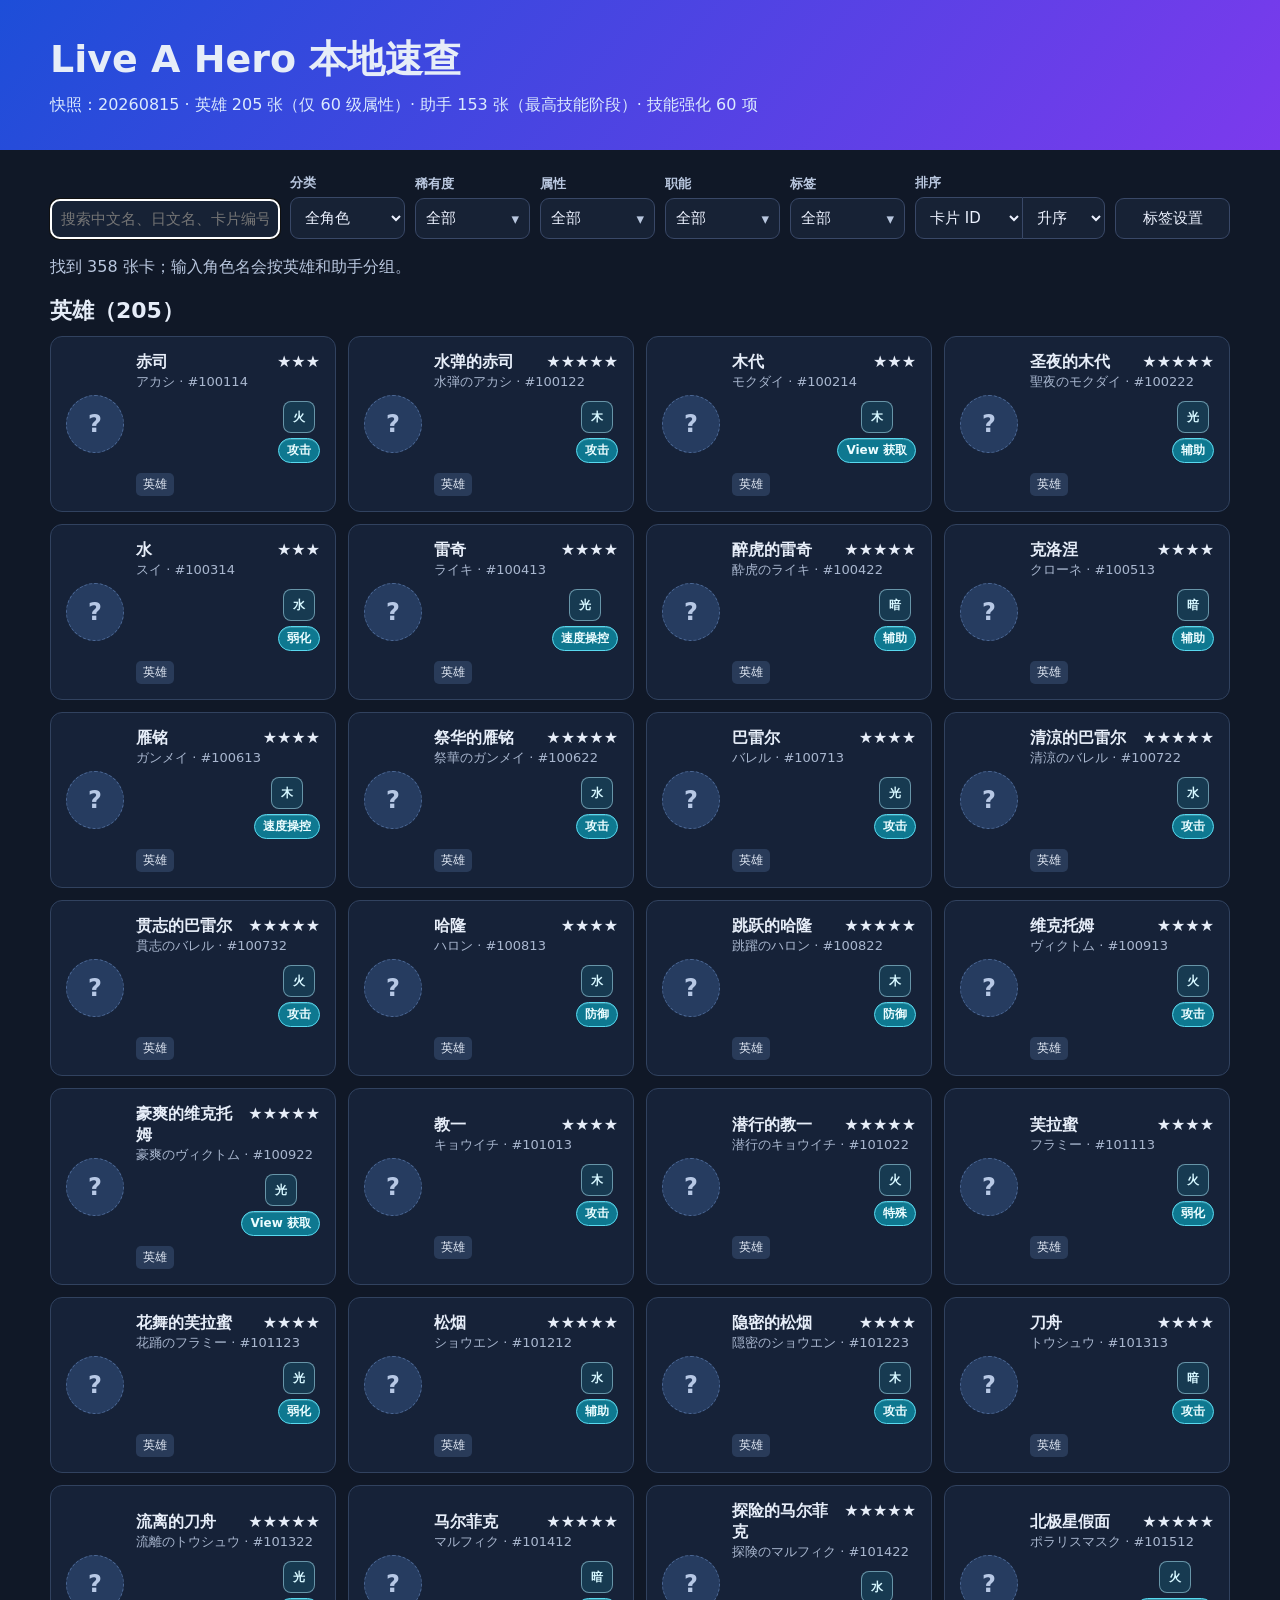
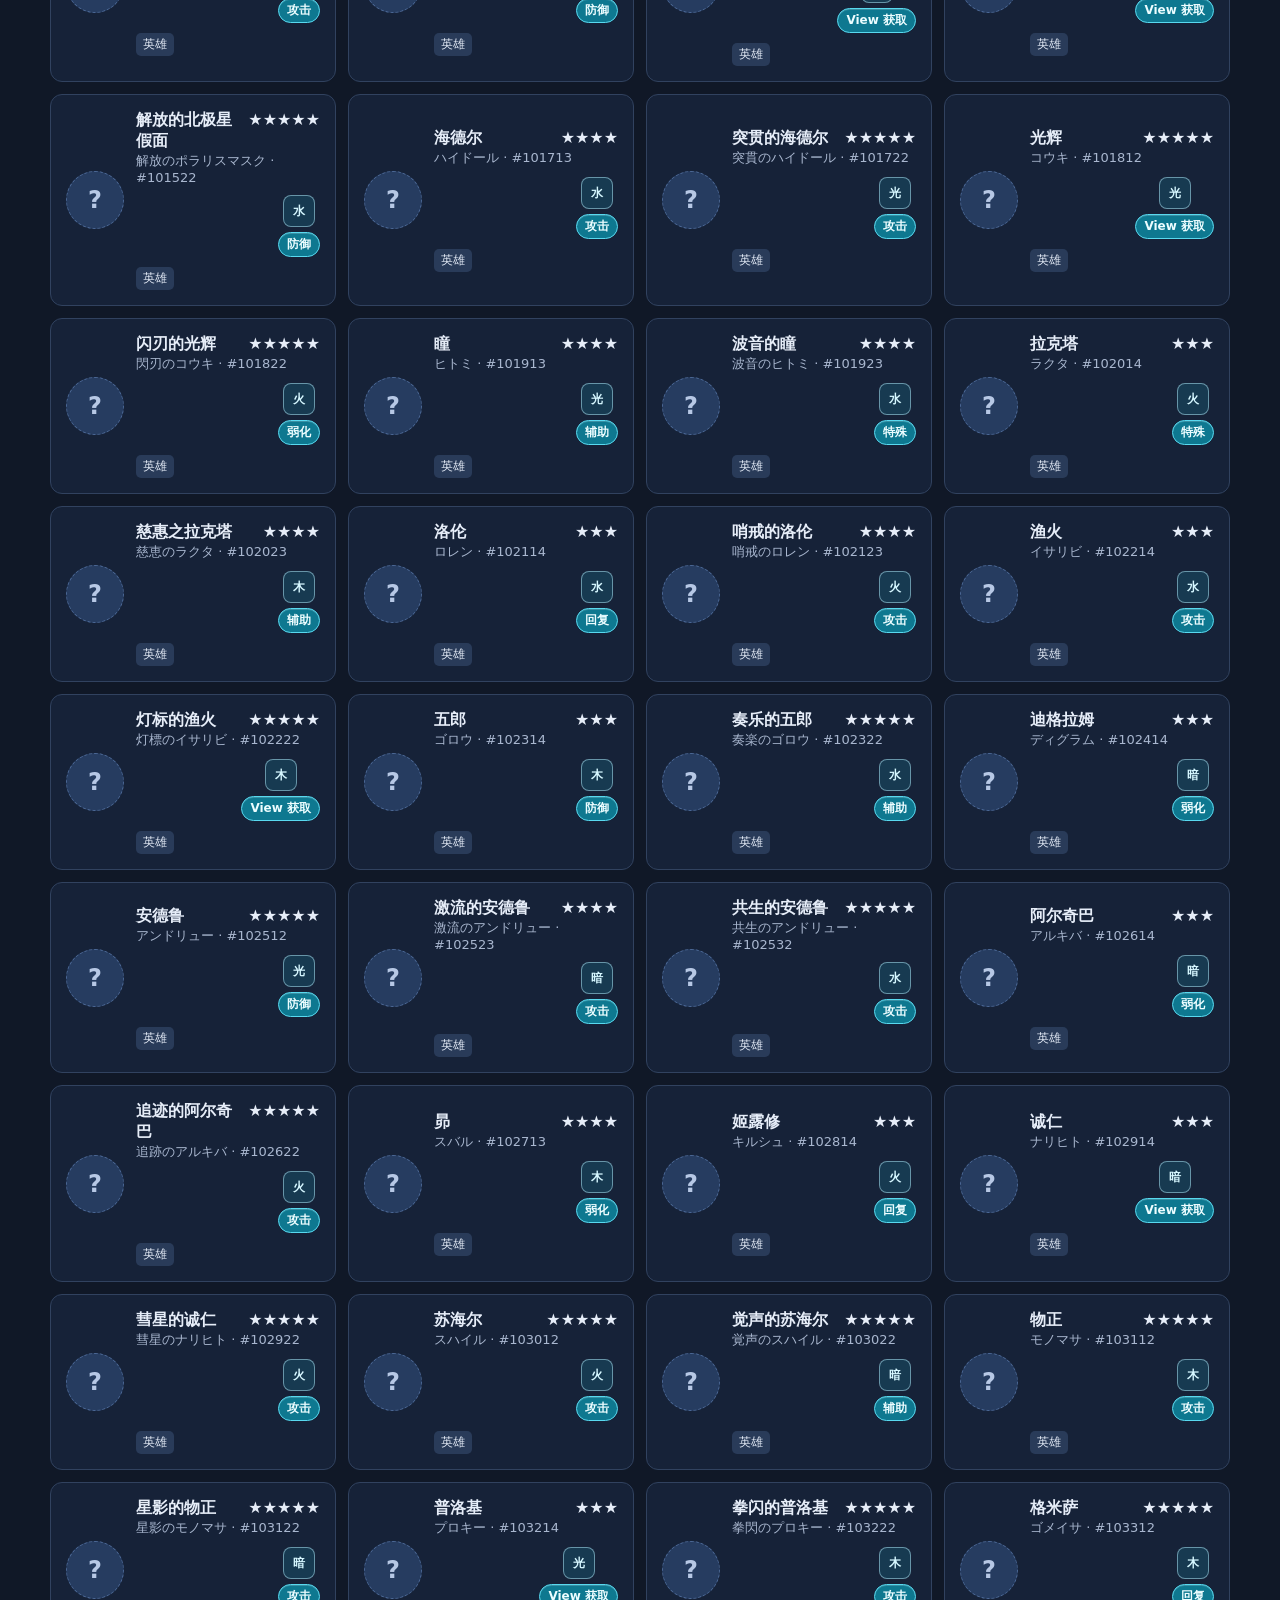
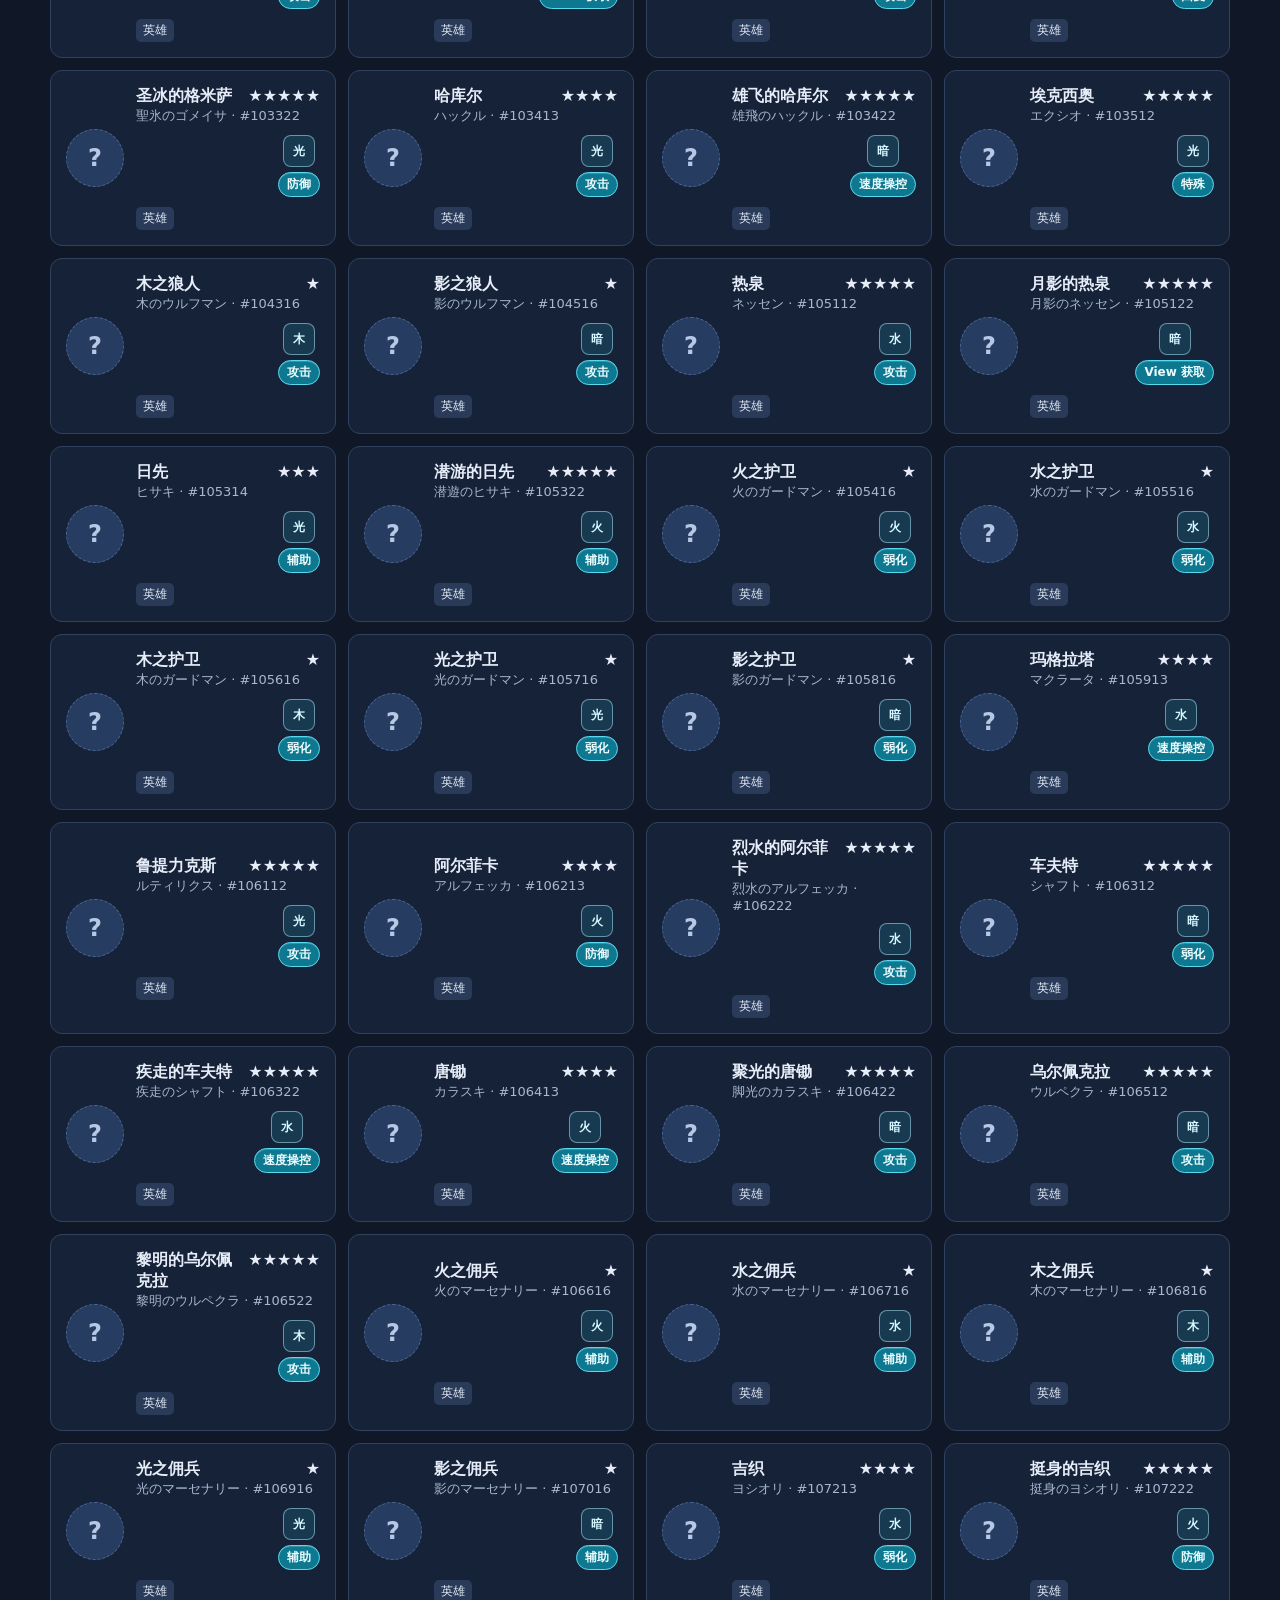
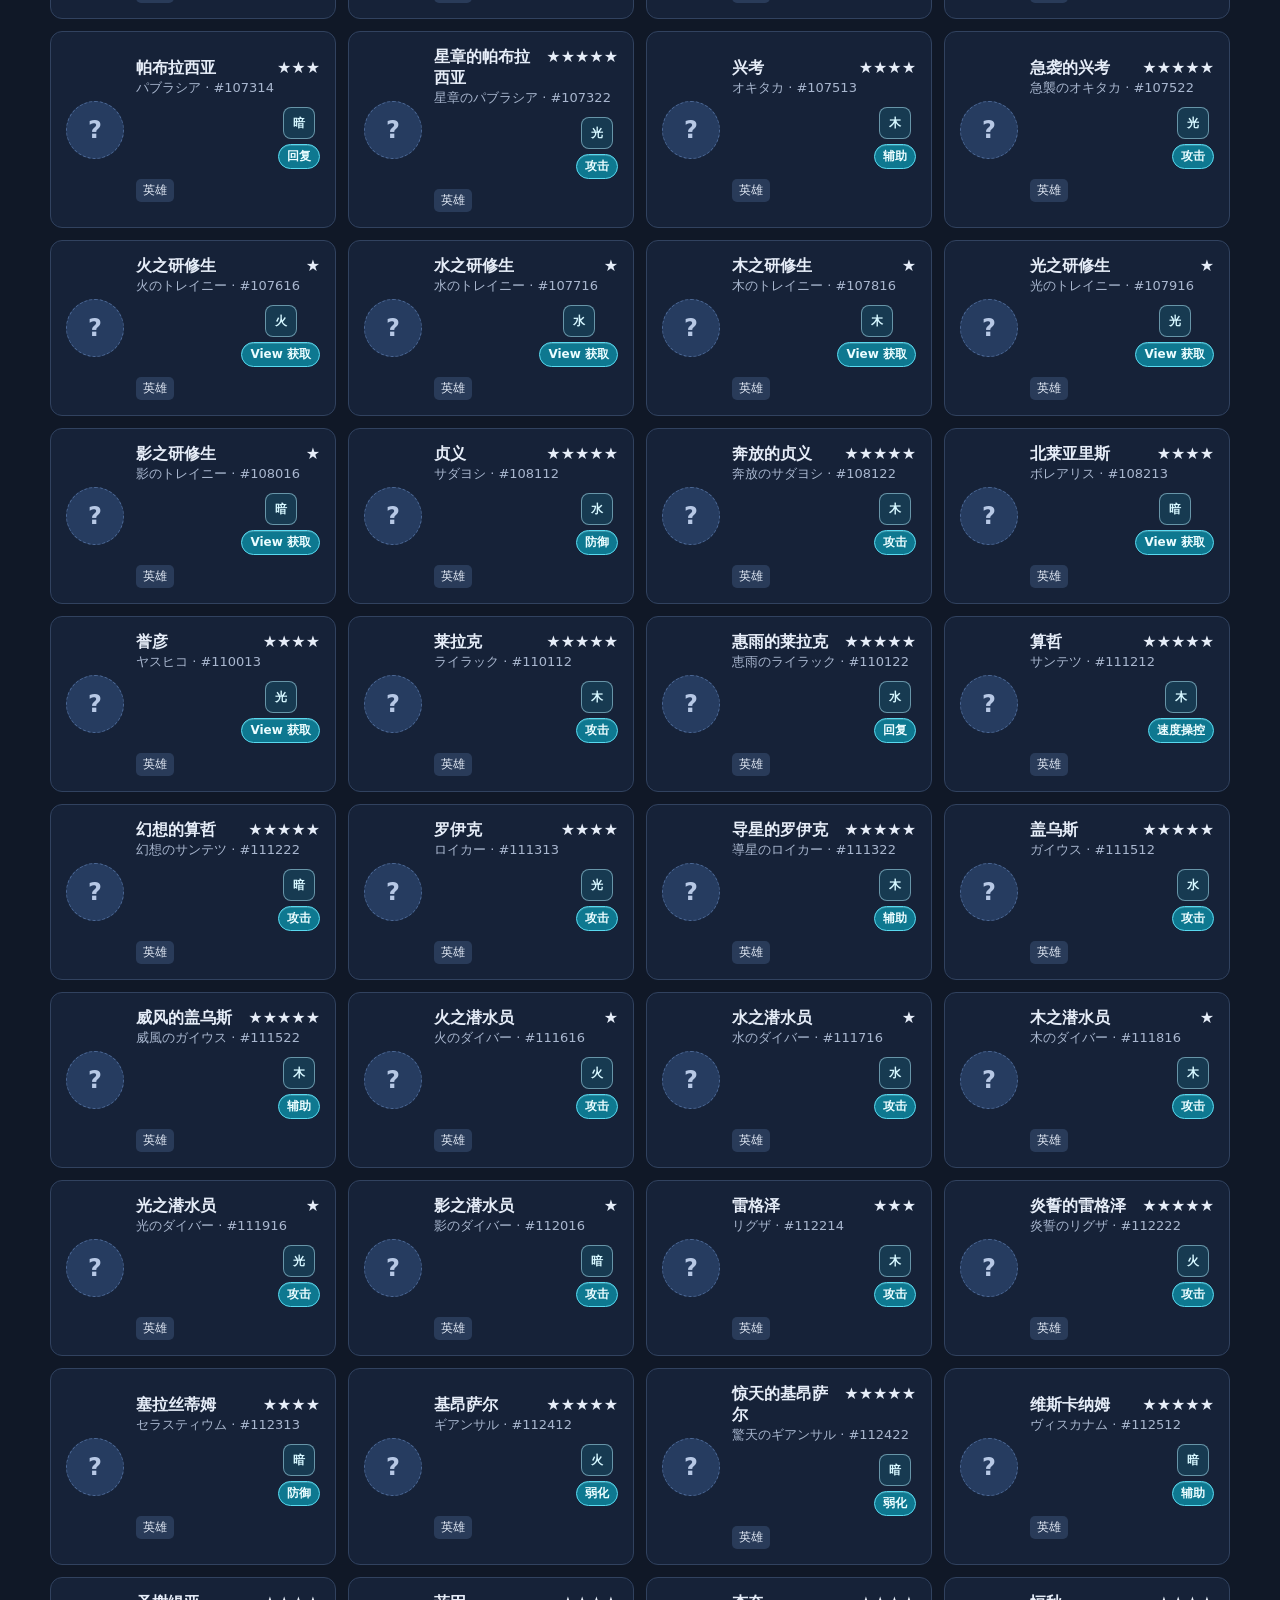
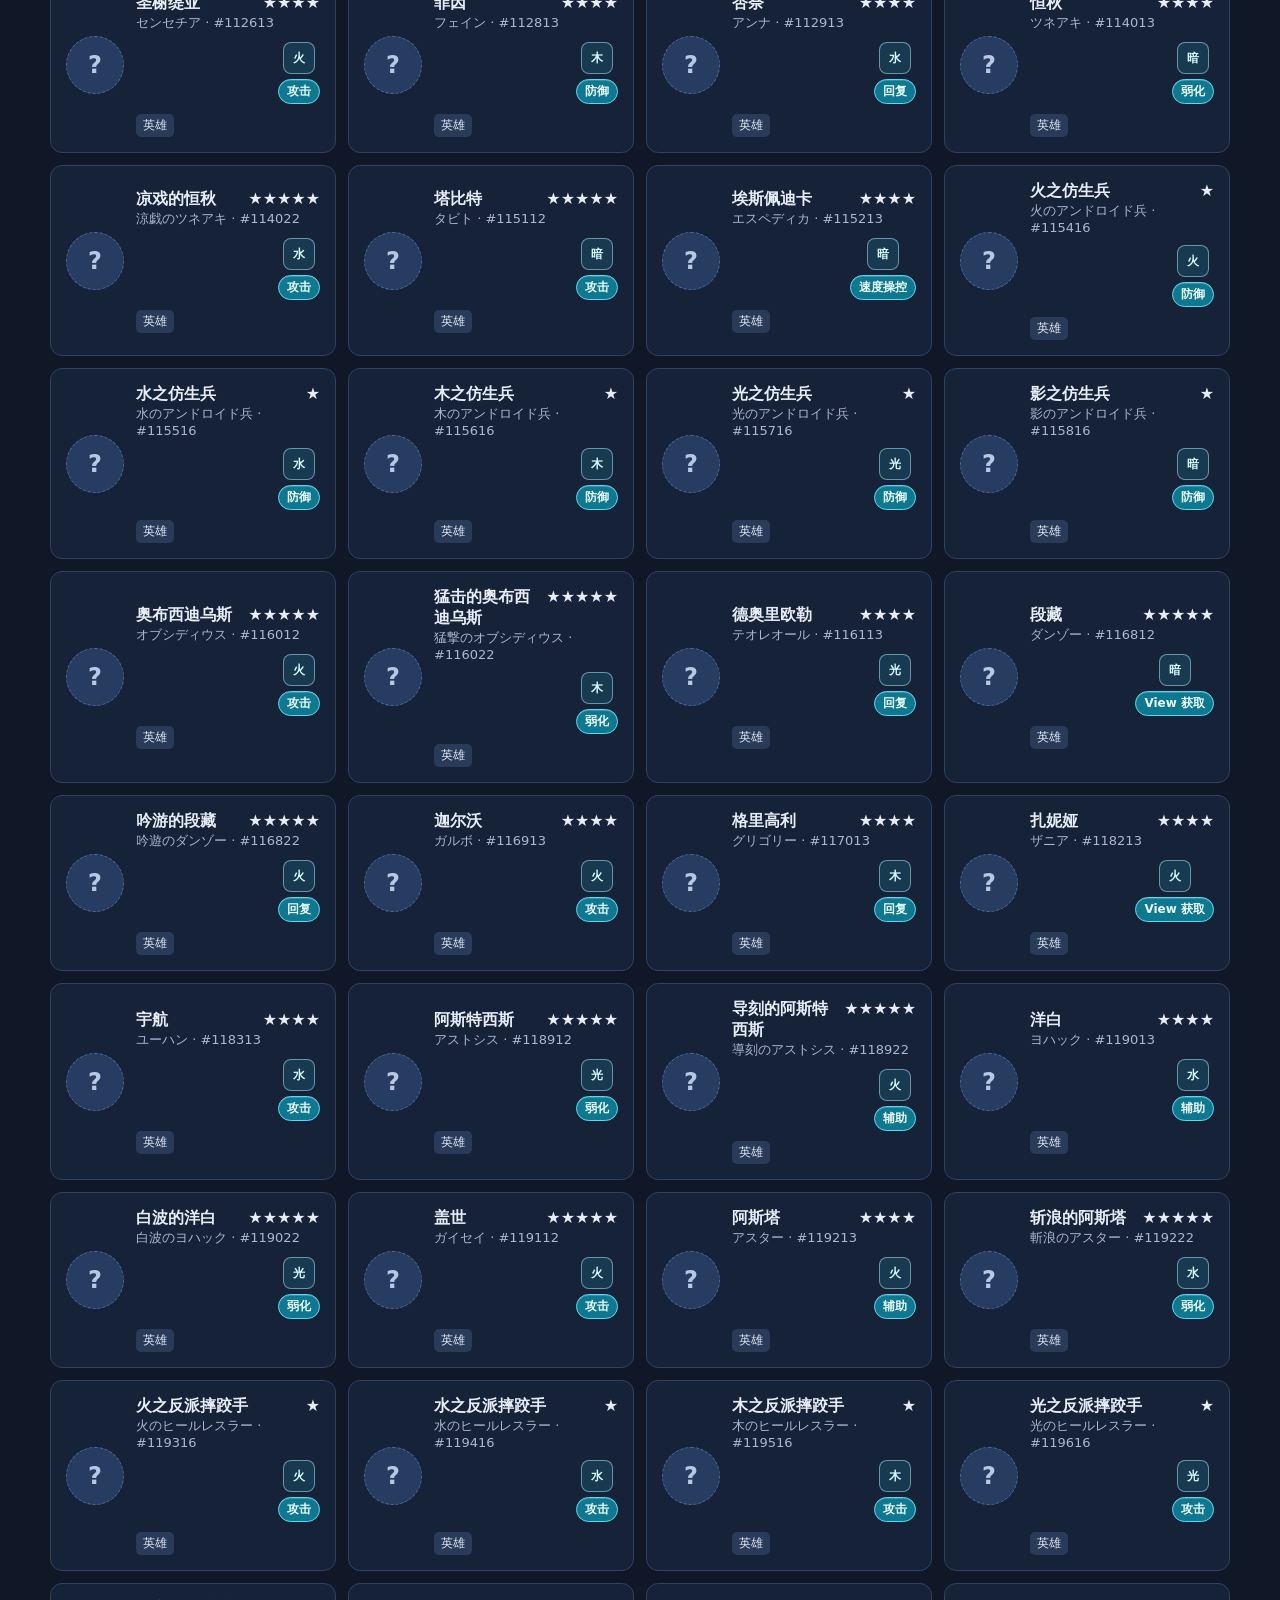
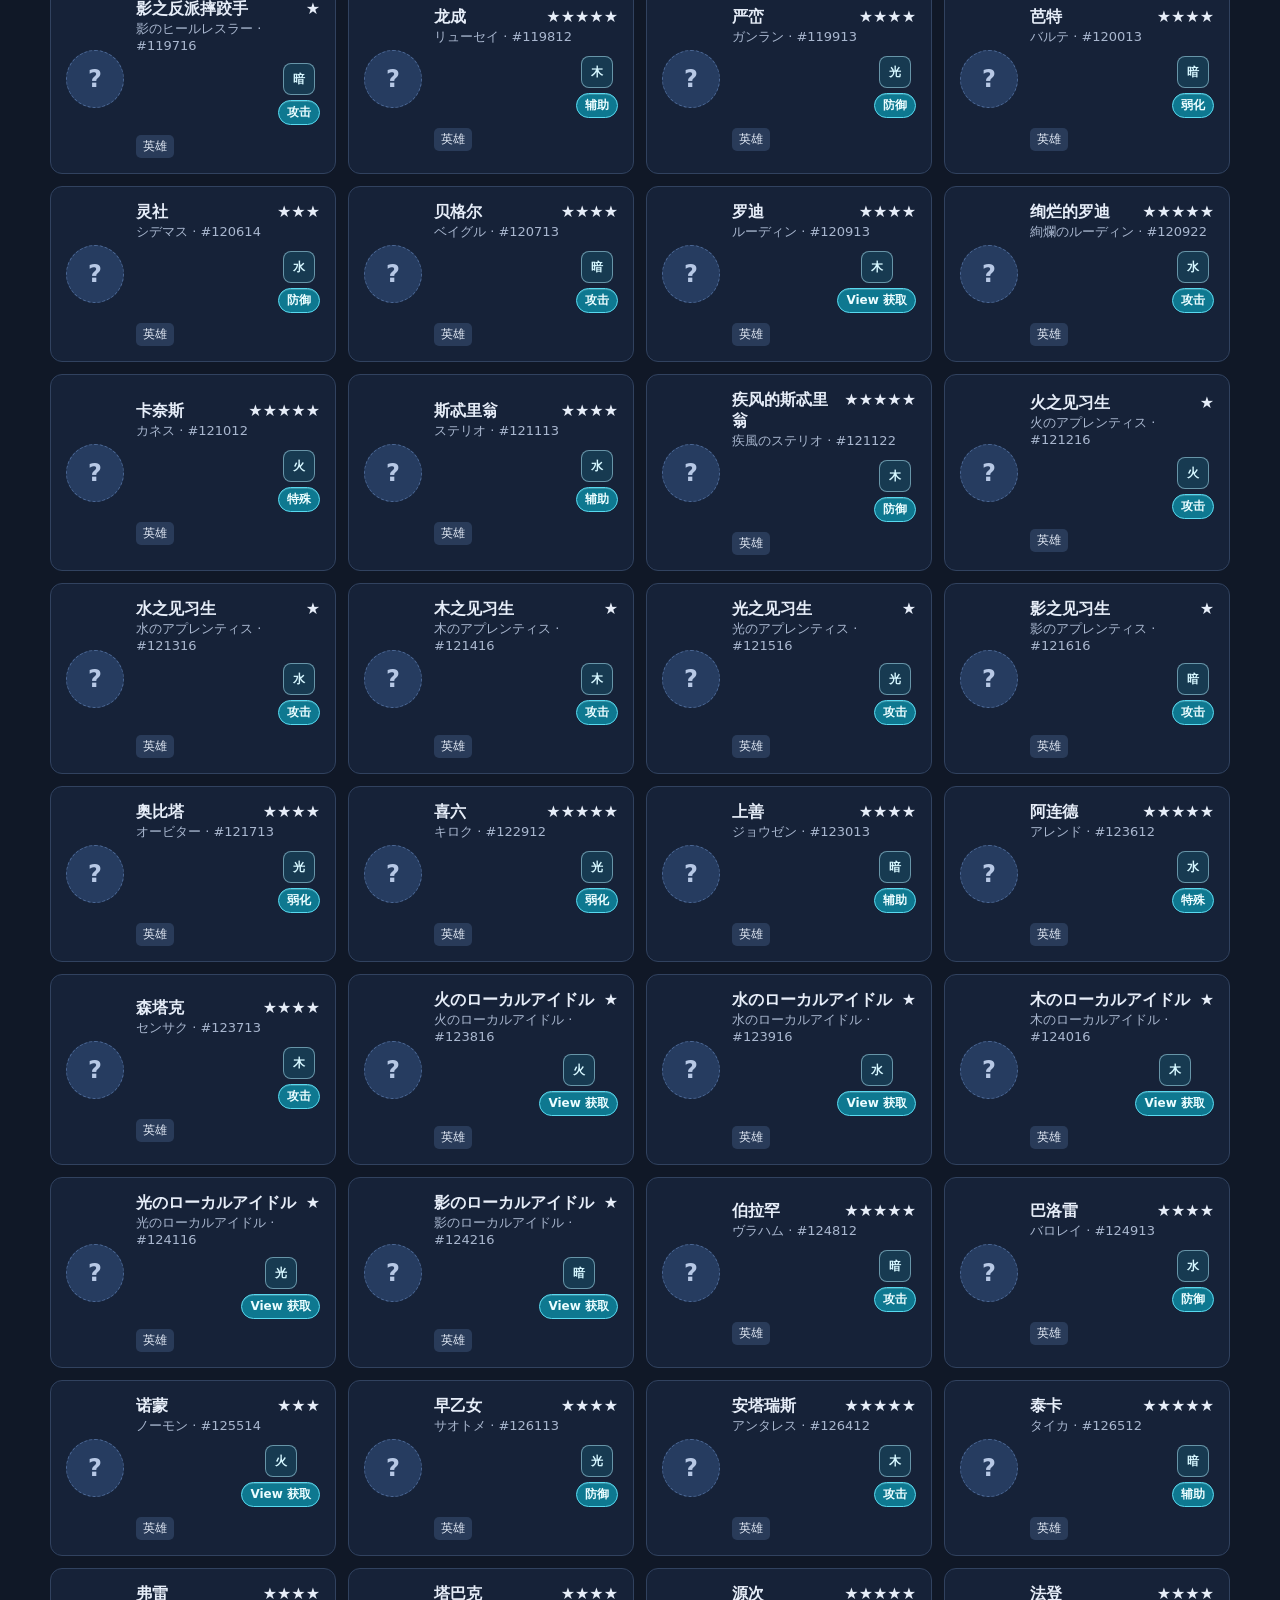
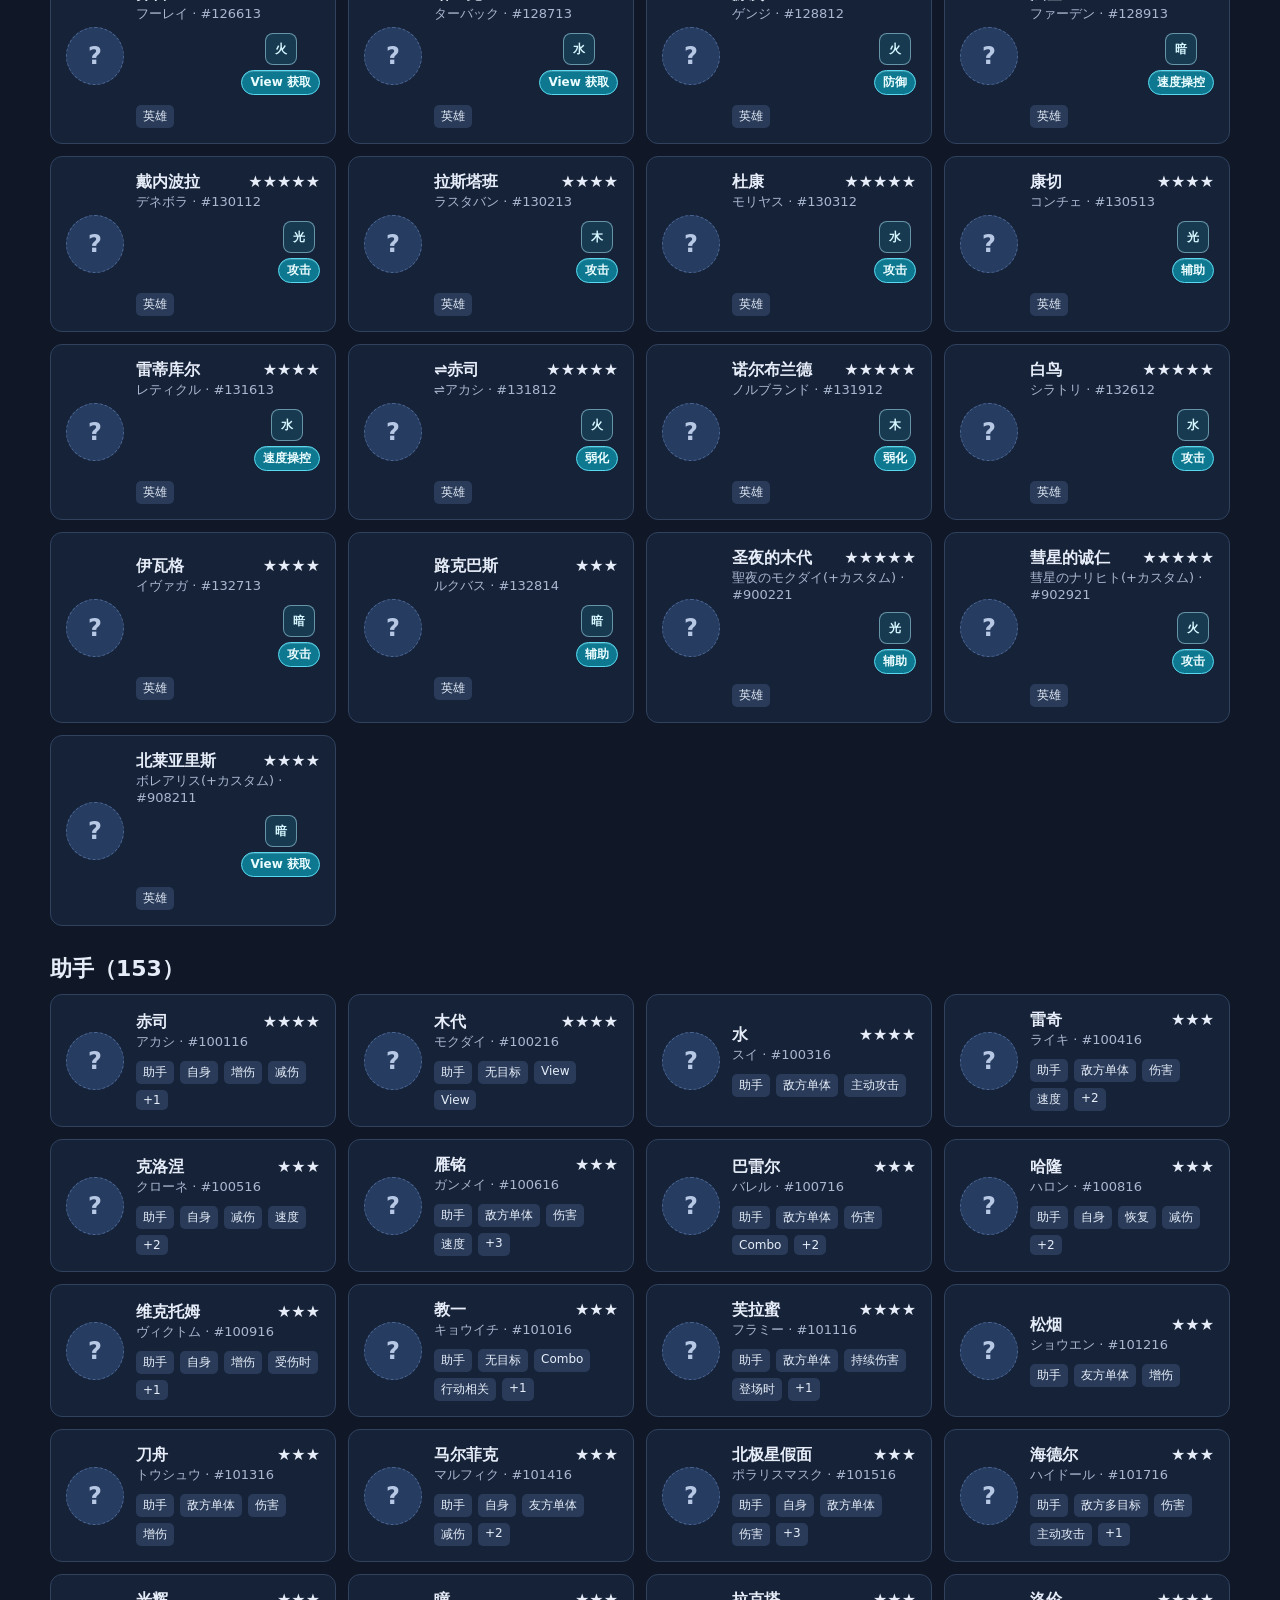
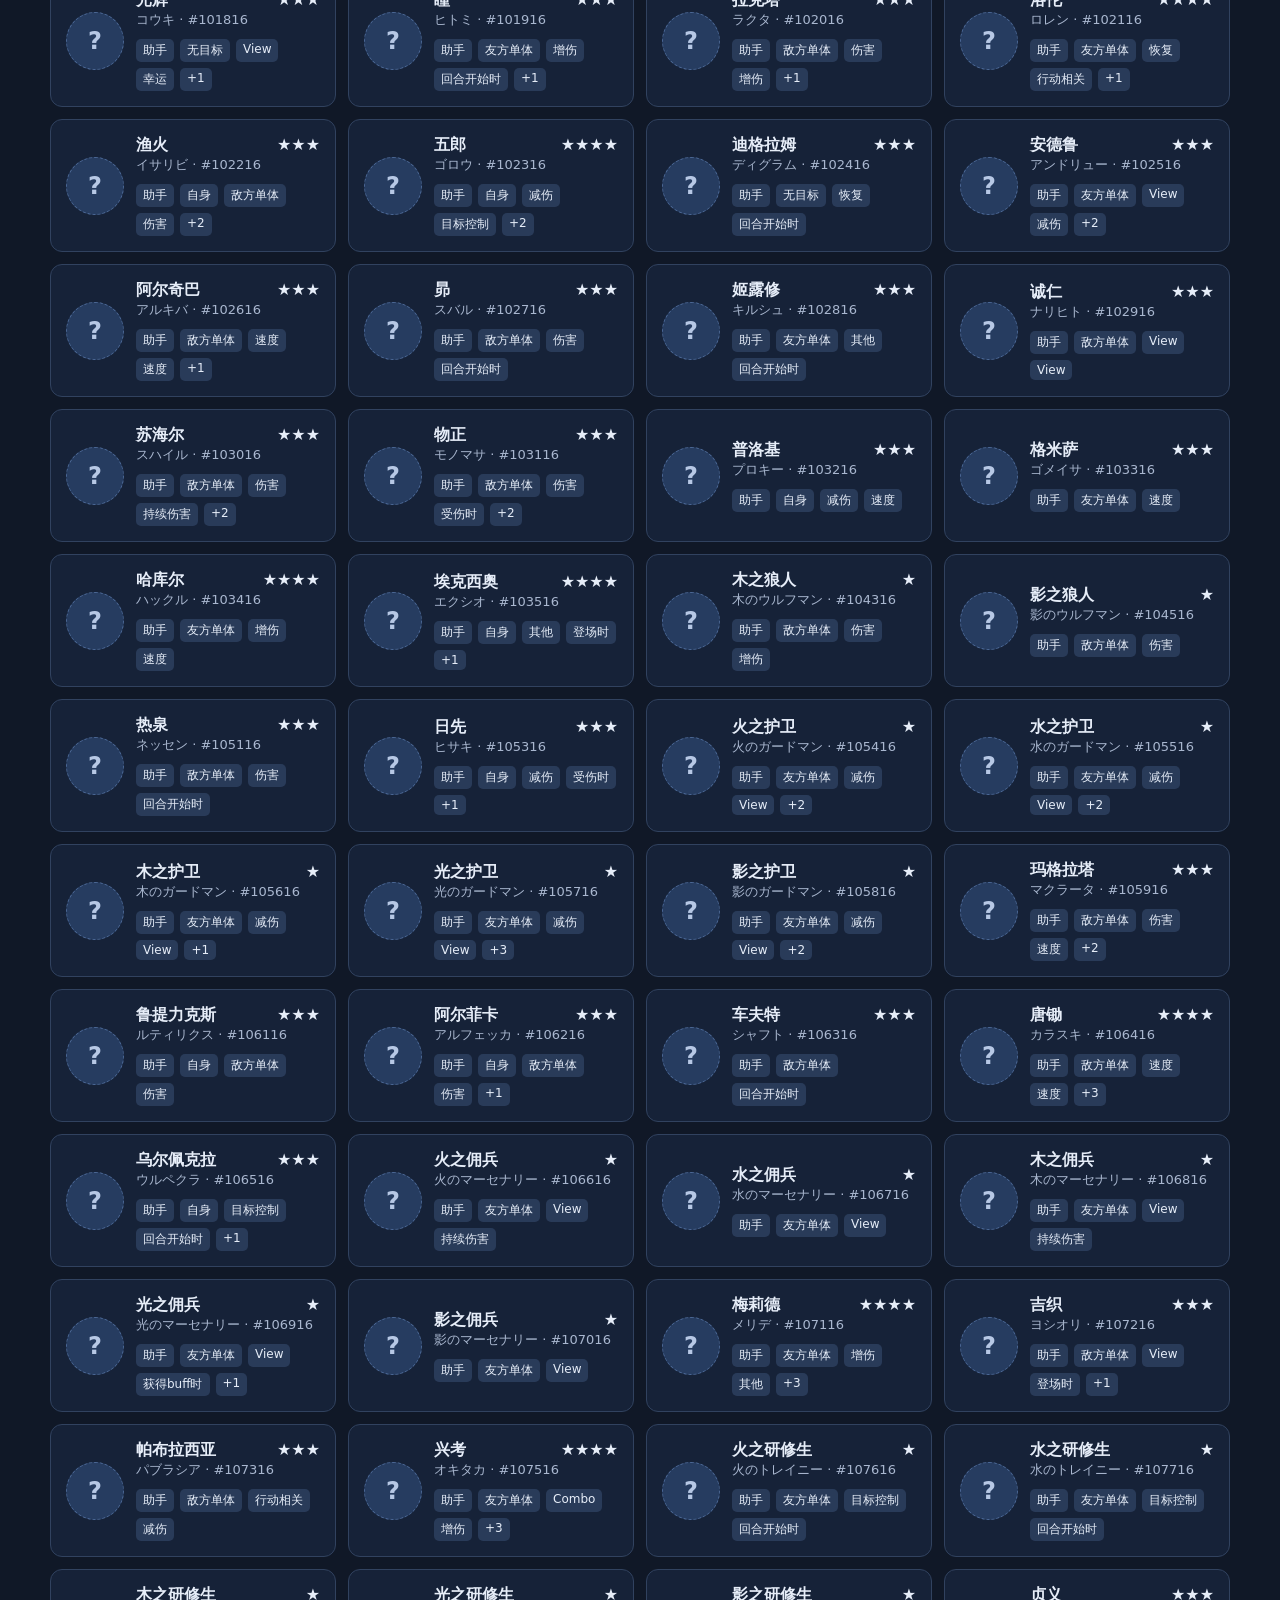
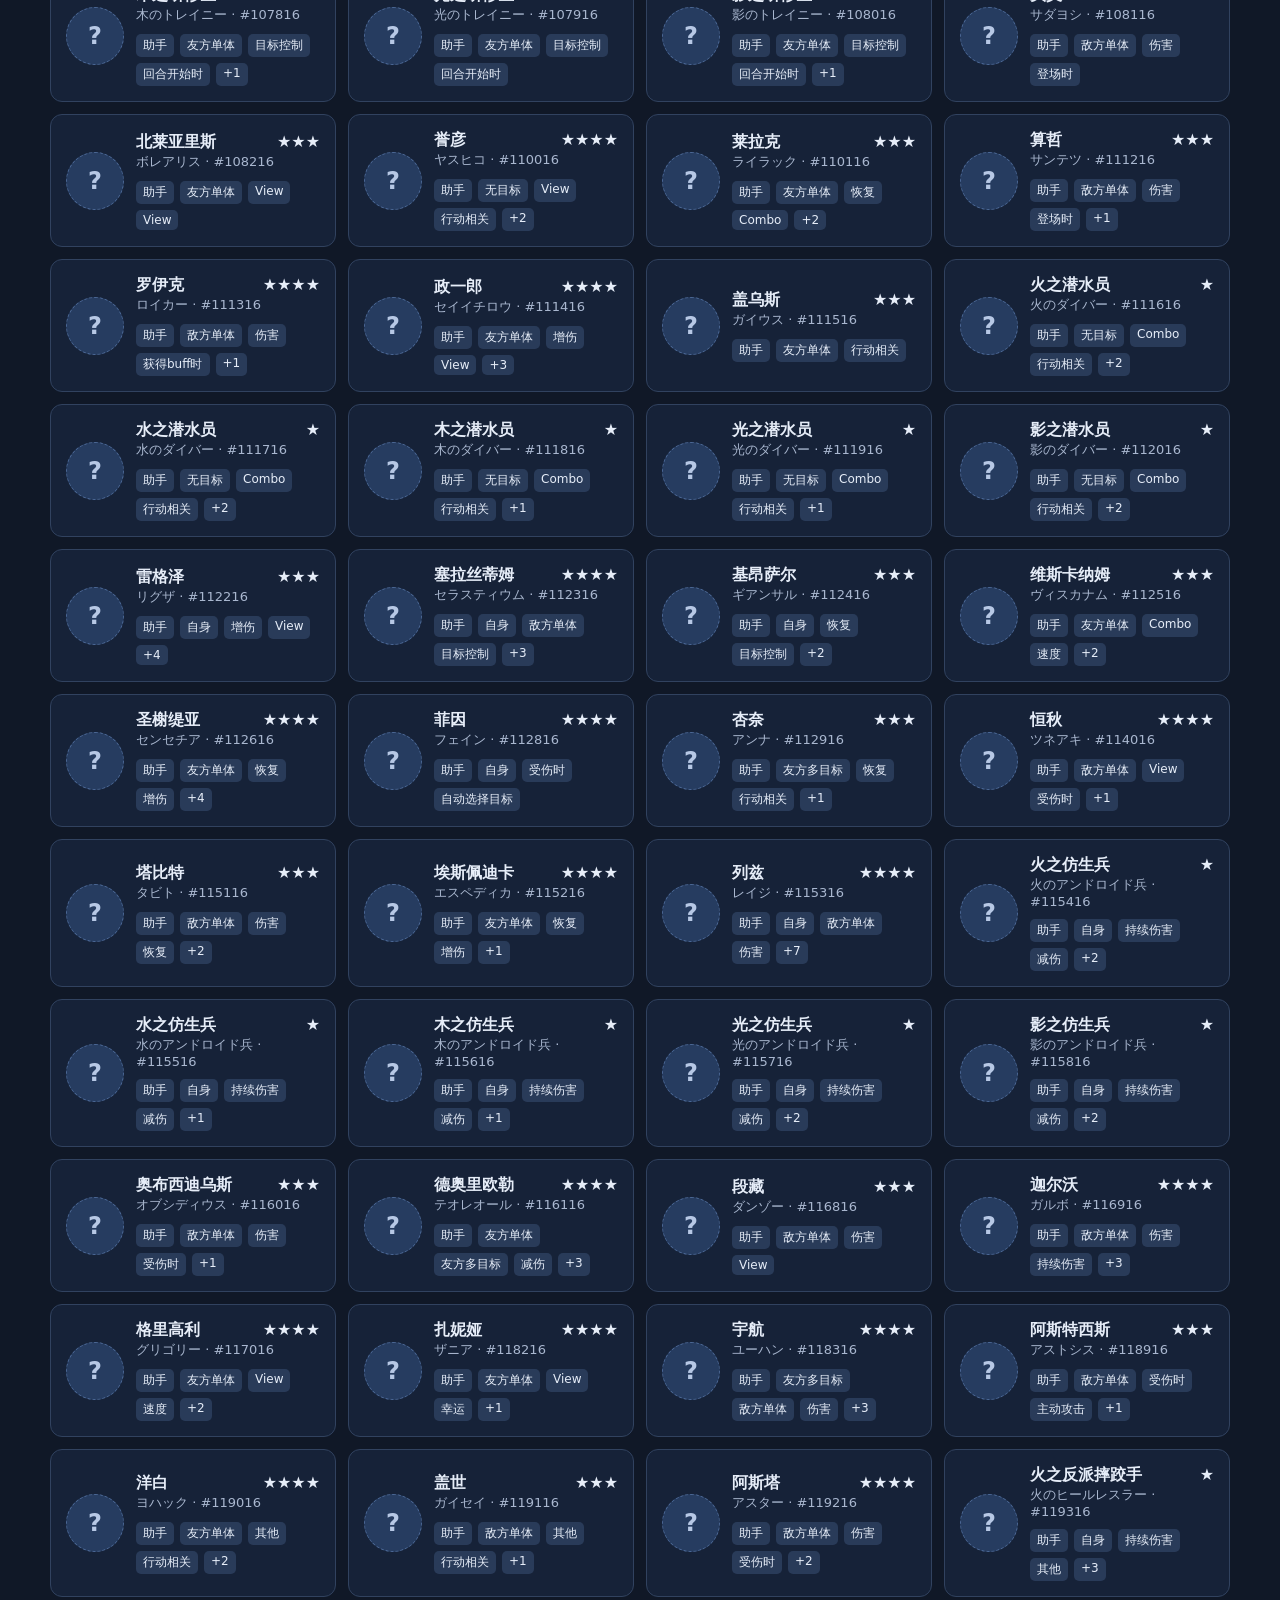
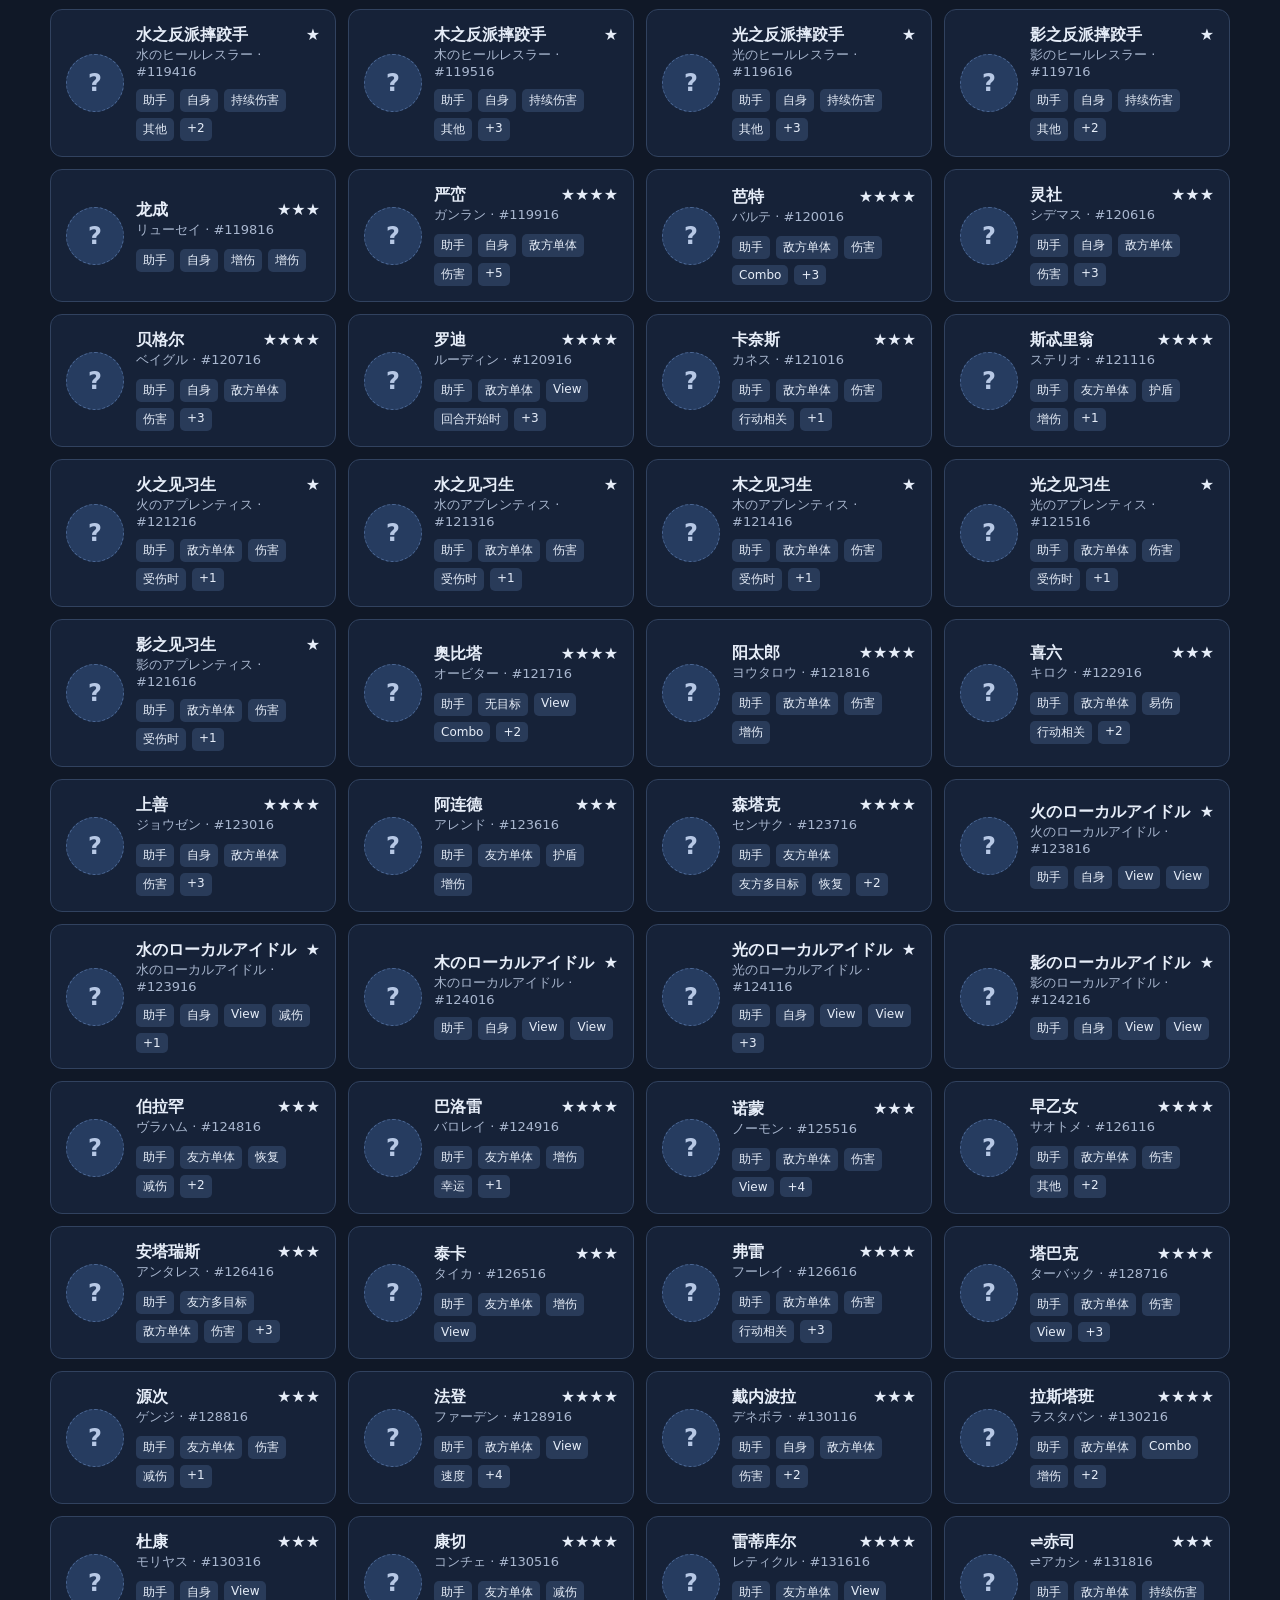
==== quickref/index.html @ 048989b1 "quickref: show hero roles with official elements" ====
<!doctype html>
<html lang="zh-CN">
<head>
  <meta charset="utf-8">
  <meta name="viewport" content="width=device-width, initial-scale=1">
  <title>Live A Hero 本地速查</title>
  <style>
    :root { color-scheme: dark; font-family: "Microsoft YaHei UI", system-ui, sans-serif; background: #101827; color: #e6edf8; }
    * { box-sizing: border-box; } body { margin: 0; min-width: 320px; }
    header { padding: 34px max(20px, calc((100vw - 1180px) / 2)); background: linear-gradient(130deg, #1d4ed8, #7c3aed); }
    h1 { margin: 0; font-size: clamp(25px, 4vw, 38px); } header p { color: #dbeafe; margin: 10px 0 0; }
    main { width: min(1180px, calc(100% - 32px)); margin: 24px auto 52px; }
    .controls { display: grid; grid-template-columns: minmax(220px, 2fr) repeat(5, minmax(105px, 1fr)) minmax(190px, 1.5fr) minmax(110px, 1fr); gap: 10px; align-items: end; }
    input, select, .controls button { width: 100%; border: 1px solid #394867; border-radius: 9px; background: #172235; color: #edf2ff; padding: 10px; font: inherit; font-size: 15px; } .controls button { cursor: pointer; } .controls button:hover, .controls button:focus { border-color: #77a5ff; background: #1b2c49; }
    .filter-control { display: grid; gap: 5px; min-width: 0; } .control-label { color: #b9c7df; font-size: 13px; font-weight: 700; } .sort-selects { display: grid; grid-template-columns: minmax(0, 1fr) minmax(82px, auto); } .sort-selects select { border-radius: 0; } .sort-selects select:first-child { border-radius: 9px 0 0 9px; } .sort-selects select + select { border-left: 0; border-radius: 0 9px 9px 0; } .multi-select { position: relative; } .multi-select-trigger { display: flex; justify-content: space-between; align-items: center; min-width: 0; text-align: left; white-space: nowrap; overflow: hidden; text-overflow: ellipsis; } .multi-select-trigger::after { content: '▾'; flex: 0 0 auto; margin-left: 6px; color: #b9c7df; } .multi-select-menu { position: absolute; z-index: 4; top: calc(100% + 6px); left: 0; width: max-content; min-width: 100%; max-width: min(310px, calc(100vw - 32px)); padding: 8px; border: 1px solid #516a93; border-radius: 9px; background: #132038; box-shadow: 0 12px 32px rgb(0 0 0 / 35%); } .multi-select-options { display: grid; gap: 2px; max-height: 260px; overflow: auto; } .multi-select-option { display: flex; align-items: center; gap: 8px; padding: 7px; border-radius: 6px; cursor: pointer; } .multi-select-option:hover { background: #1b2c49; } .multi-select-option input { width: auto; margin: 0; padding: 0; border: 0; background: transparent; accent-color: #77a5ff; } .multi-select-clear { margin-top: 8px; border-color: #516a93 !important; background: #1c2b46 !important; } .tag-select .multi-select-options { max-height: none; overflow: visible; } .tag-menu-level { position: relative; display: grid; gap: 2px; min-width: 180px; } .tag-menu-level .tag-menu-level { position: absolute; z-index: 1; top: -8px; left: calc(100% + 14px); max-height: 260px; padding: 8px; overflow: auto; border: 1px solid #516a93; border-radius: 9px; background: #132038; box-shadow: 0 12px 32px rgb(0 0 0 / 35%); } .tag-menu-branch { border: 0 !important; background: transparent !important; text-align: left; padding: 7px !important; } .tag-menu-branch::after { content: '›'; float: right; margin-left: 20px; color: #b9c7df; } .tag-menu-branch.is-active { background: #1b2c49 !important; }
    .summary { display: flex; gap: 12px; flex-wrap: wrap; margin: 18px 0; color: #b9c7df; } .pill { padding: 6px 10px; border-radius: 999px; background: #1f2c43; }
    .groups { display: grid; gap: 28px; } h2 { margin: 0 0 10px; font-size: 22px; } .results { display: grid; grid-template-columns: repeat(auto-fill, minmax(230px, 1fr)); gap: 12px; }
    button.card { cursor: pointer; text-align: left; border: 1px solid #31425f; border-radius: 12px; color: inherit; padding: 15px; background: #162238; font: inherit; } button.card:hover, button.card:focus { border-color: #77a5ff; background: #1b2c49; } .card-layout { display: grid; grid-template-columns: 58px minmax(0, 1fr); gap: 12px; align-items: center; }
    .card-title { display: flex; justify-content: space-between; gap: 8px; font-weight: 700; } .muted { color: #a9b7cf; font-size: 13px; } .tags { display: flex; gap: 6px; flex-wrap: wrap; margin-top: 10px; } .tag { background: #293b59; border-radius: 5px; padding: 3px 7px; font-size: 12px; }
    .hero-card-meta { display: flex; justify-content: flex-end; margin-top: 10px; } .hero-element-role { display: grid; justify-items: center; gap: 5px; } .hero-element { display: inline-flex; width: 32px; height: 32px; align-items: center; justify-content: center; overflow: hidden; border: 1px solid rgb(184 240 255 / 50%); border-radius: 8px; background: #173a51; color: #d6f7ff; font-size: 12px; font-weight: 700; line-height: 1; } .hero-element img { display: block; width: 100%; height: 100%; object-fit: contain; } .hero-role { min-height: 25px; padding: 4px 8px; border: 1px solid #59d9ef; border-radius: 999px; background: #0e7890; box-shadow: inset 0 1px 0 rgb(255 255 255 / 18%); color: #ecfdff; font-size: 12px; font-weight: 700; line-height: 1.2; white-space: nowrap; }
    .avatar { display: inline-flex; flex: 0 0 auto; align-items: center; justify-content: center; overflow: hidden; border: 1px solid #4d6a98; border-radius: 50%; background: #263c60; color: #d8e7ff; font-weight: 700; } .avatar img { width: 100%; height: 100%; object-fit: cover; } .avatar-small { width: 58px; height: 58px; font-size: 24px; } .avatar-large { width: 86px; height: 86px; font-size: 34px; } .avatar-missing { border-style: dashed; color: #b7c8e5; }
    dialog { width: min(820px, calc(100% - 28px)); max-height: 88vh; overflow: auto; color: #edf2ff; background: #132038; border: 1px solid #516a93; border-radius: 14px; padding: 0; } dialog::backdrop { background: rgb(0 0 0 / 65%); }
    .detail { padding: 24px; } .close { float: right; cursor: pointer; color: #dce8ff; background: transparent; border: 0; font-size: 26px; } .detail-heading { display: flex; gap: 16px; align-items: center; padding-right: 34px; } .detail-heading h2 { margin: 0; } .hero-detail-header { position: sticky; top: 0; z-index: 1; display: flex; gap: 16px; align-items: center; width: calc(100% + 48px); margin: -24px -24px 18px; padding: 24px 58px 18px 24px; background: #132038; border-bottom: 1px solid #516a93; box-shadow: 0 5px 12px rgb(8 15 29 / 55%); } .hero-detail-header .detail-close { position: absolute; top: 18px; right: 18px; z-index: 2; } .hero-detail-header .detail-heading { flex: 1 1 280px; min-width: 0; padding-right: 0; } .hero-detail-facts { display: grid; flex: 0 1 250px; grid-template-columns: repeat(2, minmax(105px, 1fr)); gap: 9px; } .hero-detail-fact { min-width: 0; padding: 9px 11px; border-radius: 8px; background: #1c2b46; } .hero-detail-fact strong { display: block; font-size: 22px; } .stat-grid { display: grid; grid-template-columns: repeat(auto-fit, minmax(130px, 1fr)); gap: 9px; margin: 18px 0; } .stat { background: #1c2b46; padding: 10px; border-radius: 8px; } .skill { border-left: 3px solid #7aa6ff; background: #192942; padding: 12px; margin: 10px 0; white-space: pre-wrap; } .upgrade { border-left-color: #f59e0b; } .source { color: #fbbf24; font-size: 12px; margin-top: 6px; }
    .status-detail { position: fixed; right: 24px; bottom: 24px; z-index: 3; width: min(620px, calc(100% - 28px)); max-height: min(560px, calc(100vh - 48px)); overflow: auto; color: #edf2ff; background: #132038; border: 1px solid #516a93; border-radius: 14px; box-shadow: 0 12px 32px rgb(0 0 0 / 45%); } .status-term { cursor: pointer; border: 0; border-bottom: 1px dashed #8fb5ff; color: #a8c7ff; background: transparent; padding: 0; font: inherit; font-weight: 700; } .status-term:hover, .status-term:focus { color: #d7e6ff; border-bottom-style: solid; } .status-term-highlight { color: #c5d7ff; background: rgb(122 166 255 / 18%); border-radius: 3px; padding: 0 2px; font-weight: 700; } .status-term-note { color: #b7c8e8; font-size: 0.92em; } .status-content { margin: 16px 0 0; white-space: pre-wrap; line-height: 1.65; }
    .empty { color: #a9b7cf; margin: 20px 0; } @media (max-width: 850px) { .controls { grid-template-columns: repeat(2, minmax(0, 1fr)); } .controls input { grid-column: span 2; } } @media (max-width: 600px) { input, select, .controls button { padding: 9px; font-size: 14px; } .tag-menu-level .tag-menu-level { position: static; width: auto; min-width: 0; margin-top: 8px; } .hero-detail-header { flex-wrap: wrap; align-items: flex-start; } .hero-detail-facts { width: 100%; flex-basis: 100%; } .sort-selects { grid-template-columns: 1fr; gap: 6px; } .sort-selects select, .sort-selects select:first-child, .sort-selects select + select { border: 1px solid #394867; border-radius: 9px; } }
  </style>
</head>
<body>
  <header><h1>Live A Hero 本地速查</h1><p id="snapshot"></p></header>
  <main>
    <section class="controls" aria-label="筛选条件">
      <input id="query" autofocus placeholder="搜索中文名、日文名、卡片编号或技能内容，例如：阿卡西">
      <label class="filter-control"><span class="control-label">分类</span><select id="kind"><option value="">全角色</option><option value="hero">仅英雄</option><option value="sidekick">仅助手</option></select></label>
      <section class="filter-control multi-select" id="rarity"><span class="control-label" id="rarity-label">稀有度</span><button class="multi-select-trigger" type="button" aria-haspopup="true" aria-expanded="false" aria-controls="rarity-menu" aria-labelledby="rarity-label">全部</button><div class="multi-select-menu" id="rarity-menu" role="group" aria-labelledby="rarity-label" hidden><div class="multi-select-options"></div><button class="multi-select-clear" type="button">清空</button></div></section>
      <section class="filter-control multi-select" id="element"><span class="control-label" id="element-label">属性</span><button class="multi-select-trigger" type="button" aria-haspopup="true" aria-expanded="false" aria-controls="element-menu" aria-labelledby="element-label">全部</button><div class="multi-select-menu" id="element-menu" role="group" aria-labelledby="element-label" hidden><div class="multi-select-options"></div><button class="multi-select-clear" type="button">清空</button></div></section>
      <section class="filter-control multi-select" id="role"><span class="control-label" id="role-label">职能</span><button class="multi-select-trigger" type="button" aria-haspopup="true" aria-expanded="false" aria-controls="role-menu" aria-labelledby="role-label">全部</button><div class="multi-select-menu" id="role-menu" role="group" aria-labelledby="role-label" hidden><div class="multi-select-options"></div><button class="multi-select-clear" type="button">清空</button></div></section>
      <section class="filter-control multi-select tag-select" id="tags"><span class="control-label" id="tags-label">标签</span><button class="multi-select-trigger" type="button" aria-haspopup="true" aria-expanded="false" aria-controls="tags-menu" aria-labelledby="tags-label">全部</button><div class="multi-select-menu" id="tags-menu" role="group" aria-labelledby="tags-label" hidden><div class="multi-select-options"></div><button class="multi-select-clear" type="button">清空</button></div></section>
      <label class="filter-control sort-control"><span class="control-label">排序</span><span class="sort-selects"><select id="sortField" aria-label="排序依据"><option value="cardId">卡片 ID</option><option value="name">名称</option><option value="rarity">稀有度</option><option value="hp">HP</option><option value="attack">攻击</option><option value="agility">速度</option></select><select id="sortDirection" aria-label="排序顺序"><option value="asc">升序</option><option value="desc">降序</option></select></span></label>
      <button id="tagSettings" type="button">标签设置</button>
    </section>
    <p class="summary" id="summary"></p><div class="groups" id="groups"></div>
  </main>
  <dialog id="detail"><div class="detail"><div id="detailContent"></div><section id="statusDetail" class="status-detail" hidden aria-labelledby="statusTitle"><div class="detail"><button class="close status-close" aria-label="关闭词条说明">×</button><h2 id="statusTitle"></h2><div class="status-content" id="statusContent"></div></div></section></div></dialog>
  <dialog id="tagSettingsDetail" aria-labelledby="tagSettingsTitle"><div class="detail"><button class="close tag-settings-close" aria-label="关闭标签设置">×</button><h2 id="tagSettingsTitle">标签管理</h2><p class="status-content">本页仅用于查询。请先在项目根目录运行 <code>uv run python scripts/assistant_tag_admin.py</code>，再打开 <a href="http://127.0.0.1:8787/" target="_blank" rel="noreferrer">本机标签管理页</a> 维护标签和助手归属。保存后会自动更新本页。</p></div></dialog>

  <script>
    const catalog = {"metadata": {"snapshotId": "20260815", "generatedAt": "2026-08-29T09:58:30.980553+00:00", "heroCardCount": 205, "sidekickCardCount": 153, "skillCount": 856, "skillUpgradeCount": 60, "translationPolicy": "官方简中优先；缺失片段保留日文原文。", "heroStatPolicy": "同名英雄仅保留最高星卡的 60 级属性；无 60 级数据的特殊卡保留技能并标记。", "sidekickSkillPolicy": "每名助手仅保留最高阶段的主动技能与最高等级装备技能。"}, "cards": [{"key": "hero:131812", "kind": "hero", "cardId": "131812", "name": "⇌赤司", "nameSource": "官方简中", "originalName": "⇌アカシ", "aliases": [], "avatar": {"status": "available", "code": "xenoakashi"}, "rarity": 6, "initialRarity": 5, "element": {"code": 1, "label": "火"}, "role": {"code": 4, "label": "弱化"}, "stats": {"level60": {"level": 60, "hp": 5084, "attack": 2810, "agility": 109}}, "skills": [{"skillId": "1318101", "relation": "主动技能", "viewCost": 0, "name": "武装投掷", "nameSource": "官方简中", "originalName": "アーマメント・ハール", "description": "对敌方单体造成60%伤害。附加1次行动期间炸裂。存在被附加武装的我方的情况下，在自身攻击前，对作为技能目标的敌人发动被附加武装的我方的技能1。满足以下条件时，此技能在1回合内仅1次变化为“强制武装”。（１）当前为自身的行动顺序（２）当前的ViewPower为3000以上（３）⇌赤司以外存在我方（４）被附加武装的我方数量为1人以下此英雄不计入英雄“赤司”的我方。", "descriptionSource": "官方简中", "officialChineseAvailability": "完整官方简中", "statusTermSources": "官方简中", "statusTerms": [{"id": "6053", "name": "炸裂", "description": "行动结束时，受到炸裂制造者的ATK基础值40%伤害。（火属性）\n无视状态变化的重复无效，最多5个。", "source": "官方简中"}, {"id": "3872", "name": "强制武装", "description": "消耗3000ViewPower，对我方单体附加1次的武装。\n技能发动后，再行动1次。", "source": "官方简中"}, {"id": "1318101", "name": "武装", "description": "⇌赤司的技能发动武装效果时，会发动拥有此状态变化的我方的技能1。拥有此状态变化的角色在对敌方造成伤害时，附加1次行动期间依属性而定的炸裂。被附加武装的角色，ATK低于⇌赤司基础ATK的情况下，其ATK会被视为与⇌赤司的基础ATK相同。附加时，解除自身以外由⇌赤司附加给我方全体的全部武装。\n武装效果发动时，或对敌方造成伤害时解除。", "source": "官方简中"}]}, {"skillId": "1318102", "relation": "主动技能", "viewCost": 4000, "name": "无力化", "nameSource": "官方简中", "originalName": "インキャパシテーション", "description": "对敌方单体造成150%伤害。引爆目标被附加的所有持续伤害。", "descriptionSource": "官方简中", "officialChineseAvailability": "完整官方简中", "statusTermSources": "官方简中", "statusTerms": [{"id": "5097", "name": "引爆", "description": "解除目标被附加的持续伤害，并一次性造成等同于该持续伤害总和的伤害。", "source": "官方简中"}]}, {"skillId": "1318104", "relation": "主动技能", "viewCost": 8500, "name": "根除恐惧+", "nameSource": "官方简中", "originalName": "テラー・イラディケイション+", "description": "选择目标，发动我方全体的武装效果。武装效果期间，对目标施加的减益效果会扩散至相邻的敌人。对敌方单体造成130%伤害。（最多250%。减益效果的回合数为10时达到最大值）对相邻的敌人造成60%伤害。（最多120%。减益效果的回合数为10时达到最大值）我方每次以主动技能对敌方附加减益效果时，计量槽+1。计量槽达到6时，消耗我方⇌赤司的所有计量槽，对敌方全体造成60%伤害+附加1次行动期间炸裂＆附加2回合的所受伤害+10%（最多30%。最多可重复3个）", "descriptionSource": "官方简中", "officialChineseAvailability": "完整官方简中", "statusTermSources": "官方简中", "statusTerms": [{"id": "1318101", "name": "武装", "description": "⇌赤司的技能发动武装效果时，会发动拥有此状态变化的我方的技能1。拥有此状态变化的角色在对敌方造成伤害时，附加1次行动期间依属性而定的炸裂。被附加武装的角色，ATK低于⇌赤司基础ATK的情况下，其ATK会被视为与⇌赤司的基础ATK相同。附加时，解除自身以外由⇌赤司附加给我方全体的全部武装。\n武装效果发动时，或对敌方造成伤害时解除。", "source": "官方简中"}, {"id": "1318107", "name": "所受伤害+10%", "description": "所受伤害+10%", "source": "官方简中"}]}], "skillLevel": null, "skillUpgrades": []}, {"key": "hero:123013", "kind": "hero", "cardId": "123013", "name": "上善", "nameSource": "官方简中", "originalName": "ジョウゼン", "aliases": ["上善"], "avatar": {"status": "available", "code": "joezen"}, "rarity": 6, "initialRarity": 4, "element": {"code": 5, "label": "暗"}, "role": {"code": 3, "label": "辅助"}, "stats": {"level60": {"level": 60, "hp": 4915, "attack": 1667, "agility": 111}}, "skills": [{"skillId": "1230101", "relation": "主动技能", "viewCost": 0, "name": "一帆风顺", "nameSource": "官方简中", "originalName": "アネモス・クノ・オピステン", "description": "对敌方单体造成2次20%伤害。解除我方随机角色的1个减益效果。自身行动时发动此技能，技能发动后ViewPower为3000以上的情况下，消费3000View再行动一次。（1回合最多1次。再行动时无法获得View）", "descriptionSource": "官方简中", "officialChineseAvailability": "完整官方简中", "statusTermSources": "—", "statusTerms": []}, {"skillId": "1230102", "relation": "主动技能", "viewCost": 4000, "name": "引导罗盘", "nameSource": "官方简中", "originalName": "カソディギシ・ピクシダス", "description": "对我方单体附加3次行动期间健美。技能发动后，ViewPower为5000以上的情况，消费5000View对我方单体附加3次行动期间注目。我方每消费10000View则对队伍中HP最少的我方单体附加2次行动期间View值20%的屏障。（优先对未附加屏障的我方角色生效）", "descriptionSource": "官方简中", "officialChineseAvailability": "完整官方简中", "statusTermSources": "—", "statusTerms": []}, {"skillId": "1230104", "relation": "主动技能", "viewCost": 6000, "name": "晴空航路+", "nameSource": "官方简中", "originalName": "ディアドロミ・セ・アイトリアー+", "description": "对我方全体附加2次行动期间爆破+。对定位为“获得View”的我方全体附加2次行动期间ATK上升。", "descriptionSource": "官方简中", "officialChineseAvailability": "完整官方简中", "statusTermSources": "官方简中", "statusTerms": [{"id": "4739", "name": "爆破+", "description": "View基础值+1000。此效果视为与爆破同名的效果。", "source": "官方简中"}]}], "skillLevel": null, "skillUpgrades": []}, {"key": "hero:119913", "kind": "hero", "cardId": "119913", "name": "严峦", "nameSource": "官方简中", "originalName": "ガンラン", "aliases": ["严峦"], "avatar": {"status": "available", "code": "ganran"}, "rarity": 6, "initialRarity": 4, "element": {"code": 4, "label": "光"}, "role": {"code": 2, "label": "防御"}, "stats": {"level60": {"level": 60, "hp": 7185, "attack": 2229, "agility": 107}}, "skills": [{"skillId": "1199101", "relation": "主动技能", "viewCost": 0, "name": "忍耐之锁", "nameSource": "官方简中", "originalName": "ケテデゲドゥルト", "description": "对敌方单体造成60%伤害。锻炼+2。 战斗开始时，对自身附加锻炼。受到伤害时，锻炼+1。行动结束时锻炼-1。", "descriptionSource": "官方简中", "officialChineseAvailability": "完整官方简中", "statusTermSources": "官方简中", "statusTerms": [{"id": "1199101", "name": "锻炼", "description": "每有2个蓄能数，则我方全体的ATK+5%。（最多8为止）。\n受到伤害时蓄能数增加。行动结束时蓄能数减少。", "source": "官方简中"}]}, {"skillId": "1199102", "relation": "主动技能", "viewCost": 4000, "name": "铁的法则", "nameSource": "官方简中", "originalName": "アイゼンゲゼツ", "description": "对自身附加2次的次数挑衅&DEF上升。", "descriptionSource": "官方简中", "officialChineseAvailability": "完整官方简中", "statusTermSources": "官方简中", "statusTerms": [{"id": "4264", "name": "次数挑衅", "description": "变得容易被对手锁定。此效果视为与挑衅同名的效果。", "source": "官方简中"}]}, {"skillId": "1199104", "relation": "主动技能", "viewCost": 6000, "name": "锤炼秘宝斧+", "nameSource": "官方简中", "originalName": "シュミデン・シャッツァクスト+", "description": "对敌方单体造成150%伤害。附加1次行动期间ATK下降。锻炼为8时，将锻炼的蓄能数改成1，附加3次的DEF下降+。", "descriptionSource": "官方简中", "officialChineseAvailability": "完整官方简中", "statusTermSources": "官方简中", "statusTerms": [{"id": "4271", "name": "DEF下降+", "description": "从对手受到的伤害变为1.8倍。此效果视为与DEF下降同名的效果。", "source": "官方简中"}, {"id": "1199101", "name": "锻炼", "description": "每有2个蓄能数，则我方全体的ATK+5%。（最多8为止）。\n受到伤害时蓄能数增加。行动结束时蓄能数减少。", "source": "官方简中"}]}], "skillLevel": null, "skillUpgrades": []}, {"key": "hero:106512", "kind": "hero", "cardId": "106512", "name": "乌尔佩克拉", "nameSource": "官方简中", "originalName": "ウルペクラ", "aliases": ["乌尔佩克拉"], "avatar": {"status": "available", "code": "vulpecula"}, "rarity": 6, "initialRarity": 5, "element": {"code": 5, "label": "暗"}, "role": {"code": 1, "label": "攻击"}, "stats": {"level60": {"level": 60, "hp": 4061, "attack": 2632, "agility": 107}}, "skills": [{"skillId": "1065101", "relation": "主动技能", "viewCost": 0, "name": "邪恶幻影", "nameSource": "官方简中", "originalName": "ブーザ・ファントム", "description": "对敌方单体造成45%伤害。以60%的概率附加2回合期间毒伤。自身未受到伤害，且敌方存活的情况下，追加发动技能1。（1次行动仅发动1次。）", "descriptionSource": "官方简中", "officialChineseAvailability": "完整官方简中", "statusTermSources": "—", "statusTerms": []}, {"skillId": "1065102", "relation": "主动技能", "viewCost": 5000, "name": "穿越时光", "nameSource": "官方简中", "originalName": "ツァイトシュプルンク", "description": "对敌方单体造成100%伤害。解除敌方的1个增益效果。解除成功的情况下，将该效果附加于自身。自身未受到伤害期间，对自身发动与“隐蔽”相同的效果。", "descriptionSource": "官方简中", "officialChineseAvailability": "完整官方简中", "statusTermSources": "—", "statusTerms": []}, {"skillId": "1065104", "relation": "主动技能", "viewCost": 10000, "name": "勿忘我+", "nameSource": "官方简中", "originalName": "フェアギス・マインニヒト+", "description": "对敌方全体造成70%伤害+HP越多则伤害量上升越多。(最多上升至140%，HP全满时为最大值。)", "descriptionSource": "官方简中", "officialChineseAvailability": "完整官方简中", "statusTermSources": "—", "statusTerms": []}], "skillLevel": null, "skillUpgrades": []}, {"key": "hero:102314", "kind": "hero", "cardId": "102314", "name": "五郎", "nameSource": "官方简中", "originalName": "ゴロウ", "aliases": ["五郎"], "avatar": {"status": "available", "code": "goro"}, "rarity": 6, "initialRarity": 3, "element": {"code": 3, "label": "木"}, "role": {"code": 2, "label": "防御"}, "stats": {"level60": {"level": 60, "hp": 7899, "attack": 2176, "agility": 100}}, "skills": [{"skillId": "1023104", "relation": "主动技能", "viewCost": 0, "name": "醉酒的木匠+", "nameSource": "官方简中", "originalName": "ドランク・カーペンター+", "description": "对敌方单体造成50%伤害。对自身附加2回合期间挑衅。", "descriptionSource": "官方简中", "officialChineseAvailability": "完整官方简中", "statusTermSources": "—", "statusTerms": []}, {"skillId": "1023102", "relation": "主动技能", "viewCost": 5000, "name": "脚手架", "nameSource": "官方简中", "originalName": "スキャフォールディング", "description": "对我方单体附加1次行动期间SPD上升。附加2次的DEF上升。", "descriptionSource": "官方简中", "officialChineseAvailability": "完整官方简中", "statusTermSources": "—", "statusTerms": []}, {"skillId": "1023103", "relation": "主动技能", "viewCost": 9000, "name": "高端结构", "nameSource": "官方简中", "originalName": "ハイエンド・コンストラクト", "description": "对敌方全体造成70%伤害。以40%的概率附加1次行动期间ATK下降。", "descriptionSource": "官方简中", "officialChineseAvailability": "完整官方简中", "statusTermSources": "—", "statusTerms": []}], "skillLevel": null, "skillUpgrades": []}, {"key": "hero:132713", "kind": "hero", "cardId": "132713", "name": "伊瓦格", "nameSource": "官方简中", "originalName": "イヴァガ", "aliases": [], "avatar": {"status": "available", "code": "yvaga", "filename": "yvaga.png"}, "rarity": 6, "initialRarity": 4, "element": {"code": 5, "label": "暗"}, "role": {"code": 1, "label": "攻击"}, "stats": {"level60": {"level": 60, "hp": 5074, "attack": 2616, "agility": 111}}, "skills": [{"skillId": "1327101", "relation": "主动技能", "viewCost": 0, "name": "白噪声", "nameSource": "官方简中", "originalName": "ホワイト・ノイズ", "description": "对敌方单体造成60%伤害。解除1个增益效果。", "descriptionSource": "官方简中", "officialChineseAvailability": "完整官方简中", "statusTermSources": "—", "statusTerms": []}, {"skillId": "1327102", "relation": "主动技能", "viewCost": 4000, "name": "共振脉冲", "nameSource": "官方简中", "originalName": "レゾナンス・パルス", "description": "对敌方单体造成3次40%伤害。自身的HP为最大值的情况下，攻击次数将增加至4次。", "descriptionSource": "官方简中", "officialChineseAvailability": "完整官方简中", "statusTermSources": "—", "statusTerms": []}, {"skillId": "1327104", "relation": "主动技能", "viewCost": 4500, "name": "漏洞共享+", "nameSource": "官方简中", "originalName": "ヴァルナラビリティ・シェア+", "description": "对敌方单体附加2回合期间解析。附加1次行动期间SPD下降。拥有解析值。解析值将在以下条件下增加。（１）每次我方使用主动技能攻击敌方时，解析值+1。（２）被附加解析的敌方受到我方主动技能的伤害时，解析值+1。解析值达到20时，发动“溢流光谱”。", "descriptionSource": "官方简中", "officialChineseAvailability": "完整官方简中", "statusTermSources": "官方简中", "statusTerms": [{"id": "6692", "name": "解析", "description": "从对手受到的伤害变为1.2倍。\n自动行动时，受到以敌方全体为目标的随机攻击时，变得容易被对手锁定。", "source": "官方简中"}, {"id": "6707", "name": "溢流光谱", "description": "【不存在被附加解析的敌方的情况下】\n对敌方随机目标造成3次50%伤害。\n每1击以20%的概率附加2回合期间眩晕。\n技能发动后，我方全体的解析值变为0。\n【存在被附加解析的敌方的情况下】\n对被附加解析的敌方全体造成3次50%伤害。\n每1击以40%的概率附加2回合期间眩晕。\n技能发动后，我方全体的解析值变为0。", "source": "官方简中"}]}], "skillLevel": null, "skillUpgrades": []}, {"key": "hero:124812", "kind": "hero", "cardId": "124812", "name": "伯拉罕", "nameSource": "官方简中", "originalName": "ヴラハム", "aliases": ["伯拉罕"], "avatar": {"status": "available", "code": "vlaham"}, "rarity": 6, "initialRarity": 5, "element": {"code": 5, "label": "暗"}, "role": {"code": 1, "label": "攻击"}, "stats": {"level60": {"level": 60, "hp": 7241, "attack": 2716, "agility": 107}}, "skills": [{"skillId": "1248101", "relation": "主动技能", "viewCost": 0, "name": "葬仪辉光", "nameSource": "官方简中", "originalName": "ルーメン・フネリス", "description": "对敌方单体造成2次40%伤害。危机状态的情况下，自身恢复基础ATK50%的HP。存活期间，我方攻击时有概率发动\"暴击\"。HP越低则发动率上升越多。此效果不重复。", "descriptionSource": "官方简中", "officialChineseAvailability": "完整官方简中", "statusTermSources": "—", "statusTerms": []}, {"skillId": "1248102", "relation": "主动技能", "viewCost": 2000, "name": "圣域球体", "nameSource": "官方简中", "originalName": "ホスティア・スフェラエ", "description": "依所选我方角色的定位，对自身附加弹丸。（最多3个）对我方单体附加2次行动期间自身最大HP15%的屏障。对自身造成最大HP30%的贯穿伤害。未被附加ATK上升的情况下，附加1次行动期间ATK上升。在自身行动时发动此技能的情况下，行动不会结束，能继续行动。（1回合最多2次）自身HP为最大值的10%以下的情况下，无法发动此技能。", "descriptionSource": "官方简中", "officialChineseAvailability": "完整官方简中", "statusTermSources": "—", "statusTerms": []}, {"skillId": "1248104", "relation": "主动技能", "viewCost": 6000, "name": "铭记死亡之诗+", "nameSource": "官方简中", "originalName": "メメント・レクテ・モリ+", "description": "对敌方单体造成3次50%伤害。每1击消耗自身被附加的弹丸，并根据消耗的弹丸分别发动不同的追加效果。技能发动后，恢复自身HP最大值15%的HP×消耗的弹丸数。", "descriptionSource": "官方简中", "officialChineseAvailability": "完整官方简中", "statusTermSources": "—", "statusTerms": []}], "skillLevel": null, "skillUpgrades": []}, {"key": "hero:124116", "kind": "hero", "cardId": "124116", "name": "光のローカルアイドル", "nameSource": "日文原文", "originalName": "光のローカルアイドル", "aliases": [], "avatar": {"status": "available", "code": "localIdolLight", "filename": "localidollight.png"}, "rarity": 6, "initialRarity": 1, "element": {"code": 4, "label": "光"}, "role": {"code": 6, "label": "View 获取"}, "stats": {"level60": {"level": 60, "hp": 4655, "attack": 1722, "agility": 102}}, "skills": [{"skillId": "1241101", "relation": "主动技能", "viewCost": 0, "name": "星屑ハートビート", "nameSource": "日文原文", "originalName": "星屑ハートビート", "description": "敵単体に40%ダメージ。対象に隣接する敵が影属性だった場合、その敵にも20%ダメージ。", "descriptionSource": "日文原文", "officialChineseAvailability": "无官方简中", "statusTermSources": "—", "statusTerms": []}, {"skillId": "1238104", "relation": "主动技能", "viewCost": 3000, "name": "ミーティア・シューター+", "nameSource": "日文原文", "originalName": "ミーティア・シューター+", "description": "敵単体と隣接する敵に60%ダメージ+Viewを追加で消費して与えるダメージが上昇する。（最大160%ダメージ。View3000消費毎に与えるダメージ+20%。View15000消費時、最大ダメージに到達。）", "descriptionSource": "日文原文", "officialChineseAvailability": "无官方简中", "statusTermSources": "—", "statusTerms": []}, {"skillId": "1241103", "relation": "主动技能", "viewCost": 8000, "name": "スターナイツ・シンフォニア", "nameSource": "日文原文", "originalName": "スターナイツ・シンフォニア", "description": "味方全体に1回の行動の間健美を付与。対象が光属性の場合、付与する健美が2回分になる。自身のゲージを全て消費し、消費したゲージ×2000Viewを獲得。味方がViewを5000消費する度に自身のゲージ+1。(ゲージの最大値は10)", "descriptionSource": "日文原文", "officialChineseAvailability": "无官方简中", "statusTermSources": "—", "statusTerms": []}], "skillLevel": null, "skillUpgrades": []}, {"key": "hero:115716", "kind": "hero", "cardId": "115716", "name": "光之仿生兵", "nameSource": "官方简中", "originalName": "光のアンドロイド兵", "aliases": [], "avatar": {"status": "available", "code": "androidSoldierLight", "filename": "androidsoldierlight.png"}, "rarity": 6, "initialRarity": 1, "element": {"code": 4, "label": "光"}, "role": {"code": 2, "label": "防御"}, "stats": {"level60": {"level": 60, "hp": 7024, "attack": 1170, "agility": 105}}, "skills": [{"skillId": "1154101", "relation": "主动技能", "viewCost": 0, "name": "定制武器", "nameSource": "官方简中", "originalName": "カスタムウェポン", "description": "对敌方单体造成60%伤害。以50%的概率解除1个增益效果。", "descriptionSource": "官方简中", "officialChineseAvailability": "完整官方简中", "statusTermSources": "—", "statusTerms": []}, {"skillId": "1154102", "relation": "主动技能", "viewCost": 2000, "name": "壁垒转换", "nameSource": "官方简中", "originalName": "ランパートシフト", "description": "对自身附加2回合期间挑衅。附加1回合期间再生。", "descriptionSource": "官方简中", "officialChineseAvailability": "完整官方简中", "statusTermSources": "—", "statusTerms": []}, {"skillId": "1157104", "relation": "主动技能", "viewCost": 5000, "name": "能源共振+", "nameSource": "官方简中", "originalName": "エナジーリゾネート+", "description": "对敌方单体造成110%伤害。目标为影属性以外的情况下，以60%的概率解除1个增益效果&附加1次行动期间ATK下降。", "descriptionSource": "官方简中", "officialChineseAvailability": "完整官方简中", "statusTermSources": "—", "statusTerms": []}], "skillLevel": null, "skillUpgrades": []}, {"key": "hero:106916", "kind": "hero", "cardId": "106916", "name": "光之佣兵", "nameSource": "官方简中", "originalName": "光のマーセナリー", "aliases": [], "avatar": {"status": "available", "code": "mercenaryLight", "filename": "mercenarylight.png"}, "rarity": 6, "initialRarity": 1, "element": {"code": 4, "label": "光"}, "role": {"code": 3, "label": "辅助"}, "stats": {"level60": {"level": 60, "hp": 4855, "attack": 1657, "agility": 106}}, "skills": [{"skillId": "1069101", "relation": "主动技能", "viewCost": 0, "name": "开火", "nameSource": "官方简中", "originalName": "オープン・ファイア", "description": "对敌方单体造成80%伤害。", "descriptionSource": "官方简中", "officialChineseAvailability": "完整官方简中", "statusTermSources": "—", "statusTerms": []}, {"skillId": "1069102", "relation": "主动技能", "viewCost": 4000, "name": "请求支援", "nameSource": "官方简中", "originalName": "援護要請", "description": "恢复我方单体基础ATK80%的HP。目标为光属性的情况下，附加1次行动期间ATK上升。", "descriptionSource": "官方简中", "officialChineseAvailability": "完整官方简中", "statusTermSources": "—", "statusTerms": []}, {"skillId": "1069104", "relation": "主动技能", "viewCost": 5000, "name": "万弹齐发+", "nameSource": "官方简中", "originalName": "ボリー・ファイア+", "description": "对敌方全体造成70%伤害。对随机的我方单体附加2次的DEF上升。", "descriptionSource": "官方简中", "officialChineseAvailability": "完整官方简中", "statusTermSources": "—", "statusTerms": []}], "skillLevel": null, "skillUpgrades": []}, {"key": "hero:119616", "kind": "hero", "cardId": "119616", "name": "光之反派摔跤手", "nameSource": "官方简中", "originalName": "光のヒールレスラー", "aliases": [], "avatar": {"status": "available", "code": "wrestlerLight", "filename": "wrestlerlight.png"}, "rarity": 6, "initialRarity": 1, "element": {"code": 4, "label": "光"}, "role": {"code": 1, "label": "攻击"}, "stats": {"level60": {"level": 60, "hp": 5934, "attack": 1722, "agility": 98}}, "skills": [{"skillId": "1196101", "relation": "主动技能", "viewCost": 0, "name": "拿手擒抱", "nameSource": "官方简中", "originalName": "シグネチャータックル", "description": "对敌方单体造成70%伤害。目标为影属性的情况下，对自身附加2次行动期间自身View值20%的屏障。", "descriptionSource": "官方简中", "officialChineseAvailability": "完整官方简中", "statusTermSources": "—", "statusTerms": []}, {"skillId": "1193104", "relation": "主动技能", "viewCost": 4500, "name": "反派表演+", "nameSource": "官方简中", "originalName": "ヒールパフォーマンス+", "description": "对自身附加1次的反击 & 次数挑衅。以80%的概率附加1次行动期间ATK上升。", "descriptionSource": "官方简中", "officialChineseAvailability": "完整官方简中", "statusTermSources": "官方简中", "statusTerms": [{"id": "4272", "name": "次数挑衅", "description": "变得容易被对手锁定。此效果视为与挑衅同名的效果。", "source": "官方简中"}]}, {"skillId": "1193103", "relation": "主动技能", "viewCost": 9000, "name": "终结技", "nameSource": "官方简中", "originalName": "フィニッシャーアサルト", "description": "对敌方全体造成70%伤害+HP越低则伤害量上升越多。（最多上升至140%。HP为1时达到最大伤害）", "descriptionSource": "官方简中", "officialChineseAvailability": "完整官方简中", "statusTermSources": "—", "statusTerms": []}], "skillLevel": null, "skillUpgrades": []}, {"key": "hero:105716", "kind": "hero", "cardId": "105716", "name": "光之护卫", "nameSource": "官方简中", "originalName": "光のガードマン", "aliases": [], "avatar": {"status": "available", "code": "guardmanLight", "filename": "guardmanlight.png"}, "rarity": 6, "initialRarity": 1, "element": {"code": 4, "label": "光"}, "role": {"code": 4, "label": "弱化"}, "stats": {"level60": {"level": 60, "hp": 5880, "attack": 1176, "agility": 106}}, "skills": [{"skillId": "1054104", "relation": "主动技能", "viewCost": 0, "name": "牵制射击+", "nameSource": "官方简中", "originalName": "牽制射撃+", "description": "对敌方单体造成50%伤害。附加1次行动期间马赛克。", "descriptionSource": "官方简中", "officialChineseAvailability": "完整官方简中", "statusTermSources": "—", "statusTerms": []}, {"skillId": "1054102", "relation": "主动技能", "viewCost": 2000, "name": "警戒态势", "nameSource": "官方简中", "originalName": "警戒態勢", "description": "对敌方单体附加1回合期间瞄准。对自身附加1次的DEF上升。", "descriptionSource": "官方简中", "officialChineseAvailability": "完整官方简中", "statusTermSources": "—", "statusTerms": []}, {"skillId": "1057103", "relation": "主动技能", "viewCost": 4000, "name": "充能马格纳姆", "nameSource": "官方简中", "originalName": "チャージマグナム", "description": "对敌方单体造成120%伤害。以70%的概率附加1回合期间烧伤。目标为影属性时，烧伤效果变为2回合。", "descriptionSource": "官方简中", "officialChineseAvailability": "完整官方简中", "statusTermSources": "—", "statusTerms": []}], "skillLevel": null, "skillUpgrades": []}, {"key": "hero:111916", "kind": "hero", "cardId": "111916", "name": "光之潜水员", "nameSource": "官方简中", "originalName": "光のダイバー", "aliases": [], "avatar": {"status": "available", "code": "diverLight", "filename": "diverlight.png"}, "rarity": 6, "initialRarity": 1, "element": {"code": 4, "label": "光"}, "role": {"code": 1, "label": "攻击"}, "stats": {"level60": {"level": 60, "hp": 4710, "attack": 2130, "agility": 107}}, "skills": [{"skillId": "1116101", "relation": "主动技能", "viewCost": 0, "name": "一击突刺", "nameSource": "官方简中", "originalName": "一本突き", "description": "对敌方单体造成70%伤害。以40%的概率附加1次行动期间SPD下降。", "descriptionSource": "官方简中", "officialChineseAvailability": "完整官方简中", "statusTermSources": "—", "statusTerms": []}, {"skillId": "1119102", "relation": "主动技能", "viewCost": 4000, "name": "结伴潜水", "nameSource": "官方简中", "originalName": "バディダイブ", "description": "连击数仅随我方光属性英雄的数量增加。获得我方存在的光属性英雄人数×2000的View。", "descriptionSource": "官方简中", "officialChineseAvailability": "完整官方简中", "statusTermSources": "—", "statusTerms": []}, {"skillId": "1119104", "relation": "主动技能", "viewCost": 5000, "name": "贯钉+", "nameSource": "官方简中", "originalName": "パイルバンカー+", "description": "对敌方单体造成110%伤害+伤害量随连击数上升。（最多上升至220%。连击数为10时达到最大伤害。目标为影属性的情况下，连击数+1。", "descriptionSource": "官方简中", "officialChineseAvailability": "完整官方简中", "statusTermSources": "—", "statusTerms": []}], "skillLevel": null, "skillUpgrades": []}, {"key": "hero:107916", "kind": "hero", "cardId": "107916", "name": "光之研修生", "nameSource": "官方简中", "originalName": "光のトレイニー", "aliases": [], "avatar": {"status": "available", "code": "traineeLight", "filename": "traineelight.png"}, "rarity": 6, "initialRarity": 1, "element": {"code": 4, "label": "光"}, "role": {"code": 6, "label": "View 获取"}, "stats": {"level60": {"level": 60, "hp": 4895, "attack": 1652, "agility": 102}}, "skills": [{"skillId": "1079101", "relation": "主动技能", "viewCost": 0, "name": "上勾拳", "nameSource": "官方简中", "originalName": "アッパーカット", "description": "对敌方单体造成80%伤害。", "descriptionSource": "官方简中", "officialChineseAvailability": "完整官方简中", "statusTermSources": "—", "statusTerms": []}, {"skillId": "1079102", "relation": "主动技能", "viewCost": 1500, "name": "招牌动作", "nameSource": "官方简中", "originalName": "決めポーズ", "description": "获得5000View。", "descriptionSource": "官方简中", "officialChineseAvailability": "完整官方简中", "statusTermSources": "—", "statusTerms": []}, {"skillId": "1079104", "relation": "主动技能", "viewCost": 4000, "name": "必杀攻击+", "nameSource": "官方简中", "originalName": "必殺攻撃+", "description": "对敌方单体造成90%伤害。攻击目标为影属性时，获得11000View。", "descriptionSource": "官方简中", "officialChineseAvailability": "完整官方简中", "statusTermSources": "—", "statusTerms": []}], "skillLevel": null, "skillUpgrades": []}, {"key": "hero:121516", "kind": "hero", "cardId": "121516", "name": "光之见习生", "nameSource": "官方简中", "originalName": "光のアプレンティス", "aliases": [], "avatar": {"status": "available", "code": "apprenticeLight", "filename": "apprenticelight.png"}, "rarity": 6, "initialRarity": 1, "element": {"code": 4, "label": "光"}, "role": {"code": 1, "label": "攻击"}, "stats": {"level60": {"level": 60, "hp": 4830, "attack": 2122, "agility": 104}}, "skills": [{"skillId": "1212101", "relation": "主动技能", "viewCost": 0, "name": "原始攻击", "nameSource": "官方简中", "originalName": "プライマルアタック", "description": "对敌方单体造成2～3次25%伤害。发动自身技能概率上升效果越高，则次数越容易变多。", "descriptionSource": "官方简中", "officialChineseAvailability": "完整官方简中", "statusTermSources": "—", "statusTerms": []}, {"skillId": "1215102", "relation": "主动技能", "viewCost": 2000, "name": "惊袭闪光", "nameSource": "官方简中", "originalName": "サプライザルフラッシュ", "description": "对敌方单体附加1回合期间眩晕。获得自身合作槽数量×1000的View。技能发动后，消耗全部合作槽。对影属性敌方发动此技能的情况下，计量槽的消耗量减半。每次我方攻击敌方，则自身的合作槽+1。（计量槽最大值为8）", "descriptionSource": "官方简中", "officialChineseAvailability": "完整官方简中", "statusTermSources": "—", "statusTerms": []}, {"skillId": "1215104", "relation": "主动技能", "viewCost": 5000, "name": "极限冲锋+", "nameSource": "官方简中", "originalName": "マキシマムラッシュ+", "description": "对敌方单体造成120%伤害。附加蓄能数1的伤痕。依据自身以外的光属性我方数量，追加同等次数的20%伤害。", "descriptionSource": "官方简中", "officialChineseAvailability": "完整官方简中", "statusTermSources": "官方简中", "statusTerms": [{"id": "3409", "name": "伤痕", "description": "每有1个蓄能数，所受伤害+5%。（蓄能数最多为10）\n受到伤害时蓄能数增加。\n行动结束时解除。", "source": "官方简中"}]}], "skillLevel": null, "skillUpgrades": []}, {"key": "hero:101812", "kind": "hero", "cardId": "101812", "name": "光辉", "nameSource": "官方简中", "originalName": "コウキ", "aliases": [], "avatar": {"status": "available", "code": "kouki"}, "rarity": 6, "initialRarity": 5, "element": {"code": 4, "label": "光"}, "role": {"code": 6, "label": "View 获取"}, "stats": {"level60": {"level": 60, "hp": 5119, "attack": 1717, "agility": 106}}, "skills": [{"skillId": "1018101", "relation": "主动技能", "viewCost": 0, "name": "瞩目时刻", "nameSource": "官方简中", "originalName": "アピール・チャンス", "description": "对敌方单体造成60%伤害。以40%的概率附加1次行动期间ATK下降。", "descriptionSource": "官方简中", "officialChineseAvailability": "完整官方简中", "statusTermSources": "—", "statusTerms": []}, {"skillId": "1018104", "relation": "主动技能", "viewCost": 3000, "name": "特别服务+", "nameSource": "官方简中", "originalName": "スペシャル・サービス+", "description": "获得7000View。附加1次的无敌。", "descriptionSource": "官方简中", "officialChineseAvailability": "完整官方简中", "statusTermSources": "—", "statusTerms": []}, {"skillId": "1018103", "relation": "主动技能", "viewCost": 14000, "name": "黄金时段帝王", "nameSource": "官方简中", "originalName": "プライムタイムズ・エンペラー", "description": "获得30000View。", "descriptionSource": "官方简中", "officialChineseAvailability": "完整官方简中", "statusTermSources": "—", "statusTerms": []}], "skillLevel": null, "skillUpgrades": [{"skillLevel": 1, "questId": "302001", "before": {"skillId": "1018101", "relation": "技能 1", "viewCost": null, "name": "瞩目时刻", "nameSource": "官方简中", "originalName": "アピール・チャンス", "description": "对敌方单体造成60%伤害。以40%的概率附加1次行动期间ATK下降。", "descriptionSource": "官方简中", "officialChineseAvailability": "完整官方简中", "statusTermSources": "—", "statusTerms": []}, "after": {"skillId": "1018105", "relation": "强化后", "viewCost": null, "name": "瞩目时刻+", "nameSource": "官方简中", "originalName": "アピール・チャンス+", "description": "对敌方单体造成60%伤害。\n附加1次行动期间ATK下降。\n获得3000View。\n存活时，我方全体的所受伤害随ViewPower减少。（最多-20％。ViewPower达50000时为最大值。）此效果不重复。", "descriptionSource": "官方简中", "officialChineseAvailability": "完整官方简中", "statusTermSources": "—", "statusTerms": []}}, {"skillLevel": 1, "questId": "302001", "before": {"skillId": "1018104", "relation": "技能 2", "viewCost": null, "name": "特别服务+", "nameSource": "官方简中", "originalName": "スペシャル・サービス+", "description": "获得7000View。附加1次的无敌。", "descriptionSource": "官方简中", "officialChineseAvailability": "完整官方简中", "statusTermSources": "—", "statusTerms": []}, "after": {"skillId": "1018106", "relation": "强化后", "viewCost": null, "name": "特别服务+", "nameSource": "官方简中", "originalName": "スペシャル・サービス+", "description": "获得7000View。附加1次的无敌。\n以50%的概率附加1回合期间弱化抗性+100。", "descriptionSource": "官方简中", "officialChineseAvailability": "完整官方简中", "statusTermSources": "—", "statusTerms": []}}, {"skillLevel": 1, "questId": "302001", "before": {"skillId": "1018103", "relation": "技能 3", "viewCost": null, "name": "黄金时段帝王", "nameSource": "官方简中", "originalName": "プライムタイムズ・エンペラー", "description": "获得30000View。", "descriptionSource": "官方简中", "officialChineseAvailability": "完整官方简中", "statusTermSources": "—", "statusTerms": []}, "after": {"skillId": "1018107", "relation": "强化后", "viewCost": null, "name": "黄金时段帝王", "nameSource": "官方简中", "originalName": "プライムタイムズ・エンペラー", "description": "获得30000View。\n恢复自身以外的我方全体基础ATK40％的HP+自身的HP越多则恢复量上升越多。(最多上升至80%，HP全满时为最大值。)", "descriptionSource": "官方简中", "officialChineseAvailability": "完整官方简中", "statusTermSources": "—", "statusTerms": []}}]}, {"key": "hero:100513", "kind": "hero", "cardId": "100513", "name": "克洛涅", "nameSource": "官方简中", "originalName": "クローネ", "aliases": ["克洛涅"], "avatar": {"status": "available", "code": "crowne"}, "rarity": 6, "initialRarity": 4, "element": {"code": 5, "label": "暗"}, "role": {"code": 3, "label": "辅助"}, "stats": {"level60": {"level": 60, "hp": 6089, "attack": 2200, "agility": 104}}, "skills": [{"skillId": "1005101", "relation": "主动技能", "viewCost": 0, "name": "机械裂化", "nameSource": "官方简中", "originalName": "マシン・クラック", "description": "对敌方单体造成70%伤害。对自身以50%的概率附加1次的DEF上升。", "descriptionSource": "官方简中", "officialChineseAvailability": "完整官方简中", "statusTermSources": "—", "statusTerms": []}, {"skillId": "1005102", "relation": "主动技能", "viewCost": 5000, "name": "武装修补", "nameSource": "官方简中", "originalName": "アームズ・リペアメント", "description": "恢复我方单体基础ATK50%的HP。附加2次的DEF上升。", "descriptionSource": "官方简中", "officialChineseAvailability": "完整官方简中", "statusTermSources": "—", "statusTerms": []}, {"skillId": "1005104", "relation": "主动技能", "viewCost": 7000, "name": "分析&报废+", "nameSource": "官方简中", "originalName": "アナライズ＆スクラップ+", "description": "对我方单体附加2次行动期间SPD上升。附加2次的DEF上升。附加1次行动期间ATK上升。", "descriptionSource": "官方简中", "officialChineseAvailability": "完整官方简中", "statusTermSources": "—", "statusTerms": []}], "skillLevel": null, "skillUpgrades": []}, {"key": "hero:102532", "kind": "hero", "cardId": "102532", "name": "共生的安德鲁", "nameSource": "官方简中", "originalName": "共生のアンドリュー", "aliases": ["共生的安德鲁"], "avatar": {"status": "available", "code": "andrewfrontier2604"}, "rarity": 6, "initialRarity": 5, "element": {"code": 2, "label": "水"}, "role": {"code": 1, "label": "攻击"}, "stats": {"level60": {"level": 60, "hp": 6131, "attack": 2716, "agility": 112}}, "skills": [{"skillId": "1025301", "relation": "主动技能", "viewCost": 0, "name": "超速射击", "nameSource": "官方简中", "originalName": "ラピッド・ショット", "description": "对敌方单体造成60%伤害。对自身附加1次行动期间SPD上升。在我方被附加SPD上升时，因增益效果重复无效的效果而使SPD上升被解除的情况下，对该我方附加1次行动期间SPD+10。（最多+30。最多可重复3个。）此效果不会重复。", "descriptionSource": "官方简中", "officialChineseAvailability": "完整官方简中", "statusTermSources": "—", "statusTerms": []}, {"skillId": "1025304", "relation": "主动技能", "viewCost": 3000, "name": "压制齐射+", "nameSource": "官方简中", "originalName": "サプレッシブ・ヴォレー+", "description": "对敌方单体造成90%伤害。附加1回合期间眩晕。对相邻的敌方造成60%伤害。每有1名定位为“SPD操作”的我方，自身的ATK增加10%。", "descriptionSource": "官方简中", "officialChineseAvailability": "完整官方简中", "statusTermSources": "—", "statusTerms": []}, {"skillId": "1025303", "relation": "主动技能", "viewCost": 10000, "name": "我仍在此", "nameSource": "官方简中", "originalName": "アイム・スティル・ヒア", "description": "对自身附加3次召唤・双子，召唤出双子。在自身行动时发动此技能的情况下，行动不会结束，能继续行动。（1回合最多1次）连续行动时，不可使用助手技能。若双子存在时，此技能变为全武装齐射。登场时，对自身附加1次召唤・双子，召唤出双子。", "descriptionSource": "官方简中", "officialChineseAvailability": "完整官方简中", "statusTermSources": "官方简中", "statusTerms": [{"id": "1025308", "name": "召唤・双子", "description": "被附加此状态变化的期间，能召唤出双子。\n双子在行动时发动技能，对随机的敌方造成2次水属性60%伤害。技能发动后，双子的SPD为50以上的情况下，SPD减少50并再行动。SPD未满50的情况下，剩余回合数减少。\n我方行动结束时，双子获得该我方行动结束前SPD-100的SPD。（获得的SPD不会低于0以下。）该我方的定位为SPD操作的情况下，获得的SPD上升50%。同1名我方在1回合内最多可使双子获得3次SPD。第2次、第3次的获得量分别为获得值的50%、25%。\n双子的ATK继承召唤者的ATK，并再加上召唤者的SPD变动量×2.5%。\n双子在场上仅能存在1名。\n已被附加召唤的目标，不会被附加新的召唤。", "source": "官方简中"}]}], "skillLevel": null, "skillUpgrades": []}, {"key": "hero:107513", "kind": "hero", "cardId": "107513", "name": "兴考", "nameSource": "官方简中", "originalName": "オキタカ", "aliases": ["兴考"], "avatar": {"status": "available", "code": "okitaka"}, "rarity": 6, "initialRarity": 4, "element": {"code": 3, "label": "木"}, "role": {"code": 3, "label": "辅助"}, "stats": {"level60": {"level": 60, "hp": 5531, "attack": 1732, "agility": 107}}, "skills": [{"skillId": "1075101", "relation": "主动技能", "viewCost": 0, "name": "射将先射马之策", "nameSource": "官方简中", "originalName": "射将先馬の策", "description": "解除敌方单体的1个增益效果。在自身行动时发动此技能的情况下，随机的我方进行追击。", "descriptionSource": "官方简中", "officialChineseAvailability": "完整官方简中", "statusTermSources": "—", "statusTerms": []}, {"skillId": "1075104", "relation": "主动技能", "viewCost": 5000, "name": "一骑当千之策+", "nameSource": "官方简中", "originalName": "一騎当千の策+", "description": "对我方单体附加3次行动期间ATK上升。", "descriptionSource": "官方简中", "officialChineseAvailability": "完整官方简中", "statusTermSources": "—", "statusTerms": []}, {"skillId": "1075103", "relation": "主动技能", "viewCost": 9000, "name": "风向转胜刃", "nameSource": "官方简中", "originalName": "風向転勝刃", "description": "对我方全体附加1次的DEF上升。附加1回合期间弱化抗性+50。", "descriptionSource": "官方简中", "officialChineseAvailability": "完整官方简中", "statusTermSources": "—", "statusTerms": []}], "skillLevel": null, "skillUpgrades": []}, {"key": "hero:114022", "kind": "hero", "cardId": "114022", "name": "凉戏的恒秋", "nameSource": "官方简中", "originalName": "涼戯のツネアキ", "aliases": [], "avatar": {"status": "available", "code": "tsuneakiRookies2408", "filename": "tsuneakirookies2408.png"}, "rarity": 6, "initialRarity": 5, "element": {"code": 2, "label": "水"}, "role": {"code": 1, "label": "攻击"}, "stats": {"level60": {"level": 60, "hp": 6126, "attack": 2770, "agility": 110}}, "skills": [{"skillId": "1140201", "relation": "主动技能", "viewCost": 0, "name": "凉技·沃水块", "nameSource": "官方简中", "originalName": "涼技・沃水塊", "description": "对敌方单体造成60%伤害。对自身附加2次行动期间注目。每当自身被附加增益效果时，增益效果计数+1。增益效果计数为1以上时，等待变为水块压缩。", "descriptionSource": "官方简中", "officialChineseAvailability": "完整官方简中", "statusTermSources": "官方简中", "statusTerms": [{"id": "1140205", "name": "增益效果计数", "description": "每当自身被附加一个增益效果则+1。最大值为5。", "source": "官方简中"}, {"id": "1140206", "name": "水块压缩", "description": "自身的增益效果计数变为0。ATK上升1次行动期间消耗的增益效果计数×15%再行动1次。", "source": "官方简中"}]}, {"skillId": "1140202", "relation": "主动技能", "viewCost": 6000, "name": "掠技·水华破", "nameSource": "官方简中", "originalName": "掠技・水華破り", "description": "对敌方单体造成130%伤害以80%的概率附加2次DEF下降。在自己的行动顺序发动该技能时，以概率以海天打追击。追击的触发概率会随目标被附加的减益效果数量增加。", "descriptionSource": "官方简中", "officialChineseAvailability": "完整官方简中", "statusTermSources": "官方简中", "statusTerms": [{"id": "3356", "name": "海天打", "description": "对敌方单体造成80%伤害。对自身附加1次行动期间ATK上升。掠技·水华破发动时以40%的概率发动，且目标每有1个减益效果，发动概率上升20%。", "source": "官方简中"}]}, {"skillId": "1140204", "relation": "主动技能", "viewCost": 10000, "name": "水气三合+", "nameSource": "官方简中", "originalName": "水気三合+", "description": "对敌方全体造成70%伤害+伤害量随自身的增益效果回合数上升。（最多上升至140%。增益效果总回合数为10时达到最大伤害）解除1个增益效果。", "descriptionSource": "官方简中", "officialChineseAvailability": "完整官方简中", "statusTermSources": "—", "statusTerms": []}], "skillLevel": null, "skillUpgrades": []}, {"key": "hero:101313", "kind": "hero", "cardId": "101313", "name": "刀舟", "nameSource": "官方简中", "originalName": "トウシュウ", "aliases": ["刀舟"], "avatar": {"status": "available", "code": "toshu"}, "rarity": 6, "initialRarity": 4, "element": {"code": 5, "label": "暗"}, "role": {"code": 1, "label": "攻击"}, "stats": {"level60": {"level": 60, "hp": 6011, "attack": 2745, "agility": 108}}, "skills": [{"skillId": "1013104", "relation": "主动技能", "viewCost": 0, "name": "居合一斩+", "nameSource": "官方简中", "originalName": "居合の一斬+", "description": "对敌方单体造成70%伤害。附加1次的DEF下降。", "descriptionSource": "官方简中", "officialChineseAvailability": "完整官方简中", "statusTermSources": "—", "statusTerms": []}, {"skillId": "1013102", "relation": "主动技能", "viewCost": 2000, "name": "大彗星斩", "nameSource": "官方简中", "originalName": "大彗星斬り", "description": "对敌方单体造成120%伤害。", "descriptionSource": "官方简中", "officialChineseAvailability": "完整官方简中", "statusTermSources": "—", "statusTerms": []}, {"skillId": "1013103", "relation": "主动技能", "viewCost": 11000, "name": "狮子武者剑舞", "nameSource": "官方简中", "originalName": "獅子武者剣舞", "description": "对敌方单体造成150%伤害+伤害量随连击数上升。（最多上升至300%。连击数为10时达到最大伤害。）", "descriptionSource": "官方简中", "officialChineseAvailability": "完整官方简中", "statusTermSources": "—", "statusTerms": []}], "skillLevel": null, "skillUpgrades": []}, {"key": "hero:101512", "kind": "hero", "cardId": "101512", "name": "北极星假面", "nameSource": "官方简中", "originalName": "ポラリスマスク", "aliases": ["北极星假面"], "avatar": {"status": "available", "code": "polaris"}, "rarity": 6, "initialRarity": 5, "element": {"code": 1, "label": "火"}, "role": {"code": 6, "label": "View 获取"}, "stats": {"level60": {"level": 60, "hp": 6071, "attack": 2194, "agility": 107}}, "skills": [{"skillId": "1015101", "relation": "主动技能", "viewCost": 0, "name": "闪耀之星背部粉碎技", "nameSource": "官方简中", "originalName": "綺羅星バックブリーカー", "description": "对敌方单体造成60%伤害。获得3000View。", "descriptionSource": "官方简中", "officialChineseAvailability": "完整官方简中", "statusTermSources": "—", "statusTerms": []}, {"skillId": "1015102", "relation": "主动技能", "viewCost": 5000, "name": "擂台嘲讽", "nameSource": "官方简中", "originalName": "マイクパフォーマンス", "description": "对敌方全体造成70%伤害。对自身附加1次行动期间注目。", "descriptionSource": "官方简中", "officialChineseAvailability": "完整官方简中", "statusTermSources": "—", "statusTerms": []}, {"skillId": "1015104", "relation": "主动技能", "viewCost": 10000, "name": "北极星爆裂！！+", "nameSource": "官方简中", "originalName": "ポラリス・バスター！！+", "description": "对敌方单体造成170%伤害+伤害量随技能发动后的View上升。 （最多上升340%。技能发动后的View为100000时到达最大伤害。）", "descriptionSource": "官方简中", "officialChineseAvailability": "完整官方简中", "statusTermSources": "—", "statusTerms": []}], "skillLevel": null, "skillUpgrades": [{"skillLevel": 1, "questId": "302007", "before": {"skillId": "1015101", "relation": "技能 1", "viewCost": null, "name": "闪耀之星背部粉碎技", "nameSource": "官方简中", "originalName": "綺羅星バックブリーカー", "description": "对敌方单体造成60%伤害。获得3000View。", "descriptionSource": "官方简中", "officialChineseAvailability": "完整官方简中", "statusTermSources": "—", "statusTerms": []}, "after": {"skillId": "1015105", "relation": "强化后", "viewCost": null, "name": "闪耀之星背部粉碎技+", "nameSource": "官方简中", "originalName": "綺羅星バックブリーカー+", "description": "对敌方单体造成60%伤害。获得3000View。\n对自身附加1次行动期间注目。\n以自身的攻击使敌方受到伤害时，获得1000View。", "descriptionSource": "官方简中", "officialChineseAvailability": "完整官方简中", "statusTermSources": "—", "statusTerms": []}}, {"skillLevel": 1, "questId": "302007", "before": {"skillId": "1015102", "relation": "技能 2", "viewCost": null, "name": "擂台嘲讽", "nameSource": "官方简中", "originalName": "マイクパフォーマンス", "description": "对敌方全体造成70%伤害。对自身附加1次行动期间注目。", "descriptionSource": "官方简中", "officialChineseAvailability": "完整官方简中", "statusTermSources": "—", "statusTerms": []}, "after": {"skillId": "1015106", "relation": "强化后", "viewCost": null, "name": "擂台嘲讽", "nameSource": "官方简中", "originalName": "マイクパフォーマンス", "description": "对敌方全体造成70%伤害。\n对自身附加1次行动期间注目。\n发动时，自身被附加注目的情况下，获得6000View。\n回合开始时View有10000以上的情况下，对我方全体附加1回合的欢呼。", "descriptionSource": "官方简中", "officialChineseAvailability": "完整官方简中", "statusTermSources": "官方简中", "statusTerms": [{"id": "1259", "name": "欢呼", "description": "ATK+10%。", "source": "官方简中"}]}}, {"skillLevel": 1, "questId": "302007", "before": {"skillId": "1015104", "relation": "技能 3", "viewCost": null, "name": "北极星爆裂！！+", "nameSource": "官方简中", "originalName": "ポラリス・バスター！！+", "description": "对敌方单体造成170%伤害+伤害量随技能发动后的View上升。 （最多上升340%。技能发动后的View为100000时到达最大伤害。）", "descriptionSource": "官方简中", "officialChineseAvailability": "完整官方简中", "statusTermSources": "—", "statusTerms": []}, "after": {"skillId": "1015107", "relation": "强化后", "viewCost": null, "name": "北极星爆裂！！+", "nameSource": "官方简中", "originalName": "ポラリス・バスター！！+", "description": "对敌方单体造成170%伤害+\n伤害量随技能发动后的View上升。 （最多上升340%。技能发动后的View为10000时到达最大伤害。）", "descriptionSource": "官方简中", "officialChineseAvailability": "完整官方简中", "statusTermSources": "—", "statusTerms": []}}]}, {"key": "hero:108213", "kind": "hero", "cardId": "108213", "name": "北莱亚里斯", "nameSource": "官方简中", "originalName": "ボレアリス", "aliases": ["北莱亚里斯"], "avatar": {"status": "available", "code": "borealis"}, "rarity": 6, "initialRarity": 4, "element": {"code": 5, "label": "暗"}, "role": {"code": 6, "label": "View 获取"}, "stats": {"level60": {"level": 60, "hp": 4920, "attack": 1754, "agility": 104}}, "skills": [{"skillId": "1082104", "relation": "主动技能", "viewCost": 0, "name": "仿若歌唱+", "nameSource": "官方简中", "originalName": "シークト・カントゥス+", "description": "对敌方单体造成60%伤害。获得3000View。", "descriptionSource": "官方简中", "officialChineseAvailability": "完整官方简中", "statusTermSources": "—", "statusTerms": []}, {"skillId": "1082102", "relation": "主动技能", "viewCost": 4000, "name": "星之夜歌", "nameSource": "官方简中", "originalName": "ステラリス・エレジア", "description": "获得11000View。", "descriptionSource": "官方简中", "officialChineseAvailability": "完整官方简中", "statusTermSources": "—", "statusTerms": []}, {"skillId": "1082103", "relation": "主动技能", "viewCost": 8000, "name": "狂诗曲", "nameSource": "官方简中", "originalName": "グランディオロクア", "description": "对我方全体附加2次行动期间协奏。", "descriptionSource": "官方简中", "officialChineseAvailability": "完整官方简中", "statusTermSources": "—", "statusTerms": []}], "skillLevel": null, "skillUpgrades": [{"skillLevel": 1, "questId": "302018", "before": {"skillId": "1082104", "relation": "技能 1", "viewCost": null, "name": "仿若歌唱+", "nameSource": "官方简中", "originalName": "シークト・カントゥス+", "description": "对敌方单体造成60%伤害。获得3000View。", "descriptionSource": "官方简中", "officialChineseAvailability": "完整官方简中", "statusTermSources": "—", "statusTerms": []}, "after": {"skillId": "1082105", "relation": "强化后", "viewCost": null, "name": "仿若歌唱++", "nameSource": "官方简中", "originalName": "シークト・カントゥス++", "description": "对敌方单体造成60%伤害。获得3000View。\n战斗开始时，自身的交响槽+5。\n我方每获得5000View时，自身的交响槽+1。交响槽达到最大值时，自身行动时该技能将变为三重颂歌。", "descriptionSource": "官方简中", "officialChineseAvailability": "完整官方简中", "statusTermSources": "官方简中", "statusTerms": [{"id": "5043", "name": "三重颂歌", "description": "对敌方单体造成60%伤害。\n攻击后，除自身外ATK最高和第二高的我方进行追击。\n自身的交响槽变为0。", "source": "官方简中"}]}}, {"skillLevel": 1, "questId": "302018", "before": {"skillId": "1082102", "relation": "技能 2", "viewCost": null, "name": "星之夜歌", "nameSource": "官方简中", "originalName": "ステラリス・エレジア", "description": "获得11000View。", "descriptionSource": "官方简中", "officialChineseAvailability": "完整官方简中", "statusTermSources": "—", "statusTerms": []}, "after": {"skillId": "1082106", "relation": "强化后", "viewCost": null, "name": "星之夜歌", "nameSource": "官方简中", "originalName": "ステラリス・エレジア", "description": "获得11000View。\n【自身没有被附加协奏时】解除我方随机角色的1个减益效果。【协奏被附加于自身时】解除我方全体的1个减益效果。", "descriptionSource": "官方简中", "officialChineseAvailability": "完整官方简中", "statusTermSources": "官方简中", "statusTerms": [{"id": "special:concert", "name": "协奏", "description": "以获得View的技能取得的View变为1.5倍。", "inlineDescription": "以获得View的技能取得的View变为1.5倍", "source": "官方简中"}]}}, {"skillLevel": 1, "questId": "302018", "before": {"skillId": "1082103", "relation": "技能 3", "viewCost": null, "name": "狂诗曲", "nameSource": "官方简中", "originalName": "グランディオロクア", "description": "对我方全体附加2次行动期间协奏。", "descriptionSource": "官方简中", "officialChineseAvailability": "完整官方简中", "statusTermSources": "—", "statusTerms": []}, "after": {"skillId": "1082107", "relation": "强化后", "viewCost": null, "name": "狂诗曲", "nameSource": "官方简中", "originalName": "グランディオロクア", "description": "对我方全体附加2次行动期间协奏。\n自身存活时，除自身以外，被附加协奏的我方ATK+25%。此效果不重复。\n技能发动后ViewPower为3000以上的情况下，追加消费3000ViewPower，使协奏的次数变为3次。\n协奏被附加于自身时，自身的SPD+10。", "descriptionSource": "官方简中", "officialChineseAvailability": "完整官方简中", "statusTermSources": "官方简中", "statusTerms": [{"id": "special:concert", "name": "协奏", "description": "以获得View的技能取得的View变为1.5倍。", "inlineDescription": "以获得View的技能取得的View变为1.5倍", "source": "官方简中"}]}}]}, {"key": "hero:908211", "kind": "hero", "cardId": "908211", "name": "北莱亚里斯", "nameSource": "官方简中", "originalName": "ボレアリス(+カスタム)", "aliases": [], "avatar": {"status": "available", "code": "borealis"}, "rarity": 4, "initialRarity": 4, "element": {"code": 5, "label": "暗"}, "role": {"code": 6, "label": "View 获取"}, "stats": {"level60": {}}, "skills": [], "skillLevel": null, "skillUpgrades": []}, {"key": "hero:121012", "kind": "hero", "cardId": "121012", "name": "卡奈斯", "nameSource": "官方简中", "originalName": "カネス", "aliases": ["卡奈斯"], "avatar": {"status": "available", "code": "canes"}, "rarity": 6, "initialRarity": 5, "element": {"code": 1, "label": "火"}, "role": {"code": 99, "label": "特殊"}, "stats": {"level60": {"level": 60, "hp": 5214, "attack": 2627, "agility": 111}}, "skills": [{"skillId": "1210104", "relation": "主动技能", "viewCost": 0, "name": "钢之秋霖+", "nameSource": "官方简中", "originalName": "鋼の秋霖+", "description": "对敌方单体造成3次、25%伤害。每1击40%概率连击数+1。ATK上升被附加于自身时，自身以外我方全体ATK+20%。此效果不重复。", "descriptionSource": "官方简中", "officialChineseAvailability": "完整官方简中", "statusTermSources": "—", "statusTerms": []}, {"skillId": "1210102", "relation": "主动技能", "viewCost": 6000, "name": "天弓一射", "nameSource": "官方简中", "originalName": "天弓一射", "description": "对我方单体附加3次行动期间ATK上升 & 幸运。以自身为目标的情况下，ATK上升和幸运的附加次数减少为2次，并附加2次行动期间炎天＆触发自身技能1。", "descriptionSource": "官方简中", "officialChineseAvailability": "完整官方简中", "statusTermSources": "官方简中", "statusTerms": [{"id": "4520", "name": "炎天", "description": "自身的英雄技能对敌人造成伤害时，对队伍中HP减少最多的英雄，恢复所造成伤害20%的HP。", "source": "官方简中"}]}, {"skillId": "1210103", "relation": "主动技能", "viewCost": 10000, "name": "冬之雷锤", "nameSource": "官方简中", "originalName": "冬の雷鎚", "description": "对敌方单体造成160%伤害。我方全体被附加的1个ATK上升延长1回合。连击数为5以上时，对未被附加ATK上升的我方全体附加1次行动期间ATK上升。", "descriptionSource": "官方简中", "officialChineseAvailability": "完整官方简中", "statusTermSources": "—", "statusTerms": []}], "skillLevel": null, "skillUpgrades": []}, {"key": "hero:107213", "kind": "hero", "cardId": "107213", "name": "吉织", "nameSource": "官方简中", "originalName": "ヨシオリ", "aliases": ["吉织"], "avatar": {"status": "available", "code": "yoshiori"}, "rarity": 6, "initialRarity": 4, "element": {"code": 2, "label": "水"}, "role": {"code": 4, "label": "弱化"}, "stats": {"level60": {"level": 60, "hp": 5988, "attack": 2643, "agility": 112}}, "skills": [{"skillId": "1072104", "relation": "主动技能", "viewCost": 0, "name": "无形攻击+", "nameSource": "官方简中", "originalName": "インビジブル・アタック+", "description": "对敌方单体造成70%伤害。附加1次行动期间马赛克。", "descriptionSource": "官方简中", "officialChineseAvailability": "完整官方简中", "statusTermSources": "—", "statusTerms": []}, {"skillId": "1072102", "relation": "主动技能", "viewCost": 4000, "name": "隐形标记", "nameSource": "官方简中", "originalName": "ステルス・マーキング", "description": "解除敌方单体的1个增益效果。附加2次的DEF下降。", "descriptionSource": "官方简中", "officialChineseAvailability": "完整官方简中", "statusTermSources": "—", "statusTerms": []}, {"skillId": "1072103", "relation": "主动技能", "viewCost": 9000, "name": "夺还作战", "nameSource": "官方简中", "originalName": "オペレーション・リゲイン", "description": "对敌方全体造成70%伤害。附加1次行动期间马赛克。", "descriptionSource": "官方简中", "officialChineseAvailability": "完整官方简中", "statusTermSources": "—", "statusTerms": []}], "skillLevel": null, "skillUpgrades": []}, {"key": "hero:116822", "kind": "hero", "cardId": "116822", "name": "吟游的段藏", "nameSource": "官方简中", "originalName": "吟遊のダンゾー", "aliases": ["吟游的段藏"], "avatar": {"status": "available", "code": "danzotravelers2504"}, "rarity": 6, "initialRarity": 5, "element": {"code": 1, "label": "火"}, "role": {"code": 7, "label": "回复"}, "stats": {"level60": {"level": 60, "hp": 5059, "attack": 2753, "agility": 112}}, "skills": [{"skillId": "1168201", "relation": "主动技能", "viewCost": 0, "name": "速弹节拍", "nameSource": "官方简中", "originalName": "シュレッディング・ビート", "description": "对敌方单体附加1回合期间眩晕。获得1000View。存活期间，我方ATK随技能发动前的View上升。（最多+50%。View35000时达到最大值。）同类效果不重复。", "descriptionSource": "官方简中", "officialChineseAvailability": "完整官方简中", "statusTermSources": "—", "statusTerms": []}, {"skillId": "1168204", "relation": "主动技能", "viewCost": 5000, "name": "激昂吟游+", "nameSource": "官方简中", "originalName": "アンプドアップ・ザ・バード+", "description": "恢复我方单体基础ATK80%的HP。恢复与目标相邻的我方基础ATK50%的HP。自身的谐振+2。谐振计数随技能发动后的View增加。（每1点计数，消耗1000View。计数最大为6。）战斗开始时，对自身附加6计数的谐振。我方通过主动技能获得View时，谐振+1。我方行动开始时，若目标已受到伤害，或被附加了减益效果的情况下，自身的谐振-1，使目标的HP恢复自身基础ATK的50%+解除1个减益效果。", "descriptionSource": "官方简中", "officialChineseAvailability": "完整官方简中", "statusTermSources": "官方简中", "statusTerms": [{"id": "1168202", "name": "谐振", "description": "与特定技能相关的效果。最大计数为6。", "source": "官方简中"}]}, {"skillId": "1168203", "relation": "主动技能", "viewCost": 9000, "name": "为音乐疯狂", "nameSource": "官方简中", "originalName": "クレイジー・フォー・ミュージック", "description": "对敌方全体附加1次行动期间超SPD下降。对我方全体附加2次行动期间协奏。【自身未被附加电压的情况下】对自身附加3回合期间电压。【自身被附加电压的情况下】电压延迟1回合。", "descriptionSource": "官方简中", "officialChineseAvailability": "完整官方简中", "statusTermSources": "官方简中", "statusTerms": [{"id": "3535", "name": "电压", "description": "被附加协奏的我方使用主动技能造成伤害后，对我方的攻击目标以拨片抛掷进行追击。\n发动攻击以外的技能时，对敌方全体以拨片抛掷进行追击。\n电压被附加于其他我方时，将被解除。", "source": "官方简中"}]}], "skillLevel": null, "skillUpgrades": []}, {"key": "hero:103413", "kind": "hero", "cardId": "103413", "name": "哈库尔", "nameSource": "官方简中", "originalName": "ハックル", "aliases": ["哈库尔"], "avatar": {"status": "available", "code": "huckle"}, "rarity": 6, "initialRarity": 4, "element": {"code": 4, "label": "光"}, "role": {"code": 1, "label": "攻击"}, "stats": {"level60": {"level": 60, "hp": 4940, "attack": 2670, "agility": 111}}, "skills": [{"skillId": "1034104", "relation": "主动技能", "viewCost": 0, "name": "卓越步伐+", "nameSource": "官方简中", "originalName": "ザ・グレート・ステップ+", "description": "对敌方单体造成50%伤害。对自身以80%的概率附加2次行动期间SPD上升。", "descriptionSource": "官方简中", "officialChineseAvailability": "完整官方简中", "statusTermSources": "—", "statusTerms": []}, {"skillId": "1034102", "relation": "主动技能", "viewCost": 2000, "name": "困笼逃脱", "nameSource": "官方简中", "originalName": "エスケイプ・フロム・ケイジ", "description": "对敌方单体造成80%伤害。附加1次的DEF下降。", "descriptionSource": "官方简中", "officialChineseAvailability": "完整官方简中", "statusTermSources": "—", "statusTerms": []}, {"skillId": "1034103", "relation": "主动技能", "viewCost": 7000, "name": "音爆穿透", "nameSource": "官方简中", "originalName": "ソニックブーム・ペネトレイション", "description": "对敌方单体造成150%伤害。自身的SPD为130以上，且攻击过的敌方存活着的情况下，追加发动技能1。", "descriptionSource": "官方简中", "officialChineseAvailability": "完整官方简中", "statusTermSources": "—", "statusTerms": []}], "skillLevel": null, "skillUpgrades": [{"skillLevel": 1, "questId": "302010", "before": {"skillId": "1034104", "relation": "技能 1", "viewCost": null, "name": "卓越步伐+", "nameSource": "官方简中", "originalName": "ザ・グレート・ステップ+", "description": "对敌方单体造成50%伤害。对自身以80%的概率附加2次行动期间SPD上升。", "descriptionSource": "官方简中", "officialChineseAvailability": "完整官方简中", "statusTermSources": "—", "statusTerms": []}, "after": {"skillId": "1034105", "relation": "强化后", "viewCost": null, "name": "卓越步伐+", "nameSource": "官方简中", "originalName": "ザ・グレート・ステップ+", "description": "对敌方单体造成50%伤害。\n对自身附加2次行动期间SPD上升。\n战斗开始时，对自身附加连续跳跃。因主动技能被附加增益效果时，连续跳跃+1。", "descriptionSource": "官方简中", "officialChineseAvailability": "完整官方简中", "statusTermSources": "官方简中", "statusTerms": [{"id": "special:continuous-jump", "name": "连续跳跃", "description": "每个蓄能数SPD+1；自身获得SPD上升时蓄能数+1，最多50。", "inlineDescription": "每个蓄能数SPD+1；自身获得SPD上升时蓄能数+1，最多50", "source": "官方简中"}]}}, {"skillLevel": 1, "questId": "302010", "before": {"skillId": "1034102", "relation": "技能 2", "viewCost": null, "name": "困笼逃脱", "nameSource": "官方简中", "originalName": "エスケイプ・フロム・ケイジ", "description": "对敌方单体造成80%伤害。附加1次的DEF下降。", "descriptionSource": "官方简中", "officialChineseAvailability": "完整官方简中", "statusTermSources": "—", "statusTerms": []}, "after": {"skillId": "1034106", "relation": "强化后", "viewCost": null, "name": "困笼逃脱", "nameSource": "官方简中", "originalName": "エスケイプ・フロム・ケイジ", "description": "对敌方单体造成80%伤害+伤害量依目标与自己的SPD之差上升。（最多上升至120%为止。SPD差为25时到达最大伤害。）\n附加1次的DEF下降。", "descriptionSource": "部分日文回退", "officialChineseAvailability": "部分官方简中", "statusTermSources": "—", "statusTerms": []}}, {"skillLevel": 1, "questId": "302010", "before": {"skillId": "1034103", "relation": "技能 3", "viewCost": null, "name": "音爆穿透", "nameSource": "官方简中", "originalName": "ソニックブーム・ペネトレイション", "description": "对敌方单体造成150%伤害。自身的SPD为130以上，且攻击过的敌方存活着的情况下，追加发动技能1。", "descriptionSource": "官方简中", "officialChineseAvailability": "完整官方简中", "statusTermSources": "—", "statusTerms": []}, "after": {"skillId": "1034107", "relation": "强化后", "viewCost": null, "name": "音爆穿透+", "nameSource": "官方简中", "originalName": "ソニックブーム・ペネトレイション+", "description": "对敌方单体造成170%伤害。\n自身的SPD为130以上的情况下，再行动1次。再行动时，不可使用助手技能。（1回合最多1次）", "descriptionSource": "部分日文回退", "officialChineseAvailability": "部分官方简中", "statusTermSources": "官方简中", "statusTerms": [{"id": "4150", "name": "不可使用助手技能", "description": "不可使用助手技能。将在回合过程中被解除。", "source": "官方简中"}]}}]}, {"key": "hero:100813", "kind": "hero", "cardId": "100813", "name": "哈隆", "nameSource": "官方简中", "originalName": "ハロン", "aliases": ["哈隆"], "avatar": {"status": "available", "code": "furlong"}, "rarity": 6, "initialRarity": 4, "element": {"code": 2, "label": "水"}, "role": {"code": 2, "label": "防御"}, "stats": {"level60": {"level": 60, "hp": 7045, "attack": 1664, "agility": 108}}, "skills": [{"skillId": "1008104", "relation": "主动技能", "viewCost": 0, "name": "水柱喷击+", "nameSource": "官方简中", "originalName": "スパラーレ・アクア+", "description": "对敌方单体造成60%伤害。附加1次行动期间ATK下降。", "descriptionSource": "官方简中", "officialChineseAvailability": "完整官方简中", "statusTermSources": "—", "statusTerms": []}, {"skillId": "1008102", "relation": "主动技能", "viewCost": 2000, "name": "请求支援", "nameSource": "官方简中", "originalName": "リキエスタ・スポルト", "description": "对自身附加2回合期间伤害集中。", "descriptionSource": "官方简中", "officialChineseAvailability": "完整官方简中", "statusTermSources": "—", "statusTerms": []}, {"skillId": "1008103", "relation": "主动技能", "viewCost": 11000, "name": "水瓶座的水龙卷", "nameSource": "官方简中", "originalName": "マングェラ・デ・アクアリオ", "description": "对敌方全体造成90%伤害。对自身附加1次的无敌。", "descriptionSource": "官方简中", "officialChineseAvailability": "完整官方简中", "statusTermSources": "—", "statusTerms": []}], "skillLevel": null, "skillUpgrades": []}, {"key": "hero:102123", "kind": "hero", "cardId": "102123", "name": "哨戒的洛伦", "nameSource": "官方简中", "originalName": "哨戒のロレン", "aliases": ["哨戒的洛伦"], "avatar": {"status": "available", "code": "lorenmain24"}, "rarity": 6, "initialRarity": 4, "element": {"code": 1, "label": "火"}, "role": {"code": 1, "label": "攻击"}, "stats": {"level60": {"level": 60, "hp": 5034, "attack": 2662, "agility": 106}}, "skills": [{"skillId": "1021201", "relation": "主动技能", "viewCost": 0, "name": "展开防疫线", "nameSource": "官方简中", "originalName": "防疫線を展開します", "description": "对敌方单体造成50%伤害。附加1次行动期间炸裂。存活期间，我方ATK随被附加的屏障值增加。（最多+30%。屏障值为3000时达到最大值。）", "descriptionSource": "官方简中", "officialChineseAvailability": "完整官方简中", "statusTermSources": "官方简中", "statusTerms": [{"id": "6053", "name": "炸裂", "description": "行动结束时，受到炸裂制造者的ATK基础值40%伤害。（火属性）\n无视状态变化的重复无效，最多5个。", "source": "官方简中"}]}, {"skillId": "1021202", "relation": "主动技能", "viewCost": 5000, "name": "用这双翼守护你", "nameSource": "官方简中", "originalName": "この翼で守りますから", "description": "对敌方单体造成135%伤害。对队伍中ATK最高的英雄，以及队伍中HP减少最多的英雄，附加2次行动期间View40%的屏障。队伍中ATK最高的英雄与HP减少最多的英雄为同一人的情况下，对该目标附加2次行动期间View80%的屏障。", "descriptionSource": "官方简中", "officialChineseAvailability": "完整官方简中", "statusTermSources": "—", "statusTerms": []}, {"skillId": "1021204", "relation": "主动技能", "viewCost": 10000, "name": "为你献上圣域+", "nameSource": "官方简中", "originalName": "ブリング・ユー・サンクチュアリ+", "description": "对敌方全体造成90%伤害。屏障被附加于自身的情况下，造成的伤害增加至110%伤害。我方受到伤害时，自身的计量槽+1。（计量槽最大值为8）受到伤害的我方被附加屏障时，计量槽再+1。计量槽达到最大值时，消耗我方所有“哨戒的洛伦”的全部计量槽，发动“休想前进一步！”。", "descriptionSource": "官方简中", "officialChineseAvailability": "完整官方简中", "statusTermSources": "官方简中", "statusTerms": [{"id": "6665", "name": "休想前进一步！", "description": "对敌方全体造成60%伤害。\n对我方全体附加2次行动期间View20%的屏障。\n目标已被附加屏障的情况下，将目标的屏障值增加自身View的20% & 剩余回合数+1。（最多至3回合）", "source": "官方简中"}]}], "skillLevel": null, "skillUpgrades": []}, {"key": "hero:106413", "kind": "hero", "cardId": "106413", "name": "唐锄", "nameSource": "官方简中", "originalName": "カラスキ", "aliases": ["卡拉斯基"], "avatar": {"status": "available", "code": "kalaski"}, "rarity": 6, "initialRarity": 4, "element": {"code": 1, "label": "火"}, "role": {"code": 5, "label": "速度操控"}, "stats": {"level60": {"level": 60, "hp": 4945, "attack": 2203, "agility": 114}}, "skills": [{"skillId": "1064104", "relation": "主动技能", "viewCost": 0, "name": "最前线+", "nameSource": "官方简中", "originalName": "カッティング・エッジ+", "description": "对敌方单体造成50%伤害。附加1次行动期间SPD下降。", "descriptionSource": "官方简中", "officialChineseAvailability": "完整官方简中", "statusTermSources": "—", "statusTerms": []}, {"skillId": "1064102", "relation": "主动技能", "viewCost": 3000, "name": "连续拍摄", "nameSource": "官方简中", "originalName": "バースト・ショット", "description": "对我方单体附加1次行动期间SPD上升。连击数+2。", "descriptionSource": "官方简中", "officialChineseAvailability": "完整官方简中", "statusTermSources": "—", "statusTerms": []}, {"skillId": "1064103", "relation": "主动技能", "viewCost": 9000, "name": "帧上驻留者", "nameSource": "官方简中", "originalName": "オンフレーム・レジデント", "description": "对敌方单体附加2次行动期间超SPD下降。附加1次行动期间过度消耗。", "descriptionSource": "官方简中", "officialChineseAvailability": "完整官方简中", "statusTermSources": "—", "statusTerms": []}], "skillLevel": null, "skillUpgrades": []}, {"key": "hero:122912", "kind": "hero", "cardId": "122912", "name": "喜六", "nameSource": "官方简中", "originalName": "キロク", "aliases": ["喜六"], "avatar": {"status": "available", "code": "kiloc"}, "rarity": 6, "initialRarity": 5, "element": {"code": 4, "label": "光"}, "role": {"code": 4, "label": "弱化"}, "stats": {"level60": {"level": 60, "hp": 6347, "attack": 1642, "agility": 108}}, "skills": [{"skillId": "1229101", "relation": "主动技能", "viewCost": 0, "name": "橡木锁链", "nameSource": "官方简中", "originalName": "アイリシーデス・ドリーアス", "description": "对敌方单体造成60%伤害。附加1次行动期间SPD下降。投锚被附加于自身的情况下，解除敌方全体的1个增益效果。自身被附加风止的状态下，我方每消费25000View，风止持续+1（最多5回合。风止解除时，View的消费计数重置）。风止被附加期间，等待变为临战态势。", "descriptionSource": "官方简中", "officialChineseAvailability": "完整官方简中", "statusTermSources": "官方简中", "statusTerms": [{"id": "4721", "name": "投锚", "description": "与特定技能相关的效果。", "source": "官方简中"}, {"id": "4742", "name": "临战态势", "description": "1次行动期间，对自身附加投锚。风止持续-1。再行动一次。此技能1回合只能发动1次。", "source": "官方简中"}]}, {"skillId": "1229104", "relation": "主动技能", "viewCost": 5000, "name": "缄默之锚+", "nameSource": "官方简中", "originalName": "アンキラ・トゥ・フィモー+", "description": "对敌方单体附加1回合期间瞄准。对除目标外的敌方全体附加1回合期间眩晕。敌方仅有1体时，对敌方单体附加1回合期间瞄准 & 眩晕。投锚被附加于自身的情况下，附加的减益效果持续时间增加1回合。", "descriptionSource": "官方简中", "officialChineseAvailability": "完整官方简中", "statusTermSources": "—", "statusTerms": []}, {"skillId": "1229103", "relation": "主动技能", "viewCost": 10000, "name": "驶向宁静之海", "nameSource": "官方简中", "originalName": "スティン・イレミ・タラッタ", "description": "【未被附加风止的情况下】对自身附加3回合期间风止。【被附加风止的情况下】恢复我方全体基础ATK100%的HP。", "descriptionSource": "官方简中", "officialChineseAvailability": "完整官方简中", "statusTermSources": "官方简中", "statusTerms": [{"id": "4711", "name": "风止", "description": "敌方全体的ATK-20%。\n任一角色被附加不同的场地效果时，将被解除。", "source": "官方简中"}]}], "skillLevel": null, "skillUpgrades": []}, {"key": "hero:103322", "kind": "hero", "cardId": "103322", "name": "圣冰的格米萨", "nameSource": "官方简中", "originalName": "聖氷のゴメイサ", "aliases": ["圣冰的格米萨"], "avatar": {"status": "available", "code": "gomeisaxmasmelt2212"}, "rarity": 6, "initialRarity": 5, "element": {"code": 4, "label": "光"}, "role": {"code": 2, "label": "防御"}, "stats": {"level60": {"level": 60, "hp": 8170, "attack": 1203, "agility": 109}}, "skills": [{"skillId": "1033201", "relation": "主动技能", "viewCost": 0, "name": "幸福之舞", "nameSource": "官方简中", "originalName": "ダンサ・フェリス", "description": "对我方单体附加1次行动期间幸运。View有5000以上的情况下，对目标附加1次行动期间SPD上升。", "descriptionSource": "官方简中", "officialChineseAvailability": "完整官方简中", "statusTermSources": "—", "statusTerms": []}, {"skillId": "1033204", "relation": "主动技能", "viewCost": 4000, "name": "冰墙+", "nameSource": "官方简中", "originalName": "ムロデ・ヒエロ+", "description": "对自身附加2回合期间挑衅。附加2次的DEF上升。【受到伤害时】对自身附加1个鼓舞。【行动开始时】获得附加于自身鼓舞数×2000的View，将鼓舞全部解除。", "descriptionSource": "官方简中", "officialChineseAvailability": "完整官方简中", "statusTermSources": "官方简中", "statusTerms": [{"id": "949", "name": "鼓舞", "description": "以特殊技能发动。既非增益效果也非减益效果的状态。", "source": "官方简中"}]}, {"skillId": "1033203", "relation": "主动技能", "viewCost": 10000, "name": "和平之舞", "nameSource": "官方简中", "originalName": "ダンサクェ・トラエパス", "description": "对自身附加1回合期间弱化抗性+100。对自身以外的我方全体附加1回合期间护盾。此技能发动后，3回合期间不可使用。", "descriptionSource": "官方简中", "officialChineseAvailability": "完整官方简中", "statusTermSources": "—", "statusTerms": []}], "skillLevel": null, "skillUpgrades": []}, {"key": "hero:100222", "kind": "hero", "cardId": "100222", "name": "圣夜的木代", "nameSource": "官方简中", "originalName": "聖夜のモクダイ", "aliases": ["圣夜的木代"], "avatar": {"status": "available", "code": "mokdaimeteorite2112"}, "rarity": 6, "initialRarity": 5, "element": {"code": 4, "label": "光"}, "role": {"code": 3, "label": "辅助"}, "stats": {"level60": {"level": 60, "hp": 5219, "attack": 1992, "agility": 112}}, "skills": [{"skillId": "1002201", "relation": "主动技能", "viewCost": 0, "name": "庆典礼物", "nameSource": "官方简中", "originalName": "フェスティヴ・ギフト", "description": "对敌方单体造成60%伤害。使队伍中HP减少最多的英雄的HP恢复自身基础ATK30%的HP。", "descriptionSource": "官方简中", "officialChineseAvailability": "完整官方简中", "statusTermSources": "—", "statusTerms": []}, {"skillId": "1002204", "relation": "主动技能", "viewCost": 5000, "name": "最佳愿望+", "nameSource": "官方简中", "originalName": "ベスト・ウィッシュ+", "description": "对我方单体附加2次行动期间ATK上升 & View消耗量-1000。获得5000View。", "descriptionSource": "官方简中", "officialChineseAvailability": "完整官方简中", "statusTermSources": "官方简中", "statusTerms": [{"id": "685", "name": "View消耗量-1000", "description": "View的消耗量-1000。", "source": "官方简中"}]}, {"skillId": "1002203", "relation": "主动技能", "viewCost": 13000, "name": "百万吨滑行者", "nameSource": "官方简中", "originalName": "メガトン・スライダー", "description": "恢复我方全体基础ATK100%的HP。技能发动后，View为10000以上的情况下，解除我方全体的1个减益效果。", "descriptionSource": "官方简中", "officialChineseAvailability": "完整官方简中", "statusTermSources": "—", "statusTerms": []}], "skillLevel": null, "skillUpgrades": []}, {"key": "hero:900221", "kind": "hero", "cardId": "900221", "name": "圣夜的木代", "nameSource": "官方简中", "originalName": "聖夜のモクダイ(+カスタム)", "aliases": [], "avatar": {"status": "available", "code": "mokdaimeteorite2112"}, "rarity": 5, "initialRarity": 5, "element": {"code": 4, "label": "光"}, "role": {"code": 3, "label": "辅助"}, "stats": {"level60": {}}, "skills": [], "skillLevel": null, "skillUpgrades": []}, {"key": "hero:112613", "kind": "hero", "cardId": "112613", "name": "圣榭缇亚", "nameSource": "官方简中", "originalName": "センセチア", "aliases": ["圣榭缇亚"], "avatar": {"status": "available", "code": "sensettia"}, "rarity": 6, "initialRarity": 4, "element": {"code": 1, "label": "火"}, "role": {"code": 1, "label": "攻击"}, "stats": {"level60": {"level": 60, "hp": 4965, "attack": 2678, "agility": 104}}, "skills": [{"skillId": "1126101", "relation": "主动技能", "viewCost": 0, "name": "宛如歌曲", "nameSource": "官方简中", "originalName": "ゲザングフォル", "description": "对敌方单体造成60%伤害。连击数+1。", "descriptionSource": "官方简中", "officialChineseAvailability": "完整官方简中", "statusTermSources": "—", "statusTerms": []}, {"skillId": "1126102", "relation": "主动技能", "viewCost": 5000, "name": "热烈的悲鸣", "nameSource": "官方简中", "originalName": "ヘフティヒ・シュライ", "description": "对敌方单体造成130%伤害。以70%的概率附加2次的DEF下降。", "descriptionSource": "官方简中", "officialChineseAvailability": "完整官方简中", "statusTermSources": "—", "statusTerms": []}, {"skillId": "1126104", "relation": "主动技能", "viewCost": 9000, "name": "华丽歌手+", "nameSource": "官方简中", "originalName": "グレンツェント・ゼンガー+", "description": "对敌方随机目标造成3次50%伤害。每次造成伤害，使队伍中HP减少最多的英雄，恢复对敌方所造成伤害50％的HP。", "descriptionSource": "官方简中", "officialChineseAvailability": "完整官方简中", "statusTermSources": "—", "statusTerms": []}], "skillLevel": null, "skillUpgrades": []}, {"key": "hero:103512", "kind": "hero", "cardId": "103512", "name": "埃克西奥", "nameSource": "官方简中", "originalName": "エクシオ", "aliases": ["埃克西奥"], "avatar": {"status": "available", "code": "exio"}, "rarity": 6, "initialRarity": 5, "element": {"code": 4, "label": "光"}, "role": {"code": 99, "label": "特殊"}, "stats": {"level60": {"level": 60, "hp": 6084, "attack": 2640, "agility": 107}}, "skills": [{"skillId": "1035101", "relation": "主动技能", "viewCost": 0, "name": "乱虚构", "nameSource": "官方简中", "originalName": "ラン・フィクション", "description": "对敌方单体造成80%伤害。附加1次的DEF下降。以自身的攻击对敌方造成伤害时，对自身附加1个多元观测。（最多5个）", "descriptionSource": "官方简中", "officialChineseAvailability": "完整官方简中", "statusTermSources": "官方简中", "statusTerms": [{"id": "4020", "name": "多元观测", "description": "技能3造成的伤害增加10%。", "source": "官方简中"}]}, {"skillId": "1035102", "relation": "主动技能", "viewCost": 0, "name": "镜中世界", "nameSource": "官方简中", "originalName": "イン・ザ・ミラー", "description": "将附加于自身的多元观测全部解除。对自身以外的我方全体附加1次行动期间View消耗量-1000。依所解除的多元观测数×1000的数值增加View消耗量减少的效果。", "descriptionSource": "官方简中", "officialChineseAvailability": "完整官方简中", "statusTermSources": "官方简中", "statusTerms": [{"id": "4043", "name": "View消耗量-1000", "description": "View的消耗量-1000。", "source": "官方简中"}]}, {"skillId": "1035104", "relation": "主动技能", "viewCost": 11000, "name": "本我分身+", "nameSource": "官方简中", "originalName": "イド・レプリカ+", "description": "对敌方单体造成160%伤害+伤害量随View上升。将多元观测全部解除。随技能发动后的View，对自身附加最多4个多元观测。（每附加1个消耗5000View）", "descriptionSource": "官方简中", "officialChineseAvailability": "完整官方简中", "statusTermSources": "官方简中", "statusTerms": [{"id": "4020", "name": "多元观测", "description": "技能3造成的伤害增加10%。", "source": "官方简中"}, {"id": "4062", "name": "伤害量随View上升。", "description": "最多为伤害2倍。技能发动后的View为11000时到达最大伤害。", "source": "官方简中"}]}], "skillLevel": null, "skillUpgrades": []}, {"key": "hero:115213", "kind": "hero", "cardId": "115213", "name": "埃斯佩迪卡", "nameSource": "官方简中", "originalName": "エスペディカ", "aliases": ["埃斯佩迪卡"], "avatar": {"status": "available", "code": "esperdica"}, "rarity": 6, "initialRarity": 4, "element": {"code": 5, "label": "暗"}, "role": {"code": 5, "label": "速度操控"}, "stats": {"level60": {"level": 60, "hp": 5024, "attack": 2190, "agility": 116}}, "skills": [{"skillId": "1152101", "relation": "主动技能", "viewCost": 0, "name": "锐利之黑", "nameSource": "官方简中", "originalName": "ネーロ・タリエンテ", "description": "对敌方单体造成50%伤害。解除1个增益效果。无视敌方的挑衅。", "descriptionSource": "官方简中", "officialChineseAvailability": "完整官方简中", "statusTermSources": "—", "statusTerms": []}, {"skillId": "1152102", "relation": "主动技能", "viewCost": 2500, "name": "研磨浓缩咖啡", "nameSource": "官方简中", "originalName": "モラーレ・エスプレッソ", "description": "对我方单体附加1次行动期间SPD上升 & View消耗量-1000。目标未行动的情况下，View消耗量-1000改为附加1次的View消耗量-3000。", "descriptionSource": "官方简中", "officialChineseAvailability": "完整官方简中", "statusTermSources": "官方简中", "statusTerms": [{"id": "604", "name": "View消耗量-1000", "description": "View的消耗量-1000。", "source": "官方简中"}, {"id": "767", "name": "View消耗量-3000", "description": "View的消耗量-3000。", "source": "官方简中"}]}, {"skillId": "1152104", "relation": "主动技能", "viewCost": 6000, "name": "魅惑香薰+", "nameSource": "官方简中", "originalName": "アロミ・インカンテヴォーレ+", "description": "对敌方单体附加2次行动期间SPD下降。附加1次行动期间ATK下降。连击数+1。回合开始时，解除自身的1个减益效果。", "descriptionSource": "官方简中", "officialChineseAvailability": "完整官方简中", "statusTermSources": "—", "statusTerms": []}], "skillLevel": null, "skillUpgrades": []}, {"key": "hero:112412", "kind": "hero", "cardId": "112412", "name": "基昂萨尔", "nameSource": "官方简中", "originalName": "ギアンサル", "aliases": ["基昂萨尔"], "avatar": {"status": "available", "code": "giansar"}, "rarity": 6, "initialRarity": 5, "element": {"code": 1, "label": "火"}, "role": {"code": 4, "label": "弱化"}, "stats": {"level60": {"level": 60, "hp": 4213, "attack": 1713, "agility": 113}}, "skills": [{"skillId": "1124101", "relation": "主动技能", "viewCost": 0, "name": "特洛伊木马", "nameSource": "官方简中", "originalName": "トロジャン・コード", "description": "对敌方单体造成60%伤害。附加1次行动期间ATK下降。View有5000以上的情况下，对自身发动与“隐蔽”相同的效果。", "descriptionSource": "官方简中", "officialChineseAvailability": "完整官方简中", "statusTermSources": "—", "statusTerms": []}, {"skillId": "1124102", "relation": "主动技能", "viewCost": 3000, "name": "窃取内核", "nameSource": "官方简中", "originalName": "カーネル・スティール", "description": "对敌方单体附加1回合期间瞄准。有我方在的状态下，在自身行动时发动此技能的情况下，诱发除自身以外的、队伍ATK最高的英雄的技能1。", "descriptionSource": "官方简中", "officialChineseAvailability": "完整官方简中", "statusTermSources": "—", "statusTerms": []}, {"skillId": "1124104", "relation": "主动技能", "viewCost": 9000, "name": "恶意利用+", "nameSource": "官方简中", "originalName": "マリシャス・エクスプロイト+", "description": "连击数+3。【敌方为1只时】对敌方单体附加1次行动期间超SPD下降。附加2次的DEF下降+。【敌方为2只以上时】对敌方全体附加1次行动期间SPD下降。附加1次的DEF下降。", "descriptionSource": "官方简中", "officialChineseAvailability": "完整官方简中", "statusTermSources": "官方简中", "statusTerms": [{"id": "4093", "name": "DEF下降+", "description": "从对手受到的伤害变为1.8倍。此效果视为与DEF下降同名的效果。", "source": "官方简中"}]}], "skillLevel": null, "skillUpgrades": []}, {"key": "hero:128713", "kind": "hero", "cardId": "128713", "name": "塔巴克", "nameSource": "官方简中", "originalName": "ターバック", "aliases": ["塔巴克"], "avatar": {"status": "available", "code": "turbak"}, "rarity": 6, "initialRarity": 4, "element": {"code": 2, "label": "水"}, "role": {"code": 6, "label": "View 获取"}, "stats": {"level60": {"level": 60, "hp": 5921, "attack": 1688, "agility": 110}}, "skills": [{"skillId": "1287104", "relation": "主动技能", "viewCost": 0, "name": "纺线+", "nameSource": "官方简中", "originalName": "スプレンドーレ+", "description": "对敌方单体造成50%伤害。获得3000View。", "descriptionSource": "官方简中", "officialChineseAvailability": "完整官方简中", "statusTermSources": "—", "statusTerms": []}, {"skillId": "1287102", "relation": "主动技能", "viewCost": 3000, "name": "共鸣", "nameSource": "官方简中", "originalName": "リゾナンツァ", "description": "对我方单体附加1次行动期间SPD上升。获得7000View。", "descriptionSource": "官方简中", "officialChineseAvailability": "完整官方简中", "statusTermSources": "—", "statusTerms": []}, {"skillId": "1287103", "relation": "主动技能", "viewCost": 9000, "name": "纺线", "nameSource": "官方简中", "originalName": "イル・フィラーレ", "description": "对敌方单体附加1回合期间瞄准。对敌方全体附加1次行动期间SPD下降。连击数+2。每次我方消耗10000View，自身的计量槽+1。（计量槽最大值为10）【自身的计量槽为5以上时】此技能变为觉醒。【自身的计量槽为10时】此技能变为觉醒+。", "descriptionSource": "官方简中", "officialChineseAvailability": "完整官方简中", "statusTermSources": "—", "statusTerms": []}], "skillLevel": null, "skillUpgrades": []}, {"key": "hero:115112", "kind": "hero", "cardId": "115112", "name": "塔比特", "nameSource": "官方简中", "originalName": "タビト", "aliases": ["塔比特"], "avatar": {"status": "available", "code": "tabit"}, "rarity": 6, "initialRarity": 5, "element": {"code": 5, "label": "暗"}, "role": {"code": 1, "label": "攻击"}, "stats": {"level60": {"level": 60, "hp": 5184, "attack": 2732, "agility": 109}}, "skills": [{"skillId": "1151101", "relation": "主动技能", "viewCost": 0, "name": "迅捷检修", "nameSource": "官方简中", "originalName": "ラピッド・オーバーホール", "description": "对敌方单体造成65%伤害。对自身以80%的概率附加1次行动期间SPD上升。攻击目标未行动时，自身所造成的伤害增加20%。", "descriptionSource": "官方简中", "officialChineseAvailability": "完整官方简中", "statusTermSources": "—", "statusTerms": []}, {"skillId": "1151102", "relation": "主动技能", "viewCost": 7000, "name": "吸收&转换", "nameSource": "官方简中", "originalName": "アブソーブ＆コンバート", "description": "对敌方单体造成2次60%伤害。每次造成伤害，使队伍中HP减少最多的英雄，恢复对敌方所造成伤害50％的HP。", "descriptionSource": "官方简中", "officialChineseAvailability": "完整官方简中", "statusTermSources": "—", "statusTerms": []}, {"skillId": "1151104", "relation": "主动技能", "viewCost": 7000, "name": "纳米爆裂变形+", "nameSource": "官方简中", "originalName": "ナノブラスト・メタモルフォーシス+", "description": "对敌方单体造成200%伤害。以此技能使敌方无法战斗的情况下，再行动1次。（1回合最多1次）", "descriptionSource": "官方简中", "officialChineseAvailability": "完整官方简中", "statusTermSources": "—", "statusTerms": []}], "skillLevel": null, "skillUpgrades": []}, {"key": "hero:112313", "kind": "hero", "cardId": "112313", "name": "塞拉丝蒂姆", "nameSource": "官方简中", "originalName": "セラスティウム", "aliases": ["塞拉丝蒂姆"], "avatar": {"status": "available", "code": "cerastium"}, "rarity": 6, "initialRarity": 4, "element": {"code": 5, "label": "暗"}, "role": {"code": 2, "label": "防御"}, "stats": {"level60": {"level": 60, "hp": 7304, "attack": 2113, "agility": 109}}, "skills": [{"skillId": "1123104", "relation": "主动技能", "viewCost": 0, "name": "弱者的伙伴+", "nameSource": "官方简中", "originalName": "アリエ・デ・フェブル+", "description": "对敌方单体造成60%伤害。附加1次行动期间ATK下降。", "descriptionSource": "官方简中", "officialChineseAvailability": "完整官方简中", "statusTermSources": "—", "statusTerms": []}, {"skillId": "1123102", "relation": "主动技能", "viewCost": 4000, "name": "变更流向", "nameSource": "官方简中", "originalName": "デリヴァッション", "description": "对自身附加1回合期间挑衅。发动过的回合中，在受到攻击之际对敌方以技能1反击。（最多2次）", "descriptionSource": "官方简中", "officialChineseAvailability": "完整官方简中", "statusTermSources": "—", "statusTerms": []}, {"skillId": "1123103", "relation": "主动技能", "viewCost": 6000, "name": "正义之盾", "nameSource": "官方简中", "originalName": "ブクリエ・ドゥ・ジュスティス", "description": "对敌方单体造成110%伤害。恢复自身基础ATK150%的HP。", "descriptionSource": "官方简中", "officialChineseAvailability": "完整官方简中", "statusTermSources": "—", "statusTerms": []}], "skillLevel": null, "skillUpgrades": []}, {"key": "hero:102322", "kind": "hero", "cardId": "102322", "name": "奏乐的五郎", "nameSource": "官方简中", "originalName": "奏楽のゴロウ", "aliases": ["奏乐的五郎"], "avatar": {"status": "available", "code": "goroghostwoods2204"}, "rarity": 6, "initialRarity": 5, "element": {"code": 2, "label": "水"}, "role": {"code": 3, "label": "辅助"}, "stats": {"level60": {"level": 60, "hp": 6011, "attack": 1676, "agility": 107}}, "skills": [{"skillId": "1023201", "relation": "主动技能", "viewCost": 0, "name": "玩具游行", "nameSource": "官方简中", "originalName": "トイズ・マーチング", "description": "对敌方单体造成60%伤害。使队伍中ATK最高的英雄恢复自身基础ATK30%的HP。", "descriptionSource": "官方简中", "officialChineseAvailability": "完整官方简中", "statusTermSources": "—", "statusTerms": []}, {"skillId": "1023202", "relation": "主动技能", "viewCost": 3000, "name": "轻快的波尔卡舞曲", "nameSource": "官方简中", "originalName": "バウンス・ポルカ", "description": "对我方单体附加2次行动期间View消耗量-1000。附加1次行动期间注目。获得5000View。自身存活时，我方英雄每有1个增益效果，ATK上升10％。（最多50%）此效果不重复。", "descriptionSource": "官方简中", "officialChineseAvailability": "完整官方简中", "statusTermSources": "官方简中", "statusTerms": [{"id": "685", "name": "View消耗量-1000", "description": "View的消耗量-1000。", "source": "官方简中"}]}, {"skillId": "1023204", "relation": "主动技能", "viewCost": 8000, "name": "高端结构+", "nameSource": "官方简中", "originalName": "ハイエンド・コンストラクト+", "description": "对我方单体附加3次行动期间ATK上升。解除1个减益效果。诱发目标的技能1。", "descriptionSource": "官方简中", "officialChineseAvailability": "完整官方简中", "statusTermSources": "—", "statusTerms": []}], "skillLevel": null, "skillUpgrades": []}, {"key": "hero:108122", "kind": "hero", "cardId": "108122", "name": "奔放的贞义", "nameSource": "官方简中", "originalName": "奔放のサダヨシ", "aliases": ["奔放的贞义"], "avatar": {"status": "available", "code": "sadayoshisurvival2309"}, "rarity": 6, "initialRarity": 5, "element": {"code": 3, "label": "木"}, "role": {"code": 1, "label": "攻击"}, "stats": {"level60": {"level": 60, "hp": 7003, "attack": 2870, "agility": 106}}, "skills": [{"skillId": "1081201", "relation": "主动技能", "viewCost": 0, "name": "解放战术", "nameSource": "官方简中", "originalName": "解放戦術", "description": "对敌方单体造成70%伤害。自身被附加2个以上的增益效果的情况下，此攻击变为全体攻击。", "descriptionSource": "官方简中", "officialChineseAvailability": "完整官方简中", "statusTermSources": "—", "statusTerms": []}, {"skillId": "1081202", "relation": "主动技能", "viewCost": 5000, "name": "强打游击", "nameSource": "官方简中", "originalName": "強打遊撃", "description": "对敌方单体造成125%伤害。对自身附加1次行动期间ATK上升 & 注目。自身因主动技能被附加增益效果时，恢复自身以外的我方全体基础ATK5%的HP。", "descriptionSource": "官方简中", "officialChineseAvailability": "完整官方简中", "statusTermSources": "—", "statusTerms": []}, {"skillId": "1081204", "relation": "主动技能", "viewCost": 8000, "name": "破邪光煌弹+", "nameSource": "官方简中", "originalName": "破邪光煌弾+", "description": "对敌方单体造成200%伤害。附加1次的强化无效。以此技能使敌方无法战斗的情况下，将附加于自身的增益效果延长1回合。", "descriptionSource": "官方简中", "officialChineseAvailability": "完整官方简中", "statusTermSources": "—", "statusTerms": []}], "skillLevel": null, "skillUpgrades": []}, {"key": "hero:116012", "kind": "hero", "cardId": "116012", "name": "奥布西迪乌斯", "nameSource": "官方简中", "originalName": "オブシディウス", "aliases": ["奥布西迪乌斯"], "avatar": {"status": "available", "code": "obsidius"}, "rarity": 6, "initialRarity": 5, "element": {"code": 1, "label": "火"}, "role": {"code": 1, "label": "攻击"}, "stats": {"level60": {"level": 60, "hp": 7115, "attack": 2905, "agility": 95}}, "skills": [{"skillId": "1160101", "relation": "主动技能", "viewCost": 0, "name": "挖掘", "nameSource": "官方简中", "originalName": "エクスカベイト", "description": "对敌方单体造成50%伤害。对自身附加2个3回合期间豪气。自身被附加增益效果时，附加1个3回合期间豪气。", "descriptionSource": "官方简中", "officialChineseAvailability": "完整官方简中", "statusTermSources": "官方简中", "statusTerms": [{"id": "1400", "name": "豪气", "description": "与特定技能相关的效果。", "source": "官方简中"}]}, {"skillId": "1160102", "relation": "主动技能", "viewCost": 5000, "name": "开凿突变", "nameSource": "官方简中", "originalName": "ドリリング・ブレイク", "description": "对敌方随机目标造成2次50%伤害。每1击以50%的概率附加1次的DEF下降。【豪气为3个以上】解除3个豪气，增加1次随机攻击的次数。", "descriptionSource": "官方简中", "officialChineseAvailability": "完整官方简中", "statusTermSources": "—", "statusTerms": []}, {"skillId": "1160104", "relation": "主动技能", "viewCost": 10000, "name": "洞悉一切+", "nameSource": "官方简中", "originalName": "ピアース・オール・アンノウンズ+", "description": "解除敌方全体的1个增益效果后，造成90%伤害。敌方数量越少，则伤害量上升越多（最多上升至180%为止）。【豪气为5个以上】解除5个豪气，再行动1次。（1回合最多1次）", "descriptionSource": "官方简中", "officialChineseAvailability": "完整官方简中", "statusTermSources": "—", "statusTerms": []}], "skillLevel": null, "skillUpgrades": []}, {"key": "hero:121713", "kind": "hero", "cardId": "121713", "name": "奥比塔", "nameSource": "官方简中", "originalName": "オービター", "aliases": ["奥比塔"], "avatar": {"status": "available", "code": "orbiter"}, "rarity": 6, "initialRarity": 4, "element": {"code": 4, "label": "光"}, "role": {"code": 4, "label": "弱化"}, "stats": {"level60": {"level": 60, "hp": 5139, "attack": 1162, "agility": 113}}, "skills": [{"skillId": "1217104", "relation": "主动技能", "viewCost": 0, "name": "星界天球+", "nameSource": "官方简中", "originalName": "アストラル・スフィア+", "description": "对敌方单体造成60%伤害。附加1次行动期间ATK下降。", "descriptionSource": "官方简中", "officialChineseAvailability": "完整官方简中", "statusTermSources": "—", "statusTerms": []}, {"skillId": "1217102", "relation": "主动技能", "viewCost": 4000, "name": "零排斥力", "nameSource": "官方简中", "originalName": "ゼロ・リパルション", "description": "对敌方单体附加2次的DEF下降。连击数+1。发动增加连击数的技能时，进而连击数+1。同类效果不重复。", "descriptionSource": "官方简中", "officialChineseAvailability": "完整官方简中", "statusTermSources": "—", "statusTerms": []}, {"skillId": "1217103", "relation": "主动技能", "viewCost": 9000, "name": "重力井", "nameSource": "官方简中", "originalName": "グラヴィティ・ウェル", "description": "对我方单体附加4回合期间引力。解除已被附加的引力。", "descriptionSource": "官方简中", "officialChineseAvailability": "完整官方简中", "statusTermSources": "官方简中", "statusTerms": [{"id": "1217101", "name": "引力", "description": "消耗ViewPower的技能的View消耗量减少10%。附加此效果的角色行动结束时，被附加的角色未行动的情况下，则赋予1次行动期间SPD上升。\n附加角色变得无法战斗时，被解除。", "source": "官方简中"}]}], "skillLevel": null, "skillUpgrades": []}, {"key": "hero:102814", "kind": "hero", "cardId": "102814", "name": "姬露修", "nameSource": "官方简中", "originalName": "キルシュ", "aliases": ["姬露修"], "avatar": {"status": "available", "code": "kirsch"}, "rarity": 6, "initialRarity": 3, "element": {"code": 1, "label": "火"}, "role": {"code": 7, "label": "回复"}, "stats": {"level60": {"level": 60, "hp": 5059, "attack": 1739, "agility": 108}}, "skills": [{"skillId": "1028101", "relation": "主动技能", "viewCost": 0, "name": "蛋白酥制造", "nameSource": "官方简中", "originalName": "メレンゲ・メイキング", "description": "对敌方单体造成60%伤害。以60%的概率附加2回合期间烧伤。", "descriptionSource": "官方简中", "officialChineseAvailability": "完整官方简中", "statusTermSources": "—", "statusTerms": []}, {"skillId": "1028104", "relation": "主动技能", "viewCost": 4000, "name": "甜品工厂+", "nameSource": "官方简中", "originalName": "スイーツ・ファクトリー+", "description": "恢复我方单体基础ATK130%的HP。解除1个减益效果。", "descriptionSource": "官方简中", "officialChineseAvailability": "完整官方简中", "statusTermSources": "—", "statusTerms": []}, {"skillId": "1028103", "relation": "主动技能", "viewCost": 14000, "name": "搅拌龙卷风", "nameSource": "官方简中", "originalName": "ホイッピング・トルネード", "description": "对我方全体附加2回合期间再生。", "descriptionSource": "官方简中", "officialChineseAvailability": "完整官方简中", "statusTermSources": "—", "statusTerms": []}], "skillLevel": null, "skillUpgrades": []}, {"key": "hero:111522", "kind": "hero", "cardId": "111522", "name": "威风的盖乌斯", "nameSource": "官方简中", "originalName": "威風のガイウス", "aliases": ["威风的盖乌斯"], "avatar": {"status": "available", "code": "gaiusseekers2502"}, "rarity": 6, "initialRarity": 5, "element": {"code": 3, "label": "木"}, "role": {"code": 3, "label": "辅助"}, "stats": {"level60": {"level": 60, "hp": 5094, "attack": 1810, "agility": 114}}, "skills": [{"skillId": "1115201", "relation": "主动技能", "viewCost": 0, "name": "野性之舞", "nameSource": "官方简中", "originalName": "サルタンス・フェルム", "description": "对敌方单体造成60%伤害。获得1000View。被附加剑舞的我方使用主动技能攻击敌方时，以技能1追击。若我方攻击了多个敌人，则从攻击目标中随机选择1名敌方作为追击目标。（1回合最多1次）", "descriptionSource": "官方简中", "officialChineseAvailability": "完整官方简中", "statusTermSources": "—", "statusTerms": []}, {"skillId": "1115202", "relation": "主动技能", "viewCost": 4000, "name": "恩泽之仪", "nameSource": "官方简中", "originalName": "リトゥス・グラティアエ", "description": "对敌方单体附加1回合期间眩晕。对与自身相邻的我方角色附加蓄能数3的剑舞。舞蹈槽已满的情况下，消费所有舞蹈槽再行动1次。（1回合最多1次）此技能引发再次行动的情况下，1回合的期间技能2将变化为“赐福之仪”。战斗开始时，对与自身相邻的我方角色附加蓄能数1的剑舞。每次自身以外的我方角色使用主动技能攻击时，自身的舞蹈槽+1。（最大8点）", "descriptionSource": "官方简中", "officialChineseAvailability": "完整官方简中", "statusTermSources": "官方简中", "statusTerms": [{"id": "4848", "name": "赐福之仪", "description": "恢复自身与相邻我方基础ATK80%的HP。\n相邻的我方剑舞蓄能数+2。", "source": "官方简中"}]}, {"skillId": "1115204", "relation": "主动技能", "viewCost": 9000, "name": "竞技王之舞+", "nameSource": "官方简中", "originalName": "アレナエ・レギス・サルタティオ+", "description": "【未被附加威光的情况下】对自身附加3回合期间威光。【已被附加威光效果的情况下】威光剩余回合数+1。获得10000View。", "descriptionSource": "官方简中", "officialChineseAvailability": "完整官方简中", "statusTermSources": "官方简中", "statusTerms": [{"id": "5009", "name": "威光", "description": "我方全体的ATK+30%。\n任一角色被附加不同的场地效果时，将被解除。", "source": "官方简中"}]}], "skillLevel": null, "skillUpgrades": []}, {"key": "hero:118313", "kind": "hero", "cardId": "118313", "name": "宇航", "nameSource": "官方简中", "originalName": "ユーハン", "aliases": ["宇航"], "avatar": {"status": "available", "code": "yuhang"}, "rarity": 6, "initialRarity": 4, "element": {"code": 2, "label": "水"}, "role": {"code": 1, "label": "攻击"}, "stats": {"level60": {"level": 60, "hp": 6138, "attack": 2651, "agility": 106}}, "skills": [{"skillId": "1183101", "relation": "主动技能", "viewCost": 0, "name": "爆", "nameSource": "官方简中", "originalName": "爆", "description": "对敌方单体造成70%伤害。以40%的概率附加2回合期间烧伤。", "descriptionSource": "官方简中", "officialChineseAvailability": "完整官方简中", "statusTermSources": "—", "statusTerms": []}, {"skillId": "1183104", "relation": "主动技能", "viewCost": 4000, "name": "块+", "nameSource": "官方简中", "originalName": "塊+", "description": "对敌方单体造成150%伤害。使队伍中HP减少最多的英雄恢复自身基础ATK40%的HP。", "descriptionSource": "官方简中", "officialChineseAvailability": "完整官方简中", "statusTermSources": "—", "statusTerms": []}, {"skillId": "1183103", "relation": "主动技能", "viewCost": 9000, "name": "盛宴聚餐", "nameSource": "官方简中", "originalName": "盛宴集餐", "description": "对敌方单体造成180%伤害。以此技能使敌方无法战斗的情况下，恢复我方全体基础ATK50%的HP。", "descriptionSource": "官方简中", "officialChineseAvailability": "完整官方简中", "statusTermSources": "—", "statusTerms": []}], "skillLevel": null, "skillUpgrades": []}, {"key": "hero:126412", "kind": "hero", "cardId": "126412", "name": "安塔瑞斯", "nameSource": "官方简中", "originalName": "アンタレス", "aliases": ["安塔瑞斯"], "avatar": {"status": "available", "code": "antares"}, "rarity": 6, "initialRarity": 5, "element": {"code": 3, "label": "木"}, "role": {"code": 1, "label": "攻击"}, "stats": {"level60": {"level": 60, "hp": 6197, "attack": 2751, "agility": 107}}, "skills": [{"skillId": "1264101", "relation": "主动技能", "viewCost": 0, "name": "耕种土地", "nameSource": "官方简中", "originalName": "ティル・ザ・ソイル", "description": "对敌方单体造成70%伤害。附加1次行动期间ATK下降。自身被附加种子时，此技能变为“耕种田野”。", "descriptionSource": "官方简中", "officialChineseAvailability": "完整官方简中", "statusTermSources": "官方简中", "statusTerms": [{"id": "6299", "name": "耕种田野", "description": "对敌方单体造成70%伤害。附加1次行动期间ATK下降。\n【敌方为1只时】给予目标50%伤害。\n【敌方为2只以上时】对与目标相邻的敌方追加造成50%伤害。以30%的概率附加1次行动期间ATK下降。", "source": "官方简中"}]}, {"skillId": "1264104", "relation": "主动技能", "viewCost": 4000, "name": "埋种+", "nameSource": "官方简中", "originalName": "プラント・シード+", "description": "对敌方单体造成130%伤害。附加蓄能数1的伤痕。目标已被附加伤痕的情况下，伤痕的蓄能数+1。对自身附加4回合期间3个种子。（最多可同时附加3个）有已被附加种子的我方存在时，将目标的种子全部解除。战斗开始时，传达槽+3。对自身附加1个4回合期间种子。自身被附加种子时，每次我方使用主动技能攻击敌方，则自身的传达槽+1。（最大值为6）我方行动结束时传达槽为最大的情况下，如果拥有发动技能所需的ViewPower，解除1个种子，诱发自身的“扼杀于萌芽”。诱发“扼杀于萌芽”后，或自身附加的种子全部解除时，消耗全部传达槽。", "descriptionSource": "官方简中", "officialChineseAvailability": "完整官方简中", "statusTermSources": "官方简中", "statusTerms": [{"id": "3409", "name": "伤痕", "description": "每有1个蓄能数，所受伤害+5%。（蓄能数最多为10）\n受到伤害时蓄能数增加。\n行动结束时解除。", "source": "官方简中"}, {"id": "6300", "name": "种子", "description": "与特定技能相关的效果。", "source": "官方简中"}, {"id": "6201", "name": "扼杀于萌芽", "description": "对敌方随机目标造成3次40%伤害。\n此技能发动时，不可获得连击数、行动后View。\n发动所需的ViewPower为3000(将受到状态变化和装备技能的影响)", "source": "官方简中"}]}, {"skillId": "1264103", "relation": "主动技能", "viewCost": 11000, "name": "适居带", "nameSource": "官方简中", "originalName": "ゴルディロックス・ゾーン", "description": "对敌方全体造成60%伤害。敌方数量越少，伤害量上升越多。（最多上升至90%）随机对敌方全体造成3次40%伤害+每1击，使队伍中HP减少最多的英雄，恢复造成敌方伤害50%的HP。", "descriptionSource": "官方简中", "officialChineseAvailability": "完整官方简中", "statusTermSources": "—", "statusTerms": []}], "skillLevel": null, "skillUpgrades": []}, {"key": "hero:102512", "kind": "hero", "cardId": "102512", "name": "安德鲁", "nameSource": "官方简中", "originalName": "アンドリュー", "aliases": ["安德鲁"], "avatar": {"status": "available", "code": "andrew"}, "rarity": 6, "initialRarity": 5, "element": {"code": 4, "label": "光"}, "role": {"code": 2, "label": "防御"}, "stats": {"level60": {"level": 60, "hp": 9269, "attack": 1678, "agility": 107}}, "skills": [{"skillId": "1025101", "relation": "主动技能", "viewCost": 0, "name": "人形诱饵", "nameSource": "官方简中", "originalName": "ヒューマンズ・デコイ", "description": "对敌方单体造成50%伤害。对自身附加2回合期间挑衅。", "descriptionSource": "官方简中", "officialChineseAvailability": "完整官方简中", "statusTermSources": "—", "statusTerms": []}, {"skillId": "1025104", "relation": "主动技能", "viewCost": 3000, "name": "被动式干扰+", "nameSource": "官方简中", "originalName": "パッシブ・ジャマー+", "description": "对敌方单体造成70%伤害。以70%的概率附加1次行动期间ATK下降。对自身附加2回合期间再生。", "descriptionSource": "官方简中", "officialChineseAvailability": "完整官方简中", "statusTermSources": "—", "statusTerms": []}, {"skillId": "1025103", "relation": "主动技能", "viewCost": 5000, "name": "双子的决断", "nameSource": "官方简中", "originalName": "ジェミニィズ・ディサイド", "description": "对自身附加2次的DEF上升 & 2回合期间伤害集中。", "descriptionSource": "官方简中", "officialChineseAvailability": "完整官方简中", "statusTermSources": "—", "statusTerms": []}], "skillLevel": null, "skillUpgrades": []}, {"key": "hero:118922", "kind": "hero", "cardId": "118922", "name": "导刻的阿斯特西斯", "nameSource": "官方简中", "originalName": "導刻のアストシス", "aliases": ["导刻的阿斯特西斯"], "avatar": {"status": "available", "code": "astosiswonderland2602"}, "rarity": 6, "initialRarity": 5, "element": {"code": 1, "label": "火"}, "role": {"code": 3, "label": "辅助"}, "stats": {"level60": {"level": 60, "hp": 6078, "attack": 1686, "agility": 112}}, "skills": [{"skillId": "1189204", "relation": "主动技能", "viewCost": 0, "name": "オディギア+", "nameSource": "日文原文", "originalName": "オディギア+", "description": "敵単体に1回の行動の間SPDダウンを付与。バフを１つ解除。対象にSPDダウンが付与されている場合、SPDダウンの代わりに1ターンの間照準を付与。味方がスキル1を使用するとフォーク、スキル2を使用するとスプーン、スキル3を使用するとナイフを獲得する。食器が揃うたびに味方全体に2回の行動の間ATK+10%を付与。（最大3つまで重複可能。）", "descriptionSource": "日文原文", "officialChineseAvailability": "无官方简中", "statusTermSources": "—", "statusTerms": []}, {"skillId": "1189202", "relation": "主动技能", "viewCost": 5000, "name": "アルヘー・ポレイアス", "nameSource": "日文原文", "originalName": "アルヘー・ポレイアス", "description": "【奮励が付与されていない場合】自身に2ターンの間奮励を付与。【奮励が付与されている場合】奮励の残ターン数+1。Viewを4000獲得。自身のゲージ+5。バトル開始時、自身にクロックカウントを付与。味方にアクティブスキルによってバフが付与されたとき、ゲージを+1。自身にアクティブスキルによってバフが付与されたとき、更にゲージを+1。ゲージが10の時、クロックカウントが付与されていない場合、ゲージを全て消費し、クロックカウントを付与。", "descriptionSource": "日文原文", "officialChineseAvailability": "无官方简中", "statusTermSources": "—", "statusTerms": []}, {"skillId": "1189203", "relation": "主动技能", "viewCost": 9000, "name": "カソディギシ・エククレミース", "nameSource": "日文原文", "originalName": "カソディギシ・エククレミース", "description": "味方単体に2回の行動の間幸運を付与。1ターンの間回数弱体無効を付与。【自身以外に使用した場合】味方単体に1回分の嚮導を付与。【自身に使用した場合】Viewを8000獲得。自身が生存している間、味方のヒーローはバフ1つにつきATKが10％上昇。(最大50%。バフの数が5個の時、最大値に到達。)この効果は重複しない。", "descriptionSource": "日文原文", "officialChineseAvailability": "无官方简中", "statusTermSources": "—", "statusTerms": []}], "skillLevel": null, "skillUpgrades": []}, {"key": "hero:111322", "kind": "hero", "cardId": "111322", "name": "导星的罗伊克", "nameSource": "官方简中", "originalName": "導星のロイカー", "aliases": [], "avatar": {"status": "available", "code": "roikerMontage2607", "filename": "roikermontage2607.png"}, "rarity": 6, "initialRarity": 5, "element": {"code": 3, "label": "木"}, "role": {"code": 3, "label": "辅助"}, "stats": {"level60": {"level": 60, "hp": 5054, "attack": 1213, "agility": 110}}, "skills": [{"skillId": "1113201", "relation": "主动技能", "viewCost": 0, "name": "幻想诱导", "nameSource": "官方简中", "originalName": "レヴァリ・インダクション", "description": "【ViewPower不足10000时】对敌方单体造成50%伤害。获得3000View。【ViewPower为10000以上时】消耗10000View，自身的ATK上升自身View的50%。（最多+5000）对敌方单体造成100%伤害。使队伍中HP减少最多的英雄，恢复造成敌方伤害50%的HP。", "descriptionSource": "官方简中", "officialChineseAvailability": "完整官方简中", "statusTermSources": "—", "statusTerms": []}, {"skillId": "1113202", "relation": "主动技能", "viewCost": 5000, "name": "天体巡游", "nameSource": "官方简中", "originalName": "セレスティアル・トレック", "description": "对我方单体附加2次行动期间注目。获得等于自身当前View能力值200%的View。（最多至20000View）存活期间，我方全体的ATK上升View能力值的30%。（最多+1500）此效果不重复。", "descriptionSource": "官方简中", "officialChineseAvailability": "完整官方简中", "statusTermSources": "—", "statusTerms": []}, {"skillId": "1113204", "relation": "主动技能", "viewCost": 8000, "name": "多元宇宙的导星+", "nameSource": "官方简中", "originalName": "サイノシュア・フォア・マルチバース+", "description": "对我方单体附加3次的召唤・分身。在自身行动时发动此技能的情况下，行动不会结束，能继续行动。（1回合最多1次）分身被召唤时，此技能将变化为“分歧射线”。战斗开始时，对队伍中ATK最高的英雄附加1次的召唤・分身。被自身附加召唤・分身的我方ATK+20%。自身召唤的分身存在时，我方每消耗5000ViewPower，则自身的计量槽+1。（计量槽最大值为10）每有1个计量槽，被附加召唤・分身的我方ATK+3%。（最多+30%）分身消失时，计量槽将被重置。", "descriptionSource": "官方简中", "officialChineseAvailability": "完整官方简中", "statusTermSources": "官方简中", "statusTerms": [{"id": "6722", "name": "召唤・分身", "description": "SPD将变为与队伍中SPD最低的我方相同，并在我方之中最后行动。\n被附加此状态变化期间，将召唤分身。\n分身将在被附加此状态变化的我方之后行动，并使用“星界灯标”。\n场上仅能存在1名分身。\n已被附加召唤的目标，不会被附加新的召唤。\n分身行动时，剩余回合数将减少。\n附加此效果的导星的罗伊克陷入无法战斗时，将被解除。", "source": "官方简中"}]}], "skillLevel": null, "skillUpgrades": []}, {"key": "hero:124913", "kind": "hero", "cardId": "124913", "name": "巴洛雷", "nameSource": "官方简中", "originalName": "バロレイ", "aliases": ["巴洛雷"], "avatar": {"status": "available", "code": "valoray"}, "rarity": 6, "initialRarity": 4, "element": {"code": 2, "label": "水"}, "role": {"code": 2, "label": "防御"}, "stats": {"level60": {"level": 60, "hp": 8050, "attack": 1695, "agility": 111}}, "skills": [{"skillId": "1249101", "relation": "主动技能", "viewCost": 0, "name": "先发保障", "nameSource": "官方简中", "originalName": "セクリタス・アド・プラエ", "description": "对敌方单体造成2～4次、20%伤害。发动自身技能概率上升效果越高，则越容易增加次数。登场时，对敌方全体附加1回合期间诱导。", "descriptionSource": "官方简中", "officialChineseAvailability": "完整官方简中", "statusTermSources": "—", "statusTerms": []}, {"skillId": "1249104", "relation": "主动技能", "viewCost": 4500, "name": "险中寻机+", "nameSource": "官方简中", "originalName": "スペランド・ペリクルム+", "description": "对敌方全体附加2回合期间诱导。对自身附加1次的DEF上升。技能发动后ViewPower为1500以上的情况下，追加消费1500ViewPower，使DEF上升的次数变为2次。我方使用主动技能攻击敌人时＆自身受到伤害时，警戒槽+1。警戒槽达到最大时，消耗全部警戒槽，对我方全体附加1次行动期间ATK+20%。", "descriptionSource": "官方简中", "officialChineseAvailability": "完整官方简中", "statusTermSources": "官方简中", "statusTerms": [{"id": "2115", "name": "ATK+20%", "description": "ATK+20%。", "source": "官方简中"}]}, {"skillId": "1249103", "relation": "主动技能", "viewCost": 5500, "name": "终极疗愈", "nameSource": "官方简中", "originalName": "フネス・アド・ウルティマ", "description": "恢复我方单体基础ATK140%的HP。解除1个减益效果。【以自身为目标时】恢复量增加至180% & 减益效果的解除数增加为2个。", "descriptionSource": "官方简中", "officialChineseAvailability": "完整官方简中", "statusTermSources": "—", "statusTerms": []}], "skillLevel": null, "skillUpgrades": []}, {"key": "hero:100713", "kind": "hero", "cardId": "100713", "name": "巴雷尔", "nameSource": "官方简中", "originalName": "バレル", "aliases": ["巴雷尔"], "avatar": {"status": "available", "code": "barrel"}, "rarity": 6, "initialRarity": 4, "element": {"code": 4, "label": "光"}, "role": {"code": 1, "label": "攻击"}, "stats": {"level60": {"level": 60, "hp": 4970, "attack": 2735, "agility": 109}}, "skills": [{"skillId": "1007101", "relation": "主动技能", "viewCost": 0, "name": "瞄准射击！", "nameSource": "官方简中", "originalName": "狙い撃ちッス！", "description": "对敌方单体造成60%伤害。连击数+1。", "descriptionSource": "官方简中", "officialChineseAvailability": "完整官方简中", "statusTermSources": "—", "statusTerms": []}, {"skillId": "1007104", "relation": "主动技能", "viewCost": 3000, "name": "连续扫射！+", "nameSource": "官方简中", "originalName": "撃ちまくりッス！+", "description": "对敌方单体造成120%伤害。附加1次行动期间SPD下降。", "descriptionSource": "官方简中", "officialChineseAvailability": "完整官方简中", "statusTermSources": "—", "statusTerms": []}, {"skillId": "1007103", "relation": "主动技能", "viewCost": 11000, "name": "BANG&BANG&BANG!!", "nameSource": "官方简中", "originalName": "BANG&BANG&BANG!!", "description": "对敌方全体造成70%伤害+伤害量随连击数上升。（最多提升至140%。连击数为10时达最大伤害量）", "descriptionSource": "官方简中", "officialChineseAvailability": "完整官方简中", "statusTermSources": "—", "statusTerms": []}], "skillLevel": null, "skillUpgrades": []}, {"key": "hero:107314", "kind": "hero", "cardId": "107314", "name": "帕布拉西亚", "nameSource": "官方简中", "originalName": "パブラシア", "aliases": ["帕布拉西亚"], "avatar": {"status": "available", "code": "pubraseer"}, "rarity": 6, "initialRarity": 3, "element": {"code": 5, "label": "暗"}, "role": {"code": 7, "label": "回复"}, "stats": {"level60": {"level": 60, "hp": 5044, "attack": 1735, "agility": 110}}, "skills": [{"skillId": "1073101", "relation": "主动技能", "viewCost": 0, "name": "流星守护者", "nameSource": "官方简中", "originalName": "メテオロ・キデモナス", "description": "对敌方单体造成80%伤害。", "descriptionSource": "官方简中", "officialChineseAvailability": "完整官方简中", "statusTermSources": "—", "statusTerms": []}, {"skillId": "1073102", "relation": "主动技能", "viewCost": 9000, "name": "祝福的彗星", "nameSource": "官方简中", "originalName": "エヴロギア・コミティ", "description": "恢复我方全体基础ATK80%的HP。", "descriptionSource": "官方简中", "officialChineseAvailability": "完整官方简中", "statusTermSources": "—", "statusTerms": []}, {"skillId": "1073104", "relation": "主动技能", "viewCost": 9000, "name": "五个记忆+", "nameSource": "官方简中", "originalName": "ペンデ・アナムネーシス+", "description": "恢复我方单体基础ATK160%的HP。附加1次行动期间ATK上升。解除1个减益效果。", "descriptionSource": "官方简中", "officialChineseAvailability": "完整官方简中", "statusTermSources": "—", "statusTerms": []}], "skillLevel": null, "skillUpgrades": []}, {"key": "hero:111222", "kind": "hero", "cardId": "111222", "name": "幻想的算哲", "nameSource": "官方简中", "originalName": "幻想のサンテツ", "aliases": ["幻想的算哲"], "avatar": {"status": "available", "code": "santetsuwonderland2602"}, "rarity": 6, "initialRarity": 5, "element": {"code": 5, "label": "暗"}, "role": {"code": 1, "label": "攻击"}, "stats": {"level60": {"level": 60, "hp": 6234, "attack": 2716, "agility": 108}}, "skills": [{"skillId": "1112201", "relation": "主动技能", "viewCost": 0, "name": "ヴァーガーシュ", "nameSource": "日文原文", "originalName": "ヴァーガーシュ", "description": "敵単体に70%ダメージ。バフを1つ解除。影印が付与されている敵全体に、影印のチャージ数に応じた追加ダメージを与える。ダメージ後、敵全体の影印を解除する。自身にアクティブスキルでバフが付与された時、影印のチャージ数が1番少ない敵単体にチャージ数1の影印を付与。対象に既に影印が付与されている場合は、影印のチャージ数を+1。(最大チャージ数3)敵全体の影印のチャージ数が3の状態で自身にアクティブスキルでバフが付与された時、自身のスキル1を誘発する。（この効果で発動するスキル1ではView・コンボを獲得できない）", "descriptionSource": "日文原文", "officialChineseAvailability": "无官方简中", "statusTermSources": "专用说明", "statusTerms": [{"id": "special:shadow-copy", "name": "影印", "description": "不可叠加的蓄能状态；由幻想的算哲的技能处理，且我方所有幻想的算哲无法战斗时解除。", "inlineDescription": "不可叠加的蓄能状态；我方所有幻想的算哲无法战斗时解除", "source": "专用说明"}]}, {"skillId": "1112202", "relation": "主动技能", "viewCost": 3000, "name": "ハルツィ・セレム", "nameSource": "日文原文", "originalName": "ハルツィ・セレム", "description": "自身に1回のランダムなバフを付与。（回数弱体無効、リジェネ、DEFアップから抽選。付与されていないバフを優先する。）自身の行動時にこのスキルを発動した場合、連続行動をする。（1ターンに2回まで）鏡界を持つ。自身にアクティブスキルによってバフが付与された時、鏡界+1。（最大値は20）付与されたバフのターン数と同じ値だけ、追加で鏡界が増加する。", "descriptionSource": "日文原文", "officialChineseAvailability": "无官方简中", "statusTermSources": "专用说明", "statusTerms": [{"id": "special:mirror-realm", "name": "镜界", "matchName": "鏡界", "description": "幻想的算哲的专用计量；主动技能附加增益时+1，并按该增益持续回合数额外增加，最多20。", "inlineDescription": "专用计量；主动技能附加增益时+1，并按持续回合数额外增加，最多20", "source": "专用说明"}]}, {"skillId": "1112204", "relation": "主动技能", "viewCost": 10000, "name": "カルド・ヴィッラナーシュ+", "nameSource": "日文原文", "originalName": "カルド・ヴィッラナーシュ+", "description": "敵単体と隣接する敵に80%ダメージ+自身に付与されているバフの合計ターン数に応じてダメージ量が上昇。(最大で160%まで上昇。バフの合計ターン数が10ターンの時最大ダメージに到達。)このスキル発動時に鏡界が5以上の場合、マーショディク・ニールを連続発動する。", "descriptionSource": "日文原文", "officialChineseAvailability": "无官方简中", "statusTermSources": "专用说明", "statusTerms": [{"id": "special:mirror-realm", "name": "镜界", "matchName": "鏡界", "description": "幻想的算哲的专用计量；主动技能附加增益时+1，并按该增益持续回合数额外增加，最多20。", "inlineDescription": "专用计量；主动技能附加增益时+1，并按持续回合数额外增加，最多20", "source": "专用说明"}, {"id": "special:second-arrow", "name": "马肖迪克·尼尔", "matchName": "マーショディク・ニール", "description": "第二箭（暂译）：镜界为5～9时消耗5并造成40%全体伤害；10～14时消耗10并造成60%；15～20时消耗15并造成80%。不获得View或连击数。", "inlineDescription": "第二箭（暂译）：依镜界消耗5/10/15，对全体造成40/60/80%伤害；不获得View或连击数", "source": "专用说明"}]}], "skillLevel": null, "skillUpgrades": []}, {"key": "hero:130513", "kind": "hero", "cardId": "130513", "name": "康切", "nameSource": "官方简中", "originalName": "コンチェ", "aliases": ["康切"], "avatar": {"status": "available", "code": "conche"}, "rarity": 6, "initialRarity": 4, "element": {"code": 4, "label": "光"}, "role": {"code": 3, "label": "辅助"}, "stats": {"level60": {"level": 60, "hp": 6023, "attack": 1708, "agility": 109}}, "skills": [{"skillId": "1305101", "relation": "主动技能", "viewCost": 0, "name": "ファイン・コンチング", "nameSource": "日文原文", "originalName": "ファイン・コンチング", "description": "敵単体に50%ダメージ。70%の確率でAtkが最も高い味方単体に1回分のDEFアップを付与。生存時、味方のヒーローは付与されているバフの合計ターン数が3～4ターンの間ATKが15%上昇。バフの合計ターン数が5ターン以上の間ATKが30%上昇。この効果は重複しない。", "descriptionSource": "日文原文", "officialChineseAvailability": "无官方简中", "statusTermSources": "—", "statusTerms": []}, {"skillId": "1305104", "relation": "主动技能", "viewCost": 5000, "name": "テンダー・テンパリング+", "nameSource": "日文原文", "originalName": "テンダー・テンパリング+", "description": "味方単体と対象に隣接する味方に3回分のオートヒールを付与。対象に既にオートヒールが付与されている場合、オートヒールの回数を+2。（最大6回分まで延長可能）", "descriptionSource": "日文原文", "officialChineseAvailability": "无官方简中", "statusTermSources": "—", "statusTerms": []}, {"skillId": "1305103", "relation": "主动技能", "viewCost": 7000, "name": "メルティ・ベール", "nameSource": "日文原文", "originalName": "メルティ・ベール", "description": "味方単体に5回分のオートヒールを付与。対象に既にオートヒールが付与されている場合、オートヒールの回数を+4。（最大6回分まで延長可能）2回の行動の間健美&View消費量-1000を付与。", "descriptionSource": "日文原文", "officialChineseAvailability": "无官方简中", "statusTermSources": "—", "statusTerms": []}], "skillLevel": null, "skillUpgrades": []}, {"key": "hero:126613", "kind": "hero", "cardId": "126613", "name": "弗雷", "nameSource": "官方简中", "originalName": "フーレイ", "aliases": ["弗雷"], "avatar": {"status": "available", "code": "houley"}, "rarity": 6, "initialRarity": 4, "element": {"code": 1, "label": "火"}, "role": {"code": 6, "label": "View 获取"}, "stats": {"level60": {"level": 60, "hp": 5850, "attack": 1239, "agility": 109}}, "skills": [{"skillId": "1266101", "relation": "主动技能", "viewCost": 0, "name": "转换器", "nameSource": "官方简中", "originalName": "トランスデューサー", "description": "对敌方单体造成2次30%伤害。每1击获得750View。自身行动时ViewPower为10000以上的情况下，该技能将变为“回声增幅”。", "descriptionSource": "官方简中", "officialChineseAvailability": "完整官方简中", "statusTermSources": "官方简中", "statusTerms": [{"id": "6236", "name": "回声增幅", "description": "以此技能攻击时，自身的Atk上升View的50%。（最多+5000）\n对敌方单体造成2次50%伤害+伤害量对应技能发动时的View上升。（最多上升至100%。技能发动后的View为50000时达到最大伤害）。\n技能发动后，消耗10000View。", "source": "官方简中"}]}, {"skillId": "1266102", "relation": "主动技能", "viewCost": 5000, "name": "定向天线", "nameSource": "官方简中", "originalName": "ディレクショナル・アンテナ", "description": "对敌方单体附加1次行动期间ATK下降。获得等于自身当前View能力值250%的View。（最多至20000View）每次我方消耗5000View，则对与自身相邻我方附加蓄能数1的增强。已被附加增强的情况下，增强的蓄能数+1。", "descriptionSource": "官方简中", "officialChineseAvailability": "完整官方简中", "statusTermSources": "官方简中", "statusTerms": [{"id": "6219", "name": "增强", "description": "每有1个蓄能数，则ATK+5%。(蓄能数最多为10)\n将在行动结束时被解除。", "source": "官方简中"}]}, {"skillId": "1266104", "relation": "主动技能", "viewCost": 8500, "name": "全世界放送+", "nameSource": "官方简中", "originalName": "ホールワールド・オン・ジ・エア+", "description": "【未被附加推进时】对自身附加3回合期间推进。【已被附加推进时】对敌方单体附加2次行动期间过度消耗。", "descriptionSource": "官方简中", "officialChineseAvailability": "完整官方简中", "statusTermSources": "官方简中", "statusTerms": [{"id": "6203", "name": "推进", "description": "我方全体View+1000。ATK上升View的20%。最多上升至1000。\n任一角色被附加不同的场地效果时，将被解除。", "source": "官方简中"}]}], "skillLevel": null, "skillUpgrades": []}, {"key": "hero:102922", "kind": "hero", "cardId": "102922", "name": "彗星的诚仁", "nameSource": "官方简中", "originalName": "彗星のナリヒト", "aliases": ["彗星的诚仁"], "avatar": {"status": "available", "code": "narihitometeorite2112"}, "rarity": 6, "initialRarity": 5, "element": {"code": 1, "label": "火"}, "role": {"code": 1, "label": "攻击"}, "stats": {"level60": {"level": 60, "hp": 5034, "attack": 3198, "agility": 107}}, "skills": [{"skillId": "1029201", "relation": "主动技能", "viewCost": 0, "name": "彗星冲击炮", "nameSource": "官方简中", "originalName": "コメット・ブラスター", "description": "对敌方单体造成70%伤害。恢复自身基础ATK25%的HP。", "descriptionSource": "官方简中", "officialChineseAvailability": "完整官方简中", "statusTermSources": "—", "statusTerms": []}, {"skillId": "1029202", "relation": "主动技能", "viewCost": 3000, "name": "神圣加农炮", "nameSource": "官方简中", "originalName": "ホーリー・キャノン", "description": "对敌方单体造成120%伤害。对自身附加1次随机的增益效果（从ATK上升、DEF上升、SPD上升中抽选）。", "descriptionSource": "官方简中", "officialChineseAvailability": "完整官方简中", "statusTermSources": "—", "statusTerms": []}, {"skillId": "1029204", "relation": "主动技能", "viewCost": 7000, "name": "纪念英雄+", "nameSource": "官方简中", "originalName": "メモリアル・ヒーローズ+", "description": "对敌方单体造成200%伤害。附加1次的DEF下降。以此技能使敌方无法战斗的情况下，将附加于自身的增益效果延长1回合。", "descriptionSource": "官方简中", "officialChineseAvailability": "完整官方简中", "statusTermSources": "—", "statusTerms": []}], "skillLevel": null, "skillUpgrades": []}, {"key": "hero:902921", "kind": "hero", "cardId": "902921", "name": "彗星的诚仁", "nameSource": "官方简中", "originalName": "彗星のナリヒト(+カスタム)", "aliases": [], "avatar": {"status": "available", "code": "narihitometeorite2112"}, "rarity": 5, "initialRarity": 5, "element": {"code": 1, "label": "火"}, "role": {"code": 1, "label": "攻击"}, "stats": {"level60": {}}, "skills": [], "skillLevel": null, "skillUpgrades": []}, {"key": "hero:124216", "kind": "hero", "cardId": "124216", "name": "影のローカルアイドル", "nameSource": "日文原文", "originalName": "影のローカルアイドル", "aliases": [], "avatar": {"status": "available", "code": "localIdolShadow", "filename": "localidolshadow.png"}, "rarity": 6, "initialRarity": 1, "element": {"code": 5, "label": "暗"}, "role": {"code": 6, "label": "View 获取"}, "stats": {"level60": {"level": 60, "hp": 4630, "attack": 1727, "agility": 102}}, "skills": [{"skillId": "1242101", "relation": "主动技能", "viewCost": 0, "name": "星屑ハートビート", "nameSource": "日文原文", "originalName": "星屑ハートビート", "description": "敵単体に40%ダメージ。対象に隣接する敵が光属性だった場合、その敵にも20%ダメージ。", "descriptionSource": "日文原文", "officialChineseAvailability": "无官方简中", "statusTermSources": "—", "statusTerms": []}, {"skillId": "1238104", "relation": "主动技能", "viewCost": 3000, "name": "ミーティア・シューター+", "nameSource": "日文原文", "originalName": "ミーティア・シューター+", "description": "敵単体と隣接する敵に60%ダメージ+Viewを追加で消費して与えるダメージが上昇する。（最大160%ダメージ。View3000消費毎に与えるダメージ+20%。View15000消費時、最大ダメージに到達。）", "descriptionSource": "日文原文", "officialChineseAvailability": "无官方简中", "statusTermSources": "—", "statusTerms": []}, {"skillId": "1242103", "relation": "主动技能", "viewCost": 8000, "name": "スターナイツ・シンフォニア", "nameSource": "日文原文", "originalName": "スターナイツ・シンフォニア", "description": "味方全体に1回の行動の間健美を付与。対象が影属性の場合、付与する健美が2回分になる。自身のゲージを全て消費し、消費したゲージ×2000Viewを獲得。味方がViewを5000消費する度に自身のゲージ+1。(ゲージの最大値は10)", "descriptionSource": "日文原文", "officialChineseAvailability": "无官方简中", "statusTermSources": "—", "statusTerms": []}], "skillLevel": null, "skillUpgrades": []}, {"key": "hero:115816", "kind": "hero", "cardId": "115816", "name": "影之仿生兵", "nameSource": "官方简中", "originalName": "影のアンドロイド兵", "aliases": [], "avatar": {"status": "available", "code": "androidSoldierShadow", "filename": "androidsoldiershadow.png"}, "rarity": 6, "initialRarity": 1, "element": {"code": 5, "label": "暗"}, "role": {"code": 2, "label": "防御"}, "stats": {"level60": {"level": 60, "hp": 7094, "attack": 1182, "agility": 105}}, "skills": [{"skillId": "1154101", "relation": "主动技能", "viewCost": 0, "name": "定制武器", "nameSource": "官方简中", "originalName": "カスタムウェポン", "description": "对敌方单体造成60%伤害。以50%的概率解除1个增益效果。", "descriptionSource": "官方简中", "officialChineseAvailability": "完整官方简中", "statusTermSources": "—", "statusTerms": []}, {"skillId": "1154102", "relation": "主动技能", "viewCost": 2000, "name": "壁垒转换", "nameSource": "官方简中", "originalName": "ランパートシフト", "description": "对自身附加2回合期间挑衅。附加1回合期间再生。", "descriptionSource": "官方简中", "officialChineseAvailability": "完整官方简中", "statusTermSources": "—", "statusTerms": []}, {"skillId": "1158104", "relation": "主动技能", "viewCost": 5000, "name": "能源共振+", "nameSource": "官方简中", "originalName": "エナジーリゾネート+", "description": "对敌方单体造成110%伤害。目标为光属性以外的情况下，以60%的概率解除1个增益效果&附加1次行动期间ATK下降。", "descriptionSource": "官方简中", "officialChineseAvailability": "完整官方简中", "statusTermSources": "—", "statusTerms": []}], "skillLevel": null, "skillUpgrades": []}, {"key": "hero:107016", "kind": "hero", "cardId": "107016", "name": "影之佣兵", "nameSource": "官方简中", "originalName": "影のマーセナリー", "aliases": [], "avatar": {"status": "available", "code": "mercenaryShadow", "filename": "mercenaryshadow.png"}, "rarity": 6, "initialRarity": 1, "element": {"code": 5, "label": "暗"}, "role": {"code": 3, "label": "辅助"}, "stats": {"level60": {"level": 60, "hp": 4880, "attack": 1671, "agility": 106}}, "skills": [{"skillId": "1070101", "relation": "主动技能", "viewCost": 0, "name": "开火", "nameSource": "官方简中", "originalName": "オープン・ファイア", "description": "对敌方单体造成80%伤害。", "descriptionSource": "官方简中", "officialChineseAvailability": "完整官方简中", "statusTermSources": "—", "statusTerms": []}, {"skillId": "1070102", "relation": "主动技能", "viewCost": 4000, "name": "请求支援", "nameSource": "官方简中", "originalName": "援護要請", "description": "恢复我方单体基础ATK80%的HP。目标为影属性的情况下，附加1次行动期间ATK上升。", "descriptionSource": "官方简中", "officialChineseAvailability": "完整官方简中", "statusTermSources": "—", "statusTerms": []}, {"skillId": "1070104", "relation": "主动技能", "viewCost": 5000, "name": "万弹齐发+", "nameSource": "官方简中", "originalName": "ボリー・ファイア+", "description": "对敌方全体造成70%伤害。对随机的我方单体附加2次的DEF上升。", "descriptionSource": "官方简中", "officialChineseAvailability": "完整官方简中", "statusTermSources": "—", "statusTerms": []}], "skillLevel": null, "skillUpgrades": []}, {"key": "hero:119716", "kind": "hero", "cardId": "119716", "name": "影之反派摔跤手", "nameSource": "官方简中", "originalName": "影のヒールレスラー", "aliases": [], "avatar": {"status": "available", "code": "wrestlerShadow", "filename": "wrestlershadow.png"}, "rarity": 6, "initialRarity": 1, "element": {"code": 5, "label": "暗"}, "role": {"code": 1, "label": "攻击"}, "stats": {"level60": {"level": 60, "hp": 5904, "attack": 1739, "agility": 98}}, "skills": [{"skillId": "1197101", "relation": "主动技能", "viewCost": 0, "name": "拿手擒抱", "nameSource": "官方简中", "originalName": "シグネチャータックル", "description": "对敌方单体造成70%伤害。目标为光属性的情况下，对自身附加2次行动期间自身View值20%的屏障。", "descriptionSource": "官方简中", "officialChineseAvailability": "完整官方简中", "statusTermSources": "—", "statusTerms": []}, {"skillId": "1193104", "relation": "主动技能", "viewCost": 4500, "name": "反派表演+", "nameSource": "官方简中", "originalName": "ヒールパフォーマンス+", "description": "对自身附加1次的反击 & 次数挑衅。以80%的概率附加1次行动期间ATK上升。", "descriptionSource": "官方简中", "officialChineseAvailability": "完整官方简中", "statusTermSources": "官方简中", "statusTerms": [{"id": "4272", "name": "次数挑衅", "description": "变得容易被对手锁定。此效果视为与挑衅同名的效果。", "source": "官方简中"}]}, {"skillId": "1193103", "relation": "主动技能", "viewCost": 9000, "name": "终结技", "nameSource": "官方简中", "originalName": "フィニッシャーアサルト", "description": "对敌方全体造成70%伤害+HP越低则伤害量上升越多。（最多上升至140%。HP为1时达到最大伤害）", "descriptionSource": "官方简中", "officialChineseAvailability": "完整官方简中", "statusTermSources": "—", "statusTerms": []}], "skillLevel": null, "skillUpgrades": []}, {"key": "hero:105816", "kind": "hero", "cardId": "105816", "name": "影之护卫", "nameSource": "官方简中", "originalName": "影のガードマン", "aliases": [], "avatar": {"status": "available", "code": "guardmanShadow", "filename": "guardmanshadow.png"}, "rarity": 6, "initialRarity": 1, "element": {"code": 5, "label": "暗"}, "role": {"code": 4, "label": "弱化"}, "stats": {"level60": {"level": 60, "hp": 5940, "attack": 1170, "agility": 106}}, "skills": [{"skillId": "1054104", "relation": "主动技能", "viewCost": 0, "name": "牵制射击+", "nameSource": "官方简中", "originalName": "牽制射撃+", "description": "对敌方单体造成50%伤害。附加1次行动期间马赛克。", "descriptionSource": "官方简中", "officialChineseAvailability": "完整官方简中", "statusTermSources": "—", "statusTerms": []}, {"skillId": "1054102", "relation": "主动技能", "viewCost": 2000, "name": "警戒态势", "nameSource": "官方简中", "originalName": "警戒態勢", "description": "对敌方单体附加1回合期间瞄准。对自身附加1次的DEF上升。", "descriptionSource": "官方简中", "officialChineseAvailability": "完整官方简中", "statusTermSources": "—", "statusTerms": []}, {"skillId": "1058103", "relation": "主动技能", "viewCost": 4000, "name": "充能马格纳姆", "nameSource": "官方简中", "originalName": "チャージマグナム", "description": "对敌方单体造成120%伤害。以70%的概率附加1回合期间烧伤。目标为光属性时，烧伤效果变为2回合。", "descriptionSource": "官方简中", "officialChineseAvailability": "完整官方简中", "statusTermSources": "—", "statusTerms": []}], "skillLevel": null, "skillUpgrades": []}, {"key": "hero:112016", "kind": "hero", "cardId": "112016", "name": "影之潜水员", "nameSource": "官方简中", "originalName": "影のダイバー", "aliases": [], "avatar": {"status": "available", "code": "diverShadow", "filename": "divershadow.png"}, "rarity": 6, "initialRarity": 1, "element": {"code": 5, "label": "暗"}, "role": {"code": 1, "label": "攻击"}, "stats": {"level60": {"level": 60, "hp": 4760, "attack": 2141, "agility": 107}}, "skills": [{"skillId": "1116101", "relation": "主动技能", "viewCost": 0, "name": "一击突刺", "nameSource": "官方简中", "originalName": "一本突き", "description": "对敌方单体造成70%伤害。以40%的概率附加1次行动期间SPD下降。", "descriptionSource": "官方简中", "officialChineseAvailability": "完整官方简中", "statusTermSources": "—", "statusTerms": []}, {"skillId": "1120102", "relation": "主动技能", "viewCost": 4000, "name": "结伴潜水", "nameSource": "官方简中", "originalName": "バディダイブ", "description": "连击数仅随我方影属性英雄的数量增加。获得我方存在的影属性英雄人数×2000的View。", "descriptionSource": "官方简中", "officialChineseAvailability": "完整官方简中", "statusTermSources": "—", "statusTerms": []}, {"skillId": "1120104", "relation": "主动技能", "viewCost": 5000, "name": "贯钉+", "nameSource": "官方简中", "originalName": "パイルバンカー+", "description": "对敌方单体造成110%伤害+伤害量随连击数上升。（最多上升至220%。连击数为10时达到最大伤害。目标为光属性的情况下，连击数+1。", "descriptionSource": "官方简中", "officialChineseAvailability": "完整官方简中", "statusTermSources": "—", "statusTerms": []}], "skillLevel": null, "skillUpgrades": []}, {"key": "hero:104516", "kind": "hero", "cardId": "104516", "name": "影之狼人", "nameSource": "官方简中", "originalName": "影のウルフマン", "aliases": [], "avatar": {"status": "available", "code": "wolfmanShadow", "filename": "wolfmanshadow.png"}, "rarity": 6, "initialRarity": 1, "element": {"code": 5, "label": "暗"}, "role": {"code": 1, "label": "攻击"}, "stats": {"level60": {"level": 60, "hp": 6000, "attack": 2157, "agility": 99}}, "skills": [{"skillId": "1045101", "relation": "主动技能", "viewCost": 0, "name": "斩击", "nameSource": "官方简中", "originalName": "スラッシュ", "description": "对敌方单体造成80%伤害。", "descriptionSource": "官方简中", "officialChineseAvailability": "完整官方简中", "statusTermSources": "—", "statusTerms": []}, {"skillId": "1045102", "relation": "主动技能", "viewCost": 2000, "name": "毒刺", "nameSource": "官方简中", "originalName": "毒突き", "description": "对敌方单体造成80%伤害。以80%的概率附加1回合期间毒伤。", "descriptionSource": "官方简中", "officialChineseAvailability": "完整官方简中", "statusTermSources": "—", "statusTerms": []}, {"skillId": "1045104", "relation": "主动技能", "viewCost": 3500, "name": "影狼的坚持+", "nameSource": "官方简中", "originalName": "影狼の意地+", "description": "对敌方单体造成130%伤害。以20%的概率附加1次行动期间ATK下降。", "descriptionSource": "官方简中", "officialChineseAvailability": "完整官方简中", "statusTermSources": "—", "statusTerms": []}], "skillLevel": null, "skillUpgrades": []}, {"key": "hero:108016", "kind": "hero", "cardId": "108016", "name": "影之研修生", "nameSource": "官方简中", "originalName": "影のトレイニー", "aliases": [], "avatar": {"status": "available", "code": "traineeShadow", "filename": "traineeshadow.png"}, "rarity": 6, "initialRarity": 1, "element": {"code": 5, "label": "暗"}, "role": {"code": 6, "label": "View 获取"}, "stats": {"level60": {"level": 60, "hp": 4870, "attack": 1656, "agility": 102}}, "skills": [{"skillId": "1080101", "relation": "主动技能", "viewCost": 0, "name": "上勾拳", "nameSource": "官方简中", "originalName": "アッパーカット", "description": "对敌方单体造成80%伤害。", "descriptionSource": "官方简中", "officialChineseAvailability": "完整官方简中", "statusTermSources": "—", "statusTerms": []}, {"skillId": "1080102", "relation": "主动技能", "viewCost": 1500, "name": "招牌动作", "nameSource": "官方简中", "originalName": "決めポーズ", "description": "获得5000View。", "descriptionSource": "官方简中", "officialChineseAvailability": "完整官方简中", "statusTermSources": "—", "statusTerms": []}, {"skillId": "1080104", "relation": "主动技能", "viewCost": 4000, "name": "必杀攻击+", "nameSource": "官方简中", "originalName": "必殺攻撃+", "description": "对敌方单体造成90%伤害。攻击目标为光属性时，获得11000View。", "descriptionSource": "官方简中", "officialChineseAvailability": "完整官方简中", "statusTermSources": "—", "statusTerms": []}], "skillLevel": null, "skillUpgrades": []}, {"key": "hero:121616", "kind": "hero", "cardId": "121616", "name": "影之见习生", "nameSource": "官方简中", "originalName": "影のアプレンティス", "aliases": [], "avatar": {"status": "available", "code": "apprenticeShadow", "filename": "apprenticeshadow.png"}, "rarity": 6, "initialRarity": 1, "element": {"code": 5, "label": "暗"}, "role": {"code": 1, "label": "攻击"}, "stats": {"level60": {"level": 60, "hp": 4855, "attack": 2133, "agility": 104}}, "skills": [{"skillId": "1212101", "relation": "主动技能", "viewCost": 0, "name": "原始攻击", "nameSource": "官方简中", "originalName": "プライマルアタック", "description": "对敌方单体造成2～3次25%伤害。发动自身技能概率上升效果越高，则次数越容易变多。", "descriptionSource": "官方简中", "officialChineseAvailability": "完整官方简中", "statusTermSources": "—", "statusTerms": []}, {"skillId": "1216102", "relation": "主动技能", "viewCost": 2000, "name": "惊袭闪光", "nameSource": "官方简中", "originalName": "サプライザルフラッシュ", "description": "对敌方单体附加1回合期间眩晕。获得自身合作槽数量×1000的View。技能发动后，消耗全部合作槽。对光属性敌方发动此技能的情况下，计量槽的消耗量减半。每次我方攻击敌方，则自身的合作槽+1。（计量槽最大值为8）", "descriptionSource": "官方简中", "officialChineseAvailability": "完整官方简中", "statusTermSources": "—", "statusTerms": []}, {"skillId": "1216104", "relation": "主动技能", "viewCost": 5000, "name": "极限冲锋+", "nameSource": "官方简中", "originalName": "マキシマムラッシュ+", "description": "对敌方单体造成120%伤害。附加蓄能数1的伤痕。依据自身以外的影属性我方数量，追加同等次数的20%伤害。", "descriptionSource": "官方简中", "officialChineseAvailability": "完整官方简中", "statusTermSources": "官方简中", "statusTerms": [{"id": "3409", "name": "伤痕", "description": "每有1个蓄能数，所受伤害+5%。（蓄能数最多为10）\n受到伤害时蓄能数增加。\n行动结束时解除。", "source": "官方简中"}]}], "skillLevel": null, "skillUpgrades": []}, {"key": "hero:116113", "kind": "hero", "cardId": "116113", "name": "德奥里欧勒", "nameSource": "官方简中", "originalName": "テオレオール", "aliases": ["德奥里欧勒"], "avatar": {"status": "available", "code": "theoreol"}, "rarity": 6, "initialRarity": 4, "element": {"code": 4, "label": "光"}, "role": {"code": 7, "label": "回复"}, "stats": {"level60": {"level": 60, "hp": 6773, "attack": 1737, "agility": 111}}, "skills": [{"skillId": "1161101", "relation": "主动技能", "viewCost": 0, "name": "萃取物", "nameSource": "官方简中", "originalName": "エクストラクトゥム", "description": "对敌方单体造成60%伤害。以70%的概率附加2回合期间毒伤。", "descriptionSource": "官方简中", "officialChineseAvailability": "完整官方简中", "statusTermSources": "—", "statusTerms": []}, {"skillId": "1161104", "relation": "主动技能", "viewCost": 6000, "name": "生命之水+", "nameSource": "官方简中", "originalName": "アクアエヴィーテ+", "description": "对敌方单体附加1次行动期间ATK下降。共计2次，使队伍中HP减少最多的英雄恢复基础ATK90%的HP。", "descriptionSource": "官方简中", "officialChineseAvailability": "完整官方简中", "statusTermSources": "—", "statusTerms": []}, {"skillId": "1161103", "relation": "主动技能", "viewCost": 9000, "name": "贤者之石", "nameSource": "官方简中", "originalName": "ラピス・フィロソフォルム", "description": "对我方全体附加1次的DEF上升。附加2回合期间转化。", "descriptionSource": "官方简中", "officialChineseAvailability": "完整官方简中", "statusTermSources": "—", "statusTerms": []}], "skillLevel": null, "skillUpgrades": []}, {"key": "hero:107522", "kind": "hero", "cardId": "107522", "name": "急袭的兴考", "nameSource": "官方简中", "originalName": "急襲のオキタカ", "aliases": ["急袭的兴考"], "avatar": {"status": "available", "code": "okitakacrisis2404"}, "rarity": 6, "initialRarity": 5, "element": {"code": 4, "label": "光"}, "role": {"code": 1, "label": "攻击"}, "stats": {"level60": {"level": 60, "hp": 6324, "attack": 2705, "agility": 106}}, "skills": [{"skillId": "1075204", "relation": "主动技能", "viewCost": 0, "name": "怯防勇战之志+", "nameSource": "官方简中", "originalName": "怯防勇戦の志+", "description": "对敌方单体造成60%伤害。对自身附加1次的DEF上升。存活期间，我方使用不造成伤害的技能时，对自身附加1次行动期间的爆破。", "descriptionSource": "官方简中", "officialChineseAvailability": "完整官方简中", "statusTermSources": "—", "statusTerms": []}, {"skillId": "1075202", "relation": "主动技能", "viewCost": 6000, "name": "一骑当千之志", "nameSource": "官方简中", "originalName": "一騎当千の志", "description": "对敌方单体造成160%伤害。对自身附加2次行动期间的ATK上升。", "descriptionSource": "官方简中", "officialChineseAvailability": "完整官方简中", "statusTermSources": "—", "statusTerms": []}, {"skillId": "1075203", "relation": "主动技能", "viewCost": 11000, "name": "进攻转胜刃", "nameSource": "官方简中", "originalName": "進攻転勝刃", "description": "解除自身被附加的所有增益效果，对敌方全体造成100%伤害+根据解除的增益效果的总回合数，伤害增加。技能发动后，附加2次行动期间急袭，效果量依据解除的增益总回合数。", "descriptionSource": "官方简中", "officialChineseAvailability": "完整官方简中", "statusTermSources": "官方简中", "statusTerms": [{"id": "4388", "name": "急袭", "description": "最多ATK+50%所解除的增益效果的合计回合数为10时达到最大值。", "source": "官方简中"}]}], "skillLevel": null, "skillUpgrades": []}, {"key": "hero:114013", "kind": "hero", "cardId": "114013", "name": "恒秋", "nameSource": "官方简中", "originalName": "ツネアキ", "aliases": ["恒昭"], "avatar": {"status": "available", "code": "tsuneaki"}, "rarity": 6, "initialRarity": 4, "element": {"code": 5, "label": "暗"}, "role": {"code": 4, "label": "弱化"}, "stats": {"level60": {"level": 60, "hp": 5034, "attack": 1598, "agility": 110}}, "skills": [{"skillId": "1140101", "relation": "主动技能", "viewCost": 0, "name": "使役・拟人式神", "nameSource": "官方简中", "originalName": "使役・擬人式神", "description": "对敌方单体造成65%伤害。以50%的概率附加2回合期间烧伤。", "descriptionSource": "官方简中", "officialChineseAvailability": "完整官方简中", "statusTermSources": "—", "statusTerms": []}, {"skillId": "1140102", "relation": "主动技能", "viewCost": 4000, "name": "仪式・四角四境", "nameSource": "官方简中", "originalName": "儀式・四角四境", "description": "对敌方单体附加1次的ATK下降与DEF下降。【目标为光属性时】ATK下降的次数变为2次。【目标为影属性时】DEF下降的次数变为2次。", "descriptionSource": "官方简中", "officialChineseAvailability": "完整官方简中", "statusTermSources": "—", "statusTerms": []}, {"skillId": "1140104", "relation": "主动技能", "viewCost": 7000, "name": "大桔梗阵+", "nameSource": "官方简中", "originalName": "大桔梗陣+", "description": "对敌方单体附加1次行动期间SPD上升 & 过度消耗。解除2个增益效果。", "descriptionSource": "官方简中", "officialChineseAvailability": "完整官方简中", "statusTermSources": "—", "statusTerms": []}], "skillLevel": null, "skillUpgrades": []}, {"key": "hero:112422", "kind": "hero", "cardId": "112422", "name": "惊天的基昂萨尔", "nameSource": "官方简中", "originalName": "驚天のギアンサル", "aliases": ["惊天的基昂萨尔"], "avatar": {"status": "available", "code": "giansarlightyears2412"}, "rarity": 6, "initialRarity": 5, "element": {"code": 5, "label": "暗"}, "role": {"code": 4, "label": "弱化"}, "stats": {"level60": {"level": 60, "hp": 6078, "attack": 2770, "agility": 107}}, "skills": [{"skillId": "1124201", "relation": "主动技能", "viewCost": 0, "name": "缓存溢出", "nameSource": "官方简中", "originalName": "バッファ・オーバーフロー", "description": "对敌方单体附加1次行动期间SPD下降。附加蓄能数1的伤痕。自身行动时发动此技能的场合，随机我方角色进行追击。除自身外，每存在1名战斗中定位为“弱化”的角色，自身ATK+10%。", "descriptionSource": "官方简中", "officialChineseAvailability": "完整官方简中", "statusTermSources": "官方简中", "statusTerms": [{"id": "3409", "name": "伤痕", "description": "每有1个蓄能数，所受伤害+5%。（蓄能数最多为10）\n受到伤害时蓄能数增加。\n行动结束时解除。", "source": "官方简中"}]}, {"skillId": "1124202", "relation": "主动技能", "viewCost": 5000, "name": "红色警报", "nameSource": "官方简中", "originalName": "コード・レッド", "description": "对敌方单体造成120%伤害。附加2次行动期间炸裂。对自身附加2次行动期间ATK上升。自身存活时，我方通过主动技能对敌方附加炸裂以外的持续伤害时，附加2次行动期间炸裂。（该效果在目标抵抗减益效果时也会发动）此效果不重复。", "descriptionSource": "官方简中", "officialChineseAvailability": "完整官方简中", "statusTermSources": "官方简中", "statusTerms": [{"id": "2079", "name": "炸裂", "description": "行动结束时，受到炸裂制造者的ATK基础值40%伤害。（影属性）\n无视状态变化的重复无效，最多5个。", "source": "官方简中"}]}, {"skillId": "1124204", "relation": "主动技能", "viewCost": 10000, "name": "薛定谔的惊喜盒+", "nameSource": "官方简中", "originalName": "シュレディンガーズ・サプライズボックス+", "description": "对敌方单体造成180%伤害+伤害量随炸裂的回合数上升。（最多上升至360%。炸裂的回合为10时达到最大伤害）【目标未被附加炸裂时】附加2次行动期间炸裂。【炸裂被附加于目标时】将目标被附加的炸裂扩散至相邻敌方。（1回合最多1次）【目标被附加的减益效果总回合数为6以上时】再行动1次。（1回合最多1次）", "descriptionSource": "官方简中", "officialChineseAvailability": "完整官方简中", "statusTermSources": "官方简中", "statusTerms": [{"id": "2079", "name": "炸裂", "description": "行动结束时，受到炸裂制造者的ATK基础值40%伤害。（影属性）\n无视状态变化的重复无效，最多5个。", "source": "官方简中"}]}], "skillLevel": null, "skillUpgrades": []}, {"key": "hero:110122", "kind": "hero", "cardId": "110122", "name": "惠雨的莱拉克", "nameSource": "官方简中", "originalName": "恵雨のライラック", "aliases": ["惠雨的莱拉克"], "avatar": {"status": "available", "code": "lilacsummernight2407"}, "rarity": 6, "initialRarity": 5, "element": {"code": 2, "label": "水"}, "role": {"code": 7, "label": "回复"}, "stats": {"level60": {"level": 60, "hp": 5169, "attack": 2673, "agility": 107}}, "skills": [{"skillId": "1101201", "relation": "主动技能", "viewCost": 0, "name": "异变", "nameSource": "官方简中", "originalName": "フェアエンデルング", "description": "对敌方单体造成50%伤害。以70%的概率附加1次的DEF下降。自身存活时，成为主动技能的恢复目标的我方满HP角色的恵雨+1。此效果不重复。", "descriptionSource": "官方简中", "officialChineseAvailability": "完整官方简中", "statusTermSources": "—", "statusTerms": []}, {"skillId": "1101202", "relation": "主动技能", "viewCost": 4000, "name": "苦尽复生", "nameSource": "官方简中", "originalName": "エアホールング・フォン・シュメルツ", "description": "恢复我方单体基础ATK80%的HP。附加3次行动期间的屏障。自身被附加的ATK上升延长1回合。技能发动后，消费2000View，再行动1次。（1回合最多1次）", "descriptionSource": "官方简中", "officialChineseAvailability": "完整官方简中", "statusTermSources": "—", "statusTerms": []}, {"skillId": "1101204", "relation": "主动技能", "viewCost": 7000, "name": "珍贵的回忆+", "nameSource": "官方简中", "originalName": "ヴェアトフォル・エイネルング+", "description": "对敌方单体造成180%伤害。恢复我方全体的HP1～3次、基础ATK30%的HP。（次数随技能发动后的ViewPower增加。第二次之后的恢复每次消费3000View）", "descriptionSource": "官方简中", "officialChineseAvailability": "完整官方简中", "statusTermSources": "—", "statusTerms": []}], "skillLevel": null, "skillUpgrades": []}, {"key": "hero:102023", "kind": "hero", "cardId": "102023", "name": "慈惠之拉克塔", "nameSource": "官方简中", "originalName": "慈恵のラクタ", "aliases": ["慈惠之拉克塔"], "avatar": {"status": "available", "code": "raktathermae2307"}, "rarity": 6, "initialRarity": 4, "element": {"code": 3, "label": "木"}, "role": {"code": 3, "label": "辅助"}, "stats": {"level60": {"level": 60, "hp": 5009, "attack": 1623, "agility": 113}}, "skills": [{"skillId": "1020201", "relation": "主动技能", "viewCost": 0, "name": "完善对策", "nameSource": "官方简中", "originalName": "トータル・アプローチ", "description": "对敌方单体造成60%伤害。获得1000View。", "descriptionSource": "官方简中", "officialChineseAvailability": "完整官方简中", "statusTermSources": "—", "statusTerms": []}, {"skillId": "1020204", "relation": "主动技能", "viewCost": 3000, "name": "热忱疗法+", "nameSource": "官方简中", "originalName": "パッショネイトセラピー+", "description": "对我方单体附加1次行动期间ATK上升。获得5000View。", "descriptionSource": "官方简中", "officialChineseAvailability": "完整官方简中", "statusTermSources": "—", "statusTerms": []}, {"skillId": "1020203", "relation": "主动技能", "viewCost": 8000, "name": "最伟大的激励", "nameSource": "官方简中", "originalName": "グレイテスト・エンカレッジメント", "description": "对我方单体附加3回合期间ATK积蓄。目标被附加ATK积蓄的情况下，增强ATK积蓄的增益效果。对自身以外的我方全体附加1次行动期间View消耗量-1500。", "descriptionSource": "官方简中", "officialChineseAvailability": "完整官方简中", "statusTermSources": "官方简中", "statusTerms": [{"id": "684", "name": "View消耗量-1500", "description": "View的消耗量-1500。", "source": "官方简中"}]}], "skillLevel": null, "skillUpgrades": []}, {"key": "hero:130112", "kind": "hero", "cardId": "130112", "name": "戴内波拉", "nameSource": "官方简中", "originalName": "デネボラ", "aliases": ["戴内波拉"], "avatar": {"status": "available", "code": "denebora"}, "rarity": 6, "initialRarity": 5, "element": {"code": 4, "label": "光"}, "role": {"code": 1, "label": "攻击"}, "stats": {"level60": {"level": 60, "hp": 4041, "attack": 2783, "agility": 107}}, "skills": [{"skillId": "1301101", "relation": "主动技能", "viewCost": 0, "name": "初段爪击", "nameSource": "官方简中", "originalName": "初段爪撃", "description": "对敌方单体造成70%伤害。解除自身的1个减益效果。获得1000报酬。通过升级，技能效果将被强化。技能发动后，技能1的升级阶段重置。自身成为主动技能恢复的目标时，计量槽随恢复量增加。（HP恢复量为10000时达到最大值。超过最大HP的溢出恢复也会增加计量槽）计量槽达到最大时，消耗全部计量槽对我方全体附加2回合期间新绿。", "descriptionSource": "官方简中", "officialChineseAvailability": "完整官方简中", "statusTermSources": "官方简中", "statusTerms": [{"id": "5283", "name": "新绿", "description": "绝境状态时，解除此效果，依所附加英雄的基础ATK的30%来恢复HP。", "source": "官方简中"}]}, {"skillId": "1301102", "relation": "主动技能", "viewCost": 2000, "name": "预备行动", "nameSource": "官方简中", "originalName": "予備行動", "description": "我方单体未被附加DEF上升的情况下，附加1次的DEF上升。对自身附加2次行动期间争斗心。将自身的技能1和技能3升级1个阶段。【自身的报酬为3000以上时】在自身行动时发动此技能的情况下，消耗3000报酬，行动不会结束，能继续行动。持有报酬。战斗开始时，获得6000报酬。", "descriptionSource": "官方简中", "officialChineseAvailability": "完整官方简中", "statusTermSources": "官方简中", "statusTerms": [{"id": "5269", "name": "争斗心", "description": "上升自身View15%的ATK。最少250，最多上升至750。\n最多重复4个。", "source": "官方简中"}, {"id": "5285", "name": "报酬", "description": "技能相关效果。\n当我方成为主动技能恢复的目标时，获得1000报酬。\n恢复的目标为自身时，追加获得所受恢复量100%的报酬。\n恢复的目标非自身时，追加获得所受恢复量50%的报酬。\n1次主动技能产生多次恢复的情况下，仅获得报酬获得量最多的那1次恢复分量的报酬。\n报酬的上限为10000。\n当前获得的报酬为{0}。", "source": "官方简中"}]}, {"skillId": "1301104", "relation": "主动技能", "viewCost": 7000, "name": "致命强袭+", "nameSource": "官方简中", "originalName": "ダルバット・クアティーラ+", "description": "解除敌方单体的1个增益效果后，对目标造成150%伤害+HP越多则伤害量上升越多。（最多上升至300%。HP全满时达到最大伤害）通过升级，技能效果将被强化。技能发动后，技能3的升级阶段重置。", "descriptionSource": "官方简中", "officialChineseAvailability": "完整官方简中", "statusTermSources": "—", "statusTerms": []}], "skillLevel": null, "skillUpgrades": []}, {"key": "hero:118213", "kind": "hero", "cardId": "118213", "name": "扎妮娅", "nameSource": "官方简中", "originalName": "ザニア", "aliases": ["扎妮娅"], "avatar": {"status": "available", "code": "zaniah"}, "rarity": 6, "initialRarity": 4, "element": {"code": 1, "label": "火"}, "role": {"code": 6, "label": "View 获取"}, "stats": {"level60": {"level": 60, "hp": 4980, "attack": 1720, "agility": 110}}, "skills": [{"skillId": "1182104", "relation": "主动技能", "viewCost": 0, "name": "爆裂巨响+", "nameSource": "官方简中", "originalName": "ラウド・クラック+", "description": "对敌方单体造成60%伤害。获得3000View。", "descriptionSource": "官方简中", "officialChineseAvailability": "完整官方简中", "statusTermSources": "—", "statusTerms": []}, {"skillId": "1182102", "relation": "主动技能", "viewCost": 2000, "name": "鞭策", "nameSource": "官方简中", "originalName": "ウィップ・ペップ", "description": "对我方单体造成60%伤害+获得相当于所造成伤害的400%的View。附加1次的DEF上升。目标不会因此技能的伤害变为无法战斗。", "descriptionSource": "官方简中", "officialChineseAvailability": "完整官方简中", "statusTermSources": "—", "statusTerms": []}, {"skillId": "1182103", "relation": "主动技能", "viewCost": 8000, "name": "伽蓝宝藏", "nameSource": "官方简中", "originalName": "トレジャー・オブ・カランコエ", "description": "对我方单体附加1次行动期间ATK上升。获得13000View。", "descriptionSource": "官方简中", "officialChineseAvailability": "完整官方简中", "statusTermSources": "—", "statusTerms": []}], "skillLevel": null, "skillUpgrades": []}, {"key": "hero:102014", "kind": "hero", "cardId": "102014", "name": "拉克塔", "nameSource": "官方简中", "originalName": "ラクタ", "aliases": ["拉克塔"], "avatar": {"status": "available", "code": "rakta"}, "rarity": 6, "initialRarity": 3, "element": {"code": 1, "label": "火"}, "role": {"code": 99, "label": "特殊"}, "stats": {"level60": {"level": 60, "hp": 5009, "attack": 2203, "agility": 111}}, "skills": [{"skillId": "1020101", "relation": "主动技能", "viewCost": 0, "name": "疾病去除", "nameSource": "官方简中", "originalName": "フォーカス・リムーバー", "description": "对敌方单体造成60%伤害。以50%的概率附加1次的DEF下降。", "descriptionSource": "官方简中", "officialChineseAvailability": "完整官方简中", "statusTermSources": "—", "statusTerms": []}, {"skillId": "1020102", "relation": "主动技能", "viewCost": 5000, "name": "抑制病情", "nameSource": "官方简中", "originalName": "デベロップメント・アレスト", "description": "对敌方单体造成100%伤害。附加1次行动期间超SPD下降。", "descriptionSource": "官方简中", "officialChineseAvailability": "完整官方简中", "statusTermSources": "—", "statusTerms": []}, {"skillId": "1020104", "relation": "主动技能", "viewCost": 13000, "name": "最精湛的手术+", "nameSource": "官方简中", "originalName": "グレイテスト・オペレーション+", "description": "对我方单体附加2次行动期间觉醒。解除2个减益效果。", "descriptionSource": "官方简中", "officialChineseAvailability": "完整官方简中", "statusTermSources": "—", "statusTerms": []}], "skillLevel": null, "skillUpgrades": [{"skillLevel": 1, "questId": "302004", "before": {"skillId": "1020101", "relation": "技能 1", "viewCost": null, "name": "疾病去除", "nameSource": "官方简中", "originalName": "フォーカス・リムーバー", "description": "对敌方单体造成60%伤害。以50%的概率附加1次的DEF下降。", "descriptionSource": "官方简中", "officialChineseAvailability": "完整官方简中", "statusTermSources": "—", "statusTerms": []}, "after": {"skillId": "1020105", "relation": "强化后", "viewCost": null, "name": "疾病去除", "nameSource": "官方简中", "originalName": "フォーカス・リムーバー", "description": "对敌方单体造成60%伤害。\n以80%的概率附加1次的DEF下降。", "descriptionSource": "官方简中", "officialChineseAvailability": "完整官方简中", "statusTermSources": "—", "statusTerms": []}}, {"skillLevel": 1, "questId": "302004", "before": {"skillId": "1020102", "relation": "技能 2", "viewCost": null, "name": "抑制病情", "nameSource": "官方简中", "originalName": "デベロップメント・アレスト", "description": "对敌方单体造成100%伤害。附加1次行动期间超SPD下降。", "descriptionSource": "官方简中", "officialChineseAvailability": "完整官方简中", "statusTermSources": "—", "statusTerms": []}, "after": {"skillId": "1020106", "relation": "强化后", "viewCost": null, "name": "抑制病情", "nameSource": "官方简中", "originalName": "デベロップメント・アレスト", "description": "对敌方单体造成100%伤害。附加1次行动期间超SPD下降。\n以50%的概率将被附加于目标的1个随机减益效果延长1回合。", "descriptionSource": "官方简中", "officialChineseAvailability": "完整官方简中", "statusTermSources": "—", "statusTerms": []}}, {"skillLevel": 1, "questId": "302004", "before": {"skillId": "1020104", "relation": "技能 3", "viewCost": null, "name": "最精湛的手术+", "nameSource": "官方简中", "originalName": "グレイテスト・オペレーション+", "description": "对我方单体附加2次行动期间觉醒。解除2个减益效果。", "descriptionSource": "官方简中", "officialChineseAvailability": "完整官方简中", "statusTermSources": "—", "statusTerms": []}, "after": {"skillId": "1020107", "relation": "强化后", "viewCost": null, "name": "最精湛的手术++", "nameSource": "官方简中", "originalName": "グレイテスト・オペレーション++", "description": "对我方单体附加2次行动期间觉醒。\n解除所有减益效果。\n若目标被附加减益效果时，恢复目标基础ATK100%的HP。", "descriptionSource": "官方简中", "officialChineseAvailability": "完整官方简中", "statusTermSources": "—", "statusTerms": []}}]}, {"key": "hero:130213", "kind": "hero", "cardId": "130213", "name": "拉斯塔班", "nameSource": "官方简中", "originalName": "ラスタバン", "aliases": ["拉斯塔班"], "avatar": {"status": "available", "code": "rastaban"}, "rarity": 6, "initialRarity": 4, "element": {"code": 3, "label": "木"}, "role": {"code": 1, "label": "攻击"}, "stats": {"level60": {"level": 60, "hp": 5970, "attack": 2624, "agility": 110}}, "skills": [{"skillId": "1302101", "relation": "主动技能", "viewCost": 0, "name": "勇气打击", "nameSource": "官方简中", "originalName": "エトスラグ・アヴムード", "description": "对敌方单体造成30%伤害。对随机的敌方单体造成30%伤害。连击数+1。【被附加呐喊的情况下】连击数进而+1。", "descriptionSource": "官方简中", "officialChineseAvailability": "完整官方简中", "statusTermSources": "—", "statusTerms": []}, {"skillId": "1302102", "relation": "主动技能", "viewCost": 5000, "name": "保护同伙", "nameSource": "官方简中", "originalName": "フイッド・アヴカムラート", "description": "【连击数为4以下的情况下】对敌方单体造成2次70%伤害。每1击使队伍中HP减少最多的英雄恢复自身基础ATK20%的HP。【连击数为5以上的情况下】对敌方单体造成3次50%伤害。每1击使队伍中HP减少最多的英雄恢复自身基础ATK20%的HP。", "descriptionSource": "官方简中", "officialChineseAvailability": "完整官方简中", "statusTermSources": "—", "statusTerms": []}, {"skillId": "1302104", "relation": "主动技能", "viewCost": 8000, "name": "勇士号令+", "nameSource": "官方简中", "originalName": "クリゲレンス・コマンド+", "description": "【未被附加呐喊的情况下】对自身附加呐喊。（呐喊被附加于我方的情况下，将其解除）对敌方全体附加1次行动期间SPD下降。【被附加呐喊的情况下】对我方全体附加1次行动期间ATK上升。连击数+3。", "descriptionSource": "官方简中", "officialChineseAvailability": "完整官方简中", "statusTermSources": "官方简中", "statusTerms": [{"id": "6428", "name": "呐喊", "description": "上升我方全体当前连击数×2.5%的ATK。（最多+50%）\n在下个敌方行动开始前发动崇高的守护者，隨之解除呐喊。", "source": "官方简中"}]}], "skillLevel": null, "skillUpgrades": []}, {"key": "hero:103222", "kind": "hero", "cardId": "103222", "name": "拳闪的普洛基", "nameSource": "官方简中", "originalName": "拳閃のプロキー", "aliases": ["拳闪的普洛基"], "avatar": {"status": "available", "code": "procychocolatefes2303"}, "rarity": 6, "initialRarity": 5, "element": {"code": 3, "label": "木"}, "role": {"code": 1, "label": "攻击"}, "stats": {"level60": {"level": 60, "hp": 5904, "attack": 2840, "agility": 109}}, "skills": [{"skillId": "1032201", "relation": "主动技能", "viewCost": 0, "name": "稚嫩的霸气", "nameSource": "官方简中", "originalName": "ジュブナイル・ガンプション", "description": "对敌方单体造成70%伤害。恢复自身基础ATK30%的HP。以自身的技能造成伤害时，对自身附加1回合的霸气。", "descriptionSource": "官方简中", "officialChineseAvailability": "完整官方简中", "statusTermSources": "—", "statusTerms": []}, {"skillId": "1032202", "relation": "主动技能", "viewCost": 5000, "name": "连续打击", "nameSource": "官方简中", "originalName": "サクセション・ストライク", "description": "对敌方单体造成3次、40%的伤害。连击数+1。每1击以50%的概率解除1个增益效果。", "descriptionSource": "官方简中", "officialChineseAvailability": "完整官方简中", "statusTermSources": "—", "statusTerms": []}, {"skillId": "1032204", "relation": "主动技能", "viewCost": 7000, "name": "丰饶之风暴拳+", "nameSource": "官方简中", "originalName": "ストームナックル・コルヌコピア+", "description": "对敌方单体造成130%伤害+伤害量随连击数上升。（最多上升至260%。连击数为10时达到最大伤害。）对自身附加1次行动期间ATK上升。", "descriptionSource": "官方简中", "officialChineseAvailability": "完整官方简中", "statusTermSources": "—", "statusTerms": []}], "skillLevel": null, "skillUpgrades": []}, {"key": "hero:107222", "kind": "hero", "cardId": "107222", "name": "挺身的吉织", "nameSource": "官方简中", "originalName": "挺身のヨシオリ", "aliases": ["挺身的吉织"], "avatar": {"status": "available", "code": "yoshioritrain2305"}, "rarity": 6, "initialRarity": 5, "element": {"code": 1, "label": "火"}, "role": {"code": 2, "label": "防御"}, "stats": {"level60": {"level": 60, "hp": 7465, "attack": 2710, "agility": 107}}, "skills": [{"skillId": "1072201", "relation": "主动技能", "viewCost": 0, "name": "潜伏防卫", "nameSource": "官方简中", "originalName": "レイタント・プロテクト", "description": "对敌方单体造成50%伤害。恢复自身基础ATK35％的HP。非绝境状态且未行动时，对自身发动与“挑衅”相同的效果。", "descriptionSource": "官方简中", "officialChineseAvailability": "完整官方简中", "statusTermSources": "—", "statusTerms": []}, {"skillId": "1072202", "relation": "主动技能", "viewCost": 7000, "name": "增强火焰", "nameSource": "官方简中", "originalName": "マウンティング・フレイム", "description": "对敌方全体造成60%伤害。奋起被附加于自身的情况下，所造成的伤害增加至100%。受到伤害时，对自身附加1回合期间奋起。", "descriptionSource": "官方简中", "officialChineseAvailability": "完整官方简中", "statusTermSources": "—", "statusTerms": []}, {"skillId": "1072204", "relation": "主动技能", "viewCost": 10000, "name": "夺还作战+", "nameSource": "官方简中", "originalName": "オペレーション・リゲイン+", "description": "对敌方单体造成140%伤害。恢复自身基础ATK80%的HP。对我方全体附加1次的DEF上升。", "descriptionSource": "官方简中", "officialChineseAvailability": "完整官方简中", "statusTermSources": "—", "statusTerms": []}], "skillLevel": null, "skillUpgrades": []}, {"key": "hero:101422", "kind": "hero", "cardId": "101422", "name": "探险的马尔菲克", "nameSource": "官方简中", "originalName": "探険のマルフィク", "aliases": ["探险的马尔菲克"], "avatar": {"status": "available", "code": "marfikruins2104"}, "rarity": 6, "initialRarity": 5, "element": {"code": 2, "label": "水"}, "role": {"code": 6, "label": "View 获取"}, "stats": {"level60": {"level": 60, "hp": 7259, "attack": 1678, "agility": 97}}, "skills": [{"skillId": "1014201", "relation": "主动技能", "viewCost": 0, "name": "历史狩猎", "nameSource": "官方简中", "originalName": "ヒストリーハンティング", "description": "对敌方单体造成60%伤害。获得3000View。", "descriptionSource": "官方简中", "officialChineseAvailability": "完整官方简中", "statusTermSources": "—", "statusTerms": []}, {"skillId": "1014202", "relation": "主动技能", "viewCost": 4000, "name": "探险家的好运", "nameSource": "官方简中", "originalName": "エクスプローラーズラック", "description": "对我方单体附加1次行动期间幸运。获得12000View。", "descriptionSource": "官方简中", "officialChineseAvailability": "完整官方简中", "statusTermSources": "—", "statusTerms": []}, {"skillId": "1014204", "relation": "主动技能", "viewCost": 10000, "name": "废墟探索+", "nameSource": "官方简中", "originalName": "ルインズ・サルベージ+", "description": "对敌方全体造成85%伤害。以50%的概率附加1次的DEF下降。", "descriptionSource": "官方简中", "officialChineseAvailability": "完整官方简中", "statusTermSources": "—", "statusTerms": []}], "skillLevel": null, "skillUpgrades": [{"skillLevel": 1, "questId": "302011", "before": {"skillId": "1014201", "relation": "技能 1", "viewCost": null, "name": "历史狩猎", "nameSource": "官方简中", "originalName": "ヒストリーハンティング", "description": "对敌方单体造成60%伤害。获得3000View。", "descriptionSource": "官方简中", "officialChineseAvailability": "完整官方简中", "statusTermSources": "—", "statusTerms": []}, "after": {"skillId": "1014205", "relation": "强化后", "viewCost": null, "name": "历史狩猎+", "nameSource": "官方简中", "originalName": "ヒストリーハンティング+", "description": "对敌方单体造成60%伤害。\n附加1次行动期间SPD下降。\n获得3000View。战斗开始时和行动开始时，对未被附加发掘的敌方全体附加5计数的发掘。", "descriptionSource": "官方简中", "officialChineseAvailability": "完整官方简中", "statusTermSources": "官方简中", "statusTerms": [{"id": "4142", "name": "发掘", "description": "计数变为0时，附加1次的DEF下降+。\n受到伤害时，计数减少。", "source": "官方简中"}]}}, {"skillLevel": 1, "questId": "302011", "before": {"skillId": "1014202", "relation": "技能 2", "viewCost": null, "name": "探险家的好运", "nameSource": "官方简中", "originalName": "エクスプローラーズラック", "description": "对我方单体附加1次行动期间幸运。获得12000View。", "descriptionSource": "官方简中", "officialChineseAvailability": "完整官方简中", "statusTermSources": "—", "statusTerms": []}, "after": {"skillId": "1014206", "relation": "强化后", "viewCost": null, "name": "探险家的好运", "nameSource": "官方简中", "originalName": "エクスプローラーズラック", "description": "对我方单体附加1次行动期间幸运。\n附加1次的DEF上升。\n对自身附加1次的DEF上升。\n获得12000View。\n战斗开始时，获得3000View。", "descriptionSource": "官方简中", "officialChineseAvailability": "完整官方简中", "statusTermSources": "—", "statusTerms": []}}, {"skillLevel": 1, "questId": "302011", "before": {"skillId": "1014204", "relation": "技能 3", "viewCost": null, "name": "废墟探索+", "nameSource": "官方简中", "originalName": "ルインズ・サルベージ+", "description": "对敌方全体造成85%伤害。以50%的概率附加1次的DEF下降。", "descriptionSource": "官方简中", "officialChineseAvailability": "完整官方简中", "statusTermSources": "—", "statusTerms": []}, "after": {"skillId": "1014207", "relation": "强化后", "viewCost": null, "name": "废墟探索+", "nameSource": "官方简中", "originalName": "ルインズ・サルベージ+", "description": "对敌方全体造成85%伤害。以50%的概率附加1次的DEF下降。\n敌方全体的发掘计数-2。", "descriptionSource": "官方简中", "officialChineseAvailability": "完整官方简中", "statusTermSources": "—", "statusTerms": []}}]}, {"key": "hero:101013", "kind": "hero", "cardId": "101013", "name": "教一", "nameSource": "官方简中", "originalName": "キョウイチ", "aliases": ["教一"], "avatar": {"status": "available", "code": "kyoichi"}, "rarity": 6, "initialRarity": 4, "element": {"code": 3, "label": "木"}, "role": {"code": 1, "label": "攻击"}, "stats": {"level60": {"level": 60, "hp": 5019, "attack": 2716, "agility": 104}}, "skills": [{"skillId": "1010101", "relation": "主动技能", "viewCost": 0, "name": "教师的铁拳", "nameSource": "官方简中", "originalName": "教師の鉄拳", "description": "对敌方单体造成80%伤害。", "descriptionSource": "官方简中", "officialChineseAvailability": "完整官方简中", "statusTermSources": "—", "statusTerms": []}, {"skillId": "1010102", "relation": "主动技能", "viewCost": 2000, "name": "班主任的领导力", "nameSource": "官方简中", "originalName": "担任のリーダーシップ", "description": "连击数+3。", "descriptionSource": "官方简中", "officialChineseAvailability": "完整官方简中", "statusTermSources": "—", "statusTerms": []}, {"skillId": "1010104", "relation": "主动技能", "viewCost": 5000, "name": "初级战术180°+", "nameSource": "官方简中", "originalName": "初教戦法180°+", "description": "对敌方单体造成200%伤害。", "descriptionSource": "官方简中", "officialChineseAvailability": "完整官方简中", "statusTermSources": "—", "statusTerms": []}], "skillLevel": null, "skillUpgrades": []}, {"key": "hero:119222", "kind": "hero", "cardId": "119222", "name": "斩浪的阿斯塔", "nameSource": "官方简中", "originalName": "斬浪のアスター", "aliases": ["斩浪的阿斯塔"], "avatar": {"status": "available", "code": "astarLastResort2506"}, "rarity": 6, "initialRarity": 5, "element": {"code": 2, "label": "水"}, "role": {"code": 4, "label": "弱化"}, "stats": {"level60": {"level": 60, "hp": 6071, "attack": 3210, "agility": 107}}, "skills": [{"skillId": "1192201", "relation": "主动技能", "viewCost": 0, "name": "热力波", "nameSource": "官方简中", "originalName": "ヒッツェヴェレ", "description": "对敌方单体造成60%伤害。以70%的概率附加2回合期间烧伤。包含自身在内，战斗中每存在1名定位为“弱化”的角色，我方全体的减益效果附加率上升10%。（最多至+30%）此效果不重复。", "descriptionSource": "官方简中", "officialChineseAvailability": "完整官方简中", "statusTermSources": "—", "statusTerms": []}, {"skillId": "1192202", "relation": "主动技能", "viewCost": 4000, "name": "劈波斩浪", "nameSource": "官方简中", "originalName": "ヴェレンシュナイダー", "description": "对敌方单体造成50%伤害。附加2次行动期间炸裂。目标已被附加5个炸裂的情况下，在附加炸裂之前，引爆目标被附加的1个炸裂。可发动技能的情况下，追加发动此技能。（最多4次）追加发动时不可获得View。", "descriptionSource": "官方简中", "officialChineseAvailability": "完整官方简中", "statusTermSources": "官方简中", "statusTerms": [{"id": "5055", "name": "炸裂", "description": "行动结束时，受到炸裂制造者的ATK基础值40%伤害。（水属性）\n无视状态变化的重复无效，最多5个。", "source": "官方简中"}, {"id": "5097", "name": "引爆", "description": "解除目标被附加的持续伤害，并一次性造成等同于该持续伤害总和的伤害。", "source": "官方简中"}]}, {"skillId": "1192204", "relation": "主动技能", "viewCost": 6000, "name": "夏之微笑+", "nameSource": "官方简中", "originalName": "ゾンマー・レッヒェルン+", "description": "技能发动前，自身的波乘槽在5以上的情况下，消耗5点波乘槽，对自身附加2回合期间ATK+50%。对敌方单体造成180%伤害。解除1个增益效果。引爆目标被附加的所有持续伤害。使用主动技能造成伤害时，依据目标持续伤害效果的个数，增加自身的波乘槽。（每有1个持续伤害效果，计量槽+1。1次攻击最多可增加至+5。波乘槽最大值为10）", "descriptionSource": "官方简中", "officialChineseAvailability": "完整官方简中", "statusTermSources": "官方简中", "statusTerms": [{"id": "5097", "name": "引爆", "description": "解除目标被附加的持续伤害，并一次性造成等同于该持续伤害总和的伤害。", "source": "官方简中"}, {"id": "1192204", "name": "ATK+50%", "description": "ATK+50%。", "source": "官方简中"}]}], "skillLevel": null, "skillUpgrades": []}, {"key": "hero:121113", "kind": "hero", "cardId": "121113", "name": "斯忒里翁", "nameSource": "官方简中", "originalName": "ステリオ", "aliases": ["斯忒里翁"], "avatar": {"status": "available", "code": "sterio"}, "rarity": 6, "initialRarity": 4, "element": {"code": 2, "label": "水"}, "role": {"code": 3, "label": "辅助"}, "stats": {"level60": {"level": 60, "hp": 4930, "attack": 2165, "agility": 112}}, "skills": [{"skillId": "1211101", "relation": "主动技能", "viewCost": 0, "name": "顺风冲冲冲", "nameSource": "官方简中", "originalName": "おいかぜゴーゴー", "description": "对敌方单体造成50%伤害。对目标附加蓄能数1的伤痕。自身攻击时，伤痕被附加于目标的情况下，进而伤痕+1。", "descriptionSource": "官方简中", "officialChineseAvailability": "完整官方简中", "statusTermSources": "官方简中", "statusTerms": [{"id": "3409", "name": "伤痕", "description": "每有1个蓄能数，所受伤害+5%。（蓄能数最多为10）\n受到伤害时蓄能数增加。\n行动结束时解除。", "source": "官方简中"}]}, {"skillId": "1211102", "relation": "主动技能", "viewCost": 2000, "name": "胜利呐喊", "nameSource": "官方简中", "originalName": "かちどきエイオー", "description": "对我方单体附加2回合期间角笛。解除所有已被附加的角笛。当自身以外的我方角色持有自身附加的角笛，并使用主动技能攻击时，以突风进行追击。（1回合最多2次）", "descriptionSource": "官方简中", "officialChineseAvailability": "完整官方简中", "statusTermSources": "官方简中", "statusTerms": [{"id": "3328", "name": "角笛", "description": "技能的效果发动率+10%", "source": "官方简中"}, {"id": "3376", "name": "突风", "description": "对目标造成50%伤害。对目标附加蓄能数1的伤痕。目标数量越多，则造成的伤害减少越多。此技能进行的追击无法获得连击数。（1回合最多2次）", "source": "官方简中"}]}, {"skillId": "1211104", "relation": "主动技能", "viewCost": 8000, "name": "二至二分之岚+", "nameSource": "官方简中", "originalName": "二至二分の嵐+", "description": "对被附加角笛的我方附加2次行动期间ATK上升。附加3次行动期间SPD上升 & 幸运。该角色会对敌方进行追击。若无附加角笛的我方存在，则选择随机我方作为目标。", "descriptionSource": "官方简中", "officialChineseAvailability": "完整官方简中", "statusTermSources": "官方简中", "statusTerms": [{"id": "1211103", "name": "角笛", "description": "技能的效果发动率+10%", "source": "官方简中"}]}], "skillLevel": null, "skillUpgrades": []}, {"key": "hero:105314", "kind": "hero", "cardId": "105314", "name": "日先", "nameSource": "官方简中", "originalName": "ヒサキ", "aliases": ["日先"], "avatar": {"status": "available", "code": "hisaki"}, "rarity": 6, "initialRarity": 3, "element": {"code": 4, "label": "光"}, "role": {"code": 3, "label": "辅助"}, "stats": {"level60": {"level": 60, "hp": 4945, "attack": 2150, "agility": 104}}, "skills": [{"skillId": "1053101", "relation": "主动技能", "viewCost": 0, "name": "光学隐形攻击", "nameSource": "官方简中", "originalName": "ステルスアタック", "description": "对敌方单体造成40%伤害。对自身以80%的概率附加2回合期间隐蔽。", "descriptionSource": "官方简中", "officialChineseAvailability": "完整官方简中", "statusTermSources": "—", "statusTerms": []}, {"skillId": "1053102", "relation": "主动技能", "viewCost": 4000, "name": "能量护盾", "nameSource": "官方简中", "originalName": "エネルギーシールド", "description": "对我方单体附加1次的DEF上升。获得6000View。", "descriptionSource": "官方简中", "officialChineseAvailability": "完整官方简中", "statusTermSources": "—", "statusTerms": []}, {"skillId": "1053104", "relation": "主动技能", "viewCost": 7000, "name": "时代错误创造+", "nameSource": "官方简中", "originalName": "オープス・クリエイション+", "description": "对我方全体附加1次的DEF上升。", "descriptionSource": "官方简中", "officialChineseAvailability": "完整官方简中", "statusTermSources": "—", "statusTerms": []}], "skillLevel": null, "skillUpgrades": []}, {"key": "hero:126113", "kind": "hero", "cardId": "126113", "name": "早乙女", "nameSource": "官方简中", "originalName": "サオトメ", "aliases": ["早乙女"], "avatar": {"status": "available", "code": "saotome"}, "rarity": 6, "initialRarity": 4, "element": {"code": 4, "label": "光"}, "role": {"code": 2, "label": "防御"}, "stats": {"level60": {"level": 60, "hp": 5927, "attack": 1184, "agility": 107}}, "skills": [{"skillId": "1261101", "relation": "主动技能", "viewCost": 0, "name": "突刺旗帜", "nameSource": "官方简中", "originalName": "スラスト・フラッグ", "description": "对敌方单体造成60%伤害。恢复自身基础ATK30%的HP。回合开始时，HP在90%以上且DEF上升未被附加于自身的情况下，对自身附加1次的DEF上升。", "descriptionSource": "官方简中", "officialChineseAvailability": "完整官方简中", "statusTermSources": "—", "statusTerms": []}, {"skillId": "1261102", "relation": "主动技能", "viewCost": 5000, "name": "强化护盾", "nameSource": "官方简中", "originalName": "エンハンス・シールド", "description": "对我方单体附加1次行动期间ATK上升。对自身附加1次行动期间自身View的40%的屏障。附加1回合期间次数弱化无效。自身被附加屏障期间，对自身发动与“挑衅”相同的效果。受到伤害后，被附加于自身的屏障解除时，对自身附加1回合期间再生。（1回合最多1次）", "descriptionSource": "官方简中", "officialChineseAvailability": "完整官方简中", "statusTermSources": "—", "statusTerms": []}, {"skillId": "1261104", "relation": "主动技能", "viewCost": 10000, "name": "昨日再现+", "nameSource": "官方简中", "originalName": "イエスタデイ・ワンスモア+", "description": "对我方全体附加2次行动期间自身View的40%的屏障。解除1个减益效果。自身存活时，我方在行动开始时HP为最大值的情况下，附加蓄能数1的边走边吃。（1回合最多1次）目标被附加边走边吃的情况下，边走边吃的蓄能数+1。此效果不重复。", "descriptionSource": "官方简中", "officialChineseAvailability": "完整官方简中", "statusTermSources": "官方简中", "statusTerms": [{"id": "5074", "name": "边走边吃", "description": "每有1个蓄能数，则ATK+10%。(蓄能数最多为3。)\nHP非最大值时，将被解除。", "source": "官方简中"}]}], "skillLevel": null, "skillUpgrades": []}, {"key": "hero:103122", "kind": "hero", "cardId": "103122", "name": "星影的物正", "nameSource": "官方简中", "originalName": "星影のモノマサ", "aliases": ["星影的物正"], "avatar": {"status": "available", "code": "monomasaworkout2312"}, "rarity": 6, "initialRarity": 5, "element": {"code": 5, "label": "暗"}, "role": {"code": 1, "label": "攻击"}, "stats": {"level60": {"level": 60, "hp": 5394, "attack": 2705, "agility": 113}}, "skills": [{"skillId": "1031201", "relation": "主动技能", "viewCost": 0, "name": "圣夜的赠礼", "nameSource": "官方简中", "originalName": "ドロ・アギアニヒタス", "description": "对敌方单体造成60%伤害。附加1次行动期间SPD下降。战斗开始时，对自身附加星光。", "descriptionSource": "官方简中", "officialChineseAvailability": "完整官方简中", "statusTermSources": "官方简中", "statusTerms": [{"id": "1031201", "name": "星光", "description": "星影物正以外的我方每次造成伤害，蓄能数+1。\n使用技能3后蓄能数变为1。", "source": "官方简中"}]}, {"skillId": "1031202", "relation": "主动技能", "viewCost": 5000, "name": "流星与影", "nameSource": "官方简中", "originalName": "ペフト・アステリキスキア", "description": "对敌方单体造成2次45%伤害。在自身行动时发动此技能的情况下，随机的我方进行追击。存活期间，在敌方受到伤害时，附加暗影。", "descriptionSource": "官方简中", "officialChineseAvailability": "完整官方简中", "statusTermSources": "官方简中", "statusTerms": [{"id": "4196", "name": "暗影", "description": "每有1个蓄能数，所受伤害+5%。（蓄能数最多为10）\n受到伤害时蓄能数增加。行动结束时解除。", "source": "官方简中"}]}, {"skillId": "1031204", "relation": "主动技能", "viewCost": 10000, "name": "怪物的诞生+", "nameSource": "官方简中", "originalName": "テラス・シンヴェノン+", "description": "对敌方全体造成100%伤害。对敌方随机目标造成最多4次30％伤害（每有星光的蓄能数2，攻击次数增加1）。技能发动后，将星光的蓄能数改成1。", "descriptionSource": "官方简中", "officialChineseAvailability": "完整官方简中", "statusTermSources": "官方简中", "statusTerms": [{"id": "1031201", "name": "星光", "description": "星影物正以外的我方每次造成伤害，蓄能数+1。\n使用技能3后蓄能数变为1。", "source": "官方简中"}]}], "skillLevel": null, "skillUpgrades": []}, {"key": "hero:107322", "kind": "hero", "cardId": "107322", "name": "星章的帕布拉西亚", "nameSource": "官方简中", "originalName": "星章のパブラシア", "aliases": ["星章的帕布拉西亚"], "avatar": {"status": "available", "code": "pubraseerrisingmoon2410"}, "rarity": 6, "initialRarity": 5, "element": {"code": 4, "label": "光"}, "role": {"code": 1, "label": "攻击"}, "stats": {"level60": {"level": 60, "hp": 5214, "attack": 2716, "agility": 109}}, "skills": [{"skillId": "1073201", "relation": "主动技能", "viewCost": 0, "name": "光之先导", "nameSource": "官方简中", "originalName": "フォス・オディゴス", "description": "对敌方单体造成50%伤害。连击数+1。自身行动时，强化计数为2以上时，此技能变为星辰指引。每当发动会增加连击数的技能时，强化计数+1。连击数达到5的倍数时，强化计数+2。当我方多人拥有星章的帕布拉西亚时，强化计数的增减将共享。", "descriptionSource": "官方简中", "officialChineseAvailability": "完整官方简中", "statusTermSources": "官方简中", "statusTerms": [{"id": "4608", "name": "星辰指引", "description": "对敌方单体造成1～3次、50%伤害。\n每次造成伤害，恢复队伍中HP减少最多的英雄相当于对敌方所造成伤害50%的HP。（攻击次数随技能发动时的强化计数增加。每次伤害消耗2个强化计数）\n此技能1回合最多发动1次。", "source": "官方简中"}]}, {"skillId": "1073202", "relation": "主动技能", "viewCost": 6000, "name": "开辟未来之路", "nameSource": "官方简中", "originalName": "アノイクス・メイロン", "description": "对敌方全体造成70%伤害。敌方数量越少，伤害量上升越多。（最大可上升至140%）对自身附加1次行动期间ATK上升。当强化计数为6时，消费所有强化计数，所附加的ATK上升改为ATK上升+。", "descriptionSource": "官方简中", "officialChineseAvailability": "完整官方简中", "statusTermSources": "官方简中", "statusTerms": [{"id": "3037", "name": "ATK上升+", "description": "攻击力变为1.8倍。此效果视为与ATK上升同名的效果。", "source": "官方简中"}]}, {"skillId": "1073204", "relation": "主动技能", "viewCost": 7500, "name": "五个记忆+", "nameSource": "官方简中", "originalName": "ペンデ・アナムネーシス+", "description": "对敌方单体造成180%伤害。【连击数为4以下的情况下】连击数+2。【连击数为5以上的情况下】造成的伤害上升至270%。", "descriptionSource": "官方简中", "officialChineseAvailability": "完整官方简中", "statusTermSources": "—", "statusTerms": []}], "skillLevel": null, "skillUpgrades": []}, {"key": "hero:102713", "kind": "hero", "cardId": "102713", "name": "昴", "nameSource": "官方简中", "originalName": "スバル", "aliases": ["昴"], "avatar": {"status": "available", "code": "subaru"}, "rarity": 6, "initialRarity": 4, "element": {"code": 3, "label": "木"}, "role": {"code": 4, "label": "弱化"}, "stats": {"level60": {"level": 60, "hp": 6053, "attack": 1676, "agility": 109}}, "skills": [{"skillId": "1027104", "relation": "主动技能", "viewCost": 0, "name": "命运将汝舍弃+", "nameSource": "官方简中", "originalName": "運は貴方を見放した+", "description": "对敌方单体造成60%伤害。附加1次行动期间ATK下降。", "descriptionSource": "官方简中", "officialChineseAvailability": "完整官方简中", "statusTermSources": "—", "statusTerms": []}, {"skillId": "1027102", "relation": "主动技能", "viewCost": 5000, "name": "此世间盛者必衰乃恒常", "nameSource": "官方简中", "originalName": "この世は常に盛者必衰", "description": "对敌方全体造成50%伤害。以50%的概率附加1次行动期间ATK下降。", "descriptionSource": "官方简中", "officialChineseAvailability": "完整官方简中", "statusTermSources": "—", "statusTerms": []}, {"skillId": "1027103", "relation": "主动技能", "viewCost": 16000, "name": "人界撰述", "nameSource": "官方简中", "originalName": "人界撰述", "description": "对敌方单体造成150%伤害。附加2次行动期间过度消耗。", "descriptionSource": "官方简中", "officialChineseAvailability": "完整官方简中", "statusTermSources": "—", "statusTerms": []}], "skillLevel": null, "skillUpgrades": []}, {"key": "hero:103214", "kind": "hero", "cardId": "103214", "name": "普洛基", "nameSource": "官方简中", "originalName": "プロキー", "aliases": ["普洛基"], "avatar": {"status": "available", "code": "procy"}, "rarity": 6, "initialRarity": 3, "element": {"code": 4, "label": "光"}, "role": {"code": 6, "label": "View 获取"}, "stats": {"level60": {"level": 60, "hp": 4925, "attack": 1684, "agility": 111}}, "skills": [{"skillId": "1032101", "relation": "主动技能", "viewCost": 0, "name": "金钱就是时间", "nameSource": "官方简中", "originalName": "マネー・イズ・タイム", "description": "对敌方单体造成60%伤害。对自身以10%的概率附加1次行动期间觉醒。", "descriptionSource": "官方简中", "officialChineseAvailability": "完整官方简中", "statusTermSources": "—", "statusTerms": []}, {"skillId": "1032102", "relation": "主动技能", "viewCost": 5000, "name": "一获千金的时刻", "nameSource": "官方简中", "originalName": "ゴールドラッシュ・アワー", "description": "对我方单体附加1次行动期间SPD上升。获得8000View。", "descriptionSource": "官方简中", "officialChineseAvailability": "完整官方简中", "statusTermSources": "—", "statusTerms": []}, {"skillId": "1032104", "relation": "主动技能", "viewCost": 10000, "name": "丰饶之大锤+", "nameSource": "官方简中", "originalName": "ビッグハンマー・コルヌコピア+", "description": "对我方单体附加2次行动期间觉醒。", "descriptionSource": "官方简中", "officialChineseAvailability": "完整官方简中", "statusTermSources": "—", "statusTerms": []}], "skillLevel": null, "skillUpgrades": []}, {"key": "hero:105122", "kind": "hero", "cardId": "105122", "name": "月影的热泉", "nameSource": "官方简中", "originalName": "月影のネッセン", "aliases": ["月影的热泉"], "avatar": {"status": "available", "code": "nessenmasquerade2310"}, "rarity": 6, "initialRarity": 5, "element": {"code": 5, "label": "暗"}, "role": {"code": 6, "label": "View 获取"}, "stats": {"level60": {"level": 60, "hp": 5144, "attack": 2111, "agility": 110}}, "skills": [{"skillId": "1051201", "relation": "主动技能", "viewCost": 0, "name": "月镜圆舞", "nameSource": "官方简中", "originalName": "月鏡円舞", "description": "对我方单体附加2回合期间圆舞（解除指定目标以外的圆舞状态）。解除1个减益效果。", "descriptionSource": "官方简中", "officialChineseAvailability": "完整官方简中", "statusTermSources": "官方简中", "statusTerms": [{"id": "4106", "name": "圆舞", "description": "ATK+20%不可附加于月影的热泉。将在回合过程中被解除。", "source": "官方简中"}]}, {"skillId": "1051204", "relation": "主动技能", "viewCost": 4000, "name": "光影鼓舞+", "nameSource": "官方简中", "originalName": "光影鼓舞+", "description": "对我方单体附加1次行动期间ATK上升。获得8000View。行动结束时，诱发被附加圆舞的我方的技能1。（1回合最多2次。使用助手技能时不发动）", "descriptionSource": "官方简中", "officialChineseAvailability": "完整官方简中", "statusTermSources": "—", "statusTerms": []}, {"skillId": "1051203", "relation": "主动技能", "viewCost": 10000, "name": "极乐艳舞闪", "nameSource": "官方简中", "originalName": "極楽艶舞閃", "description": "恢复我方全体基础ATK70%的HP。对绝境状态的我方全体附加1次的DEF上升。技能发动后，View10000以上的情况下，再行动一次。（1回合最多1次）", "descriptionSource": "官方简中", "officialChineseAvailability": "完整官方简中", "statusTermSources": "—", "statusTerms": []}], "skillLevel": null, "skillUpgrades": []}, {"key": "hero:124016", "kind": "hero", "cardId": "124016", "name": "木のローカルアイドル", "nameSource": "日文原文", "originalName": "木のローカルアイドル", "aliases": [], "avatar": {"status": "available", "code": "localIdolEarth", "filename": "localidolearth.png"}, "rarity": 6, "initialRarity": 1, "element": {"code": 3, "label": "木"}, "role": {"code": 6, "label": "View 获取"}, "stats": {"level60": {"level": 60, "hp": 4630, "attack": 1722, "agility": 102}}, "skills": [{"skillId": "1240101", "relation": "主动技能", "viewCost": 0, "name": "星屑ハートビート", "nameSource": "日文原文", "originalName": "星屑ハートビート", "description": "敵単体に40%ダメージ。対象に隣接する敵が水属性だった場合、その敵にも20%ダメージ。", "descriptionSource": "日文原文", "officialChineseAvailability": "无官方简中", "statusTermSources": "—", "statusTerms": []}, {"skillId": "1238104", "relation": "主动技能", "viewCost": 3000, "name": "ミーティア・シューター+", "nameSource": "日文原文", "originalName": "ミーティア・シューター+", "description": "敵単体と隣接する敵に60%ダメージ+Viewを追加で消費して与えるダメージが上昇する。（最大160%ダメージ。View3000消費毎に与えるダメージ+20%。View15000消費時、最大ダメージに到達。）", "descriptionSource": "日文原文", "officialChineseAvailability": "无官方简中", "statusTermSources": "—", "statusTerms": []}, {"skillId": "1240103", "relation": "主动技能", "viewCost": 8000, "name": "スターナイツ・シンフォニア", "nameSource": "日文原文", "originalName": "スターナイツ・シンフォニア", "description": "味方全体に1回の行動の間健美を付与。対象が木属性の場合、付与する健美が2回分になる。自身のゲージを全て消費し、消費したゲージ×2000Viewを獲得。味方がViewを5000消費する度に自身のゲージ+1。(ゲージの最大値は10)", "descriptionSource": "日文原文", "officialChineseAvailability": "无官方简中", "statusTermSources": "—", "statusTerms": []}], "skillLevel": null, "skillUpgrades": []}, {"key": "hero:115616", "kind": "hero", "cardId": "115616", "name": "木之仿生兵", "nameSource": "官方简中", "originalName": "木のアンドロイド兵", "aliases": [], "avatar": {"status": "available", "code": "androidSoldierEarth", "filename": "androidsoldierearth.png"}, "rarity": 6, "initialRarity": 1, "element": {"code": 3, "label": "木"}, "role": {"code": 2, "label": "防御"}, "stats": {"level60": {"level": 60, "hp": 7024, "attack": 1182, "agility": 105}}, "skills": [{"skillId": "1154101", "relation": "主动技能", "viewCost": 0, "name": "定制武器", "nameSource": "官方简中", "originalName": "カスタムウェポン", "description": "对敌方单体造成60%伤害。以50%的概率解除1个增益效果。", "descriptionSource": "官方简中", "officialChineseAvailability": "完整官方简中", "statusTermSources": "—", "statusTerms": []}, {"skillId": "1154102", "relation": "主动技能", "viewCost": 2000, "name": "壁垒转换", "nameSource": "官方简中", "originalName": "ランパートシフト", "description": "对自身附加2回合期间挑衅。附加1回合期间再生。", "descriptionSource": "官方简中", "officialChineseAvailability": "完整官方简中", "statusTermSources": "—", "statusTerms": []}, {"skillId": "1156104", "relation": "主动技能", "viewCost": 5000, "name": "能源共振+", "nameSource": "官方简中", "originalName": "エナジーリゾネート+", "description": "对敌方单体造成110%伤害。目标为水属性的情况下，解除1个增益效果&附加1次行动期间ATK下降。", "descriptionSource": "官方简中", "officialChineseAvailability": "完整官方简中", "statusTermSources": "—", "statusTerms": []}], "skillLevel": null, "skillUpgrades": []}, {"key": "hero:106816", "kind": "hero", "cardId": "106816", "name": "木之佣兵", "nameSource": "官方简中", "originalName": "木のマーセナリー", "aliases": [], "avatar": {"status": "available", "code": "mercenaryEarth", "filename": "mercenaryearth.png"}, "rarity": 6, "initialRarity": 1, "element": {"code": 3, "label": "木"}, "role": {"code": 3, "label": "辅助"}, "stats": {"level60": {"level": 60, "hp": 4905, "attack": 1654, "agility": 106}}, "skills": [{"skillId": "1068101", "relation": "主动技能", "viewCost": 0, "name": "开火", "nameSource": "官方简中", "originalName": "オープン・ファイア", "description": "对敌方单体造成80%伤害。", "descriptionSource": "官方简中", "officialChineseAvailability": "完整官方简中", "statusTermSources": "—", "statusTerms": []}, {"skillId": "1068102", "relation": "主动技能", "viewCost": 4000, "name": "请求支援", "nameSource": "官方简中", "originalName": "援護要請", "description": "恢复我方单体基础ATK80%的HP。目标为木属性的情况下，附加1次行动期间ATK上升。", "descriptionSource": "官方简中", "officialChineseAvailability": "完整官方简中", "statusTermSources": "—", "statusTerms": []}, {"skillId": "1068104", "relation": "主动技能", "viewCost": 5000, "name": "万弹齐发+", "nameSource": "官方简中", "originalName": "ボリー・ファイア+", "description": "对敌方全体造成70%伤害。对随机的我方单体附加2次的DEF上升。", "descriptionSource": "官方简中", "officialChineseAvailability": "完整官方简中", "statusTermSources": "—", "statusTerms": []}], "skillLevel": null, "skillUpgrades": []}, {"key": "hero:119516", "kind": "hero", "cardId": "119516", "name": "木之反派摔跤手", "nameSource": "官方简中", "originalName": "木のヒールレスラー", "aliases": [], "avatar": {"status": "available", "code": "wrestlerEarth", "filename": "wrestlerearth.png"}, "rarity": 6, "initialRarity": 1, "element": {"code": 3, "label": "木"}, "role": {"code": 1, "label": "攻击"}, "stats": {"level60": {"level": 60, "hp": 5904, "attack": 1722, "agility": 98}}, "skills": [{"skillId": "1195101", "relation": "主动技能", "viewCost": 0, "name": "拿手擒抱", "nameSource": "官方简中", "originalName": "シグネチャータックル", "description": "对敌方单体造成70%伤害。目标为水属性的情况下，对自身附加2次行动期间自身View值20%的屏障。", "descriptionSource": "官方简中", "officialChineseAvailability": "完整官方简中", "statusTermSources": "—", "statusTerms": []}, {"skillId": "1193104", "relation": "主动技能", "viewCost": 4500, "name": "反派表演+", "nameSource": "官方简中", "originalName": "ヒールパフォーマンス+", "description": "对自身附加1次的反击 & 次数挑衅。以80%的概率附加1次行动期间ATK上升。", "descriptionSource": "官方简中", "officialChineseAvailability": "完整官方简中", "statusTermSources": "官方简中", "statusTerms": [{"id": "4272", "name": "次数挑衅", "description": "变得容易被对手锁定。此效果视为与挑衅同名的效果。", "source": "官方简中"}]}, {"skillId": "1193103", "relation": "主动技能", "viewCost": 9000, "name": "终结技", "nameSource": "官方简中", "originalName": "フィニッシャーアサルト", "description": "对敌方全体造成70%伤害+HP越低则伤害量上升越多。（最多上升至140%。HP为1时达到最大伤害）", "descriptionSource": "官方简中", "officialChineseAvailability": "完整官方简中", "statusTermSources": "—", "statusTerms": []}], "skillLevel": null, "skillUpgrades": []}, {"key": "hero:105616", "kind": "hero", "cardId": "105616", "name": "木之护卫", "nameSource": "官方简中", "originalName": "木のガードマン", "aliases": [], "avatar": {"status": "available", "code": "guardmanEarth", "filename": "guardmanearth.png"}, "rarity": 6, "initialRarity": 1, "element": {"code": 3, "label": "木"}, "role": {"code": 4, "label": "弱化"}, "stats": {"level60": {"level": 60, "hp": 5850, "attack": 1176, "agility": 106}}, "skills": [{"skillId": "1054104", "relation": "主动技能", "viewCost": 0, "name": "牵制射击+", "nameSource": "官方简中", "originalName": "牽制射撃+", "description": "对敌方单体造成50%伤害。附加1次行动期间马赛克。", "descriptionSource": "官方简中", "officialChineseAvailability": "完整官方简中", "statusTermSources": "—", "statusTerms": []}, {"skillId": "1054102", "relation": "主动技能", "viewCost": 2000, "name": "警戒态势", "nameSource": "官方简中", "originalName": "警戒態勢", "description": "对敌方单体附加1回合期间瞄准。对自身附加1次的DEF上升。", "descriptionSource": "官方简中", "officialChineseAvailability": "完整官方简中", "statusTermSources": "—", "statusTerms": []}, {"skillId": "1056103", "relation": "主动技能", "viewCost": 4000, "name": "充能马格纳姆", "nameSource": "官方简中", "originalName": "チャージマグナム", "description": "对敌方单体造成120%伤害。以70%的概率附加1回合期间烧伤。目标为水属性时，烧伤效果变为2回合。", "descriptionSource": "官方简中", "officialChineseAvailability": "完整官方简中", "statusTermSources": "—", "statusTerms": []}], "skillLevel": null, "skillUpgrades": []}, {"key": "hero:111816", "kind": "hero", "cardId": "111816", "name": "木之潜水员", "nameSource": "官方简中", "originalName": "木のダイバー", "aliases": [], "avatar": {"status": "available", "code": "diverEarth", "filename": "diverearth.png"}, "rarity": 6, "initialRarity": 1, "element": {"code": 3, "label": "木"}, "role": {"code": 1, "label": "攻击"}, "stats": {"level60": {"level": 60, "hp": 4735, "attack": 2108, "agility": 107}}, "skills": [{"skillId": "1116101", "relation": "主动技能", "viewCost": 0, "name": "一击突刺", "nameSource": "官方简中", "originalName": "一本突き", "description": "对敌方单体造成70%伤害。以40%的概率附加1次行动期间SPD下降。", "descriptionSource": "官方简中", "officialChineseAvailability": "完整官方简中", "statusTermSources": "—", "statusTerms": []}, {"skillId": "1118102", "relation": "主动技能", "viewCost": 4000, "name": "结伴潜水", "nameSource": "官方简中", "originalName": "バディダイブ", "description": "连击数仅随我方木属性英雄的数量增加。获得我方存在的木属性英雄人数×2000的View。", "descriptionSource": "官方简中", "officialChineseAvailability": "完整官方简中", "statusTermSources": "—", "statusTerms": []}, {"skillId": "1118104", "relation": "主动技能", "viewCost": 5000, "name": "贯钉+", "nameSource": "官方简中", "originalName": "パイルバンカー+", "description": "对敌方单体造成110%伤害+伤害量随连击数上升。（最多上升至220%。连击数为10时达到最大伤害。目标为水属性的情况下，连击数+1。", "descriptionSource": "官方简中", "officialChineseAvailability": "完整官方简中", "statusTermSources": "—", "statusTerms": []}], "skillLevel": null, "skillUpgrades": []}, {"key": "hero:104316", "kind": "hero", "cardId": "104316", "name": "木之狼人", "nameSource": "官方简中", "originalName": "木のウルフマン", "aliases": [], "avatar": {"status": "available", "code": "wolfmanEarth", "filename": "wolfmanearth.png"}, "rarity": 6, "initialRarity": 1, "element": {"code": 3, "label": "木"}, "role": {"code": 1, "label": "攻击"}, "stats": {"level60": {"level": 60, "hp": 5940, "attack": 2146, "agility": 99}}, "skills": [{"skillId": "1043101", "relation": "主动技能", "viewCost": 0, "name": "斩击", "nameSource": "官方简中", "originalName": "スラッシュ", "description": "对敌方单体造成80%伤害。", "descriptionSource": "官方简中", "officialChineseAvailability": "完整官方简中", "statusTermSources": "—", "statusTerms": []}, {"skillId": "1043102", "relation": "主动技能", "viewCost": 2000, "name": "毒刺", "nameSource": "官方简中", "originalName": "毒突き", "description": "对敌方单体造成80%伤害。以80%的概率附加1回合期间毒伤。", "descriptionSource": "官方简中", "officialChineseAvailability": "完整官方简中", "statusTermSources": "—", "statusTerms": []}, {"skillId": "1043104", "relation": "主动技能", "viewCost": 3500, "name": "木狼的坚持+", "nameSource": "官方简中", "originalName": "木狼の意地+", "description": "对敌方单体造成130%伤害。对自身以30%的概率附加1次的DEF上升。", "descriptionSource": "官方简中", "officialChineseAvailability": "完整官方简中", "statusTermSources": "—", "statusTerms": []}], "skillLevel": null, "skillUpgrades": []}, {"key": "hero:107816", "kind": "hero", "cardId": "107816", "name": "木之研修生", "nameSource": "官方简中", "originalName": "木のトレイニー", "aliases": [], "avatar": {"status": "available", "code": "traineeEarth", "filename": "traineeearth.png"}, "rarity": 6, "initialRarity": 1, "element": {"code": 3, "label": "木"}, "role": {"code": 6, "label": "View 获取"}, "stats": {"level60": {"level": 60, "hp": 4910, "attack": 1649, "agility": 102}}, "skills": [{"skillId": "1078101", "relation": "主动技能", "viewCost": 0, "name": "上勾拳", "nameSource": "官方简中", "originalName": "アッパーカット", "description": "对敌方单体造成80%伤害。", "descriptionSource": "官方简中", "officialChineseAvailability": "完整官方简中", "statusTermSources": "—", "statusTerms": []}, {"skillId": "1078102", "relation": "主动技能", "viewCost": 1500, "name": "招牌动作", "nameSource": "官方简中", "originalName": "決めポーズ", "description": "获得5000View。", "descriptionSource": "官方简中", "officialChineseAvailability": "完整官方简中", "statusTermSources": "—", "statusTerms": []}, {"skillId": "1078104", "relation": "主动技能", "viewCost": 4000, "name": "必杀攻击+", "nameSource": "官方简中", "originalName": "必殺攻撃+", "description": "对敌方单体造成90%伤害。攻击目标为水属性时，获得11000View。", "descriptionSource": "官方简中", "officialChineseAvailability": "完整官方简中", "statusTermSources": "—", "statusTerms": []}], "skillLevel": null, "skillUpgrades": []}, {"key": "hero:121416", "kind": "hero", "cardId": "121416", "name": "木之见习生", "nameSource": "官方简中", "originalName": "木のアプレンティス", "aliases": [], "avatar": {"status": "available", "code": "apprenticeEarth", "filename": "apprenticeearth.png"}, "rarity": 6, "initialRarity": 1, "element": {"code": 3, "label": "木"}, "role": {"code": 1, "label": "攻击"}, "stats": {"level60": {"level": 60, "hp": 4855, "attack": 2122, "agility": 104}}, "skills": [{"skillId": "1212101", "relation": "主动技能", "viewCost": 0, "name": "原始攻击", "nameSource": "官方简中", "originalName": "プライマルアタック", "description": "对敌方单体造成2～3次25%伤害。发动自身技能概率上升效果越高，则次数越容易变多。", "descriptionSource": "官方简中", "officialChineseAvailability": "完整官方简中", "statusTermSources": "—", "statusTerms": []}, {"skillId": "1214102", "relation": "主动技能", "viewCost": 2000, "name": "惊袭闪光", "nameSource": "官方简中", "originalName": "サプライザルフラッシュ", "description": "对敌方单体附加1回合期间眩晕。获得自身合作槽数量×1000的View。技能发动后，消耗全部合作槽。对水属性敌方发动此技能的情况下，计量槽的消耗量减半。每次我方攻击敌方，则自身的合作槽+1。（计量槽最大值为8）", "descriptionSource": "官方简中", "officialChineseAvailability": "完整官方简中", "statusTermSources": "—", "statusTerms": []}, {"skillId": "1214104", "relation": "主动技能", "viewCost": 5000, "name": "极限冲锋+", "nameSource": "官方简中", "originalName": "マキシマムラッシュ+", "description": "对敌方单体造成120%伤害。附加蓄能数1的伤痕。依据自身以外的木属性我方数量，追加同等次数的20%伤害。", "descriptionSource": "官方简中", "officialChineseAvailability": "完整官方简中", "statusTermSources": "官方简中", "statusTerms": [{"id": "3409", "name": "伤痕", "description": "每有1个蓄能数，所受伤害+5%。（蓄能数最多为10）\n受到伤害时蓄能数增加。\n行动结束时解除。", "source": "官方简中"}]}], "skillLevel": null, "skillUpgrades": []}, {"key": "hero:100214", "kind": "hero", "cardId": "100214", "name": "木代", "nameSource": "官方简中", "originalName": "モクダイ", "aliases": ["木代"], "avatar": {"status": "available", "code": "mokdai"}, "rarity": 6, "initialRarity": 3, "element": {"code": 3, "label": "木"}, "role": {"code": 6, "label": "View 获取"}, "stats": {"level60": {"level": 60, "hp": 5054, "attack": 2691, "agility": 94}}, "skills": [{"skillId": "1002101", "relation": "主动技能", "viewCost": 0, "name": "大力士猛击", "nameSource": "官方简中", "originalName": "ハーキュリアン・パンチ", "description": "对敌方单体造成80%伤害。", "descriptionSource": "官方简中", "officialChineseAvailability": "完整官方简中", "statusTermSources": "—", "statusTerms": []}, {"skillId": "1002104", "relation": "主动技能", "viewCost": 5000, "name": "最佳指导+", "nameSource": "官方简中", "originalName": "ベスト・ディレクション+", "description": "获得15000View。", "descriptionSource": "官方简中", "officialChineseAvailability": "完整官方简中", "statusTermSources": "—", "statusTerms": []}, {"skillId": "1002103", "relation": "主动技能", "viewCost": 6000, "name": "百万吨碎击", "nameSource": "官方简中", "originalName": "メガトン・クラッシャー", "description": "对敌方单体造成150%伤害。以70%的概率附加2次的DEF下降。", "descriptionSource": "官方简中", "officialChineseAvailability": "完整官方简中", "statusTermSources": "—", "statusTerms": []}], "skillLevel": null, "skillUpgrades": []}, {"key": "hero:112913", "kind": "hero", "cardId": "112913", "name": "杏奈", "nameSource": "官方简中", "originalName": "アンナ", "aliases": ["杏奈"], "avatar": {"status": "available", "code": "anna"}, "rarity": 6, "initialRarity": 4, "element": {"code": 2, "label": "水"}, "role": {"code": 7, "label": "回复"}, "stats": {"level60": {"level": 60, "hp": 4935, "attack": 1840, "agility": 106}}, "skills": [{"skillId": "1129101", "relation": "主动技能", "viewCost": 0, "name": "闪耀的回转", "nameSource": "官方简中", "originalName": "シャイニー・ターン", "description": "对敌方单体造成45%伤害。使队伍中HP减少最多的英雄恢复基础ATK40%的HP。", "descriptionSource": "官方简中", "officialChineseAvailability": "完整官方简中", "statusTermSources": "—", "statusTerms": []}, {"skillId": "1129104", "relation": "主动技能", "viewCost": 5000, "name": "繁花面纱+", "nameSource": "官方简中", "originalName": "フラリッシュ・ヴェール+", "description": "获得7000View。共计2次，使队伍中HP减少最多的英雄恢复基础ATK50%的HP。", "descriptionSource": "官方简中", "officialChineseAvailability": "完整官方简中", "statusTermSources": "—", "statusTerms": []}, {"skillId": "1129103", "relation": "主动技能", "viewCost": 9000, "name": "呼吁解放", "nameSource": "官方简中", "originalName": "リバティー・コールズ", "description": "恢复我方全体基础ATK60%的HP。目标为绝境状态的情况下，恢复量增加至基础ATK的100%的HP。", "descriptionSource": "官方简中", "officialChineseAvailability": "完整官方简中", "statusTermSources": "—", "statusTerms": []}], "skillLevel": null, "skillUpgrades": []}, {"key": "hero:130312", "kind": "hero", "cardId": "130312", "name": "杜康", "nameSource": "官方简中", "originalName": "モリヤス", "aliases": ["杜康"], "avatar": {"status": "available", "code": "moriyasu"}, "rarity": 6, "initialRarity": 5, "element": {"code": 2, "label": "水"}, "role": {"code": 1, "label": "攻击"}, "stats": {"level60": {"level": 60, "hp": 7136, "attack": 2783, "agility": 106}}, "skills": [{"skillId": "1303101", "relation": "主动技能", "viewCost": 0, "name": "沦于酒意", "nameSource": "官方简中", "originalName": "酒に染みなむ", "description": "对敌方单体造成60%伤害。恢复自身基础ATK40%的HP。", "descriptionSource": "官方简中", "officialChineseAvailability": "完整官方简中", "statusTermSources": "—", "statusTerms": []}, {"skillId": "1303102", "relation": "主动技能", "viewCost": 0, "name": "为你酿造的侍酒", "nameSource": "官方简中", "originalName": "君がため醸みし待酒", "description": "【对自身使用的情况下】对自身附加2回合期间酩酊大醉。造成最大HP30%的贯穿伤害。【对自身以外的目标使用的情况下】对自身与目标附加2回合期间宴席。造成最大HP15%的贯穿伤害。自身行动时技能发动后，继续行动。此技能无法获得连击数、View。宴席或酩酊大醉被附加于我方期间，此技能变为“正值盛时”。", "descriptionSource": "官方简中", "officialChineseAvailability": "完整官方简中", "statusTermSources": "官方简中", "statusTerms": [{"id": "3736", "name": "酩酊大醉", "description": "ATK+20%。", "source": "官方简中"}, {"id": "3737", "name": "宴席", "description": "ATK+10%。\n宴席解除时，其他我方持有的宴席也一同解除。", "source": "官方简中"}, {"id": "2156", "name": "正值盛时", "description": "对敌方随机目标造成3次40%伤害。每1击附加蓄能数1的伤痕。", "source": "官方简中"}]}, {"skillId": "1303104", "relation": "主动技能", "viewCost": 9000, "name": "万酿之露+", "nameSource": "官方简中", "originalName": "万醸の雫+", "description": "对敌方单体造成170%伤害+HP减少越多则伤害量上升越多。（最多上升至340%。HP为1时达到最大伤害）附加2回合期间眩晕。每当我方损失最大HP的10%时，计量槽+1。（计量槽最大值为10。超过最大值获得的计量槽最多计算至5）计量槽达到10时，消耗10点计量槽发动“正值盛时”。", "descriptionSource": "官方简中", "officialChineseAvailability": "完整官方简中", "statusTermSources": "官方简中", "statusTerms": [{"id": "2156", "name": "正值盛时", "description": "对敌方随机目标造成3次40%伤害。每1击附加蓄能数1的伤痕。", "source": "官方简中"}]}], "skillLevel": null, "skillUpgrades": []}, {"key": "hero:101212", "kind": "hero", "cardId": "101212", "name": "松烟", "nameSource": "官方简中", "originalName": "ショウエン", "aliases": ["松烟"], "avatar": {"status": "available", "code": "shoen"}, "rarity": 6, "initialRarity": 5, "element": {"code": 2, "label": "水"}, "role": {"code": 3, "label": "辅助"}, "stats": {"level60": {"level": 60, "hp": 6071, "attack": 1705, "agility": 107}}, "skills": [{"skillId": "1012101", "relation": "主动技能", "viewCost": 0, "name": "“打”之墨迹", "nameSource": "官方简中", "originalName": "「打」の墨跡", "description": "对敌方单体造成60%伤害。以50%的概率附加1次行动期间ATK下降。", "descriptionSource": "官方简中", "officialChineseAvailability": "完整官方简中", "statusTermSources": "—", "statusTerms": []}, {"skillId": "1012104", "relation": "主动技能", "viewCost": 5000, "name": "“耐”之墨迹+", "nameSource": "官方简中", "originalName": "「耐」の墨跡+", "description": "对我方单体附加2回合期间挑衅。附加2次的DEF上升。", "descriptionSource": "官方简中", "officialChineseAvailability": "完整官方简中", "statusTermSources": "—", "statusTerms": []}, {"skillId": "1012103", "relation": "主动技能", "viewCost": 12000, "name": "九十九墨迹", "nameSource": "官方简中", "originalName": "九十九墨跡", "description": "对敌方单体造成120%伤害。对我方全体附加1次行动期间ATK上升。", "descriptionSource": "官方简中", "officialChineseAvailability": "完整官方简中", "statusTermSources": "—", "statusTerms": []}], "skillLevel": null, "skillUpgrades": [{"skillLevel": 1, "questId": "302013", "before": {"skillId": "1012101", "relation": "技能 1", "viewCost": null, "name": "“打”之墨迹", "nameSource": "官方简中", "originalName": "「打」の墨跡", "description": "对敌方单体造成60%伤害。以50%的概率附加1次行动期间ATK下降。", "descriptionSource": "官方简中", "officialChineseAvailability": "完整官方简中", "statusTermSources": "—", "statusTerms": []}, "after": {"skillId": "1012105", "relation": "强化后", "viewCost": null, "name": "“打”之墨迹+", "nameSource": "官方简中", "originalName": "「打」の墨跡+", "description": "对敌方单体造成60%伤害。\n附加1次行动期间ATK下降。\n自身存活时，我方每有被附加的1个增益效果，英雄技能的View消耗量减少4%（最多20%为止）。此效果不重复。", "descriptionSource": "官方简中", "officialChineseAvailability": "完整官方简中", "statusTermSources": "—", "statusTerms": []}}, {"skillLevel": 1, "questId": "302013", "before": {"skillId": "1012104", "relation": "技能 2", "viewCost": null, "name": "“耐”之墨迹+", "nameSource": "官方简中", "originalName": "「耐」の墨跡+", "description": "对我方单体附加2回合期间挑衅。附加2次的DEF上升。", "descriptionSource": "官方简中", "officialChineseAvailability": "完整官方简中", "statusTermSources": "—", "statusTerms": []}, "after": {"skillId": "1012106", "relation": "强化后", "viewCost": null, "name": "“耐”之墨迹+", "nameSource": "官方简中", "originalName": "「耐」の墨跡+", "description": "对我方单体附加2回合期间挑衅。附加2次的DEF上升。\n附加1次的反击。", "descriptionSource": "官方简中", "officialChineseAvailability": "完整官方简中", "statusTermSources": "—", "statusTerms": []}}, {"skillLevel": 1, "questId": "302013", "before": {"skillId": "1012103", "relation": "技能 3", "viewCost": null, "name": "九十九墨迹", "nameSource": "官方简中", "originalName": "九十九墨跡", "description": "对敌方单体造成120%伤害。对我方全体附加1次行动期间ATK上升。", "descriptionSource": "官方简中", "officialChineseAvailability": "完整官方简中", "statusTermSources": "—", "statusTerms": []}, "after": {"skillId": "1012107", "relation": "强化后", "viewCost": null, "name": "九十九墨迹", "nameSource": "官方简中", "originalName": "九十九墨跡", "description": "对敌方单体造成120%伤害。\n附加1回合期间眩晕。\n对我方全体附加1次行动期间ATK上升。", "descriptionSource": "官方简中", "officialChineseAvailability": "完整官方简中", "statusTermSources": "—", "statusTerms": []}}]}, {"key": "hero:103312", "kind": "hero", "cardId": "103312", "name": "格米萨", "nameSource": "官方简中", "originalName": "ゴメイサ", "aliases": ["格米萨"], "avatar": {"status": "available", "code": "gomeisa"}, "rarity": 6, "initialRarity": 5, "element": {"code": 3, "label": "木"}, "role": {"code": 7, "label": "回复"}, "stats": {"level60": {"level": 60, "hp": 5059, "attack": 2196, "agility": 107}}, "skills": [{"skillId": "1033101", "relation": "主动技能", "viewCost": 0, "name": "暴风之舞", "nameSource": "官方简中", "originalName": "大風の舞い", "description": "对敌方单体造成70%伤害。对自身以50%的概率附加1次行动期间注目。", "descriptionSource": "官方简中", "officialChineseAvailability": "完整官方简中", "statusTermSources": "—", "statusTerms": []}, {"skillId": "1033102", "relation": "主动技能", "viewCost": 2000, "name": "太阳之舞", "nameSource": "官方简中", "originalName": "日輪の踊り", "description": "获得7000View。", "descriptionSource": "官方简中", "officialChineseAvailability": "完整官方简中", "statusTermSources": "—", "statusTerms": []}, {"skillId": "1033104", "relation": "主动技能", "viewCost": 12000, "name": "和平之舞+", "nameSource": "官方简中", "originalName": "ダンサクェ・トラエパス+", "description": "恢复我方全体基础ATK110%的HP。", "descriptionSource": "官方简中", "officialChineseAvailability": "完整官方简中", "statusTermSources": "—", "statusTerms": []}], "skillLevel": null, "skillUpgrades": [{"skillLevel": 1, "questId": "302009", "before": {"skillId": "1033101", "relation": "技能 1", "viewCost": null, "name": "暴风之舞", "nameSource": "官方简中", "originalName": "大風の舞い", "description": "对敌方单体造成70%伤害。对自身以50%的概率附加1次行动期间注目。", "descriptionSource": "官方简中", "officialChineseAvailability": "完整官方简中", "statusTermSources": "—", "statusTerms": []}, "after": {"skillId": "1033105", "relation": "强化后", "viewCost": null, "name": "暴风之舞", "nameSource": "官方简中", "originalName": "大風の舞い", "description": "对敌方单体造成70%伤害。\n解除1个增益效果。\n对自身以50%的概率附加1次行动期间注目。", "descriptionSource": "官方简中", "officialChineseAvailability": "完整官方简中", "statusTermSources": "—", "statusTerms": []}}, {"skillLevel": 1, "questId": "302009", "before": {"skillId": "1033102", "relation": "技能 2", "viewCost": null, "name": "太阳之舞", "nameSource": "官方简中", "originalName": "日輪の踊り", "description": "获得7000View。", "descriptionSource": "官方简中", "officialChineseAvailability": "完整官方简中", "statusTermSources": "—", "statusTerms": []}, "after": {"skillId": "1033106", "relation": "强化后", "viewCost": null, "name": "太阳之舞+", "nameSource": "官方简中", "originalName": "日輪の踊り+", "description": "对我方单体附加1次行动期间阳光。\n恢复基础ATK50%的HP。\n获得7000View。", "descriptionSource": "官方简中", "officialChineseAvailability": "完整官方简中", "statusTermSources": "官方简中", "statusTerms": [{"id": "special:sunlight", "name": "阳光", "description": "ATK+20%。", "inlineDescription": "ATK+20%", "source": "官方简中"}]}}, {"skillLevel": 1, "questId": "302009", "before": {"skillId": "1033104", "relation": "技能 3", "viewCost": null, "name": "和平之舞+", "nameSource": "官方简中", "originalName": "ダンサクェ・トラエパス+", "description": "恢复我方全体基础ATK110%的HP。", "descriptionSource": "官方简中", "officialChineseAvailability": "完整官方简中", "statusTermSources": "—", "statusTerms": []}, "after": {"skillId": "1033107", "relation": "强化后", "viewCost": null, "name": "和平之舞+", "nameSource": "官方简中", "originalName": "ダンサクェ・トラエパス+", "description": "恢复我方全体基础ATK110%的HP。\n解除自身以外的我方全体的1个减益效果。\n对我方全体附加3回合期间新绿。", "descriptionSource": "官方简中", "officialChineseAvailability": "完整官方简中", "statusTermSources": "官方简中", "statusTerms": [{"id": "special:new-green", "name": "新绿", "description": "绝境状态时解除，并依附加者基础ATK的50%恢复HP。", "inlineDescription": "绝境时解除，并依附加者基础ATK的50%恢复HP", "source": "官方简中"}]}}]}, {"key": "hero:117013", "kind": "hero", "cardId": "117013", "name": "格里高利", "nameSource": "官方简中", "originalName": "グリゴリー", "aliases": ["格里高利"], "avatar": {"status": "available", "code": "grigory"}, "rarity": 6, "initialRarity": 4, "element": {"code": 3, "label": "木"}, "role": {"code": 7, "label": "回复"}, "stats": {"level60": {"level": 60, "hp": 4935, "attack": 1715, "agility": 111}}, "skills": [{"skillId": "1170101", "relation": "主动技能", "viewCost": 0, "name": "运动线", "nameSource": "官方简中", "originalName": "ムーブメント・ライン", "description": "对敌方单体造成50%伤害。以70%的概率附加1次的DEF下降。", "descriptionSource": "官方简中", "officialChineseAvailability": "完整官方简中", "statusTermSources": "—", "statusTerms": []}, {"skillId": "1170102", "relation": "主动技能", "viewCost": 6000, "name": "自动追踪摄像机轨道车", "nameSource": "官方简中", "originalName": "ホーミング・ドリー", "description": "解除我方全体的1个减益效果。附加1回合期间再生。技能发动后，再行动1次。（1回合最多1次）", "descriptionSource": "官方简中", "officialChineseAvailability": "完整官方简中", "statusTermSources": "—", "statusTerms": []}, {"skillId": "1170104", "relation": "主动技能", "viewCost": 9000, "name": "成双渡鸦+", "nameSource": "官方简中", "originalName": "ペア・オブ・レイヴンス+", "description": "恢复我方单体基础ATK220%的HP。将减益效果全部解除。附加1次的DEF上升。", "descriptionSource": "官方简中", "officialChineseAvailability": "完整官方简中", "statusTermSources": "—", "statusTerms": []}], "skillLevel": null, "skillUpgrades": []}, {"key": "hero:123713", "kind": "hero", "cardId": "123713", "name": "森塔克", "nameSource": "官方简中", "originalName": "センサク", "aliases": ["森塔克"], "avatar": {"status": "available", "code": "senthak"}, "rarity": 6, "initialRarity": 4, "element": {"code": 3, "label": "木"}, "role": {"code": 1, "label": "攻击"}, "stats": {"level60": {"level": 60, "hp": 5981, "attack": 2616, "agility": 105}}, "skills": [{"skillId": "1237101", "relation": "主动技能", "viewCost": 0, "name": "梦想☆觉醒", "nameSource": "官方简中", "originalName": "ドリーム☆リベレーション", "description": "对敌方单体造成60%伤害。虚像被附加于目标的情况下，对相邻敌方造成30%伤害。自身存活时，我方对未被附加虚像的敌方使用主动技能附加减益效果时，以50%的概率对目标附加虚像。此效果不重复。", "descriptionSource": "官方简中", "officialChineseAvailability": "完整官方简中", "statusTermSources": "官方简中", "statusTerms": [{"id": "4785", "name": "虚像", "description": "与特定技能相关的效果。\n将在回合结束时被解除。", "source": "官方简中"}]}, {"skillId": "1237102", "relation": "主动技能", "viewCost": 4000, "name": "烈火☆雄心", "nameSource": "官方简中", "originalName": "バーニング☆ハート", "description": "对敌方单体造成100%伤害。附加2回合期间烧伤。目标免疫烧伤的情况下，则附加2次DEF下降。", "descriptionSource": "官方简中", "officialChineseAvailability": "完整官方简中", "statusTermSources": "—", "statusTerms": []}, {"skillId": "1237104", "relation": "主动技能", "viewCost": 10000, "name": "万象塑造+", "nameSource": "官方简中", "originalName": "シェイプ・オール・イマジネーション+", "description": "对敌方全体造成70%伤害+伤害量随敌方全体被附加的减益效果数上升。（最多上升至140%。减益效果数量为10个时达到最大值）", "descriptionSource": "官方简中", "officialChineseAvailability": "完整官方简中", "statusTermSources": "—", "statusTerms": []}], "skillLevel": null, "skillUpgrades": []}, {"key": "hero:116812", "kind": "hero", "cardId": "116812", "name": "段藏", "nameSource": "官方简中", "originalName": "ダンゾー", "aliases": ["段藏"], "avatar": {"status": "available", "code": "danzo"}, "rarity": 6, "initialRarity": 5, "element": {"code": 5, "label": "暗"}, "role": {"code": 6, "label": "View 获取"}, "stats": {"level60": {"level": 60, "hp": 6287, "attack": 2578, "agility": 106}}, "skills": [{"skillId": "1168101", "relation": "主动技能", "viewCost": 0, "name": "双碟齐搓", "nameSource": "官方简中", "originalName": "トリックプレイ", "description": "对敌方单体造成60%伤害。获得3000View。", "descriptionSource": "官方简中", "officialChineseAvailability": "完整官方简中", "statusTermSources": "—", "statusTerms": []}, {"skillId": "1168104", "relation": "主动技能", "viewCost": 5000, "name": "决战搓碟斩击+", "nameSource": "官方简中", "originalName": "バトルブレイクスラッシュ+", "description": "对敌方单体造成140%伤害。以80%的概率附加1次的DEF下降。自身因主动技能被附加增益效果时，获得1500View。", "descriptionSource": "官方简中", "officialChineseAvailability": "完整官方简中", "statusTermSources": "—", "statusTerms": []}, {"skillId": "1168103", "relation": "主动技能", "viewCost": 9000, "name": "撼动全场", "nameSource": "官方简中", "originalName": "フロアキリング・プレイヤー", "description": "对敌方全体造成60%伤害+伤害量随技能发动后的View上升。 （最多上升120%。技能发动后的View为10000时达到最大伤害。）", "descriptionSource": "官方简中", "officialChineseAvailability": "完整官方简中", "statusTermSources": "—", "statusTerms": []}], "skillLevel": null, "skillUpgrades": []}, {"key": "hero:100314", "kind": "hero", "cardId": "100314", "name": "水", "nameSource": "官方简中", "originalName": "スイ", "aliases": ["水"], "avatar": {"status": "available", "code": "sui"}, "rarity": 6, "initialRarity": 3, "element": {"code": 2, "label": "水"}, "role": {"code": 4, "label": "弱化"}, "stats": {"level60": {"level": 60, "hp": 6048, "attack": 1698, "agility": 108}}, "skills": [{"skillId": "1003101", "relation": "主动技能", "viewCost": 0, "name": "扣入其身", "nameSource": "官方简中", "originalName": "スーツ・フロッギング", "description": "对敌方单体造成60%伤害。以50%的概率附加1次的DEF下降。", "descriptionSource": "官方简中", "officialChineseAvailability": "完整官方简中", "statusTermSources": "—", "statusTerms": []}, {"skillId": "1003104", "relation": "主动技能", "viewCost": 2000, "name": "量身裁剪+", "nameSource": "官方简中", "originalName": "ボディ・ソーイング+", "description": "对敌方单体造成90%伤害。附加1次行动期间SPD下降。", "descriptionSource": "官方简中", "officialChineseAvailability": "完整官方简中", "statusTermSources": "—", "statusTerms": []}, {"skillId": "1003103", "relation": "主动技能", "viewCost": 13000, "name": "救赎之针", "nameSource": "官方简中", "originalName": "エギュイーユ・ド・サルー", "description": "对敌方单体造成150%伤害。附加2次的DEF下降。解除全部增益效果。", "descriptionSource": "官方简中", "officialChineseAvailability": "完整官方简中", "statusTermSources": "—", "statusTerms": []}], "skillLevel": null, "skillUpgrades": []}, {"key": "hero:123916", "kind": "hero", "cardId": "123916", "name": "水のローカルアイドル", "nameSource": "日文原文", "originalName": "水のローカルアイドル", "aliases": [], "avatar": {"status": "available", "code": "localIdolWater", "filename": "localidolwater.png"}, "rarity": 6, "initialRarity": 1, "element": {"code": 2, "label": "水"}, "role": {"code": 6, "label": "View 获取"}, "stats": {"level60": {"level": 60, "hp": 4680, "attack": 1713, "agility": 102}}, "skills": [{"skillId": "1239101", "relation": "主动技能", "viewCost": 0, "name": "星屑ハートビート", "nameSource": "日文原文", "originalName": "星屑ハートビート", "description": "敵単体に40%ダメージ。対象に隣接する敵が火属性だった場合、その敵にも20%ダメージ。", "descriptionSource": "日文原文", "officialChineseAvailability": "无官方简中", "statusTermSources": "—", "statusTerms": []}, {"skillId": "1238104", "relation": "主动技能", "viewCost": 3000, "name": "ミーティア・シューター+", "nameSource": "日文原文", "originalName": "ミーティア・シューター+", "description": "敵単体と隣接する敵に60%ダメージ+Viewを追加で消費して与えるダメージが上昇する。（最大160%ダメージ。View3000消費毎に与えるダメージ+20%。View15000消費時、最大ダメージに到達。）", "descriptionSource": "日文原文", "officialChineseAvailability": "无官方简中", "statusTermSources": "—", "statusTerms": []}, {"skillId": "1239103", "relation": "主动技能", "viewCost": 8000, "name": "スターナイツ・シンフォニア", "nameSource": "日文原文", "originalName": "スターナイツ・シンフォニア", "description": "味方全体に1回の行動の間健美を付与。対象が水属性の場合、付与する健美が2回分になる。自身のゲージを全て消費し、消費したゲージ×2000Viewを獲得。味方がViewを5000消費する度に自身のゲージ+1。(ゲージの最大値は10)", "descriptionSource": "日文原文", "officialChineseAvailability": "无官方简中", "statusTermSources": "—", "statusTerms": []}], "skillLevel": null, "skillUpgrades": []}, {"key": "hero:115516", "kind": "hero", "cardId": "115516", "name": "水之仿生兵", "nameSource": "官方简中", "originalName": "水のアンドロイド兵", "aliases": [], "avatar": {"status": "available", "code": "androidSoldierWater", "filename": "androidsoldierwater.png"}, "rarity": 6, "initialRarity": 1, "element": {"code": 2, "label": "水"}, "role": {"code": 2, "label": "防御"}, "stats": {"level60": {"level": 60, "hp": 7094, "attack": 1170, "agility": 105}}, "skills": [{"skillId": "1154101", "relation": "主动技能", "viewCost": 0, "name": "定制武器", "nameSource": "官方简中", "originalName": "カスタムウェポン", "description": "对敌方单体造成60%伤害。以50%的概率解除1个增益效果。", "descriptionSource": "官方简中", "officialChineseAvailability": "完整官方简中", "statusTermSources": "—", "statusTerms": []}, {"skillId": "1154102", "relation": "主动技能", "viewCost": 2000, "name": "壁垒转换", "nameSource": "官方简中", "originalName": "ランパートシフト", "description": "对自身附加2回合期间挑衅。附加1回合期间再生。", "descriptionSource": "官方简中", "officialChineseAvailability": "完整官方简中", "statusTermSources": "—", "statusTerms": []}, {"skillId": "1155104", "relation": "主动技能", "viewCost": 5000, "name": "能源共振+", "nameSource": "官方简中", "originalName": "エナジーリゾネート+", "description": "对敌方单体造成110%伤害。目标为火属性的情况下，解除1个增益效果&附加1次行动期间ATK下降。", "descriptionSource": "官方简中", "officialChineseAvailability": "完整官方简中", "statusTermSources": "—", "statusTerms": []}], "skillLevel": null, "skillUpgrades": []}, {"key": "hero:106716", "kind": "hero", "cardId": "106716", "name": "水之佣兵", "nameSource": "官方简中", "originalName": "水のマーセナリー", "aliases": [], "avatar": {"status": "available", "code": "mercenaryWater", "filename": "mercenarywater.png"}, "rarity": 6, "initialRarity": 1, "element": {"code": 2, "label": "水"}, "role": {"code": 3, "label": "辅助"}, "stats": {"level60": {"level": 60, "hp": 4880, "attack": 1659, "agility": 106}}, "skills": [{"skillId": "1067101", "relation": "主动技能", "viewCost": 0, "name": "开火", "nameSource": "官方简中", "originalName": "オープン・ファイア", "description": "对敌方单体造成80%伤害。", "descriptionSource": "官方简中", "officialChineseAvailability": "完整官方简中", "statusTermSources": "—", "statusTerms": []}, {"skillId": "1067102", "relation": "主动技能", "viewCost": 4000, "name": "请求支援", "nameSource": "官方简中", "originalName": "援護要請", "description": "恢复我方单体基础ATK80%的HP。目标为水属性的情况下，附加1次行动期间ATK上升。", "descriptionSource": "官方简中", "officialChineseAvailability": "完整官方简中", "statusTermSources": "—", "statusTerms": []}, {"skillId": "1067104", "relation": "主动技能", "viewCost": 5000, "name": "万弹齐发+", "nameSource": "官方简中", "originalName": "ボリー・ファイア+", "description": "对敌方全体造成70%伤害。对随机的我方单体附加2次的DEF上升。", "descriptionSource": "官方简中", "officialChineseAvailability": "完整官方简中", "statusTermSources": "—", "statusTerms": []}], "skillLevel": null, "skillUpgrades": []}, {"key": "hero:119416", "kind": "hero", "cardId": "119416", "name": "水之反派摔跤手", "nameSource": "官方简中", "originalName": "水のヒールレスラー", "aliases": [], "avatar": {"status": "available", "code": "wrestlerWater", "filename": "wrestlerwater.png"}, "rarity": 6, "initialRarity": 1, "element": {"code": 2, "label": "水"}, "role": {"code": 1, "label": "攻击"}, "stats": {"level60": {"level": 60, "hp": 5964, "attack": 1713, "agility": 98}}, "skills": [{"skillId": "1194101", "relation": "主动技能", "viewCost": 0, "name": "拿手擒抱", "nameSource": "官方简中", "originalName": "シグネチャータックル", "description": "对敌方单体造成70%伤害。目标为火属性的情况下，对自身附加2次行动期间自身View值20%的屏障。", "descriptionSource": "官方简中", "officialChineseAvailability": "完整官方简中", "statusTermSources": "—", "statusTerms": []}, {"skillId": "1193104", "relation": "主动技能", "viewCost": 4500, "name": "反派表演+", "nameSource": "官方简中", "originalName": "ヒールパフォーマンス+", "description": "对自身附加1次的反击 & 次数挑衅。以80%的概率附加1次行动期间ATK上升。", "descriptionSource": "官方简中", "officialChineseAvailability": "完整官方简中", "statusTermSources": "官方简中", "statusTerms": [{"id": "4272", "name": "次数挑衅", "description": "变得容易被对手锁定。此效果视为与挑衅同名的效果。", "source": "官方简中"}]}, {"skillId": "1193103", "relation": "主动技能", "viewCost": 9000, "name": "终结技", "nameSource": "官方简中", "originalName": "フィニッシャーアサルト", "description": "对敌方全体造成70%伤害+HP越低则伤害量上升越多。（最多上升至140%。HP为1时达到最大伤害）", "descriptionSource": "官方简中", "officialChineseAvailability": "完整官方简中", "statusTermSources": "—", "statusTerms": []}], "skillLevel": null, "skillUpgrades": []}, {"key": "hero:105516", "kind": "hero", "cardId": "105516", "name": "水之护卫", "nameSource": "官方简中", "originalName": "水のガードマン", "aliases": [], "avatar": {"status": "available", "code": "guardmanWater", "filename": "guardmanwater.png"}, "rarity": 6, "initialRarity": 1, "element": {"code": 2, "label": "水"}, "role": {"code": 4, "label": "弱化"}, "stats": {"level60": {"level": 60, "hp": 5910, "attack": 1170, "agility": 106}}, "skills": [{"skillId": "1054104", "relation": "主动技能", "viewCost": 0, "name": "牵制射击+", "nameSource": "官方简中", "originalName": "牽制射撃+", "description": "对敌方单体造成50%伤害。附加1次行动期间马赛克。", "descriptionSource": "官方简中", "officialChineseAvailability": "完整官方简中", "statusTermSources": "—", "statusTerms": []}, {"skillId": "1054102", "relation": "主动技能", "viewCost": 2000, "name": "警戒态势", "nameSource": "官方简中", "originalName": "警戒態勢", "description": "对敌方单体附加1回合期间瞄准。对自身附加1次的DEF上升。", "descriptionSource": "官方简中", "officialChineseAvailability": "完整官方简中", "statusTermSources": "—", "statusTerms": []}, {"skillId": "1055103", "relation": "主动技能", "viewCost": 4000, "name": "充能马格纳姆", "nameSource": "官方简中", "originalName": "チャージマグナム", "description": "对敌方单体造成120%伤害。以70%的概率附加1回合期间烧伤。目标为火属性时，烧伤效果变为2回合。", "descriptionSource": "官方简中", "officialChineseAvailability": "完整官方简中", "statusTermSources": "—", "statusTerms": []}], "skillLevel": null, "skillUpgrades": []}, {"key": "hero:111716", "kind": "hero", "cardId": "111716", "name": "水之潜水员", "nameSource": "官方简中", "originalName": "水のダイバー", "aliases": [], "avatar": {"status": "available", "code": "diverWater", "filename": "diverwater.png"}, "rarity": 6, "initialRarity": 1, "element": {"code": 2, "label": "水"}, "role": {"code": 1, "label": "攻击"}, "stats": {"level60": {"level": 60, "hp": 4785, "attack": 2108, "agility": 107}}, "skills": [{"skillId": "1116101", "relation": "主动技能", "viewCost": 0, "name": "一击突刺", "nameSource": "官方简中", "originalName": "一本突き", "description": "对敌方单体造成70%伤害。以40%的概率附加1次行动期间SPD下降。", "descriptionSource": "官方简中", "officialChineseAvailability": "完整官方简中", "statusTermSources": "—", "statusTerms": []}, {"skillId": "1117102", "relation": "主动技能", "viewCost": 4000, "name": "结伴潜水", "nameSource": "官方简中", "originalName": "バディダイブ", "description": "连击数仅随我方水属性英雄的数量增加。获得我方存在的水属性英雄人数×2000的View。", "descriptionSource": "官方简中", "officialChineseAvailability": "完整官方简中", "statusTermSources": "—", "statusTerms": []}, {"skillId": "1117104", "relation": "主动技能", "viewCost": 5000, "name": "贯钉+", "nameSource": "官方简中", "originalName": "パイルバンカー+", "description": "对敌方单体造成110%伤害+伤害量随连击数上升。（最多上升至220%。连击数为10时达到最大伤害。目标为火属性的情况下，连击数+1。", "descriptionSource": "官方简中", "officialChineseAvailability": "完整官方简中", "statusTermSources": "—", "statusTerms": []}], "skillLevel": null, "skillUpgrades": []}, {"key": "hero:107716", "kind": "hero", "cardId": "107716", "name": "水之研修生", "nameSource": "官方简中", "originalName": "水のトレイニー", "aliases": [], "avatar": {"status": "available", "code": "traineeWater", "filename": "traineewater.png"}, "rarity": 6, "initialRarity": 1, "element": {"code": 2, "label": "水"}, "role": {"code": 6, "label": "View 获取"}, "stats": {"level60": {"level": 60, "hp": 4945, "attack": 1644, "agility": 102}}, "skills": [{"skillId": "1077101", "relation": "主动技能", "viewCost": 0, "name": "上勾拳", "nameSource": "官方简中", "originalName": "アッパーカット", "description": "对敌方单体造成80%伤害。", "descriptionSource": "官方简中", "officialChineseAvailability": "完整官方简中", "statusTermSources": "—", "statusTerms": []}, {"skillId": "1077102", "relation": "主动技能", "viewCost": 1500, "name": "招牌动作", "nameSource": "官方简中", "originalName": "決めポーズ", "description": "获得5000View。", "descriptionSource": "官方简中", "officialChineseAvailability": "完整官方简中", "statusTermSources": "—", "statusTerms": []}, {"skillId": "1077104", "relation": "主动技能", "viewCost": 4000, "name": "必杀攻击+", "nameSource": "官方简中", "originalName": "必殺攻撃+", "description": "对敌方单体造成90%伤害。攻击目标为火属性时，获得11000View。", "descriptionSource": "官方简中", "officialChineseAvailability": "完整官方简中", "statusTermSources": "—", "statusTerms": []}], "skillLevel": null, "skillUpgrades": []}, {"key": "hero:121316", "kind": "hero", "cardId": "121316", "name": "水之见习生", "nameSource": "官方简中", "originalName": "水のアプレンティス", "aliases": [], "avatar": {"status": "available", "code": "apprenticeWater", "filename": "apprenticewater.png"}, "rarity": 6, "initialRarity": 1, "element": {"code": 2, "label": "水"}, "role": {"code": 1, "label": "攻击"}, "stats": {"level60": {"level": 60, "hp": 4880, "attack": 2111, "agility": 104}}, "skills": [{"skillId": "1212101", "relation": "主动技能", "viewCost": 0, "name": "原始攻击", "nameSource": "官方简中", "originalName": "プライマルアタック", "description": "对敌方单体造成2～3次25%伤害。发动自身技能概率上升效果越高，则次数越容易变多。", "descriptionSource": "官方简中", "officialChineseAvailability": "完整官方简中", "statusTermSources": "—", "statusTerms": []}, {"skillId": "1213102", "relation": "主动技能", "viewCost": 2000, "name": "惊袭闪光", "nameSource": "官方简中", "originalName": "サプライザルフラッシュ", "description": "对敌方单体附加1回合期间眩晕。获得自身合作槽数量×1000的View。技能发动后，消耗全部合作槽。对火属性敌方发动此技能的情况下，计量槽的消耗量减半。每次我方攻击敌方，则自身的合作槽+1。（计量槽最大值为8）", "descriptionSource": "官方简中", "officialChineseAvailability": "完整官方简中", "statusTermSources": "—", "statusTerms": []}, {"skillId": "1213104", "relation": "主动技能", "viewCost": 5000, "name": "极限冲锋+", "nameSource": "官方简中", "originalName": "マキシマムラッシュ+", "description": "对敌方单体造成120%伤害。附加蓄能数1的伤痕。依据自身以外的水属性我方数量，追加同等次数的20%伤害。", "descriptionSource": "官方简中", "officialChineseAvailability": "完整官方简中", "statusTermSources": "官方简中", "statusTerms": [{"id": "3409", "name": "伤痕", "description": "每有1个蓄能数，所受伤害+5%。（蓄能数最多为10）\n受到伤害时蓄能数增加。\n行动结束时解除。", "source": "官方简中"}]}], "skillLevel": null, "skillUpgrades": []}, {"key": "hero:100122", "kind": "hero", "cardId": "100122", "name": "水弹的赤司", "nameSource": "官方简中", "originalName": "水弾のアカシ", "aliases": ["水弹的赤司"], "avatar": {"status": "available", "code": "akashisummerdive2108"}, "rarity": 6, "initialRarity": 5, "element": {"code": 3, "label": "木"}, "role": {"code": 1, "label": "攻击"}, "stats": {"level60": {"level": 60, "hp": 7129, "attack": 2762, "agility": 101}}, "skills": [{"skillId": "1001201", "relation": "主动技能", "viewCost": 0, "name": "泡沫球", "nameSource": "官方简中", "originalName": "バブル・ボール", "description": "对敌方单体造成70%伤害。以80%的概率解除自身的1个减益效果。受到伤害时，以25%的概率以此技能反击。", "descriptionSource": "官方简中", "officialChineseAvailability": "完整官方简中", "statusTermSources": "—", "statusTerms": []}, {"skillId": "1001202", "relation": "主动技能", "viewCost": 2000, "name": "入魂的一投", "nameSource": "官方简中", "originalName": "入魂の一投", "description": "对敌方单体造成120%伤害。对自身附加1次行动期间幸运。", "descriptionSource": "官方简中", "officialChineseAvailability": "完整官方简中", "statusTermSources": "—", "statusTerms": []}, {"skillId": "1001204", "relation": "主动技能", "viewCost": 13000, "name": "百烈投炮+", "nameSource": "官方简中", "originalName": "百烈投砲+", "description": "对敌方全体造成100%伤害+HP减少越多则伤害量上升越多。（最多上升至200%。HP为1时达到最大伤害）", "descriptionSource": "官方简中", "officialChineseAvailability": "完整官方简中", "statusTermSources": "—", "statusTerms": []}], "skillLevel": null, "skillUpgrades": []}, {"key": "hero:128913", "kind": "hero", "cardId": "128913", "name": "法登", "nameSource": "官方简中", "originalName": "ファーデン", "aliases": ["法登"], "avatar": {"status": "available", "code": "farden"}, "rarity": 6, "initialRarity": 4, "element": {"code": 5, "label": "暗"}, "role": {"code": 5, "label": "速度操控"}, "stats": {"level60": {"level": 60, "hp": 5034, "attack": 1197, "agility": 115}}, "skills": [{"skillId": "1289104", "relation": "主动技能", "viewCost": 0, "name": "渐慢+", "nameSource": "官方简中", "originalName": "インマー・ラングザマー+", "description": "对敌方单体造成60%伤害。附加1次行动期间SPD下降。", "descriptionSource": "官方简中", "officialChineseAvailability": "完整官方简中", "statusTermSources": "—", "statusTerms": []}, {"skillId": "1289102", "relation": "主动技能", "viewCost": 5000, "name": "童话的开篇", "nameSource": "官方简中", "originalName": "エス・ヴァー・アインマル", "description": "对我方单体附加2次行动期间随机的绘本居民。（从妖精、鸟、蝶中随机附加1个。已经附加的绘本居民不会再次附加。此技能无法获得连击数、View。技能发动后，再行动1次。（1回合最多2次）", "descriptionSource": "官方简中", "officialChineseAvailability": "完整官方简中", "statusTermSources": "—", "statusTerms": []}, {"skillId": "1289103", "relation": "主动技能", "viewCost": 9000, "name": "来自乐园", "nameSource": "官方简中", "originalName": "アウス・エリューシウム", "description": "【未被附加绘本的乐园时】对我方全体附加1次行动期间SPD上升。对自身附加3回合期间绘本的乐园。【已被附加绘本的乐园时】对我方全体附加1次行动期间SPD上升。获得9000View。", "descriptionSource": "官方简中", "officialChineseAvailability": "完整官方简中", "statusTermSources": "官方简中", "statusTerms": [{"id": "3704", "name": "绘本的乐园", "description": "我方全体造成的伤害，随与攻击目标的SPD之差上升。（SPD之差为50时，最多增加至40%。）\n场地展开中，每次我方被附加SPD上升，则目标的ATK蓄能+1（每1点蓄能数ATK+5%。最多至30%。）\n任一角色被附加不同的场地效果时，将被解除。", "source": "官方简中"}]}], "skillLevel": null, "skillUpgrades": []}, {"key": "hero:101923", "kind": "hero", "cardId": "101923", "name": "波音的瞳", "nameSource": "官方简中", "originalName": "波音のヒトミ", "aliases": ["波音的瞳"], "avatar": {"status": "available", "code": "hitomisummerdive2108"}, "rarity": 6, "initialRarity": 4, "element": {"code": 2, "label": "水"}, "role": {"code": 99, "label": "特殊"}, "stats": {"level60": {"level": 60, "hp": 5054, "attack": 1696, "agility": 113}}, "skills": [{"skillId": "1019201", "relation": "主动技能", "viewCost": 0, "name": "决斗！常夏的美人鱼", "nameSource": "官方简中", "originalName": "戦う！常夏MERMAID", "description": "对敌方单体造成60%伤害。解除随机的我方1个减益效果。对自身附加1个狂热。", "descriptionSource": "官方简中", "officialChineseAvailability": "完整官方简中", "statusTermSources": "—", "statusTerms": []}, {"skillId": "1019202", "relation": "主动技能", "viewCost": 5000, "name": "爆火的泡沫时间", "nameSource": "官方简中", "originalName": "BUZZる・バブルアワー", "description": "对我方单体附加1次的DEF上升。附加2回合期间弱化抗性+100。对自身附加1个狂热。", "descriptionSource": "官方简中", "officialChineseAvailability": "完整官方简中", "statusTermSources": "—", "statusTerms": []}, {"skillId": "1019204", "relation": "主动技能", "viewCost": 8000, "name": "LOVE ME☆HIT ME！+", "nameSource": "官方简中", "originalName": "LOVE ME☆ヒット・ミー！+", "description": "恢复我方单体基础ATK150%的HP。解除2个减益效果。【狂热为3个以上】目标的增益效果延长1回合。解除自身的3个狂热。【狂热为2个以下】对自身附加1个狂热。【战斗开始时】对自身附加狂热×3。", "descriptionSource": "官方简中", "officialChineseAvailability": "完整官方简中", "statusTermSources": "—", "statusTerms": []}], "skillLevel": null, "skillUpgrades": []}, {"key": "hero:126512", "kind": "hero", "cardId": "126512", "name": "泰卡", "nameSource": "官方简中", "originalName": "タイカ", "aliases": ["泰卡"], "avatar": {"status": "available", "code": "taika"}, "rarity": 6, "initialRarity": 5, "element": {"code": 5, "label": "暗"}, "role": {"code": 3, "label": "辅助"}, "stats": {"level60": {"level": 60, "hp": 5169, "attack": 1219, "agility": 113}}, "skills": [{"skillId": "1265101", "relation": "主动技能", "viewCost": 0, "name": "调律，或为辅翼", "nameSource": "官方简中", "originalName": "調律、あるいは輔翼", "description": "对我方单体附加3回合期间崇高。（解除指定目标以外的崇高状态）目标已被附加崇高的情况下，所附加的崇高改为1次行动期间ATK上升。获得1500View。当被自身附加崇高的我方被附加增益效果时，管家力槽+1。（计量槽最大值为10）管家力槽为5以上的时，在被自身附加崇高的我方行动进行前，消耗5点计量槽，对目标附加1次行动期间ATK上升。目标已被附加ATK上升的情况下，所附加的ATK上升改为将1个ATK上升延长1回合。", "descriptionSource": "官方简中", "officialChineseAvailability": "完整官方简中", "statusTermSources": "官方简中", "statusTerms": [{"id": "5113", "name": "崇高", "description": "ATK随被附加的增益效果总回合数上升。(每1回合+3％。总回合数为20时，达到最大倍率。每1个增益效果最多计算5回合。）\n不可附加于泰卡。", "source": "官方简中"}]}, {"skillId": "1265102", "relation": "主动技能", "viewCost": 3000, "name": "披荆斩棘，然后守护", "nameSource": "官方简中", "originalName": "露払い、そして守護", "description": "对敌方单体造成2次35%伤害。【若无我方被附加崇高的情况下】对随机我方附加1回合期间次数弱化无效。【有我方被附加崇高的情况下】对被附加崇高的我方附加2回合期间次数弱化无效。自身的管家力槽+1。在自身行动时发动此技能的情况下，被附加崇高的我方进行追击。", "descriptionSource": "官方简中", "officialChineseAvailability": "完整官方简中", "statusTermSources": "—", "statusTerms": []}, {"skillId": "1265104", "relation": "主动技能", "viewCost": 7000, "name": "棱镜增幅+", "nameSource": "官方简中", "originalName": "プリズミック・アンプリファイ+", "description": "对我方单体附加3次行动期间健美。附加2回合期间转化＆再生。解除2个减益效果。目标为被自身附加崇高的我方的情况下，附加3回合期间崇高。", "descriptionSource": "官方简中", "officialChineseAvailability": "完整官方简中", "statusTermSources": "官方简中", "statusTerms": [{"id": "5113", "name": "崇高", "description": "ATK随被附加的增益效果总回合数上升。(每1回合+3％。总回合数为20时，达到最大倍率。每1个增益效果最多计算5回合。）\n不可附加于泰卡。", "source": "官方简中"}]}], "skillLevel": null, "skillUpgrades": []}, {"key": "hero:119013", "kind": "hero", "cardId": "119013", "name": "洋白", "nameSource": "官方简中", "originalName": "ヨハック", "aliases": ["洋白"], "avatar": {"status": "available", "code": "yohack"}, "rarity": 6, "initialRarity": 4, "element": {"code": 2, "label": "水"}, "role": {"code": 3, "label": "辅助"}, "stats": {"level60": {"level": 60, "hp": 5945, "attack": 1703, "agility": 109}}, "skills": [{"skillId": "1190104", "relation": "主动技能", "viewCost": 0, "name": "解锁+", "nameSource": "官方简中", "originalName": "リゼランス+", "description": "对敌方单体造成60%伤害。解除1个增益效果。", "descriptionSource": "官方简中", "officialChineseAvailability": "完整官方简中", "statusTermSources": "—", "statusTerms": []}, {"skillId": "1190102", "relation": "主动技能", "viewCost": 6000, "name": "光之路", "nameSource": "官方简中", "originalName": "セミタ・ルシス", "description": "【目标非绝境时】对我方单体附加3次行动期间ATK上升。【目标为绝境时】对我方单体附加2次行动期间ATK上升。恢复基础ATK80%的HP。", "descriptionSource": "官方简中", "officialChineseAvailability": "完整官方简中", "statusTermSources": "—", "statusTerms": []}, {"skillId": "1190103", "relation": "主动技能", "viewCost": 7000, "name": "万能钥匙", "nameSource": "官方简中", "originalName": "オムネス・クラーウィス", "description": "对我方单体附加1次行动期间ATK上升+ & 福音 & 觉醒。对自身附加3回合期间上锁。【战斗开始时】对自身附加2回合的上锁。", "descriptionSource": "官方简中", "officialChineseAvailability": "完整官方简中", "statusTermSources": "官方简中", "statusTerms": [{"id": "3037", "name": "ATK上升+", "description": "攻击力变为1.8倍。此效果视为与ATK上升同名的效果。", "source": "官方简中"}, {"id": "3038", "name": "福音", "description": "自身所使用的技能的HP恢复量+50%", "source": "官方简中"}, {"id": "1190101", "name": "上锁", "description": "将无法再使用技能3。", "source": "官方简中"}]}], "skillLevel": null, "skillUpgrades": []}, {"key": "hero:102114", "kind": "hero", "cardId": "102114", "name": "洛伦", "nameSource": "官方简中", "originalName": "ロレン", "aliases": ["洛伦"], "avatar": {"status": "available", "code": "loren"}, "rarity": 6, "initialRarity": 3, "element": {"code": 2, "label": "水"}, "role": {"code": 7, "label": "回复"}, "stats": {"level60": {"level": 60, "hp": 5054, "attack": 1689, "agility": 108}}, "skills": [{"skillId": "1021101", "relation": "主动技能", "viewCost": 0, "name": "抱歉会有点痛哦", "nameSource": "官方简中", "originalName": "痛かったらゴメンナサイ", "description": "对敌方单体造成60%伤害。解除自身的1个减益效果。", "descriptionSource": "官方简中", "officialChineseAvailability": "完整官方简中", "statusTermSources": "—", "statusTerms": []}, {"skillId": "1021104", "relation": "主动技能", "viewCost": 3000, "name": "现在就给你治疗哦+", "nameSource": "官方简中", "originalName": "今手当てしますからね+", "description": "恢复我方单体基础ATK80%的HP。附加1次的DEF上升。", "descriptionSource": "官方简中", "officialChineseAvailability": "完整官方简中", "statusTermSources": "—", "statusTerms": []}, {"skillId": "1021103", "relation": "主动技能", "viewCost": 7000, "name": "令你展露微笑", "nameSource": "官方简中", "originalName": "ブリング・ユア・スマイル", "description": "恢复我方单体基础ATK220%的HP。", "descriptionSource": "官方简中", "officialChineseAvailability": "完整官方简中", "statusTermSources": "—", "statusTerms": []}], "skillLevel": null, "skillUpgrades": []}, {"key": "hero:101322", "kind": "hero", "cardId": "101322", "name": "流离的刀舟", "nameSource": "官方简中", "originalName": "流離のトウシュウ", "aliases": ["浪迹的刀舟"], "avatar": {"status": "available", "code": "toshuvirtualfesta2210"}, "rarity": 6, "initialRarity": 5, "element": {"code": 4, "label": "光"}, "role": {"code": 1, "label": "攻击"}, "stats": {"level60": {"level": 60, "hp": 5084, "attack": 2829, "agility": 103}}, "skills": [{"skillId": "1013201", "relation": "主动技能", "viewCost": 0, "name": "神速斩", "nameSource": "官方简中", "originalName": "神速斬り", "description": "对敌方单体造成60%伤害。攻击目标未行动的情况下，所造成的伤害增加至100%。", "descriptionSource": "官方简中", "officialChineseAvailability": "完整官方简中", "statusTermSources": "—", "statusTerms": []}, {"skillId": "1013202", "relation": "主动技能", "viewCost": 5000, "name": "丛云掩月", "nameSource": "官方简中", "originalName": "月に叢雲", "description": "对敌方单体附加1次行动期间SPD下降。获得8000View。在回合开始时View为10000以上的情况下，1回合期间自身的SPD+10。", "descriptionSource": "官方简中", "officialChineseAvailability": "完整官方简中", "statusTermSources": "—", "statusTerms": []}, {"skillId": "1013204", "relation": "主动技能", "viewCost": 11000, "name": "狮子武者剑舞+", "nameSource": "官方简中", "originalName": "獅子武者剣舞+", "description": "对敌方全体造成100%伤害。攻击目标未行动的情况下，所造成的伤害增加至140%。", "descriptionSource": "官方简中", "officialChineseAvailability": "完整官方简中", "statusTermSources": "—", "statusTerms": []}], "skillLevel": null, "skillUpgrades": []}, {"key": "hero:101713", "kind": "hero", "cardId": "101713", "name": "海德尔", "nameSource": "官方简中", "originalName": "ハイドール", "aliases": ["海德尔"], "avatar": {"status": "available", "code": "hydoor"}, "rarity": 6, "initialRarity": 4, "element": {"code": 2, "label": "水"}, "role": {"code": 1, "label": "攻击"}, "stats": {"level60": {"level": 60, "hp": 5910, "attack": 2710, "agility": 103}}, "skills": [{"skillId": "1017101", "relation": "主动技能", "viewCost": 0, "name": "滔天巨浪", "nameSource": "官方简中", "originalName": "ヴィエ・キーマタ", "description": "对敌方随机目标造成2次45%伤害。", "descriptionSource": "官方简中", "officialChineseAvailability": "完整官方简中", "statusTermSources": "—", "statusTerms": []}, {"skillId": "1017102", "relation": "主动技能", "viewCost": 2000, "name": "狂暴旋涡", "nameSource": "官方简中", "originalName": "イドロマサズ・シロダス", "description": "对敌方单体造成100%伤害。以60%的概率附加1次行动期间SPD下降。", "descriptionSource": "官方简中", "officialChineseAvailability": "完整官方简中", "statusTermSources": "—", "statusTerms": []}, {"skillId": "1017104", "relation": "主动技能", "viewCost": 13000, "name": "龙之大海+", "nameSource": "官方简中", "originalName": "オケアノス・トゥ・ドラコス+", "description": "对敌方随机目标造成4次50%伤害+伤害量依目标和自己的SPD之差上升。（最多上升至100%。SPD差为50时最大伤害。）", "descriptionSource": "官方简中", "officialChineseAvailability": "完整官方简中", "statusTermSources": "—", "statusTerms": []}], "skillLevel": null, "skillUpgrades": []}, {"key": "hero:100722", "kind": "hero", "cardId": "100722", "name": "清涼的巴雷尔", "nameSource": "官方简中", "originalName": "清涼のバレル", "aliases": ["清涼的巴雷尔"], "avatar": {"status": "available", "code": "barrelherofesta2109"}, "rarity": 6, "initialRarity": 5, "element": {"code": 2, "label": "水"}, "role": {"code": 1, "label": "攻击"}, "stats": {"level60": {"level": 60, "hp": 5802, "attack": 2918, "agility": 107}}, "skills": [{"skillId": "1007201", "relation": "主动技能", "viewCost": 0, "name": "让你凉快凉快！", "nameSource": "官方简中", "originalName": "冷やしてやるッス！", "description": "对敌方单体造成60%伤害。恢复自身基础ATK30%的HP。", "descriptionSource": "官方简中", "officialChineseAvailability": "完整官方简中", "statusTermSources": "—", "statusTerms": []}, {"skillId": "1007204", "relation": "主动技能", "viewCost": 4000, "name": "全身湿透吧！+", "nameSource": "官方简中", "originalName": "ずぶ濡れにするッス！+", "description": "对敌方单体造成90%伤害。连击数+2。技能发动时，若连击数为5以上，且攻击过的敌方仍存活着的情况下，追加发动技能1。", "descriptionSource": "官方简中", "officialChineseAvailability": "完整官方简中", "statusTermSources": "—", "statusTerms": []}, {"skillId": "1007203", "relation": "主动技能", "viewCost": 13000, "name": "BANG&BANG&BANG!!", "nameSource": "官方简中", "originalName": "BANG&BANG&BANG!!", "description": "对敌方全体造成100%伤害。每次此技能发动则威力上升。（最多提升至160%。发动3次时为最大伤害量）", "descriptionSource": "官方简中", "officialChineseAvailability": "完整官方简中", "statusTermSources": "—", "statusTerms": []}], "skillLevel": null, "skillUpgrades": [{"skillLevel": 1, "questId": "302020", "before": {"skillId": "1007201", "relation": "技能 1", "viewCost": null, "name": "让你凉快凉快！", "nameSource": "官方简中", "originalName": "冷やしてやるッス！", "description": "对敌方单体造成60%伤害。恢复自身基础ATK30%的HP。", "descriptionSource": "官方简中", "officialChineseAvailability": "完整官方简中", "statusTermSources": "—", "statusTerms": []}, "after": {"skillId": "1007205", "relation": "强化后", "viewCost": null, "name": "冷やしてやるッス！", "nameSource": "日文原文", "originalName": "冷やしてやるッス！", "description": "敵単体に60%ダメージ。自身のHPを基礎ATKの30%回復する。\n自身のゲージ+1。\n【コンボ数が5以上の時】対象に隣接する敵に60%ダメージ。\n自身が生存している間、味方がスキル1を発動した時、コンボを+1する。この効果は重複しない。", "descriptionSource": "日文原文", "officialChineseAvailability": "无官方简中", "statusTermSources": "—", "statusTerms": []}}, {"skillLevel": 1, "questId": "302020", "before": {"skillId": "1007204", "relation": "技能 2", "viewCost": null, "name": "全身湿透吧！+", "nameSource": "官方简中", "originalName": "ずぶ濡れにするッス！+", "description": "对敌方单体造成90%伤害。连击数+2。技能发动时，若连击数为5以上，且攻击过的敌方仍存活着的情况下，追加发动技能1。", "descriptionSource": "官方简中", "officialChineseAvailability": "完整官方简中", "statusTermSources": "—", "statusTerms": []}, "after": {"skillId": "1007206", "relation": "强化后", "viewCost": null, "name": "ずぶ濡れにするッス！+", "nameSource": "日文原文", "originalName": "ずぶ濡れにするッス！+", "description": "敵単体に120%ダメージ。\nコンボ数+2。スキル発動時、コンボ数が5以上かつ攻撃した敵が生存している場合、スキル1を追加発動。\n敵の行動開始前にコンボ数が10以上の時、敵全体に50%ダメージ。1回分の被ダメージ+10%を付与。発動時のコンボ数に応じて、付与する被ダメージ増加の効果が上昇する。この行動は、味方全体で1ターンに1度しか発動できない。この行動でView、コンボ数は増加しない。", "descriptionSource": "日文原文", "officialChineseAvailability": "无官方简中", "statusTermSources": "—", "statusTerms": []}}, {"skillLevel": 1, "questId": "302020", "before": {"skillId": "1007203", "relation": "技能 3", "viewCost": null, "name": "BANG&BANG&BANG!!", "nameSource": "官方简中", "originalName": "BANG&BANG&BANG!!", "description": "对敌方全体造成100%伤害。每次此技能发动则威力上升。（最多提升至160%。发动3次时为最大伤害量）", "descriptionSource": "官方简中", "officialChineseAvailability": "完整官方简中", "statusTermSources": "—", "statusTerms": []}, "after": {"skillId": "1007207", "relation": "强化后", "viewCost": null, "name": "BANG&BANG&BANG!!+", "nameSource": "日文原文", "originalName": "BANG&BANG&BANG!!+", "description": "敵全体に100%ダメージ+発動時のゲージ量に応じてダメージ量が上昇。（ゲージ1につきダメージ量+20%。最大220%まで上昇。）スキル発動時にゲージが4以上の場合、ゲージが3まで減少する。スキル発動後、自身のゲージ+1。", "descriptionSource": "日文原文", "officialChineseAvailability": "无官方简中", "statusTermSources": "—", "statusTerms": []}}]}, {"key": "hero:102214", "kind": "hero", "cardId": "102214", "name": "渔火", "nameSource": "官方简中", "originalName": "イサリビ", "aliases": ["渔火"], "avatar": {"status": "available", "code": "isaribi"}, "rarity": 6, "initialRarity": 3, "element": {"code": 2, "label": "水"}, "role": {"code": 1, "label": "攻击"}, "stats": {"level60": {"level": 60, "hp": 4980, "attack": 2200, "agility": 109}}, "skills": [{"skillId": "1022101", "relation": "主动技能", "viewCost": 0, "name": "单钩钓法", "nameSource": "官方简中", "originalName": "一本釣り漁法", "description": "对敌方单体造成80%伤害。", "descriptionSource": "官方简中", "officialChineseAvailability": "完整官方简中", "statusTermSources": "—", "statusTerms": []}, {"skillId": "1022102", "relation": "主动技能", "viewCost": 6000, "name": "自动制导撒网", "nameSource": "官方简中", "originalName": "ホーミング投網", "description": "对敌方全体造成80%伤害。", "descriptionSource": "官方简中", "officialChineseAvailability": "完整官方简中", "statusTermSources": "—", "statusTerms": []}, {"skillId": "1022104", "relation": "主动技能", "viewCost": 11000, "name": "渔火式爆钓渔法+", "nameSource": "官方简中", "originalName": "イサリビ式爆釣漁法+", "description": "对敌方单体造成180%伤害+伤害量随对手的增益效果数上升。（最多上升至360%。增益效果数量为10个时达到最大值）", "descriptionSource": "官方简中", "officialChineseAvailability": "完整官方简中", "statusTermSources": "—", "statusTerms": []}], "skillLevel": null, "skillUpgrades": []}, {"key": "hero:128812", "kind": "hero", "cardId": "128812", "name": "源次", "nameSource": "官方简中", "originalName": "ゲンジ", "aliases": ["源次"], "avatar": {"status": "available", "code": "genji"}, "rarity": 6, "initialRarity": 5, "element": {"code": 1, "label": "火"}, "role": {"code": 2, "label": "防御"}, "stats": {"level60": {"level": 60, "hp": 8322, "attack": 1706, "agility": 111}}, "skills": [{"skillId": "1288101", "relation": "主动技能", "viewCost": 0, "name": "水月", "nameSource": "官方简中", "originalName": "水月", "description": "对敌方单体造成50%伤害。恢复自身基础ATK40%的HP。", "descriptionSource": "官方简中", "officialChineseAvailability": "完整官方简中", "statusTermSources": "—", "statusTerms": []}, {"skillId": "1288102", "relation": "主动技能", "viewCost": 4000, "name": "朝颜养生", "nameSource": "官方简中", "originalName": "朝顔養生", "description": "【对自身使用的情况下】对自身附加1回合期间伤害集中。附加1次的DEF上升＆卸力反制。【对自身以外使用的情况下】附加2次的DEF上升。解除1个减益效果。每次我方受到伤害时，附加2回合期间ATK+10%。（最多50%。最多可重复5个。）此效果不重复。", "descriptionSource": "官方简中", "officialChineseAvailability": "完整官方简中", "statusTermSources": "官方简中", "statusTerms": [{"id": "3695", "name": "卸力反制", "description": "受到伤害后，以自身的强化技能1反击。", "source": "官方简中"}]}, {"skillId": "1288104", "relation": "主动技能", "viewCost": 8000, "name": "飞梁贯道+", "nameSource": "官方简中", "originalName": "飛梁貫道+", "description": "对我方单体附加3回合期间挑衅。目标为自身以外的我方时，附加3回合期间安全带。解除我方全体1个减益效果。目标处于绝境状态时，进而解除1个减益效果。恢复自身基础ATK80%的HP。", "descriptionSource": "官方简中", "officialChineseAvailability": "完整官方简中", "statusTermSources": "官方简中", "statusTerms": [{"id": "3661", "name": "安全带", "description": "拥有安全带的角色受到攻击时，目标所受伤害的50%伤害由附加者承担。目标受到将导致无法战斗的伤害时，承担的伤害量变为90%。已经存在其他安全带的情况下，已经附加的安全带将被解除。\n被附加安全带的角色，HP减少越多则ATK上升越多。（HP为1时，最大+40%）\n安全带的附加者无法战斗时，将被解除。", "source": "官方简中"}]}], "skillLevel": null, "skillUpgrades": []}, {"key": "hero:105322", "kind": "hero", "cardId": "105322", "name": "潜游的日先", "nameSource": "官方简中", "originalName": "潜遊のヒサキ", "aliases": ["潜游的日先"], "avatar": {"status": "available", "code": "hisakilostancients2208"}, "rarity": 6, "initialRarity": 5, "element": {"code": 1, "label": "火"}, "role": {"code": 3, "label": "辅助"}, "stats": {"level60": {"level": 60, "hp": 6096, "attack": 2251, "agility": 105}}, "skills": [{"skillId": "1053201", "relation": "主动技能", "viewCost": 0, "name": "准直攻击", "nameSource": "官方简中", "originalName": "コリメイション・アタック", "description": "对敌方单体造成40%伤害。附加1回合期间瞄准。", "descriptionSource": "官方简中", "officialChineseAvailability": "完整官方简中", "statusTermSources": "—", "statusTerms": []}, {"skillId": "1053202", "relation": "主动技能", "viewCost": 4000, "name": "炫光强化", "nameSource": "官方简中", "originalName": "フレア・リインフォース", "description": "对我方单体附加2次行动期间ATK上升。目标为火属性的情况下，所附加的ATK上升改为2次ATK上升+。连击数+2。", "descriptionSource": "官方简中", "officialChineseAvailability": "完整官方简中", "statusTermSources": "官方简中", "statusTerms": [{"id": "525", "name": "ATK上升+", "description": "攻击力变为1.8倍。此效果视为与ATK上升同名的效果。", "source": "官方简中"}]}, {"skillId": "1053204", "relation": "主动技能", "viewCost": 6000, "name": "时代错误创造+", "nameSource": "官方简中", "originalName": "オープス・クリエイション+", "description": "恢复我方单体基础ATK170%的HP。附加1回合期间护盾。", "descriptionSource": "官方简中", "officialChineseAvailability": "完整官方简中", "statusTermSources": "—", "statusTerms": []}], "skillLevel": null, "skillUpgrades": []}, {"key": "hero:101022", "kind": "hero", "cardId": "101022", "name": "潜行的教一", "nameSource": "官方简中", "originalName": "潜行のキョウイチ", "aliases": ["潜行的教一"], "avatar": {"status": "available", "code": "kyoichivalentine2102"}, "rarity": 6, "initialRarity": 5, "element": {"code": 1, "label": "火"}, "role": {"code": 99, "label": "特殊"}, "stats": {"level60": {"level": 60, "hp": 5094, "attack": 2753, "agility": 113}}, "skills": [{"skillId": "1010201", "relation": "主动技能", "viewCost": 0, "name": "奇袭指令", "nameSource": "官方简中", "originalName": "奇襲指令", "description": "对敌方单体造成70%伤害。自身被附加隐蔽的情况下，伤害100%。", "descriptionSource": "官方简中", "officialChineseAvailability": "完整官方简中", "statusTermSources": "—", "statusTerms": []}, {"skillId": "1010204", "relation": "主动技能", "viewCost": 3000, "name": "谍报活动+", "nameSource": "官方简中", "originalName": "諜報活動+", "description": "对敌方单体附加1次行动期间SPD下降。对自身附加2回合期间隐蔽。", "descriptionSource": "官方简中", "officialChineseAvailability": "完整官方简中", "statusTermSources": "—", "statusTerms": []}, {"skillId": "1010203", "relation": "主动技能", "viewCost": 8000, "name": "初级战术180°", "nameSource": "官方简中", "originalName": "初教戦法180°", "description": "对敌方单体造成180%伤害。自身被附加隐蔽的情况下，解除隐蔽，再行动1次。", "descriptionSource": "官方简中", "officialChineseAvailability": "完整官方简中", "statusTermSources": "—", "statusTerms": []}], "skillLevel": null, "skillUpgrades": [{"skillLevel": 1, "questId": "302012", "before": {"skillId": "1010201", "relation": "技能 1", "viewCost": null, "name": "奇袭指令", "nameSource": "官方简中", "originalName": "奇襲指令", "description": "对敌方单体造成70%伤害。自身被附加隐蔽的情况下，伤害100%。", "descriptionSource": "官方简中", "officialChineseAvailability": "完整官方简中", "statusTermSources": "—", "statusTerms": []}, "after": {"skillId": "1010205", "relation": "强化后", "viewCost": null, "name": "奇袭指令+", "nameSource": "官方简中", "originalName": "奇襲指令+", "description": "对敌方单体造成85%伤害。自身被附加隐蔽的情况下，伤害115%。\n攻击目标被附加减益效果时，伤害+25%。", "descriptionSource": "部分日文回退", "officialChineseAvailability": "部分官方简中", "statusTermSources": "—", "statusTerms": []}}, {"skillLevel": 1, "questId": "302012", "before": {"skillId": "1010204", "relation": "技能 2", "viewCost": null, "name": "谍报活动+", "nameSource": "官方简中", "originalName": "諜報活動+", "description": "对敌方单体附加1次行动期间SPD下降。对自身附加2回合期间隐蔽。", "descriptionSource": "官方简中", "officialChineseAvailability": "完整官方简中", "statusTermSources": "—", "statusTerms": []}, "after": {"skillId": "1010206", "relation": "强化后", "viewCost": null, "name": "谍报活动+", "nameSource": "官方简中", "originalName": "諜報活動+", "description": "对敌方单体附加1次行动期间SPD下降。\n附加1次的间谍标签（解除其他目标的间谍标签）。\n对自身附加2回合期间隐蔽。", "descriptionSource": "官方简中", "officialChineseAvailability": "完整官方简中", "statusTermSources": "官方简中", "statusTerms": [{"id": "1010202", "name": "间谍标签", "description": "受到附加间谍标签以外的角色的伤害后，附加间谍标签的角色将以技能1追击。既非增益效果也非减益效果的状态。", "source": "官方简中"}]}}, {"skillLevel": 1, "questId": "302012", "before": {"skillId": "1010203", "relation": "技能 3", "viewCost": null, "name": "初级战术180°", "nameSource": "官方简中", "originalName": "初教戦法180°", "description": "对敌方单体造成180%伤害。自身被附加隐蔽的情况下，解除隐蔽，再行动1次。", "descriptionSource": "官方简中", "officialChineseAvailability": "完整官方简中", "statusTermSources": "—", "statusTerms": []}, "after": {"skillId": "1010207", "relation": "强化后", "viewCost": null, "name": "初级战术180°", "nameSource": "官方简中", "originalName": "初教戦法180°", "description": "对敌方单体造成180%伤害。\n附加1回合期间瞄准。\n自身被附加隐蔽的情况下，解除隐蔽，再行动1次。", "descriptionSource": "官方简中", "officialChineseAvailability": "完整官方简中", "statusTermSources": "—", "statusTerms": []}}]}, {"key": "hero:102523", "kind": "hero", "cardId": "102523", "name": "激流的安德鲁", "nameSource": "官方简中", "originalName": "激流のアンドリュー", "aliases": ["激流的安德鲁"], "avatar": {"status": "available", "code": "andrewlostancients2208"}, "rarity": 6, "initialRarity": 4, "element": {"code": 5, "label": "暗"}, "role": {"code": 1, "label": "攻击"}, "stats": {"level60": {"level": 60, "hp": 5807, "attack": 2673, "agility": 106}}, "skills": [{"skillId": "1025201", "relation": "主动技能", "viewCost": 0, "name": "激流之拳", "nameSource": "官方简中", "originalName": "トレント・ナックル", "description": "对敌方单体造成70%伤害。对自身以40%的概率附加1次的DEF上升。", "descriptionSource": "官方简中", "officialChineseAvailability": "完整官方简中", "statusTermSources": "—", "statusTerms": []}, {"skillId": "1025204", "relation": "主动技能", "viewCost": 4000, "name": "永恒羁绊+", "nameSource": "官方简中", "originalName": "エヴァーラスト・リンク+", "description": "对敌方随机目标造成2次60%伤害。每1击以30%的概率附加1次的DEF下降。", "descriptionSource": "官方简中", "officialChineseAvailability": "完整官方简中", "statusTermSources": "—", "statusTerms": []}, {"skillId": "1025203", "relation": "主动技能", "viewCost": 8000, "name": "双子的决断", "nameSource": "官方简中", "originalName": "ジェミニィズ・ディサイド", "description": "对敌方单体造成1～4次50%伤害的连续攻击+100%伤害。依被附加于自身的DEF上升数来增加连续攻击的次数。将自身的DEF上升全部解除。", "descriptionSource": "官方简中", "officialChineseAvailability": "完整官方简中", "statusTermSources": "—", "statusTerms": []}], "skillLevel": null, "skillUpgrades": [{"skillLevel": 1, "questId": "302006", "before": {"skillId": "1025201", "relation": "技能 1", "viewCost": null, "name": "激流之拳", "nameSource": "官方简中", "originalName": "トレント・ナックル", "description": "对敌方单体造成70%伤害。对自身以40%的概率附加1次的DEF上升。", "descriptionSource": "官方简中", "officialChineseAvailability": "完整官方简中", "statusTermSources": "—", "statusTerms": []}, "after": {"skillId": "1025205", "relation": "强化后", "viewCost": null, "name": "激流之拳+", "nameSource": "官方简中", "originalName": "トレント・ナックル+", "description": "对敌方单体造成70%伤害+自身每有1个被附加的钢拳，伤害上升10%。\n对自身以80%的概率附加1次的DEF上升。\n自身被附加DEF上升时，附加1个钢拳。（最多3个）", "descriptionSource": "官方简中", "officialChineseAvailability": "完整官方简中", "statusTermSources": "专用说明", "statusTerms": [{"id": "special:steel-fist", "name": "钢拳", "description": "每个钢拳使该技能伤害+10%；自身获得DEF上升时钢拳+1，最多3个。", "inlineDescription": "每个钢拳使伤害+10%；自身获得DEF上升时钢拳+1，最多3个", "source": "专用说明"}]}}, {"skillLevel": 1, "questId": "302006", "before": {"skillId": "1025204", "relation": "技能 2", "viewCost": null, "name": "永恒羁绊+", "nameSource": "官方简中", "originalName": "エヴァーラスト・リンク+", "description": "对敌方随机目标造成2次60%伤害。每1击以30%的概率附加1次的DEF下降。", "descriptionSource": "官方简中", "officialChineseAvailability": "完整官方简中", "statusTermSources": "—", "statusTerms": []}, "after": {"skillId": "1025206", "relation": "强化后", "viewCost": null, "name": "永恒羁绊+", "nameSource": "官方简中", "originalName": "エヴァーラスト・リンク+", "description": "对敌方随机目标造成2次60%伤害。\n每1击以50%的概率附加1次的DEF下降\n以+20%的概率对自身附加1次的DEF上升。", "descriptionSource": "官方简中", "officialChineseAvailability": "完整官方简中", "statusTermSources": "—", "statusTerms": []}}, {"skillLevel": 1, "questId": "302006", "before": {"skillId": "1025203", "relation": "技能 3", "viewCost": null, "name": "双子的决断", "nameSource": "官方简中", "originalName": "ジェミニィズ・ディサイド", "description": "对敌方单体造成1～4次50%伤害的连续攻击+100%伤害。依被附加于自身的DEF上升数来增加连续攻击的次数。将自身的DEF上升全部解除。", "descriptionSource": "官方简中", "officialChineseAvailability": "完整官方简中", "statusTermSources": "—", "statusTerms": []}, "after": {"skillId": "1025207", "relation": "强化后", "viewCost": null, "name": "双子的决断", "nameSource": "官方简中", "originalName": "ジェミニィズ・ディサイド", "description": "对敌方单体造成1～4次50%伤害的连续攻击+100%伤害。\n连续攻击以30%的概率为连击数+1的追加效果。\n依被附加于自身的钢拳数来增加连续攻击的次数。将自身的钢拳全部解除。", "descriptionSource": "官方简中", "officialChineseAvailability": "完整官方简中", "statusTermSources": "—", "statusTerms": []}}]}, {"key": "hero:123816", "kind": "hero", "cardId": "123816", "name": "火のローカルアイドル", "nameSource": "日文原文", "originalName": "火のローカルアイドル", "aliases": [], "avatar": {"status": "available", "code": "localIdolFire", "filename": "localidolfire.png"}, "rarity": 6, "initialRarity": 1, "element": {"code": 1, "label": "火"}, "role": {"code": 6, "label": "View 获取"}, "stats": {"level60": {"level": 60, "hp": 4655, "attack": 1730, "agility": 102}}, "skills": [{"skillId": "1238101", "relation": "主动技能", "viewCost": 0, "name": "星屑ハートビート", "nameSource": "日文原文", "originalName": "星屑ハートビート", "description": "敵単体に40%ダメージ。対象に隣接する敵が木属性だった場合、その敵にも20%ダメージ。", "descriptionSource": "日文原文", "officialChineseAvailability": "无官方简中", "statusTermSources": "—", "statusTerms": []}, {"skillId": "1238104", "relation": "主动技能", "viewCost": 3000, "name": "ミーティア・シューター+", "nameSource": "日文原文", "originalName": "ミーティア・シューター+", "description": "敵単体と隣接する敵に60%ダメージ+Viewを追加で消費して与えるダメージが上昇する。（最大160%ダメージ。View3000消費毎に与えるダメージ+20%。View15000消費時、最大ダメージに到達。）", "descriptionSource": "日文原文", "officialChineseAvailability": "无官方简中", "statusTermSources": "—", "statusTerms": []}, {"skillId": "1238103", "relation": "主动技能", "viewCost": 8000, "name": "スターナイツ・シンフォニア", "nameSource": "日文原文", "originalName": "スターナイツ・シンフォニア", "description": "味方全体に1回の行動の間健美を付与。対象が火属性の場合、付与する健美が2回分になる。自身のゲージを全て消費し、消費したゲージ×2000Viewを獲得。味方がViewを5000消費する度に自身のゲージ+1。(ゲージの最大値は10)", "descriptionSource": "日文原文", "officialChineseAvailability": "无官方简中", "statusTermSources": "—", "statusTerms": []}], "skillLevel": null, "skillUpgrades": []}, {"key": "hero:115416", "kind": "hero", "cardId": "115416", "name": "火之仿生兵", "nameSource": "官方简中", "originalName": "火のアンドロイド兵", "aliases": [], "avatar": {"status": "available", "code": "androidSoldierFire", "filename": "androidsoldierfire.png"}, "rarity": 6, "initialRarity": 1, "element": {"code": 1, "label": "火"}, "role": {"code": 2, "label": "防御"}, "stats": {"level60": {"level": 60, "hp": 7059, "attack": 1176, "agility": 105}}, "skills": [{"skillId": "1154101", "relation": "主动技能", "viewCost": 0, "name": "定制武器", "nameSource": "官方简中", "originalName": "カスタムウェポン", "description": "对敌方单体造成60%伤害。以50%的概率解除1个增益效果。", "descriptionSource": "官方简中", "officialChineseAvailability": "完整官方简中", "statusTermSources": "—", "statusTerms": []}, {"skillId": "1154102", "relation": "主动技能", "viewCost": 2000, "name": "壁垒转换", "nameSource": "官方简中", "originalName": "ランパートシフト", "description": "对自身附加2回合期间挑衅。附加1回合期间再生。", "descriptionSource": "官方简中", "officialChineseAvailability": "完整官方简中", "statusTermSources": "—", "statusTerms": []}, {"skillId": "1154104", "relation": "主动技能", "viewCost": 5000, "name": "能源共振+", "nameSource": "官方简中", "originalName": "エナジーリゾネート+", "description": "对敌方单体造成110%伤害。目标为木属性的情况下，解除1个增益效果&附加1次行动期间ATK下降。", "descriptionSource": "官方简中", "officialChineseAvailability": "完整官方简中", "statusTermSources": "—", "statusTerms": []}], "skillLevel": null, "skillUpgrades": []}, {"key": "hero:106616", "kind": "hero", "cardId": "106616", "name": "火之佣兵", "nameSource": "官方简中", "originalName": "火のマーセナリー", "aliases": [], "avatar": {"status": "available", "code": "mercenaryFire", "filename": "mercenaryfire.png"}, "rarity": 6, "initialRarity": 1, "element": {"code": 1, "label": "火"}, "role": {"code": 3, "label": "辅助"}, "stats": {"level60": {"level": 60, "hp": 4870, "attack": 1661, "agility": 106}}, "skills": [{"skillId": "1066101", "relation": "主动技能", "viewCost": 0, "name": "开火", "nameSource": "官方简中", "originalName": "オープン・ファイア", "description": "对敌方单体造成80%伤害。", "descriptionSource": "官方简中", "officialChineseAvailability": "完整官方简中", "statusTermSources": "—", "statusTerms": []}, {"skillId": "1066102", "relation": "主动技能", "viewCost": 4000, "name": "请求支援", "nameSource": "官方简中", "originalName": "援護要請", "description": "恢复我方单体基础ATK80%的HP。目标为火属性的情况下，附加1次行动期间ATK上升。", "descriptionSource": "官方简中", "officialChineseAvailability": "完整官方简中", "statusTermSources": "—", "statusTerms": []}, {"skillId": "1066104", "relation": "主动技能", "viewCost": 5000, "name": "万弹齐发+", "nameSource": "官方简中", "originalName": "ボリー・ファイア+", "description": "对敌方全体造成70%伤害。对随机的我方单体附加2次的DEF上升。", "descriptionSource": "官方简中", "officialChineseAvailability": "完整官方简中", "statusTermSources": "—", "statusTerms": []}], "skillLevel": null, "skillUpgrades": []}, {"key": "hero:119316", "kind": "hero", "cardId": "119316", "name": "火之反派摔跤手", "nameSource": "官方简中", "originalName": "火のヒールレスラー", "aliases": [], "avatar": {"status": "available", "code": "wrestlerFire", "filename": "wrestlerfire.png"}, "rarity": 6, "initialRarity": 1, "element": {"code": 1, "label": "火"}, "role": {"code": 1, "label": "攻击"}, "stats": {"level60": {"level": 60, "hp": 5934, "attack": 1730, "agility": 98}}, "skills": [{"skillId": "1193101", "relation": "主动技能", "viewCost": 0, "name": "拿手擒抱", "nameSource": "官方简中", "originalName": "シグネチャータックル", "description": "对敌方单体造成70%伤害。目标为木属性的情况下，对自身附加2次行动期间自身View值20%的屏障。", "descriptionSource": "官方简中", "officialChineseAvailability": "完整官方简中", "statusTermSources": "—", "statusTerms": []}, {"skillId": "1193104", "relation": "主动技能", "viewCost": 4500, "name": "反派表演+", "nameSource": "官方简中", "originalName": "ヒールパフォーマンス+", "description": "对自身附加1次的反击 & 次数挑衅。以80%的概率附加1次行动期间ATK上升。", "descriptionSource": "官方简中", "officialChineseAvailability": "完整官方简中", "statusTermSources": "官方简中", "statusTerms": [{"id": "4272", "name": "次数挑衅", "description": "变得容易被对手锁定。此效果视为与挑衅同名的效果。", "source": "官方简中"}]}, {"skillId": "1193103", "relation": "主动技能", "viewCost": 9000, "name": "终结技", "nameSource": "官方简中", "originalName": "フィニッシャーアサルト", "description": "对敌方全体造成70%伤害+HP越低则伤害量上升越多。（最多上升至140%。HP为1时达到最大伤害）", "descriptionSource": "官方简中", "officialChineseAvailability": "完整官方简中", "statusTermSources": "—", "statusTerms": []}], "skillLevel": null, "skillUpgrades": []}, {"key": "hero:105416", "kind": "hero", "cardId": "105416", "name": "火之护卫", "nameSource": "官方简中", "originalName": "火のガードマン", "aliases": [], "avatar": {"status": "available", "code": "guardmanFire", "filename": "guardmanfire.png"}, "rarity": 6, "initialRarity": 1, "element": {"code": 1, "label": "火"}, "role": {"code": 4, "label": "弱化"}, "stats": {"level60": {"level": 60, "hp": 5880, "attack": 1182, "agility": 106}}, "skills": [{"skillId": "1054104", "relation": "主动技能", "viewCost": 0, "name": "牵制射击+", "nameSource": "官方简中", "originalName": "牽制射撃+", "description": "对敌方单体造成50%伤害。附加1次行动期间马赛克。", "descriptionSource": "官方简中", "officialChineseAvailability": "完整官方简中", "statusTermSources": "—", "statusTerms": []}, {"skillId": "1054102", "relation": "主动技能", "viewCost": 2000, "name": "警戒态势", "nameSource": "官方简中", "originalName": "警戒態勢", "description": "对敌方单体附加1回合期间瞄准。对自身附加1次的DEF上升。", "descriptionSource": "官方简中", "officialChineseAvailability": "完整官方简中", "statusTermSources": "—", "statusTerms": []}, {"skillId": "1054103", "relation": "主动技能", "viewCost": 4000, "name": "充能马格纳姆", "nameSource": "官方简中", "originalName": "チャージマグナム", "description": "对敌方单体造成120%伤害。以70%的概率附加1回合期间烧伤。目标为木属性时，烧伤效果变为2回合。", "descriptionSource": "官方简中", "officialChineseAvailability": "完整官方简中", "statusTermSources": "—", "statusTerms": []}], "skillLevel": null, "skillUpgrades": []}, {"key": "hero:111616", "kind": "hero", "cardId": "111616", "name": "火之潜水员", "nameSource": "官方简中", "originalName": "火のダイバー", "aliases": [], "avatar": {"status": "available", "code": "diverFire", "filename": "diverfire.png"}, "rarity": 6, "initialRarity": 1, "element": {"code": 1, "label": "火"}, "role": {"code": 1, "label": "攻击"}, "stats": {"level60": {"level": 60, "hp": 4760, "attack": 2119, "agility": 107}}, "skills": [{"skillId": "1116101", "relation": "主动技能", "viewCost": 0, "name": "一击突刺", "nameSource": "官方简中", "originalName": "一本突き", "description": "对敌方单体造成70%伤害。以40%的概率附加1次行动期间SPD下降。", "descriptionSource": "官方简中", "officialChineseAvailability": "完整官方简中", "statusTermSources": "—", "statusTerms": []}, {"skillId": "1116102", "relation": "主动技能", "viewCost": 4000, "name": "结伴潜水", "nameSource": "官方简中", "originalName": "バディダイブ", "description": "连击数仅随我方火属性英雄的数量增加。获得我方存在的火属性英雄人数×2000的View。", "descriptionSource": "官方简中", "officialChineseAvailability": "完整官方简中", "statusTermSources": "—", "statusTerms": []}, {"skillId": "1116104", "relation": "主动技能", "viewCost": 5000, "name": "贯钉+", "nameSource": "官方简中", "originalName": "パイルバンカー+", "description": "对敌方单体造成110%伤害+伤害量随连击数上升。（最多上升至220%。连击数为10时达到最大伤害。）目标为木属性的情况下，连击数+1。", "descriptionSource": "官方简中", "officialChineseAvailability": "完整官方简中", "statusTermSources": "—", "statusTerms": []}], "skillLevel": null, "skillUpgrades": []}, {"key": "hero:107616", "kind": "hero", "cardId": "107616", "name": "火之研修生", "nameSource": "官方简中", "originalName": "火のトレイニー", "aliases": [], "avatar": {"status": "available", "code": "traineeFire", "filename": "traineefire.png"}, "rarity": 6, "initialRarity": 1, "element": {"code": 1, "label": "火"}, "role": {"code": 6, "label": "View 获取"}, "stats": {"level60": {"level": 60, "hp": 4910, "attack": 1661, "agility": 102}}, "skills": [{"skillId": "1076101", "relation": "主动技能", "viewCost": 0, "name": "上勾拳", "nameSource": "官方简中", "originalName": "アッパーカット", "description": "对敌方单体造成80%伤害。", "descriptionSource": "官方简中", "officialChineseAvailability": "完整官方简中", "statusTermSources": "—", "statusTerms": []}, {"skillId": "1076102", "relation": "主动技能", "viewCost": 1500, "name": "招牌动作", "nameSource": "官方简中", "originalName": "決めポーズ", "description": "获得5000View。", "descriptionSource": "官方简中", "officialChineseAvailability": "完整官方简中", "statusTermSources": "—", "statusTerms": []}, {"skillId": "1076104", "relation": "主动技能", "viewCost": 4000, "name": "必杀攻击+", "nameSource": "官方简中", "originalName": "必殺攻撃+", "description": "对敌方单体造成90%伤害。攻击目标为木属性时，获得11000View。", "descriptionSource": "官方简中", "officialChineseAvailability": "完整官方简中", "statusTermSources": "—", "statusTerms": []}], "skillLevel": null, "skillUpgrades": []}, {"key": "hero:121216", "kind": "hero", "cardId": "121216", "name": "火之见习生", "nameSource": "官方简中", "originalName": "火のアプレンティス", "aliases": [], "avatar": {"status": "available", "code": "apprenticeFire", "filename": "apprenticefire.png"}, "rarity": 6, "initialRarity": 1, "element": {"code": 1, "label": "火"}, "role": {"code": 1, "label": "攻击"}, "stats": {"level60": {"level": 60, "hp": 4830, "attack": 2133, "agility": 104}}, "skills": [{"skillId": "1212101", "relation": "主动技能", "viewCost": 0, "name": "原始攻击", "nameSource": "官方简中", "originalName": "プライマルアタック", "description": "对敌方单体造成2～3次25%伤害。发动自身技能概率上升效果越高，则次数越容易变多。", "descriptionSource": "官方简中", "officialChineseAvailability": "完整官方简中", "statusTermSources": "—", "statusTerms": []}, {"skillId": "1212102", "relation": "主动技能", "viewCost": 2000, "name": "惊袭闪光", "nameSource": "官方简中", "originalName": "サプライザルフラッシュ", "description": "对敌方单体附加1回合期间眩晕。获得自身合作槽数量×1000的View。技能发动后，消耗全部合作槽。对木属性敌方发动此技能的情况下，计量槽的消耗量减半。每次我方攻击敌方，则自身的合作槽+1。（计量槽最大值为8）", "descriptionSource": "官方简中", "officialChineseAvailability": "完整官方简中", "statusTermSources": "—", "statusTerms": []}, {"skillId": "1212104", "relation": "主动技能", "viewCost": 5000, "name": "极限冲锋+", "nameSource": "官方简中", "originalName": "マキシマムラッシュ+", "description": "对敌方单体造成120%伤害。附加蓄能数1的伤痕。依据自身以外的火属性我方数量，追加同等次数的20%伤害。", "descriptionSource": "官方简中", "officialChineseAvailability": "完整官方简中", "statusTermSources": "官方简中", "statusTerms": [{"id": "3409", "name": "伤痕", "description": "每有1个蓄能数，所受伤害+5%。（蓄能数最多为10）\n受到伤害时蓄能数增加。\n行动结束时解除。", "source": "官方简中"}]}], "skillLevel": null, "skillUpgrades": []}, {"key": "hero:102222", "kind": "hero", "cardId": "102222", "name": "灯标的渔火", "nameSource": "官方简中", "originalName": "灯標のイサリビ", "aliases": ["灯标的渔火"], "avatar": {"status": "available", "code": "isaribibattleship2411"}, "rarity": 6, "initialRarity": 5, "element": {"code": 3, "label": "木"}, "role": {"code": 6, "label": "View 获取"}, "stats": {"level60": {"level": 60, "hp": 3922, "attack": 2759, "agility": 111}}, "skills": [{"skillId": "1022201", "relation": "主动技能", "viewCost": 0, "name": "隐密垂钓", "nameSource": "官方简中", "originalName": "隠密釣行", "description": "对敌方单体造成60%伤害。对自身附加1回合期间隐蔽。减益效果被附加于攻击目标时，每个减益效果使造成的伤害上升10%。（最多50%。减益效果数量为5个时，达到最大值）", "descriptionSource": "官方简中", "officialChineseAvailability": "完整官方简中", "statusTermSources": "—", "statusTerms": []}, {"skillId": "1022202", "relation": "主动技能", "viewCost": 5000, "name": "集鱼灯渔法", "nameSource": "官方简中", "originalName": "集魚灯漁法", "description": "获得9000View。对自身附加1回合期间隐蔽。直到自身下次行动开始前，对自身附加灯标。每当我方消费5000View时，对系鸣蓄能数最少的敌方单体附加1个系鸣蓄能数。系鸣被附加于目标的情况下，系鸣的蓄能数+1。在自身附加系鸣的目标行动之前，使用“诱打”进行攻击。", "descriptionSource": "官方简中", "officialChineseAvailability": "完整官方简中", "statusTermSources": "官方简中", "statusTerms": [{"id": "3427", "name": "灯标", "description": "诱打的伤害变为1.5倍。\n行动开始时解除。", "source": "官方简中"}, {"id": "3475", "name": "诱打", "description": "对敌方单体造成70%伤害。解除目标的系鸣。灯标被附加于自身的情况下，伤害增加至105%。此技能发动时不可获得连击数、行动后View。", "source": "官方简中"}, {"id": "1022202", "name": "系鸣", "description": "行动前，受到来自附加英雄的诱打。蓄能数最多为5。此状态变化的蓄能数视为减益效果个数。\n行动开始时解除。", "source": "官方简中"}]}, {"skillId": "1022204", "relation": "主动技能", "viewCost": 7000, "name": "埃斯特波尔塔丰收节+", "nameSource": "官方简中", "originalName": "エステボルタ大漁節+", "description": "对敌方单体造成160%伤害。对相邻敌方造成80%伤害。", "descriptionSource": "官方简中", "officialChineseAvailability": "完整官方简中", "statusTermSources": "—", "statusTerms": []}], "skillLevel": null, "skillUpgrades": []}, {"key": "hero:120614", "kind": "hero", "cardId": "120614", "name": "灵社", "nameSource": "官方简中", "originalName": "シデマス", "aliases": ["灵社"], "avatar": {"status": "available", "code": "shidemasu"}, "rarity": 6, "initialRarity": 3, "element": {"code": 2, "label": "水"}, "role": {"code": 2, "label": "防御"}, "stats": {"level60": {"level": 60, "hp": 7101, "attack": 1623, "agility": 108}}, "skills": [{"skillId": "1206104", "relation": "主动技能", "viewCost": 0, "name": "压溃+", "nameSource": "官方简中", "originalName": "スキャッチャメント+", "description": "对敌方单体造成60%伤害。附加1次的DEF下降。", "descriptionSource": "官方简中", "officialChineseAvailability": "完整官方简中", "statusTermSources": "—", "statusTerms": []}, {"skillId": "1206102", "relation": "主动技能", "viewCost": 4500, "name": "防护就绪", "nameSource": "官方简中", "originalName": "アット・プロテッティーボ", "description": "对敌方单体附加1次行动期间ATK下降。解除我方全体的1个减益效果。自身以外的我方角色进入绝境状态时，对自身附加1次的次数挑衅。", "descriptionSource": "官方简中", "officialChineseAvailability": "完整官方简中", "statusTermSources": "官方简中", "statusTerms": [{"id": "4272", "name": "次数挑衅", "description": "变得容易被对手锁定。此效果视为与挑衅同名的效果。", "source": "官方简中"}]}, {"skillId": "1206103", "relation": "主动技能", "viewCost": 10000, "name": "誓约之印", "nameSource": "官方简中", "originalName": "シギール・ディ・プロメッサ", "description": "对敌方单体造成100%伤害。附加1回合期间沉默。目标免疫沉默的情况下，改为附加1次行动期间过度消耗。", "descriptionSource": "官方简中", "officialChineseAvailability": "完整官方简中", "statusTermSources": "—", "statusTerms": []}], "skillLevel": null, "skillUpgrades": []}, {"key": "hero:112222", "kind": "hero", "cardId": "112222", "name": "炎誓的雷格泽", "nameSource": "官方简中", "originalName": "炎誓のリグザ", "aliases": ["炎誓的雷格泽"], "avatar": {"status": "available", "code": "rexervolcano2402"}, "rarity": 6, "initialRarity": 5, "element": {"code": 1, "label": "火"}, "role": {"code": 1, "label": "攻击"}, "stats": {"level60": {"level": 60, "hp": 5164, "attack": 2891, "agility": 117}}, "skills": [{"skillId": "1122204", "relation": "主动技能", "viewCost": 0, "name": "迸发的方镞箭+", "nameSource": "官方简中", "originalName": "ブラスト・クォレル+", "description": "对敌方单体造成60%伤害。解除1个增益效果。行动结束时，对被附加SPD下降・超SPD下降的敌方全体造成50%伤害。", "descriptionSource": "官方简中", "officialChineseAvailability": "完整官方简中", "statusTermSources": "—", "statusTerms": []}, {"skillId": "1122202", "relation": "主动技能", "viewCost": 4000, "name": "火山碎屑新星", "nameSource": "官方简中", "originalName": "パイロクラスト・ノヴァ", "description": "对敌方单体造成90%伤害。附加1次行动期间SPD下降。自身的SPD为110以上，且未被附加减益效果时，等待变为重启。（1回合最多3次）", "descriptionSource": "官方简中", "officialChineseAvailability": "完整官方简中", "statusTermSources": "官方简中", "statusTerms": [{"id": "4275", "name": "重启", "description": "自身的限制解除与减速的蓄能数+1。再行动1次。(1回合最多3次）", "source": "官方简中"}]}, {"skillId": "1122203", "relation": "主动技能", "viewCost": 9000, "name": "超限执行", "nameSource": "官方简中", "originalName": "オーバーリミット・エグゼキューション", "description": "对敌方单体造成130%伤害+对单体以外的敌方全体造成50%的伤害。对单体以外造成的伤害在伤害目标未行动的情况下，所造成的伤害增加至100%。", "descriptionSource": "官方简中", "officialChineseAvailability": "完整官方简中", "statusTermSources": "—", "statusTerms": []}], "skillLevel": null, "skillUpgrades": []}, {"key": "hero:106222", "kind": "hero", "cardId": "106222", "name": "烈水的阿尔菲卡", "nameSource": "官方简中", "originalName": "烈水のアルフェッカ", "aliases": ["烈水的阿尔菲卡"], "avatar": {"status": "available", "code": "alpheccathermae2307"}, "rarity": 6, "initialRarity": 5, "element": {"code": 2, "label": "水"}, "role": {"code": 1, "label": "攻击"}, "stats": {"level60": {"level": 60, "hp": 5154, "attack": 3143, "agility": 112}}, "skills": [{"skillId": "1062201", "relation": "主动技能", "viewCost": 0, "name": "水之军队", "nameSource": "官方简中", "originalName": "ハールアヴァン", "description": "对敌方单体造成80%伤害。连击数达到5的倍数时，对敌方全体造成50%伤害。", "descriptionSource": "官方简中", "officialChineseAvailability": "完整官方简中", "statusTermSources": "—", "statusTerms": []}, {"skillId": "1062204", "relation": "主动技能", "viewCost": 5000, "name": "王者诏令+", "nameSource": "官方简中", "originalName": "コンゲンス・オルデン+", "description": "对敌方单体造成120%伤害。附加1回合期间瞄准。连击数+2。", "descriptionSource": "官方简中", "officialChineseAvailability": "完整官方简中", "statusTermSources": "—", "statusTerms": []}, {"skillId": "1062203", "relation": "主动技能", "viewCost": 10000, "name": "圣水矛", "nameSource": "官方简中", "originalName": "ヘリッグ・ヴァンスピッド", "description": "对敌方单体造成150%伤害+伤害量随连击数上升。附加1次的DEF下降。", "descriptionSource": "官方简中", "officialChineseAvailability": "完整官方简中", "statusTermSources": "—", "statusTerms": []}], "skillLevel": null, "skillUpgrades": []}, {"key": "hero:105112", "kind": "hero", "cardId": "105112", "name": "热泉", "nameSource": "官方简中", "originalName": "ネッセン", "aliases": ["热泉"], "avatar": {"status": "available", "code": "nessen"}, "rarity": 6, "initialRarity": 5, "element": {"code": 2, "label": "水"}, "role": {"code": 1, "label": "攻击"}, "stats": {"level60": {"level": 60, "hp": 6011, "attack": 3239, "agility": 107}}, "skills": [{"skillId": "1051101", "relation": "主动技能", "viewCost": 0, "name": "源泉流刃", "nameSource": "官方简中", "originalName": "源泉流刃", "description": "对敌方单体造成70%伤害。解除自身的1个减益效果。", "descriptionSource": "官方简中", "officialChineseAvailability": "完整官方简中", "statusTermSources": "—", "statusTerms": []}, {"skillId": "1051102", "relation": "主动技能", "viewCost": 3000, "name": "超加温闪", "nameSource": "官方简中", "originalName": "超加温閃", "description": "对敌方单体造成100%伤害。附加1次的DEF下降。", "descriptionSource": "官方简中", "officialChineseAvailability": "完整官方简中", "statusTermSources": "—", "statusTerms": []}, {"skillId": "1051104", "relation": "主动技能", "viewCost": 10000, "name": "极乐汤流斩+", "nameSource": "官方简中", "originalName": "極楽湯流斬+", "description": "对敌方单体造成180%伤害。对自身附加1次行动期间ATK上升。", "descriptionSource": "官方简中", "officialChineseAvailability": "完整官方简中", "statusTermSources": "—", "statusTerms": []}], "skillLevel": null, "skillUpgrades": []}, {"key": "hero:103112", "kind": "hero", "cardId": "103112", "name": "物正", "nameSource": "官方简中", "originalName": "モノマサ", "aliases": ["物正"], "avatar": {"status": "available", "code": "monomasa"}, "rarity": 6, "initialRarity": 5, "element": {"code": 3, "label": "木"}, "role": {"code": 1, "label": "攻击"}, "stats": {"level60": {"level": 60, "hp": 5304, "attack": 3035, "agility": 112}}, "skills": [{"skillId": "1031101", "relation": "主动技能", "viewCost": 0, "name": "狩猎的收藏家", "nameSource": "官方简中", "originalName": "キニゴ・シレクティス", "description": "对敌方单体造成70%伤害。以40%的概率附加1次的DEF下降。", "descriptionSource": "官方简中", "officialChineseAvailability": "完整官方简中", "statusTermSources": "—", "statusTerms": []}, {"skillId": "1031102", "relation": "主动技能", "viewCost": 0, "name": "变幻自由的身体", "nameSource": "官方简中", "originalName": "プロテイコス・ソマ", "description": "―――――――パッシブ効果―――――――非绝境状态时采取攻击态势（ATK+20%），绝境状态时采取防御态势（所受伤害-20%）。", "descriptionSource": "官方简中", "officialChineseAvailability": "完整官方简中", "statusTermSources": "—", "statusTerms": []}, {"skillId": "1031104", "relation": "主动技能", "viewCost": 10000, "name": "怪物的背叛+", "nameSource": "官方简中", "originalName": "テラス・プロドスィア+", "description": "对敌方单体造成180%伤害。【攻击态势时】伤害1.5倍。对自身附加HP最大值51%的伤害 & 1回合期间隐蔽。【防御态势时】对自身附加1次无敌。", "descriptionSource": "官方简中", "officialChineseAvailability": "完整官方简中", "statusTermSources": "—", "statusTerms": []}], "skillLevel": null, "skillUpgrades": []}, {"key": "hero:116022", "kind": "hero", "cardId": "116022", "name": "猛击的奥布西迪乌斯", "nameSource": "官方简中", "originalName": "猛撃のオブシディウス", "aliases": ["猛击的奥布西迪乌斯"], "avatar": {"status": "available", "code": "obsidiuscrisis2404"}, "rarity": 6, "initialRarity": 5, "element": {"code": 3, "label": "木"}, "role": {"code": 4, "label": "弱化"}, "stats": {"level60": {"level": 60, "hp": 6156, "attack": 2648, "agility": 112}}, "skills": [{"skillId": "1160201", "relation": "主动技能", "viewCost": 0, "name": "重火力", "nameSource": "官方简中", "originalName": "ヘビー・ファイア", "description": "对敌方单体造成3次20%伤害。附加蓄能数1的弹痕。附加弹痕时，解除自身以外的我方角色的猛击，对自身附加猛击。", "descriptionSource": "官方简中", "officialChineseAvailability": "完整官方简中", "statusTermSources": "官方简中", "statusTerms": [{"id": "1160201", "name": "弹痕", "description": "受到猛击的奥布西迪乌斯以外的角色伤害时＆被附加减益效果时蓄能数+1。蓄能数因定位为“弱化”的角色的行动而增加的情况下，增加至蓄能数+2。蓄能数最多为20。此状态变化的蓄能数视为减益效果个数。", "source": "官方简中"}, {"id": "1160204", "name": "猛击", "description": "回合结束时，对被附加有弹痕的敌方造成40～230%的伤害，将弹痕全部解除(威力随弹痕的蓄能数上升)。View、连击数不会因此行动增加。", "source": "官方简中"}]}, {"skillId": "1160202", "relation": "主动技能", "viewCost": 4000, "name": "武装粉碎者", "nameSource": "官方简中", "originalName": "アームズ・ブレイカー", "description": "对敌方单体造成100%伤害。附加1次的DEF下降。 附加1次行动期间ATK下降。自身存活时，我方攻击时以概率发动\"暴击\"。发动率随敌方的减益效果数量上升。此效果不重复。", "descriptionSource": "官方简中", "officialChineseAvailability": "完整官方简中", "statusTermSources": "官方简中", "statusTerms": [{"id": "2031", "name": "暴击", "description": "攻击时以确定概率发动暴击。发动时，伤害变为1.3倍。发动率随对手被附加的减益效果个数上升。", "source": "官方简中"}]}, {"skillId": "1160204", "relation": "主动技能", "viewCost": 10000, "name": "洞穿全障壁+", "nameSource": "官方简中", "originalName": "ピアース・オール・バリアーズ+", "description": "对敌方随机目标造成4次40%伤害。每1击解除1个增益效果。目标未被附加弹痕的情况下，附加与击中数相同蓄能数的弹痕。", "descriptionSource": "官方简中", "officialChineseAvailability": "完整官方简中", "statusTermSources": "官方简中", "statusTerms": [{"id": "1160201", "name": "弹痕", "description": "受到猛击的奥布西迪乌斯以外的角色伤害时＆被附加减益效果时蓄能数+1。蓄能数因定位为“弱化”的角色的行动而增加的情况下，增加至蓄能数+2。蓄能数最多为20。此状态变化的蓄能数视为减益效果个数。", "source": "官方简中"}]}], "skillLevel": null, "skillUpgrades": []}, {"key": "hero:105913", "kind": "hero", "cardId": "105913", "name": "玛格拉塔", "nameSource": "官方简中", "originalName": "マクラータ", "aliases": ["玛格拉塔"], "avatar": {"status": "available", "code": "maculata"}, "rarity": 6, "initialRarity": 4, "element": {"code": 2, "label": "水"}, "role": {"code": 5, "label": "速度操控"}, "stats": {"level60": {"level": 60, "hp": 5927, "attack": 2168, "agility": 112}}, "skills": [{"skillId": "1059104", "relation": "主动技能", "viewCost": 0, "name": "最终之线+", "nameSource": "官方简中", "originalName": "フィル・ダレニェ+", "description": "对敌方单体造成50%伤害。附加1次行动期间SPD下降。", "descriptionSource": "官方简中", "officialChineseAvailability": "完整官方简中", "statusTermSources": "—", "statusTerms": []}, {"skillId": "1059102", "relation": "主动技能", "viewCost": 0, "name": "精准尺寸", "nameSource": "官方简中", "originalName": "ヴォン・タリエール", "description": "对我方单体附加1次行动期间SPD上升。", "descriptionSource": "官方简中", "officialChineseAvailability": "完整官方简中", "statusTermSources": "—", "statusTerms": []}, {"skillId": "1059103", "relation": "主动技能", "viewCost": 11000, "name": "裁缝之爪", "nameSource": "官方简中", "originalName": "タイユール・ア・グリフェス", "description": "对敌方单体造成100%伤害。对我方全体附加1次行动期间SPD上升。", "descriptionSource": "官方简中", "officialChineseAvailability": "完整官方简中", "statusTermSources": "—", "statusTerms": []}], "skillLevel": null, "skillUpgrades": []}, {"key": "hero:106322", "kind": "hero", "cardId": "106322", "name": "疾走的车夫特", "nameSource": "官方简中", "originalName": "疾走のシャフト", "aliases": ["疾走的车夫特"], "avatar": {"status": "available", "code": "shaftvirtualfesta2210"}, "rarity": 6, "initialRarity": 5, "element": {"code": 2, "label": "水"}, "role": {"code": 5, "label": "速度操控"}, "stats": {"level60": {"level": 60, "hp": 6149, "attack": 2789, "agility": 111}}, "skills": [{"skillId": "1063204", "relation": "主动技能", "viewCost": 0, "name": "惊涛飞溅+", "nameSource": "官方简中", "originalName": "グランド・スプラッシュ+", "description": "对敌方单体造成60%伤害。附加1次行动期间SPD下降。", "descriptionSource": "官方简中", "officialChineseAvailability": "完整官方简中", "statusTermSources": "—", "statusTerms": []}, {"skillId": "1063202", "relation": "主动技能", "viewCost": 4000, "name": "直线穿越", "nameSource": "官方简中", "originalName": "スルー・ストレイト", "description": "对敌方单体造成160%伤害。", "descriptionSource": "官方简中", "officialChineseAvailability": "完整官方简中", "statusTermSources": "—", "statusTerms": []}, {"skillId": "1063203", "relation": "主动技能", "viewCost": 12000, "name": "得分线", "nameSource": "官方简中", "originalName": "ロード・トゥ・トライライン", "description": "对我方单体附加2次行动期间ATK上升 & SPD上升。技能发动后，再行动1次。此技能1回合仅能使用1次。", "descriptionSource": "官方简中", "officialChineseAvailability": "完整官方简中", "statusTermSources": "—", "statusTerms": []}], "skillLevel": null, "skillUpgrades": []}, {"key": "hero:121122", "kind": "hero", "cardId": "121122", "name": "疾风的斯忒里翁", "nameSource": "官方简中", "originalName": "疾風のステリオ", "aliases": ["疾风的斯忒里翁"], "avatar": {"status": "available", "code": "steriowhiteout2512"}, "rarity": 6, "initialRarity": 5, "element": {"code": 3, "label": "木"}, "role": {"code": 2, "label": "防御"}, "stats": {"level60": {"level": 60, "hp": 7304, "attack": 2205, "agility": 112}}, "skills": [{"skillId": "1211201", "relation": "主动技能", "viewCost": 0, "name": "招引来来来", "nameSource": "官方简中", "originalName": "ひきよせコイコイ", "description": "对自身附加2回合期间牵制。牵制已被附加的情况下，附加1次的DEF上升。消耗5点共鸣值再行动一次。（1回合最多1次。再行动时无法获得View）战斗开始时，共鸣值+5。受到伤害时，共鸣值+1。（最大值25）自身以外的我方行动时，所增加的连击数，来增加自身的共鸣值。", "descriptionSource": "官方简中", "officialChineseAvailability": "完整官方简中", "statusTermSources": "官方简中", "statusTerms": [{"id": "6413", "name": "牵制", "description": "更容易成为敌方的目标。\n被附加减益效果的概率减少100%。\n绝境状态时，此状态变化的效果无效。", "source": "官方简中"}]}, {"skillId": "1211202", "relation": "主动技能", "viewCost": 3000, "name": "气势鼓励", "nameSource": "官方简中", "originalName": "きあいでファイオー", "description": "恢复自身基础ATK60%的HP。连击数+2。计量槽+1。消耗5点共鸣值再行动一次。（1回合最多1次。再行动时无法获得View）自身受到伤害时，以及自身行动结束时，计量槽+1。（最大值为5）计量槽达到最大时，消耗全部计量槽发动“大家一起加油”。", "descriptionSource": "官方简中", "officialChineseAvailability": "完整官方简中", "statusTermSources": "官方简中", "statusTerms": [{"id": "6455", "name": "大家一起加油", "description": "恢复自身基础ATK80%的HP。\n对自身以外的我方全体附加2回合期间ATK+15%。（最多可重复3个）\n在自身行动时发动的情况下，连击数+3。\n在上述以外的时候发动的情况下，共鸣值+5。\n发动时无法获得View・连击数。", "source": "官方简中"}]}, {"skillId": "1211204", "relation": "主动技能", "viewCost": 7000, "name": "一阳来复之兆+", "nameSource": "官方简中", "originalName": "一陽来復の兆+", "description": "对敌方单体附加1回合期间瞄准。附加1次行动期间ATK下降。诱发除自身以外、队伍中ATK最高的我方的技能1。消耗10点共鸣值，诱发除自身以外、ATK第二高的我方的技能1。", "descriptionSource": "官方简中", "officialChineseAvailability": "完整官方简中", "statusTermSources": "—", "statusTerms": []}], "skillLevel": null, "skillUpgrades": []}, {"key": "hero:119022", "kind": "hero", "cardId": "119022", "name": "白波的洋白", "nameSource": "官方简中", "originalName": "白波のヨハック", "aliases": ["白波的洋白"], "avatar": {"status": "available", "code": "yohackLastResort2506"}, "rarity": 6, "initialRarity": 5, "element": {"code": 4, "label": "光"}, "role": {"code": 4, "label": "弱化"}, "stats": {"level60": {"level": 60, "hp": 5049, "attack": 2133, "agility": 110}}, "skills": [{"skillId": "1190201", "relation": "主动技能", "viewCost": 0, "name": "猛冲", "nameSource": "官方简中", "originalName": "インペテンス", "description": "对敌方单体附加1回合期间烧伤。解除1个增益效果。我方增加敌方全体被附加的持续伤害数量×10%的ATK。（最多+50%）此效果不重复。", "descriptionSource": "官方简中", "officialChineseAvailability": "完整官方简中", "statusTermSources": "—", "statusTerms": []}, {"skillId": "1190202", "relation": "主动技能", "viewCost": 5000, "name": "救援之路", "nameSource": "官方简中", "originalName": "ヴィア・サルーティス", "description": "对敌方单体附加1次行动期间ATK下降。获得7000View。恢复HP减少最多的我方基础ATK40%的HP。每有2个救助槽，恢复的次数增加1次。每追加恢复1次，消耗2个计量槽。（追加的恢复最多3次）我方进入绝境状态时，救助槽+2。我方使用主动技能附加减益效果时，救助槽+1。", "descriptionSource": "官方简中", "officialChineseAvailability": "完整官方简中", "statusTermSources": "—", "statusTerms": []}, {"skillId": "1190204", "relation": "主动技能", "viewCost": 8500, "name": "全能出路+", "nameSource": "官方简中", "originalName": "オムネス・エクシトゥス+", "description": "对敌方单体附加2次行动期间2个炸裂。救助槽为6以上时，消耗6点计量槽再行动一次。（1回合最多1次。再行动时无法获得View。）【未被附加波及时】对自身附加2回合期间波及。【已被附加波及时】对我方全体附加1次的DEF上升。波及的剩余回合数+1。（最多至5回合）", "descriptionSource": "官方简中", "officialChineseAvailability": "完整官方简中", "statusTermSources": "官方简中", "statusTerms": [{"id": "6060", "name": "炸裂", "description": "行动结束时，受到炸裂制造者的ATK基础值40%伤害。（光属性）\n无视状态变化的重复无效，最多5个。", "source": "官方简中"}, {"id": "6104", "name": "波及", "description": "敌方全体所受伤害+20%\n敌方全体因持续伤害受到的伤害+30%。\n敌方因持续伤害受到伤害时，与目标相邻的敌方也受到50%伤害。（对于根据最大HP的比例造成伤害的持续伤害，相邻敌方受到的伤害以自身最大HP的比例为上限）\n任一角色被附加不同的场地效果时，将被解除。", "source": "官方简中"}]}], "skillLevel": null, "skillUpgrades": []}, {"key": "hero:132612", "kind": "hero", "cardId": "132612", "name": "白鸟", "nameSource": "官方简中", "originalName": "シラトリ", "aliases": [], "avatar": {"status": "available", "code": "shiratori", "filename": "shiratori.png"}, "rarity": 6, "initialRarity": 5, "element": {"code": 2, "label": "水"}, "role": {"code": 1, "label": "攻击"}, "stats": {"level60": {"level": 60, "hp": 6108, "attack": 2802, "agility": 106}}, "skills": [{"skillId": "1326101", "relation": "主动技能", "viewCost": 0, "name": "薄暮", "nameSource": "官方简中", "originalName": "宵闇", "description": "对敌方单体造成70%伤害。附加蓄能数1的伤痕。自身行动开始时，自身未被附加等待的情况下，等待将变化为顶替。顶替在我方全体1回合中最多只能发动2次。", "descriptionSource": "官方简中", "officialChineseAvailability": "完整官方简中", "statusTermSources": "官方简中", "statusTerms": [{"id": "3409", "name": "伤痕", "description": "每有1个蓄能数，所受伤害+5%。（蓄能数最多为10）\n受到伤害时蓄能数增加。\n行动结束时解除。", "source": "官方简中"}, {"id": "5531", "name": "顶替", "description": "【以自身为目标的情况下】对自身附加1回合期间等待。再行动1次。\n【以自身以外的我方为目标的情况下】对我方单体附加1次行动期间次数沉默。2回合期间内无法对同一目标选择顶替。对自身附加1次行动期间替身。连续行动。", "source": "官方简中"}]}, {"skillId": "1326102", "relation": "主动技能", "viewCost": 4000, "name": "黄昏", "nameSource": "官方简中", "originalName": "黄昏", "description": "解除敌方单体和相邻敌方的1个增益效果后，造成80%伤害。每次我方使用主动技能攻击敌方时，自身的计量槽+1。（计量槽最大值为10）每有1个计量槽，我方全体的ATK+5%。回合结束时，计量槽将变为0。此效果不重复。", "descriptionSource": "官方简中", "officialChineseAvailability": "完整官方简中", "statusTermSources": "—", "statusTerms": []}, {"skillId": "1326104", "relation": "主动技能", "viewCost": 9000, "name": "灵魂解放者+", "nameSource": "官方简中", "originalName": "ソウル・リベレーター+", "description": "对敌方单体造成4次50%伤害。每次造成伤害，使队伍中HP减少最多的英雄，恢复造成敌方伤害15%的HP。", "descriptionSource": "官方简中", "officialChineseAvailability": "完整官方简中", "statusTermSources": "—", "statusTerms": []}], "skillLevel": null, "skillUpgrades": []}, {"key": "hero:119112", "kind": "hero", "cardId": "119112", "name": "盖世", "nameSource": "官方简中", "originalName": "ガイセイ", "aliases": ["盖世"], "avatar": {"status": "available", "code": "gaisei"}, "rarity": 6, "initialRarity": 5, "element": {"code": 1, "label": "火"}, "role": {"code": 1, "label": "攻击"}, "stats": {"level60": {"level": 60, "hp": 7276, "attack": 2816, "agility": 107}}, "skills": [{"skillId": "1191101", "relation": "主动技能", "viewCost": 0, "name": "裂骸", "nameSource": "官方简中", "originalName": "裂骸", "description": "对敌方单体造成70%伤害。附加蓄能数1的伤痕。附加执着。战斗狂被附加于自身时，此技能将强化为崩骸。更容易成为敌方的攻击目标。受到敌方伤害时，以技能1反击。受到我方伤害时，对随机敌方单体发动技能1。此效果发动的技能无法获得View。（1回合最多4次）", "descriptionSource": "官方简中", "officialChineseAvailability": "完整官方简中", "statusTermSources": "官方简中", "statusTerms": [{"id": "3409", "name": "伤痕", "description": "每有1个蓄能数，所受伤害+5%。（蓄能数最多为10）\n受到伤害时蓄能数增加。\n行动结束时解除。", "source": "官方简中"}, {"id": "3400", "name": "执着", "description": "与特定技能相关的效果。", "source": "官方简中"}, {"id": "3411", "name": "崩骸", "description": "对敌方单体造成140%伤害+HP减少越多则伤害量上升越多。（最多上升至280%。HP为1时达到最大伤害）\n附加蓄能数1的伤痕。附加执着。", "source": "官方简中"}, {"id": "1191102", "name": "战斗狂", "description": "技能1强化为崩骸。", "source": "官方简中"}]}, {"skillId": "1191104", "relation": "主动技能", "viewCost": 6000, "name": "斩锐乱舞+", "nameSource": "官方简中", "originalName": "斬鋭乱舞+", "description": "对敌方全体造成70%伤害。减益效果被附加于目标的情况下，所造成的伤害增加至105%。技能发动后，对被附加执着的敌方全体追加发动葬刃。", "descriptionSource": "官方简中", "officialChineseAvailability": "完整官方简中", "statusTermSources": "官方简中", "statusTerms": [{"id": "3412", "name": "葬刃", "description": "造成目标60%伤害。解除目标的执着。此技能无法获得View。", "source": "官方简中"}]}, {"skillId": "1191103", "relation": "主动技能", "viewCost": 8000, "name": "鬼爪炼破·一式", "nameSource": "官方简中", "originalName": "鬼爪煉破・壱式", "description": "对敌方单体附加1次行动期间SPD上升。对自身附加2次行动期间战斗狂。附加1次的次数挑衅。", "descriptionSource": "官方简中", "officialChineseAvailability": "完整官方简中", "statusTermSources": "官方简中", "statusTerms": [{"id": "4272", "name": "次数挑衅", "description": "变得容易被对手锁定。此效果视为与挑衅同名的效果。", "source": "官方简中"}, {"id": "1191102", "name": "战斗狂", "description": "技能1强化为崩骸。", "source": "官方简中"}]}], "skillLevel": null, "skillUpgrades": []}, {"key": "hero:111512", "kind": "hero", "cardId": "111512", "name": "盖乌斯", "nameSource": "官方简中", "originalName": "ガイウス", "aliases": ["盖乌斯"], "avatar": {"status": "available", "code": "gaius"}, "rarity": 6, "initialRarity": 5, "element": {"code": 2, "label": "水"}, "role": {"code": 1, "label": "攻击"}, "stats": {"level60": {"level": 60, "hp": 5867, "attack": 2718, "agility": 112}}, "skills": [{"skillId": "1115101", "relation": "主动技能", "viewCost": 0, "name": "水箭矢", "nameSource": "官方简中", "originalName": "サギッタ・アクア", "description": "对敌方单体造成80%伤害。", "descriptionSource": "官方简中", "officialChineseAvailability": "完整官方简中", "statusTermSources": "—", "statusTerms": []}, {"skillId": "1115104", "relation": "主动技能", "viewCost": 4000, "name": "蓝色巨浪+", "nameSource": "官方简中", "originalName": "フルクトゥス・カエルレウム+", "description": "对敌方单体造成120%伤害。减益效果被附加于自身的情况下，解除自身的1个减益效果+将除自身以外的我方全体的减益效果以50%的概率解除1个。", "descriptionSource": "官方简中", "officialChineseAvailability": "完整官方简中", "statusTermSources": "—", "statusTerms": []}, {"skillId": "1115103", "relation": "主动技能", "viewCost": 9000, "name": "湖中蛇的愤怒", "nameSource": "官方简中", "originalName": "ラクス・セルペンス・イーラ", "description": "对敌方全体造成120％伤害。减益效果被附加于自身的情况下，对敌方造成的伤害减少至60%。对自身附加2次行动期间SPD下降。", "descriptionSource": "官方简中", "officialChineseAvailability": "完整官方简中", "statusTermSources": "—", "statusTerms": []}], "skillLevel": null, "skillUpgrades": [{"skillLevel": 1, "questId": "302005", "before": {"skillId": "1115101", "relation": "技能 1", "viewCost": null, "name": "水箭矢", "nameSource": "官方简中", "originalName": "サギッタ・アクア", "description": "对敌方单体造成80%伤害。", "descriptionSource": "官方简中", "officialChineseAvailability": "完整官方简中", "statusTermSources": "—", "statusTerms": []}, "after": {"skillId": "1115105", "relation": "强化后", "viewCost": null, "name": "水箭矢+", "nameSource": "官方简中", "originalName": "サギッタ・アクア+", "description": "对敌方单体造成80%伤害。\n以50%的概率附加1次的DEF下降。\n未被附加减益效果时，自身的ATK+20%。\n每有1个被附加于自身的增益效果则弱化抗性+25（最多+100为止）", "descriptionSource": "官方简中", "officialChineseAvailability": "完整官方简中", "statusTermSources": "官方简中", "statusTerms": [{"id": "1253", "name": "弱化抗性", "description": "被附加减益效果的概率依数值减少。", "source": "官方简中"}]}}, {"skillLevel": 1, "questId": "302005", "before": {"skillId": "1115104", "relation": "技能 2", "viewCost": null, "name": "蓝色巨浪+", "nameSource": "官方简中", "originalName": "フルクトゥス・カエルレウム+", "description": "对敌方单体造成120%伤害。减益效果被附加于自身的情况下，解除自身的1个减益效果+将除自身以外的我方全体的减益效果以50%的概率解除1个。", "descriptionSource": "官方简中", "officialChineseAvailability": "完整官方简中", "statusTermSources": "—", "statusTerms": []}, "after": {"skillId": "1115106", "relation": "强化后", "viewCost": null, "name": "蓝色巨浪+", "nameSource": "官方简中", "originalName": "フルクトゥス・カエルレウム+", "description": "对敌方单体造成120%伤害。减益效果被附加于自身的情况下，\n解除自身的1个减益效果+\n解除我方全体的1个减益效果。", "descriptionSource": "官方简中", "officialChineseAvailability": "完整官方简中", "statusTermSources": "—", "statusTerms": []}}, {"skillLevel": 1, "questId": "302005", "before": {"skillId": "1115103", "relation": "技能 3", "viewCost": null, "name": "湖中蛇的愤怒", "nameSource": "官方简中", "originalName": "ラクス・セルペンス・イーラ", "description": "对敌方全体造成120％伤害。减益效果被附加于自身的情况下，对敌方造成的伤害减少至60%。对自身附加2次行动期间SPD下降。", "descriptionSource": "官方简中", "officialChineseAvailability": "完整官方简中", "statusTermSources": "—", "statusTerms": []}, "after": {"skillId": "1115107", "relation": "强化后", "viewCost": null, "name": "湖中蛇的愤怒", "nameSource": "官方简中", "originalName": "ラクス・セルペンス・イーラ", "description": "对敌方全体造成120%伤害。减益效果被附加于自身的情况下，\n对敌方造成的伤害减少至90%。\n对自身附加2次行动期间SPD下降。", "descriptionSource": "官方简中", "officialChineseAvailability": "完整官方简中", "statusTermSources": "—", "statusTerms": []}}]}, {"key": "hero:101913", "kind": "hero", "cardId": "101913", "name": "瞳", "nameSource": "官方简中", "originalName": "ヒトミ", "aliases": ["瞳"], "avatar": {"status": "available", "code": "hitomi"}, "rarity": 6, "initialRarity": 4, "element": {"code": 4, "label": "光"}, "role": {"code": 3, "label": "辅助"}, "stats": {"level60": {"level": 60, "hp": 4990, "attack": 2161, "agility": 102}}, "skills": [{"skillId": "1019101", "relation": "主动技能", "viewCost": 0, "name": "强烈♡进攻恋曲GIRL", "nameSource": "官方简中", "originalName": "強烈♡攻め恋GIRL", "description": "对敌方单体造成80%伤害。", "descriptionSource": "官方简中", "officialChineseAvailability": "完整官方简中", "statusTermSources": "—", "statusTerms": []}, {"skillId": "1019104", "relation": "主动技能", "viewCost": 3000, "name": "I・爱・视线+", "nameSource": "官方简中", "originalName": "I・愛・EYESIGHT+", "description": "对我方单体附加2次行动期间ATK上升。", "descriptionSource": "官方简中", "officialChineseAvailability": "完整官方简中", "statusTermSources": "—", "statusTerms": []}, {"skillId": "1019103", "relation": "主动技能", "viewCost": 11000, "name": "LOVE ME☆HIT ME！", "nameSource": "官方简中", "originalName": "LOVE ME☆ヒット・ミー！", "description": "对敌方全体造成80%伤害。对我方全体附加2次行动期间幸运。", "descriptionSource": "官方简中", "officialChineseAvailability": "完整官方简中", "statusTermSources": "—", "statusTerms": []}], "skillLevel": null, "skillUpgrades": []}, {"key": "hero:100622", "kind": "hero", "cardId": "100622", "name": "祭华的雁铭", "nameSource": "官方简中", "originalName": "祭華のガンメイ", "aliases": ["祭华的雁铭"], "avatar": {"status": "available", "code": "gammeirakusai2304"}, "rarity": 6, "initialRarity": 5, "element": {"code": 2, "label": "水"}, "role": {"code": 1, "label": "攻击"}, "stats": {"level60": {"level": 60, "hp": 6906, "attack": 2708, "agility": 107}}, "skills": [{"skillId": "1006201", "relation": "主动技能", "viewCost": 0, "name": "正面突破", "nameSource": "官方简中", "originalName": "正面突破", "description": "对敌方单体造成70%伤害。对自身附加1次行动期间幸运。在对未被附加DEF下降的敌方造成伤害时，对目标以50%的概率附加1次的DEF下降。", "descriptionSource": "官方简中", "officialChineseAvailability": "完整官方简中", "statusTermSources": "—", "statusTerms": []}, {"skillId": "1006202", "relation": "主动技能", "viewCost": 5000, "name": "全力奋战", "nameSource": "官方简中", "originalName": "力戦奮闘", "description": "对敌方单体造成130%伤害。对自身附加1次行动期间ATK上升。", "descriptionSource": "官方简中", "officialChineseAvailability": "完整官方简中", "statusTermSources": "—", "statusTerms": []}, {"skillId": "1006204", "relation": "主动技能", "viewCost": 9000, "name": "朝向星辰+", "nameSource": "官方简中", "originalName": "トゥワード・ザ・スター+", "description": "对敌方全体造成90%伤害。目标被附加减益效果的情况下，所造成的伤害增加至135％。", "descriptionSource": "官方简中", "officialChineseAvailability": "完整官方简中", "statusTermSources": "—", "statusTerms": []}], "skillLevel": null, "skillUpgrades": []}, {"key": "hero:101722", "kind": "hero", "cardId": "101722", "name": "突贯的海德尔", "nameSource": "官方简中", "originalName": "突貫のハイドール", "aliases": ["突贯的海德尔"], "avatar": {"status": "available", "code": "hydoortravelers2504"}, "rarity": 6, "initialRarity": 5, "element": {"code": 4, "label": "光"}, "role": {"code": 1, "label": "攻击"}, "stats": {"level60": {"level": 60, "hp": 5099, "attack": 2778, "agility": 114}}, "skills": [{"skillId": "1017201", "relation": "主动技能", "viewCost": 0, "name": "群青短剑", "nameSource": "官方简中", "originalName": "マケイラ・サラッシス", "description": "对敌方单体造成60%伤害。在回合最开始行动并发动时，对自身附加1次行动期间SPD上升。获得1500View。每有1名定位为“SPD操作”的我方，自身的ATK增加15%。SPD上升被附加于自身时，自身的ATK+10% ＆ 自身以外的我方全体SPD+5。此效果不重复。", "descriptionSource": "官方简中", "officialChineseAvailability": "完整官方简中", "statusTermSources": "—", "statusTerms": []}, {"skillId": "1017202", "relation": "主动技能", "viewCost": 6000, "name": "战斗姿态", "nameSource": "官方简中", "originalName": "ポレミス・スタシオス", "description": "对敌方单体和相邻敌方造成2次40%伤害。技能发动时自身被附加SPD上升的情况下，以当前HP最低的敌方为目标，追加发动技能2。（最多2次）每次追加发动，基础伤害-5%。追加发动时，技能不消耗View，行动后不可获得View。", "descriptionSource": "官方简中", "officialChineseAvailability": "完整官方简中", "statusTermSources": "—", "statusTerms": []}, {"skillId": "1017204", "relation": "主动技能", "viewCost": 7500, "name": "海洋英雄+", "nameSource": "官方简中", "originalName": "イロアス・トゥ・オケアノス+", "description": "对敌方单体造成160%伤害+伤害量依目标与自己的SPD之差上升。（最多320%伤害。SPD之差为50时达到最大值）自身以外的我方通过主动技能对自身附加SPD上升时，自身的勇往槽+5。每次我方使用主动技能攻击敌方，则勇往槽+2。勇往槽为最大值，且自身行动结束的情况下，再行动一次。再行动后自身行动结束时，勇往槽变为0。此效果带来的再行动，我方全体1回合只能发动1次。", "descriptionSource": "官方简中", "officialChineseAvailability": "完整官方简中", "statusTermSources": "—", "statusTerms": []}], "skillLevel": null, "skillUpgrades": []}, {"key": "hero:111212", "kind": "hero", "cardId": "111212", "name": "算哲", "nameSource": "官方简中", "originalName": "サンテツ", "aliases": ["算哲"], "avatar": {"status": "available", "code": "santetsu"}, "rarity": 6, "initialRarity": 5, "element": {"code": 3, "label": "木"}, "role": {"code": 5, "label": "速度操控"}, "stats": {"level60": {"level": 60, "hp": 6071, "attack": 2244, "agility": 112}}, "skills": [{"skillId": "1112101", "relation": "主动技能", "viewCost": 0, "name": "预测未来", "nameSource": "官方简中", "originalName": "エルレテキント", "description": "对敌方单体附加1次行动期间SPD下降。在自身行动时发动此技能时，在索引被附加于自身的情况下，将索引解除，并再行动1次。【回合开始时】对自身附加1回合期间索引。", "descriptionSource": "官方简中", "officialChineseAvailability": "完整官方简中", "statusTermSources": "—", "statusTerms": []}, {"skillId": "1112102", "relation": "主动技能", "viewCost": 4000, "name": "智慧", "nameSource": "官方简中", "originalName": "ブルチェシーグ", "description": "对我方单体附加2次行动期间SPD上升。连击数+1。自身存活时，依照我方与敌方的SPD差发动“暴击”。被附加SPD上升的情况下，发动率变为2倍。效果不重复。", "descriptionSource": "官方简中", "officialChineseAvailability": "完整官方简中", "statusTermSources": "—", "statusTerms": []}, {"skillId": "1112104", "relation": "主动技能", "viewCost": 10000, "name": "解读动作+", "nameSource": "官方简中", "originalName": "オルヴァソ・モズガソク+", "description": "对敌方单体造成150%伤害。附加2次行动期间超SPD下降。附加2次的DEF下降。", "descriptionSource": "官方简中", "officialChineseAvailability": "完整官方简中", "statusTermSources": "—", "statusTerms": []}], "skillLevel": null, "skillUpgrades": []}, {"key": "hero:120922", "kind": "hero", "cardId": "120922", "name": "绚烂的罗迪", "nameSource": "官方简中", "originalName": "絢爛のルーディン", "aliases": ["绚烂的罗迪"], "avatar": {"status": "available", "code": "roudinstella2510"}, "rarity": 6, "initialRarity": 5, "element": {"code": 2, "label": "水"}, "role": {"code": 1, "label": "攻击"}, "stats": {"level60": {"level": 60, "hp": 5189, "attack": 2756, "agility": 107}}, "skills": [{"skillId": "1209201", "relation": "主动技能", "viewCost": 0, "name": "戏法射击", "nameSource": "官方简中", "originalName": "トリックショット", "description": "对敌方单体造成70%伤害。附加1次行动期间SPD下降。消耗计量槽再行动时，此技能变为“切换射击”。", "descriptionSource": "官方简中", "officialChineseAvailability": "完整官方简中", "statusTermSources": "官方简中", "statusTerms": [{"id": "6358", "name": "切换射击", "description": "对敌方单体造成70%伤害。附加1次行动期间SPD下降。\n对相邻敌方给予35%伤害。获得3000View。", "source": "官方简中"}]}, {"skillId": "1209202", "relation": "主动技能", "viewCost": 5000, "name": "操纵", "nameSource": "官方简中", "originalName": "マニュピレーション", "description": "对敌方单体造成150%伤害+获得相当于所造成伤害80%的View。（最多获得20000）附加1次的DEF下降。消耗计量槽再行动时，此技能变为“百万星辰”", "descriptionSource": "官方简中", "officialChineseAvailability": "完整官方简中", "statusTermSources": "官方简中", "statusTerms": [{"id": "6359", "name": "百万星辰", "description": "对敌方单体附加蓄能数1～6的机关。（蓄能数每+1，追加消耗5000View）\n下回合我方行动开始前，对被附加机关的敌方和相邻敌方给予75～150%伤害。\n获得2000～12000View。（威力和View获得量随机关的蓄能数增加。）\n连击增加、获得View、状态变化的消耗在伤害发生时进行。", "source": "官方简中"}]}, {"skillId": "1209204", "relation": "主动技能", "viewCost": 10000, "name": "奇妙天空舞台+", "nameSource": "官方简中", "originalName": "ワンダラス・スカイステージ+", "description": "对敌方全体造成70%伤害+伤害量随View上升。（最多上升至140%。技能发动后的ViewPower为35000时达到最大伤害）对我方全体附加1次行动期间爆破。战斗开始时，计量槽+5。我方在我方自身行动，且使用主动技能获得View时，自身的计量槽+1。（计量槽的最大值为10）每当我方消耗5000View，自身的计量槽+1。计量槽为最大值，自身行动结束的情况下，消耗所有计量槽再行动一次。此效果带来的再行动，我方全体1回合只能发动1次。", "descriptionSource": "官方简中", "officialChineseAvailability": "完整官方简中", "statusTermSources": "—", "statusTerms": []}], "skillLevel": null, "skillUpgrades": []}, {"key": "hero:100913", "kind": "hero", "cardId": "100913", "name": "维克托姆", "nameSource": "官方简中", "originalName": "ヴィクトム", "aliases": ["维克托姆"], "avatar": {"status": "available", "code": "victom"}, "rarity": 6, "initialRarity": 4, "element": {"code": 1, "label": "火"}, "role": {"code": 1, "label": "攻击"}, "stats": {"level60": {"level": 60, "hp": 3950, "attack": 3226, "agility": 106}}, "skills": [{"skillId": "1009101", "relation": "主动技能", "viewCost": 0, "name": "究极救援", "nameSource": "官方简中", "originalName": "ハイパー・レスキュー", "description": "对敌方单体造成90%伤害。对自身造成2回合期间烧伤。", "descriptionSource": "官方简中", "officialChineseAvailability": "完整官方简中", "statusTermSources": "—", "statusTerms": []}, {"skillId": "1009102", "relation": "主动技能", "viewCost": 3000, "name": "亡命之心", "nameSource": "官方简中", "originalName": "デスペラード・マインド", "description": "对自身附加2次行动期间ATK上升×2。附加2次的DEF下降。", "descriptionSource": "官方简中", "officialChineseAvailability": "完整官方简中", "statusTermSources": "—", "statusTerms": []}, {"skillId": "1009104", "relation": "主动技能", "viewCost": 9000, "name": "光速的不死鸟+", "nameSource": "官方简中", "originalName": "ライトスピード・フェニックス+", "description": "对敌方单体造成170%伤害+HP减少越多则伤害量上升越多。（最多上升至340%。HP为1时达到最大伤害）", "descriptionSource": "官方简中", "officialChineseAvailability": "完整官方简中", "statusTermSources": "—", "statusTerms": []}], "skillLevel": null, "skillUpgrades": []}, {"key": "hero:112512", "kind": "hero", "cardId": "112512", "name": "维斯卡纳姆", "nameSource": "官方简中", "originalName": "ヴィスカナム", "aliases": ["维斯卡纳姆"], "avatar": {"status": "available", "code": "viscunam"}, "rarity": 6, "initialRarity": 5, "element": {"code": 5, "label": "暗"}, "role": {"code": 3, "label": "辅助"}, "stats": {"level60": {"level": 60, "hp": 5796, "attack": 1767, "agility": 111}}, "skills": [{"skillId": "1125101", "relation": "主动技能", "viewCost": 0, "name": "机械手", "nameSource": "官方简中", "originalName": "マン・メキャニキ", "description": "对敌方单体造成2～4次、20%的伤害。第2次以后为连击数+1的追加效果。发动自身技能概率上升效果越高，则越容易增加次数。", "descriptionSource": "官方简中", "officialChineseAvailability": "完整官方简中", "statusTermSources": "—", "statusTerms": []}, {"skillId": "1125102", "relation": "主动技能", "viewCost": 500, "name": "展示", "nameSource": "官方简中", "originalName": "プリゾンテッション", "description": "获得2000View。对我方单体附加1个3次行动后发动的随机发明品。同种的发明品最多仅能附加5个。", "descriptionSource": "官方简中", "officialChineseAvailability": "完整官方简中", "statusTermSources": "—", "statusTerms": []}, {"skillId": "1125104", "relation": "主动技能", "viewCost": 6000, "name": "伟大的发明+", "nameSource": "官方简中", "originalName": "グラン・アンヴァンシオン+", "description": "对我方单体附加3次行动期间ATK上升。解除2个减益效果。自身无法造成伤害的技能的View消耗量-500。", "descriptionSource": "官方简中", "officialChineseAvailability": "完整官方简中", "statusTermSources": "—", "statusTerms": []}], "skillLevel": null, "skillUpgrades": []}, {"key": "hero:111313", "kind": "hero", "cardId": "111313", "name": "罗伊克", "nameSource": "官方简中", "originalName": "ロイカー", "aliases": ["罗伊克"], "avatar": {"status": "available", "code": "roiker"}, "rarity": 6, "initialRarity": 4, "element": {"code": 4, "label": "光"}, "role": {"code": 1, "label": "攻击"}, "stats": {"level60": {"level": 60, "hp": 5054, "attack": 2640, "agility": 107}}, "skills": [{"skillId": "1113104", "relation": "主动技能", "viewCost": 0, "name": "小行星射击+", "nameSource": "官方简中", "originalName": "アステロイド・ショット+", "description": "对敌方单体造成60%伤害。解除1个增益效果。", "descriptionSource": "官方简中", "officialChineseAvailability": "完整官方简中", "statusTermSources": "—", "statusTerms": []}, {"skillId": "1113102", "relation": "主动技能", "viewCost": 4000, "name": "微型柯伊伯带", "nameSource": "官方简中", "originalName": "ミクロ・カイパーベルト", "description": "对敌方单体造成120%伤害。增益效果被附加于攻击目标的情况下，所造成的伤害增加至180%。无视敌方的隐蔽。", "descriptionSource": "官方简中", "officialChineseAvailability": "完整官方简中", "statusTermSources": "—", "statusTerms": []}, {"skillId": "1113103", "relation": "主动技能", "viewCost": 7000, "name": "旋涡状银河", "nameSource": "官方简中", "originalName": "スパイラル・ネビュラ", "description": "对敌方单体造成100%伤害。使队伍中HP减少最多的英雄，恢复对敌方造成伤害50％的HP。", "descriptionSource": "官方简中", "officialChineseAvailability": "完整官方简中", "statusTermSources": "—", "statusTerms": []}], "skillLevel": null, "skillUpgrades": []}, {"key": "hero:120913", "kind": "hero", "cardId": "120913", "name": "罗迪", "nameSource": "官方简中", "originalName": "ルーディン", "aliases": ["罗迪"], "avatar": {"status": "available", "code": "roudin"}, "rarity": 6, "initialRarity": 4, "element": {"code": 3, "label": "木"}, "role": {"code": 6, "label": "View 获取"}, "stats": {"level60": {"level": 60, "hp": 4955, "attack": 1684, "agility": 105}}, "skills": [{"skillId": "1209104", "relation": "主动技能", "viewCost": 0, "name": "魔术把戏+", "nameSource": "官方简中", "originalName": "ホーカス・ポーカス+", "description": "对敌方单体造成50%伤害。获得3000View。我方每消费30000View则对我方全体附加1次行动期间ATK+20%。", "descriptionSource": "官方简中", "officialChineseAvailability": "完整官方简中", "statusTermSources": "官方简中", "statusTerms": [{"id": "3239", "name": "ATK+20%", "description": "ATK+20%。", "source": "官方简中"}]}, {"skillId": "1209102", "relation": "主动技能", "viewCost": 5000, "name": "错位引导", "nameSource": "官方简中", "originalName": "ミスディレクション", "description": "对敌方单体附加1回合期间瞄准。获得8000View。", "descriptionSource": "官方简中", "officialChineseAvailability": "完整官方简中", "statusTermSources": "—", "statusTerms": []}, {"skillId": "1209103", "relation": "主动技能", "viewCost": 9000, "name": "奇观盛典", "nameSource": "官方简中", "originalName": "ワンダフル・スペクタクル", "description": "对敌方全体造成60%伤害。附加1次行动期间马赛克。获得10000View。", "descriptionSource": "官方简中", "officialChineseAvailability": "完整官方简中", "statusTermSources": "—", "statusTerms": []}], "skillLevel": null, "skillUpgrades": []}, {"key": "hero:106422", "kind": "hero", "cardId": "106422", "name": "聚光的唐锄", "nameSource": "官方简中", "originalName": "脚光のカラスキ", "aliases": ["聚光的卡拉斯基"], "avatar": {"status": "available", "code": "kalaskisummernight2407"}, "rarity": 6, "initialRarity": 5, "element": {"code": 5, "label": "暗"}, "role": {"code": 1, "label": "攻击"}, "stats": {"level60": {"level": 60, "hp": 5119, "attack": 2721, "agility": 107}}, "skills": [{"skillId": "1064201", "relation": "主动技能", "viewCost": 0, "name": "聚光灯", "nameSource": "官方简中", "originalName": "ライムライト", "description": "对敌方单体造成60%伤害。附加1回合期间眩晕。聚光被附加于自身时，此技能将被强化为舞台属于我！\"", "descriptionSource": "官方简中", "officialChineseAvailability": "完整官方简中", "statusTermSources": "官方简中", "statusTerms": [{"id": "1064204", "name": "聚光", "description": "自身以及定位为“获得View”的我方，ATK上升各自View的40%。最少上升500，最多上升至3000。此效果不重复。", "source": "官方简中"}, {"id": "1064206", "name": "舞台属于我！", "description": "对敌方单体造成130%伤害+对除目标外的敌方造成50%伤害。对敌方全体附加1回合期间眩晕。", "source": "官方简中"}]}, {"skillId": "1064202", "relation": "主动技能", "viewCost": 5000, "name": "精彩回放", "nameSource": "官方简中", "originalName": "ショウ・ハイライツ", "description": "对敌方单体造成130%伤害+获得相当于所造成伤害120%的View。（最多获得20000）自身未被附加聚光时，我方每消费30000View，对自身附加2次行动期间聚光。", "descriptionSource": "官方简中", "officialChineseAvailability": "完整官方简中", "statusTermSources": "官方简中", "statusTerms": [{"id": "1064204", "name": "聚光", "description": "自身以及定位为“获得View”的我方，ATK上升各自View的40%。最少上升500，最多上升至3000。此效果不重复。", "source": "官方简中"}]}, {"skillId": "1064204", "relation": "主动技能", "viewCost": 8000, "name": "聚焦于你的舞台！+", "nameSource": "官方简中", "originalName": "フォーカス・オン・ユア・ステージ！+", "description": "解除敌方单体的1个增益效果后，造成200%伤害。敌方仍然存活的情况下，依据技能发动后的ViewPower，对敌方单体附加最多4次DEF下降。（单次每消费3000View）", "descriptionSource": "官方简中", "officialChineseAvailability": "完整官方简中", "statusTermSources": "—", "statusTerms": []}], "skillLevel": null, "skillUpgrades": []}, {"key": "hero:101113", "kind": "hero", "cardId": "101113", "name": "芙拉蜜", "nameSource": "官方简中", "originalName": "フラミー", "aliases": ["芙拉蜜"], "avatar": {"status": "available", "code": "flamier"}, "rarity": 6, "initialRarity": 4, "element": {"code": 1, "label": "火"}, "role": {"code": 4, "label": "弱化"}, "stats": {"level60": {"level": 60, "hp": 5009, "attack": 1674, "agility": 110}}, "skills": [{"skillId": "1011101", "relation": "主动技能", "viewCost": 0, "name": "可爱的火焰", "nameSource": "官方简中", "originalName": "ラブリー・フレイム", "description": "对敌方单体造成60%伤害。以60%的概率附加2回合期间烧伤。", "descriptionSource": "官方简中", "officialChineseAvailability": "完整官方简中", "statusTermSources": "—", "statusTerms": []}, {"skillId": "1011102", "relation": "主动技能", "viewCost": 4000, "name": "为炸弹疯狂", "nameSource": "官方简中", "originalName": "クレイジー・フォー・ボム", "description": "对敌方单体附加2次的DEF下降。以50%的概率附加1次行动期间ATK下降。", "descriptionSource": "官方简中", "officialChineseAvailability": "完整官方简中", "statusTermSources": "—", "statusTerms": []}, {"skillId": "1011104", "relation": "主动技能", "viewCost": 9000, "name": "快乐♡百花争艳时刻+", "nameSource": "官方简中", "originalName": "ハッピー♡フラワータイム+", "description": "对敌方全体造成60%伤害。获得15000View。", "descriptionSource": "官方简中", "officialChineseAvailability": "完整官方简中", "statusTermSources": "—", "statusTerms": []}], "skillLevel": null, "skillUpgrades": []}, {"key": "hero:120013", "kind": "hero", "cardId": "120013", "name": "芭特", "nameSource": "官方简中", "originalName": "バルテ", "aliases": ["芭特"], "avatar": {"status": "available", "code": "barte"}, "rarity": 6, "initialRarity": 4, "element": {"code": 5, "label": "暗"}, "role": {"code": 4, "label": "弱化"}, "stats": {"level60": {"level": 60, "hp": 5772, "attack": 2176, "agility": 110}}, "skills": [{"skillId": "1200101", "relation": "主动技能", "viewCost": 0, "name": "钢铁之歌", "nameSource": "官方简中", "originalName": "アイゼンリート", "description": "对敌方单体造成2次30%伤害。每1击以50%的概率附加1次行动期间炸裂。", "descriptionSource": "官方简中", "officialChineseAvailability": "完整官方简中", "statusTermSources": "官方简中", "statusTerms": [{"id": "4948", "name": "炸裂", "description": "行动结束时，受到炸裂制造者的ATK基础值40%伤害。（影属性）\n无视状态变化的重复无效，最多5个。", "source": "官方简中"}]}, {"skillId": "1200102", "relation": "主动技能", "viewCost": 4000, "name": "憧憬之刃", "nameSource": "官方简中", "originalName": "クリンゲ・デア・ゼーンズフト", "description": "对敌方单体附加1回合期间瞄准。【连击数为4以下时】连击数+2。【连击数为5以上时】对敌方单体附加蓄能数3的伤痕。", "descriptionSource": "官方简中", "officialChineseAvailability": "完整官方简中", "statusTermSources": "官方简中", "statusTerms": [{"id": "4866", "name": "伤痕", "description": "每有1个蓄能数，所受伤害+5%。（蓄能数最多为10）\n受到伤害时蓄能数增加。\n行动结束时解除。", "source": "官方简中"}]}, {"skillId": "1200104", "relation": "主动技能", "viewCost": 6000, "name": "雄心壮志锻造师+", "nameSource": "官方简中", "originalName": "エーアガイツィガ・シュミット+", "description": "对敌方单体附加3回合期间凝视。对目标追加发动技能1。被附加凝视的敌方受到主动技能攻击时，以50%的概率连击数+1。概率上升量为附加于目标的凝视以外的减益效果数量×25%。此效果不重复，将受到造成敌方伤害的我方技能发动率上升效果的影响。", "descriptionSource": "官方简中", "officialChineseAvailability": "完整官方简中", "statusTermSources": "官方简中", "statusTerms": [{"id": "4940", "name": "凝视", "description": "所受伤害+10%。所受伤害随连击数上升。（最多上升至所受伤害+20%连击数为10时达到最大值。）\n凝视被附加于其他角色时，将被解除。", "source": "官方简中"}]}], "skillLevel": null, "skillUpgrades": []}, {"key": "hero:101123", "kind": "hero", "cardId": "101123", "name": "花舞的芙拉蜜", "nameSource": "官方简中", "originalName": "花踊のフラミー", "aliases": ["花舞的芙拉蜜"], "avatar": {"status": "available", "code": "flamierghostwoods2204"}, "rarity": 6, "initialRarity": 4, "element": {"code": 4, "label": "光"}, "role": {"code": 4, "label": "弱化"}, "stats": {"level60": {"level": 60, "hp": 5994, "attack": 2227, "agility": 109}}, "skills": [{"skillId": "1011201", "relation": "主动技能", "viewCost": 0, "name": "迷人步伐", "nameSource": "官方简中", "originalName": "チャーミング・ステップ", "description": "对敌方单体造成50%伤害。以70%的概率附加1次随机减益效果（从ATK下降、DEF下降、SPD下降、毒伤中抽选）。", "descriptionSource": "官方简中", "officialChineseAvailability": "完整官方简中", "statusTermSources": "—", "statusTerms": []}, {"skillId": "1011202", "relation": "主动技能", "viewCost": 5000, "name": "绽放舞姿", "nameSource": "官方简中", "originalName": "ブルーミー・ダンス", "description": "对敌方全体造成50%伤害。以50%的概率附加1回合期间烧伤。连击数为5以上的情况下，再一次发动技能2。追加发动时，不消耗技能带来的View，行动后不可获得View。", "descriptionSource": "官方简中", "officialChineseAvailability": "完整官方简中", "statusTermSources": "—", "statusTerms": []}, {"skillId": "1011204", "relation": "主动技能", "viewCost": 8000, "name": "快乐♡百花争艳时刻+", "nameSource": "官方简中", "originalName": "ハッピー♡フラワータイム+", "description": "将敌方单体的增益效果全部解除。附加3次的DEF下降。", "descriptionSource": "官方简中", "officialChineseAvailability": "完整官方简中", "statusTermSources": "—", "statusTerms": []}], "skillLevel": null, "skillUpgrades": []}, {"key": "hero:103012", "kind": "hero", "cardId": "103012", "name": "苏海尔", "nameSource": "官方简中", "originalName": "スハイル", "aliases": ["苏海尔"], "avatar": {"status": "available", "code": "suhail"}, "rarity": 6, "initialRarity": 5, "element": {"code": 1, "label": "火"}, "role": {"code": 1, "label": "攻击"}, "stats": {"level60": {"level": 60, "hp": 4905, "attack": 2770, "agility": 110}}, "skills": [{"skillId": "1030104", "relation": "主动技能", "viewCost": 0, "name": "默奇森陨石+", "nameSource": "官方简中", "originalName": "マーチソン・メテオ+", "description": "对敌方全体造成30%伤害。", "descriptionSource": "官方简中", "officialChineseAvailability": "完整官方简中", "statusTermSources": "—", "statusTerms": []}, {"skillId": "1030102", "relation": "主动技能", "viewCost": 5000, "name": "大碰撞", "nameSource": "官方简中", "originalName": "ジャイアント・インパクト", "description": "对敌方全体造成70%伤害。以75%的概率附加1回合期间毒伤。", "descriptionSource": "官方简中", "officialChineseAvailability": "完整官方简中", "statusTermSources": "—", "statusTerms": []}, {"skillId": "1030103", "relation": "主动技能", "viewCost": 17000, "name": "机甲手臂", "nameSource": "官方简中", "originalName": "ブラキウム・エクス・マキナ", "description": "对敌方全体造成100%伤害。附加1回合期间烧伤。以50%的概率附加1次的DEF下降。", "descriptionSource": "官方简中", "officialChineseAvailability": "完整官方简中", "statusTermSources": "—", "statusTerms": []}], "skillLevel": null, "skillUpgrades": [{"skillLevel": 1, "questId": "302017", "before": {"skillId": "1030104", "relation": "技能 1", "viewCost": null, "name": "默奇森陨石+", "nameSource": "官方简中", "originalName": "マーチソン・メテオ+", "description": "对敌方全体造成30%伤害。", "descriptionSource": "官方简中", "officialChineseAvailability": "完整官方简中", "statusTermSources": "—", "statusTerms": []}, "after": {"skillId": "1030105", "relation": "强化后", "viewCost": null, "name": "默奇森陨石+", "nameSource": "官方简中", "originalName": "マーチソン・メテオ+", "description": "敌方全体被附加的减益效果合计达到3个以上的情况下，再发动一次技能1。（1回合最多2次）追加发动时，不可获得View。\n对敌方全体造成40%伤害。", "descriptionSource": "部分日文回退", "officialChineseAvailability": "部分官方简中", "statusTermSources": "—", "statusTerms": []}}, {"skillLevel": 1, "questId": "302017", "before": {"skillId": "1030102", "relation": "技能 2", "viewCost": null, "name": "大碰撞", "nameSource": "官方简中", "originalName": "ジャイアント・インパクト", "description": "对敌方全体造成70%伤害。以75%的概率附加1回合期间毒伤。", "descriptionSource": "官方简中", "officialChineseAvailability": "完整官方简中", "statusTermSources": "—", "statusTerms": []}, "after": {"skillId": "1030106", "relation": "强化后", "viewCost": null, "name": "大碰撞+", "nameSource": "官方简中", "originalName": "ジャイアント・インパクト+", "description": "对敌方全体造成70%伤害。\n自身存活时，被附加持续伤害的敌方的所受伤害+20%此效果不重复。\n附加1回合期间毒伤。", "descriptionSource": "部分日文回退", "officialChineseAvailability": "部分官方简中", "statusTermSources": "—", "statusTerms": []}}, {"skillLevel": 1, "questId": "302017", "before": {"skillId": "1030103", "relation": "技能 3", "viewCost": null, "name": "机甲手臂", "nameSource": "官方简中", "originalName": "ブラキウム・エクス・マキナ", "description": "对敌方全体造成100%伤害。附加1回合期间烧伤。以50%的概率附加1次的DEF下降。", "descriptionSource": "官方简中", "officialChineseAvailability": "完整官方简中", "statusTermSources": "—", "statusTerms": []}, "after": {"skillId": "1030107", "relation": "强化后", "viewCost": null, "name": "机甲手臂", "nameSource": "官方简中", "originalName": "ブラキウム・エクス・マキナ", "description": "发动前，解除自身2个减益效果。\n对敌方全体造成100%伤害。附加1回合期间烧伤。以50%的概率附加1次的DEF下降。", "descriptionSource": "部分日文回退", "officialChineseAvailability": "部分官方简中", "statusTermSources": "—", "statusTerms": []}}]}, {"key": "hero:110112", "kind": "hero", "cardId": "110112", "name": "莱拉克", "nameSource": "官方简中", "originalName": "ライラック", "aliases": ["莱拉克"], "avatar": {"status": "available", "code": "lilac"}, "rarity": 6, "initialRarity": 5, "element": {"code": 3, "label": "木"}, "role": {"code": 1, "label": "攻击"}, "stats": {"level60": {"level": 60, "hp": 6131, "attack": 2737, "agility": 111}}, "skills": [{"skillId": "1101101", "relation": "主动技能", "viewCost": 0, "name": "不朽", "nameSource": "官方简中", "originalName": "ウンシュターブリッヒ", "description": "对敌方单体造成45%伤害。以40%的概率附加1回合期间毒伤。连击数为5以上的情况下，此攻击变为全体攻击。", "descriptionSource": "官方简中", "officialChineseAvailability": "完整官方简中", "statusTermSources": "—", "statusTerms": []}, {"skillId": "1101104", "relation": "主动技能", "viewCost": 4000, "name": "遥远的回忆+", "nameSource": "官方简中", "originalName": "フェーネ・エイネルング+", "description": "对敌方单体造成100%伤害。附加1次的DEF下降。连击数+1。自身存活时，依连击数为我方全体上升ATK。（最多上升至50%。连击数为25时达到最大伤害。）连击数增加的技能发动时，连击数进而+1。效果不重复。", "descriptionSource": "官方简中", "officialChineseAvailability": "完整官方简中", "statusTermSources": "—", "statusTerms": []}, {"skillId": "1101103", "relation": "主动技能", "viewCost": 13000, "name": "永志不忘", "nameSource": "官方简中", "originalName": "ニーマルス・フェアゲセン", "description": "对敌方全体造成80%伤害+伤害量随连击数上升。（最多上升至160%。连击数为10时达到最大伤害。）", "descriptionSource": "官方简中", "officialChineseAvailability": "完整官方简中", "statusTermSources": "—", "statusTerms": []}], "skillLevel": null, "skillUpgrades": []}, {"key": "hero:112813", "kind": "hero", "cardId": "112813", "name": "菲因", "nameSource": "官方简中", "originalName": "フェイン", "aliases": ["菲因"], "avatar": {"status": "available", "code": "phein"}, "rarity": 6, "initialRarity": 4, "element": {"code": 3, "label": "木"}, "role": {"code": 2, "label": "防御"}, "stats": {"level60": {"level": 60, "hp": 7080, "attack": 2246, "agility": 109}}, "skills": [{"skillId": "1128101", "relation": "主动技能", "viewCost": 0, "name": "独善其身", "nameSource": "官方简中", "originalName": "サーナービムル", "description": "对敌方单体造成70%伤害。解除自身的1个减益效果。", "descriptionSource": "官方简中", "officialChineseAvailability": "完整官方简中", "statusTermSources": "—", "statusTerms": []}, {"skillId": "1128104", "relation": "主动技能", "viewCost": 6000, "name": "活在当下+", "nameSource": "官方简中", "originalName": "ウィーウェ・ホディエ+", "description": "对敌方单体造成150%伤害。附加1回合的ATK下降。目标为水属性的情况下，ATK下降的回合数变为2回合。", "descriptionSource": "官方简中", "officialChineseAvailability": "完整官方简中", "statusTermSources": "—", "statusTerms": []}, {"skillId": "1128103", "relation": "主动技能", "viewCost": 6000, "name": "庇护誓言", "nameSource": "官方简中", "originalName": "スペレッセ・ユーラティオ", "description": "对自身附加1回合期间伤害集中。恢复基础ATK150%的HP。", "descriptionSource": "官方简中", "officialChineseAvailability": "完整官方简中", "statusTermSources": "—", "statusTerms": []}], "skillLevel": null, "skillUpgrades": []}, {"key": "hero:103022", "kind": "hero", "cardId": "103022", "name": "觉声的苏海尔", "nameSource": "官方简中", "originalName": "覚声のスハイル", "aliases": ["觉声的苏海尔"], "avatar": {"status": "available", "code": "suhailchocolatefes2303"}, "rarity": 6, "initialRarity": 5, "element": {"code": 5, "label": "暗"}, "role": {"code": 3, "label": "辅助"}, "stats": {"level60": {"level": 60, "hp": 5114, "attack": 1700, "agility": 111}}, "skills": [{"skillId": "1030201", "relation": "主动技能", "viewCost": 0, "name": "震撼行星者", "nameSource": "官方简中", "originalName": "スタークウェイカー", "description": "对敌方单体造成60%伤害。获得1000View。", "descriptionSource": "官方简中", "officialChineseAvailability": "完整官方简中", "statusTermSources": "—", "statusTerms": []}, {"skillId": "1030204", "relation": "主动技能", "viewCost": 5000, "name": "共鸣巨响+", "nameSource": "官方简中", "originalName": "リゾネイト・ラウド+", "description": "对我方单体附加2次行动期间ATK上升。附加1次行动期间View消耗量-3000。技能发动后，View为10000以上的情况下，所附加的ATK上升改为2次ATK上升+。", "descriptionSource": "官方简中", "officialChineseAvailability": "完整官方简中", "statusTermSources": "官方简中", "statusTerms": [{"id": "525", "name": "ATK上升+", "description": "攻击力变为1.8倍。此效果视为与ATK上升同名的效果。", "source": "官方简中"}, {"id": "767", "name": "View消耗量-3000", "description": "View的消耗量-3000。", "source": "官方简中"}]}, {"skillId": "1030203", "relation": "主动技能", "viewCost": 10000, "name": "机械声响", "nameSource": "官方简中", "originalName": "ヴォックス・エクス・マキナ", "description": "对我方单体附加1次行动期间觉醒。【以自身为目标的情况下】获得10000View。【自身行动时，以自身以外为目标发动的情况下】诱发目标的自动行动。", "descriptionSource": "官方简中", "officialChineseAvailability": "完整官方简中", "statusTermSources": "—", "statusTerms": []}], "skillLevel": null, "skillUpgrades": []}, {"key": "hero:101522", "kind": "hero", "cardId": "101522", "name": "解放的北极星假面", "nameSource": "官方简中", "originalName": "解放のポラリスマスク", "aliases": ["解放的北极星假面"], "avatar": {"status": "available", "code": "polarisworkout2312"}, "rarity": 6, "initialRarity": 5, "element": {"code": 2, "label": "水"}, "role": {"code": 2, "label": "防御"}, "stats": {"level60": {"level": 60, "hp": 7633, "attack": 2694, "agility": 106}}, "skills": [{"skillId": "1015201", "relation": "主动技能", "viewCost": 0, "name": "流星金臂钩", "nameSource": "官方简中", "originalName": "流星ラリアット", "description": "对敌方单体造成50%伤害。恢复自身基础ATK35％的HP。解放到达0时，用此技能攻击敌方全体，附加2回合期间眩晕。", "descriptionSource": "官方简中", "officialChineseAvailability": "完整官方简中", "statusTermSources": "官方简中", "statusTerms": [{"id": "1015203", "name": "解放", "description": "与特定技能相关的效果。计数变为0时解除。\n受到伤害时，计数减少。", "source": "官方简中"}]}, {"skillId": "1015202", "relation": "主动技能", "viewCost": 5000, "name": "钟声回响", "nameSource": "官方简中", "originalName": "リング・ア・ベル", "description": "恢复自身基础ATK75%的HP。附加2回合期间挑衅。解放-1。技能发动后，再行动1次。（1回合最多1次）", "descriptionSource": "官方简中", "officialChineseAvailability": "完整官方简中", "statusTermSources": "官方简中", "statusTerms": [{"id": "1015203", "name": "解放", "description": "与特定技能相关的效果。计数变为0时解除。\n受到伤害时，计数减少。", "source": "官方简中"}]}, {"skillId": "1015204", "relation": "主动技能", "viewCost": 9000, "name": "北极星熊粉碎者！！+", "nameSource": "官方简中", "originalName": "ポラリス・ベアクラッシャー！！+", "description": "对敌方单体造成200%伤害。附加2次行动期间ATK下降。解除2个增益效果。自身未被附加解放时，附加5计数的解放。", "descriptionSource": "官方简中", "officialChineseAvailability": "完整官方简中", "statusTermSources": "官方简中", "statusTerms": [{"id": "1015203", "name": "解放", "description": "与特定技能相关的效果。计数变为0时解除。\n受到伤害时，计数减少。", "source": "官方简中"}]}], "skillLevel": null, "skillUpgrades": []}, {"key": "hero:110013", "kind": "hero", "cardId": "110013", "name": "誉彦", "nameSource": "官方简中", "originalName": "ヤスヒコ", "aliases": ["誉彦"], "avatar": {"status": "available", "code": "yasuhiko"}, "rarity": 6, "initialRarity": 4, "element": {"code": 4, "label": "光"}, "role": {"code": 6, "label": "View 获取"}, "stats": {"level60": {"level": 60, "hp": 6071, "attack": 1196, "agility": 110}}, "skills": [{"skillId": "1100104", "relation": "主动技能", "viewCost": 0, "name": "精彩挥鞭+", "nameSource": "官方简中", "originalName": "ポトルサルシャ・ポルカ+", "description": "对敌方单体造成60%伤害。获得3000View。", "descriptionSource": "官方简中", "officialChineseAvailability": "完整官方简中", "statusTermSources": "—", "statusTerms": []}, {"skillId": "1100102", "relation": "主动技能", "viewCost": 5000, "name": "野兽的咆哮", "nameSource": "官方简中", "originalName": "ジリンニ・リョフ", "description": "对敌方单体附加3次的DEF下降。", "descriptionSource": "官方简中", "officialChineseAvailability": "完整官方简中", "statusTermSources": "—", "statusTerms": []}, {"skillId": "1100103", "relation": "主动技能", "viewCost": 11000, "name": "亲爱的团员们", "nameSource": "官方简中", "originalName": "リュビムィエ・クローウン", "description": "解除敌方全体的1个增益效果。获得9000View。", "descriptionSource": "官方简中", "officialChineseAvailability": "完整官方简中", "statusTermSources": "—", "statusTerms": []}], "skillLevel": null, "skillUpgrades": []}, {"key": "hero:102914", "kind": "hero", "cardId": "102914", "name": "诚仁", "nameSource": "官方简中", "originalName": "ナリヒト", "aliases": ["诚仁"], "avatar": {"status": "available", "code": "narihito"}, "rarity": 6, "initialRarity": 3, "element": {"code": 5, "label": "暗"}, "role": {"code": 6, "label": "View 获取"}, "stats": {"level60": {"level": 60, "hp": 6036, "attack": 1662, "agility": 105}}, "skills": [{"skillId": "1029104", "relation": "主动技能", "viewCost": 0, "name": "千年拳+", "nameSource": "官方简中", "originalName": "ミレニアム・フィスト+", "description": "对敌方单体造成60%伤害。获得3000View。", "descriptionSource": "官方简中", "officialChineseAvailability": "完整官方简中", "statusTermSources": "—", "statusTerms": []}, {"skillId": "1029102", "relation": "主动技能", "viewCost": 9000, "name": "全方位粉碎者", "nameSource": "官方简中", "originalName": "フルレンジ・スマッシャー", "description": "对敌方全体造成90%伤害。", "descriptionSource": "官方简中", "officialChineseAvailability": "完整官方简中", "statusTermSources": "—", "statusTerms": []}, {"skillId": "1029103", "relation": "主动技能", "viewCost": 11000, "name": "纪念英雄", "nameSource": "官方简中", "originalName": "メモリアル・ヒーローズ", "description": "获得25000View。", "descriptionSource": "官方简中", "officialChineseAvailability": "完整官方简中", "statusTermSources": "—", "statusTerms": []}], "skillLevel": null, "skillUpgrades": []}, {"key": "hero:131912", "kind": "hero", "cardId": "131912", "name": "诺尔布兰德", "nameSource": "官方简中", "originalName": "ノルブランド", "aliases": ["诺尔布兰德"], "avatar": {"status": "available", "code": "norbrand"}, "rarity": 6, "initialRarity": 5, "element": {"code": 3, "label": "木"}, "role": {"code": 4, "label": "弱化"}, "stats": {"level60": {"level": 60, "hp": 7101, "attack": 1744, "agility": 111}}, "skills": [{"skillId": "1319101", "relation": "主动技能", "viewCost": 0, "name": "吾之王国", "nameSource": "官方简中", "originalName": "レグヌム・メウム", "description": "对敌方单体造成60%伤害。附加1回合期间眩晕。在自身行动时发动此技能的情况下，以40%的概率对与目标相邻的敌人附加1回合期间眩晕。自身存活期间，敌方每有1个减益效果，所受伤害便上升10%。（最多50%。减益效果数量为5个时达到最大值）此效果不会重复。", "descriptionSource": "官方简中", "officialChineseAvailability": "完整官方简中", "statusTermSources": "—", "statusTerms": []}, {"skillId": "1319102", "relation": "主动技能", "viewCost": 4000, "name": "翠绿统御", "nameSource": "官方简中", "originalName": "ドミニウム・ヴィリディス", "description": "对我方单体附加1次的次数挑衅。附加1回合期间荆棘之铠。在自身行动时发动此技能的情况下，能继续行动。通过此技能连续行动的情况下，1回合内技能2变化为“翠绿帝权”。连续行动时，不可使用助手技能。", "descriptionSource": "官方简中", "officialChineseAvailability": "完整官方简中", "statusTermSources": "官方简中", "statusTerms": [{"id": "4272", "name": "次数挑衅", "description": "变得容易被对手锁定。此效果视为与挑衅同名的效果。", "source": "官方简中"}, {"id": "5464", "name": "不可使用助手技能", "description": "不可使用助手技能。", "source": "官方简中"}, {"id": "1319102", "name": "荆棘之铠", "description": "受到敌方伤害时，对发动攻击的目标附加2次行动期间炸裂。\n炸裂的个数随发动攻击的目标被附加的减益效果数量而增加。（每1个减益效果，炸裂个数+1。单次发动最多附加3个）\n附加的炸裂效果将参照被附加此状态变化的角色的属性与ATK。", "source": "官方简中"}]}, {"skillId": "1319104", "relation": "主动技能", "viewCost": 9000, "name": "万刃军团+", "nameSource": "官方简中", "originalName": "レギオ・ミリア・グラディオルム+", "description": "对敌方全体造成2次35%伤害。附加3回合期间毒伤。目标的毒伤无效的情况下，附加3次行动期间炸裂。", "descriptionSource": "官方简中", "officialChineseAvailability": "完整官方简中", "statusTermSources": "官方简中", "statusTerms": [{"id": "5468", "name": "炸裂", "description": "行动结束时，受到炸裂制造者的ATK基础值40%伤害。（木属性）\n无视状态变化的重复无效，最多5个。", "source": "官方简中"}]}], "skillLevel": null, "skillUpgrades": []}, {"key": "hero:125514", "kind": "hero", "cardId": "125514", "name": "诺蒙", "nameSource": "官方简中", "originalName": "ノーモン", "aliases": ["诺蒙"], "avatar": {"status": "available", "code": "gnomon"}, "rarity": 6, "initialRarity": 3, "element": {"code": 1, "label": "火"}, "role": {"code": 6, "label": "View 获取"}, "stats": {"level60": {"level": 60, "hp": 4835, "attack": 2567, "agility": 107}}, "skills": [{"skillId": "1255101", "relation": "主动技能", "viewCost": 0, "name": "稻草人的知识", "nameSource": "官方简中", "originalName": "スケアクロウズ・ナレッジ", "description": "对敌方单体造成60%伤害。获得2000View。场地效果被附加于我方时，自身的ATK+20%。", "descriptionSource": "官方简中", "officialChineseAvailability": "完整官方简中", "statusTermSources": "—", "statusTerms": []}, {"skillId": "1255104", "relation": "主动技能", "viewCost": 5000, "name": "锡之心+", "nameSource": "官方简中", "originalName": "ハート・オブ・ティン+", "description": "解除敌方单体的1个增益效果。对自身附加咏唱。【场地效果被附加于我方的情况下】对敌方单体附加1次的DEF下降。【场地效果被附加于我方的情况下】对自身附加3回合期间导圏。回合结束时，自身被附加咏唱时，解除咏唱获得7000View。", "descriptionSource": "官方简中", "officialChineseAvailability": "完整官方简中", "statusTermSources": "官方简中", "statusTerms": [{"id": "5049", "name": "咏唱", "description": "与特定技能相关的效果。", "source": "官方简中"}, {"id": "5045", "name": "导圏", "description": "我方全体View消耗量-1000。\n任一角色被附加不同的场地效果时，将被解除。", "source": "官方简中"}]}, {"skillId": "1255103", "relation": "主动技能", "viewCost": 5000, "name": "穿越彩虹", "nameSource": "官方简中", "originalName": "オーバー・ザ・レインボウ", "description": "对敌方单体造成180%伤害。技能发动后ViewPower为5000以上的情况下，追加消耗5000ViewPower，依据敌方人数发动追加效果。【敌方为1人时】附加2次的DEF下降。【敌方为2人以上时】对相邻敌方造成90%伤害。", "descriptionSource": "官方简中", "officialChineseAvailability": "完整官方简中", "statusTermSources": "—", "statusTerms": []}], "skillLevel": null, "skillUpgrades": []}, {"key": "hero:100922", "kind": "hero", "cardId": "100922", "name": "豪爽的维克托姆", "nameSource": "官方简中", "originalName": "豪爽のヴィクトム", "aliases": ["豪爽的维克托姆"], "avatar": {"status": "available", "code": "victomherofesta2109"}, "rarity": 6, "initialRarity": 5, "element": {"code": 4, "label": "光"}, "role": {"code": 6, "label": "View 获取"}, "stats": {"level60": {"level": 60, "hp": 5009, "attack": 1698, "agility": 110}}, "skills": [{"skillId": "1009204", "relation": "主动技能", "viewCost": 0, "name": "旋涡墙+", "nameSource": "官方简中", "originalName": "エディ・ウォール+", "description": "对敌方单体造成60%伤害。附加1次行动期间SPD下降。", "descriptionSource": "官方简中", "officialChineseAvailability": "完整官方简中", "statusTermSources": "—", "statusTerms": []}, {"skillId": "1009202", "relation": "主动技能", "viewCost": 3000, "name": "高难度冲浪", "nameSource": "官方简中", "originalName": "テクニカル・ライディング", "description": "获得9000View。此英雄存活的期间，依ViewPower为我方全体上升ATK。此效果不重复。（最多+50%。ViewPower100000时达到最大值）此效果不重复。", "descriptionSource": "官方简中", "officialChineseAvailability": "完整官方简中", "statusTermSources": "—", "statusTerms": []}, {"skillId": "1009203", "relation": "主动技能", "viewCost": 10000, "name": "光速的不死鸟", "nameSource": "官方简中", "originalName": "ライトスピード・フェニックス", "description": "对敌方单体造成120%伤害。附加1回合期间沉默。", "descriptionSource": "官方简中", "officialChineseAvailability": "完整官方简中", "statusTermSources": "—", "statusTerms": []}], "skillLevel": null, "skillUpgrades": [{"skillLevel": 1, "questId": "302016", "before": {"skillId": "1009204", "relation": "技能 1", "viewCost": null, "name": "旋涡墙+", "nameSource": "官方简中", "originalName": "エディ・ウォール+", "description": "对敌方单体造成60%伤害。附加1次行动期间SPD下降。", "descriptionSource": "官方简中", "officialChineseAvailability": "完整官方简中", "statusTermSources": "—", "statusTerms": []}, "after": {"skillId": "1009205", "relation": "强化后", "viewCost": null, "name": "旋涡墙+", "nameSource": "官方简中", "originalName": "エディ・ウォール+", "description": "对敌方单体造成60%伤害。附加1次行动期间SPD下降。\n自身行动时发动此技能，且技能发动后View为10000以上的情况下，再行动一次。（1回合最多1次）", "descriptionSource": "官方简中", "officialChineseAvailability": "完整官方简中", "statusTermSources": "—", "statusTerms": []}}, {"skillLevel": 1, "questId": "302016", "before": {"skillId": "1009202", "relation": "技能 2", "viewCost": null, "name": "高难度冲浪", "nameSource": "官方简中", "originalName": "テクニカル・ライディング", "description": "获得9000View。此英雄存活的期间，依ViewPower为我方全体上升ATK。此效果不重复。（最多+50%。ViewPower100000时达到最大值）此效果不重复。", "descriptionSource": "官方简中", "officialChineseAvailability": "完整官方简中", "statusTermSources": "—", "statusTerms": []}, "after": {"skillId": "1009206", "relation": "强化后", "viewCost": null, "name": "高难度冲浪+", "nameSource": "官方简中", "originalName": "テクニカル・ライディング+", "description": "对我方单体附加2次行动期间健美。获得9000View。\n自身存活时，我方ATK随技能发动前的ViewPower上升。（最多+50%。ViewPower35000时达到最大值）此效果不重复。", "descriptionSource": "官方简中", "officialChineseAvailability": "完整官方简中", "statusTermSources": "—", "statusTerms": []}}, {"skillLevel": 1, "questId": "302016", "before": {"skillId": "1009203", "relation": "技能 3", "viewCost": null, "name": "光速的不死鸟", "nameSource": "官方简中", "originalName": "ライトスピード・フェニックス", "description": "对敌方单体造成120%伤害。附加1回合期间沉默。", "descriptionSource": "官方简中", "officialChineseAvailability": "完整官方简中", "statusTermSources": "—", "statusTerms": []}, "after": {"skillId": "1009207", "relation": "强化后", "viewCost": null, "name": "光速的不死鸟", "nameSource": "官方简中", "originalName": "ライトスピード・フェニックス", "description": "对敌方单体造成120%伤害。附加1回合期间沉默。\n附加1次的DEF下降。\n技能发动后，View为10000以上的情况下，附加的沉默与DEF下降持续增加1。", "descriptionSource": "官方简中", "officialChineseAvailability": "完整官方简中", "statusTermSources": "—", "statusTerms": []}}]}, {"key": "hero:120713", "kind": "hero", "cardId": "120713", "name": "贝格尔", "nameSource": "官方简中", "originalName": "ベイグル", "aliases": ["贝格尔"], "avatar": {"status": "available", "code": "bygul"}, "rarity": 6, "initialRarity": 4, "element": {"code": 5, "label": "暗"}, "role": {"code": 1, "label": "攻击"}, "stats": {"level60": {"level": 60, "hp": 6071, "attack": 2729, "agility": 101}}, "skills": [{"skillId": "1207101", "relation": "主动技能", "viewCost": 0, "name": "莽撞冲锋", "nameSource": "官方简中", "originalName": "レックレス・ラッシュ", "description": "对自身造成最大HP10%的贯穿伤害后，从敌方全体随机受到2次45%伤害。目标不会因贯穿伤害变为无法战斗。", "descriptionSource": "官方简中", "officialChineseAvailability": "完整官方简中", "statusTermSources": "—", "statusTerms": []}, {"skillId": "1207102", "relation": "主动技能", "viewCost": 5000, "name": "全力释放", "nameSource": "官方简中", "originalName": "オール・マイ・パワー", "description": "对敌方单体造成110%伤害。附加1次的DEF下降。对自身3次行动期间，依自身的View附加屏障。屏障被附加于自身的情况下，弱化抗性+30。", "descriptionSource": "官方简中", "officialChineseAvailability": "完整官方简中", "statusTermSources": "—", "statusTerms": []}, {"skillId": "1207104", "relation": "主动技能", "viewCost": 7000, "name": "宇宙爆破+", "nameSource": "官方简中", "originalName": "コズミック・ブラスト+", "description": "对我方全体造成最大HP20%的贯穿伤害后，对敌方全体造成70%伤害+HP减少越多则伤害量上升越多。（最多上升至140%。HP为1时达到最大伤害）目标不会因贯穿伤害变为无法战斗。", "descriptionSource": "官方简中", "officialChineseAvailability": "完整官方简中", "statusTermSources": "—", "statusTerms": []}], "skillLevel": null, "skillUpgrades": []}, {"key": "hero:108112", "kind": "hero", "cardId": "108112", "name": "贞义", "nameSource": "官方简中", "originalName": "サダヨシ", "aliases": ["贞义"], "avatar": {"status": "available", "code": "sadayoshi"}, "rarity": 6, "initialRarity": 5, "element": {"code": 2, "label": "水"}, "role": {"code": 2, "label": "防御"}, "stats": {"level60": {"level": 60, "hp": 8154, "attack": 2266, "agility": 106}}, "skills": [{"skillId": "1081101", "relation": "主动技能", "viewCost": 0, "name": "战略武术", "nameSource": "官方简中", "originalName": "戦略武術", "description": "对敌方单体造成70%伤害。受到伤害时，以25%的概率以此技能反击。", "descriptionSource": "官方简中", "officialChineseAvailability": "完整官方简中", "statusTermSources": "—", "statusTerms": []}, {"skillId": "1081104", "relation": "主动技能", "viewCost": 4500, "name": "佯动指令+", "nameSource": "官方简中", "originalName": "陽動指令+", "description": "对自身附加2回合期间挑衅 & 弱化抗性+100。", "descriptionSource": "官方简中", "officialChineseAvailability": "完整官方简中", "statusTermSources": "—", "statusTerms": []}, {"skillId": "1081103", "relation": "主动技能", "viewCost": 13000, "name": "破邪光煌拳", "nameSource": "官方简中", "originalName": "破邪光煌拳", "description": "对敌方单体造成120%伤害+HP减少越多则伤害量上升越多。（最多上升至240%。HP为1时达到最大伤害）对我方全体附加1次的DEF上升。", "descriptionSource": "官方简中", "officialChineseAvailability": "完整官方简中", "statusTermSources": "—", "statusTerms": []}], "skillLevel": null, "skillUpgrades": []}, {"key": "hero:100732", "kind": "hero", "cardId": "100732", "name": "贯志的巴雷尔", "nameSource": "官方简中", "originalName": "貫志のバレル", "aliases": ["贯志的巴雷尔"], "avatar": {"status": "available", "code": "barrelstella2510"}, "rarity": 6, "initialRarity": 5, "element": {"code": 1, "label": "火"}, "role": {"code": 1, "label": "攻击"}, "stats": {"level60": {"level": 60, "hp": 4980, "attack": 3278, "agility": 112}}, "skills": [{"skillId": "1007301", "relation": "主动技能", "viewCost": 0, "name": "奉命行事！", "nameSource": "官方简中", "originalName": "ゴヨーダッス！", "description": "对敌方单体附加逮捕。在自身行动时发动此技能的情况下，行动不会结束，能继续行动。（1回合最多1次）被附加逮捕的敌方仍然存活的情况下，此技能变为“好兴奋啊！”。", "descriptionSource": "官方简中", "officialChineseAvailability": "完整官方简中", "statusTermSources": "官方简中", "statusTerms": [{"id": "5189", "name": "好兴奋啊！", "description": "对敌方单体造成60%伤害。\n【目标已被附加逮捕的情况下】附加蓄能数1的伤痕。\n【目标未被附加逮捕的情况下】对目标附加逮捕。解除目标以外的敌方被附加的逮捕。", "source": "官方简中"}, {"id": "1007301", "name": "逮捕", "description": "自动行动时，变得容易被对手锁定。", "source": "官方简中"}]}, {"skillId": "1007302", "relation": "主动技能", "viewCost": 5000, "name": "重头戏来咯！", "nameSource": "官方简中", "originalName": "ここが見せ場ッス！", "description": "对敌方单体造成110%伤害+获得相当于所造成伤害100%的View。（最多获得20000）附加1次行动期间ATK下降。", "descriptionSource": "官方简中", "officialChineseAvailability": "完整官方简中", "statusTermSources": "—", "statusTerms": []}, {"skillId": "1007304", "relation": "主动技能", "viewCost": 8000, "name": "电光斩击！！+", "nameSource": "官方简中", "originalName": "ZAP＆SLASH!!+", "description": "对敌方单体造成200%伤害。附加蓄能数1的伤痕。敌方仍然存活的情况下，依据技能发动后的ViewPower，对敌方单体造成1～2次50%伤害。（单次每消耗4000View）被自身附加逮捕的敌方仍然存活的情况下，发动此被动效果。我方在我方自身行动，且使用主动技能获得View时，以及我方消耗5000View时，发动“再来一击！”。每次通过“再来一击！”造成伤害，则自身的计量槽+1。（计量槽的最大值为12）自身的计量槽为最大时，在自身行动前发动“压轴登场！！”。", "descriptionSource": "官方简中", "officialChineseAvailability": "完整官方简中", "statusTermSources": "官方简中", "statusTerms": [{"id": "3409", "name": "伤痕", "description": "每有1个蓄能数，所受伤害+5%。（蓄能数最多为10）\n受到伤害时蓄能数增加。\n行动结束时解除。", "source": "官方简中"}, {"id": "5190", "name": "再来一击！", "description": "对被附加逮捕的敌方造成1～6次30%伤害。攻击次数将增加至此行动发动前已满足的条件次数。\nView、连击数不会因此行动增加。", "source": "官方简中"}, {"id": "5210", "name": "压轴登场！！", "description": "对被附加逮捕的敌方造成150%伤害。对除目标外的敌方全体造成40%伤害。\n对敌方全体附加蓄能数1的伤痕。目标已被附加伤痕的情况下，蓄能数+3。\n获得7000View。\nView、连击数不会因此行动增加。", "source": "官方简中"}, {"id": "1007301", "name": "逮捕", "description": "自动行动时，变得容易被对手锁定。", "source": "官方简中"}]}], "skillLevel": null, "skillUpgrades": []}, {"key": "hero:100114", "kind": "hero", "cardId": "100114", "name": "赤司", "nameSource": "官方简中", "originalName": "アカシ", "aliases": ["赤司", "阿卡西"], "avatar": {"status": "available", "code": "akashi"}, "rarity": 6, "initialRarity": 3, "element": {"code": 1, "label": "火"}, "role": {"code": 1, "label": "攻击"}, "stats": {"level60": {"level": 60, "hp": 7066, "attack": 2185, "agility": 98}}, "skills": [{"skillId": "1001101", "relation": "主动技能", "viewCost": 0, "name": "燃烧的白球", "nameSource": "官方简中", "originalName": "燃ゆる白球", "description": "对敌方单体造成70%伤害。以40%的概率附加2回合期间烧伤。", "descriptionSource": "官方简中", "officialChineseAvailability": "完整官方简中", "statusTermSources": "—", "statusTerms": []}, {"skillId": "1001104", "relation": "主动技能", "viewCost": 2000, "name": "球手的斗志+", "nameSource": "官方简中", "originalName": "球児の闘志+", "description": "对自身附加2次行动期间ATK上升。", "descriptionSource": "官方简中", "officialChineseAvailability": "完整官方简中", "statusTermSources": "—", "statusTerms": []}, {"skillId": "1001103", "relation": "主动技能", "viewCost": 16000, "name": "百烈重炮", "nameSource": "官方简中", "originalName": "百烈打砲", "description": "对敌方全体造成120%伤害。", "descriptionSource": "官方简中", "officialChineseAvailability": "完整官方简中", "statusTermSources": "—", "statusTerms": []}], "skillLevel": null, "skillUpgrades": [{"skillLevel": 1, "questId": "302008", "before": {"skillId": "1001101", "relation": "技能 1", "viewCost": null, "name": "燃烧的白球", "nameSource": "官方简中", "originalName": "燃ゆる白球", "description": "对敌方单体造成70%伤害。以40%的概率附加2回合期间烧伤。", "descriptionSource": "官方简中", "officialChineseAvailability": "完整官方简中", "statusTermSources": "—", "statusTerms": []}, "after": {"skillId": "1001105", "relation": "强化后", "viewCost": null, "name": "燃烧的白球+", "nameSource": "官方简中", "originalName": "燃ゆる白球+", "description": "对敌方单体造成70%伤害。\n以60%的概率附加2回合期间烧伤。\n战斗开始时，对自身附加斗魂。以自身的攻击对敌方造成伤害时，斗魂+1。", "descriptionSource": "官方简中", "officialChineseAvailability": "完整官方简中", "statusTermSources": "官方简中", "statusTerms": [{"id": "4163", "name": "斗魂", "description": "每有1个蓄能数，则ATK+2.5%。（蓄能数最多为20）\n造成伤害时蓄能数增加。", "source": "官方简中"}]}}, {"skillLevel": 1, "questId": "302008", "before": {"skillId": "1001104", "relation": "技能 2", "viewCost": null, "name": "球手的斗志+", "nameSource": "官方简中", "originalName": "球児の闘志+", "description": "对自身附加2次行动期间ATK上升。", "descriptionSource": "官方简中", "officialChineseAvailability": "完整官方简中", "statusTermSources": "—", "statusTerms": []}, "after": {"skillId": "1001106", "relation": "强化后", "viewCost": null, "name": "球手的斗志+", "nameSource": "官方简中", "originalName": "球児の闘志+", "description": "对自身附加2次行动期间ATK上升。\n2回合期间，以技能1造成的伤害在自身行动时增加至150%，除此之外增加至110%。", "descriptionSource": "官方简中", "officialChineseAvailability": "完整官方简中", "statusTermSources": "—", "statusTerms": []}}, {"skillLevel": 1, "questId": "302008", "before": {"skillId": "1001103", "relation": "技能 3", "viewCost": null, "name": "百烈重炮", "nameSource": "官方简中", "originalName": "百烈打砲", "description": "对敌方全体造成120%伤害。", "descriptionSource": "官方简中", "officialChineseAvailability": "完整官方简中", "statusTermSources": "—", "statusTerms": []}, "after": {"skillId": "1001107", "relation": "强化后", "viewCost": null, "name": "百烈重炮", "nameSource": "官方简中", "originalName": "百烈打砲", "description": "对敌方全体造成120%伤害。\n我方为3人以下时，所造成的伤害增加至160%。", "descriptionSource": "官方简中", "officialChineseAvailability": "完整官方简中", "statusTermSources": "—", "statusTerms": []}}]}, {"key": "hero:132814", "kind": "hero", "cardId": "132814", "name": "路克巴斯", "nameSource": "官方简中", "originalName": "ルクバス", "aliases": [], "avatar": {"status": "available", "code": "ruchbath", "filename": "ruchbath.png"}, "rarity": 6, "initialRarity": 3, "element": {"code": 5, "label": "暗"}, "role": {"code": 3, "label": "辅助"}, "stats": {"level60": {"level": 60, "hp": 4860, "attack": 1623, "agility": 111}}, "skills": [{"skillId": "1328101", "relation": "主动技能", "viewCost": 0, "name": "数据包风暴", "nameSource": "官方简中", "originalName": "パケット・ストーム", "description": "对敌方单体造成2次20%伤害。对相邻敌方造成1次20%伤害。", "descriptionSource": "官方简中", "officialChineseAvailability": "完整官方简中", "statusTermSources": "—", "statusTerms": []}, {"skillId": "1328102", "relation": "主动技能", "viewCost": 4000, "name": "加速链接", "nameSource": "官方简中", "originalName": "アクセラレーション・リンク", "description": "对我方单体和队伍中ATK最高的我方附加2次行动期间ATK上升S。我方为2人以上时，无法选择队伍中ATK最高的我方作为技能目标。存活期间，对敌方附加计量槽。（计量槽最大值为6）敌方受到伤害后计量槽-1。敌方的计量槽变为0时，对该敌方附加1次行动期间所受伤害+20%＆SPD下降。", "descriptionSource": "官方简中", "officialChineseAvailability": "完整官方简中", "statusTermSources": "官方简中", "statusTerms": [{"id": "5518", "name": "ATK上升S", "description": "攻击力变为1.3倍。此效果视为与ATK上升同名的效果。", "source": "官方简中"}, {"id": "5532", "name": "所受伤害+20%", "description": "所受伤害+20%", "source": "官方简中"}]}, {"skillId": "1328104", "relation": "主动技能", "viewCost": 4500, "name": "无敌防火墙+", "nameSource": "官方简中", "originalName": "インヴィンシブル・ファイアウォール+", "description": "对我方单体附加1回合期间护盾&次数弱化无效。解除1个减益效果。", "descriptionSource": "官方简中", "officialChineseAvailability": "完整官方简中", "statusTermSources": "—", "statusTerms": []}], "skillLevel": null, "skillUpgrades": []}, {"key": "hero:100822", "kind": "hero", "cardId": "100822", "name": "跳跃的哈隆", "nameSource": "官方简中", "originalName": "跳躍のハロン", "aliases": ["跳跃的哈隆"], "avatar": {"status": "available", "code": "furlongcircus2202"}, "rarity": 6, "initialRarity": 5, "element": {"code": 3, "label": "木"}, "role": {"code": 2, "label": "防御"}, "stats": {"level60": {"level": 60, "hp": 6962, "attack": 1213, "agility": 115}}, "skills": [{"skillId": "1008201", "relation": "主动技能", "viewCost": 0, "name": "激烈的表演者", "nameSource": "官方简中", "originalName": "エシェクタンテ・ドゥロ", "description": "对敌方单体造成70%伤害。恢复自身基础ATK30%的HP。", "descriptionSource": "官方简中", "officialChineseAvailability": "完整官方简中", "statusTermSources": "—", "statusTerms": []}, {"skillId": "1008204", "relation": "主动技能", "viewCost": 2000, "name": "泉涌如注的表演+", "nameSource": "官方简中", "originalName": "アクトゥアシオ・ナシル+", "description": "对自身附加3回合期间挑衅。受到伤害时，发动依敌方SPD差的“减轻”。发动减轻的情况下，所受伤害减少30%。自身被附加挑衅期间，减轻的发动率变为2倍。", "descriptionSource": "官方简中", "officialChineseAvailability": "完整官方简中", "statusTermSources": "—", "statusTerms": []}, {"skillId": "1008203", "relation": "主动技能", "viewCost": 7000, "name": "水瓶座的杂耍", "nameSource": "官方简中", "originalName": "アクロバタ・デ・アクアリオ", "description": "对我方单体附加2次行动期间ATK上升&幸运。对自身附加2次行动期间SPD上升。目标为木属性的情况下，ATK上升&幸运效果变为3次行动期间。", "descriptionSource": "官方简中", "officialChineseAvailability": "完整官方简中", "statusTermSources": "—", "statusTerms": []}], "skillLevel": null, "skillUpgrades": []}, {"key": "hero:106312", "kind": "hero", "cardId": "106312", "name": "车夫特", "nameSource": "官方简中", "originalName": "シャフト", "aliases": ["车夫特"], "avatar": {"status": "available", "code": "shaft"}, "rarity": 6, "initialRarity": 5, "element": {"code": 5, "label": "暗"}, "role": {"code": 4, "label": "弱化"}, "stats": {"level60": {"level": 60, "hp": 6071, "attack": 2233, "agility": 106}}, "skills": [{"skillId": "1063101", "relation": "主动技能", "viewCost": 0, "name": "笔直前进", "nameSource": "官方简中", "originalName": "ゴー・ストレイト", "description": "对敌方单体造成70%伤害。以50%的概率解除1个增益效果。", "descriptionSource": "官方简中", "officialChineseAvailability": "完整官方简中", "statusTermSources": "—", "statusTerms": []}, {"skillId": "1063104", "relation": "主动技能", "viewCost": 4000, "name": "技术驾驶+", "nameSource": "官方简中", "originalName": "テクニカル・ドライビング+", "description": "对敌方单体附加2次的DEF下降。获得8000View。", "descriptionSource": "官方简中", "officialChineseAvailability": "完整官方简中", "statusTermSources": "—", "statusTerms": []}, {"skillId": "1063103", "relation": "主动技能", "viewCost": 10000, "name": "得分线", "nameSource": "官方简中", "originalName": "ロード・トゥ・トライライン", "description": "对敌方单体造成120%伤害。附加1次的DEF下降。攻击后，随机的我方进行追击。", "descriptionSource": "官方简中", "officialChineseAvailability": "完整官方简中", "statusTermSources": "—", "statusTerms": []}], "skillLevel": null, "skillUpgrades": []}, {"key": "hero:116913", "kind": "hero", "cardId": "116913", "name": "迦尔沃", "nameSource": "官方简中", "originalName": "ガルボ", "aliases": ["迦尔沃"], "avatar": {"status": "available", "code": "garbo", "filename": "garbo.png"}, "rarity": 6, "initialRarity": 4, "element": {"code": 1, "label": "火"}, "role": {"code": 1, "label": "攻击"}, "stats": {"level60": {"level": 60, "hp": 5189, "attack": 2581, "agility": 105}}, "skills": [{"skillId": "1169101", "relation": "主动技能", "viewCost": 0, "name": "落幕的辉煌", "nameSource": "官方简中", "originalName": "終幕の煌めき", "description": "对敌方单体造成70%伤害。进入绝境状态后HP恢复至50%以上时，自身的ATK+10%。（最多50%）", "descriptionSource": "官方简中", "officialChineseAvailability": "完整官方简中", "statusTermSources": "—", "statusTerms": []}, {"skillId": "1169102", "relation": "主动技能", "viewCost": 5000, "name": "燎原之火", "nameSource": "官方简中", "originalName": "燎原の火", "description": "恢复自身基础ATK80%的HP。解除2个减益效果。技能发动时被附加了2个以上减益效果的情况下，再行动一次。（1回合最多1次）", "descriptionSource": "官方简中", "officialChineseAvailability": "完整官方简中", "statusTermSources": "—", "statusTerms": []}, {"skillId": "1169104", "relation": "主动技能", "viewCost": 7000, "name": "画龙点睛+", "nameSource": "官方简中", "originalName": "画竜点睛+", "description": "对敌方全体造成110%伤害。对自身附加3回合期间灼炎。", "descriptionSource": "官方简中", "officialChineseAvailability": "完整官方简中", "statusTermSources": "官方简中", "statusTerms": [{"id": "1169101", "name": "灼炎", "description": "将在回合结束时受到HP最大値20%的伤害。即使是减益效果重复无效的任务也会重复。", "source": "官方简中"}]}], "skillLevel": null, "skillUpgrades": []}, {"key": "hero:102414", "kind": "hero", "cardId": "102414", "name": "迪格拉姆", "nameSource": "官方简中", "originalName": "ディグラム", "aliases": ["迪格拉姆"], "avatar": {"status": "available", "code": "digram"}, "rarity": 6, "initialRarity": 3, "element": {"code": 5, "label": "暗"}, "role": {"code": 4, "label": "弱化"}, "stats": {"level60": {"level": 60, "hp": 6036, "attack": 1715, "agility": 110}}, "skills": [{"skillId": "1024101", "relation": "主动技能", "viewCost": 0, "name": "出发行进", "nameSource": "官方简中", "originalName": "出発進行", "description": "对敌方单体造成70%伤害。解除自身的1个减益效果。", "descriptionSource": "官方简中", "officialChineseAvailability": "完整官方简中", "statusTermSources": "—", "statusTerms": []}, {"skillId": "1024104", "relation": "主动技能", "viewCost": 2000, "name": "能量填充+", "nameSource": "官方简中", "originalName": "エネルギー充填+", "description": "恢复我方单体基础ATK50%的HP。解除2个减益效果。", "descriptionSource": "官方简中", "officialChineseAvailability": "完整官方简中", "statusTermSources": "—", "statusTerms": []}, {"skillId": "1024103", "relation": "主动技能", "viewCost": 14000, "name": "越出白线", "nameSource": "官方简中", "originalName": "アウト・オブ・ホワイトライン", "description": "对敌方全体造成70%伤害。解除2个增益效果。", "descriptionSource": "官方简中", "officialChineseAvailability": "完整官方简中", "statusTermSources": "—", "statusTerms": []}], "skillLevel": null, "skillUpgrades": []}, {"key": "hero:102622", "kind": "hero", "cardId": "102622", "name": "追迹的阿尔奇巴", "nameSource": "官方简中", "originalName": "追跡のアルキバ", "aliases": ["追迹的阿尔奇巴"], "avatar": {"status": "available", "code": "alchibachasers2105"}, "rarity": 6, "initialRarity": 5, "element": {"code": 1, "label": "火"}, "role": {"code": 1, "label": "攻击"}, "stats": {"level60": {"level": 60, "hp": 6048, "attack": 2786, "agility": 111}}, "skills": [{"skillId": "1026201", "relation": "主动技能", "viewCost": 0, "name": "坚定的羽刃", "nameSource": "官方简中", "originalName": "レピダ・ステレオシス", "description": "对敌方单体造成70%伤害。以60%的概率附加1回合期间烧伤。", "descriptionSource": "官方简中", "officialChineseAvailability": "完整官方简中", "statusTermSources": "—", "statusTerms": []}, {"skillId": "1026202", "relation": "主动技能", "viewCost": 4000, "name": "枪弹审判", "nameSource": "官方简中", "originalName": "スフェラ・カタディキ", "description": "对敌方单体造成2～4次、40%的伤害。第2次以后为连击数+1的追加效果。发动自身技能概率上升效果越高，则越容易增加次数。", "descriptionSource": "官方简中", "officialChineseAvailability": "完整官方简中", "statusTermSources": "—", "statusTerms": []}, {"skillId": "1026204", "relation": "主动技能", "viewCost": 11000, "name": "黑与白+", "nameSource": "官方简中", "originalName": "マヴロ・アスプロ+", "description": "对敌方全体造成80%伤害+伤害量随连击数上升。", "descriptionSource": "官方简中", "officialChineseAvailability": "完整官方简中", "statusTermSources": "—", "statusTerms": []}], "skillLevel": null, "skillUpgrades": [{"skillLevel": 1, "questId": "302019", "before": {"skillId": "1026201", "relation": "技能 1", "viewCost": null, "name": "坚定的羽刃", "nameSource": "官方简中", "originalName": "レピダ・ステレオシス", "description": "对敌方单体造成70%伤害。以60%的概率附加1回合期间烧伤。", "descriptionSource": "官方简中", "officialChineseAvailability": "完整官方简中", "statusTermSources": "—", "statusTerms": []}, "after": {"skillId": "1026205", "relation": "强化后", "viewCost": null, "name": "レピダ・ステレオシス", "nameSource": "日文原文", "originalName": "レピダ・ステレオシス", "description": "敵単体に70％ダメージ。\n1ターンの間火傷を付与。\n味方の行動終了時にコンボ数が1以上の場合、その味方に1回の行動の間ATK上昇を付与。", "descriptionSource": "日文原文", "officialChineseAvailability": "无官方简中", "statusTermSources": "—", "statusTerms": []}}, {"skillLevel": 1, "questId": "302019", "before": {"skillId": "1026202", "relation": "技能 2", "viewCost": null, "name": "枪弹审判", "nameSource": "官方简中", "originalName": "スフェラ・カタディキ", "description": "对敌方单体造成2～4次、40%的伤害。第2次以后为连击数+1的追加效果。发动自身技能概率上升效果越高，则越容易增加次数。", "descriptionSource": "官方简中", "officialChineseAvailability": "完整官方简中", "statusTermSources": "—", "statusTerms": []}, "after": {"skillId": "1026206", "relation": "强化后", "viewCost": null, "name": "スフェラ・カタディキ+", "nameSource": "日文原文", "originalName": "スフェラ・カタディキ+", "description": "コンボ数が増加するスキルが発動した時、更にコンボ数を+1する。この効果は重複しない。\n味方がViewを10000消費するごとに自身に弾丸+1。（最大3個まで。）自身の行動開始前に弾丸をすべて消費して、弾丸の数だけ敵全体からランダムに40%ダメージ+コンボ数+1。効果発動後、連続行動をする。\n敵単体に3～5回、40%のダメージ。2回目以降はコンボ数＋1の追加効果。自身のスキル発動確率上昇効果が高いほど、回数が多くなりやすくなる。", "descriptionSource": "日文原文", "officialChineseAvailability": "无官方简中", "statusTermSources": "—", "statusTerms": []}}, {"skillLevel": 1, "questId": "302019", "before": {"skillId": "1026204", "relation": "技能 3", "viewCost": null, "name": "黑与白+", "nameSource": "官方简中", "originalName": "マヴロ・アスプロ+", "description": "对敌方全体造成80%伤害+伤害量随连击数上升。", "descriptionSource": "官方简中", "officialChineseAvailability": "完整官方简中", "statusTermSources": "—", "statusTerms": []}, "after": {"skillId": "1026207", "relation": "强化后", "viewCost": null, "name": "マヴロ・アスプロ+", "nameSource": "日文原文", "originalName": "マヴロ・アスプロ+", "description": "敵全体に90％ダメージ＋コンボ数に応じてダメージ量が上昇。（最大180％まで上昇。コンボ数が10の時最大ダメージに到達）", "descriptionSource": "日文原文", "officialChineseAvailability": "无官方简中", "statusTermSources": "—", "statusTerms": []}}]}, {"key": "hero:100422", "kind": "hero", "cardId": "100422", "name": "醉虎的雷奇", "nameSource": "官方简中", "originalName": "酔虎のライキ", "aliases": ["醉虎的雷奇"], "avatar": {"status": "available", "code": "ryekiexmas2012"}, "rarity": 6, "initialRarity": 5, "element": {"code": 5, "label": "暗"}, "role": {"code": 3, "label": "辅助"}, "stats": {"level60": {"level": 60, "hp": 5049, "attack": 1710, "agility": 111}}, "skills": [{"skillId": "1004201", "relation": "主动技能", "viewCost": 0, "name": "电子斩击", "nameSource": "官方简中", "originalName": "エレクトロ・スラッシュ", "description": "对敌方单体造成70%伤害。以50%的概率附加1次行动期间SPD下降。", "descriptionSource": "官方简中", "officialChineseAvailability": "完整官方简中", "statusTermSources": "—", "statusTerms": []}, {"skillId": "1004202", "relation": "主动技能", "viewCost": 2500, "name": "雷光盛宴", "nameSource": "官方简中", "originalName": "ディスチャージ・バンケット", "description": "对我方单体附加1次行动期间ATK上升 & SPD上升。", "descriptionSource": "官方简中", "officialChineseAvailability": "完整官方简中", "statusTermSources": "—", "statusTerms": []}, {"skillId": "1004204", "relation": "主动技能", "viewCost": 11000, "name": "千兆伏雷霆粉碎者+", "nameSource": "官方简中", "originalName": "ギガボルト・ブレイカー+", "description": "对敌方全体造成90%伤害。解除我方全体的1个减益效果。", "descriptionSource": "官方简中", "officialChineseAvailability": "完整官方简中", "statusTermSources": "—", "statusTerms": []}], "skillLevel": null, "skillUpgrades": [{"skillLevel": 1, "questId": "302002", "before": {"skillId": "1004201", "relation": "技能 1", "viewCost": null, "name": "电子斩击", "nameSource": "官方简中", "originalName": "エレクトロ・スラッシュ", "description": "对敌方单体造成70%伤害。以50%的概率附加1次行动期间SPD下降。", "descriptionSource": "官方简中", "officialChineseAvailability": "完整官方简中", "statusTermSources": "—", "statusTerms": []}, "after": {"skillId": "1004205", "relation": "强化后", "viewCost": null, "name": "电子斩击", "nameSource": "官方简中", "originalName": "エレクトロ・スラッシュ", "description": "对敌方单体造成70%伤害。\n附加1次行动期间SPD下降。", "descriptionSource": "官方简中", "officialChineseAvailability": "完整官方简中", "statusTermSources": "—", "statusTerms": []}}, {"skillLevel": 1, "questId": "302002", "before": {"skillId": "1004202", "relation": "技能 2", "viewCost": null, "name": "雷光盛宴", "nameSource": "官方简中", "originalName": "ディスチャージ・バンケット", "description": "对我方单体附加1次行动期间ATK上升 & SPD上升。", "descriptionSource": "官方简中", "officialChineseAvailability": "完整官方简中", "statusTermSources": "—", "statusTerms": []}, "after": {"skillId": "1004206", "relation": "强化后", "viewCost": null, "name": "雷光盛宴+", "nameSource": "官方简中", "originalName": "ディスチャージ・バンケット+", "description": "对我方单体附加1次行动期间ATK上升 & SPD上升。\n解除1个减益效果。\n存活时，在我方英雄被附加SPD上升期间，ATK上升20%。此效果不重复。", "descriptionSource": "官方简中", "officialChineseAvailability": "完整官方简中", "statusTermSources": "—", "statusTerms": []}}, {"skillLevel": 1, "questId": "302002", "before": {"skillId": "1004204", "relation": "技能 3", "viewCost": null, "name": "千兆伏雷霆粉碎者+", "nameSource": "官方简中", "originalName": "ギガボルト・ブレイカー+", "description": "对敌方全体造成90%伤害。解除我方全体的1个减益效果。", "descriptionSource": "官方简中", "officialChineseAvailability": "完整官方简中", "statusTermSources": "—", "statusTerms": []}, "after": {"skillId": "1004207", "relation": "强化后", "viewCost": null, "name": "千兆伏雷霆粉碎者+", "nameSource": "官方简中", "originalName": "ギガボルト・ブレイカー+", "description": "对敌方全体造成90%伤害。解除我方全体的1个减益效果。\n对我方全体附加1回合期间弱化抗性+50。\n再行动1次（1回合最多1次）。", "descriptionSource": "官方简中", "officialChineseAvailability": "完整官方简中", "statusTermSources": "—", "statusTerms": []}}]}, {"key": "hero:101822", "kind": "hero", "cardId": "101822", "name": "闪刃的光辉", "nameSource": "官方简中", "originalName": "閃刃のコウキ", "aliases": ["闪刃的光辉"], "avatar": {"status": "available", "code": "koukirakusai2304"}, "rarity": 6, "initialRarity": 5, "element": {"code": 1, "label": "火"}, "role": {"code": 4, "label": "弱化"}, "stats": {"level60": {"level": 60, "hp": 6239, "attack": 2643, "agility": 112}}, "skills": [{"skillId": "1018201", "relation": "主动技能", "viewCost": 0, "name": "儿童工作人员", "nameSource": "官方简中", "originalName": "キッド・スタッフ", "description": "对敌方单体造成60%伤害。附加1次的DEF下降。自身存活时，敌方每有1个减益效果，所受伤害上升10％。（最多50%）此效果不重复。", "descriptionSource": "官方简中", "officialChineseAvailability": "完整官方简中", "statusTermSources": "—", "statusTerms": []}, {"skillId": "1018202", "relation": "主动技能", "viewCost": 5000, "name": "节日高潮", "nameSource": "官方简中", "originalName": "ハイライト・オブ・フェスタ", "description": "对敌方单体造成70%伤害。附加1次随机的减益效果。（从ATK下降、DEF下降、SPD下降、毒伤、烧伤中抽选）可发动技能的情况下，追加发动此技能。（最多4次）追加发动时，不可获得View。", "descriptionSource": "官方简中", "officialChineseAvailability": "完整官方简中", "statusTermSources": "—", "statusTerms": []}, {"skillId": "1018204", "relation": "主动技能", "viewCost": 8000, "name": "黄金时段帝王+", "nameSource": "官方简中", "originalName": "プライムタイムズ・エンペラー+", "description": "对敌方单体造成140%伤害。附加1次行动期间ATK下降。附加1次的强化无效。解除2个增益效果。", "descriptionSource": "官方简中", "officialChineseAvailability": "完整官方简中", "statusTermSources": "—", "statusTerms": []}], "skillLevel": null, "skillUpgrades": []}, {"key": "hero:102614", "kind": "hero", "cardId": "102614", "name": "阿尔奇巴", "nameSource": "官方简中", "originalName": "アルキバ", "aliases": ["阿尔奇巴"], "avatar": {"status": "available", "code": "alchiba"}, "rarity": 6, "initialRarity": 3, "element": {"code": 5, "label": "暗"}, "role": {"code": 4, "label": "弱化"}, "stats": {"level60": {"level": 60, "hp": 4975, "attack": 1715, "agility": 116}}, "skills": [{"skillId": "1026101", "relation": "主动技能", "viewCost": 0, "name": "追寻痕迹", "nameSource": "官方简中", "originalName": "ピスタ・エピディオシ", "description": "对敌方单体造成60%伤害。以40%的概率附加2回合期间毒伤。", "descriptionSource": "官方简中", "officialChineseAvailability": "完整官方简中", "statusTermSources": "—", "statusTerms": []}, {"skillId": "1026104", "relation": "主动技能", "viewCost": 4000, "name": "拷问+", "nameSource": "官方简中", "originalName": "ヴァサニスティリオ+", "description": "对敌方单体造成80%伤害。附加2次行动期间SPD下降。以70%的概率附加1次的DEF下降。", "descriptionSource": "官方简中", "officialChineseAvailability": "完整官方简中", "statusTermSources": "—", "statusTerms": []}, {"skillId": "1026103", "relation": "主动技能", "viewCost": 15000, "name": "黑与白", "nameSource": "官方简中", "originalName": "マヴロ・アスプロ", "description": "对敌方单体附加2回合期间沉默。", "descriptionSource": "官方简中", "officialChineseAvailability": "完整官方简中", "statusTermSources": "—", "statusTerms": []}], "skillLevel": null, "skillUpgrades": []}, {"key": "hero:106213", "kind": "hero", "cardId": "106213", "name": "阿尔菲卡", "nameSource": "官方简中", "originalName": "アルフェッカ", "aliases": ["阿尔菲卡"], "avatar": {"status": "available", "code": "alphecca"}, "rarity": 6, "initialRarity": 4, "element": {"code": 1, "label": "火"}, "role": {"code": 2, "label": "防御"}, "stats": {"level60": {"level": 60, "hp": 7883, "attack": 2196, "agility": 104}}, "skills": [{"skillId": "1062101", "relation": "主动技能", "viewCost": 0, "name": "斩攻", "nameSource": "官方简中", "originalName": "スクルォストレ", "description": "对敌方单体造成60%伤害。对自身以60%的概率附加1次的DEF上升。", "descriptionSource": "官方简中", "officialChineseAvailability": "完整官方简中", "statusTermSources": "—", "statusTerms": []}, {"skillId": "1062104", "relation": "主动技能", "viewCost": 3000, "name": "王者的职责+", "nameSource": "官方简中", "originalName": "コンゲンス・アンスヴァ+", "description": "对自身附加3回合期间挑衅。附加1次的DEF上升。", "descriptionSource": "官方简中", "officialChineseAvailability": "完整官方简中", "statusTermSources": "—", "statusTerms": []}, {"skillId": "1062103", "relation": "主动技能", "viewCost": 10000, "name": "圣火甘霖", "nameSource": "官方简中", "originalName": "ヘリッグ・フランメライ", "description": "对敌方单体造成130%伤害。附加2次行动期间ATK下降。", "descriptionSource": "官方简中", "officialChineseAvailability": "完整官方简中", "statusTermSources": "—", "statusTerms": []}], "skillLevel": null, "skillUpgrades": []}, {"key": "hero:119213", "kind": "hero", "cardId": "119213", "name": "阿斯塔", "nameSource": "官方简中", "originalName": "アスター", "aliases": ["阿斯塔"], "avatar": {"status": "available", "code": "astar"}, "rarity": 6, "initialRarity": 4, "element": {"code": 1, "label": "火"}, "role": {"code": 3, "label": "辅助"}, "stats": {"level60": {"level": 60, "hp": 6149, "attack": 2106, "agility": 109}}, "skills": [{"skillId": "1192101", "relation": "主动技能", "viewCost": 0, "name": "待降节之冠", "nameSource": "官方简中", "originalName": "アドヴェンツクランツ", "description": "对敌方单体造成60%伤害。对队伍中HP减少最多的英雄以70%的概率附加1次的DEF上升。自身存活时，我方英雄被附加幸运期间，ATK上升20%。此效果不重复。", "descriptionSource": "官方简中", "officialChineseAvailability": "完整官方简中", "statusTermSources": "—", "statusTerms": []}, {"skillId": "1192102", "relation": "主动技能", "viewCost": 3000, "name": "圣诞行军", "nameSource": "官方简中", "originalName": "クリスマスの行軍", "description": "对我方单体造成40%伤害。附加1次行动期间View消耗量-2000。依目标的定位而附加不同增益效果。目标不会因此技能的伤害变为无法战斗。", "descriptionSource": "官方简中", "officialChineseAvailability": "完整官方简中", "statusTermSources": "官方简中", "statusTerms": [{"id": "765", "name": "View消耗量-2000", "description": "View的消耗量-2000。", "source": "官方简中"}]}, {"skillId": "1192104", "relation": "主动技能", "viewCost": 7000, "name": "圣诞快乐+", "nameSource": "官方简中", "originalName": "フローエ・ヴァイナハテン+", "description": "解除敌方全体的1个增益效果。对我方全体附加2次行动期间幸运。", "descriptionSource": "官方简中", "officialChineseAvailability": "完整官方简中", "statusTermSources": "—", "statusTerms": []}], "skillLevel": null, "skillUpgrades": []}, {"key": "hero:118912", "kind": "hero", "cardId": "118912", "name": "阿斯特西斯", "nameSource": "官方简中", "originalName": "アストシス", "aliases": ["阿斯特西斯"], "avatar": {"status": "available", "code": "astosis"}, "rarity": 6, "initialRarity": 5, "element": {"code": 4, "label": "光"}, "role": {"code": 4, "label": "弱化"}, "stats": {"level60": {"level": 60, "hp": 6078, "attack": 2721, "agility": 107}}, "skills": [{"skillId": "1189101", "relation": "主动技能", "viewCost": 0, "name": "为了真相", "nameSource": "官方简中", "originalName": "ギア・ティ・アリーシア", "description": "对敌方单体造成70%伤害。以40%的概率附加2回合期间烧伤。存活期间，若自身未被附加减益效果的情况下，我方全体的技能带来的减益效果附加率变为1.5倍。此效果不重复。", "descriptionSource": "官方简中", "officialChineseAvailability": "完整官方简中", "statusTermSources": "—", "statusTerms": []}, {"skillId": "1189102", "relation": "主动技能", "viewCost": 6000, "name": "世界的审判", "nameSource": "官方简中", "originalName": "クリネ・ティ・オイクメネ", "description": "对敌方单体造成2次70%伤害。第1击时，以50%的概率附加2次的DEF下降。每次我方攻击被附加减益效果的敌方时，对自身附加1次行动期间誓约。", "descriptionSource": "官方简中", "officialChineseAvailability": "完整官方简中", "statusTermSources": "官方简中", "statusTerms": [{"id": "1189102", "name": "誓约", "description": "除助手技能以外的自身技能所必需的ViewPower减少5%。既非增益效果也非减益效果的状态。", "source": "官方简中"}]}, {"skillId": "1189104", "relation": "主动技能", "viewCost": 13000, "name": "正义天平+", "nameSource": "官方简中", "originalName": "ジゴス・ディカオシーニス+", "description": "对敌方全体造成80%伤害+伤害量随减益效果数上升。（最多上升160%。减益效果为5个时达到最大伤害。）以70%的概率附加1次随机减益效果。（从ATK下降、DEF下降、SPD下降中抽选）", "descriptionSource": "官方简中", "officialChineseAvailability": "完整官方简中", "statusTermSources": "—", "statusTerms": []}], "skillLevel": null, "skillUpgrades": []}, {"key": "hero:123612", "kind": "hero", "cardId": "123612", "name": "阿连德", "nameSource": "官方简中", "originalName": "アレンド", "aliases": ["阿连德"], "avatar": {"status": "available", "code": "alend"}, "rarity": 6, "initialRarity": 5, "element": {"code": 2, "label": "水"}, "role": {"code": 99, "label": "特殊"}, "stats": {"level60": {"level": 60, "hp": 5927, "attack": 1747, "agility": 112}}, "skills": [{"skillId": "1236101", "relation": "主动技能", "viewCost": 0, "name": "首要道路", "nameSource": "官方简中", "originalName": "ラ・プリマ・ストラーダ", "description": "对敌方单体造成50%伤害。附加2回合期间诱导。自身存活时，我方HP越少，则ATK上升越多。（最多+50%。HP为1时达到最大值）此效果不重复。", "descriptionSource": "官方简中", "officialChineseAvailability": "完整官方简中", "statusTermSources": "—", "statusTerms": []}, {"skillId": "1236104", "relation": "主动技能", "viewCost": 6000, "name": "临时堡垒+", "nameSource": "官方简中", "originalName": "フォルテッツァ・テンポラネア+", "description": "对敌方单体附加2次的DEF下降。对我方全体造成最大HP3%的贯穿伤害后，附加3次行动期间基于View值的屏障。目标不会因贯穿伤害变为无法战斗。我方被叠加屏障时，对目标附加1次行动期间ATK+25%。此效果不重复。", "descriptionSource": "官方简中", "officialChineseAvailability": "完整官方简中", "statusTermSources": "官方简中", "statusTerms": [{"id": "3514", "name": "ATK+25%", "description": "ATK+25%。", "source": "官方简中"}]}, {"skillId": "1236103", "relation": "主动技能", "viewCost": 9000, "name": "天堂入口", "nameSource": "官方简中", "originalName": "イングレッソ・アル・パラディーゾ", "description": "对我方全体附加2回合期间转化。附加1回合期间弱化抗性+50。自身的建设槽+2。战斗开始时，自身的建设槽+2。我方处于危机状态时，消费1点建设槽对目标附加2次行动期间最大HP15%的屏障。", "descriptionSource": "官方简中", "officialChineseAvailability": "完整官方简中", "statusTermSources": "—", "statusTerms": []}], "skillLevel": null, "skillUpgrades": []}, {"key": "hero:101223", "kind": "hero", "cardId": "101223", "name": "隐密的松烟", "nameSource": "官方简中", "originalName": "隠密のショウエン", "aliases": ["隐密的松烟"], "avatar": {"status": "available", "code": "shoenvalentine2102"}, "rarity": 6, "initialRarity": 4, "element": {"code": 3, "label": "木"}, "role": {"code": 1, "label": "攻击"}, "stats": {"level60": {"level": 60, "hp": 4895, "attack": 2732, "agility": 112}}, "skills": [{"skillId": "1012201", "relation": "主动技能", "viewCost": 0, "name": "“隐”之撰写术", "nameSource": "官方简中", "originalName": "「隠」の書成術", "description": "对敌方单体造成50%伤害。对自身以60%的概率附加2回合期间隐蔽。", "descriptionSource": "官方简中", "officialChineseAvailability": "完整官方简中", "statusTermSources": "—", "statusTerms": []}, {"skillId": "1012202", "relation": "主动技能", "viewCost": 2000, "name": "“秘”之撰写术", "nameSource": "官方简中", "originalName": "「秘」の書成術", "description": "对敌方单体造成80%伤害+伤害量随对手的减益效果数上升。（最多上升160%。减益效果为10个时达到最大伤害。）", "descriptionSource": "官方简中", "officialChineseAvailability": "完整官方简中", "statusTermSources": "—", "statusTerms": []}, {"skillId": "1012204", "relation": "主动技能", "viewCost": 10000, "name": "九十九墨迹+", "nameSource": "官方简中", "originalName": "九十九墨跡+", "description": "对敌方全体造成60%伤害+HP越多则伤害量上升越多。（最多上升至120%。HP全满时为最大值。）", "descriptionSource": "官方简中", "officialChineseAvailability": "完整官方简中", "statusTermSources": "—", "statusTerms": []}], "skillLevel": null, "skillUpgrades": []}, {"key": "hero:100613", "kind": "hero", "cardId": "100613", "name": "雁铭", "nameSource": "官方简中", "originalName": "ガンメイ", "aliases": ["雁铭"], "avatar": {"status": "available", "code": "gammei"}, "rarity": 6, "initialRarity": 4, "element": {"code": 3, "label": "木"}, "role": {"code": 5, "label": "速度操控"}, "stats": {"level60": {"level": 60, "hp": 5981, "attack": 2209, "agility": 111}}, "skills": [{"skillId": "1006101", "relation": "主动技能", "viewCost": 0, "name": "执行公务", "nameSource": "官方简中", "originalName": "公務執行", "description": "对敌方单体造成60%伤害。以60%的概率附加1次的DEF下降。", "descriptionSource": "官方简中", "officialChineseAvailability": "完整官方简中", "statusTermSources": "—", "statusTerms": []}, {"skillId": "1006104", "relation": "主动技能", "viewCost": 3000, "name": "约谈+", "nameSource": "官方简中", "originalName": "事情聴取+", "description": "对敌方单体附加2次行动期间SPD下降。解除1个增益效果。", "descriptionSource": "官方简中", "officialChineseAvailability": "完整官方简中", "statusTermSources": "—", "statusTerms": []}, {"skillId": "1006103", "relation": "主动技能", "viewCost": 14000, "name": "朝向星辰", "nameSource": "官方简中", "originalName": "トゥワード・ザ・スター", "description": "对敌方全体造成70%伤害。附加1次行动期间SPD下降。", "descriptionSource": "官方简中", "officialChineseAvailability": "完整官方简中", "statusTermSources": "—", "statusTerms": []}], "skillLevel": null, "skillUpgrades": [{"skillLevel": 1, "questId": "302003", "before": {"skillId": "1006101", "relation": "技能 1", "viewCost": null, "name": "执行公务", "nameSource": "官方简中", "originalName": "公務執行", "description": "对敌方单体造成60%伤害。以60%的概率附加1次的DEF下降。", "descriptionSource": "官方简中", "officialChineseAvailability": "完整官方简中", "statusTermSources": "—", "statusTerms": []}, "after": {"skillId": "1006105", "relation": "强化后", "viewCost": null, "name": "执行公务", "nameSource": "官方简中", "originalName": "公務執行", "description": "对敌方单体造成60%伤害。\n附加1次的DEF下降。\n附加1次行动期间View消耗量+1000。", "descriptionSource": "官方简中", "officialChineseAvailability": "完整官方简中", "statusTermSources": "官方简中", "statusTerms": [{"id": "590", "name": "View消耗量+1000", "description": "View的消耗量+1000。", "source": "官方简中"}]}}, {"skillLevel": 1, "questId": "302003", "before": {"skillId": "1006104", "relation": "技能 2", "viewCost": null, "name": "约谈+", "nameSource": "官方简中", "originalName": "事情聴取+", "description": "对敌方单体附加2次行动期间SPD下降。解除1个增益效果。", "descriptionSource": "官方简中", "officialChineseAvailability": "完整官方简中", "statusTermSources": "—", "statusTerms": []}, "after": {"skillId": "1006106", "relation": "强化后", "viewCost": null, "name": "约谈+", "nameSource": "官方简中", "originalName": "事情聴取+", "description": "对敌方单体附加2次行动期间SPD下降。解除1个增益效果。\n附加1回合期间瞄准。", "descriptionSource": "官方简中", "officialChineseAvailability": "完整官方简中", "statusTermSources": "—", "statusTerms": []}}, {"skillLevel": 1, "questId": "302003", "before": {"skillId": "1006103", "relation": "技能 3", "viewCost": null, "name": "朝向星辰", "nameSource": "官方简中", "originalName": "トゥワード・ザ・スター", "description": "对敌方全体造成70%伤害。附加1次行动期间SPD下降。", "descriptionSource": "官方简中", "officialChineseAvailability": "完整官方简中", "statusTermSources": "—", "statusTerms": []}, "after": {"skillId": "1006107", "relation": "强化后", "viewCost": null, "name": "朝向星辰+", "nameSource": "官方简中", "originalName": "トゥワード・ザ・スター+", "description": "对敌方全体造成80%伤害。附加1次行动期间SPD下降。\n连击数+4。", "descriptionSource": "官方简中", "officialChineseAvailability": "完整官方简中", "statusTermSources": "—", "statusTerms": []}}]}, {"key": "hero:103422", "kind": "hero", "cardId": "103422", "name": "雄飞的哈库尔", "nameSource": "官方简中", "originalName": "雄飛のハックル", "aliases": ["雄飞的哈库尔"], "avatar": {"status": "available", "code": "hucklefrontier2604"}, "rarity": 6, "initialRarity": 5, "element": {"code": 5, "label": "暗"}, "role": {"code": 5, "label": "速度操控"}, "stats": {"level60": {"level": 60, "hp": 5214, "attack": 2729, "agility": 116}}, "skills": [{"skillId": "1034204", "relation": "主动技能", "viewCost": 0, "name": "漫游者之翼+", "nameSource": "官方简中", "originalName": "ワンダラーズ・フライト+", "description": "对敌方单体造成60%伤害。使队伍中HP减少最多的我方的HP恢复自身基础ATK的30%。自身的技能3蓄能的蓄能数+1。自身以外的我方以主动技能对尚未行动的敌方造成伤害时，以技能1追击。若我方攻击了多个敌方，则从攻击目标中SPD最低的敌方进行追击。此效果的追击无法获得View・连击，我方全体在1回合内最多只能发动3次。", "descriptionSource": "官方简中", "officialChineseAvailability": "完整官方简中", "statusTermSources": "—", "statusTerms": []}, {"skillId": "1034202", "relation": "主动技能", "viewCost": 5000, "name": "开拓者", "nameSource": "官方简中", "originalName": "トレイルブレイザー", "description": "获得3000View + 自身的SPD比敌方的SPD高的情况下，获得的View依SPD之差上升。（最多获得15000View。SPD差为50时达到最大值。）对敌方单体附加1次行动期间SPD下降。附加蓄能数1的伤痕。战斗开始时，自身的飞翔能量槽+2。（能量槽最大值为5）我方以主动技能对敌方附加SPD下降，或对我方附加SPD上升时，飞翔能量槽+1。（单次技能发动增加的飞翔能量槽最多为1）自身的飞翔能量槽为3以上时，有绝境状态的我方的情况下，消耗我方全体的飞翔能量槽3，发动“星光之路”。飞翔能量槽为最大值时能量槽再增加的情况下，对自身附加2回合期间ATK+20%。（最多可重复3个）", "descriptionSource": "官方简中", "officialChineseAvailability": "完整官方简中", "statusTermSources": "官方简中", "statusTerms": [{"id": "3409", "name": "伤痕", "description": "每有1个蓄能数，所受伤害+5%。（蓄能数最多为10）\n受到伤害时蓄能数增加。\n行动结束时解除。", "source": "官方简中"}, {"id": "6628", "name": "星光之路", "description": "对敌方全体造成60%伤害。\n恢复我方全体基础ATK20%的HP。\n目标为绝境状态的情况下，恢复量增加至基础ATK的50%。", "source": "官方简中"}]}, {"skillId": "1034203", "relation": "主动技能", "viewCost": 11000, "name": "飞越地平线", "nameSource": "官方简中", "originalName": "オーバー・ザ・ホライズン", "description": "对我方全体的HP恢复自身基础ATK的60%。附加1次行动期间SPD上升。若目标已被附加SPD上升，且因增益效果重复无效的效果使SPD上升被解除的情况下，SPD上升的次数+1。自身存活时，依照我方与敌方的SPD之差上升造成的伤害量。（每SPD差1则造成的伤害量+0.5%。最多+50%）", "descriptionSource": "官方简中", "officialChineseAvailability": "完整官方简中", "statusTermSources": "—", "statusTerms": []}], "skillLevel": null, "skillUpgrades": []}, {"key": "hero:100413", "kind": "hero", "cardId": "100413", "name": "雷奇", "nameSource": "官方简中", "originalName": "ライキ", "aliases": ["雷奇"], "avatar": {"status": "available", "code": "ryekie"}, "rarity": 6, "initialRarity": 4, "element": {"code": 4, "label": "光"}, "role": {"code": 5, "label": "速度操控"}, "stats": {"level60": {"level": 60, "hp": 4999, "attack": 2196, "agility": 115}}, "skills": [{"skillId": "1004101", "relation": "主动技能", "viewCost": 0, "name": "千伏重击", "nameSource": "官方简中", "originalName": "キロボルト・スラッグ", "description": "对敌方单体造成80%伤害。", "descriptionSource": "官方简中", "officialChineseAvailability": "完整官方简中", "statusTermSources": "—", "statusTerms": []}, {"skillId": "1004102", "relation": "主动技能", "viewCost": 10000, "name": "百万伏撞击", "nameSource": "官方简中", "originalName": "メガボルト・クラッシュ", "description": "对我方全体附加1次行动期间SPD上升。对自身附加1次行动期间ATK上升。", "descriptionSource": "官方简中", "officialChineseAvailability": "完整官方简中", "statusTermSources": "—", "statusTerms": []}, {"skillId": "1004104", "relation": "主动技能", "viewCost": 18000, "name": "千兆伏雷霆粉碎者+", "nameSource": "官方简中", "originalName": "ギガボルト・ブレイカー+", "description": "对敌方全体造成90%伤害+伤害量依目标与自己的SPD之差上升。（最多上升至180%。SPD差为50时最大伤害。）", "descriptionSource": "官方简中", "officialChineseAvailability": "完整官方简中", "statusTermSources": "—", "statusTerms": []}], "skillLevel": null, "skillUpgrades": [{"skillLevel": 1, "questId": "302014", "before": {"skillId": "1004101", "relation": "技能 1", "viewCost": null, "name": "千伏重击", "nameSource": "官方简中", "originalName": "キロボルト・スラッグ", "description": "对敌方单体造成80%伤害。", "descriptionSource": "官方简中", "officialChineseAvailability": "完整官方简中", "statusTermSources": "—", "statusTerms": []}, "after": {"skillId": "1004105", "relation": "强化后", "viewCost": null, "name": "千伏重击", "nameSource": "官方简中", "originalName": "キロボルト・スラッグ", "description": "对敌方单体造成80%伤害。\n目标未行动的情况下，附加1回合期间眩晕。", "descriptionSource": "官方简中", "officialChineseAvailability": "完整官方简中", "statusTermSources": "—", "statusTerms": []}}, {"skillLevel": 1, "questId": "302014", "before": {"skillId": "1004102", "relation": "技能 2", "viewCost": null, "name": "百万伏撞击", "nameSource": "官方简中", "originalName": "メガボルト・クラッシュ", "description": "对我方全体附加1次行动期间SPD上升。对自身附加1次行动期间ATK上升。", "descriptionSource": "官方简中", "officialChineseAvailability": "完整官方简中", "statusTermSources": "—", "statusTerms": []}, "after": {"skillId": "1004106", "relation": "强化后", "viewCost": null, "name": "百万伏撞击", "nameSource": "官方简中", "originalName": "メガボルト・クラッシュ", "description": "对我方全体附加1次行动期间SPD上升。对自身附加1次行动期间ATK上升。\n技能发动后，再行动1次。（1回合最多1次）", "descriptionSource": "官方简中", "officialChineseAvailability": "完整官方简中", "statusTermSources": "—", "statusTerms": []}}, {"skillLevel": 1, "questId": "302014", "before": {"skillId": "1004104", "relation": "技能 3", "viewCost": null, "name": "千兆伏雷霆粉碎者+", "nameSource": "官方简中", "originalName": "ギガボルト・ブレイカー+", "description": "对敌方全体造成90%伤害+伤害量依目标与自己的SPD之差上升。（最多上升至180%。SPD差为50时最大伤害。）", "descriptionSource": "官方简中", "officialChineseAvailability": "完整官方简中", "statusTermSources": "—", "statusTerms": []}, "after": {"skillId": "1004107", "relation": "强化后", "viewCost": null, "name": "千兆伏雷霆粉碎者++", "nameSource": "官方简中", "originalName": "ギガボルト・ブレイカー++", "description": "对敌方全体造成110%伤害+伤害量依与目标的SPD之差上升。（最多上升至220%。SPD差为50时达到最大伤害。SPD上升被附加于自身的情况下，SPD差为25时达到最大伤害）", "descriptionSource": "部分日文回退", "officialChineseAvailability": "部分官方简中", "statusTermSources": "—", "statusTerms": []}}]}, {"key": "hero:112214", "kind": "hero", "cardId": "112214", "name": "雷格泽", "nameSource": "官方简中", "originalName": "リグザ", "aliases": ["雷格泽"], "avatar": {"status": "available", "code": "rexer"}, "rarity": 6, "initialRarity": 3, "element": {"code": 3, "label": "木"}, "role": {"code": 1, "label": "攻击"}, "stats": {"level60": {"level": 60, "hp": 4975, "attack": 2586, "agility": 105}}, "skills": [{"skillId": "1122101", "relation": "主动技能", "viewCost": 0, "name": "主要武器", "nameSource": "官方简中", "originalName": "プライマリ・ウェポン", "description": "对敌方单体造成60%伤害。以50%的概率解除1个增益效果。", "descriptionSource": "官方简中", "officialChineseAvailability": "完整官方简中", "statusTermSources": "—", "statusTerms": []}, {"skillId": "1122102", "relation": "主动技能", "viewCost": 6000, "name": "次级斩击", "nameSource": "官方简中", "originalName": "セカンダリ・スラッシュ", "description": "对敌方全体造成70%伤害。以自身的攻击使敌方无法战斗时，依无法战斗的敌方数量，对自身附加1次行动期间View消耗量-2000。", "descriptionSource": "官方简中", "officialChineseAvailability": "完整官方简中", "statusTermSources": "官方简中", "statusTerms": [{"id": "874", "name": "View消耗量-2000", "description": "View的消耗量-2000。", "source": "官方简中"}]}, {"skillId": "1122104", "relation": "主动技能", "viewCost": 11000, "name": "超同步执行+", "nameSource": "官方简中", "originalName": "オーバーシンクロ・エグゼキューション+", "description": "对敌方单体造成170%伤害+HP减少越多则伤害量上升越多。（最多上升至340%。HP为1时达到最大伤害）", "descriptionSource": "官方简中", "officialChineseAvailability": "完整官方简中", "statusTermSources": "—", "statusTerms": []}], "skillLevel": null, "skillUpgrades": []}, {"key": "hero:131613", "kind": "hero", "cardId": "131613", "name": "雷蒂库尔", "nameSource": "官方简中", "originalName": "レティクル", "aliases": ["雷蒂库尔"], "avatar": {"status": "available", "code": "reticul"}, "rarity": 6, "initialRarity": 4, "element": {"code": 2, "label": "水"}, "role": {"code": 5, "label": "速度操控"}, "stats": {"level60": {"level": 60, "hp": 5867, "attack": 1669, "agility": 110}}, "skills": [{"skillId": "1316104", "relation": "主动技能", "viewCost": 0, "name": "Ping测试+", "nameSource": "官方简中", "originalName": "ピング・テスト+", "description": "对敌方单体造成50%伤害。附加1次DEF下降。存活期间，我方在自动行动时或以敌方全体为目标的随机攻击时，较容易锁定可攻击的敌方中SPD最低的敌方。当我方处于会改变敌方攻击目标的异常状态时，以该状态变化的效果为优先。", "descriptionSource": "官方简中", "officialChineseAvailability": "完整官方简中", "statusTermSources": "—", "statusTerms": []}, {"skillId": "1316102", "relation": "主动技能", "viewCost": 4000, "name": "流量整形", "nameSource": "官方简中", "originalName": "トラフィック・シェーピング", "description": "对我方单体附加加速信号。（解除指定目标以外的加速信号状态）加速信号的效果依我方全体的SPD平均值而强化。附加1次行动期间SPD上升。技能发动时我方全体的SPD平均值为125以上时，再行动1次。（1回合最多1次。再行动时，View、连击数不会因此行动增加。）当我方被附加SPD上升时，使被附加SPD上升的我方的1个减益效果的回合数减少1回合。目标未被附加减益效果的情况下，使随机的我方的1个减益效果的回合数减少1回合。（此效果不会重复）", "descriptionSource": "官方简中", "officialChineseAvailability": "完整官方简中", "statusTermSources": "官方简中", "statusTerms": [{"id": "5381", "name": "加速信号", "description": "被附加的下回合开始时，解除加速信号，并发动以下效果。\n对被附加加速信号的我方附加1次行动期间SPD上升。", "source": "官方简中"}]}, {"skillId": "1316103", "relation": "主动技能", "viewCost": 7000, "name": "信号良好", "nameSource": "官方简中", "originalName": "ラウド・アンド・クリア", "description": "对敌方单体附加减速信号。（解除指定目标以外的减速信号状态）附加1次行动期间ATK下降。减速信号的效果依我方全体的SPD平均值而强化。", "descriptionSource": "官方简中", "officialChineseAvailability": "完整官方简中", "statusTermSources": "官方简中", "statusTerms": [{"id": "5424", "name": "减速信号", "description": "被附加的下回合开始时，解除减速信号，并发动以下效果。\n对被附加减速信号的敌方附加1次行动期间超SPD下降。", "source": "官方简中"}]}], "skillLevel": null, "skillUpgrades": []}, {"key": "hero:101412", "kind": "hero", "cardId": "101412", "name": "马尔菲克", "nameSource": "官方简中", "originalName": "マルフィク", "aliases": ["马尔菲克"], "avatar": {"status": "available", "code": "marfik"}, "rarity": 6, "initialRarity": 5, "element": {"code": 5, "label": "暗"}, "role": {"code": 2, "label": "防御"}, "stats": {"level60": {"level": 60, "hp": 8194, "attack": 2200, "agility": 102}}, "skills": [{"skillId": "1014101", "relation": "主动技能", "viewCost": 0, "name": "狩猎精神", "nameSource": "官方简中", "originalName": "ハンティング・スピリット", "description": "对敌方单体造成60%伤害。恢复自身基础ATK50%的HP。", "descriptionSource": "官方简中", "officialChineseAvailability": "完整官方简中", "statusTermSources": "—", "statusTerms": []}, {"skillId": "1014104", "relation": "主动技能", "viewCost": 4000, "name": "求生者之魂+", "nameSource": "官方简中", "originalName": "サバイバー・ソウル+", "description": "解除自身的全部减益效果。附加2回合期间挑衅。", "descriptionSource": "官方简中", "officialChineseAvailability": "完整官方简中", "statusTermSources": "—", "statusTerms": []}, {"skillId": "1014103", "relation": "主动技能", "viewCost": 10000, "name": "废墟探索", "nameSource": "官方简中", "originalName": "ルインズ・サルベージ", "description": "对敌方单体造成120%伤害。对我方全体附加1次的DEF上升。", "descriptionSource": "官方简中", "officialChineseAvailability": "完整官方简中", "statusTermSources": "—", "statusTerms": []}], "skillLevel": null, "skillUpgrades": [{"skillLevel": 1, "questId": "302015", "before": {"skillId": "1014101", "relation": "技能 1", "viewCost": null, "name": "狩猎精神", "nameSource": "官方简中", "originalName": "ハンティング・スピリット", "description": "对敌方单体造成60%伤害。恢复自身基础ATK50%的HP。", "descriptionSource": "官方简中", "officialChineseAvailability": "完整官方简中", "statusTermSources": "—", "statusTerms": []}, "after": {"skillId": "1014105", "relation": "强化后", "viewCost": null, "name": "狩猎精神", "nameSource": "官方简中", "originalName": "ハンティング・スピリット", "description": "对敌方单体造成60%伤害。\n附加1次的DEF下降。\n恢复自身基础ATK50%的HP。\n自身存活时，我方的英雄在被附加屏障期间ATK上升20%。此效果不重复。", "descriptionSource": "官方简中", "officialChineseAvailability": "完整官方简中", "statusTermSources": "—", "statusTerms": []}}, {"skillLevel": 1, "questId": "302015", "before": {"skillId": "1014104", "relation": "技能 2", "viewCost": null, "name": "求生者之魂+", "nameSource": "官方简中", "originalName": "サバイバー・ソウル+", "description": "解除自身的全部减益效果。附加2回合期间挑衅。", "descriptionSource": "官方简中", "officialChineseAvailability": "完整官方简中", "statusTermSources": "—", "statusTerms": []}, "after": {"skillId": "1014106", "relation": "强化后", "viewCost": null, "name": "求生者之魂++", "nameSource": "官方简中", "originalName": "サバイバー・ソウル++", "description": "对我方单体附加3次行动期间屏障。\n目标为绝境状态时，附加的屏障值为View的100%。\n解除自身的全部减益效果。\n附加3回合期间挑衅。", "descriptionSource": "官方简中", "officialChineseAvailability": "完整官方简中", "statusTermSources": "—", "statusTerms": []}}, {"skillLevel": 1, "questId": "302015", "before": {"skillId": "1014103", "relation": "技能 3", "viewCost": null, "name": "废墟探索", "nameSource": "官方简中", "originalName": "ルインズ・サルベージ", "description": "对敌方单体造成120%伤害。对我方全体附加1次的DEF上升。", "descriptionSource": "官方简中", "officialChineseAvailability": "完整官方简中", "statusTermSources": "—", "statusTerms": []}, "after": {"skillId": "1014107", "relation": "强化后", "viewCost": null, "name": "废墟探索", "nameSource": "官方简中", "originalName": "ルインズ・サルベージ", "description": "对敌方单体造成120%伤害。对我方全体附加1次的DEF上升。\n对自身附加2回合期间再生。\n当存在处于绝境状态的我方，且能发动技能时，对HP减少最多的我方追加发动技能2", "descriptionSource": "官方简中", "officialChineseAvailability": "完整官方简中", "statusTermSources": "—", "statusTerms": []}}]}, {"key": "hero:106112", "kind": "hero", "cardId": "106112", "name": "鲁提力克斯", "nameSource": "官方简中", "originalName": "ルティリクス", "aliases": ["鲁提力克斯"], "avatar": {"status": "available", "code": "rutilix"}, "rarity": 6, "initialRarity": 5, "element": {"code": 4, "label": "光"}, "role": {"code": 1, "label": "攻击"}, "stats": {"level60": {"level": 60, "hp": 5104, "attack": 2829, "agility": 115}}, "skills": [{"skillId": "1061101", "relation": "主动技能", "viewCost": 0, "name": "光耀之剑", "nameSource": "官方简中", "originalName": "シーニングスヴァルド", "description": "对敌方单体造成70%伤害。恢复自身基础ATK30%的HP。", "descriptionSource": "官方简中", "officialChineseAvailability": "完整官方简中", "statusTermSources": "—", "statusTerms": []}, {"skillId": "1061102", "relation": "主动技能", "viewCost": 3000, "name": "加速斩击", "nameSource": "官方简中", "originalName": "アクセレルスラッシュ", "description": "对敌方单体造成90%伤害+伤害量依目标与自己的SPD之差上升。", "descriptionSource": "官方简中", "officialChineseAvailability": "完整官方简中", "statusTermSources": "—", "statusTerms": []}, {"skillId": "1061104", "relation": "主动技能", "viewCost": 7000, "name": "高阶骑士的誓言+", "nameSource": "官方简中", "originalName": "エドアブデ・ハイエリデン+", "description": "对敌方单体造成180%伤害。附加1次的DEF下降。解除2个增益效果。", "descriptionSource": "官方简中", "officialChineseAvailability": "完整官方简中", "statusTermSources": "—", "statusTerms": []}], "skillLevel": null, "skillUpgrades": []}, {"key": "hero:106522", "kind": "hero", "cardId": "106522", "name": "黎明的乌尔佩克拉", "nameSource": "官方简中", "originalName": "黎明のウルペクラ", "aliases": ["黎明的乌尔佩克拉"], "avatar": {"status": "available", "code": "vulpeculaMirrors2511"}, "rarity": 6, "initialRarity": 5, "element": {"code": 3, "label": "木"}, "role": {"code": 1, "label": "攻击"}, "stats": {"level60": {"level": 60, "hp": 5089, "attack": 2764, "agility": 116}}, "skills": [{"skillId": "1065201", "relation": "主动技能", "viewCost": 0, "name": "夺回", "nameSource": "官方简中", "originalName": "リュッカーロバルンク", "description": "对敌方单体造成60%伤害。附加1次的DEF下降。持有时之沙。我方存在多名黎明的乌尔佩克拉时，时之沙蓄能数的减少量将共享。", "descriptionSource": "官方简中", "officialChineseAvailability": "完整官方简中", "statusTermSources": "官方简中", "statusTerms": [{"id": "3717", "name": "时之沙", "description": "与技能相关的效果。\n我方使用主动技能攻击敌方后，行动结束时获得攻击目标中SPD最低的敌方和自身SPD之差的50%的蓄能数。\n在自身行动顺序中使用主动技能攻击敌方时，获得其2倍的蓄能数。\n我方被主动技能附加SPD上升时，蓄能数+10。\n敌方被主动技能附加SPD下降时，蓄能数+10。\n蓄能数的上限为100。\n通过1次攻击，或SPD变更效果获得的蓄能数上限为30。", "source": "官方简中"}]}, {"skillId": "1065202", "relation": "主动技能", "viewCost": 0, "name": "沙漏流逝", "nameSource": "官方简中", "originalName": "ヴィー・デア・ザントウーア", "description": "仅在时之沙为30以上时可以发动。消耗30时之沙，对敌方单体造成120%伤害。【若没有被附加瞄准的敌方】对敌方单体附加1回合瞄准。【若有被附加瞄准的敌方】对自身附加1次行动期间ATK+20%。ViewPower为3000以上的情况下，消耗3000View继续行动。此技能1回合最多使用3次。每存在1名定位为“SPD操作”的我方，此技能的View消耗量减少1500。此技能无法获得连击数、View。", "descriptionSource": "官方简中", "officialChineseAvailability": "完整官方简中", "statusTermSources": "官方简中", "statusTerms": [{"id": "3711", "name": "ATK+20%", "description": "ATK+20%。最多3个", "source": "官方简中"}]}, {"skillId": "1065204", "relation": "主动技能", "viewCost": 6000, "name": "为了真正的未来+", "nameSource": "官方简中", "originalName": "フュア・ヴァーレ・ツークンフト+", "description": "对敌方附加1次行动期间SPD下降后，造成130%伤害+伤害量依目标与自己的SPD之差上升。（最多上升至260%。SPD之差为50时达到最大值）黎明的乌尔佩克拉的计量槽+2。登场时，自身的计量槽+5。 当我方使用主动技能附加SPD上升时，计量槽+2。 当对敌方使用主动技能附加SPD下降时，计量槽+2。 1次技能最多使计量槽上升4。自身以外的我方发动主动技能时，且计量槽在4以上的情况下，消耗4个计量槽，对SPD最低的敌方单体发动技能1。此技能1不可获得View、连击数。", "descriptionSource": "官方简中", "officialChineseAvailability": "完整官方简中", "statusTermSources": "—", "statusTerms": []}], "skillLevel": null, "skillUpgrades": []}, {"key": "hero:119812", "kind": "hero", "cardId": "119812", "name": "龙成", "nameSource": "官方简中", "originalName": "リューセイ", "aliases": ["龙成"], "avatar": {"status": "available", "code": "ryusei"}, "rarity": 6, "initialRarity": 5, "element": {"code": 3, "label": "木"}, "role": {"code": 3, "label": "辅助"}, "stats": {"level60": {"level": 60, "hp": 5039, "attack": 1717, "agility": 111}}, "skills": [{"skillId": "1198101", "relation": "主动技能", "viewCost": 0, "name": "健美", "nameSource": "官方简中", "originalName": "フィット・ビルト", "description": "对敌方单体造成60%伤害。获得1000View。", "descriptionSource": "官方简中", "officialChineseAvailability": "完整官方简中", "statusTermSources": "—", "statusTerms": []}, {"skillId": "1198102", "relation": "主动技能", "viewCost": 3500, "name": "再来一组", "nameSource": "官方简中", "originalName": "ワン・モア・レップ", "description": "对ATK最高的我方单体附加2次行动期间ATK上升。在技能可发动的情况下，再次发动技能，对ATK第二高的我方单体附加2次行动期间ATK上升。追加发动时不可获得View。", "descriptionSource": "官方简中", "officialChineseAvailability": "完整官方简中", "statusTermSources": "—", "statusTerms": []}, {"skillId": "1198104", "relation": "主动技能", "viewCost": 8000, "name": "重生姿态+", "nameSource": "官方简中", "originalName": "ポーズ・オブ・リバース+", "description": "对我方全体附加2次行动期间的健美。3次行动期间，依自身的View附加屏障。", "descriptionSource": "官方简中", "officialChineseAvailability": "完整官方简中", "statusTermSources": "—", "statusTerms": []}], "skillLevel": null, "skillUpgrades": []}, {"key": "sidekick:131816", "kind": "sidekick", "cardId": "131816", "name": "⇌赤司", "nameSource": "官方简中", "originalName": "⇌アカシ", "aliases": [], "avatar": {"status": "available", "code": "xenoakashi"}, "rarity": 3, "initialRarity": null, "element": null, "role": null, "stats": {"level1": {"level": 1, "hp": 70, "attack": 42, "agility": 2}, "max": {"level": 100, "hp": 700, "attack": 420, "agility": 2}}, "skills": [{"skillId": "2318103", "relation": "主动技能（最高阶段）", "viewCost": 1500, "name": "黏附的破坏因子++", "nameSource": "官方简中", "originalName": "凝着する破壊因子++", "description": "对敌方单体附加2次行动期间与自身属性相同的炸裂。", "descriptionSource": "官方简中", "officialChineseAvailability": "完整官方简中", "statusTermSources": "—", "statusTerms": []}, {"skillId": "3318106", "relation": "装备技能（最高等级）", "viewCost": null, "name": "单独行动Ⅵ", "nameSource": "官方简中", "originalName": "単独行動Ⅵ", "description": "不在自身行动顺序时，ATK+20%。", "descriptionSource": "官方简中", "officialChineseAvailability": "完整官方简中", "statusTermSources": "—", "statusTerms": []}], "skillLevel": 6, "skillUpgrades": [], "tags": [{"id": "target-enemy-single", "label": "敌方单体", "path": ["主动-作用目标", "敌方单体"]}, {"id": "tag-14324fd4-8d77-4f36-9489-15d41f397129", "label": "持续伤害", "path": ["主动-作用数值", "持续伤害"]}, {"id": "effect-damage-up", "label": "增伤", "path": ["被动-作用效果", "增伤"]}]}, {"key": "sidekick:123016", "kind": "sidekick", "cardId": "123016", "name": "上善", "nameSource": "官方简中", "originalName": "ジョウゼン", "aliases": ["上善"], "avatar": {"status": "available", "code": "joezen"}, "rarity": 4, "initialRarity": null, "element": null, "role": null, "stats": {"level1": {"level": 1, "hp": 40, "attack": 42, "agility": 3}, "max": {"level": 100, "hp": 400, "attack": 420, "agility": 3}}, "skills": [{"skillId": "2230103", "relation": "主动技能（最高阶段）", "viewCost": 4000, "name": "硬质右舷++", "nameSource": "官方简中", "originalName": "ハード・スターボード++", "description": "对敌方单体造成130%伤害。对自身附加1次行动期间健美。", "descriptionSource": "官方简中", "officialChineseAvailability": "完整官方简中", "statusTermSources": "—", "statusTerms": []}, {"skillId": "3230106", "relation": "装备技能（最高等级）", "viewCost": null, "name": "航海士的气象观测VI", "nameSource": "官方简中", "originalName": "航海士の気象観測Ⅵ", "description": "【装备效果】\n在回合开始时自身最早行动的情况下，1回合期间ATK+15%。在自身行动时，ViewPower在10000以下，且没有处于等待状态的我方角色的情况下，则进行等待。\n\n【追加效果】\n自动行动时，自身以外的我方没有等待的情况下，则进行等待。", "descriptionSource": "官方简中", "officialChineseAvailability": "完整官方简中", "statusTermSources": "官方简中", "statusTerms": [{"id": "4729", "name": "ATK+15%", "description": "ATK+15%。", "source": "官方简中"}]}], "skillLevel": 6, "skillUpgrades": [], "tags": [{"id": "target-self", "label": "自身", "path": ["主动-作用目标", "自身"]}, {"id": "target-enemy-single", "label": "敌方单体", "path": ["主动-作用目标", "敌方单体"]}, {"id": "value-damage", "label": "伤害", "path": ["主动-作用数值", "伤害"]}, {"id": "value-shield", "label": "护盾", "path": ["主动-作用数值", "护盾"]}, {"id": "effect-damage-up", "label": "增伤", "path": ["被动-作用效果", "增伤"]}, {"id": "tag-732e632c-1e6c-4cbd-b7cf-1bba43ceafd2", "label": "行动等待", "path": ["被动-自动战斗", "行动等待"]}]}, {"key": "sidekick:119916", "kind": "sidekick", "cardId": "119916", "name": "严峦", "nameSource": "官方简中", "originalName": "ガンラン", "aliases": ["严峦"], "avatar": {"status": "available", "code": "ganran"}, "rarity": 4, "initialRarity": null, "element": null, "role": null, "stats": {"level1": {"level": 1, "hp": 85, "attack": 42, "agility": 1}, "max": {"level": 100, "hp": 850, "attack": 420, "agility": 1}}, "skills": [{"skillId": "2199103", "relation": "主动技能（最高阶段）", "viewCost": 4000, "name": "极限毅力比试++", "nameSource": "官方简中", "originalName": "極限根比べ++", "description": "对敌方单体造成100%伤害。对自身附加1次的次数挑衅&DEF上升。", "descriptionSource": "官方简中", "officialChineseAvailability": "完整官方简中", "statusTermSources": "官方简中", "statusTerms": [{"id": "4272", "name": "次数挑衅", "description": "变得容易被对手锁定。此效果视为与挑衅同名的效果。", "source": "官方简中"}]}, {"skillId": "3199106", "relation": "装备技能（最高等级）", "viewCost": null, "name": "师傅的工匠精神Ⅵ", "nameSource": "官方简中", "originalName": "師匠の職人魂Ⅵ", "description": "【装备效果】\n受到伤害时，1回合期间ATK+30%。非绝境状态时优先使用第3技能，绝境状态时优先使用第2技能。\n\n【追加效果】\n自动行动时，非绝境状态时优先使用第3技能，绝境状态时优先使用第2技能。", "descriptionSource": "官方简中", "officialChineseAvailability": "完整官方简中", "statusTermSources": "官方简中", "statusTerms": [{"id": "4248", "name": "ATK+30%", "description": "ATK+30%。", "source": "官方简中"}]}], "skillLevel": 6, "skillUpgrades": [], "tags": [{"id": "target-self", "label": "自身", "path": ["主动-作用目标", "自身"]}, {"id": "target-enemy-single", "label": "敌方单体", "path": ["主动-作用目标", "敌方单体"]}, {"id": "value-damage", "label": "伤害", "path": ["主动-作用数值", "伤害"]}, {"id": "tag-38a5c7c0-96c0-415e-9e23-765eea886dac", "label": "减伤", "path": ["主动-作用BUFF", "减伤"]}, {"id": "tag-1a0c8c81-6f4c-4fee-9669-6f32b5f72acc", "label": "目标控制", "path": ["主动-作用BUFF", "目标控制"]}, {"id": "tag-ffc4dcd1-6a8d-483e-b393-5a11bec7cc5f", "label": "受伤时", "path": ["被动-触发时机", "受伤时"]}, {"id": "effect-damage-up", "label": "增伤", "path": ["被动-作用效果", "增伤"]}, {"id": "auto-mixed-skill", "label": "混合释放", "path": ["被动-自动战斗", "混合释放"]}]}, {"key": "sidekick:199916", "kind": "sidekick", "cardId": "199916", "name": "主人公", "nameSource": "日文原文", "originalName": "主人公", "aliases": [], "avatar": {"status": "available", "code": "player", "filename": "player.gif"}, "rarity": 3, "initialRarity": null, "element": null, "role": null, "stats": {"level1": {"level": 1, "hp": 55, "attack": 26, "agility": 2}, "max": {"level": 100, "hp": 550, "attack": 260, "agility": 2}}, "skills": [{"skillId": "2999103", "relation": "主动技能（最高阶段）", "viewCost": 0, "name": "罕见的好运++", "nameSource": "官方简中", "originalName": "類稀なる強運++", "description": "对我方单体附加3次行动期间幸运。", "descriptionSource": "官方简中", "officialChineseAvailability": "完整官方简中", "statusTermSources": "—", "statusTerms": []}, {"skillId": "3999106", "relation": "装备技能（最高等级）", "viewCost": null, "name": "无心插柳柳成荫Ⅵ", "nameSource": "官方简中", "originalName": "無意識下のアシストⅥ", "description": "View消耗量-1000", "descriptionSource": "官方简中", "officialChineseAvailability": "完整官方简中", "statusTermSources": "—", "statusTerms": []}], "skillLevel": 6, "skillUpgrades": [], "tags": [{"id": "tag-bfc74203-a39c-4054-aaf8-b534ca659fde", "label": "幸运", "path": ["主动-作用BUFF", "幸运"]}, {"id": "tag-143d8bab-4954-4174-abba-09e3dee91e40", "label": "View", "path": ["被动-作用效果", "View"]}]}, {"key": "sidekick:106516", "kind": "sidekick", "cardId": "106516", "name": "乌尔佩克拉", "nameSource": "官方简中", "originalName": "ウルペクラ", "aliases": ["乌尔佩克拉"], "avatar": {"status": "available", "code": "vulpecula"}, "rarity": 3, "initialRarity": null, "element": null, "role": null, "stats": {"level1": {"level": 1, "hp": 40, "attack": 34, "agility": 3}, "max": {"level": 100, "hp": 400, "attack": 340, "agility": 3}}, "skills": [{"skillId": "2065103", "relation": "主动技能（最高阶段）", "viewCost": 2000, "name": "潜伏犯++", "nameSource": "官方简中", "originalName": "潜伏犯++", "description": "对敌方单体造成80%伤害。对自身以60%的概率附加2回合期间隐蔽。", "descriptionSource": "官方简中", "officialChineseAvailability": "完整官方简中", "statusTermSources": "—", "statusTerms": []}, {"skillId": "3065106", "relation": "装备技能（最高等级）", "viewCost": null, "name": "神出鬼没的怪盗Ⅵ", "nameSource": "官方简中", "originalName": "神出鬼没の怪盗Ⅵ", "description": "回合开始时，以20%的概率附加1回合期间隐蔽。", "descriptionSource": "官方简中", "officialChineseAvailability": "完整官方简中", "statusTermSources": "—", "statusTerms": []}], "skillLevel": 6, "skillUpgrades": [], "tags": [{"id": "target-self", "label": "自身", "path": ["主动-作用目标", "自身"]}, {"id": "tag-1a0c8c81-6f4c-4fee-9669-6f32b5f72acc", "label": "目标控制", "path": ["主动-作用BUFF", "目标控制"]}, {"id": "tag-2628a7f6-5404-4480-b800-2353e5a81a97", "label": "回合开始时", "path": ["被动-触发时机", "回合开始时"]}, {"id": "tag-1b0f9f8f-e267-4dc9-aa01-abc680c571db", "label": "目标控制", "path": ["被动-作用效果", "目标控制"]}]}, {"key": "sidekick:102316", "kind": "sidekick", "cardId": "102316", "name": "五郎", "nameSource": "官方简中", "originalName": "ゴロウ", "aliases": ["五郎"], "avatar": {"status": "available", "code": "goro"}, "rarity": 4, "initialRarity": null, "element": null, "role": null, "stats": {"level1": {"level": 1, "hp": 100, "attack": 26, "agility": 2}, "max": {"level": 100, "hp": 1000, "attack": 260, "agility": 2}}, "skills": [{"skillId": "2023103", "relation": "主动技能（最高阶段）", "viewCost": 3000, "name": "防壁急造++", "nameSource": "官方简中", "originalName": "防壁急造++", "description": "对自身附加2回合期间挑衅。附加1次的DEF上升。", "descriptionSource": "官方简中", "officialChineseAvailability": "完整官方简中", "statusTermSources": "—", "statusTerms": []}, {"skillId": "3023106", "relation": "装备技能（最高等级）", "viewCost": null, "name": "木匠的消遣Ⅵ", "nameSource": "官方简中", "originalName": "大工の手遊びⅥ", "description": "登场时，附加1次的DEF上升。", "descriptionSource": "官方简中", "officialChineseAvailability": "完整官方简中", "statusTermSources": "—", "statusTerms": []}], "skillLevel": 6, "skillUpgrades": [], "tags": [{"id": "target-self", "label": "自身", "path": ["主动-作用目标", "自身"]}, {"id": "tag-38a5c7c0-96c0-415e-9e23-765eea886dac", "label": "减伤", "path": ["主动-作用BUFF", "减伤"]}, {"id": "tag-1a0c8c81-6f4c-4fee-9669-6f32b5f72acc", "label": "目标控制", "path": ["主动-作用BUFF", "目标控制"]}, {"id": "tag-bc2a6ed4-a1ea-4114-afb7-93ab272f0f9c", "label": "登场时", "path": ["被动-触发时机", "登场时"]}, {"id": "effect-damage-down", "label": "减伤", "path": ["被动-作用效果", "减伤"]}]}, {"key": "sidekick:132716", "kind": "sidekick", "cardId": "132716", "name": "伊瓦格", "nameSource": "官方简中", "originalName": "イヴァガ", "aliases": [], "avatar": {"status": "available", "code": "yvaga", "filename": "yvaga.png"}, "rarity": 4, "initialRarity": null, "element": null, "role": null, "stats": {"level1": {"level": 1, "hp": 70, "attack": 18, "agility": 4}, "max": {"level": 100, "hp": 700, "attack": 180, "agility": 4}}, "skills": [{"skillId": "2327103", "relation": "主动技能（最高阶段）", "viewCost": 1000, "name": "战斗也要上镜才行！++", "nameSource": "官方简中", "originalName": "フォトジェニックに戦うもんね！++", "description": "对敌方单体和其下方的敌方附加蓄能数1的伤痕。敌方仅有1只的情况下，对敌方单体附加蓄能数2的伤痕。", "descriptionSource": "官方简中", "officialChineseAvailability": "完整官方简中", "statusTermSources": "—", "statusTerms": []}, {"skillId": "3327106", "relation": "装备技能（最高等级）", "viewCost": null, "name": "大天才的研究成果Ⅵ", "nameSource": "官方简中", "originalName": "大天才の研究成果Ⅵ", "description": "以主动技能单次进行多次攻击时，每1击造成的伤害增加15%。（最多上升至60%。攻击次数为4次时达到最大值。）", "descriptionSource": "官方简中", "officialChineseAvailability": "完整官方简中", "statusTermSources": "—", "statusTerms": []}], "skillLevel": 6, "skillUpgrades": [], "tags": [{"id": "target-enemy-single", "label": "敌方单体", "path": ["主动-作用目标", "敌方单体"]}, {"id": "target-enemy-multi", "label": "敌方多目标", "path": ["主动-作用目标", "敌方多目标"]}, {"id": "tag-8fcfaf4e-e5d8-4566-be66-f057c959d8fd", "label": "其他", "path": ["主动-作用BUFF", "其他"]}, {"id": "tag-aad3d89b-68eb-49ef-b10e-7ee02d71efb7", "label": "主动攻击", "path": ["被动-触发时机", "主动攻击"]}, {"id": "effect-damage-up", "label": "增伤", "path": ["被动-作用效果", "增伤"]}]}, {"key": "sidekick:124816", "kind": "sidekick", "cardId": "124816", "name": "伯拉罕", "nameSource": "官方简中", "originalName": "ヴラハム", "aliases": ["伯拉罕"], "avatar": {"status": "available", "code": "vlaham"}, "rarity": 3, "initialRarity": null, "element": null, "role": null, "stats": {"level1": {"level": 1, "hp": 55, "attack": 34, "agility": 2}, "max": {"level": 100, "hp": 550, "attack": 340, "agility": 2}}, "skills": [{"skillId": "2248103", "relation": "主动技能（最高阶段）", "viewCost": 2000, "name": "安宁祈愿++", "nameSource": "官方简中", "originalName": "安寧の祈り++", "description": "恢复我方单体基础ATK80%的HP。目标的HP为最大值的情况下，恢复改为附加1次的DEF上升。", "descriptionSource": "官方简中", "officialChineseAvailability": "完整官方简中", "statusTermSources": "—", "statusTerms": []}, {"skillId": "3248106", "relation": "装备技能（最高等级）", "viewCost": null, "name": "死亡守护人VI", "nameSource": "官方简中", "originalName": "死の守り人Ⅵ", "description": "每次使用主动技能攻击时，获得400View。", "descriptionSource": "官方简中", "officialChineseAvailability": "完整官方简中", "statusTermSources": "—", "statusTerms": []}], "skillLevel": 6, "skillUpgrades": [], "tags": [{"id": "target-ally-single", "label": "友方单体", "path": ["主动-作用目标", "友方单体"]}, {"id": "value-recovery", "label": "恢复", "path": ["主动-作用数值", "恢复"]}, {"id": "tag-38a5c7c0-96c0-415e-9e23-765eea886dac", "label": "减伤", "path": ["主动-作用BUFF", "减伤"]}, {"id": "tag-aad3d89b-68eb-49ef-b10e-7ee02d71efb7", "label": "主动攻击", "path": ["被动-触发时机", "主动攻击"]}, {"id": "tag-143d8bab-4954-4174-abba-09e3dee91e40", "label": "View", "path": ["被动-作用效果", "View"]}]}, {"key": "sidekick:124116", "kind": "sidekick", "cardId": "124116", "name": "光のローカルアイドル", "nameSource": "日文原文", "originalName": "光のローカルアイドル", "aliases": [], "avatar": {"status": "available", "code": "localIdolLight", "filename": "localidollight.png"}, "rarity": 1, "initialRarity": null, "element": null, "role": null, "stats": {"level1": {"level": 1, "hp": 55, "attack": 18, "agility": 2}, "max": {"level": 100, "hp": 550, "attack": 180, "agility": 2}}, "skills": [{"skillId": "2238103", "relation": "主动技能（最高阶段）", "viewCost": 3500, "name": "パフォーマンス・ステップ++", "nameSource": "日文原文", "originalName": "パフォーマンス・ステップ++", "description": "Viewを9000獲得。自身に1回の行動の間View消費量+2000を付与。", "descriptionSource": "日文原文", "officialChineseAvailability": "无官方简中", "statusTermSources": "—", "statusTerms": []}, {"skillId": "3241106", "relation": "装备技能（最高等级）", "viewCost": null, "name": "光歌姫の歌唱Ⅵ", "nameSource": "日文原文", "originalName": "光歌姫の歌唱Ⅵ", "description": "味方がアクティブスキルでViewを獲得した時、20％の確率で自身に1回の行動の間発破を付与。", "descriptionSource": "日文原文", "officialChineseAvailability": "无官方简中", "statusTermSources": "—", "statusTerms": []}], "skillLevel": 6, "skillUpgrades": [], "tags": [{"id": "target-self", "label": "自身", "path": ["主动-作用目标", "自身"]}, {"id": "value-view", "label": "View", "path": ["主动-作用数值", "View"]}, {"id": "tag-0f6ebd6c-6189-46c8-98f1-80dfbb14dfc2", "label": "View", "path": ["主动-作用BUFF", "View"]}, {"id": "tag-aad3d89b-68eb-49ef-b10e-7ee02d71efb7", "label": "主动攻击", "path": ["被动-触发时机", "主动攻击"]}, {"id": "effect-damage-up", "label": "增伤", "path": ["被动-作用效果", "增伤"]}, {"id": "tag-143d8bab-4954-4174-abba-09e3dee91e40", "label": "View", "path": ["被动-作用效果", "View"]}]}, {"key": "sidekick:115716", "kind": "sidekick", "cardId": "115716", "name": "光之仿生兵", "nameSource": "官方简中", "originalName": "光のアンドロイド兵", "aliases": [], "avatar": {"status": "available", "code": "androidSoldierLight", "filename": "androidsoldierlight.png"}, "rarity": 1, "initialRarity": null, "element": null, "role": null, "stats": {"level1": {"level": 1, "hp": 70, "attack": 26, "agility": 2}, "max": {"level": 100, "hp": 700, "attack": 260, "agility": 2}}, "skills": [{"skillId": "2154103", "relation": "主动技能（最高阶段）", "viewCost": 1500, "name": "抗体生成++", "nameSource": "官方简中", "originalName": "Abジェネレート++", "description": "对自身附加2次的DEF上升。附加2回合期间毒伤。", "descriptionSource": "官方简中", "officialChineseAvailability": "完整官方简中", "statusTermSources": "—", "statusTerms": []}, {"skillId": "3157106", "relation": "装备技能（最高等级）", "viewCost": null, "name": "光机械兵的尽力Ⅵ", "nameSource": "官方简中", "originalName": "光機械兵の尽力Ⅵ", "description": "受到敌方伤害时，以10%的概率解除发动攻击的目标的1个增益效果。", "descriptionSource": "官方简中", "officialChineseAvailability": "完整官方简中", "statusTermSources": "—", "statusTerms": []}], "skillLevel": 6, "skillUpgrades": [], "tags": [{"id": "target-self", "label": "自身", "path": ["主动-作用目标", "自身"]}, {"id": "tag-14324fd4-8d77-4f36-9489-15d41f397129", "label": "持续伤害", "path": ["主动-作用数值", "持续伤害"]}, {"id": "tag-38a5c7c0-96c0-415e-9e23-765eea886dac", "label": "减伤", "path": ["主动-作用BUFF", "减伤"]}, {"id": "tag-ffc4dcd1-6a8d-483e-b393-5a11bec7cc5f", "label": "受伤时", "path": ["被动-触发时机", "受伤时"]}, {"id": "tag-793e072d-675e-4152-8457-de2602f28886", "label": "buff解除", "path": ["被动-作用效果", "buff解除"]}]}, {"key": "sidekick:106916", "kind": "sidekick", "cardId": "106916", "name": "光之佣兵", "nameSource": "官方简中", "originalName": "光のマーセナリー", "aliases": [], "avatar": {"status": "available", "code": "mercenaryLight", "filename": "mercenarylight.png"}, "rarity": 1, "initialRarity": null, "element": null, "role": null, "stats": {"level1": {"level": 1, "hp": 55, "attack": 26, "agility": 2}, "max": {"level": 100, "hp": 550, "attack": 260, "agility": 2}}, "skills": [{"skillId": "2069103", "relation": "主动技能（最高阶段）", "viewCost": 0, "name": "行动准备++", "nameSource": "官方简中", "originalName": "行動準備++", "description": "对我方单体附加1次行动期间View消耗量-1000。", "descriptionSource": "官方简中", "officialChineseAvailability": "完整官方简中", "statusTermSources": "官方简中", "statusTerms": [{"id": "604", "name": "View消耗量-1000", "description": "View的消耗量-1000。", "source": "官方简中"}]}, {"skillId": "3069106", "relation": "装备技能（最高等级）", "viewCost": null, "name": "光佣兵的准备Ⅵ", "nameSource": "官方简中", "originalName": "光傭兵の準備Ⅵ", "description": "被附加SPD下降的概率-20%。", "descriptionSource": "官方简中", "officialChineseAvailability": "完整官方简中", "statusTermSources": "—", "statusTerms": []}], "skillLevel": 6, "skillUpgrades": [], "tags": [{"id": "target-ally-single", "label": "友方单体", "path": ["主动-作用目标", "友方单体"]}, {"id": "value-view", "label": "View", "path": ["主动-作用数值", "View"]}, {"id": "tag-d1f5e200-ead4-4e15-bf53-21424f16a1c1", "label": "获得buff时", "path": ["被动-触发时机", "获得buff时"]}, {"id": "tag-e8cc00a9-5862-46cc-ae3f-d28a410615ea", "label": "速度", "path": ["被动-作用效果", "速度"]}]}, {"key": "sidekick:119616", "kind": "sidekick", "cardId": "119616", "name": "光之反派摔跤手", "nameSource": "官方简中", "originalName": "光のヒールレスラー", "aliases": [], "avatar": {"status": "available", "code": "wrestlerLight", "filename": "wrestlerlight.png"}, "rarity": 1, "initialRarity": null, "element": null, "role": null, "stats": {"level1": {"level": 1, "hp": 70, "attack": 34, "agility": 1}, "max": {"level": 100, "hp": 700, "attack": 340, "agility": 1}}, "skills": [{"skillId": "2193103", "relation": "主动技能（最高阶段）", "viewCost": 2000, "name": "热能提升++", "nameSource": "官方简中", "originalName": "ヒートアップ++", "description": "对自身附加1次行动期间觉醒。附加2回合期间烧伤。", "descriptionSource": "官方简中", "officialChineseAvailability": "完整官方简中", "statusTermSources": "—", "statusTerms": []}, {"skillId": "3196106", "relation": "装备技能（最高等级）", "viewCost": null, "name": "光斗士的奋战VI", "nameSource": "官方简中", "originalName": "光闘士の奮戦Ⅵ", "description": "【装备效果】\n所受伤害+5%。受到伤害时，以30%的概率附加1次行动期间注目。\n\n【追加效果】\n所受伤害+5%。", "descriptionSource": "官方简中", "officialChineseAvailability": "完整官方简中", "statusTermSources": "—", "statusTerms": []}], "skillLevel": 6, "skillUpgrades": [], "tags": [{"id": "target-self", "label": "自身", "path": ["主动-作用目标", "自身"]}, {"id": "tag-14324fd4-8d77-4f36-9489-15d41f397129", "label": "持续伤害", "path": ["主动-作用数值", "持续伤害"]}, {"id": "tag-8fcfaf4e-e5d8-4566-be66-f057c959d8fd", "label": "其他", "path": ["主动-作用BUFF", "其他"]}, {"id": "tag-ffc4dcd1-6a8d-483e-b393-5a11bec7cc5f", "label": "受伤时", "path": ["被动-触发时机", "受伤时"]}, {"id": "effect-damage-down", "label": "减伤", "path": ["被动-作用效果", "减伤"]}, {"id": "tag-1b0f9f8f-e267-4dc9-aa01-abc680c571db", "label": "目标控制", "path": ["被动-作用效果", "目标控制"]}]}, {"key": "sidekick:105716", "kind": "sidekick", "cardId": "105716", "name": "光之护卫", "nameSource": "官方简中", "originalName": "光のガードマン", "aliases": [], "avatar": {"status": "available", "code": "guardmanLight", "filename": "guardmanlight.png"}, "rarity": 1, "initialRarity": null, "element": null, "role": null, "stats": {"level1": {"level": 1, "hp": 40, "attack": 26, "agility": 3}, "max": {"level": 100, "hp": 400, "attack": 260, "agility": 3}}, "skills": [{"skillId": "2057103", "relation": "主动技能（最高阶段）", "viewCost": 1000, "name": "视线阻拦++", "nameSource": "官方简中", "originalName": "視線カット++", "description": "对我方单体附加1次的DEF上升。附加1次行动期间马赛克。", "descriptionSource": "官方简中", "officialChineseAvailability": "完整官方简中", "statusTermSources": "—", "statusTerms": []}, {"skillId": "3057106", "relation": "装备技能（最高等级）", "viewCost": null, "name": "光警备员的合作Ⅵ", "nameSource": "官方简中", "originalName": "光警備員の連携Ⅵ", "description": "以自身的攻击使敌方受到伤害时，以15%的概率对敌方附加1次行动期间View消耗量+500。", "descriptionSource": "官方简中", "officialChineseAvailability": "完整官方简中", "statusTermSources": "官方简中", "statusTerms": [{"id": "913", "name": "View消耗量+500", "description": "View的消耗量+500。", "source": "官方简中"}]}], "skillLevel": 6, "skillUpgrades": [], "tags": [{"id": "target-ally-single", "label": "友方单体", "path": ["主动-作用目标", "友方单体"]}, {"id": "tag-38a5c7c0-96c0-415e-9e23-765eea886dac", "label": "减伤", "path": ["主动-作用BUFF", "减伤"]}, {"id": "tag-0f6ebd6c-6189-46c8-98f1-80dfbb14dfc2", "label": "View", "path": ["主动-作用BUFF", "View"]}, {"id": "tag-ffc4dcd1-6a8d-483e-b393-5a11bec7cc5f", "label": "受伤时", "path": ["被动-触发时机", "受伤时"]}, {"id": "tag-aad3d89b-68eb-49ef-b10e-7ee02d71efb7", "label": "主动攻击", "path": ["被动-触发时机", "主动攻击"]}, {"id": "tag-143d8bab-4954-4174-abba-09e3dee91e40", "label": "View", "path": ["被动-作用效果", "View"]}]}, {"key": "sidekick:111916", "kind": "sidekick", "cardId": "111916", "name": "光之潜水员", "nameSource": "官方简中", "originalName": "光のダイバー", "aliases": [], "avatar": {"status": "available", "code": "diverLight", "filename": "diverlight.png"}, "rarity": 1, "initialRarity": null, "element": null, "role": null, "stats": {"level1": {"level": 1, "hp": 55, "attack": 34, "agility": 2}, "max": {"level": 100, "hp": 550, "attack": 340, "agility": 2}}, "skills": [{"skillId": "2116103", "relation": "主动技能（最高阶段）", "viewCost": 1000, "name": "入场准备++", "nameSource": "官方简中", "originalName": "エントリー準備++", "description": "连击数+1。当前连击数为0的情况下，连击数+2。", "descriptionSource": "官方简中", "officialChineseAvailability": "完整官方简中", "statusTermSources": "—", "statusTerms": []}, {"skillId": "3119106", "relation": "装备技能（最高等级）", "viewCost": null, "name": "光潜水员的本领Ⅵ", "nameSource": "官方简中", "originalName": "光潜水士の本領Ⅵ", "description": "行动结束时，连击数为5以上时，以40%的概率对自身附加1次行动期间幸运。", "descriptionSource": "官方简中", "officialChineseAvailability": "完整官方简中", "statusTermSources": "—", "statusTerms": []}], "skillLevel": 6, "skillUpgrades": [], "tags": [{"id": "target-none", "label": "无目标", "path": ["主动-作用目标", "无目标"]}, {"id": "tag-8eb3238c-bec2-443a-ab9b-a6395c7e6792", "label": "Combo", "path": ["主动-作用数值", "Combo"]}, {"id": "tag-417a62e0-9e9e-47fd-aab7-c769099fecf3", "label": "行动相关", "path": ["被动-触发时机", "行动相关"]}, {"id": "tag-868418fc-205d-4447-9233-8b6085310f28", "label": "Combo", "path": ["被动-作用效果", "Combo"]}]}, {"key": "sidekick:107916", "kind": "sidekick", "cardId": "107916", "name": "光之研修生", "nameSource": "官方简中", "originalName": "光のトレイニー", "aliases": [], "avatar": {"status": "available", "code": "traineeLight", "filename": "traineelight.png"}, "rarity": 1, "initialRarity": null, "element": null, "role": null, "stats": {"level1": {"level": 1, "hp": 40, "attack": 26, "agility": 2}, "max": {"level": 100, "hp": 400, "attack": 260, "agility": 2}}, "skills": [{"skillId": "2079103", "relation": "主动技能（最高阶段）", "viewCost": 0, "name": "呼吁观众++", "nameSource": "官方简中", "originalName": "視聴者アピール++", "description": "对我方单体附加1次行动期间注目。", "descriptionSource": "官方简中", "officialChineseAvailability": "完整官方简中", "statusTermSources": "—", "statusTerms": []}, {"skillId": "3079106", "relation": "装备技能（最高等级）", "viewCost": null, "name": "光见习生的掩护Ⅵ", "nameSource": "官方简中", "originalName": "光見習いの援護Ⅵ", "description": "行动开始时，以20%的概率附加1回合期间再生。", "descriptionSource": "官方简中", "officialChineseAvailability": "完整官方简中", "statusTermSources": "—", "statusTerms": []}], "skillLevel": 6, "skillUpgrades": [], "tags": [{"id": "target-ally-single", "label": "友方单体", "path": ["主动-作用目标", "友方单体"]}, {"id": "tag-1a0c8c81-6f4c-4fee-9669-6f32b5f72acc", "label": "目标控制", "path": ["主动-作用BUFF", "目标控制"]}, {"id": "tag-2628a7f6-5404-4480-b800-2353e5a81a97", "label": "回合开始时", "path": ["被动-触发时机", "回合开始时"]}]}, {"key": "sidekick:121516", "kind": "sidekick", "cardId": "121516", "name": "光之见习生", "nameSource": "官方简中", "originalName": "光のアプレンティス", "aliases": [], "avatar": {"status": "available", "code": "apprenticeLight", "filename": "apprenticelight.png"}, "rarity": 1, "initialRarity": null, "element": null, "role": null, "stats": {"level1": {"level": 1, "hp": 55, "attack": 26, "agility": 3}, "max": {"level": 100, "hp": 550, "attack": 260, "agility": 3}}, "skills": [{"skillId": "2212103", "relation": "主动技能（最高阶段）", "viewCost": 0, "name": "掩护力量++", "nameSource": "官方简中", "originalName": "カバーリング・フォース++", "description": "对敌方单体造成2次35%伤害。", "descriptionSource": "官方简中", "officialChineseAvailability": "完整官方简中", "statusTermSources": "—", "statusTerms": []}, {"skillId": "3215106", "relation": "装备技能（最高等级）", "viewCost": null, "name": "光新手的猛冲Ⅵ", "nameSource": "官方简中", "originalName": "光新米の猛進Ⅵ", "description": "以自身的攻击使影属性的敌方受到伤害时，对敌方单体以20%的概率附加蓄能数1的伤痕。", "descriptionSource": "官方简中", "officialChineseAvailability": "完整官方简中", "statusTermSources": "官方简中", "statusTerms": [{"id": "3409", "name": "伤痕", "description": "每有1个蓄能数，所受伤害+5%。（蓄能数最多为10）\n受到伤害时蓄能数增加。\n行动结束时解除。", "source": "官方简中"}]}], "skillLevel": 6, "skillUpgrades": [], "tags": [{"id": "target-enemy-single", "label": "敌方单体", "path": ["主动-作用目标", "敌方单体"]}, {"id": "value-damage", "label": "伤害", "path": ["主动-作用数值", "伤害"]}, {"id": "tag-ffc4dcd1-6a8d-483e-b393-5a11bec7cc5f", "label": "受伤时", "path": ["被动-触发时机", "受伤时"]}, {"id": "tag-aad3d89b-68eb-49ef-b10e-7ee02d71efb7", "label": "主动攻击", "path": ["被动-触发时机", "主动攻击"]}]}, {"key": "sidekick:101816", "kind": "sidekick", "cardId": "101816", "name": "光辉", "nameSource": "官方简中", "originalName": "コウキ", "aliases": [], "avatar": {"status": "available", "code": "kouki"}, "rarity": 3, "initialRarity": null, "element": null, "role": null, "stats": {"level1": {"level": 1, "hp": 55, "attack": 18, "agility": 2}, "max": {"level": 100, "hp": 550, "attack": 180, "agility": 2}}, "skills": [{"skillId": "2018103", "relation": "主动技能（最高阶段）", "viewCost": 3000, "name": "超级明星登场++", "nameSource": "官方简中", "originalName": "スーパースター登場++", "description": "获得7000View。附加2次行动期间幸运。", "descriptionSource": "官方简中", "officialChineseAvailability": "完整官方简中", "statusTermSources": "—", "statusTerms": []}, {"skillId": "3018106", "relation": "装备技能（最高等级）", "viewCost": null, "name": "引人注目的内容Ⅵ", "nameSource": "官方简中", "originalName": "キラーコンテンツⅥ", "description": "View基础值+10%。", "descriptionSource": "官方简中", "officialChineseAvailability": "完整官方简中", "statusTermSources": "—", "statusTerms": []}], "skillLevel": 6, "skillUpgrades": [], "tags": [{"id": "target-none", "label": "无目标", "path": ["主动-作用目标", "无目标"]}, {"id": "value-view", "label": "View", "path": ["主动-作用数值", "View"]}, {"id": "tag-bfc74203-a39c-4054-aaf8-b534ca659fde", "label": "幸运", "path": ["主动-作用BUFF", "幸运"]}, {"id": "tag-143d8bab-4954-4174-abba-09e3dee91e40", "label": "View", "path": ["被动-作用效果", "View"]}]}, {"key": "sidekick:100516", "kind": "sidekick", "cardId": "100516", "name": "克洛涅", "nameSource": "官方简中", "originalName": "クローネ", "aliases": ["克洛涅"], "avatar": {"status": "available", "code": "crowne"}, "rarity": 3, "initialRarity": null, "element": null, "role": null, "stats": {"level1": {"level": 1, "hp": 55, "attack": 34, "agility": 3}, "max": {"level": 100, "hp": 550, "attack": 340, "agility": 3}}, "skills": [{"skillId": "2005103", "relation": "主动技能（最高阶段）", "viewCost": 3000, "name": "速成装甲++", "nameSource": "官方简中", "originalName": "インスタント装甲++", "description": "对自身附加2次的DEF上升。附加1次行动期间SPD上升。", "descriptionSource": "官方简中", "officialChineseAvailability": "完整官方简中", "statusTermSources": "—", "statusTerms": []}, {"skillId": "3005106", "relation": "装备技能（最高等级）", "viewCost": null, "name": "定制战斗服Ⅵ", "nameSource": "官方简中", "originalName": "カスタムスーツⅥ", "description": "所受伤害-10%。", "descriptionSource": "官方简中", "officialChineseAvailability": "完整官方简中", "statusTermSources": "—", "statusTerms": []}], "skillLevel": 6, "skillUpgrades": [], "tags": [{"id": "target-self", "label": "自身", "path": ["主动-作用目标", "自身"]}, {"id": "tag-38a5c7c0-96c0-415e-9e23-765eea886dac", "label": "减伤", "path": ["主动-作用BUFF", "减伤"]}, {"id": "tag-14eb2792-1177-4b2d-98c9-a5aa50a69add", "label": "速度", "path": ["主动-作用BUFF", "速度"]}, {"id": "tag-ffc4dcd1-6a8d-483e-b393-5a11bec7cc5f", "label": "受伤时", "path": ["被动-触发时机", "受伤时"]}, {"id": "effect-damage-down", "label": "减伤", "path": ["被动-作用效果", "减伤"]}]}, {"key": "sidekick:107516", "kind": "sidekick", "cardId": "107516", "name": "兴考", "nameSource": "官方简中", "originalName": "オキタカ", "aliases": ["兴考"], "avatar": {"status": "available", "code": "okitaka"}, "rarity": 4, "initialRarity": null, "element": null, "role": null, "stats": {"level1": {"level": 1, "hp": 85, "attack": 18, "agility": 3}, "max": {"level": 100, "hp": 850, "attack": 180, "agility": 3}}, "skills": [{"skillId": "2075103", "relation": "主动技能（最高阶段）", "viewCost": 5000, "name": "智将的指挥++", "nameSource": "官方简中", "originalName": "智将の采配++", "description": "对我方单体附加2次行动期间ATK上升。连击数+2。", "descriptionSource": "官方简中", "officialChineseAvailability": "完整官方简中", "statusTermSources": "—", "statusTerms": []}, {"skillId": "3075106", "relation": "装备技能（最高等级）", "viewCost": null, "name": "后方支援Ⅵ", "nameSource": "官方简中", "originalName": "後方支援Ⅵ", "description": "回合开始时，ATK+4%（最多发动5次）。以敌方为目标的技能，将以敌方中SPD最高的角色为目标。", "descriptionSource": "官方简中", "officialChineseAvailability": "完整官方简中", "statusTermSources": "—", "statusTerms": []}], "skillLevel": 6, "skillUpgrades": [], "tags": [{"id": "target-ally-single", "label": "友方单体", "path": ["主动-作用目标", "友方单体"]}, {"id": "tag-8eb3238c-bec2-443a-ab9b-a6395c7e6792", "label": "Combo", "path": ["主动-作用数值", "Combo"]}, {"id": "tag-a5911010-fe08-4163-a081-ad0e332d32be", "label": "增伤", "path": ["主动-作用BUFF", "增伤"]}, {"id": "tag-2628a7f6-5404-4480-b800-2353e5a81a97", "label": "回合开始时", "path": ["被动-触发时机", "回合开始时"]}, {"id": "effect-damage-up", "label": "增伤", "path": ["被动-作用效果", "增伤"]}, {"id": "auto-target-selection", "label": "自动选择目标", "path": ["被动-自动战斗", "自动选择目标"]}]}, {"key": "sidekick:101316", "kind": "sidekick", "cardId": "101316", "name": "刀舟", "nameSource": "官方简中", "originalName": "トウシュウ", "aliases": ["刀舟"], "avatar": {"status": "available", "code": "toshu"}, "rarity": 3, "initialRarity": null, "element": null, "role": null, "stats": {"level1": {"level": 1, "hp": 40, "attack": 42, "agility": 4}, "max": {"level": 100, "hp": 400, "attack": 420, "agility": 4}}, "skills": [{"skillId": "2013103", "relation": "主动技能（最高阶段）", "viewCost": 2500, "name": "行侠仗义++", "nameSource": "官方简中", "originalName": "義に拠る助太刀++", "description": "对敌方单体造成130%伤害。", "descriptionSource": "官方简中", "officialChineseAvailability": "完整官方简中", "statusTermSources": "—", "statusTerms": []}, {"skillId": "3013106", "relation": "装备技能（最高等级）", "viewCost": null, "name": "武人的心得Ⅵ", "nameSource": "官方简中", "originalName": "武人の心得Ⅵ", "description": "ATK+10%", "descriptionSource": "官方简中", "officialChineseAvailability": "完整官方简中", "statusTermSources": "—", "statusTerms": []}], "skillLevel": 6, "skillUpgrades": [], "tags": [{"id": "target-enemy-single", "label": "敌方单体", "path": ["主动-作用目标", "敌方单体"]}, {"id": "value-damage", "label": "伤害", "path": ["主动-作用数值", "伤害"]}, {"id": "effect-damage-up", "label": "增伤", "path": ["被动-作用效果", "增伤"]}]}, {"key": "sidekick:115316", "kind": "sidekick", "cardId": "115316", "name": "列兹", "nameSource": "官方简中", "originalName": "レイジ", "aliases": ["列兹"], "avatar": {"status": "available", "code": "raizi"}, "rarity": 4, "initialRarity": null, "element": null, "role": null, "stats": {"level1": {"level": 1, "hp": 40, "attack": 50, "agility": 3}, "max": {"level": 100, "hp": 400, "attack": 500, "agility": 3}}, "skills": [{"skillId": "2153103", "relation": "主动技能（最高阶段）", "viewCost": 6000, "name": "下注＆加注++", "nameSource": "官方简中", "originalName": "ベット＆レイズ++", "description": "对敌方单体造成150%伤害。对自身附加1次随机增益效果。（从ATK上升、DEF上升、SPD上升、再生中抽选）。", "descriptionSource": "官方简中", "officialChineseAvailability": "完整官方简中", "statusTermSources": "—", "statusTerms": []}, {"skillId": "3153106", "relation": "装备技能（最高等级）", "viewCost": null, "name": "顺子听牌Ⅵ", "nameSource": "官方简中", "originalName": "ストレートドローⅥ", "description": "【装备效果】\n使用无法造成伤害的技能后，以50%的概率解除随机的我方1个减益效果。以我方为目标的技能将以我方中被附加增益效果最多的角色为目标。\n\n【追加效果】\n自动行动时，以我方为目标的技能将以我方中被附加最多增益效果的角色为目标。", "descriptionSource": "官方简中", "officialChineseAvailability": "完整官方简中", "statusTermSources": "—", "statusTerms": []}], "skillLevel": 6, "skillUpgrades": [], "tags": [{"id": "target-self", "label": "自身", "path": ["主动-作用目标", "自身"]}, {"id": "target-enemy-single", "label": "敌方单体", "path": ["主动-作用目标", "敌方单体"]}, {"id": "value-damage", "label": "伤害", "path": ["主动-作用数值", "伤害"]}, {"id": "tag-a5911010-fe08-4163-a081-ad0e332d32be", "label": "增伤", "path": ["主动-作用BUFF", "增伤"]}, {"id": "tag-38a5c7c0-96c0-415e-9e23-765eea886dac", "label": "减伤", "path": ["主动-作用BUFF", "减伤"]}, {"id": "tag-14eb2792-1177-4b2d-98c9-a5aa50a69add", "label": "速度", "path": ["主动-作用BUFF", "速度"]}, {"id": "tag-8fcfaf4e-e5d8-4566-be66-f057c959d8fd", "label": "其他", "path": ["主动-作用BUFF", "其他"]}, {"id": "tag-417a62e0-9e9e-47fd-aab7-c769099fecf3", "label": "行动相关", "path": ["被动-触发时机", "行动相关"]}, {"id": "tag-d1f5e200-ead4-4e15-bf53-21424f16a1c1", "label": "获得buff时", "path": ["被动-触发时机", "获得buff时"]}, {"id": "auto-target-selection", "label": "自动选择目标", "path": ["被动-自动战斗", "自动选择目标"]}]}, {"key": "sidekick:101516", "kind": "sidekick", "cardId": "101516", "name": "北极星假面", "nameSource": "官方简中", "originalName": "ポラリスマスク", "aliases": ["北极星假面"], "avatar": {"status": "available", "code": "polaris"}, "rarity": 3, "initialRarity": null, "element": null, "role": null, "stats": {"level1": {"level": 1, "hp": 85, "attack": 26, "agility": 1}, "max": {"level": 100, "hp": 850, "attack": 260, "agility": 1}}, "skills": [{"skillId": "2015103", "relation": "主动技能（最高阶段）", "viewCost": 0, "name": "合体技++", "nameSource": "官方简中", "originalName": "ツープラトン++", "description": "对敌方单体造成70%伤害。对自身附加2次行动期间幸运。", "descriptionSource": "官方简中", "officialChineseAvailability": "完整官方简中", "statusTermSources": "—", "statusTerms": []}, {"skillId": "3015106", "relation": "装备技能（最高等级）", "viewCost": null, "name": "逆境中展现风采的战士Ⅵ", "nameSource": "官方简中", "originalName": "逆境で魅せる戦士Ⅵ", "description": "受到伤害时，获得1000View。", "descriptionSource": "官方简中", "officialChineseAvailability": "完整官方简中", "statusTermSources": "—", "statusTerms": []}], "skillLevel": 6, "skillUpgrades": [], "tags": [{"id": "target-self", "label": "自身", "path": ["主动-作用目标", "自身"]}, {"id": "target-enemy-single", "label": "敌方单体", "path": ["主动-作用目标", "敌方单体"]}, {"id": "value-damage", "label": "伤害", "path": ["主动-作用数值", "伤害"]}, {"id": "tag-bfc74203-a39c-4054-aaf8-b534ca659fde", "label": "幸运", "path": ["主动-作用BUFF", "幸运"]}, {"id": "tag-ffc4dcd1-6a8d-483e-b393-5a11bec7cc5f", "label": "受伤时", "path": ["被动-触发时机", "受伤时"]}, {"id": "tag-143d8bab-4954-4174-abba-09e3dee91e40", "label": "View", "path": ["被动-作用效果", "View"]}]}, {"key": "sidekick:108216", "kind": "sidekick", "cardId": "108216", "name": "北莱亚里斯", "nameSource": "官方简中", "originalName": "ボレアリス", "aliases": ["北莱亚里斯"], "avatar": {"status": "available", "code": "borealis"}, "rarity": 3, "initialRarity": null, "element": null, "role": null, "stats": {"level1": {"level": 1, "hp": 40, "attack": 18, "agility": 4}, "max": {"level": 100, "hp": 400, "attack": 180, "agility": 4}}, "skills": [{"skillId": "2082103", "relation": "主动技能（最高阶段）", "viewCost": 0, "name": "感应的旋律++", "nameSource": "官方简中", "originalName": "感応の旋律++", "description": "对我方单体附加1次行动期间View消耗量-1500。", "descriptionSource": "官方简中", "officialChineseAvailability": "完整官方简中", "statusTermSources": "官方简中", "statusTerms": [{"id": "684", "name": "View消耗量-1500", "description": "View的消耗量-1500。", "source": "官方简中"}]}, {"skillId": "3082106", "relation": "装备技能（最高等级）", "viewCost": null, "name": "听众的喝彩Ⅵ", "nameSource": "官方简中", "originalName": "聴衆の喝采Ⅵ", "description": "以获得View的技能所获得的View上升10%。", "descriptionSource": "官方简中", "officialChineseAvailability": "完整官方简中", "statusTermSources": "—", "statusTerms": []}], "skillLevel": 6, "skillUpgrades": [], "tags": [{"id": "target-ally-single", "label": "友方单体", "path": ["主动-作用目标", "友方单体"]}, {"id": "tag-0f6ebd6c-6189-46c8-98f1-80dfbb14dfc2", "label": "View", "path": ["主动-作用BUFF", "View"]}, {"id": "tag-143d8bab-4954-4174-abba-09e3dee91e40", "label": "View", "path": ["被动-作用效果", "View"]}]}, {"key": "sidekick:121016", "kind": "sidekick", "cardId": "121016", "name": "卡奈斯", "nameSource": "官方简中", "originalName": "カネス", "aliases": ["卡奈斯"], "avatar": {"status": "available", "code": "canes"}, "rarity": 3, "initialRarity": null, "element": null, "role": null, "stats": {"level1": {"level": 1, "hp": 40, "attack": 34, "agility": 3}, "max": {"level": 100, "hp": 400, "attack": 340, "agility": 3}}, "skills": [{"skillId": "2210103", "relation": "主动技能（最高阶段）", "viewCost": 3000, "name": "薄刃阳炎++", "nameSource": "官方简中", "originalName": "薄刃陽炎++", "description": "对敌方单体造成110%伤害。增益效果被附加于自身的情况下，所造成的伤害增加至140%。", "descriptionSource": "官方简中", "officialChineseAvailability": "完整官方简中", "statusTermSources": "—", "statusTerms": []}, {"skillId": "3210106", "relation": "装备技能（最高等级）", "viewCost": null, "name": "埋伏狩猎知识VI", "nameSource": "官方简中", "originalName": "待ち伏せ猟の知識Ⅵ", "description": "使用不造成伤害的技能后，对自身附加1次行动期间的ATK+20%。", "descriptionSource": "官方简中", "officialChineseAvailability": "完整官方简中", "statusTermSources": "官方简中", "statusTerms": [{"id": "4536", "name": "ATK+20%", "description": "ATK+20%。", "source": "官方简中"}]}], "skillLevel": 6, "skillUpgrades": [], "tags": [{"id": "target-enemy-single", "label": "敌方单体", "path": ["主动-作用目标", "敌方单体"]}, {"id": "value-damage", "label": "伤害", "path": ["主动-作用数值", "伤害"]}, {"id": "tag-417a62e0-9e9e-47fd-aab7-c769099fecf3", "label": "行动相关", "path": ["被动-触发时机", "行动相关"]}, {"id": "effect-damage-up", "label": "增伤", "path": ["被动-作用效果", "增伤"]}]}, {"key": "sidekick:107216", "kind": "sidekick", "cardId": "107216", "name": "吉织", "nameSource": "官方简中", "originalName": "ヨシオリ", "aliases": ["吉织"], "avatar": {"status": "available", "code": "yoshiori"}, "rarity": 3, "initialRarity": null, "element": null, "role": null, "stats": {"level1": {"level": 1, "hp": 70, "attack": 34, "agility": 3}, "max": {"level": 100, "hp": 700, "attack": 340, "agility": 3}}, "skills": [{"skillId": "2072103", "relation": "主动技能（最高阶段）", "viewCost": 2000, "name": "无法识别的伏兵++", "nameSource": "官方简中", "originalName": "不可視の伏兵++", "description": "对敌方单体附加1次行动期间马赛克。", "descriptionSource": "官方简中", "officialChineseAvailability": "完整官方简中", "statusTermSources": "—", "statusTerms": []}, {"skillId": "3072106", "relation": "装备技能（最高等级）", "viewCost": null, "name": "生死线上的佣兵Ⅵ", "nameSource": "官方简中", "originalName": "死線上の傭兵Ⅵ", "description": "登场时，附加1回合期间隐蔽。", "descriptionSource": "官方简中", "officialChineseAvailability": "完整官方简中", "statusTermSources": "—", "statusTerms": []}], "skillLevel": 6, "skillUpgrades": [], "tags": [{"id": "target-enemy-single", "label": "敌方单体", "path": ["主动-作用目标", "敌方单体"]}, {"id": "tag-0f6ebd6c-6189-46c8-98f1-80dfbb14dfc2", "label": "View", "path": ["主动-作用BUFF", "View"]}, {"id": "tag-bc2a6ed4-a1ea-4114-afb7-93ab272f0f9c", "label": "登场时", "path": ["被动-触发时机", "登场时"]}, {"id": "tag-1b0f9f8f-e267-4dc9-aa01-abc680c571db", "label": "目标控制", "path": ["被动-作用效果", "目标控制"]}]}, {"key": "sidekick:103416", "kind": "sidekick", "cardId": "103416", "name": "哈库尔", "nameSource": "官方简中", "originalName": "ハックル", "aliases": ["哈库尔"], "avatar": {"status": "available", "code": "huckle"}, "rarity": 4, "initialRarity": null, "element": null, "role": null, "stats": {"level1": {"level": 1, "hp": 100, "attack": 26, "agility": 2}, "max": {"level": 100, "hp": 1000, "attack": 260, "agility": 2}}, "skills": [{"skillId": "2034103", "relation": "主动技能（最高阶段）", "viewCost": 2500, "name": "宝刀不老++", "nameSource": "官方简中", "originalName": "昔取った杵柄++", "description": "对我方单体附加1次行动期间SPD上升 & ATK上升。", "descriptionSource": "官方简中", "officialChineseAvailability": "完整官方简中", "statusTermSources": "—", "statusTerms": []}, {"skillId": "3034106", "relation": "装备技能（最高等级）", "viewCost": null, "name": "先导者的定位Ⅵ", "nameSource": "官方简中", "originalName": "先導者の責務Ⅵ", "description": "战斗时获得Exp+6%。同种效果的装备技能被装备于英雄的情况下，仅适用最高的效果。", "descriptionSource": "官方简中", "officialChineseAvailability": "完整官方简中", "statusTermSources": "—", "statusTerms": []}], "skillLevel": 6, "skillUpgrades": [], "tags": [{"id": "target-ally-single", "label": "友方单体", "path": ["主动-作用目标", "友方单体"]}, {"id": "tag-a5911010-fe08-4163-a081-ad0e332d32be", "label": "增伤", "path": ["主动-作用BUFF", "增伤"]}, {"id": "tag-14eb2792-1177-4b2d-98c9-a5aa50a69add", "label": "速度", "path": ["主动-作用BUFF", "速度"]}]}, {"key": "sidekick:100816", "kind": "sidekick", "cardId": "100816", "name": "哈隆", "nameSource": "官方简中", "originalName": "ハロン", "aliases": ["哈隆"], "avatar": {"status": "available", "code": "furlong"}, "rarity": 3, "initialRarity": null, "element": null, "role": null, "stats": {"level1": {"level": 1, "hp": 85, "attack": 18, "agility": 3}, "max": {"level": 100, "hp": 850, "attack": 180, "agility": 3}}, "skills": [{"skillId": "2008103", "relation": "主动技能（最高阶段）", "viewCost": 3000, "name": "擦去火花++", "nameSource": "官方简中", "originalName": "火の粉払い++", "description": "对自身附加1次的无敌。恢复基础ATK80%的HP。", "descriptionSource": "官方简中", "officialChineseAvailability": "完整官方简中", "statusTermSources": "—", "statusTerms": []}, {"skillId": "3008106", "relation": "装备技能（最高等级）", "viewCost": null, "name": "恒高温体质Ⅵ", "nameSource": "官方简中", "originalName": "恒高温体質Ⅵ", "description": "所受伤害-10%。", "descriptionSource": "官方简中", "officialChineseAvailability": "完整官方简中", "statusTermSources": "—", "statusTerms": []}], "skillLevel": 6, "skillUpgrades": [], "tags": [{"id": "target-self", "label": "自身", "path": ["主动-作用目标", "自身"]}, {"id": "value-recovery", "label": "恢复", "path": ["主动-作用数值", "恢复"]}, {"id": "tag-38a5c7c0-96c0-415e-9e23-765eea886dac", "label": "减伤", "path": ["主动-作用BUFF", "减伤"]}, {"id": "tag-ffc4dcd1-6a8d-483e-b393-5a11bec7cc5f", "label": "受伤时", "path": ["被动-触发时机", "受伤时"]}, {"id": "effect-damage-down", "label": "减伤", "path": ["被动-作用效果", "减伤"]}]}, {"key": "sidekick:106416", "kind": "sidekick", "cardId": "106416", "name": "唐锄", "nameSource": "官方简中", "originalName": "カラスキ", "aliases": ["卡拉斯基"], "avatar": {"status": "available", "code": "kalaski"}, "rarity": 4, "initialRarity": null, "element": null, "role": null, "stats": {"level1": {"level": 1, "hp": 55, "attack": 26, "agility": 5}, "max": {"level": 100, "hp": 550, "attack": 260, "agility": 5}}, "skills": [{"skillId": "2064103", "relation": "主动技能（最高阶段）", "viewCost": 2500, "name": "英雄精彩瞬间++", "nameSource": "官方简中", "originalName": "ヒーロー激写++", "description": "对敌方单体附加1次行动期间超SPD下降。", "descriptionSource": "官方简中", "officialChineseAvailability": "完整官方简中", "statusTermSources": "—", "statusTerms": []}, {"skillId": "3064106", "relation": "装备技能（最高等级）", "viewCost": null, "name": "自动聚焦Ⅵ", "nameSource": "官方简中", "originalName": "オートフォーカスⅥ", "description": "行动开始时，以30%的概率附加1次行动期间ATK上升。自身以敌方为目标的技能，将以敌方中现在HP最高的角色为目标。", "descriptionSource": "官方简中", "officialChineseAvailability": "完整官方简中", "statusTermSources": "—", "statusTerms": []}], "skillLevel": 6, "skillUpgrades": [], "tags": [{"id": "target-enemy-single", "label": "敌方单体", "path": ["主动-作用目标", "敌方单体"]}, {"id": "tag-5de2a892-f831-4f0c-9039-b1bcc4c1bb93", "label": "速度", "path": ["主动-作用数值", "速度"]}, {"id": "tag-14eb2792-1177-4b2d-98c9-a5aa50a69add", "label": "速度", "path": ["主动-作用BUFF", "速度"]}, {"id": "tag-2628a7f6-5404-4480-b800-2353e5a81a97", "label": "回合开始时", "path": ["被动-触发时机", "回合开始时"]}, {"id": "effect-damage-up", "label": "增伤", "path": ["被动-作用效果", "增伤"]}, {"id": "auto-target-selection", "label": "自动选择目标", "path": ["被动-自动战斗", "自动选择目标"]}]}, {"key": "sidekick:122916", "kind": "sidekick", "cardId": "122916", "name": "喜六", "nameSource": "官方简中", "originalName": "キロク", "aliases": ["喜六"], "avatar": {"status": "available", "code": "kiloc"}, "rarity": 3, "initialRarity": null, "element": null, "role": null, "stats": {"level1": {"level": 1, "hp": 55, "attack": 26, "agility": 3}, "max": {"level": 100, "hp": 550, "attack": 260, "agility": 3}}, "skills": [{"skillId": "2229103", "relation": "主动技能（最高阶段）", "viewCost": 3000, "name": "飞锚射击++", "nameSource": "官方简中", "originalName": "アンカーシュート++", "description": "对敌方单体附加2回合期间眩晕。", "descriptionSource": "官方简中", "officialChineseAvailability": "完整官方简中", "statusTermSources": "—", "statusTerms": []}, {"skillId": "3229106", "relation": "装备技能（最高等级）", "viewCost": null, "name": "埃斯特波尔塔的乐天舰长VI", "nameSource": "官方简中", "originalName": "エステボルタのお気楽艦長Ⅵ", "description": "场地效果被附加于我方时，回合结束时恢复自身HP最大值的7.5%。", "descriptionSource": "官方简中", "officialChineseAvailability": "完整官方简中", "statusTermSources": "—", "statusTerms": []}], "skillLevel": 6, "skillUpgrades": [], "tags": [{"id": "target-enemy-single", "label": "敌方单体", "path": ["主动-作用目标", "敌方单体"]}, {"id": "tag-05bd6160-5ec5-4aea-b58b-654ed0a4c3d6", "label": "易伤", "path": ["主动-作用BUFF", "易伤"]}, {"id": "tag-417a62e0-9e9e-47fd-aab7-c769099fecf3", "label": "行动相关", "path": ["被动-触发时机", "行动相关"]}, {"id": "tag-409c10bc-2492-496f-a581-dd5459a9e601", "label": "场地效果", "path": ["被动-触发时机", "场地效果"]}, {"id": "tag-ee5aa837-a581-4021-9f2d-b44c2fa27a3c", "label": "恢复", "path": ["被动-作用效果", "恢复"]}]}, {"key": "sidekick:112616", "kind": "sidekick", "cardId": "112616", "name": "圣榭缇亚", "nameSource": "官方简中", "originalName": "センセチア", "aliases": ["圣榭缇亚"], "avatar": {"status": "available", "code": "sensettia"}, "rarity": 4, "initialRarity": null, "element": null, "role": null, "stats": {"level1": {"level": 1, "hp": 100, "attack": 34, "agility": 2}, "max": {"level": 100, "hp": 1000, "attack": 340, "agility": 2}}, "skills": [{"skillId": "2126103", "relation": "主动技能（最高阶段）", "viewCost": 4000, "name": "天使的歌声++", "nameSource": "官方简中", "originalName": "天使の歌声++", "description": "恢复我方单体基础ATK90%的HP。目标为绝境状态时，附加1次的DEF上升。", "descriptionSource": "官方简中", "officialChineseAvailability": "完整官方简中", "statusTermSources": "—", "statusTerms": []}, {"skillId": "3126106", "relation": "装备技能（最高等级）", "viewCost": null, "name": "疗愈的节奏Ⅵ", "nameSource": "官方简中", "originalName": "癒しのリズムⅥ", "description": "【装备效果】\n自身的恢复技能的HP恢复量+10%。以我方为目标的技能将以我方中受到伤害最多的角色为目标。\n\n【追加效果】\n自动行动时，以我方为目标的技能将以我方中SPD最低的角色为目标。", "descriptionSource": "官方简中", "officialChineseAvailability": "完整官方简中", "statusTermSources": "—", "statusTerms": []}], "skillLevel": 6, "skillUpgrades": [], "tags": [{"id": "target-ally-single", "label": "友方单体", "path": ["主动-作用目标", "友方单体"]}, {"id": "value-recovery", "label": "恢复", "path": ["主动-作用数值", "恢复"]}, {"id": "tag-a5911010-fe08-4163-a081-ad0e332d32be", "label": "增伤", "path": ["主动-作用BUFF", "增伤"]}, {"id": "tag-38a5c7c0-96c0-415e-9e23-765eea886dac", "label": "减伤", "path": ["主动-作用BUFF", "减伤"]}, {"id": "tag-ffc4dcd1-6a8d-483e-b393-5a11bec7cc5f", "label": "受伤时", "path": ["被动-触发时机", "受伤时"]}, {"id": "tag-ee5aa837-a581-4021-9f2d-b44c2fa27a3c", "label": "恢复", "path": ["被动-作用效果", "恢复"]}, {"id": "auto-target-selection", "label": "自动选择目标", "path": ["被动-自动战斗", "自动选择目标"]}]}, {"key": "sidekick:103516", "kind": "sidekick", "cardId": "103516", "name": "埃克西奥", "nameSource": "官方简中", "originalName": "エクシオ", "aliases": ["埃克西奥"], "avatar": {"status": "available", "code": "exio"}, "rarity": 4, "initialRarity": null, "element": null, "role": null, "stats": {"level1": {"level": 1, "hp": 70, "attack": 34, "agility": 2}, "max": {"level": 100, "hp": 700, "attack": 340, "agility": 2}}, "skills": [{"skillId": "2035103", "relation": "主动技能（最高阶段）", "viewCost": 4000, "name": "觉醒之“穴位”++", "nameSource": "官方简中", "originalName": "覚醒の「ツボ」++", "description": "对自身附加3回合期间狂乱。", "descriptionSource": "官方简中", "officialChineseAvailability": "完整官方简中", "statusTermSources": "—", "statusTerms": []}, {"skillId": "3035106", "relation": "装备技能（最高等级）", "viewCost": null, "name": "强制扩张连接路径Ⅵ", "nameSource": "官方简中", "originalName": "接続パス強制拡張Ⅵ", "description": "登场时，现在正在战斗的我方全体的ATK+7.5%。同种类・范围的效果重复的情况下，仅适用最高的效果。", "descriptionSource": "官方简中", "officialChineseAvailability": "完整官方简中", "statusTermSources": "—", "statusTerms": []}], "skillLevel": 6, "skillUpgrades": [], "tags": [{"id": "target-self", "label": "自身", "path": ["主动-作用目标", "自身"]}, {"id": "tag-8fcfaf4e-e5d8-4566-be66-f057c959d8fd", "label": "其他", "path": ["主动-作用BUFF", "其他"]}, {"id": "tag-bc2a6ed4-a1ea-4114-afb7-93ab272f0f9c", "label": "登场时", "path": ["被动-触发时机", "登场时"]}, {"id": "effect-damage-up", "label": "增伤", "path": ["被动-作用效果", "增伤"]}]}, {"key": "sidekick:115216", "kind": "sidekick", "cardId": "115216", "name": "埃斯佩迪卡", "nameSource": "官方简中", "originalName": "エスペディカ", "aliases": ["埃斯佩迪卡"], "avatar": {"status": "available", "code": "esperdica"}, "rarity": 4, "initialRarity": null, "element": null, "role": null, "stats": {"level1": {"level": 1, "hp": 70, "attack": 34, "agility": 4}, "max": {"level": 100, "hp": 700, "attack": 340, "agility": 4}}, "skills": [{"skillId": "2152103", "relation": "主动技能（最高阶段）", "viewCost": 5000, "name": "咖啡烘焙师++", "nameSource": "官方简中", "originalName": "ローストマスター++", "description": "恢复我方单体基础ATK80%的HP。减益效果被附加于目标时，恢复量上升至基础ATK的120%的HP。解除1个减益效果。", "descriptionSource": "官方简中", "officialChineseAvailability": "完整官方简中", "statusTermSources": "—", "statusTerms": []}, {"skillId": "3152106", "relation": "装备技能（最高等级）", "viewCost": null, "name": "咖啡师的讲究Ⅵ", "nameSource": "官方简中", "originalName": "バリスタのこだわりⅥ", "description": "【装备效果】\n进入绝境状态时，附加1回合期间再生。每2回合优先使用第2技能。\n\n【追加效果】\n自动行动时，每2回合优先使用第2技能。", "descriptionSource": "官方简中", "officialChineseAvailability": "完整官方简中", "statusTermSources": "—", "statusTerms": []}], "skillLevel": 6, "skillUpgrades": [], "tags": [{"id": "target-ally-single", "label": "友方单体", "path": ["主动-作用目标", "友方单体"]}, {"id": "value-recovery", "label": "恢复", "path": ["主动-作用数值", "恢复"]}, {"id": "tag-a5911010-fe08-4163-a081-ad0e332d32be", "label": "增伤", "path": ["主动-作用BUFF", "增伤"]}, {"id": "auto-skill-2", "label": "释放技能 2", "path": ["被动-自动战斗", "释放技能 2"]}]}, {"key": "sidekick:112416", "kind": "sidekick", "cardId": "112416", "name": "基昂萨尔", "nameSource": "官方简中", "originalName": "ギアンサル", "aliases": ["基昂萨尔"], "avatar": {"status": "available", "code": "giansar"}, "rarity": 3, "initialRarity": null, "element": null, "role": null, "stats": {"level1": {"level": 1, "hp": 55, "attack": 34, "agility": 3}, "max": {"level": 100, "hp": 550, "attack": 340, "agility": 3}}, "skills": [{"skillId": "2124103", "relation": "主动技能（最高阶段）", "viewCost": 2000, "name": "紧急拟态++", "nameSource": "官方简中", "originalName": "緊急擬態++", "description": "对自身附加1回合期间隐蔽。恢复基础ATK80%的HP。", "descriptionSource": "官方简中", "officialChineseAvailability": "完整官方简中", "statusTermSources": "—", "statusTerms": []}, {"skillId": "3124106", "relation": "装备技能（最高等级）", "viewCost": null, "name": "远程代码执行Ⅵ", "nameSource": "官方简中", "originalName": "リモートコード実行Ⅵ", "description": "以自身的攻击对敌方造成伤害时，以20%的概率对自身附加1回合期间隐蔽（1回合最多1次）。", "descriptionSource": "官方简中", "officialChineseAvailability": "完整官方简中", "statusTermSources": "—", "statusTerms": []}], "skillLevel": 6, "skillUpgrades": [], "tags": [{"id": "target-self", "label": "自身", "path": ["主动-作用目标", "自身"]}, {"id": "value-recovery", "label": "恢复", "path": ["主动-作用数值", "恢复"]}, {"id": "tag-1a0c8c81-6f4c-4fee-9669-6f32b5f72acc", "label": "目标控制", "path": ["主动-作用BUFF", "目标控制"]}, {"id": "tag-aad3d89b-68eb-49ef-b10e-7ee02d71efb7", "label": "主动攻击", "path": ["被动-触发时机", "主动攻击"]}, {"id": "tag-1b0f9f8f-e267-4dc9-aa01-abc680c571db", "label": "目标控制", "path": ["被动-作用效果", "目标控制"]}]}, {"key": "sidekick:128716", "kind": "sidekick", "cardId": "128716", "name": "塔巴克", "nameSource": "官方简中", "originalName": "ターバック", "aliases": ["塔巴克"], "avatar": {"status": "available", "code": "turbak"}, "rarity": 4, "initialRarity": null, "element": null, "role": null, "stats": {"level1": {"level": 1, "hp": 55, "attack": 42, "agility": 4}, "max": {"level": 100, "hp": 550, "attack": 420, "agility": 4}}, "skills": [{"skillId": "2287103", "relation": "主动技能（最高阶段）", "viewCost": 5000, "name": "袖珍旅行导览++", "nameSource": "官方简中", "originalName": "弾丸ツアー案内++", "description": "对敌方单体造成110%伤害。获得5000View。", "descriptionSource": "官方简中", "officialChineseAvailability": "完整官方简中", "statusTermSources": "—", "statusTerms": []}, {"skillId": "3287106", "relation": "装备技能（最高等级）", "viewCost": null, "name": "快乐共享Ⅵ", "nameSource": "官方简中", "originalName": "ハッピーシェアⅥ", "description": "【装备效果】\n自身使用获得View的主动技能时，使队伍中HP减少最多的英雄恢复自身基础ATK15%的HP。自身行动时ViewPower为10000以下时，优先使用第2技能。\n\n【追加效果】\n自身行动时ViewPower为10000以下时，优先使用第2技能。", "descriptionSource": "官方简中", "officialChineseAvailability": "完整官方简中", "statusTermSources": "—", "statusTerms": []}], "skillLevel": 6, "skillUpgrades": [], "tags": [{"id": "target-enemy-single", "label": "敌方单体", "path": ["主动-作用目标", "敌方单体"]}, {"id": "value-damage", "label": "伤害", "path": ["主动-作用数值", "伤害"]}, {"id": "value-view", "label": "View", "path": ["主动-作用数值", "View"]}, {"id": "tag-143d8bab-4954-4174-abba-09e3dee91e40", "label": "View", "path": ["被动-作用效果", "View"]}, {"id": "tag-ee5aa837-a581-4021-9f2d-b44c2fa27a3c", "label": "恢复", "path": ["被动-作用效果", "恢复"]}, {"id": "auto-skill-2", "label": "释放技能 2", "path": ["被动-自动战斗", "释放技能 2"]}]}, {"key": "sidekick:115116", "kind": "sidekick", "cardId": "115116", "name": "塔比特", "nameSource": "官方简中", "originalName": "タビト", "aliases": ["塔比特"], "avatar": {"status": "available", "code": "tabit"}, "rarity": 3, "initialRarity": null, "element": null, "role": null, "stats": {"level1": {"level": 1, "hp": 70, "attack": 34, "agility": 2}, "max": {"level": 100, "hp": 700, "attack": 340, "agility": 2}}, "skills": [{"skillId": "2151103", "relation": "主动技能（最高阶段）", "viewCost": 4000, "name": "恢复指令++", "nameSource": "官方简中", "originalName": "オーダー・レストレイション++", "description": "对敌方单体造成110%伤害。恢复自身基础ATK60%的HP。", "descriptionSource": "官方简中", "officialChineseAvailability": "完整官方简中", "statusTermSources": "—", "statusTerms": []}, {"skillId": "3151106", "relation": "装备技能（最高等级）", "viewCost": null, "name": "特殊作战命令Ⅵ", "nameSource": "官方简中", "originalName": "特殊作戦命令Ⅵ", "description": "使用无法造成伤害的技能后，以60%的概率连击数+1。", "descriptionSource": "官方简中", "officialChineseAvailability": "完整官方简中", "statusTermSources": "—", "statusTerms": []}], "skillLevel": 6, "skillUpgrades": [], "tags": [{"id": "target-enemy-single", "label": "敌方单体", "path": ["主动-作用目标", "敌方单体"]}, {"id": "value-damage", "label": "伤害", "path": ["主动-作用数值", "伤害"]}, {"id": "value-recovery", "label": "恢复", "path": ["主动-作用数值", "恢复"]}, {"id": "tag-417a62e0-9e9e-47fd-aab7-c769099fecf3", "label": "行动相关", "path": ["被动-触发时机", "行动相关"]}, {"id": "tag-868418fc-205d-4447-9233-8b6085310f28", "label": "Combo", "path": ["被动-作用效果", "Combo"]}]}, {"key": "sidekick:112316", "kind": "sidekick", "cardId": "112316", "name": "塞拉丝蒂姆", "nameSource": "官方简中", "originalName": "セラスティウム", "aliases": ["塞拉丝蒂姆"], "avatar": {"status": "available", "code": "cerastium"}, "rarity": 4, "initialRarity": null, "element": null, "role": null, "stats": {"level1": {"level": 1, "hp": 85, "attack": 34, "agility": 4}, "max": {"level": 100, "hp": 850, "attack": 340, "agility": 4}}, "skills": [{"skillId": "2123103", "relation": "主动技能（最高阶段）", "viewCost": 2500, "name": "战场的高雅之花++", "nameSource": "官方简中", "originalName": "戦場の気高き花++", "description": "对敌方单体附加1次行动期间ATK下降。对自身附加1回合期间挑衅。", "descriptionSource": "官方简中", "officialChineseAvailability": "完整官方简中", "statusTermSources": "—", "statusTerms": []}, {"skillId": "3123106", "relation": "装备技能（最高等级）", "viewCost": null, "name": "治安警备Ⅵ", "nameSource": "官方简中", "originalName": "治安警備Ⅵ", "description": "登场时，附加2次行动期间注目。以我方为目标的技能将以我方中SPD最低的角色为目标。", "descriptionSource": "官方简中", "officialChineseAvailability": "完整官方简中", "statusTermSources": "—", "statusTerms": []}], "skillLevel": 6, "skillUpgrades": [], "tags": [{"id": "target-self", "label": "自身", "path": ["主动-作用目标", "自身"]}, {"id": "target-enemy-single", "label": "敌方单体", "path": ["主动-作用目标", "敌方单体"]}, {"id": "tag-1a0c8c81-6f4c-4fee-9669-6f32b5f72acc", "label": "目标控制", "path": ["主动-作用BUFF", "目标控制"]}, {"id": "tag-bc2a6ed4-a1ea-4114-afb7-93ab272f0f9c", "label": "登场时", "path": ["被动-触发时机", "登场时"]}, {"id": "tag-1b0f9f8f-e267-4dc9-aa01-abc680c571db", "label": "目标控制", "path": ["被动-作用效果", "目标控制"]}, {"id": "auto-target-selection", "label": "自动选择目标", "path": ["被动-自动战斗", "自动选择目标"]}]}, {"key": "sidekick:116016", "kind": "sidekick", "cardId": "116016", "name": "奥布西迪乌斯", "nameSource": "官方简中", "originalName": "オブシディウス", "aliases": ["奥布西迪乌斯"], "avatar": {"status": "available", "code": "obsidius"}, "rarity": 3, "initialRarity": null, "element": null, "role": null, "stats": {"level1": {"level": 1, "hp": 70, "attack": 42, "agility": 1}, "max": {"level": 100, "hp": 700, "attack": 420, "agility": 1}}, "skills": [{"skillId": "2160103", "relation": "主动技能（最高阶段）", "viewCost": 2000, "name": "挖掘调查++", "nameSource": "官方简中", "originalName": "掘削調査++", "description": "对敌方单体造成90%伤害。目标行动结束的情况下，所造成的伤害增加至135%。", "descriptionSource": "官方简中", "officialChineseAvailability": "完整官方简中", "statusTermSources": "—", "statusTerms": []}, {"skillId": "3160106", "relation": "装备技能（最高等级）", "viewCost": null, "name": "田野调查主义Ⅵ", "nameSource": "官方简中", "originalName": "フィールドワーク主義Ⅵ", "description": "受到敌方伤害时，以30%的概率解除发动攻击的目标的1个增益效果。", "descriptionSource": "官方简中", "officialChineseAvailability": "完整官方简中", "statusTermSources": "—", "statusTerms": []}], "skillLevel": 6, "skillUpgrades": [], "tags": [{"id": "target-enemy-single", "label": "敌方单体", "path": ["主动-作用目标", "敌方单体"]}, {"id": "value-damage", "label": "伤害", "path": ["主动-作用数值", "伤害"]}, {"id": "tag-ffc4dcd1-6a8d-483e-b393-5a11bec7cc5f", "label": "受伤时", "path": ["被动-触发时机", "受伤时"]}, {"id": "tag-793e072d-675e-4152-8457-de2602f28886", "label": "buff解除", "path": ["被动-作用效果", "buff解除"]}]}, {"key": "sidekick:121716", "kind": "sidekick", "cardId": "121716", "name": "奥比塔", "nameSource": "官方简中", "originalName": "オービター", "aliases": ["奥比塔"], "avatar": {"status": "available", "code": "orbiter"}, "rarity": 4, "initialRarity": null, "element": null, "role": null, "stats": {"level1": {"level": 1, "hp": 40, "attack": 26, "agility": 5}, "max": {"level": 100, "hp": 400, "attack": 260, "agility": 5}}, "skills": [{"skillId": "2217103", "relation": "主动技能（最高阶段）", "viewCost": 3000, "name": "起飞！++", "nameSource": "官方简中", "originalName": "リフト・オフ！++", "description": "获得5000View。连击数+2。", "descriptionSource": "官方简中", "officialChineseAvailability": "完整官方简中", "statusTermSources": "—", "statusTerms": []}, {"skillId": "3217106", "relation": "装备技能（最高等级）", "viewCost": null, "name": "无重力大冒险VI", "nameSource": "官方简中", "originalName": "無重力の大冒険Ⅵ", "description": "【装备效果】\n使用技能2后，对自身附加2回合期间的我方全体ATK+10%。同种效果重复的情况下，仅适用最高的效果。敌方为1只时使用第3技能，2只以上时优先使用第2技能。\n\n【追加效果】\n自动行动时，敌方为1只时优先使用第3技能，2只以上时优先使用第2技能。", "descriptionSource": "官方简中", "officialChineseAvailability": "完整官方简中", "statusTermSources": "—", "statusTerms": []}], "skillLevel": 6, "skillUpgrades": [], "tags": [{"id": "target-none", "label": "无目标", "path": ["主动-作用目标", "无目标"]}, {"id": "value-view", "label": "View", "path": ["主动-作用数值", "View"]}, {"id": "tag-8eb3238c-bec2-443a-ab9b-a6395c7e6792", "label": "Combo", "path": ["主动-作用数值", "Combo"]}, {"id": "effect-damage-up", "label": "增伤", "path": ["被动-作用效果", "增伤"]}, {"id": "auto-mixed-skill", "label": "混合释放", "path": ["被动-自动战斗", "混合释放"]}]}, {"key": "sidekick:102816", "kind": "sidekick", "cardId": "102816", "name": "姬露修", "nameSource": "官方简中", "originalName": "キルシュ", "aliases": ["姬露修"], "avatar": {"status": "available", "code": "kirsch"}, "rarity": 3, "initialRarity": null, "element": null, "role": null, "stats": {"level1": {"level": 1, "hp": 55, "attack": 26, "agility": 3}, "max": {"level": 100, "hp": 550, "attack": 260, "agility": 3}}, "skills": [{"skillId": "2028103", "relation": "主动技能（最高阶段）", "viewCost": 3000, "name": "少许独家配方++", "nameSource": "官方简中", "originalName": "ひと摘みの隠し味++", "description": "对我方单体附加3回合期间再生。", "descriptionSource": "官方简中", "officialChineseAvailability": "完整官方简中", "statusTermSources": "—", "statusTerms": []}, {"skillId": "3028106", "relation": "装备技能（最高等级）", "viewCost": null, "name": "师承的毅力Ⅵ", "nameSource": "官方简中", "originalName": "師匠譲りのド根性Ⅵ", "description": "行动开始时，以40%的概率附加2回合期间再生。", "descriptionSource": "官方简中", "officialChineseAvailability": "完整官方简中", "statusTermSources": "—", "statusTerms": []}], "skillLevel": 6, "skillUpgrades": [], "tags": [{"id": "target-ally-single", "label": "友方单体", "path": ["主动-作用目标", "友方单体"]}, {"id": "tag-8fcfaf4e-e5d8-4566-be66-f057c959d8fd", "label": "其他", "path": ["主动-作用BUFF", "其他"]}, {"id": "tag-2628a7f6-5404-4480-b800-2353e5a81a97", "label": "回合开始时", "path": ["被动-触发时机", "回合开始时"]}]}, {"key": "sidekick:118316", "kind": "sidekick", "cardId": "118316", "name": "宇航", "nameSource": "官方简中", "originalName": "ユーハン", "aliases": ["宇航"], "avatar": {"status": "available", "code": "yuhang"}, "rarity": 4, "initialRarity": null, "element": null, "role": null, "stats": {"level1": {"level": 1, "hp": 70, "attack": 42, "agility": 2}, "max": {"level": 100, "hp": 700, "attack": 420, "agility": 2}}, "skills": [{"skillId": "2183103", "relation": "主动技能（最高阶段）", "viewCost": 4000, "name": "即食料理++", "nameSource": "官方简中", "originalName": "即席料理++", "description": "对敌方单体造成120%伤害。使队伍中HP减少最多的英雄恢复自身基础ATK50%的HP。", "descriptionSource": "官方简中", "officialChineseAvailability": "完整官方简中", "statusTermSources": "—", "statusTerms": []}, {"skillId": "3183106", "relation": "装备技能（最高等级）", "viewCost": null, "name": "一份大份Ⅵ", "nameSource": "官方简中", "originalName": "大盛り一丁Ⅵ", "description": "【装备效果】\n以自身为目标的恢复技能带来的HP恢复效果的恢复量+15%。敌方存在2只以上的情况下，优先使用第3技能。\n\n【追加效果】\n自动行动时，敌方存在3只以上的情况下，优先使用第3技能。", "descriptionSource": "官方简中", "officialChineseAvailability": "完整官方简中", "statusTermSources": "—", "statusTerms": []}], "skillLevel": 6, "skillUpgrades": [], "tags": [{"id": "target-ally-multi", "label": "友方多目标", "path": ["主动-作用目标", "友方多目标"]}, {"id": "target-enemy-single", "label": "敌方单体", "path": ["主动-作用目标", "敌方单体"]}, {"id": "value-damage", "label": "伤害", "path": ["主动-作用数值", "伤害"]}, {"id": "value-recovery", "label": "恢复", "path": ["主动-作用数值", "恢复"]}, {"id": "tag-ee5aa837-a581-4021-9f2d-b44c2fa27a3c", "label": "恢复", "path": ["被动-作用效果", "恢复"]}, {"id": "auto-skill-3", "label": "释放技能 3", "path": ["被动-自动战斗", "释放技能 3"]}]}, {"key": "sidekick:126416", "kind": "sidekick", "cardId": "126416", "name": "安塔瑞斯", "nameSource": "官方简中", "originalName": "アンタレス", "aliases": ["安塔瑞斯"], "avatar": {"status": "available", "code": "antares"}, "rarity": 3, "initialRarity": null, "element": null, "role": null, "stats": {"level1": {"level": 1, "hp": 55, "attack": 34, "agility": 3}, "max": {"level": 100, "hp": 550, "attack": 340, "agility": 3}}, "skills": [{"skillId": "2264103", "relation": "主动技能（最高阶段）", "viewCost": 4000, "name": "致并肩引路之人++", "nameSource": "官方简中", "originalName": "共に教え導く者へ++", "description": "对敌方单体造成2次40%伤害。每次造成伤害，使队伍中HP减少最多的英雄，恢复基础ATK20%的HP。", "descriptionSource": "官方简中", "officialChineseAvailability": "完整官方简中", "statusTermSources": "—", "statusTerms": []}, {"skillId": "3264106", "relation": "装备技能（最高等级）", "viewCost": null, "name": "“传达者”的救济Ⅵ", "nameSource": "官方简中", "originalName": "「伝達者」の救済Ⅵ", "description": "每次以自身的技能攻击敌方，使队伍中HP减少最多的英雄以20%的概率恢复基础ATK10%的HP。", "descriptionSource": "官方简中", "officialChineseAvailability": "完整官方简中", "statusTermSources": "—", "statusTerms": []}], "skillLevel": 6, "skillUpgrades": [], "tags": [{"id": "target-ally-multi", "label": "友方多目标", "path": ["主动-作用目标", "友方多目标"]}, {"id": "target-enemy-single", "label": "敌方单体", "path": ["主动-作用目标", "敌方单体"]}, {"id": "value-damage", "label": "伤害", "path": ["主动-作用数值", "伤害"]}, {"id": "value-recovery", "label": "恢复", "path": ["主动-作用数值", "恢复"]}, {"id": "tag-aad3d89b-68eb-49ef-b10e-7ee02d71efb7", "label": "主动攻击", "path": ["被动-触发时机", "主动攻击"]}, {"id": "tag-ee5aa837-a581-4021-9f2d-b44c2fa27a3c", "label": "恢复", "path": ["被动-作用效果", "恢复"]}]}, {"key": "sidekick:102516", "kind": "sidekick", "cardId": "102516", "name": "安德鲁", "nameSource": "官方简中", "originalName": "アンドリュー", "aliases": ["安德鲁"], "avatar": {"status": "available", "code": "andrew"}, "rarity": 3, "initialRarity": null, "element": null, "role": null, "stats": {"level1": {"level": 1, "hp": 85, "attack": 26, "agility": 3}, "max": {"level": 100, "hp": 850, "attack": 260, "agility": 3}}, "skills": [{"skillId": "2025103", "relation": "主动技能（最高阶段）", "viewCost": 3000, "name": "展开防护壁++", "nameSource": "官方简中", "originalName": "防護壁展開++", "description": "对我方单体附加1次的DEF上升。获得5000View。", "descriptionSource": "官方简中", "officialChineseAvailability": "完整官方简中", "statusTermSources": "—", "statusTerms": []}, {"skillId": "3025106", "relation": "装备技能（最高等级）", "viewCost": null, "name": "成为盾的决心Ⅵ", "nameSource": "官方简中", "originalName": "盾となる決意Ⅵ", "description": "行动开始时，以30%的概率附加1次的DEF上升。", "descriptionSource": "官方简中", "officialChineseAvailability": "完整官方简中", "statusTermSources": "—", "statusTerms": []}], "skillLevel": 6, "skillUpgrades": [], "tags": [{"id": "target-ally-single", "label": "友方单体", "path": ["主动-作用目标", "友方单体"]}, {"id": "value-view", "label": "View", "path": ["主动-作用数值", "View"]}, {"id": "tag-38a5c7c0-96c0-415e-9e23-765eea886dac", "label": "减伤", "path": ["主动-作用BUFF", "减伤"]}, {"id": "tag-2628a7f6-5404-4480-b800-2353e5a81a97", "label": "回合开始时", "path": ["被动-触发时机", "回合开始时"]}, {"id": "effect-damage-down", "label": "减伤", "path": ["被动-作用效果", "减伤"]}]}, {"key": "sidekick:124916", "kind": "sidekick", "cardId": "124916", "name": "巴洛雷", "nameSource": "官方简中", "originalName": "バロレイ", "aliases": ["巴洛雷"], "avatar": {"status": "available", "code": "valoray"}, "rarity": 4, "initialRarity": null, "element": null, "role": null, "stats": {"level1": {"level": 1, "hp": 100, "attack": 18, "agility": 4}, "max": {"level": 100, "hp": 1000, "attack": 180, "agility": 4}}, "skills": [{"skillId": "2249103", "relation": "主动技能（最高阶段）", "viewCost": 4000, "name": "事前准备要做足++", "nameSource": "官方简中", "originalName": "事前準備はしっかりとね++", "description": "对我方单体附加2次行动期间ATK上升 & 幸运。", "descriptionSource": "官方简中", "officialChineseAvailability": "完整官方简中", "statusTermSources": "—", "statusTerms": []}, {"skillId": "3249106", "relation": "装备技能（最高等级）", "viewCost": null, "name": "危机感知本能VI", "nameSource": "官方简中", "originalName": "危機察知の本能Ⅵ ", "description": "【装备效果】\nViewPower在5000以上时，自身的弱化抗性+30。以我方为目标的技能，优先选择被附加减益效果最多的角色。\n\n【追加效果】\nViewPower为5000以上时，弱化抗性+30。", "descriptionSource": "官方简中", "officialChineseAvailability": "完整官方简中", "statusTermSources": "—", "statusTerms": []}], "skillLevel": 6, "skillUpgrades": [], "tags": [{"id": "target-ally-single", "label": "友方单体", "path": ["主动-作用目标", "友方单体"]}, {"id": "tag-a5911010-fe08-4163-a081-ad0e332d32be", "label": "增伤", "path": ["主动-作用BUFF", "增伤"]}, {"id": "tag-bfc74203-a39c-4054-aaf8-b534ca659fde", "label": "幸运", "path": ["主动-作用BUFF", "幸运"]}, {"id": "auto-target-selection", "label": "自动选择目标", "path": ["被动-自动战斗", "自动选择目标"]}]}, {"key": "sidekick:100716", "kind": "sidekick", "cardId": "100716", "name": "巴雷尔", "nameSource": "官方简中", "originalName": "バレル", "aliases": ["巴雷尔"], "avatar": {"status": "available", "code": "barrel"}, "rarity": 3, "initialRarity": null, "element": null, "role": null, "stats": {"level1": {"level": 1, "hp": 55, "attack": 34, "agility": 4}, "max": {"level": 100, "hp": 550, "attack": 340, "agility": 4}}, "skills": [{"skillId": "2007103", "relation": "主动技能（最高阶段）", "viewCost": 2000, "name": "掩护射击++", "nameSource": "官方简中", "originalName": "援護射撃++", "description": "对敌方单体造成90%伤害。连击数+1。", "descriptionSource": "官方简中", "officialChineseAvailability": "完整官方简中", "statusTermSources": "—", "statusTerms": []}, {"skillId": "3007106", "relation": "装备技能（最高等级）", "viewCost": null, "name": "装填子弹Ⅵ", "nameSource": "官方简中", "originalName": "次弾装填Ⅵ", "description": "行动结束时，以20%的概率连击数+1。", "descriptionSource": "官方简中", "officialChineseAvailability": "完整官方简中", "statusTermSources": "—", "statusTerms": []}], "skillLevel": 6, "skillUpgrades": [], "tags": [{"id": "target-enemy-single", "label": "敌方单体", "path": ["主动-作用目标", "敌方单体"]}, {"id": "value-damage", "label": "伤害", "path": ["主动-作用数值", "伤害"]}, {"id": "tag-8eb3238c-bec2-443a-ab9b-a6395c7e6792", "label": "Combo", "path": ["主动-作用数值", "Combo"]}, {"id": "tag-417a62e0-9e9e-47fd-aab7-c769099fecf3", "label": "行动相关", "path": ["被动-触发时机", "行动相关"]}, {"id": "tag-868418fc-205d-4447-9233-8b6085310f28", "label": "Combo", "path": ["被动-作用效果", "Combo"]}]}, {"key": "sidekick:107316", "kind": "sidekick", "cardId": "107316", "name": "帕布拉西亚", "nameSource": "官方简中", "originalName": "パブラシア", "aliases": ["帕布拉西亚"], "avatar": {"status": "available", "code": "pubraseer"}, "rarity": 3, "initialRarity": null, "element": null, "role": null, "stats": {"level1": {"level": 1, "hp": 55, "attack": 34, "agility": 3}, "max": {"level": 100, "hp": 550, "attack": 340, "agility": 3}}, "skills": [{"skillId": "2073103", "relation": "主动技能（最高阶段）", "viewCost": 1000, "name": "自在的船员++", "nameSource": "官方简中", "originalName": "お気楽船員++", "description": "对敌方单体附加1次行动期间ATK下降。", "descriptionSource": "官方简中", "officialChineseAvailability": "完整官方简中", "statusTermSources": "—", "statusTerms": []}, {"skillId": "3073106", "relation": "装备技能（最高等级）", "viewCost": null, "name": "天真的出色男子Ⅵ", "nameSource": "官方简中", "originalName": "無邪気な偉丈夫Ⅵ", "description": "使用无法造成伤害的技能后，对自身以60%的概率附加1次的DEF上升。", "descriptionSource": "官方简中", "officialChineseAvailability": "完整官方简中", "statusTermSources": "—", "statusTerms": []}], "skillLevel": 6, "skillUpgrades": [], "tags": [{"id": "target-enemy-single", "label": "敌方单体", "path": ["主动-作用目标", "敌方单体"]}, {"id": "tag-417a62e0-9e9e-47fd-aab7-c769099fecf3", "label": "行动相关", "path": ["被动-触发时机", "行动相关"]}, {"id": "effect-damage-down", "label": "减伤", "path": ["被动-作用效果", "减伤"]}]}, {"key": "sidekick:130516", "kind": "sidekick", "cardId": "130516", "name": "康切", "nameSource": "官方简中", "originalName": "コンチェ", "aliases": ["康切"], "avatar": {"status": "available", "code": "conche"}, "rarity": 4, "initialRarity": null, "element": null, "role": null, "stats": {"level1": {"level": 1, "hp": 85, "attack": 26, "agility": 2}, "max": {"level": 100, "hp": 850, "attack": 260, "agility": 2}}, "skills": [{"skillId": "2305103", "relation": "主动技能（最高阶段）", "viewCost": 4000, "name": "チョコレートセラピー++", "nameSource": "日文原文", "originalName": "チョコレートセラピー++", "description": "味方単体に3回分のオートヒールを付与。1回分のDEFアップを付与。", "descriptionSource": "日文原文", "officialChineseAvailability": "无官方简中", "statusTermSources": "—", "statusTerms": []}, {"skillId": "3305106", "relation": "装备技能（最高等级）", "viewCost": null, "name": "まごころを込めてⅥ", "nameSource": "日文原文", "originalName": "まごころを込めてⅥ", "description": "【装备效果】\nダメージを与えないスキルを使用した後、60%の確率で自身に1回の行動の間注目を付与。奇数ターンに第2スキルを優先して使用する。\n\n【追加效果】\nオート行動時、奇数ターンに第2スキルを優先して使用する。", "descriptionSource": "日文原文", "officialChineseAvailability": "无官方简中", "statusTermSources": "—", "statusTerms": []}], "skillLevel": 6, "skillUpgrades": [], "tags": [{"id": "target-ally-single", "label": "友方单体", "path": ["主动-作用目标", "友方单体"]}, {"id": "tag-38a5c7c0-96c0-415e-9e23-765eea886dac", "label": "减伤", "path": ["主动-作用BUFF", "减伤"]}, {"id": "tag-1b0f9f8f-e267-4dc9-aa01-abc680c571db", "label": "目标控制", "path": ["被动-作用效果", "目标控制"]}, {"id": "auto-skill-2", "label": "释放技能 2", "path": ["被动-自动战斗", "释放技能 2"]}]}, {"key": "sidekick:126616", "kind": "sidekick", "cardId": "126616", "name": "弗雷", "nameSource": "官方简中", "originalName": "フーレイ", "aliases": ["弗雷"], "avatar": {"status": "available", "code": "houley"}, "rarity": 4, "initialRarity": null, "element": null, "role": null, "stats": {"level1": {"level": 1, "hp": 40, "attack": 42, "agility": 3}, "max": {"level": 100, "hp": 400, "attack": 420, "agility": 3}}, "skills": [{"skillId": "2266103", "relation": "主动技能（最高阶段）", "viewCost": 4000, "name": "放心，我在看着++", "nameSource": "官方简中", "originalName": "大丈夫、僕が観ている++", "description": "对敌方单体造成130%伤害。敌方仍然存活的情况下，依据技能发动后的ViewPower，对敌方单体附加最多2次DEF下降。（每次消耗3000View）", "descriptionSource": "官方简中", "officialChineseAvailability": "完整官方简中", "statusTermSources": "—", "statusTerms": []}, {"skillId": "3266106", "relation": "装备技能（最高等级）", "viewCost": null, "name": "选择与集中的战略Ⅵ", "nameSource": "官方简中", "originalName": "選択と集中の戦略Ⅵ", "description": "【装备效果】\nATK+10%。我方使用获得View的主动技能后，对自身附加1次行动期间的ATK+15%。（此效果不重复）以敌方为目标的技能，将以敌方中被附加减益效果最多的角色为目标。\n\n【追加效果】\nフーレイオート行動", "descriptionSource": "部分日文回退", "officialChineseAvailability": "部分官方简中", "statusTermSources": "官方简中", "statusTerms": [{"id": "2145", "name": "ATK+15%", "description": "ATK+15%。", "source": "官方简中"}]}], "skillLevel": 6, "skillUpgrades": [], "tags": [{"id": "target-enemy-single", "label": "敌方单体", "path": ["主动-作用目标", "敌方单体"]}, {"id": "value-damage", "label": "伤害", "path": ["主动-作用数值", "伤害"]}, {"id": "tag-417a62e0-9e9e-47fd-aab7-c769099fecf3", "label": "行动相关", "path": ["被动-触发时机", "行动相关"]}, {"id": "effect-damage-up", "label": "增伤", "path": ["被动-作用效果", "增伤"]}, {"id": "tag-143d8bab-4954-4174-abba-09e3dee91e40", "label": "View", "path": ["被动-作用效果", "View"]}, {"id": "auto-target-selection", "label": "自动选择目标", "path": ["被动-自动战斗", "自动选择目标"]}]}, {"key": "sidekick:124216", "kind": "sidekick", "cardId": "124216", "name": "影のローカルアイドル", "nameSource": "日文原文", "originalName": "影のローカルアイドル", "aliases": [], "avatar": {"status": "available", "code": "localIdolShadow", "filename": "localidolshadow.png"}, "rarity": 1, "initialRarity": null, "element": null, "role": null, "stats": {"level1": {"level": 1, "hp": 55, "attack": 18, "agility": 2}, "max": {"level": 100, "hp": 550, "attack": 180, "agility": 2}}, "skills": [{"skillId": "2238103", "relation": "主动技能（最高阶段）", "viewCost": 3500, "name": "パフォーマンス・ステップ++", "nameSource": "日文原文", "originalName": "パフォーマンス・ステップ++", "description": "Viewを9000獲得。自身に1回の行動の間View消費量+2000を付与。", "descriptionSource": "日文原文", "officialChineseAvailability": "无官方简中", "statusTermSources": "—", "statusTerms": []}, {"skillId": "3242106", "relation": "装备技能（最高等级）", "viewCost": null, "name": "影歌姫の歌唱Ⅵ", "nameSource": "日文原文", "originalName": "影歌姫の歌唱Ⅵ", "description": "味方がアクティブスキルでViewを獲得した時、10％の確率で自身に1ターンの間回数弱体無効を付与。", "descriptionSource": "日文原文", "officialChineseAvailability": "无官方简中", "statusTermSources": "—", "statusTerms": []}], "skillLevel": 6, "skillUpgrades": [], "tags": [{"id": "target-self", "label": "自身", "path": ["主动-作用目标", "自身"]}, {"id": "value-view", "label": "View", "path": ["主动-作用数值", "View"]}, {"id": "tag-143d8bab-4954-4174-abba-09e3dee91e40", "label": "View", "path": ["被动-作用效果", "View"]}]}, {"key": "sidekick:115816", "kind": "sidekick", "cardId": "115816", "name": "影之仿生兵", "nameSource": "官方简中", "originalName": "影のアンドロイド兵", "aliases": [], "avatar": {"status": "available", "code": "androidSoldierShadow", "filename": "androidsoldiershadow.png"}, "rarity": 1, "initialRarity": null, "element": null, "role": null, "stats": {"level1": {"level": 1, "hp": 70, "attack": 26, "agility": 2}, "max": {"level": 100, "hp": 700, "attack": 260, "agility": 2}}, "skills": [{"skillId": "2154103", "relation": "主动技能（最高阶段）", "viewCost": 1500, "name": "抗体生成++", "nameSource": "官方简中", "originalName": "Abジェネレート++", "description": "对自身附加2次的DEF上升。附加2回合期间毒伤。", "descriptionSource": "官方简中", "officialChineseAvailability": "完整官方简中", "statusTermSources": "—", "statusTerms": []}, {"skillId": "3158106", "relation": "装备技能（最高等级）", "viewCost": null, "name": "影机械兵的尽力Ⅵ", "nameSource": "官方简中", "originalName": "影機械兵の尽力Ⅵ", "description": "受到敌方伤害时，以20%的概率对发动攻击的目标附加1回合期间毒伤。", "descriptionSource": "官方简中", "officialChineseAvailability": "完整官方简中", "statusTermSources": "—", "statusTerms": []}], "skillLevel": 6, "skillUpgrades": [], "tags": [{"id": "target-self", "label": "自身", "path": ["主动-作用目标", "自身"]}, {"id": "tag-14324fd4-8d77-4f36-9489-15d41f397129", "label": "持续伤害", "path": ["主动-作用数值", "持续伤害"]}, {"id": "tag-38a5c7c0-96c0-415e-9e23-765eea886dac", "label": "减伤", "path": ["主动-作用BUFF", "减伤"]}, {"id": "tag-ffc4dcd1-6a8d-483e-b393-5a11bec7cc5f", "label": "受伤时", "path": ["被动-触发时机", "受伤时"]}, {"id": "tag-d69ae9b8-04bc-4767-abc8-96a681811c8c", "label": "持续伤害", "path": ["被动-作用效果", "持续伤害"]}]}, {"key": "sidekick:107016", "kind": "sidekick", "cardId": "107016", "name": "影之佣兵", "nameSource": "官方简中", "originalName": "影のマーセナリー", "aliases": [], "avatar": {"status": "available", "code": "mercenaryShadow", "filename": "mercenaryshadow.png"}, "rarity": 1, "initialRarity": null, "element": null, "role": null, "stats": {"level1": {"level": 1, "hp": 55, "attack": 26, "agility": 2}, "max": {"level": 100, "hp": 550, "attack": 260, "agility": 2}}, "skills": [{"skillId": "2070103", "relation": "主动技能（最高阶段）", "viewCost": 0, "name": "行动准备++", "nameSource": "官方简中", "originalName": "行動準備++", "description": "对我方单体附加1次行动期间View消耗量-1000。", "descriptionSource": "官方简中", "officialChineseAvailability": "完整官方简中", "statusTermSources": "官方简中", "statusTerms": [{"id": "604", "name": "View消耗量-1000", "description": "View的消耗量-1000。", "source": "官方简中"}]}, {"skillId": "3070106", "relation": "装备技能（最高等级）", "viewCost": null, "name": "影佣兵的准备Ⅵ", "nameSource": "官方简中", "originalName": "影傭兵の準備Ⅵ", "description": "被附加DEF下降的概率-20%。", "descriptionSource": "官方简中", "officialChineseAvailability": "完整官方简中", "statusTermSources": "—", "statusTerms": []}], "skillLevel": 6, "skillUpgrades": [], "tags": [{"id": "target-ally-single", "label": "友方单体", "path": ["主动-作用目标", "友方单体"]}, {"id": "tag-0f6ebd6c-6189-46c8-98f1-80dfbb14dfc2", "label": "View", "path": ["主动-作用BUFF", "View"]}]}, {"key": "sidekick:119716", "kind": "sidekick", "cardId": "119716", "name": "影之反派摔跤手", "nameSource": "官方简中", "originalName": "影のヒールレスラー", "aliases": [], "avatar": {"status": "available", "code": "wrestlerShadow", "filename": "wrestlershadow.png"}, "rarity": 1, "initialRarity": null, "element": null, "role": null, "stats": {"level1": {"level": 1, "hp": 70, "attack": 34, "agility": 1}, "max": {"level": 100, "hp": 700, "attack": 340, "agility": 1}}, "skills": [{"skillId": "2193103", "relation": "主动技能（最高阶段）", "viewCost": 2000, "name": "热能提升++", "nameSource": "官方简中", "originalName": "ヒートアップ++", "description": "对自身附加1次行动期间觉醒。附加2回合期间烧伤。", "descriptionSource": "官方简中", "officialChineseAvailability": "完整官方简中", "statusTermSources": "—", "statusTerms": []}, {"skillId": "3197106", "relation": "装备技能（最高等级）", "viewCost": null, "name": "影斗士的奋战VI", "nameSource": "官方简中", "originalName": "影闘士の奮戦Ⅵ", "description": "【装备效果】\n所受伤害+5%。受到伤害时，以20%的概率附加1次的反击。\n\n【追加效果】\n所受伤害+5%。", "descriptionSource": "官方简中", "officialChineseAvailability": "完整官方简中", "statusTermSources": "—", "statusTerms": []}], "skillLevel": 6, "skillUpgrades": [], "tags": [{"id": "target-self", "label": "自身", "path": ["主动-作用目标", "自身"]}, {"id": "tag-14324fd4-8d77-4f36-9489-15d41f397129", "label": "持续伤害", "path": ["主动-作用数值", "持续伤害"]}, {"id": "tag-8fcfaf4e-e5d8-4566-be66-f057c959d8fd", "label": "其他", "path": ["主动-作用BUFF", "其他"]}, {"id": "tag-ffc4dcd1-6a8d-483e-b393-5a11bec7cc5f", "label": "受伤时", "path": ["被动-触发时机", "受伤时"]}, {"id": "effect-damage-down", "label": "减伤", "path": ["被动-作用效果", "减伤"]}]}, {"key": "sidekick:105816", "kind": "sidekick", "cardId": "105816", "name": "影之护卫", "nameSource": "官方简中", "originalName": "影のガードマン", "aliases": [], "avatar": {"status": "available", "code": "guardmanShadow", "filename": "guardmanshadow.png"}, "rarity": 1, "initialRarity": null, "element": null, "role": null, "stats": {"level1": {"level": 1, "hp": 40, "attack": 26, "agility": 3}, "max": {"level": 100, "hp": 400, "attack": 260, "agility": 3}}, "skills": [{"skillId": "2058103", "relation": "主动技能（最高阶段）", "viewCost": 1000, "name": "视线阻拦++", "nameSource": "官方简中", "originalName": "視線カット++", "description": "对我方单体附加1次的DEF上升。附加1次行动期间马赛克。", "descriptionSource": "官方简中", "officialChineseAvailability": "完整官方简中", "statusTermSources": "—", "statusTerms": []}, {"skillId": "3058106", "relation": "装备技能（最高等级）", "viewCost": null, "name": "影警备员的合作Ⅵ", "nameSource": "官方简中", "originalName": "影警備員の連携Ⅵ", "description": "以自身的攻击对敌方造成伤害时，以15%的概率对自身附加1次行动期间View消耗量-500。", "descriptionSource": "官方简中", "officialChineseAvailability": "完整官方简中", "statusTermSources": "官方简中", "statusTerms": [{"id": "602", "name": "View消耗量-500", "description": "View的消耗量-500。", "source": "官方简中"}]}], "skillLevel": 6, "skillUpgrades": [], "tags": [{"id": "target-ally-single", "label": "友方单体", "path": ["主动-作用目标", "友方单体"]}, {"id": "tag-38a5c7c0-96c0-415e-9e23-765eea886dac", "label": "减伤", "path": ["主动-作用BUFF", "减伤"]}, {"id": "tag-0f6ebd6c-6189-46c8-98f1-80dfbb14dfc2", "label": "View", "path": ["主动-作用BUFF", "View"]}, {"id": "tag-aad3d89b-68eb-49ef-b10e-7ee02d71efb7", "label": "主动攻击", "path": ["被动-触发时机", "主动攻击"]}, {"id": "tag-143d8bab-4954-4174-abba-09e3dee91e40", "label": "View", "path": ["被动-作用效果", "View"]}]}, {"key": "sidekick:112016", "kind": "sidekick", "cardId": "112016", "name": "影之潜水员", "nameSource": "官方简中", "originalName": "影のダイバー", "aliases": [], "avatar": {"status": "available", "code": "diverShadow", "filename": "divershadow.png"}, "rarity": 1, "initialRarity": null, "element": null, "role": null, "stats": {"level1": {"level": 1, "hp": 55, "attack": 34, "agility": 2}, "max": {"level": 100, "hp": 550, "attack": 340, "agility": 2}}, "skills": [{"skillId": "2116103", "relation": "主动技能（最高阶段）", "viewCost": 1000, "name": "入场准备++", "nameSource": "官方简中", "originalName": "エントリー準備++", "description": "连击数+1。当前连击数为0的情况下，连击数+2。", "descriptionSource": "官方简中", "officialChineseAvailability": "完整官方简中", "statusTermSources": "—", "statusTerms": []}, {"skillId": "3120106", "relation": "装备技能（最高等级）", "viewCost": null, "name": "影潜水员的本领Ⅵ", "nameSource": "官方简中", "originalName": "影潜水士の本領Ⅵ", "description": "行动结束时，连击数为5以上时，以30%的概率对自身附加1次行动期间View消耗量-2000。", "descriptionSource": "官方简中", "officialChineseAvailability": "完整官方简中", "statusTermSources": "官方简中", "statusTerms": [{"id": "765", "name": "View消耗量-2000", "description": "View的消耗量-2000。", "source": "官方简中"}]}], "skillLevel": 6, "skillUpgrades": [], "tags": [{"id": "target-none", "label": "无目标", "path": ["主动-作用目标", "无目标"]}, {"id": "tag-8eb3238c-bec2-443a-ab9b-a6395c7e6792", "label": "Combo", "path": ["主动-作用数值", "Combo"]}, {"id": "tag-417a62e0-9e9e-47fd-aab7-c769099fecf3", "label": "行动相关", "path": ["被动-触发时机", "行动相关"]}, {"id": "tag-143d8bab-4954-4174-abba-09e3dee91e40", "label": "View", "path": ["被动-作用效果", "View"]}, {"id": "tag-868418fc-205d-4447-9233-8b6085310f28", "label": "Combo", "path": ["被动-作用效果", "Combo"]}]}, {"key": "sidekick:104516", "kind": "sidekick", "cardId": "104516", "name": "影之狼人", "nameSource": "官方简中", "originalName": "影のウルフマン", "aliases": [], "avatar": {"status": "available", "code": "wolfmanShadow", "filename": "wolfmanshadow.png"}, "rarity": 1, "initialRarity": null, "element": null, "role": null, "stats": {"level1": {"level": 1, "hp": 55, "attack": 34, "agility": 1}, "max": {"level": 100, "hp": 550, "attack": 340, "agility": 1}}, "skills": [{"skillId": "2045103", "relation": "主动技能（最高阶段）", "viewCost": 0, "name": "掩护斩击++", "nameSource": "官方简中", "originalName": "援護スラッシュ++", "description": "对敌方单体造成75%伤害。", "descriptionSource": "官方简中", "officialChineseAvailability": "完整官方简中", "statusTermSources": "—", "statusTerms": []}, {"skillId": "3045106", "relation": "装备技能（最高等级）", "viewCost": null, "name": "影狼的声援Ⅵ", "nameSource": "官方简中", "originalName": "影狼の声援Ⅵ", "description": "HP基础值+6%", "descriptionSource": "官方简中", "officialChineseAvailability": "完整官方简中", "statusTermSources": "—", "statusTerms": []}], "skillLevel": 6, "skillUpgrades": [], "tags": [{"id": "target-enemy-single", "label": "敌方单体", "path": ["主动-作用目标", "敌方单体"]}, {"id": "value-damage", "label": "伤害", "path": ["主动-作用数值", "伤害"]}]}, {"key": "sidekick:108016", "kind": "sidekick", "cardId": "108016", "name": "影之研修生", "nameSource": "官方简中", "originalName": "影のトレイニー", "aliases": [], "avatar": {"status": "available", "code": "traineeShadow", "filename": "traineeshadow.png"}, "rarity": 1, "initialRarity": null, "element": null, "role": null, "stats": {"level1": {"level": 1, "hp": 40, "attack": 26, "agility": 2}, "max": {"level": 100, "hp": 400, "attack": 260, "agility": 2}}, "skills": [{"skillId": "2080103", "relation": "主动技能（最高阶段）", "viewCost": 0, "name": "呼吁观众++", "nameSource": "官方简中", "originalName": "視聴者アピール++", "description": "对我方单体附加1次行动期间注目。", "descriptionSource": "官方简中", "officialChineseAvailability": "完整官方简中", "statusTermSources": "—", "statusTerms": []}, {"skillId": "3080106", "relation": "装备技能（最高等级）", "viewCost": null, "name": "影见习生的掩护Ⅵ", "nameSource": "官方简中", "originalName": "影見習いの援護Ⅵ", "description": "行动开始时，以15%的概率附加1次的DEF上升。", "descriptionSource": "官方简中", "officialChineseAvailability": "完整官方简中", "statusTermSources": "—", "statusTerms": []}], "skillLevel": 6, "skillUpgrades": [], "tags": [{"id": "target-ally-single", "label": "友方单体", "path": ["主动-作用目标", "友方单体"]}, {"id": "tag-1a0c8c81-6f4c-4fee-9669-6f32b5f72acc", "label": "目标控制", "path": ["主动-作用BUFF", "目标控制"]}, {"id": "tag-2628a7f6-5404-4480-b800-2353e5a81a97", "label": "回合开始时", "path": ["被动-触发时机", "回合开始时"]}, {"id": "effect-damage-down", "label": "减伤", "path": ["被动-作用效果", "减伤"]}]}, {"key": "sidekick:121616", "kind": "sidekick", "cardId": "121616", "name": "影之见习生", "nameSource": "官方简中", "originalName": "影のアプレンティス", "aliases": [], "avatar": {"status": "available", "code": "apprenticeShadow", "filename": "apprenticeshadow.png"}, "rarity": 1, "initialRarity": null, "element": null, "role": null, "stats": {"level1": {"level": 1, "hp": 55, "attack": 26, "agility": 3}, "max": {"level": 100, "hp": 550, "attack": 260, "agility": 3}}, "skills": [{"skillId": "2212103", "relation": "主动技能（最高阶段）", "viewCost": 0, "name": "掩护力量++", "nameSource": "官方简中", "originalName": "カバーリング・フォース++", "description": "对敌方单体造成2次35%伤害。", "descriptionSource": "官方简中", "officialChineseAvailability": "完整官方简中", "statusTermSources": "—", "statusTerms": []}, {"skillId": "3216106", "relation": "装备技能（最高等级）", "viewCost": null, "name": "影新手的猛冲Ⅵ", "nameSource": "官方简中", "originalName": "影新米の猛進Ⅵ", "description": "以自身的攻击使光属性的敌方受到伤害时，对敌方单体以20%的概率附加蓄能数1的伤痕。", "descriptionSource": "官方简中", "officialChineseAvailability": "完整官方简中", "statusTermSources": "官方简中", "statusTerms": [{"id": "3409", "name": "伤痕", "description": "每有1个蓄能数，所受伤害+5%。（蓄能数最多为10）\n受到伤害时蓄能数增加。\n行动结束时解除。", "source": "官方简中"}]}], "skillLevel": 6, "skillUpgrades": [], "tags": [{"id": "target-enemy-single", "label": "敌方单体", "path": ["主动-作用目标", "敌方单体"]}, {"id": "value-damage", "label": "伤害", "path": ["主动-作用数值", "伤害"]}, {"id": "tag-ffc4dcd1-6a8d-483e-b393-5a11bec7cc5f", "label": "受伤时", "path": ["被动-触发时机", "受伤时"]}, {"id": "tag-aad3d89b-68eb-49ef-b10e-7ee02d71efb7", "label": "主动攻击", "path": ["被动-触发时机", "主动攻击"]}]}, {"key": "sidekick:116116", "kind": "sidekick", "cardId": "116116", "name": "德奥里欧勒", "nameSource": "官方简中", "originalName": "テオレオール", "aliases": ["德奥里欧勒"], "avatar": {"status": "available", "code": "theoreol"}, "rarity": 4, "initialRarity": null, "element": null, "role": null, "stats": {"level1": {"level": 1, "hp": 85, "attack": 26, "agility": 3}, "max": {"level": 100, "hp": 850, "attack": 260, "agility": 3}}, "skills": [{"skillId": "2161103", "relation": "主动技能（最高阶段）", "viewCost": 5000, "name": "安心安全的药++", "nameSource": "官方简中", "originalName": "安心安全な薬++", "description": "对我方单体与自身与队伍中HP减少最多的英雄附加1次的DEF上升。", "descriptionSource": "官方简中", "officialChineseAvailability": "完整官方简中", "statusTermSources": "—", "statusTerms": []}, {"skillId": "3161106", "relation": "装备技能（最高等级）", "viewCost": null, "name": "炼金术师的观察眼Ⅵ", "nameSource": "官方简中", "originalName": "錬金術師の観察眼Ⅵ", "description": "【装备效果】\n攻击以外的技能发动后，对队伍中HP减少最多的英雄以40%的概率附加1次的DEF上升。有绝境的我方在时，优先使用第3技能。\n\n【追加效果】\n对我方单体与自身与队伍中HP减少最多的英雄附加1次的DEF上升。", "descriptionSource": "官方简中", "officialChineseAvailability": "完整官方简中", "statusTermSources": "—", "statusTerms": []}], "skillLevel": 6, "skillUpgrades": [], "tags": [{"id": "target-ally-single", "label": "友方单体", "path": ["主动-作用目标", "友方单体"]}, {"id": "target-ally-multi", "label": "友方多目标", "path": ["主动-作用目标", "友方多目标"]}, {"id": "tag-38a5c7c0-96c0-415e-9e23-765eea886dac", "label": "减伤", "path": ["主动-作用BUFF", "减伤"]}, {"id": "tag-417a62e0-9e9e-47fd-aab7-c769099fecf3", "label": "行动相关", "path": ["被动-触发时机", "行动相关"]}, {"id": "effect-damage-down", "label": "减伤", "path": ["被动-作用效果", "减伤"]}, {"id": "auto-skill-3", "label": "释放技能 3", "path": ["被动-自动战斗", "释放技能 3"]}]}, {"key": "sidekick:114016", "kind": "sidekick", "cardId": "114016", "name": "恒秋", "nameSource": "官方简中", "originalName": "ツネアキ", "aliases": ["恒昭"], "avatar": {"status": "available", "code": "tsuneaki"}, "rarity": 4, "initialRarity": null, "element": null, "role": null, "stats": {"level1": {"level": 1, "hp": 70, "attack": 18, "agility": 4}, "max": {"level": 100, "hp": 700, "attack": 180, "agility": 4}}, "skills": [{"skillId": "2140103", "relation": "主动技能（最高阶段）", "viewCost": 5000, "name": "替身的保护++", "nameSource": "官方简中", "originalName": "形代の護り++", "description": "对敌方单体附加1次行动期间ATK下降。获得6000View。", "descriptionSource": "官方简中", "officialChineseAvailability": "完整官方简中", "statusTermSources": "—", "statusTerms": []}, {"skillId": "3140106", "relation": "装备技能（最高等级）", "viewCost": null, "name": "诅咒反噬之镜Ⅵ", "nameSource": "官方简中", "originalName": "呪詛返しの鏡Ⅵ", "description": "受到敌方伤害时，以30%的概率对发动攻击的目标附加1次的DEF下降。以敌方为目标的技能，将以敌方中被附加减益效果最多的角色为目标。", "descriptionSource": "官方简中", "officialChineseAvailability": "完整官方简中", "statusTermSources": "—", "statusTerms": []}], "skillLevel": 6, "skillUpgrades": [], "tags": [{"id": "target-enemy-single", "label": "敌方单体", "path": ["主动-作用目标", "敌方单体"]}, {"id": "value-view", "label": "View", "path": ["主动-作用数值", "View"]}, {"id": "tag-ffc4dcd1-6a8d-483e-b393-5a11bec7cc5f", "label": "受伤时", "path": ["被动-触发时机", "受伤时"]}, {"id": "auto-target-selection", "label": "自动选择目标", "path": ["被动-自动战斗", "自动选择目标"]}]}, {"key": "sidekick:130116", "kind": "sidekick", "cardId": "130116", "name": "戴内波拉", "nameSource": "官方简中", "originalName": "デネボラ", "aliases": ["戴内波拉"], "avatar": {"status": "available", "code": "denebora"}, "rarity": 3, "initialRarity": null, "element": null, "role": null, "stats": {"level1": {"level": 1, "hp": 70, "attack": 42, "agility": 2}, "max": {"level": 100, "hp": 700, "attack": 420, "agility": 2}}, "skills": [{"skillId": "2301103", "relation": "主动技能（最高阶段）", "viewCost": 4000, "name": "钩爪狩猎者++", "nameSource": "官方简中", "originalName": "鉤爪の狩猟者++", "description": "敵単体に130%ダメージ。自身に1ターンの間回数弱体無効を付与。", "descriptionSource": "日文原文", "officialChineseAvailability": "无官方简中", "statusTermSources": "—", "statusTerms": []}, {"skillId": "3301106", "relation": "装备技能（最高等级）", "viewCost": null, "name": "赏金猎人的心得Ⅵ", "nameSource": "官方简中", "originalName": "賞金稼ぎの心得Ⅵ", "description": "HPが最大の状態でアクティブスキルによる回復を受けた後、自身に1回の行動の間ATK+20%。", "descriptionSource": "日文原文", "officialChineseAvailability": "无官方简中", "statusTermSources": "官方简中", "statusTerms": [{"id": "5291", "name": "ATK+20%", "description": "ATK+20%。", "source": "官方简中"}]}], "skillLevel": 6, "skillUpgrades": [], "tags": [{"id": "target-self", "label": "自身", "path": ["主动-作用目标", "自身"]}, {"id": "target-enemy-single", "label": "敌方单体", "path": ["主动-作用目标", "敌方单体"]}, {"id": "value-damage", "label": "伤害", "path": ["主动-作用数值", "伤害"]}, {"id": "effect-damage-up", "label": "增伤", "path": ["被动-作用效果", "增伤"]}, {"id": "tag-ee5aa837-a581-4021-9f2d-b44c2fa27a3c", "label": "恢复", "path": ["被动-作用效果", "恢复"]}]}, {"key": "sidekick:118216", "kind": "sidekick", "cardId": "118216", "name": "扎妮娅", "nameSource": "官方简中", "originalName": "ザニア", "aliases": ["扎妮娅"], "avatar": {"status": "available", "code": "zaniah"}, "rarity": 4, "initialRarity": null, "element": null, "role": null, "stats": {"level1": {"level": 1, "hp": 55, "attack": 26, "agility": 4}, "max": {"level": 100, "hp": 550, "attack": 260, "agility": 4}}, "skills": [{"skillId": "2182103", "relation": "主动技能（最高阶段）", "viewCost": 0, "name": "探宝++", "nameSource": "官方简中", "originalName": "お宝探し++", "description": "对我方单体附加1次行动期间View消耗量-1250 & 幸运。", "descriptionSource": "官方简中", "officialChineseAvailability": "完整官方简中", "statusTermSources": "官方简中", "statusTerms": [{"id": "683", "name": "View消耗量-1250", "description": "View的消耗量-1250。", "source": "官方简中"}]}, {"skillId": "3182106", "relation": "装备技能（最高等级）", "viewCost": null, "name": "漂亮的手法Ⅵ", "nameSource": "官方简中", "originalName": "麗しの手際Ⅵ", "description": "ATK+5%。战斗时获得的里沃+6%（同种效果的装备技能被装备于英雄的情况下，仅适用最高的效果。）", "descriptionSource": "官方简中", "officialChineseAvailability": "完整官方简中", "statusTermSources": "—", "statusTerms": []}], "skillLevel": 6, "skillUpgrades": [], "tags": [{"id": "target-ally-single", "label": "友方单体", "path": ["主动-作用目标", "友方单体"]}, {"id": "tag-0f6ebd6c-6189-46c8-98f1-80dfbb14dfc2", "label": "View", "path": ["主动-作用BUFF", "View"]}, {"id": "tag-bfc74203-a39c-4054-aaf8-b534ca659fde", "label": "幸运", "path": ["主动-作用BUFF", "幸运"]}, {"id": "effect-damage-up", "label": "增伤", "path": ["被动-作用效果", "增伤"]}]}, {"key": "sidekick:102016", "kind": "sidekick", "cardId": "102016", "name": "拉克塔", "nameSource": "官方简中", "originalName": "ラクタ", "aliases": ["拉克塔"], "avatar": {"status": "available", "code": "rakta"}, "rarity": 3, "initialRarity": null, "element": null, "role": null, "stats": {"level1": {"level": 1, "hp": 55, "attack": 26, "agility": 3}, "max": {"level": 100, "hp": 550, "attack": 260, "agility": 3}}, "skills": [{"skillId": "2020103", "relation": "主动技能（最高阶段）", "viewCost": 4500, "name": "切除病灶++", "nameSource": "官方简中", "originalName": "病巣切除++", "description": "对敌方单体造成90%伤害。附加2次的DEF下降。", "descriptionSource": "官方简中", "officialChineseAvailability": "完整官方简中", "statusTermSources": "—", "statusTerms": []}, {"skillId": "3020106", "relation": "装备技能（最高等级）", "viewCost": null, "name": "威胁的集中力Ⅵ", "nameSource": "官方简中", "originalName": "脅威の集中力Ⅵ", "description": "无视敌方挑衅 & ATK+5%。", "descriptionSource": "官方简中", "officialChineseAvailability": "完整官方简中", "statusTermSources": "—", "statusTerms": []}], "skillLevel": 6, "skillUpgrades": [], "tags": [{"id": "target-enemy-single", "label": "敌方单体", "path": ["主动-作用目标", "敌方单体"]}, {"id": "value-damage", "label": "伤害", "path": ["主动-作用数值", "伤害"]}, {"id": "effect-damage-up", "label": "增伤", "path": ["被动-作用效果", "增伤"]}, {"id": "tag-1b0f9f8f-e267-4dc9-aa01-abc680c571db", "label": "目标控制", "path": ["被动-作用效果", "目标控制"]}]}, {"key": "sidekick:130216", "kind": "sidekick", "cardId": "130216", "name": "拉斯塔班", "nameSource": "官方简中", "originalName": "ラスタバン", "aliases": ["拉斯塔班"], "avatar": {"status": "available", "code": "rastaban"}, "rarity": 4, "initialRarity": null, "element": null, "role": null, "stats": {"level1": {"level": 1, "hp": 55, "attack": 42, "agility": 4}, "max": {"level": 100, "hp": 550, "attack": 420, "agility": 4}}, "skills": [{"skillId": "2302103", "relation": "主动技能（最高阶段）", "viewCost": 5000, "name": "年轻军师的指挥++", "nameSource": "官方简中", "originalName": "若き軍司の采配++", "description": "敵単体に1回分のDEFダウンを付与。コンボ数+3。【コンボ数が5以上の時】DEFダウンの回数が2回分に増加。", "descriptionSource": "日文原文", "officialChineseAvailability": "无官方简中", "statusTermSources": "—", "statusTerms": []}, {"skillId": "3302106", "relation": "装备技能（最高等级）", "viewCost": null, "name": "开拓团长的骨气Ⅵ", "nameSource": "官方简中", "originalName": "開拓団長の意地Ⅵ", "description": "【装备效果】\n自身がコンボ数を増加させるアクティブスキルを使用した後、自身に2ターンの間味方全体ATK+10%を付与。同種の効果が重複した場合、一番高い効果のみ適用される。自身の行動時にコンボ数が4以下で、ウェイト状態の味方がいない場合、ウェイトを行う。\n\n【追加效果】\n自动行动时，自身以外的我方没有等待的情况下，则进行等待。", "descriptionSource": "部分日文回退", "officialChineseAvailability": "部分官方简中", "statusTermSources": "—", "statusTerms": []}], "skillLevel": 6, "skillUpgrades": [], "tags": [{"id": "target-enemy-single", "label": "敌方单体", "path": ["主动-作用目标", "敌方单体"]}, {"id": "tag-8eb3238c-bec2-443a-ab9b-a6395c7e6792", "label": "Combo", "path": ["主动-作用数值", "Combo"]}, {"id": "effect-damage-up", "label": "增伤", "path": ["被动-作用效果", "增伤"]}, {"id": "tag-868418fc-205d-4447-9233-8b6085310f28", "label": "Combo", "path": ["被动-作用效果", "Combo"]}, {"id": "tag-732e632c-1e6c-4cbd-b7cf-1bba43ceafd2", "label": "行动等待", "path": ["被动-自动战斗", "行动等待"]}]}, {"key": "sidekick:111416", "kind": "sidekick", "cardId": "111416", "name": "政一郎", "nameSource": "官方简中", "originalName": "セイイチロウ", "aliases": ["政一郎"], "avatar": {"status": "available", "code": "seiichiro"}, "rarity": 4, "initialRarity": null, "element": null, "role": null, "stats": {"level1": {"level": 1, "hp": 55, "attack": 34, "agility": 5}, "max": {"level": 100, "hp": 550, "attack": 340, "agility": 5}}, "skills": [{"skillId": "2114103", "relation": "主动技能（最高阶段）", "viewCost": 6000, "name": "俊杰的指挥++", "nameSource": "官方简中", "originalName": "俊傑の指揮++", "description": "对我方单体附加2次行动期间ATK上升。附加1次行动期间View消耗量-3000。", "descriptionSource": "官方简中", "officialChineseAvailability": "完整官方简中", "statusTermSources": "官方简中", "statusTerms": [{"id": "767", "name": "View消耗量-3000", "description": "View的消耗量-3000。", "source": "官方简中"}]}, {"skillId": "3114106", "relation": "装备技能（最高等级）", "viewCost": null, "name": "精英的牵引Ⅵ", "nameSource": "官方简中", "originalName": "エリートの牽引Ⅵ", "description": "【装备效果】\n以自身的攻击使敌方无法战斗的时，以50%的概率附加1次行动期间ATK上升。自动行动时，以敌方为目标的技能，将以敌方中HP最低的角色为目标。\n\n【追加效果】\n自动行动时，以敌方为目标的技能，将以敌方中HP最低的角色为目标。", "descriptionSource": "官方简中", "officialChineseAvailability": "完整官方简中", "statusTermSources": "—", "statusTerms": []}], "skillLevel": 6, "skillUpgrades": [], "tags": [{"id": "target-ally-single", "label": "友方单体", "path": ["主动-作用目标", "友方单体"]}, {"id": "tag-a5911010-fe08-4163-a081-ad0e332d32be", "label": "增伤", "path": ["主动-作用BUFF", "增伤"]}, {"id": "tag-0f6ebd6c-6189-46c8-98f1-80dfbb14dfc2", "label": "View", "path": ["主动-作用BUFF", "View"]}, {"id": "tag-aad3d89b-68eb-49ef-b10e-7ee02d71efb7", "label": "主动攻击", "path": ["被动-触发时机", "主动攻击"]}, {"id": "effect-damage-up", "label": "增伤", "path": ["被动-作用效果", "增伤"]}, {"id": "auto-target-selection", "label": "自动选择目标", "path": ["被动-自动战斗", "自动选择目标"]}]}, {"key": "sidekick:101016", "kind": "sidekick", "cardId": "101016", "name": "教一", "nameSource": "官方简中", "originalName": "キョウイチ", "aliases": ["教一"], "avatar": {"status": "available", "code": "kyoichi"}, "rarity": 3, "initialRarity": null, "element": null, "role": null, "stats": {"level1": {"level": 1, "hp": 55, "attack": 42, "agility": 3}, "max": {"level": 100, "hp": 550, "attack": 420, "agility": 3}}, "skills": [{"skillId": "2010103", "relation": "主动技能（最高阶段）", "viewCost": 2000, "name": "提高成绩++", "nameSource": "官方简中", "originalName": "成績向上++", "description": "连击数+4。", "descriptionSource": "官方简中", "officialChineseAvailability": "完整官方简中", "statusTermSources": "—", "statusTerms": []}, {"skillId": "3010106", "relation": "装备技能（最高等级）", "viewCost": null, "name": "集中授课Ⅵ", "nameSource": "官方简中", "originalName": "集中講義Ⅵ", "description": "行动结束时，以20%的概率连击数+1。", "descriptionSource": "官方简中", "officialChineseAvailability": "完整官方简中", "statusTermSources": "—", "statusTerms": []}], "skillLevel": 6, "skillUpgrades": [], "tags": [{"id": "target-none", "label": "无目标", "path": ["主动-作用目标", "无目标"]}, {"id": "tag-8eb3238c-bec2-443a-ab9b-a6395c7e6792", "label": "Combo", "path": ["主动-作用数值", "Combo"]}, {"id": "tag-417a62e0-9e9e-47fd-aab7-c769099fecf3", "label": "行动相关", "path": ["被动-触发时机", "行动相关"]}, {"id": "tag-868418fc-205d-4447-9233-8b6085310f28", "label": "Combo", "path": ["被动-作用效果", "Combo"]}]}, {"key": "sidekick:121116", "kind": "sidekick", "cardId": "121116", "name": "斯忒里翁", "nameSource": "官方简中", "originalName": "ステリオ", "aliases": ["斯忒里翁"], "avatar": {"status": "available", "code": "sterio"}, "rarity": 4, "initialRarity": null, "element": null, "role": null, "stats": {"level1": {"level": 1, "hp": 55, "attack": 42, "agility": 4}, "max": {"level": 100, "hp": 550, "attack": 420, "agility": 4}}, "skills": [{"skillId": "2211103", "relation": "主动技能（最高阶段）", "viewCost": 4000, "name": "应援啦！++", "nameSource": "官方简中", "originalName": "応援するド！++", "description": "对我方单体附加2次行动期间ATK上升。目标处于绝境状态时，3次行动期间，依自身的View附加屏障。", "descriptionSource": "官方简中", "officialChineseAvailability": "完整官方简中", "statusTermSources": "—", "statusTerms": []}, {"skillId": "3211106", "relation": "装备技能（最高等级）", "viewCost": null, "name": "猎犬的凯旋吼声VI", "nameSource": "官方简中", "originalName": "猟犬の勝鬨Ⅵ", "description": "对自身附加ATK蓄能。根据我方对敌方造成伤害的次数，ATK蓄能 +1。 技能发动时，蓄能数将重置。该回合中自身以外的我方角色没有等待的情况下，则进行等待。", "descriptionSource": "官方简中", "officialChineseAvailability": "完整官方简中", "statusTermSources": "官方简中", "statusTerms": [{"id": "3373", "name": "ATK蓄能", "description": "每有1个蓄能数，则ATK+5%。（蓄能数最多为7）\n我方造成伤害时蓄能数增加。技能发动后，蓄能数变为1。", "source": "官方简中"}]}], "skillLevel": 6, "skillUpgrades": [], "tags": [{"id": "target-ally-single", "label": "友方单体", "path": ["主动-作用目标", "友方单体"]}, {"id": "value-shield", "label": "护盾", "path": ["主动-作用数值", "护盾"]}, {"id": "tag-a5911010-fe08-4163-a081-ad0e332d32be", "label": "增伤", "path": ["主动-作用BUFF", "增伤"]}, {"id": "tag-732e632c-1e6c-4cbd-b7cf-1bba43ceafd2", "label": "行动等待", "path": ["被动-自动战斗", "行动等待"]}]}, {"key": "sidekick:105316", "kind": "sidekick", "cardId": "105316", "name": "日先", "nameSource": "官方简中", "originalName": "ヒサキ", "aliases": ["日先"], "avatar": {"status": "available", "code": "hisaki"}, "rarity": 3, "initialRarity": null, "element": null, "role": null, "stats": {"level1": {"level": 1, "hp": 55, "attack": 26, "agility": 4}, "max": {"level": 100, "hp": 550, "attack": 260, "agility": 4}}, "skills": [{"skillId": "2053103", "relation": "主动技能（最高阶段）", "viewCost": 2500, "name": "防护具保养++", "nameSource": "官方简中", "originalName": "防具メンテナンス++", "description": "对自身附加2次的DEF上升。", "descriptionSource": "官方简中", "officialChineseAvailability": "完整官方简中", "statusTermSources": "—", "statusTerms": []}, {"skillId": "3053106", "relation": "装备技能（最高等级）", "viewCost": null, "name": "试制电磁护盾Ⅵ", "nameSource": "官方简中", "originalName": "試作電磁シールドⅥ", "description": "受到伤害时，以30%的概率附加1次的DEF上升。", "descriptionSource": "官方简中", "officialChineseAvailability": "完整官方简中", "statusTermSources": "—", "statusTerms": []}], "skillLevel": 6, "skillUpgrades": [], "tags": [{"id": "target-self", "label": "自身", "path": ["主动-作用目标", "自身"]}, {"id": "tag-38a5c7c0-96c0-415e-9e23-765eea886dac", "label": "减伤", "path": ["主动-作用BUFF", "减伤"]}, {"id": "tag-ffc4dcd1-6a8d-483e-b393-5a11bec7cc5f", "label": "受伤时", "path": ["被动-触发时机", "受伤时"]}, {"id": "effect-damage-down", "label": "减伤", "path": ["被动-作用效果", "减伤"]}]}, {"key": "sidekick:126116", "kind": "sidekick", "cardId": "126116", "name": "早乙女", "nameSource": "官方简中", "originalName": "サオトメ", "aliases": ["早乙女"], "avatar": {"status": "available", "code": "saotome"}, "rarity": 4, "initialRarity": null, "element": null, "role": null, "stats": {"level1": {"level": 1, "hp": 55, "attack": 42, "agility": 2}, "max": {"level": 100, "hp": 550, "attack": 420, "agility": 2}}, "skills": [{"skillId": "2261103", "relation": "主动技能（最高阶段）", "viewCost": 3000, "name": "办事处的挥旗手++", "nameSource": "官方简中", "originalName": "役場の旗振り役++", "description": "对敌方单体造成2～3次30%伤害。发动自身技能概率上升效果越高，则次数越容易变多。第1次击中时，附加蓄能数1的伤痕。", "descriptionSource": "官方简中", "officialChineseAvailability": "完整官方简中", "statusTermSources": "官方简中", "statusTerms": [{"id": "3409", "name": "伤痕", "description": "每有1个蓄能数，所受伤害+5%。（蓄能数最多为10）\n受到伤害时蓄能数增加。\n行动结束时解除。", "source": "官方简中"}]}, {"skillId": "3261106", "relation": "装备技能（最高等级）", "viewCost": null, "name": "地方公务员的干劲Ⅵ", "nameSource": "官方简中", "originalName": "役場職員の意気込みⅥ", "description": "【装备效果】\nHP为最大值的情况下，弱化抗性+50。存在被附加减益效果的我方的情况下，优先使用第3技能。\n\n【追加效果】\n自动行动时，场上被附加场地效果的情况下，优先使用第2技能。", "descriptionSource": "官方简中", "officialChineseAvailability": "完整官方简中", "statusTermSources": "—", "statusTerms": []}], "skillLevel": 6, "skillUpgrades": [], "tags": [{"id": "target-enemy-single", "label": "敌方单体", "path": ["主动-作用目标", "敌方单体"]}, {"id": "value-damage", "label": "伤害", "path": ["主动-作用数值", "伤害"]}, {"id": "tag-8fcfaf4e-e5d8-4566-be66-f057c959d8fd", "label": "其他", "path": ["主动-作用BUFF", "其他"]}, {"id": "tag-409c10bc-2492-496f-a581-dd5459a9e601", "label": "场地效果", "path": ["被动-触发时机", "场地效果"]}, {"id": "auto-mixed-skill", "label": "混合释放", "path": ["被动-自动战斗", "混合释放"]}]}, {"key": "sidekick:102716", "kind": "sidekick", "cardId": "102716", "name": "昴", "nameSource": "官方简中", "originalName": "スバル", "aliases": ["昴"], "avatar": {"status": "available", "code": "subaru"}, "rarity": 3, "initialRarity": null, "element": null, "role": null, "stats": {"level1": {"level": 1, "hp": 70, "attack": 26, "agility": 3}, "max": {"level": 100, "hp": 700, "attack": 260, "agility": 3}}, "skills": [{"skillId": "2027103", "relation": "主动技能（最高阶段）", "viewCost": 2000, "name": "丧失战意的过程++", "nameSource": "官方简中", "originalName": "戦意喪失の流れ++", "description": "对敌方单体造成80%伤害。以40%的概率附加2次行动期间ATK下降。", "descriptionSource": "官方简中", "officialChineseAvailability": "完整官方简中", "statusTermSources": "—", "statusTerms": []}, {"skillId": "3027106", "relation": "装备技能（最高等级）", "viewCost": null, "name": "行动改写Ⅵ", "nameSource": "官方简中", "originalName": "行動書き換えⅥ", "description": "行动开始时，对敌方单体以10%的概率附加1次行动期间ATK下降。", "descriptionSource": "官方简中", "officialChineseAvailability": "完整官方简中", "statusTermSources": "—", "statusTerms": []}], "skillLevel": 6, "skillUpgrades": [], "tags": [{"id": "target-enemy-single", "label": "敌方单体", "path": ["主动-作用目标", "敌方单体"]}, {"id": "value-damage", "label": "伤害", "path": ["主动-作用数值", "伤害"]}, {"id": "tag-2628a7f6-5404-4480-b800-2353e5a81a97", "label": "回合开始时", "path": ["被动-触发时机", "回合开始时"]}]}, {"key": "sidekick:103216", "kind": "sidekick", "cardId": "103216", "name": "普洛基", "nameSource": "官方简中", "originalName": "プロキー", "aliases": ["普洛基"], "avatar": {"status": "available", "code": "procy"}, "rarity": 3, "initialRarity": null, "element": null, "role": null, "stats": {"level1": {"level": 1, "hp": 40, "attack": 18, "agility": 4}, "max": {"level": 100, "hp": 400, "attack": 180, "agility": 4}}, "skills": [{"skillId": "2032103", "relation": "主动技能（最高阶段）", "viewCost": 3000, "name": "老手的夸耀++", "nameSource": "官方简中", "originalName": "ベテランの誇示++", "description": "对自身附加1次行动期间SPD上升。附加1次的无敌。", "descriptionSource": "官方简中", "officialChineseAvailability": "完整官方简中", "statusTermSources": "—", "statusTerms": []}, {"skillId": "3032106", "relation": "装备技能（最高等级）", "viewCost": null, "name": "守财奴Ⅵ", "nameSource": "官方简中", "originalName": "金の亡者Ⅵ", "description": "战斗时获得里沃+6%。同种效果的装备技能被装备于英雄的情况下，仅适用最高的效果。", "descriptionSource": "官方简中", "officialChineseAvailability": "完整官方简中", "statusTermSources": "—", "statusTerms": []}], "skillLevel": 6, "skillUpgrades": [], "tags": [{"id": "target-self", "label": "自身", "path": ["主动-作用目标", "自身"]}, {"id": "tag-38a5c7c0-96c0-415e-9e23-765eea886dac", "label": "减伤", "path": ["主动-作用BUFF", "减伤"]}, {"id": "tag-14eb2792-1177-4b2d-98c9-a5aa50a69add", "label": "速度", "path": ["主动-作用BUFF", "速度"]}]}, {"key": "sidekick:124016", "kind": "sidekick", "cardId": "124016", "name": "木のローカルアイドル", "nameSource": "日文原文", "originalName": "木のローカルアイドル", "aliases": [], "avatar": {"status": "available", "code": "localIdolEarth", "filename": "localidolearth.png"}, "rarity": 1, "initialRarity": null, "element": null, "role": null, "stats": {"level1": {"level": 1, "hp": 55, "attack": 18, "agility": 2}, "max": {"level": 100, "hp": 550, "attack": 180, "agility": 2}}, "skills": [{"skillId": "2238103", "relation": "主动技能（最高阶段）", "viewCost": 3500, "name": "パフォーマンス・ステップ++", "nameSource": "日文原文", "originalName": "パフォーマンス・ステップ++", "description": "Viewを9000獲得。自身に1回の行動の間View消費量+2000を付与。", "descriptionSource": "日文原文", "officialChineseAvailability": "无官方简中", "statusTermSources": "—", "statusTerms": []}, {"skillId": "3240106", "relation": "装备技能（最高等级）", "viewCost": null, "name": "木歌姫の歌唱Ⅵ", "nameSource": "日文原文", "originalName": "木歌姫の歌唱Ⅵ", "description": "味方がアクティブスキルでViewを獲得した時、15％の確率で自身に1ターンの間リジェネを付与。", "descriptionSource": "日文原文", "officialChineseAvailability": "无官方简中", "statusTermSources": "—", "statusTerms": []}], "skillLevel": 6, "skillUpgrades": [], "tags": [{"id": "target-self", "label": "自身", "path": ["主动-作用目标", "自身"]}, {"id": "value-view", "label": "View", "path": ["主动-作用数值", "View"]}, {"id": "tag-143d8bab-4954-4174-abba-09e3dee91e40", "label": "View", "path": ["被动-作用效果", "View"]}]}, {"key": "sidekick:115616", "kind": "sidekick", "cardId": "115616", "name": "木之仿生兵", "nameSource": "官方简中", "originalName": "木のアンドロイド兵", "aliases": [], "avatar": {"status": "available", "code": "androidSoldierEarth", "filename": "androidsoldierearth.png"}, "rarity": 1, "initialRarity": null, "element": null, "role": null, "stats": {"level1": {"level": 1, "hp": 70, "attack": 26, "agility": 2}, "max": {"level": 100, "hp": 700, "attack": 260, "agility": 2}}, "skills": [{"skillId": "2154103", "relation": "主动技能（最高阶段）", "viewCost": 1500, "name": "抗体生成++", "nameSource": "官方简中", "originalName": "Abジェネレート++", "description": "对自身附加2次的DEF上升。附加2回合期间毒伤。", "descriptionSource": "官方简中", "officialChineseAvailability": "完整官方简中", "statusTermSources": "—", "statusTerms": []}, {"skillId": "3156106", "relation": "装备技能（最高等级）", "viewCost": null, "name": "木机械兵的尽力Ⅵ", "nameSource": "官方简中", "originalName": "木機械兵の尽力Ⅵ", "description": "受到敌方伤害时，以10%的概率对发动攻击的目标附加1次的DEF下降。", "descriptionSource": "官方简中", "officialChineseAvailability": "完整官方简中", "statusTermSources": "—", "statusTerms": []}], "skillLevel": 6, "skillUpgrades": [], "tags": [{"id": "target-self", "label": "自身", "path": ["主动-作用目标", "自身"]}, {"id": "tag-14324fd4-8d77-4f36-9489-15d41f397129", "label": "持续伤害", "path": ["主动-作用数值", "持续伤害"]}, {"id": "tag-38a5c7c0-96c0-415e-9e23-765eea886dac", "label": "减伤", "path": ["主动-作用BUFF", "减伤"]}, {"id": "tag-ffc4dcd1-6a8d-483e-b393-5a11bec7cc5f", "label": "受伤时", "path": ["被动-触发时机", "受伤时"]}]}, {"key": "sidekick:106816", "kind": "sidekick", "cardId": "106816", "name": "木之佣兵", "nameSource": "官方简中", "originalName": "木のマーセナリー", "aliases": [], "avatar": {"status": "available", "code": "mercenaryEarth", "filename": "mercenaryearth.png"}, "rarity": 1, "initialRarity": null, "element": null, "role": null, "stats": {"level1": {"level": 1, "hp": 55, "attack": 26, "agility": 2}, "max": {"level": 100, "hp": 550, "attack": 260, "agility": 2}}, "skills": [{"skillId": "2068103", "relation": "主动技能（最高阶段）", "viewCost": 0, "name": "行动准备++", "nameSource": "官方简中", "originalName": "行動準備++", "description": "对我方单体附加1次行动期间View消耗量-1000。", "descriptionSource": "官方简中", "officialChineseAvailability": "完整官方简中", "statusTermSources": "官方简中", "statusTerms": [{"id": "604", "name": "View消耗量-1000", "description": "View的消耗量-1000。", "source": "官方简中"}]}, {"skillId": "3068106", "relation": "装备技能（最高等级）", "viewCost": null, "name": "木佣兵的准备Ⅵ", "nameSource": "官方简中", "originalName": "木傭兵の準備Ⅵ", "description": "被附加毒伤的概率-30%。", "descriptionSource": "官方简中", "officialChineseAvailability": "完整官方简中", "statusTermSources": "—", "statusTerms": []}], "skillLevel": 6, "skillUpgrades": [], "tags": [{"id": "target-ally-single", "label": "友方单体", "path": ["主动-作用目标", "友方单体"]}, {"id": "tag-0f6ebd6c-6189-46c8-98f1-80dfbb14dfc2", "label": "View", "path": ["主动-作用BUFF", "View"]}, {"id": "tag-d69ae9b8-04bc-4767-abc8-96a681811c8c", "label": "持续伤害", "path": ["被动-作用效果", "持续伤害"]}]}, {"key": "sidekick:119516", "kind": "sidekick", "cardId": "119516", "name": "木之反派摔跤手", "nameSource": "官方简中", "originalName": "木のヒールレスラー", "aliases": [], "avatar": {"status": "available", "code": "wrestlerEarth", "filename": "wrestlerearth.png"}, "rarity": 1, "initialRarity": null, "element": null, "role": null, "stats": {"level1": {"level": 1, "hp": 70, "attack": 34, "agility": 1}, "max": {"level": 100, "hp": 700, "attack": 340, "agility": 1}}, "skills": [{"skillId": "2193103", "relation": "主动技能（最高阶段）", "viewCost": 2000, "name": "热能提升++", "nameSource": "官方简中", "originalName": "ヒートアップ++", "description": "对自身附加1次行动期间觉醒。附加2回合期间烧伤。", "descriptionSource": "官方简中", "officialChineseAvailability": "完整官方简中", "statusTermSources": "—", "statusTerms": []}, {"skillId": "3195106", "relation": "装备技能（最高等级）", "viewCost": null, "name": "木斗士的奋战VI", "nameSource": "官方简中", "originalName": "木闘士の奮戦Ⅵ", "description": "【装备效果】\n所受伤害+5%。受到伤害时，以40%的概率附加1次行动期间View消耗量-1000。\n\n【追加效果】\n所受伤害+5%。", "descriptionSource": "官方简中", "officialChineseAvailability": "完整官方简中", "statusTermSources": "官方简中", "statusTerms": [{"id": "604", "name": "View消耗量-1000", "description": "View的消耗量-1000。", "source": "官方简中"}]}], "skillLevel": 6, "skillUpgrades": [], "tags": [{"id": "target-self", "label": "自身", "path": ["主动-作用目标", "自身"]}, {"id": "tag-14324fd4-8d77-4f36-9489-15d41f397129", "label": "持续伤害", "path": ["主动-作用数值", "持续伤害"]}, {"id": "tag-8fcfaf4e-e5d8-4566-be66-f057c959d8fd", "label": "其他", "path": ["主动-作用BUFF", "其他"]}, {"id": "tag-ffc4dcd1-6a8d-483e-b393-5a11bec7cc5f", "label": "受伤时", "path": ["被动-触发时机", "受伤时"]}, {"id": "effect-damage-down", "label": "减伤", "path": ["被动-作用效果", "减伤"]}, {"id": "tag-143d8bab-4954-4174-abba-09e3dee91e40", "label": "View", "path": ["被动-作用效果", "View"]}]}, {"key": "sidekick:105616", "kind": "sidekick", "cardId": "105616", "name": "木之护卫", "nameSource": "官方简中", "originalName": "木のガードマン", "aliases": [], "avatar": {"status": "available", "code": "guardmanEarth", "filename": "guardmanearth.png"}, "rarity": 1, "initialRarity": null, "element": null, "role": null, "stats": {"level1": {"level": 1, "hp": 40, "attack": 26, "agility": 3}, "max": {"level": 100, "hp": 400, "attack": 260, "agility": 3}}, "skills": [{"skillId": "2056103", "relation": "主动技能（最高阶段）", "viewCost": 1000, "name": "视线阻拦++", "nameSource": "官方简中", "originalName": "視線カット++", "description": "对我方单体附加1次的DEF上升。附加1次行动期间马赛克。", "descriptionSource": "官方简中", "officialChineseAvailability": "完整官方简中", "statusTermSources": "—", "statusTerms": []}, {"skillId": "3056106", "relation": "装备技能（最高等级）", "viewCost": null, "name": "木警备员的合作Ⅵ", "nameSource": "官方简中", "originalName": "木警備員の連携Ⅵ", "description": "以自身的攻击对敌方造成伤害时，以10%的概率解除自身的1个减益效果。", "descriptionSource": "官方简中", "officialChineseAvailability": "完整官方简中", "statusTermSources": "—", "statusTerms": []}], "skillLevel": 6, "skillUpgrades": [], "tags": [{"id": "target-ally-single", "label": "友方单体", "path": ["主动-作用目标", "友方单体"]}, {"id": "tag-38a5c7c0-96c0-415e-9e23-765eea886dac", "label": "减伤", "path": ["主动-作用BUFF", "减伤"]}, {"id": "tag-0f6ebd6c-6189-46c8-98f1-80dfbb14dfc2", "label": "View", "path": ["主动-作用BUFF", "View"]}, {"id": "tag-aad3d89b-68eb-49ef-b10e-7ee02d71efb7", "label": "主动攻击", "path": ["被动-触发时机", "主动攻击"]}]}, {"key": "sidekick:111816", "kind": "sidekick", "cardId": "111816", "name": "木之潜水员", "nameSource": "官方简中", "originalName": "木のダイバー", "aliases": [], "avatar": {"status": "available", "code": "diverEarth", "filename": "diverearth.png"}, "rarity": 1, "initialRarity": null, "element": null, "role": null, "stats": {"level1": {"level": 1, "hp": 55, "attack": 34, "agility": 2}, "max": {"level": 100, "hp": 550, "attack": 340, "agility": 2}}, "skills": [{"skillId": "2116103", "relation": "主动技能（最高阶段）", "viewCost": 1000, "name": "入场准备++", "nameSource": "官方简中", "originalName": "エントリー準備++", "description": "连击数+1。当前连击数为0的情况下，连击数+2。", "descriptionSource": "官方简中", "officialChineseAvailability": "完整官方简中", "statusTermSources": "—", "statusTerms": []}, {"skillId": "3118106", "relation": "装备技能（最高等级）", "viewCost": null, "name": "木潜水员的本领Ⅵ", "nameSource": "官方简中", "originalName": "木潜水士の本領Ⅵ", "description": "行动结束时，连击数为5以上时，以40%的概率对自身附加1回合期间再生。", "descriptionSource": "官方简中", "officialChineseAvailability": "完整官方简中", "statusTermSources": "—", "statusTerms": []}], "skillLevel": 6, "skillUpgrades": [], "tags": [{"id": "target-none", "label": "无目标", "path": ["主动-作用目标", "无目标"]}, {"id": "tag-8eb3238c-bec2-443a-ab9b-a6395c7e6792", "label": "Combo", "path": ["主动-作用数值", "Combo"]}, {"id": "tag-417a62e0-9e9e-47fd-aab7-c769099fecf3", "label": "行动相关", "path": ["被动-触发时机", "行动相关"]}, {"id": "tag-868418fc-205d-4447-9233-8b6085310f28", "label": "Combo", "path": ["被动-作用效果", "Combo"]}]}, {"key": "sidekick:104316", "kind": "sidekick", "cardId": "104316", "name": "木之狼人", "nameSource": "官方简中", "originalName": "木のウルフマン", "aliases": [], "avatar": {"status": "available", "code": "wolfmanEarth", "filename": "wolfmanearth.png"}, "rarity": 1, "initialRarity": null, "element": null, "role": null, "stats": {"level1": {"level": 1, "hp": 55, "attack": 34, "agility": 1}, "max": {"level": 100, "hp": 550, "attack": 340, "agility": 1}}, "skills": [{"skillId": "2043103", "relation": "主动技能（最高阶段）", "viewCost": 0, "name": "掩护斩击++", "nameSource": "官方简中", "originalName": "援護スラッシュ++", "description": "对敌方单体造成75%伤害。", "descriptionSource": "官方简中", "officialChineseAvailability": "完整官方简中", "statusTermSources": "—", "statusTerms": []}, {"skillId": "3043106", "relation": "装备技能（最高等级）", "viewCost": null, "name": "木狼的声援Ⅵ", "nameSource": "官方简中", "originalName": "木狼の声援Ⅵ", "description": "ATK+6%", "descriptionSource": "官方简中", "officialChineseAvailability": "完整官方简中", "statusTermSources": "—", "statusTerms": []}], "skillLevel": 6, "skillUpgrades": [], "tags": [{"id": "target-enemy-single", "label": "敌方单体", "path": ["主动-作用目标", "敌方单体"]}, {"id": "value-damage", "label": "伤害", "path": ["主动-作用数值", "伤害"]}, {"id": "effect-damage-up", "label": "增伤", "path": ["被动-作用效果", "增伤"]}]}, {"key": "sidekick:107816", "kind": "sidekick", "cardId": "107816", "name": "木之研修生", "nameSource": "官方简中", "originalName": "木のトレイニー", "aliases": [], "avatar": {"status": "available", "code": "traineeEarth", "filename": "traineeearth.png"}, "rarity": 1, "initialRarity": null, "element": null, "role": null, "stats": {"level1": {"level": 1, "hp": 40, "attack": 26, "agility": 2}, "max": {"level": 100, "hp": 400, "attack": 260, "agility": 2}}, "skills": [{"skillId": "2078103", "relation": "主动技能（最高阶段）", "viewCost": 0, "name": "呼吁观众++", "nameSource": "官方简中", "originalName": "視聴者アピール++", "description": "对我方单体附加1次行动期间注目。", "descriptionSource": "官方简中", "officialChineseAvailability": "完整官方简中", "statusTermSources": "—", "statusTerms": []}, {"skillId": "3078106", "relation": "装备技能（最高等级）", "viewCost": null, "name": "木见习生的掩护Ⅵ", "nameSource": "官方简中", "originalName": "木見習いの援護Ⅵ", "description": "行动开始时，以20%的概率附加View消耗量-1000。", "descriptionSource": "官方简中", "officialChineseAvailability": "完整官方简中", "statusTermSources": "官方简中", "statusTerms": [{"id": "604", "name": "View消耗量-1000", "description": "View的消耗量-1000。", "source": "官方简中"}]}], "skillLevel": 6, "skillUpgrades": [], "tags": [{"id": "target-ally-single", "label": "友方单体", "path": ["主动-作用目标", "友方单体"]}, {"id": "tag-1a0c8c81-6f4c-4fee-9669-6f32b5f72acc", "label": "目标控制", "path": ["主动-作用BUFF", "目标控制"]}, {"id": "tag-2628a7f6-5404-4480-b800-2353e5a81a97", "label": "回合开始时", "path": ["被动-触发时机", "回合开始时"]}, {"id": "tag-143d8bab-4954-4174-abba-09e3dee91e40", "label": "View", "path": ["被动-作用效果", "View"]}]}, {"key": "sidekick:121416", "kind": "sidekick", "cardId": "121416", "name": "木之见习生", "nameSource": "官方简中", "originalName": "木のアプレンティス", "aliases": [], "avatar": {"status": "available", "code": "apprenticeEarth", "filename": "apprenticeearth.png"}, "rarity": 1, "initialRarity": null, "element": null, "role": null, "stats": {"level1": {"level": 1, "hp": 55, "attack": 26, "agility": 3}, "max": {"level": 100, "hp": 550, "attack": 260, "agility": 3}}, "skills": [{"skillId": "2212103", "relation": "主动技能（最高阶段）", "viewCost": 0, "name": "掩护力量++", "nameSource": "官方简中", "originalName": "カバーリング・フォース++", "description": "对敌方单体造成2次35%伤害。", "descriptionSource": "官方简中", "officialChineseAvailability": "完整官方简中", "statusTermSources": "—", "statusTerms": []}, {"skillId": "3214106", "relation": "装备技能（最高等级）", "viewCost": null, "name": "木新手的猛冲Ⅵ", "nameSource": "官方简中", "originalName": "木新米の猛進Ⅵ", "description": "以自身的攻击使水属性的敌方受到伤害时，对敌方单体以20%的概率附加蓄能数1的伤痕。", "descriptionSource": "官方简中", "officialChineseAvailability": "完整官方简中", "statusTermSources": "官方简中", "statusTerms": [{"id": "3409", "name": "伤痕", "description": "每有1个蓄能数，所受伤害+5%。（蓄能数最多为10）\n受到伤害时蓄能数增加。\n行动结束时解除。", "source": "官方简中"}]}], "skillLevel": 6, "skillUpgrades": [], "tags": [{"id": "target-enemy-single", "label": "敌方单体", "path": ["主动-作用目标", "敌方单体"]}, {"id": "value-damage", "label": "伤害", "path": ["主动-作用数值", "伤害"]}, {"id": "tag-ffc4dcd1-6a8d-483e-b393-5a11bec7cc5f", "label": "受伤时", "path": ["被动-触发时机", "受伤时"]}, {"id": "tag-aad3d89b-68eb-49ef-b10e-7ee02d71efb7", "label": "主动攻击", "path": ["被动-触发时机", "主动攻击"]}]}, {"key": "sidekick:100216", "kind": "sidekick", "cardId": "100216", "name": "木代", "nameSource": "官方简中", "originalName": "モクダイ", "aliases": ["木代"], "avatar": {"status": "available", "code": "mokdai"}, "rarity": 4, "initialRarity": null, "element": null, "role": null, "stats": {"level1": {"level": 1, "hp": 55, "attack": 42, "agility": 2}, "max": {"level": 100, "hp": 550, "attack": 420, "agility": 2}}, "skills": [{"skillId": "2002103", "relation": "主动技能（最高阶段）", "viewCost": 4000, "name": "超具震撼力的演出++", "nameSource": "官方简中", "originalName": "ド迫力演出++", "description": "获得10000View。", "descriptionSource": "官方简中", "officialChineseAvailability": "完整官方简中", "statusTermSources": "—", "statusTerms": []}, {"skillId": "3002106", "relation": "装备技能（最高等级）", "viewCost": null, "name": "巧妙的摄影技巧Ⅵ", "nameSource": "官方简中", "originalName": "巧みなカメラワークⅥ", "description": "View基础值+10%。", "descriptionSource": "官方简中", "officialChineseAvailability": "完整官方简中", "statusTermSources": "—", "statusTerms": []}], "skillLevel": 6, "skillUpgrades": [], "tags": [{"id": "target-none", "label": "无目标", "path": ["主动-作用目标", "无目标"]}, {"id": "value-view", "label": "View", "path": ["主动-作用数值", "View"]}, {"id": "tag-143d8bab-4954-4174-abba-09e3dee91e40", "label": "View", "path": ["被动-作用效果", "View"]}]}, {"key": "sidekick:112916", "kind": "sidekick", "cardId": "112916", "name": "杏奈", "nameSource": "官方简中", "originalName": "アンナ", "aliases": ["杏奈"], "avatar": {"status": "available", "code": "anna"}, "rarity": 3, "initialRarity": null, "element": null, "role": null, "stats": {"level1": {"level": 1, "hp": 55, "attack": 34, "agility": 2}, "max": {"level": 100, "hp": 550, "attack": 340, "agility": 2}}, "skills": [{"skillId": "2129103", "relation": "主动技能（最高阶段）", "viewCost": 4000, "name": "辣妹的行动力++", "nameSource": "官方简中", "originalName": "ギャルの行動力++", "description": "共计2次，使队伍中HP减少最多的英雄恢复基础ATK40%的HP。", "descriptionSource": "官方简中", "officialChineseAvailability": "完整官方简中", "statusTermSources": "—", "statusTerms": []}, {"skillId": "3129106", "relation": "装备技能（最高等级）", "viewCost": null, "name": "自由的表现者Ⅵ", "nameSource": "官方简中", "originalName": "自由の表現者Ⅵ", "description": "使用无法造成伤害的技能后，恢复基础ATK20%的HP。", "descriptionSource": "官方简中", "officialChineseAvailability": "完整官方简中", "statusTermSources": "—", "statusTerms": []}], "skillLevel": 6, "skillUpgrades": [], "tags": [{"id": "target-ally-multi", "label": "友方多目标", "path": ["主动-作用目标", "友方多目标"]}, {"id": "value-recovery", "label": "恢复", "path": ["主动-作用数值", "恢复"]}, {"id": "tag-417a62e0-9e9e-47fd-aab7-c769099fecf3", "label": "行动相关", "path": ["被动-触发时机", "行动相关"]}, {"id": "tag-ee5aa837-a581-4021-9f2d-b44c2fa27a3c", "label": "恢复", "path": ["被动-作用效果", "恢复"]}]}, {"key": "sidekick:130316", "kind": "sidekick", "cardId": "130316", "name": "杜康", "nameSource": "官方简中", "originalName": "モリヤス", "aliases": ["杜康"], "avatar": {"status": "available", "code": "moriyasu"}, "rarity": 3, "initialRarity": null, "element": null, "role": null, "stats": {"level1": {"level": 1, "hp": 85, "attack": 18, "agility": 2}, "max": {"level": 100, "hp": 850, "attack": 180, "agility": 2}}, "skills": [{"skillId": "2303103", "relation": "主动技能（最高阶段）", "viewCost": 2500, "name": "店主的款待酒++", "nameSource": "官方简中", "originalName": "店主の振舞い酒++", "description": "对自身附加1回合的隐蔽。获得4000View。", "descriptionSource": "官方简中", "officialChineseAvailability": "完整官方简中", "statusTermSources": "—", "statusTerms": []}, {"skillId": "3303106", "relation": "装备技能（最高等级）", "viewCost": null, "name": "店主的推销话术Ⅵ", "nameSource": "官方简中", "originalName": "店主のセールストークⅥ", "description": "攻撃以外のスキル発動後、DEFアップが付与されていないチームで一番HPが減っているヒーローに30%の確率で1回分のDEFアップを付与。", "descriptionSource": "日文原文", "officialChineseAvailability": "无官方简中", "statusTermSources": "—", "statusTerms": []}], "skillLevel": 6, "skillUpgrades": [], "tags": [{"id": "target-self", "label": "自身", "path": ["主动-作用目标", "自身"]}, {"id": "value-view", "label": "View", "path": ["主动-作用数值", "View"]}, {"id": "tag-1a0c8c81-6f4c-4fee-9669-6f32b5f72acc", "label": "目标控制", "path": ["主动-作用BUFF", "目标控制"]}, {"id": "effect-damage-down", "label": "减伤", "path": ["被动-作用效果", "减伤"]}]}, {"key": "sidekick:101216", "kind": "sidekick", "cardId": "101216", "name": "松烟", "nameSource": "官方简中", "originalName": "ショウエン", "aliases": ["松烟"], "avatar": {"status": "available", "code": "shoen"}, "rarity": 3, "initialRarity": null, "element": null, "role": null, "stats": {"level1": {"level": 1, "hp": 55, "attack": 18, "agility": 4}, "max": {"level": 100, "hp": 550, "attack": 180, "agility": 4}}, "skills": [{"skillId": "2012103", "relation": "主动技能（最高阶段）", "viewCost": 4000, "name": "“攻”之墨迹++", "nameSource": "官方简中", "originalName": "「攻」の墨跡++", "description": "对我方单体附加2次行动期间ATK上升。解除自身的1个减益效果。", "descriptionSource": "官方简中", "officialChineseAvailability": "完整官方简中", "statusTermSources": "—", "statusTerms": []}, {"skillId": "3012106", "relation": "装备技能（最高等级）", "viewCost": null, "name": "明镜止水之心Ⅵ", "nameSource": "官方简中", "originalName": "明鏡止水の心Ⅵ", "description": "技能发动概率+10%。", "descriptionSource": "官方简中", "officialChineseAvailability": "完整官方简中", "statusTermSources": "—", "statusTerms": []}], "skillLevel": 6, "skillUpgrades": [], "tags": [{"id": "target-ally-single", "label": "友方单体", "path": ["主动-作用目标", "友方单体"]}, {"id": "tag-a5911010-fe08-4163-a081-ad0e332d32be", "label": "增伤", "path": ["主动-作用BUFF", "增伤"]}]}, {"key": "sidekick:103316", "kind": "sidekick", "cardId": "103316", "name": "格米萨", "nameSource": "官方简中", "originalName": "ゴメイサ", "aliases": ["格米萨"], "avatar": {"status": "available", "code": "gomeisa"}, "rarity": 3, "initialRarity": null, "element": null, "role": null, "stats": {"level1": {"level": 1, "hp": 55, "attack": 26, "agility": 3}, "max": {"level": 100, "hp": 550, "attack": 260, "agility": 3}}, "skills": [{"skillId": "2033103", "relation": "主动技能（最高阶段）", "viewCost": 2000, "name": "绿之恩惠++", "nameSource": "官方简中", "originalName": "緑の恵み++", "description": "对我方单体附加1次行动期间SPD上升。解除1个减益效果。", "descriptionSource": "官方简中", "officialChineseAvailability": "完整官方简中", "statusTermSources": "—", "statusTerms": []}, {"skillId": "3033106", "relation": "装备技能（最高等级）", "viewCost": null, "name": "光合成体质Ⅵ", "nameSource": "官方简中", "originalName": "光合成体質Ⅵ", "description": "HP基础值+10%", "descriptionSource": "官方简中", "officialChineseAvailability": "完整官方简中", "statusTermSources": "—", "statusTerms": []}], "skillLevel": 6, "skillUpgrades": [], "tags": [{"id": "target-ally-single", "label": "友方单体", "path": ["主动-作用目标", "友方单体"]}, {"id": "tag-14eb2792-1177-4b2d-98c9-a5aa50a69add", "label": "速度", "path": ["主动-作用BUFF", "速度"]}]}, {"key": "sidekick:117016", "kind": "sidekick", "cardId": "117016", "name": "格里高利", "nameSource": "官方简中", "originalName": "グリゴリー", "aliases": ["格里高利"], "avatar": {"status": "available", "code": "grigory"}, "rarity": 4, "initialRarity": null, "element": null, "role": null, "stats": {"level1": {"level": 1, "hp": 70, "attack": 34, "agility": 4}, "max": {"level": 100, "hp": 700, "attack": 340, "agility": 4}}, "skills": [{"skillId": "2170103", "relation": "主动技能（最高阶段）", "viewCost": 5000, "name": "跳跃目标++", "nameSource": "官方简中", "originalName": "ジャンプ・ターゲット++", "description": "对我方单体附加2次行动期间SPD上升。获得4000View。", "descriptionSource": "官方简中", "officialChineseAvailability": "完整官方简中", "statusTermSources": "—", "statusTerms": []}, {"skillId": "3170106", "relation": "装备技能（最高等级）", "viewCost": null, "name": "定点Ⅵ", "nameSource": "官方简中", "originalName": "フィックスポイントⅥ", "description": "以自身的攻击使敌方受到伤害时，对敌方单体以20%的概率附加1回合期间瞄准。", "descriptionSource": "官方简中", "officialChineseAvailability": "完整官方简中", "statusTermSources": "—", "statusTerms": []}], "skillLevel": 6, "skillUpgrades": [], "tags": [{"id": "target-ally-single", "label": "友方单体", "path": ["主动-作用目标", "友方单体"]}, {"id": "value-view", "label": "View", "path": ["主动-作用数值", "View"]}, {"id": "tag-14eb2792-1177-4b2d-98c9-a5aa50a69add", "label": "速度", "path": ["主动-作用BUFF", "速度"]}, {"id": "tag-ffc4dcd1-6a8d-483e-b393-5a11bec7cc5f", "label": "受伤时", "path": ["被动-触发时机", "受伤时"]}, {"id": "tag-aad3d89b-68eb-49ef-b10e-7ee02d71efb7", "label": "主动攻击", "path": ["被动-触发时机", "主动攻击"]}]}, {"key": "sidekick:107116", "kind": "sidekick", "cardId": "107116", "name": "梅莉德", "nameSource": "官方简中", "originalName": "メリデ", "aliases": ["梅莉德"], "avatar": {"status": "available", "code": "melide"}, "rarity": 4, "initialRarity": null, "element": null, "role": null, "stats": {"level1": {"level": 1, "hp": 70, "attack": 26, "agility": 3}, "max": {"level": 100, "hp": 700, "attack": 260, "agility": 3}}, "skills": [{"skillId": "2071103", "relation": "主动技能（最高阶段）", "viewCost": 7000, "name": "咒语++", "nameSource": "官方简中", "originalName": "おまじない++", "description": "对我方单体附加1次行动期间觉醒 & ATK上升。", "descriptionSource": "官方简中", "officialChineseAvailability": "完整官方简中", "statusTermSources": "—", "statusTerms": []}, {"skillId": "3071106", "relation": "装备技能（最高等级）", "viewCost": null, "name": "战斗魔女Ⅵ", "nameSource": "官方简中", "originalName": "たたかう魔女Ⅵ", "description": "行动开始时，获得自身的View的25%。以我方为目标的技能将以我方中ATK最高的角色为目标。", "descriptionSource": "官方简中", "officialChineseAvailability": "完整官方简中", "statusTermSources": "—", "statusTerms": []}], "skillLevel": 6, "skillUpgrades": [], "tags": [{"id": "target-ally-single", "label": "友方单体", "path": ["主动-作用目标", "友方单体"]}, {"id": "tag-a5911010-fe08-4163-a081-ad0e332d32be", "label": "增伤", "path": ["主动-作用BUFF", "增伤"]}, {"id": "tag-8fcfaf4e-e5d8-4566-be66-f057c959d8fd", "label": "其他", "path": ["主动-作用BUFF", "其他"]}, {"id": "tag-2628a7f6-5404-4480-b800-2353e5a81a97", "label": "回合开始时", "path": ["被动-触发时机", "回合开始时"]}, {"id": "tag-143d8bab-4954-4174-abba-09e3dee91e40", "label": "View", "path": ["被动-作用效果", "View"]}, {"id": "auto-target-selection", "label": "自动选择目标", "path": ["被动-自动战斗", "自动选择目标"]}]}, {"key": "sidekick:123716", "kind": "sidekick", "cardId": "123716", "name": "森塔克", "nameSource": "官方简中", "originalName": "センサク", "aliases": ["森塔克"], "avatar": {"status": "available", "code": "senthak"}, "rarity": 4, "initialRarity": null, "element": null, "role": null, "stats": {"level1": {"level": 1, "hp": 70, "attack": 42, "agility": 1}, "max": {"level": 100, "hp": 700, "attack": 420, "agility": 1}}, "skills": [{"skillId": "2237103", "relation": "主动技能（最高阶段）", "viewCost": 5000, "name": "来开同好会吧！++", "nameSource": "官方简中", "originalName": "推し会しようぜ！++", "description": "恢复我方单体基础ATK60%的HP。恢复与目标相邻的我方基础ATK30%的HP。", "descriptionSource": "官方简中", "officialChineseAvailability": "完整官方简中", "statusTermSources": "—", "statusTerms": []}, {"skillId": "3237106", "relation": "装备技能（最高等级）", "viewCost": null, "name": "对本命的热情VI", "nameSource": "官方简中", "originalName": "推しへの熱意Ⅵ", "description": "【装备效果】\nATK+5%。敌方全体每被附加1个减益效果，额外ATK+5%（最多到4个减益效果）存在被附加减益效果的敌方的情况下，优先使用第3技能。\n\n【追加效果】\n自动行动时，有敌方被附加减益效果的情况下，优先使用第3技能。", "descriptionSource": "官方简中", "officialChineseAvailability": "完整官方简中", "statusTermSources": "—", "statusTerms": []}], "skillLevel": 6, "skillUpgrades": [], "tags": [{"id": "target-ally-single", "label": "友方单体", "path": ["主动-作用目标", "友方单体"]}, {"id": "target-ally-multi", "label": "友方多目标", "path": ["主动-作用目标", "友方多目标"]}, {"id": "value-recovery", "label": "恢复", "path": ["主动-作用数值", "恢复"]}, {"id": "effect-damage-up", "label": "增伤", "path": ["被动-作用效果", "增伤"]}, {"id": "auto-skill-3", "label": "释放技能 3", "path": ["被动-自动战斗", "释放技能 3"]}]}, {"key": "sidekick:116816", "kind": "sidekick", "cardId": "116816", "name": "段藏", "nameSource": "官方简中", "originalName": "ダンゾー", "aliases": ["段藏"], "avatar": {"status": "available", "code": "danzo"}, "rarity": 3, "initialRarity": null, "element": null, "role": null, "stats": {"level1": {"level": 1, "hp": 55, "attack": 34, "agility": 2}, "max": {"level": 100, "hp": 550, "attack": 340, "agility": 2}}, "skills": [{"skillId": "2168103", "relation": "主动技能（最高阶段）", "viewCost": 4000, "name": "舞池的刺客++", "nameSource": "官方简中", "originalName": "ダンスフロアの刺客++", "description": "对敌方单体造成80%伤害+伤害量随技能发动后的View上升。 （最多上升160%。技能发动后的View为20000时达到最大伤害。）", "descriptionSource": "官方简中", "officialChineseAvailability": "完整官方简中", "statusTermSources": "—", "statusTerms": []}, {"skillId": "3168106", "relation": "装备技能（最高等级）", "viewCost": null, "name": "五车之术Ⅵ", "nameSource": "官方简中", "originalName": "五車の術Ⅵ", "description": "以获得View的技能所获得的View上升10%。", "descriptionSource": "官方简中", "officialChineseAvailability": "完整官方简中", "statusTermSources": "—", "statusTerms": []}], "skillLevel": 6, "skillUpgrades": [], "tags": [{"id": "target-enemy-single", "label": "敌方单体", "path": ["主动-作用目标", "敌方单体"]}, {"id": "value-damage", "label": "伤害", "path": ["主动-作用数值", "伤害"]}, {"id": "tag-143d8bab-4954-4174-abba-09e3dee91e40", "label": "View", "path": ["被动-作用效果", "View"]}]}, {"key": "sidekick:100316", "kind": "sidekick", "cardId": "100316", "name": "水", "nameSource": "官方简中", "originalName": "スイ", "aliases": ["水"], "avatar": {"status": "available", "code": "sui"}, "rarity": 4, "initialRarity": null, "element": null, "role": null, "stats": {"level1": {"level": 1, "hp": 55, "attack": 34, "agility": 4}, "max": {"level": 100, "hp": 550, "attack": 340, "agility": 4}}, "skills": [{"skillId": "2003103", "relation": "主动技能（最高阶段）", "viewCost": 4000, "name": "拆线++", "nameSource": "官方简中", "originalName": "編み糸解き++", "description": "对敌方单体附加2次的DEF下降 & 45%概率的DEF下降。", "descriptionSource": "官方简中", "officialChineseAvailability": "完整官方简中", "statusTermSources": "—", "statusTerms": []}, {"skillId": "3003106", "relation": "装备技能（最高等级）", "viewCost": null, "name": "设计师的灵光闪现Ⅵ", "nameSource": "官方简中", "originalName": "デザイナーの閃きⅥ", "description": "以自身攻击使敌方进入绝境状态时，以10%的概率再行动1次。", "descriptionSource": "官方简中", "officialChineseAvailability": "完整官方简中", "statusTermSources": "—", "statusTerms": []}], "skillLevel": 6, "skillUpgrades": [], "tags": [{"id": "target-enemy-single", "label": "敌方单体", "path": ["主动-作用目标", "敌方单体"]}, {"id": "tag-aad3d89b-68eb-49ef-b10e-7ee02d71efb7", "label": "主动攻击", "path": ["被动-触发时机", "主动攻击"]}]}, {"key": "sidekick:123916", "kind": "sidekick", "cardId": "123916", "name": "水のローカルアイドル", "nameSource": "日文原文", "originalName": "水のローカルアイドル", "aliases": [], "avatar": {"status": "available", "code": "localIdolWater", "filename": "localidolwater.png"}, "rarity": 1, "initialRarity": null, "element": null, "role": null, "stats": {"level1": {"level": 1, "hp": 55, "attack": 18, "agility": 2}, "max": {"level": 100, "hp": 550, "attack": 180, "agility": 2}}, "skills": [{"skillId": "2238103", "relation": "主动技能（最高阶段）", "viewCost": 3500, "name": "パフォーマンス・ステップ++", "nameSource": "日文原文", "originalName": "パフォーマンス・ステップ++", "description": "Viewを9000獲得。自身に1回の行動の間View消費量+2000を付与。", "descriptionSource": "日文原文", "officialChineseAvailability": "无官方简中", "statusTermSources": "—", "statusTerms": []}, {"skillId": "3239106", "relation": "装备技能（最高等级）", "viewCost": null, "name": "水歌姫の歌唱Ⅵ", "nameSource": "日文原文", "originalName": "水歌姫の歌唱Ⅵ", "description": "味方がアクティブスキルでViewを獲得した時、10％の確率で自身に1回分のDEFアップを付与。", "descriptionSource": "日文原文", "officialChineseAvailability": "无官方简中", "statusTermSources": "—", "statusTerms": []}], "skillLevel": 6, "skillUpgrades": [], "tags": [{"id": "target-self", "label": "自身", "path": ["主动-作用目标", "自身"]}, {"id": "value-view", "label": "View", "path": ["主动-作用数值", "View"]}, {"id": "effect-damage-down", "label": "减伤", "path": ["被动-作用效果", "减伤"]}, {"id": "tag-143d8bab-4954-4174-abba-09e3dee91e40", "label": "View", "path": ["被动-作用效果", "View"]}]}, {"key": "sidekick:115516", "kind": "sidekick", "cardId": "115516", "name": "水之仿生兵", "nameSource": "官方简中", "originalName": "水のアンドロイド兵", "aliases": [], "avatar": {"status": "available", "code": "androidSoldierWater", "filename": "androidsoldierwater.png"}, "rarity": 1, "initialRarity": null, "element": null, "role": null, "stats": {"level1": {"level": 1, "hp": 70, "attack": 26, "agility": 2}, "max": {"level": 100, "hp": 700, "attack": 260, "agility": 2}}, "skills": [{"skillId": "2154103", "relation": "主动技能（最高阶段）", "viewCost": 1500, "name": "抗体生成++", "nameSource": "官方简中", "originalName": "Abジェネレート++", "description": "对自身附加2次的DEF上升。附加2回合期间毒伤。", "descriptionSource": "官方简中", "officialChineseAvailability": "完整官方简中", "statusTermSources": "—", "statusTerms": []}, {"skillId": "3155106", "relation": "装备技能（最高等级）", "viewCost": null, "name": "水机械兵的尽力Ⅵ", "nameSource": "官方简中", "originalName": "水機械兵の尽力Ⅵ", "description": "受到敌方伤害时，以10%的概率对发动攻击的目标附加1次行动期间ATK下降。", "descriptionSource": "官方简中", "officialChineseAvailability": "完整官方简中", "statusTermSources": "—", "statusTerms": []}], "skillLevel": 6, "skillUpgrades": [], "tags": [{"id": "target-self", "label": "自身", "path": ["主动-作用目标", "自身"]}, {"id": "tag-14324fd4-8d77-4f36-9489-15d41f397129", "label": "持续伤害", "path": ["主动-作用数值", "持续伤害"]}, {"id": "tag-38a5c7c0-96c0-415e-9e23-765eea886dac", "label": "减伤", "path": ["主动-作用BUFF", "减伤"]}, {"id": "tag-ffc4dcd1-6a8d-483e-b393-5a11bec7cc5f", "label": "受伤时", "path": ["被动-触发时机", "受伤时"]}]}, {"key": "sidekick:106716", "kind": "sidekick", "cardId": "106716", "name": "水之佣兵", "nameSource": "官方简中", "originalName": "水のマーセナリー", "aliases": [], "avatar": {"status": "available", "code": "mercenaryWater", "filename": "mercenarywater.png"}, "rarity": 1, "initialRarity": null, "element": null, "role": null, "stats": {"level1": {"level": 1, "hp": 55, "attack": 26, "agility": 2}, "max": {"level": 100, "hp": 550, "attack": 260, "agility": 2}}, "skills": [{"skillId": "2067103", "relation": "主动技能（最高阶段）", "viewCost": 0, "name": "行动准备++", "nameSource": "官方简中", "originalName": "行動準備++", "description": "对我方单体附加1次行动期间View消耗量-1000。", "descriptionSource": "官方简中", "officialChineseAvailability": "完整官方简中", "statusTermSources": "官方简中", "statusTerms": [{"id": "604", "name": "View消耗量-1000", "description": "View的消耗量-1000。", "source": "官方简中"}]}, {"skillId": "3067106", "relation": "装备技能（最高等级）", "viewCost": null, "name": "水佣兵的准备Ⅵ", "nameSource": "官方简中", "originalName": "水傭兵の準備Ⅵ", "description": "被附加ATK下降的概率-20%。", "descriptionSource": "官方简中", "officialChineseAvailability": "完整官方简中", "statusTermSources": "—", "statusTerms": []}], "skillLevel": 6, "skillUpgrades": [], "tags": [{"id": "target-ally-single", "label": "友方单体", "path": ["主动-作用目标", "友方单体"]}, {"id": "tag-0f6ebd6c-6189-46c8-98f1-80dfbb14dfc2", "label": "View", "path": ["主动-作用BUFF", "View"]}]}, {"key": "sidekick:119416", "kind": "sidekick", "cardId": "119416", "name": "水之反派摔跤手", "nameSource": "官方简中", "originalName": "水のヒールレスラー", "aliases": [], "avatar": {"status": "available", "code": "wrestlerWater", "filename": "wrestlerwater.png"}, "rarity": 1, "initialRarity": null, "element": null, "role": null, "stats": {"level1": {"level": 1, "hp": 70, "attack": 34, "agility": 1}, "max": {"level": 100, "hp": 700, "attack": 340, "agility": 1}}, "skills": [{"skillId": "2193103", "relation": "主动技能（最高阶段）", "viewCost": 2000, "name": "热能提升++", "nameSource": "官方简中", "originalName": "ヒートアップ++", "description": "对自身附加1次行动期间觉醒。附加2回合期间烧伤。", "descriptionSource": "官方简中", "officialChineseAvailability": "完整官方简中", "statusTermSources": "—", "statusTerms": []}, {"skillId": "3194106", "relation": "装备技能（最高等级）", "viewCost": null, "name": "水斗士的奋战VI", "nameSource": "官方简中", "originalName": "水闘士の奮戦Ⅵ", "description": "【装备效果】\n所受伤害+5%。受到伤害时，以20%的概率解除1个减益效果。\n\n【追加效果】\n所受伤害+5%。", "descriptionSource": "官方简中", "officialChineseAvailability": "完整官方简中", "statusTermSources": "—", "statusTerms": []}], "skillLevel": 6, "skillUpgrades": [], "tags": [{"id": "target-self", "label": "自身", "path": ["主动-作用目标", "自身"]}, {"id": "tag-14324fd4-8d77-4f36-9489-15d41f397129", "label": "持续伤害", "path": ["主动-作用数值", "持续伤害"]}, {"id": "tag-8fcfaf4e-e5d8-4566-be66-f057c959d8fd", "label": "其他", "path": ["主动-作用BUFF", "其他"]}, {"id": "tag-ffc4dcd1-6a8d-483e-b393-5a11bec7cc5f", "label": "受伤时", "path": ["被动-触发时机", "受伤时"]}, {"id": "effect-damage-down", "label": "减伤", "path": ["被动-作用效果", "减伤"]}]}, {"key": "sidekick:105516", "kind": "sidekick", "cardId": "105516", "name": "水之护卫", "nameSource": "官方简中", "originalName": "水のガードマン", "aliases": [], "avatar": {"status": "available", "code": "guardmanWater", "filename": "guardmanwater.png"}, "rarity": 1, "initialRarity": null, "element": null, "role": null, "stats": {"level1": {"level": 1, "hp": 40, "attack": 26, "agility": 3}, "max": {"level": 100, "hp": 400, "attack": 260, "agility": 3}}, "skills": [{"skillId": "2055103", "relation": "主动技能（最高阶段）", "viewCost": 1000, "name": "视线阻拦++", "nameSource": "官方简中", "originalName": "視線カット++", "description": "对我方单体附加1次的DEF上升。附加1次行动期间马赛克。", "descriptionSource": "官方简中", "officialChineseAvailability": "完整官方简中", "statusTermSources": "—", "statusTerms": []}, {"skillId": "3055106", "relation": "装备技能（最高等级）", "viewCost": null, "name": "水警备员的合作Ⅵ", "nameSource": "官方简中", "originalName": "水警備員の連携Ⅵ", "description": "以自身的攻击对敌方造成伤害时，有20%的概率恢复自身基础ATK的10%的HP。", "descriptionSource": "官方简中", "officialChineseAvailability": "完整官方简中", "statusTermSources": "—", "statusTerms": []}], "skillLevel": 6, "skillUpgrades": [], "tags": [{"id": "target-ally-single", "label": "友方单体", "path": ["主动-作用目标", "友方单体"]}, {"id": "tag-38a5c7c0-96c0-415e-9e23-765eea886dac", "label": "减伤", "path": ["主动-作用BUFF", "减伤"]}, {"id": "tag-0f6ebd6c-6189-46c8-98f1-80dfbb14dfc2", "label": "View", "path": ["主动-作用BUFF", "View"]}, {"id": "tag-aad3d89b-68eb-49ef-b10e-7ee02d71efb7", "label": "主动攻击", "path": ["被动-触发时机", "主动攻击"]}, {"id": "tag-ee5aa837-a581-4021-9f2d-b44c2fa27a3c", "label": "恢复", "path": ["被动-作用效果", "恢复"]}]}, {"key": "sidekick:111716", "kind": "sidekick", "cardId": "111716", "name": "水之潜水员", "nameSource": "官方简中", "originalName": "水のダイバー", "aliases": [], "avatar": {"status": "available", "code": "diverWater", "filename": "diverwater.png"}, "rarity": 1, "initialRarity": null, "element": null, "role": null, "stats": {"level1": {"level": 1, "hp": 55, "attack": 34, "agility": 2}, "max": {"level": 100, "hp": 550, "attack": 340, "agility": 2}}, "skills": [{"skillId": "2116103", "relation": "主动技能（最高阶段）", "viewCost": 1000, "name": "入场准备++", "nameSource": "官方简中", "originalName": "エントリー準備++", "description": "连击数+1。当前连击数为0的情况下，连击数+2。", "descriptionSource": "官方简中", "officialChineseAvailability": "完整官方简中", "statusTermSources": "—", "statusTerms": []}, {"skillId": "3117106", "relation": "装备技能（最高等级）", "viewCost": null, "name": "水潜水员的本领Ⅵ", "nameSource": "官方简中", "originalName": "水潜水士の本領Ⅵ", "description": "行动结束时，连击数为5以上时，以30%的概率对自身附加1次的DEF上升。", "descriptionSource": "官方简中", "officialChineseAvailability": "完整官方简中", "statusTermSources": "—", "statusTerms": []}], "skillLevel": 6, "skillUpgrades": [], "tags": [{"id": "target-none", "label": "无目标", "path": ["主动-作用目标", "无目标"]}, {"id": "tag-8eb3238c-bec2-443a-ab9b-a6395c7e6792", "label": "Combo", "path": ["主动-作用数值", "Combo"]}, {"id": "tag-417a62e0-9e9e-47fd-aab7-c769099fecf3", "label": "行动相关", "path": ["被动-触发时机", "行动相关"]}, {"id": "effect-damage-down", "label": "减伤", "path": ["被动-作用效果", "减伤"]}, {"id": "tag-868418fc-205d-4447-9233-8b6085310f28", "label": "Combo", "path": ["被动-作用效果", "Combo"]}]}, {"key": "sidekick:107716", "kind": "sidekick", "cardId": "107716", "name": "水之研修生", "nameSource": "官方简中", "originalName": "水のトレイニー", "aliases": [], "avatar": {"status": "available", "code": "traineeWater", "filename": "traineewater.png"}, "rarity": 1, "initialRarity": null, "element": null, "role": null, "stats": {"level1": {"level": 1, "hp": 40, "attack": 26, "agility": 2}, "max": {"level": 100, "hp": 400, "attack": 260, "agility": 2}}, "skills": [{"skillId": "2077103", "relation": "主动技能（最高阶段）", "viewCost": 0, "name": "呼吁观众++", "nameSource": "官方简中", "originalName": "視聴者アピール++", "description": "对我方单体附加1次行动期间注目。", "descriptionSource": "官方简中", "officialChineseAvailability": "完整官方简中", "statusTermSources": "—", "statusTerms": []}, {"skillId": "3077106", "relation": "装备技能（最高等级）", "viewCost": null, "name": "水见习生的掩护Ⅵ", "nameSource": "官方简中", "originalName": "水見習いの援護Ⅵ", "description": "行动开始时，以20%的概率解除1个减益效果。", "descriptionSource": "官方简中", "officialChineseAvailability": "完整官方简中", "statusTermSources": "—", "statusTerms": []}], "skillLevel": 6, "skillUpgrades": [], "tags": [{"id": "target-ally-single", "label": "友方单体", "path": ["主动-作用目标", "友方单体"]}, {"id": "tag-1a0c8c81-6f4c-4fee-9669-6f32b5f72acc", "label": "目标控制", "path": ["主动-作用BUFF", "目标控制"]}, {"id": "tag-2628a7f6-5404-4480-b800-2353e5a81a97", "label": "回合开始时", "path": ["被动-触发时机", "回合开始时"]}]}, {"key": "sidekick:121316", "kind": "sidekick", "cardId": "121316", "name": "水之见习生", "nameSource": "官方简中", "originalName": "水のアプレンティス", "aliases": [], "avatar": {"status": "available", "code": "apprenticeWater", "filename": "apprenticewater.png"}, "rarity": 1, "initialRarity": null, "element": null, "role": null, "stats": {"level1": {"level": 1, "hp": 55, "attack": 26, "agility": 3}, "max": {"level": 100, "hp": 550, "attack": 260, "agility": 3}}, "skills": [{"skillId": "2212103", "relation": "主动技能（最高阶段）", "viewCost": 0, "name": "掩护力量++", "nameSource": "官方简中", "originalName": "カバーリング・フォース++", "description": "对敌方单体造成2次35%伤害。", "descriptionSource": "官方简中", "officialChineseAvailability": "完整官方简中", "statusTermSources": "—", "statusTerms": []}, {"skillId": "3213106", "relation": "装备技能（最高等级）", "viewCost": null, "name": "水新手的猛冲Ⅵ", "nameSource": "官方简中", "originalName": "水新米の猛進Ⅵ", "description": "以自身的攻击使火属性的敌方受到伤害时，对敌方单体以20%的概率附加蓄能数1的伤痕。", "descriptionSource": "官方简中", "officialChineseAvailability": "完整官方简中", "statusTermSources": "官方简中", "statusTerms": [{"id": "3409", "name": "伤痕", "description": "每有1个蓄能数，所受伤害+5%。（蓄能数最多为10）\n受到伤害时蓄能数增加。\n行动结束时解除。", "source": "官方简中"}]}], "skillLevel": 6, "skillUpgrades": [], "tags": [{"id": "target-enemy-single", "label": "敌方单体", "path": ["主动-作用目标", "敌方单体"]}, {"id": "value-damage", "label": "伤害", "path": ["主动-作用数值", "伤害"]}, {"id": "tag-ffc4dcd1-6a8d-483e-b393-5a11bec7cc5f", "label": "受伤时", "path": ["被动-触发时机", "受伤时"]}, {"id": "tag-aad3d89b-68eb-49ef-b10e-7ee02d71efb7", "label": "主动攻击", "path": ["被动-触发时机", "主动攻击"]}]}, {"key": "sidekick:128916", "kind": "sidekick", "cardId": "128916", "name": "法登", "nameSource": "官方简中", "originalName": "ファーデン", "aliases": ["法登"], "avatar": {"status": "available", "code": "farden"}, "rarity": 4, "initialRarity": null, "element": null, "role": null, "stats": {"level1": {"level": 1, "hp": 70, "attack": 18, "agility": 5}, "max": {"level": 100, "hp": 700, "attack": 180, "agility": 5}}, "skills": [{"skillId": "2289103", "relation": "主动技能（最高阶段）", "viewCost": 2500, "name": "时间之花++", "nameSource": "官方简中", "originalName": "時間の花++", "description": "对敌方单体附加1次行动期间SPD下降。获得5000View。", "descriptionSource": "官方简中", "officialChineseAvailability": "完整官方简中", "statusTermSources": "—", "statusTerms": []}, {"skillId": "3289106", "relation": "装备技能（最高等级）", "viewCost": null, "name": "修罗场的底力Ⅵ", "nameSource": "官方简中", "originalName": "修羅場の底力Ⅵ", "description": "【装备效果】\nATK+5%。SPD上升被附加于自身时，进而ATK+20%。以敌方为目标的技能，将以敌方中SPD最低的角色为目标。\n\n【追加效果】\n自动行动时，以敌方为目标的技能，将以敌方中SPD最低的角色为目标。", "descriptionSource": "官方简中", "officialChineseAvailability": "完整官方简中", "statusTermSources": "—", "statusTerms": []}], "skillLevel": 6, "skillUpgrades": [], "tags": [{"id": "target-enemy-single", "label": "敌方单体", "path": ["主动-作用目标", "敌方单体"]}, {"id": "value-view", "label": "View", "path": ["主动-作用数值", "View"]}, {"id": "tag-5de2a892-f831-4f0c-9039-b1bcc4c1bb93", "label": "速度", "path": ["主动-作用数值", "速度"]}, {"id": "tag-14eb2792-1177-4b2d-98c9-a5aa50a69add", "label": "速度", "path": ["主动-作用BUFF", "速度"]}, {"id": "effect-damage-up", "label": "增伤", "path": ["被动-作用效果", "增伤"]}, {"id": "tag-e8cc00a9-5862-46cc-ae3f-d28a410615ea", "label": "速度", "path": ["被动-作用效果", "速度"]}, {"id": "auto-target-selection", "label": "自动选择目标", "path": ["被动-自动战斗", "自动选择目标"]}]}, {"key": "sidekick:126516", "kind": "sidekick", "cardId": "126516", "name": "泰卡", "nameSource": "官方简中", "originalName": "タイカ", "aliases": ["泰卡"], "avatar": {"status": "available", "code": "taika"}, "rarity": 3, "initialRarity": null, "element": null, "role": null, "stats": {"level1": {"level": 1, "hp": 40, "attack": 18, "agility": 3}, "max": {"level": 100, "hp": 400, "attack": 180, "agility": 3}}, "skills": [{"skillId": "2265103", "relation": "主动技能（最高阶段）", "viewCost": 1000, "name": "完美管家力++", "nameSource": "官方简中", "originalName": "完璧たる執事力++", "description": "对我方单体附加3次行动期间爆破+。", "descriptionSource": "官方简中", "officialChineseAvailability": "完整官方简中", "statusTermSources": "官方简中", "statusTerms": [{"id": "5131", "name": "爆破+", "description": "View基础值+1000。此效果视为与爆破同名的效果。", "source": "官方简中"}]}, {"skillId": "3265106", "relation": "装备技能（最高等级）", "viewCost": null, "name": "完美管家的调度", "nameSource": "官方简中", "originalName": "完璧たる執事の差配Ⅵ", "description": "自身使用主动技能附加增益效果时，获得500View。（1次行动最多发动3次）", "descriptionSource": "官方简中", "officialChineseAvailability": "完整官方简中", "statusTermSources": "—", "statusTerms": []}], "skillLevel": 6, "skillUpgrades": [], "tags": [{"id": "target-ally-single", "label": "友方单体", "path": ["主动-作用目标", "友方单体"]}, {"id": "tag-a5911010-fe08-4163-a081-ad0e332d32be", "label": "增伤", "path": ["主动-作用BUFF", "增伤"]}, {"id": "tag-143d8bab-4954-4174-abba-09e3dee91e40", "label": "View", "path": ["被动-作用效果", "View"]}]}, {"key": "sidekick:119016", "kind": "sidekick", "cardId": "119016", "name": "洋白", "nameSource": "官方简中", "originalName": "ヨハック", "aliases": ["洋白"], "avatar": {"status": "available", "code": "yohack"}, "rarity": 4, "initialRarity": null, "element": null, "role": null, "stats": {"level1": {"level": 1, "hp": 55, "attack": 42, "agility": 3}, "max": {"level": 100, "hp": 550, "attack": 420, "agility": 3}}, "skills": [{"skillId": "2190103", "relation": "主动技能（最高阶段）", "viewCost": 1000, "name": "我理解了！++", "nameSource": "官方简中", "originalName": "理解しましたっ！++", "description": "解除我方单体的1个减益效果。解除成功的情况下，对目标附加1次行动期间觉醒。", "descriptionSource": "官方简中", "officialChineseAvailability": "完整官方简中", "statusTermSources": "—", "statusTerms": []}, {"skillId": "3190106", "relation": "装备技能（最高等级）", "viewCost": null, "name": "被依赖体质Ⅵ", "nameSource": "官方简中", "originalName": "頼られ体質Ⅵ", "description": "【装备效果】\n行动结束时，获得自身的View的30%。非绝境状态时优先使用第2技能，绝境状态时优先使用第3技能。\n\n【追加效果】\n自动行动时，非绝境状态时优先使用第2技能，绝境状态时优先使用第3技能。", "descriptionSource": "官方简中", "officialChineseAvailability": "完整官方简中", "statusTermSources": "—", "statusTerms": []}], "skillLevel": 6, "skillUpgrades": [], "tags": [{"id": "target-ally-single", "label": "友方单体", "path": ["主动-作用目标", "友方单体"]}, {"id": "tag-8fcfaf4e-e5d8-4566-be66-f057c959d8fd", "label": "其他", "path": ["主动-作用BUFF", "其他"]}, {"id": "tag-417a62e0-9e9e-47fd-aab7-c769099fecf3", "label": "行动相关", "path": ["被动-触发时机", "行动相关"]}, {"id": "tag-143d8bab-4954-4174-abba-09e3dee91e40", "label": "View", "path": ["被动-作用效果", "View"]}, {"id": "auto-mixed-skill", "label": "混合释放", "path": ["被动-自动战斗", "混合释放"]}]}, {"key": "sidekick:102116", "kind": "sidekick", "cardId": "102116", "name": "洛伦", "nameSource": "官方简中", "originalName": "ロレン", "aliases": ["洛伦"], "avatar": {"status": "available", "code": "loren"}, "rarity": 4, "initialRarity": null, "element": null, "role": null, "stats": {"level1": {"level": 1, "hp": 70, "attack": 34, "agility": 3}, "max": {"level": 100, "hp": 700, "attack": 340, "agility": 3}}, "skills": [{"skillId": "2021103", "relation": "主动技能（最高阶段）", "viewCost": 3000, "name": "应急处理++", "nameSource": "官方简中", "originalName": "応急処置++", "description": "恢复我方单体基础ATK100%的HP。", "descriptionSource": "官方简中", "officialChineseAvailability": "完整官方简中", "statusTermSources": "—", "statusTerms": []}, {"skillId": "3021106", "relation": "装备技能（最高等级）", "viewCost": null, "name": "奔走战场的天使Ⅵ", "nameSource": "官方简中", "originalName": "戦場を駆ける天使Ⅵ", "description": "行动结束时，恢复基础ATK20%的HP。", "descriptionSource": "官方简中", "officialChineseAvailability": "完整官方简中", "statusTermSources": "—", "statusTerms": []}], "skillLevel": 6, "skillUpgrades": [], "tags": [{"id": "target-ally-single", "label": "友方单体", "path": ["主动-作用目标", "友方单体"]}, {"id": "value-recovery", "label": "恢复", "path": ["主动-作用数值", "恢复"]}, {"id": "tag-417a62e0-9e9e-47fd-aab7-c769099fecf3", "label": "行动相关", "path": ["被动-触发时机", "行动相关"]}, {"id": "tag-ee5aa837-a581-4021-9f2d-b44c2fa27a3c", "label": "恢复", "path": ["被动-作用效果", "恢复"]}]}, {"key": "sidekick:101716", "kind": "sidekick", "cardId": "101716", "name": "海德尔", "nameSource": "官方简中", "originalName": "ハイドール", "aliases": ["海德尔"], "avatar": {"status": "available", "code": "hydoor"}, "rarity": 3, "initialRarity": null, "element": null, "role": null, "stats": {"level1": {"level": 1, "hp": 55, "attack": 42, "agility": 3}, "max": {"level": 100, "hp": 550, "attack": 420, "agility": 3}}, "skills": [{"skillId": "2017103", "relation": "主动技能（最高阶段）", "viewCost": 2500, "name": "古海的狂徒++", "nameSource": "官方简中", "originalName": "古海の暴れん坊++", "description": "对敌方随机目标造成2次60%伤害。", "descriptionSource": "官方简中", "officialChineseAvailability": "完整官方简中", "statusTermSources": "—", "statusTerms": []}, {"skillId": "3017106", "relation": "装备技能（最高等级）", "viewCost": null, "name": "狩猎泳技Ⅵ", "nameSource": "官方简中", "originalName": "狩猟泳法Ⅵ", "description": "以自身的攻击使敌方进入绝境状态时，附加1次行动期间SPD上升。", "descriptionSource": "官方简中", "officialChineseAvailability": "完整官方简中", "statusTermSources": "—", "statusTerms": []}], "skillLevel": 6, "skillUpgrades": [], "tags": [{"id": "target-enemy-multi", "label": "敌方多目标", "path": ["主动-作用目标", "敌方多目标"]}, {"id": "value-damage", "label": "伤害", "path": ["主动-作用数值", "伤害"]}, {"id": "tag-aad3d89b-68eb-49ef-b10e-7ee02d71efb7", "label": "主动攻击", "path": ["被动-触发时机", "主动攻击"]}, {"id": "tag-e8cc00a9-5862-46cc-ae3f-d28a410615ea", "label": "速度", "path": ["被动-作用效果", "速度"]}]}, {"key": "sidekick:102216", "kind": "sidekick", "cardId": "102216", "name": "渔火", "nameSource": "官方简中", "originalName": "イサリビ", "aliases": ["渔火"], "avatar": {"status": "available", "code": "isaribi"}, "rarity": 3, "initialRarity": null, "element": null, "role": null, "stats": {"level1": {"level": 1, "hp": 55, "attack": 42, "agility": 3}, "max": {"level": 100, "hp": 550, "attack": 420, "agility": 3}}, "skills": [{"skillId": "2022103", "relation": "主动技能（最高阶段）", "viewCost": 4000, "name": "驱猎++", "nameSource": "官方简中", "originalName": "追い込み漁++", "description": "对敌方单体造成120%伤害。对自身附加1次行动期间ATK上升。", "descriptionSource": "官方简中", "officialChineseAvailability": "完整官方简中", "statusTermSources": "—", "statusTerms": []}, {"skillId": "3022106", "relation": "装备技能（最高等级）", "viewCost": null, "name": "喜好吵架的渔夫Ⅵ", "nameSource": "官方简中", "originalName": "喧嘩好き漁師Ⅵ", "description": "ATK+10%", "descriptionSource": "官方简中", "officialChineseAvailability": "完整官方简中", "statusTermSources": "—", "statusTerms": []}], "skillLevel": 6, "skillUpgrades": [], "tags": [{"id": "target-self", "label": "自身", "path": ["主动-作用目标", "自身"]}, {"id": "target-enemy-single", "label": "敌方单体", "path": ["主动-作用目标", "敌方单体"]}, {"id": "value-damage", "label": "伤害", "path": ["主动-作用数值", "伤害"]}, {"id": "tag-a5911010-fe08-4163-a081-ad0e332d32be", "label": "增伤", "path": ["主动-作用BUFF", "增伤"]}, {"id": "effect-damage-up", "label": "增伤", "path": ["被动-作用效果", "增伤"]}]}, {"key": "sidekick:128816", "kind": "sidekick", "cardId": "128816", "name": "源次", "nameSource": "官方简中", "originalName": "ゲンジ", "aliases": ["源次"], "avatar": {"status": "available", "code": "genji"}, "rarity": 3, "initialRarity": null, "element": null, "role": null, "stats": {"level1": {"level": 1, "hp": 85, "attack": 18, "agility": 3}, "max": {"level": 100, "hp": 850, "attack": 180, "agility": 3}}, "skills": [{"skillId": "2288103", "relation": "主动技能（最高阶段）", "viewCost": 1000, "name": "全力一击++", "nameSource": "官方简中", "originalName": "気合一発++", "description": "对我方单体造成目标最大HP10%的贯穿伤害。附加1次的DEF上升。目标不会因此技能的伤害变为无法战斗。", "descriptionSource": "官方简中", "officialChineseAvailability": "完整官方简中", "statusTermSources": "—", "statusTerms": []}, {"skillId": "3288106", "relation": "装备技能（最高等级）", "viewCost": null, "name": "顶梁柱的觉悟Ⅵ", "nameSource": "官方简中", "originalName": "殿の覚悟Ⅵ", "description": "自身处于绝境状态时，View消耗量-1500。", "descriptionSource": "官方简中", "officialChineseAvailability": "完整官方简中", "statusTermSources": "—", "statusTerms": []}], "skillLevel": 6, "skillUpgrades": [], "tags": [{"id": "target-ally-single", "label": "友方单体", "path": ["主动-作用目标", "友方单体"]}, {"id": "value-damage", "label": "伤害", "path": ["主动-作用数值", "伤害"]}, {"id": "tag-38a5c7c0-96c0-415e-9e23-765eea886dac", "label": "减伤", "path": ["主动-作用BUFF", "减伤"]}, {"id": "tag-143d8bab-4954-4174-abba-09e3dee91e40", "label": "View", "path": ["被动-作用效果", "View"]}]}, {"key": "sidekick:123816", "kind": "sidekick", "cardId": "123816", "name": "火のローカルアイドル", "nameSource": "日文原文", "originalName": "火のローカルアイドル", "aliases": [], "avatar": {"status": "available", "code": "localIdolFire", "filename": "localidolfire.png"}, "rarity": 1, "initialRarity": null, "element": null, "role": null, "stats": {"level1": {"level": 1, "hp": 55, "attack": 18, "agility": 2}, "max": {"level": 100, "hp": 550, "attack": 180, "agility": 2}}, "skills": [{"skillId": "2238103", "relation": "主动技能（最高阶段）", "viewCost": 3500, "name": "パフォーマンス・ステップ++", "nameSource": "日文原文", "originalName": "パフォーマンス・ステップ++", "description": "Viewを9000獲得。自身に1回の行動の間View消費量+2000を付与。", "descriptionSource": "日文原文", "officialChineseAvailability": "无官方简中", "statusTermSources": "—", "statusTerms": []}, {"skillId": "3238106", "relation": "装备技能（最高等级）", "viewCost": null, "name": "火歌姫の歌唱Ⅵ", "nameSource": "日文原文", "originalName": "火歌姫の歌唱Ⅵ", "description": "味方がアクティブスキルでViewを獲得した時、10％の確率で自身に1回の行動の間健美を付与。", "descriptionSource": "日文原文", "officialChineseAvailability": "无官方简中", "statusTermSources": "—", "statusTerms": []}], "skillLevel": 6, "skillUpgrades": [], "tags": [{"id": "target-self", "label": "自身", "path": ["主动-作用目标", "自身"]}, {"id": "value-view", "label": "View", "path": ["主动-作用数值", "View"]}, {"id": "tag-143d8bab-4954-4174-abba-09e3dee91e40", "label": "View", "path": ["被动-作用效果", "View"]}]}, {"key": "sidekick:115416", "kind": "sidekick", "cardId": "115416", "name": "火之仿生兵", "nameSource": "官方简中", "originalName": "火のアンドロイド兵", "aliases": [], "avatar": {"status": "available", "code": "androidSoldierFire", "filename": "androidsoldierfire.png"}, "rarity": 1, "initialRarity": null, "element": null, "role": null, "stats": {"level1": {"level": 1, "hp": 70, "attack": 26, "agility": 2}, "max": {"level": 100, "hp": 700, "attack": 260, "agility": 2}}, "skills": [{"skillId": "2154103", "relation": "主动技能（最高阶段）", "viewCost": 1500, "name": "抗体生成++", "nameSource": "官方简中", "originalName": "Abジェネレート++", "description": "对自身附加2次的DEF上升。附加2回合期间毒伤。", "descriptionSource": "官方简中", "officialChineseAvailability": "完整官方简中", "statusTermSources": "—", "statusTerms": []}, {"skillId": "3154106", "relation": "装备技能（最高等级）", "viewCost": null, "name": "火机械兵的尽力Ⅵ", "nameSource": "官方简中", "originalName": "火機械兵の尽力Ⅵ", "description": "受到敌方伤害时，以10%的概率对发动攻击的目标附加1回合期间烧伤。", "descriptionSource": "官方简中", "officialChineseAvailability": "完整官方简中", "statusTermSources": "—", "statusTerms": []}], "skillLevel": 6, "skillUpgrades": [], "tags": [{"id": "target-self", "label": "自身", "path": ["主动-作用目标", "自身"]}, {"id": "tag-14324fd4-8d77-4f36-9489-15d41f397129", "label": "持续伤害", "path": ["主动-作用数值", "持续伤害"]}, {"id": "tag-38a5c7c0-96c0-415e-9e23-765eea886dac", "label": "减伤", "path": ["主动-作用BUFF", "减伤"]}, {"id": "tag-ffc4dcd1-6a8d-483e-b393-5a11bec7cc5f", "label": "受伤时", "path": ["被动-触发时机", "受伤时"]}, {"id": "tag-d69ae9b8-04bc-4767-abc8-96a681811c8c", "label": "持续伤害", "path": ["被动-作用效果", "持续伤害"]}]}, {"key": "sidekick:106616", "kind": "sidekick", "cardId": "106616", "name": "火之佣兵", "nameSource": "官方简中", "originalName": "火のマーセナリー", "aliases": [], "avatar": {"status": "available", "code": "mercenaryFire", "filename": "mercenaryfire.png"}, "rarity": 1, "initialRarity": null, "element": null, "role": null, "stats": {"level1": {"level": 1, "hp": 55, "attack": 26, "agility": 2}, "max": {"level": 100, "hp": 550, "attack": 260, "agility": 2}}, "skills": [{"skillId": "2066103", "relation": "主动技能（最高阶段）", "viewCost": 0, "name": "行动准备++", "nameSource": "官方简中", "originalName": "行動準備++", "description": "对我方单体附加1次行动期间View消耗量-1000。", "descriptionSource": "官方简中", "officialChineseAvailability": "完整官方简中", "statusTermSources": "官方简中", "statusTerms": [{"id": "604", "name": "View消耗量-1000", "description": "View的消耗量-1000。", "source": "官方简中"}]}, {"skillId": "3066106", "relation": "装备技能（最高等级）", "viewCost": null, "name": "火佣兵的准备Ⅵ", "nameSource": "官方简中", "originalName": "火傭兵の準備Ⅵ", "description": "被附加烧伤的概率-20%。", "descriptionSource": "官方简中", "officialChineseAvailability": "完整官方简中", "statusTermSources": "—", "statusTerms": []}], "skillLevel": 6, "skillUpgrades": [], "tags": [{"id": "target-ally-single", "label": "友方单体", "path": ["主动-作用目标", "友方单体"]}, {"id": "tag-0f6ebd6c-6189-46c8-98f1-80dfbb14dfc2", "label": "View", "path": ["主动-作用BUFF", "View"]}, {"id": "tag-d69ae9b8-04bc-4767-abc8-96a681811c8c", "label": "持续伤害", "path": ["被动-作用效果", "持续伤害"]}]}, {"key": "sidekick:119316", "kind": "sidekick", "cardId": "119316", "name": "火之反派摔跤手", "nameSource": "官方简中", "originalName": "火のヒールレスラー", "aliases": [], "avatar": {"status": "available", "code": "wrestlerFire", "filename": "wrestlerfire.png"}, "rarity": 1, "initialRarity": null, "element": null, "role": null, "stats": {"level1": {"level": 1, "hp": 70, "attack": 34, "agility": 1}, "max": {"level": 100, "hp": 700, "attack": 340, "agility": 1}}, "skills": [{"skillId": "2193103", "relation": "主动技能（最高阶段）", "viewCost": 2000, "name": "热能提升++", "nameSource": "官方简中", "originalName": "ヒートアップ++", "description": "对自身附加1次行动期间觉醒。附加2回合期间烧伤。", "descriptionSource": "官方简中", "officialChineseAvailability": "完整官方简中", "statusTermSources": "—", "statusTerms": []}, {"skillId": "3193106", "relation": "装备技能（最高等级）", "viewCost": null, "name": "火斗士的奋战VI", "nameSource": "官方简中", "originalName": "火闘士の奮戦Ⅵ", "description": "【装备效果】\n所受伤害+5%。受到伤害时，以20%的概率附加1次行动期间ATK上升。\n\n【追加效果】\n所受伤害+5%。", "descriptionSource": "官方简中", "officialChineseAvailability": "完整官方简中", "statusTermSources": "—", "statusTerms": []}], "skillLevel": 6, "skillUpgrades": [], "tags": [{"id": "target-self", "label": "自身", "path": ["主动-作用目标", "自身"]}, {"id": "tag-14324fd4-8d77-4f36-9489-15d41f397129", "label": "持续伤害", "path": ["主动-作用数值", "持续伤害"]}, {"id": "tag-8fcfaf4e-e5d8-4566-be66-f057c959d8fd", "label": "其他", "path": ["主动-作用BUFF", "其他"]}, {"id": "tag-ffc4dcd1-6a8d-483e-b393-5a11bec7cc5f", "label": "受伤时", "path": ["被动-触发时机", "受伤时"]}, {"id": "effect-damage-up", "label": "增伤", "path": ["被动-作用效果", "增伤"]}, {"id": "effect-damage-down", "label": "减伤", "path": ["被动-作用效果", "减伤"]}]}, {"key": "sidekick:105416", "kind": "sidekick", "cardId": "105416", "name": "火之护卫", "nameSource": "官方简中", "originalName": "火のガードマン", "aliases": [], "avatar": {"status": "available", "code": "guardmanFire", "filename": "guardmanfire.png"}, "rarity": 1, "initialRarity": null, "element": null, "role": null, "stats": {"level1": {"level": 1, "hp": 40, "attack": 26, "agility": 3}, "max": {"level": 100, "hp": 400, "attack": 260, "agility": 3}}, "skills": [{"skillId": "2054103", "relation": "主动技能（最高阶段）", "viewCost": 1000, "name": "视线阻拦++", "nameSource": "官方简中", "originalName": "視線カット++", "description": "对我方单体附加1次的DEF上升。附加1次行动期间马赛克。", "descriptionSource": "官方简中", "officialChineseAvailability": "完整官方简中", "statusTermSources": "—", "statusTerms": []}, {"skillId": "3054106", "relation": "装备技能（最高等级）", "viewCost": null, "name": "火警备员的合作Ⅵ", "nameSource": "官方简中", "originalName": "火警備員の連携Ⅵ", "description": "以自身的攻击对敌方造成伤害时，以5%的概率连击数+1。", "descriptionSource": "官方简中", "officialChineseAvailability": "完整官方简中", "statusTermSources": "—", "statusTerms": []}], "skillLevel": 6, "skillUpgrades": [], "tags": [{"id": "target-ally-single", "label": "友方单体", "path": ["主动-作用目标", "友方单体"]}, {"id": "tag-38a5c7c0-96c0-415e-9e23-765eea886dac", "label": "减伤", "path": ["主动-作用BUFF", "减伤"]}, {"id": "tag-0f6ebd6c-6189-46c8-98f1-80dfbb14dfc2", "label": "View", "path": ["主动-作用BUFF", "View"]}, {"id": "tag-aad3d89b-68eb-49ef-b10e-7ee02d71efb7", "label": "主动攻击", "path": ["被动-触发时机", "主动攻击"]}, {"id": "tag-868418fc-205d-4447-9233-8b6085310f28", "label": "Combo", "path": ["被动-作用效果", "Combo"]}]}, {"key": "sidekick:111616", "kind": "sidekick", "cardId": "111616", "name": "火之潜水员", "nameSource": "官方简中", "originalName": "火のダイバー", "aliases": [], "avatar": {"status": "available", "code": "diverFire", "filename": "diverfire.png"}, "rarity": 1, "initialRarity": null, "element": null, "role": null, "stats": {"level1": {"level": 1, "hp": 55, "attack": 34, "agility": 2}, "max": {"level": 100, "hp": 550, "attack": 340, "agility": 2}}, "skills": [{"skillId": "2116103", "relation": "主动技能（最高阶段）", "viewCost": 1000, "name": "入场准备++", "nameSource": "官方简中", "originalName": "エントリー準備++", "description": "连击数+1。当前连击数为0的情况下，连击数+2。", "descriptionSource": "官方简中", "officialChineseAvailability": "完整官方简中", "statusTermSources": "—", "statusTerms": []}, {"skillId": "3116106", "relation": "装备技能（最高等级）", "viewCost": null, "name": "火潜水员的本领Ⅵ", "nameSource": "官方简中", "originalName": "火潜水士の本領Ⅵ", "description": "行动结束时，连击数为5以上时，以30%的概率对自身附加1次行动期间ATK上升。", "descriptionSource": "官方简中", "officialChineseAvailability": "完整官方简中", "statusTermSources": "—", "statusTerms": []}], "skillLevel": 6, "skillUpgrades": [], "tags": [{"id": "target-none", "label": "无目标", "path": ["主动-作用目标", "无目标"]}, {"id": "tag-8eb3238c-bec2-443a-ab9b-a6395c7e6792", "label": "Combo", "path": ["主动-作用数值", "Combo"]}, {"id": "tag-417a62e0-9e9e-47fd-aab7-c769099fecf3", "label": "行动相关", "path": ["被动-触发时机", "行动相关"]}, {"id": "effect-damage-up", "label": "增伤", "path": ["被动-作用效果", "增伤"]}, {"id": "tag-868418fc-205d-4447-9233-8b6085310f28", "label": "Combo", "path": ["被动-作用效果", "Combo"]}]}, {"key": "sidekick:107616", "kind": "sidekick", "cardId": "107616", "name": "火之研修生", "nameSource": "官方简中", "originalName": "火のトレイニー", "aliases": [], "avatar": {"status": "available", "code": "traineeFire", "filename": "traineefire.png"}, "rarity": 1, "initialRarity": null, "element": null, "role": null, "stats": {"level1": {"level": 1, "hp": 40, "attack": 26, "agility": 2}, "max": {"level": 100, "hp": 400, "attack": 260, "agility": 2}}, "skills": [{"skillId": "2076103", "relation": "主动技能（最高阶段）", "viewCost": 0, "name": "呼吁观众++", "nameSource": "官方简中", "originalName": "視聴者アピール++", "description": "对我方单体附加1次行动期间注目。", "descriptionSource": "官方简中", "officialChineseAvailability": "完整官方简中", "statusTermSources": "—", "statusTerms": []}, {"skillId": "3076106", "relation": "装备技能（最高等级）", "viewCost": null, "name": "火见习生的掩护Ⅵ", "nameSource": "官方简中", "originalName": "火見習いの援護Ⅵ", "description": "行动开始时，以20%的概率附加1次行动期间幸运。", "descriptionSource": "官方简中", "officialChineseAvailability": "完整官方简中", "statusTermSources": "—", "statusTerms": []}], "skillLevel": 6, "skillUpgrades": [], "tags": [{"id": "target-ally-single", "label": "友方单体", "path": ["主动-作用目标", "友方单体"]}, {"id": "tag-1a0c8c81-6f4c-4fee-9669-6f32b5f72acc", "label": "目标控制", "path": ["主动-作用BUFF", "目标控制"]}, {"id": "tag-2628a7f6-5404-4480-b800-2353e5a81a97", "label": "回合开始时", "path": ["被动-触发时机", "回合开始时"]}]}, {"key": "sidekick:121216", "kind": "sidekick", "cardId": "121216", "name": "火之见习生", "nameSource": "官方简中", "originalName": "火のアプレンティス", "aliases": [], "avatar": {"status": "available", "code": "apprenticeFire", "filename": "apprenticefire.png"}, "rarity": 1, "initialRarity": null, "element": null, "role": null, "stats": {"level1": {"level": 1, "hp": 55, "attack": 26, "agility": 3}, "max": {"level": 100, "hp": 550, "attack": 260, "agility": 3}}, "skills": [{"skillId": "2212103", "relation": "主动技能（最高阶段）", "viewCost": 0, "name": "掩护力量++", "nameSource": "官方简中", "originalName": "カバーリング・フォース++", "description": "对敌方单体造成2次35%伤害。", "descriptionSource": "官方简中", "officialChineseAvailability": "完整官方简中", "statusTermSources": "—", "statusTerms": []}, {"skillId": "3212106", "relation": "装备技能（最高等级）", "viewCost": null, "name": "火新手的猛冲Ⅵ", "nameSource": "官方简中", "originalName": "火新米の猛進Ⅵ", "description": "以自身的攻击使木属性的敌方受到伤害时，对敌方单体以20%的概率附加蓄能数1的伤痕。", "descriptionSource": "官方简中", "officialChineseAvailability": "完整官方简中", "statusTermSources": "官方简中", "statusTerms": [{"id": "3409", "name": "伤痕", "description": "每有1个蓄能数，所受伤害+5%。（蓄能数最多为10）\n受到伤害时蓄能数增加。\n行动结束时解除。", "source": "官方简中"}]}], "skillLevel": 6, "skillUpgrades": [], "tags": [{"id": "target-enemy-single", "label": "敌方单体", "path": ["主动-作用目标", "敌方单体"]}, {"id": "value-damage", "label": "伤害", "path": ["主动-作用数值", "伤害"]}, {"id": "tag-ffc4dcd1-6a8d-483e-b393-5a11bec7cc5f", "label": "受伤时", "path": ["被动-触发时机", "受伤时"]}, {"id": "tag-aad3d89b-68eb-49ef-b10e-7ee02d71efb7", "label": "主动攻击", "path": ["被动-触发时机", "主动攻击"]}]}, {"key": "sidekick:120616", "kind": "sidekick", "cardId": "120616", "name": "灵社", "nameSource": "官方简中", "originalName": "シデマス", "aliases": ["灵社"], "avatar": {"status": "available", "code": "shidemasu"}, "rarity": 3, "initialRarity": null, "element": null, "role": null, "stats": {"level1": {"level": 1, "hp": 70, "attack": 34, "agility": 3}, "max": {"level": 100, "hp": 700, "attack": 340, "agility": 3}}, "skills": [{"skillId": "2206103", "relation": "主动技能（最高阶段）", "viewCost": 4000, "name": "保护行动++", "nameSource": "官方简中", "originalName": "保護行動++", "description": "对敌方单体造成120%伤害。对自身附加1次的DEF上升。", "descriptionSource": "官方简中", "officialChineseAvailability": "完整官方简中", "statusTermSources": "—", "statusTerms": []}, {"skillId": "3206106", "relation": "装备技能（最高等级）", "viewCost": null, "name": "客户支持VI", "nameSource": "官方简中", "originalName": "カスタマーサポートⅥ", "description": "【装备效果】\n行动结束时，恢复基础ATK10%。每2回合优先使用第3技能。\n\n【追加效果】\n自动行动时，有敌方被附加减益效果的情况下，优先使用第3技能。", "descriptionSource": "官方简中", "officialChineseAvailability": "完整官方简中", "statusTermSources": "—", "statusTerms": []}], "skillLevel": 6, "skillUpgrades": [], "tags": [{"id": "target-self", "label": "自身", "path": ["主动-作用目标", "自身"]}, {"id": "target-enemy-single", "label": "敌方单体", "path": ["主动-作用目标", "敌方单体"]}, {"id": "value-damage", "label": "伤害", "path": ["主动-作用数值", "伤害"]}, {"id": "tag-38a5c7c0-96c0-415e-9e23-765eea886dac", "label": "减伤", "path": ["主动-作用BUFF", "减伤"]}, {"id": "tag-417a62e0-9e9e-47fd-aab7-c769099fecf3", "label": "行动相关", "path": ["被动-触发时机", "行动相关"]}, {"id": "auto-skill-3", "label": "释放技能 3", "path": ["被动-自动战斗", "释放技能 3"]}]}, {"key": "sidekick:105116", "kind": "sidekick", "cardId": "105116", "name": "热泉", "nameSource": "官方简中", "originalName": "ネッセン", "aliases": ["热泉"], "avatar": {"status": "available", "code": "nessen"}, "rarity": 3, "initialRarity": null, "element": null, "role": null, "stats": {"level1": {"level": 1, "hp": 70, "attack": 42, "agility": 2}, "max": {"level": 100, "hp": 700, "attack": 420, "agility": 2}}, "skills": [{"skillId": "2051103", "relation": "主动技能（最高阶段）", "viewCost": 2000, "name": "泼热水斩++", "nameSource": "官方简中", "originalName": "掛け湯斬り++", "description": "对敌方单体造成80%伤害。解除自身的1个减益效果。", "descriptionSource": "官方简中", "officialChineseAvailability": "完整官方简中", "statusTermSources": "—", "statusTerms": []}, {"skillId": "3051106", "relation": "装备技能（最高等级）", "viewCost": null, "name": "泡汤的恩惠Ⅵ", "nameSource": "官方简中", "originalName": "温浴の恵みⅥ", "description": "行动开始时，以50%的概率解除1个减益效果。", "descriptionSource": "官方简中", "officialChineseAvailability": "完整官方简中", "statusTermSources": "—", "statusTerms": []}], "skillLevel": 6, "skillUpgrades": [], "tags": [{"id": "target-enemy-single", "label": "敌方单体", "path": ["主动-作用目标", "敌方单体"]}, {"id": "value-damage", "label": "伤害", "path": ["主动-作用数值", "伤害"]}, {"id": "tag-2628a7f6-5404-4480-b800-2353e5a81a97", "label": "回合开始时", "path": ["被动-触发时机", "回合开始时"]}]}, {"key": "sidekick:103116", "kind": "sidekick", "cardId": "103116", "name": "物正", "nameSource": "官方简中", "originalName": "モノマサ", "aliases": ["物正"], "avatar": {"status": "available", "code": "monomasa"}, "rarity": 3, "initialRarity": null, "element": null, "role": null, "stats": {"level1": {"level": 1, "hp": 55, "attack": 34, "agility": 3}, "max": {"level": 100, "hp": 550, "attack": 340, "agility": 3}}, "skills": [{"skillId": "2031103", "relation": "主动技能（最高阶段）", "viewCost": 3000, "name": "恠物狩猎++", "nameSource": "官方简中", "originalName": "カイブツ狩り++", "description": "对敌方单体造成60%伤害+伤害随敌方HP的1%上升", "descriptionSource": "官方简中", "officialChineseAvailability": "完整官方简中", "statusTermSources": "—", "statusTerms": []}, {"skillId": "3031106", "relation": "装备技能（最高等级）", "viewCost": null, "name": "不定形构造Ⅵ", "nameSource": "官方简中", "originalName": "不定形フォルムⅥ", "description": "非绝境状态时ATK上升7% & 绝境状态时所受伤害-7%。", "descriptionSource": "官方简中", "officialChineseAvailability": "完整官方简中", "statusTermSources": "—", "statusTerms": []}], "skillLevel": 6, "skillUpgrades": [], "tags": [{"id": "target-enemy-single", "label": "敌方单体", "path": ["主动-作用目标", "敌方单体"]}, {"id": "value-damage", "label": "伤害", "path": ["主动-作用数值", "伤害"]}, {"id": "tag-ffc4dcd1-6a8d-483e-b393-5a11bec7cc5f", "label": "受伤时", "path": ["被动-触发时机", "受伤时"]}, {"id": "effect-damage-up", "label": "增伤", "path": ["被动-作用效果", "增伤"]}, {"id": "effect-damage-down", "label": "减伤", "path": ["被动-作用效果", "减伤"]}]}, {"key": "sidekick:105916", "kind": "sidekick", "cardId": "105916", "name": "玛格拉塔", "nameSource": "官方简中", "originalName": "マクラータ", "aliases": ["玛格拉塔"], "avatar": {"status": "available", "code": "maculata"}, "rarity": 3, "initialRarity": null, "element": null, "role": null, "stats": {"level1": {"level": 1, "hp": 55, "attack": 26, "agility": 4}, "max": {"level": 100, "hp": 550, "attack": 260, "agility": 4}}, "skills": [{"skillId": "2059103", "relation": "主动技能（最高阶段）", "viewCost": 2000, "name": "进攻姿态++", "nameSource": "官方简中", "originalName": "攻めの姿勢++", "description": "对敌方单体造成70%伤害+伤害量依目标与自己的SPD之差上升。", "descriptionSource": "官方简中", "officialChineseAvailability": "完整官方简中", "statusTermSources": "—", "statusTerms": []}, {"skillId": "3059106", "relation": "装备技能（最高等级）", "viewCost": null, "name": "行动派的气质Ⅵ", "nameSource": "官方简中", "originalName": "行動派の気質Ⅵ", "description": "登场时，附加1次行动期间SPD上升。", "descriptionSource": "官方简中", "officialChineseAvailability": "完整官方简中", "statusTermSources": "—", "statusTerms": []}], "skillLevel": 6, "skillUpgrades": [], "tags": [{"id": "target-enemy-single", "label": "敌方单体", "path": ["主动-作用目标", "敌方单体"]}, {"id": "value-damage", "label": "伤害", "path": ["主动-作用数值", "伤害"]}, {"id": "tag-14eb2792-1177-4b2d-98c9-a5aa50a69add", "label": "速度", "path": ["主动-作用BUFF", "速度"]}, {"id": "tag-bc2a6ed4-a1ea-4114-afb7-93ab272f0f9c", "label": "登场时", "path": ["被动-触发时机", "登场时"]}, {"id": "tag-e8cc00a9-5862-46cc-ae3f-d28a410615ea", "label": "速度", "path": ["被动-作用效果", "速度"]}]}, {"key": "sidekick:132616", "kind": "sidekick", "cardId": "132616", "name": "白鸟", "nameSource": "官方简中", "originalName": "シラトリ", "aliases": [], "avatar": {"status": "available", "code": "shiratori", "filename": "shiratori.png"}, "rarity": 3, "initialRarity": null, "element": null, "role": null, "stats": {"level1": {"level": 1, "hp": 70, "attack": 18, "agility": 2}, "max": {"level": 100, "hp": 700, "attack": 180, "agility": 2}}, "skills": [{"skillId": "2326103", "relation": "主动技能（最高阶段）", "viewCost": 3000, "name": "绝不让你受伤++", "nameSource": "官方简中", "originalName": "絶対に傷付けさせない++", "description": "对我方单体附加2次行动期间健美。对自身附加1次行动期间自身View的40%的屏障。", "descriptionSource": "官方简中", "officialChineseAvailability": "完整官方简中", "statusTermSources": "—", "statusTerms": []}, {"skillId": "3326106", "relation": "装备技能（最高等级）", "viewCost": null, "name": "温柔者的解放者Ⅵ", "nameSource": "官方简中", "originalName": "優しき者の解放者Ⅵ", "description": "受到伤害时，以50%的概率对自身附加1次行动期间爆破+。", "descriptionSource": "官方简中", "officialChineseAvailability": "完整官方简中", "statusTermSources": "官方简中", "statusTerms": [{"id": "5538", "name": "爆破+", "description": "View基础值+1000。此效果视为与爆破同名的效果。", "source": "官方简中"}]}], "skillLevel": 6, "skillUpgrades": [], "tags": [{"id": "target-self", "label": "自身", "path": ["主动-作用目标", "自身"]}, {"id": "target-ally-single", "label": "友方单体", "path": ["主动-作用目标", "友方单体"]}, {"id": "value-shield", "label": "护盾", "path": ["主动-作用数值", "护盾"]}, {"id": "tag-a5911010-fe08-4163-a081-ad0e332d32be", "label": "增伤", "path": ["主动-作用BUFF", "增伤"]}, {"id": "tag-ffc4dcd1-6a8d-483e-b393-5a11bec7cc5f", "label": "受伤时", "path": ["被动-触发时机", "受伤时"]}]}, {"key": "sidekick:119116", "kind": "sidekick", "cardId": "119116", "name": "盖世", "nameSource": "官方简中", "originalName": "ガイセイ", "aliases": ["盖世"], "avatar": {"status": "available", "code": "gaisei"}, "rarity": 3, "initialRarity": null, "element": null, "role": null, "stats": {"level1": {"level": 1, "hp": 70, "attack": 26, "agility": 4}, "max": {"level": 100, "hp": 700, "attack": 260, "agility": 4}}, "skills": [{"skillId": "2191103", "relation": "主动技能（最高阶段）", "viewCost": 0, "name": "凶伤刃++", "nameSource": "官方简中", "originalName": "凶傷刃++", "description": "对敌方单体附加蓄能数1的伤痕。", "descriptionSource": "官方简中", "officialChineseAvailability": "完整官方简中", "statusTermSources": "官方简中", "statusTerms": [{"id": "3409", "name": "伤痕", "description": "每有1个蓄能数，所受伤害+5%。（蓄能数最多为10）\n受到伤害时蓄能数增加。\n行动结束时解除。", "source": "官方简中"}]}, {"skillId": "3191106", "relation": "装备技能（最高等级）", "viewCost": null, "name": "武艺的达人VI", "nameSource": "官方简中", "originalName": "武芸の達人Ⅵ", "description": "行动结束时，连击数为1时，以50%的概率连击数+1。", "descriptionSource": "官方简中", "officialChineseAvailability": "完整官方简中", "statusTermSources": "—", "statusTerms": []}], "skillLevel": 6, "skillUpgrades": [], "tags": [{"id": "target-enemy-single", "label": "敌方单体", "path": ["主动-作用目标", "敌方单体"]}, {"id": "tag-8fcfaf4e-e5d8-4566-be66-f057c959d8fd", "label": "其他", "path": ["主动-作用BUFF", "其他"]}, {"id": "tag-417a62e0-9e9e-47fd-aab7-c769099fecf3", "label": "行动相关", "path": ["被动-触发时机", "行动相关"]}, {"id": "tag-868418fc-205d-4447-9233-8b6085310f28", "label": "Combo", "path": ["被动-作用效果", "Combo"]}]}, {"key": "sidekick:111516", "kind": "sidekick", "cardId": "111516", "name": "盖乌斯", "nameSource": "官方简中", "originalName": "ガイウス", "aliases": ["盖乌斯"], "avatar": {"status": "available", "code": "gaius"}, "rarity": 3, "initialRarity": null, "element": null, "role": null, "stats": {"level1": {"level": 1, "hp": 55, "attack": 34, "agility": 3}, "max": {"level": 100, "hp": 550, "attack": 340, "agility": 3}}, "skills": [{"skillId": "2115103", "relation": "主动技能（最高阶段）", "viewCost": 1500, "name": "回纹解放++", "nameSource": "官方简中", "originalName": "回紋解放++", "description": "对我方单体附加1回合期间弱化抗性+100。", "descriptionSource": "官方简中", "officialChineseAvailability": "完整官方简中", "statusTermSources": "—", "statusTerms": []}, {"skillId": "3115106", "relation": "装备技能（最高等级）", "viewCost": null, "name": "潜行者的教诲Ⅵ", "nameSource": "官方简中", "originalName": "ダイバーの教えⅥ", "description": "使用无法造成伤害的技能后，以60%的概率解除自身的1个减益效果。", "descriptionSource": "官方简中", "officialChineseAvailability": "完整官方简中", "statusTermSources": "—", "statusTerms": []}], "skillLevel": 6, "skillUpgrades": [], "tags": [{"id": "target-ally-single", "label": "友方单体", "path": ["主动-作用目标", "友方单体"]}, {"id": "tag-417a62e0-9e9e-47fd-aab7-c769099fecf3", "label": "行动相关", "path": ["被动-触发时机", "行动相关"]}]}, {"key": "sidekick:101916", "kind": "sidekick", "cardId": "101916", "name": "瞳", "nameSource": "官方简中", "originalName": "ヒトミ", "aliases": ["瞳"], "avatar": {"status": "available", "code": "hitomi"}, "rarity": 3, "initialRarity": null, "element": null, "role": null, "stats": {"level1": {"level": 1, "hp": 55, "attack": 34, "agility": 1}, "max": {"level": 100, "hp": 550, "attack": 340, "agility": 1}}, "skills": [{"skillId": "2019103", "relation": "主动技能（最高阶段）", "viewCost": 6000, "name": "擅长的热场曲++", "nameSource": "官方简中", "originalName": "得意の燃え曲++", "description": "对我方单体附加3次行动期间ATK上升。", "descriptionSource": "官方简中", "officialChineseAvailability": "完整官方简中", "statusTermSources": "—", "statusTerms": []}, {"skillId": "3019106", "relation": "装备技能（最高等级）", "viewCost": null, "name": "互动对唱Ⅵ", "nameSource": "官方简中", "originalName": "コール＆レスポンスⅥ", "description": "行动开始时，以30%的概率附加1次行动期间ATK上升。", "descriptionSource": "官方简中", "officialChineseAvailability": "完整官方简中", "statusTermSources": "—", "statusTerms": []}], "skillLevel": 6, "skillUpgrades": [], "tags": [{"id": "target-ally-single", "label": "友方单体", "path": ["主动-作用目标", "友方单体"]}, {"id": "tag-a5911010-fe08-4163-a081-ad0e332d32be", "label": "增伤", "path": ["主动-作用BUFF", "增伤"]}, {"id": "tag-2628a7f6-5404-4480-b800-2353e5a81a97", "label": "回合开始时", "path": ["被动-触发时机", "回合开始时"]}, {"id": "effect-damage-up", "label": "增伤", "path": ["被动-作用效果", "增伤"]}]}, {"key": "sidekick:111216", "kind": "sidekick", "cardId": "111216", "name": "算哲", "nameSource": "官方简中", "originalName": "サンテツ", "aliases": ["算哲"], "avatar": {"status": "available", "code": "santetsu"}, "rarity": 3, "initialRarity": null, "element": null, "role": null, "stats": {"level1": {"level": 1, "hp": 55, "attack": 26, "agility": 4}, "max": {"level": 100, "hp": 550, "attack": 260, "agility": 4}}, "skills": [{"skillId": "2112103", "relation": "主动技能（最高阶段）", "viewCost": 2000, "name": "书虫的忠告++", "nameSource": "官方简中", "originalName": "本の虫の知らせ++", "description": "对敌方单体造成100%伤害。目标在此回合未行动的情况下，解除1个增益效果。", "descriptionSource": "官方简中", "officialChineseAvailability": "完整官方简中", "statusTermSources": "—", "statusTerms": []}, {"skillId": "3112106", "relation": "装备技能（最高等级）", "viewCost": null, "name": "后发制人Ⅵ", "nameSource": "官方简中", "originalName": "スロースターターⅥ", "description": "登场时，对自身附加1次行动期间SPD下降。", "descriptionSource": "官方简中", "officialChineseAvailability": "完整官方简中", "statusTermSources": "—", "statusTerms": []}], "skillLevel": 6, "skillUpgrades": [], "tags": [{"id": "target-enemy-single", "label": "敌方单体", "path": ["主动-作用目标", "敌方单体"]}, {"id": "value-damage", "label": "伤害", "path": ["主动-作用数值", "伤害"]}, {"id": "tag-bc2a6ed4-a1ea-4114-afb7-93ab272f0f9c", "label": "登场时", "path": ["被动-触发时机", "登场时"]}, {"id": "tag-e8cc00a9-5862-46cc-ae3f-d28a410615ea", "label": "速度", "path": ["被动-作用效果", "速度"]}]}, {"key": "sidekick:100916", "kind": "sidekick", "cardId": "100916", "name": "维克托姆", "nameSource": "官方简中", "originalName": "ヴィクトム", "aliases": ["维克托姆"], "avatar": {"status": "available", "code": "victom"}, "rarity": 3, "initialRarity": null, "element": null, "role": null, "stats": {"level1": {"level": 1, "hp": 40, "attack": 42, "agility": 2}, "max": {"level": 100, "hp": 400, "attack": 420, "agility": 2}}, "skills": [{"skillId": "2009103", "relation": "主动技能（最高阶段）", "viewCost": 3000, "name": "誓死救援++", "nameSource": "官方简中", "originalName": "絶対救助の誓い++", "description": "对自身附加2次行动期间ATK上升×2。附加2次的DEF下降。", "descriptionSource": "官方简中", "officialChineseAvailability": "完整官方简中", "statusTermSources": "—", "statusTerms": []}, {"skillId": "3009106", "relation": "装备技能（最高等级）", "viewCost": null, "name": "不屈的特种救援兵Ⅵ", "nameSource": "官方简中", "originalName": "不屈のレンジャーⅥ", "description": "受到伤害时，以30%的概率附加1次行动期间ATK上升。", "descriptionSource": "官方简中", "officialChineseAvailability": "完整官方简中", "statusTermSources": "—", "statusTerms": []}], "skillLevel": 6, "skillUpgrades": [], "tags": [{"id": "target-self", "label": "自身", "path": ["主动-作用目标", "自身"]}, {"id": "tag-a5911010-fe08-4163-a081-ad0e332d32be", "label": "增伤", "path": ["主动-作用BUFF", "增伤"]}, {"id": "tag-ffc4dcd1-6a8d-483e-b393-5a11bec7cc5f", "label": "受伤时", "path": ["被动-触发时机", "受伤时"]}, {"id": "effect-damage-up", "label": "增伤", "path": ["被动-作用效果", "增伤"]}]}, {"key": "sidekick:112516", "kind": "sidekick", "cardId": "112516", "name": "维斯卡纳姆", "nameSource": "官方简中", "originalName": "ヴィスカナム", "aliases": ["维斯卡纳姆"], "avatar": {"status": "available", "code": "viscunam"}, "rarity": 3, "initialRarity": null, "element": null, "role": null, "stats": {"level1": {"level": 1, "hp": 55, "attack": 26, "agility": 3}, "max": {"level": 100, "hp": 550, "attack": 260, "agility": 3}}, "skills": [{"skillId": "2125103", "relation": "主动技能（最高阶段）", "viewCost": 2500, "name": "先进的大发明++", "nameSource": "官方简中", "originalName": "先進的大発明++", "description": "对我方单体附加1次行动期间SPD上升。连击数+2。", "descriptionSource": "官方简中", "officialChineseAvailability": "完整官方简中", "statusTermSources": "—", "statusTerms": []}, {"skillId": "3125106", "relation": "装备技能（最高等级）", "viewCost": null, "name": "发明家的灵光闪现Ⅵ", "nameSource": "官方简中", "originalName": "発明家のひらめきⅥ", "description": "增益效果被附加于自身时，以30%的概率连击数+1。", "descriptionSource": "官方简中", "officialChineseAvailability": "完整官方简中", "statusTermSources": "—", "statusTerms": []}], "skillLevel": 6, "skillUpgrades": [], "tags": [{"id": "target-ally-single", "label": "友方单体", "path": ["主动-作用目标", "友方单体"]}, {"id": "tag-8eb3238c-bec2-443a-ab9b-a6395c7e6792", "label": "Combo", "path": ["主动-作用数值", "Combo"]}, {"id": "tag-14eb2792-1177-4b2d-98c9-a5aa50a69add", "label": "速度", "path": ["主动-作用BUFF", "速度"]}, {"id": "tag-d1f5e200-ead4-4e15-bf53-21424f16a1c1", "label": "获得buff时", "path": ["被动-触发时机", "获得buff时"]}, {"id": "tag-868418fc-205d-4447-9233-8b6085310f28", "label": "Combo", "path": ["被动-作用效果", "Combo"]}]}, {"key": "sidekick:111316", "kind": "sidekick", "cardId": "111316", "name": "罗伊克", "nameSource": "官方简中", "originalName": "ロイカー", "aliases": ["罗伊克"], "avatar": {"status": "available", "code": "roiker"}, "rarity": 4, "initialRarity": null, "element": null, "role": null, "stats": {"level1": {"level": 1, "hp": 55, "attack": 42, "agility": 3}, "max": {"level": 100, "hp": 550, "attack": 420, "agility": 3}}, "skills": [{"skillId": "2113103", "relation": "主动技能（最高阶段）", "viewCost": 3000, "name": "星空狙击手++", "nameSource": "官方简中", "originalName": "星空の狙撃手++", "description": "对敌方单体造成2次50%伤害。每1击以20%的概率附加1次行动期间ATK下降。", "descriptionSource": "官方简中", "officialChineseAvailability": "完整官方简中", "statusTermSources": "—", "statusTerms": []}, {"skillId": "3113106", "relation": "装备技能（最高等级）", "viewCost": null, "name": "战场观测Ⅵ", "nameSource": "官方简中", "originalName": "戦場観測Ⅵ", "description": "ATK+5%。每有1个被附加于自身的增益效果，进而ATK+5%。（最多4个增益效果）", "descriptionSource": "官方简中", "officialChineseAvailability": "完整官方简中", "statusTermSources": "—", "statusTerms": []}], "skillLevel": 6, "skillUpgrades": [], "tags": [{"id": "target-enemy-single", "label": "敌方单体", "path": ["主动-作用目标", "敌方单体"]}, {"id": "value-damage", "label": "伤害", "path": ["主动-作用数值", "伤害"]}, {"id": "tag-d1f5e200-ead4-4e15-bf53-21424f16a1c1", "label": "获得buff时", "path": ["被动-触发时机", "获得buff时"]}, {"id": "effect-damage-up", "label": "增伤", "path": ["被动-作用效果", "增伤"]}]}, {"key": "sidekick:120916", "kind": "sidekick", "cardId": "120916", "name": "罗迪", "nameSource": "官方简中", "originalName": "ルーディン", "aliases": ["罗迪"], "avatar": {"status": "available", "code": "roudin"}, "rarity": 4, "initialRarity": null, "element": null, "role": null, "stats": {"level1": {"level": 1, "hp": 55, "attack": 18, "agility": 4}, "max": {"level": 100, "hp": 550, "attack": 180, "agility": 4}}, "skills": [{"skillId": "2209103", "relation": "主动技能（最高阶段）", "viewCost": 4000, "name": "近身魔术++", "nameSource": "官方简中", "originalName": "クロースアップ・マジック++", "description": "解除敌方单体的1个增益效果。获得8000View。", "descriptionSource": "官方简中", "officialChineseAvailability": "完整官方简中", "statusTermSources": "—", "statusTerms": []}, {"skillId": "3209106", "relation": "装备技能（最高等级）", "viewCost": null, "name": "小小服务VI", "nameSource": "官方简中", "originalName": "ちょっとしたサービスⅥ", "description": "ATK+5%。行动开始时每有5000ViewPower，进而ATK+5%（在ViewPower为20000时达到上限）。以敌方为目标的技能，将以敌方中被附加最多增益效果的角色为目标。", "descriptionSource": "官方简中", "officialChineseAvailability": "完整官方简中", "statusTermSources": "官方简中", "statusTerms": [{"id": "4469", "name": "ATK+5%", "description": "ATK+5%。", "source": "官方简中"}]}], "skillLevel": 6, "skillUpgrades": [], "tags": [{"id": "target-enemy-single", "label": "敌方单体", "path": ["主动-作用目标", "敌方单体"]}, {"id": "value-view", "label": "View", "path": ["主动-作用数值", "View"]}, {"id": "tag-2628a7f6-5404-4480-b800-2353e5a81a97", "label": "回合开始时", "path": ["被动-触发时机", "回合开始时"]}, {"id": "tag-d1f5e200-ead4-4e15-bf53-21424f16a1c1", "label": "获得buff时", "path": ["被动-触发时机", "获得buff时"]}, {"id": "effect-damage-up", "label": "增伤", "path": ["被动-作用效果", "增伤"]}, {"id": "auto-target-selection", "label": "自动选择目标", "path": ["被动-自动战斗", "自动选择目标"]}]}, {"key": "sidekick:101116", "kind": "sidekick", "cardId": "101116", "name": "芙拉蜜", "nameSource": "官方简中", "originalName": "フラミー", "aliases": ["芙拉蜜"], "avatar": {"status": "available", "code": "flamier"}, "rarity": 4, "initialRarity": null, "element": null, "role": null, "stats": {"level1": {"level": 1, "hp": 55, "attack": 26, "agility": 4}, "max": {"level": 100, "hp": 550, "attack": 260, "agility": 4}}, "skills": [{"skillId": "2011103", "relation": "主动技能（最高阶段）", "viewCost": 2000, "name": "毒炸弹++", "nameSource": "官方简中", "originalName": "ポイズン・ボム++", "description": "对敌方单体附加1回合期间毒伤 & 以70%的概率追加附加毒伤 & 以35%的概率再追加附加毒伤。", "descriptionSource": "官方简中", "officialChineseAvailability": "完整官方简中", "statusTermSources": "—", "statusTerms": []}, {"skillId": "3011106", "relation": "装备技能（最高等级）", "viewCost": null, "name": "危险勿燃Ⅵ", "nameSource": "官方简中", "originalName": "燃やすな危険Ⅵ", "description": "登场时，对敌方全体以40%的概率附加1回合期间毒伤。", "descriptionSource": "官方简中", "officialChineseAvailability": "完整官方简中", "statusTermSources": "—", "statusTerms": []}], "skillLevel": 6, "skillUpgrades": [], "tags": [{"id": "target-enemy-single", "label": "敌方单体", "path": ["主动-作用目标", "敌方单体"]}, {"id": "tag-14324fd4-8d77-4f36-9489-15d41f397129", "label": "持续伤害", "path": ["主动-作用数值", "持续伤害"]}, {"id": "tag-bc2a6ed4-a1ea-4114-afb7-93ab272f0f9c", "label": "登场时", "path": ["被动-触发时机", "登场时"]}, {"id": "tag-d69ae9b8-04bc-4767-abc8-96a681811c8c", "label": "持续伤害", "path": ["被动-作用效果", "持续伤害"]}]}, {"key": "sidekick:120016", "kind": "sidekick", "cardId": "120016", "name": "芭特", "nameSource": "官方简中", "originalName": "バルテ", "aliases": ["芭特"], "avatar": {"status": "available", "code": "barte"}, "rarity": 4, "initialRarity": null, "element": null, "role": null, "stats": {"level1": {"level": 1, "hp": 70, "attack": 50, "agility": 2}, "max": {"level": 100, "hp": 700, "attack": 500, "agility": 2}}, "skills": [{"skillId": "2200103", "relation": "主动技能（最高阶段）", "viewCost": 3500, "name": "优美之刃++", "nameSource": "官方简中", "originalName": "優美な刃++", "description": "对敌方单体造成100%伤害。【连击数为4以下时】连击数+2。【连击数为5以上时】所造成的伤害增加至150%。", "descriptionSource": "官方简中", "officialChineseAvailability": "完整官方简中", "statusTermSources": "—", "statusTerms": []}, {"skillId": "3200106", "relation": "装备技能（最高等级）", "viewCost": null, "name": "弟子的匠人之魂Ⅵ", "nameSource": "官方简中", "originalName": "弟子の職人魂Ⅵ", "description": "【装备效果】\nATK+10%。进而ATK增加当前连击数×2%。（连击数为10时达到最大伤害）连击数为5以上的情况下，优先使用第3技能。\n\n【追加效果】\n自动行动时，连击数在5以上的情况下，优先使用第3技能。", "descriptionSource": "官方简中", "officialChineseAvailability": "完整官方简中", "statusTermSources": "—", "statusTerms": []}], "skillLevel": 6, "skillUpgrades": [], "tags": [{"id": "target-enemy-single", "label": "敌方单体", "path": ["主动-作用目标", "敌方单体"]}, {"id": "value-damage", "label": "伤害", "path": ["主动-作用数值", "伤害"]}, {"id": "tag-8eb3238c-bec2-443a-ab9b-a6395c7e6792", "label": "Combo", "path": ["主动-作用数值", "Combo"]}, {"id": "effect-damage-up", "label": "增伤", "path": ["被动-作用效果", "增伤"]}, {"id": "tag-868418fc-205d-4447-9233-8b6085310f28", "label": "Combo", "path": ["被动-作用效果", "Combo"]}, {"id": "auto-skill-3", "label": "释放技能 3", "path": ["被动-自动战斗", "释放技能 3"]}]}, {"key": "sidekick:103016", "kind": "sidekick", "cardId": "103016", "name": "苏海尔", "nameSource": "官方简中", "originalName": "スハイル", "aliases": ["苏海尔"], "avatar": {"status": "available", "code": "suhail"}, "rarity": 3, "initialRarity": null, "element": null, "role": null, "stats": {"level1": {"level": 1, "hp": 55, "attack": 34, "agility": 4}, "max": {"level": 100, "hp": 550, "attack": 340, "agility": 4}}, "skills": [{"skillId": "2030103", "relation": "主动技能（最高阶段）", "viewCost": 1000, "name": "海盗流的掠夺行动++", "nameSource": "官方简中", "originalName": "海賊流の略奪行動++", "description": "对敌方单体造成90%伤害。附加1回合期间毒伤。", "descriptionSource": "官方简中", "officialChineseAvailability": "完整官方简中", "statusTermSources": "—", "statusTerms": []}, {"skillId": "3030106", "relation": "装备技能（最高等级）", "viewCost": null, "name": "打头阵队长Ⅵ", "nameSource": "官方简中", "originalName": "一番槍キャプテンⅥ", "description": "行动开始时，以30%的概率附加1次行动期间ATK上升。", "descriptionSource": "官方简中", "officialChineseAvailability": "完整官方简中", "statusTermSources": "—", "statusTerms": []}], "skillLevel": 6, "skillUpgrades": [], "tags": [{"id": "target-enemy-single", "label": "敌方单体", "path": ["主动-作用目标", "敌方单体"]}, {"id": "value-damage", "label": "伤害", "path": ["主动-作用数值", "伤害"]}, {"id": "tag-14324fd4-8d77-4f36-9489-15d41f397129", "label": "持续伤害", "path": ["主动-作用数值", "持续伤害"]}, {"id": "tag-2628a7f6-5404-4480-b800-2353e5a81a97", "label": "回合开始时", "path": ["被动-触发时机", "回合开始时"]}, {"id": "effect-damage-up", "label": "增伤", "path": ["被动-作用效果", "增伤"]}]}, {"key": "sidekick:110116", "kind": "sidekick", "cardId": "110116", "name": "莱拉克", "nameSource": "官方简中", "originalName": "ライラック", "aliases": ["莱拉克"], "avatar": {"status": "available", "code": "lilac"}, "rarity": 3, "initialRarity": null, "element": null, "role": null, "stats": {"level1": {"level": 1, "hp": 70, "attack": 34, "agility": 3}, "max": {"level": 100, "hp": 700, "attack": 340, "agility": 3}}, "skills": [{"skillId": "2101103", "relation": "主动技能（最高阶段）", "viewCost": 2000, "name": "芳香疗法++", "nameSource": "官方简中", "originalName": "アロマセラピー++", "description": "恢复我方单体基础ATK70%的HP。连击数+1。", "descriptionSource": "官方简中", "officialChineseAvailability": "完整官方简中", "statusTermSources": "—", "statusTerms": []}, {"skillId": "3101106", "relation": "装备技能（最高等级）", "viewCost": null, "name": "插花Ⅵ", "nameSource": "官方简中", "originalName": "フラワーアレンジⅥ", "description": "自身未行动时，所受伤害-15%。", "descriptionSource": "官方简中", "officialChineseAvailability": "完整官方简中", "statusTermSources": "—", "statusTerms": []}], "skillLevel": 6, "skillUpgrades": [], "tags": [{"id": "target-ally-single", "label": "友方单体", "path": ["主动-作用目标", "友方单体"]}, {"id": "value-recovery", "label": "恢复", "path": ["主动-作用数值", "恢复"]}, {"id": "tag-8eb3238c-bec2-443a-ab9b-a6395c7e6792", "label": "Combo", "path": ["主动-作用数值", "Combo"]}, {"id": "tag-ffc4dcd1-6a8d-483e-b393-5a11bec7cc5f", "label": "受伤时", "path": ["被动-触发时机", "受伤时"]}, {"id": "effect-damage-down", "label": "减伤", "path": ["被动-作用效果", "减伤"]}]}, {"key": "sidekick:112816", "kind": "sidekick", "cardId": "112816", "name": "菲因", "nameSource": "官方简中", "originalName": "フェイン", "aliases": ["菲因"], "avatar": {"status": "available", "code": "phein"}, "rarity": 4, "initialRarity": null, "element": null, "role": null, "stats": {"level1": {"level": 1, "hp": 85, "attack": 42, "agility": 2}, "max": {"level": 100, "hp": 850, "attack": 420, "agility": 2}}, "skills": [{"skillId": "2128103", "relation": "主动技能（最高阶段）", "viewCost": 4000, "name": "肚子饿了就不能战斗++", "nameSource": "官方简中", "originalName": "腹が減っては戦えぬ++", "description": "对自身附加2回合期间弱化抗性+100。解除2个减益效果。", "descriptionSource": "官方简中", "officialChineseAvailability": "完整官方简中", "statusTermSources": "—", "statusTerms": []}, {"skillId": "3128106", "relation": "装备技能（最高等级）", "viewCost": null, "name": "保护弱者之术Ⅵ", "nameSource": "官方简中", "originalName": "弱者を守る術Ⅵ", "description": "受到敌方伤害时，以15%的概率以技能1反击。以敌方为目标的技能，将以敌方中ATK最高的角色为目标。", "descriptionSource": "官方简中", "officialChineseAvailability": "完整官方简中", "statusTermSources": "—", "statusTerms": []}], "skillLevel": 6, "skillUpgrades": [], "tags": [{"id": "target-self", "label": "自身", "path": ["主动-作用目标", "自身"]}, {"id": "tag-ffc4dcd1-6a8d-483e-b393-5a11bec7cc5f", "label": "受伤时", "path": ["被动-触发时机", "受伤时"]}, {"id": "auto-target-selection", "label": "自动选择目标", "path": ["被动-自动战斗", "自动选择目标"]}]}, {"key": "sidekick:110016", "kind": "sidekick", "cardId": "110016", "name": "誉彦", "nameSource": "官方简中", "originalName": "ヤスヒコ", "aliases": ["誉彦"], "avatar": {"status": "available", "code": "yasuhiko"}, "rarity": 4, "initialRarity": null, "element": null, "role": null, "stats": {"level1": {"level": 1, "hp": 55, "attack": 26, "agility": 3}, "max": {"level": 100, "hp": 550, "attack": 260, "agility": 3}}, "skills": [{"skillId": "2100103", "relation": "主动技能（最高阶段）", "viewCost": 3000, "name": "娱乐人++", "nameSource": "官方简中", "originalName": "エンターテイナー++", "description": "获得8000View。", "descriptionSource": "官方简中", "officialChineseAvailability": "完整官方简中", "statusTermSources": "—", "statusTerms": []}, {"skillId": "3100106", "relation": "装备技能（最高等级）", "viewCost": null, "name": "马戏团长的手腕Ⅵ", "nameSource": "官方简中", "originalName": "サーカス団長の手腕Ⅵ", "description": "【装备效果】\n攻击以外的技能发动后，获得自身的View的40%。自身以我方为目标的技能将以HP最低的我方为目标。\n\n【追加效果】\n自动行动时，以我方为目标的技能将以我方中HP最低的角色为目标。", "descriptionSource": "官方简中", "officialChineseAvailability": "完整官方简中", "statusTermSources": "—", "statusTerms": []}], "skillLevel": 6, "skillUpgrades": [], "tags": [{"id": "target-none", "label": "无目标", "path": ["主动-作用目标", "无目标"]}, {"id": "value-view", "label": "View", "path": ["主动-作用数值", "View"]}, {"id": "tag-417a62e0-9e9e-47fd-aab7-c769099fecf3", "label": "行动相关", "path": ["被动-触发时机", "行动相关"]}, {"id": "tag-143d8bab-4954-4174-abba-09e3dee91e40", "label": "View", "path": ["被动-作用效果", "View"]}, {"id": "auto-target-selection", "label": "自动选择目标", "path": ["被动-自动战斗", "自动选择目标"]}]}, {"key": "sidekick:102916", "kind": "sidekick", "cardId": "102916", "name": "诚仁", "nameSource": "官方简中", "originalName": "ナリヒト", "aliases": ["诚仁"], "avatar": {"status": "available", "code": "narihito"}, "rarity": 3, "initialRarity": null, "element": null, "role": null, "stats": {"level1": {"level": 1, "hp": 55, "attack": 26, "agility": 2}, "max": {"level": 100, "hp": 550, "attack": 260, "agility": 2}}, "skills": [{"skillId": "2029103", "relation": "主动技能（最高阶段）", "viewCost": 3000, "name": "揭发秘辛++", "nameSource": "官方简中", "originalName": "特ダネ素っ破抜き++", "description": "对敌方单体附加1次的DEF下降。获得5000View。", "descriptionSource": "官方简中", "officialChineseAvailability": "完整官方简中", "statusTermSources": "—", "statusTerms": []}, {"skillId": "3029106", "relation": "装备技能（最高等级）", "viewCost": null, "name": "这次的高光Ⅵ", "nameSource": "官方简中", "originalName": "今回のハイライトⅥ", "description": "绝境状态时，View基础值+20%。", "descriptionSource": "官方简中", "officialChineseAvailability": "完整官方简中", "statusTermSources": "—", "statusTerms": []}], "skillLevel": 6, "skillUpgrades": [], "tags": [{"id": "target-enemy-single", "label": "敌方单体", "path": ["主动-作用目标", "敌方单体"]}, {"id": "value-view", "label": "View", "path": ["主动-作用数值", "View"]}, {"id": "tag-143d8bab-4954-4174-abba-09e3dee91e40", "label": "View", "path": ["被动-作用效果", "View"]}]}, {"key": "sidekick:131916", "kind": "sidekick", "cardId": "131916", "name": "诺尔布兰德", "nameSource": "官方简中", "originalName": "ノルブランド", "aliases": ["诺尔布兰德"], "avatar": {"status": "available", "code": "norbrand"}, "rarity": 3, "initialRarity": null, "element": null, "role": null, "stats": {"level1": {"level": 1, "hp": 55, "attack": 42, "agility": 3}, "max": {"level": 100, "hp": 550, "attack": 420, "agility": 3}}, "skills": [{"skillId": "2319103", "relation": "主动技能（最高阶段）", "viewCost": 3000, "name": "领土扩张战略++", "nameSource": "官方简中", "originalName": "領土拡大戦略++", "description": "对自身附加1次的反击。附加1次行动期间ATK上升。", "descriptionSource": "官方简中", "officialChineseAvailability": "完整官方简中", "statusTermSources": "—", "statusTerms": []}, {"skillId": "3319106", "relation": "装备技能（最高等级）", "viewCost": null, "name": "领主的觉悟Ⅵ", "nameSource": "官方简中", "originalName": "領主たる覚悟Ⅵ", "description": "受到敌方伤害时，以20%的概率附加蓄能数1的伤痕。", "descriptionSource": "官方简中", "officialChineseAvailability": "完整官方简中", "statusTermSources": "官方简中", "statusTerms": [{"id": "3409", "name": "伤痕", "description": "每有1个蓄能数，所受伤害+5%。（蓄能数最多为10）\n受到伤害时蓄能数增加。\n行动结束时解除。", "source": "官方简中"}]}], "skillLevel": 6, "skillUpgrades": [], "tags": [{"id": "target-self", "label": "自身", "path": ["主动-作用目标", "自身"]}, {"id": "tag-a5911010-fe08-4163-a081-ad0e332d32be", "label": "增伤", "path": ["主动-作用BUFF", "增伤"]}, {"id": "tag-ffc4dcd1-6a8d-483e-b393-5a11bec7cc5f", "label": "受伤时", "path": ["被动-触发时机", "受伤时"]}]}, {"key": "sidekick:125516", "kind": "sidekick", "cardId": "125516", "name": "诺蒙", "nameSource": "官方简中", "originalName": "ノーモン", "aliases": ["诺蒙"], "avatar": {"status": "available", "code": "gnomon"}, "rarity": 3, "initialRarity": null, "element": null, "role": null, "stats": {"level1": {"level": 1, "hp": 70, "attack": 42, "agility": 1}, "max": {"level": 100, "hp": 700, "attack": 420, "agility": 1}}, "skills": [{"skillId": "2255103", "relation": "主动技能（最高阶段）", "viewCost": 5000, "name": "即时发动魔法++", "nameSource": "官方简中", "originalName": "即時発動魔法++", "description": "对敌方单体造成130%伤害。附加1次行动期间View消耗量+1500。", "descriptionSource": "官方简中", "officialChineseAvailability": "完整官方简中", "statusTermSources": "官方简中", "statusTerms": [{"id": "4016", "name": "View消耗量+1500", "description": "View的消耗量+1500。", "source": "官方简中"}]}, {"skillId": "3255106", "relation": "装备技能（最高等级）", "viewCost": null, "name": "大魔导师的睿智Ⅵ", "nameSource": "官方简中", "originalName": "大魔導士の叡智Ⅵ", "description": "【装备效果】\n回合结束时，获得自身View的25%。场上被附加场地效果的情况下，优先使用第2技能。\n\n【追加效果】\n自动行动时，场上被附加场地效果的情况下，优先使用第2技能。", "descriptionSource": "官方简中", "officialChineseAvailability": "完整官方简中", "statusTermSources": "—", "statusTerms": []}], "skillLevel": 6, "skillUpgrades": [], "tags": [{"id": "target-enemy-single", "label": "敌方单体", "path": ["主动-作用目标", "敌方单体"]}, {"id": "value-damage", "label": "伤害", "path": ["主动-作用数值", "伤害"]}, {"id": "tag-0f6ebd6c-6189-46c8-98f1-80dfbb14dfc2", "label": "View", "path": ["主动-作用BUFF", "View"]}, {"id": "tag-417a62e0-9e9e-47fd-aab7-c769099fecf3", "label": "行动相关", "path": ["被动-触发时机", "行动相关"]}, {"id": "tag-409c10bc-2492-496f-a581-dd5459a9e601", "label": "场地效果", "path": ["被动-触发时机", "场地效果"]}, {"id": "tag-143d8bab-4954-4174-abba-09e3dee91e40", "label": "View", "path": ["被动-作用效果", "View"]}, {"id": "auto-skill-2", "label": "释放技能 2", "path": ["被动-自动战斗", "释放技能 2"]}]}, {"key": "sidekick:120716", "kind": "sidekick", "cardId": "120716", "name": "贝格尔", "nameSource": "官方简中", "originalName": "ベイグル", "aliases": ["贝格尔"], "avatar": {"status": "available", "code": "bygul"}, "rarity": 4, "initialRarity": null, "element": null, "role": null, "stats": {"level1": {"level": 1, "hp": 100, "attack": 42, "agility": 2}, "max": {"level": 100, "hp": 1000, "attack": 420, "agility": 2}}, "skills": [{"skillId": "2207103", "relation": "主动技能（最高阶段）", "viewCost": 4000, "name": "引擎全开++", "nameSource": "官方简中", "originalName": "エンジン全開++", "description": "对自身造成最大HP10%的贯穿伤害后，对敌方单体造成105%伤害+HP减少越多则伤害量上升越多。（最多上升至210%。HP为1时达到最大伤害）目标不会因贯穿伤害变为无法战斗。", "descriptionSource": "官方简中", "officialChineseAvailability": "完整官方简中", "statusTermSources": "—", "statusTerms": []}, {"skillId": "3207106", "relation": "装备技能（最高等级）", "viewCost": null, "name": "体贴伙伴的新人VI", "nameSource": "官方简中", "originalName": "仲間思いの新人Ⅵ", "description": "【装备效果】\n自身的恢复技能的HP恢复量+5%。我方受到伤害时，对自身附加1回合期间HP恢复量+10%。1回合最多发动1次。有绝境的我方在时，优先使用第2技能。\n\n【追加效果】\nベイグル装備行動変更", "descriptionSource": "部分日文回退", "officialChineseAvailability": "部分官方简中", "statusTermSources": "—", "statusTerms": []}], "skillLevel": 6, "skillUpgrades": [], "tags": [{"id": "target-self", "label": "自身", "path": ["主动-作用目标", "自身"]}, {"id": "target-enemy-single", "label": "敌方单体", "path": ["主动-作用目标", "敌方单体"]}, {"id": "value-damage", "label": "伤害", "path": ["主动-作用数值", "伤害"]}, {"id": "tag-ffc4dcd1-6a8d-483e-b393-5a11bec7cc5f", "label": "受伤时", "path": ["被动-触发时机", "受伤时"]}, {"id": "tag-ee5aa837-a581-4021-9f2d-b44c2fa27a3c", "label": "恢复", "path": ["被动-作用效果", "恢复"]}, {"id": "auto-skill-2", "label": "释放技能 2", "path": ["被动-自动战斗", "释放技能 2"]}]}, {"key": "sidekick:108116", "kind": "sidekick", "cardId": "108116", "name": "贞义", "nameSource": "官方简中", "originalName": "サダヨシ", "aliases": ["贞义"], "avatar": {"status": "available", "code": "sadayoshi"}, "rarity": 3, "initialRarity": null, "element": null, "role": null, "stats": {"level1": {"level": 1, "hp": 85, "attack": 34, "agility": 2}, "max": {"level": 100, "hp": 850, "attack": 340, "agility": 2}}, "skills": [{"skillId": "2081103", "relation": "主动技能（最高阶段）", "viewCost": 2500, "name": "掩护拳击++", "nameSource": "官方简中", "originalName": "援護拳撃++", "description": "对敌方单体造成90%伤害。以70%的概率解除1个增益效果。", "descriptionSource": "官方简中", "officialChineseAvailability": "完整官方简中", "statusTermSources": "—", "statusTerms": []}, {"skillId": "3081106", "relation": "装备技能（最高等级）", "viewCost": null, "name": "忠兵的精神Ⅵ", "nameSource": "官方简中", "originalName": "忠兵の精神Ⅵ", "description": "登场时，在1回合期间对自身附加弱化抗性+100。", "descriptionSource": "官方简中", "officialChineseAvailability": "完整官方简中", "statusTermSources": "—", "statusTerms": []}], "skillLevel": 6, "skillUpgrades": [], "tags": [{"id": "target-enemy-single", "label": "敌方单体", "path": ["主动-作用目标", "敌方单体"]}, {"id": "value-damage", "label": "伤害", "path": ["主动-作用数值", "伤害"]}, {"id": "tag-bc2a6ed4-a1ea-4114-afb7-93ab272f0f9c", "label": "登场时", "path": ["被动-触发时机", "登场时"]}]}, {"key": "sidekick:100116", "kind": "sidekick", "cardId": "100116", "name": "赤司", "nameSource": "官方简中", "originalName": "アカシ", "aliases": ["赤司", "阿卡西"], "avatar": {"status": "available", "code": "akashi"}, "rarity": 4, "initialRarity": null, "element": null, "role": null, "stats": {"level1": {"level": 1, "hp": 85, "attack": 42, "agility": 2}, "max": {"level": 100, "hp": 850, "attack": 420, "agility": 2}}, "skills": [{"skillId": "2001103", "relation": "主动技能（最高阶段）", "viewCost": 3500, "name": "一球入魂++", "nameSource": "官方简中", "originalName": "一球入魂++", "description": "对自身附加2次行动期间ATK上升。附加1次的DEF上升。", "descriptionSource": "官方简中", "officialChineseAvailability": "完整官方简中", "statusTermSources": "—", "statusTerms": []}, {"skillId": "3001106", "relation": "装备技能（最高等级）", "viewCost": null, "name": "天生的不服输Ⅵ", "nameSource": "官方简中", "originalName": "持ち前の負けん気Ⅵ", "description": "非绝境状态时，ATK上升20%。", "descriptionSource": "官方简中", "officialChineseAvailability": "完整官方简中", "statusTermSources": "—", "statusTerms": []}], "skillLevel": 6, "skillUpgrades": [], "tags": [{"id": "target-self", "label": "自身", "path": ["主动-作用目标", "自身"]}, {"id": "tag-a5911010-fe08-4163-a081-ad0e332d32be", "label": "增伤", "path": ["主动-作用BUFF", "增伤"]}, {"id": "tag-38a5c7c0-96c0-415e-9e23-765eea886dac", "label": "减伤", "path": ["主动-作用BUFF", "减伤"]}, {"id": "effect-damage-up", "label": "增伤", "path": ["被动-作用效果", "增伤"]}]}, {"key": "sidekick:132816", "kind": "sidekick", "cardId": "132816", "name": "路克巴斯", "nameSource": "官方简中", "originalName": "ルクバス", "aliases": [], "avatar": {"status": "available", "code": "ruchbath", "filename": "ruchbath.png"}, "rarity": 3, "initialRarity": null, "element": null, "role": null, "stats": {"level1": {"level": 1, "hp": 55, "attack": 42, "agility": 2}, "max": {"level": 100, "hp": 550, "attack": 420, "agility": 2}}, "skills": [{"skillId": "2328103", "relation": "主动技能（最高阶段）", "viewCost": 4000, "name": "工作绝不马虎是我的原则++", "nameSource": "官方简中", "originalName": "仕事は手抜かない主義なのよ++", "description": "对敌方单体造成2次30%伤害。每次造成伤害，使队伍中HP减少最多的英雄，恢复基础ATK20%的HP。若有存在处于绝境状态的我方的情况下，攻击次数+1。", "descriptionSource": "官方简中", "officialChineseAvailability": "完整官方简中", "statusTermSources": "—", "statusTerms": []}, {"skillId": "3328106", "relation": "装备技能（最高等级）", "viewCost": null, "name": "白帽黑客的诡计Ⅵ", "nameSource": "官方简中", "originalName": "ホワイトハッカーの悪知恵Ⅵ", "description": "每次使用主动技能攻击时，以20%的概率使随机我方的1个减益效果的回合数减少1回合。自身以敌方为目标的技能，将以敌方中现在HP最高的角色为目标。", "descriptionSource": "官方简中", "officialChineseAvailability": "完整官方简中", "statusTermSources": "—", "statusTerms": []}], "skillLevel": 6, "skillUpgrades": [], "tags": [{"id": "target-ally-multi", "label": "友方多目标", "path": ["主动-作用目标", "友方多目标"]}, {"id": "target-enemy-single", "label": "敌方单体", "path": ["主动-作用目标", "敌方单体"]}, {"id": "value-damage", "label": "伤害", "path": ["主动-作用数值", "伤害"]}, {"id": "value-recovery", "label": "恢复", "path": ["主动-作用数值", "恢复"]}, {"id": "tag-aad3d89b-68eb-49ef-b10e-7ee02d71efb7", "label": "主动攻击", "path": ["被动-触发时机", "主动攻击"]}, {"id": "auto-target-selection", "label": "自动选择目标", "path": ["被动-自动战斗", "自动选择目标"]}]}, {"key": "sidekick:106316", "kind": "sidekick", "cardId": "106316", "name": "车夫特", "nameSource": "官方简中", "originalName": "シャフト", "aliases": ["车夫特"], "avatar": {"status": "available", "code": "shaft"}, "rarity": 3, "initialRarity": null, "element": null, "role": null, "stats": {"level1": {"level": 1, "hp": 70, "attack": 34, "agility": 2}, "max": {"level": 100, "hp": 700, "attack": 340, "agility": 2}}, "skills": [{"skillId": "2063103", "relation": "主动技能（最高阶段）", "viewCost": 2000, "name": "前进方向诱导++", "nameSource": "官方简中", "originalName": "進路誘導++", "description": "解除敌方单体的1个增益效果。", "descriptionSource": "官方简中", "officialChineseAvailability": "完整官方简中", "statusTermSources": "—", "statusTerms": []}, {"skillId": "3063106", "relation": "装备技能（最高等级）", "viewCost": null, "name": "幸运的搬运者Ⅵ", "nameSource": "官方简中", "originalName": "幸運の運び手Ⅵ", "description": "行动开始时，以40%的概率附加1次行动期间幸运。", "descriptionSource": "官方简中", "officialChineseAvailability": "完整官方简中", "statusTermSources": "—", "statusTerms": []}], "skillLevel": 6, "skillUpgrades": [], "tags": [{"id": "target-enemy-single", "label": "敌方单体", "path": ["主动-作用目标", "敌方单体"]}, {"id": "tag-2628a7f6-5404-4480-b800-2353e5a81a97", "label": "回合开始时", "path": ["被动-触发时机", "回合开始时"]}]}, {"key": "sidekick:116916", "kind": "sidekick", "cardId": "116916", "name": "迦尔沃", "nameSource": "官方简中", "originalName": "ガルボ", "aliases": ["迦尔沃"], "avatar": {"status": "available", "code": "garbo", "filename": "garbo.png"}, "rarity": 4, "initialRarity": null, "element": null, "role": null, "stats": {"level1": {"level": 1, "hp": 85, "attack": 42, "agility": 2}, "max": {"level": 100, "hp": 850, "attack": 420, "agility": 2}}, "skills": [{"skillId": "2169103", "relation": "主动技能（最高阶段）", "viewCost": 4000, "name": "绚烂的爪击++", "nameSource": "官方简中", "originalName": "煌めく爪撃++", "description": "对敌方单体造成100%伤害。烧伤被附加于目标的情况下，所造成的伤害变为150%。附加1回合期间烧伤。", "descriptionSource": "官方简中", "officialChineseAvailability": "完整官方简中", "statusTermSources": "—", "statusTerms": []}, {"skillId": "3169106", "relation": "装备技能（最高等级）", "viewCost": null, "name": "正当盛时Ⅵ", "nameSource": "官方简中", "originalName": "今を盛りとⅥ", "description": "【装备效果】\nATK+5%。绝境状态时，进而ATK+15%。被附加增益效果的情况下，优先使用第3技能。\n\n【追加效果】\n自动行动时，被附加增益效果的情况下，优先使用第3技能。", "descriptionSource": "官方简中", "officialChineseAvailability": "完整官方简中", "statusTermSources": "—", "statusTerms": []}], "skillLevel": 6, "skillUpgrades": [], "tags": [{"id": "target-enemy-single", "label": "敌方单体", "path": ["主动-作用目标", "敌方单体"]}, {"id": "value-damage", "label": "伤害", "path": ["主动-作用数值", "伤害"]}, {"id": "tag-14324fd4-8d77-4f36-9489-15d41f397129", "label": "持续伤害", "path": ["主动-作用数值", "持续伤害"]}, {"id": "tag-d1f5e200-ead4-4e15-bf53-21424f16a1c1", "label": "获得buff时", "path": ["被动-触发时机", "获得buff时"]}, {"id": "effect-damage-up", "label": "增伤", "path": ["被动-作用效果", "增伤"]}, {"id": "auto-skill-3", "label": "释放技能 3", "path": ["被动-自动战斗", "释放技能 3"]}]}, {"key": "sidekick:102416", "kind": "sidekick", "cardId": "102416", "name": "迪格拉姆", "nameSource": "官方简中", "originalName": "ディグラム", "aliases": ["迪格拉姆"], "avatar": {"status": "available", "code": "digram"}, "rarity": 3, "initialRarity": null, "element": null, "role": null, "stats": {"level1": {"level": 1, "hp": 70, "attack": 18, "agility": 4}, "max": {"level": 100, "hp": 700, "attack": 180, "agility": 4}}, "skills": [{"skillId": "2024103", "relation": "主动技能（最高阶段）", "viewCost": 2000, "name": "运转限制解除++", "nameSource": "官方简中", "originalName": "運転抑止解除++", "description": "解除自身的2个减益效果。恢复基础ATK50%的HP。", "descriptionSource": "官方简中", "officialChineseAvailability": "完整官方简中", "statusTermSources": "—", "statusTerms": []}, {"skillId": "3024106", "relation": "装备技能（最高等级）", "viewCost": null, "name": "驾驶计划修正Ⅵ", "nameSource": "官方简中", "originalName": "運転計画修正Ⅵ", "description": "行动开始时，以50%的概率解除1个减益效果。", "descriptionSource": "官方简中", "officialChineseAvailability": "完整官方简中", "statusTermSources": "—", "statusTerms": []}], "skillLevel": 6, "skillUpgrades": [], "tags": [{"id": "target-none", "label": "无目标", "path": ["主动-作用目标", "无目标"]}, {"id": "value-recovery", "label": "恢复", "path": ["主动-作用数值", "恢复"]}, {"id": "tag-2628a7f6-5404-4480-b800-2353e5a81a97", "label": "回合开始时", "path": ["被动-触发时机", "回合开始时"]}]}, {"key": "sidekick:121816", "kind": "sidekick", "cardId": "121816", "name": "阳太郎", "nameSource": "官方简中", "originalName": "ヨウタロウ", "aliases": ["阳太郎"], "avatar": {"status": "available", "code": "yotaro"}, "rarity": 4, "initialRarity": null, "element": null, "role": null, "stats": {"level1": {"level": 1, "hp": 85, "attack": 42, "agility": 3}, "max": {"level": 100, "hp": 850, "attack": 420, "agility": 3}}, "skills": [{"skillId": "2218103", "relation": "主动技能（最高阶段）", "viewCost": 3000, "name": "伤口撒盐++", "nameSource": "官方简中", "originalName": "傷口に塩ってヤツです++", "description": "对敌方单体造成120%伤害。减益效果被附加于目标的情况下，造成150%伤害。", "descriptionSource": "官方简中", "officialChineseAvailability": "完整官方简中", "statusTermSources": "—", "statusTerms": []}, {"skillId": "3218106", "relation": "装备技能（最高等级）", "viewCost": null, "name": "年轻古董商的才智VI", "nameSource": "官方简中", "originalName": "若き古物商の才覚Ⅵ", "description": "小幅上升被敌方锁定的概率。发动造成伤害的技能后，以30%的概率对自身附加1次行动期间的ATK上升。", "descriptionSource": "官方简中", "officialChineseAvailability": "完整官方简中", "statusTermSources": "—", "statusTerms": []}], "skillLevel": 6, "skillUpgrades": [], "tags": [{"id": "target-enemy-single", "label": "敌方单体", "path": ["主动-作用目标", "敌方单体"]}, {"id": "value-damage", "label": "伤害", "path": ["主动-作用数值", "伤害"]}, {"id": "effect-damage-up", "label": "增伤", "path": ["被动-作用效果", "增伤"]}]}, {"key": "sidekick:102616", "kind": "sidekick", "cardId": "102616", "name": "阿尔奇巴", "nameSource": "官方简中", "originalName": "アルキバ", "aliases": ["阿尔奇巴"], "avatar": {"status": "available", "code": "alchiba"}, "rarity": 3, "initialRarity": null, "element": null, "role": null, "stats": {"level1": {"level": 1, "hp": 40, "attack": 26, "agility": 4}, "max": {"level": 100, "hp": 400, "attack": 260, "agility": 4}}, "skills": [{"skillId": "2026103", "relation": "主动技能（最高阶段）", "viewCost": 2500, "name": "行动推理++", "nameSource": "官方简中", "originalName": "行動推理++", "description": "对敌方单体附加2次行动期间SPD下降。", "descriptionSource": "官方简中", "officialChineseAvailability": "完整官方简中", "statusTermSources": "—", "statusTerms": []}, {"skillId": "3026106", "relation": "装备技能（最高等级）", "viewCost": null, "name": "掌握敌情Ⅵ", "nameSource": "官方简中", "originalName": "敵情把握Ⅵ", "description": "行动开始时，对敌方单体以20%的概率附加1次的DEF下降。", "descriptionSource": "官方简中", "officialChineseAvailability": "完整官方简中", "statusTermSources": "—", "statusTerms": []}], "skillLevel": 6, "skillUpgrades": [], "tags": [{"id": "target-enemy-single", "label": "敌方单体", "path": ["主动-作用目标", "敌方单体"]}, {"id": "tag-5de2a892-f831-4f0c-9039-b1bcc4c1bb93", "label": "速度", "path": ["主动-作用数值", "速度"]}, {"id": "tag-14eb2792-1177-4b2d-98c9-a5aa50a69add", "label": "速度", "path": ["主动-作用BUFF", "速度"]}, {"id": "tag-2628a7f6-5404-4480-b800-2353e5a81a97", "label": "回合开始时", "path": ["被动-触发时机", "回合开始时"]}]}, {"key": "sidekick:106216", "kind": "sidekick", "cardId": "106216", "name": "阿尔菲卡", "nameSource": "官方简中", "originalName": "アルフェッカ", "aliases": ["阿尔菲卡"], "avatar": {"status": "available", "code": "alphecca"}, "rarity": 3, "initialRarity": null, "element": null, "role": null, "stats": {"level1": {"level": 1, "hp": 85, "attack": 26, "agility": 2}, "max": {"level": 100, "hp": 850, "attack": 260, "agility": 2}}, "skills": [{"skillId": "2062103", "relation": "主动技能（最高阶段）", "viewCost": 2000, "name": "白骑士造访++", "nameSource": "官方简中", "originalName": "白騎士推参++", "description": "对敌方单体造成80%伤害。对自身以80%的概率附加1次的DEF上升。", "descriptionSource": "官方简中", "officialChineseAvailability": "完整官方简中", "statusTermSources": "—", "statusTerms": []}, {"skillId": "3062106", "relation": "装备技能（最高等级）", "viewCost": null, "name": "骑士王的霸气Ⅵ", "nameSource": "官方简中", "originalName": "騎士王の覇気Ⅵ", "description": "进入绝境状态时，以30%的概率附加1次的无敌。", "descriptionSource": "官方简中", "officialChineseAvailability": "完整官方简中", "statusTermSources": "—", "statusTerms": []}], "skillLevel": 6, "skillUpgrades": [], "tags": [{"id": "target-self", "label": "自身", "path": ["主动-作用目标", "自身"]}, {"id": "target-enemy-single", "label": "敌方单体", "path": ["主动-作用目标", "敌方单体"]}, {"id": "value-damage", "label": "伤害", "path": ["主动-作用数值", "伤害"]}, {"id": "tag-38a5c7c0-96c0-415e-9e23-765eea886dac", "label": "减伤", "path": ["主动-作用BUFF", "减伤"]}]}, {"key": "sidekick:119216", "kind": "sidekick", "cardId": "119216", "name": "阿斯塔", "nameSource": "官方简中", "originalName": "アスター", "aliases": ["阿斯塔"], "avatar": {"status": "available", "code": "astar"}, "rarity": 4, "initialRarity": null, "element": null, "role": null, "stats": {"level1": {"level": 1, "hp": 55, "attack": 42, "agility": 3}, "max": {"level": 100, "hp": 550, "attack": 420, "agility": 3}}, "skills": [{"skillId": "2192103", "relation": "主动技能（最高阶段）", "viewCost": 4000, "name": "静寂夜++", "nameSource": "官方简中", "originalName": "スティルナハト++", "description": "对敌方单体造成130%伤害。解除随机的我方1个减益效果。", "descriptionSource": "官方简中", "officialChineseAvailability": "完整官方简中", "statusTermSources": "—", "statusTerms": []}, {"skillId": "3192106", "relation": "装备技能（最高等级）", "viewCost": null, "name": "夺取热量的火焰Ⅵ", "nameSource": "官方简中", "originalName": "熱を奪う炎Ⅵ", "description": "【装备效果】\n以自身的攻击使敌方受到伤害时，以15%的概率附加1次的DEF下降。自动行动时，敌方数量如果为2只以下，则优先使用第2技能，如果为3只以上则优先使用第3技能。\n\n【追加效果】\n自动行动时，敌方为2只以下时优先使用第2技能，3只以上时优先使用第3技能。", "descriptionSource": "官方简中", "officialChineseAvailability": "完整官方简中", "statusTermSources": "—", "statusTerms": []}], "skillLevel": 6, "skillUpgrades": [], "tags": [{"id": "target-enemy-single", "label": "敌方单体", "path": ["主动-作用目标", "敌方单体"]}, {"id": "value-damage", "label": "伤害", "path": ["主动-作用数值", "伤害"]}, {"id": "tag-ffc4dcd1-6a8d-483e-b393-5a11bec7cc5f", "label": "受伤时", "path": ["被动-触发时机", "受伤时"]}, {"id": "tag-aad3d89b-68eb-49ef-b10e-7ee02d71efb7", "label": "主动攻击", "path": ["被动-触发时机", "主动攻击"]}, {"id": "auto-mixed-skill", "label": "混合释放", "path": ["被动-自动战斗", "混合释放"]}]}, {"key": "sidekick:118916", "kind": "sidekick", "cardId": "118916", "name": "阿斯特西斯", "nameSource": "官方简中", "originalName": "アストシス", "aliases": ["阿斯特西斯"], "avatar": {"status": "available", "code": "astosis"}, "rarity": 3, "initialRarity": null, "element": null, "role": null, "stats": {"level1": {"level": 1, "hp": 55, "attack": 26, "agility": 3}, "max": {"level": 100, "hp": 550, "attack": 260, "agility": 3}}, "skills": [{"skillId": "2189103", "relation": "主动技能（最高阶段）", "viewCost": 4000, "name": "探明真相++", "nameSource": "官方简中", "originalName": "真実の究明++", "description": "解除敌方单体的1个增益效果。附加1次的DEF下降。", "descriptionSource": "官方简中", "officialChineseAvailability": "完整官方简中", "statusTermSources": "—", "statusTerms": []}, {"skillId": "3189106", "relation": "装备技能（最高等级）", "viewCost": null, "name": "堂堂正正的辩护Ⅵ", "nameSource": "官方简中", "originalName": "堂々たる弁護Ⅵ", "description": "以自身的攻击使附加减益效果的敌方受到伤害时，使队伍中HP减少最多的英雄恢复自身基础ATK10%的HP。", "descriptionSource": "官方简中", "officialChineseAvailability": "完整官方简中", "statusTermSources": "—", "statusTerms": []}], "skillLevel": 6, "skillUpgrades": [], "tags": [{"id": "target-enemy-single", "label": "敌方单体", "path": ["主动-作用目标", "敌方单体"]}, {"id": "tag-ffc4dcd1-6a8d-483e-b393-5a11bec7cc5f", "label": "受伤时", "path": ["被动-触发时机", "受伤时"]}, {"id": "tag-aad3d89b-68eb-49ef-b10e-7ee02d71efb7", "label": "主动攻击", "path": ["被动-触发时机", "主动攻击"]}, {"id": "tag-ee5aa837-a581-4021-9f2d-b44c2fa27a3c", "label": "恢复", "path": ["被动-作用效果", "恢复"]}]}, {"key": "sidekick:123616", "kind": "sidekick", "cardId": "123616", "name": "阿连德", "nameSource": "官方简中", "originalName": "アレンド", "aliases": ["阿连德"], "avatar": {"status": "available", "code": "alend"}, "rarity": 3, "initialRarity": null, "element": null, "role": null, "stats": {"level1": {"level": 1, "hp": 55, "attack": 18, "agility": 3}, "max": {"level": 100, "hp": 550, "attack": 180, "agility": 3}}, "skills": [{"skillId": "2236103", "relation": "主动技能（最高阶段）", "viewCost": 2000, "name": "确保避难路线++", "nameSource": "官方简中", "originalName": "避難経路確保++", "description": "对我方单体附加2次行动期间自身View的60%的屏障。目标为绝境状态的情况下，屏障增加至View的80%。", "descriptionSource": "官方简中", "officialChineseAvailability": "完整官方简中", "statusTermSources": "—", "statusTerms": []}, {"skillId": "3236106", "relation": "装备技能（最高等级）", "viewCost": null, "name": "效率重视VI", "nameSource": "官方简中", "originalName": "効率重視Ⅵ", "description": "基础ATK+7.5%。目标的HP比例高于自身时，所造成的伤害增加7.5%。", "descriptionSource": "官方简中", "officialChineseAvailability": "完整官方简中", "statusTermSources": "—", "statusTerms": []}], "skillLevel": 6, "skillUpgrades": [], "tags": [{"id": "target-ally-single", "label": "友方单体", "path": ["主动-作用目标", "友方单体"]}, {"id": "value-shield", "label": "护盾", "path": ["主动-作用数值", "护盾"]}, {"id": "effect-damage-up", "label": "增伤", "path": ["被动-作用效果", "增伤"]}]}, {"key": "sidekick:100616", "kind": "sidekick", "cardId": "100616", "name": "雁铭", "nameSource": "官方简中", "originalName": "ガンメイ", "aliases": ["雁铭"], "avatar": {"status": "available", "code": "gammei"}, "rarity": 3, "initialRarity": null, "element": null, "role": null, "stats": {"level1": {"level": 1, "hp": 70, "attack": 34, "agility": 3}, "max": {"level": 100, "hp": 700, "attack": 340, "agility": 3}}, "skills": [{"skillId": "2006103", "relation": "主动技能（最高阶段）", "viewCost": 1500, "name": "实战擒拿术++", "nameSource": "官方简中", "originalName": "現場仕込みの捕縛術++", "description": "对敌方单体造成80%伤害。以60%的概率附加1次行动期间SPD下降。", "descriptionSource": "官方简中", "officialChineseAvailability": "完整官方简中", "statusTermSources": "—", "statusTerms": []}, {"skillId": "3006106", "relation": "装备技能（最高等级）", "viewCost": null, "name": "节约的代价Ⅵ", "nameSource": "官方简中", "originalName": "質素倹約のツケⅥ", "description": "SPD基础值-5 & ATK+5%。", "descriptionSource": "官方简中", "officialChineseAvailability": "完整官方简中", "statusTermSources": "—", "statusTerms": []}], "skillLevel": 6, "skillUpgrades": [], "tags": [{"id": "target-enemy-single", "label": "敌方单体", "path": ["主动-作用目标", "敌方单体"]}, {"id": "value-damage", "label": "伤害", "path": ["主动-作用数值", "伤害"]}, {"id": "tag-5de2a892-f831-4f0c-9039-b1bcc4c1bb93", "label": "速度", "path": ["主动-作用数值", "速度"]}, {"id": "tag-14eb2792-1177-4b2d-98c9-a5aa50a69add", "label": "速度", "path": ["主动-作用BUFF", "速度"]}, {"id": "effect-damage-up", "label": "增伤", "path": ["被动-作用效果", "增伤"]}, {"id": "tag-e8cc00a9-5862-46cc-ae3f-d28a410615ea", "label": "速度", "path": ["被动-作用效果", "速度"]}]}, {"key": "sidekick:100416", "kind": "sidekick", "cardId": "100416", "name": "雷奇", "nameSource": "官方简中", "originalName": "ライキ", "aliases": ["雷奇"], "avatar": {"status": "available", "code": "ryekie"}, "rarity": 3, "initialRarity": null, "element": null, "role": null, "stats": {"level1": {"level": 1, "hp": 70, "attack": 26, "agility": 2}, "max": {"level": 100, "hp": 700, "attack": 260, "agility": 2}}, "skills": [{"skillId": "2004103", "relation": "主动技能（最高阶段）", "viewCost": 3500, "name": "正义的雷击++", "nameSource": "官方简中", "originalName": "正義の雷撃++", "description": "对敌方单体造成90%伤害+伤害量依目标与自己的SPD之差上升。（最多上升至180%。SPD差为50时最大伤害。）", "descriptionSource": "官方简中", "officialChineseAvailability": "完整官方简中", "statusTermSources": "—", "statusTerms": []}, {"skillId": "3004106", "relation": "装备技能（最高等级）", "viewCost": null, "name": "呼唤我名字的声音Ⅵ", "nameSource": "官方简中", "originalName": "我が名を呼ぶ声Ⅵ", "description": "SPD基础值+5 & ATK+5%。", "descriptionSource": "官方简中", "officialChineseAvailability": "完整官方简中", "statusTermSources": "—", "statusTerms": []}], "skillLevel": 6, "skillUpgrades": [], "tags": [{"id": "target-enemy-single", "label": "敌方单体", "path": ["主动-作用目标", "敌方单体"]}, {"id": "value-damage", "label": "伤害", "path": ["主动-作用数值", "伤害"]}, {"id": "tag-14eb2792-1177-4b2d-98c9-a5aa50a69add", "label": "速度", "path": ["主动-作用BUFF", "速度"]}, {"id": "effect-damage-up", "label": "增伤", "path": ["被动-作用效果", "增伤"]}, {"id": "tag-e8cc00a9-5862-46cc-ae3f-d28a410615ea", "label": "速度", "path": ["被动-作用效果", "速度"]}]}, {"key": "sidekick:112216", "kind": "sidekick", "cardId": "112216", "name": "雷格泽", "nameSource": "官方简中", "originalName": "リグザ", "aliases": ["雷格泽"], "avatar": {"status": "available", "code": "rexer"}, "rarity": 3, "initialRarity": null, "element": null, "role": null, "stats": {"level1": {"level": 1, "hp": 55, "attack": 42, "agility": 3}, "max": {"level": 100, "hp": 550, "attack": 420, "agility": 3}}, "skills": [{"skillId": "2122103", "relation": "主动技能（最高阶段）", "viewCost": 3000, "name": "电竞技巧++", "nameSource": "官方简中", "originalName": "ゲーミングスキル++", "description": "对自身附加1次行动期间ATK上升 & SPD上升 & View消耗量-1500。", "descriptionSource": "官方简中", "officialChineseAvailability": "完整官方简中", "statusTermSources": "官方简中", "statusTerms": [{"id": "684", "name": "View消耗量-1500", "description": "View的消耗量-1500。", "source": "官方简中"}]}, {"skillId": "3122106", "relation": "装备技能（最高等级）", "viewCost": null, "name": "技术性攻击Ⅵ", "nameSource": "官方简中", "originalName": "テクニカルアタックⅥ", "description": "以自身的攻击使敌方受到伤害时，以20%的概率解除敌方的1个增益效果。", "descriptionSource": "官方简中", "officialChineseAvailability": "完整官方简中", "statusTermSources": "—", "statusTerms": []}], "skillLevel": 6, "skillUpgrades": [], "tags": [{"id": "target-self", "label": "自身", "path": ["主动-作用目标", "自身"]}, {"id": "tag-a5911010-fe08-4163-a081-ad0e332d32be", "label": "增伤", "path": ["主动-作用BUFF", "增伤"]}, {"id": "tag-0f6ebd6c-6189-46c8-98f1-80dfbb14dfc2", "label": "View", "path": ["主动-作用BUFF", "View"]}, {"id": "tag-14eb2792-1177-4b2d-98c9-a5aa50a69add", "label": "速度", "path": ["主动-作用BUFF", "速度"]}, {"id": "tag-ffc4dcd1-6a8d-483e-b393-5a11bec7cc5f", "label": "受伤时", "path": ["被动-触发时机", "受伤时"]}, {"id": "tag-aad3d89b-68eb-49ef-b10e-7ee02d71efb7", "label": "主动攻击", "path": ["被动-触发时机", "主动攻击"]}, {"id": "tag-793e072d-675e-4152-8457-de2602f28886", "label": "buff解除", "path": ["被动-作用效果", "buff解除"]}]}, {"key": "sidekick:131616", "kind": "sidekick", "cardId": "131616", "name": "雷蒂库尔", "nameSource": "官方简中", "originalName": "レティクル", "aliases": ["雷蒂库尔"], "avatar": {"status": "available", "code": "reticul"}, "rarity": 4, "initialRarity": null, "element": null, "role": null, "stats": {"level1": {"level": 1, "hp": 70, "attack": 42, "agility": 4}, "max": {"level": 100, "hp": 700, "attack": 420, "agility": 4}}, "skills": [{"skillId": "2316103", "relation": "主动技能（最高阶段）", "viewCost": 4000, "name": "交握++", "nameSource": "官方简中", "originalName": "ハンドシェイク++", "description": "对我方单体附加2次行动期间SPD上升＆View消耗量-1000。目标行动结束的情况下，View消耗量-1000改为View消耗量-2000。", "descriptionSource": "官方简中", "officialChineseAvailability": "完整官方简中", "statusTermSources": "官方简中", "statusTerms": [{"id": "685", "name": "View消耗量-1000", "description": "View的消耗量-1000。", "source": "官方简中"}]}, {"skillId": "3316106", "relation": "装备技能（最高等级）", "viewCost": null, "name": "研究员的考察Ⅵ", "nameSource": "官方简中", "originalName": "研究員の考察Ⅵ", "description": "【装备效果】\nATK+10%。我方使用主动技能附加SPD下降或超SPD下降时，对自身附加1次行动期间ATK+15%。（此效果不会重复）以敌方为目标的技能，将以敌方中SPD最高的角色为目标。\n\n【追加效果】\nオート行動時、敵を対象にするスキルは敵の中で一番SPDが高いキャラクターを対象にする。", "descriptionSource": "部分日文回退", "officialChineseAvailability": "部分官方简中", "statusTermSources": "—", "statusTerms": []}], "skillLevel": 6, "skillUpgrades": [], "tags": [{"id": "target-ally-single", "label": "友方单体", "path": ["主动-作用目标", "友方单体"]}, {"id": "tag-0f6ebd6c-6189-46c8-98f1-80dfbb14dfc2", "label": "View", "path": ["主动-作用BUFF", "View"]}, {"id": "tag-14eb2792-1177-4b2d-98c9-a5aa50a69add", "label": "速度", "path": ["主动-作用BUFF", "速度"]}, {"id": "effect-damage-up", "label": "增伤", "path": ["被动-作用效果", "增伤"]}, {"id": "tag-e8cc00a9-5862-46cc-ae3f-d28a410615ea", "label": "速度", "path": ["被动-作用效果", "速度"]}, {"id": "auto-target-selection", "label": "自动选择目标", "path": ["被动-自动战斗", "自动选择目标"]}]}, {"key": "sidekick:101416", "kind": "sidekick", "cardId": "101416", "name": "马尔菲克", "nameSource": "官方简中", "originalName": "マルフィク", "aliases": ["马尔菲克"], "avatar": {"status": "available", "code": "marfik"}, "rarity": 3, "initialRarity": null, "element": null, "role": null, "stats": {"level1": {"level": 1, "hp": 85, "attack": 18, "agility": 3}, "max": {"level": 100, "hp": 850, "attack": 180, "agility": 3}}, "skills": [{"skillId": "2014103", "relation": "主动技能（最高阶段）", "viewCost": 4000, "name": "硬汉精神++", "nameSource": "官方简中", "originalName": "タフガイの精神++", "description": "对我方单体附加2次的DEF上升。对自身附加1次的DEF上升。", "descriptionSource": "官方简中", "officialChineseAvailability": "完整官方简中", "statusTermSources": "—", "statusTerms": []}, {"skillId": "3014106", "relation": "装备技能（最高等级）", "viewCost": null, "name": "坚韧不拔的冒险者Ⅵ", "nameSource": "官方简中", "originalName": "屈強なる冒険者Ⅵ", "description": "绝境状态时，所受伤害-20%。", "descriptionSource": "官方简中", "officialChineseAvailability": "完整官方简中", "statusTermSources": "—", "statusTerms": []}], "skillLevel": 6, "skillUpgrades": [], "tags": [{"id": "target-self", "label": "自身", "path": ["主动-作用目标", "自身"]}, {"id": "target-ally-single", "label": "友方单体", "path": ["主动-作用目标", "友方单体"]}, {"id": "tag-38a5c7c0-96c0-415e-9e23-765eea886dac", "label": "减伤", "path": ["主动-作用BUFF", "减伤"]}, {"id": "tag-ffc4dcd1-6a8d-483e-b393-5a11bec7cc5f", "label": "受伤时", "path": ["被动-触发时机", "受伤时"]}, {"id": "effect-damage-down", "label": "减伤", "path": ["被动-作用效果", "减伤"]}]}, {"key": "sidekick:106116", "kind": "sidekick", "cardId": "106116", "name": "鲁提力克斯", "nameSource": "官方简中", "originalName": "ルティリクス", "aliases": ["鲁提力克斯"], "avatar": {"status": "available", "code": "rutilix"}, "rarity": 3, "initialRarity": null, "element": null, "role": null, "stats": {"level1": {"level": 1, "hp": 55, "attack": 34, "agility": 4}, "max": {"level": 100, "hp": 550, "attack": 340, "agility": 4}}, "skills": [{"skillId": "2061103", "relation": "主动技能（最高阶段）", "viewCost": 1000, "name": "无畏的突击++", "nameSource": "官方简中", "originalName": "我武者羅な突撃++", "description": "对敌方单体造成120%伤害。对自身造成30%伤害。", "descriptionSource": "官方简中", "officialChineseAvailability": "完整官方简中", "statusTermSources": "—", "statusTerms": []}, {"skillId": "3061106", "relation": "装备技能（最高等级）", "viewCost": null, "name": "平凡骑士毅力Ⅵ", "nameSource": "官方简中", "originalName": "芋騎士根性Ⅵ", "description": "技能发动概率+10%。", "descriptionSource": "官方简中", "officialChineseAvailability": "完整官方简中", "statusTermSources": "—", "statusTerms": []}], "skillLevel": 6, "skillUpgrades": [], "tags": [{"id": "target-self", "label": "自身", "path": ["主动-作用目标", "自身"]}, {"id": "target-enemy-single", "label": "敌方单体", "path": ["主动-作用目标", "敌方单体"]}, {"id": "value-damage", "label": "伤害", "path": ["主动-作用数值", "伤害"]}]}, {"key": "sidekick:119816", "kind": "sidekick", "cardId": "119816", "name": "龙成", "nameSource": "官方简中", "originalName": "リューセイ", "aliases": ["龙成"], "avatar": {"status": "available", "code": "ryusei"}, "rarity": 3, "initialRarity": null, "element": null, "role": null, "stats": {"level1": {"level": 1, "hp": 40, "attack": 42, "agility": 2}, "max": {"level": 100, "hp": 400, "attack": 420, "agility": 2}}, "skills": [{"skillId": "2198103", "relation": "主动技能（最高阶段）", "viewCost": 4000, "name": "检查肌肉++", "nameSource": "官方简中", "originalName": "マッスルチェック++", "description": "对自身附加2次行动期间ATK上升。解除1个减益效果。技能发动后，View有5000以上的情况下，进而解除1个减益效果。", "descriptionSource": "官方简中", "officialChineseAvailability": "完整官方简中", "statusTermSources": "—", "statusTerms": []}, {"skillId": "3198106", "relation": "装备技能（最高等级）", "viewCost": null, "name": "模特的肉体美Ⅵ", "nameSource": "官方简中", "originalName": "モデルの肉体美Ⅵ", "description": "使用技能3后，对自身附加2回合的我方全体ATK+10%。同类型的重复的情况下，仅适用最高的效果。", "descriptionSource": "官方简中", "officialChineseAvailability": "完整官方简中", "statusTermSources": "—", "statusTerms": []}], "skillLevel": 6, "skillUpgrades": [], "tags": [{"id": "target-self", "label": "自身", "path": ["主动-作用目标", "自身"]}, {"id": "tag-a5911010-fe08-4163-a081-ad0e332d32be", "label": "增伤", "path": ["主动-作用BUFF", "增伤"]}, {"id": "effect-damage-up", "label": "增伤", "path": ["被动-作用效果", "增伤"]}]}], "skills": [{"skillId": "1007103", "relation": "主动技能", "viewCost": 11000, "name": "BANG&BANG&BANG!!", "nameSource": "官方简中", "originalName": "BANG&BANG&BANG!!", "description": "对敌方全体造成70%伤害+伤害量随连击数上升。（最多提升至140%。连击数为10时达最大伤害量）", "descriptionSource": "官方简中", "officialChineseAvailability": "完整官方简中", "statusTermSources": "—", "statusTerms": []}, {"skillId": "1007203", "relation": "主动技能", "viewCost": 13000, "name": "BANG&BANG&BANG!!", "nameSource": "官方简中", "originalName": "BANG&BANG&BANG!!", "description": "对敌方全体造成100%伤害。每次此技能发动则威力上升。（最多提升至160%。发动3次时为最大伤害量）", "descriptionSource": "官方简中", "officialChineseAvailability": "完整官方简中", "statusTermSources": "—", "statusTerms": []}, {"skillId": "1019104", "relation": "主动技能", "viewCost": 3000, "name": "I・爱・视线+", "nameSource": "官方简中", "originalName": "I・愛・EYESIGHT+", "description": "对我方单体附加2次行动期间ATK上升。", "descriptionSource": "官方简中", "officialChineseAvailability": "完整官方简中", "statusTermSources": "—", "statusTerms": []}, {"skillId": "1019103", "relation": "主动技能", "viewCost": 11000, "name": "LOVE ME☆HIT ME！", "nameSource": "官方简中", "originalName": "LOVE ME☆ヒット・ミー！", "description": "对敌方全体造成80%伤害。对我方全体附加2次行动期间幸运。", "descriptionSource": "官方简中", "officialChineseAvailability": "完整官方简中", "statusTermSources": "—", "statusTerms": []}, {"skillId": "1019204", "relation": "主动技能", "viewCost": 8000, "name": "LOVE ME☆HIT ME！+", "nameSource": "官方简中", "originalName": "LOVE ME☆ヒット・ミー！+", "description": "恢复我方单体基础ATK150%的HP。解除2个减益效果。【狂热为3个以上】目标的增益效果延长1回合。解除自身的3个狂热。【狂热为2个以下】对自身附加1个狂热。【战斗开始时】对自身附加狂热×3。", "descriptionSource": "官方简中", "officialChineseAvailability": "完整官方简中", "statusTermSources": "—", "statusTerms": []}, {"skillId": "1316104", "relation": "主动技能", "viewCost": 0, "name": "Ping测试+", "nameSource": "官方简中", "originalName": "ピング・テスト+", "description": "对敌方单体造成50%伤害。附加1次DEF下降。存活期间，我方在自动行动时或以敌方全体为目标的随机攻击时，较容易锁定可攻击的敌方中SPD最低的敌方。当我方处于会改变敌方攻击目标的异常状态时，以该状态变化的效果为优先。", "descriptionSource": "官方简中", "officialChineseAvailability": "完整官方简中", "statusTermSources": "—", "statusTerms": []}, {"skillId": "3264106", "relation": "装备技能（最高等级）", "viewCost": null, "name": "“传达者”的救济Ⅵ", "nameSource": "官方简中", "originalName": "「伝達者」の救済Ⅵ", "description": "每次以自身的技能攻击敌方，使队伍中HP减少最多的英雄以20%的概率恢复基础ATK10%的HP。", "descriptionSource": "官方简中", "officialChineseAvailability": "完整官方简中", "statusTermSources": "—", "statusTerms": []}, {"skillId": "1012101", "relation": "主动技能", "viewCost": 0, "name": "“打”之墨迹", "nameSource": "官方简中", "originalName": "「打」の墨跡", "description": "对敌方单体造成60%伤害。以50%的概率附加1次行动期间ATK下降。", "descriptionSource": "官方简中", "officialChineseAvailability": "完整官方简中", "statusTermSources": "—", "statusTerms": []}, {"skillId": "2012103", "relation": "主动技能（最高阶段）", "viewCost": 4000, "name": "“攻”之墨迹++", "nameSource": "官方简中", "originalName": "「攻」の墨跡++", "description": "对我方单体附加2次行动期间ATK上升。解除自身的1个减益效果。", "descriptionSource": "官方简中", "officialChineseAvailability": "完整官方简中", "statusTermSources": "—", "statusTerms": []}, {"skillId": "1012202", "relation": "主动技能", "viewCost": 2000, "name": "“秘”之撰写术", "nameSource": "官方简中", "originalName": "「秘」の書成術", "description": "对敌方单体造成80%伤害+伤害量随对手的减益效果数上升。（最多上升160%。减益效果为10个时达到最大伤害。）", "descriptionSource": "官方简中", "officialChineseAvailability": "完整官方简中", "statusTermSources": "—", "statusTerms": []}, {"skillId": "1012104", "relation": "主动技能", "viewCost": 5000, "name": "“耐”之墨迹+", "nameSource": "官方简中", "originalName": "「耐」の墨跡+", "description": "对我方单体附加2回合期间挑衅。附加2次的DEF上升。", "descriptionSource": "官方简中", "officialChineseAvailability": "完整官方简中", "statusTermSources": "—", "statusTerms": []}, {"skillId": "1012201", "relation": "主动技能", "viewCost": 0, "name": "“隐”之撰写术", "nameSource": "官方简中", "originalName": "「隠」の書成術", "description": "对敌方单体造成50%伤害。对自身以60%的概率附加2回合期间隐蔽。", "descriptionSource": "官方简中", "officialChineseAvailability": "完整官方简中", "statusTermSources": "—", "statusTerms": []}, {"skillId": "3305106", "relation": "装备技能（最高等级）", "viewCost": null, "name": "まごころを込めてⅥ", "nameSource": "日文原文", "originalName": "まごころを込めてⅥ", "description": "【装备效果】\nダメージを与えないスキルを使用した後、60%の確率で自身に1回の行動の間注目を付与。奇数ターンに第2スキルを優先して使用する。\n\n【追加效果】\nオート行動時、奇数ターンに第2スキルを優先して使用する。", "descriptionSource": "日文原文", "officialChineseAvailability": "无官方简中", "statusTermSources": "—", "statusTerms": []}, {"skillId": "1189202", "relation": "主动技能", "viewCost": 5000, "name": "アルヘー・ポレイアス", "nameSource": "日文原文", "originalName": "アルヘー・ポレイアス", "description": "【奮励が付与されていない場合】自身に2ターンの間奮励を付与。【奮励が付与されている場合】奮励の残ターン数+1。Viewを4000獲得。自身のゲージ+5。バトル開始時、自身にクロックカウントを付与。味方にアクティブスキルによってバフが付与されたとき、ゲージを+1。自身にアクティブスキルによってバフが付与されたとき、更にゲージを+1。ゲージが10の時、クロックカウントが付与されていない場合、ゲージを全て消費し、クロックカウントを付与。", "descriptionSource": "日文原文", "officialChineseAvailability": "无官方简中", "statusTermSources": "—", "statusTerms": []}, {"skillId": "1189204", "relation": "主动技能", "viewCost": 0, "name": "オディギア+", "nameSource": "日文原文", "originalName": "オディギア+", "description": "敵単体に1回の行動の間SPDダウンを付与。バフを１つ解除。対象にSPDダウンが付与されている場合、SPDダウンの代わりに1ターンの間照準を付与。味方がスキル1を使用するとフォーク、スキル2を使用するとスプーン、スキル3を使用するとナイフを獲得する。食器が揃うたびに味方全体に2回の行動の間ATK+10%を付与。（最大3つまで重複可能。）", "descriptionSource": "日文原文", "officialChineseAvailability": "无官方简中", "statusTermSources": "—", "statusTerms": []}, {"skillId": "1189203", "relation": "主动技能", "viewCost": 9000, "name": "カソディギシ・エククレミース", "nameSource": "日文原文", "originalName": "カソディギシ・エククレミース", "description": "味方単体に2回の行動の間幸運を付与。1ターンの間回数弱体無効を付与。【自身以外に使用した場合】味方単体に1回分の嚮導を付与。【自身に使用した場合】Viewを8000獲得。自身が生存している間、味方のヒーローはバフ1つにつきATKが10％上昇。(最大50%。バフの数が5個の時、最大値に到達。)この効果は重複しない。", "descriptionSource": "日文原文", "officialChineseAvailability": "无官方简中", "statusTermSources": "—", "statusTerms": []}, {"skillId": "1112204", "relation": "主动技能", "viewCost": 10000, "name": "カルド・ヴィッラナーシュ+", "nameSource": "日文原文", "originalName": "カルド・ヴィッラナーシュ+", "description": "敵単体と隣接する敵に80%ダメージ+自身に付与されているバフの合計ターン数に応じてダメージ量が上昇。(最大で160%まで上昇。バフの合計ターン数が10ターンの時最大ダメージに到達。)このスキル発動時に鏡界が5以上の場合、マーショディク・ニールを連続発動する。", "descriptionSource": "日文原文", "officialChineseAvailability": "无官方简中", "statusTermSources": "专用说明", "statusTerms": [{"id": "special:mirror-realm", "name": "镜界", "matchName": "鏡界", "description": "幻想的算哲的专用计量；主动技能附加增益时+1，并按该增益持续回合数额外增加，最多20。", "inlineDescription": "专用计量；主动技能附加增益时+1，并按持续回合数额外增加，最多20", "source": "专用说明"}, {"id": "special:second-arrow", "name": "马肖迪克·尼尔", "matchName": "マーショディク・ニール", "description": "第二箭（暂译）：镜界为5～9时消耗5并造成40%全体伤害；10～14时消耗10并造成60%；15～20时消耗15并造成80%。不获得View或连击数。", "inlineDescription": "第二箭（暂译）：依镜界消耗5/10/15，对全体造成40/60/80%伤害；不获得View或连击数", "source": "专用说明"}]}, {"skillId": "1238103", "relation": "主动技能", "viewCost": 8000, "name": "スターナイツ・シンフォニア", "nameSource": "日文原文", "originalName": "スターナイツ・シンフォニア", "description": "味方全体に1回の行動の間健美を付与。対象が火属性の場合、付与する健美が2回分になる。自身のゲージを全て消費し、消費したゲージ×2000Viewを獲得。味方がViewを5000消費する度に自身のゲージ+1。(ゲージの最大値は10)", "descriptionSource": "日文原文", "officialChineseAvailability": "无官方简中", "statusTermSources": "—", "statusTerms": []}, {"skillId": "1239103", "relation": "主动技能", "viewCost": 8000, "name": "スターナイツ・シンフォニア", "nameSource": "日文原文", "originalName": "スターナイツ・シンフォニア", "description": "味方全体に1回の行動の間健美を付与。対象が水属性の場合、付与する健美が2回分になる。自身のゲージを全て消費し、消費したゲージ×2000Viewを獲得。味方がViewを5000消費する度に自身のゲージ+1。(ゲージの最大値は10)", "descriptionSource": "日文原文", "officialChineseAvailability": "无官方简中", "statusTermSources": "—", "statusTerms": []}, {"skillId": "1240103", "relation": "主动技能", "viewCost": 8000, "name": "スターナイツ・シンフォニア", "nameSource": "日文原文", "originalName": "スターナイツ・シンフォニア", "description": "味方全体に1回の行動の間健美を付与。対象が木属性の場合、付与する健美が2回分になる。自身のゲージを全て消費し、消費したゲージ×2000Viewを獲得。味方がViewを5000消費する度に自身のゲージ+1。(ゲージの最大値は10)", "descriptionSource": "日文原文", "officialChineseAvailability": "无官方简中", "statusTermSources": "—", "statusTerms": []}, {"skillId": "1241103", "relation": "主动技能", "viewCost": 8000, "name": "スターナイツ・シンフォニア", "nameSource": "日文原文", "originalName": "スターナイツ・シンフォニア", "description": "味方全体に1回の行動の間健美を付与。対象が光属性の場合、付与する健美が2回分になる。自身のゲージを全て消費し、消費したゲージ×2000Viewを獲得。味方がViewを5000消費する度に自身のゲージ+1。(ゲージの最大値は10)", "descriptionSource": "日文原文", "officialChineseAvailability": "无官方简中", "statusTermSources": "—", "statusTerms": []}, {"skillId": "1242103", "relation": "主动技能", "viewCost": 8000, "name": "スターナイツ・シンフォニア", "nameSource": "日文原文", "originalName": "スターナイツ・シンフォニア", "description": "味方全体に1回の行動の間健美を付与。対象が影属性の場合、付与する健美が2回分になる。自身のゲージを全て消費し、消費したゲージ×2000Viewを獲得。味方がViewを5000消費する度に自身のゲージ+1。(ゲージの最大値は10)", "descriptionSource": "日文原文", "officialChineseAvailability": "无官方简中", "statusTermSources": "—", "statusTerms": []}, {"skillId": "2305103", "relation": "主动技能（最高阶段）", "viewCost": 4000, "name": "チョコレートセラピー++", "nameSource": "日文原文", "originalName": "チョコレートセラピー++", "description": "味方単体に3回分のオートヒールを付与。1回分のDEFアップを付与。", "descriptionSource": "日文原文", "officialChineseAvailability": "无官方简中", "statusTermSources": "—", "statusTerms": []}, {"skillId": "1305104", "relation": "主动技能", "viewCost": 5000, "name": "テンダー・テンパリング+", "nameSource": "日文原文", "originalName": "テンダー・テンパリング+", "description": "味方単体と対象に隣接する味方に3回分のオートヒールを付与。対象に既にオートヒールが付与されている場合、オートヒールの回数を+2。（最大6回分まで延長可能）", "descriptionSource": "日文原文", "officialChineseAvailability": "无官方简中", "statusTermSources": "—", "statusTerms": []}, {"skillId": "1112202", "relation": "主动技能", "viewCost": 3000, "name": "ハルツィ・セレム", "nameSource": "日文原文", "originalName": "ハルツィ・セレム", "description": "自身に1回のランダムなバフを付与。（回数弱体無効、リジェネ、DEFアップから抽選。付与されていないバフを優先する。）自身の行動時にこのスキルを発動した場合、連続行動をする。（1ターンに2回まで）鏡界を持つ。自身にアクティブスキルによってバフが付与された時、鏡界+1。（最大値は20）付与されたバフのターン数と同じ値だけ、追加で鏡界が増加する。", "descriptionSource": "日文原文", "officialChineseAvailability": "无官方简中", "statusTermSources": "专用说明", "statusTerms": [{"id": "special:mirror-realm", "name": "镜界", "matchName": "鏡界", "description": "幻想的算哲的专用计量；主动技能附加增益时+1，并按该增益持续回合数额外增加，最多20。", "inlineDescription": "专用计量；主动技能附加增益时+1，并按持续回合数额外增加，最多20", "source": "专用说明"}]}, {"skillId": "2238103", "relation": "主动技能（最高阶段）", "viewCost": 3500, "name": "パフォーマンス・ステップ++", "nameSource": "日文原文", "originalName": "パフォーマンス・ステップ++", "description": "Viewを9000獲得。自身に1回の行動の間View消費量+2000を付与。", "descriptionSource": "日文原文", "officialChineseAvailability": "无官方简中", "statusTermSources": "—", "statusTerms": []}, {"skillId": "1305101", "relation": "主动技能", "viewCost": 0, "name": "ファイン・コンチング", "nameSource": "日文原文", "originalName": "ファイン・コンチング", "description": "敵単体に50%ダメージ。70%の確率でAtkが最も高い味方単体に1回分のDEFアップを付与。生存時、味方のヒーローは付与されているバフの合計ターン数が3～4ターンの間ATKが15%上昇。バフの合計ターン数が5ターン以上の間ATKが30%上昇。この効果は重複しない。", "descriptionSource": "日文原文", "officialChineseAvailability": "无官方简中", "statusTermSources": "—", "statusTerms": []}, {"skillId": "1238104", "relation": "主动技能", "viewCost": 3000, "name": "ミーティア・シューター+", "nameSource": "日文原文", "originalName": "ミーティア・シューター+", "description": "敵単体と隣接する敵に60%ダメージ+Viewを追加で消費して与えるダメージが上昇する。（最大160%ダメージ。View3000消費毎に与えるダメージ+20%。View15000消費時、最大ダメージに到達。）", "descriptionSource": "日文原文", "officialChineseAvailability": "无官方简中", "statusTermSources": "—", "statusTerms": []}, {"skillId": "1305103", "relation": "主动技能", "viewCost": 7000, "name": "メルティ・ベール", "nameSource": "日文原文", "originalName": "メルティ・ベール", "description": "味方単体に5回分のオートヒールを付与。対象に既にオートヒールが付与されている場合、オートヒールの回数を+4。（最大6回分まで延長可能）2回の行動の間健美&View消費量-1000を付与。", "descriptionSource": "日文原文", "officialChineseAvailability": "无官方简中", "statusTermSources": "—", "statusTerms": []}, {"skillId": "1112201", "relation": "主动技能", "viewCost": 0, "name": "ヴァーガーシュ", "nameSource": "日文原文", "originalName": "ヴァーガーシュ", "description": "敵単体に70%ダメージ。バフを1つ解除。影印が付与されている敵全体に、影印のチャージ数に応じた追加ダメージを与える。ダメージ後、敵全体の影印を解除する。自身にアクティブスキルでバフが付与された時、影印のチャージ数が1番少ない敵単体にチャージ数1の影印を付与。対象に既に影印が付与されている場合は、影印のチャージ数を+1。(最大チャージ数3)敵全体の影印のチャージ数が3の状態で自身にアクティブスキルでバフが付与された時、自身のスキル1を誘発する。（この効果で発動するスキル1ではView・コンボを獲得できない）", "descriptionSource": "日文原文", "officialChineseAvailability": "无官方简中", "statusTermSources": "专用说明", "statusTerms": [{"id": "special:shadow-copy", "name": "影印", "description": "不可叠加的蓄能状态；由幻想的算哲的技能处理，且我方所有幻想的算哲无法战斗时解除。", "inlineDescription": "不可叠加的蓄能状态；我方所有幻想的算哲无法战斗时解除", "source": "专用说明"}]}, {"skillId": "3183106", "relation": "装备技能（最高等级）", "viewCost": null, "name": "一份大份Ⅵ", "nameSource": "官方简中", "originalName": "大盛り一丁Ⅵ", "description": "【装备效果】\n以自身为目标的恢复技能带来的HP恢复效果的恢复量+15%。敌方存在2只以上的情况下，优先使用第3技能。\n\n【追加效果】\n自动行动时，敌方存在3只以上的情况下，优先使用第3技能。", "descriptionSource": "官方简中", "officialChineseAvailability": "完整官方简中", "statusTermSources": "—", "statusTerms": []}, {"skillId": "1116101", "relation": "主动技能", "viewCost": 0, "name": "一击突刺", "nameSource": "官方简中", "originalName": "一本突き", "description": "对敌方单体造成70%伤害。以40%的概率附加1次行动期间SPD下降。", "descriptionSource": "官方简中", "officialChineseAvailability": "完整官方简中", "statusTermSources": "—", "statusTerms": []}, {"skillId": "1230101", "relation": "主动技能", "viewCost": 0, "name": "一帆风顺", "nameSource": "官方简中", "originalName": "アネモス・クノ・オピステン", "description": "对敌方单体造成2次20%伤害。解除我方随机角色的1个减益效果。自身行动时发动此技能，技能发动后ViewPower为3000以上的情况下，消费3000View再行动一次。（1回合最多1次。再行动时无法获得View）", "descriptionSource": "官方简中", "officialChineseAvailability": "完整官方简中", "statusTermSources": "—", "statusTerms": []}, {"skillId": "2001103", "relation": "主动技能（最高阶段）", "viewCost": 3500, "name": "一球入魂++", "nameSource": "官方简中", "originalName": "一球入魂++", "description": "对自身附加2次行动期间ATK上升。附加1次的DEF上升。", "descriptionSource": "官方简中", "officialChineseAvailability": "完整官方简中", "statusTermSources": "—", "statusTerms": []}, {"skillId": "1032102", "relation": "主动技能", "viewCost": 5000, "name": "一获千金的时刻", "nameSource": "官方简中", "originalName": "ゴールドラッシュ・アワー", "description": "对我方单体附加1次行动期间SPD上升。获得8000View。", "descriptionSource": "官方简中", "officialChineseAvailability": "完整官方简中", "statusTermSources": "—", "statusTerms": []}, {"skillId": "1211204", "relation": "主动技能", "viewCost": 7000, "name": "一阳来复之兆+", "nameSource": "官方简中", "originalName": "一陽来復の兆+", "description": "对敌方单体附加1回合期间瞄准。附加1次行动期间ATK下降。诱发除自身以外、队伍中ATK最高的我方的技能1。消耗10点共鸣值，诱发除自身以外、ATK第二高的我方的技能1。", "descriptionSource": "官方简中", "officialChineseAvailability": "完整官方简中", "statusTermSources": "—", "statusTerms": []}, {"skillId": "1075202", "relation": "主动技能", "viewCost": 6000, "name": "一骑当千之志", "nameSource": "官方简中", "originalName": "一騎当千の志", "description": "对敌方单体造成160%伤害。对自身附加2次行动期间的ATK上升。", "descriptionSource": "官方简中", "officialChineseAvailability": "完整官方简中", "statusTermSources": "—", "statusTerms": []}, {"skillId": "1075104", "relation": "主动技能", "viewCost": 5000, "name": "一骑当千之策+", "nameSource": "官方简中", "originalName": "一騎当千の策+", "description": "对我方单体附加3次行动期间ATK上升。", "descriptionSource": "官方简中", "officialChineseAvailability": "完整官方简中", "statusTermSources": "—", "statusTerms": []}, {"skillId": "1319104", "relation": "主动技能", "viewCost": 9000, "name": "万刃军团+", "nameSource": "官方简中", "originalName": "レギオ・ミリア・グラディオルム+", "description": "对敌方全体造成2次35%伤害。附加3回合期间毒伤。目标的毒伤无效的情况下，附加3次行动期间炸裂。", "descriptionSource": "官方简中", "officialChineseAvailability": "完整官方简中", "statusTermSources": "官方简中", "statusTerms": [{"id": "5468", "name": "炸裂", "description": "行动结束时，受到炸裂制造者的ATK基础值40%伤害。（木属性）\n无视状态变化的重复无效，最多5个。", "source": "官方简中"}]}, {"skillId": "1066104", "relation": "主动技能", "viewCost": 5000, "name": "万弹齐发+", "nameSource": "官方简中", "originalName": "ボリー・ファイア+", "description": "对敌方全体造成70%伤害。对随机的我方单体附加2次的DEF上升。", "descriptionSource": "官方简中", "officialChineseAvailability": "完整官方简中", "statusTermSources": "—", "statusTerms": []}, {"skillId": "1067104", "relation": "主动技能", "viewCost": 5000, "name": "万弹齐发+", "nameSource": "官方简中", "originalName": "ボリー・ファイア+", "description": "对敌方全体造成70%伤害。对随机的我方单体附加2次的DEF上升。", "descriptionSource": "官方简中", "officialChineseAvailability": "完整官方简中", "statusTermSources": "—", "statusTerms": []}, {"skillId": "1068104", "relation": "主动技能", "viewCost": 5000, "name": "万弹齐发+", "nameSource": "官方简中", "originalName": "ボリー・ファイア+", "description": "对敌方全体造成70%伤害。对随机的我方单体附加2次的DEF上升。", "descriptionSource": "官方简中", "officialChineseAvailability": "完整官方简中", "statusTermSources": "—", "statusTerms": []}, {"skillId": "1069104", "relation": "主动技能", "viewCost": 5000, "name": "万弹齐发+", "nameSource": "官方简中", "originalName": "ボリー・ファイア+", "description": "对敌方全体造成70%伤害。对随机的我方单体附加2次的DEF上升。", "descriptionSource": "官方简中", "officialChineseAvailability": "完整官方简中", "statusTermSources": "—", "statusTerms": []}, {"skillId": "1070104", "relation": "主动技能", "viewCost": 5000, "name": "万弹齐发+", "nameSource": "官方简中", "originalName": "ボリー・ファイア+", "description": "对敌方全体造成70%伤害。对随机的我方单体附加2次的DEF上升。", "descriptionSource": "官方简中", "officialChineseAvailability": "完整官方简中", "statusTermSources": "—", "statusTerms": []}, {"skillId": "1190103", "relation": "主动技能", "viewCost": 7000, "name": "万能钥匙", "nameSource": "官方简中", "originalName": "オムネス・クラーウィス", "description": "对我方单体附加1次行动期间ATK上升+ & 福音 & 觉醒。对自身附加3回合期间上锁。【战斗开始时】对自身附加2回合的上锁。", "descriptionSource": "官方简中", "officialChineseAvailability": "完整官方简中", "statusTermSources": "官方简中", "statusTerms": [{"id": "3037", "name": "ATK上升+", "description": "攻击力变为1.8倍。此效果视为与ATK上升同名的效果。", "source": "官方简中"}, {"id": "3038", "name": "福音", "description": "自身所使用的技能的HP恢复量+50%", "source": "官方简中"}, {"id": "1190101", "name": "上锁", "description": "将无法再使用技能3。", "source": "官方简中"}]}, {"skillId": "1237104", "relation": "主动技能", "viewCost": 10000, "name": "万象塑造+", "nameSource": "官方简中", "originalName": "シェイプ・オール・イマジネーション+", "description": "对敌方全体造成70%伤害+伤害量随敌方全体被附加的减益效果数上升。（最多上升至140%。减益效果数量为10个时达到最大值）", "descriptionSource": "官方简中", "officialChineseAvailability": "完整官方简中", "statusTermSources": "—", "statusTerms": []}, {"skillId": "1303104", "relation": "主动技能", "viewCost": 9000, "name": "万酿之露+", "nameSource": "官方简中", "originalName": "万醸の雫+", "description": "对敌方单体造成170%伤害+HP减少越多则伤害量上升越多。（最多上升至340%。HP为1时达到最大伤害）附加2回合期间眩晕。每当我方损失最大HP的10%时，计量槽+1。（计量槽最大值为10。超过最大值获得的计量槽最多计算至5）计量槽达到10时，消耗10点计量槽发动“正值盛时”。", "descriptionSource": "官方简中", "officialChineseAvailability": "完整官方简中", "statusTermSources": "官方简中", "statusTerms": [{"id": "2156", "name": "正值盛时", "description": "对敌方随机目标造成3次40%伤害。每1击附加蓄能数1的伤痕。", "source": "官方简中"}]}, {"skillId": "1076101", "relation": "主动技能", "viewCost": 0, "name": "上勾拳", "nameSource": "官方简中", "originalName": "アッパーカット", "description": "对敌方单体造成80%伤害。", "descriptionSource": "官方简中", "officialChineseAvailability": "完整官方简中", "statusTermSources": "—", "statusTerms": []}, {"skillId": "1077101", "relation": "主动技能", "viewCost": 0, "name": "上勾拳", "nameSource": "官方简中", "originalName": "アッパーカット", "description": "对敌方单体造成80%伤害。", "descriptionSource": "官方简中", "officialChineseAvailability": "完整官方简中", "statusTermSources": "—", "statusTerms": []}, {"skillId": "1078101", "relation": "主动技能", "viewCost": 0, "name": "上勾拳", "nameSource": "官方简中", "originalName": "アッパーカット", "description": "对敌方单体造成80%伤害。", "descriptionSource": "官方简中", "officialChineseAvailability": "完整官方简中", "statusTermSources": "—", "statusTerms": []}, {"skillId": "1079101", "relation": "主动技能", "viewCost": 0, "name": "上勾拳", "nameSource": "官方简中", "originalName": "アッパーカット", "description": "对敌方单体造成80%伤害。", "descriptionSource": "官方简中", "officialChineseAvailability": "完整官方简中", "statusTermSources": "—", "statusTerms": []}, {"skillId": "1080101", "relation": "主动技能", "viewCost": 0, "name": "上勾拳", "nameSource": "官方简中", "originalName": "アッパーカット", "description": "对敌方单体造成80%伤害。", "descriptionSource": "官方简中", "officialChineseAvailability": "完整官方简中", "statusTermSources": "—", "statusTerms": []}, {"skillId": "2153103", "relation": "主动技能（最高阶段）", "viewCost": 6000, "name": "下注＆加注++", "nameSource": "官方简中", "originalName": "ベット＆レイズ++", "description": "对敌方单体造成150%伤害。对自身附加1次随机增益效果。（从ATK上升、DEF上升、SPD上升、再生中抽选）。", "descriptionSource": "官方简中", "officialChineseAvailability": "完整官方简中", "statusTermSources": "—", "statusTerms": []}, {"skillId": "3031106", "relation": "装备技能（最高等级）", "viewCost": null, "name": "不定形构造Ⅵ", "nameSource": "官方简中", "originalName": "不定形フォルムⅥ", "description": "非绝境状态时ATK上升7% & 绝境状态时所受伤害-7%。", "descriptionSource": "官方简中", "officialChineseAvailability": "完整官方简中", "statusTermSources": "—", "statusTerms": []}, {"skillId": "3009106", "relation": "装备技能（最高等级）", "viewCost": null, "name": "不屈的特种救援兵Ⅵ", "nameSource": "官方简中", "originalName": "不屈のレンジャーⅥ", "description": "受到伤害时，以30%的概率附加1次行动期间ATK上升。", "descriptionSource": "官方简中", "officialChineseAvailability": "完整官方简中", "statusTermSources": "—", "statusTerms": []}, {"skillId": "1101101", "relation": "主动技能", "viewCost": 0, "name": "不朽", "nameSource": "官方简中", "originalName": "ウンシュターブリッヒ", "description": "对敌方单体造成45%伤害。以40%的概率附加1回合期间毒伤。连击数为5以上的情况下，此攻击变为全体攻击。", "descriptionSource": "官方简中", "officialChineseAvailability": "完整官方简中", "statusTermSources": "—", "statusTerms": []}, {"skillId": "1189102", "relation": "主动技能", "viewCost": 6000, "name": "世界的审判", "nameSource": "官方简中", "originalName": "クリネ・ティ・オイクメネ", "description": "对敌方单体造成2次70%伤害。第1击时，以50%的概率附加2次的DEF下降。每次我方攻击被附加减益效果的敌方时，对自身附加1次行动期间誓约。", "descriptionSource": "官方简中", "officialChineseAvailability": "完整官方简中", "statusTermSources": "官方简中", "statusTerms": [{"id": "1189102", "name": "誓约", "description": "除助手技能以外的自身技能所必需的ViewPower减少5%。既非增益效果也非减益效果的状态。", "source": "官方简中"}]}, {"skillId": "1013202", "relation": "主动技能", "viewCost": 5000, "name": "丛云掩月", "nameSource": "官方简中", "originalName": "月に叢雲", "description": "对敌方单体附加1次行动期间SPD下降。获得8000View。在回合开始时View为10000以上的情况下，1回合期间自身的SPD+10。", "descriptionSource": "官方简中", "officialChineseAvailability": "完整官方简中", "statusTermSources": "—", "statusTerms": []}, {"skillId": "2027103", "relation": "主动技能（最高阶段）", "viewCost": 2000, "name": "丧失战意的过程++", "nameSource": "官方简中", "originalName": "戦意喪失の流れ++", "description": "对敌方单体造成80%伤害。以40%的概率附加2次行动期间ATK下降。", "descriptionSource": "官方简中", "officialChineseAvailability": "完整官方简中", "statusTermSources": "—", "statusTerms": []}, {"skillId": "1032104", "relation": "主动技能", "viewCost": 10000, "name": "丰饶之大锤+", "nameSource": "官方简中", "originalName": "ビッグハンマー・コルヌコピア+", "description": "对我方单体附加2次行动期间觉醒。", "descriptionSource": "官方简中", "officialChineseAvailability": "完整官方简中", "statusTermSources": "—", "statusTerms": []}, {"skillId": "1032204", "relation": "主动技能", "viewCost": 7000, "name": "丰饶之风暴拳+", "nameSource": "官方简中", "originalName": "ストームナックル・コルヌコピア+", "description": "对敌方单体造成130%伤害+伤害量随连击数上升。（最多上升至260%。连击数为10时达到最大伤害。）对自身附加1次行动期间ATK上升。", "descriptionSource": "官方简中", "officialChineseAvailability": "完整官方简中", "statusTermSources": "—", "statusTerms": []}, {"skillId": "1236104", "relation": "主动技能", "viewCost": 6000, "name": "临时堡垒+", "nameSource": "官方简中", "originalName": "フォルテッツァ・テンポラネア+", "description": "对敌方单体附加2次的DEF下降。对我方全体造成最大HP3%的贯穿伤害后，附加3次行动期间基于View值的屏障。目标不会因贯穿伤害变为无法战斗。我方被叠加屏障时，对目标附加1次行动期间ATK+25%。此效果不重复。", "descriptionSource": "官方简中", "officialChineseAvailability": "完整官方简中", "statusTermSources": "官方简中", "statusTerms": [{"id": "3514", "name": "ATK+25%", "description": "ATK+25%。", "source": "官方简中"}]}, {"skillId": "1065204", "relation": "主动技能", "viewCost": 6000, "name": "为了真正的未来+", "nameSource": "官方简中", "originalName": "フュア・ヴァーレ・ツークンフト+", "description": "对敌方附加1次行动期间SPD下降后，造成130%伤害+伤害量依目标与自己的SPD之差上升。（最多上升至260%。SPD之差为50时达到最大值）黎明的乌尔佩克拉的计量槽+2。登场时，自身的计量槽+5。 当我方使用主动技能附加SPD上升时，计量槽+2。 当对敌方使用主动技能附加SPD下降时，计量槽+2。 1次技能最多使计量槽上升4。自身以外的我方发动主动技能时，且计量槽在4以上的情况下，消耗4个计量槽，对SPD最低的敌方单体发动技能1。此技能1不可获得View、连击数。", "descriptionSource": "官方简中", "officialChineseAvailability": "完整官方简中", "statusTermSources": "—", "statusTerms": []}, {"skillId": "1189101", "relation": "主动技能", "viewCost": 0, "name": "为了真相", "nameSource": "官方简中", "originalName": "ギア・ティ・アリーシア", "description": "对敌方单体造成70%伤害。以40%的概率附加2回合期间烧伤。存活期间，若自身未被附加减益效果的情况下，我方全体的技能带来的减益效果附加率变为1.5倍。此效果不重复。", "descriptionSource": "官方简中", "officialChineseAvailability": "完整官方简中", "statusTermSources": "—", "statusTerms": []}, {"skillId": "1021204", "relation": "主动技能", "viewCost": 10000, "name": "为你献上圣域+", "nameSource": "官方简中", "originalName": "ブリング・ユー・サンクチュアリ+", "description": "对敌方全体造成90%伤害。屏障被附加于自身的情况下，造成的伤害增加至110%伤害。我方受到伤害时，自身的计量槽+1。（计量槽最大值为8）受到伤害的我方被附加屏障时，计量槽再+1。计量槽达到最大值时，消耗我方所有“哨戒的洛伦”的全部计量槽，发动“休想前进一步！”。", "descriptionSource": "官方简中", "officialChineseAvailability": "完整官方简中", "statusTermSources": "官方简中", "statusTerms": [{"id": "6665", "name": "休想前进一步！", "description": "对敌方全体造成60%伤害。\n对我方全体附加2次行动期间View20%的屏障。\n目标已被附加屏障的情况下，将目标的屏障值增加自身View的20% & 剩余回合数+1。（最多至3回合）", "source": "官方简中"}]}, {"skillId": "1303102", "relation": "主动技能", "viewCost": 0, "name": "为你酿造的侍酒", "nameSource": "官方简中", "originalName": "君がため醸みし待酒", "description": "【对自身使用的情况下】对自身附加2回合期间酩酊大醉。造成最大HP30%的贯穿伤害。【对自身以外的目标使用的情况下】对自身与目标附加2回合期间宴席。造成最大HP15%的贯穿伤害。自身行动时技能发动后，继续行动。此技能无法获得连击数、View。宴席或酩酊大醉被附加于我方期间，此技能变为“正值盛时”。", "descriptionSource": "官方简中", "officialChineseAvailability": "完整官方简中", "statusTermSources": "官方简中", "statusTerms": [{"id": "3736", "name": "酩酊大醉", "description": "ATK+20%。", "source": "官方简中"}, {"id": "3737", "name": "宴席", "description": "ATK+10%。\n宴席解除时，其他我方持有的宴席也一同解除。", "source": "官方简中"}, {"id": "2156", "name": "正值盛时", "description": "对敌方随机目标造成3次40%伤害。每1击附加蓄能数1的伤痕。", "source": "官方简中"}]}, {"skillId": "1011102", "relation": "主动技能", "viewCost": 4000, "name": "为炸弹疯狂", "nameSource": "官方简中", "originalName": "クレイジー・フォー・ボム", "description": "对敌方单体附加2次的DEF下降。以50%的概率附加1次行动期间ATK下降。", "descriptionSource": "官方简中", "officialChineseAvailability": "完整官方简中", "statusTermSources": "—", "statusTerms": []}, {"skillId": "1168203", "relation": "主动技能", "viewCost": 9000, "name": "为音乐疯狂", "nameSource": "官方简中", "originalName": "クレイジー・フォー・ミュージック", "description": "对敌方全体附加1次行动期间超SPD下降。对我方全体附加2次行动期间协奏。【自身未被附加电压的情况下】对自身附加3回合期间电压。【自身被附加电压的情况下】电压延迟1回合。", "descriptionSource": "官方简中", "officialChineseAvailability": "完整官方简中", "statusTermSources": "官方简中", "statusTerms": [{"id": "3535", "name": "电压", "description": "被附加协奏的我方使用主动技能造成伤害后，对我方的攻击目标以拨片抛掷进行追击。\n发动攻击以外的技能时，对敌方全体以拨片抛掷进行追击。\n电压被附加于其他我方时，将被解除。", "source": "官方简中"}]}, {"skillId": "1122101", "relation": "主动技能", "viewCost": 0, "name": "主要武器", "nameSource": "官方简中", "originalName": "プライマリ・ウェポン", "description": "对敌方单体造成60%伤害。以50%的概率解除1个增益效果。", "descriptionSource": "官方简中", "officialChineseAvailability": "完整官方简中", "statusTermSources": "—", "statusTerms": []}, {"skillId": "1012103", "relation": "主动技能", "viewCost": 12000, "name": "九十九墨迹", "nameSource": "官方简中", "originalName": "九十九墨跡", "description": "对敌方单体造成120%伤害。对我方全体附加1次行动期间ATK上升。", "descriptionSource": "官方简中", "officialChineseAvailability": "完整官方简中", "statusTermSources": "—", "statusTerms": []}, {"skillId": "1012204", "relation": "主动技能", "viewCost": 10000, "name": "九十九墨迹+", "nameSource": "官方简中", "originalName": "九十九墨跡+", "description": "对敌方全体造成60%伤害+HP越多则伤害量上升越多。（最多上升至120%。HP全满时为最大值。）", "descriptionSource": "官方简中", "officialChineseAvailability": "完整官方简中", "statusTermSources": "—", "statusTerms": []}, {"skillId": "2112103", "relation": "主动技能（最高阶段）", "viewCost": 2000, "name": "书虫的忠告++", "nameSource": "官方简中", "originalName": "本の虫の知らせ++", "description": "对敌方单体造成100%伤害。目标在此回合未行动的情况下，解除1个增益效果。", "descriptionSource": "官方简中", "officialChineseAvailability": "完整官方简中", "statusTermSources": "—", "statusTerms": []}, {"skillId": "1035101", "relation": "主动技能", "viewCost": 0, "name": "乱虚构", "nameSource": "官方简中", "originalName": "ラン・フィクション", "description": "对敌方单体造成80%伤害。附加1次的DEF下降。以自身的攻击对敌方造成伤害时，对自身附加1个多元观测。（最多5个）", "descriptionSource": "官方简中", "officialChineseAvailability": "完整官方简中", "statusTermSources": "官方简中", "statusTerms": [{"id": "4020", "name": "多元观测", "description": "技能3造成的伤害增加10%。", "source": "官方简中"}]}, {"skillId": "2249103", "relation": "主动技能（最高阶段）", "viewCost": 4000, "name": "事前准备要做足++", "nameSource": "官方简中", "originalName": "事前準備はしっかりとね++", "description": "对我方单体附加2次行动期间ATK上升 & 幸运。", "descriptionSource": "官方简中", "officialChineseAvailability": "完整官方简中", "statusTermSources": "—", "statusTerms": []}, {"skillId": "1211104", "relation": "主动技能", "viewCost": 8000, "name": "二至二分之岚+", "nameSource": "官方简中", "originalName": "二至二分の嵐+", "description": "对被附加角笛的我方附加2次行动期间ATK上升。附加3次行动期间SPD上升 & 幸运。该角色会对敌方进行追击。若无附加角笛的我方存在，则选择随机我方作为目标。", "descriptionSource": "官方简中", "officialChineseAvailability": "完整官方简中", "statusTermSources": "官方简中", "statusTerms": [{"id": "1211103", "name": "角笛", "description": "技能的效果发动率+10%", "source": "官方简中"}]}, {"skillId": "3019106", "relation": "装备技能（最高等级）", "viewCost": null, "name": "互动对唱Ⅵ", "nameSource": "官方简中", "originalName": "コール＆レスポンスⅥ", "description": "行动开始时，以30%的概率附加1次行动期间ATK上升。", "descriptionSource": "官方简中", "officialChineseAvailability": "完整官方简中", "statusTermSources": "—", "statusTerms": []}, {"skillId": "1073104", "relation": "主动技能", "viewCost": 9000, "name": "五个记忆+", "nameSource": "官方简中", "originalName": "ペンデ・アナムネーシス+", "description": "恢复我方单体基础ATK160%的HP。附加1次行动期间ATK上升。解除1个减益效果。", "descriptionSource": "官方简中", "officialChineseAvailability": "完整官方简中", "statusTermSources": "—", "statusTerms": []}, {"skillId": "1073204", "relation": "主动技能", "viewCost": 7500, "name": "五个记忆+", "nameSource": "官方简中", "originalName": "ペンデ・アナムネーシス+", "description": "对敌方单体造成180%伤害。【连击数为4以下的情况下】连击数+2。【连击数为5以上的情况下】造成的伤害上升至270%。", "descriptionSource": "官方简中", "officialChineseAvailability": "完整官方简中", "statusTermSources": "—", "statusTerms": []}, {"skillId": "3168106", "relation": "装备技能（最高等级）", "viewCost": null, "name": "五车之术Ⅵ", "nameSource": "官方简中", "originalName": "五車の術Ⅵ", "description": "以获得View的技能所获得的View上升10%。", "descriptionSource": "官方简中", "officialChineseAvailability": "完整官方简中", "statusTermSources": "—", "statusTerms": []}, {"skillId": "1009102", "relation": "主动技能", "viewCost": 3000, "name": "亡命之心", "nameSource": "官方简中", "originalName": "デスペラード・マインド", "description": "对自身附加2次行动期间ATK上升×2。附加2次的DEF下降。", "descriptionSource": "官方简中", "officialChineseAvailability": "完整官方简中", "statusTermSources": "—", "statusTerms": []}, {"skillId": "2316103", "relation": "主动技能（最高阶段）", "viewCost": 4000, "name": "交握++", "nameSource": "官方简中", "originalName": "ハンドシェイク++", "description": "对我方单体附加2次行动期间SPD上升＆View消耗量-1000。目标行动结束的情况下，View消耗量-1000改为View消耗量-2000。", "descriptionSource": "官方简中", "officialChineseAvailability": "完整官方简中", "statusTermSources": "官方简中", "statusTerms": [{"id": "685", "name": "View消耗量-1000", "description": "View的消耗量-1000。", "source": "官方简中"}]}, {"skillId": "1100103", "relation": "主动技能", "viewCost": 11000, "name": "亲爱的团员们", "nameSource": "官方简中", "originalName": "リュビムィエ・クローウン", "description": "解除敌方全体的1个增益效果。获得9000View。", "descriptionSource": "官方简中", "officialChineseAvailability": "完整官方简中", "statusTermSources": "—", "statusTerms": []}, {"skillId": "1025101", "relation": "主动技能", "viewCost": 0, "name": "人形诱饵", "nameSource": "官方简中", "originalName": "ヒューマンズ・デコイ", "description": "对敌方单体造成50%伤害。对自身附加2回合期间挑衅。", "descriptionSource": "官方简中", "officialChineseAvailability": "完整官方简中", "statusTermSources": "—", "statusTerms": []}, {"skillId": "1027103", "relation": "主动技能", "viewCost": 16000, "name": "人界撰述", "nameSource": "官方简中", "originalName": "人界撰述", "description": "对敌方单体造成150%伤害。附加2次行动期间过度消耗。", "descriptionSource": "官方简中", "officialChineseAvailability": "完整官方简中", "statusTermSources": "—", "statusTerms": []}, {"skillId": "1021103", "relation": "主动技能", "viewCost": 7000, "name": "令你展露微笑", "nameSource": "官方简中", "originalName": "ブリング・ユア・スマイル", "description": "恢复我方单体基础ATK220%的HP。", "descriptionSource": "官方简中", "officialChineseAvailability": "完整官方简中", "statusTermSources": "—", "statusTerms": []}, {"skillId": "1140102", "relation": "主动技能", "viewCost": 4000, "name": "仪式・四角四境", "nameSource": "官方简中", "originalName": "儀式・四角四境", "description": "对敌方单体附加1次的ATK下降与DEF下降。【目标为光属性时】ATK下降的次数变为2次。【目标为影属性时】DEF下降的次数变为2次。", "descriptionSource": "官方简中", "officialChineseAvailability": "完整官方简中", "statusTermSources": "—", "statusTerms": []}, {"skillId": "1082104", "relation": "主动技能", "viewCost": 0, "name": "仿若歌唱+", "nameSource": "官方简中", "originalName": "シークト・カントゥス+", "description": "对敌方单体造成60%伤害。获得3000View。", "descriptionSource": "官方简中", "officialChineseAvailability": "完整官方简中", "statusTermSources": "—", "statusTerms": []}, {"skillId": "2200103", "relation": "主动技能（最高阶段）", "viewCost": 3500, "name": "优美之刃++", "nameSource": "官方简中", "originalName": "優美な刃++", "description": "对敌方单体造成100%伤害。【连击数为4以下时】连击数+2。【连击数为5以上时】所造成的伤害增加至150%。", "descriptionSource": "官方简中", "officialChineseAvailability": "完整官方简中", "statusTermSources": "—", "statusTerms": []}, {"skillId": "1125104", "relation": "主动技能", "viewCost": 6000, "name": "伟大的发明+", "nameSource": "官方简中", "originalName": "グラン・アンヴァンシオン+", "description": "对我方单体附加3次行动期间ATK上升。解除2个减益效果。自身无法造成伤害的技能的View消耗量-500。", "descriptionSource": "官方简中", "officialChineseAvailability": "完整官方简中", "statusTermSources": "—", "statusTerms": []}, {"skillId": "2218103", "relation": "主动技能（最高阶段）", "viewCost": 3000, "name": "伤口撒盐++", "nameSource": "官方简中", "originalName": "傷口に塩ってヤツです++", "description": "对敌方单体造成120%伤害。减益效果被附加于目标的情况下，造成150%伤害。", "descriptionSource": "官方简中", "officialChineseAvailability": "完整官方简中", "statusTermSources": "—", "statusTerms": []}, {"skillId": "1182103", "relation": "主动技能", "viewCost": 8000, "name": "伽蓝宝藏", "nameSource": "官方简中", "originalName": "トレジャー・オブ・カランコエ", "description": "对我方单体附加1次行动期间ATK上升。获得13000View。", "descriptionSource": "官方简中", "officialChineseAvailability": "完整官方简中", "statusTermSources": "—", "statusTerms": []}, {"skillId": "3207106", "relation": "装备技能（最高等级）", "viewCost": null, "name": "体贴伙伴的新人VI", "nameSource": "官方简中", "originalName": "仲間思いの新人Ⅵ", "description": "【装备效果】\n自身的恢复技能的HP恢复量+5%。我方受到伤害时，对自身附加1回合期间HP恢复量+10%。1回合最多发动1次。有绝境的我方在时，优先使用第2技能。\n\n【追加效果】\nベイグル装備行動変更", "descriptionSource": "部分日文回退", "officialChineseAvailability": "部分官方简中", "statusTermSources": "—", "statusTerms": []}, {"skillId": "1081104", "relation": "主动技能", "viewCost": 4500, "name": "佯动指令+", "nameSource": "官方简中", "originalName": "陽動指令+", "description": "对自身附加2回合期间挑衅 & 弱化抗性+100。", "descriptionSource": "官方简中", "officialChineseAvailability": "完整官方简中", "statusTermSources": "—", "statusTerms": []}, {"skillId": "1140101", "relation": "主动技能", "viewCost": 0, "name": "使役・拟人式神", "nameSource": "官方简中", "originalName": "使役・擬人式神", "description": "对敌方单体造成65%伤害。以50%的概率附加2回合期间烧伤。", "descriptionSource": "官方简中", "officialChineseAvailability": "完整官方简中", "statusTermSources": "—", "statusTerms": []}, {"skillId": "2114103", "relation": "主动技能（最高阶段）", "viewCost": 6000, "name": "俊杰的指挥++", "nameSource": "官方简中", "originalName": "俊傑の指揮++", "description": "对我方单体附加2次行动期间ATK上升。附加1次行动期间View消耗量-3000。", "descriptionSource": "官方简中", "officialChineseAvailability": "完整官方简中", "statusTermSources": "官方简中", "statusTerms": [{"id": "767", "name": "View消耗量-3000", "description": "View的消耗量-3000。", "source": "官方简中"}]}, {"skillId": "1302102", "relation": "主动技能", "viewCost": 5000, "name": "保护同伙", "nameSource": "官方简中", "originalName": "フイッド・アヴカムラート", "description": "【连击数为4以下的情况下】对敌方单体造成2次70%伤害。每1击使队伍中HP减少最多的英雄恢复自身基础ATK20%的HP。【连击数为5以上的情况下】对敌方单体造成3次50%伤害。每1击使队伍中HP减少最多的英雄恢复自身基础ATK20%的HP。", "descriptionSource": "官方简中", "officialChineseAvailability": "完整官方简中", "statusTermSources": "—", "statusTerms": []}, {"skillId": "3128106", "relation": "装备技能（最高等级）", "viewCost": null, "name": "保护弱者之术Ⅵ", "nameSource": "官方简中", "originalName": "弱者を守る術Ⅵ", "description": "受到敌方伤害时，以15%的概率以技能1反击。以敌方为目标的技能，将以敌方中ATK最高的角色为目标。", "descriptionSource": "官方简中", "officialChineseAvailability": "完整官方简中", "statusTermSources": "—", "statusTerms": []}, {"skillId": "2206103", "relation": "主动技能（最高阶段）", "viewCost": 4000, "name": "保护行动++", "nameSource": "官方简中", "originalName": "保護行動++", "description": "对敌方单体造成120%伤害。对自身附加1次的DEF上升。", "descriptionSource": "官方简中", "officialChineseAvailability": "完整官方简中", "statusTermSources": "—", "statusTerms": []}, {"skillId": "1316103", "relation": "主动技能", "viewCost": 7000, "name": "信号良好", "nameSource": "官方简中", "originalName": "ラウド・アンド・クリア", "description": "对敌方单体附加减速信号。（解除指定目标以外的减速信号状态）附加1次行动期间ATK下降。减速信号的效果依我方全体的SPD平均值而强化。", "descriptionSource": "官方简中", "officialChineseAvailability": "完整官方简中", "statusTermSources": "官方简中", "statusTerms": [{"id": "5424", "name": "减速信号", "description": "被附加的下回合开始时，解除减速信号，并发动以下效果。\n对被附加减速信号的敌方附加1次行动期间超SPD下降。", "source": "官方简中"}]}, {"skillId": "3289106", "relation": "装备技能（最高等级）", "viewCost": null, "name": "修罗场的底力Ⅵ", "nameSource": "官方简中", "originalName": "修羅場の底力Ⅵ", "description": "【装备效果】\nATK+5%。SPD上升被附加于自身时，进而ATK+20%。以敌方为目标的技能，将以敌方中SPD最低的角色为目标。\n\n【追加效果】\n自动行动时，以敌方为目标的技能，将以敌方中SPD最低的角色为目标。", "descriptionSource": "官方简中", "officialChineseAvailability": "完整官方简中", "statusTermSources": "—", "statusTerms": []}, {"skillId": "1198101", "relation": "主动技能", "viewCost": 0, "name": "健美", "nameSource": "官方简中", "originalName": "フィット・ビルト", "description": "对敌方单体造成60%伤害。获得1000View。", "descriptionSource": "官方简中", "officialChineseAvailability": "完整官方简中", "statusTermSources": "—", "statusTerms": []}, {"skillId": "1018201", "relation": "主动技能", "viewCost": 0, "name": "儿童工作人员", "nameSource": "官方简中", "originalName": "キッド・スタッフ", "description": "对敌方单体造成60%伤害。附加1次的DEF下降。自身存活时，敌方每有1个减益效果，所受伤害上升10％。（最多50%）此效果不重复。", "descriptionSource": "官方简中", "officialChineseAvailability": "完整官方简中", "statusTermSources": "—", "statusTerms": []}, {"skillId": "1054103", "relation": "主动技能", "viewCost": 4000, "name": "充能马格纳姆", "nameSource": "官方简中", "originalName": "チャージマグナム", "description": "对敌方单体造成120%伤害。以70%的概率附加1回合期间烧伤。目标为木属性时，烧伤效果变为2回合。", "descriptionSource": "官方简中", "officialChineseAvailability": "完整官方简中", "statusTermSources": "—", "statusTerms": []}, {"skillId": "1055103", "relation": "主动技能", "viewCost": 4000, "name": "充能马格纳姆", "nameSource": "官方简中", "originalName": "チャージマグナム", "description": "对敌方单体造成120%伤害。以70%的概率附加1回合期间烧伤。目标为火属性时，烧伤效果变为2回合。", "descriptionSource": "官方简中", "officialChineseAvailability": "完整官方简中", "statusTermSources": "—", "statusTerms": []}, {"skillId": "1056103", "relation": "主动技能", "viewCost": 4000, "name": "充能马格纳姆", "nameSource": "官方简中", "originalName": "チャージマグナム", "description": "对敌方单体造成120%伤害。以70%的概率附加1回合期间烧伤。目标为水属性时，烧伤效果变为2回合。", "descriptionSource": "官方简中", "officialChineseAvailability": "完整官方简中", "statusTermSources": "—", "statusTerms": []}, {"skillId": "1057103", "relation": "主动技能", "viewCost": 4000, "name": "充能马格纳姆", "nameSource": "官方简中", "originalName": "チャージマグナム", "description": "对敌方单体造成120%伤害。以70%的概率附加1回合期间烧伤。目标为影属性时，烧伤效果变为2回合。", "descriptionSource": "官方简中", "officialChineseAvailability": "完整官方简中", "statusTermSources": "—", "statusTerms": []}, {"skillId": "1058103", "relation": "主动技能", "viewCost": 4000, "name": "充能马格纳姆", "nameSource": "官方简中", "originalName": "チャージマグナム", "description": "对敌方单体造成120%伤害。以70%的概率附加1回合期间烧伤。目标为光属性时，烧伤效果变为2回合。", "descriptionSource": "官方简中", "officialChineseAvailability": "完整官方简中", "statusTermSources": "—", "statusTerms": []}, {"skillId": "1249101", "relation": "主动技能", "viewCost": 0, "name": "先发保障", "nameSource": "官方简中", "originalName": "セクリタス・アド・プラエ", "description": "对敌方单体造成2～4次、20%伤害。发动自身技能概率上升效果越高，则越容易增加次数。登场时，对敌方全体附加1回合期间诱导。", "descriptionSource": "官方简中", "officialChineseAvailability": "完整官方简中", "statusTermSources": "—", "statusTerms": []}, {"skillId": "3034106", "relation": "装备技能（最高等级）", "viewCost": null, "name": "先导者的定位Ⅵ", "nameSource": "官方简中", "originalName": "先導者の責務Ⅵ", "description": "战斗时获得Exp+6%。同种效果的装备技能被装备于英雄的情况下，仅适用最高的效果。", "descriptionSource": "官方简中", "officialChineseAvailability": "完整官方简中", "statusTermSources": "—", "statusTerms": []}, {"skillId": "2125103", "relation": "主动技能（最高阶段）", "viewCost": 2500, "name": "先进的大发明++", "nameSource": "官方简中", "originalName": "先進的大発明++", "description": "对我方单体附加1次行动期间SPD上升。连击数+2。", "descriptionSource": "官方简中", "officialChineseAvailability": "完整官方简中", "statusTermSources": "—", "statusTerms": []}, {"skillId": "1073201", "relation": "主动技能", "viewCost": 0, "name": "光之先导", "nameSource": "官方简中", "originalName": "フォス・オディゴス", "description": "对敌方单体造成50%伤害。连击数+1。自身行动时，强化计数为2以上时，此技能变为星辰指引。每当发动会增加连击数的技能时，强化计数+1。连击数达到5的倍数时，强化计数+2。当我方多人拥有星章的帕布拉西亚时，强化计数的增减将共享。", "descriptionSource": "官方简中", "officialChineseAvailability": "完整官方简中", "statusTermSources": "官方简中", "statusTerms": [{"id": "4608", "name": "星辰指引", "description": "对敌方单体造成1～3次、50%伤害。\n每次造成伤害，恢复队伍中HP减少最多的英雄相当于对敌方所造成伤害50%的HP。（攻击次数随技能发动时的强化计数增加。每次伤害消耗2个强化计数）\n此技能1回合最多发动1次。", "source": "官方简中"}]}, {"skillId": "1190102", "relation": "主动技能", "viewCost": 6000, "name": "光之路", "nameSource": "官方简中", "originalName": "セミタ・ルシス", "description": "【目标非绝境时】对我方单体附加3次行动期间ATK上升。【目标为绝境时】对我方单体附加2次行动期间ATK上升。恢复基础ATK80%的HP。", "descriptionSource": "官方简中", "officialChineseAvailability": "完整官方简中", "statusTermSources": "—", "statusTerms": []}, {"skillId": "3069106", "relation": "装备技能（最高等级）", "viewCost": null, "name": "光佣兵的准备Ⅵ", "nameSource": "官方简中", "originalName": "光傭兵の準備Ⅵ", "description": "被附加SPD下降的概率-20%。", "descriptionSource": "官方简中", "officialChineseAvailability": "完整官方简中", "statusTermSources": "—", "statusTerms": []}, {"skillId": "3033106", "relation": "装备技能（最高等级）", "viewCost": null, "name": "光合成体质Ⅵ", "nameSource": "官方简中", "originalName": "光合成体質Ⅵ", "description": "HP基础值+10%", "descriptionSource": "官方简中", "officialChineseAvailability": "完整官方简中", "statusTermSources": "—", "statusTerms": []}, {"skillId": "1053101", "relation": "主动技能", "viewCost": 0, "name": "光学隐形攻击", "nameSource": "官方简中", "originalName": "ステルスアタック", "description": "对敌方单体造成40%伤害。对自身以80%的概率附加2回合期间隐蔽。", "descriptionSource": "官方简中", "officialChineseAvailability": "完整官方简中", "statusTermSources": "—", "statusTerms": []}, {"skillId": "1051204", "relation": "主动技能", "viewCost": 4000, "name": "光影鼓舞+", "nameSource": "官方简中", "originalName": "光影鼓舞+", "description": "对我方单体附加1次行动期间ATK上升。获得8000View。行动结束时，诱发被附加圆舞的我方的技能1。（1回合最多2次。使用助手技能时不发动）", "descriptionSource": "官方简中", "officialChineseAvailability": "完整官方简中", "statusTermSources": "—", "statusTerms": []}, {"skillId": "3196106", "relation": "装备技能（最高等级）", "viewCost": null, "name": "光斗士的奋战VI", "nameSource": "官方简中", "originalName": "光闘士の奮戦Ⅵ", "description": "【装备效果】\n所受伤害+5%。受到伤害时，以30%的概率附加1次行动期间注目。\n\n【追加效果】\n所受伤害+5%。", "descriptionSource": "官方简中", "officialChineseAvailability": "完整官方简中", "statusTermSources": "—", "statusTerms": []}, {"skillId": "3215106", "relation": "装备技能（最高等级）", "viewCost": null, "name": "光新手的猛冲Ⅵ", "nameSource": "官方简中", "originalName": "光新米の猛進Ⅵ", "description": "以自身的攻击使影属性的敌方受到伤害时，对敌方单体以20%的概率附加蓄能数1的伤痕。", "descriptionSource": "官方简中", "officialChineseAvailability": "完整官方简中", "statusTermSources": "官方简中", "statusTerms": [{"id": "3409", "name": "伤痕", "description": "每有1个蓄能数，所受伤害+5%。（蓄能数最多为10）\n受到伤害时蓄能数增加。\n行动结束时解除。", "source": "官方简中"}]}, {"skillId": "3157106", "relation": "装备技能（最高等级）", "viewCost": null, "name": "光机械兵的尽力Ⅵ", "nameSource": "官方简中", "originalName": "光機械兵の尽力Ⅵ", "description": "受到敌方伤害时，以10%的概率解除发动攻击的目标的1个增益效果。", "descriptionSource": "官方简中", "officialChineseAvailability": "完整官方简中", "statusTermSources": "—", "statusTerms": []}, {"skillId": "3241106", "relation": "装备技能（最高等级）", "viewCost": null, "name": "光歌姫の歌唱Ⅵ", "nameSource": "日文原文", "originalName": "光歌姫の歌唱Ⅵ", "description": "味方がアクティブスキルでViewを獲得した時、20％の確率で自身に1回の行動の間発破を付与。", "descriptionSource": "日文原文", "officialChineseAvailability": "无官方简中", "statusTermSources": "—", "statusTerms": []}, {"skillId": "3119106", "relation": "装备技能（最高等级）", "viewCost": null, "name": "光潜水员的本领Ⅵ", "nameSource": "官方简中", "originalName": "光潜水士の本領Ⅵ", "description": "行动结束时，连击数为5以上时，以40%的概率对自身附加1次行动期间幸运。", "descriptionSource": "官方简中", "officialChineseAvailability": "完整官方简中", "statusTermSources": "—", "statusTerms": []}, {"skillId": "1061101", "relation": "主动技能", "viewCost": 0, "name": "光耀之剑", "nameSource": "官方简中", "originalName": "シーニングスヴァルド", "description": "对敌方单体造成70%伤害。恢复自身基础ATK30%的HP。", "descriptionSource": "官方简中", "officialChineseAvailability": "完整官方简中", "statusTermSources": "—", "statusTerms": []}, {"skillId": "3079106", "relation": "装备技能（最高等级）", "viewCost": null, "name": "光见习生的掩护Ⅵ", "nameSource": "官方简中", "originalName": "光見習いの援護Ⅵ", "description": "行动开始时，以20%的概率附加1回合期间再生。", "descriptionSource": "官方简中", "officialChineseAvailability": "完整官方简中", "statusTermSources": "—", "statusTerms": []}, {"skillId": "3057106", "relation": "装备技能（最高等级）", "viewCost": null, "name": "光警备员的合作Ⅵ", "nameSource": "官方简中", "originalName": "光警備員の連携Ⅵ", "description": "以自身的攻击使敌方受到伤害时，以15%的概率对敌方附加1次行动期间View消耗量+500。", "descriptionSource": "官方简中", "officialChineseAvailability": "完整官方简中", "statusTermSources": "官方简中", "statusTerms": [{"id": "913", "name": "View消耗量+500", "description": "View的消耗量+500。", "source": "官方简中"}]}, {"skillId": "1009203", "relation": "主动技能", "viewCost": 10000, "name": "光速的不死鸟", "nameSource": "官方简中", "originalName": "ライトスピード・フェニックス", "description": "对敌方单体造成120%伤害。附加1回合期间沉默。", "descriptionSource": "官方简中", "officialChineseAvailability": "完整官方简中", "statusTermSources": "—", "statusTerms": []}, {"skillId": "1009104", "relation": "主动技能", "viewCost": 9000, "name": "光速的不死鸟+", "nameSource": "官方简中", "originalName": "ライトスピード・フェニックス+", "description": "对敌方单体造成170%伤害+HP减少越多则伤害量上升越多。（最多上升至340%。HP为1时达到最大伤害）", "descriptionSource": "官方简中", "officialChineseAvailability": "完整官方简中", "statusTermSources": "—", "statusTerms": []}, {"skillId": "2116103", "relation": "主动技能（最高阶段）", "viewCost": 1000, "name": "入场准备++", "nameSource": "官方简中", "originalName": "エントリー準備++", "description": "连击数+1。当前连击数为0的情况下，连击数+2。", "descriptionSource": "官方简中", "officialChineseAvailability": "完整官方简中", "statusTermSources": "—", "statusTerms": []}, {"skillId": "1001202", "relation": "主动技能", "viewCost": 2000, "name": "入魂的一投", "nameSource": "官方简中", "originalName": "入魂の一投", "description": "对敌方单体造成120%伤害。对自身附加1次行动期间幸运。", "descriptionSource": "官方简中", "officialChineseAvailability": "完整官方简中", "statusTermSources": "—", "statusTerms": []}, {"skillId": "1266104", "relation": "主动技能", "viewCost": 8500, "name": "全世界放送+", "nameSource": "官方简中", "originalName": "ホールワールド・オン・ジ・エア+", "description": "【未被附加推进时】对自身附加3回合期间推进。【已被附加推进时】对敌方单体附加2次行动期间过度消耗。", "descriptionSource": "官方简中", "officialChineseAvailability": "完整官方简中", "statusTermSources": "官方简中", "statusTerms": [{"id": "6203", "name": "推进", "description": "我方全体View+1000。ATK上升View的20%。最多上升至1000。\n任一角色被附加不同的场地效果时，将被解除。", "source": "官方简中"}]}, {"skillId": "2288103", "relation": "主动技能（最高阶段）", "viewCost": 1000, "name": "全力一击++", "nameSource": "官方简中", "originalName": "気合一発++", "description": "对我方单体造成目标最大HP10%的贯穿伤害。附加1次的DEF上升。目标不会因此技能的伤害变为无法战斗。", "descriptionSource": "官方简中", "officialChineseAvailability": "完整官方简中", "statusTermSources": "—", "statusTerms": []}, {"skillId": "1006202", "relation": "主动技能", "viewCost": 5000, "name": "全力奋战", "nameSource": "官方简中", "originalName": "力戦奮闘", "description": "对敌方单体造成130%伤害。对自身附加1次行动期间ATK上升。", "descriptionSource": "官方简中", "officialChineseAvailability": "完整官方简中", "statusTermSources": "—", "statusTerms": []}, {"skillId": "1207102", "relation": "主动技能", "viewCost": 5000, "name": "全力释放", "nameSource": "官方简中", "originalName": "オール・マイ・パワー", "description": "对敌方单体造成110%伤害。附加1次的DEF下降。对自身3次行动期间，依自身的View附加屏障。屏障被附加于自身的情况下，弱化抗性+30。", "descriptionSource": "官方简中", "officialChineseAvailability": "完整官方简中", "statusTermSources": "—", "statusTerms": []}, {"skillId": "1029102", "relation": "主动技能", "viewCost": 9000, "name": "全方位粉碎者", "nameSource": "官方简中", "originalName": "フルレンジ・スマッシャー", "description": "对敌方全体造成90%伤害。", "descriptionSource": "官方简中", "officialChineseAvailability": "完整官方简中", "statusTermSources": "—", "statusTerms": []}, {"skillId": "1190204", "relation": "主动技能", "viewCost": 8500, "name": "全能出路+", "nameSource": "官方简中", "originalName": "オムネス・エクシトゥス+", "description": "对敌方单体附加2次行动期间2个炸裂。救助槽为6以上时，消耗6点计量槽再行动一次。（1回合最多1次。再行动时无法获得View。）【未被附加波及时】对自身附加2回合期间波及。【已被附加波及时】对我方全体附加1次的DEF上升。波及的剩余回合数+1。（最多至5回合）", "descriptionSource": "官方简中", "officialChineseAvailability": "完整官方简中", "statusTermSources": "官方简中", "statusTerms": [{"id": "6060", "name": "炸裂", "description": "行动结束时，受到炸裂制造者的ATK基础值40%伤害。（光属性）\n无视状态变化的重复无效，最多5个。", "source": "官方简中"}, {"id": "6104", "name": "波及", "description": "敌方全体所受伤害+20%\n敌方全体因持续伤害受到的伤害+30%。\n敌方因持续伤害受到伤害时，与目标相邻的敌方也受到50%伤害。（对于根据最大HP的比例造成伤害的持续伤害，相邻敌方受到的伤害以自身最大HP的比例为上限）\n任一角色被附加不同的场地效果时，将被解除。", "source": "官方简中"}]}, {"skillId": "1007204", "relation": "主动技能", "viewCost": 4000, "name": "全身湿透吧！+", "nameSource": "官方简中", "originalName": "ずぶ濡れにするッス！+", "description": "对敌方单体造成90%伤害。连击数+2。技能发动时，若连击数为5以上，且攻击过的敌方仍存活着的情况下，追加发动技能1。", "descriptionSource": "官方简中", "officialChineseAvailability": "完整官方简中", "statusTermSources": "—", "statusTerms": []}, {"skillId": "1327102", "relation": "主动技能", "viewCost": 4000, "name": "共振脉冲", "nameSource": "官方简中", "originalName": "レゾナンス・パルス", "description": "对敌方单体造成3次40%伤害。自身的HP为最大值的情况下，攻击次数将增加至4次。", "descriptionSource": "官方简中", "officialChineseAvailability": "完整官方简中", "statusTermSources": "—", "statusTerms": []}, {"skillId": "1287102", "relation": "主动技能", "viewCost": 3000, "name": "共鸣", "nameSource": "官方简中", "originalName": "リゾナンツァ", "description": "对我方单体附加1次行动期间SPD上升。获得7000View。", "descriptionSource": "官方简中", "officialChineseAvailability": "完整官方简中", "statusTermSources": "—", "statusTerms": []}, {"skillId": "1030204", "relation": "主动技能", "viewCost": 5000, "name": "共鸣巨响+", "nameSource": "官方简中", "originalName": "リゾネイト・ラウド+", "description": "对我方单体附加2次行动期间ATK上升。附加1次行动期间View消耗量-3000。技能发动后，View为10000以上的情况下，所附加的ATK上升改为2次ATK上升+。", "descriptionSource": "官方简中", "officialChineseAvailability": "完整官方简中", "statusTermSources": "官方简中", "statusTerms": [{"id": "525", "name": "ATK上升+", "description": "攻击力变为1.8倍。此效果视为与ATK上升同名的效果。", "source": "官方简中"}, {"id": "767", "name": "View消耗量-3000", "description": "View的消耗量-3000。", "source": "官方简中"}]}, {"skillId": "1198102", "relation": "主动技能", "viewCost": 3500, "name": "再来一组", "nameSource": "官方简中", "originalName": "ワン・モア・レップ", "description": "对ATK最高的我方单体附加2次行动期间ATK上升。在技能可发动的情况下，再次发动技能，对ATK第二高的我方单体附加2次行动期间ATK上升。追加发动时不可获得View。", "descriptionSource": "官方简中", "officialChineseAvailability": "完整官方简中", "statusTermSources": "—", "statusTerms": []}, {"skillId": "1210103", "relation": "主动技能", "viewCost": 10000, "name": "冬之雷锤", "nameSource": "官方简中", "originalName": "冬の雷鎚", "description": "对敌方单体造成160%伤害。我方全体被附加的1个ATK上升延长1回合。连击数为5以上时，对未被附加ATK上升的我方全体附加1次行动期间ATK上升。", "descriptionSource": "官方简中", "officialChineseAvailability": "完整官方简中", "statusTermSources": "—", "statusTerms": []}, {"skillId": "1033204", "relation": "主动技能", "viewCost": 4000, "name": "冰墙+", "nameSource": "官方简中", "originalName": "ムロデ・ヒエロ+", "description": "对自身附加2回合期间挑衅。附加2次的DEF上升。【受到伤害时】对自身附加1个鼓舞。【行动开始时】获得附加于自身鼓舞数×2000的View，将鼓舞全部解除。", "descriptionSource": "官方简中", "officialChineseAvailability": "完整官方简中", "statusTermSources": "官方简中", "statusTerms": [{"id": "949", "name": "鼓舞", "description": "以特殊技能发动。既非增益效果也非减益效果的状态。", "source": "官方简中"}]}, {"skillId": "1168104", "relation": "主动技能", "viewCost": 5000, "name": "决战搓碟斩击+", "nameSource": "官方简中", "originalName": "バトルブレイクスラッシュ+", "description": "对敌方单体造成140%伤害。以80%的概率附加1次的DEF下降。自身因主动技能被附加增益效果时，获得1500View。", "descriptionSource": "官方简中", "officialChineseAvailability": "完整官方简中", "statusTermSources": "—", "statusTerms": []}, {"skillId": "1019201", "relation": "主动技能", "viewCost": 0, "name": "决斗！常夏的美人鱼", "nameSource": "官方简中", "originalName": "戦う！常夏MERMAID", "description": "对敌方单体造成60%伤害。解除随机的我方1个减益效果。对自身附加1个狂热。", "descriptionSource": "官方简中", "officialChineseAvailability": "完整官方简中", "statusTermSources": "—", "statusTerms": []}, {"skillId": "1053201", "relation": "主动技能", "viewCost": 0, "name": "准直攻击", "nameSource": "官方简中", "originalName": "コリメイション・アタック", "description": "对敌方单体造成40%伤害。附加1回合期间瞄准。", "descriptionSource": "官方简中", "officialChineseAvailability": "完整官方简中", "statusTermSources": "—", "statusTerms": []}, {"skillId": "1140201", "relation": "主动技能", "viewCost": 0, "name": "凉技·沃水块", "nameSource": "官方简中", "originalName": "涼技・沃水塊", "description": "对敌方单体造成60%伤害。对自身附加2次行动期间注目。每当自身被附加增益效果时，增益效果计数+1。增益效果计数为1以上时，等待变为水块压缩。", "descriptionSource": "官方简中", "officialChineseAvailability": "完整官方简中", "statusTermSources": "官方简中", "statusTerms": [{"id": "1140205", "name": "增益效果计数", "description": "每当自身被附加一个增益效果则+1。最大值为5。", "source": "官方简中"}, {"id": "1140206", "name": "水块压缩", "description": "自身的增益效果计数变为0。ATK上升1次行动期间消耗的增益效果计数×15%再行动1次。", "source": "官方简中"}]}, {"skillId": "2191103", "relation": "主动技能（最高阶段）", "viewCost": 0, "name": "凶伤刃++", "nameSource": "官方简中", "originalName": "凶傷刃++", "description": "对敌方单体附加蓄能数1的伤痕。", "descriptionSource": "官方简中", "officialChineseAvailability": "完整官方简中", "statusTermSources": "官方简中", "statusTerms": [{"id": "3409", "name": "伤痕", "description": "每有1个蓄能数，所受伤害+5%。（蓄能数最多为10）\n受到伤害时蓄能数增加。\n行动结束时解除。", "source": "官方简中"}]}, {"skillId": "1024101", "relation": "主动技能", "viewCost": 0, "name": "出发行进", "nameSource": "官方简中", "originalName": "出発進行", "description": "对敌方单体造成70%伤害。解除自身的1个减益效果。", "descriptionSource": "官方简中", "officialChineseAvailability": "完整官方简中", "statusTermSources": "—", "statusTerms": []}, {"skillId": "1005104", "relation": "主动技能", "viewCost": 7000, "name": "分析&报废+", "nameSource": "官方简中", "originalName": "アナライズ＆スクラップ+", "description": "对我方单体附加2次行动期间SPD上升。附加2次的DEF上升。附加1次行动期间ATK上升。", "descriptionSource": "官方简中", "officialChineseAvailability": "完整官方简中", "statusTermSources": "—", "statusTerms": []}, {"skillId": "2020103", "relation": "主动技能（最高阶段）", "viewCost": 4500, "name": "切除病灶++", "nameSource": "官方简中", "originalName": "病巣切除++", "description": "对敌方单体造成90%伤害。附加2次的DEF下降。", "descriptionSource": "官方简中", "officialChineseAvailability": "完整官方简中", "statusTermSources": "—", "statusTerms": []}, {"skillId": "1301101", "relation": "主动技能", "viewCost": 0, "name": "初段爪击", "nameSource": "官方简中", "originalName": "初段爪撃", "description": "对敌方单体造成70%伤害。解除自身的1个减益效果。获得1000报酬。通过升级，技能效果将被强化。技能发动后，技能1的升级阶段重置。自身成为主动技能恢复的目标时，计量槽随恢复量增加。（HP恢复量为10000时达到最大值。超过最大HP的溢出恢复也会增加计量槽）计量槽达到最大时，消耗全部计量槽对我方全体附加2回合期间新绿。", "descriptionSource": "官方简中", "officialChineseAvailability": "完整官方简中", "statusTermSources": "官方简中", "statusTerms": [{"id": "5283", "name": "新绿", "description": "绝境状态时，解除此效果，依所附加英雄的基础ATK的30%来恢复HP。", "source": "官方简中"}]}, {"skillId": "1010203", "relation": "主动技能", "viewCost": 8000, "name": "初级战术180°", "nameSource": "官方简中", "originalName": "初教戦法180°", "description": "对敌方单体造成180%伤害。自身被附加隐蔽的情况下，解除隐蔽，再行动1次。", "descriptionSource": "官方简中", "officialChineseAvailability": "完整官方简中", "statusTermSources": "—", "statusTerms": []}, {"skillId": "1010104", "relation": "主动技能", "viewCost": 5000, "name": "初级战术180°+", "nameSource": "官方简中", "originalName": "初教戦法180°+", "description": "对敌方单体造成200%伤害。", "descriptionSource": "官方简中", "officialChineseAvailability": "完整官方简中", "statusTermSources": "—", "statusTerms": []}, {"skillId": "2063103", "relation": "主动技能（最高阶段）", "viewCost": 2000, "name": "前进方向诱导++", "nameSource": "官方简中", "originalName": "進路誘導++", "description": "解除敌方单体的1个增益效果。", "descriptionSource": "官方简中", "officialChineseAvailability": "完整官方简中", "statusTermSources": "—", "statusTerms": []}, {"skillId": "1192202", "relation": "主动技能", "viewCost": 4000, "name": "劈波斩浪", "nameSource": "官方简中", "originalName": "ヴェレンシュナイダー", "description": "对敌方单体造成50%伤害。附加2次行动期间炸裂。目标已被附加5个炸裂的情况下，在附加炸裂之前，引爆目标被附加的1个炸裂。可发动技能的情况下，追加发动此技能。（最多4次）追加发动时不可获得View。", "descriptionSource": "官方简中", "officialChineseAvailability": "完整官方简中", "statusTermSources": "官方简中", "statusTerms": [{"id": "5055", "name": "炸裂", "description": "行动结束时，受到炸裂制造者的ATK基础值40%伤害。（水属性）\n无视状态变化的重复无效，最多5个。", "source": "官方简中"}, {"id": "5097", "name": "引爆", "description": "解除目标被附加的持续伤害，并一次性造成等同于该持续伤害总和的伤害。", "source": "官方简中"}]}, {"skillId": "2261103", "relation": "主动技能（最高阶段）", "viewCost": 3000, "name": "办事处的挥旗手++", "nameSource": "官方简中", "originalName": "役場の旗振り役++", "description": "对敌方单体造成2～3次30%伤害。发动自身技能概率上升效果越高，则次数越容易变多。第1次击中时，附加蓄能数1的伤痕。", "descriptionSource": "官方简中", "officialChineseAvailability": "完整官方简中", "statusTermSources": "官方简中", "statusTerms": [{"id": "3409", "name": "伤痕", "description": "每有1个蓄能数，所受伤害+5%。（蓄能数最多为10）\n受到伤害时蓄能数增加。\n行动结束时解除。", "source": "官方简中"}]}, {"skillId": "1061102", "relation": "主动技能", "viewCost": 3000, "name": "加速斩击", "nameSource": "官方简中", "originalName": "アクセレルスラッシュ", "description": "对敌方单体造成90%伤害+伤害量依目标与自己的SPD之差上升。", "descriptionSource": "官方简中", "officialChineseAvailability": "完整官方简中", "statusTermSources": "—", "statusTerms": []}, {"skillId": "1328102", "relation": "主动技能", "viewCost": 4000, "name": "加速链接", "nameSource": "官方简中", "originalName": "アクセラレーション・リンク", "description": "对我方单体和队伍中ATK最高的我方附加2次行动期间ATK上升S。我方为2人以上时，无法选择队伍中ATK最高的我方作为技能目标。存活期间，对敌方附加计量槽。（计量槽最大值为6）敌方受到伤害后计量槽-1。敌方的计量槽变为0时，对该敌方附加1次行动期间所受伤害+20%＆SPD下降。", "descriptionSource": "官方简中", "officialChineseAvailability": "完整官方简中", "statusTermSources": "官方简中", "statusTerms": [{"id": "5518", "name": "ATK上升S", "description": "攻击力变为1.3倍。此效果视为与ATK上升同名的效果。", "source": "官方简中"}, {"id": "5532", "name": "所受伤害+20%", "description": "所受伤害+20%", "source": "官方简中"}]}, {"skillId": "1302104", "relation": "主动技能", "viewCost": 8000, "name": "勇士号令+", "nameSource": "官方简中", "originalName": "クリゲレンス・コマンド+", "description": "【未被附加呐喊的情况下】对自身附加呐喊。（呐喊被附加于我方的情况下，将其解除）对敌方全体附加1次行动期间SPD下降。【被附加呐喊的情况下】对我方全体附加1次行动期间ATK上升。连击数+3。", "descriptionSource": "官方简中", "officialChineseAvailability": "完整官方简中", "statusTermSources": "官方简中", "statusTerms": [{"id": "6428", "name": "呐喊", "description": "上升我方全体当前连击数×2.5%的ATK。（最多+50%）\n在下个敌方行动开始前发动崇高的守护者，隨之解除呐喊。", "source": "官方简中"}]}, {"skillId": "1302101", "relation": "主动技能", "viewCost": 0, "name": "勇气打击", "nameSource": "官方简中", "originalName": "エトスラグ・アヴムード", "description": "对敌方单体造成30%伤害。对随机的敌方单体造成30%伤害。连击数+1。【被附加呐喊的情况下】连击数进而+1。", "descriptionSource": "官方简中", "officialChineseAvailability": "完整官方简中", "statusTermSources": "—", "statusTerms": []}, {"skillId": "1065104", "relation": "主动技能", "viewCost": 10000, "name": "勿忘我+", "nameSource": "官方简中", "originalName": "フェアギス・マインニヒト+", "description": "对敌方全体造成70%伤害+HP越多则伤害量上升越多。(最多上升至140%，HP全满时为最大值。)", "descriptionSource": "官方简中", "officialChineseAvailability": "完整官方简中", "statusTermSources": "—", "statusTerms": []}, {"skillId": "1015204", "relation": "主动技能", "viewCost": 9000, "name": "北极星熊粉碎者！！+", "nameSource": "官方简中", "originalName": "ポラリス・ベアクラッシャー！！+", "description": "对敌方单体造成200%伤害。附加2次行动期间ATK下降。解除2个增益效果。自身未被附加解放时，附加5计数的解放。", "descriptionSource": "官方简中", "officialChineseAvailability": "完整官方简中", "statusTermSources": "官方简中", "statusTerms": [{"id": "1015203", "name": "解放", "description": "与特定技能相关的效果。计数变为0时解除。\n受到伤害时，计数减少。", "source": "官方简中"}]}, {"skillId": "1015104", "relation": "主动技能", "viewCost": 10000, "name": "北极星爆裂！！+", "nameSource": "官方简中", "originalName": "ポラリス・バスター！！+", "description": "对敌方单体造成170%伤害+伤害量随技能发动后的View上升。 （最多上升340%。技能发动后的View为100000时到达最大伤害。）", "descriptionSource": "官方简中", "officialChineseAvailability": "完整官方简中", "statusTermSources": "—", "statusTerms": []}, {"skillId": "1004101", "relation": "主动技能", "viewCost": 0, "name": "千伏重击", "nameSource": "官方简中", "originalName": "キロボルト・スラッグ", "description": "对敌方单体造成80%伤害。", "descriptionSource": "官方简中", "officialChineseAvailability": "完整官方简中", "statusTermSources": "—", "statusTerms": []}, {"skillId": "1004104", "relation": "主动技能", "viewCost": 18000, "name": "千兆伏雷霆粉碎者+", "nameSource": "官方简中", "originalName": "ギガボルト・ブレイカー+", "description": "对敌方全体造成90%伤害+伤害量依目标与自己的SPD之差上升。（最多上升至180%。SPD差为50时最大伤害。）", "descriptionSource": "官方简中", "officialChineseAvailability": "完整官方简中", "statusTermSources": "—", "statusTerms": []}, {"skillId": "1004204", "relation": "主动技能", "viewCost": 11000, "name": "千兆伏雷霆粉碎者+", "nameSource": "官方简中", "originalName": "ギガボルト・ブレイカー+", "description": "对敌方全体造成90%伤害。解除我方全体的1个减益效果。", "descriptionSource": "官方简中", "officialChineseAvailability": "完整官方简中", "statusTermSources": "—", "statusTerms": []}, {"skillId": "1029104", "relation": "主动技能", "viewCost": 0, "name": "千年拳+", "nameSource": "官方简中", "originalName": "ミレニアム・フィスト+", "description": "对敌方单体造成60%伤害。获得3000View。", "descriptionSource": "官方简中", "officialChineseAvailability": "完整官方简中", "statusTermSources": "—", "statusTerms": []}, {"skillId": "1126104", "relation": "主动技能", "viewCost": 9000, "name": "华丽歌手+", "nameSource": "官方简中", "originalName": "グレンツェント・ゼンガー+", "description": "对敌方随机目标造成3次50%伤害。每次造成伤害，使队伍中HP减少最多的英雄，恢复对敌方所造成伤害50％的HP。", "descriptionSource": "官方简中", "officialChineseAvailability": "完整官方简中", "statusTermSources": "—", "statusTerms": []}, {"skillId": "1034104", "relation": "主动技能", "viewCost": 0, "name": "卓越步伐+", "nameSource": "官方简中", "originalName": "ザ・グレート・ステップ+", "description": "对敌方单体造成50%伤害。对自身以80%的概率附加2次行动期间SPD上升。", "descriptionSource": "官方简中", "officialChineseAvailability": "完整官方简中", "statusTermSources": "—", "statusTerms": []}, {"skillId": "3318106", "relation": "装备技能（最高等级）", "viewCost": null, "name": "单独行动Ⅵ", "nameSource": "官方简中", "originalName": "単独行動Ⅵ", "description": "不在自身行动顺序时，ATK+20%。", "descriptionSource": "官方简中", "officialChineseAvailability": "完整官方简中", "statusTermSources": "—", "statusTerms": []}, {"skillId": "1022101", "relation": "主动技能", "viewCost": 0, "name": "单钩钓法", "nameSource": "官方简中", "originalName": "一本釣り漁法", "description": "对敌方单体造成80%伤害。", "descriptionSource": "官方简中", "officialChineseAvailability": "完整官方简中", "statusTermSources": "—", "statusTerms": []}, {"skillId": "3249106", "relation": "装备技能（最高等级）", "viewCost": null, "name": "危机感知本能VI", "nameSource": "官方简中", "originalName": "危機察知の本能Ⅵ ", "description": "【装备效果】\nViewPower在5000以上时，自身的弱化抗性+30。以我方为目标的技能，优先选择被附加减益效果最多的角色。\n\n【追加效果】\nViewPower为5000以上时，弱化抗性+30。", "descriptionSource": "官方简中", "officialChineseAvailability": "完整官方简中", "statusTermSources": "—", "statusTerms": []}, {"skillId": "3011106", "relation": "装备技能（最高等级）", "viewCost": null, "name": "危险勿燃Ⅵ", "nameSource": "官方简中", "originalName": "燃やすな危険Ⅵ", "description": "登场时，对敌方全体以40%的概率附加1回合期间毒伤。", "descriptionSource": "官方简中", "officialChineseAvailability": "完整官方简中", "statusTermSources": "—", "statusTerms": []}, {"skillId": "2255103", "relation": "主动技能（最高阶段）", "viewCost": 5000, "name": "即时发动魔法++", "nameSource": "官方简中", "originalName": "即時発動魔法++", "description": "对敌方单体造成130%伤害。附加1次行动期间View消耗量+1500。", "descriptionSource": "官方简中", "officialChineseAvailability": "完整官方简中", "statusTermSources": "官方简中", "statusTerms": [{"id": "4016", "name": "View消耗量+1500", "description": "View的消耗量+1500。", "source": "官方简中"}]}, {"skillId": "2183103", "relation": "主动技能（最高阶段）", "viewCost": 4000, "name": "即食料理++", "nameSource": "官方简中", "originalName": "即席料理++", "description": "对敌方单体造成120%伤害。使队伍中HP减少最多的英雄恢复自身基础ATK50%的HP。", "descriptionSource": "官方简中", "officialChineseAvailability": "完整官方简中", "statusTermSources": "—", "statusTerms": []}, {"skillId": "1014201", "relation": "主动技能", "viewCost": 0, "name": "历史狩猎", "nameSource": "官方简中", "originalName": "ヒストリーハンティング", "description": "对敌方单体造成60%伤害。获得3000View。", "descriptionSource": "官方简中", "officialChineseAvailability": "完整官方简中", "statusTermSources": "—", "statusTerms": []}, {"skillId": "1025304", "relation": "主动技能", "viewCost": 3000, "name": "压制齐射+", "nameSource": "官方简中", "originalName": "サプレッシブ・ヴォレー+", "description": "对敌方单体造成90%伤害。附加1回合期间眩晕。对相邻的敌方造成60%伤害。每有1名定位为“SPD操作”的我方，自身的ATK增加10%。", "descriptionSource": "官方简中", "officialChineseAvailability": "完整官方简中", "statusTermSources": "—", "statusTerms": []}, {"skillId": "1206104", "relation": "主动技能", "viewCost": 0, "name": "压溃+", "nameSource": "官方简中", "originalName": "スキャッチャメント+", "description": "对敌方单体造成60%伤害。附加1次的DEF下降。", "descriptionSource": "官方简中", "officialChineseAvailability": "完整官方简中", "statusTermSources": "—", "statusTerms": []}, {"skillId": "1212101", "relation": "主动技能", "viewCost": 0, "name": "原始攻击", "nameSource": "官方简中", "originalName": "プライマルアタック", "description": "对敌方单体造成2～3次25%伤害。发动自身技能概率上升效果越高，则次数越容易变多。", "descriptionSource": "官方简中", "officialChineseAvailability": "完整官方简中", "statusTermSources": "—", "statusTerms": []}, {"skillId": "1025103", "relation": "主动技能", "viewCost": 5000, "name": "双子的决断", "nameSource": "官方简中", "originalName": "ジェミニィズ・ディサイド", "description": "对自身附加2次的DEF上升 & 2回合期间伤害集中。", "descriptionSource": "官方简中", "officialChineseAvailability": "完整官方简中", "statusTermSources": "—", "statusTerms": []}, {"skillId": "1025203", "relation": "主动技能", "viewCost": 8000, "name": "双子的决断", "nameSource": "官方简中", "originalName": "ジェミニィズ・ディサイド", "description": "对敌方单体造成1～4次50%伤害的连续攻击+100%伤害。依被附加于自身的DEF上升数来增加连续攻击的次数。将自身的DEF上升全部解除。", "descriptionSource": "官方简中", "officialChineseAvailability": "完整官方简中", "statusTermSources": "—", "statusTerms": []}, {"skillId": "1168101", "relation": "主动技能", "viewCost": 0, "name": "双碟齐搓", "nameSource": "官方简中", "originalName": "トリックプレイ", "description": "对敌方单体造成60%伤害。获得3000View。", "descriptionSource": "官方简中", "officialChineseAvailability": "完整官方简中", "statusTermSources": "—", "statusTerms": []}, {"skillId": "1193104", "relation": "主动技能", "viewCost": 4500, "name": "反派表演+", "nameSource": "官方简中", "originalName": "ヒールパフォーマンス+", "description": "对自身附加1次的反击 & 次数挑衅。以80%的概率附加1次行动期间ATK上升。", "descriptionSource": "官方简中", "officialChineseAvailability": "完整官方简中", "statusTermSources": "官方简中", "statusTerms": [{"id": "4272", "name": "次数挑衅", "description": "变得容易被对手锁定。此效果视为与挑衅同名的效果。", "source": "官方简中"}]}, {"skillId": "3125106", "relation": "装备技能（最高等级）", "viewCost": null, "name": "发明家的灵光闪现Ⅵ", "nameSource": "官方简中", "originalName": "発明家のひらめきⅥ", "description": "增益效果被附加于自身时，以30%的概率连击数+1。", "descriptionSource": "官方简中", "officialChineseAvailability": "完整官方简中", "statusTermSources": "—", "statusTerms": []}, {"skillId": "1031102", "relation": "主动技能", "viewCost": 0, "name": "变幻自由的身体", "nameSource": "官方简中", "originalName": "プロテイコス・ソマ", "description": "―――――――パッシブ効果―――――――非绝境状态时采取攻击态势（ATK+20%），绝境状态时采取防御态势（所受伤害-20%）。", "descriptionSource": "官方简中", "officialChineseAvailability": "完整官方简中", "statusTermSources": "—", "statusTerms": []}, {"skillId": "1123102", "relation": "主动技能", "viewCost": 4000, "name": "变更流向", "nameSource": "官方简中", "originalName": "デリヴァッション", "description": "对自身附加1回合期间挑衅。发动过的回合中，在受到攻击之际对敌方以技能1反击。（最多2次）", "descriptionSource": "官方简中", "officialChineseAvailability": "完整官方简中", "statusTermSources": "—", "statusTerms": []}, {"skillId": "2017103", "relation": "主动技能（最高阶段）", "viewCost": 2500, "name": "古海的狂徒++", "nameSource": "官方简中", "originalName": "古海の暴れん坊++", "description": "对敌方随机目标造成2次60%伤害。", "descriptionSource": "官方简中", "officialChineseAvailability": "完整官方简中", "statusTermSources": "—", "statusTerms": []}, {"skillId": "1011101", "relation": "主动技能", "viewCost": 0, "name": "可爱的火焰", "nameSource": "官方简中", "originalName": "ラブリー・フレイム", "description": "对敌方单体造成60%伤害。以60%的概率附加2回合期间烧伤。", "descriptionSource": "官方简中", "officialChineseAvailability": "完整官方简中", "statusTermSources": "—", "statusTerms": []}, {"skillId": "2015103", "relation": "主动技能（最高阶段）", "viewCost": 0, "name": "合体技++", "nameSource": "官方简中", "originalName": "ツープラトン++", "description": "对敌方单体造成70%伤害。对自身附加2次行动期间幸运。", "descriptionSource": "官方简中", "officialChineseAvailability": "完整官方简中", "statusTermSources": "—", "statusTerms": []}, {"skillId": "3112106", "relation": "装备技能（最高等级）", "viewCost": null, "name": "后发制人Ⅵ", "nameSource": "官方简中", "originalName": "スロースターターⅥ", "description": "登场时，对自身附加1次行动期间SPD下降。", "descriptionSource": "官方简中", "officialChineseAvailability": "完整官方简中", "statusTermSources": "—", "statusTerms": []}, {"skillId": "3075106", "relation": "装备技能（最高等级）", "viewCost": null, "name": "后方支援Ⅵ", "nameSource": "官方简中", "originalName": "後方支援Ⅵ", "description": "回合开始时，ATK+4%（最多发动5次）。以敌方为目标的技能，将以敌方中SPD最高的角色为目标。", "descriptionSource": "官方简中", "officialChineseAvailability": "完整官方简中", "statusTermSources": "—", "statusTerms": []}, {"skillId": "3082106", "relation": "装备技能（最高等级）", "viewCost": null, "name": "听众的喝彩Ⅵ", "nameSource": "官方简中", "originalName": "聴衆の喝采Ⅵ", "description": "以获得View的技能所获得的View上升10%。", "descriptionSource": "官方简中", "officialChineseAvailability": "完整官方简中", "statusTermSources": "—", "statusTerms": []}, {"skillId": "1151102", "relation": "主动技能", "viewCost": 7000, "name": "吸收&转换", "nameSource": "官方简中", "originalName": "アブソーブ＆コンバート", "description": "对敌方单体造成2次60%伤害。每次造成伤害，使队伍中HP减少最多的英雄，恢复对敌方所造成伤害50％的HP。", "descriptionSource": "官方简中", "officialChineseAvailability": "完整官方简中", "statusTermSources": "—", "statusTerms": []}, {"skillId": "1319101", "relation": "主动技能", "viewCost": 0, "name": "吾之王国", "nameSource": "官方简中", "originalName": "レグヌム・メウム", "description": "对敌方单体造成60%伤害。附加1回合期间眩晕。在自身行动时发动此技能的情况下，以40%的概率对与目标相邻的敌人附加1回合期间眩晕。自身存活期间，敌方每有1个减益效果，所受伤害便上升10%。（最多50%。减益效果数量为5个时达到最大值）此效果不会重复。", "descriptionSource": "官方简中", "officialChineseAvailability": "完整官方简中", "statusTermSources": "—", "statusTerms": []}, {"skillId": "2076103", "relation": "主动技能（最高阶段）", "viewCost": 0, "name": "呼吁观众++", "nameSource": "官方简中", "originalName": "視聴者アピール++", "description": "对我方单体附加1次行动期间注目。", "descriptionSource": "官方简中", "officialChineseAvailability": "完整官方简中", "statusTermSources": "—", "statusTerms": []}, {"skillId": "2077103", "relation": "主动技能（最高阶段）", "viewCost": 0, "name": "呼吁观众++", "nameSource": "官方简中", "originalName": "視聴者アピール++", "description": "对我方单体附加1次行动期间注目。", "descriptionSource": "官方简中", "officialChineseAvailability": "完整官方简中", "statusTermSources": "—", "statusTerms": []}, {"skillId": "2078103", "relation": "主动技能（最高阶段）", "viewCost": 0, "name": "呼吁观众++", "nameSource": "官方简中", "originalName": "視聴者アピール++", "description": "对我方单体附加1次行动期间注目。", "descriptionSource": "官方简中", "officialChineseAvailability": "完整官方简中", "statusTermSources": "—", "statusTerms": []}, {"skillId": "2079103", "relation": "主动技能（最高阶段）", "viewCost": 0, "name": "呼吁观众++", "nameSource": "官方简中", "originalName": "視聴者アピール++", "description": "对我方单体附加1次行动期间注目。", "descriptionSource": "官方简中", "officialChineseAvailability": "完整官方简中", "statusTermSources": "—", "statusTerms": []}, {"skillId": "2080103", "relation": "主动技能（最高阶段）", "viewCost": 0, "name": "呼吁观众++", "nameSource": "官方简中", "originalName": "視聴者アピール++", "description": "对我方单体附加1次行动期间注目。", "descriptionSource": "官方简中", "officialChineseAvailability": "完整官方简中", "statusTermSources": "—", "statusTerms": []}, {"skillId": "1129103", "relation": "主动技能", "viewCost": 9000, "name": "呼吁解放", "nameSource": "官方简中", "originalName": "リバティー・コールズ", "description": "恢复我方全体基础ATK60%的HP。目标为绝境状态的情况下，恢复量增加至基础ATK的100%的HP。", "descriptionSource": "官方简中", "officialChineseAvailability": "完整官方简中", "statusTermSources": "—", "statusTerms": []}, {"skillId": "3004106", "relation": "装备技能（最高等级）", "viewCost": null, "name": "呼唤我名字的声音Ⅵ", "nameSource": "官方简中", "originalName": "我が名を呼ぶ声Ⅵ", "description": "SPD基础值+5 & ATK+5%。", "descriptionSource": "官方简中", "officialChineseAvailability": "完整官方简中", "statusTermSources": "—", "statusTerms": []}, {"skillId": "1027104", "relation": "主动技能", "viewCost": 0, "name": "命运将汝舍弃+", "nameSource": "官方简中", "originalName": "運は貴方を見放した+", "description": "对敌方单体造成60%伤害。附加1次行动期间ATK下降。", "descriptionSource": "官方简中", "officialChineseAvailability": "完整官方简中", "statusTermSources": "—", "statusTerms": []}, {"skillId": "1033203", "relation": "主动技能", "viewCost": 10000, "name": "和平之舞", "nameSource": "官方简中", "originalName": "ダンサクェ・トラエパス", "description": "对自身附加1回合期间弱化抗性+100。对自身以外的我方全体附加1回合期间护盾。此技能发动后，3回合期间不可使用。", "descriptionSource": "官方简中", "officialChineseAvailability": "完整官方简中", "statusTermSources": "—", "statusTerms": []}, {"skillId": "1033104", "relation": "主动技能", "viewCost": 12000, "name": "和平之舞+", "nameSource": "官方简中", "originalName": "ダンサクェ・トラエパス+", "description": "恢复我方全体基础ATK110%的HP。", "descriptionSource": "官方简中", "officialChineseAvailability": "完整官方简中", "statusTermSources": "—", "statusTerms": []}, {"skillId": "2071103", "relation": "主动技能（最高阶段）", "viewCost": 7000, "name": "咒语++", "nameSource": "官方简中", "originalName": "おまじない++", "description": "对我方单体附加1次行动期间觉醒 & ATK上升。", "descriptionSource": "官方简中", "officialChineseAvailability": "完整官方简中", "statusTermSources": "—", "statusTerms": []}, {"skillId": "3152106", "relation": "装备技能（最高等级）", "viewCost": null, "name": "咖啡师的讲究Ⅵ", "nameSource": "官方简中", "originalName": "バリスタのこだわりⅥ", "description": "【装备效果】\n进入绝境状态时，附加1回合期间再生。每2回合优先使用第2技能。\n\n【追加效果】\n自动行动时，每2回合优先使用第2技能。", "descriptionSource": "官方简中", "officialChineseAvailability": "完整官方简中", "statusTermSources": "—", "statusTerms": []}, {"skillId": "2152103", "relation": "主动技能（最高阶段）", "viewCost": 5000, "name": "咖啡烘焙师++", "nameSource": "官方简中", "originalName": "ローストマスター++", "description": "恢复我方单体基础ATK80%的HP。减益效果被附加于目标时，恢复量上升至基础ATK的120%的HP。解除1个减益效果。", "descriptionSource": "官方简中", "officialChineseAvailability": "完整官方简中", "statusTermSources": "—", "statusTerms": []}, {"skillId": "3022106", "relation": "装备技能（最高等级）", "viewCost": null, "name": "喜好吵架的渔夫Ⅵ", "nameSource": "官方简中", "originalName": "喧嘩好き漁師Ⅵ", "description": "ATK+10%", "descriptionSource": "官方简中", "officialChineseAvailability": "完整官方简中", "statusTermSources": "—", "statusTerms": []}, {"skillId": "2115103", "relation": "主动技能（最高阶段）", "viewCost": 1500, "name": "回纹解放++", "nameSource": "官方简中", "originalName": "回紋解放++", "description": "对我方单体附加1回合期间弱化抗性+100。", "descriptionSource": "官方简中", "officialChineseAvailability": "完整官方简中", "statusTermSources": "—", "statusTerms": []}, {"skillId": "1034102", "relation": "主动技能", "viewCost": 2000, "name": "困笼逃脱", "nameSource": "官方简中", "originalName": "エスケイプ・フロム・ケイジ", "description": "对敌方单体造成80%伤害。附加1次的DEF下降。", "descriptionSource": "官方简中", "officialChineseAvailability": "完整官方简中", "statusTermSources": "—", "statusTerms": []}, {"skillId": "1248102", "relation": "主动技能", "viewCost": 2000, "name": "圣域球体", "nameSource": "官方简中", "originalName": "ホスティア・スフェラエ", "description": "依所选我方角色的定位，对自身附加弹丸。（最多3个）对我方单体附加2次行动期间自身最大HP15%的屏障。对自身造成最大HP30%的贯穿伤害。未被附加ATK上升的情况下，附加1次行动期间ATK上升。在自身行动时发动此技能的情况下，行动不会结束，能继续行动。（1回合最多2次）自身HP为最大值的10%以下的情况下，无法发动此技能。", "descriptionSource": "官方简中", "officialChineseAvailability": "完整官方简中", "statusTermSources": "—", "statusTerms": []}, {"skillId": "1031201", "relation": "主动技能", "viewCost": 0, "name": "圣夜的赠礼", "nameSource": "官方简中", "originalName": "ドロ・アギアニヒタス", "description": "对敌方单体造成60%伤害。附加1次行动期间SPD下降。战斗开始时，对自身附加星光。", "descriptionSource": "官方简中", "officialChineseAvailability": "完整官方简中", "statusTermSources": "官方简中", "statusTerms": [{"id": "1031201", "name": "星光", "description": "星影物正以外的我方每次造成伤害，蓄能数+1。\n使用技能3后蓄能数变为1。", "source": "官方简中"}]}, {"skillId": "1062203", "relation": "主动技能", "viewCost": 10000, "name": "圣水矛", "nameSource": "官方简中", "originalName": "ヘリッグ・ヴァンスピッド", "description": "对敌方单体造成150%伤害+伤害量随连击数上升。附加1次的DEF下降。", "descriptionSource": "官方简中", "officialChineseAvailability": "完整官方简中", "statusTermSources": "—", "statusTerms": []}, {"skillId": "1062103", "relation": "主动技能", "viewCost": 10000, "name": "圣火甘霖", "nameSource": "官方简中", "originalName": "ヘリッグ・フランメライ", "description": "对敌方单体造成130%伤害。附加2次行动期间ATK下降。", "descriptionSource": "官方简中", "officialChineseAvailability": "完整官方简中", "statusTermSources": "—", "statusTerms": []}, {"skillId": "1192104", "relation": "主动技能", "viewCost": 7000, "name": "圣诞快乐+", "nameSource": "官方简中", "originalName": "フローエ・ヴァイナハテン+", "description": "解除敌方全体的1个增益效果。对我方全体附加2次行动期间幸运。", "descriptionSource": "官方简中", "officialChineseAvailability": "完整官方简中", "statusTermSources": "—", "statusTerms": []}, {"skillId": "1192102", "relation": "主动技能", "viewCost": 3000, "name": "圣诞行军", "nameSource": "官方简中", "originalName": "クリスマスの行軍", "description": "对我方单体造成40%伤害。附加1次行动期间View消耗量-2000。依目标的定位而附加不同增益效果。目标不会因此技能的伤害变为无法战斗。", "descriptionSource": "官方简中", "officialChineseAvailability": "完整官方简中", "statusTermSources": "官方简中", "statusTerms": [{"id": "765", "name": "View消耗量-2000", "description": "View的消耗量-2000。", "source": "官方简中"}]}, {"skillId": "3261106", "relation": "装备技能（最高等级）", "viewCost": null, "name": "地方公务员的干劲Ⅵ", "nameSource": "官方简中", "originalName": "役場職員の意気込みⅥ", "description": "【装备效果】\nHP为最大值的情况下，弱化抗性+50。存在被附加减益效果的我方的情况下，优先使用第3技能。\n\n【追加效果】\n自动行动时，场上被附加场地效果的情况下，优先使用第2技能。", "descriptionSource": "官方简中", "officialChineseAvailability": "完整官方简中", "statusTermSources": "—", "statusTerms": []}, {"skillId": "1183104", "relation": "主动技能", "viewCost": 4000, "name": "块+", "nameSource": "官方简中", "originalName": "塊+", "description": "对敌方单体造成150%伤害。使队伍中HP减少最多的英雄恢复自身基础ATK40%的HP。", "descriptionSource": "官方简中", "officialChineseAvailability": "完整官方简中", "statusTermSources": "—", "statusTerms": []}, {"skillId": "1026201", "relation": "主动技能", "viewCost": 0, "name": "坚定的羽刃", "nameSource": "官方简中", "originalName": "レピダ・ステレオシス", "description": "对敌方单体造成70%伤害。以60%的概率附加1回合期间烧伤。", "descriptionSource": "官方简中", "officialChineseAvailability": "完整官方简中", "statusTermSources": "—", "statusTerms": []}, {"skillId": "3014106", "relation": "装备技能（最高等级）", "viewCost": null, "name": "坚韧不拔的冒险者Ⅵ", "nameSource": "官方简中", "originalName": "屈強なる冒険者Ⅵ", "description": "绝境状态时，所受伤害-20%。", "descriptionSource": "官方简中", "officialChineseAvailability": "完整官方简中", "statusTermSources": "—", "statusTerms": []}, {"skillId": "1022204", "relation": "主动技能", "viewCost": 7000, "name": "埃斯特波尔塔丰收节+", "nameSource": "官方简中", "originalName": "エステボルタ大漁節+", "description": "对敌方单体造成160%伤害。对相邻敌方造成80%伤害。", "descriptionSource": "官方简中", "officialChineseAvailability": "完整官方简中", "statusTermSources": "—", "statusTerms": []}, {"skillId": "3229106", "relation": "装备技能（最高等级）", "viewCost": null, "name": "埃斯特波尔塔的乐天舰长VI", "nameSource": "官方简中", "originalName": "エステボルタのお気楽艦長Ⅵ", "description": "场地效果被附加于我方时，回合结束时恢复自身HP最大值的7.5%。", "descriptionSource": "官方简中", "officialChineseAvailability": "完整官方简中", "statusTermSources": "—", "statusTerms": []}, {"skillId": "3210106", "relation": "装备技能（最高等级）", "viewCost": null, "name": "埋伏狩猎知识VI", "nameSource": "官方简中", "originalName": "待ち伏せ猟の知識Ⅵ", "description": "使用不造成伤害的技能后，对自身附加1次行动期间的ATK+20%。", "descriptionSource": "官方简中", "officialChineseAvailability": "完整官方简中", "statusTermSources": "官方简中", "statusTerms": [{"id": "4536", "name": "ATK+20%", "description": "ATK+20%。", "source": "官方简中"}]}, {"skillId": "1264104", "relation": "主动技能", "viewCost": 4000, "name": "埋种+", "nameSource": "官方简中", "originalName": "プラント・シード+", "description": "对敌方单体造成130%伤害。附加蓄能数1的伤痕。目标已被附加伤痕的情况下，伤痕的蓄能数+1。对自身附加4回合期间3个种子。（最多可同时附加3个）有已被附加种子的我方存在时，将目标的种子全部解除。战斗开始时，传达槽+3。对自身附加1个4回合期间种子。自身被附加种子时，每次我方使用主动技能攻击敌方，则自身的传达槽+1。（最大值为6）我方行动结束时传达槽为最大的情况下，如果拥有发动技能所需的ViewPower，解除1个种子，诱发自身的“扼杀于萌芽”。诱发“扼杀于萌芽”后，或自身附加的种子全部解除时，消耗全部传达槽。", "descriptionSource": "官方简中", "officialChineseAvailability": "完整官方简中", "statusTermSources": "官方简中", "statusTerms": [{"id": "3409", "name": "伤痕", "description": "每有1个蓄能数，所受伤害+5%。（蓄能数最多为10）\n受到伤害时蓄能数增加。\n行动结束时解除。", "source": "官方简中"}, {"id": "6300", "name": "种子", "description": "与特定技能相关的效果。", "source": "官方简中"}, {"id": "6201", "name": "扼杀于萌芽", "description": "对敌方随机目标造成3次40%伤害。\n此技能发动时，不可获得连击数、行动后View。\n发动所需的ViewPower为3000(将受到状态变化和装备技能的影响)", "source": "官方简中"}]}, {"skillId": "3189106", "relation": "装备技能（最高等级）", "viewCost": null, "name": "堂堂正正的辩护Ⅵ", "nameSource": "官方简中", "originalName": "堂々たる弁護Ⅵ", "description": "以自身的攻击使附加减益效果的敌方受到伤害时，使队伍中HP减少最多的英雄恢复自身基础ATK10%的HP。", "descriptionSource": "官方简中", "officialChineseAvailability": "完整官方简中", "statusTermSources": "—", "statusTerms": []}, {"skillId": "1072202", "relation": "主动技能", "viewCost": 7000, "name": "增强火焰", "nameSource": "官方简中", "originalName": "マウンティング・フレイム", "description": "对敌方全体造成60%伤害。奋起被附加于自身的情况下，所造成的伤害增加至100%。受到伤害时，对自身附加1回合期间奋起。", "descriptionSource": "官方简中", "officialChineseAvailability": "完整官方简中", "statusTermSources": "—", "statusTerms": []}, {"skillId": "1154102", "relation": "主动技能", "viewCost": 2000, "name": "壁垒转换", "nameSource": "官方简中", "originalName": "ランパートシフト", "description": "对自身附加2回合期间挑衅。附加1回合期间再生。", "descriptionSource": "官方简中", "officialChineseAvailability": "完整官方简中", "statusTermSources": "—", "statusTerms": []}, {"skillId": "1192204", "relation": "主动技能", "viewCost": 6000, "name": "夏之微笑+", "nameSource": "官方简中", "originalName": "ゾンマー・レッヒェルン+", "description": "技能发动前，自身的波乘槽在5以上的情况下，消耗5点波乘槽，对自身附加2回合期间ATK+50%。对敌方单体造成180%伤害。解除1个增益效果。引爆目标被附加的所有持续伤害。使用主动技能造成伤害时，依据目标持续伤害效果的个数，增加自身的波乘槽。（每有1个持续伤害效果，计量槽+1。1次攻击最多可增加至+5。波乘槽最大值为10）", "descriptionSource": "官方简中", "officialChineseAvailability": "完整官方简中", "statusTermSources": "官方简中", "statusTerms": [{"id": "5097", "name": "引爆", "description": "解除目标被附加的持续伤害，并一次性造成等同于该持续伤害总和的伤害。", "source": "官方简中"}, {"id": "1192204", "name": "ATK+50%", "description": "ATK+50%。", "source": "官方简中"}]}, {"skillId": "1113204", "relation": "主动技能", "viewCost": 8000, "name": "多元宇宙的导星+", "nameSource": "官方简中", "originalName": "サイノシュア・フォア・マルチバース+", "description": "对我方单体附加3次的召唤・分身。在自身行动时发动此技能的情况下，行动不会结束，能继续行动。（1回合最多1次）分身被召唤时，此技能将变化为“分歧射线”。战斗开始时，对队伍中ATK最高的英雄附加1次的召唤・分身。被自身附加召唤・分身的我方ATK+20%。自身召唤的分身存在时，我方每消耗5000ViewPower，则自身的计量槽+1。（计量槽最大值为10）每有1个计量槽，被附加召唤・分身的我方ATK+3%。（最多+30%）分身消失时，计量槽将被重置。", "descriptionSource": "官方简中", "officialChineseAvailability": "完整官方简中", "statusTermSources": "官方简中", "statusTerms": [{"id": "6722", "name": "召唤・分身", "description": "SPD将变为与队伍中SPD最低的我方相同，并在我方之中最后行动。\n被附加此状态变化期间，将召唤分身。\n分身将在被附加此状态变化的我方之后行动，并使用“星界灯标”。\n场上仅能存在1名分身。\n已被附加召唤的目标，不会被附加新的召唤。\n分身行动时，剩余回合数将减少。\n附加此效果的导星的罗伊克陷入无法战斗时，将被解除。", "source": "官方简中"}]}, {"skillId": "1002101", "relation": "主动技能", "viewCost": 0, "name": "大力士猛击", "nameSource": "官方简中", "originalName": "ハーキュリアン・パンチ", "description": "对敌方单体造成80%伤害。", "descriptionSource": "官方简中", "officialChineseAvailability": "完整官方简中", "statusTermSources": "—", "statusTerms": []}, {"skillId": "3327106", "relation": "装备技能（最高等级）", "viewCost": null, "name": "大天才的研究成果Ⅵ", "nameSource": "官方简中", "originalName": "大天才の研究成果Ⅵ", "description": "以主动技能单次进行多次攻击时，每1击造成的伤害增加15%。（最多上升至60%。攻击次数为4次时达到最大值。）", "descriptionSource": "官方简中", "officialChineseAvailability": "完整官方简中", "statusTermSources": "—", "statusTerms": []}, {"skillId": "1013102", "relation": "主动技能", "viewCost": 2000, "name": "大彗星斩", "nameSource": "官方简中", "originalName": "大彗星斬り", "description": "对敌方单体造成120%伤害。", "descriptionSource": "官方简中", "officialChineseAvailability": "完整官方简中", "statusTermSources": "—", "statusTerms": []}, {"skillId": "1140104", "relation": "主动技能", "viewCost": 7000, "name": "大桔梗阵+", "nameSource": "官方简中", "originalName": "大桔梗陣+", "description": "对敌方单体附加1次行动期间SPD上升 & 过度消耗。解除2个增益效果。", "descriptionSource": "官方简中", "officialChineseAvailability": "完整官方简中", "statusTermSources": "—", "statusTerms": []}, {"skillId": "1030102", "relation": "主动技能", "viewCost": 5000, "name": "大碰撞", "nameSource": "官方简中", "originalName": "ジャイアント・インパクト", "description": "对敌方全体造成70%伤害。以75%的概率附加1回合期间毒伤。", "descriptionSource": "官方简中", "officialChineseAvailability": "完整官方简中", "statusTermSources": "—", "statusTerms": []}, {"skillId": "3255106", "relation": "装备技能（最高等级）", "viewCost": null, "name": "大魔导师的睿智Ⅵ", "nameSource": "官方简中", "originalName": "大魔導士の叡智Ⅵ", "description": "【装备效果】\n回合结束时，获得自身View的25%。场上被附加场地效果的情况下，优先使用第2技能。\n\n【追加效果】\n自动行动时，场上被附加场地效果的情况下，优先使用第2技能。", "descriptionSource": "官方简中", "officialChineseAvailability": "完整官方简中", "statusTermSources": "—", "statusTerms": []}, {"skillId": "1113202", "relation": "主动技能", "viewCost": 5000, "name": "天体巡游", "nameSource": "官方简中", "originalName": "セレスティアル・トレック", "description": "对我方单体附加2次行动期间注目。获得等于自身当前View能力值200%的View。（最多至20000View）存活期间，我方全体的ATK上升View能力值的30%。（最多+1500）此效果不重复。", "descriptionSource": "官方简中", "officialChineseAvailability": "完整官方简中", "statusTermSources": "—", "statusTerms": []}, {"skillId": "2126103", "relation": "主动技能（最高阶段）", "viewCost": 4000, "name": "天使的歌声++", "nameSource": "官方简中", "originalName": "天使の歌声++", "description": "恢复我方单体基础ATK90%的HP。目标为绝境状态时，附加1次的DEF上升。", "descriptionSource": "官方简中", "officialChineseAvailability": "完整官方简中", "statusTermSources": "—", "statusTerms": []}, {"skillId": "1236103", "relation": "主动技能", "viewCost": 9000, "name": "天堂入口", "nameSource": "官方简中", "originalName": "イングレッソ・アル・パラディーゾ", "description": "对我方全体附加2回合期间转化。附加1回合期间弱化抗性+50。自身的建设槽+2。战斗开始时，自身的建设槽+2。我方处于危机状态时，消费1点建设槽对目标附加2次行动期间最大HP15%的屏障。", "descriptionSource": "官方简中", "officialChineseAvailability": "完整官方简中", "statusTermSources": "—", "statusTerms": []}, {"skillId": "1210102", "relation": "主动技能", "viewCost": 6000, "name": "天弓一射", "nameSource": "官方简中", "originalName": "天弓一射", "description": "对我方单体附加3次行动期间ATK上升 & 幸运。以自身为目标的情况下，ATK上升和幸运的附加次数减少为2次，并附加2次行动期间炎天＆触发自身技能1。", "descriptionSource": "官方简中", "officialChineseAvailability": "完整官方简中", "statusTermSources": "官方简中", "statusTerms": [{"id": "4520", "name": "炎天", "description": "自身的英雄技能对敌人造成伤害时，对队伍中HP减少最多的英雄，恢复所造成伤害20%的HP。", "source": "官方简中"}]}, {"skillId": "3001106", "relation": "装备技能（最高等级）", "viewCost": null, "name": "天生的不服输Ⅵ", "nameSource": "官方简中", "originalName": "持ち前の負けん気Ⅵ", "description": "非绝境状态时，ATK上升20%。", "descriptionSource": "官方简中", "officialChineseAvailability": "完整官方简中", "statusTermSources": "—", "statusTerms": []}, {"skillId": "3073106", "relation": "装备技能（最高等级）", "viewCost": null, "name": "天真的出色男子Ⅵ", "nameSource": "官方简中", "originalName": "無邪気な偉丈夫Ⅵ", "description": "使用无法造成伤害的技能后，对自身以60%的概率附加1次的DEF上升。", "descriptionSource": "官方简中", "officialChineseAvailability": "完整官方简中", "statusTermSources": "—", "statusTerms": []}, {"skillId": "1033102", "relation": "主动技能", "viewCost": 2000, "name": "太阳之舞", "nameSource": "官方简中", "originalName": "日輪の踊り", "description": "获得7000View。", "descriptionSource": "官方简中", "officialChineseAvailability": "完整官方简中", "statusTermSources": "—", "statusTerms": []}, {"skillId": "3192106", "relation": "装备技能（最高等级）", "viewCost": null, "name": "夺取热量的火焰Ⅵ", "nameSource": "官方简中", "originalName": "熱を奪う炎Ⅵ", "description": "【装备效果】\n以自身的攻击使敌方受到伤害时，以15%的概率附加1次的DEF下降。自动行动时，敌方数量如果为2只以下，则优先使用第2技能，如果为3只以上则优先使用第3技能。\n\n【追加效果】\n自动行动时，敌方为2只以下时优先使用第2技能，3只以上时优先使用第3技能。", "descriptionSource": "官方简中", "officialChineseAvailability": "完整官方简中", "statusTermSources": "—", "statusTerms": []}, {"skillId": "1065201", "relation": "主动技能", "viewCost": 0, "name": "夺回", "nameSource": "官方简中", "originalName": "リュッカーロバルンク", "description": "对敌方单体造成60%伤害。附加1次的DEF下降。持有时之沙。我方存在多名黎明的乌尔佩克拉时，时之沙蓄能数的减少量将共享。", "descriptionSource": "官方简中", "officialChineseAvailability": "完整官方简中", "statusTermSources": "官方简中", "statusTerms": [{"id": "3717", "name": "时之沙", "description": "与技能相关的效果。\n我方使用主动技能攻击敌方后，行动结束时获得攻击目标中SPD最低的敌方和自身SPD之差的50%的蓄能数。\n在自身行动顺序中使用主动技能攻击敌方时，获得其2倍的蓄能数。\n我方被主动技能附加SPD上升时，蓄能数+10。\n敌方被主动技能附加SPD下降时，蓄能数+10。\n蓄能数的上限为100。\n通过1次攻击，或SPD变更效果获得的蓄能数上限为30。", "source": "官方简中"}]}, {"skillId": "1072103", "relation": "主动技能", "viewCost": 9000, "name": "夺还作战", "nameSource": "官方简中", "originalName": "オペレーション・リゲイン", "description": "对敌方全体造成70%伤害。附加1次行动期间马赛克。", "descriptionSource": "官方简中", "officialChineseAvailability": "完整官方简中", "statusTermSources": "—", "statusTerms": []}, {"skillId": "1072204", "relation": "主动技能", "viewCost": 10000, "name": "夺还作战+", "nameSource": "官方简中", "originalName": "オペレーション・リゲイン+", "description": "对敌方单体造成140%伤害。恢复自身基础ATK80%的HP。对我方全体附加1次的DEF上升。", "descriptionSource": "官方简中", "officialChineseAvailability": "完整官方简中", "statusTermSources": "—", "statusTerms": []}, {"skillId": "1209204", "relation": "主动技能", "viewCost": 10000, "name": "奇妙天空舞台+", "nameSource": "官方简中", "originalName": "ワンダラス・スカイステージ+", "description": "对敌方全体造成70%伤害+伤害量随View上升。（最多上升至140%。技能发动后的ViewPower为35000时达到最大伤害）对我方全体附加1次行动期间爆破。战斗开始时，计量槽+5。我方在我方自身行动，且使用主动技能获得View时，自身的计量槽+1。（计量槽的最大值为10）每当我方消耗5000View，自身的计量槽+1。计量槽为最大值，自身行动结束的情况下，消耗所有计量槽再行动一次。此效果带来的再行动，我方全体1回合只能发动1次。", "descriptionSource": "官方简中", "officialChineseAvailability": "完整官方简中", "statusTermSources": "—", "statusTerms": []}, {"skillId": "1010201", "relation": "主动技能", "viewCost": 0, "name": "奇袭指令", "nameSource": "官方简中", "originalName": "奇襲指令", "description": "对敌方单体造成70%伤害。自身被附加隐蔽的情况下，伤害100%。", "descriptionSource": "官方简中", "officialChineseAvailability": "完整官方简中", "statusTermSources": "—", "statusTerms": []}, {"skillId": "1209103", "relation": "主动技能", "viewCost": 9000, "name": "奇观盛典", "nameSource": "官方简中", "originalName": "ワンダフル・スペクタクル", "description": "对敌方全体造成60%伤害。附加1次行动期间马赛克。获得10000View。", "descriptionSource": "官方简中", "officialChineseAvailability": "完整官方简中", "statusTermSources": "—", "statusTerms": []}, {"skillId": "1007301", "relation": "主动技能", "viewCost": 0, "name": "奉命行事！", "nameSource": "官方简中", "originalName": "ゴヨーダッス！", "description": "对敌方单体附加逮捕。在自身行动时发动此技能的情况下，行动不会结束，能继续行动。（1回合最多1次）被附加逮捕的敌方仍然存活的情况下，此技能变为“好兴奋啊！”。", "descriptionSource": "官方简中", "officialChineseAvailability": "完整官方简中", "statusTermSources": "官方简中", "statusTerms": [{"id": "5189", "name": "好兴奋啊！", "description": "对敌方单体造成60%伤害。\n【目标已被附加逮捕的情况下】附加蓄能数1的伤痕。\n【目标未被附加逮捕的情况下】对目标附加逮捕。解除目标以外的敌方被附加的逮捕。", "source": "官方简中"}, {"id": "1007301", "name": "逮捕", "description": "自动行动时，变得容易被对手锁定。", "source": "官方简中"}]}, {"skillId": "3021106", "relation": "装备技能（最高等级）", "viewCost": null, "name": "奔走战场的天使Ⅵ", "nameSource": "官方简中", "originalName": "戦場を駆ける天使Ⅵ", "description": "行动结束时，恢复基础ATK20%的HP。", "descriptionSource": "官方简中", "officialChineseAvailability": "完整官方简中", "statusTermSources": "—", "statusTerms": []}, {"skillId": "3020106", "relation": "装备技能（最高等级）", "viewCost": null, "name": "威胁的集中力Ⅵ", "nameSource": "官方简中", "originalName": "脅威の集中力Ⅵ", "description": "无视敌方挑衅 & ATK+5%。", "descriptionSource": "官方简中", "officialChineseAvailability": "完整官方简中", "statusTermSources": "—", "statusTerms": []}, {"skillId": "2100103", "relation": "主动技能（最高阶段）", "viewCost": 3000, "name": "娱乐人++", "nameSource": "官方简中", "originalName": "エンターテイナー++", "description": "获得8000View。", "descriptionSource": "官方简中", "officialChineseAvailability": "完整官方简中", "statusTermSources": "—", "statusTerms": []}, {"skillId": "1207104", "relation": "主动技能", "viewCost": 7000, "name": "宇宙爆破+", "nameSource": "官方简中", "originalName": "コズミック・ブラスト+", "description": "对我方全体造成最大HP20%的贯穿伤害后，对敌方全体造成70%伤害+HP减少越多则伤害量上升越多。（最多上升至140%。HP为1时达到最大伤害）目标不会因贯穿伤害变为无法战斗。", "descriptionSource": "官方简中", "officialChineseAvailability": "完整官方简中", "statusTermSources": "—", "statusTerms": []}, {"skillId": "3032106", "relation": "装备技能（最高等级）", "viewCost": null, "name": "守财奴Ⅵ", "nameSource": "官方简中", "originalName": "金の亡者Ⅵ", "description": "战斗时获得里沃+6%。同种效果的装备技能被装备于英雄的情况下，仅适用最高的效果。", "descriptionSource": "官方简中", "officialChineseAvailability": "完整官方简中", "statusTermSources": "—", "statusTerms": []}, {"skillId": "2248103", "relation": "主动技能（最高阶段）", "viewCost": 2000, "name": "安宁祈愿++", "nameSource": "官方简中", "originalName": "安寧の祈り++", "description": "恢复我方单体基础ATK80%的HP。目标的HP为最大值的情况下，恢复改为附加1次的DEF上升。", "descriptionSource": "官方简中", "officialChineseAvailability": "完整官方简中", "statusTermSources": "—", "statusTerms": []}, {"skillId": "2161103", "relation": "主动技能（最高阶段）", "viewCost": 5000, "name": "安心安全的药++", "nameSource": "官方简中", "originalName": "安心安全な薬++", "description": "对我方单体与自身与队伍中HP减少最多的英雄附加1次的DEF上升。", "descriptionSource": "官方简中", "officialChineseAvailability": "完整官方简中", "statusTermSources": "—", "statusTerms": []}, {"skillId": "1020201", "relation": "主动技能", "viewCost": 0, "name": "完善对策", "nameSource": "官方简中", "originalName": "トータル・アプローチ", "description": "对敌方单体造成60%伤害。获得1000View。", "descriptionSource": "官方简中", "officialChineseAvailability": "完整官方简中", "statusTermSources": "—", "statusTerms": []}, {"skillId": "2265103", "relation": "主动技能（最高阶段）", "viewCost": 1000, "name": "完美管家力++", "nameSource": "官方简中", "originalName": "完璧たる執事力++", "description": "对我方单体附加3次行动期间爆破+。", "descriptionSource": "官方简中", "officialChineseAvailability": "完整官方简中", "statusTermSources": "官方简中", "statusTerms": [{"id": "5131", "name": "爆破+", "description": "View基础值+1000。此效果视为与爆破同名的效果。", "source": "官方简中"}]}, {"skillId": "3265106", "relation": "装备技能（最高等级）", "viewCost": null, "name": "完美管家的调度", "nameSource": "官方简中", "originalName": "完璧たる執事の差配Ⅵ", "description": "自身使用主动技能附加增益效果时，获得500View。（1次行动最多发动3次）", "descriptionSource": "官方简中", "officialChineseAvailability": "完整官方简中", "statusTermSources": "—", "statusTerms": []}, {"skillId": "3005106", "relation": "装备技能（最高等级）", "viewCost": null, "name": "定制战斗服Ⅵ", "nameSource": "官方简中", "originalName": "カスタムスーツⅥ", "description": "所受伤害-10%。", "descriptionSource": "官方简中", "officialChineseAvailability": "完整官方简中", "statusTermSources": "—", "statusTerms": []}, {"skillId": "1154101", "relation": "主动技能", "viewCost": 0, "name": "定制武器", "nameSource": "官方简中", "originalName": "カスタムウェポン", "description": "对敌方单体造成60%伤害。以50%的概率解除1个增益效果。", "descriptionSource": "官方简中", "officialChineseAvailability": "完整官方简中", "statusTermSources": "—", "statusTerms": []}, {"skillId": "1266102", "relation": "主动技能", "viewCost": 5000, "name": "定向天线", "nameSource": "官方简中", "originalName": "ディレクショナル・アンテナ", "description": "对敌方单体附加1次行动期间ATK下降。获得等于自身当前View能力值250%的View。（最多至20000View）每次我方消耗5000View，则对与自身相邻我方附加蓄能数1的增强。已被附加增强的情况下，增强的蓄能数+1。", "descriptionSource": "官方简中", "officialChineseAvailability": "完整官方简中", "statusTermSources": "官方简中", "statusTerms": [{"id": "6219", "name": "增强", "description": "每有1个蓄能数，则ATK+5%。(蓄能数最多为10)\n将在行动结束时被解除。", "source": "官方简中"}]}, {"skillId": "3170106", "relation": "装备技能（最高等级）", "viewCost": null, "name": "定点Ⅵ", "nameSource": "官方简中", "originalName": "フィックスポイントⅥ", "description": "以自身的攻击使敌方受到伤害时，对敌方单体以20%的概率附加1回合期间瞄准。", "descriptionSource": "官方简中", "officialChineseAvailability": "完整官方简中", "statusTermSources": "—", "statusTerms": []}, {"skillId": "1126101", "relation": "主动技能", "viewCost": 0, "name": "宛如歌曲", "nameSource": "官方简中", "originalName": "ゲザングフォル", "description": "对敌方单体造成60%伤害。连击数+1。", "descriptionSource": "官方简中", "officialChineseAvailability": "完整官方简中", "statusTermSources": "—", "statusTerms": []}, {"skillId": "2034103", "relation": "主动技能（最高阶段）", "viewCost": 2500, "name": "宝刀不老++", "nameSource": "官方简中", "originalName": "昔取った杵柄++", "description": "对我方单体附加1次行动期间SPD上升 & ATK上升。", "descriptionSource": "官方简中", "officialChineseAvailability": "完整官方简中", "statusTermSources": "—", "statusTerms": []}, {"skillId": "2006103", "relation": "主动技能（最高阶段）", "viewCost": 1500, "name": "实战擒拿术++", "nameSource": "官方简中", "originalName": "現場仕込みの捕縛術++", "description": "对敌方单体造成80%伤害。以60%的概率附加1次行动期间SPD下降。", "descriptionSource": "官方简中", "officialChineseAvailability": "完整官方简中", "statusTermSources": "—", "statusTerms": []}, {"skillId": "3206106", "relation": "装备技能（最高等级）", "viewCost": null, "name": "客户支持VI", "nameSource": "官方简中", "originalName": "カスタマーサポートⅥ", "description": "【装备效果】\n行动结束时，恢复基础ATK10%。每2回合优先使用第3技能。\n\n【追加效果】\n自动行动时，有敌方被附加减益效果的情况下，优先使用第3技能。", "descriptionSource": "官方简中", "officialChineseAvailability": "完整官方简中", "statusTermSources": "—", "statusTerms": []}, {"skillId": "3237106", "relation": "装备技能（最高等级）", "viewCost": null, "name": "对本命的热情VI", "nameSource": "官方简中", "originalName": "推しへの熱意Ⅵ", "description": "【装备效果】\nATK+5%。敌方全体每被附加1个减益效果，额外ATK+5%（最多到4个减益效果）存在被附加减益效果的敌方的情况下，优先使用第3技能。\n\n【追加效果】\n自动行动时，有敌方被附加减益效果的情况下，优先使用第3技能。", "descriptionSource": "官方简中", "officialChineseAvailability": "完整官方简中", "statusTermSources": "—", "statusTerms": []}, {"skillId": "1075101", "relation": "主动技能", "viewCost": 0, "name": "射将先射马之策", "nameSource": "官方简中", "originalName": "射将先馬の策", "description": "解除敌方单体的1个增益效果。在自身行动时发动此技能的情况下，随机的我方进行追击。", "descriptionSource": "官方简中", "officialChineseAvailability": "完整官方简中", "statusTermSources": "—", "statusTerms": []}, {"skillId": "3209106", "relation": "装备技能（最高等级）", "viewCost": null, "name": "小小服务VI", "nameSource": "官方简中", "originalName": "ちょっとしたサービスⅥ", "description": "ATK+5%。行动开始时每有5000ViewPower，进而ATK+5%（在ViewPower为20000时达到上限）。以敌方为目标的技能，将以敌方中被附加最多增益效果的角色为目标。", "descriptionSource": "官方简中", "officialChineseAvailability": "完整官方简中", "statusTermSources": "官方简中", "statusTerms": [{"id": "4469", "name": "ATK+5%", "description": "ATK+5%。", "source": "官方简中"}]}, {"skillId": "1113104", "relation": "主动技能", "viewCost": 0, "name": "小行星射击+", "nameSource": "官方简中", "originalName": "アステロイド・ショット+", "description": "对敌方单体造成60%伤害。解除1个增益效果。", "descriptionSource": "官方简中", "officialChineseAvailability": "完整官方简中", "statusTermSources": "—", "statusTerms": []}, {"skillId": "2028103", "relation": "主动技能（最高阶段）", "viewCost": 3000, "name": "少许独家配方++", "nameSource": "官方简中", "originalName": "ひと摘みの隠し味++", "description": "对我方单体附加3回合期间再生。", "descriptionSource": "官方简中", "officialChineseAvailability": "完整官方简中", "statusTermSources": "—", "statusTerms": []}, {"skillId": "1013104", "relation": "主动技能", "viewCost": 0, "name": "居合一斩+", "nameSource": "官方简中", "originalName": "居合の一斬+", "description": "对敌方单体造成70%伤害。附加1次的DEF下降。", "descriptionSource": "官方简中", "officialChineseAvailability": "完整官方简中", "statusTermSources": "—", "statusTerms": []}, {"skillId": "2025103", "relation": "主动技能（最高阶段）", "viewCost": 3000, "name": "展开防护壁++", "nameSource": "官方简中", "originalName": "防護壁展開++", "description": "对我方单体附加1次的DEF上升。获得5000View。", "descriptionSource": "官方简中", "officialChineseAvailability": "完整官方简中", "statusTermSources": "—", "statusTerms": []}, {"skillId": "1021201", "relation": "主动技能", "viewCost": 0, "name": "展开防疫线", "nameSource": "官方简中", "originalName": "防疫線を展開します", "description": "对敌方单体造成50%伤害。附加1次行动期间炸裂。存活期间，我方ATK随被附加的屏障值增加。（最多+30%。屏障值为3000时达到最大值。）", "descriptionSource": "官方简中", "officialChineseAvailability": "完整官方简中", "statusTermSources": "官方简中", "statusTerms": [{"id": "6053", "name": "炸裂", "description": "行动结束时，受到炸裂制造者的ATK基础值40%伤害。（火属性）\n无视状态变化的重复无效，最多5个。", "source": "官方简中"}]}, {"skillId": "1125102", "relation": "主动技能", "viewCost": 500, "name": "展示", "nameSource": "官方简中", "originalName": "プリゾンテッション", "description": "获得2000View。对我方单体附加1个3次行动后发动的随机发明品。同种的发明品最多仅能附加5个。", "descriptionSource": "官方简中", "officialChineseAvailability": "完整官方简中", "statusTermSources": "—", "statusTerms": []}, {"skillId": "2328103", "relation": "主动技能（最高阶段）", "viewCost": 4000, "name": "工作绝不马虎是我的原则++", "nameSource": "官方简中", "originalName": "仕事は手抜かない主義なのよ++", "description": "对敌方单体造成2次30%伤害。每次造成伤害，使队伍中HP减少最多的英雄，恢复基础ATK20%的HP。若有存在处于绝境状态的我方的情况下，攻击次数+1。", "descriptionSource": "官方简中", "officialChineseAvailability": "完整官方简中", "statusTermSources": "—", "statusTerms": []}, {"skillId": "3002106", "relation": "装备技能（最高等级）", "viewCost": null, "name": "巧妙的摄影技巧Ⅵ", "nameSource": "官方简中", "originalName": "巧みなカメラワークⅥ", "description": "View基础值+10%。", "descriptionSource": "官方简中", "officialChineseAvailability": "完整官方简中", "statusTermSources": "—", "statusTerms": []}, {"skillId": "3199106", "relation": "装备技能（最高等级）", "viewCost": null, "name": "师傅的工匠精神Ⅵ", "nameSource": "官方简中", "originalName": "師匠の職人魂Ⅵ", "description": "【装备效果】\n受到伤害时，1回合期间ATK+30%。非绝境状态时优先使用第3技能，绝境状态时优先使用第2技能。\n\n【追加效果】\n自动行动时，非绝境状态时优先使用第3技能，绝境状态时优先使用第2技能。", "descriptionSource": "官方简中", "officialChineseAvailability": "完整官方简中", "statusTermSources": "官方简中", "statusTerms": [{"id": "4248", "name": "ATK+30%", "description": "ATK+30%。", "source": "官方简中"}]}, {"skillId": "3028106", "relation": "装备技能（最高等级）", "viewCost": null, "name": "师承的毅力Ⅵ", "nameSource": "官方简中", "originalName": "師匠譲りのド根性Ⅵ", "description": "行动开始时，以40%的概率附加2回合期间再生。", "descriptionSource": "官方简中", "officialChineseAvailability": "完整官方简中", "statusTermSources": "—", "statusTerms": []}, {"skillId": "1064103", "relation": "主动技能", "viewCost": 9000, "name": "帧上驻留者", "nameSource": "官方简中", "originalName": "オンフレーム・レジデント", "description": "对敌方单体附加2次行动期间超SPD下降。附加1次行动期间过度消耗。", "descriptionSource": "官方简中", "officialChineseAvailability": "完整官方简中", "statusTermSources": "—", "statusTerms": []}, {"skillId": "3061106", "relation": "装备技能（最高等级）", "viewCost": null, "name": "平凡骑士毅力Ⅵ", "nameSource": "官方简中", "originalName": "芋騎士根性Ⅵ", "description": "技能发动概率+10%。", "descriptionSource": "官方简中", "officialChineseAvailability": "完整官方简中", "statusTermSources": "—", "statusTerms": []}, {"skillId": "2302103", "relation": "主动技能（最高阶段）", "viewCost": 5000, "name": "年轻军师的指挥++", "nameSource": "官方简中", "originalName": "若き軍司の采配++", "description": "敵単体に1回分のDEFダウンを付与。コンボ数+3。【コンボ数が5以上の時】DEFダウンの回数が2回分に増加。", "descriptionSource": "日文原文", "officialChineseAvailability": "无官方简中", "statusTermSources": "—", "statusTerms": []}, {"skillId": "3218106", "relation": "装备技能（最高等级）", "viewCost": null, "name": "年轻古董商的才智VI", "nameSource": "官方简中", "originalName": "若き古物商の才覚Ⅵ", "description": "小幅上升被敌方锁定的概率。发动造成伤害的技能后，以30%的概率对自身附加1次行动期间的ATK上升。", "descriptionSource": "官方简中", "officialChineseAvailability": "完整官方简中", "statusTermSources": "—", "statusTerms": []}, {"skillId": "1033201", "relation": "主动技能", "viewCost": 0, "name": "幸福之舞", "nameSource": "官方简中", "originalName": "ダンサ・フェリス", "description": "对我方单体附加1次行动期间幸运。View有5000以上的情况下，对目标附加1次行动期间SPD上升。", "descriptionSource": "官方简中", "officialChineseAvailability": "完整官方简中", "statusTermSources": "—", "statusTerms": []}, {"skillId": "3063106", "relation": "装备技能（最高等级）", "viewCost": null, "name": "幸运的搬运者Ⅵ", "nameSource": "官方简中", "originalName": "幸運の運び手Ⅵ", "description": "行动开始时，以40%的概率附加1次行动期间幸运。", "descriptionSource": "官方简中", "officialChineseAvailability": "完整官方简中", "statusTermSources": "—", "statusTerms": []}, {"skillId": "1113201", "relation": "主动技能", "viewCost": 0, "name": "幻想诱导", "nameSource": "官方简中", "originalName": "レヴァリ・インダクション", "description": "【ViewPower不足10000时】对敌方单体造成50%伤害。获得3000View。【ViewPower为10000以上时】消耗10000View，自身的ATK上升自身View的50%。（最多+5000）对敌方单体造成100%伤害。使队伍中HP减少最多的英雄，恢复造成敌方伤害50%的HP。", "descriptionSource": "官方简中", "officialChineseAvailability": "完整官方简中", "statusTermSources": "—", "statusTerms": []}, {"skillId": "1002201", "relation": "主动技能", "viewCost": 0, "name": "庆典礼物", "nameSource": "官方简中", "originalName": "フェスティヴ・ギフト", "description": "对敌方单体造成60%伤害。使队伍中HP减少最多的英雄的HP恢复自身基础ATK30%的HP。", "descriptionSource": "官方简中", "officialChineseAvailability": "完整官方简中", "statusTermSources": "—", "statusTerms": []}, {"skillId": "1128103", "relation": "主动技能", "viewCost": 6000, "name": "庇护誓言", "nameSource": "官方简中", "originalName": "スペレッセ・ユーラティオ", "description": "对自身附加1回合期间伤害集中。恢复基础ATK150%的HP。", "descriptionSource": "官方简中", "officialChineseAvailability": "完整官方简中", "statusTermSources": "—", "statusTerms": []}, {"skillId": "2021103", "relation": "主动技能（最高阶段）", "viewCost": 3000, "name": "应急处理++", "nameSource": "官方简中", "originalName": "応急処置++", "description": "恢复我方单体基础ATK100%的HP。", "descriptionSource": "官方简中", "officialChineseAvailability": "完整官方简中", "statusTermSources": "—", "statusTerms": []}, {"skillId": "2211103", "relation": "主动技能（最高阶段）", "viewCost": 4000, "name": "应援啦！++", "nameSource": "官方简中", "originalName": "応援するド！++", "description": "对我方单体附加2次行动期间ATK上升。目标处于绝境状态时，3次行动期间，依自身的View附加屏障。", "descriptionSource": "官方简中", "officialChineseAvailability": "完整官方简中", "statusTermSources": "—", "statusTerms": []}, {"skillId": "3303106", "relation": "装备技能（最高等级）", "viewCost": null, "name": "店主的推销话术Ⅵ", "nameSource": "官方简中", "originalName": "店主のセールストークⅥ", "description": "攻撃以外のスキル発動後、DEFアップが付与されていないチームで一番HPが減っているヒーローに30%の確率で1回分のDEFアップを付与。", "descriptionSource": "日文原文", "officialChineseAvailability": "无官方简中", "statusTermSources": "—", "statusTerms": []}, {"skillId": "2303103", "relation": "主动技能（最高阶段）", "viewCost": 2500, "name": "店主的款待酒++", "nameSource": "官方简中", "originalName": "店主の振舞い酒++", "description": "对自身附加1回合的隐蔽。获得4000View。", "descriptionSource": "官方简中", "officialChineseAvailability": "完整官方简中", "statusTermSources": "—", "statusTerms": []}, {"skillId": "1014103", "relation": "主动技能", "viewCost": 10000, "name": "废墟探索", "nameSource": "官方简中", "originalName": "ルインズ・サルベージ", "description": "对敌方单体造成120%伤害。对我方全体附加1次的DEF上升。", "descriptionSource": "官方简中", "officialChineseAvailability": "完整官方简中", "statusTermSources": "—", "statusTerms": []}, {"skillId": "1014204", "relation": "主动技能", "viewCost": 10000, "name": "废墟探索+", "nameSource": "官方简中", "originalName": "ルインズ・サルベージ+", "description": "对敌方全体造成85%伤害。以50%的概率附加1次的DEF下降。", "descriptionSource": "官方简中", "officialChineseAvailability": "完整官方简中", "statusTermSources": "—", "statusTerms": []}, {"skillId": "1160102", "relation": "主动技能", "viewCost": 5000, "name": "开凿突变", "nameSource": "官方简中", "originalName": "ドリリング・ブレイク", "description": "对敌方随机目标造成2次50%伤害。每1击以50%的概率附加1次的DEF下降。【豪气为3个以上】解除3个豪气，增加1次随机攻击的次数。", "descriptionSource": "官方简中", "officialChineseAvailability": "完整官方简中", "statusTermSources": "—", "statusTerms": []}, {"skillId": "3302106", "relation": "装备技能（最高等级）", "viewCost": null, "name": "开拓团长的骨气Ⅵ", "nameSource": "官方简中", "originalName": "開拓団長の意地Ⅵ", "description": "【装备效果】\n自身がコンボ数を増加させるアクティブスキルを使用した後、自身に2ターンの間味方全体ATK+10%を付与。同種の効果が重複した場合、一番高い効果のみ適用される。自身の行動時にコンボ数が4以下で、ウェイト状態の味方がいない場合、ウェイトを行う。\n\n【追加效果】\n自动行动时，自身以外的我方没有等待的情况下，则进行等待。", "descriptionSource": "部分日文回退", "officialChineseAvailability": "部分官方简中", "statusTermSources": "—", "statusTerms": []}, {"skillId": "1034202", "relation": "主动技能", "viewCost": 5000, "name": "开拓者", "nameSource": "官方简中", "originalName": "トレイルブレイザー", "description": "获得3000View + 自身的SPD比敌方的SPD高的情况下，获得的View依SPD之差上升。（最多获得15000View。SPD差为50时达到最大值。）对敌方单体附加1次行动期间SPD下降。附加蓄能数1的伤痕。战斗开始时，自身的飞翔能量槽+2。（能量槽最大值为5）我方以主动技能对敌方附加SPD下降，或对我方附加SPD上升时，飞翔能量槽+1。（单次技能发动增加的飞翔能量槽最多为1）自身的飞翔能量槽为3以上时，有绝境状态的我方的情况下，消耗我方全体的飞翔能量槽3，发动“星光之路”。飞翔能量槽为最大值时能量槽再增加的情况下，对自身附加2回合期间ATK+20%。（最多可重复3个）", "descriptionSource": "官方简中", "officialChineseAvailability": "完整官方简中", "statusTermSources": "官方简中", "statusTerms": [{"id": "3409", "name": "伤痕", "description": "每有1个蓄能数，所受伤害+5%。（蓄能数最多为10）\n受到伤害时蓄能数增加。\n行动结束时解除。", "source": "官方简中"}, {"id": "6628", "name": "星光之路", "description": "对敌方全体造成60%伤害。\n恢复我方全体基础ATK20%的HP。\n目标为绝境状态的情况下，恢复量增加至基础ATK的50%。", "source": "官方简中"}]}, {"skillId": "1066101", "relation": "主动技能", "viewCost": 0, "name": "开火", "nameSource": "官方简中", "originalName": "オープン・ファイア", "description": "对敌方单体造成80%伤害。", "descriptionSource": "官方简中", "officialChineseAvailability": "完整官方简中", "statusTermSources": "—", "statusTerms": []}, {"skillId": "1067101", "relation": "主动技能", "viewCost": 0, "name": "开火", "nameSource": "官方简中", "originalName": "オープン・ファイア", "description": "对敌方单体造成80%伤害。", "descriptionSource": "官方简中", "officialChineseAvailability": "完整官方简中", "statusTermSources": "—", "statusTerms": []}, {"skillId": "1068101", "relation": "主动技能", "viewCost": 0, "name": "开火", "nameSource": "官方简中", "originalName": "オープン・ファイア", "description": "对敌方单体造成80%伤害。", "descriptionSource": "官方简中", "officialChineseAvailability": "完整官方简中", "statusTermSources": "—", "statusTerms": []}, {"skillId": "1069101", "relation": "主动技能", "viewCost": 0, "name": "开火", "nameSource": "官方简中", "originalName": "オープン・ファイア", "description": "对敌方单体造成80%伤害。", "descriptionSource": "官方简中", "officialChineseAvailability": "完整官方简中", "statusTermSources": "—", "statusTerms": []}, {"skillId": "1070101", "relation": "主动技能", "viewCost": 0, "name": "开火", "nameSource": "官方简中", "originalName": "オープン・ファイア", "description": "对敌方单体造成80%伤害。", "descriptionSource": "官方简中", "officialChineseAvailability": "完整官方简中", "statusTermSources": "—", "statusTerms": []}, {"skillId": "1073202", "relation": "主动技能", "viewCost": 6000, "name": "开辟未来之路", "nameSource": "官方简中", "originalName": "アノイクス・メイロン", "description": "对敌方全体造成70%伤害。敌方数量越少，伤害量上升越多。（最大可上升至140%）对自身附加1次行动期间ATK上升。当强化计数为6时，消费所有强化计数，所附加的ATK上升改为ATK上升+。", "descriptionSource": "官方简中", "officialChineseAvailability": "完整官方简中", "statusTermSources": "官方简中", "statusTerms": [{"id": "3037", "name": "ATK上升+", "description": "攻击力变为1.8倍。此效果视为与ATK上升同名的效果。", "source": "官方简中"}]}, {"skillId": "1101201", "relation": "主动技能", "viewCost": 0, "name": "异变", "nameSource": "官方简中", "originalName": "フェアエンデルング", "description": "对敌方单体造成50%伤害。以70%的概率附加1次的DEF下降。自身存活时，成为主动技能的恢复目标的我方满HP角色的恵雨+1。此效果不重复。", "descriptionSource": "官方简中", "officialChineseAvailability": "完整官方简中", "statusTermSources": "—", "statusTerms": []}, {"skillId": "3018106", "relation": "装备技能（最高等级）", "viewCost": null, "name": "引人注目的内容Ⅵ", "nameSource": "官方简中", "originalName": "キラーコンテンツⅥ", "description": "View基础值+10%。", "descriptionSource": "官方简中", "officialChineseAvailability": "完整官方简中", "statusTermSources": "—", "statusTerms": []}, {"skillId": "1230102", "relation": "主动技能", "viewCost": 4000, "name": "引导罗盘", "nameSource": "官方简中", "originalName": "カソディギシ・ピクシダス", "description": "对我方单体附加3次行动期间健美。技能发动后，ViewPower为5000以上的情况，消费5000View对我方单体附加3次行动期间注目。我方每消费10000View则对队伍中HP最少的我方单体附加2次行动期间View值20%的屏障。（优先对未附加屏障的我方角色生效）", "descriptionSource": "官方简中", "officialChineseAvailability": "完整官方简中", "statusTermSources": "—", "statusTerms": []}, {"skillId": "2207103", "relation": "主动技能（最高阶段）", "viewCost": 4000, "name": "引擎全开++", "nameSource": "官方简中", "originalName": "エンジン全開++", "description": "对自身造成最大HP10%的贯穿伤害后，对敌方单体造成105%伤害+HP减少越多则伤害量上升越多。（最多上升至210%。HP为1时达到最大伤害）目标不会因贯穿伤害变为无法战斗。", "descriptionSource": "官方简中", "officialChineseAvailability": "完整官方简中", "statusTermSources": "—", "statusTerms": []}, {"skillId": "3200106", "relation": "装备技能（最高等级）", "viewCost": null, "name": "弟子的匠人之魂Ⅵ", "nameSource": "官方简中", "originalName": "弟子の職人魂Ⅵ", "description": "【装备效果】\nATK+10%。进而ATK增加当前连击数×2%。（连击数为10时达到最大伤害）连击数为5以上的情况下，优先使用第3技能。\n\n【追加效果】\n自动行动时，连击数在5以上的情况下，优先使用第3技能。", "descriptionSource": "官方简中", "officialChineseAvailability": "完整官方简中", "statusTermSources": "—", "statusTerms": []}, {"skillId": "1123104", "relation": "主动技能", "viewCost": 0, "name": "弱者的伙伴+", "nameSource": "官方简中", "originalName": "アリエ・デ・フェブル+", "description": "对敌方单体造成60%伤害。附加1次行动期间ATK下降。", "descriptionSource": "官方简中", "officialChineseAvailability": "完整官方简中", "statusTermSources": "—", "statusTerms": []}, {"skillId": "3035106", "relation": "装备技能（最高等级）", "viewCost": null, "name": "强制扩张连接路径Ⅵ", "nameSource": "官方简中", "originalName": "接続パス強制拡張Ⅵ", "description": "登场时，现在正在战斗的我方全体的ATK+7.5%。同种类・范围的效果重复的情况下，仅适用最高的效果。", "descriptionSource": "官方简中", "officialChineseAvailability": "完整官方简中", "statusTermSources": "—", "statusTerms": []}, {"skillId": "1261102", "relation": "主动技能", "viewCost": 5000, "name": "强化护盾", "nameSource": "官方简中", "originalName": "エンハンス・シールド", "description": "对我方单体附加1次行动期间ATK上升。对自身附加1次行动期间自身View的40%的屏障。附加1回合期间次数弱化无效。自身被附加屏障期间，对自身发动与“挑衅”相同的效果。受到伤害后，被附加于自身的屏障解除时，对自身附加1回合期间再生。（1回合最多1次）", "descriptionSource": "官方简中", "officialChineseAvailability": "完整官方简中", "statusTermSources": "—", "statusTerms": []}, {"skillId": "1081202", "relation": "主动技能", "viewCost": 5000, "name": "强打游击", "nameSource": "官方简中", "originalName": "強打遊撃", "description": "对敌方单体造成125%伤害。对自身附加1次行动期间ATK上升 & 注目。自身因主动技能被附加增益效果时，恢复自身以外的我方全体基础ATK5%的HP。", "descriptionSource": "官方简中", "officialChineseAvailability": "完整官方简中", "statusTermSources": "—", "statusTerms": []}, {"skillId": "1019101", "relation": "主动技能", "viewCost": 0, "name": "强烈♡进攻恋曲GIRL", "nameSource": "官方简中", "originalName": "強烈♡攻め恋GIRL", "description": "对敌方单体造成80%伤害。", "descriptionSource": "官方简中", "officialChineseAvailability": "完整官方简中", "statusTermSources": "—", "statusTerms": []}, {"skillId": "1029201", "relation": "主动技能", "viewCost": 0, "name": "彗星冲击炮", "nameSource": "官方简中", "originalName": "コメット・ブラスター", "description": "对敌方单体造成70%伤害。恢复自身基础ATK25%的HP。", "descriptionSource": "官方简中", "officialChineseAvailability": "完整官方简中", "statusTermSources": "—", "statusTerms": []}, {"skillId": "3070106", "relation": "装备技能（最高等级）", "viewCost": null, "name": "影佣兵的准备Ⅵ", "nameSource": "官方简中", "originalName": "影傭兵の準備Ⅵ", "description": "被附加DEF下降的概率-20%。", "descriptionSource": "官方简中", "officialChineseAvailability": "完整官方简中", "statusTermSources": "—", "statusTerms": []}, {"skillId": "3197106", "relation": "装备技能（最高等级）", "viewCost": null, "name": "影斗士的奋战VI", "nameSource": "官方简中", "originalName": "影闘士の奮戦Ⅵ", "description": "【装备效果】\n所受伤害+5%。受到伤害时，以20%的概率附加1次的反击。\n\n【追加效果】\n所受伤害+5%。", "descriptionSource": "官方简中", "officialChineseAvailability": "完整官方简中", "statusTermSources": "—", "statusTerms": []}, {"skillId": "3216106", "relation": "装备技能（最高等级）", "viewCost": null, "name": "影新手的猛冲Ⅵ", "nameSource": "官方简中", "originalName": "影新米の猛進Ⅵ", "description": "以自身的攻击使光属性的敌方受到伤害时，对敌方单体以20%的概率附加蓄能数1的伤痕。", "descriptionSource": "官方简中", "officialChineseAvailability": "完整官方简中", "statusTermSources": "官方简中", "statusTerms": [{"id": "3409", "name": "伤痕", "description": "每有1个蓄能数，所受伤害+5%。（蓄能数最多为10）\n受到伤害时蓄能数增加。\n行动结束时解除。", "source": "官方简中"}]}, {"skillId": "3158106", "relation": "装备技能（最高等级）", "viewCost": null, "name": "影机械兵的尽力Ⅵ", "nameSource": "官方简中", "originalName": "影機械兵の尽力Ⅵ", "description": "受到敌方伤害时，以20%的概率对发动攻击的目标附加1回合期间毒伤。", "descriptionSource": "官方简中", "officialChineseAvailability": "完整官方简中", "statusTermSources": "—", "statusTerms": []}, {"skillId": "3242106", "relation": "装备技能（最高等级）", "viewCost": null, "name": "影歌姫の歌唱Ⅵ", "nameSource": "日文原文", "originalName": "影歌姫の歌唱Ⅵ", "description": "味方がアクティブスキルでViewを獲得した時、10％の確率で自身に1ターンの間回数弱体無効を付与。", "descriptionSource": "日文原文", "officialChineseAvailability": "无官方简中", "statusTermSources": "—", "statusTerms": []}, {"skillId": "3120106", "relation": "装备技能（最高等级）", "viewCost": null, "name": "影潜水员的本领Ⅵ", "nameSource": "官方简中", "originalName": "影潜水士の本領Ⅵ", "description": "行动结束时，连击数为5以上时，以30%的概率对自身附加1次行动期间View消耗量-2000。", "descriptionSource": "官方简中", "officialChineseAvailability": "完整官方简中", "statusTermSources": "官方简中", "statusTerms": [{"id": "765", "name": "View消耗量-2000", "description": "View的消耗量-2000。", "source": "官方简中"}]}, {"skillId": "1045104", "relation": "主动技能", "viewCost": 3500, "name": "影狼的坚持+", "nameSource": "官方简中", "originalName": "影狼の意地+", "description": "对敌方单体造成130%伤害。以20%的概率附加1次行动期间ATK下降。", "descriptionSource": "官方简中", "officialChineseAvailability": "完整官方简中", "statusTermSources": "—", "statusTerms": []}, {"skillId": "3045106", "relation": "装备技能（最高等级）", "viewCost": null, "name": "影狼的声援Ⅵ", "nameSource": "官方简中", "originalName": "影狼の声援Ⅵ", "description": "HP基础值+6%", "descriptionSource": "官方简中", "officialChineseAvailability": "完整官方简中", "statusTermSources": "—", "statusTerms": []}, {"skillId": "3080106", "relation": "装备技能（最高等级）", "viewCost": null, "name": "影见习生的掩护Ⅵ", "nameSource": "官方简中", "originalName": "影見習いの援護Ⅵ", "description": "行动开始时，以15%的概率附加1次的DEF上升。", "descriptionSource": "官方简中", "officialChineseAvailability": "完整官方简中", "statusTermSources": "—", "statusTerms": []}, {"skillId": "3058106", "relation": "装备技能（最高等级）", "viewCost": null, "name": "影警备员的合作Ⅵ", "nameSource": "官方简中", "originalName": "影警備員の連携Ⅵ", "description": "以自身的攻击对敌方造成伤害时，以15%的概率对自身附加1次行动期间View消耗量-500。", "descriptionSource": "官方简中", "officialChineseAvailability": "完整官方简中", "statusTermSources": "官方简中", "statusTerms": [{"id": "602", "name": "View消耗量-500", "description": "View的消耗量-500。", "source": "官方简中"}]}, {"skillId": "1192101", "relation": "主动技能", "viewCost": 0, "name": "待降节之冠", "nameSource": "官方简中", "originalName": "アドヴェンツクランツ", "description": "对敌方单体造成60%伤害。对队伍中HP减少最多的英雄以70%的概率附加1次的DEF上升。自身存活时，我方英雄被附加幸运期间，ATK上升20%。此效果不重复。", "descriptionSource": "官方简中", "officialChineseAvailability": "完整官方简中", "statusTermSources": "—", "statusTerms": []}, {"skillId": "1063103", "relation": "主动技能", "viewCost": 10000, "name": "得分线", "nameSource": "官方简中", "originalName": "ロード・トゥ・トライライン", "description": "对敌方单体造成120%伤害。附加1次的DEF下降。攻击后，随机的我方进行追击。", "descriptionSource": "官方简中", "officialChineseAvailability": "完整官方简中", "statusTermSources": "—", "statusTerms": []}, {"skillId": "1063203", "relation": "主动技能", "viewCost": 12000, "name": "得分线", "nameSource": "官方简中", "originalName": "ロード・トゥ・トライライン", "description": "对我方单体附加2次行动期间ATK上升 & SPD上升。技能发动后，再行动1次。此技能1回合仅能使用1次。", "descriptionSource": "官方简中", "officialChineseAvailability": "完整官方简中", "statusTermSources": "—", "statusTerms": []}, {"skillId": "1113102", "relation": "主动技能", "viewCost": 4000, "name": "微型柯伊伯带", "nameSource": "官方简中", "originalName": "ミクロ・カイパーベルト", "description": "对敌方单体造成120%伤害。增益效果被附加于攻击目标的情况下，所造成的伤害增加至180%。无视敌方的隐蔽。", "descriptionSource": "官方简中", "officialChineseAvailability": "完整官方简中", "statusTermSources": "—", "statusTerms": []}, {"skillId": "1076104", "relation": "主动技能", "viewCost": 4000, "name": "必杀攻击+", "nameSource": "官方简中", "originalName": "必殺攻撃+", "description": "对敌方单体造成90%伤害。攻击目标为木属性时，获得11000View。", "descriptionSource": "官方简中", "officialChineseAvailability": "完整官方简中", "statusTermSources": "—", "statusTerms": []}, {"skillId": "1077104", "relation": "主动技能", "viewCost": 4000, "name": "必杀攻击+", "nameSource": "官方简中", "originalName": "必殺攻撃+", "description": "对敌方单体造成90%伤害。攻击目标为火属性时，获得11000View。", "descriptionSource": "官方简中", "officialChineseAvailability": "完整官方简中", "statusTermSources": "—", "statusTerms": []}, {"skillId": "1078104", "relation": "主动技能", "viewCost": 4000, "name": "必杀攻击+", "nameSource": "官方简中", "originalName": "必殺攻撃+", "description": "对敌方单体造成90%伤害。攻击目标为水属性时，获得11000View。", "descriptionSource": "官方简中", "officialChineseAvailability": "完整官方简中", "statusTermSources": "—", "statusTerms": []}, {"skillId": "1079104", "relation": "主动技能", "viewCost": 4000, "name": "必杀攻击+", "nameSource": "官方简中", "originalName": "必殺攻撃+", "description": "对敌方单体造成90%伤害。攻击目标为影属性时，获得11000View。", "descriptionSource": "官方简中", "officialChineseAvailability": "完整官方简中", "statusTermSources": "—", "statusTerms": []}, {"skillId": "1080104", "relation": "主动技能", "viewCost": 4000, "name": "必杀攻击+", "nameSource": "官方简中", "originalName": "必殺攻撃+", "description": "对敌方单体造成90%伤害。攻击目标为光属性时，获得11000View。", "descriptionSource": "官方简中", "officialChineseAvailability": "完整官方简中", "statusTermSources": "—", "statusTerms": []}, {"skillId": "1199101", "relation": "主动技能", "viewCost": 0, "name": "忍耐之锁", "nameSource": "官方简中", "originalName": "ケテデゲドゥルト", "description": "对敌方单体造成60%伤害。锻炼+2。 战斗开始时，对自身附加锻炼。受到伤害时，锻炼+1。行动结束时锻炼-1。", "descriptionSource": "官方简中", "officialChineseAvailability": "完整官方简中", "statusTermSources": "官方简中", "statusTerms": [{"id": "1199101", "name": "锻炼", "description": "每有2个蓄能数，则我方全体的ATK+5%。（最多8为止）。\n受到伤害时蓄能数增加。行动结束时蓄能数减少。", "source": "官方简中"}]}, {"skillId": "3081106", "relation": "装备技能（最高等级）", "viewCost": null, "name": "忠兵的精神Ⅵ", "nameSource": "官方简中", "originalName": "忠兵の精神Ⅵ", "description": "登场时，在1回合期间对自身附加弱化抗性+100。", "descriptionSource": "官方简中", "officialChineseAvailability": "完整官方简中", "statusTermSources": "—", "statusTerms": []}, {"skillId": "1011104", "relation": "主动技能", "viewCost": 9000, "name": "快乐♡百花争艳时刻+", "nameSource": "官方简中", "originalName": "ハッピー♡フラワータイム+", "description": "对敌方全体造成60%伤害。获得15000View。", "descriptionSource": "官方简中", "officialChineseAvailability": "完整官方简中", "statusTermSources": "—", "statusTerms": []}, {"skillId": "1011204", "relation": "主动技能", "viewCost": 8000, "name": "快乐♡百花争艳时刻+", "nameSource": "官方简中", "originalName": "ハッピー♡フラワータイム+", "description": "将敌方单体的增益效果全部解除。附加3次的DEF下降。", "descriptionSource": "官方简中", "officialChineseAvailability": "完整官方简中", "statusTermSources": "—", "statusTerms": []}, {"skillId": "3287106", "relation": "装备技能（最高等级）", "viewCost": null, "name": "快乐共享Ⅵ", "nameSource": "官方简中", "originalName": "ハッピーシェアⅥ", "description": "【装备效果】\n自身使用获得View的主动技能时，使队伍中HP减少最多的英雄恢复自身基础ATK15%的HP。自身行动时ViewPower为10000以下时，优先使用第2技能。\n\n【追加效果】\n自身行动时ViewPower为10000以下时，优先使用第2技能。", "descriptionSource": "官方简中", "officialChineseAvailability": "完整官方简中", "statusTermSources": "—", "statusTerms": []}, {"skillId": "1031104", "relation": "主动技能", "viewCost": 10000, "name": "怪物的背叛+", "nameSource": "官方简中", "originalName": "テラス・プロドスィア+", "description": "对敌方单体造成180%伤害。【攻击态势时】伤害1.5倍。对自身附加HP最大值51%的伤害 & 1回合期间隐蔽。【防御态势时】对自身附加1次无敌。", "descriptionSource": "官方简中", "officialChineseAvailability": "完整官方简中", "statusTermSources": "—", "statusTerms": []}, {"skillId": "1031204", "relation": "主动技能", "viewCost": 10000, "name": "怪物的诞生+", "nameSource": "官方简中", "originalName": "テラス・シンヴェノン+", "description": "对敌方全体造成100%伤害。对敌方随机目标造成最多4次30％伤害（每有星光的蓄能数2，攻击次数增加1）。技能发动后，将星光的蓄能数改成1。", "descriptionSource": "官方简中", "officialChineseAvailability": "完整官方简中", "statusTermSources": "官方简中", "statusTerms": [{"id": "1031201", "name": "星光", "description": "星影物正以外的我方每次造成伤害，蓄能数+1。\n使用技能3后蓄能数变为1。", "source": "官方简中"}]}, {"skillId": "1075204", "relation": "主动技能", "viewCost": 0, "name": "怯防勇战之志+", "nameSource": "官方简中", "originalName": "怯防勇戦の志+", "description": "对敌方单体造成60%伤害。对自身附加1次的DEF上升。存活期间，我方使用不造成伤害的技能时，对自身附加1次行动期间的爆破。", "descriptionSource": "官方简中", "officialChineseAvailability": "完整官方简中", "statusTermSources": "—", "statusTerms": []}, {"skillId": "3008106", "relation": "装备技能（最高等级）", "viewCost": null, "name": "恒高温体质Ⅵ", "nameSource": "官方简中", "originalName": "恒高温体質Ⅵ", "description": "所受伤害-10%。", "descriptionSource": "官方简中", "officialChineseAvailability": "完整官方简中", "statusTermSources": "—", "statusTerms": []}, {"skillId": "2031103", "relation": "主动技能（最高阶段）", "viewCost": 3000, "name": "恠物狩猎++", "nameSource": "官方简中", "originalName": "カイブツ狩り++", "description": "对敌方单体造成60%伤害+伤害随敌方HP的1%上升", "descriptionSource": "官方简中", "officialChineseAvailability": "完整官方简中", "statusTermSources": "—", "statusTerms": []}, {"skillId": "2151103", "relation": "主动技能（最高阶段）", "viewCost": 4000, "name": "恢复指令++", "nameSource": "官方简中", "originalName": "オーダー・レストレイション++", "description": "对敌方单体造成110%伤害。恢复自身基础ATK60%的HP。", "descriptionSource": "官方简中", "officialChineseAvailability": "完整官方简中", "statusTermSources": "—", "statusTerms": []}, {"skillId": "1115202", "relation": "主动技能", "viewCost": 4000, "name": "恩泽之仪", "nameSource": "官方简中", "originalName": "リトゥス・グラティアエ", "description": "对敌方单体附加1回合期间眩晕。对与自身相邻的我方角色附加蓄能数3的剑舞。舞蹈槽已满的情况下，消费所有舞蹈槽再行动1次。（1回合最多1次）此技能引发再次行动的情况下，1回合的期间技能2将变化为“赐福之仪”。战斗开始时，对与自身相邻的我方角色附加蓄能数1的剑舞。每次自身以外的我方角色使用主动技能攻击时，自身的舞蹈槽+1。（最大8点）", "descriptionSource": "官方简中", "officialChineseAvailability": "完整官方简中", "statusTermSources": "官方简中", "statusTerms": [{"id": "4848", "name": "赐福之仪", "description": "恢复自身与相邻我方基础ATK80%的HP。\n相邻的我方剑舞蓄能数+2。", "source": "官方简中"}]}, {"skillId": "1124104", "relation": "主动技能", "viewCost": 9000, "name": "恶意利用+", "nameSource": "官方简中", "originalName": "マリシャス・エクスプロイト+", "description": "连击数+3。【敌方为1只时】对敌方单体附加1次行动期间超SPD下降。附加2次的DEF下降+。【敌方为2只以上时】对敌方全体附加1次行动期间SPD下降。附加1次的DEF下降。", "descriptionSource": "官方简中", "officialChineseAvailability": "完整官方简中", "statusTermSources": "官方简中", "statusTerms": [{"id": "4093", "name": "DEF下降+", "description": "从对手受到的伤害变为1.8倍。此效果视为与DEF下降同名的效果。", "source": "官方简中"}]}, {"skillId": "1063204", "relation": "主动技能", "viewCost": 0, "name": "惊涛飞溅+", "nameSource": "官方简中", "originalName": "グランド・スプラッシュ+", "description": "对敌方单体造成60%伤害。附加1次行动期间SPD下降。", "descriptionSource": "官方简中", "officialChineseAvailability": "完整官方简中", "statusTermSources": "—", "statusTerms": []}, {"skillId": "1212102", "relation": "主动技能", "viewCost": 2000, "name": "惊袭闪光", "nameSource": "官方简中", "originalName": "サプライザルフラッシュ", "description": "对敌方单体附加1回合期间眩晕。获得自身合作槽数量×1000的View。技能发动后，消耗全部合作槽。对木属性敌方发动此技能的情况下，计量槽的消耗量减半。每次我方攻击敌方，则自身的合作槽+1。（计量槽最大值为8）", "descriptionSource": "官方简中", "officialChineseAvailability": "完整官方简中", "statusTermSources": "—", "statusTerms": []}, {"skillId": "1213102", "relation": "主动技能", "viewCost": 2000, "name": "惊袭闪光", "nameSource": "官方简中", "originalName": "サプライザルフラッシュ", "description": "对敌方单体附加1回合期间眩晕。获得自身合作槽数量×1000的View。技能发动后，消耗全部合作槽。对火属性敌方发动此技能的情况下，计量槽的消耗量减半。每次我方攻击敌方，则自身的合作槽+1。（计量槽最大值为8）", "descriptionSource": "官方简中", "officialChineseAvailability": "完整官方简中", "statusTermSources": "—", "statusTerms": []}, {"skillId": "1214102", "relation": "主动技能", "viewCost": 2000, "name": "惊袭闪光", "nameSource": "官方简中", "originalName": "サプライザルフラッシュ", "description": "对敌方单体附加1回合期间眩晕。获得自身合作槽数量×1000的View。技能发动后，消耗全部合作槽。对水属性敌方发动此技能的情况下，计量槽的消耗量减半。每次我方攻击敌方，则自身的合作槽+1。（计量槽最大值为8）", "descriptionSource": "官方简中", "officialChineseAvailability": "完整官方简中", "statusTermSources": "—", "statusTerms": []}, {"skillId": "1215102", "relation": "主动技能", "viewCost": 2000, "name": "惊袭闪光", "nameSource": "官方简中", "originalName": "サプライザルフラッシュ", "description": "对敌方单体附加1回合期间眩晕。获得自身合作槽数量×1000的View。技能发动后，消耗全部合作槽。对影属性敌方发动此技能的情况下，计量槽的消耗量减半。每次我方攻击敌方，则自身的合作槽+1。（计量槽最大值为8）", "descriptionSource": "官方简中", "officialChineseAvailability": "完整官方简中", "statusTermSources": "—", "statusTerms": []}, {"skillId": "1216102", "relation": "主动技能", "viewCost": 2000, "name": "惊袭闪光", "nameSource": "官方简中", "originalName": "サプライザルフラッシュ", "description": "对敌方单体附加1回合期间眩晕。获得自身合作槽数量×1000的View。技能发动后，消耗全部合作槽。对光属性敌方发动此技能的情况下，计量槽的消耗量减半。每次我方攻击敌方，则自身的合作槽+1。（计量槽最大值为8）", "descriptionSource": "官方简中", "officialChineseAvailability": "完整官方简中", "statusTermSources": "—", "statusTerms": []}, {"skillId": "2082103", "relation": "主动技能（最高阶段）", "viewCost": 0, "name": "感应的旋律++", "nameSource": "官方简中", "originalName": "感応の旋律++", "description": "对我方单体附加1次行动期间View消耗量-1500。", "descriptionSource": "官方简中", "officialChineseAvailability": "完整官方简中", "statusTermSources": "官方简中", "statusTerms": [{"id": "684", "name": "View消耗量-1500", "description": "View的消耗量-1500。", "source": "官方简中"}]}, {"skillId": "1200102", "relation": "主动技能", "viewCost": 4000, "name": "憧憬之刃", "nameSource": "官方简中", "originalName": "クリンゲ・デア・ゼーンズフト", "description": "对敌方单体附加1回合期间瞄准。【连击数为4以下时】连击数+2。【连击数为5以上时】对敌方单体附加蓄能数3的伤痕。", "descriptionSource": "官方简中", "officialChineseAvailability": "完整官方简中", "statusTermSources": "官方简中", "statusTerms": [{"id": "4866", "name": "伤痕", "description": "每有1个蓄能数，所受伤害+5%。（蓄能数最多为10）\n受到伤害时蓄能数增加。\n行动结束时解除。", "source": "官方简中"}]}, {"skillId": "1209201", "relation": "主动技能", "viewCost": 0, "name": "戏法射击", "nameSource": "官方简中", "originalName": "トリックショット", "description": "对敌方单体造成70%伤害。附加1次行动期间SPD下降。消耗计量槽再行动时，此技能变为“切换射击”。", "descriptionSource": "官方简中", "officialChineseAvailability": "完整官方简中", "statusTermSources": "官方简中", "statusTerms": [{"id": "6358", "name": "切换射击", "description": "对敌方单体造成70%伤害。附加1次行动期间SPD下降。\n对相邻敌方给予35%伤害。获得3000View。", "source": "官方简中"}]}, {"skillId": "3025106", "relation": "装备技能（最高等级）", "viewCost": null, "name": "成为盾的决心Ⅵ", "nameSource": "官方简中", "originalName": "盾となる決意Ⅵ", "description": "行动开始时，以30%的概率附加1次的DEF上升。", "descriptionSource": "官方简中", "officialChineseAvailability": "完整官方简中", "statusTermSources": "—", "statusTerms": []}, {"skillId": "1170104", "relation": "主动技能", "viewCost": 9000, "name": "成双渡鸦+", "nameSource": "官方简中", "originalName": "ペア・オブ・レイヴンス+", "description": "恢复我方单体基础ATK220%的HP。将减益效果全部解除。附加1次的DEF上升。", "descriptionSource": "官方简中", "officialChineseAvailability": "完整官方简中", "statusTermSources": "—", "statusTerms": []}, {"skillId": "1025303", "relation": "主动技能", "viewCost": 10000, "name": "我仍在此", "nameSource": "官方简中", "originalName": "アイム・スティル・ヒア", "description": "对自身附加3次召唤・双子，召唤出双子。在自身行动时发动此技能的情况下，行动不会结束，能继续行动。（1回合最多1次）连续行动时，不可使用助手技能。若双子存在时，此技能变为全武装齐射。登场时，对自身附加1次召唤・双子，召唤出双子。", "descriptionSource": "官方简中", "officialChineseAvailability": "完整官方简中", "statusTermSources": "官方简中", "statusTerms": [{"id": "1025308", "name": "召唤・双子", "description": "被附加此状态变化的期间，能召唤出双子。\n双子在行动时发动技能，对随机的敌方造成2次水属性60%伤害。技能发动后，双子的SPD为50以上的情况下，SPD减少50并再行动。SPD未满50的情况下，剩余回合数减少。\n我方行动结束时，双子获得该我方行动结束前SPD-100的SPD。（获得的SPD不会低于0以下。）该我方的定位为SPD操作的情况下，获得的SPD上升50%。同1名我方在1回合内最多可使双子获得3次SPD。第2次、第3次的获得量分别为获得值的50%、25%。\n双子的ATK继承召唤者的ATK，并再加上召唤者的SPD变动量×2.5%。\n双子在场上仅能存在1名。\n已被附加召唤的目标，不会被附加新的召唤。", "source": "官方简中"}]}, {"skillId": "2190103", "relation": "主动技能（最高阶段）", "viewCost": 1000, "name": "我理解了！++", "nameSource": "官方简中", "originalName": "理解しましたっ！++", "description": "解除我方单体的1个减益效果。解除成功的情况下，对目标附加1次行动期间觉醒。", "descriptionSource": "官方简中", "officialChineseAvailability": "完整官方简中", "statusTermSources": "—", "statusTerms": []}, {"skillId": "2123103", "relation": "主动技能（最高阶段）", "viewCost": 2500, "name": "战场的高雅之花++", "nameSource": "官方简中", "originalName": "戦場の気高き花++", "description": "对敌方单体附加1次行动期间ATK下降。对自身附加1回合期间挑衅。", "descriptionSource": "官方简中", "officialChineseAvailability": "完整官方简中", "statusTermSources": "—", "statusTerms": []}, {"skillId": "3113106", "relation": "装备技能（最高等级）", "viewCost": null, "name": "战场观测Ⅵ", "nameSource": "官方简中", "originalName": "戦場観測Ⅵ", "description": "ATK+5%。每有1个被附加于自身的增益效果，进而ATK+5%。（最多4个增益效果）", "descriptionSource": "官方简中", "officialChineseAvailability": "完整官方简中", "statusTermSources": "—", "statusTerms": []}, {"skillId": "2327103", "relation": "主动技能（最高阶段）", "viewCost": 1000, "name": "战斗也要上镜才行！++", "nameSource": "官方简中", "originalName": "フォトジェニックに戦うもんね！++", "description": "对敌方单体和其下方的敌方附加蓄能数1的伤痕。敌方仅有1只的情况下，对敌方单体附加蓄能数2的伤痕。", "descriptionSource": "官方简中", "officialChineseAvailability": "完整官方简中", "statusTermSources": "—", "statusTerms": []}, {"skillId": "1017202", "relation": "主动技能", "viewCost": 6000, "name": "战斗姿态", "nameSource": "官方简中", "originalName": "ポレミス・スタシオス", "description": "对敌方单体和相邻敌方造成2次40%伤害。技能发动时自身被附加SPD上升的情况下，以当前HP最低的敌方为目标，追加发动技能2。（最多2次）每次追加发动，基础伤害-5%。追加发动时，技能不消耗View，行动后不可获得View。", "descriptionSource": "官方简中", "officialChineseAvailability": "完整官方简中", "statusTermSources": "—", "statusTerms": []}, {"skillId": "3071106", "relation": "装备技能（最高等级）", "viewCost": null, "name": "战斗魔女Ⅵ", "nameSource": "官方简中", "originalName": "たたかう魔女Ⅵ", "description": "行动开始时，获得自身的View的25%。以我方为目标的技能将以我方中ATK最高的角色为目标。", "descriptionSource": "官方简中", "officialChineseAvailability": "完整官方简中", "statusTermSources": "—", "statusTerms": []}, {"skillId": "1081101", "relation": "主动技能", "viewCost": 0, "name": "战略武术", "nameSource": "官方简中", "originalName": "戦略武術", "description": "对敌方单体造成70%伤害。受到伤害时，以25%的概率以此技能反击。", "descriptionSource": "官方简中", "officialChineseAvailability": "完整官方简中", "statusTermSources": "—", "statusTerms": []}, {"skillId": "3030106", "relation": "装备技能（最高等级）", "viewCost": null, "name": "打头阵队长Ⅵ", "nameSource": "官方简中", "originalName": "一番槍キャプテンⅥ", "description": "行动开始时，以30%的概率附加1次行动期间ATK上升。", "descriptionSource": "官方简中", "officialChineseAvailability": "完整官方简中", "statusTermSources": "—", "statusTerms": []}, {"skillId": "1003101", "relation": "主动技能", "viewCost": 0, "name": "扣入其身", "nameSource": "官方简中", "originalName": "スーツ・フロッギング", "description": "对敌方单体造成60%伤害。以50%的概率附加1次的DEF下降。", "descriptionSource": "官方简中", "officialChineseAvailability": "完整官方简中", "statusTermSources": "—", "statusTerms": []}, {"skillId": "1006101", "relation": "主动技能", "viewCost": 0, "name": "执行公务", "nameSource": "官方简中", "originalName": "公務執行", "description": "对敌方单体造成60%伤害。以60%的概率附加1次的DEF下降。", "descriptionSource": "官方简中", "officialChineseAvailability": "完整官方简中", "statusTermSources": "—", "statusTerms": []}, {"skillId": "3122106", "relation": "装备技能（最高等级）", "viewCost": null, "name": "技术性攻击Ⅵ", "nameSource": "官方简中", "originalName": "テクニカルアタックⅥ", "description": "以自身的攻击使敌方受到伤害时，以20%的概率解除敌方的1个增益效果。", "descriptionSource": "官方简中", "officialChineseAvailability": "完整官方简中", "statusTermSources": "—", "statusTerms": []}, {"skillId": "1063104", "relation": "主动技能", "viewCost": 4000, "name": "技术驾驶+", "nameSource": "官方简中", "originalName": "テクニカル・ドライビング+", "description": "对敌方单体附加2次的DEF下降。获得8000View。", "descriptionSource": "官方简中", "officialChineseAvailability": "完整官方简中", "statusTermSources": "—", "statusTerms": []}, {"skillId": "1020102", "relation": "主动技能", "viewCost": 5000, "name": "抑制病情", "nameSource": "官方简中", "originalName": "デベロップメント・アレスト", "description": "对敌方单体造成100%伤害。附加1次行动期间超SPD下降。", "descriptionSource": "官方简中", "officialChineseAvailability": "完整官方简中", "statusTermSources": "—", "statusTerms": []}, {"skillId": "2154103", "relation": "主动技能（最高阶段）", "viewCost": 1500, "name": "抗体生成++", "nameSource": "官方简中", "originalName": "Abジェネレート++", "description": "对自身附加2次的DEF上升。附加2回合期间毒伤。", "descriptionSource": "官方简中", "officialChineseAvailability": "完整官方简中", "statusTermSources": "—", "statusTerms": []}, {"skillId": "1265102", "relation": "主动技能", "viewCost": 3000, "name": "披荆斩棘，然后守护", "nameSource": "官方简中", "originalName": "露払い、そして守護", "description": "对敌方单体造成2次35%伤害。【若无我方被附加崇高的情况下】对随机我方附加1回合期间次数弱化无效。【有我方被附加崇高的情况下】对被附加崇高的我方附加2回合期间次数弱化无效。自身的管家力槽+1。在自身行动时发动此技能的情况下，被附加崇高的我方进行追击。", "descriptionSource": "官方简中", "officialChineseAvailability": "完整官方简中", "statusTermSources": "—", "statusTerms": []}, {"skillId": "1021101", "relation": "主动技能", "viewCost": 0, "name": "抱歉会有点痛哦", "nameSource": "官方简中", "originalName": "痛かったらゴメンナサイ", "description": "对敌方单体造成60%伤害。解除自身的1个减益效果。", "descriptionSource": "官方简中", "officialChineseAvailability": "完整官方简中", "statusTermSources": "—", "statusTerms": []}, {"skillId": "2003103", "relation": "主动技能（最高阶段）", "viewCost": 4000, "name": "拆线++", "nameSource": "官方简中", "originalName": "編み糸解き++", "description": "对敌方单体附加2次的DEF下降 & 45%概率的DEF下降。", "descriptionSource": "官方简中", "officialChineseAvailability": "完整官方简中", "statusTermSources": "—", "statusTerms": []}, {"skillId": "1211201", "relation": "主动技能", "viewCost": 0, "name": "招引来来来", "nameSource": "官方简中", "originalName": "ひきよせコイコイ", "description": "对自身附加2回合期间牵制。牵制已被附加的情况下，附加1次的DEF上升。消耗5点共鸣值再行动一次。（1回合最多1次。再行动时无法获得View）战斗开始时，共鸣值+5。受到伤害时，共鸣值+1。（最大值25）自身以外的我方行动时，所增加的连击数，来增加自身的共鸣值。", "descriptionSource": "官方简中", "officialChineseAvailability": "完整官方简中", "statusTermSources": "官方简中", "statusTerms": [{"id": "6413", "name": "牵制", "description": "更容易成为敌方的目标。\n被附加减益效果的概率减少100%。\n绝境状态时，此状态变化的效果无效。", "source": "官方简中"}]}, {"skillId": "1076102", "relation": "主动技能", "viewCost": 1500, "name": "招牌动作", "nameSource": "官方简中", "originalName": "決めポーズ", "description": "获得5000View。", "descriptionSource": "官方简中", "officialChineseAvailability": "完整官方简中", "statusTermSources": "—", "statusTerms": []}, {"skillId": "1077102", "relation": "主动技能", "viewCost": 1500, "name": "招牌动作", "nameSource": "官方简中", "originalName": "決めポーズ", "description": "获得5000View。", "descriptionSource": "官方简中", "officialChineseAvailability": "完整官方简中", "statusTermSources": "—", "statusTerms": []}, {"skillId": "1078102", "relation": "主动技能", "viewCost": 1500, "name": "招牌动作", "nameSource": "官方简中", "originalName": "決めポーズ", "description": "获得5000View。", "descriptionSource": "官方简中", "officialChineseAvailability": "完整官方简中", "statusTermSources": "—", "statusTerms": []}, {"skillId": "1079102", "relation": "主动技能", "viewCost": 1500, "name": "招牌动作", "nameSource": "官方简中", "originalName": "決めポーズ", "description": "获得5000View。", "descriptionSource": "官方简中", "officialChineseAvailability": "完整官方简中", "statusTermSources": "—", "statusTerms": []}, {"skillId": "1080102", "relation": "主动技能", "viewCost": 1500, "name": "招牌动作", "nameSource": "官方简中", "originalName": "決めポーズ", "description": "获得5000View。", "descriptionSource": "官方简中", "officialChineseAvailability": "完整官方简中", "statusTermSources": "—", "statusTerms": []}, {"skillId": "1026104", "relation": "主动技能", "viewCost": 4000, "name": "拷问+", "nameSource": "官方简中", "originalName": "ヴァサニスティリオ+", "description": "对敌方单体造成80%伤害。附加2次行动期间SPD下降。以70%的概率附加1次的DEF下降。", "descriptionSource": "官方简中", "officialChineseAvailability": "完整官方简中", "statusTermSources": "—", "statusTerms": []}, {"skillId": "1193101", "relation": "主动技能", "viewCost": 0, "name": "拿手擒抱", "nameSource": "官方简中", "originalName": "シグネチャータックル", "description": "对敌方单体造成70%伤害。目标为木属性的情况下，对自身附加2次行动期间自身View值20%的屏障。", "descriptionSource": "官方简中", "officialChineseAvailability": "完整官方简中", "statusTermSources": "—", "statusTerms": []}, {"skillId": "1194101", "relation": "主动技能", "viewCost": 0, "name": "拿手擒抱", "nameSource": "官方简中", "originalName": "シグネチャータックル", "description": "对敌方单体造成70%伤害。目标为火属性的情况下，对自身附加2次行动期间自身View值20%的屏障。", "descriptionSource": "官方简中", "officialChineseAvailability": "完整官方简中", "statusTermSources": "—", "statusTerms": []}, {"skillId": "1195101", "relation": "主动技能", "viewCost": 0, "name": "拿手擒抱", "nameSource": "官方简中", "originalName": "シグネチャータックル", "description": "对敌方单体造成70%伤害。目标为水属性的情况下，对自身附加2次行动期间自身View值20%的屏障。", "descriptionSource": "官方简中", "officialChineseAvailability": "完整官方简中", "statusTermSources": "—", "statusTerms": []}, {"skillId": "1196101", "relation": "主动技能", "viewCost": 0, "name": "拿手擒抱", "nameSource": "官方简中", "originalName": "シグネチャータックル", "description": "对敌方单体造成70%伤害。目标为影属性的情况下，对自身附加2次行动期间自身View值20%的屏障。", "descriptionSource": "官方简中", "officialChineseAvailability": "完整官方简中", "statusTermSources": "—", "statusTerms": []}, {"skillId": "1197101", "relation": "主动技能", "viewCost": 0, "name": "拿手擒抱", "nameSource": "官方简中", "originalName": "シグネチャータックル", "description": "对敌方单体造成70%伤害。目标为光属性的情况下，对自身附加2次行动期间自身View值20%的屏障。", "descriptionSource": "官方简中", "officialChineseAvailability": "完整官方简中", "statusTermSources": "—", "statusTerms": []}, {"skillId": "1160101", "relation": "主动技能", "viewCost": 0, "name": "挖掘", "nameSource": "官方简中", "originalName": "エクスカベイト", "description": "对敌方单体造成50%伤害。对自身附加2个3回合期间豪气。自身被附加增益效果时，附加1个3回合期间豪气。", "descriptionSource": "官方简中", "officialChineseAvailability": "完整官方简中", "statusTermSources": "官方简中", "statusTerms": [{"id": "1400", "name": "豪气", "description": "与特定技能相关的效果。", "source": "官方简中"}]}, {"skillId": "2160103", "relation": "主动技能（最高阶段）", "viewCost": 2000, "name": "挖掘调查++", "nameSource": "官方简中", "originalName": "掘削調査++", "description": "对敌方单体造成90%伤害。目标行动结束的情况下，所造成的伤害增加至135%。", "descriptionSource": "官方简中", "officialChineseAvailability": "完整官方简中", "statusTermSources": "—", "statusTerms": []}, {"skillId": "3026106", "relation": "装备技能（最高等级）", "viewCost": null, "name": "掌握敌情Ⅵ", "nameSource": "官方简中", "originalName": "敵情把握Ⅵ", "description": "行动开始时，对敌方单体以20%的概率附加1次的DEF下降。", "descriptionSource": "官方简中", "officialChineseAvailability": "完整官方简中", "statusTermSources": "—", "statusTerms": []}, {"skillId": "1140202", "relation": "主动技能", "viewCost": 6000, "name": "掠技·水华破", "nameSource": "官方简中", "originalName": "掠技・水華破り", "description": "对敌方单体造成130%伤害以80%的概率附加2次DEF下降。在自己的行动顺序发动该技能时，以概率以海天打追击。追击的触发概率会随目标被附加的减益效果数量增加。", "descriptionSource": "官方简中", "officialChineseAvailability": "完整官方简中", "statusTermSources": "官方简中", "statusTerms": [{"id": "3356", "name": "海天打", "description": "对敌方单体造成80%伤害。对自身附加1次行动期间ATK上升。掠技·水华破发动时以40%的概率发动，且目标每有1个减益效果，发动概率上升20%。", "source": "官方简中"}]}, {"skillId": "2182103", "relation": "主动技能（最高阶段）", "viewCost": 0, "name": "探宝++", "nameSource": "官方简中", "originalName": "お宝探し++", "description": "对我方单体附加1次行动期间View消耗量-1250 & 幸运。", "descriptionSource": "官方简中", "officialChineseAvailability": "完整官方简中", "statusTermSources": "官方简中", "statusTerms": [{"id": "683", "name": "View消耗量-1250", "description": "View的消耗量-1250。", "source": "官方简中"}]}, {"skillId": "2189103", "relation": "主动技能（最高阶段）", "viewCost": 4000, "name": "探明真相++", "nameSource": "官方简中", "originalName": "真実の究明++", "description": "解除敌方单体的1个增益效果。附加1次的DEF下降。", "descriptionSource": "官方简中", "officialChineseAvailability": "完整官方简中", "statusTermSources": "—", "statusTerms": []}, {"skillId": "1014202", "relation": "主动技能", "viewCost": 4000, "name": "探险家的好运", "nameSource": "官方简中", "originalName": "エクスプローラーズラック", "description": "对我方单体附加1次行动期间幸运。获得12000View。", "descriptionSource": "官方简中", "officialChineseAvailability": "完整官方简中", "statusTermSources": "—", "statusTerms": []}, {"skillId": "2212103", "relation": "主动技能（最高阶段）", "viewCost": 0, "name": "掩护力量++", "nameSource": "官方简中", "originalName": "カバーリング・フォース++", "description": "对敌方单体造成2次35%伤害。", "descriptionSource": "官方简中", "officialChineseAvailability": "完整官方简中", "statusTermSources": "—", "statusTerms": []}, {"skillId": "2007103", "relation": "主动技能（最高阶段）", "viewCost": 2000, "name": "掩护射击++", "nameSource": "官方简中", "originalName": "援護射撃++", "description": "对敌方单体造成90%伤害。连击数+1。", "descriptionSource": "官方简中", "officialChineseAvailability": "完整官方简中", "statusTermSources": "—", "statusTerms": []}, {"skillId": "2081103", "relation": "主动技能（最高阶段）", "viewCost": 2500, "name": "掩护拳击++", "nameSource": "官方简中", "originalName": "援護拳撃++", "description": "对敌方单体造成90%伤害。以70%的概率解除1个增益效果。", "descriptionSource": "官方简中", "officialChineseAvailability": "完整官方简中", "statusTermSources": "—", "statusTerms": []}, {"skillId": "2043103", "relation": "主动技能（最高阶段）", "viewCost": 0, "name": "掩护斩击++", "nameSource": "官方简中", "originalName": "援護スラッシュ++", "description": "对敌方单体造成75%伤害。", "descriptionSource": "官方简中", "officialChineseAvailability": "完整官方简中", "statusTermSources": "—", "statusTerms": []}, {"skillId": "2045103", "relation": "主动技能（最高阶段）", "viewCost": 0, "name": "掩护斩击++", "nameSource": "官方简中", "originalName": "援護スラッシュ++", "description": "对敌方单体造成75%伤害。", "descriptionSource": "官方简中", "officialChineseAvailability": "完整官方简中", "statusTermSources": "—", "statusTerms": []}, {"skillId": "2010103", "relation": "主动技能（最高阶段）", "viewCost": 2000, "name": "提高成绩++", "nameSource": "官方简中", "originalName": "成績向上++", "description": "连击数+4。", "descriptionSource": "官方简中", "officialChineseAvailability": "完整官方简中", "statusTermSources": "—", "statusTerms": []}, {"skillId": "3101106", "relation": "装备技能（最高等级）", "viewCost": null, "name": "插花Ⅵ", "nameSource": "官方简中", "originalName": "フラワーアレンジⅥ", "description": "自身未行动时，所受伤害-15%。", "descriptionSource": "官方简中", "officialChineseAvailability": "完整官方简中", "statusTermSources": "—", "statusTerms": []}, {"skillId": "2029103", "relation": "主动技能（最高阶段）", "viewCost": 3000, "name": "揭发秘辛++", "nameSource": "官方简中", "originalName": "特ダネ素っ破抜き++", "description": "对敌方单体附加1次的DEF下降。获得5000View。", "descriptionSource": "官方简中", "officialChineseAvailability": "完整官方简中", "statusTermSources": "—", "statusTerms": []}, {"skillId": "1028103", "relation": "主动技能", "viewCost": 14000, "name": "搅拌龙卷风", "nameSource": "官方简中", "originalName": "ホイッピング・トルネード", "description": "对我方全体附加2回合期间再生。", "descriptionSource": "官方简中", "officialChineseAvailability": "完整官方简中", "statusTermSources": "—", "statusTerms": []}, {"skillId": "1168103", "relation": "主动技能", "viewCost": 9000, "name": "撼动全场", "nameSource": "官方简中", "originalName": "フロアキリング・プレイヤー", "description": "对敌方全体造成60%伤害+伤害量随技能发动后的View上升。 （最多上升120%。技能发动后的View为10000时达到最大伤害。）", "descriptionSource": "官方简中", "officialChineseAvailability": "完整官方简中", "statusTermSources": "—", "statusTerms": []}, {"skillId": "1015102", "relation": "主动技能", "viewCost": 5000, "name": "擂台嘲讽", "nameSource": "官方简中", "originalName": "マイクパフォーマンス", "description": "对敌方全体造成70%伤害。对自身附加1次行动期间注目。", "descriptionSource": "官方简中", "officialChineseAvailability": "完整官方简中", "statusTermSources": "—", "statusTerms": []}, {"skillId": "2019103", "relation": "主动技能（最高阶段）", "viewCost": 6000, "name": "擅长的热场曲++", "nameSource": "官方简中", "originalName": "得意の燃え曲++", "description": "对我方单体附加3次行动期间ATK上升。", "descriptionSource": "官方简中", "officialChineseAvailability": "完整官方简中", "statusTermSources": "—", "statusTerms": []}, {"skillId": "1209202", "relation": "主动技能", "viewCost": 5000, "name": "操纵", "nameSource": "官方简中", "originalName": "マニュピレーション", "description": "对敌方单体造成150%伤害+获得相当于所造成伤害80%的View。（最多获得20000）附加1次的DEF下降。消耗计量槽再行动时，此技能变为“百万星辰”", "descriptionSource": "官方简中", "officialChineseAvailability": "完整官方简中", "statusTermSources": "官方简中", "statusTerms": [{"id": "6359", "name": "百万星辰", "description": "对敌方单体附加蓄能数1～6的机关。（蓄能数每+1，追加消耗5000View）\n下回合我方行动开始前，对被附加机关的敌方和相邻敌方给予75～150%伤害。\n获得2000～12000View。（威力和View获得量随机关的蓄能数增加。）\n连击增加、获得View、状态变化的消耗在伤害发生时进行。", "source": "官方简中"}]}, {"skillId": "2008103", "relation": "主动技能（最高阶段）", "viewCost": 3000, "name": "擦去火花++", "nameSource": "官方简中", "originalName": "火の粉払い++", "description": "对自身附加1次的无敌。恢复基础ATK80%的HP。", "descriptionSource": "官方简中", "officialChineseAvailability": "完整官方简中", "statusTermSources": "—", "statusTerms": []}, {"skillId": "2266103", "relation": "主动技能（最高阶段）", "viewCost": 4000, "name": "放心，我在看着++", "nameSource": "官方简中", "originalName": "大丈夫、僕が観ている++", "description": "对敌方单体造成130%伤害。敌方仍然存活的情况下，依据技能发动后的ViewPower，对敌方单体附加最多2次DEF下降。（每次消耗3000View）", "descriptionSource": "官方简中", "officialChineseAvailability": "完整官方简中", "statusTermSources": "—", "statusTerms": []}, {"skillId": "3236106", "relation": "装备技能（最高等级）", "viewCost": null, "name": "效率重视VI", "nameSource": "官方简中", "originalName": "効率重視Ⅵ", "description": "基础ATK+7.5%。目标的HP比例高于自身时，所造成的伤害增加7.5%。", "descriptionSource": "官方简中", "officialChineseAvailability": "完整官方简中", "statusTermSources": "—", "statusTerms": []}, {"skillId": "1190202", "relation": "主动技能", "viewCost": 5000, "name": "救援之路", "nameSource": "官方简中", "originalName": "ヴィア・サルーティス", "description": "对敌方单体附加1次行动期间ATK下降。获得7000View。恢复HP减少最多的我方基础ATK40%的HP。每有2个救助槽，恢复的次数增加1次。每追加恢复1次，消耗2个计量槽。（追加的恢复最多3次）我方进入绝境状态时，救助槽+2。我方使用主动技能附加减益效果时，救助槽+1。", "descriptionSource": "官方简中", "officialChineseAvailability": "完整官方简中", "statusTermSources": "—", "statusTerms": []}, {"skillId": "1003103", "relation": "主动技能", "viewCost": 13000, "name": "救赎之针", "nameSource": "官方简中", "originalName": "エギュイーユ・ド・サルー", "description": "对敌方单体造成150%伤害。附加2次的DEF下降。解除全部增益效果。", "descriptionSource": "官方简中", "officialChineseAvailability": "完整官方简中", "statusTermSources": "—", "statusTerms": []}, {"skillId": "1010101", "relation": "主动技能", "viewCost": 0, "name": "教师的铁拳", "nameSource": "官方简中", "originalName": "教師の鉄拳", "description": "对敌方单体造成80%伤害。", "descriptionSource": "官方简中", "officialChineseAvailability": "完整官方简中", "statusTermSources": "—", "statusTerms": []}, {"skillId": "1328101", "relation": "主动技能", "viewCost": 0, "name": "数据包风暴", "nameSource": "官方简中", "originalName": "パケット・ストーム", "description": "对敌方单体造成2次20%伤害。对相邻敌方造成1次20%伤害。", "descriptionSource": "官方简中", "officialChineseAvailability": "完整官方简中", "statusTermSources": "—", "statusTerms": []}, {"skillId": "1043101", "relation": "主动技能", "viewCost": 0, "name": "斩击", "nameSource": "官方简中", "originalName": "スラッシュ", "description": "对敌方单体造成80%伤害。", "descriptionSource": "官方简中", "officialChineseAvailability": "完整官方简中", "statusTermSources": "—", "statusTerms": []}, {"skillId": "1045101", "relation": "主动技能", "viewCost": 0, "name": "斩击", "nameSource": "官方简中", "originalName": "スラッシュ", "description": "对敌方单体造成80%伤害。", "descriptionSource": "官方简中", "officialChineseAvailability": "完整官方简中", "statusTermSources": "—", "statusTerms": []}, {"skillId": "1062101", "relation": "主动技能", "viewCost": 0, "name": "斩攻", "nameSource": "官方简中", "originalName": "スクルォストレ", "description": "对敌方单体造成60%伤害。对自身以60%的概率附加1次的DEF上升。", "descriptionSource": "官方简中", "officialChineseAvailability": "完整官方简中", "statusTermSources": "—", "statusTerms": []}, {"skillId": "1191104", "relation": "主动技能", "viewCost": 6000, "name": "斩锐乱舞+", "nameSource": "官方简中", "originalName": "斬鋭乱舞+", "description": "对敌方全体造成70%伤害。减益效果被附加于目标的情况下，所造成的伤害增加至105%。技能发动后，对被附加执着的敌方全体追加发动葬刃。", "descriptionSource": "官方简中", "officialChineseAvailability": "完整官方简中", "statusTermSources": "官方简中", "statusTerms": [{"id": "3412", "name": "葬刃", "description": "造成目标60%伤害。解除目标的执着。此技能无法获得View。", "source": "官方简中"}]}, {"skillId": "1009204", "relation": "主动技能", "viewCost": 0, "name": "旋涡墙+", "nameSource": "官方简中", "originalName": "エディ・ウォール+", "description": "对敌方单体造成60%伤害。附加1次行动期间SPD下降。", "descriptionSource": "官方简中", "officialChineseAvailability": "完整官方简中", "statusTermSources": "—", "statusTerms": []}, {"skillId": "1113103", "relation": "主动技能", "viewCost": 7000, "name": "旋涡状银河", "nameSource": "官方简中", "originalName": "スパイラル・ネビュラ", "description": "对敌方单体造成100%伤害。使队伍中HP减少最多的英雄，恢复对敌方造成伤害50％的HP。", "descriptionSource": "官方简中", "officialChineseAvailability": "完整官方简中", "statusTermSources": "—", "statusTerms": []}, {"skillId": "1318102", "relation": "主动技能", "viewCost": 4000, "name": "无力化", "nameSource": "官方简中", "originalName": "インキャパシテーション", "description": "对敌方单体造成150%伤害。引爆目标被附加的所有持续伤害。", "descriptionSource": "官方简中", "officialChineseAvailability": "完整官方简中", "statusTermSources": "官方简中", "statusTerms": [{"id": "5097", "name": "引爆", "description": "解除目标被附加的持续伤害，并一次性造成等同于该持续伤害总和的伤害。", "source": "官方简中"}]}, {"skillId": "1072104", "relation": "主动技能", "viewCost": 0, "name": "无形攻击+", "nameSource": "官方简中", "originalName": "インビジブル・アタック+", "description": "对敌方单体造成70%伤害。附加1次行动期间马赛克。", "descriptionSource": "官方简中", "officialChineseAvailability": "完整官方简中", "statusTermSources": "—", "statusTerms": []}, {"skillId": "3999106", "relation": "装备技能（最高等级）", "viewCost": null, "name": "无心插柳柳成荫Ⅵ", "nameSource": "官方简中", "originalName": "無意識下のアシストⅥ", "description": "View消耗量-1000", "descriptionSource": "官方简中", "officialChineseAvailability": "完整官方简中", "statusTermSources": "—", "statusTerms": []}, {"skillId": "1328104", "relation": "主动技能", "viewCost": 4500, "name": "无敌防火墙+", "nameSource": "官方简中", "originalName": "インヴィンシブル・ファイアウォール+", "description": "对我方单体附加1回合期间护盾&次数弱化无效。解除1个减益效果。", "descriptionSource": "官方简中", "officialChineseAvailability": "完整官方简中", "statusTermSources": "—", "statusTerms": []}, {"skillId": "2072103", "relation": "主动技能（最高阶段）", "viewCost": 2000, "name": "无法识别的伏兵++", "nameSource": "官方简中", "originalName": "不可視の伏兵++", "description": "对敌方单体附加1次行动期间马赛克。", "descriptionSource": "官方简中", "officialChineseAvailability": "完整官方简中", "statusTermSources": "—", "statusTerms": []}, {"skillId": "2061103", "relation": "主动技能（最高阶段）", "viewCost": 1000, "name": "无畏的突击++", "nameSource": "官方简中", "originalName": "我武者羅な突撃++", "description": "对敌方单体造成120%伤害。对自身造成30%伤害。", "descriptionSource": "官方简中", "officialChineseAvailability": "完整官方简中", "statusTermSources": "—", "statusTerms": []}, {"skillId": "3217106", "relation": "装备技能（最高等级）", "viewCost": null, "name": "无重力大冒险VI", "nameSource": "官方简中", "originalName": "無重力の大冒険Ⅵ", "description": "【装备效果】\n使用技能2后，对自身附加2回合期间的我方全体ATK+10%。同种效果重复的情况下，仅适用最高的效果。敌方为1只时使用第3技能，2只以上时优先使用第2技能。\n\n【追加效果】\n自动行动时，敌方为1只时优先使用第3技能，2只以上时优先使用第2技能。", "descriptionSource": "官方简中", "officialChineseAvailability": "完整官方简中", "statusTermSources": "—", "statusTerms": []}, {"skillId": "1053104", "relation": "主动技能", "viewCost": 7000, "name": "时代错误创造+", "nameSource": "官方简中", "originalName": "オープス・クリエイション+", "description": "对我方全体附加1次的DEF上升。", "descriptionSource": "官方简中", "officialChineseAvailability": "完整官方简中", "statusTermSources": "—", "statusTerms": []}, {"skillId": "1053204", "relation": "主动技能", "viewCost": 6000, "name": "时代错误创造+", "nameSource": "官方简中", "originalName": "オープス・クリエイション+", "description": "恢复我方单体基础ATK170%的HP。附加1回合期间护盾。", "descriptionSource": "官方简中", "officialChineseAvailability": "完整官方简中", "statusTermSources": "—", "statusTerms": []}, {"skillId": "2289103", "relation": "主动技能（最高阶段）", "viewCost": 2500, "name": "时间之花++", "nameSource": "官方简中", "originalName": "時間の花++", "description": "对敌方单体附加1次行动期间SPD下降。获得5000View。", "descriptionSource": "官方简中", "officialChineseAvailability": "完整官方简中", "statusTermSources": "—", "statusTerms": []}, {"skillId": "3012106", "relation": "装备技能（最高等级）", "viewCost": null, "name": "明镜止水之心Ⅵ", "nameSource": "官方简中", "originalName": "明鏡止水の心Ⅵ", "description": "技能发动概率+10%。", "descriptionSource": "官方简中", "officialChineseAvailability": "完整官方简中", "statusTermSources": "—", "statusTerms": []}, {"skillId": "1082102", "relation": "主动技能", "viewCost": 4000, "name": "星之夜歌", "nameSource": "官方简中", "originalName": "ステラリス・エレジア", "description": "获得11000View。", "descriptionSource": "官方简中", "officialChineseAvailability": "完整官方简中", "statusTermSources": "—", "statusTerms": []}, {"skillId": "1238101", "relation": "主动技能", "viewCost": 0, "name": "星屑ハートビート", "nameSource": "日文原文", "originalName": "星屑ハートビート", "description": "敵単体に40%ダメージ。対象に隣接する敵が木属性だった場合、その敵にも20%ダメージ。", "descriptionSource": "日文原文", "officialChineseAvailability": "无官方简中", "statusTermSources": "—", "statusTerms": []}, {"skillId": "1239101", "relation": "主动技能", "viewCost": 0, "name": "星屑ハートビート", "nameSource": "日文原文", "originalName": "星屑ハートビート", "description": "敵単体に40%ダメージ。対象に隣接する敵が火属性だった場合、その敵にも20%ダメージ。", "descriptionSource": "日文原文", "officialChineseAvailability": "无官方简中", "statusTermSources": "—", "statusTerms": []}, {"skillId": "1240101", "relation": "主动技能", "viewCost": 0, "name": "星屑ハートビート", "nameSource": "日文原文", "originalName": "星屑ハートビート", "description": "敵単体に40%ダメージ。対象に隣接する敵が水属性だった場合、その敵にも20%ダメージ。", "descriptionSource": "日文原文", "officialChineseAvailability": "无官方简中", "statusTermSources": "—", "statusTerms": []}, {"skillId": "1241101", "relation": "主动技能", "viewCost": 0, "name": "星屑ハートビート", "nameSource": "日文原文", "originalName": "星屑ハートビート", "description": "敵単体に40%ダメージ。対象に隣接する敵が影属性だった場合、その敵にも20%ダメージ。", "descriptionSource": "日文原文", "officialChineseAvailability": "无官方简中", "statusTermSources": "—", "statusTerms": []}, {"skillId": "1242101", "relation": "主动技能", "viewCost": 0, "name": "星屑ハートビート", "nameSource": "日文原文", "originalName": "星屑ハートビート", "description": "敵単体に40%ダメージ。対象に隣接する敵が光属性だった場合、その敵にも20%ダメージ。", "descriptionSource": "日文原文", "officialChineseAvailability": "无官方简中", "statusTermSources": "—", "statusTerms": []}, {"skillId": "1217104", "relation": "主动技能", "viewCost": 0, "name": "星界天球+", "nameSource": "官方简中", "originalName": "アストラル・スフィア+", "description": "对敌方单体造成60%伤害。附加1次行动期间ATK下降。", "descriptionSource": "官方简中", "officialChineseAvailability": "完整官方简中", "statusTermSources": "—", "statusTerms": []}, {"skillId": "2113103", "relation": "主动技能（最高阶段）", "viewCost": 3000, "name": "星空狙击手++", "nameSource": "官方简中", "originalName": "星空の狙撃手++", "description": "对敌方单体造成2次50%伤害。每1击以20%的概率附加1次行动期间ATK下降。", "descriptionSource": "官方简中", "officialChineseAvailability": "完整官方简中", "statusTermSources": "—", "statusTerms": []}, {"skillId": "1261104", "relation": "主动技能", "viewCost": 10000, "name": "昨日再现+", "nameSource": "官方简中", "originalName": "イエスタデイ・ワンスモア+", "description": "对我方全体附加2次行动期间自身View的40%的屏障。解除1个减益效果。自身存活时，我方在行动开始时HP为最大值的情况下，附加蓄能数1的边走边吃。（1回合最多1次）目标被附加边走边吃的情况下，边走边吃的蓄能数+1。此效果不重复。", "descriptionSource": "官方简中", "officialChineseAvailability": "完整官方简中", "statusTermSources": "官方简中", "statusTerms": [{"id": "5074", "name": "边走边吃", "description": "每有1个蓄能数，则ATK+10%。(蓄能数最多为3。)\nHP非最大值时，将被解除。", "source": "官方简中"}]}, {"skillId": "1230104", "relation": "主动技能", "viewCost": 6000, "name": "晴空航路+", "nameSource": "官方简中", "originalName": "ディアドロミ・セ・アイトリアー+", "description": "对我方全体附加2次行动期间爆破+。对定位为“获得View”的我方全体附加2次行动期间ATK上升。", "descriptionSource": "官方简中", "officialChineseAvailability": "完整官方简中", "statusTermSources": "官方简中", "statusTerms": [{"id": "4739", "name": "爆破+", "description": "View基础值+1000。此效果视为与爆破同名的效果。", "source": "官方简中"}]}, {"skillId": "2075103", "relation": "主动技能（最高阶段）", "viewCost": 5000, "name": "智将的指挥++", "nameSource": "官方简中", "originalName": "智将の采配++", "description": "对我方单体附加2次行动期间ATK上升。连击数+2。", "descriptionSource": "官方简中", "officialChineseAvailability": "完整官方简中", "statusTermSources": "—", "statusTerms": []}, {"skillId": "1112102", "relation": "主动技能", "viewCost": 4000, "name": "智慧", "nameSource": "官方简中", "originalName": "ブルチェシーグ", "description": "对我方单体附加2次行动期间SPD上升。连击数+1。自身存活时，依照我方与敌方的SPD差发动“暴击”。被附加SPD上升的情况下，发动率变为2倍。效果不重复。", "descriptionSource": "官方简中", "officialChineseAvailability": "完整官方简中", "statusTermSources": "—", "statusTerms": []}, {"skillId": "1033101", "relation": "主动技能", "viewCost": 0, "name": "暴风之舞", "nameSource": "官方简中", "originalName": "大風の舞い", "description": "对敌方单体造成70%伤害。对自身以50%的概率附加1次行动期间注目。", "descriptionSource": "官方简中", "officialChineseAvailability": "完整官方简中", "statusTermSources": "—", "statusTerms": []}, {"skillId": "2140103", "relation": "主动技能（最高阶段）", "viewCost": 5000, "name": "替身的保护++", "nameSource": "官方简中", "originalName": "形代の護り++", "description": "对敌方单体附加1次行动期间ATK下降。获得6000View。", "descriptionSource": "官方简中", "officialChineseAvailability": "完整官方简中", "statusTermSources": "—", "statusTerms": []}, {"skillId": "1020203", "relation": "主动技能", "viewCost": 8000, "name": "最伟大的激励", "nameSource": "官方简中", "originalName": "グレイテスト・エンカレッジメント", "description": "对我方单体附加3回合期间ATK积蓄。目标被附加ATK积蓄的情况下，增强ATK积蓄的增益效果。对自身以外的我方全体附加1次行动期间View消耗量-1500。", "descriptionSource": "官方简中", "officialChineseAvailability": "完整官方简中", "statusTermSources": "官方简中", "statusTerms": [{"id": "684", "name": "View消耗量-1500", "description": "View的消耗量-1500。", "source": "官方简中"}]}, {"skillId": "1002204", "relation": "主动技能", "viewCost": 5000, "name": "最佳愿望+", "nameSource": "官方简中", "originalName": "ベスト・ウィッシュ+", "description": "对我方单体附加2次行动期间ATK上升 & View消耗量-1000。获得5000View。", "descriptionSource": "官方简中", "officialChineseAvailability": "完整官方简中", "statusTermSources": "官方简中", "statusTerms": [{"id": "685", "name": "View消耗量-1000", "description": "View的消耗量-1000。", "source": "官方简中"}]}, {"skillId": "1002104", "relation": "主动技能", "viewCost": 5000, "name": "最佳指导+", "nameSource": "官方简中", "originalName": "ベスト・ディレクション+", "description": "获得15000View。", "descriptionSource": "官方简中", "officialChineseAvailability": "完整官方简中", "statusTermSources": "—", "statusTerms": []}, {"skillId": "1064104", "relation": "主动技能", "viewCost": 0, "name": "最前线+", "nameSource": "官方简中", "originalName": "カッティング・エッジ+", "description": "对敌方单体造成50%伤害。附加1次行动期间SPD下降。", "descriptionSource": "官方简中", "officialChineseAvailability": "完整官方简中", "statusTermSources": "—", "statusTerms": []}, {"skillId": "1020104", "relation": "主动技能", "viewCost": 13000, "name": "最精湛的手术+", "nameSource": "官方简中", "originalName": "グレイテスト・オペレーション+", "description": "对我方单体附加2次行动期间觉醒。解除2个减益效果。", "descriptionSource": "官方简中", "officialChineseAvailability": "完整官方简中", "statusTermSources": "—", "statusTerms": []}, {"skillId": "1059104", "relation": "主动技能", "viewCost": 0, "name": "最终之线+", "nameSource": "官方简中", "originalName": "フィル・ダレニェ+", "description": "对敌方单体造成50%伤害。附加1次行动期间SPD下降。", "descriptionSource": "官方简中", "officialChineseAvailability": "完整官方简中", "statusTermSources": "—", "statusTerms": []}, {"skillId": "1051201", "relation": "主动技能", "viewCost": 0, "name": "月镜圆舞", "nameSource": "官方简中", "originalName": "月鏡円舞", "description": "对我方单体附加2回合期间圆舞（解除指定目标以外的圆舞状态）。解除1个减益效果。", "descriptionSource": "官方简中", "officialChineseAvailability": "完整官方简中", "statusTermSources": "官方简中", "statusTerms": [{"id": "4106", "name": "圆舞", "description": "ATK+20%不可附加于月影的热泉。将在回合过程中被解除。", "source": "官方简中"}]}, {"skillId": "1006103", "relation": "主动技能", "viewCost": 14000, "name": "朝向星辰", "nameSource": "官方简中", "originalName": "トゥワード・ザ・スター", "description": "对敌方全体造成70%伤害。附加1次行动期间SPD下降。", "descriptionSource": "官方简中", "officialChineseAvailability": "完整官方简中", "statusTermSources": "—", "statusTerms": []}, {"skillId": "1006204", "relation": "主动技能", "viewCost": 9000, "name": "朝向星辰+", "nameSource": "官方简中", "originalName": "トゥワード・ザ・スター+", "description": "对敌方全体造成90%伤害。目标被附加减益效果的情况下，所造成的伤害增加至135％。", "descriptionSource": "官方简中", "officialChineseAvailability": "完整官方简中", "statusTermSources": "—", "statusTerms": []}, {"skillId": "1288102", "relation": "主动技能", "viewCost": 4000, "name": "朝颜养生", "nameSource": "官方简中", "originalName": "朝顔養生", "description": "【对自身使用的情况下】对自身附加1回合期间伤害集中。附加1次的DEF上升＆卸力反制。【对自身以外使用的情况下】附加2次的DEF上升。解除1个减益效果。每次我方受到伤害时，附加2回合期间ATK+10%。（最多50%。最多可重复5个。）此效果不重复。", "descriptionSource": "官方简中", "officialChineseAvailability": "完整官方简中", "statusTermSources": "官方简中", "statusTerms": [{"id": "3695", "name": "卸力反制", "description": "受到伤害后，以自身的强化技能1反击。", "source": "官方简中"}]}, {"skillId": "3068106", "relation": "装备技能（最高等级）", "viewCost": null, "name": "木佣兵的准备Ⅵ", "nameSource": "官方简中", "originalName": "木傭兵の準備Ⅵ", "description": "被附加毒伤的概率-30%。", "descriptionSource": "官方简中", "officialChineseAvailability": "完整官方简中", "statusTermSources": "—", "statusTerms": []}, {"skillId": "3023106", "relation": "装备技能（最高等级）", "viewCost": null, "name": "木匠的消遣Ⅵ", "nameSource": "官方简中", "originalName": "大工の手遊びⅥ", "description": "登场时，附加1次的DEF上升。", "descriptionSource": "官方简中", "officialChineseAvailability": "完整官方简中", "statusTermSources": "—", "statusTerms": []}, {"skillId": "3195106", "relation": "装备技能（最高等级）", "viewCost": null, "name": "木斗士的奋战VI", "nameSource": "官方简中", "originalName": "木闘士の奮戦Ⅵ", "description": "【装备效果】\n所受伤害+5%。受到伤害时，以40%的概率附加1次行动期间View消耗量-1000。\n\n【追加效果】\n所受伤害+5%。", "descriptionSource": "官方简中", "officialChineseAvailability": "完整官方简中", "statusTermSources": "官方简中", "statusTerms": [{"id": "604", "name": "View消耗量-1000", "description": "View的消耗量-1000。", "source": "官方简中"}]}, {"skillId": "3214106", "relation": "装备技能（最高等级）", "viewCost": null, "name": "木新手的猛冲Ⅵ", "nameSource": "官方简中", "originalName": "木新米の猛進Ⅵ", "description": "以自身的攻击使水属性的敌方受到伤害时，对敌方单体以20%的概率附加蓄能数1的伤痕。", "descriptionSource": "官方简中", "officialChineseAvailability": "完整官方简中", "statusTermSources": "官方简中", "statusTerms": [{"id": "3409", "name": "伤痕", "description": "每有1个蓄能数，所受伤害+5%。（蓄能数最多为10）\n受到伤害时蓄能数增加。\n行动结束时解除。", "source": "官方简中"}]}, {"skillId": "3156106", "relation": "装备技能（最高等级）", "viewCost": null, "name": "木机械兵的尽力Ⅵ", "nameSource": "官方简中", "originalName": "木機械兵の尽力Ⅵ", "description": "受到敌方伤害时，以10%的概率对发动攻击的目标附加1次的DEF下降。", "descriptionSource": "官方简中", "officialChineseAvailability": "完整官方简中", "statusTermSources": "—", "statusTerms": []}, {"skillId": "3240106", "relation": "装备技能（最高等级）", "viewCost": null, "name": "木歌姫の歌唱Ⅵ", "nameSource": "日文原文", "originalName": "木歌姫の歌唱Ⅵ", "description": "味方がアクティブスキルでViewを獲得した時、15％の確率で自身に1ターンの間リジェネを付与。", "descriptionSource": "日文原文", "officialChineseAvailability": "无官方简中", "statusTermSources": "—", "statusTerms": []}, {"skillId": "3118106", "relation": "装备技能（最高等级）", "viewCost": null, "name": "木潜水员的本领Ⅵ", "nameSource": "官方简中", "originalName": "木潜水士の本領Ⅵ", "description": "行动结束时，连击数为5以上时，以40%的概率对自身附加1回合期间再生。", "descriptionSource": "官方简中", "officialChineseAvailability": "完整官方简中", "statusTermSources": "—", "statusTerms": []}, {"skillId": "1043104", "relation": "主动技能", "viewCost": 3500, "name": "木狼的坚持+", "nameSource": "官方简中", "originalName": "木狼の意地+", "description": "对敌方单体造成130%伤害。对自身以30%的概率附加1次的DEF上升。", "descriptionSource": "官方简中", "officialChineseAvailability": "完整官方简中", "statusTermSources": "—", "statusTerms": []}, {"skillId": "3043106", "relation": "装备技能（最高等级）", "viewCost": null, "name": "木狼的声援Ⅵ", "nameSource": "官方简中", "originalName": "木狼の声援Ⅵ", "description": "ATK+6%", "descriptionSource": "官方简中", "officialChineseAvailability": "完整官方简中", "statusTermSources": "—", "statusTerms": []}, {"skillId": "3078106", "relation": "装备技能（最高等级）", "viewCost": null, "name": "木见习生的掩护Ⅵ", "nameSource": "官方简中", "originalName": "木見習いの援護Ⅵ", "description": "行动开始时，以20%的概率附加View消耗量-1000。", "descriptionSource": "官方简中", "officialChineseAvailability": "完整官方简中", "statusTermSources": "官方简中", "statusTerms": [{"id": "604", "name": "View消耗量-1000", "description": "View的消耗量-1000。", "source": "官方简中"}]}, {"skillId": "3056106", "relation": "装备技能（最高等级）", "viewCost": null, "name": "木警备员的合作Ⅵ", "nameSource": "官方简中", "originalName": "木警備員の連携Ⅵ", "description": "以自身的攻击对敌方造成伤害时，以10%的概率解除自身的1个减益效果。", "descriptionSource": "官方简中", "officialChineseAvailability": "完整官方简中", "statusTermSources": "—", "statusTerms": []}, {"skillId": "1035104", "relation": "主动技能", "viewCost": 11000, "name": "本我分身+", "nameSource": "官方简中", "originalName": "イド・レプリカ+", "description": "对敌方单体造成160%伤害+伤害量随View上升。将多元观测全部解除。随技能发动后的View，对自身附加最多4个多元观测。（每附加1个消耗5000View）", "descriptionSource": "官方简中", "officialChineseAvailability": "完整官方简中", "statusTermSources": "官方简中", "statusTerms": [{"id": "4020", "name": "多元观测", "description": "技能3造成的伤害增加10%。", "source": "官方简中"}, {"id": "4062", "name": "伤害量随View上升。", "description": "最多为伤害2倍。技能发动后的View为11000时到达最大伤害。", "source": "官方简中"}]}, {"skillId": "1030203", "relation": "主动技能", "viewCost": 10000, "name": "机械声响", "nameSource": "官方简中", "originalName": "ヴォックス・エクス・マキナ", "description": "对我方单体附加1次行动期间觉醒。【以自身为目标的情况下】获得10000View。【自身行动时，以自身以外为目标发动的情况下】诱发目标的自动行动。", "descriptionSource": "官方简中", "officialChineseAvailability": "完整官方简中", "statusTermSources": "—", "statusTerms": []}, {"skillId": "1125101", "relation": "主动技能", "viewCost": 0, "name": "机械手", "nameSource": "官方简中", "originalName": "マン・メキャニキ", "description": "对敌方单体造成2～4次、20%的伤害。第2次以后为连击数+1的追加效果。发动自身技能概率上升效果越高，则越容易增加次数。", "descriptionSource": "官方简中", "officialChineseAvailability": "完整官方简中", "statusTermSources": "—", "statusTerms": []}, {"skillId": "1005101", "relation": "主动技能", "viewCost": 0, "name": "机械裂化", "nameSource": "官方简中", "originalName": "マシン・クラック", "description": "对敌方单体造成70%伤害。对自身以50%的概率附加1次的DEF上升。", "descriptionSource": "官方简中", "officialChineseAvailability": "完整官方简中", "statusTermSources": "—", "statusTerms": []}, {"skillId": "1030103", "relation": "主动技能", "viewCost": 17000, "name": "机甲手臂", "nameSource": "官方简中", "originalName": "ブラキウム・エクス・マキナ", "description": "对敌方全体造成100%伤害。附加1回合期间烧伤。以50%的概率附加1次的DEF下降。", "descriptionSource": "官方简中", "officialChineseAvailability": "完整官方简中", "statusTermSources": "—", "statusTerms": []}, {"skillId": "2237103", "relation": "主动技能（最高阶段）", "viewCost": 5000, "name": "来开同好会吧！++", "nameSource": "官方简中", "originalName": "推し会しようぜ！++", "description": "恢复我方单体基础ATK60%的HP。恢复与目标相邻的我方基础ATK30%的HP。", "descriptionSource": "官方简中", "officialChineseAvailability": "完整官方简中", "statusTermSources": "—", "statusTerms": []}, {"skillId": "1289103", "relation": "主动技能", "viewCost": 9000, "name": "来自乐园", "nameSource": "官方简中", "originalName": "アウス・エリューシウム", "description": "【未被附加绘本的乐园时】对我方全体附加1次行动期间SPD上升。对自身附加3回合期间绘本的乐园。【已被附加绘本的乐园时】对我方全体附加1次行动期间SPD上升。获得9000View。", "descriptionSource": "官方简中", "officialChineseAvailability": "完整官方简中", "statusTermSources": "官方简中", "statusTerms": [{"id": "3704", "name": "绘本的乐园", "description": "我方全体造成的伤害，随与攻击目标的SPD之差上升。（SPD之差为50时，最多增加至40%。）\n场地展开中，每次我方被附加SPD上升，则目标的ATK蓄能+1（每1点蓄能数ATK+5%。最多至30%。）\n任一角色被附加不同的场地效果时，将被解除。", "source": "官方简中"}]}, {"skillId": "1051104", "relation": "主动技能", "viewCost": 10000, "name": "极乐汤流斩+", "nameSource": "官方简中", "originalName": "極楽湯流斬+", "description": "对敌方单体造成180%伤害。对自身附加1次行动期间ATK上升。", "descriptionSource": "官方简中", "officialChineseAvailability": "完整官方简中", "statusTermSources": "—", "statusTerms": []}, {"skillId": "1051203", "relation": "主动技能", "viewCost": 10000, "name": "极乐艳舞闪", "nameSource": "官方简中", "originalName": "極楽艶舞閃", "description": "恢复我方全体基础ATK70%的HP。对绝境状态的我方全体附加1次的DEF上升。技能发动后，View10000以上的情况下，再行动一次。（1回合最多1次）", "descriptionSource": "官方简中", "officialChineseAvailability": "完整官方简中", "statusTermSources": "—", "statusTerms": []}, {"skillId": "1212104", "relation": "主动技能", "viewCost": 5000, "name": "极限冲锋+", "nameSource": "官方简中", "originalName": "マキシマムラッシュ+", "description": "对敌方单体造成120%伤害。附加蓄能数1的伤痕。依据自身以外的火属性我方数量，追加同等次数的20%伤害。", "descriptionSource": "官方简中", "officialChineseAvailability": "完整官方简中", "statusTermSources": "官方简中", "statusTerms": [{"id": "3409", "name": "伤痕", "description": "每有1个蓄能数，所受伤害+5%。（蓄能数最多为10）\n受到伤害时蓄能数增加。\n行动结束时解除。", "source": "官方简中"}]}, {"skillId": "1213104", "relation": "主动技能", "viewCost": 5000, "name": "极限冲锋+", "nameSource": "官方简中", "originalName": "マキシマムラッシュ+", "description": "对敌方单体造成120%伤害。附加蓄能数1的伤痕。依据自身以外的水属性我方数量，追加同等次数的20%伤害。", "descriptionSource": "官方简中", "officialChineseAvailability": "完整官方简中", "statusTermSources": "官方简中", "statusTerms": [{"id": "3409", "name": "伤痕", "description": "每有1个蓄能数，所受伤害+5%。（蓄能数最多为10）\n受到伤害时蓄能数增加。\n行动结束时解除。", "source": "官方简中"}]}, {"skillId": "1214104", "relation": "主动技能", "viewCost": 5000, "name": "极限冲锋+", "nameSource": "官方简中", "originalName": "マキシマムラッシュ+", "description": "对敌方单体造成120%伤害。附加蓄能数1的伤痕。依据自身以外的木属性我方数量，追加同等次数的20%伤害。", "descriptionSource": "官方简中", "officialChineseAvailability": "完整官方简中", "statusTermSources": "官方简中", "statusTerms": [{"id": "3409", "name": "伤痕", "description": "每有1个蓄能数，所受伤害+5%。（蓄能数最多为10）\n受到伤害时蓄能数增加。\n行动结束时解除。", "source": "官方简中"}]}, {"skillId": "1215104", "relation": "主动技能", "viewCost": 5000, "name": "极限冲锋+", "nameSource": "官方简中", "originalName": "マキシマムラッシュ+", "description": "对敌方单体造成120%伤害。附加蓄能数1的伤痕。依据自身以外的光属性我方数量，追加同等次数的20%伤害。", "descriptionSource": "官方简中", "officialChineseAvailability": "完整官方简中", "statusTermSources": "官方简中", "statusTerms": [{"id": "3409", "name": "伤痕", "description": "每有1个蓄能数，所受伤害+5%。（蓄能数最多为10）\n受到伤害时蓄能数增加。\n行动结束时解除。", "source": "官方简中"}]}, {"skillId": "1216104", "relation": "主动技能", "viewCost": 5000, "name": "极限冲锋+", "nameSource": "官方简中", "originalName": "マキシマムラッシュ+", "description": "对敌方单体造成120%伤害。附加蓄能数1的伤痕。依据自身以外的影属性我方数量，追加同等次数的20%伤害。", "descriptionSource": "官方简中", "officialChineseAvailability": "完整官方简中", "statusTermSources": "官方简中", "statusTerms": [{"id": "3409", "name": "伤痕", "description": "每有1个蓄能数，所受伤害+5%。（蓄能数最多为10）\n受到伤害时蓄能数增加。\n行动结束时解除。", "source": "官方简中"}]}, {"skillId": "2199103", "relation": "主动技能（最高阶段）", "viewCost": 4000, "name": "极限毅力比试++", "nameSource": "官方简中", "originalName": "極限根比べ++", "description": "对敌方单体造成100%伤害。对自身附加1次的次数挑衅&DEF上升。", "descriptionSource": "官方简中", "officialChineseAvailability": "完整官方简中", "statusTermSources": "官方简中", "statusTerms": [{"id": "4272", "name": "次数挑衅", "description": "变得容易被对手锁定。此效果视为与挑衅同名的效果。", "source": "官方简中"}]}, {"skillId": "1026202", "relation": "主动技能", "viewCost": 4000, "name": "枪弹审判", "nameSource": "官方简中", "originalName": "スフェラ・カタディキ", "description": "对敌方单体造成2～4次、40%的伤害。第2次以后为连击数+1的追加效果。发动自身技能概率上升效果越高，则越容易增加次数。", "descriptionSource": "官方简中", "officialChineseAvailability": "完整官方简中", "statusTermSources": "—", "statusTerms": []}, {"skillId": "1318104", "relation": "主动技能", "viewCost": 8500, "name": "根除恐惧+", "nameSource": "官方简中", "originalName": "テラー・イラディケイション+", "description": "选择目标，发动我方全体的武装效果。武装效果期间，对目标施加的减益效果会扩散至相邻的敌人。对敌方单体造成130%伤害。（最多250%。减益效果的回合数为10时达到最大值）对相邻的敌人造成60%伤害。（最多120%。减益效果的回合数为10时达到最大值）我方每次以主动技能对敌方附加减益效果时，计量槽+1。计量槽达到6时，消耗我方⇌赤司的所有计量槽，对敌方全体造成60%伤害+附加1次行动期间炸裂＆附加2回合的所受伤害+10%（最多30%。最多可重复3个）", "descriptionSource": "官方简中", "officialChineseAvailability": "完整官方简中", "statusTermSources": "官方简中", "statusTerms": [{"id": "1318101", "name": "武装", "description": "⇌赤司的技能发动武装效果时，会发动拥有此状态变化的我方的技能1。拥有此状态变化的角色在对敌方造成伤害时，附加1次行动期间依属性而定的炸裂。被附加武装的角色，ATK低于⇌赤司基础ATK的情况下，其ATK会被视为与⇌赤司的基础ATK相同。附加时，解除自身以外由⇌赤司附加给我方全体的全部武装。\n武装效果发动时，或对敌方造成伤害时解除。", "source": "官方简中"}, {"id": "1318107", "name": "所受伤害+10%", "description": "所受伤害+10%", "source": "官方简中"}]}, {"skillId": "1237101", "relation": "主动技能", "viewCost": 0, "name": "梦想☆觉醒", "nameSource": "官方简中", "originalName": "ドリーム☆リベレーション", "description": "对敌方单体造成60%伤害。虚像被附加于目标的情况下，对相邻敌方造成30%伤害。自身存活时，我方对未被附加虚像的敌方使用主动技能附加减益效果时，以50%的概率对目标附加虚像。此效果不重复。", "descriptionSource": "官方简中", "officialChineseAvailability": "完整官方简中", "statusTermSources": "官方简中", "statusTerms": [{"id": "4785", "name": "虚像", "description": "与特定技能相关的效果。\n将在回合结束时被解除。", "source": "官方简中"}]}, {"skillId": "2198103", "relation": "主动技能（最高阶段）", "viewCost": 4000, "name": "检查肌肉++", "nameSource": "官方简中", "originalName": "マッスルチェック++", "description": "对自身附加2次行动期间ATK上升。解除1个减益效果。技能发动后，View有5000以上的情况下，进而解除1个减益效果。", "descriptionSource": "官方简中", "officialChineseAvailability": "完整官方简中", "statusTermSources": "—", "statusTerms": []}, {"skillId": "1265104", "relation": "主动技能", "viewCost": 7000, "name": "棱镜增幅+", "nameSource": "官方简中", "originalName": "プリズミック・アンプリファイ+", "description": "对我方单体附加3次行动期间健美。附加2回合期间转化＆再生。解除2个减益效果。目标为被自身附加崇高的我方的情况下，附加3回合期间崇高。", "descriptionSource": "官方简中", "officialChineseAvailability": "完整官方简中", "statusTermSources": "官方简中", "statusTerms": [{"id": "5113", "name": "崇高", "description": "ATK随被附加的增益效果总回合数上升。(每1回合+3％。总回合数为20时，达到最大倍率。每1个增益效果最多计算5回合。）\n不可附加于泰卡。", "source": "官方简中"}]}, {"skillId": "3198106", "relation": "装备技能（最高等级）", "viewCost": null, "name": "模特的肉体美Ⅵ", "nameSource": "官方简中", "originalName": "モデルの肉体美Ⅵ", "description": "使用技能3后，对自身附加2回合的我方全体ATK+10%。同类型的重复的情况下，仅适用最高的效果。", "descriptionSource": "官方简中", "officialChineseAvailability": "完整官方简中", "statusTermSources": "—", "statusTerms": []}, {"skillId": "1229101", "relation": "主动技能", "viewCost": 0, "name": "橡木锁链", "nameSource": "官方简中", "originalName": "アイリシーデス・ドリーアス", "description": "对敌方单体造成60%伤害。附加1次行动期间SPD下降。投锚被附加于自身的情况下，解除敌方全体的1个增益效果。自身被附加风止的状态下，我方每消费25000View，风止持续+1（最多5回合。风止解除时，View的消费计数重置）。风止被附加期间，等待变为临战态势。", "descriptionSource": "官方简中", "officialChineseAvailability": "完整官方简中", "statusTermSources": "官方简中", "statusTerms": [{"id": "4721", "name": "投锚", "description": "与特定技能相关的效果。", "source": "官方简中"}, {"id": "4742", "name": "临战态势", "description": "1次行动期间，对自身附加投锚。风止持续-1。再行动一次。此技能1回合只能发动1次。", "source": "官方简中"}]}, {"skillId": "1122102", "relation": "主动技能", "viewCost": 6000, "name": "次级斩击", "nameSource": "官方简中", "originalName": "セカンダリ・スラッシュ", "description": "对敌方全体造成70%伤害。以自身的攻击使敌方无法战斗时，依无法战斗的敌方数量，对自身附加1次行动期间View消耗量-2000。", "descriptionSource": "官方简中", "officialChineseAvailability": "完整官方简中", "statusTermSources": "官方简中", "statusTerms": [{"id": "874", "name": "View消耗量-2000", "description": "View的消耗量-2000。", "source": "官方简中"}]}, {"skillId": "1123103", "relation": "主动技能", "viewCost": 6000, "name": "正义之盾", "nameSource": "官方简中", "originalName": "ブクリエ・ドゥ・ジュスティス", "description": "对敌方单体造成110%伤害。恢复自身基础ATK150%的HP。", "descriptionSource": "官方简中", "officialChineseAvailability": "完整官方简中", "statusTermSources": "—", "statusTerms": []}, {"skillId": "1189104", "relation": "主动技能", "viewCost": 13000, "name": "正义天平+", "nameSource": "官方简中", "originalName": "ジゴス・ディカオシーニス+", "description": "对敌方全体造成80%伤害+伤害量随减益效果数上升。（最多上升160%。减益效果为5个时达到最大伤害。）以70%的概率附加1次随机减益效果。（从ATK下降、DEF下降、SPD下降中抽选）", "descriptionSource": "官方简中", "officialChineseAvailability": "完整官方简中", "statusTermSources": "—", "statusTerms": []}, {"skillId": "2004103", "relation": "主动技能（最高阶段）", "viewCost": 3500, "name": "正义的雷击++", "nameSource": "官方简中", "originalName": "正義の雷撃++", "description": "对敌方单体造成90%伤害+伤害量依目标与自己的SPD之差上升。（最多上升至180%。SPD差为50时最大伤害。）", "descriptionSource": "官方简中", "officialChineseAvailability": "完整官方简中", "statusTermSources": "—", "statusTerms": []}, {"skillId": "3169106", "relation": "装备技能（最高等级）", "viewCost": null, "name": "正当盛时Ⅵ", "nameSource": "官方简中", "originalName": "今を盛りとⅥ", "description": "【装备效果】\nATK+5%。绝境状态时，进而ATK+15%。被附加增益效果的情况下，优先使用第3技能。\n\n【追加效果】\n自动行动时，被附加增益效果的情况下，优先使用第3技能。", "descriptionSource": "官方简中", "officialChineseAvailability": "完整官方简中", "statusTermSources": "—", "statusTerms": []}, {"skillId": "1006201", "relation": "主动技能", "viewCost": 0, "name": "正面突破", "nameSource": "官方简中", "originalName": "正面突破", "description": "对敌方单体造成70%伤害。对自身附加1次行动期间幸运。在对未被附加DEF下降的敌方造成伤害时，对目标以50%的概率附加1次的DEF下降。", "descriptionSource": "官方简中", "officialChineseAvailability": "完整官方简中", "statusTermSources": "—", "statusTerms": []}, {"skillId": "1027102", "relation": "主动技能", "viewCost": 5000, "name": "此世间盛者必衰乃恒常", "nameSource": "官方简中", "originalName": "この世は常に盛者必衰", "description": "对敌方全体造成50%伤害。以50%的概率附加1次行动期间ATK下降。", "descriptionSource": "官方简中", "officialChineseAvailability": "完整官方简中", "statusTermSources": "—", "statusTerms": []}, {"skillId": "3013106", "relation": "装备技能（最高等级）", "viewCost": null, "name": "武人的心得Ⅵ", "nameSource": "官方简中", "originalName": "武人の心得Ⅵ", "description": "ATK+10%", "descriptionSource": "官方简中", "officialChineseAvailability": "完整官方简中", "statusTermSources": "—", "statusTerms": []}, {"skillId": "3191106", "relation": "装备技能（最高等级）", "viewCost": null, "name": "武艺的达人VI", "nameSource": "官方简中", "originalName": "武芸の達人Ⅵ", "description": "行动结束时，连击数为1时，以50%的概率连击数+1。", "descriptionSource": "官方简中", "officialChineseAvailability": "完整官方简中", "statusTermSources": "—", "statusTerms": []}, {"skillId": "1005102", "relation": "主动技能", "viewCost": 5000, "name": "武装修补", "nameSource": "官方简中", "originalName": "アームズ・リペアメント", "description": "恢复我方单体基础ATK50%的HP。附加2次的DEF上升。", "descriptionSource": "官方简中", "officialChineseAvailability": "完整官方简中", "statusTermSources": "—", "statusTerms": []}, {"skillId": "1318101", "relation": "主动技能", "viewCost": 0, "name": "武装投掷", "nameSource": "官方简中", "originalName": "アーマメント・ハール", "description": "对敌方单体造成60%伤害。附加1次行动期间炸裂。存在被附加武装的我方的情况下，在自身攻击前，对作为技能目标的敌人发动被附加武装的我方的技能1。满足以下条件时，此技能在1回合内仅1次变化为“强制武装”。（１）当前为自身的行动顺序（２）当前的ViewPower为3000以上（３）⇌赤司以外存在我方（４）被附加武装的我方数量为1人以下此英雄不计入英雄“赤司”的我方。", "descriptionSource": "官方简中", "officialChineseAvailability": "完整官方简中", "statusTermSources": "官方简中", "statusTerms": [{"id": "6053", "name": "炸裂", "description": "行动结束时，受到炸裂制造者的ATK基础值40%伤害。（火属性）\n无视状态变化的重复无效，最多5个。", "source": "官方简中"}, {"id": "3872", "name": "强制武装", "description": "消耗3000ViewPower，对我方单体附加1次的武装。\n技能发动后，再行动1次。", "source": "官方简中"}, {"id": "1318101", "name": "武装", "description": "⇌赤司的技能发动武装效果时，会发动拥有此状态变化的我方的技能1。拥有此状态变化的角色在对敌方造成伤害时，附加1次行动期间依属性而定的炸裂。被附加武装的角色，ATK低于⇌赤司基础ATK的情况下，其ATK会被视为与⇌赤司的基础ATK相同。附加时，解除自身以外由⇌赤司附加给我方全体的全部武装。\n武装效果发动时，或对敌方造成伤害时解除。", "source": "官方简中"}]}, {"skillId": "1160202", "relation": "主动技能", "viewCost": 4000, "name": "武装粉碎者", "nameSource": "官方简中", "originalName": "アームズ・ブレイカー", "description": "对敌方单体造成100%伤害。附加1次的DEF下降。 附加1次行动期间ATK下降。自身存活时，我方攻击时以概率发动\"暴击\"。发动率随敌方的减益效果数量上升。此效果不重复。", "descriptionSource": "官方简中", "officialChineseAvailability": "完整官方简中", "statusTermSources": "官方简中", "statusTerms": [{"id": "2031", "name": "暴击", "description": "攻击时以确定概率发动暴击。发动时，伤害变为1.3倍。发动率随对手被附加的减益效果个数上升。", "source": "官方简中"}]}, {"skillId": "3248106", "relation": "装备技能（最高等级）", "viewCost": null, "name": "死亡守护人VI", "nameSource": "官方简中", "originalName": "死の守り人Ⅵ", "description": "每次使用主动技能攻击时，获得400View。", "descriptionSource": "官方简中", "officialChineseAvailability": "完整官方简中", "statusTermSources": "—", "statusTerms": []}, {"skillId": "1043102", "relation": "主动技能", "viewCost": 2000, "name": "毒刺", "nameSource": "官方简中", "originalName": "毒突き", "description": "对敌方单体造成80%伤害。以80%的概率附加1回合期间毒伤。", "descriptionSource": "官方简中", "officialChineseAvailability": "完整官方简中", "statusTermSources": "—", "statusTerms": []}, {"skillId": "1045102", "relation": "主动技能", "viewCost": 2000, "name": "毒刺", "nameSource": "官方简中", "originalName": "毒突き", "description": "对敌方单体造成80%伤害。以80%的概率附加1回合期间毒伤。", "descriptionSource": "官方简中", "officialChineseAvailability": "完整官方简中", "statusTermSources": "—", "statusTerms": []}, {"skillId": "2011103", "relation": "主动技能（最高阶段）", "viewCost": 2000, "name": "毒炸弹++", "nameSource": "官方简中", "originalName": "ポイズン・ボム++", "description": "对敌方单体附加1回合期间毒伤 & 以70%的概率追加附加毒伤 & 以35%的概率再追加附加毒伤。", "descriptionSource": "官方简中", "officialChineseAvailability": "完整官方简中", "statusTermSources": "—", "statusTerms": []}, {"skillId": "1211202", "relation": "主动技能", "viewCost": 3000, "name": "气势鼓励", "nameSource": "官方简中", "originalName": "きあいでファイオー", "description": "恢复自身基础ATK60%的HP。连击数+2。计量槽+1。消耗5点共鸣值再行动一次。（1回合最多1次。再行动时无法获得View）自身受到伤害时，以及自身行动结束时，计量槽+1。（最大值为5）计量槽达到最大时，消耗全部计量槽发动“大家一起加油”。", "descriptionSource": "官方简中", "officialChineseAvailability": "完整官方简中", "statusTermSources": "官方简中", "statusTerms": [{"id": "6455", "name": "大家一起加油", "description": "恢复自身基础ATK80%的HP。\n对自身以外的我方全体附加2回合期间ATK+15%。（最多可重复3个）\n在自身行动时发动的情况下，连击数+3。\n在上述以外的时候发动的情况下，共鸣值+5。\n发动时无法获得View・连击数。", "source": "官方简中"}]}, {"skillId": "1062201", "relation": "主动技能", "viewCost": 0, "name": "水之军队", "nameSource": "官方简中", "originalName": "ハールアヴァン", "description": "对敌方单体造成80%伤害。连击数达到5的倍数时，对敌方全体造成50%伤害。", "descriptionSource": "官方简中", "officialChineseAvailability": "完整官方简中", "statusTermSources": "—", "statusTerms": []}, {"skillId": "3067106", "relation": "装备技能（最高等级）", "viewCost": null, "name": "水佣兵的准备Ⅵ", "nameSource": "官方简中", "originalName": "水傭兵の準備Ⅵ", "description": "被附加ATK下降的概率-20%。", "descriptionSource": "官方简中", "officialChineseAvailability": "完整官方简中", "statusTermSources": "—", "statusTerms": []}, {"skillId": "3194106", "relation": "装备技能（最高等级）", "viewCost": null, "name": "水斗士的奋战VI", "nameSource": "官方简中", "originalName": "水闘士の奮戦Ⅵ", "description": "【装备效果】\n所受伤害+5%。受到伤害时，以20%的概率解除1个减益效果。\n\n【追加效果】\n所受伤害+5%。", "descriptionSource": "官方简中", "officialChineseAvailability": "完整官方简中", "statusTermSources": "—", "statusTerms": []}, {"skillId": "3213106", "relation": "装备技能（最高等级）", "viewCost": null, "name": "水新手的猛冲Ⅵ", "nameSource": "官方简中", "originalName": "水新米の猛進Ⅵ", "description": "以自身的攻击使火属性的敌方受到伤害时，对敌方单体以20%的概率附加蓄能数1的伤痕。", "descriptionSource": "官方简中", "officialChineseAvailability": "完整官方简中", "statusTermSources": "官方简中", "statusTerms": [{"id": "3409", "name": "伤痕", "description": "每有1个蓄能数，所受伤害+5%。（蓄能数最多为10）\n受到伤害时蓄能数增加。\n行动结束时解除。", "source": "官方简中"}]}, {"skillId": "1288101", "relation": "主动技能", "viewCost": 0, "name": "水月", "nameSource": "官方简中", "originalName": "水月", "description": "对敌方单体造成50%伤害。恢复自身基础ATK40%的HP。", "descriptionSource": "官方简中", "officialChineseAvailability": "完整官方简中", "statusTermSources": "—", "statusTerms": []}, {"skillId": "3155106", "relation": "装备技能（最高等级）", "viewCost": null, "name": "水机械兵的尽力Ⅵ", "nameSource": "官方简中", "originalName": "水機械兵の尽力Ⅵ", "description": "受到敌方伤害时，以10%的概率对发动攻击的目标附加1次行动期间ATK下降。", "descriptionSource": "官方简中", "officialChineseAvailability": "完整官方简中", "statusTermSources": "—", "statusTerms": []}, {"skillId": "1008104", "relation": "主动技能", "viewCost": 0, "name": "水柱喷击+", "nameSource": "官方简中", "originalName": "スパラーレ・アクア+", "description": "对敌方单体造成60%伤害。附加1次行动期间ATK下降。", "descriptionSource": "官方简中", "officialChineseAvailability": "完整官方简中", "statusTermSources": "—", "statusTerms": []}, {"skillId": "3239106", "relation": "装备技能（最高等级）", "viewCost": null, "name": "水歌姫の歌唱Ⅵ", "nameSource": "日文原文", "originalName": "水歌姫の歌唱Ⅵ", "description": "味方がアクティブスキルでViewを獲得した時、10％の確率で自身に1回分のDEFアップを付与。", "descriptionSource": "日文原文", "officialChineseAvailability": "无官方简中", "statusTermSources": "—", "statusTerms": []}, {"skillId": "1140204", "relation": "主动技能", "viewCost": 10000, "name": "水气三合+", "nameSource": "官方简中", "originalName": "水気三合+", "description": "对敌方全体造成70%伤害+伤害量随自身的增益效果回合数上升。（最多上升至140%。增益效果总回合数为10时达到最大伤害）解除1个增益效果。", "descriptionSource": "官方简中", "officialChineseAvailability": "完整官方简中", "statusTermSources": "—", "statusTerms": []}, {"skillId": "3117106", "relation": "装备技能（最高等级）", "viewCost": null, "name": "水潜水员的本领Ⅵ", "nameSource": "官方简中", "originalName": "水潜水士の本領Ⅵ", "description": "行动结束时，连击数为5以上时，以30%的概率对自身附加1次的DEF上升。", "descriptionSource": "官方简中", "officialChineseAvailability": "完整官方简中", "statusTermSources": "—", "statusTerms": []}, {"skillId": "1008203", "relation": "主动技能", "viewCost": 7000, "name": "水瓶座的杂耍", "nameSource": "官方简中", "originalName": "アクロバタ・デ・アクアリオ", "description": "对我方单体附加2次行动期间ATK上升&幸运。对自身附加2次行动期间SPD上升。目标为木属性的情况下，ATK上升&幸运效果变为3次行动期间。", "descriptionSource": "官方简中", "officialChineseAvailability": "完整官方简中", "statusTermSources": "—", "statusTerms": []}, {"skillId": "1008103", "relation": "主动技能", "viewCost": 11000, "name": "水瓶座的水龙卷", "nameSource": "官方简中", "originalName": "マングェラ・デ・アクアリオ", "description": "对敌方全体造成90%伤害。对自身附加1次的无敌。", "descriptionSource": "官方简中", "officialChineseAvailability": "完整官方简中", "statusTermSources": "—", "statusTerms": []}, {"skillId": "1115101", "relation": "主动技能", "viewCost": 0, "name": "水箭矢", "nameSource": "官方简中", "originalName": "サギッタ・アクア", "description": "对敌方单体造成80%伤害。", "descriptionSource": "官方简中", "officialChineseAvailability": "完整官方简中", "statusTermSources": "—", "statusTerms": []}, {"skillId": "3077106", "relation": "装备技能（最高等级）", "viewCost": null, "name": "水见习生的掩护Ⅵ", "nameSource": "官方简中", "originalName": "水見習いの援護Ⅵ", "description": "行动开始时，以20%的概率解除1个减益效果。", "descriptionSource": "官方简中", "officialChineseAvailability": "完整官方简中", "statusTermSources": "—", "statusTerms": []}, {"skillId": "3055106", "relation": "装备技能（最高等级）", "viewCost": null, "name": "水警备员的合作Ⅵ", "nameSource": "官方简中", "originalName": "水警備員の連携Ⅵ", "description": "以自身的攻击对敌方造成伤害时，有20%的概率恢复自身基础ATK的10%的HP。", "descriptionSource": "官方简中", "officialChineseAvailability": "完整官方简中", "statusTermSources": "—", "statusTerms": []}, {"skillId": "1101103", "relation": "主动技能", "viewCost": 13000, "name": "永志不忘", "nameSource": "官方简中", "originalName": "ニーマルス・フェアゲセン", "description": "对敌方全体造成80%伤害+伤害量随连击数上升。（最多上升至160%。连击数为10时达到最大伤害。）", "descriptionSource": "官方简中", "officialChineseAvailability": "完整官方简中", "statusTermSources": "—", "statusTerms": []}, {"skillId": "1025204", "relation": "主动技能", "viewCost": 4000, "name": "永恒羁绊+", "nameSource": "官方简中", "originalName": "エヴァーラスト・リンク+", "description": "对敌方随机目标造成2次60%伤害。每1击以30%的概率附加1次的DEF下降。", "descriptionSource": "官方简中", "officialChineseAvailability": "完整官方简中", "statusTermSources": "—", "statusTerms": []}, {"skillId": "1014104", "relation": "主动技能", "viewCost": 4000, "name": "求生者之魂+", "nameSource": "官方简中", "originalName": "サバイバー・ソウル+", "description": "解除自身的全部减益效果。附加2回合期间挑衅。", "descriptionSource": "官方简中", "officialChineseAvailability": "完整官方简中", "statusTermSources": "—", "statusTerms": []}, {"skillId": "1065202", "relation": "主动技能", "viewCost": 0, "name": "沙漏流逝", "nameSource": "官方简中", "originalName": "ヴィー・デア・ザントウーア", "description": "仅在时之沙为30以上时可以发动。消耗30时之沙，对敌方单体造成120%伤害。【若没有被附加瞄准的敌方】对敌方单体附加1回合瞄准。【若有被附加瞄准的敌方】对自身附加1次行动期间ATK+20%。ViewPower为3000以上的情况下，消耗3000View继续行动。此技能1回合最多使用3次。每存在1名定位为“SPD操作”的我方，此技能的View消耗量减少1500。此技能无法获得连击数、View。", "descriptionSource": "官方简中", "officialChineseAvailability": "完整官方简中", "statusTermSources": "官方简中", "statusTerms": [{"id": "3711", "name": "ATK+20%", "description": "ATK+20%。最多3个", "source": "官方简中"}]}, {"skillId": "1303101", "relation": "主动技能", "viewCost": 0, "name": "沦于酒意", "nameSource": "官方简中", "originalName": "酒に染みなむ", "description": "对敌方单体造成60%伤害。恢复自身基础ATK40%的HP。", "descriptionSource": "官方简中", "officialChineseAvailability": "完整官方简中", "statusTermSources": "—", "statusTerms": []}, {"skillId": "3123106", "relation": "装备技能（最高等级）", "viewCost": null, "name": "治安警备Ⅵ", "nameSource": "官方简中", "originalName": "治安警備Ⅵ", "description": "登场时，附加2次行动期间注目。以我方为目标的技能将以我方中SPD最低的角色为目标。", "descriptionSource": "官方简中", "officialChineseAvailability": "完整官方简中", "statusTermSources": "—", "statusTerms": []}, {"skillId": "1008204", "relation": "主动技能", "viewCost": 2000, "name": "泉涌如注的表演+", "nameSource": "官方简中", "originalName": "アクトゥアシオ・ナシル+", "description": "对自身附加3回合期间挑衅。受到伤害时，发动依敌方SPD差的“减轻”。发动减轻的情况下，所受伤害减少30%。自身被附加挑衅期间，减轻的发动率变为2倍。", "descriptionSource": "官方简中", "officialChineseAvailability": "完整官方简中", "statusTermSources": "—", "statusTerms": []}, {"skillId": "3051106", "relation": "装备技能（最高等级）", "viewCost": null, "name": "泡汤的恩惠Ⅵ", "nameSource": "官方简中", "originalName": "温浴の恵みⅥ", "description": "行动开始时，以50%的概率解除1个减益效果。", "descriptionSource": "官方简中", "officialChineseAvailability": "完整官方简中", "statusTermSources": "—", "statusTerms": []}, {"skillId": "1001201", "relation": "主动技能", "viewCost": 0, "name": "泡沫球", "nameSource": "官方简中", "originalName": "バブル・ボール", "description": "对敌方单体造成70%伤害。以80%的概率解除自身的1个减益效果。受到伤害时，以25%的概率以此技能反击。", "descriptionSource": "官方简中", "officialChineseAvailability": "完整官方简中", "statusTermSources": "—", "statusTerms": []}, {"skillId": "2051103", "relation": "主动技能（最高阶段）", "viewCost": 2000, "name": "泼热水斩++", "nameSource": "官方简中", "originalName": "掛け湯斬り++", "description": "对敌方单体造成80%伤害。解除自身的1个减益效果。", "descriptionSource": "官方简中", "officialChineseAvailability": "完整官方简中", "statusTermSources": "—", "statusTerms": []}, {"skillId": "1160104", "relation": "主动技能", "viewCost": 10000, "name": "洞悉一切+", "nameSource": "官方简中", "originalName": "ピアース・オール・アンノウンズ+", "description": "解除敌方全体的1个增益效果后，造成90%伤害。敌方数量越少，则伤害量上升越多（最多上升至180%为止）。【豪气为5个以上】解除5个豪气，再行动1次。（1回合最多1次）", "descriptionSource": "官方简中", "officialChineseAvailability": "完整官方简中", "statusTermSources": "—", "statusTerms": []}, {"skillId": "1160204", "relation": "主动技能", "viewCost": 10000, "name": "洞穿全障壁+", "nameSource": "官方简中", "originalName": "ピアース・オール・バリアーズ+", "description": "对敌方随机目标造成4次40%伤害。每1击解除1个增益效果。目标未被附加弹痕的情况下，附加与击中数相同蓄能数的弹痕。", "descriptionSource": "官方简中", "officialChineseAvailability": "完整官方简中", "statusTermSources": "官方简中", "statusTerms": [{"id": "1160201", "name": "弹痕", "description": "受到猛击的奥布西迪乌斯以外的角色伤害时＆被附加减益效果时蓄能数+1。蓄能数因定位为“弱化”的角色的行动而增加的情况下，增加至蓄能数+2。蓄能数最多为20。此状态变化的蓄能数视为减益效果个数。", "source": "官方简中"}]}, {"skillId": "1128104", "relation": "主动技能", "viewCost": 6000, "name": "活在当下+", "nameSource": "官方简中", "originalName": "ウィーウェ・ホディエ+", "description": "对敌方单体造成150%伤害。附加1回合的ATK下降。目标为水属性的情况下，ATK下降的回合数变为2回合。", "descriptionSource": "官方简中", "officialChineseAvailability": "完整官方简中", "statusTermSources": "—", "statusTerms": []}, {"skillId": "1031202", "relation": "主动技能", "viewCost": 5000, "name": "流星与影", "nameSource": "官方简中", "originalName": "ペフト・アステリキスキア", "description": "对敌方单体造成2次45%伤害。在自身行动时发动此技能的情况下，随机的我方进行追击。存活期间，在敌方受到伤害时，附加暗影。", "descriptionSource": "官方简中", "officialChineseAvailability": "完整官方简中", "statusTermSources": "官方简中", "statusTerms": [{"id": "4196", "name": "暗影", "description": "每有1个蓄能数，所受伤害+5%。（蓄能数最多为10）\n受到伤害时蓄能数增加。行动结束时解除。", "source": "官方简中"}]}, {"skillId": "1073101", "relation": "主动技能", "viewCost": 0, "name": "流星守护者", "nameSource": "官方简中", "originalName": "メテオロ・キデモナス", "description": "对敌方单体造成80%伤害。", "descriptionSource": "官方简中", "officialChineseAvailability": "完整官方简中", "statusTermSources": "—", "statusTerms": []}, {"skillId": "1015201", "relation": "主动技能", "viewCost": 0, "name": "流星金臂钩", "nameSource": "官方简中", "originalName": "流星ラリアット", "description": "对敌方单体造成50%伤害。恢复自身基础ATK35％的HP。解放到达0时，用此技能攻击敌方全体，附加2回合期间眩晕。", "descriptionSource": "官方简中", "officialChineseAvailability": "完整官方简中", "statusTermSources": "官方简中", "statusTerms": [{"id": "1015203", "name": "解放", "description": "与特定技能相关的效果。计数变为0时解除。\n受到伤害时，计数减少。", "source": "官方简中"}]}, {"skillId": "1316102", "relation": "主动技能", "viewCost": 4000, "name": "流量整形", "nameSource": "官方简中", "originalName": "トラフィック・シェーピング", "description": "对我方单体附加加速信号。（解除指定目标以外的加速信号状态）加速信号的效果依我方全体的SPD平均值而强化。附加1次行动期间SPD上升。技能发动时我方全体的SPD平均值为125以上时，再行动1次。（1回合最多1次。再行动时，View、连击数不会因此行动增加。）当我方被附加SPD上升时，使被附加SPD上升的我方的1个减益效果的回合数减少1回合。目标未被附加减益效果的情况下，使随机的我方的1个减益效果的回合数减少1回合。（此效果不会重复）", "descriptionSource": "官方简中", "officialChineseAvailability": "完整官方简中", "statusTermSources": "官方简中", "statusTerms": [{"id": "5381", "name": "加速信号", "description": "被附加的下回合开始时，解除加速信号，并发动以下效果。\n对被附加加速信号的我方附加1次行动期间SPD上升。", "source": "官方简中"}]}, {"skillId": "1017204", "relation": "主动技能", "viewCost": 7500, "name": "海洋英雄+", "nameSource": "官方简中", "originalName": "イロアス・トゥ・オケアノス+", "description": "对敌方单体造成160%伤害+伤害量依目标与自己的SPD之差上升。（最多320%伤害。SPD之差为50时达到最大值）自身以外的我方通过主动技能对自身附加SPD上升时，自身的勇往槽+5。每次我方使用主动技能攻击敌方，则勇往槽+2。勇往槽为最大值，且自身行动结束的情况下，再行动一次。再行动后自身行动结束时，勇往槽变为0。此效果带来的再行动，我方全体1回合只能发动1次。", "descriptionSource": "官方简中", "officialChineseAvailability": "完整官方简中", "statusTermSources": "—", "statusTerms": []}, {"skillId": "2030103", "relation": "主动技能（最高阶段）", "viewCost": 1000, "name": "海盗流的掠夺行动++", "nameSource": "官方简中", "originalName": "海賊流の略奪行動++", "description": "对敌方单体造成90%伤害。附加1回合期间毒伤。", "descriptionSource": "官方简中", "officialChineseAvailability": "完整官方简中", "statusTermSources": "—", "statusTerms": []}, {"skillId": "1289104", "relation": "主动技能", "viewCost": 0, "name": "渐慢+", "nameSource": "官方简中", "originalName": "インマー・ラングザマー+", "description": "对敌方单体造成60%伤害。附加1次行动期间SPD下降。", "descriptionSource": "官方简中", "officialChineseAvailability": "完整官方简中", "statusTermSources": "—", "statusTerms": []}, {"skillId": "1022104", "relation": "主动技能", "viewCost": 11000, "name": "渔火式爆钓渔法+", "nameSource": "官方简中", "originalName": "イサリビ式爆釣漁法+", "description": "对敌方单体造成180%伤害+伤害量随对手的增益效果数上升。（最多上升至360%。增益效果数量为10个时达到最大值）", "descriptionSource": "官方简中", "officialChineseAvailability": "完整官方简中", "statusTermSources": "—", "statusTerms": []}, {"skillId": "3326106", "relation": "装备技能（最高等级）", "viewCost": null, "name": "温柔者的解放者Ⅵ", "nameSource": "官方简中", "originalName": "優しき者の解放者Ⅵ", "description": "受到伤害时，以50%的概率对自身附加1次行动期间爆破+。", "descriptionSource": "官方简中", "officialChineseAvailability": "完整官方简中", "statusTermSources": "官方简中", "statusTerms": [{"id": "5538", "name": "爆破+", "description": "View基础值+1000。此效果视为与爆破同名的效果。", "source": "官方简中"}]}, {"skillId": "1115103", "relation": "主动技能", "viewCost": 9000, "name": "湖中蛇的愤怒", "nameSource": "官方简中", "originalName": "ラクス・セルペンス・イーラ", "description": "对敌方全体造成120％伤害。减益效果被附加于自身的情况下，对敌方造成的伤害减少至60%。对自身附加2次行动期间SPD下降。", "descriptionSource": "官方简中", "officialChineseAvailability": "完整官方简中", "statusTermSources": "—", "statusTerms": []}, {"skillId": "1051101", "relation": "主动技能", "viewCost": 0, "name": "源泉流刃", "nameSource": "官方简中", "originalName": "源泉流刃", "description": "对敌方单体造成70%伤害。解除自身的1个减益效果。", "descriptionSource": "官方简中", "officialChineseAvailability": "完整官方简中", "statusTermSources": "—", "statusTerms": []}, {"skillId": "1017101", "relation": "主动技能", "viewCost": 0, "name": "滔天巨浪", "nameSource": "官方简中", "originalName": "ヴィエ・キーマタ", "description": "对敌方随机目标造成2次45%伤害。", "descriptionSource": "官方简中", "officialChineseAvailability": "完整官方简中", "statusTermSources": "—", "statusTerms": []}, {"skillId": "3182106", "relation": "装备技能（最高等级）", "viewCost": null, "name": "漂亮的手法Ⅵ", "nameSource": "官方简中", "originalName": "麗しの手際Ⅵ", "description": "ATK+5%。战斗时获得的里沃+6%（同种效果的装备技能被装备于英雄的情况下，仅适用最高的效果。）", "descriptionSource": "官方简中", "officialChineseAvailability": "完整官方简中", "statusTermSources": "—", "statusTerms": []}, {"skillId": "1327104", "relation": "主动技能", "viewCost": 4500, "name": "漏洞共享+", "nameSource": "官方简中", "originalName": "ヴァルナラビリティ・シェア+", "description": "对敌方单体附加2回合期间解析。附加1次行动期间SPD下降。拥有解析值。解析值将在以下条件下增加。（１）每次我方使用主动技能攻击敌方时，解析值+1。（２）被附加解析的敌方受到我方主动技能的伤害时，解析值+1。解析值达到20时，发动“溢流光谱”。", "descriptionSource": "官方简中", "officialChineseAvailability": "完整官方简中", "statusTermSources": "官方简中", "statusTerms": [{"id": "6692", "name": "解析", "description": "从对手受到的伤害变为1.2倍。\n自动行动时，受到以敌方全体为目标的随机攻击时，变得容易被对手锁定。", "source": "官方简中"}, {"id": "6707", "name": "溢流光谱", "description": "【不存在被附加解析的敌方的情况下】\n对敌方随机目标造成3次50%伤害。\n每1击以20%的概率附加2回合期间眩晕。\n技能发动后，我方全体的解析值变为0。\n【存在被附加解析的敌方的情况下】\n对被附加解析的敌方全体造成3次50%伤害。\n每1击以40%的概率附加2回合期间眩晕。\n技能发动后，我方全体的解析值变为0。", "source": "官方简中"}]}, {"skillId": "1034204", "relation": "主动技能", "viewCost": 0, "name": "漫游者之翼+", "nameSource": "官方简中", "originalName": "ワンダラーズ・フライト+", "description": "对敌方单体造成60%伤害。使队伍中HP减少最多的我方的HP恢复自身基础ATK的30%。自身的技能3蓄能的蓄能数+1。自身以外的我方以主动技能对尚未行动的敌方造成伤害时，以技能1追击。若我方攻击了多个敌方，则从攻击目标中SPD最低的敌方进行追击。此效果的追击无法获得View・连击，我方全体在1回合内最多只能发动3次。", "descriptionSource": "官方简中", "officialChineseAvailability": "完整官方简中", "statusTermSources": "—", "statusTerms": []}, {"skillId": "2065103", "relation": "主动技能（最高阶段）", "viewCost": 2000, "name": "潜伏犯++", "nameSource": "官方简中", "originalName": "潜伏犯++", "description": "对敌方单体造成80%伤害。对自身以60%的概率附加2回合期间隐蔽。", "descriptionSource": "官方简中", "officialChineseAvailability": "完整官方简中", "statusTermSources": "—", "statusTerms": []}, {"skillId": "1072201", "relation": "主动技能", "viewCost": 0, "name": "潜伏防卫", "nameSource": "官方简中", "originalName": "レイタント・プロテクト", "description": "对敌方单体造成50%伤害。恢复自身基础ATK35％的HP。非绝境状态且未行动时，对自身发动与“挑衅”相同的效果。", "descriptionSource": "官方简中", "officialChineseAvailability": "完整官方简中", "statusTermSources": "—", "statusTerms": []}, {"skillId": "3115106", "relation": "装备技能（最高等级）", "viewCost": null, "name": "潜行者的教诲Ⅵ", "nameSource": "官方简中", "originalName": "ダイバーの教えⅥ", "description": "使用无法造成伤害的技能后，以60%的概率解除自身的1个减益效果。", "descriptionSource": "官方简中", "officialChineseAvailability": "完整官方简中", "statusTermSources": "—", "statusTerms": []}, {"skillId": "1168204", "relation": "主动技能", "viewCost": 5000, "name": "激昂吟游+", "nameSource": "官方简中", "originalName": "アンプドアップ・ザ・バード+", "description": "恢复我方单体基础ATK80%的HP。恢复与目标相邻的我方基础ATK50%的HP。自身的谐振+2。谐振计数随技能发动后的View增加。（每1点计数，消耗1000View。计数最大为6。）战斗开始时，对自身附加6计数的谐振。我方通过主动技能获得View时，谐振+1。我方行动开始时，若目标已受到伤害，或被附加了减益效果的情况下，自身的谐振-1，使目标的HP恢复自身基础ATK的50%+解除1个减益效果。", "descriptionSource": "官方简中", "officialChineseAvailability": "完整官方简中", "statusTermSources": "官方简中", "statusTerms": [{"id": "1168202", "name": "谐振", "description": "与特定技能相关的效果。最大计数为6。", "source": "官方简中"}]}, {"skillId": "1025201", "relation": "主动技能", "viewCost": 0, "name": "激流之拳", "nameSource": "官方简中", "originalName": "トレント・ナックル", "description": "对敌方单体造成70%伤害。对自身以40%的概率附加1次的DEF上升。", "descriptionSource": "官方简中", "officialChineseAvailability": "完整官方简中", "statusTermSources": "—", "statusTerms": []}, {"skillId": "1008201", "relation": "主动技能", "viewCost": 0, "name": "激烈的表演者", "nameSource": "官方简中", "originalName": "エシェクタンテ・ドゥロ", "description": "对敌方单体造成70%伤害。恢复自身基础ATK30%的HP。", "descriptionSource": "官方简中", "officialChineseAvailability": "完整官方简中", "statusTermSources": "—", "statusTerms": []}, {"skillId": "3066106", "relation": "装备技能（最高等级）", "viewCost": null, "name": "火佣兵的准备Ⅵ", "nameSource": "官方简中", "originalName": "火傭兵の準備Ⅵ", "description": "被附加烧伤的概率-20%。", "descriptionSource": "官方简中", "officialChineseAvailability": "完整官方简中", "statusTermSources": "—", "statusTerms": []}, {"skillId": "1122202", "relation": "主动技能", "viewCost": 4000, "name": "火山碎屑新星", "nameSource": "官方简中", "originalName": "パイロクラスト・ノヴァ", "description": "对敌方单体造成90%伤害。附加1次行动期间SPD下降。自身的SPD为110以上，且未被附加减益效果时，等待变为重启。（1回合最多3次）", "descriptionSource": "官方简中", "officialChineseAvailability": "完整官方简中", "statusTermSources": "官方简中", "statusTerms": [{"id": "4275", "name": "重启", "description": "自身的限制解除与减速的蓄能数+1。再行动1次。(1回合最多3次）", "source": "官方简中"}]}, {"skillId": "3193106", "relation": "装备技能（最高等级）", "viewCost": null, "name": "火斗士的奋战VI", "nameSource": "官方简中", "originalName": "火闘士の奮戦Ⅵ", "description": "【装备效果】\n所受伤害+5%。受到伤害时，以20%的概率附加1次行动期间ATK上升。\n\n【追加效果】\n所受伤害+5%。", "descriptionSource": "官方简中", "officialChineseAvailability": "完整官方简中", "statusTermSources": "—", "statusTerms": []}, {"skillId": "3212106", "relation": "装备技能（最高等级）", "viewCost": null, "name": "火新手的猛冲Ⅵ", "nameSource": "官方简中", "originalName": "火新米の猛進Ⅵ", "description": "以自身的攻击使木属性的敌方受到伤害时，对敌方单体以20%的概率附加蓄能数1的伤痕。", "descriptionSource": "官方简中", "officialChineseAvailability": "完整官方简中", "statusTermSources": "官方简中", "statusTerms": [{"id": "3409", "name": "伤痕", "description": "每有1个蓄能数，所受伤害+5%。（蓄能数最多为10）\n受到伤害时蓄能数增加。\n行动结束时解除。", "source": "官方简中"}]}, {"skillId": "3154106", "relation": "装备技能（最高等级）", "viewCost": null, "name": "火机械兵的尽力Ⅵ", "nameSource": "官方简中", "originalName": "火機械兵の尽力Ⅵ", "description": "受到敌方伤害时，以10%的概率对发动攻击的目标附加1回合期间烧伤。", "descriptionSource": "官方简中", "officialChineseAvailability": "完整官方简中", "statusTermSources": "—", "statusTerms": []}, {"skillId": "3238106", "relation": "装备技能（最高等级）", "viewCost": null, "name": "火歌姫の歌唱Ⅵ", "nameSource": "日文原文", "originalName": "火歌姫の歌唱Ⅵ", "description": "味方がアクティブスキルでViewを獲得した時、10％の確率で自身に1回の行動の間健美を付与。", "descriptionSource": "日文原文", "officialChineseAvailability": "无官方简中", "statusTermSources": "—", "statusTerms": []}, {"skillId": "3116106", "relation": "装备技能（最高等级）", "viewCost": null, "name": "火潜水员的本领Ⅵ", "nameSource": "官方简中", "originalName": "火潜水士の本領Ⅵ", "description": "行动结束时，连击数为5以上时，以30%的概率对自身附加1次行动期间ATK上升。", "descriptionSource": "官方简中", "officialChineseAvailability": "完整官方简中", "statusTermSources": "—", "statusTerms": []}, {"skillId": "3076106", "relation": "装备技能（最高等级）", "viewCost": null, "name": "火见习生的掩护Ⅵ", "nameSource": "官方简中", "originalName": "火見習いの援護Ⅵ", "description": "行动开始时，以20%的概率附加1次行动期间幸运。", "descriptionSource": "官方简中", "officialChineseAvailability": "完整官方简中", "statusTermSources": "—", "statusTerms": []}, {"skillId": "3054106", "relation": "装备技能（最高等级）", "viewCost": null, "name": "火警备员的合作Ⅵ", "nameSource": "官方简中", "originalName": "火警備員の連携Ⅵ", "description": "以自身的攻击对敌方造成伤害时，以5%的概率连击数+1。", "descriptionSource": "官方简中", "officialChineseAvailability": "完整官方简中", "statusTermSources": "—", "statusTerms": []}, {"skillId": "1326104", "relation": "主动技能", "viewCost": 9000, "name": "灵魂解放者+", "nameSource": "官方简中", "originalName": "ソウル・リベレーター+", "description": "对敌方单体造成4次50%伤害。每次造成伤害，使队伍中HP减少最多的英雄，恢复造成敌方伤害15%的HP。", "descriptionSource": "官方简中", "officialChineseAvailability": "完整官方简中", "statusTermSources": "—", "statusTerms": []}, {"skillId": "1053202", "relation": "主动技能", "viewCost": 4000, "name": "炫光强化", "nameSource": "官方简中", "originalName": "フレア・リインフォース", "description": "对我方单体附加2次行动期间ATK上升。目标为火属性的情况下，所附加的ATK上升改为2次ATK上升+。连击数+2。", "descriptionSource": "官方简中", "officialChineseAvailability": "完整官方简中", "statusTermSources": "官方简中", "statusTerms": [{"id": "525", "name": "ATK上升+", "description": "攻击力变为1.8倍。此效果视为与ATK上升同名的效果。", "source": "官方简中"}]}, {"skillId": "3161106", "relation": "装备技能（最高等级）", "viewCost": null, "name": "炼金术师的观察眼Ⅵ", "nameSource": "官方简中", "originalName": "錬金術師の観察眼Ⅵ", "description": "【装备效果】\n攻击以外的技能发动后，对队伍中HP减少最多的英雄以40%的概率附加1次的DEF上升。有绝境的我方在时，优先使用第3技能。\n\n【追加效果】\n对我方单体与自身与队伍中HP减少最多的英雄附加1次的DEF上升。", "descriptionSource": "官方简中", "officialChineseAvailability": "完整官方简中", "statusTermSources": "—", "statusTerms": []}, {"skillId": "1237102", "relation": "主动技能", "viewCost": 4000, "name": "烈火☆雄心", "nameSource": "官方简中", "originalName": "バーニング☆ハート", "description": "对敌方单体造成100%伤害。附加2回合期间烧伤。目标免疫烧伤的情况下，则附加2次DEF下降。", "descriptionSource": "官方简中", "officialChineseAvailability": "完整官方简中", "statusTermSources": "—", "statusTerms": []}, {"skillId": "1192201", "relation": "主动技能", "viewCost": 0, "name": "热力波", "nameSource": "官方简中", "originalName": "ヒッツェヴェレ", "description": "对敌方单体造成60%伤害。以70%的概率附加2回合期间烧伤。包含自身在内，战斗中每存在1名定位为“弱化”的角色，我方全体的减益效果附加率上升10%。（最多至+30%）此效果不重复。", "descriptionSource": "官方简中", "officialChineseAvailability": "完整官方简中", "statusTermSources": "—", "statusTerms": []}, {"skillId": "1020204", "relation": "主动技能", "viewCost": 3000, "name": "热忱疗法+", "nameSource": "官方简中", "originalName": "パッショネイトセラピー+", "description": "对我方单体附加1次行动期间ATK上升。获得5000View。", "descriptionSource": "官方简中", "officialChineseAvailability": "完整官方简中", "statusTermSources": "—", "statusTerms": []}, {"skillId": "1126102", "relation": "主动技能", "viewCost": 5000, "name": "热烈的悲鸣", "nameSource": "官方简中", "originalName": "ヘフティヒ・シュライ", "description": "对敌方单体造成130%伤害。以70%的概率附加2次的DEF下降。", "descriptionSource": "官方简中", "officialChineseAvailability": "完整官方简中", "statusTermSources": "—", "statusTerms": []}, {"skillId": "2193103", "relation": "主动技能（最高阶段）", "viewCost": 2000, "name": "热能提升++", "nameSource": "官方简中", "originalName": "ヒートアップ++", "description": "对自身附加1次行动期间觉醒。附加2回合期间烧伤。", "descriptionSource": "官方简中", "officialChineseAvailability": "完整官方简中", "statusTermSources": "—", "statusTerms": []}, {"skillId": "1001101", "relation": "主动技能", "viewCost": 0, "name": "燃烧的白球", "nameSource": "官方简中", "originalName": "燃ゆる白球", "description": "对敌方单体造成70%伤害。以40%的概率附加2回合期间烧伤。", "descriptionSource": "官方简中", "officialChineseAvailability": "完整官方简中", "statusTermSources": "—", "statusTerms": []}, {"skillId": "1169102", "relation": "主动技能", "viewCost": 5000, "name": "燎原之火", "nameSource": "官方简中", "originalName": "燎原の火", "description": "恢复自身基础ATK80%的HP。解除2个减益效果。技能发动时被附加了2个以上减益效果的情况下，再行动一次。（1回合最多1次）", "descriptionSource": "官方简中", "officialChineseAvailability": "完整官方简中", "statusTermSources": "—", "statusTerms": []}, {"skillId": "1183101", "relation": "主动技能", "viewCost": 0, "name": "爆", "nameSource": "官方简中", "originalName": "爆", "description": "对敌方单体造成70%伤害。以40%的概率附加2回合期间烧伤。", "descriptionSource": "官方简中", "officialChineseAvailability": "完整官方简中", "statusTermSources": "—", "statusTerms": []}, {"skillId": "1019202", "relation": "主动技能", "viewCost": 5000, "name": "爆火的泡沫时间", "nameSource": "官方简中", "originalName": "BUZZる・バブルアワー", "description": "对我方单体附加1次的DEF上升。附加2回合期间弱化抗性+100。对自身附加1个狂热。", "descriptionSource": "官方简中", "officialChineseAvailability": "完整官方简中", "statusTermSources": "—", "statusTerms": []}, {"skillId": "1182104", "relation": "主动技能", "viewCost": 0, "name": "爆裂巨响+", "nameSource": "官方简中", "originalName": "ラウド・クラック+", "description": "对敌方单体造成60%伤害。获得3000View。", "descriptionSource": "官方简中", "officialChineseAvailability": "完整官方简中", "statusTermSources": "—", "statusTerms": []}, {"skillId": "1054104", "relation": "主动技能", "viewCost": 0, "name": "牵制射击+", "nameSource": "官方简中", "originalName": "牽制射撃+", "description": "对敌方单体造成50%伤害。附加1次行动期间马赛克。", "descriptionSource": "官方简中", "officialChineseAvailability": "完整官方简中", "statusTermSources": "—", "statusTerms": []}, {"skillId": "1018104", "relation": "主动技能", "viewCost": 3000, "name": "特别服务+", "nameSource": "官方简中", "originalName": "スペシャル・サービス+", "description": "获得7000View。附加1次的无敌。", "descriptionSource": "官方简中", "officialChineseAvailability": "完整官方简中", "statusTermSources": "—", "statusTerms": []}, {"skillId": "3151106", "relation": "装备技能（最高等级）", "viewCost": null, "name": "特殊作战命令Ⅵ", "nameSource": "官方简中", "originalName": "特殊作戦命令Ⅵ", "description": "使用无法造成伤害的技能后，以60%的概率连击数+1。", "descriptionSource": "官方简中", "officialChineseAvailability": "完整官方简中", "statusTermSources": "—", "statusTerms": []}, {"skillId": "1124101", "relation": "主动技能", "viewCost": 0, "name": "特洛伊木马", "nameSource": "官方简中", "originalName": "トロジャン・コード", "description": "对敌方单体造成60%伤害。附加1次行动期间ATK下降。View有5000以上的情况下，对自身发动与“隐蔽”相同的效果。", "descriptionSource": "官方简中", "officialChineseAvailability": "完整官方简中", "statusTermSources": "—", "statusTerms": []}, {"skillId": "1017102", "relation": "主动技能", "viewCost": 2000, "name": "狂暴旋涡", "nameSource": "官方简中", "originalName": "イドロマサズ・シロダス", "description": "对敌方单体造成100%伤害。以60%的概率附加1次行动期间SPD下降。", "descriptionSource": "官方简中", "officialChineseAvailability": "完整官方简中", "statusTermSources": "—", "statusTerms": []}, {"skillId": "1082103", "relation": "主动技能", "viewCost": 8000, "name": "狂诗曲", "nameSource": "官方简中", "originalName": "グランディオロクア", "description": "对我方全体附加2次行动期间协奏。", "descriptionSource": "官方简中", "officialChineseAvailability": "完整官方简中", "statusTermSources": "—", "statusTerms": []}, {"skillId": "3017106", "relation": "装备技能（最高等级）", "viewCost": null, "name": "狩猎泳技Ⅵ", "nameSource": "官方简中", "originalName": "狩猟泳法Ⅵ", "description": "以自身的攻击使敌方进入绝境状态时，附加1次行动期间SPD上升。", "descriptionSource": "官方简中", "officialChineseAvailability": "完整官方简中", "statusTermSources": "—", "statusTerms": []}, {"skillId": "1031101", "relation": "主动技能", "viewCost": 0, "name": "狩猎的收藏家", "nameSource": "官方简中", "originalName": "キニゴ・シレクティス", "description": "对敌方单体造成70%伤害。以40%的概率附加1次的DEF下降。", "descriptionSource": "官方简中", "officialChineseAvailability": "完整官方简中", "statusTermSources": "—", "statusTerms": []}, {"skillId": "1014101", "relation": "主动技能", "viewCost": 0, "name": "狩猎精神", "nameSource": "官方简中", "originalName": "ハンティング・スピリット", "description": "对敌方单体造成60%伤害。恢复自身基础ATK50%的HP。", "descriptionSource": "官方简中", "officialChineseAvailability": "完整官方简中", "statusTermSources": "—", "statusTerms": []}, {"skillId": "1128101", "relation": "主动技能", "viewCost": 0, "name": "独善其身", "nameSource": "官方简中", "originalName": "サーナービムル", "description": "对敌方单体造成70%伤害。解除自身的1个减益效果。", "descriptionSource": "官方简中", "officialChineseAvailability": "完整官方简中", "statusTermSources": "—", "statusTerms": []}, {"skillId": "1013103", "relation": "主动技能", "viewCost": 11000, "name": "狮子武者剑舞", "nameSource": "官方简中", "originalName": "獅子武者剣舞", "description": "对敌方单体造成150%伤害+伤害量随连击数上升。（最多上升至300%。连击数为10时达到最大伤害。）", "descriptionSource": "官方简中", "officialChineseAvailability": "完整官方简中", "statusTermSources": "—", "statusTerms": []}, {"skillId": "1013204", "relation": "主动技能", "viewCost": 11000, "name": "狮子武者剑舞+", "nameSource": "官方简中", "originalName": "獅子武者剣舞+", "description": "对敌方全体造成100%伤害。攻击目标未行动的情况下，所造成的伤害增加至140%。", "descriptionSource": "官方简中", "officialChineseAvailability": "完整官方简中", "statusTermSources": "—", "statusTerms": []}, {"skillId": "3211106", "relation": "装备技能（最高等级）", "viewCost": null, "name": "猎犬的凯旋吼声VI", "nameSource": "官方简中", "originalName": "猟犬の勝鬨Ⅵ", "description": "对自身附加ATK蓄能。根据我方对敌方造成伤害的次数，ATK蓄能 +1。 技能发动时，蓄能数将重置。该回合中自身以外的我方角色没有等待的情况下，则进行等待。", "descriptionSource": "官方简中", "officialChineseAvailability": "完整官方简中", "statusTermSources": "官方简中", "statusTerms": [{"id": "3373", "name": "ATK蓄能", "description": "每有1个蓄能数，则ATK+5%。（蓄能数最多为7）\n我方造成伤害时蓄能数增加。技能发动后，蓄能数变为1。", "source": "官方简中"}]}, {"skillId": "1190201", "relation": "主动技能", "viewCost": 0, "name": "猛冲", "nameSource": "官方简中", "originalName": "インペテンス", "description": "对敌方单体附加1回合期间烧伤。解除1个增益效果。我方增加敌方全体被附加的持续伤害数量×10%的ATK。（最多+50%）此效果不重复。", "descriptionSource": "官方简中", "officialChineseAvailability": "完整官方简中", "statusTermSources": "—", "statusTerms": []}, {"skillId": "1062104", "relation": "主动技能", "viewCost": 3000, "name": "王者的职责+", "nameSource": "官方简中", "originalName": "コンゲンス・アンスヴァ+", "description": "对自身附加3回合期间挑衅。附加1次的DEF上升。", "descriptionSource": "官方简中", "officialChineseAvailability": "完整官方简中", "statusTermSources": "—", "statusTerms": []}, {"skillId": "1062204", "relation": "主动技能", "viewCost": 5000, "name": "王者诏令+", "nameSource": "官方简中", "originalName": "コンゲンス・オルデン+", "description": "对敌方单体造成120%伤害。附加1回合期间瞄准。连击数+2。", "descriptionSource": "官方简中", "officialChineseAvailability": "完整官方简中", "statusTermSources": "—", "statusTerms": []}, {"skillId": "1023201", "relation": "主动技能", "viewCost": 0, "name": "玩具游行", "nameSource": "官方简中", "originalName": "トイズ・マーチング", "description": "对敌方单体造成60%伤害。使队伍中ATK最高的英雄恢复自身基础ATK30%的HP。", "descriptionSource": "官方简中", "officialChineseAvailability": "完整官方简中", "statusTermSources": "—", "statusTerms": []}, {"skillId": "1021104", "relation": "主动技能", "viewCost": 3000, "name": "现在就给你治疗哦+", "nameSource": "官方简中", "originalName": "今手当てしますからね+", "description": "恢复我方单体基础ATK80%的HP。附加1次的DEF上升。", "descriptionSource": "官方简中", "officialChineseAvailability": "完整官方简中", "statusTermSources": "—", "statusTerms": []}, {"skillId": "1101204", "relation": "主动技能", "viewCost": 7000, "name": "珍贵的回忆+", "nameSource": "官方简中", "originalName": "ヴェアトフォル・エイネルング+", "description": "对敌方单体造成180%伤害。恢复我方全体的HP1～3次、基础ATK30%的HP。（次数随技能发动后的ViewPower增加。第二次之后的恢复每次消费3000View）", "descriptionSource": "官方简中", "officialChineseAvailability": "完整官方简中", "statusTermSources": "—", "statusTerms": []}, {"skillId": "1010102", "relation": "主动技能", "viewCost": 2000, "name": "班主任的领导力", "nameSource": "官方简中", "originalName": "担任のリーダーシップ", "description": "连击数+3。", "descriptionSource": "官方简中", "officialChineseAvailability": "完整官方简中", "statusTermSources": "—", "statusTerms": []}, {"skillId": "1001104", "relation": "主动技能", "viewCost": 2000, "name": "球手的斗志+", "nameSource": "官方简中", "originalName": "球児の闘志+", "description": "对自身附加2次行动期间ATK上升。", "descriptionSource": "官方简中", "officialChineseAvailability": "完整官方简中", "statusTermSources": "—", "statusTerms": []}, {"skillId": "1028104", "relation": "主动技能", "viewCost": 4000, "name": "甜品工厂+", "nameSource": "官方简中", "originalName": "スイーツ・ファクトリー+", "description": "恢复我方单体基础ATK130%的HP。解除1个减益效果。", "descriptionSource": "官方简中", "officialChineseAvailability": "完整官方简中", "statusTermSources": "—", "statusTerms": []}, {"skillId": "1161104", "relation": "主动技能", "viewCost": 6000, "name": "生命之水+", "nameSource": "官方简中", "originalName": "アクアエヴィーテ+", "description": "对敌方单体附加1次行动期间ATK下降。共计2次，使队伍中HP减少最多的英雄恢复基础ATK90%的HP。", "descriptionSource": "官方简中", "officialChineseAvailability": "完整官方简中", "statusTermSources": "—", "statusTerms": []}, {"skillId": "3072106", "relation": "装备技能（最高等级）", "viewCost": null, "name": "生死线上的佣兵Ⅵ", "nameSource": "官方简中", "originalName": "死線上の傭兵Ⅵ", "description": "登场时，附加1回合期间隐蔽。", "descriptionSource": "官方简中", "officialChineseAvailability": "完整官方简中", "statusTermSources": "—", "statusTerms": []}, {"skillId": "1021202", "relation": "主动技能", "viewCost": 5000, "name": "用这双翼守护你", "nameSource": "官方简中", "originalName": "この翼で守りますから", "description": "对敌方单体造成135%伤害。对队伍中ATK最高的英雄，以及队伍中HP减少最多的英雄，附加2次行动期间View40%的屏障。队伍中ATK最高的英雄与HP减少最多的英雄为同一人的情况下，对该目标附加2次行动期间View80%的屏障。", "descriptionSource": "官方简中", "officialChineseAvailability": "完整官方简中", "statusTermSources": "—", "statusTerms": []}, {"skillId": "3160106", "relation": "装备技能（最高等级）", "viewCost": null, "name": "田野调查主义Ⅵ", "nameSource": "官方简中", "originalName": "フィールドワーク主義Ⅵ", "description": "受到敌方伤害时，以30%的概率解除发动攻击的目标的1个增益效果。", "descriptionSource": "官方简中", "officialChineseAvailability": "完整官方简中", "statusTermSources": "—", "statusTerms": []}, {"skillId": "1007304", "relation": "主动技能", "viewCost": 8000, "name": "电光斩击！！+", "nameSource": "官方简中", "originalName": "ZAP＆SLASH!!+", "description": "对敌方单体造成200%伤害。附加蓄能数1的伤痕。敌方仍然存活的情况下，依据技能发动后的ViewPower，对敌方单体造成1～2次50%伤害。（单次每消耗4000View）被自身附加逮捕的敌方仍然存活的情况下，发动此被动效果。我方在我方自身行动，且使用主动技能获得View时，以及我方消耗5000View时，发动“再来一击！”。每次通过“再来一击！”造成伤害，则自身的计量槽+1。（计量槽的最大值为12）自身的计量槽为最大时，在自身行动前发动“压轴登场！！”。", "descriptionSource": "官方简中", "officialChineseAvailability": "完整官方简中", "statusTermSources": "官方简中", "statusTerms": [{"id": "3409", "name": "伤痕", "description": "每有1个蓄能数，所受伤害+5%。（蓄能数最多为10）\n受到伤害时蓄能数增加。\n行动结束时解除。", "source": "官方简中"}, {"id": "5190", "name": "再来一击！", "description": "对被附加逮捕的敌方造成1～6次30%伤害。攻击次数将增加至此行动发动前已满足的条件次数。\nView、连击数不会因此行动增加。", "source": "官方简中"}, {"id": "5210", "name": "压轴登场！！", "description": "对被附加逮捕的敌方造成150%伤害。对除目标外的敌方全体造成40%伤害。\n对敌方全体附加蓄能数1的伤痕。目标已被附加伤痕的情况下，蓄能数+3。\n获得7000View。\nView、连击数不会因此行动增加。", "source": "官方简中"}, {"id": "1007301", "name": "逮捕", "description": "自动行动时，变得容易被对手锁定。", "source": "官方简中"}]}, {"skillId": "1004201", "relation": "主动技能", "viewCost": 0, "name": "电子斩击", "nameSource": "官方简中", "originalName": "エレクトロ・スラッシュ", "description": "对敌方单体造成70%伤害。以50%的概率附加1次行动期间SPD下降。", "descriptionSource": "官方简中", "officialChineseAvailability": "完整官方简中", "statusTermSources": "—", "statusTerms": []}, {"skillId": "2122103", "relation": "主动技能（最高阶段）", "viewCost": 3000, "name": "电竞技巧++", "nameSource": "官方简中", "originalName": "ゲーミングスキル++", "description": "对自身附加1次行动期间ATK上升 & SPD上升 & View消耗量-1500。", "descriptionSource": "官方简中", "officialChineseAvailability": "完整官方简中", "statusTermSources": "官方简中", "statusTerms": [{"id": "684", "name": "View消耗量-1500", "description": "View的消耗量-1500。", "source": "官方简中"}]}, {"skillId": "1169104", "relation": "主动技能", "viewCost": 7000, "name": "画龙点睛+", "nameSource": "官方简中", "originalName": "画竜点睛+", "description": "对敌方全体造成110%伤害。对自身附加3回合期间灼炎。", "descriptionSource": "官方简中", "officialChineseAvailability": "完整官方简中", "statusTermSources": "官方简中", "statusTerms": [{"id": "1169101", "name": "灼炎", "description": "将在回合结束时受到HP最大値20%的伤害。即使是减益效果重复无效的任务也会重复。", "source": "官方简中"}]}, {"skillId": "3126106", "relation": "装备技能（最高等级）", "viewCost": null, "name": "疗愈的节奏Ⅵ", "nameSource": "官方简中", "originalName": "癒しのリズムⅥ", "description": "【装备效果】\n自身的恢复技能的HP恢复量+10%。以我方为目标的技能将以我方中受到伤害最多的角色为目标。\n\n【追加效果】\n自动行动时，以我方为目标的技能将以我方中SPD最低的角色为目标。", "descriptionSource": "官方简中", "officialChineseAvailability": "完整官方简中", "statusTermSources": "—", "statusTerms": []}, {"skillId": "1020101", "relation": "主动技能", "viewCost": 0, "name": "疾病去除", "nameSource": "官方简中", "originalName": "フォーカス・リムーバー", "description": "对敌方单体造成60%伤害。以50%的概率附加1次的DEF下降。", "descriptionSource": "官方简中", "officialChineseAvailability": "完整官方简中", "statusTermSources": "—", "statusTerms": []}, {"skillId": "1327101", "relation": "主动技能", "viewCost": 0, "name": "白噪声", "nameSource": "官方简中", "originalName": "ホワイト・ノイズ", "description": "对敌方单体造成60%伤害。解除1个增益效果。", "descriptionSource": "官方简中", "officialChineseAvailability": "完整官方简中", "statusTermSources": "—", "statusTerms": []}, {"skillId": "3328106", "relation": "装备技能（最高等级）", "viewCost": null, "name": "白帽黑客的诡计Ⅵ", "nameSource": "官方简中", "originalName": "ホワイトハッカーの悪知恵Ⅵ", "description": "每次使用主动技能攻击时，以20%的概率使随机我方的1个减益效果的回合数减少1回合。自身以敌方为目标的技能，将以敌方中现在HP最高的角色为目标。", "descriptionSource": "官方简中", "officialChineseAvailability": "完整官方简中", "statusTermSources": "—", "statusTerms": []}, {"skillId": "2062103", "relation": "主动技能（最高阶段）", "viewCost": 2000, "name": "白骑士造访++", "nameSource": "官方简中", "originalName": "白騎士推参++", "description": "对敌方单体造成80%伤害。对自身以80%的概率附加1次的DEF上升。", "descriptionSource": "官方简中", "officialChineseAvailability": "完整官方简中", "statusTermSources": "—", "statusTerms": []}, {"skillId": "1004102", "relation": "主动技能", "viewCost": 10000, "name": "百万伏撞击", "nameSource": "官方简中", "originalName": "メガボルト・クラッシュ", "description": "对我方全体附加1次行动期间SPD上升。对自身附加1次行动期间ATK上升。", "descriptionSource": "官方简中", "officialChineseAvailability": "完整官方简中", "statusTermSources": "—", "statusTerms": []}, {"skillId": "1002203", "relation": "主动技能", "viewCost": 13000, "name": "百万吨滑行者", "nameSource": "官方简中", "originalName": "メガトン・スライダー", "description": "恢复我方全体基础ATK100%的HP。技能发动后，View为10000以上的情况下，解除我方全体的1个减益效果。", "descriptionSource": "官方简中", "officialChineseAvailability": "完整官方简中", "statusTermSources": "—", "statusTerms": []}, {"skillId": "1002103", "relation": "主动技能", "viewCost": 6000, "name": "百万吨碎击", "nameSource": "官方简中", "originalName": "メガトン・クラッシャー", "description": "对敌方单体造成150%伤害。以70%的概率附加2次的DEF下降。", "descriptionSource": "官方简中", "officialChineseAvailability": "完整官方简中", "statusTermSources": "—", "statusTerms": []}, {"skillId": "1001204", "relation": "主动技能", "viewCost": 13000, "name": "百烈投炮+", "nameSource": "官方简中", "originalName": "百烈投砲+", "description": "对敌方全体造成100%伤害+HP减少越多则伤害量上升越多。（最多上升至200%。HP为1时达到最大伤害）", "descriptionSource": "官方简中", "officialChineseAvailability": "完整官方简中", "statusTermSources": "—", "statusTerms": []}, {"skillId": "1001103", "relation": "主动技能", "viewCost": 16000, "name": "百烈重炮", "nameSource": "官方简中", "originalName": "百烈打砲", "description": "对敌方全体造成120%伤害。", "descriptionSource": "官方简中", "officialChineseAvailability": "完整官方简中", "statusTermSources": "—", "statusTerms": []}, {"skillId": "1183103", "relation": "主动技能", "viewCost": 9000, "name": "盛宴聚餐", "nameSource": "官方简中", "originalName": "盛宴集餐", "description": "对敌方单体造成180%伤害。以此技能使敌方无法战斗的情况下，恢复我方全体基础ATK50%的HP。", "descriptionSource": "官方简中", "officialChineseAvailability": "完整官方简中", "statusTermSources": "—", "statusTerms": []}, {"skillId": "1063202", "relation": "主动技能", "viewCost": 4000, "name": "直线穿越", "nameSource": "官方简中", "originalName": "スルー・ストレイト", "description": "对敌方单体造成160%伤害。", "descriptionSource": "官方简中", "officialChineseAvailability": "完整官方简中", "statusTermSources": "—", "statusTerms": []}, {"skillId": "1007101", "relation": "主动技能", "viewCost": 0, "name": "瞄准射击！", "nameSource": "官方简中", "originalName": "狙い撃ちッス！", "description": "对敌方单体造成60%伤害。连击数+1。", "descriptionSource": "官方简中", "officialChineseAvailability": "完整官方简中", "statusTermSources": "—", "statusTerms": []}, {"skillId": "1018101", "relation": "主动技能", "viewCost": 0, "name": "瞩目时刻", "nameSource": "官方简中", "originalName": "アピール・チャンス", "description": "对敌方单体造成60%伤害。以40%的概率附加1次行动期间ATK下降。", "descriptionSource": "官方简中", "officialChineseAvailability": "完整官方简中", "statusTermSources": "—", "statusTerms": []}, {"skillId": "1152102", "relation": "主动技能", "viewCost": 2500, "name": "研磨浓缩咖啡", "nameSource": "官方简中", "originalName": "モラーレ・エスプレッソ", "description": "对我方单体附加1次行动期间SPD上升 & View消耗量-1000。目标未行动的情况下，View消耗量-1000改为附加1次的View消耗量-3000。", "descriptionSource": "官方简中", "officialChineseAvailability": "完整官方简中", "statusTermSources": "官方简中", "statusTerms": [{"id": "604", "name": "View消耗量-1000", "description": "View的消耗量-1000。", "source": "官方简中"}, {"id": "767", "name": "View消耗量-3000", "description": "View的消耗量-3000。", "source": "官方简中"}]}, {"skillId": "3316106", "relation": "装备技能（最高等级）", "viewCost": null, "name": "研究员的考察Ⅵ", "nameSource": "官方简中", "originalName": "研究員の考察Ⅵ", "description": "【装备效果】\nATK+10%。我方使用主动技能附加SPD下降或超SPD下降时，对自身附加1次行动期间ATK+15%。（此效果不会重复）以敌方为目标的技能，将以敌方中SPD最高的角色为目标。\n\n【追加效果】\nオート行動時、敵を対象にするスキルは敵の中で一番SPDが高いキャラクターを対象にする。", "descriptionSource": "部分日文回退", "officialChineseAvailability": "部分官方简中", "statusTermSources": "—", "statusTerms": []}, {"skillId": "1081204", "relation": "主动技能", "viewCost": 8000, "name": "破邪光煌弹+", "nameSource": "官方简中", "originalName": "破邪光煌弾+", "description": "对敌方单体造成200%伤害。附加1次的强化无效。以此技能使敌方无法战斗的情况下，将附加于自身的增益效果延长1回合。", "descriptionSource": "官方简中", "officialChineseAvailability": "完整官方简中", "statusTermSources": "—", "statusTerms": []}, {"skillId": "1081103", "relation": "主动技能", "viewCost": 13000, "name": "破邪光煌拳", "nameSource": "官方简中", "originalName": "破邪光煌拳", "description": "对敌方单体造成120%伤害+HP减少越多则伤害量上升越多。（最多上升至240%。HP为1时达到最大伤害）对我方全体附加1次的DEF上升。", "descriptionSource": "官方简中", "officialChineseAvailability": "完整官方简中", "statusTermSources": "—", "statusTerms": []}, {"skillId": "2014103", "relation": "主动技能（最高阶段）", "viewCost": 4000, "name": "硬汉精神++", "nameSource": "官方简中", "originalName": "タフガイの精神++", "description": "对我方单体附加2次的DEF上升。对自身附加1次的DEF上升。", "descriptionSource": "官方简中", "officialChineseAvailability": "完整官方简中", "statusTermSources": "—", "statusTerms": []}, {"skillId": "2230103", "relation": "主动技能（最高阶段）", "viewCost": 4000, "name": "硬质右舷++", "nameSource": "官方简中", "originalName": "ハード・スターボード++", "description": "对敌方单体造成130%伤害。对自身附加1次行动期间健美。", "descriptionSource": "官方简中", "officialChineseAvailability": "完整官方简中", "statusTermSources": "—", "statusTerms": []}, {"skillId": "2236103", "relation": "主动技能（最高阶段）", "viewCost": 2000, "name": "确保避难路线++", "nameSource": "官方简中", "originalName": "避難経路確保++", "description": "对我方单体附加2次行动期间自身View的60%的屏障。目标为绝境状态的情况下，屏障增加至View的80%。", "descriptionSource": "官方简中", "officialChineseAvailability": "完整官方简中", "statusTermSources": "—", "statusTerms": []}, {"skillId": "1073102", "relation": "主动技能", "viewCost": 9000, "name": "祝福的彗星", "nameSource": "官方简中", "originalName": "エヴロギア・コミティ", "description": "恢复我方全体基础ATK80%的HP。", "descriptionSource": "官方简中", "officialChineseAvailability": "完整官方简中", "statusTermSources": "—", "statusTerms": []}, {"skillId": "3065106", "relation": "装备技能（最高等级）", "viewCost": null, "name": "神出鬼没的怪盗Ⅵ", "nameSource": "官方简中", "originalName": "神出鬼没の怪盗Ⅵ", "description": "回合开始时，以20%的概率附加1回合期间隐蔽。", "descriptionSource": "官方简中", "officialChineseAvailability": "完整官方简中", "statusTermSources": "—", "statusTerms": []}, {"skillId": "1029202", "relation": "主动技能", "viewCost": 3000, "name": "神圣加农炮", "nameSource": "官方简中", "originalName": "ホーリー・キャノン", "description": "对敌方单体造成120%伤害。对自身附加1次随机的增益效果（从ATK上升、DEF上升、SPD上升中抽选）。", "descriptionSource": "官方简中", "officialChineseAvailability": "完整官方简中", "statusTermSources": "—", "statusTerms": []}, {"skillId": "1013201", "relation": "主动技能", "viewCost": 0, "name": "神速斩", "nameSource": "官方简中", "originalName": "神速斬り", "description": "对敌方单体造成60%伤害。攻击目标未行动的情况下，所造成的伤害增加至100%。", "descriptionSource": "官方简中", "officialChineseAvailability": "完整官方简中", "statusTermSources": "—", "statusTerms": []}, {"skillId": "1032201", "relation": "主动技能", "viewCost": 0, "name": "稚嫩的霸气", "nameSource": "官方简中", "originalName": "ジュブナイル・ガンプション", "description": "对敌方单体造成70%伤害。恢复自身基础ATK30%的HP。以自身的技能造成伤害时，对自身附加1回合的霸气。", "descriptionSource": "官方简中", "officialChineseAvailability": "完整官方简中", "statusTermSources": "—", "statusTerms": []}, {"skillId": "1255101", "relation": "主动技能", "viewCost": 0, "name": "稻草人的知识", "nameSource": "官方简中", "originalName": "スケアクロウズ・ナレッジ", "description": "对敌方单体造成60%伤害。获得2000View。场地效果被附加于我方时，自身的ATK+20%。", "descriptionSource": "官方简中", "officialChineseAvailability": "完整官方简中", "statusTermSources": "—", "statusTerms": []}, {"skillId": "1009101", "relation": "主动技能", "viewCost": 0, "name": "究极救援", "nameSource": "官方简中", "originalName": "ハイパー・レスキュー", "description": "对敌方单体造成90%伤害。对自身造成2回合期间烧伤。", "descriptionSource": "官方简中", "officialChineseAvailability": "完整官方简中", "statusTermSources": "—", "statusTerms": []}, {"skillId": "1255103", "relation": "主动技能", "viewCost": 5000, "name": "穿越彩虹", "nameSource": "官方简中", "originalName": "オーバー・ザ・レインボウ", "description": "对敌方单体造成180%伤害。技能发动后ViewPower为5000以上的情况下，追加消耗5000ViewPower，依据敌方人数发动追加效果。【敌方为1人时】附加2次的DEF下降。【敌方为2人以上时】对相邻敌方造成90%伤害。", "descriptionSource": "官方简中", "officialChineseAvailability": "完整官方简中", "statusTermSources": "—", "statusTerms": []}, {"skillId": "1065102", "relation": "主动技能", "viewCost": 5000, "name": "穿越时光", "nameSource": "官方简中", "originalName": "ツァイトシュプルンク", "description": "对敌方单体造成100%伤害。解除敌方的1个增益效果。解除成功的情况下，将该效果附加于自身。自身未受到伤害期间，对自身发动与“隐蔽”相同的效果。", "descriptionSource": "官方简中", "officialChineseAvailability": "完整官方简中", "statusTermSources": "—", "statusTerms": []}, {"skillId": "1261101", "relation": "主动技能", "viewCost": 0, "name": "突刺旗帜", "nameSource": "官方简中", "originalName": "スラスト・フラッグ", "description": "对敌方单体造成60%伤害。恢复自身基础ATK30%的HP。回合开始时，HP在90%以上且DEF上升未被附加于自身的情况下，对自身附加1次的DEF上升。", "descriptionSource": "官方简中", "officialChineseAvailability": "完整官方简中", "statusTermSources": "—", "statusTerms": []}, {"skillId": "1124102", "relation": "主动技能", "viewCost": 3000, "name": "窃取内核", "nameSource": "官方简中", "originalName": "カーネル・スティール", "description": "对敌方单体附加1回合期间瞄准。有我方在的状态下，在自身行动时发动此技能的情况下，诱发除自身以外的、队伍ATK最高的英雄的技能1。", "descriptionSource": "官方简中", "officialChineseAvailability": "完整官方简中", "statusTermSources": "—", "statusTerms": []}, {"skillId": "1115204", "relation": "主动技能", "viewCost": 9000, "name": "竞技王之舞+", "nameSource": "官方简中", "originalName": "アレナエ・レギス・サルタティオ+", "description": "【未被附加威光的情况下】对自身附加3回合期间威光。【已被附加威光效果的情况下】威光剩余回合数+1。获得10000View。", "descriptionSource": "官方简中", "officialChineseAvailability": "完整官方简中", "statusTermSources": "官方简中", "statusTerms": [{"id": "5009", "name": "威光", "description": "我方全体的ATK+30%。\n任一角色被附加不同的场地效果时，将被解除。", "source": "官方简中"}]}, {"skillId": "1289102", "relation": "主动技能", "viewCost": 5000, "name": "童话的开篇", "nameSource": "官方简中", "originalName": "エス・ヴァー・アインマル", "description": "对我方单体附加2次行动期间随机的绘本居民。（从妖精、鸟、蝶中随机附加1个。已经附加的绘本居民不会再次附加。此技能无法获得连击数、View。技能发动后，再行动1次。（1回合最多2次）", "descriptionSource": "官方简中", "officialChineseAvailability": "完整官方简中", "statusTermSources": "—", "statusTerms": []}, {"skillId": "1063101", "relation": "主动技能", "viewCost": 0, "name": "笔直前进", "nameSource": "官方简中", "originalName": "ゴー・ストレイト", "description": "对敌方单体造成70%伤害。以50%的概率解除1个增益效果。", "descriptionSource": "官方简中", "officialChineseAvailability": "完整官方简中", "statusTermSources": "—", "statusTerms": []}, {"skillId": "1059102", "relation": "主动技能", "viewCost": 0, "name": "精准尺寸", "nameSource": "官方简中", "originalName": "ヴォン・タリエール", "description": "对我方单体附加1次行动期间SPD上升。", "descriptionSource": "官方简中", "officialChineseAvailability": "完整官方简中", "statusTermSources": "—", "statusTerms": []}, {"skillId": "1064202", "relation": "主动技能", "viewCost": 5000, "name": "精彩回放", "nameSource": "官方简中", "originalName": "ショウ・ハイライツ", "description": "对敌方单体造成130%伤害+获得相当于所造成伤害120%的View。（最多获得20000）自身未被附加聚光时，我方每消费30000View，对自身附加2次行动期间聚光。", "descriptionSource": "官方简中", "officialChineseAvailability": "完整官方简中", "statusTermSources": "官方简中", "statusTerms": [{"id": "1064204", "name": "聚光", "description": "自身以及定位为“获得View”的我方，ATK上升各自View的40%。最少上升500，最多上升至3000。此效果不重复。", "source": "官方简中"}]}, {"skillId": "1100104", "relation": "主动技能", "viewCost": 0, "name": "精彩挥鞭+", "nameSource": "官方简中", "originalName": "ポトルサルシャ・ポルカ+", "description": "对敌方单体造成60%伤害。获得3000View。", "descriptionSource": "官方简中", "officialChineseAvailability": "完整官方简中", "statusTermSources": "—", "statusTerms": []}, {"skillId": "3114106", "relation": "装备技能（最高等级）", "viewCost": null, "name": "精英的牵引Ⅵ", "nameSource": "官方简中", "originalName": "エリートの牽引Ⅵ", "description": "【装备效果】\n以自身的攻击使敌方无法战斗的时，以50%的概率附加1次行动期间ATK上升。自动行动时，以敌方为目标的技能，将以敌方中HP最低的角色为目标。\n\n【追加效果】\n自动行动时，以敌方为目标的技能，将以敌方中HP最低的角色为目标。", "descriptionSource": "官方简中", "officialChineseAvailability": "完整官方简中", "statusTermSources": "—", "statusTerms": []}, {"skillId": "2124103", "relation": "主动技能（最高阶段）", "viewCost": 2000, "name": "紧急拟态++", "nameSource": "官方简中", "originalName": "緊急擬態++", "description": "对自身附加1回合期间隐蔽。恢复基础ATK80%的HP。", "descriptionSource": "官方简中", "officialChineseAvailability": "完整官方简中", "statusTermSources": "—", "statusTerms": []}, {"skillId": "1129104", "relation": "主动技能", "viewCost": 5000, "name": "繁花面纱+", "nameSource": "官方简中", "originalName": "フラリッシュ・ヴェール+", "description": "获得7000View。共计2次，使队伍中HP减少最多的英雄恢复基础ATK50%的HP。", "descriptionSource": "官方简中", "officialChineseAvailability": "完整官方简中", "statusTermSources": "—", "statusTerms": []}, {"skillId": "1124202", "relation": "主动技能", "viewCost": 5000, "name": "红色警报", "nameSource": "官方简中", "originalName": "コード・レッド", "description": "对敌方单体造成120%伤害。附加2次行动期间炸裂。对自身附加2次行动期间ATK上升。自身存活时，我方通过主动技能对敌方附加炸裂以外的持续伤害时，附加2次行动期间炸裂。（该效果在目标抵抗减益效果时也会发动）此效果不重复。", "descriptionSource": "官方简中", "officialChineseAvailability": "完整官方简中", "statusTermSources": "官方简中", "statusTerms": [{"id": "2079", "name": "炸裂", "description": "行动结束时，受到炸裂制造者的ATK基础值40%伤害。（影属性）\n无视状态变化的重复无效，最多5个。", "source": "官方简中"}]}, {"skillId": "1006104", "relation": "主动技能", "viewCost": 3000, "name": "约谈+", "nameSource": "官方简中", "originalName": "事情聴取+", "description": "对敌方单体附加2次行动期间SPD下降。解除1个增益效果。", "descriptionSource": "官方简中", "officialChineseAvailability": "完整官方简中", "statusTermSources": "—", "statusTerms": []}, {"skillId": "1029103", "relation": "主动技能", "viewCost": 11000, "name": "纪念英雄", "nameSource": "官方简中", "originalName": "メモリアル・ヒーローズ", "description": "获得25000View。", "descriptionSource": "官方简中", "officialChineseAvailability": "完整官方简中", "statusTermSources": "—", "statusTerms": []}, {"skillId": "1029204", "relation": "主动技能", "viewCost": 7000, "name": "纪念英雄+", "nameSource": "官方简中", "originalName": "メモリアル・ヒーローズ+", "description": "对敌方单体造成200%伤害。附加1次的DEF下降。以此技能使敌方无法战斗的情况下，将附加于自身的增益效果延长1回合。", "descriptionSource": "官方简中", "officialChineseAvailability": "完整官方简中", "statusTermSources": "—", "statusTerms": []}, {"skillId": "1151104", "relation": "主动技能", "viewCost": 7000, "name": "纳米爆裂变形+", "nameSource": "官方简中", "originalName": "ナノブラスト・メタモルフォーシス+", "description": "对敌方单体造成200%伤害。以此技能使敌方无法战斗的情况下，再行动1次。（1回合最多1次）", "descriptionSource": "官方简中", "officialChineseAvailability": "完整官方简中", "statusTermSources": "—", "statusTerms": []}, {"skillId": "1287103", "relation": "主动技能", "viewCost": 9000, "name": "纺线", "nameSource": "官方简中", "originalName": "イル・フィラーレ", "description": "对敌方单体附加1回合期间瞄准。对敌方全体附加1次行动期间SPD下降。连击数+2。每次我方消耗10000View，自身的计量槽+1。（计量槽最大值为10）【自身的计量槽为5以上时】此技能变为觉醒。【自身的计量槽为10时】此技能变为觉醒+。", "descriptionSource": "官方简中", "officialChineseAvailability": "完整官方简中", "statusTermSources": "—", "statusTerms": []}, {"skillId": "1287104", "relation": "主动技能", "viewCost": 0, "name": "纺线+", "nameSource": "官方简中", "originalName": "スプレンドーレ+", "description": "对敌方单体造成50%伤害。获得3000View。", "descriptionSource": "官方简中", "officialChineseAvailability": "完整官方简中", "statusTermSources": "—", "statusTerms": []}, {"skillId": "1249103", "relation": "主动技能", "viewCost": 5500, "name": "终极疗愈", "nameSource": "官方简中", "originalName": "フネス・アド・ウルティマ", "description": "恢复我方单体基础ATK140%的HP。解除1个减益效果。【以自身为目标时】恢复量增加至180% & 减益效果的解除数增加为2个。", "descriptionSource": "官方简中", "officialChineseAvailability": "完整官方简中", "statusTermSources": "—", "statusTerms": []}, {"skillId": "1193103", "relation": "主动技能", "viewCost": 9000, "name": "终结技", "nameSource": "官方简中", "originalName": "フィニッシャーアサルト", "description": "对敌方全体造成70%伤害+HP越低则伤害量上升越多。（最多上升至140%。HP为1时达到最大伤害）", "descriptionSource": "官方简中", "officialChineseAvailability": "完整官方简中", "statusTermSources": "—", "statusTerms": []}, {"skillId": "1116102", "relation": "主动技能", "viewCost": 4000, "name": "结伴潜水", "nameSource": "官方简中", "originalName": "バディダイブ", "description": "连击数仅随我方火属性英雄的数量增加。获得我方存在的火属性英雄人数×2000的View。", "descriptionSource": "官方简中", "officialChineseAvailability": "完整官方简中", "statusTermSources": "—", "statusTerms": []}, {"skillId": "1117102", "relation": "主动技能", "viewCost": 4000, "name": "结伴潜水", "nameSource": "官方简中", "originalName": "バディダイブ", "description": "连击数仅随我方水属性英雄的数量增加。获得我方存在的水属性英雄人数×2000的View。", "descriptionSource": "官方简中", "officialChineseAvailability": "完整官方简中", "statusTermSources": "—", "statusTerms": []}, {"skillId": "1118102", "relation": "主动技能", "viewCost": 4000, "name": "结伴潜水", "nameSource": "官方简中", "originalName": "バディダイブ", "description": "连击数仅随我方木属性英雄的数量增加。获得我方存在的木属性英雄人数×2000的View。", "descriptionSource": "官方简中", "officialChineseAvailability": "完整官方简中", "statusTermSources": "—", "statusTerms": []}, {"skillId": "1119102", "relation": "主动技能", "viewCost": 4000, "name": "结伴潜水", "nameSource": "官方简中", "originalName": "バディダイブ", "description": "连击数仅随我方光属性英雄的数量增加。获得我方存在的光属性英雄人数×2000的View。", "descriptionSource": "官方简中", "officialChineseAvailability": "完整官方简中", "statusTermSources": "—", "statusTerms": []}, {"skillId": "1120102", "relation": "主动技能", "viewCost": 4000, "name": "结伴潜水", "nameSource": "官方简中", "originalName": "バディダイブ", "description": "连击数仅随我方影属性英雄的数量增加。获得我方存在的影属性英雄人数×2000的View。", "descriptionSource": "官方简中", "officialChineseAvailability": "完整官方简中", "statusTermSources": "—", "statusTerms": []}, {"skillId": "2169103", "relation": "主动技能（最高阶段）", "viewCost": 4000, "name": "绚烂的爪击++", "nameSource": "官方简中", "originalName": "煌めく爪撃++", "description": "对敌方单体造成100%伤害。烧伤被附加于目标的情况下，所造成的伤害变为150%。附加1回合期间烧伤。", "descriptionSource": "官方简中", "officialChineseAvailability": "完整官方简中", "statusTermSources": "—", "statusTerms": []}, {"skillId": "2326103", "relation": "主动技能（最高阶段）", "viewCost": 3000, "name": "绝不让你受伤++", "nameSource": "官方简中", "originalName": "絶対に傷付けさせない++", "description": "对我方单体附加2次行动期间健美。对自身附加1次行动期间自身View的40%的屏障。", "descriptionSource": "官方简中", "officialChineseAvailability": "完整官方简中", "statusTermSources": "—", "statusTerms": []}, {"skillId": "1011202", "relation": "主动技能", "viewCost": 5000, "name": "绽放舞姿", "nameSource": "官方简中", "originalName": "ブルーミー・ダンス", "description": "对敌方全体造成50%伤害。以50%的概率附加1回合期间烧伤。连击数为5以上的情况下，再一次发动技能2。追加发动时，不消耗技能带来的View，行动后不可获得View。", "descriptionSource": "官方简中", "officialChineseAvailability": "完整官方简中", "statusTermSources": "—", "statusTerms": []}, {"skillId": "2033103", "relation": "主动技能（最高阶段）", "viewCost": 2000, "name": "绿之恩惠++", "nameSource": "官方简中", "originalName": "緑の恵み++", "description": "对我方单体附加1次行动期间SPD上升。解除1个减益效果。", "descriptionSource": "官方简中", "officialChineseAvailability": "完整官方简中", "statusTermSources": "—", "statusTerms": []}, {"skillId": "1229104", "relation": "主动技能", "viewCost": 5000, "name": "缄默之锚+", "nameSource": "官方简中", "originalName": "アンキラ・トゥ・フィモー+", "description": "对敌方单体附加1回合期间瞄准。对除目标外的敌方全体附加1回合期间眩晕。敌方仅有1体时，对敌方单体附加1回合期间瞄准 & 眩晕。投锚被附加于自身的情况下，附加的减益效果持续时间增加1回合。", "descriptionSource": "官方简中", "officialChineseAvailability": "完整官方简中", "statusTermSources": "—", "statusTerms": []}, {"skillId": "1124201", "relation": "主动技能", "viewCost": 0, "name": "缓存溢出", "nameSource": "官方简中", "originalName": "バッファ・オーバーフロー", "description": "对敌方单体附加1次行动期间SPD下降。附加蓄能数1的伤痕。自身行动时发动此技能的场合，随机我方角色进行追击。除自身外，每存在1名战斗中定位为“弱化”的角色，自身ATK+10%。", "descriptionSource": "官方简中", "officialChineseAvailability": "完整官方简中", "statusTermSources": "官方简中", "statusTerms": [{"id": "3409", "name": "伤痕", "description": "每有1个蓄能数，所受伤害+5%。（蓄能数最多为10）\n受到伤害时蓄能数增加。\n行动结束时解除。", "source": "官方简中"}]}, {"skillId": "2999103", "relation": "主动技能（最高阶段）", "viewCost": 0, "name": "罕见的好运++", "nameSource": "官方简中", "originalName": "類稀なる強運++", "description": "对我方单体附加3次行动期间幸运。", "descriptionSource": "官方简中", "officialChineseAvailability": "完整官方简中", "statusTermSources": "—", "statusTerms": []}, {"skillId": "1017201", "relation": "主动技能", "viewCost": 0, "name": "群青短剑", "nameSource": "官方简中", "originalName": "マケイラ・サラッシス", "description": "对敌方单体造成60%伤害。在回合最开始行动并发动时，对自身附加1次行动期间SPD上升。获得1500View。每有1名定位为“SPD操作”的我方，自身的ATK增加15%。SPD上升被附加于自身时，自身的ATK+10% ＆ 自身以外的我方全体SPD+5。此效果不重复。", "descriptionSource": "官方简中", "officialChineseAvailability": "完整官方简中", "statusTermSources": "—", "statusTerms": []}, {"skillId": "1319102", "relation": "主动技能", "viewCost": 4000, "name": "翠绿统御", "nameSource": "官方简中", "originalName": "ドミニウム・ヴィリディス", "description": "对我方单体附加1次的次数挑衅。附加1回合期间荆棘之铠。在自身行动时发动此技能的情况下，能继续行动。通过此技能连续行动的情况下，1回合内技能2变化为“翠绿帝权”。连续行动时，不可使用助手技能。", "descriptionSource": "官方简中", "officialChineseAvailability": "完整官方简中", "statusTermSources": "官方简中", "statusTerms": [{"id": "4272", "name": "次数挑衅", "description": "变得容易被对手锁定。此效果视为与挑衅同名的效果。", "source": "官方简中"}, {"id": "5464", "name": "不可使用助手技能", "description": "不可使用助手技能。", "source": "官方简中"}, {"id": "1319102", "name": "荆棘之铠", "description": "受到敌方伤害时，对发动攻击的目标附加2次行动期间炸裂。\n炸裂的个数随发动攻击的目标被附加的减益效果数量而增加。（每1个减益效果，炸裂个数+1。单次发动最多附加3个）\n附加的炸裂效果将参照被附加此状态变化的角色的属性与ATK。", "source": "官方简中"}]}, {"skillId": "2032103", "relation": "主动技能（最高阶段）", "viewCost": 3000, "name": "老手的夸耀++", "nameSource": "官方简中", "originalName": "ベテランの誇示++", "description": "对自身附加1次行动期间SPD上升。附加1次的无敌。", "descriptionSource": "官方简中", "officialChineseAvailability": "完整官方简中", "statusTermSources": "—", "statusTerms": []}, {"skillId": "1264101", "relation": "主动技能", "viewCost": 0, "name": "耕种土地", "nameSource": "官方简中", "originalName": "ティル・ザ・ソイル", "description": "对敌方单体造成70%伤害。附加1次行动期间ATK下降。自身被附加种子时，此技能变为“耕种田野”。", "descriptionSource": "官方简中", "officialChineseAvailability": "完整官方简中", "statusTermSources": "官方简中", "statusTerms": [{"id": "6299", "name": "耕种田野", "description": "对敌方单体造成70%伤害。附加1次行动期间ATK下降。\n【敌方为1只时】给予目标50%伤害。\n【敌方为2只以上时】对与目标相邻的敌方追加造成50%伤害。以30%的概率附加1次行动期间ATK下降。", "source": "官方简中"}]}, {"skillId": "1064201", "relation": "主动技能", "viewCost": 0, "name": "聚光灯", "nameSource": "官方简中", "originalName": "ライムライト", "description": "对敌方单体造成60%伤害。附加1回合期间眩晕。聚光被附加于自身时，此技能将被强化为舞台属于我！\"", "descriptionSource": "官方简中", "officialChineseAvailability": "完整官方简中", "statusTermSources": "官方简中", "statusTerms": [{"id": "1064204", "name": "聚光", "description": "自身以及定位为“获得View”的我方，ATK上升各自View的40%。最少上升500，最多上升至3000。此效果不重复。", "source": "官方简中"}, {"id": "1064206", "name": "舞台属于我！", "description": "对敌方单体造成130%伤害+对除目标外的敌方造成50%伤害。对敌方全体附加1回合期间眩晕。", "source": "官方简中"}]}, {"skillId": "1064204", "relation": "主动技能", "viewCost": 8000, "name": "聚焦于你的舞台！+", "nameSource": "官方简中", "originalName": "フォーカス・オン・ユア・ステージ！+", "description": "解除敌方单体的1个增益效果后，造成200%伤害。敌方仍然存活的情况下，依据技能发动后的ViewPower，对敌方单体附加最多4次DEF下降。（单次每消费3000View）", "descriptionSource": "官方简中", "officialChineseAvailability": "完整官方简中", "statusTermSources": "—", "statusTerms": []}, {"skillId": "2128103", "relation": "主动技能（最高阶段）", "viewCost": 4000, "name": "肚子饿了就不能战斗++", "nameSource": "官方简中", "originalName": "腹が減っては戦えぬ++", "description": "对自身附加2回合期间弱化抗性+100。解除2个减益效果。", "descriptionSource": "官方简中", "officialChineseAvailability": "完整官方简中", "statusTermSources": "—", "statusTerms": []}, {"skillId": "1211102", "relation": "主动技能", "viewCost": 2000, "name": "胜利呐喊", "nameSource": "官方简中", "originalName": "かちどきエイオー", "description": "对我方单体附加2回合期间角笛。解除所有已被附加的角笛。当自身以外的我方角色持有自身附加的角笛，并使用主动技能攻击时，以突风进行追击。（1回合最多2次）", "descriptionSource": "官方简中", "officialChineseAvailability": "完整官方简中", "statusTermSources": "官方简中", "statusTerms": [{"id": "3328", "name": "角笛", "description": "技能的效果发动率+10%", "source": "官方简中"}, {"id": "3376", "name": "突风", "description": "对目标造成50%伤害。对目标附加蓄能数1的伤痕。目标数量越多，则造成的伤害减少越多。此技能进行的追击无法获得连击数。（1回合最多2次）", "source": "官方简中"}]}, {"skillId": "1154104", "relation": "主动技能", "viewCost": 5000, "name": "能源共振+", "nameSource": "官方简中", "originalName": "エナジーリゾネート+", "description": "对敌方单体造成110%伤害。目标为木属性的情况下，解除1个增益效果&附加1次行动期间ATK下降。", "descriptionSource": "官方简中", "officialChineseAvailability": "完整官方简中", "statusTermSources": "—", "statusTerms": []}, {"skillId": "1155104", "relation": "主动技能", "viewCost": 5000, "name": "能源共振+", "nameSource": "官方简中", "originalName": "エナジーリゾネート+", "description": "对敌方单体造成110%伤害。目标为火属性的情况下，解除1个增益效果&附加1次行动期间ATK下降。", "descriptionSource": "官方简中", "officialChineseAvailability": "完整官方简中", "statusTermSources": "—", "statusTerms": []}, {"skillId": "1156104", "relation": "主动技能", "viewCost": 5000, "name": "能源共振+", "nameSource": "官方简中", "originalName": "エナジーリゾネート+", "description": "对敌方单体造成110%伤害。目标为水属性的情况下，解除1个增益效果&附加1次行动期间ATK下降。", "descriptionSource": "官方简中", "officialChineseAvailability": "完整官方简中", "statusTermSources": "—", "statusTerms": []}, {"skillId": "1157104", "relation": "主动技能", "viewCost": 5000, "name": "能源共振+", "nameSource": "官方简中", "originalName": "エナジーリゾネート+", "description": "对敌方单体造成110%伤害。目标为影属性以外的情况下，以60%的概率解除1个增益效果&附加1次行动期间ATK下降。", "descriptionSource": "官方简中", "officialChineseAvailability": "完整官方简中", "statusTermSources": "—", "statusTerms": []}, {"skillId": "1158104", "relation": "主动技能", "viewCost": 5000, "name": "能源共振+", "nameSource": "官方简中", "originalName": "エナジーリゾネート+", "description": "对敌方单体造成110%伤害。目标为光属性以外的情况下，以60%的概率解除1个增益效果&附加1次行动期间ATK下降。", "descriptionSource": "官方简中", "officialChineseAvailability": "完整官方简中", "statusTermSources": "—", "statusTerms": []}, {"skillId": "1024104", "relation": "主动技能", "viewCost": 2000, "name": "能量填充+", "nameSource": "官方简中", "originalName": "エネルギー充填+", "description": "恢复我方单体基础ATK50%的HP。解除2个减益效果。", "descriptionSource": "官方简中", "officialChineseAvailability": "完整官方简中", "statusTermSources": "—", "statusTerms": []}, {"skillId": "1053102", "relation": "主动技能", "viewCost": 4000, "name": "能量护盾", "nameSource": "官方简中", "originalName": "エネルギーシールド", "description": "对我方单体附加1次的DEF上升。获得6000View。", "descriptionSource": "官方简中", "officialChineseAvailability": "完整官方简中", "statusTermSources": "—", "statusTerms": []}, {"skillId": "1023102", "relation": "主动技能", "viewCost": 5000, "name": "脚手架", "nameSource": "官方简中", "originalName": "スキャフォールディング", "description": "对我方单体附加1次行动期间SPD上升。附加2次的DEF上升。", "descriptionSource": "官方简中", "officialChineseAvailability": "完整官方简中", "statusTermSources": "—", "statusTerms": []}, {"skillId": "1022102", "relation": "主动技能", "viewCost": 6000, "name": "自动制导撒网", "nameSource": "官方简中", "originalName": "ホーミング投網", "description": "对敌方全体造成80%伤害。", "descriptionSource": "官方简中", "officialChineseAvailability": "完整官方简中", "statusTermSources": "—", "statusTerms": []}, {"skillId": "3064106", "relation": "装备技能（最高等级）", "viewCost": null, "name": "自动聚焦Ⅵ", "nameSource": "官方简中", "originalName": "オートフォーカスⅥ", "description": "行动开始时，以30%的概率附加1次行动期间ATK上升。自身以敌方为目标的技能，将以敌方中现在HP最高的角色为目标。", "descriptionSource": "官方简中", "officialChineseAvailability": "完整官方简中", "statusTermSources": "—", "statusTerms": []}, {"skillId": "1170102", "relation": "主动技能", "viewCost": 6000, "name": "自动追踪摄像机轨道车", "nameSource": "官方简中", "originalName": "ホーミング・ドリー", "description": "解除我方全体的1个减益效果。附加1回合期间再生。技能发动后，再行动1次。（1回合最多1次）", "descriptionSource": "官方简中", "officialChineseAvailability": "完整官方简中", "statusTermSources": "—", "statusTerms": []}, {"skillId": "2073103", "relation": "主动技能（最高阶段）", "viewCost": 1000, "name": "自在的船员++", "nameSource": "官方简中", "originalName": "お気楽船員++", "description": "对敌方单体附加1次行动期间ATK下降。", "descriptionSource": "官方简中", "officialChineseAvailability": "完整官方简中", "statusTermSources": "—", "statusTerms": []}, {"skillId": "3129106", "relation": "装备技能（最高等级）", "viewCost": null, "name": "自由的表现者Ⅵ", "nameSource": "官方简中", "originalName": "自由の表現者Ⅵ", "description": "使用无法造成伤害的技能后，恢复基础ATK20%的HP。", "descriptionSource": "官方简中", "officialChineseAvailability": "完整官方简中", "statusTermSources": "—", "statusTerms": []}, {"skillId": "1301104", "relation": "主动技能", "viewCost": 7000, "name": "致命强袭+", "nameSource": "官方简中", "originalName": "ダルバット・クアティーラ+", "description": "解除敌方单体的1个增益效果后，对目标造成150%伤害+HP越多则伤害量上升越多。（最多上升至300%。HP全满时达到最大伤害）通过升级，技能效果将被强化。技能发动后，技能3的升级阶段重置。", "descriptionSource": "官方简中", "officialChineseAvailability": "完整官方简中", "statusTermSources": "—", "statusTerms": []}, {"skillId": "2264103", "relation": "主动技能（最高阶段）", "viewCost": 4000, "name": "致并肩引路之人++", "nameSource": "官方简中", "originalName": "共に教え導く者へ++", "description": "对敌方单体造成2次40%伤害。每次造成伤害，使队伍中HP减少最多的英雄，恢复基础ATK20%的HP。", "descriptionSource": "官方简中", "officialChineseAvailability": "完整官方简中", "statusTermSources": "—", "statusTerms": []}, {"skillId": "2168103", "relation": "主动技能（最高阶段）", "viewCost": 4000, "name": "舞池的刺客++", "nameSource": "官方简中", "originalName": "ダンスフロアの刺客++", "description": "对敌方单体造成80%伤害+伤害量随技能发动后的View上升。 （最多上升160%。技能发动后的View为20000时达到最大伤害。）", "descriptionSource": "官方简中", "officialChineseAvailability": "完整官方简中", "statusTermSources": "—", "statusTerms": []}, {"skillId": "3230106", "relation": "装备技能（最高等级）", "viewCost": null, "name": "航海士的气象观测VI", "nameSource": "官方简中", "originalName": "航海士の気象観測Ⅵ", "description": "【装备效果】\n在回合开始时自身最早行动的情况下，1回合期间ATK+15%。在自身行动时，ViewPower在10000以下，且没有处于等待状态的我方角色的情况下，则进行等待。\n\n【追加效果】\n自动行动时，自身以外的我方没有等待的情况下，则进行等待。", "descriptionSource": "官方简中", "officialChineseAvailability": "完整官方简中", "statusTermSources": "官方简中", "statusTerms": [{"id": "4729", "name": "ATK+15%", "description": "ATK+15%。", "source": "官方简中"}]}, {"skillId": "1018202", "relation": "主动技能", "viewCost": 5000, "name": "节日高潮", "nameSource": "官方简中", "originalName": "ハイライト・オブ・フェスタ", "description": "对敌方单体造成70%伤害。附加1次随机的减益效果。（从ATK下降、DEF下降、SPD下降、毒伤、烧伤中抽选）可发动技能的情况下，追加发动此技能。（最多4次）追加发动时，不可获得View。", "descriptionSource": "官方简中", "officialChineseAvailability": "完整官方简中", "statusTermSources": "—", "statusTerms": []}, {"skillId": "3006106", "relation": "装备技能（最高等级）", "viewCost": null, "name": "节约的代价Ⅵ", "nameSource": "官方简中", "originalName": "質素倹約のツケⅥ", "description": "SPD基础值-5 & ATK+5%。", "descriptionSource": "官方简中", "officialChineseAvailability": "完整官方简中", "statusTermSources": "—", "statusTerms": []}, {"skillId": "2101103", "relation": "主动技能（最高阶段）", "viewCost": 2000, "name": "芳香疗法++", "nameSource": "官方简中", "originalName": "アロマセラピー++", "description": "恢复我方单体基础ATK70%的HP。连击数+1。", "descriptionSource": "官方简中", "officialChineseAvailability": "完整官方简中", "statusTermSources": "—", "statusTerms": []}, {"skillId": "1101202", "relation": "主动技能", "viewCost": 4000, "name": "苦尽复生", "nameSource": "官方简中", "originalName": "エアホールング・フォン・シュメルツ", "description": "恢复我方单体基础ATK80%的HP。附加3次行动期间的屏障。自身被附加的ATK上升延长1回合。技能发动后，消费2000View，再行动1次。（1回合最多1次）", "descriptionSource": "官方简中", "officialChineseAvailability": "完整官方简中", "statusTermSources": "—", "statusTerms": []}, {"skillId": "2064103", "relation": "主动技能（最高阶段）", "viewCost": 2500, "name": "英雄精彩瞬间++", "nameSource": "官方简中", "originalName": "ヒーロー激写++", "description": "对敌方单体附加1次行动期间超SPD下降。", "descriptionSource": "官方简中", "officialChineseAvailability": "完整官方简中", "statusTermSources": "—", "statusTerms": []}, {"skillId": "1207101", "relation": "主动技能", "viewCost": 0, "name": "莽撞冲锋", "nameSource": "官方简中", "originalName": "レックレス・ラッシュ", "description": "对自身造成最大HP10%的贯穿伤害后，从敌方全体随机受到2次45%伤害。目标不会因贯穿伤害变为无法战斗。", "descriptionSource": "官方简中", "officialChineseAvailability": "完整官方简中", "statusTermSources": "—", "statusTerms": []}, {"skillId": "1161101", "relation": "主动技能", "viewCost": 0, "name": "萃取物", "nameSource": "官方简中", "originalName": "エクストラクトゥム", "description": "对敌方单体造成60%伤害。以70%的概率附加2回合期间毒伤。", "descriptionSource": "官方简中", "officialChineseAvailability": "完整官方简中", "statusTermSources": "—", "statusTerms": []}, {"skillId": "1169101", "relation": "主动技能", "viewCost": 0, "name": "落幕的辉煌", "nameSource": "官方简中", "originalName": "終幕の煌めき", "description": "对敌方单体造成70%伤害。进入绝境状态后HP恢复至50%以上时，自身的ATK+10%。（最多50%）", "descriptionSource": "官方简中", "officialChineseAvailability": "完整官方简中", "statusTermSources": "—", "statusTerms": []}, {"skillId": "1248101", "relation": "主动技能", "viewCost": 0, "name": "葬仪辉光", "nameSource": "官方简中", "originalName": "ルーメン・フネリス", "description": "对敌方单体造成2次40%伤害。危机状态的情况下，自身恢复基础ATK50%的HP。存活期间，我方攻击时有概率发动\"暴击\"。HP越低则发动率上升越多。此效果不重复。", "descriptionSource": "官方简中", "officialChineseAvailability": "完整官方简中", "statusTermSources": "—", "statusTerms": []}, {"skillId": "1115104", "relation": "主动技能", "viewCost": 4000, "name": "蓝色巨浪+", "nameSource": "官方简中", "originalName": "フルクトゥス・カエルレウム+", "description": "对敌方单体造成120%伤害。减益效果被附加于自身的情况下，解除自身的1个减益效果+将除自身以外的我方全体的减益效果以50%的概率解除1个。", "descriptionSource": "官方简中", "officialChineseAvailability": "完整官方简中", "statusTermSources": "—", "statusTerms": []}, {"skillId": "2210103", "relation": "主动技能（最高阶段）", "viewCost": 3000, "name": "薄刃阳炎++", "nameSource": "官方简中", "originalName": "薄刃陽炎++", "description": "对敌方单体造成110%伤害。增益效果被附加于自身的情况下，所造成的伤害增加至140%。", "descriptionSource": "官方简中", "officialChineseAvailability": "完整官方简中", "statusTermSources": "—", "statusTerms": []}, {"skillId": "1326101", "relation": "主动技能", "viewCost": 0, "name": "薄暮", "nameSource": "官方简中", "originalName": "宵闇", "description": "对敌方单体造成70%伤害。附加蓄能数1的伤痕。自身行动开始时，自身未被附加等待的情况下，等待将变化为顶替。顶替在我方全体1回合中最多只能发动2次。", "descriptionSource": "官方简中", "officialChineseAvailability": "完整官方简中", "statusTermSources": "官方简中", "statusTerms": [{"id": "3409", "name": "伤痕", "description": "每有1个蓄能数，所受伤害+5%。（蓄能数最多为10）\n受到伤害时蓄能数增加。\n行动结束时解除。", "source": "官方简中"}, {"id": "5531", "name": "顶替", "description": "【以自身为目标的情况下】对自身附加1回合期间等待。再行动1次。\n【以自身以外的我方为目标的情况下】对我方单体附加1次行动期间次数沉默。2回合期间内无法对同一目标选择顶替。对自身附加1次行动期间替身。连续行动。", "source": "官方简中"}]}, {"skillId": "1124204", "relation": "主动技能", "viewCost": 10000, "name": "薛定谔的惊喜盒+", "nameSource": "官方简中", "originalName": "シュレディンガーズ・サプライズボックス+", "description": "对敌方单体造成180%伤害+伤害量随炸裂的回合数上升。（最多上升至360%。炸裂的回合为10时达到最大伤害）【目标未被附加炸裂时】附加2次行动期间炸裂。【炸裂被附加于目标时】将目标被附加的炸裂扩散至相邻敌方。（1回合最多1次）【目标被附加的减益效果总回合数为6以上时】再行动1次。（1回合最多1次）", "descriptionSource": "官方简中", "officialChineseAvailability": "完整官方简中", "statusTermSources": "官方简中", "statusTerms": [{"id": "2079", "name": "炸裂", "description": "行动结束时，受到炸裂制造者的ATK基础值40%伤害。（影属性）\n无视状态变化的重复无效，最多5个。", "source": "官方简中"}]}, {"skillId": "1028101", "relation": "主动技能", "viewCost": 0, "name": "蛋白酥制造", "nameSource": "官方简中", "originalName": "メレンゲ・メイキング", "description": "对敌方单体造成60%伤害。以60%的概率附加2回合期间烧伤。", "descriptionSource": "官方简中", "officialChineseAvailability": "完整官方简中", "statusTermSources": "—", "statusTerms": []}, {"skillId": "2013103", "relation": "主动技能（最高阶段）", "viewCost": 2500, "name": "行侠仗义++", "nameSource": "官方简中", "originalName": "義に拠る助太刀++", "description": "对敌方单体造成130%伤害。", "descriptionSource": "官方简中", "officialChineseAvailability": "完整官方简中", "statusTermSources": "—", "statusTerms": []}, {"skillId": "2066103", "relation": "主动技能（最高阶段）", "viewCost": 0, "name": "行动准备++", "nameSource": "官方简中", "originalName": "行動準備++", "description": "对我方单体附加1次行动期间View消耗量-1000。", "descriptionSource": "官方简中", "officialChineseAvailability": "完整官方简中", "statusTermSources": "官方简中", "statusTerms": [{"id": "604", "name": "View消耗量-1000", "description": "View的消耗量-1000。", "source": "官方简中"}]}, {"skillId": "2067103", "relation": "主动技能（最高阶段）", "viewCost": 0, "name": "行动准备++", "nameSource": "官方简中", "originalName": "行動準備++", "description": "对我方单体附加1次行动期间View消耗量-1000。", "descriptionSource": "官方简中", "officialChineseAvailability": "完整官方简中", "statusTermSources": "官方简中", "statusTerms": [{"id": "604", "name": "View消耗量-1000", "description": "View的消耗量-1000。", "source": "官方简中"}]}, {"skillId": "2068103", "relation": "主动技能（最高阶段）", "viewCost": 0, "name": "行动准备++", "nameSource": "官方简中", "originalName": "行動準備++", "description": "对我方单体附加1次行动期间View消耗量-1000。", "descriptionSource": "官方简中", "officialChineseAvailability": "完整官方简中", "statusTermSources": "官方简中", "statusTerms": [{"id": "604", "name": "View消耗量-1000", "description": "View的消耗量-1000。", "source": "官方简中"}]}, {"skillId": "2069103", "relation": "主动技能（最高阶段）", "viewCost": 0, "name": "行动准备++", "nameSource": "官方简中", "originalName": "行動準備++", "description": "对我方单体附加1次行动期间View消耗量-1000。", "descriptionSource": "官方简中", "officialChineseAvailability": "完整官方简中", "statusTermSources": "官方简中", "statusTerms": [{"id": "604", "name": "View消耗量-1000", "description": "View的消耗量-1000。", "source": "官方简中"}]}, {"skillId": "2070103", "relation": "主动技能（最高阶段）", "viewCost": 0, "name": "行动准备++", "nameSource": "官方简中", "originalName": "行動準備++", "description": "对我方单体附加1次行动期间View消耗量-1000。", "descriptionSource": "官方简中", "officialChineseAvailability": "完整官方简中", "statusTermSources": "官方简中", "statusTerms": [{"id": "604", "name": "View消耗量-1000", "description": "View的消耗量-1000。", "source": "官方简中"}]}, {"skillId": "2026103", "relation": "主动技能（最高阶段）", "viewCost": 2500, "name": "行动推理++", "nameSource": "官方简中", "originalName": "行動推理++", "description": "对敌方单体附加2次行动期间SPD下降。", "descriptionSource": "官方简中", "officialChineseAvailability": "完整官方简中", "statusTermSources": "—", "statusTerms": []}, {"skillId": "3027106", "relation": "装备技能（最高等级）", "viewCost": null, "name": "行动改写Ⅵ", "nameSource": "官方简中", "originalName": "行動書き換えⅥ", "description": "行动开始时，对敌方单体以10%的概率附加1次行动期间ATK下降。", "descriptionSource": "官方简中", "officialChineseAvailability": "完整官方简中", "statusTermSources": "—", "statusTerms": []}, {"skillId": "3059106", "relation": "装备技能（最高等级）", "viewCost": null, "name": "行动派的气质Ⅵ", "nameSource": "官方简中", "originalName": "行動派の気質Ⅵ", "description": "登场时，附加1次行动期间SPD上升。", "descriptionSource": "官方简中", "officialChineseAvailability": "完整官方简中", "statusTermSources": "—", "statusTerms": []}, {"skillId": "2287103", "relation": "主动技能（最高阶段）", "viewCost": 5000, "name": "袖珍旅行导览++", "nameSource": "官方简中", "originalName": "弾丸ツアー案内++", "description": "对敌方单体造成110%伤害。获得5000View。", "descriptionSource": "官方简中", "officialChineseAvailability": "完整官方简中", "statusTermSources": "—", "statusTerms": []}, {"skillId": "3190106", "relation": "装备技能（最高等级）", "viewCost": null, "name": "被依赖体质Ⅵ", "nameSource": "官方简中", "originalName": "頼られ体質Ⅵ", "description": "【装备效果】\n行动结束时，获得自身的View的30%。非绝境状态时优先使用第2技能，绝境状态时优先使用第3技能。\n\n【追加效果】\n自动行动时，非绝境状态时优先使用第2技能，绝境状态时优先使用第3技能。", "descriptionSource": "官方简中", "officialChineseAvailability": "完整官方简中", "statusTermSources": "—", "statusTerms": []}, {"skillId": "1025104", "relation": "主动技能", "viewCost": 3000, "name": "被动式干扰+", "nameSource": "官方简中", "originalName": "パッシブ・ジャマー+", "description": "对敌方单体造成70%伤害。以70%的概率附加1次行动期间ATK下降。对自身附加2回合期间再生。", "descriptionSource": "官方简中", "officialChineseAvailability": "完整官方简中", "statusTermSources": "—", "statusTerms": []}, {"skillId": "1059103", "relation": "主动技能", "viewCost": 11000, "name": "裁缝之爪", "nameSource": "官方简中", "originalName": "タイユール・ア・グリフェス", "description": "对敌方单体造成100%伤害。对我方全体附加1次行动期间SPD上升。", "descriptionSource": "官方简中", "officialChineseAvailability": "完整官方简中", "statusTermSources": "—", "statusTerms": []}, {"skillId": "1191101", "relation": "主动技能", "viewCost": 0, "name": "裂骸", "nameSource": "官方简中", "originalName": "裂骸", "description": "对敌方单体造成70%伤害。附加蓄能数1的伤痕。附加执着。战斗狂被附加于自身时，此技能将强化为崩骸。更容易成为敌方的攻击目标。受到敌方伤害时，以技能1反击。受到我方伤害时，对随机敌方单体发动技能1。此效果发动的技能无法获得View。（1回合最多4次）", "descriptionSource": "官方简中", "officialChineseAvailability": "完整官方简中", "statusTermSources": "官方简中", "statusTerms": [{"id": "3409", "name": "伤痕", "description": "每有1个蓄能数，所受伤害+5%。（蓄能数最多为10）\n受到伤害时蓄能数增加。\n行动结束时解除。", "source": "官方简中"}, {"id": "3400", "name": "执着", "description": "与特定技能相关的效果。", "source": "官方简中"}, {"id": "3411", "name": "崩骸", "description": "对敌方单体造成140%伤害+HP减少越多则伤害量上升越多。（最多上升至280%。HP为1时达到最大伤害）\n附加蓄能数1的伤痕。附加执着。", "source": "官方简中"}, {"id": "1191102", "name": "战斗狂", "description": "技能1强化为崩骸。", "source": "官方简中"}]}, {"skillId": "3007106", "relation": "装备技能（最高等级）", "viewCost": null, "name": "装填子弹Ⅵ", "nameSource": "官方简中", "originalName": "次弾装填Ⅵ", "description": "行动结束时，以20%的概率连击数+1。", "descriptionSource": "官方简中", "officialChineseAvailability": "完整官方简中", "statusTermSources": "—", "statusTerms": []}, {"skillId": "2054103", "relation": "主动技能（最高阶段）", "viewCost": 1000, "name": "视线阻拦++", "nameSource": "官方简中", "originalName": "視線カット++", "description": "对我方单体附加1次的DEF上升。附加1次行动期间马赛克。", "descriptionSource": "官方简中", "officialChineseAvailability": "完整官方简中", "statusTermSources": "—", "statusTerms": []}, {"skillId": "2055103", "relation": "主动技能（最高阶段）", "viewCost": 1000, "name": "视线阻拦++", "nameSource": "官方简中", "originalName": "視線カット++", "description": "对我方单体附加1次的DEF上升。附加1次行动期间马赛克。", "descriptionSource": "官方简中", "officialChineseAvailability": "完整官方简中", "statusTermSources": "—", "statusTerms": []}, {"skillId": "2056103", "relation": "主动技能（最高阶段）", "viewCost": 1000, "name": "视线阻拦++", "nameSource": "官方简中", "originalName": "視線カット++", "description": "对我方单体附加1次的DEF上升。附加1次行动期间马赛克。", "descriptionSource": "官方简中", "officialChineseAvailability": "完整官方简中", "statusTermSources": "—", "statusTerms": []}, {"skillId": "2057103", "relation": "主动技能（最高阶段）", "viewCost": 1000, "name": "视线阻拦++", "nameSource": "官方简中", "originalName": "視線カット++", "description": "对我方单体附加1次的DEF上升。附加1次行动期间马赛克。", "descriptionSource": "官方简中", "officialChineseAvailability": "完整官方简中", "statusTermSources": "—", "statusTerms": []}, {"skillId": "2058103", "relation": "主动技能（最高阶段）", "viewCost": 1000, "name": "视线阻拦++", "nameSource": "官方简中", "originalName": "視線カット++", "description": "对我方单体附加1次的DEF上升。附加1次行动期间马赛克。", "descriptionSource": "官方简中", "officialChineseAvailability": "完整官方简中", "statusTermSources": "—", "statusTerms": []}, {"skillId": "2035103", "relation": "主动技能（最高阶段）", "viewCost": 4000, "name": "觉醒之“穴位”++", "nameSource": "官方简中", "originalName": "覚醒の「ツボ」++", "description": "对自身附加3回合期间狂乱。", "descriptionSource": "官方简中", "officialChineseAvailability": "完整官方简中", "statusTermSources": "—", "statusTerms": []}, {"skillId": "1081201", "relation": "主动技能", "viewCost": 0, "name": "解放战术", "nameSource": "官方简中", "originalName": "解放戦術", "description": "对敌方单体造成70%伤害。自身被附加2个以上的增益效果的情况下，此攻击变为全体攻击。", "descriptionSource": "官方简中", "officialChineseAvailability": "完整官方简中", "statusTermSources": "—", "statusTerms": []}, {"skillId": "1112104", "relation": "主动技能", "viewCost": 10000, "name": "解读动作+", "nameSource": "官方简中", "originalName": "オルヴァソ・モズガソク+", "description": "对敌方单体造成150%伤害。附加2次行动期间超SPD下降。附加2次的DEF下降。", "descriptionSource": "官方简中", "officialChineseAvailability": "完整官方简中", "statusTermSources": "—", "statusTerms": []}, {"skillId": "1190104", "relation": "主动技能", "viewCost": 0, "name": "解锁+", "nameSource": "官方简中", "originalName": "リゼランス+", "description": "对敌方单体造成60%伤害。解除1个增益效果。", "descriptionSource": "官方简中", "officialChineseAvailability": "完整官方简中", "statusTermSources": "—", "statusTerms": []}, {"skillId": "2009103", "relation": "主动技能（最高阶段）", "viewCost": 3000, "name": "誓死救援++", "nameSource": "官方简中", "originalName": "絶対救助の誓い++", "description": "对自身附加2次行动期间ATK上升×2。附加2次的DEF下降。", "descriptionSource": "官方简中", "officialChineseAvailability": "完整官方简中", "statusTermSources": "—", "statusTerms": []}, {"skillId": "1206103", "relation": "主动技能", "viewCost": 10000, "name": "誓约之印", "nameSource": "官方简中", "originalName": "シギール・ディ・プロメッサ", "description": "对敌方单体造成100%伤害。附加1回合期间沉默。目标免疫沉默的情况下，改为附加1次行动期间过度消耗。", "descriptionSource": "官方简中", "officialChineseAvailability": "完整官方简中", "statusTermSources": "—", "statusTerms": []}, {"skillId": "1054102", "relation": "主动技能", "viewCost": 2000, "name": "警戒态势", "nameSource": "官方简中", "originalName": "警戒態勢", "description": "对敌方单体附加1回合期间瞄准。对自身附加1次的DEF上升。", "descriptionSource": "官方简中", "officialChineseAvailability": "完整官方简中", "statusTermSources": "—", "statusTerms": []}, {"skillId": "1007201", "relation": "主动技能", "viewCost": 0, "name": "让你凉快凉快！", "nameSource": "官方简中", "originalName": "冷やしてやるッス！", "description": "对敌方单体造成60%伤害。恢复自身基础ATK30%的HP。", "descriptionSource": "官方简中", "officialChineseAvailability": "完整官方简中", "statusTermSources": "—", "statusTerms": []}, {"skillId": "3003106", "relation": "装备技能（最高等级）", "viewCost": null, "name": "设计师的灵光闪现Ⅵ", "nameSource": "官方简中", "originalName": "デザイナーの閃きⅥ", "description": "以自身攻击使敌方进入绝境状态时，以10%的概率再行动1次。", "descriptionSource": "官方简中", "officialChineseAvailability": "完整官方简中", "statusTermSources": "—", "statusTerms": []}, {"skillId": "3140106", "relation": "装备技能（最高等级）", "viewCost": null, "name": "诅咒反噬之镜Ⅵ", "nameSource": "官方简中", "originalName": "呪詛返しの鏡Ⅵ", "description": "受到敌方伤害时，以30%的概率对发动攻击的目标附加1次的DEF下降。以敌方为目标的技能，将以敌方中被附加减益效果最多的角色为目标。", "descriptionSource": "官方简中", "officialChineseAvailability": "完整官方简中", "statusTermSources": "—", "statusTerms": []}, {"skillId": "3053106", "relation": "装备技能（最高等级）", "viewCost": null, "name": "试制电磁护盾Ⅵ", "nameSource": "官方简中", "originalName": "試作電磁シールドⅥ", "description": "受到伤害时，以30%的概率附加1次的DEF上升。", "descriptionSource": "官方简中", "officialChineseAvailability": "完整官方简中", "statusTermSources": "—", "statusTerms": []}, {"skillId": "1008102", "relation": "主动技能", "viewCost": 2000, "name": "请求支援", "nameSource": "官方简中", "originalName": "リキエスタ・スポルト", "description": "对自身附加2回合期间伤害集中。", "descriptionSource": "官方简中", "officialChineseAvailability": "完整官方简中", "statusTermSources": "—", "statusTerms": []}, {"skillId": "1066102", "relation": "主动技能", "viewCost": 4000, "name": "请求支援", "nameSource": "官方简中", "originalName": "援護要請", "description": "恢复我方单体基础ATK80%的HP。目标为火属性的情况下，附加1次行动期间ATK上升。", "descriptionSource": "官方简中", "officialChineseAvailability": "完整官方简中", "statusTermSources": "—", "statusTerms": []}, {"skillId": "1067102", "relation": "主动技能", "viewCost": 4000, "name": "请求支援", "nameSource": "官方简中", "originalName": "援護要請", "description": "恢复我方单体基础ATK80%的HP。目标为水属性的情况下，附加1次行动期间ATK上升。", "descriptionSource": "官方简中", "officialChineseAvailability": "完整官方简中", "statusTermSources": "—", "statusTerms": []}, {"skillId": "1068102", "relation": "主动技能", "viewCost": 4000, "name": "请求支援", "nameSource": "官方简中", "originalName": "援護要請", "description": "恢复我方单体基础ATK80%的HP。目标为木属性的情况下，附加1次行动期间ATK上升。", "descriptionSource": "官方简中", "officialChineseAvailability": "完整官方简中", "statusTermSources": "—", "statusTerms": []}, {"skillId": "1069102", "relation": "主动技能", "viewCost": 4000, "name": "请求支援", "nameSource": "官方简中", "originalName": "援護要請", "description": "恢复我方单体基础ATK80%的HP。目标为光属性的情况下，附加1次行动期间ATK上升。", "descriptionSource": "官方简中", "officialChineseAvailability": "完整官方简中", "statusTermSources": "—", "statusTerms": []}, {"skillId": "1070102", "relation": "主动技能", "viewCost": 4000, "name": "请求支援", "nameSource": "官方简中", "originalName": "援護要請", "description": "恢复我方单体基础ATK80%的HP。目标为影属性的情况下，附加1次行动期间ATK上升。", "descriptionSource": "官方简中", "officialChineseAvailability": "完整官方简中", "statusTermSources": "—", "statusTerms": []}, {"skillId": "1265101", "relation": "主动技能", "viewCost": 0, "name": "调律，或为辅翼", "nameSource": "官方简中", "originalName": "調律、あるいは輔翼", "description": "对我方单体附加3回合期间崇高。（解除指定目标以外的崇高状态）目标已被附加崇高的情况下，所附加的崇高改为1次行动期间ATK上升。获得1500View。当被自身附加崇高的我方被附加增益效果时，管家力槽+1。（计量槽最大值为10）管家力槽为5以上的时，在被自身附加崇高的我方行动进行前，消耗5点计量槽，对目标附加1次行动期间ATK上升。目标已被附加ATK上升的情况下，所附加的ATK上升改为将1个ATK上升延长1回合。", "descriptionSource": "官方简中", "officialChineseAvailability": "完整官方简中", "statusTermSources": "官方简中", "statusTerms": [{"id": "5113", "name": "崇高", "description": "ATK随被附加的增益效果总回合数上升。(每1回合+3％。总回合数为20时，达到最大倍率。每1个增益效果最多计算5回合。）\n不可附加于泰卡。", "source": "官方简中"}]}, {"skillId": "1010204", "relation": "主动技能", "viewCost": 3000, "name": "谍报活动+", "nameSource": "官方简中", "originalName": "諜報活動+", "description": "对敌方单体附加1次行动期间SPD下降。对自身附加2回合期间隐蔽。", "descriptionSource": "官方简中", "officialChineseAvailability": "完整官方简中", "statusTermSources": "—", "statusTerms": []}, {"skillId": "1161103", "relation": "主动技能", "viewCost": 9000, "name": "贤者之石", "nameSource": "官方简中", "originalName": "ラピス・フィロソフォルム", "description": "对我方全体附加1次的DEF上升。附加2回合期间转化。", "descriptionSource": "官方简中", "officialChineseAvailability": "完整官方简中", "statusTermSources": "—", "statusTerms": []}, {"skillId": "1116104", "relation": "主动技能", "viewCost": 5000, "name": "贯钉+", "nameSource": "官方简中", "originalName": "パイルバンカー+", "description": "对敌方单体造成110%伤害+伤害量随连击数上升。（最多上升至220%。连击数为10时达到最大伤害。）目标为木属性的情况下，连击数+1。", "descriptionSource": "官方简中", "officialChineseAvailability": "完整官方简中", "statusTermSources": "—", "statusTerms": []}, {"skillId": "1117104", "relation": "主动技能", "viewCost": 5000, "name": "贯钉+", "nameSource": "官方简中", "originalName": "パイルバンカー+", "description": "对敌方单体造成110%伤害+伤害量随连击数上升。（最多上升至220%。连击数为10时达到最大伤害。目标为火属性的情况下，连击数+1。", "descriptionSource": "官方简中", "officialChineseAvailability": "完整官方简中", "statusTermSources": "—", "statusTerms": []}, {"skillId": "1118104", "relation": "主动技能", "viewCost": 5000, "name": "贯钉+", "nameSource": "官方简中", "originalName": "パイルバンカー+", "description": "对敌方单体造成110%伤害+伤害量随连击数上升。（最多上升至220%。连击数为10时达到最大伤害。目标为水属性的情况下，连击数+1。", "descriptionSource": "官方简中", "officialChineseAvailability": "完整官方简中", "statusTermSources": "—", "statusTerms": []}, {"skillId": "1119104", "relation": "主动技能", "viewCost": 5000, "name": "贯钉+", "nameSource": "官方简中", "originalName": "パイルバンカー+", "description": "对敌方单体造成110%伤害+伤害量随连击数上升。（最多上升至220%。连击数为10时达到最大伤害。目标为影属性的情况下，连击数+1。", "descriptionSource": "官方简中", "officialChineseAvailability": "完整官方简中", "statusTermSources": "—", "statusTerms": []}, {"skillId": "1120104", "relation": "主动技能", "viewCost": 5000, "name": "贯钉+", "nameSource": "官方简中", "originalName": "パイルバンカー+", "description": "对敌方单体造成110%伤害+伤害量随连击数上升。（最多上升至220%。连击数为10时达到最大伤害。目标为光属性的情况下，连击数+1。", "descriptionSource": "官方简中", "officialChineseAvailability": "完整官方简中", "statusTermSources": "—", "statusTerms": []}, {"skillId": "3301106", "relation": "装备技能（最高等级）", "viewCost": null, "name": "赏金猎人的心得Ⅵ", "nameSource": "官方简中", "originalName": "賞金稼ぎの心得Ⅵ", "description": "HPが最大の状態でアクティブスキルによる回復を受けた後、自身に1回の行動の間ATK+20%。", "descriptionSource": "日文原文", "officialChineseAvailability": "无官方简中", "statusTermSources": "官方简中", "statusTerms": [{"id": "5291", "name": "ATK+20%", "description": "ATK+20%。", "source": "官方简中"}]}, {"skillId": "2217103", "relation": "主动技能（最高阶段）", "viewCost": 3000, "name": "起飞！++", "nameSource": "官方简中", "originalName": "リフト・オフ！++", "description": "获得5000View。连击数+2。", "descriptionSource": "官方简中", "officialChineseAvailability": "完整官方简中", "statusTermSources": "—", "statusTerms": []}, {"skillId": "2002103", "relation": "主动技能（最高阶段）", "viewCost": 4000, "name": "超具震撼力的演出++", "nameSource": "官方简中", "originalName": "ド迫力演出++", "description": "获得10000View。", "descriptionSource": "官方简中", "officialChineseAvailability": "完整官方简中", "statusTermSources": "—", "statusTerms": []}, {"skillId": "1051102", "relation": "主动技能", "viewCost": 3000, "name": "超加温闪", "nameSource": "官方简中", "originalName": "超加温閃", "description": "对敌方单体造成100%伤害。附加1次的DEF下降。", "descriptionSource": "官方简中", "officialChineseAvailability": "完整官方简中", "statusTermSources": "—", "statusTerms": []}, {"skillId": "1122104", "relation": "主动技能", "viewCost": 11000, "name": "超同步执行+", "nameSource": "官方简中", "originalName": "オーバーシンクロ・エグゼキューション+", "description": "对敌方单体造成170%伤害+HP减少越多则伤害量上升越多。（最多上升至340%。HP为1时达到最大伤害）", "descriptionSource": "官方简中", "officialChineseAvailability": "完整官方简中", "statusTermSources": "—", "statusTerms": []}, {"skillId": "2018103", "relation": "主动技能（最高阶段）", "viewCost": 3000, "name": "超级明星登场++", "nameSource": "官方简中", "originalName": "スーパースター登場++", "description": "获得7000View。附加2次行动期间幸运。", "descriptionSource": "官方简中", "officialChineseAvailability": "完整官方简中", "statusTermSources": "—", "statusTerms": []}, {"skillId": "1025301", "relation": "主动技能", "viewCost": 0, "name": "超速射击", "nameSource": "官方简中", "originalName": "ラピッド・ショット", "description": "对敌方单体造成60%伤害。对自身附加1次行动期间SPD上升。在我方被附加SPD上升时，因增益效果重复无效的效果而使SPD上升被解除的情况下，对该我方附加1次行动期间SPD+10。（最多+30。最多可重复3个。）此效果不会重复。", "descriptionSource": "官方简中", "officialChineseAvailability": "完整官方简中", "statusTermSources": "—", "statusTerms": []}, {"skillId": "1122203", "relation": "主动技能", "viewCost": 9000, "name": "超限执行", "nameSource": "官方简中", "originalName": "オーバーリミット・エグゼキューション", "description": "对敌方单体造成130%伤害+对单体以外的敌方全体造成50%的伤害。对单体以外造成的伤害在伤害目标未行动的情况下，所造成的伤害增加至100%。", "descriptionSource": "官方简中", "officialChineseAvailability": "完整官方简中", "statusTermSources": "—", "statusTerms": []}, {"skillId": "1024103", "relation": "主动技能", "viewCost": 14000, "name": "越出白线", "nameSource": "官方简中", "originalName": "アウト・オブ・ホワイトライン", "description": "对敌方全体造成70%伤害。解除2个增益效果。", "descriptionSource": "官方简中", "officialChineseAvailability": "完整官方简中", "statusTermSources": "—", "statusTerms": []}, {"skillId": "2170103", "relation": "主动技能（最高阶段）", "viewCost": 5000, "name": "跳跃目标++", "nameSource": "官方简中", "originalName": "ジャンプ・ターゲット++", "description": "对我方单体附加2次行动期间SPD上升。获得4000View。", "descriptionSource": "官方简中", "officialChineseAvailability": "完整官方简中", "statusTermSources": "—", "statusTerms": []}, {"skillId": "1266101", "relation": "主动技能", "viewCost": 0, "name": "转换器", "nameSource": "官方简中", "originalName": "トランスデューサー", "description": "对敌方单体造成2次30%伤害。每1击获得750View。自身行动时ViewPower为10000以上的情况下，该技能将变为“回声增幅”。", "descriptionSource": "官方简中", "officialChineseAvailability": "完整官方简中", "statusTermSources": "官方简中", "statusTerms": [{"id": "6236", "name": "回声增幅", "description": "以此技能攻击时，自身的Atk上升View的50%。（最多+5000）\n对敌方单体造成2次50%伤害+伤害量对应技能发动时的View上升。（最多上升至100%。技能发动后的View为50000时达到最大伤害）。\n技能发动后，消耗10000View。", "source": "官方简中"}]}, {"skillId": "1023202", "relation": "主动技能", "viewCost": 3000, "name": "轻快的波尔卡舞曲", "nameSource": "官方简中", "originalName": "バウンス・ポルカ", "description": "对我方单体附加2次行动期间View消耗量-1000。附加1次行动期间注目。获得5000View。自身存活时，我方英雄每有1个增益效果，ATK上升10％。（最多50%）此效果不重复。", "descriptionSource": "官方简中", "officialChineseAvailability": "完整官方简中", "statusTermSources": "官方简中", "statusTerms": [{"id": "685", "name": "View消耗量-1000", "description": "View的消耗量-1000。", "source": "官方简中"}]}, {"skillId": "2129103", "relation": "主动技能（最高阶段）", "viewCost": 4000, "name": "辣妹的行动力++", "nameSource": "官方简中", "originalName": "ギャルの行動力++", "description": "共计2次，使队伍中HP减少最多的英雄恢复基础ATK40%的HP。", "descriptionSource": "官方简中", "officialChineseAvailability": "完整官方简中", "statusTermSources": "—", "statusTerms": []}, {"skillId": "1151101", "relation": "主动技能", "viewCost": 0, "name": "迅捷检修", "nameSource": "官方简中", "originalName": "ラピッド・オーバーホール", "description": "对敌方单体造成65%伤害。对自身以80%的概率附加1次行动期间SPD上升。攻击目标未行动时，自身所造成的伤害增加20%。", "descriptionSource": "官方简中", "officialChineseAvailability": "完整官方简中", "statusTermSources": "—", "statusTerms": []}, {"skillId": "1170101", "relation": "主动技能", "viewCost": 0, "name": "运动线", "nameSource": "官方简中", "originalName": "ムーブメント・ライン", "description": "对敌方单体造成50%伤害。以70%的概率附加1次的DEF下降。", "descriptionSource": "官方简中", "officialChineseAvailability": "完整官方简中", "statusTermSources": "—", "statusTerms": []}, {"skillId": "2024103", "relation": "主动技能（最高阶段）", "viewCost": 2000, "name": "运转限制解除++", "nameSource": "官方简中", "originalName": "運転抑止解除++", "description": "解除自身的2个减益效果。恢复基础ATK50%的HP。", "descriptionSource": "官方简中", "officialChineseAvailability": "完整官方简中", "statusTermSources": "—", "statusTerms": []}, {"skillId": "2209103", "relation": "主动技能（最高阶段）", "viewCost": 4000, "name": "近身魔术++", "nameSource": "官方简中", "originalName": "クロースアップ・マジック++", "description": "解除敌方单体的1个增益效果。获得8000View。", "descriptionSource": "官方简中", "officialChineseAvailability": "完整官方简中", "statusTermSources": "—", "statusTerms": []}, {"skillId": "3029106", "relation": "装备技能（最高等级）", "viewCost": null, "name": "这次的高光Ⅵ", "nameSource": "官方简中", "originalName": "今回のハイライトⅥ", "description": "绝境状态时，View基础值+20%。", "descriptionSource": "官方简中", "officialChineseAvailability": "完整官方简中", "statusTermSources": "—", "statusTerms": []}, {"skillId": "2059103", "relation": "主动技能（最高阶段）", "viewCost": 2000, "name": "进攻姿态++", "nameSource": "官方简中", "originalName": "攻めの姿勢++", "description": "对敌方单体造成70%伤害+伤害量依目标与自己的SPD之差上升。", "descriptionSource": "官方简中", "officialChineseAvailability": "完整官方简中", "statusTermSources": "—", "statusTerms": []}, {"skillId": "1075203", "relation": "主动技能", "viewCost": 11000, "name": "进攻转胜刃", "nameSource": "官方简中", "originalName": "進攻転勝刃", "description": "解除自身被附加的所有增益效果，对敌方全体造成100%伤害+根据解除的增益效果的总回合数，伤害增加。技能发动后，附加2次行动期间急袭，效果量依据解除的增益总回合数。", "descriptionSource": "官方简中", "officialChineseAvailability": "完整官方简中", "statusTermSources": "官方简中", "statusTerms": [{"id": "4388", "name": "急袭", "description": "最多ATK+50%所解除的增益效果的合计回合数为10时达到最大值。", "source": "官方简中"}]}, {"skillId": "3124106", "relation": "装备技能（最高等级）", "viewCost": null, "name": "远程代码执行Ⅵ", "nameSource": "官方简中", "originalName": "リモートコード実行Ⅵ", "description": "以自身的攻击对敌方造成伤害时，以20%的概率对自身附加1回合期间隐蔽（1回合最多1次）。", "descriptionSource": "官方简中", "officialChineseAvailability": "完整官方简中", "statusTermSources": "—", "statusTerms": []}, {"skillId": "1032202", "relation": "主动技能", "viewCost": 5000, "name": "连续打击", "nameSource": "官方简中", "originalName": "サクセション・ストライク", "description": "对敌方单体造成3次、40%的伤害。连击数+1。每1击以50%的概率解除1个增益效果。", "descriptionSource": "官方简中", "officialChineseAvailability": "完整官方简中", "statusTermSources": "—", "statusTerms": []}, {"skillId": "1007104", "relation": "主动技能", "viewCost": 3000, "name": "连续扫射！+", "nameSource": "官方简中", "originalName": "撃ちまくりッス！+", "description": "对敌方单体造成120%伤害。附加1次行动期间SPD下降。", "descriptionSource": "官方简中", "officialChineseAvailability": "完整官方简中", "statusTermSources": "—", "statusTerms": []}, {"skillId": "1064102", "relation": "主动技能", "viewCost": 3000, "name": "连续拍摄", "nameSource": "官方简中", "originalName": "バースト・ショット", "description": "对我方单体附加1次行动期间SPD上升。连击数+2。", "descriptionSource": "官方简中", "officialChineseAvailability": "完整官方简中", "statusTermSources": "—", "statusTerms": []}, {"skillId": "1011201", "relation": "主动技能", "viewCost": 0, "name": "迷人步伐", "nameSource": "官方简中", "originalName": "チャーミング・ステップ", "description": "对敌方单体造成50%伤害。以70%的概率附加1次随机减益效果（从ATK下降、DEF下降、SPD下降、毒伤中抽选）。", "descriptionSource": "官方简中", "officialChineseAvailability": "完整官方简中", "statusTermSources": "—", "statusTerms": []}, {"skillId": "1122204", "relation": "主动技能", "viewCost": 0, "name": "迸发的方镞箭+", "nameSource": "官方简中", "originalName": "ブラスト・クォレル+", "description": "对敌方单体造成60%伤害。解除1个增益效果。行动结束时，对被附加SPD下降・超SPD下降的敌方全体造成50%伤害。", "descriptionSource": "官方简中", "officialChineseAvailability": "完整官方简中", "statusTermSources": "—", "statusTerms": []}, {"skillId": "1026101", "relation": "主动技能", "viewCost": 0, "name": "追寻痕迹", "nameSource": "官方简中", "originalName": "ピスタ・エピディオシ", "description": "对敌方单体造成60%伤害。以40%的概率附加2回合期间毒伤。", "descriptionSource": "官方简中", "officialChineseAvailability": "完整官方简中", "statusTermSources": "—", "statusTerms": []}, {"skillId": "1264103", "relation": "主动技能", "viewCost": 11000, "name": "适居带", "nameSource": "官方简中", "originalName": "ゴルディロックス・ゾーン", "description": "对敌方全体造成60%伤害。敌方数量越少，伤害量上升越多。（最多上升至90%）随机对敌方全体造成3次40%伤害+每1击，使队伍中HP减少最多的英雄，恢复造成敌方伤害50%的HP。", "descriptionSource": "官方简中", "officialChineseAvailability": "完整官方简中", "statusTermSources": "—", "statusTerms": []}, {"skillId": "3015106", "relation": "装备技能（最高等级）", "viewCost": null, "name": "逆境中展现风采的战士Ⅵ", "nameSource": "官方简中", "originalName": "逆境で魅せる戦士Ⅵ", "description": "受到伤害时，获得1000View。", "descriptionSource": "官方简中", "officialChineseAvailability": "完整官方简中", "statusTermSources": "—", "statusTerms": []}, {"skillId": "3266106", "relation": "装备技能（最高等级）", "viewCost": null, "name": "选择与集中的战略Ⅵ", "nameSource": "官方简中", "originalName": "選択と集中の戦略Ⅵ", "description": "【装备效果】\nATK+10%。我方使用获得View的主动技能后，对自身附加1次行动期间的ATK+15%。（此效果不重复）以敌方为目标的技能，将以敌方中被附加减益效果最多的角色为目标。\n\n【追加效果】\nフーレイオート行動", "descriptionSource": "部分日文回退", "officialChineseAvailability": "部分官方简中", "statusTermSources": "官方简中", "statusTerms": [{"id": "2145", "name": "ATK+15%", "description": "ATK+15%。", "source": "官方简中"}]}, {"skillId": "1168201", "relation": "主动技能", "viewCost": 0, "name": "速弹节拍", "nameSource": "官方简中", "originalName": "シュレッディング・ビート", "description": "对敌方单体附加1回合期间眩晕。获得1000View。存活期间，我方ATK随技能发动前的View上升。（最多+50%。View35000时达到最大值。）同类效果不重复。", "descriptionSource": "官方简中", "officialChineseAvailability": "完整官方简中", "statusTermSources": "—", "statusTerms": []}, {"skillId": "2005103", "relation": "主动技能（最高阶段）", "viewCost": 3000, "name": "速成装甲++", "nameSource": "官方简中", "originalName": "インスタント装甲++", "description": "对自身附加2次的DEF上升。附加1次行动期间SPD上升。", "descriptionSource": "官方简中", "officialChineseAvailability": "完整官方简中", "statusTermSources": "—", "statusTerms": []}, {"skillId": "1101104", "relation": "主动技能", "viewCost": 4000, "name": "遥远的回忆+", "nameSource": "官方简中", "originalName": "フェーネ・エイネルング+", "description": "对敌方单体造成100%伤害。附加1次的DEF下降。连击数+1。自身存活时，依连击数为我方全体上升ATK。（最多上升至50%。连击数为25时达到最大伤害。）连击数增加的技能发动时，连击数进而+1。效果不重复。", "descriptionSource": "官方简中", "officialChineseAvailability": "完整官方简中", "statusTermSources": "—", "statusTerms": []}, {"skillId": "1065101", "relation": "主动技能", "viewCost": 0, "name": "邪恶幻影", "nameSource": "官方简中", "originalName": "ブーザ・ファントム", "description": "对敌方单体造成45%伤害。以60%的概率附加2回合期间毒伤。自身未受到伤害，且敌方存活的情况下，追加发动技能1。（1次行动仅发动1次。）", "descriptionSource": "官方简中", "officialChineseAvailability": "完整官方简中", "statusTermSources": "—", "statusTerms": []}, {"skillId": "1023104", "relation": "主动技能", "viewCost": 0, "name": "醉酒的木匠+", "nameSource": "官方简中", "originalName": "ドランク・カーペンター+", "description": "对敌方单体造成50%伤害。对自身附加2回合期间挑衅。", "descriptionSource": "官方简中", "officialChineseAvailability": "完整官方简中", "statusTermSources": "—", "statusTerms": []}, {"skillId": "1217103", "relation": "主动技能", "viewCost": 9000, "name": "重力井", "nameSource": "官方简中", "originalName": "グラヴィティ・ウェル", "description": "对我方单体附加4回合期间引力。解除已被附加的引力。", "descriptionSource": "官方简中", "officialChineseAvailability": "完整官方简中", "statusTermSources": "官方简中", "statusTerms": [{"id": "1217101", "name": "引力", "description": "消耗ViewPower的技能的View消耗量减少10%。附加此效果的角色行动结束时，被附加的角色未行动的情况下，则赋予1次行动期间SPD上升。\n附加角色变得无法战斗时，被解除。", "source": "官方简中"}]}, {"skillId": "1007302", "relation": "主动技能", "viewCost": 5000, "name": "重头戏来咯！", "nameSource": "官方简中", "originalName": "ここが見せ場ッス！", "description": "对敌方单体造成110%伤害+获得相当于所造成伤害100%的View。（最多获得20000）附加1次行动期间ATK下降。", "descriptionSource": "官方简中", "officialChineseAvailability": "完整官方简中", "statusTermSources": "—", "statusTerms": []}, {"skillId": "1160201", "relation": "主动技能", "viewCost": 0, "name": "重火力", "nameSource": "官方简中", "originalName": "ヘビー・ファイア", "description": "对敌方单体造成3次20%伤害。附加蓄能数1的弹痕。附加弹痕时，解除自身以外的我方角色的猛击，对自身附加猛击。", "descriptionSource": "官方简中", "officialChineseAvailability": "完整官方简中", "statusTermSources": "官方简中", "statusTerms": [{"id": "1160201", "name": "弹痕", "description": "受到猛击的奥布西迪乌斯以外的角色伤害时＆被附加减益效果时蓄能数+1。蓄能数因定位为“弱化”的角色的行动而增加的情况下，增加至蓄能数+2。蓄能数最多为20。此状态变化的蓄能数视为减益效果个数。", "source": "官方简中"}, {"id": "1160204", "name": "猛击", "description": "回合结束时，对被附加有弹痕的敌方造成40～230%的伤害，将弹痕全部解除(威力随弹痕的蓄能数上升)。View、连击数不会因此行动增加。", "source": "官方简中"}]}, {"skillId": "1198104", "relation": "主动技能", "viewCost": 8000, "name": "重生姿态+", "nameSource": "官方简中", "originalName": "ポーズ・オブ・リバース+", "description": "对我方全体附加2次行动期间的健美。3次行动期间，依自身的View附加屏障。", "descriptionSource": "官方简中", "officialChineseAvailability": "完整官方简中", "statusTermSources": "—", "statusTerms": []}, {"skillId": "1100102", "relation": "主动技能", "viewCost": 5000, "name": "野兽的咆哮", "nameSource": "官方简中", "originalName": "ジリンニ・リョフ", "description": "对敌方单体附加3次的DEF下降。", "descriptionSource": "官方简中", "officialChineseAvailability": "完整官方简中", "statusTermSources": "—", "statusTerms": []}, {"skillId": "1115201", "relation": "主动技能", "viewCost": 0, "name": "野性之舞", "nameSource": "官方简中", "originalName": "サルタンス・フェルム", "description": "对敌方单体造成60%伤害。获得1000View。被附加剑舞的我方使用主动技能攻击敌方时，以技能1追击。若我方攻击了多个敌人，则从攻击目标中随机选择1名敌方作为追击目标。（1回合最多1次）", "descriptionSource": "官方简中", "officialChineseAvailability": "完整官方简中", "statusTermSources": "—", "statusTerms": []}, {"skillId": "1003104", "relation": "主动技能", "viewCost": 2000, "name": "量身裁剪+", "nameSource": "官方简中", "originalName": "ボディ・ソーイング+", "description": "对敌方单体造成90%伤害。附加1次行动期间SPD下降。", "descriptionSource": "官方简中", "officialChineseAvailability": "完整官方简中", "statusTermSources": "—", "statusTerms": []}, {"skillId": "1032101", "relation": "主动技能", "viewCost": 0, "name": "金钱就是时间", "nameSource": "官方简中", "originalName": "マネー・イズ・タイム", "description": "对敌方单体造成60%伤害。对自身以10%的概率附加1次行动期间觉醒。", "descriptionSource": "官方简中", "officialChineseAvailability": "完整官方简中", "statusTermSources": "—", "statusTerms": []}, {"skillId": "1015202", "relation": "主动技能", "viewCost": 5000, "name": "钟声回响", "nameSource": "官方简中", "originalName": "リング・ア・ベル", "description": "恢复自身基础ATK75%的HP。附加2回合期间挑衅。解放-1。技能发动后，再行动1次。（1回合最多1次）", "descriptionSource": "官方简中", "officialChineseAvailability": "完整官方简中", "statusTermSources": "官方简中", "statusTerms": [{"id": "1015203", "name": "解放", "description": "与特定技能相关的效果。计数变为0时解除。\n受到伤害时，计数减少。", "source": "官方简中"}]}, {"skillId": "1210104", "relation": "主动技能", "viewCost": 0, "name": "钢之秋霖+", "nameSource": "官方简中", "originalName": "鋼の秋霖+", "description": "对敌方单体造成3次、25%伤害。每1击40%概率连击数+1。ATK上升被附加于自身时，自身以外我方全体ATK+20%。此效果不重复。", "descriptionSource": "官方简中", "officialChineseAvailability": "完整官方简中", "statusTermSources": "—", "statusTerms": []}, {"skillId": "1200101", "relation": "主动技能", "viewCost": 0, "name": "钢铁之歌", "nameSource": "官方简中", "originalName": "アイゼンリート", "description": "对敌方单体造成2次30%伤害。每1击以50%的概率附加1次行动期间炸裂。", "descriptionSource": "官方简中", "officialChineseAvailability": "完整官方简中", "statusTermSources": "官方简中", "statusTerms": [{"id": "4948", "name": "炸裂", "description": "行动结束时，受到炸裂制造者的ATK基础值40%伤害。（影属性）\n无视状态变化的重复无效，最多5个。", "source": "官方简中"}]}, {"skillId": "2301103", "relation": "主动技能（最高阶段）", "viewCost": 4000, "name": "钩爪狩猎者++", "nameSource": "官方简中", "originalName": "鉤爪の狩猟者++", "description": "敵単体に130%ダメージ。自身に1ターンの間回数弱体無効を付与。", "descriptionSource": "日文原文", "officialChineseAvailability": "无官方简中", "statusTermSources": "—", "statusTerms": []}, {"skillId": "1199102", "relation": "主动技能", "viewCost": 4000, "name": "铁的法则", "nameSource": "官方简中", "originalName": "アイゼンゲゼツ", "description": "对自身附加2次的次数挑衅&DEF上升。", "descriptionSource": "官方简中", "officialChineseAvailability": "完整官方简中", "statusTermSources": "官方简中", "statusTerms": [{"id": "4264", "name": "次数挑衅", "description": "变得容易被对手锁定。此效果视为与挑衅同名的效果。", "source": "官方简中"}]}, {"skillId": "1248104", "relation": "主动技能", "viewCost": 6000, "name": "铭记死亡之诗+", "nameSource": "官方简中", "originalName": "メメント・レクテ・モリ+", "description": "对敌方单体造成3次50%伤害。每1击消耗自身被附加的弹丸，并根据消耗的弹丸分别发动不同的追加效果。技能发动后，恢复自身HP最大值15%的HP×消耗的弹丸数。", "descriptionSource": "官方简中", "officialChineseAvailability": "完整官方简中", "statusTermSources": "—", "statusTerms": []}, {"skillId": "1152101", "relation": "主动技能", "viewCost": 0, "name": "锐利之黑", "nameSource": "官方简中", "originalName": "ネーロ・タリエンテ", "description": "对敌方单体造成50%伤害。解除1个增益效果。无视敌方的挑衅。", "descriptionSource": "官方简中", "officialChineseAvailability": "完整官方简中", "statusTermSources": "—", "statusTerms": []}, {"skillId": "1209102", "relation": "主动技能", "viewCost": 5000, "name": "错位引导", "nameSource": "官方简中", "originalName": "ミスディレクション", "description": "对敌方单体附加1回合期间瞄准。获得8000View。", "descriptionSource": "官方简中", "officialChineseAvailability": "完整官方简中", "statusTermSources": "—", "statusTerms": []}, {"skillId": "1255104", "relation": "主动技能", "viewCost": 5000, "name": "锡之心+", "nameSource": "官方简中", "originalName": "ハート・オブ・ティン+", "description": "解除敌方单体的1个增益效果。对自身附加咏唱。【场地效果被附加于我方的情况下】对敌方单体附加1次的DEF下降。【场地效果被附加于我方的情况下】对自身附加3回合期间导圏。回合结束时，自身被附加咏唱时，解除咏唱获得7000View。", "descriptionSource": "官方简中", "officialChineseAvailability": "完整官方简中", "statusTermSources": "官方简中", "statusTerms": [{"id": "5049", "name": "咏唱", "description": "与特定技能相关的效果。", "source": "官方简中"}, {"id": "5045", "name": "导圏", "description": "我方全体View消耗量-1000。\n任一角色被附加不同的场地效果时，将被解除。", "source": "官方简中"}]}, {"skillId": "1199104", "relation": "主动技能", "viewCost": 6000, "name": "锤炼秘宝斧+", "nameSource": "官方简中", "originalName": "シュミデン・シャッツァクスト+", "description": "对敌方单体造成150%伤害。附加1次行动期间ATK下降。锻炼为8时，将锻炼的蓄能数改成1，附加3次的DEF下降+。", "descriptionSource": "官方简中", "officialChineseAvailability": "完整官方简中", "statusTermSources": "官方简中", "statusTerms": [{"id": "4271", "name": "DEF下降+", "description": "从对手受到的伤害变为1.8倍。此效果视为与DEF下降同名的效果。", "source": "官方简中"}, {"id": "1199101", "name": "锻炼", "description": "每有2个蓄能数，则我方全体的ATK+5%。（最多8为止）。\n受到伤害时蓄能数增加。行动结束时蓄能数减少。", "source": "官方简中"}]}, {"skillId": "1035102", "relation": "主动技能", "viewCost": 0, "name": "镜中世界", "nameSource": "官方简中", "originalName": "イン・ザ・ミラー", "description": "将附加于自身的多元观测全部解除。对自身以外的我方全体附加1次行动期间View消耗量-1000。依所解除的多元观测数×1000的数值增加View消耗量减少的效果。", "descriptionSource": "官方简中", "officialChineseAvailability": "完整官方简中", "statusTermSources": "官方简中", "statusTerms": [{"id": "4043", "name": "View消耗量-1000", "description": "View的消耗量-1000。", "source": "官方简中"}]}, {"skillId": "1015101", "relation": "主动技能", "viewCost": 0, "name": "闪耀之星背部粉碎技", "nameSource": "官方简中", "originalName": "綺羅星バックブリーカー", "description": "对敌方单体造成60%伤害。获得3000View。", "descriptionSource": "官方简中", "officialChineseAvailability": "完整官方简中", "statusTermSources": "—", "statusTerms": []}, {"skillId": "1129101", "relation": "主动技能", "viewCost": 0, "name": "闪耀的回转", "nameSource": "官方简中", "originalName": "シャイニー・ターン", "description": "对敌方单体造成45%伤害。使队伍中HP减少最多的英雄恢复基础ATK40%的HP。", "descriptionSource": "官方简中", "officialChineseAvailability": "完整官方简中", "statusTermSources": "—", "statusTerms": []}, {"skillId": "2023103", "relation": "主动技能（最高阶段）", "viewCost": 3000, "name": "防壁急造++", "nameSource": "官方简中", "originalName": "防壁急造++", "description": "对自身附加2回合期间挑衅。附加1次的DEF上升。", "descriptionSource": "官方简中", "officialChineseAvailability": "完整官方简中", "statusTermSources": "—", "statusTerms": []}, {"skillId": "2053103", "relation": "主动技能（最高阶段）", "viewCost": 2500, "name": "防护具保养++", "nameSource": "官方简中", "originalName": "防具メンテナンス++", "description": "对自身附加2次的DEF上升。", "descriptionSource": "官方简中", "officialChineseAvailability": "完整官方简中", "statusTermSources": "—", "statusTerms": []}, {"skillId": "1206102", "relation": "主动技能", "viewCost": 4500, "name": "防护就绪", "nameSource": "官方简中", "originalName": "アット・プロテッティーボ", "description": "对敌方单体附加1次行动期间ATK下降。解除我方全体的1个减益效果。自身以外的我方角色进入绝境状态时，对自身附加1次的次数挑衅。", "descriptionSource": "官方简中", "officialChineseAvailability": "完整官方简中", "statusTermSources": "官方简中", "statusTerms": [{"id": "4272", "name": "次数挑衅", "description": "变得容易被对手锁定。此效果视为与挑衅同名的效果。", "source": "官方简中"}]}, {"skillId": "1249104", "relation": "主动技能", "viewCost": 4500, "name": "险中寻机+", "nameSource": "官方简中", "originalName": "スペランド・ペリクルム+", "description": "对敌方全体附加2回合期间诱导。对自身附加1次的DEF上升。技能发动后ViewPower为1500以上的情况下，追加消费1500ViewPower，使DEF上升的次数变为2次。我方使用主动技能攻击敌人时＆自身受到伤害时，警戒槽+1。警戒槽达到最大时，消耗全部警戒槽，对我方全体附加1次行动期间ATK+20%。", "descriptionSource": "官方简中", "officialChineseAvailability": "完整官方简中", "statusTermSources": "官方简中", "statusTerms": [{"id": "2115", "name": "ATK+20%", "description": "ATK+20%。", "source": "官方简中"}]}, {"skillId": "1022201", "relation": "主动技能", "viewCost": 0, "name": "隐密垂钓", "nameSource": "官方简中", "originalName": "隠密釣行", "description": "对敌方单体造成60%伤害。对自身附加1回合期间隐蔽。减益效果被附加于攻击目标时，每个减益效果使造成的伤害上升10%。（最多50%。减益效果数量为5个时，达到最大值）", "descriptionSource": "官方简中", "officialChineseAvailability": "完整官方简中", "statusTermSources": "—", "statusTerms": []}, {"skillId": "1072102", "relation": "主动技能", "viewCost": 4000, "name": "隐形标记", "nameSource": "官方简中", "originalName": "ステルス・マーキング", "description": "解除敌方单体的1个增益效果。附加2次的DEF下降。", "descriptionSource": "官方简中", "officialChineseAvailability": "完整官方简中", "statusTermSources": "—", "statusTerms": []}, {"skillId": "1200104", "relation": "主动技能", "viewCost": 6000, "name": "雄心壮志锻造师+", "nameSource": "官方简中", "originalName": "エーアガイツィガ・シュミット+", "description": "对敌方单体附加3回合期间凝视。对目标追加发动技能1。被附加凝视的敌方受到主动技能攻击时，以50%的概率连击数+1。概率上升量为附加于目标的凝视以外的减益效果数量×25%。此效果不重复，将受到造成敌方伤害的我方技能发动率上升效果的影响。", "descriptionSource": "官方简中", "officialChineseAvailability": "完整官方简中", "statusTermSources": "官方简中", "statusTerms": [{"id": "4940", "name": "凝视", "description": "所受伤害+10%。所受伤害随连击数上升。（最多上升至所受伤害+20%连击数为10时达到最大值。）\n凝视被附加于其他角色时，将被解除。", "source": "官方简中"}]}, {"skillId": "3010106", "relation": "装备技能（最高等级）", "viewCost": null, "name": "集中授课Ⅵ", "nameSource": "官方简中", "originalName": "集中講義Ⅵ", "description": "行动结束时，以20%的概率连击数+1。", "descriptionSource": "官方简中", "officialChineseAvailability": "完整官方简中", "statusTermSources": "—", "statusTerms": []}, {"skillId": "1022202", "relation": "主动技能", "viewCost": 5000, "name": "集鱼灯渔法", "nameSource": "官方简中", "originalName": "集魚灯漁法", "description": "获得9000View。对自身附加1回合期间隐蔽。直到自身下次行动开始前，对自身附加灯标。每当我方消费5000View时，对系鸣蓄能数最少的敌方单体附加1个系鸣蓄能数。系鸣被附加于目标的情况下，系鸣的蓄能数+1。在自身附加系鸣的目标行动之前，使用“诱打”进行攻击。", "descriptionSource": "官方简中", "officialChineseAvailability": "完整官方简中", "statusTermSources": "官方简中", "statusTerms": [{"id": "3427", "name": "灯标", "description": "诱打的伤害变为1.5倍。\n行动开始时解除。", "source": "官方简中"}, {"id": "3475", "name": "诱打", "description": "对敌方单体造成70%伤害。解除目标的系鸣。灯标被附加于自身的情况下，伤害增加至105%。此技能发动时不可获得连击数、行动后View。", "source": "官方简中"}, {"id": "1022202", "name": "系鸣", "description": "行动前，受到来自附加英雄的诱打。蓄能数最多为5。此状态变化的蓄能数视为减益效果个数。\n行动开始时解除。", "source": "官方简中"}]}, {"skillId": "1217102", "relation": "主动技能", "viewCost": 4000, "name": "零排斥力", "nameSource": "官方简中", "originalName": "ゼロ・リパルション", "description": "对敌方单体附加2次的DEF下降。连击数+1。发动增加连击数的技能时，进而连击数+1。同类效果不重复。", "descriptionSource": "官方简中", "officialChineseAvailability": "完整官方简中", "statusTermSources": "—", "statusTerms": []}, {"skillId": "1004202", "relation": "主动技能", "viewCost": 2500, "name": "雷光盛宴", "nameSource": "官方简中", "originalName": "ディスチャージ・バンケット", "description": "对我方单体附加1次行动期间ATK上升 & SPD上升。", "descriptionSource": "官方简中", "officialChineseAvailability": "完整官方简中", "statusTermSources": "—", "statusTerms": []}, {"skillId": "1030201", "relation": "主动技能", "viewCost": 0, "name": "震撼行星者", "nameSource": "官方简中", "originalName": "スタークウェイカー", "description": "对敌方单体造成60%伤害。获得1000View。", "descriptionSource": "官方简中", "officialChineseAvailability": "完整官方简中", "statusTermSources": "—", "statusTerms": []}, {"skillId": "2192103", "relation": "主动技能（最高阶段）", "viewCost": 4000, "name": "静寂夜++", "nameSource": "官方简中", "originalName": "スティルナハト++", "description": "对敌方单体造成130%伤害。解除随机的我方1个减益效果。", "descriptionSource": "官方简中", "officialChineseAvailability": "完整官方简中", "statusTermSources": "—", "statusTerms": []}, {"skillId": "1182102", "relation": "主动技能", "viewCost": 2000, "name": "鞭策", "nameSource": "官方简中", "originalName": "ウィップ・ペップ", "description": "对我方单体造成60%伤害+获得相当于所造成伤害的400%的View。附加1次的DEF上升。目标不会因此技能的伤害变为无法战斗。", "descriptionSource": "官方简中", "officialChineseAvailability": "完整官方简中", "statusTermSources": "—", "statusTerms": []}, {"skillId": "1034103", "relation": "主动技能", "viewCost": 7000, "name": "音爆穿透", "nameSource": "官方简中", "originalName": "ソニックブーム・ペネトレイション", "description": "对敌方单体造成150%伤害。自身的SPD为130以上，且攻击过的敌方存活着的情况下，追加发动技能1。", "descriptionSource": "官方简中", "officialChineseAvailability": "完整官方简中", "statusTermSources": "—", "statusTerms": []}, {"skillId": "3288106", "relation": "装备技能（最高等级）", "viewCost": null, "name": "顶梁柱的觉悟Ⅵ", "nameSource": "官方简中", "originalName": "殿の覚悟Ⅵ", "description": "自身处于绝境状态时，View消耗量-1500。", "descriptionSource": "官方简中", "officialChineseAvailability": "完整官方简中", "statusTermSources": "—", "statusTerms": []}, {"skillId": "3153106", "relation": "装备技能（最高等级）", "viewCost": null, "name": "顺子听牌Ⅵ", "nameSource": "官方简中", "originalName": "ストレートドローⅥ", "description": "【装备效果】\n使用无法造成伤害的技能后，以50%的概率解除随机的我方1个减益效果。以我方为目标的技能将以我方中被附加增益效果最多的角色为目标。\n\n【追加效果】\n自动行动时，以我方为目标的技能将以我方中被附加最多增益效果的角色为目标。", "descriptionSource": "官方简中", "officialChineseAvailability": "完整官方简中", "statusTermSources": "—", "statusTerms": []}, {"skillId": "1211101", "relation": "主动技能", "viewCost": 0, "name": "顺风冲冲冲", "nameSource": "官方简中", "originalName": "おいかぜゴーゴー", "description": "对敌方单体造成50%伤害。对目标附加蓄能数1的伤痕。自身攻击时，伤痕被附加于目标的情况下，进而伤痕+1。", "descriptionSource": "官方简中", "officialChineseAvailability": "完整官方简中", "statusTermSources": "官方简中", "statusTerms": [{"id": "3409", "name": "伤痕", "description": "每有1个蓄能数，所受伤害+5%。（蓄能数最多为10）\n受到伤害时蓄能数增加。\n行动结束时解除。", "source": "官方简中"}]}, {"skillId": "1301102", "relation": "主动技能", "viewCost": 2000, "name": "预备行动", "nameSource": "官方简中", "originalName": "予備行動", "description": "我方单体未被附加DEF上升的情况下，附加1次的DEF上升。对自身附加2次行动期间争斗心。将自身的技能1和技能3升级1个阶段。【自身的报酬为3000以上时】在自身行动时发动此技能的情况下，消耗3000报酬，行动不会结束，能继续行动。持有报酬。战斗开始时，获得6000报酬。", "descriptionSource": "官方简中", "officialChineseAvailability": "完整官方简中", "statusTermSources": "官方简中", "statusTerms": [{"id": "5269", "name": "争斗心", "description": "上升自身View15%的ATK。最少250，最多上升至750。\n最多重复4个。", "source": "官方简中"}, {"id": "5285", "name": "报酬", "description": "技能相关效果。\n当我方成为主动技能恢复的目标时，获得1000报酬。\n恢复的目标为自身时，追加获得所受恢复量100%的报酬。\n恢复的目标非自身时，追加获得所受恢复量50%的报酬。\n1次主动技能产生多次恢复的情况下，仅获得报酬获得量最多的那1次恢复分量的报酬。\n报酬的上限为10000。\n当前获得的报酬为{0}。", "source": "官方简中"}]}, {"skillId": "1112101", "relation": "主动技能", "viewCost": 0, "name": "预测未来", "nameSource": "官方简中", "originalName": "エルレテキント", "description": "对敌方单体附加1次行动期间SPD下降。在自身行动时发动此技能时，在索引被附加于自身的情况下，将索引解除，并再行动1次。【回合开始时】对自身附加1回合期间索引。", "descriptionSource": "官方简中", "officialChineseAvailability": "完整官方简中", "statusTermSources": "—", "statusTerms": []}, {"skillId": "3319106", "relation": "装备技能（最高等级）", "viewCost": null, "name": "领主的觉悟Ⅵ", "nameSource": "官方简中", "originalName": "領主たる覚悟Ⅵ", "description": "受到敌方伤害时，以20%的概率附加蓄能数1的伤痕。", "descriptionSource": "官方简中", "officialChineseAvailability": "完整官方简中", "statusTermSources": "官方简中", "statusTerms": [{"id": "3409", "name": "伤痕", "description": "每有1个蓄能数，所受伤害+5%。（蓄能数最多为10）\n受到伤害时蓄能数增加。\n行动结束时解除。", "source": "官方简中"}]}, {"skillId": "2319103", "relation": "主动技能（最高阶段）", "viewCost": 3000, "name": "领土扩张战略++", "nameSource": "官方简中", "originalName": "領土拡大戦略++", "description": "对自身附加1次的反击。附加1次行动期间ATK上升。", "descriptionSource": "官方简中", "officialChineseAvailability": "完整官方简中", "statusTermSources": "—", "statusTerms": []}, {"skillId": "1075103", "relation": "主动技能", "viewCost": 9000, "name": "风向转胜刃", "nameSource": "官方简中", "originalName": "風向転勝刃", "description": "对我方全体附加1次的DEF上升。附加1回合期间弱化抗性+50。", "descriptionSource": "官方简中", "officialChineseAvailability": "完整官方简中", "statusTermSources": "—", "statusTerms": []}, {"skillId": "1288104", "relation": "主动技能", "viewCost": 8000, "name": "飞梁贯道+", "nameSource": "官方简中", "originalName": "飛梁貫道+", "description": "对我方单体附加3回合期间挑衅。目标为自身以外的我方时，附加3回合期间安全带。解除我方全体1个减益效果。目标处于绝境状态时，进而解除1个减益效果。恢复自身基础ATK80%的HP。", "descriptionSource": "官方简中", "officialChineseAvailability": "完整官方简中", "statusTermSources": "官方简中", "statusTerms": [{"id": "3661", "name": "安全带", "description": "拥有安全带的角色受到攻击时，目标所受伤害的50%伤害由附加者承担。目标受到将导致无法战斗的伤害时，承担的伤害量变为90%。已经存在其他安全带的情况下，已经附加的安全带将被解除。\n被附加安全带的角色，HP减少越多则ATK上升越多。（HP为1时，最大+40%）\n安全带的附加者无法战斗时，将被解除。", "source": "官方简中"}]}, {"skillId": "1034203", "relation": "主动技能", "viewCost": 11000, "name": "飞越地平线", "nameSource": "官方简中", "originalName": "オーバー・ザ・ホライズン", "description": "对我方全体的HP恢复自身基础ATK的60%。附加1次行动期间SPD上升。若目标已被附加SPD上升，且因增益效果重复无效的效果使SPD上升被解除的情况下，SPD上升的次数+1。自身存活时，依照我方与敌方的SPD之差上升造成的伤害量。（每SPD差1则造成的伤害量+0.5%。最多+50%）", "descriptionSource": "官方简中", "officialChineseAvailability": "完整官方简中", "statusTermSources": "—", "statusTerms": []}, {"skillId": "2229103", "relation": "主动技能（最高阶段）", "viewCost": 3000, "name": "飞锚射击++", "nameSource": "官方简中", "originalName": "アンカーシュート++", "description": "对敌方单体附加2回合期间眩晕。", "descriptionSource": "官方简中", "officialChineseAvailability": "完整官方简中", "statusTermSources": "—", "statusTerms": []}, {"skillId": "1236101", "relation": "主动技能", "viewCost": 0, "name": "首要道路", "nameSource": "官方简中", "originalName": "ラ・プリマ・ストラーダ", "description": "对敌方单体造成50%伤害。附加2回合期间诱导。自身存活时，我方HP越少，则ATK上升越多。（最多+50%。HP为1时达到最大值）此效果不重复。", "descriptionSource": "官方简中", "officialChineseAvailability": "完整官方简中", "statusTermSources": "—", "statusTerms": []}, {"skillId": "3100106", "relation": "装备技能（最高等级）", "viewCost": null, "name": "马戏团长的手腕Ⅵ", "nameSource": "官方简中", "originalName": "サーカス団長の手腕Ⅵ", "description": "【装备效果】\n攻击以外的技能发动后，获得自身的View的40%。自身以我方为目标的技能将以HP最低的我方为目标。\n\n【追加效果】\n自动行动时，以我方为目标的技能将以我方中HP最低的角色为目标。", "descriptionSource": "官方简中", "officialChineseAvailability": "完整官方简中", "statusTermSources": "—", "statusTerms": []}, {"skillId": "2022103", "relation": "主动技能（最高阶段）", "viewCost": 4000, "name": "驱猎++", "nameSource": "官方简中", "originalName": "追い込み漁++", "description": "对敌方单体造成120%伤害。对自身附加1次行动期间ATK上升。", "descriptionSource": "官方简中", "officialChineseAvailability": "完整官方简中", "statusTermSources": "—", "statusTerms": []}, {"skillId": "1229103", "relation": "主动技能", "viewCost": 10000, "name": "驶向宁静之海", "nameSource": "官方简中", "originalName": "スティン・イレミ・タラッタ", "description": "【未被附加风止的情况下】对自身附加3回合期间风止。【被附加风止的情况下】恢复我方全体基础ATK100%的HP。", "descriptionSource": "官方简中", "officialChineseAvailability": "完整官方简中", "statusTermSources": "官方简中", "statusTerms": [{"id": "4711", "name": "风止", "description": "敌方全体的ATK-20%。\n任一角色被附加不同的场地效果时，将被解除。", "source": "官方简中"}]}, {"skillId": "3024106", "relation": "装备技能（最高等级）", "viewCost": null, "name": "驾驶计划修正Ⅵ", "nameSource": "官方简中", "originalName": "運転計画修正Ⅵ", "description": "行动开始时，以50%的概率解除1个减益效果。", "descriptionSource": "官方简中", "officialChineseAvailability": "完整官方简中", "statusTermSources": "—", "statusTerms": []}, {"skillId": "3062106", "relation": "装备技能（最高等级）", "viewCost": null, "name": "骑士王的霸气Ⅵ", "nameSource": "官方简中", "originalName": "騎士王の覇気Ⅵ", "description": "进入绝境状态时，以30%的概率附加1次的无敌。", "descriptionSource": "官方简中", "officialChineseAvailability": "完整官方简中", "statusTermSources": "—", "statusTerms": []}, {"skillId": "1023103", "relation": "主动技能", "viewCost": 9000, "name": "高端结构", "nameSource": "官方简中", "originalName": "ハイエンド・コンストラクト", "description": "对敌方全体造成70%伤害。以40%的概率附加1次行动期间ATK下降。", "descriptionSource": "官方简中", "officialChineseAvailability": "完整官方简中", "statusTermSources": "—", "statusTerms": []}, {"skillId": "1023204", "relation": "主动技能", "viewCost": 8000, "name": "高端结构+", "nameSource": "官方简中", "originalName": "ハイエンド・コンストラクト+", "description": "对我方单体附加3次行动期间ATK上升。解除1个减益效果。诱发目标的技能1。", "descriptionSource": "官方简中", "officialChineseAvailability": "完整官方简中", "statusTermSources": "—", "statusTerms": []}, {"skillId": "1061104", "relation": "主动技能", "viewCost": 7000, "name": "高阶骑士的誓言+", "nameSource": "官方简中", "originalName": "エドアブデ・ハイエリデン+", "description": "对敌方单体造成180%伤害。附加1次的DEF下降。解除2个增益效果。", "descriptionSource": "官方简中", "officialChineseAvailability": "完整官方简中", "statusTermSources": "—", "statusTerms": []}, {"skillId": "1009202", "relation": "主动技能", "viewCost": 3000, "name": "高难度冲浪", "nameSource": "官方简中", "originalName": "テクニカル・ライディング", "description": "获得9000View。此英雄存活的期间，依ViewPower为我方全体上升ATK。此效果不重复。（最多+50%。ViewPower100000时达到最大值）此效果不重复。", "descriptionSource": "官方简中", "officialChineseAvailability": "完整官方简中", "statusTermSources": "—", "statusTerms": []}, {"skillId": "1191103", "relation": "主动技能", "viewCost": 8000, "name": "鬼爪炼破·一式", "nameSource": "官方简中", "originalName": "鬼爪煉破・壱式", "description": "对敌方单体附加1次行动期间SPD上升。对自身附加2次行动期间战斗狂。附加1次的次数挑衅。", "descriptionSource": "官方简中", "officialChineseAvailability": "完整官方简中", "statusTermSources": "官方简中", "statusTerms": [{"id": "4272", "name": "次数挑衅", "description": "变得容易被对手锁定。此效果视为与挑衅同名的效果。", "source": "官方简中"}, {"id": "1191102", "name": "战斗狂", "description": "技能1强化为崩骸。", "source": "官方简中"}]}, {"skillId": "1152104", "relation": "主动技能", "viewCost": 6000, "name": "魅惑香薰+", "nameSource": "官方简中", "originalName": "アロミ・インカンテヴォーレ+", "description": "对敌方单体附加2次行动期间SPD下降。附加1次行动期间ATK下降。连击数+1。回合开始时，解除自身的1个减益效果。", "descriptionSource": "官方简中", "officialChineseAvailability": "完整官方简中", "statusTermSources": "—", "statusTerms": []}, {"skillId": "1209104", "relation": "主动技能", "viewCost": 0, "name": "魔术把戏+", "nameSource": "官方简中", "originalName": "ホーカス・ポーカス+", "description": "对敌方单体造成50%伤害。获得3000View。我方每消费30000View则对我方全体附加1次行动期间ATK+20%。", "descriptionSource": "官方简中", "officialChineseAvailability": "完整官方简中", "statusTermSources": "官方简中", "statusTerms": [{"id": "3239", "name": "ATK+20%", "description": "ATK+20%。", "source": "官方简中"}]}, {"skillId": "1326102", "relation": "主动技能", "viewCost": 4000, "name": "黄昏", "nameSource": "官方简中", "originalName": "黄昏", "description": "解除敌方单体和相邻敌方的1个增益效果后，造成80%伤害。每次我方使用主动技能攻击敌方时，自身的计量槽+1。（计量槽最大值为10）每有1个计量槽，我方全体的ATK+5%。回合结束时，计量槽将变为0。此效果不重复。", "descriptionSource": "官方简中", "officialChineseAvailability": "完整官方简中", "statusTermSources": "—", "statusTerms": []}, {"skillId": "1018103", "relation": "主动技能", "viewCost": 14000, "name": "黄金时段帝王", "nameSource": "官方简中", "originalName": "プライムタイムズ・エンペラー", "description": "获得30000View。", "descriptionSource": "官方简中", "officialChineseAvailability": "完整官方简中", "statusTermSources": "—", "statusTerms": []}, {"skillId": "1018204", "relation": "主动技能", "viewCost": 8000, "name": "黄金时段帝王+", "nameSource": "官方简中", "originalName": "プライムタイムズ・エンペラー+", "description": "对敌方单体造成140%伤害。附加1次行动期间ATK下降。附加1次的强化无效。解除2个增益效果。", "descriptionSource": "官方简中", "officialChineseAvailability": "完整官方简中", "statusTermSources": "—", "statusTerms": []}, {"skillId": "2318103", "relation": "主动技能（最高阶段）", "viewCost": 1500, "name": "黏附的破坏因子++", "nameSource": "官方简中", "originalName": "凝着する破壊因子++", "description": "对敌方单体附加2次行动期间与自身属性相同的炸裂。", "descriptionSource": "官方简中", "officialChineseAvailability": "完整官方简中", "statusTermSources": "—", "statusTerms": []}, {"skillId": "1026103", "relation": "主动技能", "viewCost": 15000, "name": "黑与白", "nameSource": "官方简中", "originalName": "マヴロ・アスプロ", "description": "对敌方单体附加2回合期间沉默。", "descriptionSource": "官方简中", "officialChineseAvailability": "完整官方简中", "statusTermSources": "—", "statusTerms": []}, {"skillId": "1026204", "relation": "主动技能", "viewCost": 11000, "name": "黑与白+", "nameSource": "官方简中", "originalName": "マヴロ・アスプロ+", "description": "对敌方全体造成80%伤害+伤害量随连击数上升。", "descriptionSource": "官方简中", "officialChineseAvailability": "完整官方简中", "statusTermSources": "—", "statusTerms": []}, {"skillId": "1030104", "relation": "主动技能", "viewCost": 0, "name": "默奇森陨石+", "nameSource": "官方简中", "originalName": "マーチソン・メテオ+", "description": "对敌方全体造成30%伤害。", "descriptionSource": "官方简中", "officialChineseAvailability": "完整官方简中", "statusTermSources": "—", "statusTerms": []}, {"skillId": "1017104", "relation": "主动技能", "viewCost": 13000, "name": "龙之大海+", "nameSource": "官方简中", "originalName": "オケアノス・トゥ・ドラコス+", "description": "对敌方随机目标造成4次50%伤害+伤害量依目标和自己的SPD之差上升。（最多上升至100%。SPD差为50时最大伤害。）", "descriptionSource": "官方简中", "officialChineseAvailability": "完整官方简中", "statusTermSources": "—", "statusTerms": []}], "skillUpgrades": [{"cardKey": "hero:101812", "cardId": "101812", "cardName": "光辉", "cardOriginalName": "コウキ", "skillLevel": 1, "questId": "302001", "before": {"skillId": "1018101", "relation": "技能 1", "viewCost": null, "name": "瞩目时刻", "nameSource": "官方简中", "originalName": "アピール・チャンス", "description": "对敌方单体造成60%伤害。以40%的概率附加1次行动期间ATK下降。", "descriptionSource": "官方简中", "officialChineseAvailability": "完整官方简中", "statusTermSources": "—", "statusTerms": []}, "after": {"skillId": "1018105", "relation": "强化后", "viewCost": null, "name": "瞩目时刻+", "nameSource": "官方简中", "originalName": "アピール・チャンス+", "description": "对敌方单体造成60%伤害。\n附加1次行动期间ATK下降。\n获得3000View。\n存活时，我方全体的所受伤害随ViewPower减少。（最多-20％。ViewPower达50000时为最大值。）此效果不重复。", "descriptionSource": "官方简中", "officialChineseAvailability": "完整官方简中", "statusTermSources": "—", "statusTerms": []}}, {"cardKey": "hero:101812", "cardId": "101812", "cardName": "光辉", "cardOriginalName": "コウキ", "skillLevel": 1, "questId": "302001", "before": {"skillId": "1018103", "relation": "技能 3", "viewCost": null, "name": "黄金时段帝王", "nameSource": "官方简中", "originalName": "プライムタイムズ・エンペラー", "description": "获得30000View。", "descriptionSource": "官方简中", "officialChineseAvailability": "完整官方简中", "statusTermSources": "—", "statusTerms": []}, "after": {"skillId": "1018107", "relation": "强化后", "viewCost": null, "name": "黄金时段帝王", "nameSource": "官方简中", "originalName": "プライムタイムズ・エンペラー", "description": "获得30000View。\n恢复自身以外的我方全体基础ATK40％的HP+自身的HP越多则恢复量上升越多。(最多上升至80%，HP全满时为最大值。)", "descriptionSource": "官方简中", "officialChineseAvailability": "完整官方简中", "statusTermSources": "—", "statusTerms": []}}, {"cardKey": "hero:101812", "cardId": "101812", "cardName": "光辉", "cardOriginalName": "コウキ", "skillLevel": 1, "questId": "302001", "before": {"skillId": "1018104", "relation": "技能 2", "viewCost": null, "name": "特别服务+", "nameSource": "官方简中", "originalName": "スペシャル・サービス+", "description": "获得7000View。附加1次的无敌。", "descriptionSource": "官方简中", "officialChineseAvailability": "完整官方简中", "statusTermSources": "—", "statusTerms": []}, "after": {"skillId": "1018106", "relation": "强化后", "viewCost": null, "name": "特别服务+", "nameSource": "官方简中", "originalName": "スペシャル・サービス+", "description": "获得7000View。附加1次的无敌。\n以50%的概率附加1回合期间弱化抗性+100。", "descriptionSource": "官方简中", "officialChineseAvailability": "完整官方简中", "statusTermSources": "—", "statusTerms": []}}, {"cardKey": "hero:101512", "cardId": "101512", "cardName": "北极星假面", "cardOriginalName": "ポラリスマスク", "skillLevel": 1, "questId": "302007", "before": {"skillId": "1015101", "relation": "技能 1", "viewCost": null, "name": "闪耀之星背部粉碎技", "nameSource": "官方简中", "originalName": "綺羅星バックブリーカー", "description": "对敌方单体造成60%伤害。获得3000View。", "descriptionSource": "官方简中", "officialChineseAvailability": "完整官方简中", "statusTermSources": "—", "statusTerms": []}, "after": {"skillId": "1015105", "relation": "强化后", "viewCost": null, "name": "闪耀之星背部粉碎技+", "nameSource": "官方简中", "originalName": "綺羅星バックブリーカー+", "description": "对敌方单体造成60%伤害。获得3000View。\n对自身附加1次行动期间注目。\n以自身的攻击使敌方受到伤害时，获得1000View。", "descriptionSource": "官方简中", "officialChineseAvailability": "完整官方简中", "statusTermSources": "—", "statusTerms": []}}, {"cardKey": "hero:101512", "cardId": "101512", "cardName": "北极星假面", "cardOriginalName": "ポラリスマスク", "skillLevel": 1, "questId": "302007", "before": {"skillId": "1015102", "relation": "技能 2", "viewCost": null, "name": "擂台嘲讽", "nameSource": "官方简中", "originalName": "マイクパフォーマンス", "description": "对敌方全体造成70%伤害。对自身附加1次行动期间注目。", "descriptionSource": "官方简中", "officialChineseAvailability": "完整官方简中", "statusTermSources": "—", "statusTerms": []}, "after": {"skillId": "1015106", "relation": "强化后", "viewCost": null, "name": "擂台嘲讽", "nameSource": "官方简中", "originalName": "マイクパフォーマンス", "description": "对敌方全体造成70%伤害。\n对自身附加1次行动期间注目。\n发动时，自身被附加注目的情况下，获得6000View。\n回合开始时View有10000以上的情况下，对我方全体附加1回合的欢呼。", "descriptionSource": "官方简中", "officialChineseAvailability": "完整官方简中", "statusTermSources": "官方简中", "statusTerms": [{"id": "1259", "name": "欢呼", "description": "ATK+10%。", "source": "官方简中"}]}}, {"cardKey": "hero:101512", "cardId": "101512", "cardName": "北极星假面", "cardOriginalName": "ポラリスマスク", "skillLevel": 1, "questId": "302007", "before": {"skillId": "1015104", "relation": "技能 3", "viewCost": null, "name": "北极星爆裂！！+", "nameSource": "官方简中", "originalName": "ポラリス・バスター！！+", "description": "对敌方单体造成170%伤害+伤害量随技能发动后的View上升。 （最多上升340%。技能发动后的View为100000时到达最大伤害。）", "descriptionSource": "官方简中", "officialChineseAvailability": "完整官方简中", "statusTermSources": "—", "statusTerms": []}, "after": {"skillId": "1015107", "relation": "强化后", "viewCost": null, "name": "北极星爆裂！！+", "nameSource": "官方简中", "originalName": "ポラリス・バスター！！+", "description": "对敌方单体造成170%伤害+\n伤害量随技能发动后的View上升。 （最多上升340%。技能发动后的View为10000时到达最大伤害。）", "descriptionSource": "官方简中", "officialChineseAvailability": "完整官方简中", "statusTermSources": "—", "statusTerms": []}}, {"cardKey": "hero:108213", "cardId": "108213", "cardName": "北莱亚里斯", "cardOriginalName": "ボレアリス", "skillLevel": 1, "questId": "302018", "before": {"skillId": "1082102", "relation": "技能 2", "viewCost": null, "name": "星之夜歌", "nameSource": "官方简中", "originalName": "ステラリス・エレジア", "description": "获得11000View。", "descriptionSource": "官方简中", "officialChineseAvailability": "完整官方简中", "statusTermSources": "—", "statusTerms": []}, "after": {"skillId": "1082106", "relation": "强化后", "viewCost": null, "name": "星之夜歌", "nameSource": "官方简中", "originalName": "ステラリス・エレジア", "description": "获得11000View。\n【自身没有被附加协奏时】解除我方随机角色的1个减益效果。【协奏被附加于自身时】解除我方全体的1个减益效果。", "descriptionSource": "官方简中", "officialChineseAvailability": "完整官方简中", "statusTermSources": "官方简中", "statusTerms": [{"id": "special:concert", "name": "协奏", "description": "以获得View的技能取得的View变为1.5倍。", "inlineDescription": "以获得View的技能取得的View变为1.5倍", "source": "官方简中"}]}}, {"cardKey": "hero:108213", "cardId": "108213", "cardName": "北莱亚里斯", "cardOriginalName": "ボレアリス", "skillLevel": 1, "questId": "302018", "before": {"skillId": "1082103", "relation": "技能 3", "viewCost": null, "name": "狂诗曲", "nameSource": "官方简中", "originalName": "グランディオロクア", "description": "对我方全体附加2次行动期间协奏。", "descriptionSource": "官方简中", "officialChineseAvailability": "完整官方简中", "statusTermSources": "—", "statusTerms": []}, "after": {"skillId": "1082107", "relation": "强化后", "viewCost": null, "name": "狂诗曲", "nameSource": "官方简中", "originalName": "グランディオロクア", "description": "对我方全体附加2次行动期间协奏。\n自身存活时，除自身以外，被附加协奏的我方ATK+25%。此效果不重复。\n技能发动后ViewPower为3000以上的情况下，追加消费3000ViewPower，使协奏的次数变为3次。\n协奏被附加于自身时，自身的SPD+10。", "descriptionSource": "官方简中", "officialChineseAvailability": "完整官方简中", "statusTermSources": "官方简中", "statusTerms": [{"id": "special:concert", "name": "协奏", "description": "以获得View的技能取得的View变为1.5倍。", "inlineDescription": "以获得View的技能取得的View变为1.5倍", "source": "官方简中"}]}}, {"cardKey": "hero:108213", "cardId": "108213", "cardName": "北莱亚里斯", "cardOriginalName": "ボレアリス", "skillLevel": 1, "questId": "302018", "before": {"skillId": "1082104", "relation": "技能 1", "viewCost": null, "name": "仿若歌唱+", "nameSource": "官方简中", "originalName": "シークト・カントゥス+", "description": "对敌方单体造成60%伤害。获得3000View。", "descriptionSource": "官方简中", "officialChineseAvailability": "完整官方简中", "statusTermSources": "—", "statusTerms": []}, "after": {"skillId": "1082105", "relation": "强化后", "viewCost": null, "name": "仿若歌唱++", "nameSource": "官方简中", "originalName": "シークト・カントゥス++", "description": "对敌方单体造成60%伤害。获得3000View。\n战斗开始时，自身的交响槽+5。\n我方每获得5000View时，自身的交响槽+1。交响槽达到最大值时，自身行动时该技能将变为三重颂歌。", "descriptionSource": "官方简中", "officialChineseAvailability": "完整官方简中", "statusTermSources": "官方简中", "statusTerms": [{"id": "5043", "name": "三重颂歌", "description": "对敌方单体造成60%伤害。\n攻击后，除自身外ATK最高和第二高的我方进行追击。\n自身的交响槽变为0。", "source": "官方简中"}]}}, {"cardKey": "hero:103413", "cardId": "103413", "cardName": "哈库尔", "cardOriginalName": "ハックル", "skillLevel": 1, "questId": "302010", "before": {"skillId": "1034102", "relation": "技能 2", "viewCost": null, "name": "困笼逃脱", "nameSource": "官方简中", "originalName": "エスケイプ・フロム・ケイジ", "description": "对敌方单体造成80%伤害。附加1次的DEF下降。", "descriptionSource": "官方简中", "officialChineseAvailability": "完整官方简中", "statusTermSources": "—", "statusTerms": []}, "after": {"skillId": "1034106", "relation": "强化后", "viewCost": null, "name": "困笼逃脱", "nameSource": "官方简中", "originalName": "エスケイプ・フロム・ケイジ", "description": "对敌方单体造成80%伤害+伤害量依目标与自己的SPD之差上升。（最多上升至120%为止。SPD差为25时到达最大伤害。）\n附加1次的DEF下降。", "descriptionSource": "部分日文回退", "officialChineseAvailability": "部分官方简中", "statusTermSources": "—", "statusTerms": []}}, {"cardKey": "hero:103413", "cardId": "103413", "cardName": "哈库尔", "cardOriginalName": "ハックル", "skillLevel": 1, "questId": "302010", "before": {"skillId": "1034103", "relation": "技能 3", "viewCost": null, "name": "音爆穿透", "nameSource": "官方简中", "originalName": "ソニックブーム・ペネトレイション", "description": "对敌方单体造成150%伤害。自身的SPD为130以上，且攻击过的敌方存活着的情况下，追加发动技能1。", "descriptionSource": "官方简中", "officialChineseAvailability": "完整官方简中", "statusTermSources": "—", "statusTerms": []}, "after": {"skillId": "1034107", "relation": "强化后", "viewCost": null, "name": "音爆穿透+", "nameSource": "官方简中", "originalName": "ソニックブーム・ペネトレイション+", "description": "对敌方单体造成170%伤害。\n自身的SPD为130以上的情况下，再行动1次。再行动时，不可使用助手技能。（1回合最多1次）", "descriptionSource": "部分日文回退", "officialChineseAvailability": "部分官方简中", "statusTermSources": "官方简中", "statusTerms": [{"id": "4150", "name": "不可使用助手技能", "description": "不可使用助手技能。将在回合过程中被解除。", "source": "官方简中"}]}}, {"cardKey": "hero:103413", "cardId": "103413", "cardName": "哈库尔", "cardOriginalName": "ハックル", "skillLevel": 1, "questId": "302010", "before": {"skillId": "1034104", "relation": "技能 1", "viewCost": null, "name": "卓越步伐+", "nameSource": "官方简中", "originalName": "ザ・グレート・ステップ+", "description": "对敌方单体造成50%伤害。对自身以80%的概率附加2次行动期间SPD上升。", "descriptionSource": "官方简中", "officialChineseAvailability": "完整官方简中", "statusTermSources": "—", "statusTerms": []}, "after": {"skillId": "1034105", "relation": "强化后", "viewCost": null, "name": "卓越步伐+", "nameSource": "官方简中", "originalName": "ザ・グレート・ステップ+", "description": "对敌方单体造成50%伤害。\n对自身附加2次行动期间SPD上升。\n战斗开始时，对自身附加连续跳跃。因主动技能被附加增益效果时，连续跳跃+1。", "descriptionSource": "官方简中", "officialChineseAvailability": "完整官方简中", "statusTermSources": "官方简中", "statusTerms": [{"id": "special:continuous-jump", "name": "连续跳跃", "description": "每个蓄能数SPD+1；自身获得SPD上升时蓄能数+1，最多50。", "inlineDescription": "每个蓄能数SPD+1；自身获得SPD上升时蓄能数+1，最多50", "source": "官方简中"}]}}, {"cardKey": "hero:102014", "cardId": "102014", "cardName": "拉克塔", "cardOriginalName": "ラクタ", "skillLevel": 1, "questId": "302004", "before": {"skillId": "1020101", "relation": "技能 1", "viewCost": null, "name": "疾病去除", "nameSource": "官方简中", "originalName": "フォーカス・リムーバー", "description": "对敌方单体造成60%伤害。以50%的概率附加1次的DEF下降。", "descriptionSource": "官方简中", "officialChineseAvailability": "完整官方简中", "statusTermSources": "—", "statusTerms": []}, "after": {"skillId": "1020105", "relation": "强化后", "viewCost": null, "name": "疾病去除", "nameSource": "官方简中", "originalName": "フォーカス・リムーバー", "description": "对敌方单体造成60%伤害。\n以80%的概率附加1次的DEF下降。", "descriptionSource": "官方简中", "officialChineseAvailability": "完整官方简中", "statusTermSources": "—", "statusTerms": []}}, {"cardKey": "hero:102014", "cardId": "102014", "cardName": "拉克塔", "cardOriginalName": "ラクタ", "skillLevel": 1, "questId": "302004", "before": {"skillId": "1020102", "relation": "技能 2", "viewCost": null, "name": "抑制病情", "nameSource": "官方简中", "originalName": "デベロップメント・アレスト", "description": "对敌方单体造成100%伤害。附加1次行动期间超SPD下降。", "descriptionSource": "官方简中", "officialChineseAvailability": "完整官方简中", "statusTermSources": "—", "statusTerms": []}, "after": {"skillId": "1020106", "relation": "强化后", "viewCost": null, "name": "抑制病情", "nameSource": "官方简中", "originalName": "デベロップメント・アレスト", "description": "对敌方单体造成100%伤害。附加1次行动期间超SPD下降。\n以50%的概率将被附加于目标的1个随机减益效果延长1回合。", "descriptionSource": "官方简中", "officialChineseAvailability": "完整官方简中", "statusTermSources": "—", "statusTerms": []}}, {"cardKey": "hero:102014", "cardId": "102014", "cardName": "拉克塔", "cardOriginalName": "ラクタ", "skillLevel": 1, "questId": "302004", "before": {"skillId": "1020104", "relation": "技能 3", "viewCost": null, "name": "最精湛的手术+", "nameSource": "官方简中", "originalName": "グレイテスト・オペレーション+", "description": "对我方单体附加2次行动期间觉醒。解除2个减益效果。", "descriptionSource": "官方简中", "officialChineseAvailability": "完整官方简中", "statusTermSources": "—", "statusTerms": []}, "after": {"skillId": "1020107", "relation": "强化后", "viewCost": null, "name": "最精湛的手术++", "nameSource": "官方简中", "originalName": "グレイテスト・オペレーション++", "description": "对我方单体附加2次行动期间觉醒。\n解除所有减益效果。\n若目标被附加减益效果时，恢复目标基础ATK100%的HP。", "descriptionSource": "官方简中", "officialChineseAvailability": "完整官方简中", "statusTermSources": "—", "statusTerms": []}}, {"cardKey": "hero:101422", "cardId": "101422", "cardName": "探险的马尔菲克", "cardOriginalName": "探険のマルフィク", "skillLevel": 1, "questId": "302011", "before": {"skillId": "1014201", "relation": "技能 1", "viewCost": null, "name": "历史狩猎", "nameSource": "官方简中", "originalName": "ヒストリーハンティング", "description": "对敌方单体造成60%伤害。获得3000View。", "descriptionSource": "官方简中", "officialChineseAvailability": "完整官方简中", "statusTermSources": "—", "statusTerms": []}, "after": {"skillId": "1014205", "relation": "强化后", "viewCost": null, "name": "历史狩猎+", "nameSource": "官方简中", "originalName": "ヒストリーハンティング+", "description": "对敌方单体造成60%伤害。\n附加1次行动期间SPD下降。\n获得3000View。战斗开始时和行动开始时，对未被附加发掘的敌方全体附加5计数的发掘。", "descriptionSource": "官方简中", "officialChineseAvailability": "完整官方简中", "statusTermSources": "官方简中", "statusTerms": [{"id": "4142", "name": "发掘", "description": "计数变为0时，附加1次的DEF下降+。\n受到伤害时，计数减少。", "source": "官方简中"}]}}, {"cardKey": "hero:101422", "cardId": "101422", "cardName": "探险的马尔菲克", "cardOriginalName": "探険のマルフィク", "skillLevel": 1, "questId": "302011", "before": {"skillId": "1014202", "relation": "技能 2", "viewCost": null, "name": "探险家的好运", "nameSource": "官方简中", "originalName": "エクスプローラーズラック", "description": "对我方单体附加1次行动期间幸运。获得12000View。", "descriptionSource": "官方简中", "officialChineseAvailability": "完整官方简中", "statusTermSources": "—", "statusTerms": []}, "after": {"skillId": "1014206", "relation": "强化后", "viewCost": null, "name": "探险家的好运", "nameSource": "官方简中", "originalName": "エクスプローラーズラック", "description": "对我方单体附加1次行动期间幸运。\n附加1次的DEF上升。\n对自身附加1次的DEF上升。\n获得12000View。\n战斗开始时，获得3000View。", "descriptionSource": "官方简中", "officialChineseAvailability": "完整官方简中", "statusTermSources": "—", "statusTerms": []}}, {"cardKey": "hero:101422", "cardId": "101422", "cardName": "探险的马尔菲克", "cardOriginalName": "探険のマルフィク", "skillLevel": 1, "questId": "302011", "before": {"skillId": "1014204", "relation": "技能 3", "viewCost": null, "name": "废墟探索+", "nameSource": "官方简中", "originalName": "ルインズ・サルベージ+", "description": "对敌方全体造成85%伤害。以50%的概率附加1次的DEF下降。", "descriptionSource": "官方简中", "officialChineseAvailability": "完整官方简中", "statusTermSources": "—", "statusTerms": []}, "after": {"skillId": "1014207", "relation": "强化后", "viewCost": null, "name": "废墟探索+", "nameSource": "官方简中", "originalName": "ルインズ・サルベージ+", "description": "对敌方全体造成85%伤害。以50%的概率附加1次的DEF下降。\n敌方全体的发掘计数-2。", "descriptionSource": "官方简中", "officialChineseAvailability": "完整官方简中", "statusTermSources": "—", "statusTerms": []}}, {"cardKey": "hero:101212", "cardId": "101212", "cardName": "松烟", "cardOriginalName": "ショウエン", "skillLevel": 1, "questId": "302013", "before": {"skillId": "1012101", "relation": "技能 1", "viewCost": null, "name": "“打”之墨迹", "nameSource": "官方简中", "originalName": "「打」の墨跡", "description": "对敌方单体造成60%伤害。以50%的概率附加1次行动期间ATK下降。", "descriptionSource": "官方简中", "officialChineseAvailability": "完整官方简中", "statusTermSources": "—", "statusTerms": []}, "after": {"skillId": "1012105", "relation": "强化后", "viewCost": null, "name": "“打”之墨迹+", "nameSource": "官方简中", "originalName": "「打」の墨跡+", "description": "对敌方单体造成60%伤害。\n附加1次行动期间ATK下降。\n自身存活时，我方每有被附加的1个增益效果，英雄技能的View消耗量减少4%（最多20%为止）。此效果不重复。", "descriptionSource": "官方简中", "officialChineseAvailability": "完整官方简中", "statusTermSources": "—", "statusTerms": []}}, {"cardKey": "hero:101212", "cardId": "101212", "cardName": "松烟", "cardOriginalName": "ショウエン", "skillLevel": 1, "questId": "302013", "before": {"skillId": "1012103", "relation": "技能 3", "viewCost": null, "name": "九十九墨迹", "nameSource": "官方简中", "originalName": "九十九墨跡", "description": "对敌方单体造成120%伤害。对我方全体附加1次行动期间ATK上升。", "descriptionSource": "官方简中", "officialChineseAvailability": "完整官方简中", "statusTermSources": "—", "statusTerms": []}, "after": {"skillId": "1012107", "relation": "强化后", "viewCost": null, "name": "九十九墨迹", "nameSource": "官方简中", "originalName": "九十九墨跡", "description": "对敌方单体造成120%伤害。\n附加1回合期间眩晕。\n对我方全体附加1次行动期间ATK上升。", "descriptionSource": "官方简中", "officialChineseAvailability": "完整官方简中", "statusTermSources": "—", "statusTerms": []}}, {"cardKey": "hero:101212", "cardId": "101212", "cardName": "松烟", "cardOriginalName": "ショウエン", "skillLevel": 1, "questId": "302013", "before": {"skillId": "1012104", "relation": "技能 2", "viewCost": null, "name": "“耐”之墨迹+", "nameSource": "官方简中", "originalName": "「耐」の墨跡+", "description": "对我方单体附加2回合期间挑衅。附加2次的DEF上升。", "descriptionSource": "官方简中", "officialChineseAvailability": "完整官方简中", "statusTermSources": "—", "statusTerms": []}, "after": {"skillId": "1012106", "relation": "强化后", "viewCost": null, "name": "“耐”之墨迹+", "nameSource": "官方简中", "originalName": "「耐」の墨跡+", "description": "对我方单体附加2回合期间挑衅。附加2次的DEF上升。\n附加1次的反击。", "descriptionSource": "官方简中", "officialChineseAvailability": "完整官方简中", "statusTermSources": "—", "statusTerms": []}}, {"cardKey": "hero:103312", "cardId": "103312", "cardName": "格米萨", "cardOriginalName": "ゴメイサ", "skillLevel": 1, "questId": "302009", "before": {"skillId": "1033101", "relation": "技能 1", "viewCost": null, "name": "暴风之舞", "nameSource": "官方简中", "originalName": "大風の舞い", "description": "对敌方单体造成70%伤害。对自身以50%的概率附加1次行动期间注目。", "descriptionSource": "官方简中", "officialChineseAvailability": "完整官方简中", "statusTermSources": "—", "statusTerms": []}, "after": {"skillId": "1033105", "relation": "强化后", "viewCost": null, "name": "暴风之舞", "nameSource": "官方简中", "originalName": "大風の舞い", "description": "对敌方单体造成70%伤害。\n解除1个增益效果。\n对自身以50%的概率附加1次行动期间注目。", "descriptionSource": "官方简中", "officialChineseAvailability": "完整官方简中", "statusTermSources": "—", "statusTerms": []}}, {"cardKey": "hero:103312", "cardId": "103312", "cardName": "格米萨", "cardOriginalName": "ゴメイサ", "skillLevel": 1, "questId": "302009", "before": {"skillId": "1033102", "relation": "技能 2", "viewCost": null, "name": "太阳之舞", "nameSource": "官方简中", "originalName": "日輪の踊り", "description": "获得7000View。", "descriptionSource": "官方简中", "officialChineseAvailability": "完整官方简中", "statusTermSources": "—", "statusTerms": []}, "after": {"skillId": "1033106", "relation": "强化后", "viewCost": null, "name": "太阳之舞+", "nameSource": "官方简中", "originalName": "日輪の踊り+", "description": "对我方单体附加1次行动期间阳光。\n恢复基础ATK50%的HP。\n获得7000View。", "descriptionSource": "官方简中", "officialChineseAvailability": "完整官方简中", "statusTermSources": "官方简中", "statusTerms": [{"id": "special:sunlight", "name": "阳光", "description": "ATK+20%。", "inlineDescription": "ATK+20%", "source": "官方简中"}]}}, {"cardKey": "hero:103312", "cardId": "103312", "cardName": "格米萨", "cardOriginalName": "ゴメイサ", "skillLevel": 1, "questId": "302009", "before": {"skillId": "1033104", "relation": "技能 3", "viewCost": null, "name": "和平之舞+", "nameSource": "官方简中", "originalName": "ダンサクェ・トラエパス+", "description": "恢复我方全体基础ATK110%的HP。", "descriptionSource": "官方简中", "officialChineseAvailability": "完整官方简中", "statusTermSources": "—", "statusTerms": []}, "after": {"skillId": "1033107", "relation": "强化后", "viewCost": null, "name": "和平之舞+", "nameSource": "官方简中", "originalName": "ダンサクェ・トラエパス+", "description": "恢复我方全体基础ATK110%的HP。\n解除自身以外的我方全体的1个减益效果。\n对我方全体附加3回合期间新绿。", "descriptionSource": "官方简中", "officialChineseAvailability": "完整官方简中", "statusTermSources": "官方简中", "statusTerms": [{"id": "special:new-green", "name": "新绿", "description": "绝境状态时解除，并依附加者基础ATK的50%恢复HP。", "inlineDescription": "绝境时解除，并依附加者基础ATK的50%恢复HP", "source": "官方简中"}]}}, {"cardKey": "hero:100722", "cardId": "100722", "cardName": "清涼的巴雷尔", "cardOriginalName": "清涼のバレル", "skillLevel": 1, "questId": "302020", "before": {"skillId": "1007201", "relation": "技能 1", "viewCost": null, "name": "让你凉快凉快！", "nameSource": "官方简中", "originalName": "冷やしてやるッス！", "description": "对敌方单体造成60%伤害。恢复自身基础ATK30%的HP。", "descriptionSource": "官方简中", "officialChineseAvailability": "完整官方简中", "statusTermSources": "—", "statusTerms": []}, "after": {"skillId": "1007205", "relation": "强化后", "viewCost": null, "name": "冷やしてやるッス！", "nameSource": "日文原文", "originalName": "冷やしてやるッス！", "description": "敵単体に60%ダメージ。自身のHPを基礎ATKの30%回復する。\n自身のゲージ+1。\n【コンボ数が5以上の時】対象に隣接する敵に60%ダメージ。\n自身が生存している間、味方がスキル1を発動した時、コンボを+1する。この効果は重複しない。", "descriptionSource": "日文原文", "officialChineseAvailability": "无官方简中", "statusTermSources": "—", "statusTerms": []}}, {"cardKey": "hero:100722", "cardId": "100722", "cardName": "清涼的巴雷尔", "cardOriginalName": "清涼のバレル", "skillLevel": 1, "questId": "302020", "before": {"skillId": "1007203", "relation": "技能 3", "viewCost": null, "name": "BANG&BANG&BANG!!", "nameSource": "官方简中", "originalName": "BANG&BANG&BANG!!", "description": "对敌方全体造成100%伤害。每次此技能发动则威力上升。（最多提升至160%。发动3次时为最大伤害量）", "descriptionSource": "官方简中", "officialChineseAvailability": "完整官方简中", "statusTermSources": "—", "statusTerms": []}, "after": {"skillId": "1007207", "relation": "强化后", "viewCost": null, "name": "BANG&BANG&BANG!!+", "nameSource": "日文原文", "originalName": "BANG&BANG&BANG!!+", "description": "敵全体に100%ダメージ+発動時のゲージ量に応じてダメージ量が上昇。（ゲージ1につきダメージ量+20%。最大220%まで上昇。）スキル発動時にゲージが4以上の場合、ゲージが3まで減少する。スキル発動後、自身のゲージ+1。", "descriptionSource": "日文原文", "officialChineseAvailability": "无官方简中", "statusTermSources": "—", "statusTerms": []}}, {"cardKey": "hero:100722", "cardId": "100722", "cardName": "清涼的巴雷尔", "cardOriginalName": "清涼のバレル", "skillLevel": 1, "questId": "302020", "before": {"skillId": "1007204", "relation": "技能 2", "viewCost": null, "name": "全身湿透吧！+", "nameSource": "官方简中", "originalName": "ずぶ濡れにするッス！+", "description": "对敌方单体造成90%伤害。连击数+2。技能发动时，若连击数为5以上，且攻击过的敌方仍存活着的情况下，追加发动技能1。", "descriptionSource": "官方简中", "officialChineseAvailability": "完整官方简中", "statusTermSources": "—", "statusTerms": []}, "after": {"skillId": "1007206", "relation": "强化后", "viewCost": null, "name": "ずぶ濡れにするッス！+", "nameSource": "日文原文", "originalName": "ずぶ濡れにするッス！+", "description": "敵単体に120%ダメージ。\nコンボ数+2。スキル発動時、コンボ数が5以上かつ攻撃した敵が生存している場合、スキル1を追加発動。\n敵の行動開始前にコンボ数が10以上の時、敵全体に50%ダメージ。1回分の被ダメージ+10%を付与。発動時のコンボ数に応じて、付与する被ダメージ増加の効果が上昇する。この行動は、味方全体で1ターンに1度しか発動できない。この行動でView、コンボ数は増加しない。", "descriptionSource": "日文原文", "officialChineseAvailability": "无官方简中", "statusTermSources": "—", "statusTerms": []}}, {"cardKey": "hero:101022", "cardId": "101022", "cardName": "潜行的教一", "cardOriginalName": "潜行のキョウイチ", "skillLevel": 1, "questId": "302012", "before": {"skillId": "1010201", "relation": "技能 1", "viewCost": null, "name": "奇袭指令", "nameSource": "官方简中", "originalName": "奇襲指令", "description": "对敌方单体造成70%伤害。自身被附加隐蔽的情况下，伤害100%。", "descriptionSource": "官方简中", "officialChineseAvailability": "完整官方简中", "statusTermSources": "—", "statusTerms": []}, "after": {"skillId": "1010205", "relation": "强化后", "viewCost": null, "name": "奇袭指令+", "nameSource": "官方简中", "originalName": "奇襲指令+", "description": "对敌方单体造成85%伤害。自身被附加隐蔽的情况下，伤害115%。\n攻击目标被附加减益效果时，伤害+25%。", "descriptionSource": "部分日文回退", "officialChineseAvailability": "部分官方简中", "statusTermSources": "—", "statusTerms": []}}, {"cardKey": "hero:101022", "cardId": "101022", "cardName": "潜行的教一", "cardOriginalName": "潜行のキョウイチ", "skillLevel": 1, "questId": "302012", "before": {"skillId": "1010203", "relation": "技能 3", "viewCost": null, "name": "初级战术180°", "nameSource": "官方简中", "originalName": "初教戦法180°", "description": "对敌方单体造成180%伤害。自身被附加隐蔽的情况下，解除隐蔽，再行动1次。", "descriptionSource": "官方简中", "officialChineseAvailability": "完整官方简中", "statusTermSources": "—", "statusTerms": []}, "after": {"skillId": "1010207", "relation": "强化后", "viewCost": null, "name": "初级战术180°", "nameSource": "官方简中", "originalName": "初教戦法180°", "description": "对敌方单体造成180%伤害。\n附加1回合期间瞄准。\n自身被附加隐蔽的情况下，解除隐蔽，再行动1次。", "descriptionSource": "官方简中", "officialChineseAvailability": "完整官方简中", "statusTermSources": "—", "statusTerms": []}}, {"cardKey": "hero:101022", "cardId": "101022", "cardName": "潜行的教一", "cardOriginalName": "潜行のキョウイチ", "skillLevel": 1, "questId": "302012", "before": {"skillId": "1010204", "relation": "技能 2", "viewCost": null, "name": "谍报活动+", "nameSource": "官方简中", "originalName": "諜報活動+", "description": "对敌方单体附加1次行动期间SPD下降。对自身附加2回合期间隐蔽。", "descriptionSource": "官方简中", "officialChineseAvailability": "完整官方简中", "statusTermSources": "—", "statusTerms": []}, "after": {"skillId": "1010206", "relation": "强化后", "viewCost": null, "name": "谍报活动+", "nameSource": "官方简中", "originalName": "諜報活動+", "description": "对敌方单体附加1次行动期间SPD下降。\n附加1次的间谍标签（解除其他目标的间谍标签）。\n对自身附加2回合期间隐蔽。", "descriptionSource": "官方简中", "officialChineseAvailability": "完整官方简中", "statusTermSources": "官方简中", "statusTerms": [{"id": "1010202", "name": "间谍标签", "description": "受到附加间谍标签以外的角色的伤害后，附加间谍标签的角色将以技能1追击。既非增益效果也非减益效果的状态。", "source": "官方简中"}]}}, {"cardKey": "hero:102523", "cardId": "102523", "cardName": "激流的安德鲁", "cardOriginalName": "激流のアンドリュー", "skillLevel": 1, "questId": "302006", "before": {"skillId": "1025201", "relation": "技能 1", "viewCost": null, "name": "激流之拳", "nameSource": "官方简中", "originalName": "トレント・ナックル", "description": "对敌方单体造成70%伤害。对自身以40%的概率附加1次的DEF上升。", "descriptionSource": "官方简中", "officialChineseAvailability": "完整官方简中", "statusTermSources": "—", "statusTerms": []}, "after": {"skillId": "1025205", "relation": "强化后", "viewCost": null, "name": "激流之拳+", "nameSource": "官方简中", "originalName": "トレント・ナックル+", "description": "对敌方单体造成70%伤害+自身每有1个被附加的钢拳，伤害上升10%。\n对自身以80%的概率附加1次的DEF上升。\n自身被附加DEF上升时，附加1个钢拳。（最多3个）", "descriptionSource": "官方简中", "officialChineseAvailability": "完整官方简中", "statusTermSources": "专用说明", "statusTerms": [{"id": "special:steel-fist", "name": "钢拳", "description": "每个钢拳使该技能伤害+10%；自身获得DEF上升时钢拳+1，最多3个。", "inlineDescription": "每个钢拳使伤害+10%；自身获得DEF上升时钢拳+1，最多3个", "source": "专用说明"}]}}, {"cardKey": "hero:102523", "cardId": "102523", "cardName": "激流的安德鲁", "cardOriginalName": "激流のアンドリュー", "skillLevel": 1, "questId": "302006", "before": {"skillId": "1025203", "relation": "技能 3", "viewCost": null, "name": "双子的决断", "nameSource": "官方简中", "originalName": "ジェミニィズ・ディサイド", "description": "对敌方单体造成1～4次50%伤害的连续攻击+100%伤害。依被附加于自身的DEF上升数来增加连续攻击的次数。将自身的DEF上升全部解除。", "descriptionSource": "官方简中", "officialChineseAvailability": "完整官方简中", "statusTermSources": "—", "statusTerms": []}, "after": {"skillId": "1025207", "relation": "强化后", "viewCost": null, "name": "双子的决断", "nameSource": "官方简中", "originalName": "ジェミニィズ・ディサイド", "description": "对敌方单体造成1～4次50%伤害的连续攻击+100%伤害。\n连续攻击以30%的概率为连击数+1的追加效果。\n依被附加于自身的钢拳数来增加连续攻击的次数。将自身的钢拳全部解除。", "descriptionSource": "官方简中", "officialChineseAvailability": "完整官方简中", "statusTermSources": "—", "statusTerms": []}}, {"cardKey": "hero:102523", "cardId": "102523", "cardName": "激流的安德鲁", "cardOriginalName": "激流のアンドリュー", "skillLevel": 1, "questId": "302006", "before": {"skillId": "1025204", "relation": "技能 2", "viewCost": null, "name": "永恒羁绊+", "nameSource": "官方简中", "originalName": "エヴァーラスト・リンク+", "description": "对敌方随机目标造成2次60%伤害。每1击以30%的概率附加1次的DEF下降。", "descriptionSource": "官方简中", "officialChineseAvailability": "完整官方简中", "statusTermSources": "—", "statusTerms": []}, "after": {"skillId": "1025206", "relation": "强化后", "viewCost": null, "name": "永恒羁绊+", "nameSource": "官方简中", "originalName": "エヴァーラスト・リンク+", "description": "对敌方随机目标造成2次60%伤害。\n每1击以50%的概率附加1次的DEF下降\n以+20%的概率对自身附加1次的DEF上升。", "descriptionSource": "官方简中", "officialChineseAvailability": "完整官方简中", "statusTermSources": "—", "statusTerms": []}}, {"cardKey": "hero:111512", "cardId": "111512", "cardName": "盖乌斯", "cardOriginalName": "ガイウス", "skillLevel": 1, "questId": "302005", "before": {"skillId": "1115101", "relation": "技能 1", "viewCost": null, "name": "水箭矢", "nameSource": "官方简中", "originalName": "サギッタ・アクア", "description": "对敌方单体造成80%伤害。", "descriptionSource": "官方简中", "officialChineseAvailability": "完整官方简中", "statusTermSources": "—", "statusTerms": []}, "after": {"skillId": "1115105", "relation": "强化后", "viewCost": null, "name": "水箭矢+", "nameSource": "官方简中", "originalName": "サギッタ・アクア+", "description": "对敌方单体造成80%伤害。\n以50%的概率附加1次的DEF下降。\n未被附加减益效果时，自身的ATK+20%。\n每有1个被附加于自身的增益效果则弱化抗性+25（最多+100为止）", "descriptionSource": "官方简中", "officialChineseAvailability": "完整官方简中", "statusTermSources": "官方简中", "statusTerms": [{"id": "1253", "name": "弱化抗性", "description": "被附加减益效果的概率依数值减少。", "source": "官方简中"}]}}, {"cardKey": "hero:111512", "cardId": "111512", "cardName": "盖乌斯", "cardOriginalName": "ガイウス", "skillLevel": 1, "questId": "302005", "before": {"skillId": "1115103", "relation": "技能 3", "viewCost": null, "name": "湖中蛇的愤怒", "nameSource": "官方简中", "originalName": "ラクス・セルペンス・イーラ", "description": "对敌方全体造成120％伤害。减益效果被附加于自身的情况下，对敌方造成的伤害减少至60%。对自身附加2次行动期间SPD下降。", "descriptionSource": "官方简中", "officialChineseAvailability": "完整官方简中", "statusTermSources": "—", "statusTerms": []}, "after": {"skillId": "1115107", "relation": "强化后", "viewCost": null, "name": "湖中蛇的愤怒", "nameSource": "官方简中", "originalName": "ラクス・セルペンス・イーラ", "description": "对敌方全体造成120%伤害。减益效果被附加于自身的情况下，\n对敌方造成的伤害减少至90%。\n对自身附加2次行动期间SPD下降。", "descriptionSource": "官方简中", "officialChineseAvailability": "完整官方简中", "statusTermSources": "—", "statusTerms": []}}, {"cardKey": "hero:111512", "cardId": "111512", "cardName": "盖乌斯", "cardOriginalName": "ガイウス", "skillLevel": 1, "questId": "302005", "before": {"skillId": "1115104", "relation": "技能 2", "viewCost": null, "name": "蓝色巨浪+", "nameSource": "官方简中", "originalName": "フルクトゥス・カエルレウム+", "description": "对敌方单体造成120%伤害。减益效果被附加于自身的情况下，解除自身的1个减益效果+将除自身以外的我方全体的减益效果以50%的概率解除1个。", "descriptionSource": "官方简中", "officialChineseAvailability": "完整官方简中", "statusTermSources": "—", "statusTerms": []}, "after": {"skillId": "1115106", "relation": "强化后", "viewCost": null, "name": "蓝色巨浪+", "nameSource": "官方简中", "originalName": "フルクトゥス・カエルレウム+", "description": "对敌方单体造成120%伤害。减益效果被附加于自身的情况下，\n解除自身的1个减益效果+\n解除我方全体的1个减益效果。", "descriptionSource": "官方简中", "officialChineseAvailability": "完整官方简中", "statusTermSources": "—", "statusTerms": []}}, {"cardKey": "hero:103012", "cardId": "103012", "cardName": "苏海尔", "cardOriginalName": "スハイル", "skillLevel": 1, "questId": "302017", "before": {"skillId": "1030102", "relation": "技能 2", "viewCost": null, "name": "大碰撞", "nameSource": "官方简中", "originalName": "ジャイアント・インパクト", "description": "对敌方全体造成70%伤害。以75%的概率附加1回合期间毒伤。", "descriptionSource": "官方简中", "officialChineseAvailability": "完整官方简中", "statusTermSources": "—", "statusTerms": []}, "after": {"skillId": "1030106", "relation": "强化后", "viewCost": null, "name": "大碰撞+", "nameSource": "官方简中", "originalName": "ジャイアント・インパクト+", "description": "对敌方全体造成70%伤害。\n自身存活时，被附加持续伤害的敌方的所受伤害+20%此效果不重复。\n附加1回合期间毒伤。", "descriptionSource": "部分日文回退", "officialChineseAvailability": "部分官方简中", "statusTermSources": "—", "statusTerms": []}}, {"cardKey": "hero:103012", "cardId": "103012", "cardName": "苏海尔", "cardOriginalName": "スハイル", "skillLevel": 1, "questId": "302017", "before": {"skillId": "1030103", "relation": "技能 3", "viewCost": null, "name": "机甲手臂", "nameSource": "官方简中", "originalName": "ブラキウム・エクス・マキナ", "description": "对敌方全体造成100%伤害。附加1回合期间烧伤。以50%的概率附加1次的DEF下降。", "descriptionSource": "官方简中", "officialChineseAvailability": "完整官方简中", "statusTermSources": "—", "statusTerms": []}, "after": {"skillId": "1030107", "relation": "强化后", "viewCost": null, "name": "机甲手臂", "nameSource": "官方简中", "originalName": "ブラキウム・エクス・マキナ", "description": "发动前，解除自身2个减益效果。\n对敌方全体造成100%伤害。附加1回合期间烧伤。以50%的概率附加1次的DEF下降。", "descriptionSource": "部分日文回退", "officialChineseAvailability": "部分官方简中", "statusTermSources": "—", "statusTerms": []}}, {"cardKey": "hero:103012", "cardId": "103012", "cardName": "苏海尔", "cardOriginalName": "スハイル", "skillLevel": 1, "questId": "302017", "before": {"skillId": "1030104", "relation": "技能 1", "viewCost": null, "name": "默奇森陨石+", "nameSource": "官方简中", "originalName": "マーチソン・メテオ+", "description": "对敌方全体造成30%伤害。", "descriptionSource": "官方简中", "officialChineseAvailability": "完整官方简中", "statusTermSources": "—", "statusTerms": []}, "after": {"skillId": "1030105", "relation": "强化后", "viewCost": null, "name": "默奇森陨石+", "nameSource": "官方简中", "originalName": "マーチソン・メテオ+", "description": "敌方全体被附加的减益效果合计达到3个以上的情况下，再发动一次技能1。（1回合最多2次）追加发动时，不可获得View。\n对敌方全体造成40%伤害。", "descriptionSource": "部分日文回退", "officialChineseAvailability": "部分官方简中", "statusTermSources": "—", "statusTerms": []}}, {"cardKey": "hero:100922", "cardId": "100922", "cardName": "豪爽的维克托姆", "cardOriginalName": "豪爽のヴィクトム", "skillLevel": 1, "questId": "302016", "before": {"skillId": "1009202", "relation": "技能 2", "viewCost": null, "name": "高难度冲浪", "nameSource": "官方简中", "originalName": "テクニカル・ライディング", "description": "获得9000View。此英雄存活的期间，依ViewPower为我方全体上升ATK。此效果不重复。（最多+50%。ViewPower100000时达到最大值）此效果不重复。", "descriptionSource": "官方简中", "officialChineseAvailability": "完整官方简中", "statusTermSources": "—", "statusTerms": []}, "after": {"skillId": "1009206", "relation": "强化后", "viewCost": null, "name": "高难度冲浪+", "nameSource": "官方简中", "originalName": "テクニカル・ライディング+", "description": "对我方单体附加2次行动期间健美。获得9000View。\n自身存活时，我方ATK随技能发动前的ViewPower上升。（最多+50%。ViewPower35000时达到最大值）此效果不重复。", "descriptionSource": "官方简中", "officialChineseAvailability": "完整官方简中", "statusTermSources": "—", "statusTerms": []}}, {"cardKey": "hero:100922", "cardId": "100922", "cardName": "豪爽的维克托姆", "cardOriginalName": "豪爽のヴィクトム", "skillLevel": 1, "questId": "302016", "before": {"skillId": "1009203", "relation": "技能 3", "viewCost": null, "name": "光速的不死鸟", "nameSource": "官方简中", "originalName": "ライトスピード・フェニックス", "description": "对敌方单体造成120%伤害。附加1回合期间沉默。", "descriptionSource": "官方简中", "officialChineseAvailability": "完整官方简中", "statusTermSources": "—", "statusTerms": []}, "after": {"skillId": "1009207", "relation": "强化后", "viewCost": null, "name": "光速的不死鸟", "nameSource": "官方简中", "originalName": "ライトスピード・フェニックス", "description": "对敌方单体造成120%伤害。附加1回合期间沉默。\n附加1次的DEF下降。\n技能发动后，View为10000以上的情况下，附加的沉默与DEF下降持续增加1。", "descriptionSource": "官方简中", "officialChineseAvailability": "完整官方简中", "statusTermSources": "—", "statusTerms": []}}, {"cardKey": "hero:100922", "cardId": "100922", "cardName": "豪爽的维克托姆", "cardOriginalName": "豪爽のヴィクトム", "skillLevel": 1, "questId": "302016", "before": {"skillId": "1009204", "relation": "技能 1", "viewCost": null, "name": "旋涡墙+", "nameSource": "官方简中", "originalName": "エディ・ウォール+", "description": "对敌方单体造成60%伤害。附加1次行动期间SPD下降。", "descriptionSource": "官方简中", "officialChineseAvailability": "完整官方简中", "statusTermSources": "—", "statusTerms": []}, "after": {"skillId": "1009205", "relation": "强化后", "viewCost": null, "name": "旋涡墙+", "nameSource": "官方简中", "originalName": "エディ・ウォール+", "description": "对敌方单体造成60%伤害。附加1次行动期间SPD下降。\n自身行动时发动此技能，且技能发动后View为10000以上的情况下，再行动一次。（1回合最多1次）", "descriptionSource": "官方简中", "officialChineseAvailability": "完整官方简中", "statusTermSources": "—", "statusTerms": []}}, {"cardKey": "hero:100114", "cardId": "100114", "cardName": "赤司", "cardOriginalName": "アカシ", "skillLevel": 1, "questId": "302008", "before": {"skillId": "1001101", "relation": "技能 1", "viewCost": null, "name": "燃烧的白球", "nameSource": "官方简中", "originalName": "燃ゆる白球", "description": "对敌方单体造成70%伤害。以40%的概率附加2回合期间烧伤。", "descriptionSource": "官方简中", "officialChineseAvailability": "完整官方简中", "statusTermSources": "—", "statusTerms": []}, "after": {"skillId": "1001105", "relation": "强化后", "viewCost": null, "name": "燃烧的白球+", "nameSource": "官方简中", "originalName": "燃ゆる白球+", "description": "对敌方单体造成70%伤害。\n以60%的概率附加2回合期间烧伤。\n战斗开始时，对自身附加斗魂。以自身的攻击对敌方造成伤害时，斗魂+1。", "descriptionSource": "官方简中", "officialChineseAvailability": "完整官方简中", "statusTermSources": "官方简中", "statusTerms": [{"id": "4163", "name": "斗魂", "description": "每有1个蓄能数，则ATK+2.5%。（蓄能数最多为20）\n造成伤害时蓄能数增加。", "source": "官方简中"}]}}, {"cardKey": "hero:100114", "cardId": "100114", "cardName": "赤司", "cardOriginalName": "アカシ", "skillLevel": 1, "questId": "302008", "before": {"skillId": "1001103", "relation": "技能 3", "viewCost": null, "name": "百烈重炮", "nameSource": "官方简中", "originalName": "百烈打砲", "description": "对敌方全体造成120%伤害。", "descriptionSource": "官方简中", "officialChineseAvailability": "完整官方简中", "statusTermSources": "—", "statusTerms": []}, "after": {"skillId": "1001107", "relation": "强化后", "viewCost": null, "name": "百烈重炮", "nameSource": "官方简中", "originalName": "百烈打砲", "description": "对敌方全体造成120%伤害。\n我方为3人以下时，所造成的伤害增加至160%。", "descriptionSource": "官方简中", "officialChineseAvailability": "完整官方简中", "statusTermSources": "—", "statusTerms": []}}, {"cardKey": "hero:100114", "cardId": "100114", "cardName": "赤司", "cardOriginalName": "アカシ", "skillLevel": 1, "questId": "302008", "before": {"skillId": "1001104", "relation": "技能 2", "viewCost": null, "name": "球手的斗志+", "nameSource": "官方简中", "originalName": "球児の闘志+", "description": "对自身附加2次行动期间ATK上升。", "descriptionSource": "官方简中", "officialChineseAvailability": "完整官方简中", "statusTermSources": "—", "statusTerms": []}, "after": {"skillId": "1001106", "relation": "强化后", "viewCost": null, "name": "球手的斗志+", "nameSource": "官方简中", "originalName": "球児の闘志+", "description": "对自身附加2次行动期间ATK上升。\n2回合期间，以技能1造成的伤害在自身行动时增加至150%，除此之外增加至110%。", "descriptionSource": "官方简中", "officialChineseAvailability": "完整官方简中", "statusTermSources": "—", "statusTerms": []}}, {"cardKey": "hero:102622", "cardId": "102622", "cardName": "追迹的阿尔奇巴", "cardOriginalName": "追跡のアルキバ", "skillLevel": 1, "questId": "302019", "before": {"skillId": "1026201", "relation": "技能 1", "viewCost": null, "name": "坚定的羽刃", "nameSource": "官方简中", "originalName": "レピダ・ステレオシス", "description": "对敌方单体造成70%伤害。以60%的概率附加1回合期间烧伤。", "descriptionSource": "官方简中", "officialChineseAvailability": "完整官方简中", "statusTermSources": "—", "statusTerms": []}, "after": {"skillId": "1026205", "relation": "强化后", "viewCost": null, "name": "レピダ・ステレオシス", "nameSource": "日文原文", "originalName": "レピダ・ステレオシス", "description": "敵単体に70％ダメージ。\n1ターンの間火傷を付与。\n味方の行動終了時にコンボ数が1以上の場合、その味方に1回の行動の間ATK上昇を付与。", "descriptionSource": "日文原文", "officialChineseAvailability": "无官方简中", "statusTermSources": "—", "statusTerms": []}}, {"cardKey": "hero:102622", "cardId": "102622", "cardName": "追迹的阿尔奇巴", "cardOriginalName": "追跡のアルキバ", "skillLevel": 1, "questId": "302019", "before": {"skillId": "1026202", "relation": "技能 2", "viewCost": null, "name": "枪弹审判", "nameSource": "官方简中", "originalName": "スフェラ・カタディキ", "description": "对敌方单体造成2～4次、40%的伤害。第2次以后为连击数+1的追加效果。发动自身技能概率上升效果越高，则越容易增加次数。", "descriptionSource": "官方简中", "officialChineseAvailability": "完整官方简中", "statusTermSources": "—", "statusTerms": []}, "after": {"skillId": "1026206", "relation": "强化后", "viewCost": null, "name": "スフェラ・カタディキ+", "nameSource": "日文原文", "originalName": "スフェラ・カタディキ+", "description": "コンボ数が増加するスキルが発動した時、更にコンボ数を+1する。この効果は重複しない。\n味方がViewを10000消費するごとに自身に弾丸+1。（最大3個まで。）自身の行動開始前に弾丸をすべて消費して、弾丸の数だけ敵全体からランダムに40%ダメージ+コンボ数+1。効果発動後、連続行動をする。\n敵単体に3～5回、40%のダメージ。2回目以降はコンボ数＋1の追加効果。自身のスキル発動確率上昇効果が高いほど、回数が多くなりやすくなる。", "descriptionSource": "日文原文", "officialChineseAvailability": "无官方简中", "statusTermSources": "—", "statusTerms": []}}, {"cardKey": "hero:102622", "cardId": "102622", "cardName": "追迹的阿尔奇巴", "cardOriginalName": "追跡のアルキバ", "skillLevel": 1, "questId": "302019", "before": {"skillId": "1026204", "relation": "技能 3", "viewCost": null, "name": "黑与白+", "nameSource": "官方简中", "originalName": "マヴロ・アスプロ+", "description": "对敌方全体造成80%伤害+伤害量随连击数上升。", "descriptionSource": "官方简中", "officialChineseAvailability": "完整官方简中", "statusTermSources": "—", "statusTerms": []}, "after": {"skillId": "1026207", "relation": "强化后", "viewCost": null, "name": "マヴロ・アスプロ+", "nameSource": "日文原文", "originalName": "マヴロ・アスプロ+", "description": "敵全体に90％ダメージ＋コンボ数に応じてダメージ量が上昇。（最大180％まで上昇。コンボ数が10の時最大ダメージに到達）", "descriptionSource": "日文原文", "officialChineseAvailability": "无官方简中", "statusTermSources": "—", "statusTerms": []}}, {"cardKey": "hero:100422", "cardId": "100422", "cardName": "醉虎的雷奇", "cardOriginalName": "酔虎のライキ", "skillLevel": 1, "questId": "302002", "before": {"skillId": "1004201", "relation": "技能 1", "viewCost": null, "name": "电子斩击", "nameSource": "官方简中", "originalName": "エレクトロ・スラッシュ", "description": "对敌方单体造成70%伤害。以50%的概率附加1次行动期间SPD下降。", "descriptionSource": "官方简中", "officialChineseAvailability": "完整官方简中", "statusTermSources": "—", "statusTerms": []}, "after": {"skillId": "1004205", "relation": "强化后", "viewCost": null, "name": "电子斩击", "nameSource": "官方简中", "originalName": "エレクトロ・スラッシュ", "description": "对敌方单体造成70%伤害。\n附加1次行动期间SPD下降。", "descriptionSource": "官方简中", "officialChineseAvailability": "完整官方简中", "statusTermSources": "—", "statusTerms": []}}, {"cardKey": "hero:100422", "cardId": "100422", "cardName": "醉虎的雷奇", "cardOriginalName": "酔虎のライキ", "skillLevel": 1, "questId": "302002", "before": {"skillId": "1004202", "relation": "技能 2", "viewCost": null, "name": "雷光盛宴", "nameSource": "官方简中", "originalName": "ディスチャージ・バンケット", "description": "对我方单体附加1次行动期间ATK上升 & SPD上升。", "descriptionSource": "官方简中", "officialChineseAvailability": "完整官方简中", "statusTermSources": "—", "statusTerms": []}, "after": {"skillId": "1004206", "relation": "强化后", "viewCost": null, "name": "雷光盛宴+", "nameSource": "官方简中", "originalName": "ディスチャージ・バンケット+", "description": "对我方单体附加1次行动期间ATK上升 & SPD上升。\n解除1个减益效果。\n存活时，在我方英雄被附加SPD上升期间，ATK上升20%。此效果不重复。", "descriptionSource": "官方简中", "officialChineseAvailability": "完整官方简中", "statusTermSources": "—", "statusTerms": []}}, {"cardKey": "hero:100422", "cardId": "100422", "cardName": "醉虎的雷奇", "cardOriginalName": "酔虎のライキ", "skillLevel": 1, "questId": "302002", "before": {"skillId": "1004204", "relation": "技能 3", "viewCost": null, "name": "千兆伏雷霆粉碎者+", "nameSource": "官方简中", "originalName": "ギガボルト・ブレイカー+", "description": "对敌方全体造成90%伤害。解除我方全体的1个减益效果。", "descriptionSource": "官方简中", "officialChineseAvailability": "完整官方简中", "statusTermSources": "—", "statusTerms": []}, "after": {"skillId": "1004207", "relation": "强化后", "viewCost": null, "name": "千兆伏雷霆粉碎者+", "nameSource": "官方简中", "originalName": "ギガボルト・ブレイカー+", "description": "对敌方全体造成90%伤害。解除我方全体的1个减益效果。\n对我方全体附加1回合期间弱化抗性+50。\n再行动1次（1回合最多1次）。", "descriptionSource": "官方简中", "officialChineseAvailability": "完整官方简中", "statusTermSources": "—", "statusTerms": []}}, {"cardKey": "hero:100613", "cardId": "100613", "cardName": "雁铭", "cardOriginalName": "ガンメイ", "skillLevel": 1, "questId": "302003", "before": {"skillId": "1006101", "relation": "技能 1", "viewCost": null, "name": "执行公务", "nameSource": "官方简中", "originalName": "公務執行", "description": "对敌方单体造成60%伤害。以60%的概率附加1次的DEF下降。", "descriptionSource": "官方简中", "officialChineseAvailability": "完整官方简中", "statusTermSources": "—", "statusTerms": []}, "after": {"skillId": "1006105", "relation": "强化后", "viewCost": null, "name": "执行公务", "nameSource": "官方简中", "originalName": "公務執行", "description": "对敌方单体造成60%伤害。\n附加1次的DEF下降。\n附加1次行动期间View消耗量+1000。", "descriptionSource": "官方简中", "officialChineseAvailability": "完整官方简中", "statusTermSources": "官方简中", "statusTerms": [{"id": "590", "name": "View消耗量+1000", "description": "View的消耗量+1000。", "source": "官方简中"}]}}, {"cardKey": "hero:100613", "cardId": "100613", "cardName": "雁铭", "cardOriginalName": "ガンメイ", "skillLevel": 1, "questId": "302003", "before": {"skillId": "1006103", "relation": "技能 3", "viewCost": null, "name": "朝向星辰", "nameSource": "官方简中", "originalName": "トゥワード・ザ・スター", "description": "对敌方全体造成70%伤害。附加1次行动期间SPD下降。", "descriptionSource": "官方简中", "officialChineseAvailability": "完整官方简中", "statusTermSources": "—", "statusTerms": []}, "after": {"skillId": "1006107", "relation": "强化后", "viewCost": null, "name": "朝向星辰+", "nameSource": "官方简中", "originalName": "トゥワード・ザ・スター+", "description": "对敌方全体造成80%伤害。附加1次行动期间SPD下降。\n连击数+4。", "descriptionSource": "官方简中", "officialChineseAvailability": "完整官方简中", "statusTermSources": "—", "statusTerms": []}}, {"cardKey": "hero:100613", "cardId": "100613", "cardName": "雁铭", "cardOriginalName": "ガンメイ", "skillLevel": 1, "questId": "302003", "before": {"skillId": "1006104", "relation": "技能 2", "viewCost": null, "name": "约谈+", "nameSource": "官方简中", "originalName": "事情聴取+", "description": "对敌方单体附加2次行动期间SPD下降。解除1个增益效果。", "descriptionSource": "官方简中", "officialChineseAvailability": "完整官方简中", "statusTermSources": "—", "statusTerms": []}, "after": {"skillId": "1006106", "relation": "强化后", "viewCost": null, "name": "约谈+", "nameSource": "官方简中", "originalName": "事情聴取+", "description": "对敌方单体附加2次行动期间SPD下降。解除1个增益效果。\n附加1回合期间瞄准。", "descriptionSource": "官方简中", "officialChineseAvailability": "完整官方简中", "statusTermSources": "—", "statusTerms": []}}, {"cardKey": "hero:100413", "cardId": "100413", "cardName": "雷奇", "cardOriginalName": "ライキ", "skillLevel": 1, "questId": "302014", "before": {"skillId": "1004101", "relation": "技能 1", "viewCost": null, "name": "千伏重击", "nameSource": "官方简中", "originalName": "キロボルト・スラッグ", "description": "对敌方单体造成80%伤害。", "descriptionSource": "官方简中", "officialChineseAvailability": "完整官方简中", "statusTermSources": "—", "statusTerms": []}, "after": {"skillId": "1004105", "relation": "强化后", "viewCost": null, "name": "千伏重击", "nameSource": "官方简中", "originalName": "キロボルト・スラッグ", "description": "对敌方单体造成80%伤害。\n目标未行动的情况下，附加1回合期间眩晕。", "descriptionSource": "官方简中", "officialChineseAvailability": "完整官方简中", "statusTermSources": "—", "statusTerms": []}}, {"cardKey": "hero:100413", "cardId": "100413", "cardName": "雷奇", "cardOriginalName": "ライキ", "skillLevel": 1, "questId": "302014", "before": {"skillId": "1004102", "relation": "技能 2", "viewCost": null, "name": "百万伏撞击", "nameSource": "官方简中", "originalName": "メガボルト・クラッシュ", "description": "对我方全体附加1次行动期间SPD上升。对自身附加1次行动期间ATK上升。", "descriptionSource": "官方简中", "officialChineseAvailability": "完整官方简中", "statusTermSources": "—", "statusTerms": []}, "after": {"skillId": "1004106", "relation": "强化后", "viewCost": null, "name": "百万伏撞击", "nameSource": "官方简中", "originalName": "メガボルト・クラッシュ", "description": "对我方全体附加1次行动期间SPD上升。对自身附加1次行动期间ATK上升。\n技能发动后，再行动1次。（1回合最多1次）", "descriptionSource": "官方简中", "officialChineseAvailability": "完整官方简中", "statusTermSources": "—", "statusTerms": []}}, {"cardKey": "hero:100413", "cardId": "100413", "cardName": "雷奇", "cardOriginalName": "ライキ", "skillLevel": 1, "questId": "302014", "before": {"skillId": "1004104", "relation": "技能 3", "viewCost": null, "name": "千兆伏雷霆粉碎者+", "nameSource": "官方简中", "originalName": "ギガボルト・ブレイカー+", "description": "对敌方全体造成90%伤害+伤害量依目标与自己的SPD之差上升。（最多上升至180%。SPD差为50时最大伤害。）", "descriptionSource": "官方简中", "officialChineseAvailability": "完整官方简中", "statusTermSources": "—", "statusTerms": []}, "after": {"skillId": "1004107", "relation": "强化后", "viewCost": null, "name": "千兆伏雷霆粉碎者++", "nameSource": "官方简中", "originalName": "ギガボルト・ブレイカー++", "description": "对敌方全体造成110%伤害+伤害量依与目标的SPD之差上升。（最多上升至220%。SPD差为50时达到最大伤害。SPD上升被附加于自身的情况下，SPD差为25时达到最大伤害）", "descriptionSource": "部分日文回退", "officialChineseAvailability": "部分官方简中", "statusTermSources": "—", "statusTerms": []}}, {"cardKey": "hero:101412", "cardId": "101412", "cardName": "马尔菲克", "cardOriginalName": "マルフィク", "skillLevel": 1, "questId": "302015", "before": {"skillId": "1014101", "relation": "技能 1", "viewCost": null, "name": "狩猎精神", "nameSource": "官方简中", "originalName": "ハンティング・スピリット", "description": "对敌方单体造成60%伤害。恢复自身基础ATK50%的HP。", "descriptionSource": "官方简中", "officialChineseAvailability": "完整官方简中", "statusTermSources": "—", "statusTerms": []}, "after": {"skillId": "1014105", "relation": "强化后", "viewCost": null, "name": "狩猎精神", "nameSource": "官方简中", "originalName": "ハンティング・スピリット", "description": "对敌方单体造成60%伤害。\n附加1次的DEF下降。\n恢复自身基础ATK50%的HP。\n自身存活时，我方的英雄在被附加屏障期间ATK上升20%。此效果不重复。", "descriptionSource": "官方简中", "officialChineseAvailability": "完整官方简中", "statusTermSources": "—", "statusTerms": []}}, {"cardKey": "hero:101412", "cardId": "101412", "cardName": "马尔菲克", "cardOriginalName": "マルフィク", "skillLevel": 1, "questId": "302015", "before": {"skillId": "1014103", "relation": "技能 3", "viewCost": null, "name": "废墟探索", "nameSource": "官方简中", "originalName": "ルインズ・サルベージ", "description": "对敌方单体造成120%伤害。对我方全体附加1次的DEF上升。", "descriptionSource": "官方简中", "officialChineseAvailability": "完整官方简中", "statusTermSources": "—", "statusTerms": []}, "after": {"skillId": "1014107", "relation": "强化后", "viewCost": null, "name": "废墟探索", "nameSource": "官方简中", "originalName": "ルインズ・サルベージ", "description": "对敌方单体造成120%伤害。对我方全体附加1次的DEF上升。\n对自身附加2回合期间再生。\n当存在处于绝境状态的我方，且能发动技能时，对HP减少最多的我方追加发动技能2", "descriptionSource": "官方简中", "officialChineseAvailability": "完整官方简中", "statusTermSources": "—", "statusTerms": []}}, {"cardKey": "hero:101412", "cardId": "101412", "cardName": "马尔菲克", "cardOriginalName": "マルフィク", "skillLevel": 1, "questId": "302015", "before": {"skillId": "1014104", "relation": "技能 2", "viewCost": null, "name": "求生者之魂+", "nameSource": "官方简中", "originalName": "サバイバー・ソウル+", "description": "解除自身的全部减益效果。附加2回合期间挑衅。", "descriptionSource": "官方简中", "officialChineseAvailability": "完整官方简中", "statusTermSources": "—", "statusTerms": []}, "after": {"skillId": "1014106", "relation": "强化后", "viewCost": null, "name": "求生者之魂++", "nameSource": "官方简中", "originalName": "サバイバー・ソウル++", "description": "对我方单体附加3次行动期间屏障。\n目标为绝境状态时，附加的屏障值为View的100%。\n解除自身的全部减益效果。\n附加3回合期间挑衅。", "descriptionSource": "官方简中", "officialChineseAvailability": "完整官方简中", "statusTermSources": "—", "statusTerms": []}}], "statusTerms": [{"id": "3195", "name": "2次行动", "description": "此角色毎回合行动2次。在第2次行动时发动技能1。通过洗脑解除进行的行动计为第1次行动。", "source": "官方简中"}, {"id": "963", "name": "9成马赛克", "description": "自身的View减少90%。", "source": "官方简中"}, {"id": "3198102", "name": "ATK+%", "description": "我方全体的ATK依数值上升。此效果重复的情况下，优先效果量多的一方。", "source": "官方简中"}, {"id": "1029", "name": "ATK+10%", "description": "ATK+10%。", "source": "官方简中"}, {"id": "1077", "name": "ATK+10%", "description": "ATK+10%。不可通过技能解除。", "source": "官方简中"}, {"id": "1289", "name": "ATK+10%", "description": "ATK+10%。", "source": "官方简中"}, {"id": "2140", "name": "ATK+10%", "description": "ATK+10%。", "source": "官方简中"}, {"id": "3660", "name": "ATK+10%", "description": "ATK+10%。最多重复5个。", "source": "官方简中"}, {"id": "4032", "name": "ATK+10%", "description": "ATK+10%。", "source": "官方简中"}, {"id": "4075", "name": "ATK+10%", "description": "ATK+10%。", "source": "官方简中"}, {"id": "4475", "name": "ATK+10%", "description": "ATK+10%。", "source": "官方简中"}, {"id": "4531", "name": "ATK+10%", "description": "ATK+10%。", "source": "官方简中"}, {"id": "4952", "name": "ATK+10%", "description": "ATK+10%。", "source": "官方简中"}, {"id": "5073", "name": "ATK+10%", "description": "ATK+10%。", "source": "官方简中"}, {"id": "5156", "name": "ATK+10%", "description": "ATK+10%。", "source": "官方简中"}, {"id": "5286", "name": "ATK+10%", "description": "ATK+10%。", "source": "官方简中"}, {"id": "539", "name": "ATK+10%", "description": "ATK+10%。", "source": "官方简中"}, {"id": "554", "name": "ATK+10%", "description": "ATK+10%。", "source": "官方简中"}, {"id": "4477", "name": "ATK+10.5%", "description": "ATK+10.5%。", "source": "官方简中"}, {"id": "4726", "name": "ATK+10.5%", "description": "ATK+10.5%。", "source": "官方简中"}, {"id": "1024", "name": "ATK+100%", "description": "ATK+100%。", "source": "官方简中"}, {"id": "1149", "name": "ATK+100%", "description": "ATK+100%。", "source": "官方简中"}, {"id": "4800", "name": "ATK+100%", "description": "攻击力变为2倍。", "source": "官方简中"}, {"id": "545", "name": "ATK+1000", "description": "ATK+1000。", "source": "官方简中"}, {"id": "2141", "name": "ATK+11%", "description": "ATK+11%。", "source": "官方简中"}, {"id": "2142", "name": "ATK+12%", "description": "ATK+12%。", "source": "官方简中"}, {"id": "4478", "name": "ATK+12%", "description": "ATK+12%。", "source": "官方简中"}, {"id": "4532", "name": "ATK+12%", "description": "ATK+12%。", "source": "官方简中"}, {"id": "4727", "name": "ATK+12%", "description": "ATK+12%。", "source": "官方简中"}, {"id": "5287", "name": "ATK+12%", "description": "ATK+12%。", "source": "官方简中"}, {"id": "2143", "name": "ATK+13%", "description": "ATK+13%。", "source": "官方简中"}, {"id": "4479", "name": "ATK+13.5%", "description": "ATK+13.5%。", "source": "官方简中"}, {"id": "4728", "name": "ATK+13.5%", "description": "ATK+13.5%。", "source": "官方简中"}, {"id": "2144", "name": "ATK+14%", "description": "ATK+14%。", "source": "官方简中"}, {"id": "4482", "name": "ATK+14%", "description": "ATK+14%。", "source": "官方简中"}, {"id": "4533", "name": "ATK+14%", "description": "ATK+14%。", "source": "官方简中"}, {"id": "5288", "name": "ATK+14%", "description": "ATK+14%。", "source": "官方简中"}, {"id": "2145", "name": "ATK+15%", "description": "ATK+15%。", "source": "官方简中"}, {"id": "3583", "name": "ATK+15%", "description": "ATK+15%。", "source": "官方简中"}, {"id": "4243", "name": "ATK+15%", "description": "ATK+15%。", "source": "官方简中"}, {"id": "4429", "name": "ATK+15%", "description": "ATK+15%。", "source": "官方简中"}, {"id": "4480", "name": "ATK+15%", "description": "ATK+15%。", "source": "官方简中"}, {"id": "4729", "name": "ATK+15%", "description": "ATK+15%。", "source": "官方简中"}, {"id": "5157", "name": "ATK+15%", "description": "ATK+15%。", "source": "官方简中"}, {"id": "6408", "name": "ATK+15%", "description": "ATK+15%。（最多3个）", "source": "官方简中"}, {"id": "6703", "name": "ATK+15%", "description": "ATK+15%。最多2个", "source": "官方简中"}, {"id": "4483", "name": "ATK+16%", "description": "ATK+16%。", "source": "官方简中"}, {"id": "4534", "name": "ATK+16%", "description": "ATK+16%。", "source": "官方简中"}, {"id": "5289", "name": "ATK+16%", "description": "ATK+16%。", "source": "官方简中"}, {"id": "4244", "name": "ATK+18%", "description": "ATK+18%。", "source": "官方简中"}, {"id": "4485", "name": "ATK+18%", "description": "ATK+18%。", "source": "官方简中"}, {"id": "4535", "name": "ATK+18%", "description": "ATK+18%。", "source": "官方简中"}, {"id": "5290", "name": "ATK+18%", "description": "ATK+18%。", "source": "官方简中"}, {"id": "1067", "name": "ATK+2%", "description": "ATK+2%。", "source": "官方简中"}, {"id": "960", "name": "ATK+2%", "description": "自身的ATK+2%。", "source": "官方简中"}, {"id": "4464", "name": "ATK+2.5%", "description": "ATK+2.5%。", "source": "官方简中"}, {"id": "1030", "name": "ATK+20%", "description": "ATK+20%。", "source": "官方简中"}, {"id": "2115", "name": "ATK+20%", "description": "ATK+20%。", "source": "官方简中"}, {"id": "3225", "name": "ATK+20%", "description": "ATK+20%。", "source": "官方简中"}, {"id": "3239", "name": "ATK+20%", "description": "ATK+20%。", "source": "官方简中"}, {"id": "3523", "name": "ATK+20%", "description": "ATK+20%。", "source": "官方简中"}, {"id": "3644", "name": "ATK+20%", "description": "ATK+20%。", "source": "官方简中"}, {"id": "3711", "name": "ATK+20%", "description": "ATK+20%。最多3个", "source": "官方简中"}, {"id": "4033", "name": "ATK+20%", "description": "ATK+20%。", "source": "官方简中"}, {"id": "4486", "name": "ATK+20%", "description": "ATK+20%。", "source": "官方简中"}, {"id": "4536", "name": "ATK+20%", "description": "ATK+20%。", "source": "官方简中"}, {"id": "5158", "name": "ATK+20%", "description": "ATK+20%。", "source": "官方简中"}, {"id": "5291", "name": "ATK+20%", "description": "ATK+20%。", "source": "官方简中"}, {"id": "4245", "name": "ATK+21%", "description": "ATK+21%。", "source": "官方简中"}, {"id": "4246", "name": "ATK+24%", "description": "ATK+24%。", "source": "官方简中"}, {"id": "1187", "name": "ATK+25%", "description": "ATK+25%。既非增益效果也非减益效果的状态。不可通过技能解除。", "source": "官方简中"}, {"id": "3483", "name": "ATK+25%", "description": "ATK+25%。", "source": "官方简中"}, {"id": "3514", "name": "ATK+25%", "description": "ATK+25%。", "source": "官方简中"}, {"id": "3613", "name": "ATK+25%", "description": "ATK+25%。", "source": "官方简中"}, {"id": "3621", "name": "ATK+25%", "description": "ATK+25%。", "source": "官方简中"}, {"id": "3630", "name": "ATK+25%", "description": "ATK+25%。", "source": "官方简中"}, {"id": "4699", "name": "ATK+25%", "description": "ATK+25%。", "source": "官方简中"}, {"id": "5111", "name": "ATK+25%", "description": "ATK+25%。", "source": "官方简中"}, {"id": "5159", "name": "ATK+25%", "description": "ATK+25%。", "source": "官方简中"}, {"id": "6246", "name": "ATK+25%", "description": "ATK+25%。", "source": "官方简中"}, {"id": "851", "name": "ATK+25%", "description": "ATK+25%。", "source": "官方简中"}, {"id": "4247", "name": "ATK+27%", "description": "ATK+27%。", "source": "官方简中"}, {"id": "4468", "name": "ATK+3%", "description": "ATK+3%", "source": "官方简中"}, {"id": "4465", "name": "ATK+3.5%", "description": "ATK+3.5%。", "source": "官方简中"}, {"id": "1003", "name": "ATK+30%", "description": "ATK+30%。", "source": "官方简中"}, {"id": "1031", "name": "ATK+30%", "description": "ATK+30%。", "source": "官方简中"}, {"id": "1278", "name": "ATK+30%", "description": "ATK+30%。", "source": "官方简中"}, {"id": "2003", "name": "ATK+30%", "description": "ATK+30%。", "source": "官方简中"}, {"id": "4034", "name": "ATK+30%", "description": "ATK+30%。", "source": "官方简中"}, {"id": "4248", "name": "ATK+30%", "description": "ATK+30%。", "source": "官方简中"}, {"id": "5160", "name": "ATK+30%", "description": "ATK+30%。", "source": "官方简中"}, {"id": "6121", "name": "ATK+30%", "description": "ATK+30%。", "source": "官方简中"}, {"id": "6494", "name": "ATK+30%", "description": "ATK+30%。", "source": "官方简中"}, {"id": "878", "name": "ATK+30%", "description": "ATK+30%。", "source": "官方简中"}, {"id": "5161", "name": "ATK+35%", "description": "ATK+35%。", "source": "官方简中"}, {"id": "4466", "name": "ATK+4%", "description": "ATK+4%。", "source": "官方简中"}, {"id": "4467", "name": "ATK+4.5%", "description": "ATK+4.5%。", "source": "官方简中"}, {"id": "1018", "name": "ATK+40%", "description": "ATK+40%", "source": "官方简中"}, {"id": "4035", "name": "ATK+40%", "description": "ATK+40%", "source": "官方简中"}, {"id": "5162", "name": "ATK+40%", "description": "ATK+40%。", "source": "官方简中"}, {"id": "5163", "name": "ATK+45%", "description": "ATK+45%。", "source": "官方简中"}, {"id": "1064", "name": "ATK+5%", "description": "ATK+5%。", "source": "官方简中"}, {"id": "4469", "name": "ATK+5%", "description": "ATK+5%。", "source": "官方简中"}, {"id": "5155", "name": "ATK+5%", "description": "ATK+5%。", "source": "官方简中"}, {"id": "1007311", "name": "ATK+50%", "description": "ATK+50%。", "source": "官方简中"}, {"id": "1019", "name": "ATK+50%", "description": "ATK+50%", "source": "官方简中"}, {"id": "1074", "name": "ATK+50%", "description": "ATK+50%", "source": "官方简中"}, {"id": "1192204", "name": "ATK+50%", "description": "ATK+50%。", "source": "官方简中"}, {"id": "1333", "name": "ATK+50%", "description": "ATK+50%", "source": "官方简中"}, {"id": "192", "name": "ATK+50%", "description": "ATK+50%。既非增益效果也非减益效果的状态。（任务加成）", "source": "官方简中"}, {"id": "2138", "name": "ATK+50%", "description": "ATK+50%。", "source": "官方简中"}, {"id": "3041", "name": "ATK+50%", "description": "ATK+50%", "source": "官方简中"}, {"id": "3643", "name": "ATK+50%", "description": "ATK+50%。", "source": "官方简中"}, {"id": "4036", "name": "ATK+50%", "description": "ATK+50%", "source": "官方简中"}, {"id": "4548", "name": "ATK+50%", "description": "ATK+50%", "source": "官方简中"}, {"id": "4574", "name": "ATK+50%", "description": "ATK+50%", "source": "官方简中"}, {"id": "4813", "name": "ATK+50%", "description": "ATK+50%", "source": "官方简中"}, {"id": "5164", "name": "ATK+50%", "description": "ATK+50%。", "source": "官方简中"}, {"id": "5221", "name": "ATK+50%", "description": "ATK+50%。", "source": "官方简中"}, {"id": "6403", "name": "ATK+50%", "description": "ATK+50%。", "source": "官方简中"}, {"id": "854", "name": "ATK+50%", "description": "ATK+50%", "source": "官方简中"}, {"id": "881", "name": "ATK+50%", "description": "ATK+50%", "source": "官方简中"}, {"id": "4471", "name": "ATK+6%", "description": "ATK+6%。", "source": "官方简中"}, {"id": "1020", "name": "ATK+60%", "description": "ATK+60%", "source": "官方简中"}, {"id": "4472", "name": "ATK+7%", "description": "ATK+7%。", "source": "官方简中"}, {"id": "4476", "name": "ATK+7.5%", "description": "ATK+7.5%。", "source": "官方简中"}, {"id": "4724", "name": "ATK+7.5%", "description": "ATK+7.5%。", "source": "官方简中"}, {"id": "845", "name": "ATK+7.5%", "description": "ATK+7.5%。", "source": "官方简中"}, {"id": "1021", "name": "ATK+70%", "description": "ATK+70%", "source": "官方简中"}, {"id": "4473", "name": "ATK+8%", "description": "ATK+8%。", "source": "官方简中"}, {"id": "1022", "name": "ATK+80%", "description": "ATK+80%", "source": "官方简中"}, {"id": "4474", "name": "ATK+9%", "description": "ATK+9%。", "source": "官方简中"}, {"id": "4725", "name": "ATK+9%", "description": "ATK+9%。", "source": "官方简中"}, {"id": "1023", "name": "ATK+90%", "description": "ATK+90%。", "source": "官方简中"}, {"id": "1458", "name": "ATK-10%", "description": "ATK-10%", "source": "官方简中"}, {"id": "3135", "name": "ATK-20%", "description": "ATK-20%。", "source": "官方简中"}, {"id": "1004", "name": "ATK-30%", "description": "ATK-30%。", "source": "官方简中"}, {"id": "989", "name": "ATK-50%", "description": "ATK-50%。", "source": "官方简中"}, {"id": "1", "name": "ATK上升", "description": "攻击力变为1.5倍。", "source": "官方简中"}, {"id": "1127", "name": "ATK上升", "description": "攻击力变为1.5倍。", "source": "官方简中"}, {"id": "1143", "name": "ATK上升", "description": "攻击力变为1.5倍。", "source": "官方简中"}, {"id": "1154", "name": "ATK上升", "description": "ATK依技能3的发动次数×2%上升。既非增益效果也非减益效果的状态。不可通过技能解除", "source": "官方简中"}, {"id": "3037", "name": "ATK上升+", "description": "攻击力变为1.8倍。此效果视为与ATK上升同名的效果。", "source": "官方简中"}, {"id": "525", "name": "ATK上升+", "description": "攻击力变为1.8倍。此效果视为与ATK上升同名的效果。", "source": "官方简中"}, {"id": "5518", "name": "ATK上升S", "description": "攻击力变为1.3倍。此效果视为与ATK上升同名的效果。", "source": "官方简中"}, {"id": "79", "name": "ATK上升（不可重复）", "description": "ATK依数值上升。此效果重复的情况下，优先效果量多的一方。", "source": "官方简中"}, {"id": "75", "name": "ATK上升（小）", "description": "攻击力变为1.3倍。", "source": "官方简中"}, {"id": "41", "name": "ATK上升（微小）", "description": "攻击力变为1.1倍。", "source": "官方简中"}, {"id": "11", "name": "ATK下降", "description": "攻击力变为0.5倍。", "source": "官方简中"}, {"id": "5141", "name": "ATK下降", "description": "攻击力变为0.5倍。", "source": "官方简中"}, {"id": "1215", "name": "ATK下降抗性", "description": "被附加ATK下降的概率低下。", "source": "官方简中"}, {"id": "4502", "name": "ATK加成", "description": "每有1个蓄能数，ATK+10%。\n通过特定技能增加蓄能数。", "source": "官方简中"}, {"id": "298", "name": "ATK增加", "description": "攻击力变为1.2倍。即使是增益效果重复无效的任务也会重复。", "source": "官方简中"}, {"id": "4228", "name": "ATK增加", "description": "每有1个蓄能数，ATK+10%。\n通过特定技能增加蓄能数。", "source": "官方简中"}, {"id": "4443", "name": "ATK增加", "description": "每有1个蓄能数，则ATK+2.5%。（蓄能数最多50为止）。\n通过特定技能增加蓄能数。", "source": "官方简中"}, {"id": "4575", "name": "ATK增加", "description": "每有1个蓄能数，ATK+10%。\n通过特定技能增加蓄能数。", "source": "官方简中"}, {"id": "1132", "name": "ATK持续增加", "description": "每次发动“势不可挡的神舆”，则ATK上升10%。既非增益效果也非减益效果的状态。", "source": "官方简中"}, {"id": "1421", "name": "ATK积蓄+10%", "description": "ATK+10%。每次增益效果增强，则效果量增加。（最多ATK+100%）", "source": "官方简中"}, {"id": "1430", "name": "ATK积蓄+100%", "description": "ATK+100%。每次增益效果增强，则效果量增加。（最多ATK+100%）", "source": "官方简中"}, {"id": "1422", "name": "ATK积蓄+20%", "description": "ATK+20%。每次增益效果增强，则效果量增加。（最多ATK+100%）", "source": "官方简中"}, {"id": "1423", "name": "ATK积蓄+30%", "description": "ATK+30%。每次增益效果增强，则效果量增加。（最多ATK+100%）", "source": "官方简中"}, {"id": "1424", "name": "ATK积蓄+40%", "description": "ATK+40%。每次增益效果增强，则效果量增加。（最多ATK+100%）", "source": "官方简中"}, {"id": "1425", "name": "ATK积蓄+50%", "description": "ATK+50%。每次增益效果增强，则效果量增加。（最多ATK+100%）", "source": "官方简中"}, {"id": "1426", "name": "ATK积蓄+60%", "description": "ATK+60%。每次增益效果增强，则效果量增加。（最多ATK+100%）", "source": "官方简中"}, {"id": "1427", "name": "ATK积蓄+70%", "description": "ATK+70%。每次增益效果增强，则效果量增加。（最多ATK+100%）", "source": "官方简中"}, {"id": "1428", "name": "ATK积蓄+80%", "description": "ATK+80%。每次增益效果增强，则效果量增加。（最多ATK+100%）", "source": "官方简中"}, {"id": "1429", "name": "ATK积蓄+90%", "description": "ATK+90%。每次增益效果增强，则效果量增加。（最多ATK+100%）", "source": "官方简中"}, {"id": "1211111", "name": "ATK蓄能", "description": "每有1个蓄能数，则ATK+2.5%。蓄能数根据条件逐渐增加（最多6为止）。", "source": "官方简中"}, {"id": "3141", "name": "ATK蓄能", "description": "每有1个蓄能数，ATK+20%。\n通过特定技能增加蓄能数。", "source": "官方简中"}, {"id": "3197", "name": "ATK蓄能", "description": "每有1个蓄能数，ATK+10%。\n通过特定技能增加蓄能数。", "source": "官方简中"}, {"id": "3301", "name": "ATK蓄能", "description": "每有1个蓄能数，ATK+3%。\n通过特定技能增加蓄能数。", "source": "官方简中"}, {"id": "3365", "name": "ATK蓄能", "description": "每有1个蓄能数，则ATK+2.5%。（蓄能数最多为7）\n我方造成伤害时蓄能数增加。技能发动后，蓄能数变为1。", "source": "官方简中"}, {"id": "3369", "name": "ATK蓄能", "description": "每有1个蓄能数，则ATK+3%。（蓄能数最多为7）\n我方造成伤害时蓄能数增加。技能发动后，蓄能数变为1。", "source": "官方简中"}, {"id": "3370", "name": "ATK蓄能", "description": "每有1个蓄能数，则ATK+3.5%。（蓄能数最多为7）\n我方造成伤害时蓄能数增加。技能发动后，蓄能数变为1。", "source": "官方简中"}, {"id": "3371", "name": "ATK蓄能", "description": "每有1个蓄能数，则ATK+4%。（蓄能数最多为7）\n我方造成伤害时蓄能数增加。技能发动后，蓄能数变为1。", "source": "官方简中"}, {"id": "3372", "name": "ATK蓄能", "description": "每有1个蓄能数，则ATK+4.5%。（蓄能数最多为7）\n我方造成伤害时蓄能数增加。技能发动后，蓄能数变为1。", "source": "官方简中"}, {"id": "3373", "name": "ATK蓄能", "description": "每有1个蓄能数，则ATK+5%。（蓄能数最多为7）\n我方造成伤害时蓄能数增加。技能发动后，蓄能数变为1。", "source": "官方简中"}, {"id": "3384", "name": "ATK蓄能", "description": "每有1个蓄能数，则ATK+5%。\n通过特定技能增加蓄能数。", "source": "官方简中"}, {"id": "3385", "name": "ATK蓄能", "description": "每有1个蓄能数，则ATK+5%。\n通过特定技能增加蓄能数。", "source": "官方简中"}, {"id": "3387", "name": "ATK蓄能", "description": "每有1个蓄能数，则ATK+5%。\n通过特定技能增加蓄能数。", "source": "官方简中"}, {"id": "3425", "name": "ATK蓄能", "description": "每有1个蓄能数，则ATK+10%。\n被附加ATK下降时，蓄能数增加。", "source": "官方简中"}, {"id": "3575", "name": "ATK蓄能", "description": "每有1个蓄能数，ATK+2.5%。", "source": "官方简中"}, {"id": "3612", "name": "ATK蓄能", "description": "每有1个蓄能数，则ATK+5%。", "source": "官方简中"}, {"id": "3620", "name": "ATK蓄能", "description": "每有1个蓄能数，则ATK+5%。", "source": "官方简中"}, {"id": "3634", "name": "ATK蓄能", "description": "每有1个蓄能数，则ATK+5%。", "source": "官方简中"}, {"id": "3697", "name": "ATK蓄能", "description": "每有1个蓄能数，则ATK+5%。(蓄能数最多为6。)\n绘本的乐园被解除时，将被解除。", "source": "官方简中"}, {"id": "4430", "name": "ATK蓄能", "description": "每有1个蓄能数，ATK+10%。\n通过特定技能增加蓄能数。", "source": "官方简中"}, {"id": "4591", "name": "ATK蓄能", "description": "每有1个蓄能数，则ATK+20%。蓄能数根据条件逐渐增加。", "source": "官方简中"}, {"id": "4805", "name": "ATK蓄能", "description": "每有1个蓄能数，则ATK+5%。\n通过特定技能增加蓄能数。", "source": "官方简中"}, {"id": "4903", "name": "ATK蓄能", "description": "每有1个蓄能数，ATK+20%。\n通过特定技能增加蓄能数。", "source": "官方简中"}, {"id": "4907", "name": "ATK蓄能", "description": "每有1个蓄能数，ATK+20%。\n通过特定技能增加蓄能数。", "source": "官方简中"}, {"id": "4908", "name": "ATK蓄能", "description": "每有1个蓄能数，ATK+20%。\n通过特定技能增加蓄能数。", "source": "官方简中"}, {"id": "4915", "name": "ATK蓄能", "description": "每有1个蓄能数，ATK+10%。\n通过特定技能增加蓄能数。", "source": "官方简中"}, {"id": "5215", "name": "ATK蓄能", "description": "每有1个蓄能数，ATK+10%。\n通过特定技能增加蓄能数。", "source": "官方简中"}, {"id": "6123", "name": "ATK蓄能", "description": "每有1个蓄能数，ATK+10%。\n通过特定技能增加蓄能数。", "source": "官方简中"}, {"id": "6124", "name": "ATK蓄能", "description": "每有1个蓄能数，则ATK+5%。\n通过特定技能增加蓄能数。", "source": "官方简中"}, {"id": "6375", "name": "ATK蓄能", "description": "每有1个蓄能数，则ATK+2.5%。（蓄能数最多50为止）。\n通过特定技能增加蓄能数。", "source": "官方简中"}, {"id": "6406", "name": "ATK蓄能", "description": "每有1个蓄能数，ATK+10%。\n通过特定技能增加蓄能数。", "source": "官方简中"}, {"id": "6482", "name": "ATK蓄能", "description": "每有1个蓄能数，ATK+20%。\n通过特定技能增加蓄能数。", "source": "官方简中"}, {"id": "2", "name": "DEF上升", "description": "从对手受到的伤害减半。", "source": "官方简中"}, {"id": "12", "name": "DEF下降", "description": "从对手受到的伤害变为1.5倍。", "source": "官方简中"}, {"id": "4093", "name": "DEF下降+", "description": "从对手受到的伤害变为1.8倍。此效果视为与DEF下降同名的效果。", "source": "官方简中"}, {"id": "4160", "name": "DEF下降+", "description": "从对手受到的伤害变为1.8倍。此效果视为与DEF下降同名的效果。", "source": "官方简中"}, {"id": "4271", "name": "DEF下降+", "description": "从对手受到的伤害变为1.8倍。此效果视为与DEF下降同名的效果。", "source": "官方简中"}, {"id": "3185", "name": "HP恢复量+10%", "description": "技能带来的HP恢复量+10%", "source": "官方简中"}, {"id": "3180", "name": "HP恢复量+5%", "description": "技能带来的HP恢复量+5%", "source": "官方简中"}, {"id": "196", "name": "HP恢复量+50%", "description": "自身技能带来的HP恢复量+50%。（任务加成）", "source": "官方简中"}, {"id": "3181", "name": "HP恢复量+6%", "description": "技能带来的HP恢复量+6%", "source": "官方简中"}, {"id": "3182", "name": "HP恢复量+7%", "description": "技能带来的HP恢复量+7%", "source": "官方简中"}, {"id": "3183", "name": "HP恢复量+8%", "description": "技能带来的HP恢复量+8%", "source": "官方简中"}, {"id": "3184", "name": "HP恢复量+9%", "description": "技能带来的HP恢复量+9%", "source": "官方简中"}, {"id": "992", "name": "HP恢复量减少50%", "description": "HP恢复技能与状态変化带来的HP恢复量-50%。", "source": "官方简中"}, {"id": "4222", "name": "SP", "description": "与特定技能相关的效果。\n受到伤害时，蓄能数减少。（最少1为止）", "source": "官方简中"}, {"id": "1059", "name": "SPD+10", "description": "SPD+10。", "source": "官方简中"}, {"id": "1073", "name": "SPD+10", "description": "SPD+10。", "source": "官方简中"}, {"id": "1279", "name": "SPD+10", "description": "SPD+10。不可通过技能解除。", "source": "官方简中"}, {"id": "1451", "name": "SPD+10", "description": "SPD+10。", "source": "官方简中"}, {"id": "4002", "name": "SPD+10", "description": "SPD+10。无法战斗后仍继续。", "source": "官方简中"}, {"id": "6058", "name": "SPD+10", "description": "SPD+10。", "source": "官方简中"}, {"id": "859", "name": "SPD+10", "description": "SPD+10。", "source": "官方简中"}, {"id": "2139", "name": "SPD+3", "description": "SPD+3。在增援后仍继续。", "source": "官方简中"}, {"id": "3379", "name": "SPD+3", "description": "SPD+3。无法战斗后仍继续。", "source": "官方简中"}, {"id": "3525", "name": "SPD+3", "description": "SPD+3。无法战斗时也无法解除。", "source": "官方简中"}, {"id": "3580", "name": "SPD+3", "description": "SPD+3。", "source": "官方简中"}, {"id": "4698", "name": "SPD+3", "description": "SPD+3。", "source": "官方简中"}, {"id": "4802", "name": "SPD+3", "description": "SPD+3。", "source": "官方简中"}, {"id": "6098", "name": "SPD+30", "description": "SPD+30。", "source": "官方简中"}, {"id": "3137", "name": "SPD+5", "description": "SPD+5。", "source": "官方简中"}, {"id": "3382", "name": "SPD+5", "description": "SPD+5。", "source": "官方简中"}, {"id": "4955", "name": "SPD+5", "description": "SPD+5。", "source": "官方简中"}, {"id": "5217", "name": "SPD+6", "description": "SPD+6。", "source": "官方简中"}, {"id": "1055", "name": "SPD-1", "description": "SPD-1。既非增益效果也非减益效果的状态。不可通过技能解除。", "source": "官方简中"}, {"id": "6446", "name": "SPD-10", "description": "SPD-10。", "source": "官方简中"}, {"id": "1414", "name": "SPD-100", "description": "SPD-100。", "source": "官方简中"}, {"id": "4298", "name": "SPD-3", "description": "SPD-3。", "source": "官方简中"}, {"id": "4801", "name": "SPD-3", "description": "SPD-3。", "source": "官方简中"}, {"id": "2067", "name": "SPD-30", "description": "SPD-30。", "source": "官方简中"}, {"id": "3131", "name": "SPD-30", "description": "SPD-30。", "source": "官方简中"}, {"id": "1292", "name": "SPD-5", "description": "SPD-5。", "source": "官方简中"}, {"id": "3476", "name": "SPD-5", "description": "SPD-5。增益效果 & 减益效果重复无效的效果依然会重复。不可通过技能解除。", "source": "官方简中"}, {"id": "6295", "name": "SPD-5", "description": "SPD-5。若无再行动则解除。", "source": "官方简中"}, {"id": "838", "name": "SPD-5", "description": "SPD-5。", "source": "官方简中"}, {"id": "1124", "name": "SPD上升", "description": "SPD+10。", "source": "官方简中"}, {"id": "1139", "name": "SPD上升", "description": "SPD+10。", "source": "官方简中"}, {"id": "3", "name": "SPD上升", "description": "SPD+10。", "source": "官方简中"}, {"id": "13", "name": "SPD下降", "description": "SPD-10。", "source": "官方简中"}, {"id": "4300", "name": "SPD增加", "description": "每有1个蓄能数，SPD上升3。(蓄能数最多为5。)\n透过特定技能可增加蓄能数。", "source": "官方简中"}, {"id": "4703", "name": "SPD增加", "description": "每有1个蓄能数，SPD+5。\n透过特定技能可增加蓄能数。无法战斗后仍继续。", "source": "官方简中"}, {"id": "4810", "name": "SPD增加", "description": "每有1个蓄能数，SPD+5。\n透过特定技能可增加蓄能数。无法战斗后仍继续。", "source": "官方简中"}, {"id": "5218", "name": "SPD增加", "description": "每有1个蓄能数，SPD+1。\n通过特定技能增加蓄能数。", "source": "官方简中"}, {"id": "1032", "name": "SPD差伤害减少", "description": "伤害量依目标与自己的SPD之差减少。（每差1则减少1%）。", "source": "官方简中"}, {"id": "1343", "name": "SPD差伤害减少", "description": "伤害量依对象与自己的SPD之差减少。（每差1则减少1%）。", "source": "官方简中"}, {"id": "1015", "name": "SPD差伤害增加", "description": "伤害量依对象与自己的SPD之差上升。每差1则上升2%。", "source": "官方简中"}, {"id": "201", "name": "SPD差伤害增加", "description": "伤害量依目标与自己的SPD之差上升。每差1则上升2%。既非增益效果也非减益效果的状态。（任务加成）", "source": "官方简中"}, {"id": "6074", "name": "SPD蓄能", "description": "每有1个蓄能数，则SPD+3。\n通过特定技能增加蓄能数。", "source": "官方简中"}, {"id": "6405", "name": "SPD蓄能", "description": "每有1个蓄能数，则SPD+3。\n通过特定技能增加蓄能数。", "source": "官方简中"}, {"id": "6444", "name": "SPD蓄能", "description": "每有1个蓄能数，则SPD+1。\n通过特定技能增加蓄能数。", "source": "官方简中"}, {"id": "6714", "name": "VIEW蓄能", "description": "VIEW增加蓄能数×250。（最大蓄能数10）\n 将在行动结束时被解除。", "source": "官方简中"}, {"id": "55", "name": "View减少", "description": "View基础値变为一半。", "source": "官方简中"}, {"id": "573", "name": "View消耗量+100", "description": "View的消耗量+100。", "source": "官方简中"}, {"id": "4818", "name": "View消耗量+100%", "description": "技能所必需的ViewPower变为2倍。", "source": "官方简中"}, {"id": "1095", "name": "View消耗量+1000", "description": "View的消耗量+1000。", "source": "官方简中"}, {"id": "58", "name": "View消耗量+1000", "description": "View的消耗量+1000。", "source": "官方简中"}, {"id": "590", "name": "View消耗量+1000", "description": "View的消耗量+1000。", "source": "官方简中"}, {"id": "1355", "name": "View消耗量+10000", "description": "View的消耗量+10000。", "source": "官方简中"}, {"id": "4016", "name": "View消耗量+1500", "description": "View的消耗量+1500。", "source": "官方简中"}, {"id": "1092", "name": "View消耗量+2000", "description": "View的消耗量+2000。", "source": "官方简中"}, {"id": "1290", "name": "View消耗量+2000", "description": "View的消耗量+2000。无法战斗后仍继续。", "source": "官方简中"}, {"id": "577", "name": "View消耗量+2100", "description": "View的消耗量+2100。", "source": "官方简中"}, {"id": "578", "name": "View消耗量+2350", "description": "View的消耗量+2350。", "source": "官方简中"}, {"id": "574", "name": "View消耗量+250", "description": "View的消耗量+250。", "source": "官方简中"}, {"id": "579", "name": "View消耗量+2500", "description": "View的消耗量+2500。", "source": "官方简中"}, {"id": "580", "name": "View消耗量+2700", "description": "View的消耗量+2700。", "source": "官方简中"}, {"id": "1101", "name": "View消耗量+3000", "description": "View的消耗量+3000。", "source": "官方简中"}, {"id": "581", "name": "View消耗量+3000", "description": "View的消耗量+3000。", "source": "官方简中"}, {"id": "959", "name": "View消耗量+3000", "description": "View的消耗量+3000。", "source": "官方简中"}, {"id": "575", "name": "View消耗量+400", "description": "View的消耗量+400。", "source": "官方简中"}, {"id": "39", "name": "View消耗量+4000", "description": "View的消耗量+4000。", "source": "官方简中"}, {"id": "891", "name": "View消耗量+50%", "description": "技能所必需的ViewPower变为1.5倍。", "source": "官方简中"}, {"id": "991", "name": "View消耗量+50%", "description": "技能所必需的ViewPower变为1.5倍。", "source": "官方简中"}, {"id": "538", "name": "View消耗量+500", "description": "View的消耗量+500。", "source": "官方简中"}, {"id": "913", "name": "View消耗量+500", "description": "View的消耗量+500。", "source": "官方简中"}, {"id": "933", "name": "View消耗量+500", "description": "View的消耗量+500。", "source": "官方简中"}, {"id": "1017", "name": "View消耗量+5000", "description": "View的消耗量+5000。", "source": "官方简中"}, {"id": "576", "name": "View消耗量+550", "description": "View的消耗量+550。", "source": "官方简中"}, {"id": "1157", "name": "View消耗量+750", "description": "View的消耗量+750。", "source": "官方简中"}, {"id": "3571", "name": "View消耗量-100%", "description": "View消耗量变为0。", "source": "官方简中"}, {"id": "1120", "name": "View消耗量-1000", "description": "View的消耗量-1000。", "source": "官方简中"}, {"id": "3604", "name": "View消耗量-1000", "description": "View的消耗量-1000。\n无视状态变化的重复无效。", "source": "官方简中"}, {"id": "4043", "name": "View消耗量-1000", "description": "View的消耗量-1000。", "source": "官方简中"}, {"id": "4846", "name": "View消耗量-1000", "description": "View的消耗量-1000。", "source": "官方简中"}, {"id": "604", "name": "View消耗量-1000", "description": "View的消耗量-1000。", "source": "官方简中"}, {"id": "6136", "name": "View消耗量-1000", "description": "View的消耗量-1000。\n无视状态变化的重复无效。", "source": "官方简中"}, {"id": "685", "name": "View消耗量-1000", "description": "View的消耗量-1000。", "source": "官方简中"}, {"id": "931", "name": "View消耗量-1000", "description": "View的消耗量-1000。", "source": "官方简中"}, {"id": "1009", "name": "View消耗量-10000", "description": "View的消耗量-1000。", "source": "官方简中"}, {"id": "683", "name": "View消耗量-1250", "description": "View的消耗量-1250。", "source": "官方简中"}, {"id": "684", "name": "View消耗量-1500", "description": "View的消耗量-1500。", "source": "官方简中"}, {"id": "51", "name": "View消耗量-18000", "description": "View的消耗量-18000。", "source": "官方简中"}, {"id": "1121", "name": "View消耗量-2000", "description": "View的消耗量-2000。", "source": "官方简中"}, {"id": "2134", "name": "View消耗量-2000", "description": "View的消耗量-2000。", "source": "官方简中"}, {"id": "38", "name": "View消耗量-2000", "description": "View的消耗量-2000。", "source": "官方简中"}, {"id": "4038", "name": "View消耗量-2000", "description": "View的消耗量-2000。", "source": "官方简中"}, {"id": "4181", "name": "View消耗量-2000", "description": "View的消耗量-2000。", "source": "官方简中"}, {"id": "4410", "name": "View消耗量-2000", "description": "View的消耗量-2000。", "source": "官方简中"}, {"id": "765", "name": "View消耗量-2000", "description": "View的消耗量-2000。", "source": "官方简中"}, {"id": "874", "name": "View消耗量-2000", "description": "View的消耗量-2000。", "source": "官方简中"}, {"id": "766", "name": "View消耗量-2500", "description": "View的消耗量-2500。", "source": "官方简中"}, {"id": "1007", "name": "View消耗量-3000", "description": "View的消耗量-3000。", "source": "官方简中"}, {"id": "1122", "name": "View消耗量-3000", "description": "View的消耗量-3000。", "source": "官方简中"}, {"id": "2001", "name": "View消耗量-3000", "description": "View的消耗量-3000。", "source": "官方简中"}, {"id": "36", "name": "View消耗量-3000", "description": "View的消耗量-3000。", "source": "官方简中"}, {"id": "4039", "name": "View消耗量-3000", "description": "View的消耗量-3000。", "source": "官方简中"}, {"id": "767", "name": "View消耗量-3000", "description": "View的消耗量-3000。", "source": "官方简中"}, {"id": "1117", "name": "View消耗量-4000", "description": "View的消耗量-4000。", "source": "官方简中"}, {"id": "4040", "name": "View消耗量-4000", "description": "View的消耗量-4000。", "source": "官方简中"}, {"id": "2107", "name": "View消耗量-50%", "description": "技能所必需的ViewPowe减半。", "source": "官方简中"}, {"id": "4074", "name": "View消耗量-50%", "description": "技能所必需的ViewPowe减半。", "source": "官方简中"}, {"id": "4549", "name": "View消耗量-50%", "description": "技能所必需的ViewPowe减半。", "source": "官方简中"}, {"id": "988", "name": "View消耗量-50%", "description": "技能所必需的ViewPowe减半。", "source": "官方简中"}, {"id": "602", "name": "View消耗量-500", "description": "View的消耗量-500。", "source": "官方简中"}, {"id": "1118", "name": "View消耗量-5000", "description": "View的消耗量-5000。", "source": "官方简中"}, {"id": "4041", "name": "View消耗量-5000", "description": "View的消耗量-5000。", "source": "官方简中"}, {"id": "4071", "name": "View消耗量-5000", "description": "View的消耗量-5000。", "source": "官方简中"}, {"id": "4060", "name": "View消耗量-6000", "description": "View的消耗量-6000。", "source": "官方简中"}, {"id": "603", "name": "View消耗量-750", "description": "View的消耗量-750。", "source": "官方简中"}, {"id": "93", "name": "View消耗量-8000", "description": "View的消耗量-8000。不可通过技能解除。", "source": "官方简中"}, {"id": "4258", "name": "View消耗量1.5倍", "description": "技能所必需的ViewPower变为1.5倍。", "source": "官方简中"}, {"id": "1000", "name": "View消耗量2倍", "description": "技能所必需的ViewPower变为2倍。", "source": "官方简中"}, {"id": "204", "name": "View消耗量减少", "description": "技能所必需的ViewPowe减半。既非增益效果也非减益效果的状态。（任务加成）", "source": "官方简中"}, {"id": "468", "name": "View消耗量减少", "description": "View消耗量减少。不可通过技能解除。", "source": "官方简中"}, {"id": "469", "name": "View消耗量减少", "description": "技能所必需的ViewPowe减半。不可通过技能解除。", "source": "官方简中"}, {"id": "61", "name": "View消耗量减少", "description": "View消耗量减少。不可通过技能解除。", "source": "官方简中"}, {"id": "63", "name": "View消耗量减少", "description": "View消耗量减少。不可通过技能解除。", "source": "官方简中"}, {"id": "74", "name": "View消耗量减少", "description": "View消耗量减少。", "source": "官方简中"}, {"id": "470", "name": "View消耗量增加", "description": "技能所必需的ViewPower变为1.5倍。不可通过技能解除。", "source": "官方简中"}, {"id": "62", "name": "View消耗量增加", "description": "View消耗量增加。不可通过技能解除。", "source": "官方简中"}, {"id": "1065", "name": "View获得量1.5倍", "description": "View变为1.5倍。以技能获得的View变为1.5倍。", "source": "官方简中"}, {"id": "203", "name": "View获得量上升", "description": "自身技能的View获得量+100%。（任务加成）", "source": "官方简中"}, {"id": "6046", "name": "■■■", "description": "自身行动带来的所有View变为0.1倍。\n不可通过技能解除。", "source": "官方简中"}, {"id": "1299", "name": "一体化", "description": "ATK+20%。", "source": "官方简中"}, {"id": "5043", "name": "三重颂歌", "description": "对敌方单体造成60%伤害。\n攻击后，除自身外ATK最高和第二高的我方进行追击。\n自身的交响槽变为0。", "source": "官方简中"}, {"id": "1190101", "name": "上锁", "description": "将无法再使用技能3。", "source": "官方简中"}, {"id": "4150", "name": "不可使用助手技能", "description": "不可使用助手技能。将在回合过程中被解除。", "source": "官方简中"}, {"id": "5464", "name": "不可使用助手技能", "description": "不可使用助手技能。", "source": "官方简中"}, {"id": "4030", "name": "不可使用技能2", "description": "不可使用技能2。", "source": "官方简中"}, {"id": "911", "name": "不可使用技能3", "description": "技能3不可使用。", "source": "官方简中"}, {"id": "88", "name": "不可重复效果", "description": "增益效果 & 减益效果的不可重复效果", "source": "官方简中"}, {"id": "1450", "name": "不完全体", "description": "回合结束时受到相当于HP最大値10%的伤害。", "source": "官方简中"}, {"id": "16", "name": "不幸", "description": "以概率发动的效果的发动率下降20%。", "source": "官方简中"}, {"id": "1049", "name": "中断状态", "description": "从对手受到的伤害变为2倍。不可通过技能解除。", "source": "官方简中"}, {"id": "198", "name": "中断状态", "description": "从对手受到的伤害变为2倍。", "source": "官方简中"}, {"id": "4742", "name": "临战态势", "description": "1次行动期间，对自身附加投锚。风止持续-1。再行动一次。此技能1回合只能发动1次。", "source": "官方简中"}, {"id": "5269", "name": "争斗心", "description": "上升自身View15%的ATK。最少250，最多上升至750。\n最多重复4个。", "source": "官方简中"}, {"id": "140", "name": "二击必杀", "description": "被附加此状态变化的角色再次攻击相同对手时，所造成的伤害变为3倍。不可通过技能解除。", "source": "官方简中"}, {"id": "4096", "name": "以太", "description": "与特定技能相关的效果。", "source": "官方简中"}, {"id": "6665", "name": "休想前进一步！", "description": "对敌方全体造成60%伤害。\n对我方全体附加2次行动期间View20%的屏障。\n目标已被附加屏障的情况下，将目标的屏障值增加自身View的20% & 剩余回合数+1。（最多至3回合）", "source": "官方简中"}, {"id": "1083", "name": "休眠", "description": "该回合将无法行动。不会成为敌方的目标。不会受到伤害，也不会被附加减益效果。", "source": "官方简中"}, {"id": "1088", "name": "休眠", "description": "该回合将无法行动。不会成为敌方的目标。不会受到伤害，也不会被附加减益效果。", "source": "官方简中"}, {"id": "2128", "name": "休眠", "description": "进入无法受到技能伤害的状态，不再行动。", "source": "官方简中"}, {"id": "188", "name": "伤害上限", "description": "将1次受到的伤害改成不超过指定HP%数。", "source": "官方简中"}, {"id": "5108", "name": "伤害上限10000", "description": "将来自1次技能发动或持续伤害的总伤害，限制于合计10000。", "source": "官方简中"}, {"id": "72", "name": "伤害上限10000", "description": "所受伤害的上限变为10000。", "source": "官方简中"}, {"id": "73", "name": "伤害上限20000", "description": "所受伤害的上限变为20000。", "source": "官方简中"}, {"id": "70", "name": "伤害上限3000", "description": "所受伤害的上限变为3000。", "source": "官方简中"}, {"id": "5106", "name": "伤害上限30000", "description": "将来自1次技能发动或持续伤害的总伤害，限制于合计30000。", "source": "官方简中"}, {"id": "1001", "name": "伤害上限5000", "description": "所受伤害的上限变为5000。", "source": "官方简中"}, {"id": "4806", "name": "伤害上限5000", "description": "所受伤害的上限变为5000。既非增益效果也非减益效果的状态。不可通过技能解除。", "source": "官方简中"}, {"id": "4925", "name": "伤害上限5000", "description": "所受伤害的上限变为5000。既非增益效果也非减益效果的状态。不可通过技能解除。", "source": "官方简中"}, {"id": "71", "name": "伤害上限5000", "description": "所受伤害的上限变为5000。", "source": "官方简中"}, {"id": "1293", "name": "伤害无效", "description": "从对手受到的伤害无效化。", "source": "官方简中"}, {"id": "162", "name": "伤害无效", "description": "从对手受到的伤害无效化。\n强制出击的圣榭缇亚在使用技能3时被解除。", "source": "官方简中"}, {"id": "2046", "name": "伤害无效", "description": "不受被附加于目标的伤害增加・减少效果的影响，受到伤害时的状态变化不经过回合而改变。", "source": "官方简中"}, {"id": "3595", "name": "伤害无效", "description": "从对手受到的伤害无效化。", "source": "官方简中"}, {"id": "4682", "name": "伤害无效", "description": "从对手受到的伤害无效化。", "source": "官方简中"}, {"id": "5105", "name": "伤害无效", "description": "从对手受到的伤害无效化。", "source": "官方简中"}, {"id": "6061", "name": "伤害无效", "description": "从对手受到的伤害无效化。", "source": "官方简中"}, {"id": "4070", "name": "伤害无效化", "description": "从对手受到的伤害无效化。", "source": "官方简中"}, {"id": "1260", "name": "伤害计数器", "description": "计数变为0时，附加1次行动期间昏厥。\n受到伤害时，计数减少。", "source": "官方简中"}, {"id": "4062", "name": "伤害量随View上升。", "description": "最多为伤害2倍。技能发动后的View为11000时到达最大伤害。", "source": "官方简中"}, {"id": "4063", "name": "伤害量随View上升。", "description": "最多为伤害2倍。技能发动后的View为13000时到达最大伤害。", "source": "官方简中"}, {"id": "1295", "name": "伤害集中", "description": "将全体攻击的伤害集中于自己。", "source": "官方简中"}, {"id": "2052", "name": "伤害集中", "description": "将全体攻击的伤害集中于自己。", "source": "官方简中"}, {"id": "26", "name": "伤害集中", "description": "将全体攻击的伤害集中于自己。", "source": "官方简中"}, {"id": "3409", "name": "伤痕", "description": "每有1个蓄能数，所受伤害+5%。（蓄能数最多为10）\n受到伤害时蓄能数增加。\n行动结束时解除。", "source": "官方简中"}, {"id": "4866", "name": "伤痕", "description": "每有1个蓄能数，所受伤害+5%。（蓄能数最多为10）\n受到伤害时蓄能数增加。\n行动结束时解除。", "source": "官方简中"}, {"id": "5126", "name": "伤痕", "description": "每有1个蓄能数，所受伤害+5%。（蓄能数最多为10）\n受到伤害时蓄能数增加。\n行动结束时解除。", "source": "官方简中"}, {"id": "5127", "name": "伤痕", "description": "每有1个蓄能数，所受伤害+5%。（蓄能数最多为10）\n受到伤害时蓄能数增加。\n行动结束时解除。", "source": "官方简中"}, {"id": "111", "name": "保护的奥义", "description": "从对手受到的伤害减半。", "source": "官方简中"}, {"id": "3066", "name": "倾斜的天平", "description": "被附加此状态变化的情况下，在自身的行动时使用祝福之光。", "source": "官方简中"}, {"id": "532", "name": "停止信号", "description": "恢复无效化。", "source": "官方简中"}, {"id": "274", "name": "健美", "description": "ATK上升自身View的30%的数值。最少上升500，最多上升至1500.", "source": "官方简中"}, {"id": "3641", "name": "充盈天地，编织不死", "description": "对敌方全体造成1～3次50%伤害 + 每1击，恢复队伍中HP减少最多的英雄，相当于造成敌方伤害50%的HP。（攻击次数随我方阵营的种子数量增加）此技能发动时，2次行动不会发动。", "source": "官方简中"}, {"id": "4693", "name": "光之加护", "description": "所受伤害-10%。\n受到光属性敌方伤害时解除。", "source": "官方简中"}, {"id": "3119", "name": "全体ATK增加", "description": "我方全体的ATK依数值上升。此效果重复的情况下，优先效果量多的一方。", "source": "官方简中"}, {"id": "4592", "name": "全体ATK增加", "description": "我方全体的ATK依数值上升。此效果重复的情况下，优先效果量多的一方。", "source": "官方简中"}, {"id": "534", "name": "全体锁定", "description": "技能的攻击目标扩展至全体。", "source": "官方简中"}, {"id": "3383", "name": "全力", "description": "技能所必需的ViewPower变为一半。毎回合行动2次。在第2次行动时发动技能1。", "source": "官方简中"}, {"id": "1262", "name": "关机", "description": "该回合将无法行动。不会成为敌方的目标。不会受到伤害，也不会被附加减益效果。", "source": "官方简中"}, {"id": "105", "name": "兴奋状态", "description": "从对手受到的伤害减半。", "source": "官方简中"}, {"id": "106", "name": "兴奋疲劳", "description": "从对手受到的伤害变为1.5倍。", "source": "官方简中"}, {"id": "5190", "name": "再来一击！", "description": "对被附加逮捕的敌方造成1～6次30%伤害。攻击次数将增加至此行动发动前已满足的条件次数。\nView、连击数不会因此行动增加。", "source": "官方简中"}, {"id": "10", "name": "再生", "description": "回合结束时，恢复HP最大值的10%。", "source": "官方简中"}, {"id": "4576", "name": "再生待机", "description": "所受伤害+50%。回合结束时计数减少1。计数变为0时，自身以外的我方全体以100%的HP复活。", "source": "官方简中"}, {"id": "157", "name": "冰壁", "description": "从对手受到的伤害无效化。", "source": "官方简中"}, {"id": "260", "name": "冻结View4000", "description": "在场上的角色的行动结束时将View变更为4000.", "source": "官方简中"}, {"id": "194", "name": "减益效果回合延长", "description": "通过自身技能附加的减益效果持续，或次数增加1。既非增益效果也非减益效果的状态。（任务加成）", "source": "官方简中"}, {"id": "1014", "name": "减益效果延长", "description": "减益效果延长", "source": "官方简中"}, {"id": "4076", "name": "减益效果时ATK+50%", "description": "被附加减益效果期间，ATK+50%。既非增益效果也非减益效果的状态。不可通过技能解除。", "source": "官方简中"}, {"id": "4077", "name": "减益效果时View消耗量增加", "description": "被附加减益效果时，技能所必需的ViewPower变为1.5倍。视为既非增益效果也非减益效果。不可通过技能解除。", "source": "官方简中"}, {"id": "6316", "name": "减益效果时弱化", "description": "所受伤害+50%", "source": "官方简中"}, {"id": "990", "name": "减益效果时弱化", "description": "被附加减益效果时，所受伤害+30%。", "source": "官方简中"}, {"id": "1012", "name": "减益效果时所受伤害增加", "description": "被附加减益效果时，所受伤害+50%。", "source": "官方简中"}, {"id": "4251", "name": "减轻", "description": "所受伤害-30%", "source": "官方简中"}, {"id": "85", "name": "减轻", "description": "减轻效果", "source": "官方简中"}, {"id": "3380", "name": "减速", "description": "每有1个蓄能数，SPD-2。将在回合结束时被解除。既非增益效果也非减益效果的状态。\n透过特定技能可增加蓄能数。行动结束时解除。", "source": "官方简中"}, {"id": "4286", "name": "减速", "description": "每有1个蓄能数，SPD-10。将在回合结束时被解除。既非增益效果也非减益效果的状态。\n透过特定技能可增加蓄能数。回合结束时解除。", "source": "官方简中"}, {"id": "5424", "name": "减速信号", "description": "被附加的下回合开始时，解除减速信号，并发动以下效果。\n对被附加减速信号的敌方附加1次行动期间超SPD下降。", "source": "官方简中"}, {"id": "5423", "name": "减速信号+", "description": "被附加的下回合开始时，解除减速信号+，并发动以下效果。\n对被附加减速信号+的敌方附加1次行动期间超SPD下降。\n解除我方全体1个减益效果。", "source": "官方简中"}, {"id": "5384", "name": "减速信号++", "description": "被附加的下回合开始时，解除减速信号++，并发动以下效果。\n对被附加减速信号++的敌方附加1次行动期间超SPD下降。附加1回合期间瞄准。\n解除我方全体1个减益效果。", "source": "官方简中"}, {"id": "4940", "name": "凝视", "description": "所受伤害+10%。所受伤害随连击数上升。（最多上升至所受伤害+20%连击数为10时达到最大值。）\n凝视被附加于其他角色时，将被解除。", "source": "官方简中"}, {"id": "850", "name": "凶暴化", "description": "HP减少越多则ATK上升越多。", "source": "官方简中"}, {"id": "901", "name": "凶暴化", "description": "HP减少越多则ATK上升越多。最多上升至150％", "source": "官方简中"}, {"id": "4654", "name": "刀舟的刀势", "description": "ATK+50%", "source": "官方简中"}, {"id": "6727", "name": "分歧射线 [消耗ViewPower:8000]", "description": "对敌方单体附加2次行动期间SPD下降。\n对我方全体附加3次行动期间View的40%的屏障。\n目标已被附加屏障的情况下，将目标的屏障值增加自身View的40%&剩余回合数+2。（最多至3回合）", "source": "官方简中"}, {"id": "1466", "name": "分裂能量", "description": "与特定技能相关的效果。", "source": "官方简中"}, {"id": "6358", "name": "切换射击", "description": "对敌方单体造成70%伤害。附加1次行动期间SPD下降。\n对相邻敌方给予35%伤害。获得3000View。", "source": "官方简中"}, {"id": "311", "name": "剑舞", "description": "每有1个蓄能数，则ATK1.1倍。（最多1.8倍。蓄能数8时达到最大值）\n被附加剑舞的我方每次以主动技能攻击敌人时，我方全体的剑舞蓄能数+1。\n行动结束时，我方全体的剑舞蓄能数-1。\n将在回合结束时被解除。", "source": "官方简中"}, {"id": "37", "name": "加成：ATK上升", "description": "ATK根据任务加成上升。", "source": "官方简中"}, {"id": "5381", "name": "加速信号", "description": "被附加的下回合开始时，解除加速信号，并发动以下效果。\n对被附加加速信号的我方附加1次行动期间SPD上升。", "source": "官方简中"}, {"id": "5421", "name": "加速信号+", "description": "被附加的下回合开始时，解除加速信号+，并发动以下效果。\n对被附加加速信号+的我方附加1次行动期间SPD上升。\n获得3000View。", "source": "官方简中"}, {"id": "5422", "name": "加速信号++", "description": "被附加的下回合开始时，解除加速信号++，并发动以下效果。\n对被附加加速信号++的我方附加1次行动期间SPD上升。\n获得6000View。", "source": "官方简中"}, {"id": "197", "name": "助手加成", "description": "助手的基础HP+1000&基础ATK+500。所受伤害-250.既非增益效果也非减益效果的状态。（任务加成）", "source": "官方简中"}, {"id": "5300", "name": "升级（技能1）", "description": "可通过技能2进行升级。（包含初始状态共5个阶段）\n攻击范围扩大至[敌方单体和相邻敌方/敌方全体]。\n伤害上升至[75～100%]。\n减益效果的解除对象扩大至[自身与自身相邻的我方/我方全体]。\n【强化至最大化时】\n对敌方全体造成100%伤害。解除我方全体的1个减益效果。获得1000报酬。", "source": "官方简中"}, {"id": "5301", "name": "升级（技能3）", "description": "可通过技能2进行升级。（包含初始状态共5个阶段）\n攻击前，定位为“恢复”的我方可以技能1进行追击。\n可追击的人数增加至[1～3人]。\n对敌方单体的攻击的基础倍率上升至[155～200%]。\n可对攻击目标附加炸裂。\n炸裂的数量增加至[1～2个]。\n炸裂的持续时间增加至[1～2次行动期间]。\n【强化至最大化时】\n解除敌方单体的1个增益效果后，3名定位为“恢复”的我方以技能1追击。对敌方单体造成200%伤害+HP越多则伤害量上升越多。附加2次行动期间2个炸裂。", "source": "官方简中"}, {"id": "82", "name": "协奏", "description": "以获得View的技能所获得的View变为1.5倍。", "source": "官方简中"}, {"id": "special:concert", "name": "协奏", "description": "以获得View的技能取得的View变为1.5倍。", "inlineDescription": "以获得View的技能取得的View变为1.5倍", "source": "官方简中"}, {"id": "533", "name": "单体锁定", "description": "技能的攻击目标缩小至1名。", "source": "官方简中"}, {"id": "4644", "name": "卡奈斯之雷", "description": "ATK+10%。", "source": "官方简中"}, {"id": "4645", "name": "卡奈斯之雷", "description": "ATK+20%。", "source": "官方简中"}, {"id": "4646", "name": "卡奈斯之雷", "description": "ATK+3%", "source": "官方简中"}, {"id": "4647", "name": "卡奈斯之雷", "description": "ATK+40%", "source": "官方简中"}, {"id": "4648", "name": "卡奈斯之雷", "description": "ATK+50%", "source": "官方简中"}, {"id": "4649", "name": "卡奈斯之雷", "description": "ATK+60%", "source": "官方简中"}, {"id": "4650", "name": "卡奈斯之雷", "description": "ATK+70%", "source": "官方简中"}, {"id": "4651", "name": "卡奈斯之雷", "description": "ATK+80%", "source": "官方简中"}, {"id": "4652", "name": "卡奈斯之雷", "description": "ATK+90%", "source": "官方简中"}, {"id": "4653", "name": "卡奈斯之雷", "description": "ATK+100%", "source": "官方简中"}, {"id": "3691", "name": "卸力反制", "description": "受到伤害后，以自身的强化技能1反击。", "source": "官方简中"}, {"id": "3695", "name": "卸力反制", "description": "受到伤害后，以自身的强化技能1反击。", "source": "官方简中"}, {"id": "5210", "name": "压轴登场！！", "description": "对被附加逮捕的敌方造成150%伤害。对除目标外的敌方全体造成40%伤害。\n对敌方全体附加蓄能数1的伤痕。目标已被附加伤痕的情况下，蓄能数+3。\n获得7000View。\nView、连击数不会因此行动增加。", "source": "官方简中"}, {"id": "2137", "name": "反击", "description": "自身耐久槽不为0时，受到伤害后以自身的技能1反击。", "source": "官方简中"}, {"id": "280", "name": "反击", "description": "受到伤害后，以自身的技能1反击。", "source": "官方简中"}, {"id": "3028", "name": "反击待机", "description": "受到伤害后，以技能1进行反击。", "source": "官方简中"}, {"id": "5222", "name": "反击待机", "description": "受到伤害时，自身行动结束的情况下，以技能1反击。\n自身的耐久槽为0时，此效果不会发动。", "source": "官方简中"}, {"id": "4415", "name": "反击指令", "description": "受到伤害时，以技能1进行反击。", "source": "官方简中"}, {"id": "4128", "name": "发动准备", "description": "在下次行动中追加使用技能3。既非增益效果也非减益效果的状态。", "source": "官方简中"}, {"id": "4142", "name": "发掘", "description": "计数变为0时，附加1次的DEF下降+。\n受到伤害时，计数减少。", "source": "官方简中"}, {"id": "152", "name": "发明品：ATK上升", "description": "计数变为0时，永久性发动的ATK附加增加10%的效果。\n不受回合数延长的效果的影响。", "source": "官方简中"}, {"id": "153", "name": "发明品：DEF上升", "description": "计数变为0时，永久性发动的所受伤害附加减少10%的效果。\n不受回合数延长的效果的影响。", "source": "官方简中"}, {"id": "154", "name": "发明品：恢复", "description": "计数变为0时，恢复HP最大值的20%。\n不受回合数延长的效果的影响。", "source": "官方简中"}, {"id": "1337", "name": "发明品：追加行动", "description": "计数变为0时，再行动一次。\n计数将在行动结束时减少。", "source": "官方简中"}, {"id": "548", "name": "变身不全", "description": "英雄战斗服变为破损的状态。", "source": "官方简中"}, {"id": "6722", "name": "召唤・分身", "description": "SPD将变为与队伍中SPD最低的我方相同，并在我方之中最后行动。\n被附加此状态变化期间，将召唤分身。\n分身将在被附加此状态变化的我方之后行动，并使用“星界灯标”。\n场上仅能存在1名分身。\n已被附加召唤的目标，不会被附加新的召唤。\n分身行动时，剩余回合数将减少。\n附加此效果的导星的罗伊克陷入无法战斗时，将被解除。", "source": "官方简中"}, {"id": "6730", "name": "召唤・分身", "description": "SPD将变为与队伍中SPD最低的我方相同，并在我方之中最后行动。\n被附加此状态变化期间，将召唤分身。\n分身将在被附加此状态变化的我方之后行动，并使用“星界灯标”。\n场上仅能存在1名分身。\n已被附加召唤的目标，不会被附加新的召唤。\n分身行动时，剩余回合数将减少。\n附加此效果的导星的罗伊克陷入无法战斗时，将被解除。", "source": "官方简中"}, {"id": "1025308", "name": "召唤・双子", "description": "被附加此状态变化的期间，能召唤出双子。\n双子在行动时发动技能，对随机的敌方造成2次水属性60%伤害。技能发动后，双子的SPD为50以上的情况下，SPD减少50并再行动。SPD未满50的情况下，剩余回合数减少。\n我方行动结束时，双子获得该我方行动结束前SPD-100的SPD。（获得的SPD不会低于0以下。）该我方的定位为SPD操作的情况下，获得的SPD上升50%。同1名我方在1回合内最多可使双子获得3次SPD。第2次、第3次的获得量分别为获得值的50%、25%。\n双子的ATK继承召唤者的ATK，并再加上召唤者的SPD变动量×2.5%。\n双子在场上仅能存在1名。\n已被附加召唤的目标，不会被附加新的召唤。", "source": "官方简中"}, {"id": "4886", "name": "各弹丸的追加效果", "description": "【扩散弹】对相邻敌方也造成伤害。\n【强袭弹】对敌方造成的伤害为1.5倍。\n【彩光弹】获得5000View。\n【裂伤弹】附加蓄能数3的伤痕。\n【连双弹】30%伤害的追加攻击。\n【治愈弹】自身的HP恢复基础ATK的50%。", "source": "官方简中"}, {"id": "4924", "name": "各弹丸的追加效果", "description": "【强袭弹】对敌方造成的伤害为1.5倍。\n【彩光弹】获得5000View。\n【裂伤弹】附加蓄能数3的伤痕。\n【连双弹】30%伤害的追加攻击。\n【治愈弹】恢复自身基础ATK200%的HP。", "source": "官方简中"}, {"id": "553", "name": "合作准备", "description": "在我方的行动诱发技能1。既非增益效果也非减益效果的状态。受到伤害，或在回合结束时被解除。", "source": "官方简中"}, {"id": "6428", "name": "呐喊", "description": "上升我方全体当前连击数×2.5%的ATK。（最多+50%）\n在下个敌方行动开始前发动崇高的守护者，隨之解除呐喊。", "source": "官方简中"}, {"id": "5049", "name": "咏唱", "description": "与特定技能相关的效果。", "source": "官方简中"}, {"id": "6236", "name": "回声增幅", "description": "以此技能攻击时，自身的Atk上升View的50%。（最多+5000）\n对敌方单体造成2次50%伤害+伤害量对应技能发动时的View上升。（最多上升至100%。技能发动后的View为50000时达到最大伤害）。\n技能发动后，消耗10000View。", "source": "官方简中"}, {"id": "3658", "name": "团结之线", "description": "对我方全体附加1回合期间ATK+20%。获得10000View。", "source": "官方简中"}, {"id": "3659", "name": "团结之线+", "description": "对我方全体附加1回合期间ATK+50%。获得20000View。", "source": "官方简中"}, {"id": "1316", "name": "团队合作", "description": "ATK+20%。", "source": "官方简中"}, {"id": "4106", "name": "圆舞", "description": "ATK+20%不可附加于月影的热泉。将在回合过程中被解除。", "source": "官方简中"}, {"id": "1328", "name": "坚持！", "description": "将因1次技能发动受到的伤害改成最多为自身最大HP的90%", "source": "官方简中"}, {"id": "3145", "name": "增幅", "description": "每有1个蓄能数，则ATK+5%。蓄能数根据条件逐渐增加。不可通过技能解除。", "source": "官方简中"}, {"id": "6219", "name": "增强", "description": "每有1个蓄能数，则ATK+5%。(蓄能数最多为10)\n将在行动结束时被解除。", "source": "官方简中"}, {"id": "4026", "name": "增益效果 & 减益效果重复无效", "description": "增益效果 & 减益效果重复后无法再被附加。", "source": "官方简中"}, {"id": "885", "name": "增益效果 & 减益效果重复无效", "description": "增益效果 & 减益效果重复后无法再被附加。", "source": "官方简中"}, {"id": "1013", "name": "增益效果回合延长", "description": "增益效果回合延长", "source": "官方简中"}, {"id": "193", "name": "增益效果回合延长", "description": "通过自身技能附加的增益效果持续，或次数增加1。既非增益效果也非减益效果的状态。（任务加成）", "source": "官方简中"}, {"id": "251", "name": "增益效果增强", "description": "同种增益效果叠加之际，不会被覆盖，而是已被附加的增益效果的效果量上升。增益效果的回合数根据被附加的回合数而重置。", "source": "官方简中"}, {"id": "993", "name": "增益效果时强化", "description": "被附加增益效果时，所受伤害-30%。", "source": "官方简中"}, {"id": "1140205", "name": "增益效果计数", "description": "每当自身被附加一个增益效果则+1。最大值为5。", "source": "官方简中"}, {"id": "9", "name": "复活", "description": "将在死亡时复活。", "source": "官方简中"}, {"id": "3521", "name": "外装", "description": "计数变为0时，对自身附加1回合期间所受伤害+50%。 \n受到伤害时，计数减少。", "source": "官方简中"}, {"id": "5020", "name": "外装", "description": "计数变为0时，对自身附加1回合期间所受伤害+50%。 \n受到伤害时，计数减少。", "source": "官方简中"}, {"id": "4020", "name": "多元观测", "description": "技能3造成的伤害增加10%。", "source": "官方简中"}, {"id": "4622", "name": "多彩能量×1", "description": "ATK+10%。", "source": "官方简中"}, {"id": "4623", "name": "多彩能量×2", "description": "ATK+20%。", "source": "官方简中"}, {"id": "4624", "name": "多彩能量×3", "description": "ATK+30%。", "source": "官方简中"}, {"id": "4625", "name": "多彩能量×4", "description": "ATK+40%。", "source": "官方简中"}, {"id": "163", "name": "大型直播", "description": "回合开始时，获得10000View。", "source": "官方简中"}, {"id": "6455", "name": "大家一起加油", "description": "恢复自身基础ATK80%的HP。\n对自身以外的我方全体附加2回合期间ATK+15%。（最多可重复3个）\n在自身行动时发动的情况下，连击数+3。\n在上述以外的时候发动的情况下，共鸣值+5。\n发动时无法获得View・连击数。", "source": "官方简中"}, {"id": "1178", "name": "奋起", "description": "技能3的View消耗量减少1000。", "source": "官方简中"}, {"id": "215", "name": "奋起", "description": "技能3的View消耗量减少1000。", "source": "官方简中"}, {"id": "5189", "name": "好兴奋啊！", "description": "对敌方单体造成60%伤害。\n【目标已被附加逮捕的情况下】附加蓄能数1的伤痕。\n【目标未被附加逮捕的情况下】对目标附加逮捕。解除目标以外的敌方被附加的逮捕。", "source": "官方简中"}, {"id": "5009", "name": "威光", "description": "我方全体的ATK+30%。\n任一角色被附加不同的场地效果时，将被解除。", "source": "官方简中"}, {"id": "4387", "name": "威力随增益效果的合计回合数增加", "description": "合计回合数为1时，造成104%伤害 \n合计回合数为2时，造成116%伤害 \n合计回合数为3时，造成132%伤害 \n合计回合数为4时，造成164%伤害 \n合计回合数为5时，造成200%伤害 \n合计回合数为6时，造成244%伤害 \n合计回合数为7时，造成296%伤害 \n合计回合数为8时，造成356%伤害 \n合计回合数为9时，造成424%伤害 \n合计回合数为10及以上时，造成500%伤害", "source": "官方简中"}, {"id": "4680", "name": "威力随敌方数量增加", "description": "敌方数量为4只时，造成70%伤害\n敌方数量为3只时，造成85%伤害\n敌方数量为2只时，造成110%伤害\n敌方数量为1只时，造成140%伤害", "source": "官方简中"}, {"id": "4681", "name": "威力随敌方数量增加", "description": "敌方数量为4只时，造成90%伤害\n敌方数量为3只时，造成110%伤害\n敌方数量为2只时，造成140%伤害\n敌方数量为1只时，造成180%伤害", "source": "官方简中"}, {"id": "76", "name": "守护核心者", "description": "从对手受到的伤害变为0.7倍。", "source": "官方简中"}, {"id": "3661", "name": "安全带", "description": "拥有安全带的角色受到攻击时，目标所受伤害的50%伤害由附加者承担。目标受到将导致无法战斗的伤害时，承担的伤害量变为90%。已经存在其他安全带的情况下，已经附加的安全带将被解除。\n被附加安全带的角色，HP减少越多则ATK上升越多。（HP为1时，最大+40%）\n安全带的附加者无法战斗时，将被解除。", "source": "官方简中"}, {"id": "964", "name": "安魂曲", "description": "ATK+50%", "source": "官方简中"}, {"id": "3737", "name": "宴席", "description": "ATK+10%。\n宴席解除时，其他我方持有的宴席也一同解除。", "source": "官方简中"}, {"id": "5045", "name": "导圏", "description": "我方全体View消耗量-1000。\n任一角色被附加不同的场地效果时，将被解除。", "source": "官方简中"}, {"id": "1151", "name": "居民的声援", "description": "回合结束时，恢复HP最大值的20%。", "source": "官方简中"}, {"id": "275", "name": "屏障", "description": "受到伤害时，所受伤害依屏障值减轻。\n屏障值归零时解除。", "source": "官方简中"}, {"id": "5236", "name": "屏障", "description": "受到伤害时，所受伤害依屏障值减轻。屏障值为附加角色基础最大HP的50%。\n屏障值消失时，将被解除。", "source": "官方简中"}, {"id": "5237", "name": "屏障", "description": "受到伤害时，所受伤害依屏障值减轻。屏障值为附加角色基础最大HP的45%。\n屏障值消失时，将被解除。", "source": "官方简中"}, {"id": "5238", "name": "屏障", "description": "受到伤害时，所受伤害依屏障值减轻。屏障值为附加角色基础最大HP的40%。\n屏障值消失时，将被解除。", "source": "官方简中"}, {"id": "5239", "name": "屏障", "description": "受到伤害时，所受伤害依屏障值减轻。屏障值为附加角色基础最大HP的35%。\n屏障值消失时，将被解除。", "source": "官方简中"}, {"id": "5241", "name": "屏障", "description": "受到伤害时，所受伤害依屏障值减轻。屏障值为附加角色基础最大HP的30%。\n屏障值消失时，将被解除。", "source": "官方简中"}, {"id": "5242", "name": "屏障", "description": "受到伤害时，所受伤害依屏障值减轻。屏障值为附加角色基础最大HP的25%。\n屏障值消失时，将被解除。", "source": "官方简中"}, {"id": "5243", "name": "屏障", "description": "受到伤害时，所受伤害依屏障值减轻。屏障值为附加角色基础最大HP的20%。\n屏障值消失时，将被解除。", "source": "官方简中"}, {"id": "6326", "name": "屏障", "description": "受到伤害时，所受伤害依屏障值减轻。屏障值为附加角色基础最大HP的50%。\n屏障值消失时，将被解除。", "source": "官方简中"}, {"id": "1323", "name": "属性强化", "description": "攻击有利属性的对手时，倍率+0.5倍", "source": "官方简中"}, {"id": "5113", "name": "崇高", "description": "ATK随被附加的增益效果总回合数上升。(每1回合+3％。总回合数为20时，达到最大倍率。每1个增益效果最多计算5回合。）\n不可附加于泰卡。", "source": "官方简中"}, {"id": "6443", "name": "崇高的守护者", "description": "依据发动时连击数的攻击次数与伤害，依次攻击ATK高的敌方。攻击目标未被附加ATK下降的情况下，以50%的概率附加1次行动期间ATK下降。\n【连击数为4以下时】造成2次85%伤害\n【连击数为5～9时】造成3次70%伤害\n【连击数为10以上时】造成4次60%伤害\n技能发动后，解除呐喊。\n发动时无法获得View・连击数。", "source": "官方简中"}, {"id": "3411", "name": "崩骸", "description": "对敌方单体造成140%伤害+HP减少越多则伤害量上升越多。（最多上升至280%。HP为1时达到最大伤害）\n附加蓄能数1的伤痕。附加执着。", "source": "官方简中"}, {"id": "7", "name": "幸运", "description": "技能的效果发动率+20%。", "source": "官方简中"}, {"id": "1317", "name": "幸运星", "description": "技能的效果发动率+20%", "source": "官方简中"}, {"id": "6402", "name": "庇护", "description": "拥有此状态变化的角色受到攻击时，目标所受伤害的50%伤害由附加者承担。\n附加角色无法战斗时，将被解除。", "source": "官方简中"}, {"id": "1217101", "name": "引力", "description": "消耗ViewPower的技能的View消耗量减少10%。附加此效果的角色行动结束时，被附加的角色未行动的情况下，则赋予1次行动期间SPD上升。\n附加角色变得无法战斗时，被解除。", "source": "官方简中"}, {"id": "5097", "name": "引爆", "description": "解除目标被附加的持续伤害，并一次性造成等同于该持续伤害总和的伤害。", "source": "官方简中"}, {"id": "3172", "name": "弱体抗性30", "description": "被附加减益效果的概率减少30%。既非增益效果也非减益效果的状态。不可通过技能解除。", "source": "官方简中"}, {"id": "1216", "name": "弱化抗性", "description": "被附加减益效果的概率减少。", "source": "官方简中"}, {"id": "1253", "name": "弱化抗性", "description": "被附加减益效果的概率依数值减少。", "source": "官方简中"}, {"id": "21", "name": "弱化抗性", "description": "被附加减益效果的概率减少20%。", "source": "官方简中"}, {"id": "223", "name": "弱化抗性", "description": "被附加减益效果的概率依数值减少。", "source": "官方简中"}, {"id": "59", "name": "弱化抗性", "description": "被附加减益效果的概率依数值减少。", "source": "官方简中"}, {"id": "6072", "name": "弱化抗性", "description": "被附加减益效果的概率减少50%。\n耐久槽为0时无效。", "source": "官方简中"}, {"id": "52", "name": "弱化抗性10", "description": "被附加减益效果的概率减少10%。", "source": "官方简中"}, {"id": "1288", "name": "弱化抗性100", "description": "被附加减益效果的概率减少100%。", "source": "官方简中"}, {"id": "3002", "name": "弱化抗性100", "description": "被附加减益效果的概率减少100%。", "source": "官方简中"}, {"id": "4296", "name": "弱化抗性100", "description": "被附加减益效果的概率减少100%。", "source": "官方简中"}, {"id": "44", "name": "弱化抗性100", "description": "被附加减益效果的概率减少100%。", "source": "官方简中"}, {"id": "46", "name": "弱化抗性100", "description": "被附加减益效果的概率减少100%。", "source": "官方简中"}, {"id": "898", "name": "弱化抗性100", "description": "View为15000以上时，被附加减益效果的概率减少100%.", "source": "官方简中"}, {"id": "899", "name": "弱化抗性100", "description": "被附加减益效果的概率减少100%。不可通过技能解除。", "source": "官方简中"}, {"id": "362", "name": "弱化抗性20", "description": "被附加减益效果的概率减少20%。", "source": "官方简中"}, {"id": "537", "name": "弱化抗性20", "description": "被附加减益效果的概率减少20%。", "source": "官方简中"}, {"id": "5076", "name": "弱化抗性25", "description": "被附加减益效果的概率减少25%。", "source": "官方简中"}, {"id": "2043", "name": "弱化抗性30", "description": "被附加减益效果的概率减少30%。", "source": "官方简中"}, {"id": "2118", "name": "弱化抗性30", "description": "被附加减益效果的概率减少30%。", "source": "官方简中"}, {"id": "5077", "name": "弱化抗性30", "description": "被附加减益效果的概率减少30%。", "source": "官方简中"}, {"id": "5098", "name": "弱化抗性35", "description": "被附加减益效果的概率减少35%。", "source": "官方简中"}, {"id": "5099", "name": "弱化抗性40", "description": "被附加减益效果的概率减少40%。", "source": "官方简中"}, {"id": "5100", "name": "弱化抗性45", "description": "被附加减益效果的概率减少45%。", "source": "官方简中"}, {"id": "1076", "name": "弱化抗性50", "description": "被附加减益效果的概率减少50%。", "source": "官方简中"}, {"id": "487", "name": "弱化抗性50", "description": "被附加减益效果的概率减少50%。", "source": "官方简中"}, {"id": "5101", "name": "弱化抗性50", "description": "被附加减益效果的概率减少50%。", "source": "官方简中"}, {"id": "843", "name": "弱化抗性50", "description": "被附加减益效果的概率减少50%。", "source": "官方简中"}, {"id": "1306", "name": "弱化的心得", "description": "通过技能附加的减益效果持续回合+1", "source": "官方简中"}, {"id": "3734", "name": "弱点暴露", "description": "所受伤害+50%", "source": "官方简中"}, {"id": "4103", "name": "弱点暴露", "description": "所受伤害+100%。", "source": "官方简中"}, {"id": "6064", "name": "弱点暴露", "description": "装甲效果的所受伤害减少效果无效化。", "source": "官方简中"}, {"id": "1160201", "name": "弹痕", "description": "受到猛击的奥布西迪乌斯以外的角色伤害时＆被附加减益效果时蓄能数+1。蓄能数因定位为“弱化”的角色的行动而增加的情况下，增加至蓄能数+2。蓄能数最多为20。此状态变化的蓄能数视为减益效果个数。", "source": "官方简中"}, {"id": "4422", "name": "弹痕", "description": "从对手受到的伤害变为1.1倍。", "source": "官方简中"}, {"id": "122", "name": "强制干涉", "description": "放宽技能“干涉防御”带来的伤害限制。因伤害而被消耗。此状态变化不重复。", "source": "官方简中"}, {"id": "3872", "name": "强制武装", "description": "消耗3000ViewPower，对我方单体附加1次的武装。\n技能发动后，再行动1次。", "source": "官方简中"}, {"id": "6259", "name": "强化合作", "description": "所受伤害+30%", "source": "官方简中"}, {"id": "3721", "name": "强化技能1", "description": "对敌方单体造成50%伤害。恢复自身基础ATK40%的HP。\n对我方全体附加2次行动期间自身最大HP10%的屏障。", "source": "官方简中"}, {"id": "202", "name": "强化无效", "description": "被附加的增益效果无效化。", "source": "官方简中"}, {"id": "80", "name": "强化核心", "description": "包裹恠物核心之膜", "source": "官方简中"}, {"id": "12481072", "name": "强袭弹", "description": "与特定技能相关的效果。\n将在使用技能3后被解除。", "source": "官方简中"}, {"id": "12481082", "name": "强袭弹", "description": "与特定技能相关的效果。\n将在使用技能3后被解除。", "source": "官方简中"}, {"id": "12481092", "name": "强袭弹", "description": "与特定技能相关的效果。\n将在使用技能3后被解除。", "source": "官方简中"}, {"id": "4007", "name": "形成不全", "description": "从对手受到的伤害变为1.5倍。将无法行动。", "source": "官方简中"}, {"id": "12481074", "name": "彩光弹", "description": "与特定技能相关的效果。\n将在使用技能3后被解除。", "source": "官方简中"}, {"id": "12481084", "name": "彩光弹", "description": "与特定技能相关的效果。\n将在使用技能3后被解除。", "source": "官方简中"}, {"id": "12481094", "name": "彩光弹", "description": "与特定技能相关的效果。\n将在使用技能3后被解除。", "source": "官方简中"}, {"id": "4694", "name": "影之加护", "description": "所受伤害-10%。\n受到影属性敌方伤害时解除。", "source": "官方简中"}, {"id": "special:shadow-copy", "name": "影印", "description": "不可叠加的蓄能状态；由幻想的算哲的技能处理，且我方所有幻想的算哲无法战斗时解除。", "inlineDescription": "不可叠加的蓄能状态；我方所有幻想的算哲无法战斗时解除", "source": "专用说明"}, {"id": "147", "name": "彷徨魂魄", "description": "与特定技能相关的效果。", "source": "官方简中"}, {"id": "4377", "name": "急袭", "description": "ATK+10%。", "source": "官方简中"}, {"id": "4378", "name": "急袭", "description": "ATK+15%。", "source": "官方简中"}, {"id": "4379", "name": "急袭", "description": "ATK+20%。", "source": "官方简中"}, {"id": "4380", "name": "急袭", "description": "ATK+25%。", "source": "官方简中"}, {"id": "4381", "name": "急袭", "description": "ATK+30%。", "source": "官方简中"}, {"id": "4382", "name": "急袭", "description": "ATK+35%。", "source": "官方简中"}, {"id": "4383", "name": "急袭", "description": "ATK+40%。", "source": "官方简中"}, {"id": "4384", "name": "急袭", "description": "ATK+45%。", "source": "官方简中"}, {"id": "4385", "name": "急袭", "description": "ATK+50%。", "source": "官方简中"}, {"id": "4386", "name": "急袭", "description": "ATK+5%。", "source": "官方简中"}, {"id": "4388", "name": "急袭", "description": "最多ATK+50%所解除的增益效果的合计回合数为10时达到最大值。", "source": "官方简中"}, {"id": "148", "name": "怨念", "description": "死亡时，对敌方全体各造成最大HP30%的伤害。既非增益效果也非减益效果的状态。不可通过技能解除。", "source": "官方简中"}, {"id": "1005", "name": "恢复HP&ATK增加", "description": "回合结束时恢复最大値20%的HP&每回合ATK增加10%。既非增益效果也非减益效果的状态。不可通过技能解除。", "source": "官方简中"}, {"id": "849", "name": "恢复和再生无效化。", "description": "恢复・再生无效", "source": "官方简中"}, {"id": "156", "name": "恢复技能", "description": "恢复量随自身的基础ATK变化，恢复我方的HP的技能", "source": "官方简中"}, {"id": "146", "name": "恢复无效", "description": "无法恢复HP。", "source": "官方简中"}, {"id": "1307", "name": "恢复的心得", "description": "技能带来的HP恢复量+50%", "source": "官方简中"}, {"id": "164", "name": "恢复量降低10%", "description": "HP恢复的效果减少10%。", "source": "官方简中"}, {"id": "3532", "name": "恩泽之仪+", "description": "对敌方随机目标造成3次70%伤害。", "source": "官方简中"}, {"id": "1101201", "name": "惠雨", "description": "每有1个蓄能数，则ATK+5%。（蓄能数最多为5）\n通过特定技能增加蓄能数。回合结束时蓄能数减少。", "source": "官方简中"}, {"id": "1189", "name": "感染恶化", "description": "与特定技能相关的效果。", "source": "官方简中"}, {"id": "1199", "name": "感染恶化", "description": "与特定技能相关的效果。", "source": "官方简中"}, {"id": "1266", "name": "成长", "description": "ATK+5%。View的消耗量-1000。既非增益效果也非减益效果的状态。", "source": "官方简中"}, {"id": "1454", "name": "成长", "description": "ATK+20%。", "source": "官方简中"}, {"id": "1191102", "name": "战斗狂", "description": "技能1强化为崩骸。", "source": "官方简中"}, {"id": "4697", "name": "战斗狂", "description": "HP减少越多则ATK上升越多。", "source": "官方简中"}, {"id": "1318107", "name": "所受伤害+10%", "description": "所受伤害+10%", "source": "官方简中"}, {"id": "3196", "name": "所受伤害+10%", "description": "所受伤害+10%。", "source": "官方简中"}, {"id": "3861", "name": "所受伤害+10%", "description": "所受伤害+10%。最多重复3个。", "source": "官方简中"}, {"id": "4212", "name": "所受伤害+100%", "description": "从对手受到的伤害变为2倍。", "source": "官方简中"}, {"id": "3139", "name": "所受伤害+20%", "description": "所受伤害+20%", "source": "官方简中"}, {"id": "3211", "name": "所受伤害+20%", "description": "所受伤害+20%", "source": "官方简中"}, {"id": "3578", "name": "所受伤害+20%", "description": "所受伤害+20%", "source": "官方简中"}, {"id": "5138", "name": "所受伤害+20%", "description": "所受伤害+20%", "source": "官方简中"}, {"id": "5204", "name": "所受伤害+20%", "description": "所受伤害+20%", "source": "官方简中"}, {"id": "5532", "name": "所受伤害+20%", "description": "所受伤害+20%", "source": "官方简中"}, {"id": "6135", "name": "所受伤害+20%", "description": "所受伤害+20%", "source": "官方简中"}, {"id": "4546", "name": "所受伤害+25%", "description": "从对手受到的伤害+25％。", "source": "官方简中"}, {"id": "5054", "name": "所受伤害+30%", "description": "所受伤害+30%", "source": "官方简中"}, {"id": "5110", "name": "所受伤害+30%", "description": "所受伤害+30%", "source": "官方简中"}, {"id": "6075", "name": "所受伤害+30%", "description": "所受伤害+30%", "source": "官方简中"}, {"id": "853", "name": "所受伤害+30%", "description": "所受伤害+30%", "source": "官方简中"}, {"id": "1126", "name": "所受伤害+50%", "description": "所受伤害+50%", "source": "官方简中"}, {"id": "2068", "name": "所受伤害+50%", "description": "所受伤害+50%", "source": "官方简中"}, {"id": "3130", "name": "所受伤害+50%", "description": "所受伤害+50%", "source": "官方简中"}, {"id": "3522", "name": "所受伤害+50%", "description": "所受伤害+50%", "source": "官方简中"}, {"id": "5023", "name": "所受伤害+50%", "description": "所受伤害+50%", "source": "官方简中"}, {"id": "5112", "name": "所受伤害+50%", "description": "所受伤害+50%", "source": "官方简中"}, {"id": "6495", "name": "所受伤害+50%", "description": "所受伤害+50%", "source": "官方简中"}, {"id": "3519", "name": "所受伤害-20%", "description": "所受伤害-20%", "source": "官方简中"}, {"id": "4547", "name": "所受伤害-25%", "description": "所受伤害-25%。", "source": "官方简中"}, {"id": "6493", "name": "所受伤害-25%", "description": "所受伤害-25%。", "source": "官方简中"}, {"id": "852", "name": "所受伤害-25%", "description": "所受伤害-25%。", "source": "官方简中"}, {"id": "1080", "name": "所受伤害-30%", "description": "所受伤害-30%", "source": "官方简中"}, {"id": "195", "name": "所受伤害-30%", "description": "所受伤害-30%。（任务加成）", "source": "官方简中"}, {"id": "3100", "name": "所受伤害-30%", "description": "所受伤害-30%", "source": "官方简中"}, {"id": "4008", "name": "所受伤害-30%", "description": "所受伤害-30%", "source": "官方简中"}, {"id": "879", "name": "所受伤害-30%", "description": "所受伤害-30%", "source": "官方简中"}, {"id": "4811", "name": "所受伤害-50%", "description": "耐久槽不为0时，所受伤害-50%。", "source": "官方简中"}, {"id": "996", "name": "所受伤害-50%", "description": "所受伤害-50%。", "source": "官方简中"}, {"id": "1075", "name": "所受伤害-75%", "description": "所受伤害-75%。", "source": "官方简中"}, {"id": "2077", "name": "所受伤害-75%", "description": "所受伤害-75%。", "source": "官方简中"}, {"id": "6120", "name": "所受伤害-90%", "description": "所受伤害-90%。", "source": "官方简中"}, {"id": "4702", "name": "所受伤害减少", "description": "每有1个蓄能数，所受伤害-10%。\n通过特定技能增加蓄能数。无法战斗后仍继续。", "source": "官方简中"}, {"id": "6404", "name": "所受伤害减少", "description": "每有1个蓄能数，所受伤害-10%。\n通过特定技能增加蓄能数。", "source": "官方简中"}, {"id": "1312", "name": "托付", "description": "ATK+30%", "source": "官方简中"}, {"id": "3400", "name": "执着", "description": "与特定技能相关的效果。", "source": "官方简中"}, {"id": "12481071", "name": "扩散弹", "description": "与特定技能相关的效果。\n将在使用技能3后被解除。", "source": "官方简中"}, {"id": "12481081", "name": "扩散弹", "description": "与特定技能相关的效果。\n将在使用技能3后被解除。", "source": "官方简中"}, {"id": "12481091", "name": "扩散弹", "description": "与特定技能相关的效果。\n将在使用技能3后被解除。", "source": "官方简中"}, {"id": "6201", "name": "扼杀于萌芽", "description": "对敌方随机目标造成3次40%伤害。\n此技能发动时，不可获得连击数、行动后View。\n发动所需的ViewPower为3000(将受到状态变化和装备技能的影响)", "source": "官方简中"}, {"id": "4253", "name": "技能1回击", "description": "受到伤害时，诱发自身的技能1。", "source": "官方简中"}, {"id": "4256", "name": "技能1回击", "description": "受到伤害时，诱发自身的技能1。", "source": "官方简中"}, {"id": "4130", "name": "技能1强化", "description": "以技能1造成的伤害增加。", "source": "官方简中"}, {"id": "4131", "name": "技能1强化", "description": "以技能1造成的伤害增加。", "source": "官方简中"}, {"id": "4132", "name": "技能1强化", "description": "以技能1造成的伤害增加。", "source": "官方简中"}, {"id": "4133", "name": "技能1强化", "description": "以技能1造成的伤害增加。", "source": "官方简中"}, {"id": "4134", "name": "技能1强化", "description": "以技能1造成的伤害增加。", "source": "官方简中"}, {"id": "4135", "name": "技能1强化", "description": "以技能1造成的伤害增加。", "source": "官方简中"}, {"id": "4804", "name": "技能1强化", "description": "强化技能1。", "source": "官方简中"}, {"id": "4905", "name": "技能1强化", "description": "强化技能1。", "source": "官方简中"}, {"id": "4914", "name": "技能1强化", "description": "强化技能1。", "source": "官方简中"}, {"id": "4254", "name": "技能2回击", "description": "受到伤害时，诱发自身的技能2。发动时所必需的View不足的情况下，诱发技能1。", "source": "官方简中"}, {"id": "4257", "name": "技能2回击", "description": "受到伤害时，诱发自身的技能2。发动时所必需的View不足的情况下，诱发技能1。", "source": "官方简中"}, {"id": "4423", "name": "技能3蓄能", "description": "技能3依蓄能数得以强化。（蓄能数最多为10）\n通过特定技能增加蓄能数。", "source": "官方简中"}, {"id": "4221", "name": "技能发动率+50%", "description": "以概率发动的效果的发动率上升50%。", "source": "官方简中"}, {"id": "4746", "name": "技能变化", "description": "技能3变化为“渔火式爆钓渔法”。", "source": "官方简中"}, {"id": "1133", "name": "技能强化状态", "description": "当被被附加ATK上升时，技能2得以强化的状态。", "source": "官方简中"}, {"id": "1135", "name": "技能强化状态", "description": "技当被附加SPD时，技能2得以强化的状态。", "source": "官方简中"}, {"id": "1137", "name": "技能强化状态", "description": "当被附加觉醒时，技能2得以强化的状态。", "source": "官方简中"}, {"id": "4206", "name": "技能资源", "description": "与特定技能相关的效果。\n包含自身在内的我方受到伤害时，剩余回合减少。", "source": "官方简中"}, {"id": "4208", "name": "技能资源", "description": "与特定技能相关的效果。\n包含自身在内的我方受到伤害时，剩余回合减少。", "source": "官方简中"}, {"id": "4209", "name": "技能资源", "description": "与特定技能相关的效果。\n包含自身在内的我方受到伤害时，剩余回合减少。", "source": "官方简中"}, {"id": "4210", "name": "技能资源", "description": "与特定技能相关的效果。\n包含自身在内的我方受到伤害时，剩余回合减少。", "source": "官方简中"}, {"id": "4211", "name": "技能资源", "description": "与特定技能相关的效果。\n包含自身在内的我方受到伤害时，剩余回合减少。", "source": "官方简中"}, {"id": "4721", "name": "投锚", "description": "与特定技能相关的效果。", "source": "官方简中"}, {"id": "124", "name": "护盾", "description": "从对手受到的伤害无效化。", "source": "官方简中"}, {"id": "903", "name": "护盾", "description": "仅一次，从对手受到的伤害无效化。将在回合结束时被解除。", "source": "官方简中"}, {"id": "5246", "name": "报酬", "description": "技能相关效果。\n当我方成为主动技能恢复的目标时，获得1000报酬。\n恢复的目标为自身时，追加获得所受恢复量100%的报酬。\n恢复的目标非自身时，追加获得所受恢复量50%的报酬。\n1次主动技能产生多次恢复的情况下，仅获得报酬获得量最多的那1次恢复分量的报酬。\n报酬的上限为10000。\n当前获得的报酬为{0}。", "source": "官方简中"}, {"id": "5285", "name": "报酬", "description": "技能相关效果。\n当我方成为主动技能恢复的目标时，获得1000报酬。\n恢复的目标为自身时，追加获得所受恢复量100%的报酬。\n恢复的目标非自身时，追加获得所受恢复量50%的报酬。\n1次主动技能产生多次恢复的情况下，仅获得报酬获得量最多的那1次恢复分量的报酬。\n报酬的上限为10000。\n当前获得的报酬为{0}。", "source": "官方简中"}, {"id": "3556", "name": "拨片抛掷", "description": "对目标造成50%伤害。伤害量随目标数量减少。伤害量随电压期间获得的View增加。（最多170%。获得的View在View为80000时达到最大值。）通过此技能进行的追击无法获得View・连击数。", "source": "官方简中"}, {"id": "5107", "name": "持续伤害无效化", "description": "从对手受到的持续伤害无效化。", "source": "官方简中"}, {"id": "4416", "name": "指令断绝", "description": "所受伤害+50%。“攻击指令”、“搅乱指令”、“反击指令”的效果将不再发动。", "source": "官方简中"}, {"id": "1175", "name": "挑衅", "description": "变得容易被对手锁定。", "source": "官方简中"}, {"id": "2051", "name": "挑衅", "description": "变得容易被对手锁定。", "source": "官方简中"}, {"id": "5", "name": "挑衅", "description": "变得容易被对手锁定。", "source": "官方简中"}, {"id": "4219", "name": "挺身", "description": "变得容易被对手锁定。将全体攻击的伤害集中于自己。", "source": "官方简中"}, {"id": "1281", "name": "损伤", "description": "从对手受到的伤害变为1.5倍。变得容易被对手锁定。既非增益效果也非减益效果的状态。", "source": "官方简中"}, {"id": "6203", "name": "推进", "description": "我方全体View+1000。ATK上升View的20%。最多上升至1000。\n任一角色被附加不同的场地效果时，将被解除。", "source": "官方简中"}, {"id": "4414", "name": "搅乱指令", "description": "对敌方造成伤害时，附加1次行动期间过度消耗。", "source": "官方简中"}, {"id": "4413", "name": "攻击指令", "description": "回合开始时，对自身附加2次行动期间ATK上升。", "source": "官方简中"}, {"id": "4421", "name": "攻击目标反转", "description": "在下次行动时，对我方使用技能1。", "source": "官方简中"}, {"id": "1311", "name": "效率化", "description": "View的消耗量-1000。", "source": "官方简中"}, {"id": "531", "name": "数据传输", "description": "溢出无效化。", "source": "官方简中"}, {"id": "4163", "name": "斗魂", "description": "每有1个蓄能数，则ATK+2.5%。（蓄能数最多为20）\n造成伤害时蓄能数增加。", "source": "官方简中"}, {"id": "4304", "name": "斗魂", "description": "每有1个蓄能数，ATK+20%。\n通过特定技能增加蓄能数。", "source": "官方简中"}, {"id": "958", "name": "断绝", "description": "View获得技能无法获得View。", "source": "官方简中"}, {"id": "1329", "name": "新手的坚持", "description": "无法造成伤害的技能所必需的ViewPower变为一半。", "source": "官方简中"}, {"id": "6275", "name": "新手的坚持", "description": "無法造成伤害的技能所必需的ViewPower变为一半。", "source": "官方简中"}, {"id": "3087", "name": "新绿", "description": "绝境状态时，解除此效果，依所附加英雄的基础ATK的10%来恢复HP。", "source": "官方简中"}, {"id": "3088", "name": "新绿", "description": "绝境状态时，解除此效果，依所附加英雄的基础ATK的20%来恢复HP。", "source": "官方简中"}, {"id": "3089", "name": "新绿", "description": "绝境状态时，解除此效果，依所附加英雄的基础ATK的30%来恢复HP。", "source": "官方简中"}, {"id": "3090", "name": "新绿", "description": "绝境状态时，解除此效果，依所附加英雄的基础ATK的50%来恢复HP。", "source": "官方简中"}, {"id": "4165", "name": "新绿", "description": "绝境状态时，解除此效果，依所附加英雄的基础ATK的10%来恢复HP。", "source": "官方简中"}, {"id": "5283", "name": "新绿", "description": "绝境状态时，解除此效果，依所附加英雄的基础ATK的30%来恢复HP。", "source": "官方简中"}, {"id": "special:new-green", "name": "新绿", "description": "绝境状态时解除，并依附加者基础ATK的50%恢复HP。", "inlineDescription": "绝境时解除，并依附加者基础ATK的50%恢复HP", "source": "官方简中"}, {"id": "1152", "name": "新锐的应援", "description": "所受伤害-30%", "source": "官方简中"}, {"id": "48", "name": "无效", "description": "不会被附加特定的减益效果。", "source": "官方简中"}, {"id": "81", "name": "无效", "description": "不会被附加特定的减益效果。", "source": "官方简中"}, {"id": "6", "name": "无敌", "description": "从对手受到的伤害无效化。", "source": "官方简中"}, {"id": "4657", "name": "无法再生", "description": "在一定次数内，岩石型恠物的“再构成”将不再发动。", "source": "官方简中"}, {"id": "1326103", "name": "无法替身", "description": "被附加此状态变化期间，无法成为白鸟顶替的目标。", "source": "官方简中"}, {"id": "3717", "name": "时之沙", "description": "与技能相关的效果。\n我方使用主动技能攻击敌方后，行动结束时获得攻击目标中SPD最低的敌方和自身SPD之差的50%的蓄能数。\n在自身行动顺序中使用主动技能攻击敌方时，获得其2倍的蓄能数。\n我方被主动技能附加SPD上升时，蓄能数+10。\n敌方被主动技能附加SPD下降时，蓄能数+10。\n蓄能数的上限为100。\n通过1次攻击，或SPD变更效果获得的蓄能数上限为30。", "source": "官方简中"}, {"id": "104", "name": "昂扬状态", "description": "攻击力变为1.5倍。", "source": "官方简中"}, {"id": "1327", "name": "明日英雄", "description": "ATK+100%。", "source": "官方简中"}, {"id": "1261", "name": "昏厥", "description": "无法行动。", "source": "官方简中"}, {"id": "1264", "name": "昏厥", "description": "无法行动。", "source": "官方简中"}, {"id": "1447", "name": "昏厥", "description": "无法行动。", "source": "官方简中"}, {"id": "2059", "name": "昏厥", "description": "无法行动。", "source": "官方简中"}, {"id": "226", "name": "昏厥", "description": "该回合不可发动技能。", "source": "官方简中"}, {"id": "3065", "name": "昏厥", "description": "无法行动。", "source": "官方简中"}, {"id": "6377", "name": "昏厥", "description": "无法行动。", "source": "官方简中"}, {"id": "1031201", "name": "星光", "description": "星影物正以外的我方每次造成伤害，蓄能数+1。\n使用技能3后蓄能数变为1。", "source": "官方简中"}, {"id": "6628", "name": "星光之路", "description": "对敌方全体造成60%伤害。\n恢复我方全体基础ATK20%的HP。\n目标为绝境状态的情况下，恢复量增加至基础ATK的50%。", "source": "官方简中"}, {"id": "6725", "name": "星界灯标 [消耗ViewPower:0]", "description": "消耗ViewPower，对我方全体附加View蓄能。（每消耗5000View，View蓄能的蓄能数+1。最大蓄能数10）\n对被附加召唤・分身的我方附加1～3次行动期间ATK上升。（次数随消耗的View增加。消耗20000View时达到3次。）", "source": "官方简中"}, {"id": "4608", "name": "星辰指引", "description": "对敌方单体造成1～3次、50%伤害。\n每次造成伤害，恢复队伍中HP减少最多的英雄相当于对敌方所造成伤害50%的HP。（攻击次数随技能发动时的强化计数增加。每次伤害消耗2个强化计数）\n此技能1回合最多发动1次。", "source": "官方简中"}, {"id": "4695", "name": "星辰指引", "description": "对敌方单体造成1～3次、40%伤害。获得3000View。\n再行动一次。", "source": "官方简中"}, {"id": "109", "name": "显眼的奥义", "description": "View的消耗量-6000。", "source": "官方简中"}, {"id": "4196", "name": "暗影", "description": "每有1个蓄能数，所受伤害+5%。（蓄能数最多为10）\n受到伤害时蓄能数增加。行动结束时解除。", "source": "官方简中"}, {"id": "118", "name": "暴击", "description": "SPD高于对手的情况下，依SPD差在攻击时发动暴击。发动时，伤害变为1.3倍。", "source": "官方简中"}, {"id": "2031", "name": "暴击", "description": "攻击时以确定概率发动暴击。发动时，伤害变为1.3倍。发动率随对手被附加的减益效果个数上升。", "source": "官方简中"}, {"id": "3520", "name": "暴击", "description": "攻击时以确定概率发动暴击。发动时，伤害变为1.3倍。发动率随对手被附加的减益效果个数上升。（最多上升至100%。HP为1时达到最大伤害）", "source": "官方简中"}, {"id": "4252", "name": "暴击", "description": "造成伤害+30%", "source": "官方简中"}, {"id": "84", "name": "暴击", "description": "暴击效果", "source": "官方简中"}, {"id": "77", "name": "暴走", "description": "1回合采取2次行动。不可通过技能解除。", "source": "官方简中"}, {"id": "2165", "name": "替身", "description": "将自身使用顶替的目标的ATK50%加算至自身的ATK。", "source": "官方简中"}, {"id": "4692", "name": "木之加护", "description": "所受伤害-10%。\n受到木属性敌方伤害时解除。", "source": "官方简中"}, {"id": "999", "name": "未行动时弱化", "description": "未行动时，所受伤害+30%。既非增益效果也非减益效果的状态。不可通过技能解除。", "source": "官方简中"}, {"id": "6331", "name": "机关", "description": "与特定技能相关的效果。  \n附加机关时，已附加的机关将被解除。\n附加效果的绚烂的罗迪无法战斗时，将被解除。", "source": "官方简中"}, {"id": "6332", "name": "机关", "description": "与特定技能相关的效果。  \n附加机关时，已附加的机关将被解除。\n附加效果的绚烂的罗迪无法战斗时，将被解除。", "source": "官方简中"}, {"id": "6333", "name": "机关", "description": "与特定技能相关的效果。  \n附加机关时，已附加的机关将被解除。\n附加效果的绚烂的罗迪无法战斗时，将被解除。", "source": "官方简中"}, {"id": "6334", "name": "机关", "description": "与特定技能相关的效果。  \n附加机关时，已附加的机关将被解除。\n附加效果的绚烂的罗迪无法战斗时，将被解除。", "source": "官方简中"}, {"id": "6335", "name": "机关", "description": "与特定技能相关的效果。  \n附加机关时，已附加的机关将被解除。\n附加效果的绚烂的罗迪无法战斗时，将被解除。", "source": "官方简中"}, {"id": "6343", "name": "机关", "description": "与特定技能相关的效果。  \n附加机关时，已附加的机关将被解除。\n附加效果的绚烂的罗迪无法战斗时，将被解除。", "source": "官方简中"}, {"id": "25", "name": "机敏", "description": "攻击力依SPD与对手之差增加。", "source": "官方简中"}, {"id": "837", "name": "机械炸弹", "description": "变为第0回合的瞬间，受到相当于HP最大值90%的伤害。", "source": "官方简中"}, {"id": "842", "name": "机械炸弹", "description": "变为第0回合的瞬间，受到相当于HP最大值90%的伤害。", "source": "官方简中"}, {"id": "4178", "name": "根据目标定位各有不同的增益效果内容", "description": "攻击・特殊：2次行动期间ATK上升\n上述以外的定位：2次的DEF上升", "source": "官方简中"}, {"id": "3534", "name": "根据目标定位各有不同的附加弹丸", "description": "定位:攻击 【强袭弹】\n定位:获得View 【彩光弹】\n定位:辅助・弱化【裂伤弹】\n定位:SPD操作 【连双弹】\n定位:防御・恢复・特殊 【治愈弹】", "source": "官方简中"}, {"id": "4887", "name": "根据目标定位各有不同的附加弹丸", "description": "以自身为目标的情况下【扩散弹】\n定位:攻击 【强袭弹】\n定位:获得View 【彩光弹】\n定位:辅助・弱化【裂伤弹】\n定位:SPD操作 【连双弹】\n定位:防御・恢复・特殊 【治愈弹】", "source": "官方简中"}, {"id": "320", "name": "次数弱化无效", "description": "被对手附加减益效果的概率减少100%。", "source": "官方简中"}, {"id": "4264", "name": "次数挑衅", "description": "变得容易被对手锁定。此效果视为与挑衅同名的效果。", "source": "官方简中"}, {"id": "4272", "name": "次数挑衅", "description": "变得容易被对手锁定。此效果视为与挑衅同名的效果。", "source": "官方简中"}, {"id": "4419", "name": "次数挑衅", "description": "变得容易被对手锁定。此效果视为与挑衅同名的效果。", "source": "官方简中"}, {"id": "1326102", "name": "次数沉默", "description": "无法使用消耗ViewPower的技能。", "source": "官方简中"}, {"id": "2162", "name": "次数沉默", "description": "无法使用消耗View的技能。", "source": "官方简中"}, {"id": "1259", "name": "欢呼", "description": "ATK+10%。", "source": "官方简中"}, {"id": "3215", "name": "欢呼", "description": "ATK+20%。", "source": "官方简中"}, {"id": "2156", "name": "正值盛时", "description": "对敌方随机目标造成3次40%伤害。每1击附加蓄能数1的伤痕。", "source": "官方简中"}, {"id": "1318101", "name": "武装", "description": "⇌赤司的技能发动武装效果时，会发动拥有此状态变化的我方的技能1。拥有此状态变化的角色在对敌方造成伤害时，附加1次行动期间依属性而定的炸裂。被附加武装的角色，ATK低于⇌赤司基础ATK的情况下，其ATK会被视为与⇌赤司的基础ATK相同。附加时，解除自身以外由⇌赤司附加给我方全体的全部武装。\n武装效果发动时，或对敌方造成伤害时解除。", "source": "官方简中"}, {"id": "120", "name": "武装解除状态", "description": "从对手受到的伤害变为1.5倍。", "source": "官方简中"}, {"id": "995", "name": "每回合HP减少", "description": "回合结束时受到相当于HP最大値10%的伤害。", "source": "官方简中"}, {"id": "18", "name": "毒伤", "description": "将在回合结束时受到HP最大值5%的伤害。", "source": "官方简中"}, {"id": "688", "name": "毒伤抗性+50", "description": "被附加毒伤的概率减少50%。", "source": "官方简中"}, {"id": "2006", "name": "毒伤无效", "description": "不会被附加毒伤。", "source": "官方简中"}, {"id": "4227", "name": "毒伤无效", "description": "不会被附加毒伤。", "source": "官方简中"}, {"id": "669", "name": "毒伤无效", "description": "不会被附加毒伤。", "source": "官方简中"}, {"id": "56", "name": "氧气瓶", "description": "与特定技能相关的效果。", "source": "官方简中"}, {"id": "4691", "name": "水之加护", "description": "所受伤害-10%。\n受到水属性敌方伤害时解除。", "source": "官方简中"}, {"id": "1456", "name": "水之守护", "description": "所受伤害-25%。对除了自身以外的我方每1人附加1个。", "source": "官方简中"}, {"id": "1457", "name": "水之守护", "description": "所受伤害-25%。对除了自身以外的我方每1人附加1个。", "source": "官方简中"}, {"id": "1140206", "name": "水块压缩", "description": "自身的增益效果计数变为0。ATK上升1次行动期间消耗的增益效果计数×15%再行动1次。", "source": "官方简中"}, {"id": "3334", "name": "水块压缩+1", "description": "ATK+15%。", "source": "官方简中"}, {"id": "3335", "name": "水块压缩+2", "description": "ATK+30%。", "source": "官方简中"}, {"id": "3336", "name": "水块压缩+3", "description": "ATK+45%。", "source": "官方简中"}, {"id": "3337", "name": "水块压缩+4", "description": "ATK+60%", "source": "官方简中"}, {"id": "3338", "name": "水块压缩+5", "description": "ATK+75%。", "source": "官方简中"}, {"id": "27", "name": "永久效果", "description": "在战斗中永久性发动的效果。", "source": "官方简中"}, {"id": "22", "name": "沉默", "description": "无法使用消耗View的技能。", "source": "官方简中"}, {"id": "1090", "name": "沉默无效", "description": "不会被附加沉默。", "source": "官方简中"}, {"id": "2008", "name": "沉默无效", "description": "不会被附加沉默。", "source": "官方简中"}, {"id": "3306", "name": "沉默无效", "description": "不会被附加沉默。", "source": "官方简中"}, {"id": "4226", "name": "沉默无效", "description": "不会被附加沉默。", "source": "官方简中"}, {"id": "691", "name": "沉默无效", "description": "不会被附加沉默。", "source": "官方简中"}, {"id": "12481073", "name": "治愈弹", "description": "与特定技能相关的效果。\n将在使用技能3后被解除。", "source": "官方简中"}, {"id": "12481083", "name": "治愈弹", "description": "与特定技能相关的效果。\n将在使用技能3后被解除。", "source": "官方简中"}, {"id": "12481093", "name": "治愈弹", "description": "与特定技能相关的效果。\n将在使用技能3后被解除。", "source": "官方简中"}, {"id": "6104", "name": "波及", "description": "敌方全体所受伤害+20%\n敌方全体因持续伤害受到的伤害+30%。\n敌方因持续伤害受到伤害时，与目标相邻的敌方也受到50%伤害。（对于根据最大HP的比例造成伤害的持续伤害，相邻敌方受到的伤害以自身最大HP的比例为上限）\n任一角色被附加不同的场地效果时，将被解除。", "source": "官方简中"}, {"id": "3244", "name": "注目", "description": "自身的View变为1.5倍。", "source": "官方简中"}, {"id": "4", "name": "注目", "description": "自身的View变为1.5倍。", "source": "官方简中"}, {"id": "2034", "name": "洗脑", "description": "技能的对象反转。行动变为自动行动。", "source": "官方简中"}, {"id": "2060", "name": "洗脑", "description": "因洗脑导致的敌对状态。", "source": "官方简中"}, {"id": "294", "name": "洗脑", "description": "技能的目标反转。行动变为自动行动。", "source": "官方简中"}, {"id": "4401", "name": "洗脑", "description": "因洗脑导致的敌对状态。不可通过技能解除。", "source": "官方简中"}, {"id": "28", "name": "活动加成", "description": "根据活动发动的效果。", "source": "官方简中"}, {"id": "3356", "name": "海天打", "description": "对敌方单体造成80%伤害。对自身附加1次行动期间ATK上升。掠技·水华破发动时以40%的概率发动，且目标每有1个减益效果，发动概率上升20%。", "source": "官方简中"}, {"id": "4632", "name": "海德尔的连击", "description": "每有1个蓄能数，所受伤害增加10%。受到伤害时蓄能数+1（最多为10为止）。\n将在行动结束时被解除。", "source": "官方简中"}, {"id": "265", "name": "混乱", "description": "行动变为自动行动。", "source": "官方简中"}, {"id": "1148", "name": "溢出", "description": "ATK+50%。将在回合结束时受到相当于HP最大値10%的伤害。", "source": "官方简中"}, {"id": "529", "name": "溢出", "description": "ATK+50%", "source": "官方简中"}, {"id": "6707", "name": "溢流光谱", "description": "【不存在被附加解析的敌方的情况下】\n对敌方随机目标造成3次50%伤害。\n每1击以20%的概率附加2回合期间眩晕。\n技能发动后，我方全体的解析值变为0。\n【存在被附加解析的敌方的情况下】\n对被附加解析的敌方全体造成3次50%伤害。\n每1击以40%的概率附加2回合期间眩晕。\n技能发动后，我方全体的解析值变为0。", "source": "官方简中"}, {"id": "551", "name": "漂浮滑板损伤", "description": "如果被附加4个，则变化为SPD下降×1。", "source": "官方简中"}, {"id": "4745", "name": "潜伏", "description": "将不会受到对手锁定。\n受到伤害时被解除。", "source": "官方简中"}, {"id": "4787", "name": "潜伏", "description": "2只鲨鱼型恠物都存活时，对自身发动与“隐蔽”相同的效果。", "source": "官方简中"}, {"id": "1150", "name": "激昂", "description": "View消耗量随现在HP减少。既非增益效果也非减益效果的状态。不可通过技能解除。", "source": "官方简中"}, {"id": "4796", "name": "激昂", "description": "潮汐巨浪的View消耗量-3000。", "source": "官方简中"}, {"id": "4690", "name": "火之加护", "description": "所受伤害-10%。\n受到火属性敌方伤害时解除。", "source": "官方简中"}, {"id": "1008", "name": "火灾场力", "description": "HP减少越多则ATK上升越多。", "source": "官方简中"}, {"id": "23", "name": "火灾场力", "description": "HP减少越多则攻击力上升越多。", "source": "官方简中"}, {"id": "3427", "name": "灯标", "description": "诱打的伤害变为1.5倍。\n行动开始时解除。", "source": "官方简中"}, {"id": "1169101", "name": "灼炎", "description": "将在回合结束时受到HP最大値20%的伤害。即使是减益效果重复无效的任务也会重复。", "source": "官方简中"}, {"id": "4520", "name": "炎天", "description": "自身的英雄技能对敌人造成伤害时，对队伍中HP减少最多的英雄，恢复所造成伤害20%的HP。", "source": "官方简中"}, {"id": "2079", "name": "炸裂", "description": "行动结束时，受到炸裂制造者的ATK基础值40%伤害。（影属性）\n无视状态变化的重复无效，最多5个。", "source": "官方简中"}, {"id": "34", "name": "炸裂", "description": "受到伤害时，受到炸裂制造者的ATK基础值40%的伤害。", "source": "官方简中"}, {"id": "3584", "name": "炸裂", "description": "行动结束时，受到炸裂制造者的ATK基础值40%伤害。（影属性）\n无视状态变化的重复无效，最多5个。", "source": "官方简中"}, {"id": "3585", "name": "炸裂", "description": "行动结束时，受到炸裂制造者的ATK基础值40%伤害。（光属性）\n无视状态变化的重复无效，最多5个。", "source": "官方简中"}, {"id": "3586", "name": "炸裂", "description": "行动结束时，受到炸裂制造者的ATK基础值40%伤害。（木属性）\n无视状态变化的重复无效，最多5个。", "source": "官方简中"}, {"id": "3587", "name": "炸裂", "description": "行动结束时，受到炸裂制造者的ATK基础值40%伤害。（水属性）\n无视状态变化的重复无效，最多5个。", "source": "官方简中"}, {"id": "3588", "name": "炸裂", "description": "行动结束时，受到炸裂制造者的ATK基础值40%伤害。（火属性）\n无视状态变化的重复无效，最多5个。", "source": "官方简中"}, {"id": "4816", "name": "炸裂", "description": "行动结束时，受到炸裂制造者的ATK基础值40%伤害。（影属性）\n无视状态变化的重复无效，最多5个。", "source": "官方简中"}, {"id": "4820", "name": "炸裂", "description": "行动结束时，受到炸裂制造者的ATK基础值40%伤害。（水属性）\n无视状态变化的重复无效，最多5个。", "source": "官方简中"}, {"id": "4948", "name": "炸裂", "description": "行动结束时，受到炸裂制造者的ATK基础值40%伤害。（影属性）\n无视状态变化的重复无效，最多5个。", "source": "官方简中"}, {"id": "5055", "name": "炸裂", "description": "行动结束时，受到炸裂制造者的ATK基础值40%伤害。（水属性）\n无视状态变化的重复无效，最多5个。", "source": "官方简中"}, {"id": "5468", "name": "炸裂", "description": "行动结束时，受到炸裂制造者的ATK基础值40%伤害。（木属性）\n无视状态变化的重复无效，最多5个。", "source": "官方简中"}, {"id": "6048", "name": "炸裂", "description": "行动结束时，受到炸裂制造者的ATK基础值40%伤害。（木属性）\n无视状态变化的重复无效，最多5个。", "source": "官方简中"}, {"id": "6053", "name": "炸裂", "description": "行动结束时，受到炸裂制造者的ATK基础值40%伤害。（火属性）\n无视状态变化的重复无效，最多5个。", "source": "官方简中"}, {"id": "6054", "name": "炸裂", "description": "行动结束时，受到炸裂制造者的ATK基础值40%伤害。（光属性）\n无视状态变化的重复无效，最多5个。", "source": "官方简中"}, {"id": "6060", "name": "炸裂", "description": "行动结束时，受到炸裂制造者的ATK基础值40%伤害。（光属性）\n无视状态变化的重复无效，最多5个。", "source": "官方简中"}, {"id": "6062", "name": "炸裂", "description": "行动结束时，受到炸裂制造者的ATK基础值40%伤害。（木属性）\n无视状态变化的重复无效，最多5个。", "source": "官方简中"}, {"id": "6082", "name": "炸裂", "description": "行动结束时，受到炸裂制造者的ATK基础值40%伤害。（火属性）\n无视状态变化的重复无效，最多5个。", "source": "官方简中"}, {"id": "6083", "name": "炸裂", "description": "行动结束时，受到炸裂制造者的ATK基础值40%伤害。（水属性）\n无视状态变化的重复无效，最多5个。", "source": "官方简中"}, {"id": "6131", "name": "炸裂", "description": "行动结束时，受到炸裂制造者的ATK基础值40%伤害。（光属性）\n无视状态变化的重复无效，最多5个。", "source": "官方简中"}, {"id": "1446", "name": "烈水", "description": "与特定技能相关的效果。", "source": "官方简中"}, {"id": "19", "name": "烧伤", "description": "将在回合结束时受到HP最大値10%的伤害。", "source": "官方简中"}, {"id": "689", "name": "烧伤抗性+50", "description": "被附加烧伤的概率减少50%.", "source": "官方简中"}, {"id": "2007", "name": "烧伤无效", "description": "不会被附加烧伤。", "source": "官方简中"}, {"id": "4225", "name": "烧伤无效", "description": "不会被附加烧伤。", "source": "官方简中"}, {"id": "6388", "name": "烧伤无效", "description": "不会被附加诱导。", "source": "官方简中"}, {"id": "670", "name": "烧伤无效", "description": "不会被附加烧伤。", "source": "官方简中"}, {"id": "297", "name": "爆破", "description": "View基础値+500。", "source": "官方简中"}, {"id": "4739", "name": "爆破+", "description": "View基础值+1000。此效果视为与爆破同名的效果。", "source": "官方简中"}, {"id": "5131", "name": "爆破+", "description": "View基础值+1000。此效果视为与爆破同名的效果。", "source": "官方简中"}, {"id": "5538", "name": "爆破+", "description": "View基础值+1000。此效果视为与爆破同名的效果。", "source": "官方简中"}, {"id": "6413", "name": "牵制", "description": "更容易成为敌方的目标。\n被附加减益效果的概率减少100%。\n绝境状态时，此状态变化的效果无效。", "source": "官方简中"}, {"id": "159", "name": "特别小物件", "description": "攻击力变为1.5倍，变得容易被对手锁定。不可通过技能解除。", "source": "官方简中"}, {"id": "3656", "name": "特殊技能", "description": "【团结之线】\n对我方全体附加1回合期间ATK+20%。获得10000View。\n【团结之线+】\n对我方全体附加1回合期间ATK+50%。获得20000View。", "source": "官方简中"}, {"id": "3657", "name": "特殊技能", "description": "【觉醒】\n消耗5点计量槽，下个回合开始时发动团结之线。\n【觉醒+】\n消耗10点计量槽，下个回合开始时发动团结之线+。", "source": "官方简中"}, {"id": "78", "name": "狂乱", "description": "攻击力变为2倍。在回合结束时受到HP最大値15%的伤害。行动变为自动行动。", "source": "官方简中"}, {"id": "53", "name": "狂热", "description": "与特定技能相关的效果。", "source": "官方简中"}, {"id": "3242", "name": "狂热状态", "description": "大幅削减对手的计量槽。", "source": "官方简中"}, {"id": "1160204", "name": "猛击", "description": "回合结束时，对被附加有弹痕的敌方造成40～230%的伤害，将弹痕全部解除(威力随弹痕的蓄能数上升)。View、连击数不会因此行动增加。", "source": "官方简中"}, {"id": "3143", "name": "献上最棒的舞台！", "description": "View基础値+50%。", "source": "官方简中"}, {"id": "4611", "name": "率先冲锋", "description": "我方全体的ATK+10%。", "source": "官方简中"}, {"id": "2136", "name": "生存战略", "description": "耐久槽不为0期间，发动与“挑衅”相同效果。", "source": "官方简中"}, {"id": "3535", "name": "电压", "description": "被附加协奏的我方使用主动技能造成伤害后，对我方的攻击目标以拨片抛掷进行追击。\n发动攻击以外的技能时，对敌方全体以拨片抛掷进行追击。\n电压被附加于其他我方时，将被解除。", "source": "官方简中"}, {"id": "6359", "name": "百万星辰", "description": "对敌方单体附加蓄能数1～6的机关。（蓄能数每+1，追加消耗5000View）\n下回合我方行动开始前，对被附加机关的敌方和相邻敌方给予75～150%伤害。\n获得2000～12000View。（威力和View获得量随机关的蓄能数增加。）\n连击增加、获得View、状态变化的消耗在伤害发生时进行。", "source": "官方简中"}, {"id": "50", "name": "目标", "description": "变得容易被对手锁定。", "source": "官方简中"}, {"id": "4812", "name": "直播应援", "description": "回合开始时，获得6000View。", "source": "官方简中"}, {"id": "268", "name": "眩晕", "description": "从对手受到的伤害变为1.2倍。", "source": "官方简中"}, {"id": "123", "name": "瞄准", "description": "从对手受到的伤害变为1.3倍。", "source": "官方简中"}, {"id": "1334", "name": "瞳的激情演唱", "description": "技能发动率+50%", "source": "官方简中"}, {"id": "1128", "name": "神舆屏障", "description": "所受伤害-10%。", "source": "官方简中"}, {"id": "264", "name": "福音", "description": "自身所使用的技能的HP恢复量+50%。", "source": "官方简中"}, {"id": "3038", "name": "福音", "description": "自身所使用的技能的HP恢复量+50%", "source": "官方简中"}, {"id": "6300", "name": "种子", "description": "与特定技能相关的效果。", "source": "官方简中"}, {"id": "528", "name": "程序错误的屏障", "description": "所受伤害-50%。", "source": "官方简中"}, {"id": "1171101", "name": "稚拙的仿造", "description": "所受伤害+25%", "source": "官方简中"}, {"id": "3018", "name": "稚拙的仿造", "description": "所受伤害+25%", "source": "官方简中"}, {"id": "3376", "name": "突风", "description": "对目标造成50%伤害。对目标附加蓄能数1的伤痕。目标数量越多，则造成的伤害减少越多。此技能进行的追击无法获得连击数。（1回合最多2次）", "source": "官方简中"}, {"id": "24", "name": "等待", "description": "将自己的行动顺序改成现阶段的最后。", "source": "官方简中"}, {"id": "1467", "name": "粘液之盾", "description": "不会被附加毒伤・烧伤・沉默。所受伤害-75%。既非增益效果也非减益效果的状态。", "source": "官方简中"}, {"id": "119", "name": "粘质武装", "description": "所受伤害的上限变为3000。", "source": "官方简中"}, {"id": "1022202", "name": "系鸣", "description": "行动前，受到来自附加英雄的诱打。蓄能数最多为5。此状态变化的蓄能数视为减益效果个数。\n行动开始时解除。", "source": "官方简中"}, {"id": "115", "name": "索引", "description": "以技能解除此状态变化时，无法获得行动带来的ViewPower。既非增益效果也非减益效果的状态。", "source": "官方简中"}, {"id": "4542", "name": "紧张", "description": "行动变为自动行动。", "source": "官方简中"}, {"id": "2002", "name": "紧急隐蔽", "description": "ViewPower为10000以下时，将不会受到对手锁定。将在回合过程中被解除。", "source": "官方简中"}, {"id": "1289101", "name": "绘本居民【妖精】", "description": "行动开始时，被附加减益效果的情况下，解除1个减益效果。", "source": "官方简中"}, {"id": "1289103", "name": "绘本居民【蝶】", "description": "行动开始时，获得5000View。", "source": "官方简中"}, {"id": "1289102", "name": "绘本居民【鸟】", "description": "行动开始时，未被附加ATK上升的情况下，附加1次行动期间ATK上升。", "source": "官方简中"}, {"id": "3704", "name": "绘本的乐园", "description": "我方全体造成的伤害，随与攻击目标的SPD之差上升。（SPD之差为50时，最多增加至40%。）\n场地展开中，每次我方被附加SPD上升，则目标的ATK蓄能+1（每1点蓄能数ATK+5%。最多至30%。）\n任一角色被附加不同的场地效果时，将被解除。", "source": "官方简中"}, {"id": "5482", "name": "翠绿帝权 [消耗ViewPower:2000]", "description": "对敌方单体附加1回合期间眩晕。\n技能发动后，所选的敌方单体发动“臣服”。", "source": "官方简中"}, {"id": "2019", "name": "耐热低下", "description": "与特定技能相关的效果。", "source": "官方简中"}, {"id": "6299", "name": "耕种田野", "description": "对敌方单体造成70%伤害。附加1次行动期间ATK下降。\n【敌方为1只时】给予目标50%伤害。\n【敌方为2只以上时】对与目标相邻的敌方追加造成50%伤害。以30%的概率附加1次行动期间ATK下降。", "source": "官方简中"}, {"id": "1064204", "name": "聚光", "description": "自身以及定位为“获得View”的我方，ATK上升各自View的40%。最少上升500，最多上升至3000。此效果不重复。", "source": "官方简中"}, {"id": "5483", "name": "臣服", "description": "对敌方随机单体造成50%伤害。\n引爆自身被附加的1个炸裂。\n此技能发动时不可获得连击数、行动后View。", "source": "官方简中"}, {"id": "189", "name": "自动行动", "description": "采取与自动战斗时同样的行动。此行动时的发动技能和发动目标的选择将受到装备技能的影响。", "source": "官方简中"}, {"id": "4615", "name": "自导自演", "description": "ATK+25%。", "source": "官方简中"}, {"id": "1064206", "name": "舞台属于我！", "description": "对敌方单体造成130%伤害+对除目标外的敌方造成50%伤害。对敌方全体附加1回合期间眩晕。", "source": "官方简中"}, {"id": "3635", "name": "苗床", "description": "将受到附加角色ATK50%的属性伤害。（木属性）被附加的角色只能使用技能1。ATK变为0.1倍。", "source": "官方简中"}, {"id": "1153", "name": "英雄们的支援", "description": "攻击力变为2倍。", "source": "官方简中"}, {"id": "107", "name": "英雄战斗服损伤", "description": "从对手受到的伤害变为1.2倍。攻击力0.9倍。", "source": "官方简中"}, {"id": "4543", "name": "英雄战斗服损伤", "description": "每有1个蓄能数，所受伤害+10%。（蓄能数最多为5）\n受到伤害时蓄能数增加。行动结束时解除。", "source": "官方简中"}, {"id": "3111", "name": "英雄战斗服的不协调", "description": "所受伤害+10%。", "source": "官方简中"}, {"id": "1309", "name": "英雄见习生", "description": "ATK+50%", "source": "官方简中"}, {"id": "1319102", "name": "荆棘之铠", "description": "受到敌方伤害时，对发动攻击的目标附加2次行动期间炸裂。\n炸裂的个数随发动攻击的目标被附加的减益效果数量而增加。（每1个减益效果，炸裂个数+1。单次发动最多附加3个）\n附加的炸裂效果将参照被附加此状态变化的角色的属性与ATK。", "source": "官方简中"}, {"id": "1006", "name": "获得View无效", "description": "任何行动都无法获得View。既非增益效果也非减益效果的状态。不可通过技能解除。", "source": "官方简中"}, {"id": "1285", "name": "获得View无效", "description": "行动时的View获得量变为0&将无法再以获得View的技能来获得View。", "source": "官方简中"}, {"id": "3412", "name": "葬刃", "description": "造成目标60%伤害。解除目标的执着。此技能无法获得View。", "source": "官方简中"}, {"id": "1048", "name": "蓄能状态", "description": "从对手受到的伤害变为0.8倍。", "source": "官方简中"}, {"id": "3303", "name": "蓄能计数", "description": "每有1个蓄能数，则ATK+3%。View+5%。\n通过特定技能增加蓄能数。", "source": "官方简中"}, {"id": "1274", "name": "藤蔓的守护", "description": "所受伤害-10%。", "source": "官方简中"}, {"id": "4785", "name": "虚像", "description": "与特定技能相关的效果。\n将在回合结束时被解除。", "source": "官方简中"}, {"id": "4819", "name": "虚像", "description": "与特定技能相关的效果。", "source": "官方简中"}, {"id": "3529", "name": "血咒", "description": "在回合结束时受到HP最大値15%的伤害。", "source": "官方简中"}, {"id": "40", "name": "行动停止", "description": "无法行动。", "source": "官方简中"}, {"id": "3744", "name": "行动准备", "description": "与特定技能相关的效果。", "source": "官方简中"}, {"id": "3112", "name": "行动激化", "description": "ATK+5%。即使是增益效果重复无效的任务也会重复。", "source": "官方简中"}, {"id": "2004", "name": "行动计数器", "description": "计数变为0时，附加1次行动期间过度消耗。\n受到伤害时，计数减少。", "source": "官方简中"}, {"id": "3064", "name": "裁决之征", "description": "所受伤害+20%", "source": "官方简中"}, {"id": "3077", "name": "裁决之征", "description": "所受伤害+20%", "source": "官方简中"}, {"id": "12481076", "name": "裂伤弹", "description": "与特定技能相关的效果。\n将在使用技能3后被解除。", "source": "官方简中"}, {"id": "12481086", "name": "裂伤弹", "description": "与特定技能相关的效果。\n将在使用技能3后被解除。", "source": "官方简中"}, {"id": "12481096", "name": "裂伤弹", "description": "与特定技能相关的效果。\n将在使用技能3后被解除。", "source": "官方简中"}, {"id": "6063", "name": "装甲", "description": "所受伤害-90%。", "source": "官方简中"}, {"id": "3067", "name": "观众的关心", "description": "自身的View变为5倍。以获得View的技能所获得的View变为5倍。", "source": "官方简中"}, {"id": "1125", "name": "觉醒", "description": "技能所必需的ViewPower变为一半。", "source": "官方简中"}, {"id": "1142", "name": "觉醒", "description": "技能所必需的ViewPowe减半。", "source": "官方简中"}, {"id": "8", "name": "觉醒", "description": "技能所必需的ViewPowe减半。", "source": "官方简中"}, {"id": "1211103", "name": "角笛", "description": "技能的效果发动率+10%", "source": "官方简中"}, {"id": "3328", "name": "角笛", "description": "技能的效果发动率+10%", "source": "官方简中"}, {"id": "4551", "name": "角笛", "description": "技能的效果发动率+10%", "source": "官方简中"}, {"id": "1015203", "name": "解放", "description": "与特定技能相关的效果。计数变为0时解除。\n受到伤害时，计数减少。", "source": "官方简中"}, {"id": "3645", "name": "解放准备", "description": "下个回合开始时，发动团结之线+。\n技能发动时被解除。", "source": "官方简中"}, {"id": "3646", "name": "解放准备+", "description": "下个回合开始时，发动团结之线+。\n技能发动时被解除。", "source": "官方简中"}, {"id": "1213", "name": "解析", "description": "从对手受到的伤害变为2倍。", "source": "官方简中"}, {"id": "6692", "name": "解析", "description": "从对手受到的伤害变为1.2倍。\n自动行动时，受到以敌方全体为目标的随机攻击时，变得容易被对手锁定。", "source": "官方简中"}, {"id": "35", "name": "触手", "description": "与特定技能相关的效果。", "source": "官方简中"}, {"id": "1189102", "name": "誓约", "description": "除助手技能以外的自身技能所必需的ViewPower减少5%。既非增益效果也非减益效果的状态。", "source": "官方简中"}, {"id": "158", "name": "诱发", "description": "所指定的我方对随机的敌方以技能采取指定的行动。该技能以我方为目标的情况下，对随机的我方行动。同一时间点内，同一角色的追击不会多次发动。", "source": "官方简中"}, {"id": "310", "name": "诱导", "description": "更容易锁定HP较多的对手。", "source": "官方简中"}, {"id": "3475", "name": "诱打", "description": "对敌方单体造成70%伤害。解除目标的系鸣。灯标被附加于自身的情况下，伤害增加至105%。此技能发动时不可获得连击数、行动后View。", "source": "官方简中"}, {"id": "6378", "name": "谁人之梦", "description": "行动次数+1。ATK-10%。", "source": "官方简中"}, {"id": "1168202", "name": "谐振", "description": "与特定技能相关的效果。最大计数为6。", "source": "官方简中"}, {"id": "1400", "name": "豪气", "description": "与特定技能相关的效果。", "source": "官方简中"}, {"id": "1412", "name": "豪气", "description": "与特定技能相关的效果。", "source": "官方简中"}, {"id": "1416", "name": "豪气", "description": "ATK+10%。", "source": "官方简中"}, {"id": "4848", "name": "赐福之仪", "description": "恢复自身与相邻我方基础ATK80%的HP。\n相邻的我方剑舞蓄能数+2。", "source": "官方简中"}, {"id": "4686", "name": "走行态势", "description": "每有1个蓄能数，ATK+10%。\n通过特定技能增加蓄能数。", "source": "官方简中"}, {"id": "20", "name": "超SPD上升", "description": "SPD+30。", "source": "官方简中"}, {"id": "29", "name": "超SPD下降", "description": "SPD-30。", "source": "官方简中"}, {"id": "165", "name": "超再生", "description": "回合开始时，恢复最大值30%的HP。", "source": "官方简中"}, {"id": "974", "name": "超再生", "description": "回合开始时，恢复最大值30%的HP。", "source": "官方简中"}, {"id": "4616", "name": "超常发挥", "description": "ATK+20%。", "source": "官方简中"}, {"id": "1335", "name": "超觉醒", "description": "View消耗量变为0。", "source": "官方简中"}, {"id": "558", "name": "路径强化", "description": "View的消耗量-2000。", "source": "官方简中"}, {"id": "239", "name": "转化", "description": "受到伤害后，恢复自身附加角色基础ATK50%的HP。受到造成无法战斗的伤害时不发动。", "source": "官方简中"}, {"id": "3003", "name": "转化", "description": "受到伤害后，恢复自身附加角色基础ATK50%的HP。受到造成无法战斗的伤害时不发动。", "source": "官方简中"}, {"id": "1305", "name": "辅助的心得", "description": "技能附加的增益效果持续回合+1", "source": "官方简中"}, {"id": "5074", "name": "边走边吃", "description": "每有1个蓄能数，则ATK+10%。(蓄能数最多为3。)\nHP非最大值时，将被解除。", "source": "官方简中"}, {"id": "1122101", "name": "过同步", "description": "技能所必需的ViewPowe减半。行动结束时解除1个。即使是增益效果重复无效的任务也会重复。", "source": "官方简中"}, {"id": "17", "name": "过度消耗", "description": "技能所必需的ViewPower变为2倍。", "source": "官方简中"}, {"id": "1078", "name": "过度消耗无效", "description": "不会被附加过度消耗。", "source": "官方简中"}, {"id": "3305", "name": "过度消耗无效", "description": "不会被附加过度消耗。", "source": "官方简中"}, {"id": "108", "name": "进攻的奥义", "description": "攻击力变为攻击力3倍。", "source": "官方简中"}, {"id": "997", "name": "连击弱化", "description": "连击数未满3时，ATK-50%。", "source": "官方简中"}, {"id": "12481075", "name": "连双弹", "description": "与特定技能相关的效果。\n将在使用技能3后被解除。", "source": "官方简中"}, {"id": "12481085", "name": "连双弹", "description": "与特定技能相关的效果。\n将在使用技能3后被解除。", "source": "官方简中"}, {"id": "12481095", "name": "连双弹", "description": "与特定技能相关的效果。\n将在使用技能3后被解除。", "source": "官方简中"}, {"id": "1034102", "name": "连续跳跃", "description": "蓄能数每有1则SPD+1。（最多50为止）\n自身被附加SPD上升时，蓄能数+1。", "source": "官方简中"}, {"id": "3080", "name": "连续跳跃", "description": "蓄能数每有1则SPD+1。自身被附加SPD上升时，蓄能数+1（最多50为止）。既非增益效果也非减益效果的状态。", "source": "官方简中"}, {"id": "3086", "name": "连续跳跃", "description": "蓄能数每有1则SPD+1。自身被附加SPD上升时，蓄能数+1（最多50为止）。既非增益效果也非减益效果的状态。", "source": "官方简中"}, {"id": "special:continuous-jump", "name": "连续跳跃", "description": "每个蓄能数SPD+1；自身获得SPD上升时蓄能数+1，最多50。", "inlineDescription": "每个蓄能数SPD+1；自身获得SPD上升时蓄能数+1，最多50", "source": "官方简中"}, {"id": "5109", "name": "迫近的大群", "description": "无法战斗时，仅1次以100%的HP复活。\n复活过的回合不行动。", "source": "官方简中"}, {"id": "1271", "name": "迷宫的诅咒", "description": "被附加减益效果的情况下，将在回合结束时受到HP最大値20%的伤害。既非增益效果也非减益效果的状态。不可通过技能解除。", "source": "官方简中"}, {"id": "155", "name": "追击", "description": "自身以外的随机我方，对相同的攻击目标使用技能1。该技能以我方为目标的情况下，将以随机的我方为目标。若追击目标为无法战斗的情况下，则不发动。", "source": "官方简中"}, {"id": "6169", "name": "追击", "description": "对被附加减益效果的敌方全体造成50%伤害。\n伤害随自身被附加的追击强化蓄能数增加。", "source": "官方简中"}, {"id": "6164", "name": "追击强化", "description": "每有1个蓄能数，追击造成的伤害+5%。(最多20个蓄能数)", "source": "官方简中"}, {"id": "6165", "name": "追击强化", "description": "每有1个蓄能数，追击造成的伤害+10%。(最多20个蓄能数)", "source": "官方简中"}, {"id": "3516", "name": "追击波动", "description": "对目标造成50%伤害。对目标附加蓄能数1的伤痕。目标数量越多，则造成的伤害减少越多。（1回合最多2次）", "source": "官方简中"}, {"id": "315", "name": "追击（指定目标）", "description": "目标会对与发动者相同的攻击目标使用技能1。该技能以我方为目标的情况下，将以随机的我方为目标。若追击目标为无法战斗的情况下，则不发动。同一时间点内，同一角色的追击不会多次发动。", "source": "官方简中"}, {"id": "110", "name": "速度的奥义", "description": "SPD+20。", "source": "官方简中"}, {"id": "1007301", "name": "逮捕", "description": "自动行动时，变得容易被对手锁定。", "source": "官方简中"}, {"id": "30", "name": "道具效果", "description": "道具发动的效果。", "source": "官方简中"}, {"id": "32", "name": "道具效果：ATK上升", "description": "ATK根据道具上升。", "source": "官方简中"}, {"id": "31", "name": "道具效果：HP上升", "description": "HP根据道具上升。", "source": "官方简中"}, {"id": "33", "name": "道具效果：所受伤害减少", "description": "所受伤害根据道具减少。", "source": "官方简中"}, {"id": "208", "name": "酩酊", "description": "被解除的下个回合开始时，附加被解除的酩酊数量×1000的数值的View消耗量减少。（最多5000）。既非增益效果也非减益效果的状态。", "source": "官方简中"}, {"id": "3736", "name": "酩酊大醉", "description": "ATK+20%。", "source": "官方简中"}, {"id": "6396", "name": "酸性强度", "description": "每有1个蓄能数，ATK+10%。\n通过特定技能增加蓄能数。", "source": "官方简中"}, {"id": "6397", "name": "酸性强度", "description": "每有1个蓄能数，则ATK+5%。\n通过特定技能增加蓄能数。", "source": "官方简中"}, {"id": "4275", "name": "重启", "description": "自身的限制解除与减速的蓄能数+1。再行动1次。(1回合最多3次）", "source": "官方简中"}, {"id": "1190", "name": "重启待机", "description": "该回合将无法行动。不会成为敌方的目标。不会受到伤害，也不会被附加减益效果。", "source": "官方简中"}, {"id": "1220", "name": "钢拳", "description": "与特定技能相关的效果。", "source": "官方简中"}, {"id": "221", "name": "钢拳", "description": "与特定技能相关的效果。", "source": "官方简中"}, {"id": "special:steel-fist", "name": "钢拳", "description": "每个钢拳使该技能伤害+10%；自身获得DEF上升时钢拳+1，最多3个。", "inlineDescription": "每个钢拳使伤害+10%；自身获得DEF上升时钢拳+1，最多3个", "source": "专用说明"}, {"id": "92", "name": "铁壁", "description": "从对手受到的伤害变为0.1倍。不可通过技能解除。", "source": "官方简中"}, {"id": "6073", "name": "锁定", "description": "与特定技能相关的效果。", "source": "官方简中"}, {"id": "6077", "name": "锁定", "description": "与特定技能相关的效果。", "source": "官方简中"}, {"id": "530", "name": "错误修复", "description": "程序错误的屏障无效化。", "source": "官方简中"}, {"id": "1199101", "name": "锻炼", "description": "每有2个蓄能数，则我方全体的ATK+5%。（最多8为止）。\n受到伤害时蓄能数增加。行动结束时蓄能数减少。", "source": "官方简中"}, {"id": "special:mirror-realm", "name": "镜界", "matchName": "鏡界", "description": "幻想的算哲的专用计量；主动技能附加增益时+1，并按该增益持续回合数额外增加，最多20。", "inlineDescription": "专用计量；主动技能附加增益时+1，并按持续回合数额外增加，最多20", "source": "专用说明"}, {"id": "1010202", "name": "间谍标签", "description": "受到附加间谍标签以外的角色的伤害后，附加间谍标签的角色将以技能1追击。既非增益效果也非减益效果的状态。", "source": "官方简中"}, {"id": "1210", "name": "防卫", "description": "所受伤害-15%。", "source": "官方简中"}, {"id": "267", "name": "防卫", "description": "从对手受到的伤害变为0.8倍。", "source": "官方简中"}, {"id": "1308", "name": "防御的心得", "description": "所受伤害-20%", "source": "官方简中"}, {"id": "4141", "name": "阳光", "description": "ATK+20%。", "source": "官方简中"}, {"id": "special:sunlight", "name": "阳光", "description": "ATK+20%。", "inlineDescription": "ATK+20%", "source": "官方简中"}, {"id": "2135", "name": "阵形混乱", "description": "所受伤害+30%", "source": "官方简中"}, {"id": "4260", "name": "限制解除", "description": "每有1个蓄能数，自身的英雄技能的伤害增加15%。将在回合结束时被解除。\n透过特定技能可增加蓄能数。回合结束时解除。", "source": "官方简中"}, {"id": "540", "name": "陨石碎片", "description": "引力波的伤害量增加。", "source": "官方简中"}, {"id": "15", "name": "隐蔽", "description": "不会受到对手锁定。", "source": "官方简中"}, {"id": "4089", "name": "隐蔽", "description": "不会受到对手锁定。", "source": "官方简中"}, {"id": "4213", "name": "隐蔽", "description": "不会受到对手锁定。", "source": "官方简中"}, {"id": "151", "name": "集中观测", "description": "发动技能的View不足的情况下，可依数值获得View。", "source": "官方简中"}, {"id": "4789", "name": "雷雨", "description": "敌方全体ATK-30% & SPD-10。\n任一角色被附加不同的场地效果时，将被解除。", "source": "官方简中"}, {"id": "185", "name": "霸气", "description": "被解除的下个回合内，上升被解除的霸气数量×10%ATK（最多100%）。", "source": "官方简中"}, {"id": "1011", "name": "非减益效果时强化", "description": "未被附加减益效果时，所受伤害-50%。既非增益效果也非减益效果的状态。不可通过技能解除。", "source": "官方简中"}, {"id": "5531", "name": "顶替", "description": "【以自身为目标的情况下】对自身附加1回合期间等待。再行动1次。\n【以自身以外的我方为目标的情况下】对我方单体附加1次行动期间次数沉默。2回合期间内无法对同一目标选择顶替。对自身附加1次行动期间替身。连续行动。", "source": "官方简中"}, {"id": "4711", "name": "风止", "description": "敌方全体的ATK-20%。\n任一角色被附加不同的场地效果时，将被解除。", "source": "官方简中"}, {"id": "4719", "name": "风止", "description": "敌方全体的ATK-20%。\n任一角色被附加不同的场地效果时，将被解除。", "source": "官方简中"}, {"id": "9000068", "name": "马尔菲克的十字镐", "description": "基础HP+3000&基础ATK+1000。所受伤害-250。", "source": "官方简中"}, {"id": "special:second-arrow", "name": "马肖迪克·尼尔", "matchName": "マーショディク・ニール", "description": "第二箭（暂译）：镜界为5～9时消耗5并造成40%全体伤害；10～14时消耗10并造成60%；15～20时消耗15并造成80%。不获得View或连击数。", "inlineDescription": "第二箭（暂译）：依镜界消耗5/10/15，对全体造成40/60/80%伤害；不获得View或连击数", "source": "专用说明"}, {"id": "14", "name": "马赛克", "description": "自身的View变为0。", "source": "官方简中"}, {"id": "49", "name": "高速移动", "description": "SPD+5 & View的消耗量-2000。不可通过技能解除。", "source": "官方简中"}, {"id": "144", "name": "鼓舞", "description": "与特定技能相关的效果。", "source": "官方简中"}, {"id": "912", "name": "鼓舞", "description": "与特定技能相关的效果。", "source": "官方简中"}, {"id": "949", "name": "鼓舞", "description": "以特殊技能发动。既非增益效果也非减益效果的状态。", "source": "官方简中"}, {"id": "2127", "name": "？？？", "description": "？？？", "source": "官方简中"}], "assistantTags": [{"id": "targeting", "label": "主动-作用目标", "parentId": null}, {"id": "target-self", "label": "自身", "parentId": "targeting"}, {"id": "target-ally-single", "label": "友方单体", "parentId": "targeting"}, {"id": "target-ally-multi", "label": "友方多目标", "parentId": "targeting"}, {"id": "target-ally-all", "label": "友方全体", "parentId": "targeting"}, {"id": "target-enemy-single", "label": "敌方单体", "parentId": "targeting"}, {"id": "target-enemy-multi", "label": "敌方多目标", "parentId": "targeting"}, {"id": "target-enemy-all", "label": "敌方全体", "parentId": "targeting"}, {"id": "target-none", "label": "无目标", "parentId": "targeting"}, {"id": "value", "label": "主动-作用数值", "parentId": null}, {"id": "value-damage", "label": "伤害", "parentId": "value"}, {"id": "value-recovery", "label": "恢复", "parentId": "value"}, {"id": "value-shield", "label": "护盾", "parentId": "value"}, {"id": "value-view", "label": "View", "parentId": "value"}, {"id": "tag-0de9c9e5-fa97-4d86-bed3-e869d5b61c7b", "label": "主动-作用BUFF", "parentId": null}, {"id": "effect-damage-up", "label": "增伤", "parentId": "effect"}, {"id": "effect-damage-down", "label": "减伤", "parentId": "effect"}, {"id": "tag-974a4bee-84ca-4868-ab63-405e4001bb49", "label": "被动-触发时机", "parentId": null}, {"id": "auto-target-selection", "label": "自动选择目标", "parentId": "auto-battle"}, {"id": "auto-skill-2", "label": "释放技能 2", "parentId": "auto-battle"}, {"id": "auto-skill-3", "label": "释放技能 3", "parentId": "auto-battle"}, {"id": "auto-mixed-skill", "label": "混合释放", "parentId": "auto-battle"}, {"id": "tag-14324fd4-8d77-4f36-9489-15d41f397129", "label": "持续伤害", "parentId": "value"}, {"id": "tag-5de2a892-f831-4f0c-9039-b1bcc4c1bb93", "label": "速度", "parentId": "value"}, {"id": "tag-732e632c-1e6c-4cbd-b7cf-1bba43ceafd2", "label": "行动等待", "parentId": "auto-battle"}, {"id": "effect", "label": "被动-作用效果", "parentId": null}, {"id": "tag-a5911010-fe08-4163-a081-ad0e332d32be", "label": "增伤", "parentId": "tag-0de9c9e5-fa97-4d86-bed3-e869d5b61c7b"}, {"id": "tag-38a5c7c0-96c0-415e-9e23-765eea886dac", "label": "减伤", "parentId": "tag-0de9c9e5-fa97-4d86-bed3-e869d5b61c7b"}, {"id": "tag-05bd6160-5ec5-4aea-b58b-654ed0a4c3d6", "label": "易伤", "parentId": "tag-0de9c9e5-fa97-4d86-bed3-e869d5b61c7b"}, {"id": "tag-0f6ebd6c-6189-46c8-98f1-80dfbb14dfc2", "label": "View", "parentId": "tag-0de9c9e5-fa97-4d86-bed3-e869d5b61c7b"}, {"id": "tag-14eb2792-1177-4b2d-98c9-a5aa50a69add", "label": "速度", "parentId": "tag-0de9c9e5-fa97-4d86-bed3-e869d5b61c7b"}, {"id": "auto-battle", "label": "被动-自动战斗", "parentId": null}, {"id": "tag-bc2a6ed4-a1ea-4114-afb7-93ab272f0f9c", "label": "登场时", "parentId": "tag-974a4bee-84ca-4868-ab63-405e4001bb49"}, {"id": "tag-2628a7f6-5404-4480-b800-2353e5a81a97", "label": "回合开始时", "parentId": "tag-974a4bee-84ca-4868-ab63-405e4001bb49"}, {"id": "tag-ffc4dcd1-6a8d-483e-b393-5a11bec7cc5f", "label": "受伤时", "parentId": "tag-974a4bee-84ca-4868-ab63-405e4001bb49"}, {"id": "tag-1a0c8c81-6f4c-4fee-9669-6f32b5f72acc", "label": "目标控制", "parentId": "tag-0de9c9e5-fa97-4d86-bed3-e869d5b61c7b"}, {"id": "tag-143d8bab-4954-4174-abba-09e3dee91e40", "label": "View", "parentId": "effect"}, {"id": "tag-e8cc00a9-5862-46cc-ae3f-d28a410615ea", "label": "速度", "parentId": "effect"}, {"id": "tag-bfc74203-a39c-4054-aaf8-b534ca659fde", "label": "幸运", "parentId": "tag-0de9c9e5-fa97-4d86-bed3-e869d5b61c7b"}, {"id": "tag-417a62e0-9e9e-47fd-aab7-c769099fecf3", "label": "行动相关", "parentId": "tag-974a4bee-84ca-4868-ab63-405e4001bb49"}, {"id": "tag-1b0f9f8f-e267-4dc9-aa01-abc680c571db", "label": "目标控制", "parentId": "effect"}, {"id": "tag-d1f5e200-ead4-4e15-bf53-21424f16a1c1", "label": "获得buff时", "parentId": "tag-974a4bee-84ca-4868-ab63-405e4001bb49"}, {"id": "tag-aad3d89b-68eb-49ef-b10e-7ee02d71efb7", "label": "主动攻击", "parentId": "tag-974a4bee-84ca-4868-ab63-405e4001bb49"}, {"id": "tag-793e072d-675e-4152-8457-de2602f28886", "label": "buff解除", "parentId": "effect"}, {"id": "tag-d69ae9b8-04bc-4767-abc8-96a681811c8c", "label": "持续伤害", "parentId": "effect"}, {"id": "tag-ee5aa837-a581-4021-9f2d-b44c2fa27a3c", "label": "恢复", "parentId": "effect"}, {"id": "tag-8eb3238c-bec2-443a-ab9b-a6395c7e6792", "label": "Combo", "parentId": "value"}, {"id": "tag-868418fc-205d-4447-9233-8b6085310f28", "label": "Combo", "parentId": "effect"}, {"id": "tag-409c10bc-2492-496f-a581-dd5459a9e601", "label": "场地效果", "parentId": "tag-974a4bee-84ca-4868-ab63-405e4001bb49"}, {"id": "tag-8fcfaf4e-e5d8-4566-be66-f057c959d8fd", "label": "其他", "parentId": "tag-0de9c9e5-fa97-4d86-bed3-e869d5b61c7b"}]};
    const avatarUrlPrefix = "../data/images/icon";
    const localOfficialAssetPrefix = "../data/cache/official-ui-candidates/selected";
    const cards = catalog.cards;
    const assistantTags = catalog.assistantTags || [];
    const byId = new Map(cards.map(card => [card.key, card]));
    const statusById = new Map(catalog.statusTerms.map(term => [term.id, term]));
    const statusTermsByName = new Map();
    for (const term of catalog.statusTerms) {
      const sameName = statusTermsByName.get(term.name) || [];
      sameName.push(term); statusTermsByName.set(term.name, sameName);
    }
    const glossaryCandidates = [...statusTermsByName].map(([name, terms]) => ({name, terms}));
    const $ = id => document.getElementById(id);
    const escape = value => String(value ?? '').replace(/[&<>"']/g, char => ({'&':'&amp;','<':'&lt;','>':'&gt;','"':'&quot;',"'":'&#39;'}[char]));
    const kindLabel = kind => kind === 'hero' ? '英雄' : '助手';
    const displayRarity = card => card.kind === 'hero' ? card.initialRarity : card.rarity;
    function avatarMarkup(card, size) {
      const avatar = card.avatar || {status: 'missing', code: null};
      const label = avatar.status === 'available' ? `${card.name} 头像` : `${card.name}（本地暂无头像）`;
      if (avatar.status !== 'available' || !avatar.code) return `<span class="avatar ${size} avatar-missing" role="img" aria-label="${escape(label)}" title="本地暂无头像">?</span>`;
      const filename = avatar.filename || `${avatar.code}.png`;
      const source = `${avatarUrlPrefix}/${encodeURIComponent(filename)}`;
      return `<span class="avatar ${size}"><img class="avatar-image" loading="lazy" src="${escape(source)}" alt="${escape(label)}"></span>`;
    }
    const elementAssetName = {1: 'fire', 2: 'water', 3: 'earth', 4: 'light', 5: 'shadow'};
    function heroMetadataMarkup(card) {
      if (card.kind !== 'hero' || (!card.element?.label && !card.role?.label)) return '';
      const assetName = elementAssetName[card.element?.code];
      const element = card.element?.label
        ? (localOfficialAssetPrefix && assetName
          ? `<span class="hero-element"><img loading="lazy" src="${escape(`${localOfficialAssetPrefix}/element-${assetName}.png`)}" alt="${escape(card.element.label)}属性" data-element-label="${escape(card.element.label)}" onerror="useHeroElementFallback(this)"></span>`
          : `<span class="hero-element">${escape(card.element.label)}</span>`)
        : '';
      const role = card.role?.label ? `<span class="hero-role">${escape(card.role.label)}</span>` : '';
      return `<div class="hero-card-meta"><div class="hero-element-role">${element}${role}</div></div>`;
    }
    function useHeroElementFallback(image) {
      const holder = image.closest('.hero-element');
      if (holder) holder.textContent = image.dataset.elementLabel || '?';
    }
    function useAvatarPlaceholder(image) {
      const avatar = image.closest('.avatar'); if (!avatar) return;
      avatar.classList.add('avatar-missing'); avatar.textContent = '?'; avatar.title = '本地暂无头像'; avatar.setAttribute('aria-label', '本地暂无头像');
    }
    function termMarkup(text, candidates) {
      const terms = [...candidates].sort((left, right) => right.name.length - left.name.length);
      const seenNames = new Set();
      let markup = ''; let textStart = 0; let index = 0;
      while (index < text.length) {
        const candidate = terms.find(item => text.startsWith(item.matchName || item.name, index));
        if (!candidate) { index += 1; continue; }
        const matchedTerms = candidate.terms || [candidate];
        const status = matchedTerms[0];
        const matchedName = candidate.matchName || candidate.name;
        markup += escape(text.slice(textStart, index));
        if (matchedTerms.length === 1 && !seenNames.has(candidate.name)) {
          markup += `<button class="status-term" type="button" data-status-id="${escape(status.id)}">${escape(matchedName)}</button>`;
          if (status.inlineDescription) markup += `<span class="status-term-note">（${escape(status.inlineDescription)}）</span>`;
        } else {
          markup += `<span class="status-term-highlight">${escape(matchedName)}</span>`;
        }
        seenNames.add(candidate.name);
        index += matchedName.length; textStart = index;
      }
      return markup + escape(text.slice(textStart));
    }
    function descriptionMarkup(skill) {
      return termMarkup(skill.description, skill.statusTerms || []);
    }
    function sourceMarkup(skill) {
      if (skill.descriptionSource === '部分日文回退') return '<div class="source">部分日文原文（官方简中未完整覆盖）</div>';
      if (skill.nameSource === '日文原文' || skill.descriptionSource === '日文原文') return '<div class="source">日文原文（官方简中未覆盖）</div>';
      return '';
    }
    function statusDescriptionMarkup(status) {
      return termMarkup(status.description, glossaryCandidates.filter(candidate => candidate.name !== status.name));
    }
    function showStatusDetail(status) {
      if (!status) return;
      $('statusTitle').textContent = status.name;
      $('statusContent').innerHTML = statusDescriptionMarkup(status);
      $('statusDetail').hidden = false;
    }
    function selectedValues(id) {
      return new Set([...$(id).querySelectorAll('input:checked')].map(input => input.value));
    }
    function updateMultiSelectLabel(control) {
      const values = [...selectedValues(control.id)];
      control.querySelector('.multi-select-trigger').textContent = values.length === 0 ? '全部' : values.length === 1 ? values[0] : `已选 ${values.length} 项`;
    }
    function closeMultiSelect(control) {
      const menu = control.querySelector('.multi-select-menu');
      menu.hidden = true; control.querySelector('.multi-select-trigger').setAttribute('aria-expanded', 'false');
    }
    function setupMultiSelect(id, values) {
      const control = $(id); const options = control.querySelector('.multi-select-options');
      for (const value of [...values].filter(Boolean).sort((a,b) => String(a).localeCompare(String(b), 'zh-CN'))) {
        const label = document.createElement('label'); label.className = 'multi-select-option';
        const input = document.createElement('input'); input.type = 'checkbox'; input.value = value;
        input.addEventListener('change', () => { updateMultiSelectLabel(control); render(); });
        label.append(input, document.createTextNode(value)); options.append(label);
      }
      control.querySelector('.multi-select-clear').addEventListener('click', () => {
        for (const input of control.querySelectorAll('input:checked')) input.checked = false;
        updateMultiSelectLabel(control); render();
      });
    }
    setupMultiSelect('rarity', new Set(cards.map(card => '★'.repeat(displayRarity(card)))));
    const heroes = cards.filter(card => card.kind === 'hero');
    setupMultiSelect('element', new Set(heroes.map(card => card.element?.label)));
    setupMultiSelect('role', new Set(heroes.map(card => card.role?.label)));
    const tagById = new Map(assistantTags.map(tag => [tag.id, tag]));
    const tagChildren = parentId => assistantTags.filter(tag => tag.parentId === parentId);
    const selectedTagIds = new Set();
    let tagMenuPath = [];
    function selectedTagValues() { return new Set(selectedTagIds); }
    function tagPath(tagId) {
      const tag = tagById.get(tagId); return tag?.parentId ? [...tagPath(tag.parentId), tag.label] : tag ? [tag.label] : [];
    }
    function updateTagLabel() {
      const labels = [...selectedTagValues()].map(tagId => tagById.get(tagId)?.label).filter(Boolean);
      $('tags').querySelector('.multi-select-trigger').textContent = labels.length === 0 ? '全部' : labels.length === 1 ? labels[0] : `已选 ${labels.length} 项`;
    }
    function renderTagLevel(parentId, depth) {
      const level = document.createElement('div'); level.className = 'tag-menu-level';
      for (const tag of tagChildren(parentId)) {
        if (tagChildren(tag.id).length) {
          const branch = document.createElement('button'); branch.type = 'button'; branch.className = `tag-menu-branch${tagMenuPath[depth] === tag.id ? ' is-active' : ''}`; branch.textContent = tag.label;
          const openBranch = event => {
            if (event.type === 'click') event.stopPropagation();
            tagMenuPath = [...tagMenuPath.slice(0, depth), tag.id]; renderTagMenu();
          };
          branch.addEventListener('mouseenter', openBranch); branch.addEventListener('focus', openBranch); branch.addEventListener('click', openBranch); level.append(branch); continue;
        }
        const label = document.createElement('label'); label.className = 'multi-select-option';
        const input = document.createElement('input'); input.type = 'checkbox'; input.value = tag.id; input.checked = selectedTagIds.has(tag.id);
        input.addEventListener('change', () => {
          if (input.checked) selectedTagIds.add(tag.id); else selectedTagIds.delete(tag.id);
          updateTagLabel(); render();
        });
        label.append(input, document.createTextNode(tag.label)); level.append(label);
      }
      const activeBranchId = tagMenuPath[depth];
      if (activeBranchId && tagChildren(activeBranchId).length) level.append(renderTagLevel(activeBranchId, depth + 1));
      if (!level.childElementCount) level.textContent = '此分类下暂无可筛选标签。';
      return level;
    }
    function renderTagMenu() {
      const options = $('tags').querySelector('.multi-select-options'); options.replaceChildren(renderTagLevel(null, 0));
    }
    $('tags').querySelector('.multi-select-clear').addEventListener('click', () => {
      selectedTagIds.clear(); updateTagLabel(); renderTagMenu(); render();
    });
    renderTagMenu();
    $('snapshot').textContent = `快照：${catalog.metadata.snapshotId} · 英雄 ${catalog.metadata.heroCardCount} 张（仅 60 级属性）· 助手 ${catalog.metadata.sidekickCardCount} 张（最高技能阶段）· 技能强化 ${catalog.metadata.skillUpgradeCount} 项`;
    function matches(card) {
      const query = $('query').value.trim().toLocaleLowerCase();
      const haystack = [card.name, card.originalName, card.cardId, ...card.aliases, ...card.skills.flatMap(skill => [skill.name, skill.originalName, skill.description]), ...(card.tags || []).map(tag => tag.label)].join('\n').toLocaleLowerCase();
      const rarity = selectedValues('rarity'); const element = selectedValues('element'); const role = selectedValues('role'); const tags = selectedTagValues();
      return (!query || haystack.includes(query)) && (!$('kind').value || card.kind === $('kind').value) && (!rarity.size || rarity.has('★'.repeat(displayRarity(card)))) && (!element.size || element.has(card.element?.label)) && (!role.size || role.has(card.role?.label)) && (!tags.size || (card.kind === 'sidekick' && [...tags].every(tagId => card.tags?.some(tag => tag.id === tagId))));
    }
    function sortValue(card, field) {
      if (field === 'name') return card.name;
      if (field === 'cardId') return Number(card[field]);
      if (field === 'rarity') return displayRarity(card);
      const stats = card.kind === 'hero' ? card.stats.level60 : card.stats.max;
      return stats?.[field];
    }
    function compareCards(left, right) {
      const field = $('sortField').value;
      const direction = $('sortDirection').value === 'asc' ? 1 : -1;
      const leftValue = sortValue(left, field);
      const rightValue = sortValue(right, field);
      if (leftValue == null && rightValue != null) return 1;
      if (leftValue != null && rightValue == null) return -1;
      if (leftValue != null && rightValue != null) {
        const numericFields = new Set(['cardId', 'rarity', 'hp', 'attack', 'agility']);
        const comparison = numericFields.has(field)
          ? leftValue - rightValue
          : String(leftValue).localeCompare(String(rightValue), 'zh-CN');
        if (comparison) return comparison * direction;
      }
      return Number(left.cardId) - Number(right.cardId);
    }
    function render() {
      const result = cards.filter(matches); const groups = $('groups'); groups.replaceChildren();
      $('summary').textContent = `找到 ${result.length} 张卡；输入角色名会按英雄和助手分组。`;
      for (const kind of ['hero', 'sidekick']) {
        const list = result.filter(card => card.kind === kind).sort(compareCards); if (!list.length) continue;
        const section = document.createElement('section'); const heading = document.createElement('h2'); heading.textContent = `${kindLabel(kind)}（${list.length}）`; section.append(heading);
        const grid = document.createElement('div'); grid.className = 'results';
        for (const card of list) {
          const button = document.createElement('button');
          button.className = `card${card.kind === 'hero' ? ' hero-card' : ''}`;
          button.dataset.key = card.key;
          const tags = card.kind === 'hero'
            ? [kindLabel(card.kind)]
            : [kindLabel(card.kind), ...(card.tags || []).slice(0, 3).map(tag => tag.label), ...(card.tags || []).length > 3 ? [`+${card.tags.length - 3}`] : []];
          button.innerHTML = `<div class="card-layout">${avatarMarkup(card, 'avatar-small')}<div><div class="card-title"><span>${escape(card.name)}</span><span>${escape('★'.repeat(displayRarity(card)))}</span></div><div class="muted">${escape(card.originalName)} · #${escape(card.cardId)}</div>${heroMetadataMarkup(card)}<div class="tags">${tags.filter(Boolean).map(tag => `<span class="tag">${escape(tag)}</span>`).join('')}</div></div></div>`;
          grid.append(button);
        }
        section.append(grid); groups.append(section);
      }
      if (!result.length) groups.innerHTML = '<p class="empty">没有匹配项。可尝试角色日文名、卡片编号或技能文字。</p>';
    }
    function showDetail(card) {
      $('detail').classList.toggle('hero-detail', card.kind === 'hero');
      const stats = card.kind === 'hero'
        ? [['60级 HP',card.stats.level60.hp], ['60级 攻击',card.stats.level60.attack], ['60级 速度',card.stats.level60.agility]]
        : [['稀有度','★'.repeat(card.rarity)], ['满级 HP',card.stats.max.hp], ['满级 攻击',card.stats.max.attack], ['满级 速度',card.stats.max.agility]];
      const detailClose = '<button class="close detail-close" aria-label="关闭">×</button>';
      const heading = `<div class="detail-heading">${avatarMarkup(card, 'avatar-large')}<div><h2>${escape(kindLabel(card.kind))} · ${escape(card.name)}</h2><p class="muted">${escape(card.originalName)} · 卡片编号 #${escape(card.cardId)}${card.kind === 'sidekick' ? ` · 最高技能阶段 ${escape(card.skillLevel)}` : ''}</p></div></div>`;
      const heroHeader = card.kind === 'hero'
        ? `<div class="hero-detail-header">${detailClose}${heading}<div class="hero-detail-facts"><div class="hero-detail-fact"><div class="muted">属性</div><strong>${escape(card.element?.label || '不适用')}</strong></div><div class="hero-detail-fact"><div class="muted">职能</div><strong>${escape(card.role?.label || '不适用')}</strong></div></div></div>`
        : `${detailClose}${heading}`;
      const upgradeHtml = card.skillUpgrades.length ? `<h3>技能强化（独立记录）</h3>${card.skillUpgrades.map(upgrade => `<article class="skill upgrade"><strong>${escape(upgrade.before.name)} → ${escape(upgrade.after.name)}</strong><div class="muted">技能 #${escape(upgrade.before.skillId)} → #${escape(upgrade.after.skillId)}${upgrade.questId ? ` · 任务 #${escape(upgrade.questId)}` : ''}</div><div><b>强化前：</b>${descriptionMarkup(upgrade.before)}</div><div><b>强化后（最高等级）：</b>${descriptionMarkup(upgrade.after)}</div>${sourceMarkup(upgrade.after)}</article>`).join('')}` : '';
      const skillCostMarkup = skill => skill.viewCost != null ? `<div class="muted">消耗 View：${escape(skill.viewCost)}</div>` : '';
      const tagHtml = card.kind === 'sidekick' && card.tags?.length ? `<h3>助手标签</h3><div class="tags">${card.tags.map(tag => `<span class="tag">${escape(tag.path.join(' › '))}</span>`).join('')}</div>` : '';
      $('detailContent').innerHTML = `${heroHeader}<div class="stat-grid">${stats.map(([label,value]) => `<div class="stat"><div class="muted">${label}</div><strong>${escape(value ?? '—')}</strong></div>`).join('')}</div>${tagHtml}<h3>关联技能</h3>${card.skills.map(skill => `<article class="skill"><strong>${escape(skill.relation)} · ${escape(skill.name)}</strong><div class="muted">${escape(skill.originalName)} · #${escape(skill.skillId)}</div>${skillCostMarkup(skill)}<div>${descriptionMarkup(skill)}</div>${sourceMarkup(skill)}</article>`).join('')}${upgradeHtml}`;
      $('detail').showModal();
    }
    $('query').addEventListener('input', render);
    for (const id of ['kind', 'sortField', 'sortDirection']) $(id).addEventListener('change', render);
    document.addEventListener('click', event => {
      const trigger = event.target.closest('button.multi-select-trigger');
      if (trigger) {
        const control = trigger.closest('.multi-select'); const menu = control.querySelector('.multi-select-menu');
        for (const other of document.querySelectorAll('.multi-select')) if (other !== control) closeMultiSelect(other);
        menu.hidden = !menu.hidden; trigger.setAttribute('aria-expanded', String(!menu.hidden)); return;
      }
      if (!event.target.closest('.multi-select')) for (const control of document.querySelectorAll('.multi-select')) closeMultiSelect(control);
      const closeButton = event.target.closest('button.detail-close'); if (closeButton) { $('detail').close(); return; }
      const statusButton = event.target.closest('button.status-term'); if (statusButton) { showStatusDetail(statusById.get(statusButton.dataset.statusId)); return; }
      const button = event.target.closest('button.card'); if (button) showDetail(byId.get(button.dataset.key));
    });
    document.addEventListener('keydown', event => {
      if (event.key !== 'Escape') return;
      const openControl = [...document.querySelectorAll('.multi-select')].find(control => !control.querySelector('.multi-select-menu').hidden);
      if (openControl) { event.preventDefault(); closeMultiSelect(openControl); return; }
      if (!$('statusDetail').hidden) { event.preventDefault(); $('statusDetail').hidden = true; }
    });
    document.addEventListener('error', event => { if (event.target.matches('img.avatar-image')) useAvatarPlaceholder(event.target); }, true);
    document.querySelector('.status-close').addEventListener('click', () => $('statusDetail').hidden = true);
    $('detail').addEventListener('close', () => $('statusDetail').hidden = true);
    $('tagSettings').addEventListener('click', () => $('tagSettingsDetail').showModal());
    document.querySelector('.tag-settings-close').addEventListener('click', () => $('tagSettingsDetail').close());

    render();
  </script>
</body>
</html>
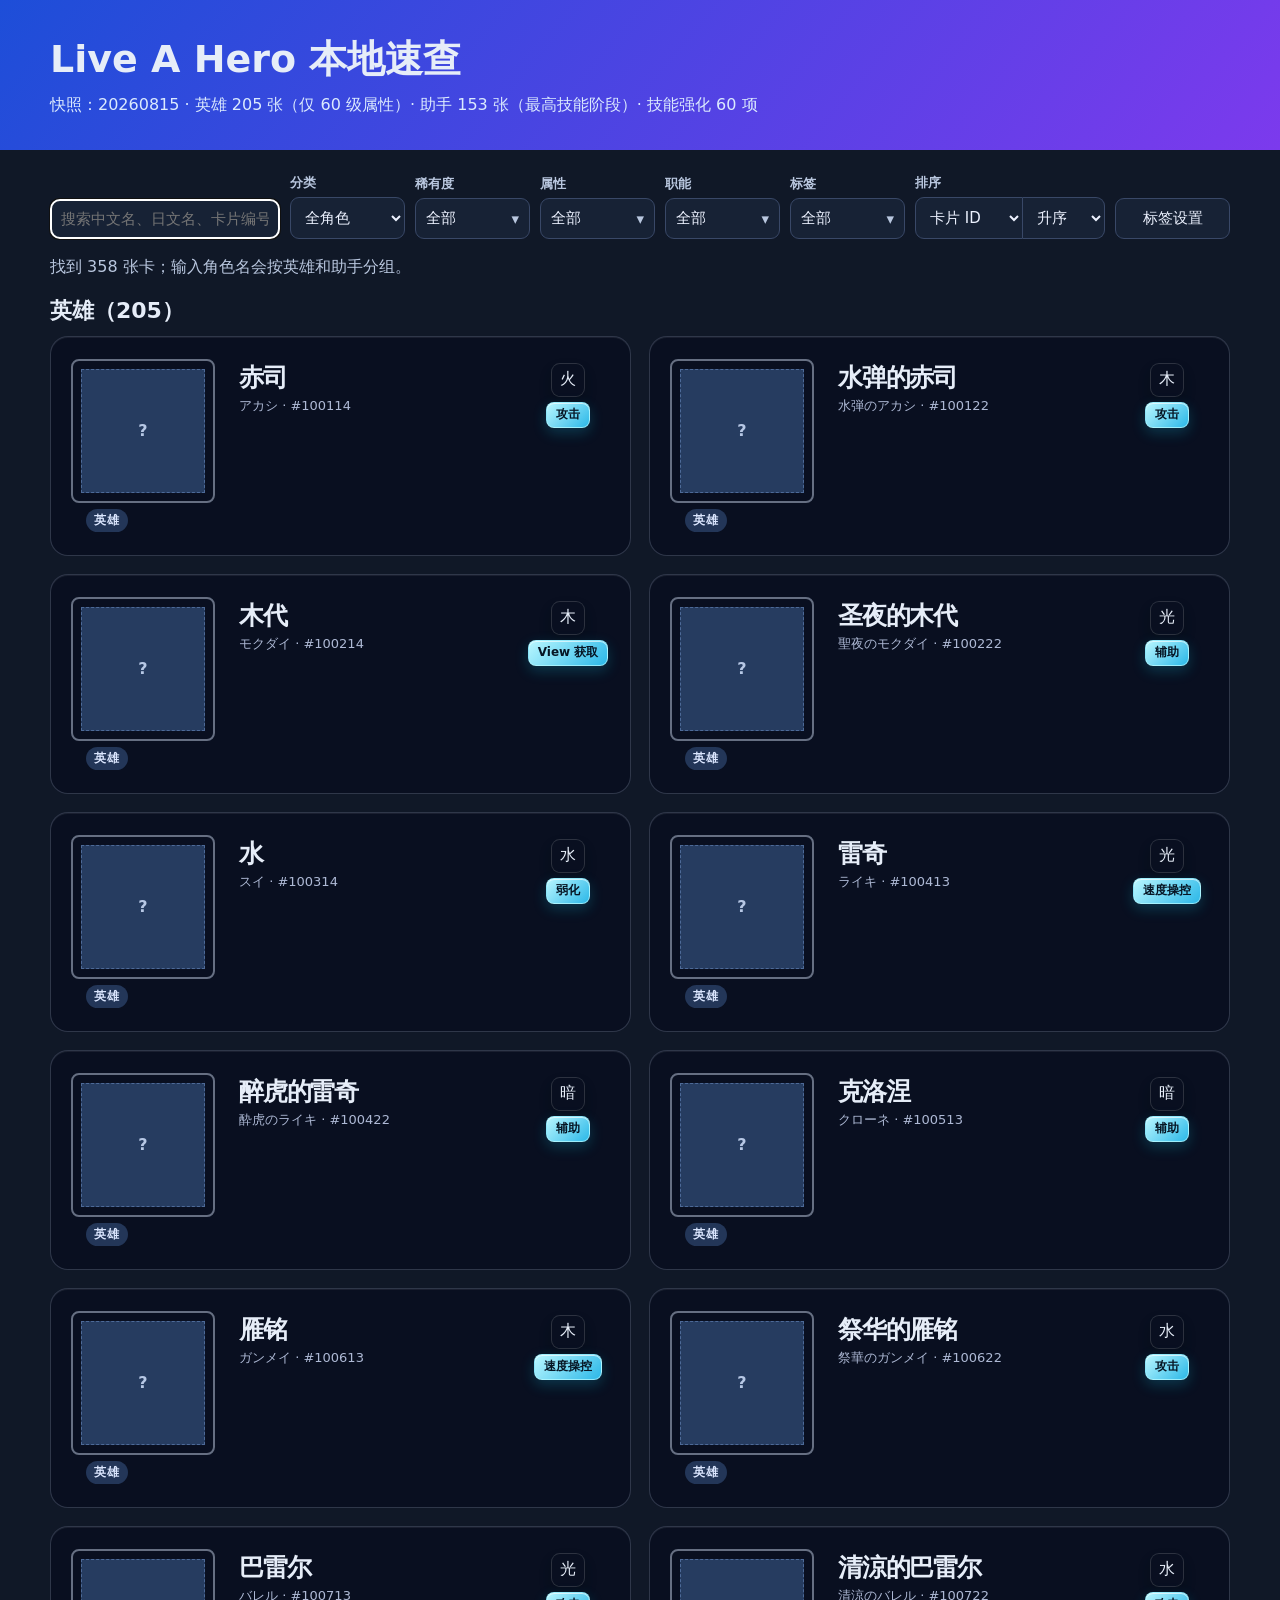
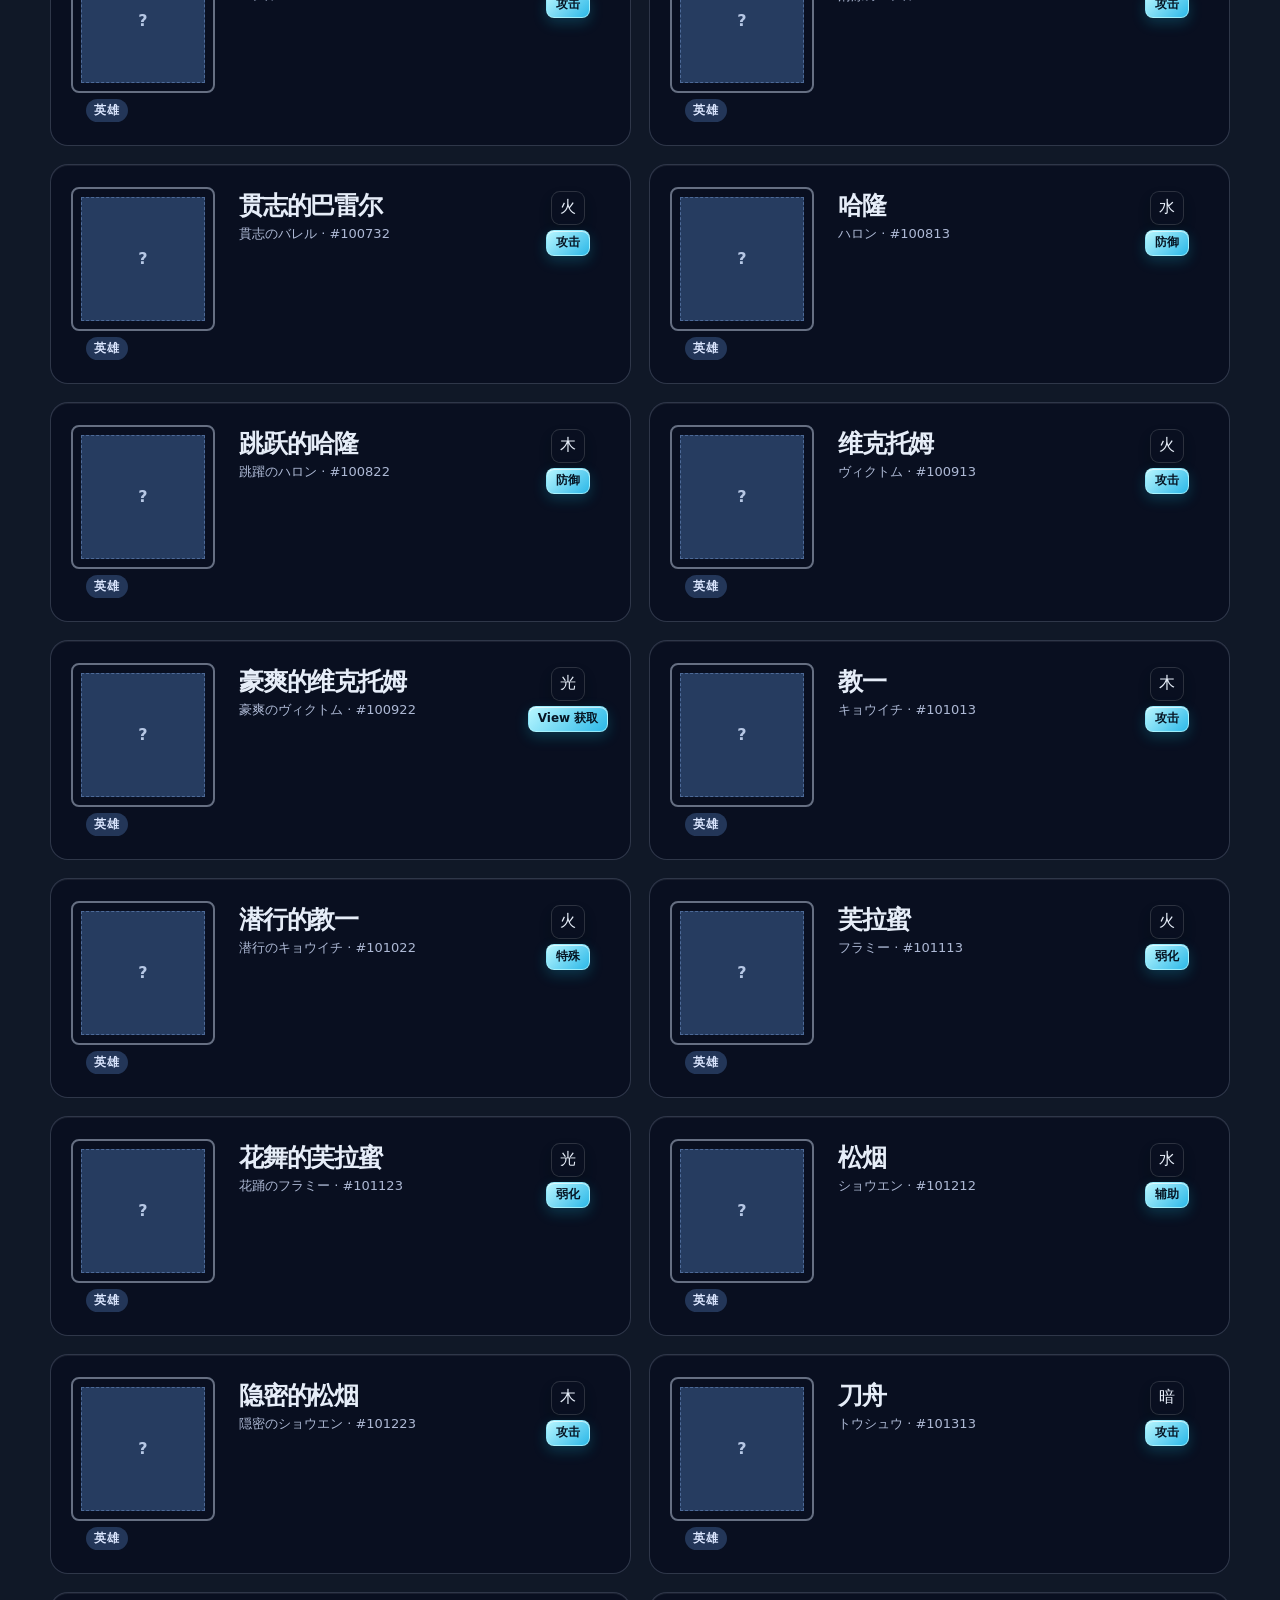
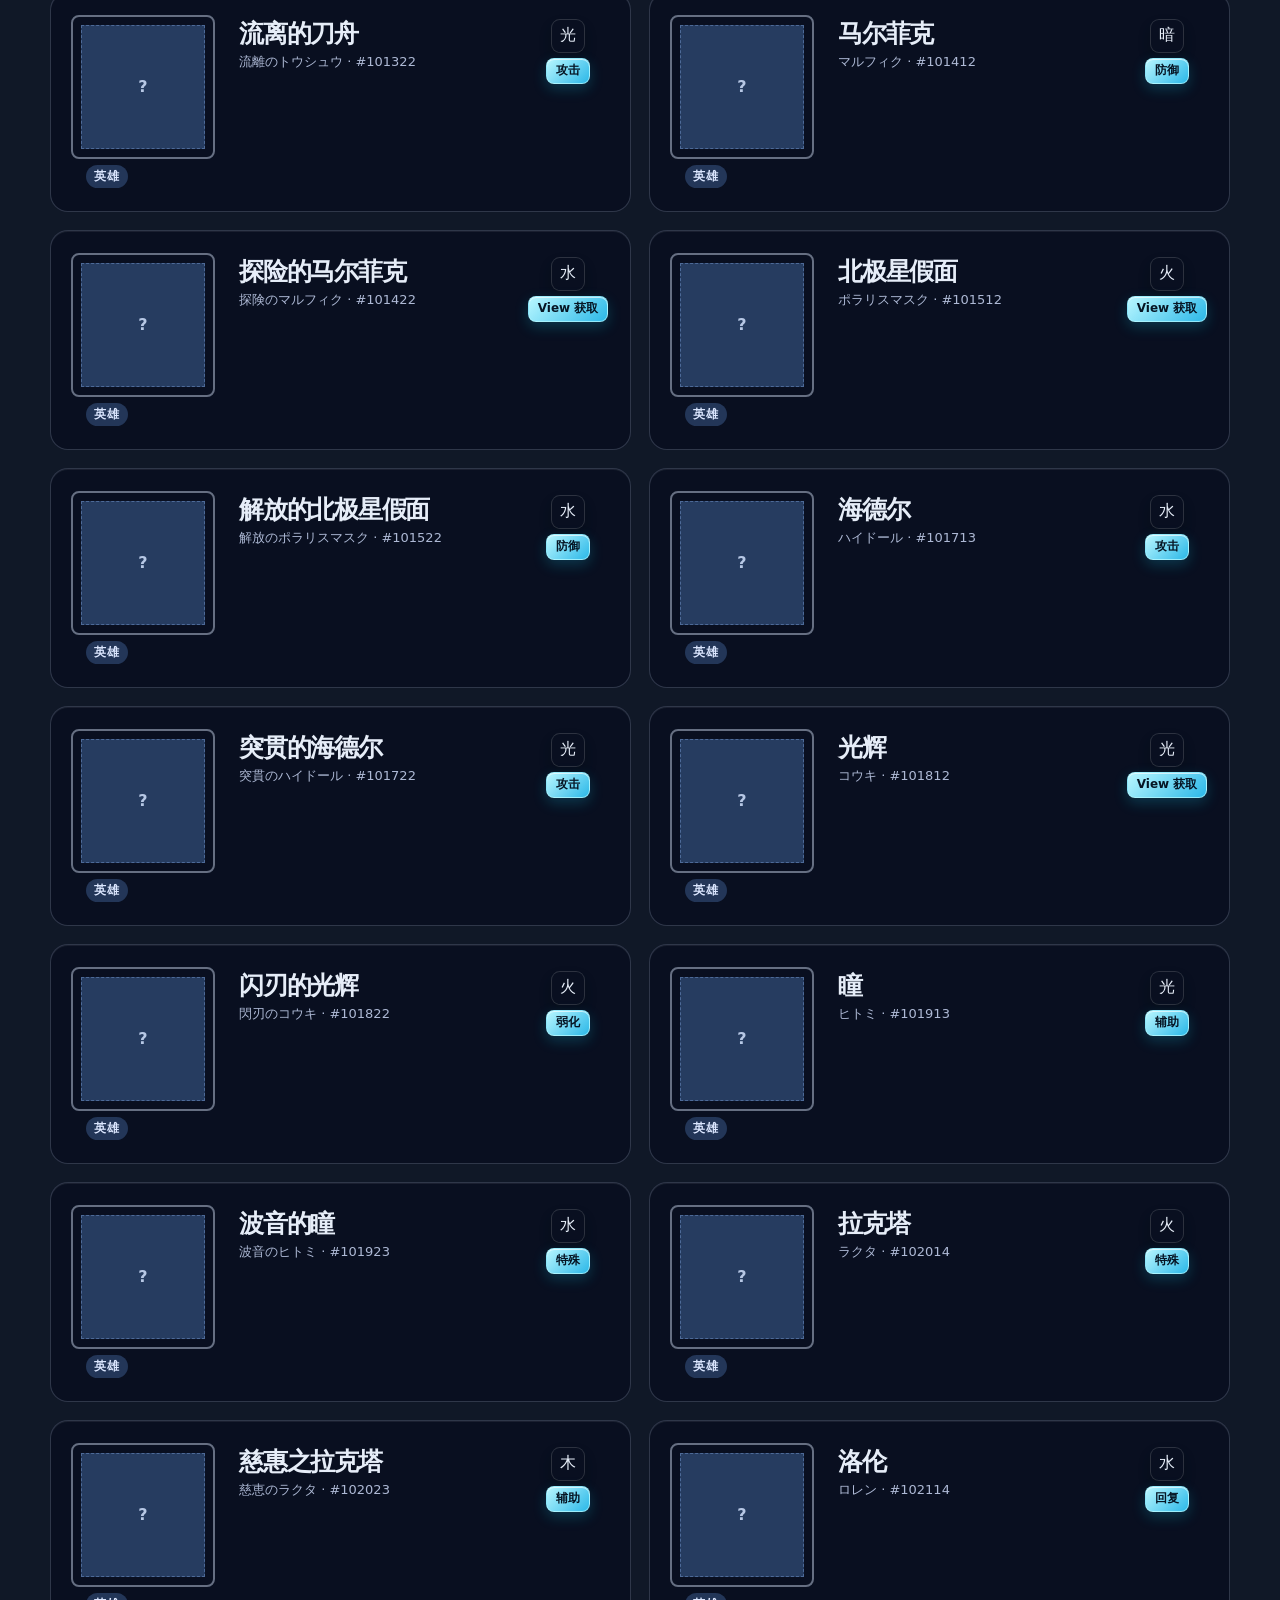
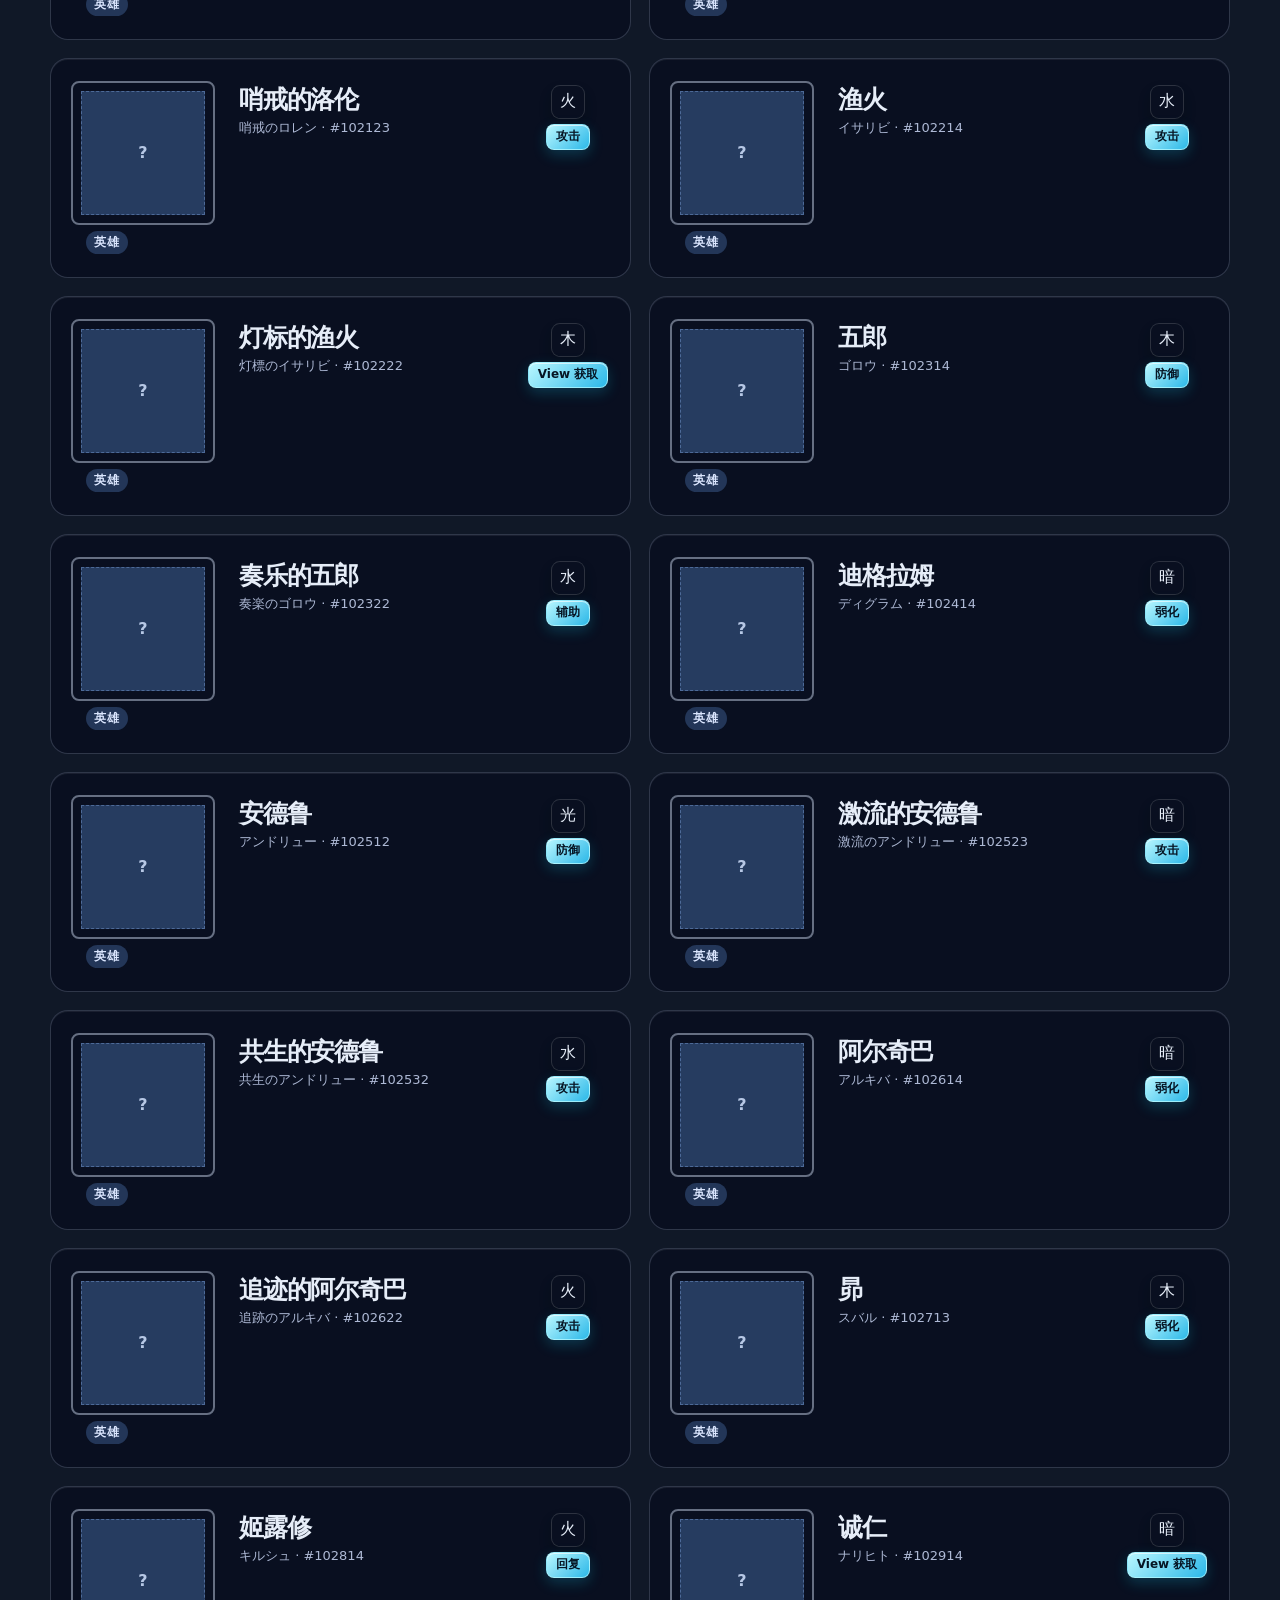
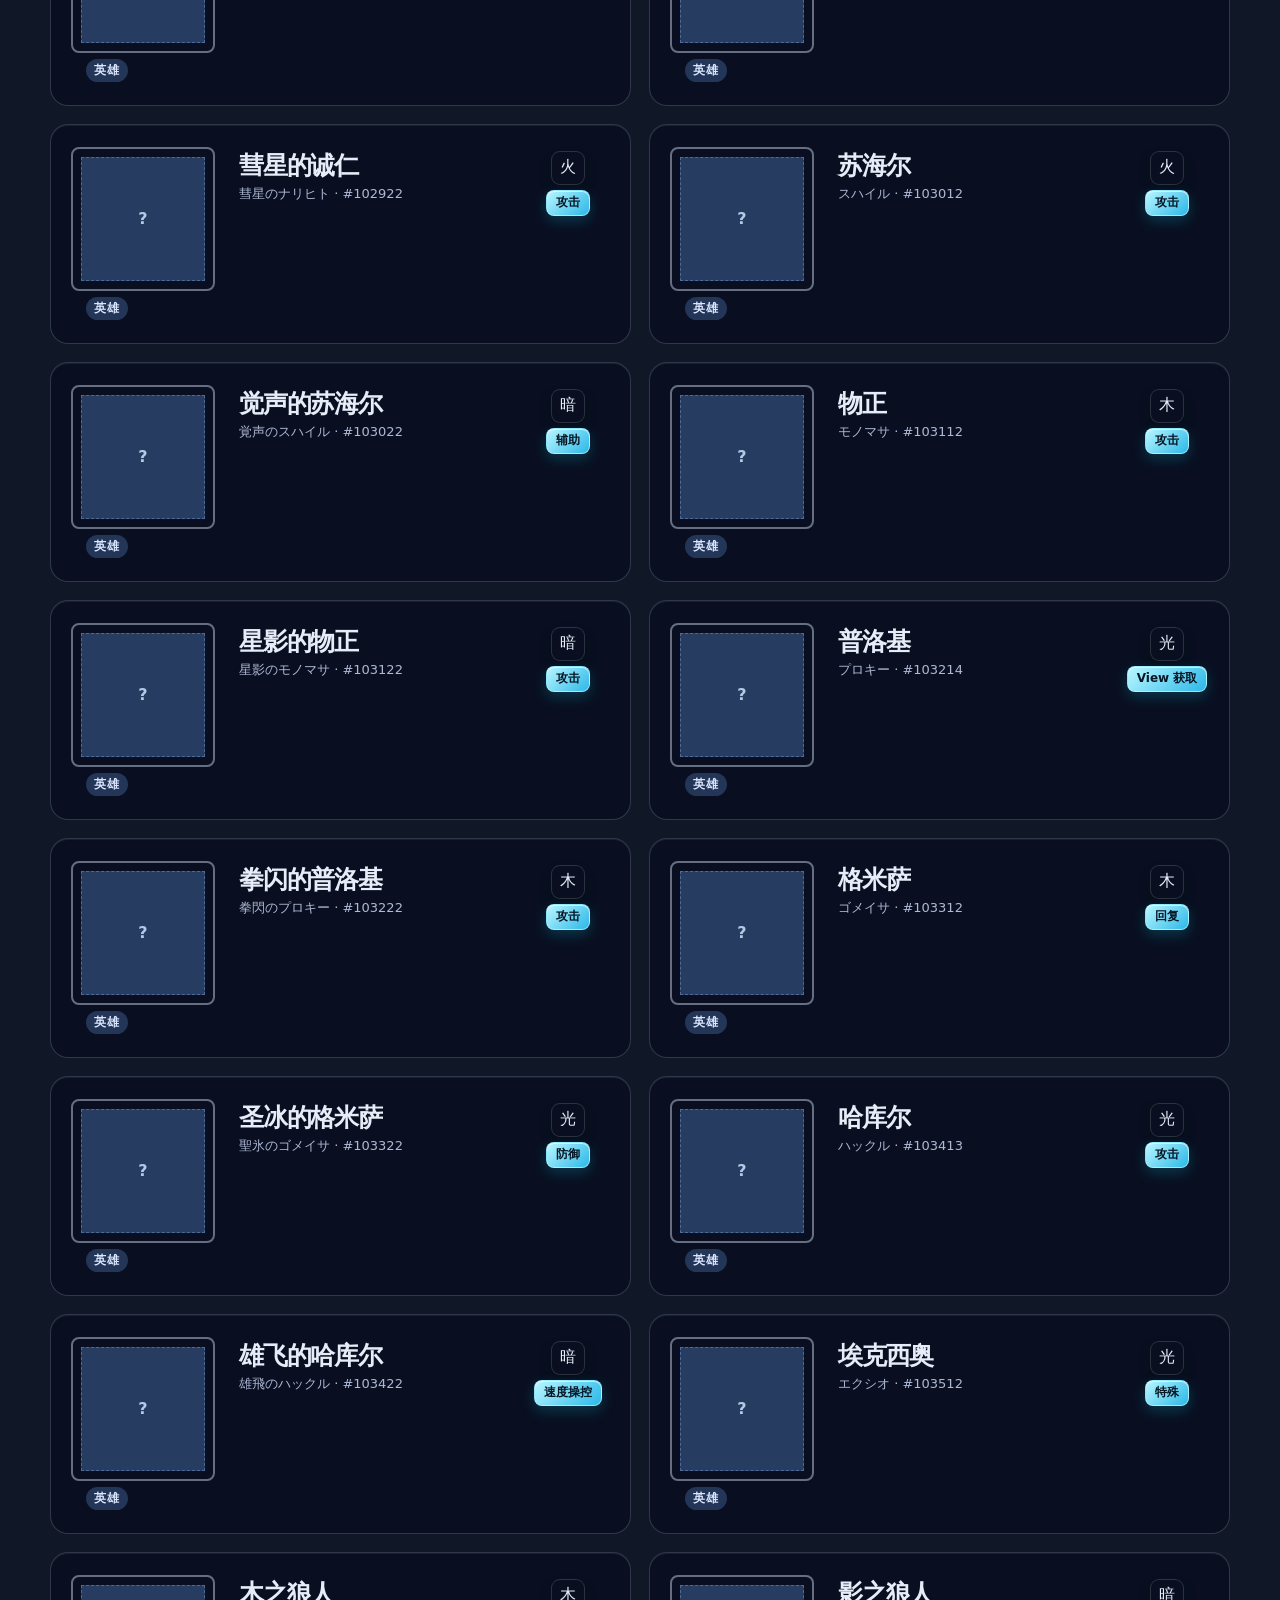
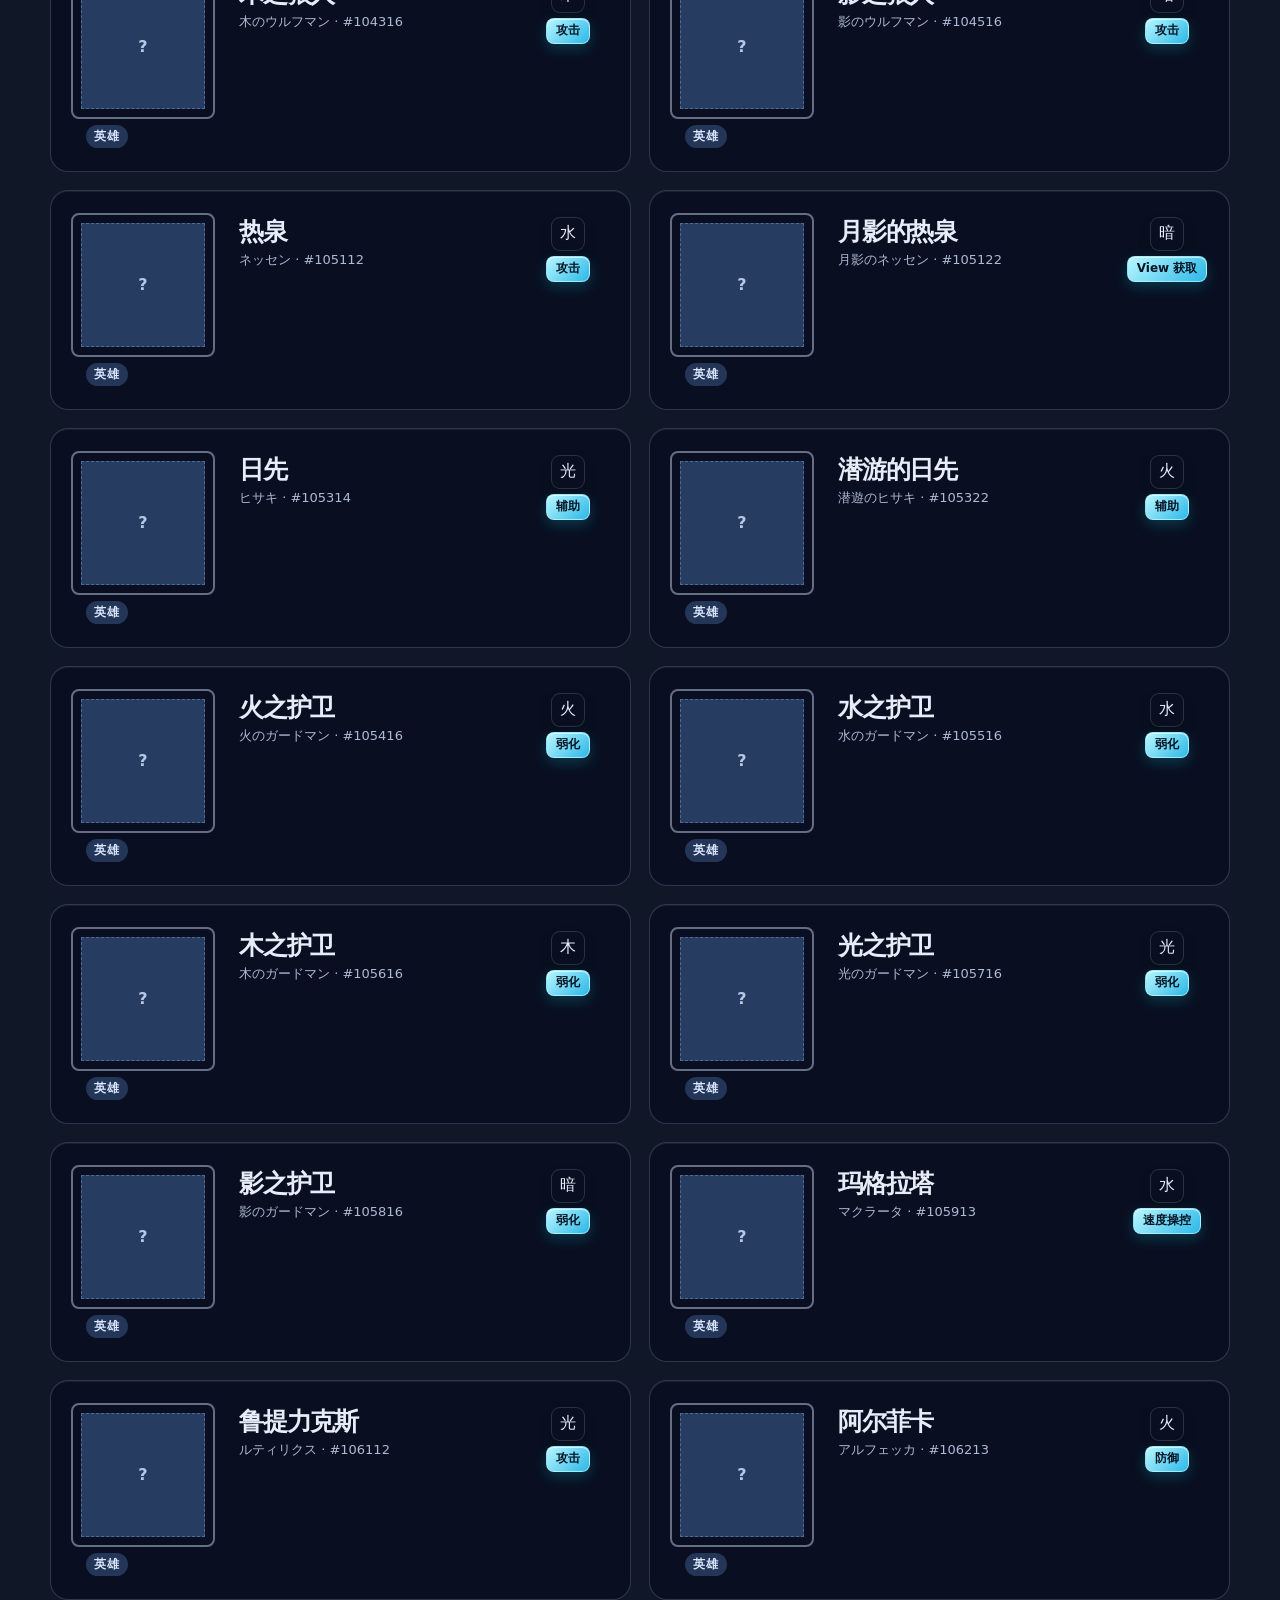
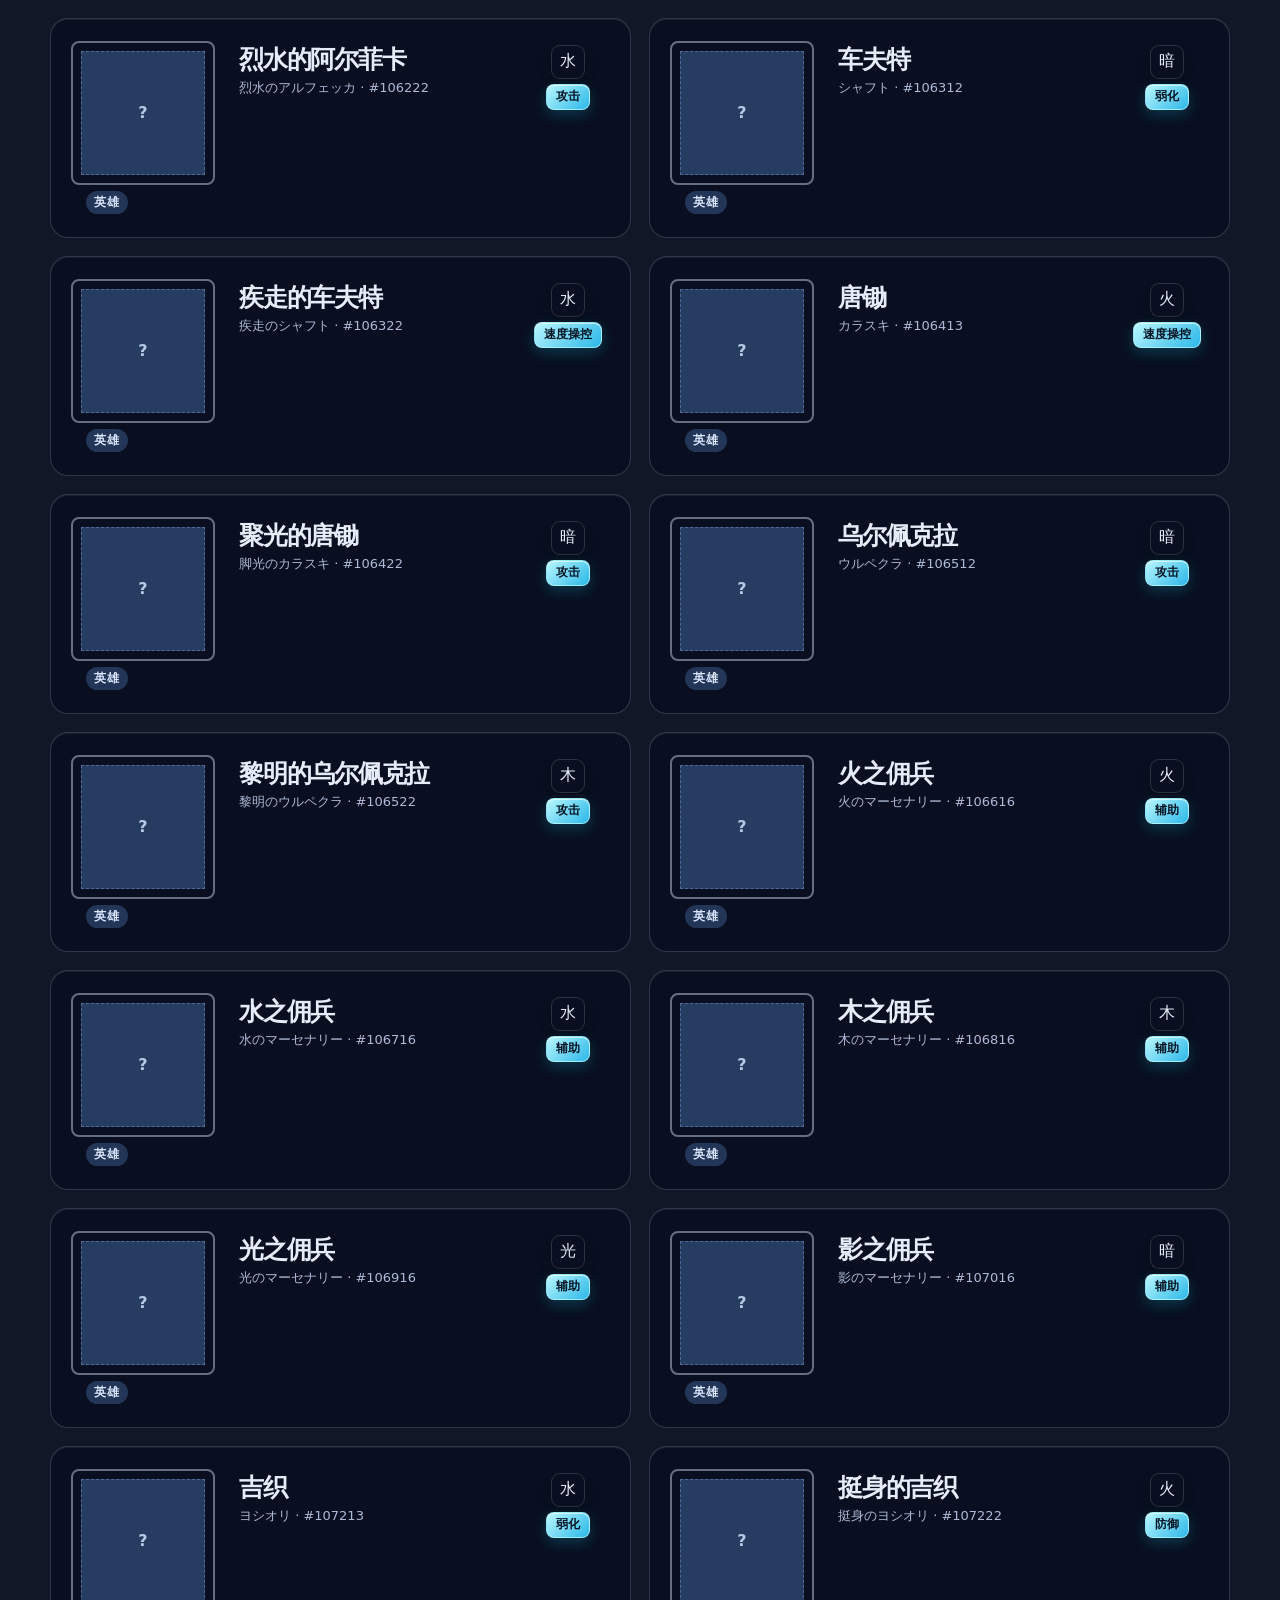
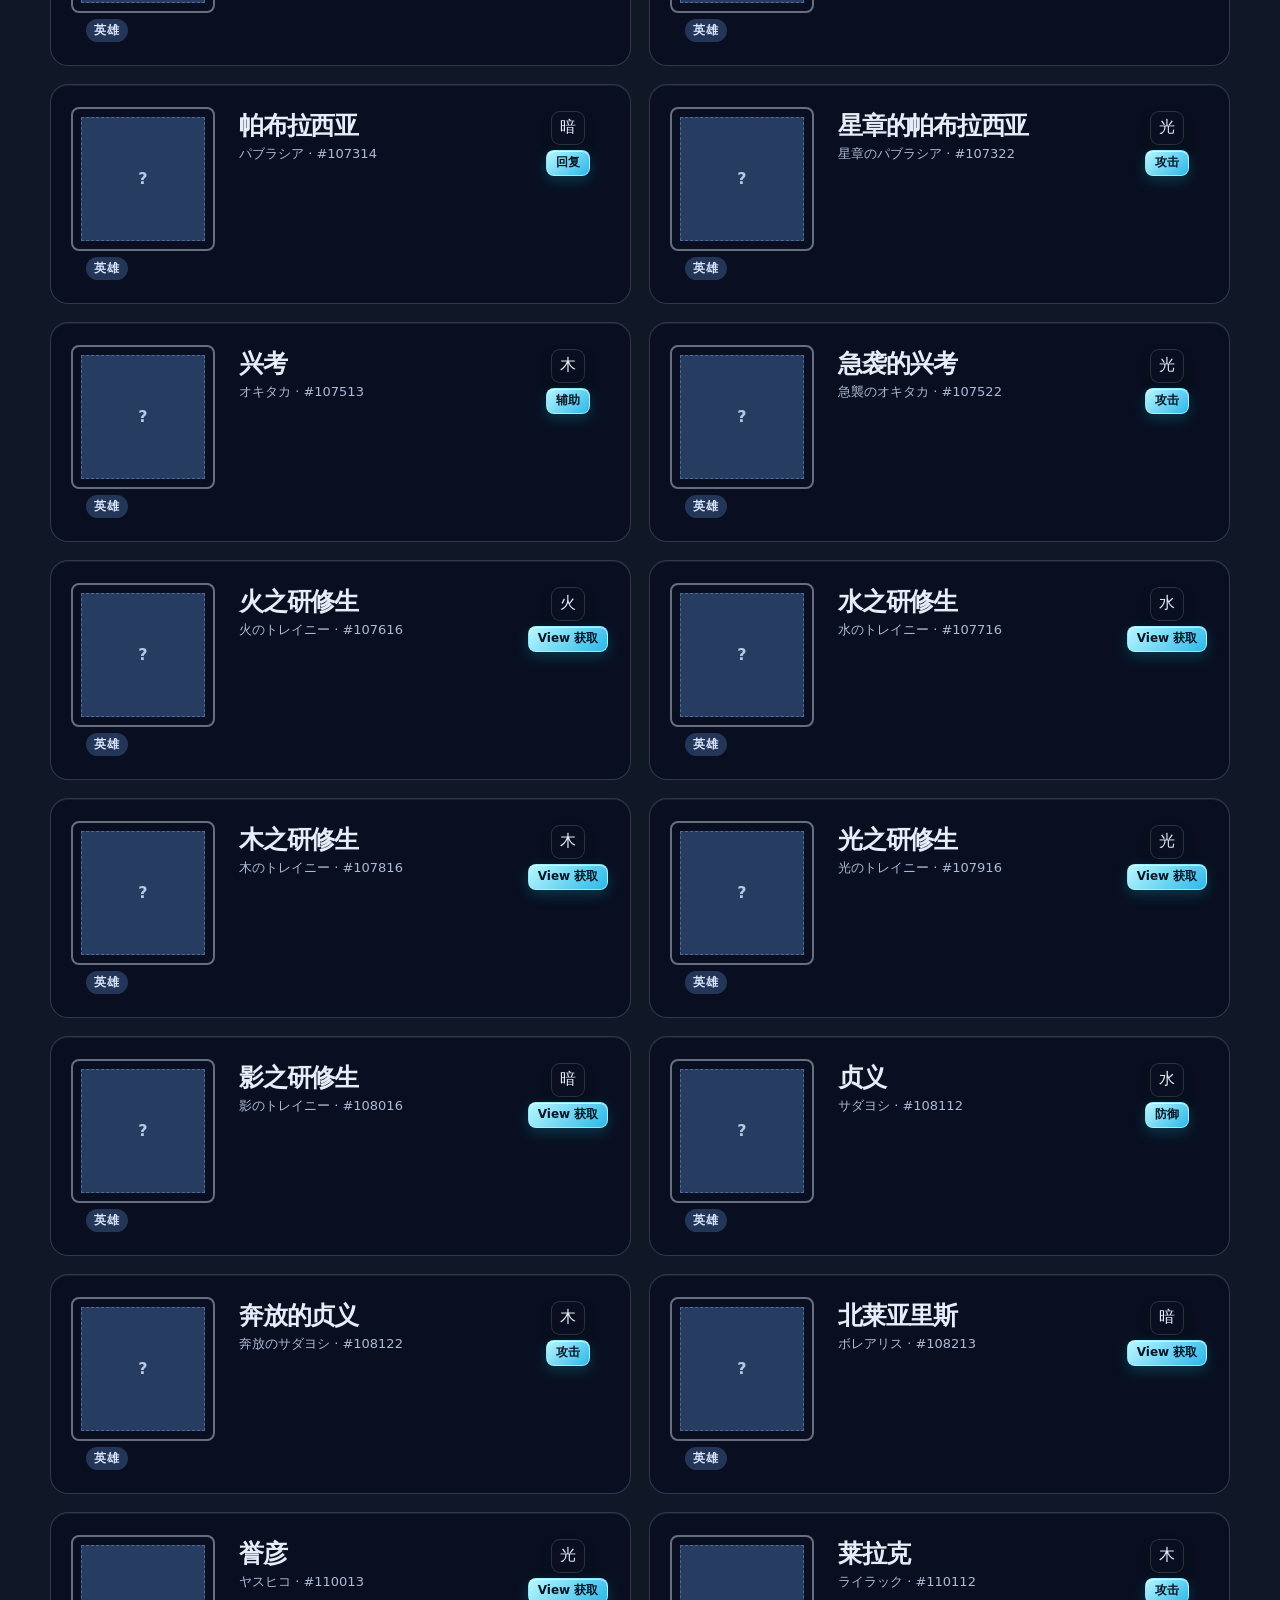
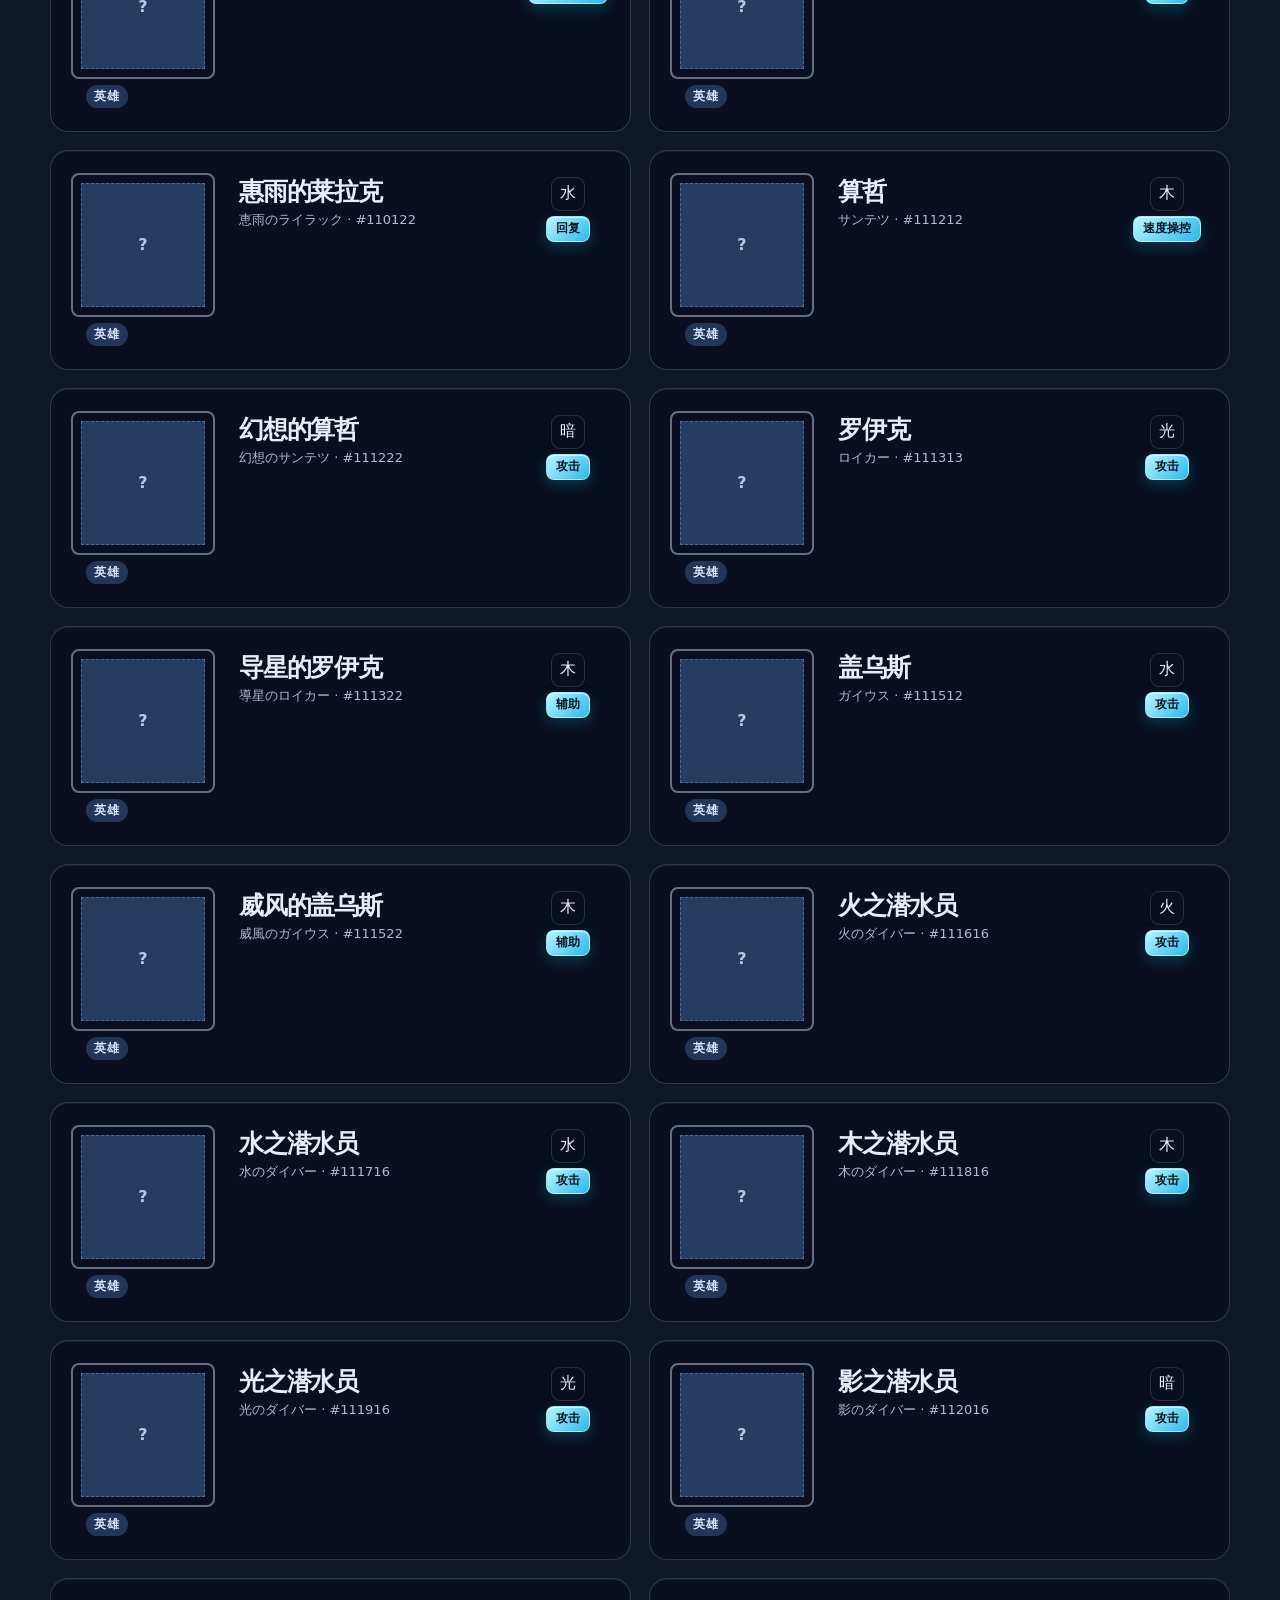
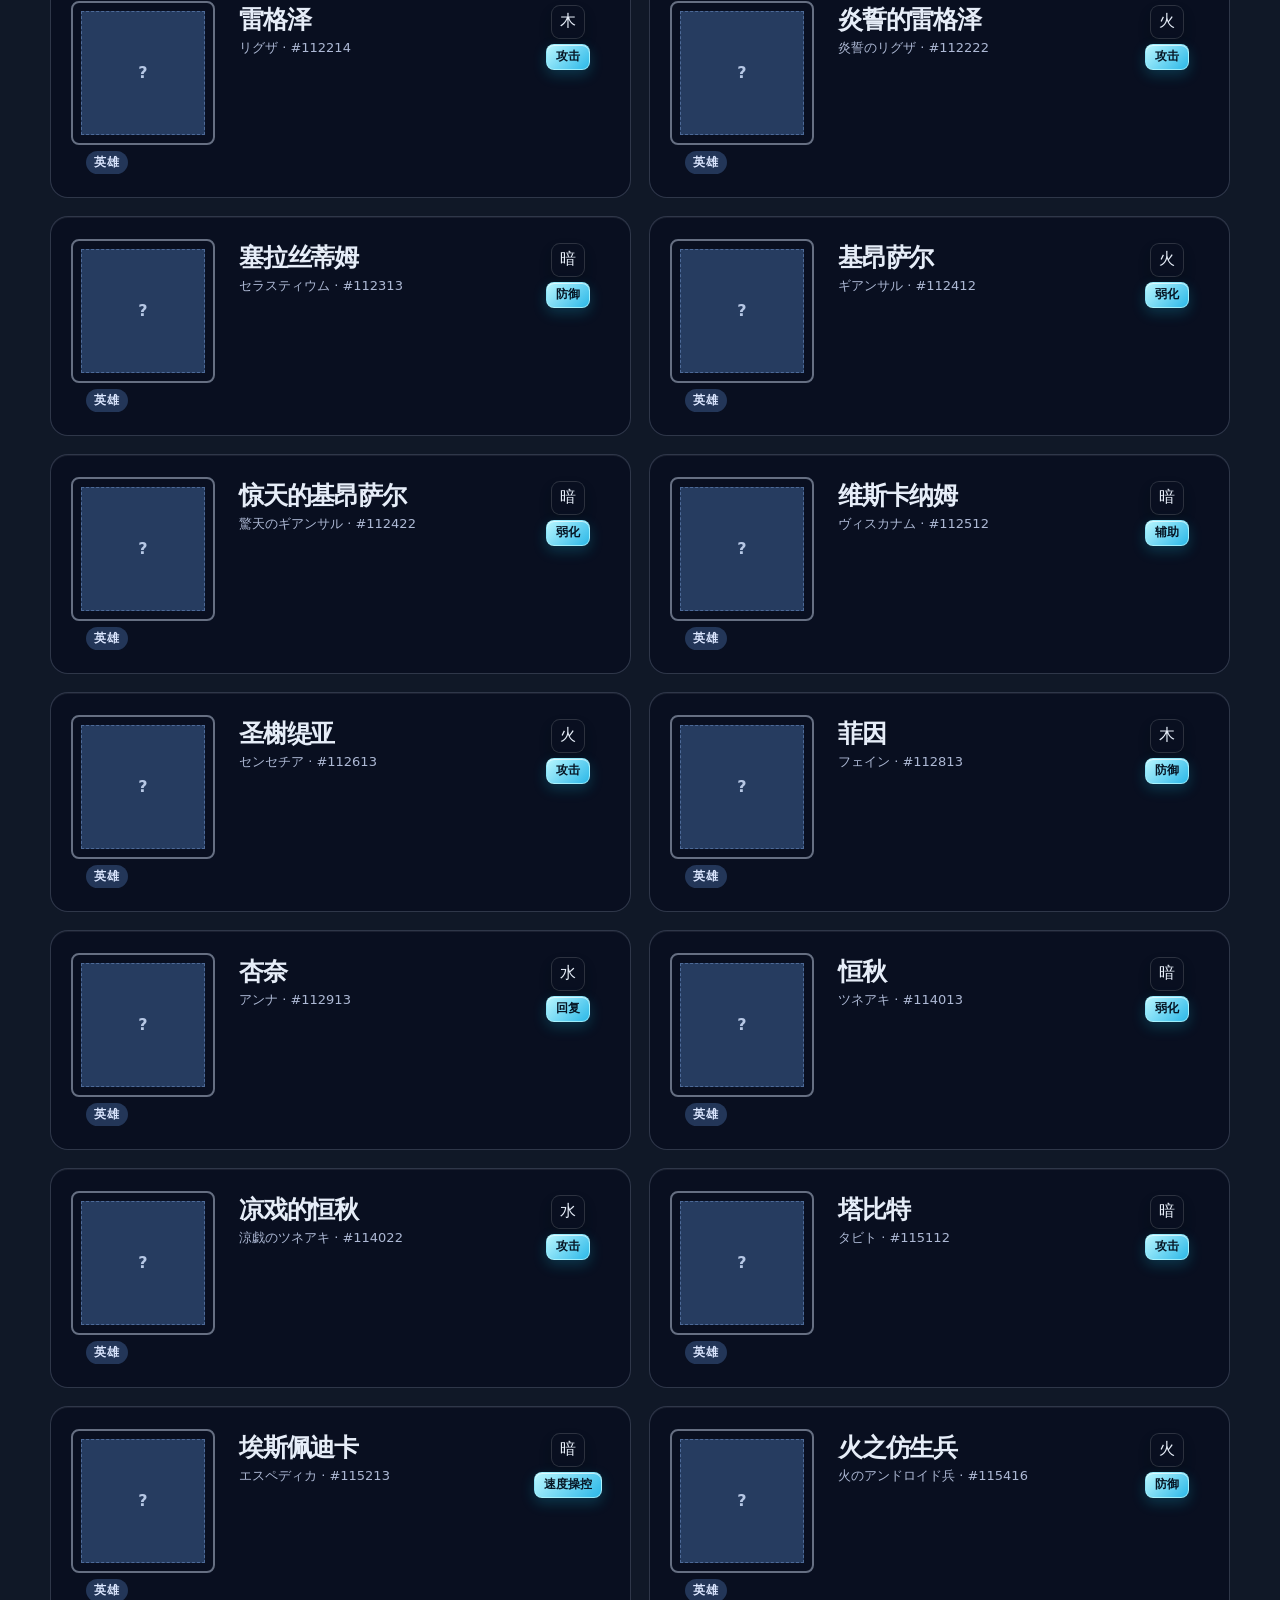
==== commit 87fcaa21: "quickref: rebuild cards with official frames" ====
--- a/quickref/index.html
+++ b/quickref/index.html
@@ -14,15 +14,15 @@
     input, select, .controls button { width: 100%; border: 1px solid #394867; border-radius: 9px; background: #172235; color: #edf2ff; padding: 10px; font: inherit; font-size: 15px; } .controls button { cursor: pointer; } .controls button:hover, .controls button:focus { border-color: #77a5ff; background: #1b2c49; }
     .filter-control { display: grid; gap: 5px; min-width: 0; } .control-label { color: #b9c7df; font-size: 13px; font-weight: 700; } .sort-selects { display: grid; grid-template-columns: minmax(0, 1fr) minmax(82px, auto); } .sort-selects select { border-radius: 0; } .sort-selects select:first-child { border-radius: 9px 0 0 9px; } .sort-selects select + select { border-left: 0; border-radius: 0 9px 9px 0; } .multi-select { position: relative; } .multi-select-trigger { display: flex; justify-content: space-between; align-items: center; min-width: 0; text-align: left; white-space: nowrap; overflow: hidden; text-overflow: ellipsis; } .multi-select-trigger::after { content: '▾'; flex: 0 0 auto; margin-left: 6px; color: #b9c7df; } .multi-select-menu { position: absolute; z-index: 4; top: calc(100% + 6px); left: 0; width: max-content; min-width: 100%; max-width: min(310px, calc(100vw - 32px)); padding: 8px; border: 1px solid #516a93; border-radius: 9px; background: #132038; box-shadow: 0 12px 32px rgb(0 0 0 / 35%); } .multi-select-options { display: grid; gap: 2px; max-height: 260px; overflow: auto; } .multi-select-option { display: flex; align-items: center; gap: 8px; padding: 7px; border-radius: 6px; cursor: pointer; } .multi-select-option:hover { background: #1b2c49; } .multi-select-option input { width: auto; margin: 0; padding: 0; border: 0; background: transparent; accent-color: #77a5ff; } .multi-select-clear { margin-top: 8px; border-color: #516a93 !important; background: #1c2b46 !important; } .tag-select .multi-select-options { max-height: none; overflow: visible; } .tag-menu-level { position: relative; display: grid; gap: 2px; min-width: 180px; } .tag-menu-level .tag-menu-level { position: absolute; z-index: 1; top: -8px; left: calc(100% + 14px); max-height: 260px; padding: 8px; overflow: auto; border: 1px solid #516a93; border-radius: 9px; background: #132038; box-shadow: 0 12px 32px rgb(0 0 0 / 35%); } .tag-menu-branch { border: 0 !important; background: transparent !important; text-align: left; padding: 7px !important; } .tag-menu-branch::after { content: '›'; float: right; margin-left: 20px; color: #b9c7df; } .tag-menu-branch.is-active { background: #1b2c49 !important; }
     .summary { display: flex; gap: 12px; flex-wrap: wrap; margin: 18px 0; color: #b9c7df; } .pill { padding: 6px 10px; border-radius: 999px; background: #1f2c43; }
-    .groups { display: grid; gap: 28px; } h2 { margin: 0 0 10px; font-size: 22px; } .results { display: grid; grid-template-columns: repeat(auto-fill, minmax(230px, 1fr)); gap: 12px; }
-    button.card { cursor: pointer; text-align: left; border: 1px solid #31425f; border-radius: 12px; color: inherit; padding: 15px; background: #162238; font: inherit; } button.card:hover, button.card:focus { border-color: #77a5ff; background: #1b2c49; } .card-layout { display: grid; grid-template-columns: 58px minmax(0, 1fr); gap: 12px; align-items: center; }
+    .groups { display: grid; gap: 28px; } h2 { margin: 0 0 10px; font-size: 22px; } .results { display: grid; grid-template-columns: repeat(auto-fill, minmax(420px, 1fr)); gap: 18px; }
+    button.card { cursor: pointer; min-width: 0; min-height: 220px; text-align: left; border: 1px solid rgb(212 223 255 / 19%); border-radius: 18px; color: inherit; padding: 21px 20px 20px; background: rgb(7 13 30 / 69%); box-shadow: inset 0 1px rgb(255 255 255 / 7%); font: inherit; } button.card:hover, button.card:focus { border-color: #77a5ff; background: #1b2c49; } .card-layout { display: grid; grid-template-columns: 148px minmax(0, 1fr); gap: 20px; align-items: start; }
     .card-title { display: flex; justify-content: space-between; gap: 8px; font-weight: 700; } .muted { color: #a9b7cf; font-size: 13px; } .tags { display: flex; gap: 6px; flex-wrap: wrap; margin-top: 10px; } .tag { background: #293b59; border-radius: 5px; padding: 3px 7px; font-size: 12px; }
-    .hero-card-meta { display: flex; justify-content: flex-end; margin-top: 10px; } .hero-element-role { display: grid; justify-items: center; gap: 5px; } .hero-element { display: inline-flex; width: 32px; height: 32px; align-items: center; justify-content: center; overflow: hidden; border: 1px solid rgb(184 240 255 / 50%); border-radius: 8px; background: #173a51; color: #d6f7ff; font-size: 12px; font-weight: 700; line-height: 1; } .hero-element img { display: block; width: 100%; height: 100%; object-fit: contain; } .hero-role { min-height: 25px; padding: 4px 8px; border: 1px solid #59d9ef; border-radius: 999px; background: #0e7890; box-shadow: inset 0 1px 0 rgb(255 255 255 / 18%); color: #ecfdff; font-size: 12px; font-weight: 700; line-height: 1.2; white-space: nowrap; }
-    .avatar { display: inline-flex; flex: 0 0 auto; align-items: center; justify-content: center; overflow: hidden; border: 1px solid #4d6a98; border-radius: 50%; background: #263c60; color: #d8e7ff; font-weight: 700; } .avatar img { width: 100%; height: 100%; object-fit: cover; } .avatar-small { width: 58px; height: 58px; font-size: 24px; } .avatar-large { width: 86px; height: 86px; font-size: 34px; } .avatar-missing { border-style: dashed; color: #b7c8e5; }
+    .portrait-block { position: relative; min-height: 176px; } .portrait-shell { position: relative; width: 144px; height: 144px; } .official-frame { position: absolute; inset: 0; z-index: 1; width: 100%; height: 100%; pointer-events: none; } .official-frame-fallback { border: 2px solid #7d879b; border-radius: 8px; opacity: .8; } .role-badge { position: absolute; z-index: 2; left: 10px; bottom: 0; display: inline-flex; align-items: center; gap: 5px; min-height: 27px; padding: 3px 5px; } .role-badge.sidekick { left: 50%; transform: translateX(-50%); } .role-badge .role-icon { width: 22px; height: 22px; } .role-badge .role-wordmark { width: auto; height: 20px; } .role-badge.sidekick .role-wordmark { height: 17px; } .role-fallback { padding: 3px 8px; border-radius: 999px; background: #233658; color: #dce7ff; font-size: 12px; font-weight: 800; letter-spacing: .08em; }
+    .avatar { display: inline-flex; flex: 0 0 auto; align-items: center; justify-content: center; overflow: hidden; border: 1px solid #4d6a98; border-radius: 50%; background: #263c60; color: #d8e7ff; font-weight: 700; } .avatar img { width: 100%; height: 100%; object-fit: cover; } .avatar-small { width: 58px; height: 58px; font-size: 24px; } .avatar-large { width: 86px; height: 86px; font-size: 34px; } .avatar-missing { border-style: dashed; color: #b7c8e5; } .card-avatar { position: absolute; inset: 10px; width: auto; height: auto; border-radius: 0; } .card-avatar img { object-fit: cover; } .card-copy { min-width: 0; padding-top: 5px; } .name-line { display: flex; align-items: flex-start; justify-content: space-between; gap: 10px; } .name-copy { min-width: 0; } .card-name { margin: 0; font-size: 25px; line-height: 1.08; letter-spacing: -.05em; } .card-jp-name { margin: 6px 0 0; color: #aeb9d5; font-size: 13px; } .attribute-stack { display: flex; flex: 0 0 84px; flex-direction: column; align-items: center; gap: 6px; width: 84px; } .hero-element { display: inline-flex; width: 32px; height: 32px; align-items: center; justify-content: center; overflow: hidden; border-radius: 8px; box-shadow: 0 0 0 1px rgb(255 255 255 / 15%), 0 7px 14px rgb(0 0 0 / 20%); } .hero-element img { display: block; width: 100%; height: 100%; object-fit: contain; } .hero-role { display: inline-flex; align-items: center; min-height: 26px; max-width: 84px; padding: 5px 9px; border: 1px solid rgb(173 246 255 / 68%); border-radius: 8px; color: #061524; background: linear-gradient(135deg, #b9f7ff, #2cb8e8); box-shadow: 0 5px 14px rgb(25 202 239 / 22%), inset 0 1px rgb(255 255 255 / 62%); font-size: 12px; font-weight: 900; line-height: 1.1; white-space: nowrap; } .card-tags { margin-top: 18px; }
     dialog { width: min(820px, calc(100% - 28px)); max-height: 88vh; overflow: auto; color: #edf2ff; background: #132038; border: 1px solid #516a93; border-radius: 14px; padding: 0; } dialog::backdrop { background: rgb(0 0 0 / 65%); }
     .detail { padding: 24px; } .close { float: right; cursor: pointer; color: #dce8ff; background: transparent; border: 0; font-size: 26px; } .detail-heading { display: flex; gap: 16px; align-items: center; padding-right: 34px; } .detail-heading h2 { margin: 0; } .hero-detail-header { position: sticky; top: 0; z-index: 1; display: flex; gap: 16px; align-items: center; width: calc(100% + 48px); margin: -24px -24px 18px; padding: 24px 58px 18px 24px; background: #132038; border-bottom: 1px solid #516a93; box-shadow: 0 5px 12px rgb(8 15 29 / 55%); } .hero-detail-header .detail-close { position: absolute; top: 18px; right: 18px; z-index: 2; } .hero-detail-header .detail-heading { flex: 1 1 280px; min-width: 0; padding-right: 0; } .hero-detail-facts { display: grid; flex: 0 1 250px; grid-template-columns: repeat(2, minmax(105px, 1fr)); gap: 9px; } .hero-detail-fact { min-width: 0; padding: 9px 11px; border-radius: 8px; background: #1c2b46; } .hero-detail-fact strong { display: block; font-size: 22px; } .stat-grid { display: grid; grid-template-columns: repeat(auto-fit, minmax(130px, 1fr)); gap: 9px; margin: 18px 0; } .stat { background: #1c2b46; padding: 10px; border-radius: 8px; } .skill { border-left: 3px solid #7aa6ff; background: #192942; padding: 12px; margin: 10px 0; white-space: pre-wrap; } .upgrade { border-left-color: #f59e0b; } .source { color: #fbbf24; font-size: 12px; margin-top: 6px; }
     .status-detail { position: fixed; right: 24px; bottom: 24px; z-index: 3; width: min(620px, calc(100% - 28px)); max-height: min(560px, calc(100vh - 48px)); overflow: auto; color: #edf2ff; background: #132038; border: 1px solid #516a93; border-radius: 14px; box-shadow: 0 12px 32px rgb(0 0 0 / 45%); } .status-term { cursor: pointer; border: 0; border-bottom: 1px dashed #8fb5ff; color: #a8c7ff; background: transparent; padding: 0; font: inherit; font-weight: 700; } .status-term:hover, .status-term:focus { color: #d7e6ff; border-bottom-style: solid; } .status-term-highlight { color: #c5d7ff; background: rgb(122 166 255 / 18%); border-radius: 3px; padding: 0 2px; font-weight: 700; } .status-term-note { color: #b7c8e8; font-size: 0.92em; } .status-content { margin: 16px 0 0; white-space: pre-wrap; line-height: 1.65; }
-    .empty { color: #a9b7cf; margin: 20px 0; } @media (max-width: 850px) { .controls { grid-template-columns: repeat(2, minmax(0, 1fr)); } .controls input { grid-column: span 2; } } @media (max-width: 600px) { input, select, .controls button { padding: 9px; font-size: 14px; } .tag-menu-level .tag-menu-level { position: static; width: auto; min-width: 0; margin-top: 8px; } .hero-detail-header { flex-wrap: wrap; align-items: flex-start; } .hero-detail-facts { width: 100%; flex-basis: 100%; } .sort-selects { grid-template-columns: 1fr; gap: 6px; } .sort-selects select, .sort-selects select:first-child, .sort-selects select + select { border: 1px solid #394867; border-radius: 9px; } }
+    .empty { color: #a9b7cf; margin: 20px 0; } @media (max-width: 850px) { .controls { grid-template-columns: repeat(2, minmax(0, 1fr)); } .controls input { grid-column: span 2; } } @media (max-width: 600px) { input, select, .controls button { padding: 9px; font-size: 14px; } .results { grid-template-columns: 1fr; } .card-layout { grid-template-columns: 122px minmax(0, 1fr); gap: 14px; } button.card { padding: 16px 14px; } .portrait-block { min-height: 151px; } .portrait-shell { width: 119px; height: 119px; } .card-avatar { inset: 8px; } .card-name { font-size: 22px; white-space: nowrap; } .card-tags { margin-top: 12px; } .tag-menu-level .tag-menu-level { position: static; width: auto; min-width: 0; margin-top: 8px; } .hero-detail-header { flex-wrap: wrap; align-items: flex-start; } .hero-detail-facts { width: 100%; flex-basis: 100%; } .sort-selects { grid-template-columns: 1fr; gap: 6px; } .sort-selects select, .sort-selects select:first-child, .sort-selects select + select { border: 1px solid #394867; border-radius: 9px; } }
   </style>
 </head>
 <body>
@@ -47,6 +47,7 @@
     const catalog = {"metadata": {"snapshotId": "20260815", "generatedAt": "2026-08-29T09:58:30.980553+00:00", "heroCardCount": 205, "sidekickCardCount": 153, "skillCount": 856, "skillUpgradeCount": 60, "translationPolicy": "官方简中优先；缺失片段保留日文原文。", "heroStatPolicy": "同名英雄仅保留最高星卡的 60 级属性；无 60 级数据的特殊卡保留技能并标记。", "sidekickSkillPolicy": "每名助手仅保留最高阶段的主动技能与最高等级装备技能。"}, "cards": [{"key": "hero:131812", "kind": "hero", "cardId": "131812", "name": "⇌赤司", "nameSource": "官方简中", "originalName": "⇌アカシ", "aliases": [], "avatar": {"status": "available", "code": "xenoakashi"}, "rarity": 6, "initialRarity": 5, "element": {"code": 1, "label": "火"}, "role": {"code": 4, "label": "弱化"}, "stats": {"level60": {"level": 60, "hp": 5084, "attack": 2810, "agility": 109}}, "skills": [{"skillId": "1318101", "relation": "主动技能", "viewCost": 0, "name": "武装投掷", "nameSource": "官方简中", "originalName": "アーマメント・ハール", "description": "对敌方单体造成60%伤害。附加1次行动期间炸裂。存在被附加武装的我方的情况下，在自身攻击前，对作为技能目标的敌人发动被附加武装的我方的技能1。满足以下条件时，此技能在1回合内仅1次变化为“强制武装”。（１）当前为自身的行动顺序（２）当前的ViewPower为3000以上（３）⇌赤司以外存在我方（４）被附加武装的我方数量为1人以下此英雄不计入英雄“赤司”的我方。", "descriptionSource": "官方简中", "officialChineseAvailability": "完整官方简中", "statusTermSources": "官方简中", "statusTerms": [{"id": "6053", "name": "炸裂", "description": "行动结束时，受到炸裂制造者的ATK基础值40%伤害。（火属性）\n无视状态变化的重复无效，最多5个。", "source": "官方简中"}, {"id": "3872", "name": "强制武装", "description": "消耗3000ViewPower，对我方单体附加1次的武装。\n技能发动后，再行动1次。", "source": "官方简中"}, {"id": "1318101", "name": "武装", "description": "⇌赤司的技能发动武装效果时，会发动拥有此状态变化的我方的技能1。拥有此状态变化的角色在对敌方造成伤害时，附加1次行动期间依属性而定的炸裂。被附加武装的角色，ATK低于⇌赤司基础ATK的情况下，其ATK会被视为与⇌赤司的基础ATK相同。附加时，解除自身以外由⇌赤司附加给我方全体的全部武装。\n武装效果发动时，或对敌方造成伤害时解除。", "source": "官方简中"}]}, {"skillId": "1318102", "relation": "主动技能", "viewCost": 4000, "name": "无力化", "nameSource": "官方简中", "originalName": "インキャパシテーション", "description": "对敌方单体造成150%伤害。引爆目标被附加的所有持续伤害。", "descriptionSource": "官方简中", "officialChineseAvailability": "完整官方简中", "statusTermSources": "官方简中", "statusTerms": [{"id": "5097", "name": "引爆", "description": "解除目标被附加的持续伤害，并一次性造成等同于该持续伤害总和的伤害。", "source": "官方简中"}]}, {"skillId": "1318104", "relation": "主动技能", "viewCost": 8500, "name": "根除恐惧+", "nameSource": "官方简中", "originalName": "テラー・イラディケイション+", "description": "选择目标，发动我方全体的武装效果。武装效果期间，对目标施加的减益效果会扩散至相邻的敌人。对敌方单体造成130%伤害。（最多250%。减益效果的回合数为10时达到最大值）对相邻的敌人造成60%伤害。（最多120%。减益效果的回合数为10时达到最大值）我方每次以主动技能对敌方附加减益效果时，计量槽+1。计量槽达到6时，消耗我方⇌赤司的所有计量槽，对敌方全体造成60%伤害+附加1次行动期间炸裂＆附加2回合的所受伤害+10%（最多30%。最多可重复3个）", "descriptionSource": "官方简中", "officialChineseAvailability": "完整官方简中", "statusTermSources": "官方简中", "statusTerms": [{"id": "1318101", "name": "武装", "description": "⇌赤司的技能发动武装效果时，会发动拥有此状态变化的我方的技能1。拥有此状态变化的角色在对敌方造成伤害时，附加1次行动期间依属性而定的炸裂。被附加武装的角色，ATK低于⇌赤司基础ATK的情况下，其ATK会被视为与⇌赤司的基础ATK相同。附加时，解除自身以外由⇌赤司附加给我方全体的全部武装。\n武装效果发动时，或对敌方造成伤害时解除。", "source": "官方简中"}, {"id": "1318107", "name": "所受伤害+10%", "description": "所受伤害+10%", "source": "官方简中"}]}], "skillLevel": null, "skillUpgrades": []}, {"key": "hero:123013", "kind": "hero", "cardId": "123013", "name": "上善", "nameSource": "官方简中", "originalName": "ジョウゼン", "aliases": ["上善"], "avatar": {"status": "available", "code": "joezen"}, "rarity": 6, "initialRarity": 4, "element": {"code": 5, "label": "暗"}, "role": {"code": 3, "label": "辅助"}, "stats": {"level60": {"level": 60, "hp": 4915, "attack": 1667, "agility": 111}}, "skills": [{"skillId": "1230101", "relation": "主动技能", "viewCost": 0, "name": "一帆风顺", "nameSource": "官方简中", "originalName": "アネモス・クノ・オピステン", "description": "对敌方单体造成2次20%伤害。解除我方随机角色的1个减益效果。自身行动时发动此技能，技能发动后ViewPower为3000以上的情况下，消费3000View再行动一次。（1回合最多1次。再行动时无法获得View）", "descriptionSource": "官方简中", "officialChineseAvailability": "完整官方简中", "statusTermSources": "—", "statusTerms": []}, {"skillId": "1230102", "relation": "主动技能", "viewCost": 4000, "name": "引导罗盘", "nameSource": "官方简中", "originalName": "カソディギシ・ピクシダス", "description": "对我方单体附加3次行动期间健美。技能发动后，ViewPower为5000以上的情况，消费5000View对我方单体附加3次行动期间注目。我方每消费10000View则对队伍中HP最少的我方单体附加2次行动期间View值20%的屏障。（优先对未附加屏障的我方角色生效）", "descriptionSource": "官方简中", "officialChineseAvailability": "完整官方简中", "statusTermSources": "—", "statusTerms": []}, {"skillId": "1230104", "relation": "主动技能", "viewCost": 6000, "name": "晴空航路+", "nameSource": "官方简中", "originalName": "ディアドロミ・セ・アイトリアー+", "description": "对我方全体附加2次行动期间爆破+。对定位为“获得View”的我方全体附加2次行动期间ATK上升。", "descriptionSource": "官方简中", "officialChineseAvailability": "完整官方简中", "statusTermSources": "官方简中", "statusTerms": [{"id": "4739", "name": "爆破+", "description": "View基础值+1000。此效果视为与爆破同名的效果。", "source": "官方简中"}]}], "skillLevel": null, "skillUpgrades": []}, {"key": "hero:119913", "kind": "hero", "cardId": "119913", "name": "严峦", "nameSource": "官方简中", "originalName": "ガンラン", "aliases": ["严峦"], "avatar": {"status": "available", "code": "ganran"}, "rarity": 6, "initialRarity": 4, "element": {"code": 4, "label": "光"}, "role": {"code": 2, "label": "防御"}, "stats": {"level60": {"level": 60, "hp": 7185, "attack": 2229, "agility": 107}}, "skills": [{"skillId": "1199101", "relation": "主动技能", "viewCost": 0, "name": "忍耐之锁", "nameSource": "官方简中", "originalName": "ケテデゲドゥルト", "description": "对敌方单体造成60%伤害。锻炼+2。 战斗开始时，对自身附加锻炼。受到伤害时，锻炼+1。行动结束时锻炼-1。", "descriptionSource": "官方简中", "officialChineseAvailability": "完整官方简中", "statusTermSources": "官方简中", "statusTerms": [{"id": "1199101", "name": "锻炼", "description": "每有2个蓄能数，则我方全体的ATK+5%。（最多8为止）。\n受到伤害时蓄能数增加。行动结束时蓄能数减少。", "source": "官方简中"}]}, {"skillId": "1199102", "relation": "主动技能", "viewCost": 4000, "name": "铁的法则", "nameSource": "官方简中", "originalName": "アイゼンゲゼツ", "description": "对自身附加2次的次数挑衅&DEF上升。", "descriptionSource": "官方简中", "officialChineseAvailability": "完整官方简中", "statusTermSources": "官方简中", "statusTerms": [{"id": "4264", "name": "次数挑衅", "description": "变得容易被对手锁定。此效果视为与挑衅同名的效果。", "source": "官方简中"}]}, {"skillId": "1199104", "relation": "主动技能", "viewCost": 6000, "name": "锤炼秘宝斧+", "nameSource": "官方简中", "originalName": "シュミデン・シャッツァクスト+", "description": "对敌方单体造成150%伤害。附加1次行动期间ATK下降。锻炼为8时，将锻炼的蓄能数改成1，附加3次的DEF下降+。", "descriptionSource": "官方简中", "officialChineseAvailability": "完整官方简中", "statusTermSources": "官方简中", "statusTerms": [{"id": "4271", "name": "DEF下降+", "description": "从对手受到的伤害变为1.8倍。此效果视为与DEF下降同名的效果。", "source": "官方简中"}, {"id": "1199101", "name": "锻炼", "description": "每有2个蓄能数，则我方全体的ATK+5%。（最多8为止）。\n受到伤害时蓄能数增加。行动结束时蓄能数减少。", "source": "官方简中"}]}], "skillLevel": null, "skillUpgrades": []}, {"key": "hero:106512", "kind": "hero", "cardId": "106512", "name": "乌尔佩克拉", "nameSource": "官方简中", "originalName": "ウルペクラ", "aliases": ["乌尔佩克拉"], "avatar": {"status": "available", "code": "vulpecula"}, "rarity": 6, "initialRarity": 5, "element": {"code": 5, "label": "暗"}, "role": {"code": 1, "label": "攻击"}, "stats": {"level60": {"level": 60, "hp": 4061, "attack": 2632, "agility": 107}}, "skills": [{"skillId": "1065101", "relation": "主动技能", "viewCost": 0, "name": "邪恶幻影", "nameSource": "官方简中", "originalName": "ブーザ・ファントム", "description": "对敌方单体造成45%伤害。以60%的概率附加2回合期间毒伤。自身未受到伤害，且敌方存活的情况下，追加发动技能1。（1次行动仅发动1次。）", "descriptionSource": "官方简中", "officialChineseAvailability": "完整官方简中", "statusTermSources": "—", "statusTerms": []}, {"skillId": "1065102", "relation": "主动技能", "viewCost": 5000, "name": "穿越时光", "nameSource": "官方简中", "originalName": "ツァイトシュプルンク", "description": "对敌方单体造成100%伤害。解除敌方的1个增益效果。解除成功的情况下，将该效果附加于自身。自身未受到伤害期间，对自身发动与“隐蔽”相同的效果。", "descriptionSource": "官方简中", "officialChineseAvailability": "完整官方简中", "statusTermSources": "—", "statusTerms": []}, {"skillId": "1065104", "relation": "主动技能", "viewCost": 10000, "name": "勿忘我+", "nameSource": "官方简中", "originalName": "フェアギス・マインニヒト+", "description": "对敌方全体造成70%伤害+HP越多则伤害量上升越多。(最多上升至140%，HP全满时为最大值。)", "descriptionSource": "官方简中", "officialChineseAvailability": "完整官方简中", "statusTermSources": "—", "statusTerms": []}], "skillLevel": null, "skillUpgrades": []}, {"key": "hero:102314", "kind": "hero", "cardId": "102314", "name": "五郎", "nameSource": "官方简中", "originalName": "ゴロウ", "aliases": ["五郎"], "avatar": {"status": "available", "code": "goro"}, "rarity": 6, "initialRarity": 3, "element": {"code": 3, "label": "木"}, "role": {"code": 2, "label": "防御"}, "stats": {"level60": {"level": 60, "hp": 7899, "attack": 2176, "agility": 100}}, "skills": [{"skillId": "1023104", "relation": "主动技能", "viewCost": 0, "name": "醉酒的木匠+", "nameSource": "官方简中", "originalName": "ドランク・カーペンター+", "description": "对敌方单体造成50%伤害。对自身附加2回合期间挑衅。", "descriptionSource": "官方简中", "officialChineseAvailability": "完整官方简中", "statusTermSources": "—", "statusTerms": []}, {"skillId": "1023102", "relation": "主动技能", "viewCost": 5000, "name": "脚手架", "nameSource": "官方简中", "originalName": "スキャフォールディング", "description": "对我方单体附加1次行动期间SPD上升。附加2次的DEF上升。", "descriptionSource": "官方简中", "officialChineseAvailability": "完整官方简中", "statusTermSources": "—", "statusTerms": []}, {"skillId": "1023103", "relation": "主动技能", "viewCost": 9000, "name": "高端结构", "nameSource": "官方简中", "originalName": "ハイエンド・コンストラクト", "description": "对敌方全体造成70%伤害。以40%的概率附加1次行动期间ATK下降。", "descriptionSource": "官方简中", "officialChineseAvailability": "完整官方简中", "statusTermSources": "—", "statusTerms": []}], "skillLevel": null, "skillUpgrades": []}, {"key": "hero:132713", "kind": "hero", "cardId": "132713", "name": "伊瓦格", "nameSource": "官方简中", "originalName": "イヴァガ", "aliases": [], "avatar": {"status": "available", "code": "yvaga", "filename": "yvaga.png"}, "rarity": 6, "initialRarity": 4, "element": {"code": 5, "label": "暗"}, "role": {"code": 1, "label": "攻击"}, "stats": {"level60": {"level": 60, "hp": 5074, "attack": 2616, "agility": 111}}, "skills": [{"skillId": "1327101", "relation": "主动技能", "viewCost": 0, "name": "白噪声", "nameSource": "官方简中", "originalName": "ホワイト・ノイズ", "description": "对敌方单体造成60%伤害。解除1个增益效果。", "descriptionSource": "官方简中", "officialChineseAvailability": "完整官方简中", "statusTermSources": "—", "statusTerms": []}, {"skillId": "1327102", "relation": "主动技能", "viewCost": 4000, "name": "共振脉冲", "nameSource": "官方简中", "originalName": "レゾナンス・パルス", "description": "对敌方单体造成3次40%伤害。自身的HP为最大值的情况下，攻击次数将增加至4次。", "descriptionSource": "官方简中", "officialChineseAvailability": "完整官方简中", "statusTermSources": "—", "statusTerms": []}, {"skillId": "1327104", "relation": "主动技能", "viewCost": 4500, "name": "漏洞共享+", "nameSource": "官方简中", "originalName": "ヴァルナラビリティ・シェア+", "description": "对敌方单体附加2回合期间解析。附加1次行动期间SPD下降。拥有解析值。解析值将在以下条件下增加。（１）每次我方使用主动技能攻击敌方时，解析值+1。（２）被附加解析的敌方受到我方主动技能的伤害时，解析值+1。解析值达到20时，发动“溢流光谱”。", "descriptionSource": "官方简中", "officialChineseAvailability": "完整官方简中", "statusTermSources": "官方简中", "statusTerms": [{"id": "6692", "name": "解析", "description": "从对手受到的伤害变为1.2倍。\n自动行动时，受到以敌方全体为目标的随机攻击时，变得容易被对手锁定。", "source": "官方简中"}, {"id": "6707", "name": "溢流光谱", "description": "【不存在被附加解析的敌方的情况下】\n对敌方随机目标造成3次50%伤害。\n每1击以20%的概率附加2回合期间眩晕。\n技能发动后，我方全体的解析值变为0。\n【存在被附加解析的敌方的情况下】\n对被附加解析的敌方全体造成3次50%伤害。\n每1击以40%的概率附加2回合期间眩晕。\n技能发动后，我方全体的解析值变为0。", "source": "官方简中"}]}], "skillLevel": null, "skillUpgrades": []}, {"key": "hero:124812", "kind": "hero", "cardId": "124812", "name": "伯拉罕", "nameSource": "官方简中", "originalName": "ヴラハム", "aliases": ["伯拉罕"], "avatar": {"status": "available", "code": "vlaham"}, "rarity": 6, "initialRarity": 5, "element": {"code": 5, "label": "暗"}, "role": {"code": 1, "label": "攻击"}, "stats": {"level60": {"level": 60, "hp": 7241, "attack": 2716, "agility": 107}}, "skills": [{"skillId": "1248101", "relation": "主动技能", "viewCost": 0, "name": "葬仪辉光", "nameSource": "官方简中", "originalName": "ルーメン・フネリス", "description": "对敌方单体造成2次40%伤害。危机状态的情况下，自身恢复基础ATK50%的HP。存活期间，我方攻击时有概率发动\"暴击\"。HP越低则发动率上升越多。此效果不重复。", "descriptionSource": "官方简中", "officialChineseAvailability": "完整官方简中", "statusTermSources": "—", "statusTerms": []}, {"skillId": "1248102", "relation": "主动技能", "viewCost": 2000, "name": "圣域球体", "nameSource": "官方简中", "originalName": "ホスティア・スフェラエ", "description": "依所选我方角色的定位，对自身附加弹丸。（最多3个）对我方单体附加2次行动期间自身最大HP15%的屏障。对自身造成最大HP30%的贯穿伤害。未被附加ATK上升的情况下，附加1次行动期间ATK上升。在自身行动时发动此技能的情况下，行动不会结束，能继续行动。（1回合最多2次）自身HP为最大值的10%以下的情况下，无法发动此技能。", "descriptionSource": "官方简中", "officialChineseAvailability": "完整官方简中", "statusTermSources": "—", "statusTerms": []}, {"skillId": "1248104", "relation": "主动技能", "viewCost": 6000, "name": "铭记死亡之诗+", "nameSource": "官方简中", "originalName": "メメント・レクテ・モリ+", "description": "对敌方单体造成3次50%伤害。每1击消耗自身被附加的弹丸，并根据消耗的弹丸分别发动不同的追加效果。技能发动后，恢复自身HP最大值15%的HP×消耗的弹丸数。", "descriptionSource": "官方简中", "officialChineseAvailability": "完整官方简中", "statusTermSources": "—", "statusTerms": []}], "skillLevel": null, "skillUpgrades": []}, {"key": "hero:124116", "kind": "hero", "cardId": "124116", "name": "光のローカルアイドル", "nameSource": "日文原文", "originalName": "光のローカルアイドル", "aliases": [], "avatar": {"status": "available", "code": "localIdolLight", "filename": "localidollight.png"}, "rarity": 6, "initialRarity": 1, "element": {"code": 4, "label": "光"}, "role": {"code": 6, "label": "View 获取"}, "stats": {"level60": {"level": 60, "hp": 4655, "attack": 1722, "agility": 102}}, "skills": [{"skillId": "1241101", "relation": "主动技能", "viewCost": 0, "name": "星屑ハートビート", "nameSource": "日文原文", "originalName": "星屑ハートビート", "description": "敵単体に40%ダメージ。対象に隣接する敵が影属性だった場合、その敵にも20%ダメージ。", "descriptionSource": "日文原文", "officialChineseAvailability": "无官方简中", "statusTermSources": "—", "statusTerms": []}, {"skillId": "1238104", "relation": "主动技能", "viewCost": 3000, "name": "ミーティア・シューター+", "nameSource": "日文原文", "originalName": "ミーティア・シューター+", "description": "敵単体と隣接する敵に60%ダメージ+Viewを追加で消費して与えるダメージが上昇する。（最大160%ダメージ。View3000消費毎に与えるダメージ+20%。View15000消費時、最大ダメージに到達。）", "descriptionSource": "日文原文", "officialChineseAvailability": "无官方简中", "statusTermSources": "—", "statusTerms": []}, {"skillId": "1241103", "relation": "主动技能", "viewCost": 8000, "name": "スターナイツ・シンフォニア", "nameSource": "日文原文", "originalName": "スターナイツ・シンフォニア", "description": "味方全体に1回の行動の間健美を付与。対象が光属性の場合、付与する健美が2回分になる。自身のゲージを全て消費し、消費したゲージ×2000Viewを獲得。味方がViewを5000消費する度に自身のゲージ+1。(ゲージの最大値は10)", "descriptionSource": "日文原文", "officialChineseAvailability": "无官方简中", "statusTermSources": "—", "statusTerms": []}], "skillLevel": null, "skillUpgrades": []}, {"key": "hero:115716", "kind": "hero", "cardId": "115716", "name": "光之仿生兵", "nameSource": "官方简中", "originalName": "光のアンドロイド兵", "aliases": [], "avatar": {"status": "available", "code": "androidSoldierLight", "filename": "androidsoldierlight.png"}, "rarity": 6, "initialRarity": 1, "element": {"code": 4, "label": "光"}, "role": {"code": 2, "label": "防御"}, "stats": {"level60": {"level": 60, "hp": 7024, "attack": 1170, "agility": 105}}, "skills": [{"skillId": "1154101", "relation": "主动技能", "viewCost": 0, "name": "定制武器", "nameSource": "官方简中", "originalName": "カスタムウェポン", "description": "对敌方单体造成60%伤害。以50%的概率解除1个增益效果。", "descriptionSource": "官方简中", "officialChineseAvailability": "完整官方简中", "statusTermSources": "—", "statusTerms": []}, {"skillId": "1154102", "relation": "主动技能", "viewCost": 2000, "name": "壁垒转换", "nameSource": "官方简中", "originalName": "ランパートシフト", "description": "对自身附加2回合期间挑衅。附加1回合期间再生。", "descriptionSource": "官方简中", "officialChineseAvailability": "完整官方简中", "statusTermSources": "—", "statusTerms": []}, {"skillId": "1157104", "relation": "主动技能", "viewCost": 5000, "name": "能源共振+", "nameSource": "官方简中", "originalName": "エナジーリゾネート+", "description": "对敌方单体造成110%伤害。目标为影属性以外的情况下，以60%的概率解除1个增益效果&附加1次行动期间ATK下降。", "descriptionSource": "官方简中", "officialChineseAvailability": "完整官方简中", "statusTermSources": "—", "statusTerms": []}], "skillLevel": null, "skillUpgrades": []}, {"key": "hero:106916", "kind": "hero", "cardId": "106916", "name": "光之佣兵", "nameSource": "官方简中", "originalName": "光のマーセナリー", "aliases": [], "avatar": {"status": "available", "code": "mercenaryLight", "filename": "mercenarylight.png"}, "rarity": 6, "initialRarity": 1, "element": {"code": 4, "label": "光"}, "role": {"code": 3, "label": "辅助"}, "stats": {"level60": {"level": 60, "hp": 4855, "attack": 1657, "agility": 106}}, "skills": [{"skillId": "1069101", "relation": "主动技能", "viewCost": 0, "name": "开火", "nameSource": "官方简中", "originalName": "オープン・ファイア", "description": "对敌方单体造成80%伤害。", "descriptionSource": "官方简中", "officialChineseAvailability": "完整官方简中", "statusTermSources": "—", "statusTerms": []}, {"skillId": "1069102", "relation": "主动技能", "viewCost": 4000, "name": "请求支援", "nameSource": "官方简中", "originalName": "援護要請", "description": "恢复我方单体基础ATK80%的HP。目标为光属性的情况下，附加1次行动期间ATK上升。", "descriptionSource": "官方简中", "officialChineseAvailability": "完整官方简中", "statusTermSources": "—", "statusTerms": []}, {"skillId": "1069104", "relation": "主动技能", "viewCost": 5000, "name": "万弹齐发+", "nameSource": "官方简中", "originalName": "ボリー・ファイア+", "description": "对敌方全体造成70%伤害。对随机的我方单体附加2次的DEF上升。", "descriptionSource": "官方简中", "officialChineseAvailability": "完整官方简中", "statusTermSources": "—", "statusTerms": []}], "skillLevel": null, "skillUpgrades": []}, {"key": "hero:119616", "kind": "hero", "cardId": "119616", "name": "光之反派摔跤手", "nameSource": "官方简中", "originalName": "光のヒールレスラー", "aliases": [], "avatar": {"status": "available", "code": "wrestlerLight", "filename": "wrestlerlight.png"}, "rarity": 6, "initialRarity": 1, "element": {"code": 4, "label": "光"}, "role": {"code": 1, "label": "攻击"}, "stats": {"level60": {"level": 60, "hp": 5934, "attack": 1722, "agility": 98}}, "skills": [{"skillId": "1196101", "relation": "主动技能", "viewCost": 0, "name": "拿手擒抱", "nameSource": "官方简中", "originalName": "シグネチャータックル", "description": "对敌方单体造成70%伤害。目标为影属性的情况下，对自身附加2次行动期间自身View值20%的屏障。", "descriptionSource": "官方简中", "officialChineseAvailability": "完整官方简中", "statusTermSources": "—", "statusTerms": []}, {"skillId": "1193104", "relation": "主动技能", "viewCost": 4500, "name": "反派表演+", "nameSource": "官方简中", "originalName": "ヒールパフォーマンス+", "description": "对自身附加1次的反击 & 次数挑衅。以80%的概率附加1次行动期间ATK上升。", "descriptionSource": "官方简中", "officialChineseAvailability": "完整官方简中", "statusTermSources": "官方简中", "statusTerms": [{"id": "4272", "name": "次数挑衅", "description": "变得容易被对手锁定。此效果视为与挑衅同名的效果。", "source": "官方简中"}]}, {"skillId": "1193103", "relation": "主动技能", "viewCost": 9000, "name": "终结技", "nameSource": "官方简中", "originalName": "フィニッシャーアサルト", "description": "对敌方全体造成70%伤害+HP越低则伤害量上升越多。（最多上升至140%。HP为1时达到最大伤害）", "descriptionSource": "官方简中", "officialChineseAvailability": "完整官方简中", "statusTermSources": "—", "statusTerms": []}], "skillLevel": null, "skillUpgrades": []}, {"key": "hero:105716", "kind": "hero", "cardId": "105716", "name": "光之护卫", "nameSource": "官方简中", "originalName": "光のガードマン", "aliases": [], "avatar": {"status": "available", "code": "guardmanLight", "filename": "guardmanlight.png"}, "rarity": 6, "initialRarity": 1, "element": {"code": 4, "label": "光"}, "role": {"code": 4, "label": "弱化"}, "stats": {"level60": {"level": 60, "hp": 5880, "attack": 1176, "agility": 106}}, "skills": [{"skillId": "1054104", "relation": "主动技能", "viewCost": 0, "name": "牵制射击+", "nameSource": "官方简中", "originalName": "牽制射撃+", "description": "对敌方单体造成50%伤害。附加1次行动期间马赛克。", "descriptionSource": "官方简中", "officialChineseAvailability": "完整官方简中", "statusTermSources": "—", "statusTerms": []}, {"skillId": "1054102", "relation": "主动技能", "viewCost": 2000, "name": "警戒态势", "nameSource": "官方简中", "originalName": "警戒態勢", "description": "对敌方单体附加1回合期间瞄准。对自身附加1次的DEF上升。", "descriptionSource": "官方简中", "officialChineseAvailability": "完整官方简中", "statusTermSources": "—", "statusTerms": []}, {"skillId": "1057103", "relation": "主动技能", "viewCost": 4000, "name": "充能马格纳姆", "nameSource": "官方简中", "originalName": "チャージマグナム", "description": "对敌方单体造成120%伤害。以70%的概率附加1回合期间烧伤。目标为影属性时，烧伤效果变为2回合。", "descriptionSource": "官方简中", "officialChineseAvailability": "完整官方简中", "statusTermSources": "—", "statusTerms": []}], "skillLevel": null, "skillUpgrades": []}, {"key": "hero:111916", "kind": "hero", "cardId": "111916", "name": "光之潜水员", "nameSource": "官方简中", "originalName": "光のダイバー", "aliases": [], "avatar": {"status": "available", "code": "diverLight", "filename": "diverlight.png"}, "rarity": 6, "initialRarity": 1, "element": {"code": 4, "label": "光"}, "role": {"code": 1, "label": "攻击"}, "stats": {"level60": {"level": 60, "hp": 4710, "attack": 2130, "agility": 107}}, "skills": [{"skillId": "1116101", "relation": "主动技能", "viewCost": 0, "name": "一击突刺", "nameSource": "官方简中", "originalName": "一本突き", "description": "对敌方单体造成70%伤害。以40%的概率附加1次行动期间SPD下降。", "descriptionSource": "官方简中", "officialChineseAvailability": "完整官方简中", "statusTermSources": "—", "statusTerms": []}, {"skillId": "1119102", "relation": "主动技能", "viewCost": 4000, "name": "结伴潜水", "nameSource": "官方简中", "originalName": "バディダイブ", "description": "连击数仅随我方光属性英雄的数量增加。获得我方存在的光属性英雄人数×2000的View。", "descriptionSource": "官方简中", "officialChineseAvailability": "完整官方简中", "statusTermSources": "—", "statusTerms": []}, {"skillId": "1119104", "relation": "主动技能", "viewCost": 5000, "name": "贯钉+", "nameSource": "官方简中", "originalName": "パイルバンカー+", "description": "对敌方单体造成110%伤害+伤害量随连击数上升。（最多上升至220%。连击数为10时达到最大伤害。目标为影属性的情况下，连击数+1。", "descriptionSource": "官方简中", "officialChineseAvailability": "完整官方简中", "statusTermSources": "—", "statusTerms": []}], "skillLevel": null, "skillUpgrades": []}, {"key": "hero:107916", "kind": "hero", "cardId": "107916", "name": "光之研修生", "nameSource": "官方简中", "originalName": "光のトレイニー", "aliases": [], "avatar": {"status": "available", "code": "traineeLight", "filename": "traineelight.png"}, "rarity": 6, "initialRarity": 1, "element": {"code": 4, "label": "光"}, "role": {"code": 6, "label": "View 获取"}, "stats": {"level60": {"level": 60, "hp": 4895, "attack": 1652, "agility": 102}}, "skills": [{"skillId": "1079101", "relation": "主动技能", "viewCost": 0, "name": "上勾拳", "nameSource": "官方简中", "originalName": "アッパーカット", "description": "对敌方单体造成80%伤害。", "descriptionSource": "官方简中", "officialChineseAvailability": "完整官方简中", "statusTermSources": "—", "statusTerms": []}, {"skillId": "1079102", "relation": "主动技能", "viewCost": 1500, "name": "招牌动作", "nameSource": "官方简中", "originalName": "決めポーズ", "description": "获得5000View。", "descriptionSource": "官方简中", "officialChineseAvailability": "完整官方简中", "statusTermSources": "—", "statusTerms": []}, {"skillId": "1079104", "relation": "主动技能", "viewCost": 4000, "name": "必杀攻击+", "nameSource": "官方简中", "originalName": "必殺攻撃+", "description": "对敌方单体造成90%伤害。攻击目标为影属性时，获得11000View。", "descriptionSource": "官方简中", "officialChineseAvailability": "完整官方简中", "statusTermSources": "—", "statusTerms": []}], "skillLevel": null, "skillUpgrades": []}, {"key": "hero:121516", "kind": "hero", "cardId": "121516", "name": "光之见习生", "nameSource": "官方简中", "originalName": "光のアプレンティス", "aliases": [], "avatar": {"status": "available", "code": "apprenticeLight", "filename": "apprenticelight.png"}, "rarity": 6, "initialRarity": 1, "element": {"code": 4, "label": "光"}, "role": {"code": 1, "label": "攻击"}, "stats": {"level60": {"level": 60, "hp": 4830, "attack": 2122, "agility": 104}}, "skills": [{"skillId": "1212101", "relation": "主动技能", "viewCost": 0, "name": "原始攻击", "nameSource": "官方简中", "originalName": "プライマルアタック", "description": "对敌方单体造成2～3次25%伤害。发动自身技能概率上升效果越高，则次数越容易变多。", "descriptionSource": "官方简中", "officialChineseAvailability": "完整官方简中", "statusTermSources": "—", "statusTerms": []}, {"skillId": "1215102", "relation": "主动技能", "viewCost": 2000, "name": "惊袭闪光", "nameSource": "官方简中", "originalName": "サプライザルフラッシュ", "description": "对敌方单体附加1回合期间眩晕。获得自身合作槽数量×1000的View。技能发动后，消耗全部合作槽。对影属性敌方发动此技能的情况下，计量槽的消耗量减半。每次我方攻击敌方，则自身的合作槽+1。（计量槽最大值为8）", "descriptionSource": "官方简中", "officialChineseAvailability": "完整官方简中", "statusTermSources": "—", "statusTerms": []}, {"skillId": "1215104", "relation": "主动技能", "viewCost": 5000, "name": "极限冲锋+", "nameSource": "官方简中", "originalName": "マキシマムラッシュ+", "description": "对敌方单体造成120%伤害。附加蓄能数1的伤痕。依据自身以外的光属性我方数量，追加同等次数的20%伤害。", "descriptionSource": "官方简中", "officialChineseAvailability": "完整官方简中", "statusTermSources": "官方简中", "statusTerms": [{"id": "3409", "name": "伤痕", "description": "每有1个蓄能数，所受伤害+5%。（蓄能数最多为10）\n受到伤害时蓄能数增加。\n行动结束时解除。", "source": "官方简中"}]}], "skillLevel": null, "skillUpgrades": []}, {"key": "hero:101812", "kind": "hero", "cardId": "101812", "name": "光辉", "nameSource": "官方简中", "originalName": "コウキ", "aliases": [], "avatar": {"status": "available", "code": "kouki"}, "rarity": 6, "initialRarity": 5, "element": {"code": 4, "label": "光"}, "role": {"code": 6, "label": "View 获取"}, "stats": {"level60": {"level": 60, "hp": 5119, "attack": 1717, "agility": 106}}, "skills": [{"skillId": "1018101", "relation": "主动技能", "viewCost": 0, "name": "瞩目时刻", "nameSource": "官方简中", "originalName": "アピール・チャンス", "description": "对敌方单体造成60%伤害。以40%的概率附加1次行动期间ATK下降。", "descriptionSource": "官方简中", "officialChineseAvailability": "完整官方简中", "statusTermSources": "—", "statusTerms": []}, {"skillId": "1018104", "relation": "主动技能", "viewCost": 3000, "name": "特别服务+", "nameSource": "官方简中", "originalName": "スペシャル・サービス+", "description": "获得7000View。附加1次的无敌。", "descriptionSource": "官方简中", "officialChineseAvailability": "完整官方简中", "statusTermSources": "—", "statusTerms": []}, {"skillId": "1018103", "relation": "主动技能", "viewCost": 14000, "name": "黄金时段帝王", "nameSource": "官方简中", "originalName": "プライムタイムズ・エンペラー", "description": "获得30000View。", "descriptionSource": "官方简中", "officialChineseAvailability": "完整官方简中", "statusTermSources": "—", "statusTerms": []}], "skillLevel": null, "skillUpgrades": [{"skillLevel": 1, "questId": "302001", "before": {"skillId": "1018101", "relation": "技能 1", "viewCost": null, "name": "瞩目时刻", "nameSource": "官方简中", "originalName": "アピール・チャンス", "description": "对敌方单体造成60%伤害。以40%的概率附加1次行动期间ATK下降。", "descriptionSource": "官方简中", "officialChineseAvailability": "完整官方简中", "statusTermSources": "—", "statusTerms": []}, "after": {"skillId": "1018105", "relation": "强化后", "viewCost": null, "name": "瞩目时刻+", "nameSource": "官方简中", "originalName": "アピール・チャンス+", "description": "对敌方单体造成60%伤害。\n附加1次行动期间ATK下降。\n获得3000View。\n存活时，我方全体的所受伤害随ViewPower减少。（最多-20％。ViewPower达50000时为最大值。）此效果不重复。", "descriptionSource": "官方简中", "officialChineseAvailability": "完整官方简中", "statusTermSources": "—", "statusTerms": []}}, {"skillLevel": 1, "questId": "302001", "before": {"skillId": "1018104", "relation": "技能 2", "viewCost": null, "name": "特别服务+", "nameSource": "官方简中", "originalName": "スペシャル・サービス+", "description": "获得7000View。附加1次的无敌。", "descriptionSource": "官方简中", "officialChineseAvailability": "完整官方简中", "statusTermSources": "—", "statusTerms": []}, "after": {"skillId": "1018106", "relation": "强化后", "viewCost": null, "name": "特别服务+", "nameSource": "官方简中", "originalName": "スペシャル・サービス+", "description": "获得7000View。附加1次的无敌。\n以50%的概率附加1回合期间弱化抗性+100。", "descriptionSource": "官方简中", "officialChineseAvailability": "完整官方简中", "statusTermSources": "—", "statusTerms": []}}, {"skillLevel": 1, "questId": "302001", "before": {"skillId": "1018103", "relation": "技能 3", "viewCost": null, "name": "黄金时段帝王", "nameSource": "官方简中", "originalName": "プライムタイムズ・エンペラー", "description": "获得30000View。", "descriptionSource": "官方简中", "officialChineseAvailability": "完整官方简中", "statusTermSources": "—", "statusTerms": []}, "after": {"skillId": "1018107", "relation": "强化后", "viewCost": null, "name": "黄金时段帝王", "nameSource": "官方简中", "originalName": "プライムタイムズ・エンペラー", "description": "获得30000View。\n恢复自身以外的我方全体基础ATK40％的HP+自身的HP越多则恢复量上升越多。(最多上升至80%，HP全满时为最大值。)", "descriptionSource": "官方简中", "officialChineseAvailability": "完整官方简中", "statusTermSources": "—", "statusTerms": []}}]}, {"key": "hero:100513", "kind": "hero", "cardId": "100513", "name": "克洛涅", "nameSource": "官方简中", "originalName": "クローネ", "aliases": ["克洛涅"], "avatar": {"status": "available", "code": "crowne"}, "rarity": 6, "initialRarity": 4, "element": {"code": 5, "label": "暗"}, "role": {"code": 3, "label": "辅助"}, "stats": {"level60": {"level": 60, "hp": 6089, "attack": 2200, "agility": 104}}, "skills": [{"skillId": "1005101", "relation": "主动技能", "viewCost": 0, "name": "机械裂化", "nameSource": "官方简中", "originalName": "マシン・クラック", "description": "对敌方单体造成70%伤害。对自身以50%的概率附加1次的DEF上升。", "descriptionSource": "官方简中", "officialChineseAvailability": "完整官方简中", "statusTermSources": "—", "statusTerms": []}, {"skillId": "1005102", "relation": "主动技能", "viewCost": 5000, "name": "武装修补", "nameSource": "官方简中", "originalName": "アームズ・リペアメント", "description": "恢复我方单体基础ATK50%的HP。附加2次的DEF上升。", "descriptionSource": "官方简中", "officialChineseAvailability": "完整官方简中", "statusTermSources": "—", "statusTerms": []}, {"skillId": "1005104", "relation": "主动技能", "viewCost": 7000, "name": "分析&报废+", "nameSource": "官方简中", "originalName": "アナライズ＆スクラップ+", "description": "对我方单体附加2次行动期间SPD上升。附加2次的DEF上升。附加1次行动期间ATK上升。", "descriptionSource": "官方简中", "officialChineseAvailability": "完整官方简中", "statusTermSources": "—", "statusTerms": []}], "skillLevel": null, "skillUpgrades": []}, {"key": "hero:102532", "kind": "hero", "cardId": "102532", "name": "共生的安德鲁", "nameSource": "官方简中", "originalName": "共生のアンドリュー", "aliases": ["共生的安德鲁"], "avatar": {"status": "available", "code": "andrewfrontier2604"}, "rarity": 6, "initialRarity": 5, "element": {"code": 2, "label": "水"}, "role": {"code": 1, "label": "攻击"}, "stats": {"level60": {"level": 60, "hp": 6131, "attack": 2716, "agility": 112}}, "skills": [{"skillId": "1025301", "relation": "主动技能", "viewCost": 0, "name": "超速射击", "nameSource": "官方简中", "originalName": "ラピッド・ショット", "description": "对敌方单体造成60%伤害。对自身附加1次行动期间SPD上升。在我方被附加SPD上升时，因增益效果重复无效的效果而使SPD上升被解除的情况下，对该我方附加1次行动期间SPD+10。（最多+30。最多可重复3个。）此效果不会重复。", "descriptionSource": "官方简中", "officialChineseAvailability": "完整官方简中", "statusTermSources": "—", "statusTerms": []}, {"skillId": "1025304", "relation": "主动技能", "viewCost": 3000, "name": "压制齐射+", "nameSource": "官方简中", "originalName": "サプレッシブ・ヴォレー+", "description": "对敌方单体造成90%伤害。附加1回合期间眩晕。对相邻的敌方造成60%伤害。每有1名定位为“SPD操作”的我方，自身的ATK增加10%。", "descriptionSource": "官方简中", "officialChineseAvailability": "完整官方简中", "statusTermSources": "—", "statusTerms": []}, {"skillId": "1025303", "relation": "主动技能", "viewCost": 10000, "name": "我仍在此", "nameSource": "官方简中", "originalName": "アイム・スティル・ヒア", "description": "对自身附加3次召唤・双子，召唤出双子。在自身行动时发动此技能的情况下，行动不会结束，能继续行动。（1回合最多1次）连续行动时，不可使用助手技能。若双子存在时，此技能变为全武装齐射。登场时，对自身附加1次召唤・双子，召唤出双子。", "descriptionSource": "官方简中", "officialChineseAvailability": "完整官方简中", "statusTermSources": "官方简中", "statusTerms": [{"id": "1025308", "name": "召唤・双子", "description": "被附加此状态变化的期间，能召唤出双子。\n双子在行动时发动技能，对随机的敌方造成2次水属性60%伤害。技能发动后，双子的SPD为50以上的情况下，SPD减少50并再行动。SPD未满50的情况下，剩余回合数减少。\n我方行动结束时，双子获得该我方行动结束前SPD-100的SPD。（获得的SPD不会低于0以下。）该我方的定位为SPD操作的情况下，获得的SPD上升50%。同1名我方在1回合内最多可使双子获得3次SPD。第2次、第3次的获得量分别为获得值的50%、25%。\n双子的ATK继承召唤者的ATK，并再加上召唤者的SPD变动量×2.5%。\n双子在场上仅能存在1名。\n已被附加召唤的目标，不会被附加新的召唤。", "source": "官方简中"}]}], "skillLevel": null, "skillUpgrades": []}, {"key": "hero:107513", "kind": "hero", "cardId": "107513", "name": "兴考", "nameSource": "官方简中", "originalName": "オキタカ", "aliases": ["兴考"], "avatar": {"status": "available", "code": "okitaka"}, "rarity": 6, "initialRarity": 4, "element": {"code": 3, "label": "木"}, "role": {"code": 3, "label": "辅助"}, "stats": {"level60": {"level": 60, "hp": 5531, "attack": 1732, "agility": 107}}, "skills": [{"skillId": "1075101", "relation": "主动技能", "viewCost": 0, "name": "射将先射马之策", "nameSource": "官方简中", "originalName": "射将先馬の策", "description": "解除敌方单体的1个增益效果。在自身行动时发动此技能的情况下，随机的我方进行追击。", "descriptionSource": "官方简中", "officialChineseAvailability": "完整官方简中", "statusTermSources": "—", "statusTerms": []}, {"skillId": "1075104", "relation": "主动技能", "viewCost": 5000, "name": "一骑当千之策+", "nameSource": "官方简中", "originalName": "一騎当千の策+", "description": "对我方单体附加3次行动期间ATK上升。", "descriptionSource": "官方简中", "officialChineseAvailability": "完整官方简中", "statusTermSources": "—", "statusTerms": []}, {"skillId": "1075103", "relation": "主动技能", "viewCost": 9000, "name": "风向转胜刃", "nameSource": "官方简中", "originalName": "風向転勝刃", "description": "对我方全体附加1次的DEF上升。附加1回合期间弱化抗性+50。", "descriptionSource": "官方简中", "officialChineseAvailability": "完整官方简中", "statusTermSources": "—", "statusTerms": []}], "skillLevel": null, "skillUpgrades": []}, {"key": "hero:114022", "kind": "hero", "cardId": "114022", "name": "凉戏的恒秋", "nameSource": "官方简中", "originalName": "涼戯のツネアキ", "aliases": [], "avatar": {"status": "available", "code": "tsuneakiRookies2408", "filename": "tsuneakirookies2408.png"}, "rarity": 6, "initialRarity": 5, "element": {"code": 2, "label": "水"}, "role": {"code": 1, "label": "攻击"}, "stats": {"level60": {"level": 60, "hp": 6126, "attack": 2770, "agility": 110}}, "skills": [{"skillId": "1140201", "relation": "主动技能", "viewCost": 0, "name": "凉技·沃水块", "nameSource": "官方简中", "originalName": "涼技・沃水塊", "description": "对敌方单体造成60%伤害。对自身附加2次行动期间注目。每当自身被附加增益效果时，增益效果计数+1。增益效果计数为1以上时，等待变为水块压缩。", "descriptionSource": "官方简中", "officialChineseAvailability": "完整官方简中", "statusTermSources": "官方简中", "statusTerms": [{"id": "1140205", "name": "增益效果计数", "description": "每当自身被附加一个增益效果则+1。最大值为5。", "source": "官方简中"}, {"id": "1140206", "name": "水块压缩", "description": "自身的增益效果计数变为0。ATK上升1次行动期间消耗的增益效果计数×15%再行动1次。", "source": "官方简中"}]}, {"skillId": "1140202", "relation": "主动技能", "viewCost": 6000, "name": "掠技·水华破", "nameSource": "官方简中", "originalName": "掠技・水華破り", "description": "对敌方单体造成130%伤害以80%的概率附加2次DEF下降。在自己的行动顺序发动该技能时，以概率以海天打追击。追击的触发概率会随目标被附加的减益效果数量增加。", "descriptionSource": "官方简中", "officialChineseAvailability": "完整官方简中", "statusTermSources": "官方简中", "statusTerms": [{"id": "3356", "name": "海天打", "description": "对敌方单体造成80%伤害。对自身附加1次行动期间ATK上升。掠技·水华破发动时以40%的概率发动，且目标每有1个减益效果，发动概率上升20%。", "source": "官方简中"}]}, {"skillId": "1140204", "relation": "主动技能", "viewCost": 10000, "name": "水气三合+", "nameSource": "官方简中", "originalName": "水気三合+", "description": "对敌方全体造成70%伤害+伤害量随自身的增益效果回合数上升。（最多上升至140%。增益效果总回合数为10时达到最大伤害）解除1个增益效果。", "descriptionSource": "官方简中", "officialChineseAvailability": "完整官方简中", "statusTermSources": "—", "statusTerms": []}], "skillLevel": null, "skillUpgrades": []}, {"key": "hero:101313", "kind": "hero", "cardId": "101313", "name": "刀舟", "nameSource": "官方简中", "originalName": "トウシュウ", "aliases": ["刀舟"], "avatar": {"status": "available", "code": "toshu"}, "rarity": 6, "initialRarity": 4, "element": {"code": 5, "label": "暗"}, "role": {"code": 1, "label": "攻击"}, "stats": {"level60": {"level": 60, "hp": 6011, "attack": 2745, "agility": 108}}, "skills": [{"skillId": "1013104", "relation": "主动技能", "viewCost": 0, "name": "居合一斩+", "nameSource": "官方简中", "originalName": "居合の一斬+", "description": "对敌方单体造成70%伤害。附加1次的DEF下降。", "descriptionSource": "官方简中", "officialChineseAvailability": "完整官方简中", "statusTermSources": "—", "statusTerms": []}, {"skillId": "1013102", "relation": "主动技能", "viewCost": 2000, "name": "大彗星斩", "nameSource": "官方简中", "originalName": "大彗星斬り", "description": "对敌方单体造成120%伤害。", "descriptionSource": "官方简中", "officialChineseAvailability": "完整官方简中", "statusTermSources": "—", "statusTerms": []}, {"skillId": "1013103", "relation": "主动技能", "viewCost": 11000, "name": "狮子武者剑舞", "nameSource": "官方简中", "originalName": "獅子武者剣舞", "description": "对敌方单体造成150%伤害+伤害量随连击数上升。（最多上升至300%。连击数为10时达到最大伤害。）", "descriptionSource": "官方简中", "officialChineseAvailability": "完整官方简中", "statusTermSources": "—", "statusTerms": []}], "skillLevel": null, "skillUpgrades": []}, {"key": "hero:101512", "kind": "hero", "cardId": "101512", "name": "北极星假面", "nameSource": "官方简中", "originalName": "ポラリスマスク", "aliases": ["北极星假面"], "avatar": {"status": "available", "code": "polaris"}, "rarity": 6, "initialRarity": 5, "element": {"code": 1, "label": "火"}, "role": {"code": 6, "label": "View 获取"}, "stats": {"level60": {"level": 60, "hp": 6071, "attack": 2194, "agility": 107}}, "skills": [{"skillId": "1015101", "relation": "主动技能", "viewCost": 0, "name": "闪耀之星背部粉碎技", "nameSource": "官方简中", "originalName": "綺羅星バックブリーカー", "description": "对敌方单体造成60%伤害。获得3000View。", "descriptionSource": "官方简中", "officialChineseAvailability": "完整官方简中", "statusTermSources": "—", "statusTerms": []}, {"skillId": "1015102", "relation": "主动技能", "viewCost": 5000, "name": "擂台嘲讽", "nameSource": "官方简中", "originalName": "マイクパフォーマンス", "description": "对敌方全体造成70%伤害。对自身附加1次行动期间注目。", "descriptionSource": "官方简中", "officialChineseAvailability": "完整官方简中", "statusTermSources": "—", "statusTerms": []}, {"skillId": "1015104", "relation": "主动技能", "viewCost": 10000, "name": "北极星爆裂！！+", "nameSource": "官方简中", "originalName": "ポラリス・バスター！！+", "description": "对敌方单体造成170%伤害+伤害量随技能发动后的View上升。 （最多上升340%。技能发动后的View为100000时到达最大伤害。）", "descriptionSource": "官方简中", "officialChineseAvailability": "完整官方简中", "statusTermSources": "—", "statusTerms": []}], "skillLevel": null, "skillUpgrades": [{"skillLevel": 1, "questId": "302007", "before": {"skillId": "1015101", "relation": "技能 1", "viewCost": null, "name": "闪耀之星背部粉碎技", "nameSource": "官方简中", "originalName": "綺羅星バックブリーカー", "description": "对敌方单体造成60%伤害。获得3000View。", "descriptionSource": "官方简中", "officialChineseAvailability": "完整官方简中", "statusTermSources": "—", "statusTerms": []}, "after": {"skillId": "1015105", "relation": "强化后", "viewCost": null, "name": "闪耀之星背部粉碎技+", "nameSource": "官方简中", "originalName": "綺羅星バックブリーカー+", "description": "对敌方单体造成60%伤害。获得3000View。\n对自身附加1次行动期间注目。\n以自身的攻击使敌方受到伤害时，获得1000View。", "descriptionSource": "官方简中", "officialChineseAvailability": "完整官方简中", "statusTermSources": "—", "statusTerms": []}}, {"skillLevel": 1, "questId": "302007", "before": {"skillId": "1015102", "relation": "技能 2", "viewCost": null, "name": "擂台嘲讽", "nameSource": "官方简中", "originalName": "マイクパフォーマンス", "description": "对敌方全体造成70%伤害。对自身附加1次行动期间注目。", "descriptionSource": "官方简中", "officialChineseAvailability": "完整官方简中", "statusTermSources": "—", "statusTerms": []}, "after": {"skillId": "1015106", "relation": "强化后", "viewCost": null, "name": "擂台嘲讽", "nameSource": "官方简中", "originalName": "マイクパフォーマンス", "description": "对敌方全体造成70%伤害。\n对自身附加1次行动期间注目。\n发动时，自身被附加注目的情况下，获得6000View。\n回合开始时View有10000以上的情况下，对我方全体附加1回合的欢呼。", "descriptionSource": "官方简中", "officialChineseAvailability": "完整官方简中", "statusTermSources": "官方简中", "statusTerms": [{"id": "1259", "name": "欢呼", "description": "ATK+10%。", "source": "官方简中"}]}}, {"skillLevel": 1, "questId": "302007", "before": {"skillId": "1015104", "relation": "技能 3", "viewCost": null, "name": "北极星爆裂！！+", "nameSource": "官方简中", "originalName": "ポラリス・バスター！！+", "description": "对敌方单体造成170%伤害+伤害量随技能发动后的View上升。 （最多上升340%。技能发动后的View为100000时到达最大伤害。）", "descriptionSource": "官方简中", "officialChineseAvailability": "完整官方简中", "statusTermSources": "—", "statusTerms": []}, "after": {"skillId": "1015107", "relation": "强化后", "viewCost": null, "name": "北极星爆裂！！+", "nameSource": "官方简中", "originalName": "ポラリス・バスター！！+", "description": "对敌方单体造成170%伤害+\n伤害量随技能发动后的View上升。 （最多上升340%。技能发动后的View为10000时到达最大伤害。）", "descriptionSource": "官方简中", "officialChineseAvailability": "完整官方简中", "statusTermSources": "—", "statusTerms": []}}]}, {"key": "hero:108213", "kind": "hero", "cardId": "108213", "name": "北莱亚里斯", "nameSource": "官方简中", "originalName": "ボレアリス", "aliases": ["北莱亚里斯"], "avatar": {"status": "available", "code": "borealis"}, "rarity": 6, "initialRarity": 4, "element": {"code": 5, "label": "暗"}, "role": {"code": 6, "label": "View 获取"}, "stats": {"level60": {"level": 60, "hp": 4920, "attack": 1754, "agility": 104}}, "skills": [{"skillId": "1082104", "relation": "主动技能", "viewCost": 0, "name": "仿若歌唱+", "nameSource": "官方简中", "originalName": "シークト・カントゥス+", "description": "对敌方单体造成60%伤害。获得3000View。", "descriptionSource": "官方简中", "officialChineseAvailability": "完整官方简中", "statusTermSources": "—", "statusTerms": []}, {"skillId": "1082102", "relation": "主动技能", "viewCost": 4000, "name": "星之夜歌", "nameSource": "官方简中", "originalName": "ステラリス・エレジア", "description": "获得11000View。", "descriptionSource": "官方简中", "officialChineseAvailability": "完整官方简中", "statusTermSources": "—", "statusTerms": []}, {"skillId": "1082103", "relation": "主动技能", "viewCost": 8000, "name": "狂诗曲", "nameSource": "官方简中", "originalName": "グランディオロクア", "description": "对我方全体附加2次行动期间协奏。", "descriptionSource": "官方简中", "officialChineseAvailability": "完整官方简中", "statusTermSources": "—", "statusTerms": []}], "skillLevel": null, "skillUpgrades": [{"skillLevel": 1, "questId": "302018", "before": {"skillId": "1082104", "relation": "技能 1", "viewCost": null, "name": "仿若歌唱+", "nameSource": "官方简中", "originalName": "シークト・カントゥス+", "description": "对敌方单体造成60%伤害。获得3000View。", "descriptionSource": "官方简中", "officialChineseAvailability": "完整官方简中", "statusTermSources": "—", "statusTerms": []}, "after": {"skillId": "1082105", "relation": "强化后", "viewCost": null, "name": "仿若歌唱++", "nameSource": "官方简中", "originalName": "シークト・カントゥス++", "description": "对敌方单体造成60%伤害。获得3000View。\n战斗开始时，自身的交响槽+5。\n我方每获得5000View时，自身的交响槽+1。交响槽达到最大值时，自身行动时该技能将变为三重颂歌。", "descriptionSource": "官方简中", "officialChineseAvailability": "完整官方简中", "statusTermSources": "官方简中", "statusTerms": [{"id": "5043", "name": "三重颂歌", "description": "对敌方单体造成60%伤害。\n攻击后，除自身外ATK最高和第二高的我方进行追击。\n自身的交响槽变为0。", "source": "官方简中"}]}}, {"skillLevel": 1, "questId": "302018", "before": {"skillId": "1082102", "relation": "技能 2", "viewCost": null, "name": "星之夜歌", "nameSource": "官方简中", "originalName": "ステラリス・エレジア", "description": "获得11000View。", "descriptionSource": "官方简中", "officialChineseAvailability": "完整官方简中", "statusTermSources": "—", "statusTerms": []}, "after": {"skillId": "1082106", "relation": "强化后", "viewCost": null, "name": "星之夜歌", "nameSource": "官方简中", "originalName": "ステラリス・エレジア", "description": "获得11000View。\n【自身没有被附加协奏时】解除我方随机角色的1个减益效果。【协奏被附加于自身时】解除我方全体的1个减益效果。", "descriptionSource": "官方简中", "officialChineseAvailability": "完整官方简中", "statusTermSources": "官方简中", "statusTerms": [{"id": "special:concert", "name": "协奏", "description": "以获得View的技能取得的View变为1.5倍。", "inlineDescription": "以获得View的技能取得的View变为1.5倍", "source": "官方简中"}]}}, {"skillLevel": 1, "questId": "302018", "before": {"skillId": "1082103", "relation": "技能 3", "viewCost": null, "name": "狂诗曲", "nameSource": "官方简中", "originalName": "グランディオロクア", "description": "对我方全体附加2次行动期间协奏。", "descriptionSource": "官方简中", "officialChineseAvailability": "完整官方简中", "statusTermSources": "—", "statusTerms": []}, "after": {"skillId": "1082107", "relation": "强化后", "viewCost": null, "name": "狂诗曲", "nameSource": "官方简中", "originalName": "グランディオロクア", "description": "对我方全体附加2次行动期间协奏。\n自身存活时，除自身以外，被附加协奏的我方ATK+25%。此效果不重复。\n技能发动后ViewPower为3000以上的情况下，追加消费3000ViewPower，使协奏的次数变为3次。\n协奏被附加于自身时，自身的SPD+10。", "descriptionSource": "官方简中", "officialChineseAvailability": "完整官方简中", "statusTermSources": "官方简中", "statusTerms": [{"id": "special:concert", "name": "协奏", "description": "以获得View的技能取得的View变为1.5倍。", "inlineDescription": "以获得View的技能取得的View变为1.5倍", "source": "官方简中"}]}}]}, {"key": "hero:908211", "kind": "hero", "cardId": "908211", "name": "北莱亚里斯", "nameSource": "官方简中", "originalName": "ボレアリス(+カスタム)", "aliases": [], "avatar": {"status": "available", "code": "borealis"}, "rarity": 4, "initialRarity": 4, "element": {"code": 5, "label": "暗"}, "role": {"code": 6, "label": "View 获取"}, "stats": {"level60": {}}, "skills": [], "skillLevel": null, "skillUpgrades": []}, {"key": "hero:121012", "kind": "hero", "cardId": "121012", "name": "卡奈斯", "nameSource": "官方简中", "originalName": "カネス", "aliases": ["卡奈斯"], "avatar": {"status": "available", "code": "canes"}, "rarity": 6, "initialRarity": 5, "element": {"code": 1, "label": "火"}, "role": {"code": 99, "label": "特殊"}, "stats": {"level60": {"level": 60, "hp": 5214, "attack": 2627, "agility": 111}}, "skills": [{"skillId": "1210104", "relation": "主动技能", "viewCost": 0, "name": "钢之秋霖+", "nameSource": "官方简中", "originalName": "鋼の秋霖+", "description": "对敌方单体造成3次、25%伤害。每1击40%概率连击数+1。ATK上升被附加于自身时，自身以外我方全体ATK+20%。此效果不重复。", "descriptionSource": "官方简中", "officialChineseAvailability": "完整官方简中", "statusTermSources": "—", "statusTerms": []}, {"skillId": "1210102", "relation": "主动技能", "viewCost": 6000, "name": "天弓一射", "nameSource": "官方简中", "originalName": "天弓一射", "description": "对我方单体附加3次行动期间ATK上升 & 幸运。以自身为目标的情况下，ATK上升和幸运的附加次数减少为2次，并附加2次行动期间炎天＆触发自身技能1。", "descriptionSource": "官方简中", "officialChineseAvailability": "完整官方简中", "statusTermSources": "官方简中", "statusTerms": [{"id": "4520", "name": "炎天", "description": "自身的英雄技能对敌人造成伤害时，对队伍中HP减少最多的英雄，恢复所造成伤害20%的HP。", "source": "官方简中"}]}, {"skillId": "1210103", "relation": "主动技能", "viewCost": 10000, "name": "冬之雷锤", "nameSource": "官方简中", "originalName": "冬の雷鎚", "description": "对敌方单体造成160%伤害。我方全体被附加的1个ATK上升延长1回合。连击数为5以上时，对未被附加ATK上升的我方全体附加1次行动期间ATK上升。", "descriptionSource": "官方简中", "officialChineseAvailability": "完整官方简中", "statusTermSources": "—", "statusTerms": []}], "skillLevel": null, "skillUpgrades": []}, {"key": "hero:107213", "kind": "hero", "cardId": "107213", "name": "吉织", "nameSource": "官方简中", "originalName": "ヨシオリ", "aliases": ["吉织"], "avatar": {"status": "available", "code": "yoshiori"}, "rarity": 6, "initialRarity": 4, "element": {"code": 2, "label": "水"}, "role": {"code": 4, "label": "弱化"}, "stats": {"level60": {"level": 60, "hp": 5988, "attack": 2643, "agility": 112}}, "skills": [{"skillId": "1072104", "relation": "主动技能", "viewCost": 0, "name": "无形攻击+", "nameSource": "官方简中", "originalName": "インビジブル・アタック+", "description": "对敌方单体造成70%伤害。附加1次行动期间马赛克。", "descriptionSource": "官方简中", "officialChineseAvailability": "完整官方简中", "statusTermSources": "—", "statusTerms": []}, {"skillId": "1072102", "relation": "主动技能", "viewCost": 4000, "name": "隐形标记", "nameSource": "官方简中", "originalName": "ステルス・マーキング", "description": "解除敌方单体的1个增益效果。附加2次的DEF下降。", "descriptionSource": "官方简中", "officialChineseAvailability": "完整官方简中", "statusTermSources": "—", "statusTerms": []}, {"skillId": "1072103", "relation": "主动技能", "viewCost": 9000, "name": "夺还作战", "nameSource": "官方简中", "originalName": "オペレーション・リゲイン", "description": "对敌方全体造成70%伤害。附加1次行动期间马赛克。", "descriptionSource": "官方简中", "officialChineseAvailability": "完整官方简中", "statusTermSources": "—", "statusTerms": []}], "skillLevel": null, "skillUpgrades": []}, {"key": "hero:116822", "kind": "hero", "cardId": "116822", "name": "吟游的段藏", "nameSource": "官方简中", "originalName": "吟遊のダンゾー", "aliases": ["吟游的段藏"], "avatar": {"status": "available", "code": "danzotravelers2504"}, "rarity": 6, "initialRarity": 5, "element": {"code": 1, "label": "火"}, "role": {"code": 7, "label": "回复"}, "stats": {"level60": {"level": 60, "hp": 5059, "attack": 2753, "agility": 112}}, "skills": [{"skillId": "1168201", "relation": "主动技能", "viewCost": 0, "name": "速弹节拍", "nameSource": "官方简中", "originalName": "シュレッディング・ビート", "description": "对敌方单体附加1回合期间眩晕。获得1000View。存活期间，我方ATK随技能发动前的View上升。（最多+50%。View35000时达到最大值。）同类效果不重复。", "descriptionSource": "官方简中", "officialChineseAvailability": "完整官方简中", "statusTermSources": "—", "statusTerms": []}, {"skillId": "1168204", "relation": "主动技能", "viewCost": 5000, "name": "激昂吟游+", "nameSource": "官方简中", "originalName": "アンプドアップ・ザ・バード+", "description": "恢复我方单体基础ATK80%的HP。恢复与目标相邻的我方基础ATK50%的HP。自身的谐振+2。谐振计数随技能发动后的View增加。（每1点计数，消耗1000View。计数最大为6。）战斗开始时，对自身附加6计数的谐振。我方通过主动技能获得View时，谐振+1。我方行动开始时，若目标已受到伤害，或被附加了减益效果的情况下，自身的谐振-1，使目标的HP恢复自身基础ATK的50%+解除1个减益效果。", "descriptionSource": "官方简中", "officialChineseAvailability": "完整官方简中", "statusTermSources": "官方简中", "statusTerms": [{"id": "1168202", "name": "谐振", "description": "与特定技能相关的效果。最大计数为6。", "source": "官方简中"}]}, {"skillId": "1168203", "relation": "主动技能", "viewCost": 9000, "name": "为音乐疯狂", "nameSource": "官方简中", "originalName": "クレイジー・フォー・ミュージック", "description": "对敌方全体附加1次行动期间超SPD下降。对我方全体附加2次行动期间协奏。【自身未被附加电压的情况下】对自身附加3回合期间电压。【自身被附加电压的情况下】电压延迟1回合。", "descriptionSource": "官方简中", "officialChineseAvailability": "完整官方简中", "statusTermSources": "官方简中", "statusTerms": [{"id": "3535", "name": "电压", "description": "被附加协奏的我方使用主动技能造成伤害后，对我方的攻击目标以拨片抛掷进行追击。\n发动攻击以外的技能时，对敌方全体以拨片抛掷进行追击。\n电压被附加于其他我方时，将被解除。", "source": "官方简中"}]}], "skillLevel": null, "skillUpgrades": []}, {"key": "hero:103413", "kind": "hero", "cardId": "103413", "name": "哈库尔", "nameSource": "官方简中", "originalName": "ハックル", "aliases": ["哈库尔"], "avatar": {"status": "available", "code": "huckle"}, "rarity": 6, "initialRarity": 4, "element": {"code": 4, "label": "光"}, "role": {"code": 1, "label": "攻击"}, "stats": {"level60": {"level": 60, "hp": 4940, "attack": 2670, "agility": 111}}, "skills": [{"skillId": "1034104", "relation": "主动技能", "viewCost": 0, "name": "卓越步伐+", "nameSource": "官方简中", "originalName": "ザ・グレート・ステップ+", "description": "对敌方单体造成50%伤害。对自身以80%的概率附加2次行动期间SPD上升。", "descriptionSource": "官方简中", "officialChineseAvailability": "完整官方简中", "statusTermSources": "—", "statusTerms": []}, {"skillId": "1034102", "relation": "主动技能", "viewCost": 2000, "name": "困笼逃脱", "nameSource": "官方简中", "originalName": "エスケイプ・フロム・ケイジ", "description": "对敌方单体造成80%伤害。附加1次的DEF下降。", "descriptionSource": "官方简中", "officialChineseAvailability": "完整官方简中", "statusTermSources": "—", "statusTerms": []}, {"skillId": "1034103", "relation": "主动技能", "viewCost": 7000, "name": "音爆穿透", "nameSource": "官方简中", "originalName": "ソニックブーム・ペネトレイション", "description": "对敌方单体造成150%伤害。自身的SPD为130以上，且攻击过的敌方存活着的情况下，追加发动技能1。", "descriptionSource": "官方简中", "officialChineseAvailability": "完整官方简中", "statusTermSources": "—", "statusTerms": []}], "skillLevel": null, "skillUpgrades": [{"skillLevel": 1, "questId": "302010", "before": {"skillId": "1034104", "relation": "技能 1", "viewCost": null, "name": "卓越步伐+", "nameSource": "官方简中", "originalName": "ザ・グレート・ステップ+", "description": "对敌方单体造成50%伤害。对自身以80%的概率附加2次行动期间SPD上升。", "descriptionSource": "官方简中", "officialChineseAvailability": "完整官方简中", "statusTermSources": "—", "statusTerms": []}, "after": {"skillId": "1034105", "relation": "强化后", "viewCost": null, "name": "卓越步伐+", "nameSource": "官方简中", "originalName": "ザ・グレート・ステップ+", "description": "对敌方单体造成50%伤害。\n对自身附加2次行动期间SPD上升。\n战斗开始时，对自身附加连续跳跃。因主动技能被附加增益效果时，连续跳跃+1。", "descriptionSource": "官方简中", "officialChineseAvailability": "完整官方简中", "statusTermSources": "官方简中", "statusTerms": [{"id": "special:continuous-jump", "name": "连续跳跃", "description": "每个蓄能数SPD+1；自身获得SPD上升时蓄能数+1，最多50。", "inlineDescription": "每个蓄能数SPD+1；自身获得SPD上升时蓄能数+1，最多50", "source": "官方简中"}]}}, {"skillLevel": 1, "questId": "302010", "before": {"skillId": "1034102", "relation": "技能 2", "viewCost": null, "name": "困笼逃脱", "nameSource": "官方简中", "originalName": "エスケイプ・フロム・ケイジ", "description": "对敌方单体造成80%伤害。附加1次的DEF下降。", "descriptionSource": "官方简中", "officialChineseAvailability": "完整官方简中", "statusTermSources": "—", "statusTerms": []}, "after": {"skillId": "1034106", "relation": "强化后", "viewCost": null, "name": "困笼逃脱", "nameSource": "官方简中", "originalName": "エスケイプ・フロム・ケイジ", "description": "对敌方单体造成80%伤害+伤害量依目标与自己的SPD之差上升。（最多上升至120%为止。SPD差为25时到达最大伤害。）\n附加1次的DEF下降。", "descriptionSource": "部分日文回退", "officialChineseAvailability": "部分官方简中", "statusTermSources": "—", "statusTerms": []}}, {"skillLevel": 1, "questId": "302010", "before": {"skillId": "1034103", "relation": "技能 3", "viewCost": null, "name": "音爆穿透", "nameSource": "官方简中", "originalName": "ソニックブーム・ペネトレイション", "description": "对敌方单体造成150%伤害。自身的SPD为130以上，且攻击过的敌方存活着的情况下，追加发动技能1。", "descriptionSource": "官方简中", "officialChineseAvailability": "完整官方简中", "statusTermSources": "—", "statusTerms": []}, "after": {"skillId": "1034107", "relation": "强化后", "viewCost": null, "name": "音爆穿透+", "nameSource": "官方简中", "originalName": "ソニックブーム・ペネトレイション+", "description": "对敌方单体造成170%伤害。\n自身的SPD为130以上的情况下，再行动1次。再行动时，不可使用助手技能。（1回合最多1次）", "descriptionSource": "部分日文回退", "officialChineseAvailability": "部分官方简中", "statusTermSources": "官方简中", "statusTerms": [{"id": "4150", "name": "不可使用助手技能", "description": "不可使用助手技能。将在回合过程中被解除。", "source": "官方简中"}]}}]}, {"key": "hero:100813", "kind": "hero", "cardId": "100813", "name": "哈隆", "nameSource": "官方简中", "originalName": "ハロン", "aliases": ["哈隆"], "avatar": {"status": "available", "code": "furlong"}, "rarity": 6, "initialRarity": 4, "element": {"code": 2, "label": "水"}, "role": {"code": 2, "label": "防御"}, "stats": {"level60": {"level": 60, "hp": 7045, "attack": 1664, "agility": 108}}, "skills": [{"skillId": "1008104", "relation": "主动技能", "viewCost": 0, "name": "水柱喷击+", "nameSource": "官方简中", "originalName": "スパラーレ・アクア+", "description": "对敌方单体造成60%伤害。附加1次行动期间ATK下降。", "descriptionSource": "官方简中", "officialChineseAvailability": "完整官方简中", "statusTermSources": "—", "statusTerms": []}, {"skillId": "1008102", "relation": "主动技能", "viewCost": 2000, "name": "请求支援", "nameSource": "官方简中", "originalName": "リキエスタ・スポルト", "description": "对自身附加2回合期间伤害集中。", "descriptionSource": "官方简中", "officialChineseAvailability": "完整官方简中", "statusTermSources": "—", "statusTerms": []}, {"skillId": "1008103", "relation": "主动技能", "viewCost": 11000, "name": "水瓶座的水龙卷", "nameSource": "官方简中", "originalName": "マングェラ・デ・アクアリオ", "description": "对敌方全体造成90%伤害。对自身附加1次的无敌。", "descriptionSource": "官方简中", "officialChineseAvailability": "完整官方简中", "statusTermSources": "—", "statusTerms": []}], "skillLevel": null, "skillUpgrades": []}, {"key": "hero:102123", "kind": "hero", "cardId": "102123", "name": "哨戒的洛伦", "nameSource": "官方简中", "originalName": "哨戒のロレン", "aliases": ["哨戒的洛伦"], "avatar": {"status": "available", "code": "lorenmain24"}, "rarity": 6, "initialRarity": 4, "element": {"code": 1, "label": "火"}, "role": {"code": 1, "label": "攻击"}, "stats": {"level60": {"level": 60, "hp": 5034, "attack": 2662, "agility": 106}}, "skills": [{"skillId": "1021201", "relation": "主动技能", "viewCost": 0, "name": "展开防疫线", "nameSource": "官方简中", "originalName": "防疫線を展開します", "description": "对敌方单体造成50%伤害。附加1次行动期间炸裂。存活期间，我方ATK随被附加的屏障值增加。（最多+30%。屏障值为3000时达到最大值。）", "descriptionSource": "官方简中", "officialChineseAvailability": "完整官方简中", "statusTermSources": "官方简中", "statusTerms": [{"id": "6053", "name": "炸裂", "description": "行动结束时，受到炸裂制造者的ATK基础值40%伤害。（火属性）\n无视状态变化的重复无效，最多5个。", "source": "官方简中"}]}, {"skillId": "1021202", "relation": "主动技能", "viewCost": 5000, "name": "用这双翼守护你", "nameSource": "官方简中", "originalName": "この翼で守りますから", "description": "对敌方单体造成135%伤害。对队伍中ATK最高的英雄，以及队伍中HP减少最多的英雄，附加2次行动期间View40%的屏障。队伍中ATK最高的英雄与HP减少最多的英雄为同一人的情况下，对该目标附加2次行动期间View80%的屏障。", "descriptionSource": "官方简中", "officialChineseAvailability": "完整官方简中", "statusTermSources": "—", "statusTerms": []}, {"skillId": "1021204", "relation": "主动技能", "viewCost": 10000, "name": "为你献上圣域+", "nameSource": "官方简中", "originalName": "ブリング・ユー・サンクチュアリ+", "description": "对敌方全体造成90%伤害。屏障被附加于自身的情况下，造成的伤害增加至110%伤害。我方受到伤害时，自身的计量槽+1。（计量槽最大值为8）受到伤害的我方被附加屏障时，计量槽再+1。计量槽达到最大值时，消耗我方所有“哨戒的洛伦”的全部计量槽，发动“休想前进一步！”。", "descriptionSource": "官方简中", "officialChineseAvailability": "完整官方简中", "statusTermSources": "官方简中", "statusTerms": [{"id": "6665", "name": "休想前进一步！", "description": "对敌方全体造成60%伤害。\n对我方全体附加2次行动期间View20%的屏障。\n目标已被附加屏障的情况下，将目标的屏障值增加自身View的20% & 剩余回合数+1。（最多至3回合）", "source": "官方简中"}]}], "skillLevel": null, "skillUpgrades": []}, {"key": "hero:106413", "kind": "hero", "cardId": "106413", "name": "唐锄", "nameSource": "官方简中", "originalName": "カラスキ", "aliases": ["卡拉斯基"], "avatar": {"status": "available", "code": "kalaski"}, "rarity": 6, "initialRarity": 4, "element": {"code": 1, "label": "火"}, "role": {"code": 5, "label": "速度操控"}, "stats": {"level60": {"level": 60, "hp": 4945, "attack": 2203, "agility": 114}}, "skills": [{"skillId": "1064104", "relation": "主动技能", "viewCost": 0, "name": "最前线+", "nameSource": "官方简中", "originalName": "カッティング・エッジ+", "description": "对敌方单体造成50%伤害。附加1次行动期间SPD下降。", "descriptionSource": "官方简中", "officialChineseAvailability": "完整官方简中", "statusTermSources": "—", "statusTerms": []}, {"skillId": "1064102", "relation": "主动技能", "viewCost": 3000, "name": "连续拍摄", "nameSource": "官方简中", "originalName": "バースト・ショット", "description": "对我方单体附加1次行动期间SPD上升。连击数+2。", "descriptionSource": "官方简中", "officialChineseAvailability": "完整官方简中", "statusTermSources": "—", "statusTerms": []}, {"skillId": "1064103", "relation": "主动技能", "viewCost": 9000, "name": "帧上驻留者", "nameSource": "官方简中", "originalName": "オンフレーム・レジデント", "description": "对敌方单体附加2次行动期间超SPD下降。附加1次行动期间过度消耗。", "descriptionSource": "官方简中", "officialChineseAvailability": "完整官方简中", "statusTermSources": "—", "statusTerms": []}], "skillLevel": null, "skillUpgrades": []}, {"key": "hero:122912", "kind": "hero", "cardId": "122912", "name": "喜六", "nameSource": "官方简中", "originalName": "キロク", "aliases": ["喜六"], "avatar": {"status": "available", "code": "kiloc"}, "rarity": 6, "initialRarity": 5, "element": {"code": 4, "label": "光"}, "role": {"code": 4, "label": "弱化"}, "stats": {"level60": {"level": 60, "hp": 6347, "attack": 1642, "agility": 108}}, "skills": [{"skillId": "1229101", "relation": "主动技能", "viewCost": 0, "name": "橡木锁链", "nameSource": "官方简中", "originalName": "アイリシーデス・ドリーアス", "description": "对敌方单体造成60%伤害。附加1次行动期间SPD下降。投锚被附加于自身的情况下，解除敌方全体的1个增益效果。自身被附加风止的状态下，我方每消费25000View，风止持续+1（最多5回合。风止解除时，View的消费计数重置）。风止被附加期间，等待变为临战态势。", "descriptionSource": "官方简中", "officialChineseAvailability": "完整官方简中", "statusTermSources": "官方简中", "statusTerms": [{"id": "4721", "name": "投锚", "description": "与特定技能相关的效果。", "source": "官方简中"}, {"id": "4742", "name": "临战态势", "description": "1次行动期间，对自身附加投锚。风止持续-1。再行动一次。此技能1回合只能发动1次。", "source": "官方简中"}]}, {"skillId": "1229104", "relation": "主动技能", "viewCost": 5000, "name": "缄默之锚+", "nameSource": "官方简中", "originalName": "アンキラ・トゥ・フィモー+", "description": "对敌方单体附加1回合期间瞄准。对除目标外的敌方全体附加1回合期间眩晕。敌方仅有1体时，对敌方单体附加1回合期间瞄准 & 眩晕。投锚被附加于自身的情况下，附加的减益效果持续时间增加1回合。", "descriptionSource": "官方简中", "officialChineseAvailability": "完整官方简中", "statusTermSources": "—", "statusTerms": []}, {"skillId": "1229103", "relation": "主动技能", "viewCost": 10000, "name": "驶向宁静之海", "nameSource": "官方简中", "originalName": "スティン・イレミ・タラッタ", "description": "【未被附加风止的情况下】对自身附加3回合期间风止。【被附加风止的情况下】恢复我方全体基础ATK100%的HP。", "descriptionSource": "官方简中", "officialChineseAvailability": "完整官方简中", "statusTermSources": "官方简中", "statusTerms": [{"id": "4711", "name": "风止", "description": "敌方全体的ATK-20%。\n任一角色被附加不同的场地效果时，将被解除。", "source": "官方简中"}]}], "skillLevel": null, "skillUpgrades": []}, {"key": "hero:103322", "kind": "hero", "cardId": "103322", "name": "圣冰的格米萨", "nameSource": "官方简中", "originalName": "聖氷のゴメイサ", "aliases": ["圣冰的格米萨"], "avatar": {"status": "available", "code": "gomeisaxmasmelt2212"}, "rarity": 6, "initialRarity": 5, "element": {"code": 4, "label": "光"}, "role": {"code": 2, "label": "防御"}, "stats": {"level60": {"level": 60, "hp": 8170, "attack": 1203, "agility": 109}}, "skills": [{"skillId": "1033201", "relation": "主动技能", "viewCost": 0, "name": "幸福之舞", "nameSource": "官方简中", "originalName": "ダンサ・フェリス", "description": "对我方单体附加1次行动期间幸运。View有5000以上的情况下，对目标附加1次行动期间SPD上升。", "descriptionSource": "官方简中", "officialChineseAvailability": "完整官方简中", "statusTermSources": "—", "statusTerms": []}, {"skillId": "1033204", "relation": "主动技能", "viewCost": 4000, "name": "冰墙+", "nameSource": "官方简中", "originalName": "ムロデ・ヒエロ+", "description": "对自身附加2回合期间挑衅。附加2次的DEF上升。【受到伤害时】对自身附加1个鼓舞。【行动开始时】获得附加于自身鼓舞数×2000的View，将鼓舞全部解除。", "descriptionSource": "官方简中", "officialChineseAvailability": "完整官方简中", "statusTermSources": "官方简中", "statusTerms": [{"id": "949", "name": "鼓舞", "description": "以特殊技能发动。既非增益效果也非减益效果的状态。", "source": "官方简中"}]}, {"skillId": "1033203", "relation": "主动技能", "viewCost": 10000, "name": "和平之舞", "nameSource": "官方简中", "originalName": "ダンサクェ・トラエパス", "description": "对自身附加1回合期间弱化抗性+100。对自身以外的我方全体附加1回合期间护盾。此技能发动后，3回合期间不可使用。", "descriptionSource": "官方简中", "officialChineseAvailability": "完整官方简中", "statusTermSources": "—", "statusTerms": []}], "skillLevel": null, "skillUpgrades": []}, {"key": "hero:100222", "kind": "hero", "cardId": "100222", "name": "圣夜的木代", "nameSource": "官方简中", "originalName": "聖夜のモクダイ", "aliases": ["圣夜的木代"], "avatar": {"status": "available", "code": "mokdaimeteorite2112"}, "rarity": 6, "initialRarity": 5, "element": {"code": 4, "label": "光"}, "role": {"code": 3, "label": "辅助"}, "stats": {"level60": {"level": 60, "hp": 5219, "attack": 1992, "agility": 112}}, "skills": [{"skillId": "1002201", "relation": "主动技能", "viewCost": 0, "name": "庆典礼物", "nameSource": "官方简中", "originalName": "フェスティヴ・ギフト", "description": "对敌方单体造成60%伤害。使队伍中HP减少最多的英雄的HP恢复自身基础ATK30%的HP。", "descriptionSource": "官方简中", "officialChineseAvailability": "完整官方简中", "statusTermSources": "—", "statusTerms": []}, {"skillId": "1002204", "relation": "主动技能", "viewCost": 5000, "name": "最佳愿望+", "nameSource": "官方简中", "originalName": "ベスト・ウィッシュ+", "description": "对我方单体附加2次行动期间ATK上升 & View消耗量-1000。获得5000View。", "descriptionSource": "官方简中", "officialChineseAvailability": "完整官方简中", "statusTermSources": "官方简中", "statusTerms": [{"id": "685", "name": "View消耗量-1000", "description": "View的消耗量-1000。", "source": "官方简中"}]}, {"skillId": "1002203", "relation": "主动技能", "viewCost": 13000, "name": "百万吨滑行者", "nameSource": "官方简中", "originalName": "メガトン・スライダー", "description": "恢复我方全体基础ATK100%的HP。技能发动后，View为10000以上的情况下，解除我方全体的1个减益效果。", "descriptionSource": "官方简中", "officialChineseAvailability": "完整官方简中", "statusTermSources": "—", "statusTerms": []}], "skillLevel": null, "skillUpgrades": []}, {"key": "hero:900221", "kind": "hero", "cardId": "900221", "name": "圣夜的木代", "nameSource": "官方简中", "originalName": "聖夜のモクダイ(+カスタム)", "aliases": [], "avatar": {"status": "available", "code": "mokdaimeteorite2112"}, "rarity": 5, "initialRarity": 5, "element": {"code": 4, "label": "光"}, "role": {"code": 3, "label": "辅助"}, "stats": {"level60": {}}, "skills": [], "skillLevel": null, "skillUpgrades": []}, {"key": "hero:112613", "kind": "hero", "cardId": "112613", "name": "圣榭缇亚", "nameSource": "官方简中", "originalName": "センセチア", "aliases": ["圣榭缇亚"], "avatar": {"status": "available", "code": "sensettia"}, "rarity": 6, "initialRarity": 4, "element": {"code": 1, "label": "火"}, "role": {"code": 1, "label": "攻击"}, "stats": {"level60": {"level": 60, "hp": 4965, "attack": 2678, "agility": 104}}, "skills": [{"skillId": "1126101", "relation": "主动技能", "viewCost": 0, "name": "宛如歌曲", "nameSource": "官方简中", "originalName": "ゲザングフォル", "description": "对敌方单体造成60%伤害。连击数+1。", "descriptionSource": "官方简中", "officialChineseAvailability": "完整官方简中", "statusTermSources": "—", "statusTerms": []}, {"skillId": "1126102", "relation": "主动技能", "viewCost": 5000, "name": "热烈的悲鸣", "nameSource": "官方简中", "originalName": "ヘフティヒ・シュライ", "description": "对敌方单体造成130%伤害。以70%的概率附加2次的DEF下降。", "descriptionSource": "官方简中", "officialChineseAvailability": "完整官方简中", "statusTermSources": "—", "statusTerms": []}, {"skillId": "1126104", "relation": "主动技能", "viewCost": 9000, "name": "华丽歌手+", "nameSource": "官方简中", "originalName": "グレンツェント・ゼンガー+", "description": "对敌方随机目标造成3次50%伤害。每次造成伤害，使队伍中HP减少最多的英雄，恢复对敌方所造成伤害50％的HP。", "descriptionSource": "官方简中", "officialChineseAvailability": "完整官方简中", "statusTermSources": "—", "statusTerms": []}], "skillLevel": null, "skillUpgrades": []}, {"key": "hero:103512", "kind": "hero", "cardId": "103512", "name": "埃克西奥", "nameSource": "官方简中", "originalName": "エクシオ", "aliases": ["埃克西奥"], "avatar": {"status": "available", "code": "exio"}, "rarity": 6, "initialRarity": 5, "element": {"code": 4, "label": "光"}, "role": {"code": 99, "label": "特殊"}, "stats": {"level60": {"level": 60, "hp": 6084, "attack": 2640, "agility": 107}}, "skills": [{"skillId": "1035101", "relation": "主动技能", "viewCost": 0, "name": "乱虚构", "nameSource": "官方简中", "originalName": "ラン・フィクション", "description": "对敌方单体造成80%伤害。附加1次的DEF下降。以自身的攻击对敌方造成伤害时，对自身附加1个多元观测。（最多5个）", "descriptionSource": "官方简中", "officialChineseAvailability": "完整官方简中", "statusTermSources": "官方简中", "statusTerms": [{"id": "4020", "name": "多元观测", "description": "技能3造成的伤害增加10%。", "source": "官方简中"}]}, {"skillId": "1035102", "relation": "主动技能", "viewCost": 0, "name": "镜中世界", "nameSource": "官方简中", "originalName": "イン・ザ・ミラー", "description": "将附加于自身的多元观测全部解除。对自身以外的我方全体附加1次行动期间View消耗量-1000。依所解除的多元观测数×1000的数值增加View消耗量减少的效果。", "descriptionSource": "官方简中", "officialChineseAvailability": "完整官方简中", "statusTermSources": "官方简中", "statusTerms": [{"id": "4043", "name": "View消耗量-1000", "description": "View的消耗量-1000。", "source": "官方简中"}]}, {"skillId": "1035104", "relation": "主动技能", "viewCost": 11000, "name": "本我分身+", "nameSource": "官方简中", "originalName": "イド・レプリカ+", "description": "对敌方单体造成160%伤害+伤害量随View上升。将多元观测全部解除。随技能发动后的View，对自身附加最多4个多元观测。（每附加1个消耗5000View）", "descriptionSource": "官方简中", "officialChineseAvailability": "完整官方简中", "statusTermSources": "官方简中", "statusTerms": [{"id": "4020", "name": "多元观测", "description": "技能3造成的伤害增加10%。", "source": "官方简中"}, {"id": "4062", "name": "伤害量随View上升。", "description": "最多为伤害2倍。技能发动后的View为11000时到达最大伤害。", "source": "官方简中"}]}], "skillLevel": null, "skillUpgrades": []}, {"key": "hero:115213", "kind": "hero", "cardId": "115213", "name": "埃斯佩迪卡", "nameSource": "官方简中", "originalName": "エスペディカ", "aliases": ["埃斯佩迪卡"], "avatar": {"status": "available", "code": "esperdica"}, "rarity": 6, "initialRarity": 4, "element": {"code": 5, "label": "暗"}, "role": {"code": 5, "label": "速度操控"}, "stats": {"level60": {"level": 60, "hp": 5024, "attack": 2190, "agility": 116}}, "skills": [{"skillId": "1152101", "relation": "主动技能", "viewCost": 0, "name": "锐利之黑", "nameSource": "官方简中", "originalName": "ネーロ・タリエンテ", "description": "对敌方单体造成50%伤害。解除1个增益效果。无视敌方的挑衅。", "descriptionSource": "官方简中", "officialChineseAvailability": "完整官方简中", "statusTermSources": "—", "statusTerms": []}, {"skillId": "1152102", "relation": "主动技能", "viewCost": 2500, "name": "研磨浓缩咖啡", "nameSource": "官方简中", "originalName": "モラーレ・エスプレッソ", "description": "对我方单体附加1次行动期间SPD上升 & View消耗量-1000。目标未行动的情况下，View消耗量-1000改为附加1次的View消耗量-3000。", "descriptionSource": "官方简中", "officialChineseAvailability": "完整官方简中", "statusTermSources": "官方简中", "statusTerms": [{"id": "604", "name": "View消耗量-1000", "description": "View的消耗量-1000。", "source": "官方简中"}, {"id": "767", "name": "View消耗量-3000", "description": "View的消耗量-3000。", "source": "官方简中"}]}, {"skillId": "1152104", "relation": "主动技能", "viewCost": 6000, "name": "魅惑香薰+", "nameSource": "官方简中", "originalName": "アロミ・インカンテヴォーレ+", "description": "对敌方单体附加2次行动期间SPD下降。附加1次行动期间ATK下降。连击数+1。回合开始时，解除自身的1个减益效果。", "descriptionSource": "官方简中", "officialChineseAvailability": "完整官方简中", "statusTermSources": "—", "statusTerms": []}], "skillLevel": null, "skillUpgrades": []}, {"key": "hero:112412", "kind": "hero", "cardId": "112412", "name": "基昂萨尔", "nameSource": "官方简中", "originalName": "ギアンサル", "aliases": ["基昂萨尔"], "avatar": {"status": "available", "code": "giansar"}, "rarity": 6, "initialRarity": 5, "element": {"code": 1, "label": "火"}, "role": {"code": 4, "label": "弱化"}, "stats": {"level60": {"level": 60, "hp": 4213, "attack": 1713, "agility": 113}}, "skills": [{"skillId": "1124101", "relation": "主动技能", "viewCost": 0, "name": "特洛伊木马", "nameSource": "官方简中", "originalName": "トロジャン・コード", "description": "对敌方单体造成60%伤害。附加1次行动期间ATK下降。View有5000以上的情况下，对自身发动与“隐蔽”相同的效果。", "descriptionSource": "官方简中", "officialChineseAvailability": "完整官方简中", "statusTermSources": "—", "statusTerms": []}, {"skillId": "1124102", "relation": "主动技能", "viewCost": 3000, "name": "窃取内核", "nameSource": "官方简中", "originalName": "カーネル・スティール", "description": "对敌方单体附加1回合期间瞄准。有我方在的状态下，在自身行动时发动此技能的情况下，诱发除自身以外的、队伍ATK最高的英雄的技能1。", "descriptionSource": "官方简中", "officialChineseAvailability": "完整官方简中", "statusTermSources": "—", "statusTerms": []}, {"skillId": "1124104", "relation": "主动技能", "viewCost": 9000, "name": "恶意利用+", "nameSource": "官方简中", "originalName": "マリシャス・エクスプロイト+", "description": "连击数+3。【敌方为1只时】对敌方单体附加1次行动期间超SPD下降。附加2次的DEF下降+。【敌方为2只以上时】对敌方全体附加1次行动期间SPD下降。附加1次的DEF下降。", "descriptionSource": "官方简中", "officialChineseAvailability": "完整官方简中", "statusTermSources": "官方简中", "statusTerms": [{"id": "4093", "name": "DEF下降+", "description": "从对手受到的伤害变为1.8倍。此效果视为与DEF下降同名的效果。", "source": "官方简中"}]}], "skillLevel": null, "skillUpgrades": []}, {"key": "hero:128713", "kind": "hero", "cardId": "128713", "name": "塔巴克", "nameSource": "官方简中", "originalName": "ターバック", "aliases": ["塔巴克"], "avatar": {"status": "available", "code": "turbak"}, "rarity": 6, "initialRarity": 4, "element": {"code": 2, "label": "水"}, "role": {"code": 6, "label": "View 获取"}, "stats": {"level60": {"level": 60, "hp": 5921, "attack": 1688, "agility": 110}}, "skills": [{"skillId": "1287104", "relation": "主动技能", "viewCost": 0, "name": "纺线+", "nameSource": "官方简中", "originalName": "スプレンドーレ+", "description": "对敌方单体造成50%伤害。获得3000View。", "descriptionSource": "官方简中", "officialChineseAvailability": "完整官方简中", "statusTermSources": "—", "statusTerms": []}, {"skillId": "1287102", "relation": "主动技能", "viewCost": 3000, "name": "共鸣", "nameSource": "官方简中", "originalName": "リゾナンツァ", "description": "对我方单体附加1次行动期间SPD上升。获得7000View。", "descriptionSource": "官方简中", "officialChineseAvailability": "完整官方简中", "statusTermSources": "—", "statusTerms": []}, {"skillId": "1287103", "relation": "主动技能", "viewCost": 9000, "name": "纺线", "nameSource": "官方简中", "originalName": "イル・フィラーレ", "description": "对敌方单体附加1回合期间瞄准。对敌方全体附加1次行动期间SPD下降。连击数+2。每次我方消耗10000View，自身的计量槽+1。（计量槽最大值为10）【自身的计量槽为5以上时】此技能变为觉醒。【自身的计量槽为10时】此技能变为觉醒+。", "descriptionSource": "官方简中", "officialChineseAvailability": "完整官方简中", "statusTermSources": "—", "statusTerms": []}], "skillLevel": null, "skillUpgrades": []}, {"key": "hero:115112", "kind": "hero", "cardId": "115112", "name": "塔比特", "nameSource": "官方简中", "originalName": "タビト", "aliases": ["塔比特"], "avatar": {"status": "available", "code": "tabit"}, "rarity": 6, "initialRarity": 5, "element": {"code": 5, "label": "暗"}, "role": {"code": 1, "label": "攻击"}, "stats": {"level60": {"level": 60, "hp": 5184, "attack": 2732, "agility": 109}}, "skills": [{"skillId": "1151101", "relation": "主动技能", "viewCost": 0, "name": "迅捷检修", "nameSource": "官方简中", "originalName": "ラピッド・オーバーホール", "description": "对敌方单体造成65%伤害。对自身以80%的概率附加1次行动期间SPD上升。攻击目标未行动时，自身所造成的伤害增加20%。", "descriptionSource": "官方简中", "officialChineseAvailability": "完整官方简中", "statusTermSources": "—", "statusTerms": []}, {"skillId": "1151102", "relation": "主动技能", "viewCost": 7000, "name": "吸收&转换", "nameSource": "官方简中", "originalName": "アブソーブ＆コンバート", "description": "对敌方单体造成2次60%伤害。每次造成伤害，使队伍中HP减少最多的英雄，恢复对敌方所造成伤害50％的HP。", "descriptionSource": "官方简中", "officialChineseAvailability": "完整官方简中", "statusTermSources": "—", "statusTerms": []}, {"skillId": "1151104", "relation": "主动技能", "viewCost": 7000, "name": "纳米爆裂变形+", "nameSource": "官方简中", "originalName": "ナノブラスト・メタモルフォーシス+", "description": "对敌方单体造成200%伤害。以此技能使敌方无法战斗的情况下，再行动1次。（1回合最多1次）", "descriptionSource": "官方简中", "officialChineseAvailability": "完整官方简中", "statusTermSources": "—", "statusTerms": []}], "skillLevel": null, "skillUpgrades": []}, {"key": "hero:112313", "kind": "hero", "cardId": "112313", "name": "塞拉丝蒂姆", "nameSource": "官方简中", "originalName": "セラスティウム", "aliases": ["塞拉丝蒂姆"], "avatar": {"status": "available", "code": "cerastium"}, "rarity": 6, "initialRarity": 4, "element": {"code": 5, "label": "暗"}, "role": {"code": 2, "label": "防御"}, "stats": {"level60": {"level": 60, "hp": 7304, "attack": 2113, "agility": 109}}, "skills": [{"skillId": "1123104", "relation": "主动技能", "viewCost": 0, "name": "弱者的伙伴+", "nameSource": "官方简中", "originalName": "アリエ・デ・フェブル+", "description": "对敌方单体造成60%伤害。附加1次行动期间ATK下降。", "descriptionSource": "官方简中", "officialChineseAvailability": "完整官方简中", "statusTermSources": "—", "statusTerms": []}, {"skillId": "1123102", "relation": "主动技能", "viewCost": 4000, "name": "变更流向", "nameSource": "官方简中", "originalName": "デリヴァッション", "description": "对自身附加1回合期间挑衅。发动过的回合中，在受到攻击之际对敌方以技能1反击。（最多2次）", "descriptionSource": "官方简中", "officialChineseAvailability": "完整官方简中", "statusTermSources": "—", "statusTerms": []}, {"skillId": "1123103", "relation": "主动技能", "viewCost": 6000, "name": "正义之盾", "nameSource": "官方简中", "originalName": "ブクリエ・ドゥ・ジュスティス", "description": "对敌方单体造成110%伤害。恢复自身基础ATK150%的HP。", "descriptionSource": "官方简中", "officialChineseAvailability": "完整官方简中", "statusTermSources": "—", "statusTerms": []}], "skillLevel": null, "skillUpgrades": []}, {"key": "hero:102322", "kind": "hero", "cardId": "102322", "name": "奏乐的五郎", "nameSource": "官方简中", "originalName": "奏楽のゴロウ", "aliases": ["奏乐的五郎"], "avatar": {"status": "available", "code": "goroghostwoods2204"}, "rarity": 6, "initialRarity": 5, "element": {"code": 2, "label": "水"}, "role": {"code": 3, "label": "辅助"}, "stats": {"level60": {"level": 60, "hp": 6011, "attack": 1676, "agility": 107}}, "skills": [{"skillId": "1023201", "relation": "主动技能", "viewCost": 0, "name": "玩具游行", "nameSource": "官方简中", "originalName": "トイズ・マーチング", "description": "对敌方单体造成60%伤害。使队伍中ATK最高的英雄恢复自身基础ATK30%的HP。", "descriptionSource": "官方简中", "officialChineseAvailability": "完整官方简中", "statusTermSources": "—", "statusTerms": []}, {"skillId": "1023202", "relation": "主动技能", "viewCost": 3000, "name": "轻快的波尔卡舞曲", "nameSource": "官方简中", "originalName": "バウンス・ポルカ", "description": "对我方单体附加2次行动期间View消耗量-1000。附加1次行动期间注目。获得5000View。自身存活时，我方英雄每有1个增益效果，ATK上升10％。（最多50%）此效果不重复。", "descriptionSource": "官方简中", "officialChineseAvailability": "完整官方简中", "statusTermSources": "官方简中", "statusTerms": [{"id": "685", "name": "View消耗量-1000", "description": "View的消耗量-1000。", "source": "官方简中"}]}, {"skillId": "1023204", "relation": "主动技能", "viewCost": 8000, "name": "高端结构+", "nameSource": "官方简中", "originalName": "ハイエンド・コンストラクト+", "description": "对我方单体附加3次行动期间ATK上升。解除1个减益效果。诱发目标的技能1。", "descriptionSource": "官方简中", "officialChineseAvailability": "完整官方简中", "statusTermSources": "—", "statusTerms": []}], "skillLevel": null, "skillUpgrades": []}, {"key": "hero:108122", "kind": "hero", "cardId": "108122", "name": "奔放的贞义", "nameSource": "官方简中", "originalName": "奔放のサダヨシ", "aliases": ["奔放的贞义"], "avatar": {"status": "available", "code": "sadayoshisurvival2309"}, "rarity": 6, "initialRarity": 5, "element": {"code": 3, "label": "木"}, "role": {"code": 1, "label": "攻击"}, "stats": {"level60": {"level": 60, "hp": 7003, "attack": 2870, "agility": 106}}, "skills": [{"skillId": "1081201", "relation": "主动技能", "viewCost": 0, "name": "解放战术", "nameSource": "官方简中", "originalName": "解放戦術", "description": "对敌方单体造成70%伤害。自身被附加2个以上的增益效果的情况下，此攻击变为全体攻击。", "descriptionSource": "官方简中", "officialChineseAvailability": "完整官方简中", "statusTermSources": "—", "statusTerms": []}, {"skillId": "1081202", "relation": "主动技能", "viewCost": 5000, "name": "强打游击", "nameSource": "官方简中", "originalName": "強打遊撃", "description": "对敌方单体造成125%伤害。对自身附加1次行动期间ATK上升 & 注目。自身因主动技能被附加增益效果时，恢复自身以外的我方全体基础ATK5%的HP。", "descriptionSource": "官方简中", "officialChineseAvailability": "完整官方简中", "statusTermSources": "—", "statusTerms": []}, {"skillId": "1081204", "relation": "主动技能", "viewCost": 8000, "name": "破邪光煌弹+", "nameSource": "官方简中", "originalName": "破邪光煌弾+", "description": "对敌方单体造成200%伤害。附加1次的强化无效。以此技能使敌方无法战斗的情况下，将附加于自身的增益效果延长1回合。", "descriptionSource": "官方简中", "officialChineseAvailability": "完整官方简中", "statusTermSources": "—", "statusTerms": []}], "skillLevel": null, "skillUpgrades": []}, {"key": "hero:116012", "kind": "hero", "cardId": "116012", "name": "奥布西迪乌斯", "nameSource": "官方简中", "originalName": "オブシディウス", "aliases": ["奥布西迪乌斯"], "avatar": {"status": "available", "code": "obsidius"}, "rarity": 6, "initialRarity": 5, "element": {"code": 1, "label": "火"}, "role": {"code": 1, "label": "攻击"}, "stats": {"level60": {"level": 60, "hp": 7115, "attack": 2905, "agility": 95}}, "skills": [{"skillId": "1160101", "relation": "主动技能", "viewCost": 0, "name": "挖掘", "nameSource": "官方简中", "originalName": "エクスカベイト", "description": "对敌方单体造成50%伤害。对自身附加2个3回合期间豪气。自身被附加增益效果时，附加1个3回合期间豪气。", "descriptionSource": "官方简中", "officialChineseAvailability": "完整官方简中", "statusTermSources": "官方简中", "statusTerms": [{"id": "1400", "name": "豪气", "description": "与特定技能相关的效果。", "source": "官方简中"}]}, {"skillId": "1160102", "relation": "主动技能", "viewCost": 5000, "name": "开凿突变", "nameSource": "官方简中", "originalName": "ドリリング・ブレイク", "description": "对敌方随机目标造成2次50%伤害。每1击以50%的概率附加1次的DEF下降。【豪气为3个以上】解除3个豪气，增加1次随机攻击的次数。", "descriptionSource": "官方简中", "officialChineseAvailability": "完整官方简中", "statusTermSources": "—", "statusTerms": []}, {"skillId": "1160104", "relation": "主动技能", "viewCost": 10000, "name": "洞悉一切+", "nameSource": "官方简中", "originalName": "ピアース・オール・アンノウンズ+", "description": "解除敌方全体的1个增益效果后，造成90%伤害。敌方数量越少，则伤害量上升越多（最多上升至180%为止）。【豪气为5个以上】解除5个豪气，再行动1次。（1回合最多1次）", "descriptionSource": "官方简中", "officialChineseAvailability": "完整官方简中", "statusTermSources": "—", "statusTerms": []}], "skillLevel": null, "skillUpgrades": []}, {"key": "hero:121713", "kind": "hero", "cardId": "121713", "name": "奥比塔", "nameSource": "官方简中", "originalName": "オービター", "aliases": ["奥比塔"], "avatar": {"status": "available", "code": "orbiter"}, "rarity": 6, "initialRarity": 4, "element": {"code": 4, "label": "光"}, "role": {"code": 4, "label": "弱化"}, "stats": {"level60": {"level": 60, "hp": 5139, "attack": 1162, "agility": 113}}, "skills": [{"skillId": "1217104", "relation": "主动技能", "viewCost": 0, "name": "星界天球+", "nameSource": "官方简中", "originalName": "アストラル・スフィア+", "description": "对敌方单体造成60%伤害。附加1次行动期间ATK下降。", "descriptionSource": "官方简中", "officialChineseAvailability": "完整官方简中", "statusTermSources": "—", "statusTerms": []}, {"skillId": "1217102", "relation": "主动技能", "viewCost": 4000, "name": "零排斥力", "nameSource": "官方简中", "originalName": "ゼロ・リパルション", "description": "对敌方单体附加2次的DEF下降。连击数+1。发动增加连击数的技能时，进而连击数+1。同类效果不重复。", "descriptionSource": "官方简中", "officialChineseAvailability": "完整官方简中", "statusTermSources": "—", "statusTerms": []}, {"skillId": "1217103", "relation": "主动技能", "viewCost": 9000, "name": "重力井", "nameSource": "官方简中", "originalName": "グラヴィティ・ウェル", "description": "对我方单体附加4回合期间引力。解除已被附加的引力。", "descriptionSource": "官方简中", "officialChineseAvailability": "完整官方简中", "statusTermSources": "官方简中", "statusTerms": [{"id": "1217101", "name": "引力", "description": "消耗ViewPower的技能的View消耗量减少10%。附加此效果的角色行动结束时，被附加的角色未行动的情况下，则赋予1次行动期间SPD上升。\n附加角色变得无法战斗时，被解除。", "source": "官方简中"}]}], "skillLevel": null, "skillUpgrades": []}, {"key": "hero:102814", "kind": "hero", "cardId": "102814", "name": "姬露修", "nameSource": "官方简中", "originalName": "キルシュ", "aliases": ["姬露修"], "avatar": {"status": "available", "code": "kirsch"}, "rarity": 6, "initialRarity": 3, "element": {"code": 1, "label": "火"}, "role": {"code": 7, "label": "回复"}, "stats": {"level60": {"level": 60, "hp": 5059, "attack": 1739, "agility": 108}}, "skills": [{"skillId": "1028101", "relation": "主动技能", "viewCost": 0, "name": "蛋白酥制造", "nameSource": "官方简中", "originalName": "メレンゲ・メイキング", "description": "对敌方单体造成60%伤害。以60%的概率附加2回合期间烧伤。", "descriptionSource": "官方简中", "officialChineseAvailability": "完整官方简中", "statusTermSources": "—", "statusTerms": []}, {"skillId": "1028104", "relation": "主动技能", "viewCost": 4000, "name": "甜品工厂+", "nameSource": "官方简中", "originalName": "スイーツ・ファクトリー+", "description": "恢复我方单体基础ATK130%的HP。解除1个减益效果。", "descriptionSource": "官方简中", "officialChineseAvailability": "完整官方简中", "statusTermSources": "—", "statusTerms": []}, {"skillId": "1028103", "relation": "主动技能", "viewCost": 14000, "name": "搅拌龙卷风", "nameSource": "官方简中", "originalName": "ホイッピング・トルネード", "description": "对我方全体附加2回合期间再生。", "descriptionSource": "官方简中", "officialChineseAvailability": "完整官方简中", "statusTermSources": "—", "statusTerms": []}], "skillLevel": null, "skillUpgrades": []}, {"key": "hero:111522", "kind": "hero", "cardId": "111522", "name": "威风的盖乌斯", "nameSource": "官方简中", "originalName": "威風のガイウス", "aliases": ["威风的盖乌斯"], "avatar": {"status": "available", "code": "gaiusseekers2502"}, "rarity": 6, "initialRarity": 5, "element": {"code": 3, "label": "木"}, "role": {"code": 3, "label": "辅助"}, "stats": {"level60": {"level": 60, "hp": 5094, "attack": 1810, "agility": 114}}, "skills": [{"skillId": "1115201", "relation": "主动技能", "viewCost": 0, "name": "野性之舞", "nameSource": "官方简中", "originalName": "サルタンス・フェルム", "description": "对敌方单体造成60%伤害。获得1000View。被附加剑舞的我方使用主动技能攻击敌方时，以技能1追击。若我方攻击了多个敌人，则从攻击目标中随机选择1名敌方作为追击目标。（1回合最多1次）", "descriptionSource": "官方简中", "officialChineseAvailability": "完整官方简中", "statusTermSources": "—", "statusTerms": []}, {"skillId": "1115202", "relation": "主动技能", "viewCost": 4000, "name": "恩泽之仪", "nameSource": "官方简中", "originalName": "リトゥス・グラティアエ", "description": "对敌方单体附加1回合期间眩晕。对与自身相邻的我方角色附加蓄能数3的剑舞。舞蹈槽已满的情况下，消费所有舞蹈槽再行动1次。（1回合最多1次）此技能引发再次行动的情况下，1回合的期间技能2将变化为“赐福之仪”。战斗开始时，对与自身相邻的我方角色附加蓄能数1的剑舞。每次自身以外的我方角色使用主动技能攻击时，自身的舞蹈槽+1。（最大8点）", "descriptionSource": "官方简中", "officialChineseAvailability": "完整官方简中", "statusTermSources": "官方简中", "statusTerms": [{"id": "4848", "name": "赐福之仪", "description": "恢复自身与相邻我方基础ATK80%的HP。\n相邻的我方剑舞蓄能数+2。", "source": "官方简中"}]}, {"skillId": "1115204", "relation": "主动技能", "viewCost": 9000, "name": "竞技王之舞+", "nameSource": "官方简中", "originalName": "アレナエ・レギス・サルタティオ+", "description": "【未被附加威光的情况下】对自身附加3回合期间威光。【已被附加威光效果的情况下】威光剩余回合数+1。获得10000View。", "descriptionSource": "官方简中", "officialChineseAvailability": "完整官方简中", "statusTermSources": "官方简中", "statusTerms": [{"id": "5009", "name": "威光", "description": "我方全体的ATK+30%。\n任一角色被附加不同的场地效果时，将被解除。", "source": "官方简中"}]}], "skillLevel": null, "skillUpgrades": []}, {"key": "hero:118313", "kind": "hero", "cardId": "118313", "name": "宇航", "nameSource": "官方简中", "originalName": "ユーハン", "aliases": ["宇航"], "avatar": {"status": "available", "code": "yuhang"}, "rarity": 6, "initialRarity": 4, "element": {"code": 2, "label": "水"}, "role": {"code": 1, "label": "攻击"}, "stats": {"level60": {"level": 60, "hp": 6138, "attack": 2651, "agility": 106}}, "skills": [{"skillId": "1183101", "relation": "主动技能", "viewCost": 0, "name": "爆", "nameSource": "官方简中", "originalName": "爆", "description": "对敌方单体造成70%伤害。以40%的概率附加2回合期间烧伤。", "descriptionSource": "官方简中", "officialChineseAvailability": "完整官方简中", "statusTermSources": "—", "statusTerms": []}, {"skillId": "1183104", "relation": "主动技能", "viewCost": 4000, "name": "块+", "nameSource": "官方简中", "originalName": "塊+", "description": "对敌方单体造成150%伤害。使队伍中HP减少最多的英雄恢复自身基础ATK40%的HP。", "descriptionSource": "官方简中", "officialChineseAvailability": "完整官方简中", "statusTermSources": "—", "statusTerms": []}, {"skillId": "1183103", "relation": "主动技能", "viewCost": 9000, "name": "盛宴聚餐", "nameSource": "官方简中", "originalName": "盛宴集餐", "description": "对敌方单体造成180%伤害。以此技能使敌方无法战斗的情况下，恢复我方全体基础ATK50%的HP。", "descriptionSource": "官方简中", "officialChineseAvailability": "完整官方简中", "statusTermSources": "—", "statusTerms": []}], "skillLevel": null, "skillUpgrades": []}, {"key": "hero:126412", "kind": "hero", "cardId": "126412", "name": "安塔瑞斯", "nameSource": "官方简中", "originalName": "アンタレス", "aliases": ["安塔瑞斯"], "avatar": {"status": "available", "code": "antares"}, "rarity": 6, "initialRarity": 5, "element": {"code": 3, "label": "木"}, "role": {"code": 1, "label": "攻击"}, "stats": {"level60": {"level": 60, "hp": 6197, "attack": 2751, "agility": 107}}, "skills": [{"skillId": "1264101", "relation": "主动技能", "viewCost": 0, "name": "耕种土地", "nameSource": "官方简中", "originalName": "ティル・ザ・ソイル", "description": "对敌方单体造成70%伤害。附加1次行动期间ATK下降。自身被附加种子时，此技能变为“耕种田野”。", "descriptionSource": "官方简中", "officialChineseAvailability": "完整官方简中", "statusTermSources": "官方简中", "statusTerms": [{"id": "6299", "name": "耕种田野", "description": "对敌方单体造成70%伤害。附加1次行动期间ATK下降。\n【敌方为1只时】给予目标50%伤害。\n【敌方为2只以上时】对与目标相邻的敌方追加造成50%伤害。以30%的概率附加1次行动期间ATK下降。", "source": "官方简中"}]}, {"skillId": "1264104", "relation": "主动技能", "viewCost": 4000, "name": "埋种+", "nameSource": "官方简中", "originalName": "プラント・シード+", "description": "对敌方单体造成130%伤害。附加蓄能数1的伤痕。目标已被附加伤痕的情况下，伤痕的蓄能数+1。对自身附加4回合期间3个种子。（最多可同时附加3个）有已被附加种子的我方存在时，将目标的种子全部解除。战斗开始时，传达槽+3。对自身附加1个4回合期间种子。自身被附加种子时，每次我方使用主动技能攻击敌方，则自身的传达槽+1。（最大值为6）我方行动结束时传达槽为最大的情况下，如果拥有发动技能所需的ViewPower，解除1个种子，诱发自身的“扼杀于萌芽”。诱发“扼杀于萌芽”后，或自身附加的种子全部解除时，消耗全部传达槽。", "descriptionSource": "官方简中", "officialChineseAvailability": "完整官方简中", "statusTermSources": "官方简中", "statusTerms": [{"id": "3409", "name": "伤痕", "description": "每有1个蓄能数，所受伤害+5%。（蓄能数最多为10）\n受到伤害时蓄能数增加。\n行动结束时解除。", "source": "官方简中"}, {"id": "6300", "name": "种子", "description": "与特定技能相关的效果。", "source": "官方简中"}, {"id": "6201", "name": "扼杀于萌芽", "description": "对敌方随机目标造成3次40%伤害。\n此技能发动时，不可获得连击数、行动后View。\n发动所需的ViewPower为3000(将受到状态变化和装备技能的影响)", "source": "官方简中"}]}, {"skillId": "1264103", "relation": "主动技能", "viewCost": 11000, "name": "适居带", "nameSource": "官方简中", "originalName": "ゴルディロックス・ゾーン", "description": "对敌方全体造成60%伤害。敌方数量越少，伤害量上升越多。（最多上升至90%）随机对敌方全体造成3次40%伤害+每1击，使队伍中HP减少最多的英雄，恢复造成敌方伤害50%的HP。", "descriptionSource": "官方简中", "officialChineseAvailability": "完整官方简中", "statusTermSources": "—", "statusTerms": []}], "skillLevel": null, "skillUpgrades": []}, {"key": "hero:102512", "kind": "hero", "cardId": "102512", "name": "安德鲁", "nameSource": "官方简中", "originalName": "アンドリュー", "aliases": ["安德鲁"], "avatar": {"status": "available", "code": "andrew"}, "rarity": 6, "initialRarity": 5, "element": {"code": 4, "label": "光"}, "role": {"code": 2, "label": "防御"}, "stats": {"level60": {"level": 60, "hp": 9269, "attack": 1678, "agility": 107}}, "skills": [{"skillId": "1025101", "relation": "主动技能", "viewCost": 0, "name": "人形诱饵", "nameSource": "官方简中", "originalName": "ヒューマンズ・デコイ", "description": "对敌方单体造成50%伤害。对自身附加2回合期间挑衅。", "descriptionSource": "官方简中", "officialChineseAvailability": "完整官方简中", "statusTermSources": "—", "statusTerms": []}, {"skillId": "1025104", "relation": "主动技能", "viewCost": 3000, "name": "被动式干扰+", "nameSource": "官方简中", "originalName": "パッシブ・ジャマー+", "description": "对敌方单体造成70%伤害。以70%的概率附加1次行动期间ATK下降。对自身附加2回合期间再生。", "descriptionSource": "官方简中", "officialChineseAvailability": "完整官方简中", "statusTermSources": "—", "statusTerms": []}, {"skillId": "1025103", "relation": "主动技能", "viewCost": 5000, "name": "双子的决断", "nameSource": "官方简中", "originalName": "ジェミニィズ・ディサイド", "description": "对自身附加2次的DEF上升 & 2回合期间伤害集中。", "descriptionSource": "官方简中", "officialChineseAvailability": "完整官方简中", "statusTermSources": "—", "statusTerms": []}], "skillLevel": null, "skillUpgrades": []}, {"key": "hero:118922", "kind": "hero", "cardId": "118922", "name": "导刻的阿斯特西斯", "nameSource": "官方简中", "originalName": "導刻のアストシス", "aliases": ["导刻的阿斯特西斯"], "avatar": {"status": "available", "code": "astosiswonderland2602"}, "rarity": 6, "initialRarity": 5, "element": {"code": 1, "label": "火"}, "role": {"code": 3, "label": "辅助"}, "stats": {"level60": {"level": 60, "hp": 6078, "attack": 1686, "agility": 112}}, "skills": [{"skillId": "1189204", "relation": "主动技能", "viewCost": 0, "name": "オディギア+", "nameSource": "日文原文", "originalName": "オディギア+", "description": "敵単体に1回の行動の間SPDダウンを付与。バフを１つ解除。対象にSPDダウンが付与されている場合、SPDダウンの代わりに1ターンの間照準を付与。味方がスキル1を使用するとフォーク、スキル2を使用するとスプーン、スキル3を使用するとナイフを獲得する。食器が揃うたびに味方全体に2回の行動の間ATK+10%を付与。（最大3つまで重複可能。）", "descriptionSource": "日文原文", "officialChineseAvailability": "无官方简中", "statusTermSources": "—", "statusTerms": []}, {"skillId": "1189202", "relation": "主动技能", "viewCost": 5000, "name": "アルヘー・ポレイアス", "nameSource": "日文原文", "originalName": "アルヘー・ポレイアス", "description": "【奮励が付与されていない場合】自身に2ターンの間奮励を付与。【奮励が付与されている場合】奮励の残ターン数+1。Viewを4000獲得。自身のゲージ+5。バトル開始時、自身にクロックカウントを付与。味方にアクティブスキルによってバフが付与されたとき、ゲージを+1。自身にアクティブスキルによってバフが付与されたとき、更にゲージを+1。ゲージが10の時、クロックカウントが付与されていない場合、ゲージを全て消費し、クロックカウントを付与。", "descriptionSource": "日文原文", "officialChineseAvailability": "无官方简中", "statusTermSources": "—", "statusTerms": []}, {"skillId": "1189203", "relation": "主动技能", "viewCost": 9000, "name": "カソディギシ・エククレミース", "nameSource": "日文原文", "originalName": "カソディギシ・エククレミース", "description": "味方単体に2回の行動の間幸運を付与。1ターンの間回数弱体無効を付与。【自身以外に使用した場合】味方単体に1回分の嚮導を付与。【自身に使用した場合】Viewを8000獲得。自身が生存している間、味方のヒーローはバフ1つにつきATKが10％上昇。(最大50%。バフの数が5個の時、最大値に到達。)この効果は重複しない。", "descriptionSource": "日文原文", "officialChineseAvailability": "无官方简中", "statusTermSources": "—", "statusTerms": []}], "skillLevel": null, "skillUpgrades": []}, {"key": "hero:111322", "kind": "hero", "cardId": "111322", "name": "导星的罗伊克", "nameSource": "官方简中", "originalName": "導星のロイカー", "aliases": [], "avatar": {"status": "available", "code": "roikerMontage2607", "filename": "roikermontage2607.png"}, "rarity": 6, "initialRarity": 5, "element": {"code": 3, "label": "木"}, "role": {"code": 3, "label": "辅助"}, "stats": {"level60": {"level": 60, "hp": 5054, "attack": 1213, "agility": 110}}, "skills": [{"skillId": "1113201", "relation": "主动技能", "viewCost": 0, "name": "幻想诱导", "nameSource": "官方简中", "originalName": "レヴァリ・インダクション", "description": "【ViewPower不足10000时】对敌方单体造成50%伤害。获得3000View。【ViewPower为10000以上时】消耗10000View，自身的ATK上升自身View的50%。（最多+5000）对敌方单体造成100%伤害。使队伍中HP减少最多的英雄，恢复造成敌方伤害50%的HP。", "descriptionSource": "官方简中", "officialChineseAvailability": "完整官方简中", "statusTermSources": "—", "statusTerms": []}, {"skillId": "1113202", "relation": "主动技能", "viewCost": 5000, "name": "天体巡游", "nameSource": "官方简中", "originalName": "セレスティアル・トレック", "description": "对我方单体附加2次行动期间注目。获得等于自身当前View能力值200%的View。（最多至20000View）存活期间，我方全体的ATK上升View能力值的30%。（最多+1500）此效果不重复。", "descriptionSource": "官方简中", "officialChineseAvailability": "完整官方简中", "statusTermSources": "—", "statusTerms": []}, {"skillId": "1113204", "relation": "主动技能", "viewCost": 8000, "name": "多元宇宙的导星+", "nameSource": "官方简中", "originalName": "サイノシュア・フォア・マルチバース+", "description": "对我方单体附加3次的召唤・分身。在自身行动时发动此技能的情况下，行动不会结束，能继续行动。（1回合最多1次）分身被召唤时，此技能将变化为“分歧射线”。战斗开始时，对队伍中ATK最高的英雄附加1次的召唤・分身。被自身附加召唤・分身的我方ATK+20%。自身召唤的分身存在时，我方每消耗5000ViewPower，则自身的计量槽+1。（计量槽最大值为10）每有1个计量槽，被附加召唤・分身的我方ATK+3%。（最多+30%）分身消失时，计量槽将被重置。", "descriptionSource": "官方简中", "officialChineseAvailability": "完整官方简中", "statusTermSources": "官方简中", "statusTerms": [{"id": "6722", "name": "召唤・分身", "description": "SPD将变为与队伍中SPD最低的我方相同，并在我方之中最后行动。\n被附加此状态变化期间，将召唤分身。\n分身将在被附加此状态变化的我方之后行动，并使用“星界灯标”。\n场上仅能存在1名分身。\n已被附加召唤的目标，不会被附加新的召唤。\n分身行动时，剩余回合数将减少。\n附加此效果的导星的罗伊克陷入无法战斗时，将被解除。", "source": "官方简中"}]}], "skillLevel": null, "skillUpgrades": []}, {"key": "hero:124913", "kind": "hero", "cardId": "124913", "name": "巴洛雷", "nameSource": "官方简中", "originalName": "バロレイ", "aliases": ["巴洛雷"], "avatar": {"status": "available", "code": "valoray"}, "rarity": 6, "initialRarity": 4, "element": {"code": 2, "label": "水"}, "role": {"code": 2, "label": "防御"}, "stats": {"level60": {"level": 60, "hp": 8050, "attack": 1695, "agility": 111}}, "skills": [{"skillId": "1249101", "relation": "主动技能", "viewCost": 0, "name": "先发保障", "nameSource": "官方简中", "originalName": "セクリタス・アド・プラエ", "description": "对敌方单体造成2～4次、20%伤害。发动自身技能概率上升效果越高，则越容易增加次数。登场时，对敌方全体附加1回合期间诱导。", "descriptionSource": "官方简中", "officialChineseAvailability": "完整官方简中", "statusTermSources": "—", "statusTerms": []}, {"skillId": "1249104", "relation": "主动技能", "viewCost": 4500, "name": "险中寻机+", "nameSource": "官方简中", "originalName": "スペランド・ペリクルム+", "description": "对敌方全体附加2回合期间诱导。对自身附加1次的DEF上升。技能发动后ViewPower为1500以上的情况下，追加消费1500ViewPower，使DEF上升的次数变为2次。我方使用主动技能攻击敌人时＆自身受到伤害时，警戒槽+1。警戒槽达到最大时，消耗全部警戒槽，对我方全体附加1次行动期间ATK+20%。", "descriptionSource": "官方简中", "officialChineseAvailability": "完整官方简中", "statusTermSources": "官方简中", "statusTerms": [{"id": "2115", "name": "ATK+20%", "description": "ATK+20%。", "source": "官方简中"}]}, {"skillId": "1249103", "relation": "主动技能", "viewCost": 5500, "name": "终极疗愈", "nameSource": "官方简中", "originalName": "フネス・アド・ウルティマ", "description": "恢复我方单体基础ATK140%的HP。解除1个减益效果。【以自身为目标时】恢复量增加至180% & 减益效果的解除数增加为2个。", "descriptionSource": "官方简中", "officialChineseAvailability": "完整官方简中", "statusTermSources": "—", "statusTerms": []}], "skillLevel": null, "skillUpgrades": []}, {"key": "hero:100713", "kind": "hero", "cardId": "100713", "name": "巴雷尔", "nameSource": "官方简中", "originalName": "バレル", "aliases": ["巴雷尔"], "avatar": {"status": "available", "code": "barrel"}, "rarity": 6, "initialRarity": 4, "element": {"code": 4, "label": "光"}, "role": {"code": 1, "label": "攻击"}, "stats": {"level60": {"level": 60, "hp": 4970, "attack": 2735, "agility": 109}}, "skills": [{"skillId": "1007101", "relation": "主动技能", "viewCost": 0, "name": "瞄准射击！", "nameSource": "官方简中", "originalName": "狙い撃ちッス！", "description": "对敌方单体造成60%伤害。连击数+1。", "descriptionSource": "官方简中", "officialChineseAvailability": "完整官方简中", "statusTermSources": "—", "statusTerms": []}, {"skillId": "1007104", "relation": "主动技能", "viewCost": 3000, "name": "连续扫射！+", "nameSource": "官方简中", "originalName": "撃ちまくりッス！+", "description": "对敌方单体造成120%伤害。附加1次行动期间SPD下降。", "descriptionSource": "官方简中", "officialChineseAvailability": "完整官方简中", "statusTermSources": "—", "statusTerms": []}, {"skillId": "1007103", "relation": "主动技能", "viewCost": 11000, "name": "BANG&BANG&BANG!!", "nameSource": "官方简中", "originalName": "BANG&BANG&BANG!!", "description": "对敌方全体造成70%伤害+伤害量随连击数上升。（最多提升至140%。连击数为10时达最大伤害量）", "descriptionSource": "官方简中", "officialChineseAvailability": "完整官方简中", "statusTermSources": "—", "statusTerms": []}], "skillLevel": null, "skillUpgrades": []}, {"key": "hero:107314", "kind": "hero", "cardId": "107314", "name": "帕布拉西亚", "nameSource": "官方简中", "originalName": "パブラシア", "aliases": ["帕布拉西亚"], "avatar": {"status": "available", "code": "pubraseer"}, "rarity": 6, "initialRarity": 3, "element": {"code": 5, "label": "暗"}, "role": {"code": 7, "label": "回复"}, "stats": {"level60": {"level": 60, "hp": 5044, "attack": 1735, "agility": 110}}, "skills": [{"skillId": "1073101", "relation": "主动技能", "viewCost": 0, "name": "流星守护者", "nameSource": "官方简中", "originalName": "メテオロ・キデモナス", "description": "对敌方单体造成80%伤害。", "descriptionSource": "官方简中", "officialChineseAvailability": "完整官方简中", "statusTermSources": "—", "statusTerms": []}, {"skillId": "1073102", "relation": "主动技能", "viewCost": 9000, "name": "祝福的彗星", "nameSource": "官方简中", "originalName": "エヴロギア・コミティ", "description": "恢复我方全体基础ATK80%的HP。", "descriptionSource": "官方简中", "officialChineseAvailability": "完整官方简中", "statusTermSources": "—", "statusTerms": []}, {"skillId": "1073104", "relation": "主动技能", "viewCost": 9000, "name": "五个记忆+", "nameSource": "官方简中", "originalName": "ペンデ・アナムネーシス+", "description": "恢复我方单体基础ATK160%的HP。附加1次行动期间ATK上升。解除1个减益效果。", "descriptionSource": "官方简中", "officialChineseAvailability": "完整官方简中", "statusTermSources": "—", "statusTerms": []}], "skillLevel": null, "skillUpgrades": []}, {"key": "hero:111222", "kind": "hero", "cardId": "111222", "name": "幻想的算哲", "nameSource": "官方简中", "originalName": "幻想のサンテツ", "aliases": ["幻想的算哲"], "avatar": {"status": "available", "code": "santetsuwonderland2602"}, "rarity": 6, "initialRarity": 5, "element": {"code": 5, "label": "暗"}, "role": {"code": 1, "label": "攻击"}, "stats": {"level60": {"level": 60, "hp": 6234, "attack": 2716, "agility": 108}}, "skills": [{"skillId": "1112201", "relation": "主动技能", "viewCost": 0, "name": "ヴァーガーシュ", "nameSource": "日文原文", "originalName": "ヴァーガーシュ", "description": "敵単体に70%ダメージ。バフを1つ解除。影印が付与されている敵全体に、影印のチャージ数に応じた追加ダメージを与える。ダメージ後、敵全体の影印を解除する。自身にアクティブスキルでバフが付与された時、影印のチャージ数が1番少ない敵単体にチャージ数1の影印を付与。対象に既に影印が付与されている場合は、影印のチャージ数を+1。(最大チャージ数3)敵全体の影印のチャージ数が3の状態で自身にアクティブスキルでバフが付与された時、自身のスキル1を誘発する。（この効果で発動するスキル1ではView・コンボを獲得できない）", "descriptionSource": "日文原文", "officialChineseAvailability": "无官方简中", "statusTermSources": "专用说明", "statusTerms": [{"id": "special:shadow-copy", "name": "影印", "description": "不可叠加的蓄能状态；由幻想的算哲的技能处理，且我方所有幻想的算哲无法战斗时解除。", "inlineDescription": "不可叠加的蓄能状态；我方所有幻想的算哲无法战斗时解除", "source": "专用说明"}]}, {"skillId": "1112202", "relation": "主动技能", "viewCost": 3000, "name": "ハルツィ・セレム", "nameSource": "日文原文", "originalName": "ハルツィ・セレム", "description": "自身に1回のランダムなバフを付与。（回数弱体無効、リジェネ、DEFアップから抽選。付与されていないバフを優先する。）自身の行動時にこのスキルを発動した場合、連続行動をする。（1ターンに2回まで）鏡界を持つ。自身にアクティブスキルによってバフが付与された時、鏡界+1。（最大値は20）付与されたバフのターン数と同じ値だけ、追加で鏡界が増加する。", "descriptionSource": "日文原文", "officialChineseAvailability": "无官方简中", "statusTermSources": "专用说明", "statusTerms": [{"id": "special:mirror-realm", "name": "镜界", "matchName": "鏡界", "description": "幻想的算哲的专用计量；主动技能附加增益时+1，并按该增益持续回合数额外增加，最多20。", "inlineDescription": "专用计量；主动技能附加增益时+1，并按持续回合数额外增加，最多20", "source": "专用说明"}]}, {"skillId": "1112204", "relation": "主动技能", "viewCost": 10000, "name": "カルド・ヴィッラナーシュ+", "nameSource": "日文原文", "originalName": "カルド・ヴィッラナーシュ+", "description": "敵単体と隣接する敵に80%ダメージ+自身に付与されているバフの合計ターン数に応じてダメージ量が上昇。(最大で160%まで上昇。バフの合計ターン数が10ターンの時最大ダメージに到達。)このスキル発動時に鏡界が5以上の場合、マーショディク・ニールを連続発動する。", "descriptionSource": "日文原文", "officialChineseAvailability": "无官方简中", "statusTermSources": "专用说明", "statusTerms": [{"id": "special:mirror-realm", "name": "镜界", "matchName": "鏡界", "description": "幻想的算哲的专用计量；主动技能附加增益时+1，并按该增益持续回合数额外增加，最多20。", "inlineDescription": "专用计量；主动技能附加增益时+1，并按持续回合数额外增加，最多20", "source": "专用说明"}, {"id": "special:second-arrow", "name": "马肖迪克·尼尔", "matchName": "マーショディク・ニール", "description": "第二箭（暂译）：镜界为5～9时消耗5并造成40%全体伤害；10～14时消耗10并造成60%；15～20时消耗15并造成80%。不获得View或连击数。", "inlineDescription": "第二箭（暂译）：依镜界消耗5/10/15，对全体造成40/60/80%伤害；不获得View或连击数", "source": "专用说明"}]}], "skillLevel": null, "skillUpgrades": []}, {"key": "hero:130513", "kind": "hero", "cardId": "130513", "name": "康切", "nameSource": "官方简中", "originalName": "コンチェ", "aliases": ["康切"], "avatar": {"status": "available", "code": "conche"}, "rarity": 6, "initialRarity": 4, "element": {"code": 4, "label": "光"}, "role": {"code": 3, "label": "辅助"}, "stats": {"level60": {"level": 60, "hp": 6023, "attack": 1708, "agility": 109}}, "skills": [{"skillId": "1305101", "relation": "主动技能", "viewCost": 0, "name": "ファイン・コンチング", "nameSource": "日文原文", "originalName": "ファイン・コンチング", "description": "敵単体に50%ダメージ。70%の確率でAtkが最も高い味方単体に1回分のDEFアップを付与。生存時、味方のヒーローは付与されているバフの合計ターン数が3～4ターンの間ATKが15%上昇。バフの合計ターン数が5ターン以上の間ATKが30%上昇。この効果は重複しない。", "descriptionSource": "日文原文", "officialChineseAvailability": "无官方简中", "statusTermSources": "—", "statusTerms": []}, {"skillId": "1305104", "relation": "主动技能", "viewCost": 5000, "name": "テンダー・テンパリング+", "nameSource": "日文原文", "originalName": "テンダー・テンパリング+", "description": "味方単体と対象に隣接する味方に3回分のオートヒールを付与。対象に既にオートヒールが付与されている場合、オートヒールの回数を+2。（最大6回分まで延長可能）", "descriptionSource": "日文原文", "officialChineseAvailability": "无官方简中", "statusTermSources": "—", "statusTerms": []}, {"skillId": "1305103", "relation": "主动技能", "viewCost": 7000, "name": "メルティ・ベール", "nameSource": "日文原文", "originalName": "メルティ・ベール", "description": "味方単体に5回分のオートヒールを付与。対象に既にオートヒールが付与されている場合、オートヒールの回数を+4。（最大6回分まで延長可能）2回の行動の間健美&View消費量-1000を付与。", "descriptionSource": "日文原文", "officialChineseAvailability": "无官方简中", "statusTermSources": "—", "statusTerms": []}], "skillLevel": null, "skillUpgrades": []}, {"key": "hero:126613", "kind": "hero", "cardId": "126613", "name": "弗雷", "nameSource": "官方简中", "originalName": "フーレイ", "aliases": ["弗雷"], "avatar": {"status": "available", "code": "houley"}, "rarity": 6, "initialRarity": 4, "element": {"code": 1, "label": "火"}, "role": {"code": 6, "label": "View 获取"}, "stats": {"level60": {"level": 60, "hp": 5850, "attack": 1239, "agility": 109}}, "skills": [{"skillId": "1266101", "relation": "主动技能", "viewCost": 0, "name": "转换器", "nameSource": "官方简中", "originalName": "トランスデューサー", "description": "对敌方单体造成2次30%伤害。每1击获得750View。自身行动时ViewPower为10000以上的情况下，该技能将变为“回声增幅”。", "descriptionSource": "官方简中", "officialChineseAvailability": "完整官方简中", "statusTermSources": "官方简中", "statusTerms": [{"id": "6236", "name": "回声增幅", "description": "以此技能攻击时，自身的Atk上升View的50%。（最多+5000）\n对敌方单体造成2次50%伤害+伤害量对应技能发动时的View上升。（最多上升至100%。技能发动后的View为50000时达到最大伤害）。\n技能发动后，消耗10000View。", "source": "官方简中"}]}, {"skillId": "1266102", "relation": "主动技能", "viewCost": 5000, "name": "定向天线", "nameSource": "官方简中", "originalName": "ディレクショナル・アンテナ", "description": "对敌方单体附加1次行动期间ATK下降。获得等于自身当前View能力值250%的View。（最多至20000View）每次我方消耗5000View，则对与自身相邻我方附加蓄能数1的增强。已被附加增强的情况下，增强的蓄能数+1。", "descriptionSource": "官方简中", "officialChineseAvailability": "完整官方简中", "statusTermSources": "官方简中", "statusTerms": [{"id": "6219", "name": "增强", "description": "每有1个蓄能数，则ATK+5%。(蓄能数最多为10)\n将在行动结束时被解除。", "source": "官方简中"}]}, {"skillId": "1266104", "relation": "主动技能", "viewCost": 8500, "name": "全世界放送+", "nameSource": "官方简中", "originalName": "ホールワールド・オン・ジ・エア+", "description": "【未被附加推进时】对自身附加3回合期间推进。【已被附加推进时】对敌方单体附加2次行动期间过度消耗。", "descriptionSource": "官方简中", "officialChineseAvailability": "完整官方简中", "statusTermSources": "官方简中", "statusTerms": [{"id": "6203", "name": "推进", "description": "我方全体View+1000。ATK上升View的20%。最多上升至1000。\n任一角色被附加不同的场地效果时，将被解除。", "source": "官方简中"}]}], "skillLevel": null, "skillUpgrades": []}, {"key": "hero:102922", "kind": "hero", "cardId": "102922", "name": "彗星的诚仁", "nameSource": "官方简中", "originalName": "彗星のナリヒト", "aliases": ["彗星的诚仁"], "avatar": {"status": "available", "code": "narihitometeorite2112"}, "rarity": 6, "initialRarity": 5, "element": {"code": 1, "label": "火"}, "role": {"code": 1, "label": "攻击"}, "stats": {"level60": {"level": 60, "hp": 5034, "attack": 3198, "agility": 107}}, "skills": [{"skillId": "1029201", "relation": "主动技能", "viewCost": 0, "name": "彗星冲击炮", "nameSource": "官方简中", "originalName": "コメット・ブラスター", "description": "对敌方单体造成70%伤害。恢复自身基础ATK25%的HP。", "descriptionSource": "官方简中", "officialChineseAvailability": "完整官方简中", "statusTermSources": "—", "statusTerms": []}, {"skillId": "1029202", "relation": "主动技能", "viewCost": 3000, "name": "神圣加农炮", "nameSource": "官方简中", "originalName": "ホーリー・キャノン", "description": "对敌方单体造成120%伤害。对自身附加1次随机的增益效果（从ATK上升、DEF上升、SPD上升中抽选）。", "descriptionSource": "官方简中", "officialChineseAvailability": "完整官方简中", "statusTermSources": "—", "statusTerms": []}, {"skillId": "1029204", "relation": "主动技能", "viewCost": 7000, "name": "纪念英雄+", "nameSource": "官方简中", "originalName": "メモリアル・ヒーローズ+", "description": "对敌方单体造成200%伤害。附加1次的DEF下降。以此技能使敌方无法战斗的情况下，将附加于自身的增益效果延长1回合。", "descriptionSource": "官方简中", "officialChineseAvailability": "完整官方简中", "statusTermSources": "—", "statusTerms": []}], "skillLevel": null, "skillUpgrades": []}, {"key": "hero:902921", "kind": "hero", "cardId": "902921", "name": "彗星的诚仁", "nameSource": "官方简中", "originalName": "彗星のナリヒト(+カスタム)", "aliases": [], "avatar": {"status": "available", "code": "narihitometeorite2112"}, "rarity": 5, "initialRarity": 5, "element": {"code": 1, "label": "火"}, "role": {"code": 1, "label": "攻击"}, "stats": {"level60": {}}, "skills": [], "skillLevel": null, "skillUpgrades": []}, {"key": "hero:124216", "kind": "hero", "cardId": "124216", "name": "影のローカルアイドル", "nameSource": "日文原文", "originalName": "影のローカルアイドル", "aliases": [], "avatar": {"status": "available", "code": "localIdolShadow", "filename": "localidolshadow.png"}, "rarity": 6, "initialRarity": 1, "element": {"code": 5, "label": "暗"}, "role": {"code": 6, "label": "View 获取"}, "stats": {"level60": {"level": 60, "hp": 4630, "attack": 1727, "agility": 102}}, "skills": [{"skillId": "1242101", "relation": "主动技能", "viewCost": 0, "name": "星屑ハートビート", "nameSource": "日文原文", "originalName": "星屑ハートビート", "description": "敵単体に40%ダメージ。対象に隣接する敵が光属性だった場合、その敵にも20%ダメージ。", "descriptionSource": "日文原文", "officialChineseAvailability": "无官方简中", "statusTermSources": "—", "statusTerms": []}, {"skillId": "1238104", "relation": "主动技能", "viewCost": 3000, "name": "ミーティア・シューター+", "nameSource": "日文原文", "originalName": "ミーティア・シューター+", "description": "敵単体と隣接する敵に60%ダメージ+Viewを追加で消費して与えるダメージが上昇する。（最大160%ダメージ。View3000消費毎に与えるダメージ+20%。View15000消費時、最大ダメージに到達。）", "descriptionSource": "日文原文", "officialChineseAvailability": "无官方简中", "statusTermSources": "—", "statusTerms": []}, {"skillId": "1242103", "relation": "主动技能", "viewCost": 8000, "name": "スターナイツ・シンフォニア", "nameSource": "日文原文", "originalName": "スターナイツ・シンフォニア", "description": "味方全体に1回の行動の間健美を付与。対象が影属性の場合、付与する健美が2回分になる。自身のゲージを全て消費し、消費したゲージ×2000Viewを獲得。味方がViewを5000消費する度に自身のゲージ+1。(ゲージの最大値は10)", "descriptionSource": "日文原文", "officialChineseAvailability": "无官方简中", "statusTermSources": "—", "statusTerms": []}], "skillLevel": null, "skillUpgrades": []}, {"key": "hero:115816", "kind": "hero", "cardId": "115816", "name": "影之仿生兵", "nameSource": "官方简中", "originalName": "影のアンドロイド兵", "aliases": [], "avatar": {"status": "available", "code": "androidSoldierShadow", "filename": "androidsoldiershadow.png"}, "rarity": 6, "initialRarity": 1, "element": {"code": 5, "label": "暗"}, "role": {"code": 2, "label": "防御"}, "stats": {"level60": {"level": 60, "hp": 7094, "attack": 1182, "agility": 105}}, "skills": [{"skillId": "1154101", "relation": "主动技能", "viewCost": 0, "name": "定制武器", "nameSource": "官方简中", "originalName": "カスタムウェポン", "description": "对敌方单体造成60%伤害。以50%的概率解除1个增益效果。", "descriptionSource": "官方简中", "officialChineseAvailability": "完整官方简中", "statusTermSources": "—", "statusTerms": []}, {"skillId": "1154102", "relation": "主动技能", "viewCost": 2000, "name": "壁垒转换", "nameSource": "官方简中", "originalName": "ランパートシフト", "description": "对自身附加2回合期间挑衅。附加1回合期间再生。", "descriptionSource": "官方简中", "officialChineseAvailability": "完整官方简中", "statusTermSources": "—", "statusTerms": []}, {"skillId": "1158104", "relation": "主动技能", "viewCost": 5000, "name": "能源共振+", "nameSource": "官方简中", "originalName": "エナジーリゾネート+", "description": "对敌方单体造成110%伤害。目标为光属性以外的情况下，以60%的概率解除1个增益效果&附加1次行动期间ATK下降。", "descriptionSource": "官方简中", "officialChineseAvailability": "完整官方简中", "statusTermSources": "—", "statusTerms": []}], "skillLevel": null, "skillUpgrades": []}, {"key": "hero:107016", "kind": "hero", "cardId": "107016", "name": "影之佣兵", "nameSource": "官方简中", "originalName": "影のマーセナリー", "aliases": [], "avatar": {"status": "available", "code": "mercenaryShadow", "filename": "mercenaryshadow.png"}, "rarity": 6, "initialRarity": 1, "element": {"code": 5, "label": "暗"}, "role": {"code": 3, "label": "辅助"}, "stats": {"level60": {"level": 60, "hp": 4880, "attack": 1671, "agility": 106}}, "skills": [{"skillId": "1070101", "relation": "主动技能", "viewCost": 0, "name": "开火", "nameSource": "官方简中", "originalName": "オープン・ファイア", "description": "对敌方单体造成80%伤害。", "descriptionSource": "官方简中", "officialChineseAvailability": "完整官方简中", "statusTermSources": "—", "statusTerms": []}, {"skillId": "1070102", "relation": "主动技能", "viewCost": 4000, "name": "请求支援", "nameSource": "官方简中", "originalName": "援護要請", "description": "恢复我方单体基础ATK80%的HP。目标为影属性的情况下，附加1次行动期间ATK上升。", "descriptionSource": "官方简中", "officialChineseAvailability": "完整官方简中", "statusTermSources": "—", "statusTerms": []}, {"skillId": "1070104", "relation": "主动技能", "viewCost": 5000, "name": "万弹齐发+", "nameSource": "官方简中", "originalName": "ボリー・ファイア+", "description": "对敌方全体造成70%伤害。对随机的我方单体附加2次的DEF上升。", "descriptionSource": "官方简中", "officialChineseAvailability": "完整官方简中", "statusTermSources": "—", "statusTerms": []}], "skillLevel": null, "skillUpgrades": []}, {"key": "hero:119716", "kind": "hero", "cardId": "119716", "name": "影之反派摔跤手", "nameSource": "官方简中", "originalName": "影のヒールレスラー", "aliases": [], "avatar": {"status": "available", "code": "wrestlerShadow", "filename": "wrestlershadow.png"}, "rarity": 6, "initialRarity": 1, "element": {"code": 5, "label": "暗"}, "role": {"code": 1, "label": "攻击"}, "stats": {"level60": {"level": 60, "hp": 5904, "attack": 1739, "agility": 98}}, "skills": [{"skillId": "1197101", "relation": "主动技能", "viewCost": 0, "name": "拿手擒抱", "nameSource": "官方简中", "originalName": "シグネチャータックル", "description": "对敌方单体造成70%伤害。目标为光属性的情况下，对自身附加2次行动期间自身View值20%的屏障。", "descriptionSource": "官方简中", "officialChineseAvailability": "完整官方简中", "statusTermSources": "—", "statusTerms": []}, {"skillId": "1193104", "relation": "主动技能", "viewCost": 4500, "name": "反派表演+", "nameSource": "官方简中", "originalName": "ヒールパフォーマンス+", "description": "对自身附加1次的反击 & 次数挑衅。以80%的概率附加1次行动期间ATK上升。", "descriptionSource": "官方简中", "officialChineseAvailability": "完整官方简中", "statusTermSources": "官方简中", "statusTerms": [{"id": "4272", "name": "次数挑衅", "description": "变得容易被对手锁定。此效果视为与挑衅同名的效果。", "source": "官方简中"}]}, {"skillId": "1193103", "relation": "主动技能", "viewCost": 9000, "name": "终结技", "nameSource": "官方简中", "originalName": "フィニッシャーアサルト", "description": "对敌方全体造成70%伤害+HP越低则伤害量上升越多。（最多上升至140%。HP为1时达到最大伤害）", "descriptionSource": "官方简中", "officialChineseAvailability": "完整官方简中", "statusTermSources": "—", "statusTerms": []}], "skillLevel": null, "skillUpgrades": []}, {"key": "hero:105816", "kind": "hero", "cardId": "105816", "name": "影之护卫", "nameSource": "官方简中", "originalName": "影のガードマン", "aliases": [], "avatar": {"status": "available", "code": "guardmanShadow", "filename": "guardmanshadow.png"}, "rarity": 6, "initialRarity": 1, "element": {"code": 5, "label": "暗"}, "role": {"code": 4, "label": "弱化"}, "stats": {"level60": {"level": 60, "hp": 5940, "attack": 1170, "agility": 106}}, "skills": [{"skillId": "1054104", "relation": "主动技能", "viewCost": 0, "name": "牵制射击+", "nameSource": "官方简中", "originalName": "牽制射撃+", "description": "对敌方单体造成50%伤害。附加1次行动期间马赛克。", "descriptionSource": "官方简中", "officialChineseAvailability": "完整官方简中", "statusTermSources": "—", "statusTerms": []}, {"skillId": "1054102", "relation": "主动技能", "viewCost": 2000, "name": "警戒态势", "nameSource": "官方简中", "originalName": "警戒態勢", "description": "对敌方单体附加1回合期间瞄准。对自身附加1次的DEF上升。", "descriptionSource": "官方简中", "officialChineseAvailability": "完整官方简中", "statusTermSources": "—", "statusTerms": []}, {"skillId": "1058103", "relation": "主动技能", "viewCost": 4000, "name": "充能马格纳姆", "nameSource": "官方简中", "originalName": "チャージマグナム", "description": "对敌方单体造成120%伤害。以70%的概率附加1回合期间烧伤。目标为光属性时，烧伤效果变为2回合。", "descriptionSource": "官方简中", "officialChineseAvailability": "完整官方简中", "statusTermSources": "—", "statusTerms": []}], "skillLevel": null, "skillUpgrades": []}, {"key": "hero:112016", "kind": "hero", "cardId": "112016", "name": "影之潜水员", "nameSource": "官方简中", "originalName": "影のダイバー", "aliases": [], "avatar": {"status": "available", "code": "diverShadow", "filename": "divershadow.png"}, "rarity": 6, "initialRarity": 1, "element": {"code": 5, "label": "暗"}, "role": {"code": 1, "label": "攻击"}, "stats": {"level60": {"level": 60, "hp": 4760, "attack": 2141, "agility": 107}}, "skills": [{"skillId": "1116101", "relation": "主动技能", "viewCost": 0, "name": "一击突刺", "nameSource": "官方简中", "originalName": "一本突き", "description": "对敌方单体造成70%伤害。以40%的概率附加1次行动期间SPD下降。", "descriptionSource": "官方简中", "officialChineseAvailability": "完整官方简中", "statusTermSources": "—", "statusTerms": []}, {"skillId": "1120102", "relation": "主动技能", "viewCost": 4000, "name": "结伴潜水", "nameSource": "官方简中", "originalName": "バディダイブ", "description": "连击数仅随我方影属性英雄的数量增加。获得我方存在的影属性英雄人数×2000的View。", "descriptionSource": "官方简中", "officialChineseAvailability": "完整官方简中", "statusTermSources": "—", "statusTerms": []}, {"skillId": "1120104", "relation": "主动技能", "viewCost": 5000, "name": "贯钉+", "nameSource": "官方简中", "originalName": "パイルバンカー+", "description": "对敌方单体造成110%伤害+伤害量随连击数上升。（最多上升至220%。连击数为10时达到最大伤害。目标为光属性的情况下，连击数+1。", "descriptionSource": "官方简中", "officialChineseAvailability": "完整官方简中", "statusTermSources": "—", "statusTerms": []}], "skillLevel": null, "skillUpgrades": []}, {"key": "hero:104516", "kind": "hero", "cardId": "104516", "name": "影之狼人", "nameSource": "官方简中", "originalName": "影のウルフマン", "aliases": [], "avatar": {"status": "available", "code": "wolfmanShadow", "filename": "wolfmanshadow.png"}, "rarity": 6, "initialRarity": 1, "element": {"code": 5, "label": "暗"}, "role": {"code": 1, "label": "攻击"}, "stats": {"level60": {"level": 60, "hp": 6000, "attack": 2157, "agility": 99}}, "skills": [{"skillId": "1045101", "relation": "主动技能", "viewCost": 0, "name": "斩击", "nameSource": "官方简中", "originalName": "スラッシュ", "description": "对敌方单体造成80%伤害。", "descriptionSource": "官方简中", "officialChineseAvailability": "完整官方简中", "statusTermSources": "—", "statusTerms": []}, {"skillId": "1045102", "relation": "主动技能", "viewCost": 2000, "name": "毒刺", "nameSource": "官方简中", "originalName": "毒突き", "description": "对敌方单体造成80%伤害。以80%的概率附加1回合期间毒伤。", "descriptionSource": "官方简中", "officialChineseAvailability": "完整官方简中", "statusTermSources": "—", "statusTerms": []}, {"skillId": "1045104", "relation": "主动技能", "viewCost": 3500, "name": "影狼的坚持+", "nameSource": "官方简中", "originalName": "影狼の意地+", "description": "对敌方单体造成130%伤害。以20%的概率附加1次行动期间ATK下降。", "descriptionSource": "官方简中", "officialChineseAvailability": "完整官方简中", "statusTermSources": "—", "statusTerms": []}], "skillLevel": null, "skillUpgrades": []}, {"key": "hero:108016", "kind": "hero", "cardId": "108016", "name": "影之研修生", "nameSource": "官方简中", "originalName": "影のトレイニー", "aliases": [], "avatar": {"status": "available", "code": "traineeShadow", "filename": "traineeshadow.png"}, "rarity": 6, "initialRarity": 1, "element": {"code": 5, "label": "暗"}, "role": {"code": 6, "label": "View 获取"}, "stats": {"level60": {"level": 60, "hp": 4870, "attack": 1656, "agility": 102}}, "skills": [{"skillId": "1080101", "relation": "主动技能", "viewCost": 0, "name": "上勾拳", "nameSource": "官方简中", "originalName": "アッパーカット", "description": "对敌方单体造成80%伤害。", "descriptionSource": "官方简中", "officialChineseAvailability": "完整官方简中", "statusTermSources": "—", "statusTerms": []}, {"skillId": "1080102", "relation": "主动技能", "viewCost": 1500, "name": "招牌动作", "nameSource": "官方简中", "originalName": "決めポーズ", "description": "获得5000View。", "descriptionSource": "官方简中", "officialChineseAvailability": "完整官方简中", "statusTermSources": "—", "statusTerms": []}, {"skillId": "1080104", "relation": "主动技能", "viewCost": 4000, "name": "必杀攻击+", "nameSource": "官方简中", "originalName": "必殺攻撃+", "description": "对敌方单体造成90%伤害。攻击目标为光属性时，获得11000View。", "descriptionSource": "官方简中", "officialChineseAvailability": "完整官方简中", "statusTermSources": "—", "statusTerms": []}], "skillLevel": null, "skillUpgrades": []}, {"key": "hero:121616", "kind": "hero", "cardId": "121616", "name": "影之见习生", "nameSource": "官方简中", "originalName": "影のアプレンティス", "aliases": [], "avatar": {"status": "available", "code": "apprenticeShadow", "filename": "apprenticeshadow.png"}, "rarity": 6, "initialRarity": 1, "element": {"code": 5, "label": "暗"}, "role": {"code": 1, "label": "攻击"}, "stats": {"level60": {"level": 60, "hp": 4855, "attack": 2133, "agility": 104}}, "skills": [{"skillId": "1212101", "relation": "主动技能", "viewCost": 0, "name": "原始攻击", "nameSource": "官方简中", "originalName": "プライマルアタック", "description": "对敌方单体造成2～3次25%伤害。发动自身技能概率上升效果越高，则次数越容易变多。", "descriptionSource": "官方简中", "officialChineseAvailability": "完整官方简中", "statusTermSources": "—", "statusTerms": []}, {"skillId": "1216102", "relation": "主动技能", "viewCost": 2000, "name": "惊袭闪光", "nameSource": "官方简中", "originalName": "サプライザルフラッシュ", "description": "对敌方单体附加1回合期间眩晕。获得自身合作槽数量×1000的View。技能发动后，消耗全部合作槽。对光属性敌方发动此技能的情况下，计量槽的消耗量减半。每次我方攻击敌方，则自身的合作槽+1。（计量槽最大值为8）", "descriptionSource": "官方简中", "officialChineseAvailability": "完整官方简中", "statusTermSources": "—", "statusTerms": []}, {"skillId": "1216104", "relation": "主动技能", "viewCost": 5000, "name": "极限冲锋+", "nameSource": "官方简中", "originalName": "マキシマムラッシュ+", "description": "对敌方单体造成120%伤害。附加蓄能数1的伤痕。依据自身以外的影属性我方数量，追加同等次数的20%伤害。", "descriptionSource": "官方简中", "officialChineseAvailability": "完整官方简中", "statusTermSources": "官方简中", "statusTerms": [{"id": "3409", "name": "伤痕", "description": "每有1个蓄能数，所受伤害+5%。（蓄能数最多为10）\n受到伤害时蓄能数增加。\n行动结束时解除。", "source": "官方简中"}]}], "skillLevel": null, "skillUpgrades": []}, {"key": "hero:116113", "kind": "hero", "cardId": "116113", "name": "德奥里欧勒", "nameSource": "官方简中", "originalName": "テオレオール", "aliases": ["德奥里欧勒"], "avatar": {"status": "available", "code": "theoreol"}, "rarity": 6, "initialRarity": 4, "element": {"code": 4, "label": "光"}, "role": {"code": 7, "label": "回复"}, "stats": {"level60": {"level": 60, "hp": 6773, "attack": 1737, "agility": 111}}, "skills": [{"skillId": "1161101", "relation": "主动技能", "viewCost": 0, "name": "萃取物", "nameSource": "官方简中", "originalName": "エクストラクトゥム", "description": "对敌方单体造成60%伤害。以70%的概率附加2回合期间毒伤。", "descriptionSource": "官方简中", "officialChineseAvailability": "完整官方简中", "statusTermSources": "—", "statusTerms": []}, {"skillId": "1161104", "relation": "主动技能", "viewCost": 6000, "name": "生命之水+", "nameSource": "官方简中", "originalName": "アクアエヴィーテ+", "description": "对敌方单体附加1次行动期间ATK下降。共计2次，使队伍中HP减少最多的英雄恢复基础ATK90%的HP。", "descriptionSource": "官方简中", "officialChineseAvailability": "完整官方简中", "statusTermSources": "—", "statusTerms": []}, {"skillId": "1161103", "relation": "主动技能", "viewCost": 9000, "name": "贤者之石", "nameSource": "官方简中", "originalName": "ラピス・フィロソフォルム", "description": "对我方全体附加1次的DEF上升。附加2回合期间转化。", "descriptionSource": "官方简中", "officialChineseAvailability": "完整官方简中", "statusTermSources": "—", "statusTerms": []}], "skillLevel": null, "skillUpgrades": []}, {"key": "hero:107522", "kind": "hero", "cardId": "107522", "name": "急袭的兴考", "nameSource": "官方简中", "originalName": "急襲のオキタカ", "aliases": ["急袭的兴考"], "avatar": {"status": "available", "code": "okitakacrisis2404"}, "rarity": 6, "initialRarity": 5, "element": {"code": 4, "label": "光"}, "role": {"code": 1, "label": "攻击"}, "stats": {"level60": {"level": 60, "hp": 6324, "attack": 2705, "agility": 106}}, "skills": [{"skillId": "1075204", "relation": "主动技能", "viewCost": 0, "name": "怯防勇战之志+", "nameSource": "官方简中", "originalName": "怯防勇戦の志+", "description": "对敌方单体造成60%伤害。对自身附加1次的DEF上升。存活期间，我方使用不造成伤害的技能时，对自身附加1次行动期间的爆破。", "descriptionSource": "官方简中", "officialChineseAvailability": "完整官方简中", "statusTermSources": "—", "statusTerms": []}, {"skillId": "1075202", "relation": "主动技能", "viewCost": 6000, "name": "一骑当千之志", "nameSource": "官方简中", "originalName": "一騎当千の志", "description": "对敌方单体造成160%伤害。对自身附加2次行动期间的ATK上升。", "descriptionSource": "官方简中", "officialChineseAvailability": "完整官方简中", "statusTermSources": "—", "statusTerms": []}, {"skillId": "1075203", "relation": "主动技能", "viewCost": 11000, "name": "进攻转胜刃", "nameSource": "官方简中", "originalName": "進攻転勝刃", "description": "解除自身被附加的所有增益效果，对敌方全体造成100%伤害+根据解除的增益效果的总回合数，伤害增加。技能发动后，附加2次行动期间急袭，效果量依据解除的增益总回合数。", "descriptionSource": "官方简中", "officialChineseAvailability": "完整官方简中", "statusTermSources": "官方简中", "statusTerms": [{"id": "4388", "name": "急袭", "description": "最多ATK+50%所解除的增益效果的合计回合数为10时达到最大值。", "source": "官方简中"}]}], "skillLevel": null, "skillUpgrades": []}, {"key": "hero:114013", "kind": "hero", "cardId": "114013", "name": "恒秋", "nameSource": "官方简中", "originalName": "ツネアキ", "aliases": ["恒昭"], "avatar": {"status": "available", "code": "tsuneaki"}, "rarity": 6, "initialRarity": 4, "element": {"code": 5, "label": "暗"}, "role": {"code": 4, "label": "弱化"}, "stats": {"level60": {"level": 60, "hp": 5034, "attack": 1598, "agility": 110}}, "skills": [{"skillId": "1140101", "relation": "主动技能", "viewCost": 0, "name": "使役・拟人式神", "nameSource": "官方简中", "originalName": "使役・擬人式神", "description": "对敌方单体造成65%伤害。以50%的概率附加2回合期间烧伤。", "descriptionSource": "官方简中", "officialChineseAvailability": "完整官方简中", "statusTermSources": "—", "statusTerms": []}, {"skillId": "1140102", "relation": "主动技能", "viewCost": 4000, "name": "仪式・四角四境", "nameSource": "官方简中", "originalName": "儀式・四角四境", "description": "对敌方单体附加1次的ATK下降与DEF下降。【目标为光属性时】ATK下降的次数变为2次。【目标为影属性时】DEF下降的次数变为2次。", "descriptionSource": "官方简中", "officialChineseAvailability": "完整官方简中", "statusTermSources": "—", "statusTerms": []}, {"skillId": "1140104", "relation": "主动技能", "viewCost": 7000, "name": "大桔梗阵+", "nameSource": "官方简中", "originalName": "大桔梗陣+", "description": "对敌方单体附加1次行动期间SPD上升 & 过度消耗。解除2个增益效果。", "descriptionSource": "官方简中", "officialChineseAvailability": "完整官方简中", "statusTermSources": "—", "statusTerms": []}], "skillLevel": null, "skillUpgrades": []}, {"key": "hero:112422", "kind": "hero", "cardId": "112422", "name": "惊天的基昂萨尔", "nameSource": "官方简中", "originalName": "驚天のギアンサル", "aliases": ["惊天的基昂萨尔"], "avatar": {"status": "available", "code": "giansarlightyears2412"}, "rarity": 6, "initialRarity": 5, "element": {"code": 5, "label": "暗"}, "role": {"code": 4, "label": "弱化"}, "stats": {"level60": {"level": 60, "hp": 6078, "attack": 2770, "agility": 107}}, "skills": [{"skillId": "1124201", "relation": "主动技能", "viewCost": 0, "name": "缓存溢出", "nameSource": "官方简中", "originalName": "バッファ・オーバーフロー", "description": "对敌方单体附加1次行动期间SPD下降。附加蓄能数1的伤痕。自身行动时发动此技能的场合，随机我方角色进行追击。除自身外，每存在1名战斗中定位为“弱化”的角色，自身ATK+10%。", "descriptionSource": "官方简中", "officialChineseAvailability": "完整官方简中", "statusTermSources": "官方简中", "statusTerms": [{"id": "3409", "name": "伤痕", "description": "每有1个蓄能数，所受伤害+5%。（蓄能数最多为10）\n受到伤害时蓄能数增加。\n行动结束时解除。", "source": "官方简中"}]}, {"skillId": "1124202", "relation": "主动技能", "viewCost": 5000, "name": "红色警报", "nameSource": "官方简中", "originalName": "コード・レッド", "description": "对敌方单体造成120%伤害。附加2次行动期间炸裂。对自身附加2次行动期间ATK上升。自身存活时，我方通过主动技能对敌方附加炸裂以外的持续伤害时，附加2次行动期间炸裂。（该效果在目标抵抗减益效果时也会发动）此效果不重复。", "descriptionSource": "官方简中", "officialChineseAvailability": "完整官方简中", "statusTermSources": "官方简中", "statusTerms": [{"id": "2079", "name": "炸裂", "description": "行动结束时，受到炸裂制造者的ATK基础值40%伤害。（影属性）\n无视状态变化的重复无效，最多5个。", "source": "官方简中"}]}, {"skillId": "1124204", "relation": "主动技能", "viewCost": 10000, "name": "薛定谔的惊喜盒+", "nameSource": "官方简中", "originalName": "シュレディンガーズ・サプライズボックス+", "description": "对敌方单体造成180%伤害+伤害量随炸裂的回合数上升。（最多上升至360%。炸裂的回合为10时达到最大伤害）【目标未被附加炸裂时】附加2次行动期间炸裂。【炸裂被附加于目标时】将目标被附加的炸裂扩散至相邻敌方。（1回合最多1次）【目标被附加的减益效果总回合数为6以上时】再行动1次。（1回合最多1次）", "descriptionSource": "官方简中", "officialChineseAvailability": "完整官方简中", "statusTermSources": "官方简中", "statusTerms": [{"id": "2079", "name": "炸裂", "description": "行动结束时，受到炸裂制造者的ATK基础值40%伤害。（影属性）\n无视状态变化的重复无效，最多5个。", "source": "官方简中"}]}], "skillLevel": null, "skillUpgrades": []}, {"key": "hero:110122", "kind": "hero", "cardId": "110122", "name": "惠雨的莱拉克", "nameSource": "官方简中", "originalName": "恵雨のライラック", "aliases": ["惠雨的莱拉克"], "avatar": {"status": "available", "code": "lilacsummernight2407"}, "rarity": 6, "initialRarity": 5, "element": {"code": 2, "label": "水"}, "role": {"code": 7, "label": "回复"}, "stats": {"level60": {"level": 60, "hp": 5169, "attack": 2673, "agility": 107}}, "skills": [{"skillId": "1101201", "relation": "主动技能", "viewCost": 0, "name": "异变", "nameSource": "官方简中", "originalName": "フェアエンデルング", "description": "对敌方单体造成50%伤害。以70%的概率附加1次的DEF下降。自身存活时，成为主动技能的恢复目标的我方满HP角色的恵雨+1。此效果不重复。", "descriptionSource": "官方简中", "officialChineseAvailability": "完整官方简中", "statusTermSources": "—", "statusTerms": []}, {"skillId": "1101202", "relation": "主动技能", "viewCost": 4000, "name": "苦尽复生", "nameSource": "官方简中", "originalName": "エアホールング・フォン・シュメルツ", "description": "恢复我方单体基础ATK80%的HP。附加3次行动期间的屏障。自身被附加的ATK上升延长1回合。技能发动后，消费2000View，再行动1次。（1回合最多1次）", "descriptionSource": "官方简中", "officialChineseAvailability": "完整官方简中", "statusTermSources": "—", "statusTerms": []}, {"skillId": "1101204", "relation": "主动技能", "viewCost": 7000, "name": "珍贵的回忆+", "nameSource": "官方简中", "originalName": "ヴェアトフォル・エイネルング+", "description": "对敌方单体造成180%伤害。恢复我方全体的HP1～3次、基础ATK30%的HP。（次数随技能发动后的ViewPower增加。第二次之后的恢复每次消费3000View）", "descriptionSource": "官方简中", "officialChineseAvailability": "完整官方简中", "statusTermSources": "—", "statusTerms": []}], "skillLevel": null, "skillUpgrades": []}, {"key": "hero:102023", "kind": "hero", "cardId": "102023", "name": "慈惠之拉克塔", "nameSource": "官方简中", "originalName": "慈恵のラクタ", "aliases": ["慈惠之拉克塔"], "avatar": {"status": "available", "code": "raktathermae2307"}, "rarity": 6, "initialRarity": 4, "element": {"code": 3, "label": "木"}, "role": {"code": 3, "label": "辅助"}, "stats": {"level60": {"level": 60, "hp": 5009, "attack": 1623, "agility": 113}}, "skills": [{"skillId": "1020201", "relation": "主动技能", "viewCost": 0, "name": "完善对策", "nameSource": "官方简中", "originalName": "トータル・アプローチ", "description": "对敌方单体造成60%伤害。获得1000View。", "descriptionSource": "官方简中", "officialChineseAvailability": "完整官方简中", "statusTermSources": "—", "statusTerms": []}, {"skillId": "1020204", "relation": "主动技能", "viewCost": 3000, "name": "热忱疗法+", "nameSource": "官方简中", "originalName": "パッショネイトセラピー+", "description": "对我方单体附加1次行动期间ATK上升。获得5000View。", "descriptionSource": "官方简中", "officialChineseAvailability": "完整官方简中", "statusTermSources": "—", "statusTerms": []}, {"skillId": "1020203", "relation": "主动技能", "viewCost": 8000, "name": "最伟大的激励", "nameSource": "官方简中", "originalName": "グレイテスト・エンカレッジメント", "description": "对我方单体附加3回合期间ATK积蓄。目标被附加ATK积蓄的情况下，增强ATK积蓄的增益效果。对自身以外的我方全体附加1次行动期间View消耗量-1500。", "descriptionSource": "官方简中", "officialChineseAvailability": "完整官方简中", "statusTermSources": "官方简中", "statusTerms": [{"id": "684", "name": "View消耗量-1500", "description": "View的消耗量-1500。", "source": "官方简中"}]}], "skillLevel": null, "skillUpgrades": []}, {"key": "hero:130112", "kind": "hero", "cardId": "130112", "name": "戴内波拉", "nameSource": "官方简中", "originalName": "デネボラ", "aliases": ["戴内波拉"], "avatar": {"status": "available", "code": "denebora"}, "rarity": 6, "initialRarity": 5, "element": {"code": 4, "label": "光"}, "role": {"code": 1, "label": "攻击"}, "stats": {"level60": {"level": 60, "hp": 4041, "attack": 2783, "agility": 107}}, "skills": [{"skillId": "1301101", "relation": "主动技能", "viewCost": 0, "name": "初段爪击", "nameSource": "官方简中", "originalName": "初段爪撃", "description": "对敌方单体造成70%伤害。解除自身的1个减益效果。获得1000报酬。通过升级，技能效果将被强化。技能发动后，技能1的升级阶段重置。自身成为主动技能恢复的目标时，计量槽随恢复量增加。（HP恢复量为10000时达到最大值。超过最大HP的溢出恢复也会增加计量槽）计量槽达到最大时，消耗全部计量槽对我方全体附加2回合期间新绿。", "descriptionSource": "官方简中", "officialChineseAvailability": "完整官方简中", "statusTermSources": "官方简中", "statusTerms": [{"id": "5283", "name": "新绿", "description": "绝境状态时，解除此效果，依所附加英雄的基础ATK的30%来恢复HP。", "source": "官方简中"}]}, {"skillId": "1301102", "relation": "主动技能", "viewCost": 2000, "name": "预备行动", "nameSource": "官方简中", "originalName": "予備行動", "description": "我方单体未被附加DEF上升的情况下，附加1次的DEF上升。对自身附加2次行动期间争斗心。将自身的技能1和技能3升级1个阶段。【自身的报酬为3000以上时】在自身行动时发动此技能的情况下，消耗3000报酬，行动不会结束，能继续行动。持有报酬。战斗开始时，获得6000报酬。", "descriptionSource": "官方简中", "officialChineseAvailability": "完整官方简中", "statusTermSources": "官方简中", "statusTerms": [{"id": "5269", "name": "争斗心", "description": "上升自身View15%的ATK。最少250，最多上升至750。\n最多重复4个。", "source": "官方简中"}, {"id": "5285", "name": "报酬", "description": "技能相关效果。\n当我方成为主动技能恢复的目标时，获得1000报酬。\n恢复的目标为自身时，追加获得所受恢复量100%的报酬。\n恢复的目标非自身时，追加获得所受恢复量50%的报酬。\n1次主动技能产生多次恢复的情况下，仅获得报酬获得量最多的那1次恢复分量的报酬。\n报酬的上限为10000。\n当前获得的报酬为{0}。", "source": "官方简中"}]}, {"skillId": "1301104", "relation": "主动技能", "viewCost": 7000, "name": "致命强袭+", "nameSource": "官方简中", "originalName": "ダルバット・クアティーラ+", "description": "解除敌方单体的1个增益效果后，对目标造成150%伤害+HP越多则伤害量上升越多。（最多上升至300%。HP全满时达到最大伤害）通过升级，技能效果将被强化。技能发动后，技能3的升级阶段重置。", "descriptionSource": "官方简中", "officialChineseAvailability": "完整官方简中", "statusTermSources": "—", "statusTerms": []}], "skillLevel": null, "skillUpgrades": []}, {"key": "hero:118213", "kind": "hero", "cardId": "118213", "name": "扎妮娅", "nameSource": "官方简中", "originalName": "ザニア", "aliases": ["扎妮娅"], "avatar": {"status": "available", "code": "zaniah"}, "rarity": 6, "initialRarity": 4, "element": {"code": 1, "label": "火"}, "role": {"code": 6, "label": "View 获取"}, "stats": {"level60": {"level": 60, "hp": 4980, "attack": 1720, "agility": 110}}, "skills": [{"skillId": "1182104", "relation": "主动技能", "viewCost": 0, "name": "爆裂巨响+", "nameSource": "官方简中", "originalName": "ラウド・クラック+", "description": "对敌方单体造成60%伤害。获得3000View。", "descriptionSource": "官方简中", "officialChineseAvailability": "完整官方简中", "statusTermSources": "—", "statusTerms": []}, {"skillId": "1182102", "relation": "主动技能", "viewCost": 2000, "name": "鞭策", "nameSource": "官方简中", "originalName": "ウィップ・ペップ", "description": "对我方单体造成60%伤害+获得相当于所造成伤害的400%的View。附加1次的DEF上升。目标不会因此技能的伤害变为无法战斗。", "descriptionSource": "官方简中", "officialChineseAvailability": "完整官方简中", "statusTermSources": "—", "statusTerms": []}, {"skillId": "1182103", "relation": "主动技能", "viewCost": 8000, "name": "伽蓝宝藏", "nameSource": "官方简中", "originalName": "トレジャー・オブ・カランコエ", "description": "对我方单体附加1次行动期间ATK上升。获得13000View。", "descriptionSource": "官方简中", "officialChineseAvailability": "完整官方简中", "statusTermSources": "—", "statusTerms": []}], "skillLevel": null, "skillUpgrades": []}, {"key": "hero:102014", "kind": "hero", "cardId": "102014", "name": "拉克塔", "nameSource": "官方简中", "originalName": "ラクタ", "aliases": ["拉克塔"], "avatar": {"status": "available", "code": "rakta"}, "rarity": 6, "initialRarity": 3, "element": {"code": 1, "label": "火"}, "role": {"code": 99, "label": "特殊"}, "stats": {"level60": {"level": 60, "hp": 5009, "attack": 2203, "agility": 111}}, "skills": [{"skillId": "1020101", "relation": "主动技能", "viewCost": 0, "name": "疾病去除", "nameSource": "官方简中", "originalName": "フォーカス・リムーバー", "description": "对敌方单体造成60%伤害。以50%的概率附加1次的DEF下降。", "descriptionSource": "官方简中", "officialChineseAvailability": "完整官方简中", "statusTermSources": "—", "statusTerms": []}, {"skillId": "1020102", "relation": "主动技能", "viewCost": 5000, "name": "抑制病情", "nameSource": "官方简中", "originalName": "デベロップメント・アレスト", "description": "对敌方单体造成100%伤害。附加1次行动期间超SPD下降。", "descriptionSource": "官方简中", "officialChineseAvailability": "完整官方简中", "statusTermSources": "—", "statusTerms": []}, {"skillId": "1020104", "relation": "主动技能", "viewCost": 13000, "name": "最精湛的手术+", "nameSource": "官方简中", "originalName": "グレイテスト・オペレーション+", "description": "对我方单体附加2次行动期间觉醒。解除2个减益效果。", "descriptionSource": "官方简中", "officialChineseAvailability": "完整官方简中", "statusTermSources": "—", "statusTerms": []}], "skillLevel": null, "skillUpgrades": [{"skillLevel": 1, "questId": "302004", "before": {"skillId": "1020101", "relation": "技能 1", "viewCost": null, "name": "疾病去除", "nameSource": "官方简中", "originalName": "フォーカス・リムーバー", "description": "对敌方单体造成60%伤害。以50%的概率附加1次的DEF下降。", "descriptionSource": "官方简中", "officialChineseAvailability": "完整官方简中", "statusTermSources": "—", "statusTerms": []}, "after": {"skillId": "1020105", "relation": "强化后", "viewCost": null, "name": "疾病去除", "nameSource": "官方简中", "originalName": "フォーカス・リムーバー", "description": "对敌方单体造成60%伤害。\n以80%的概率附加1次的DEF下降。", "descriptionSource": "官方简中", "officialChineseAvailability": "完整官方简中", "statusTermSources": "—", "statusTerms": []}}, {"skillLevel": 1, "questId": "302004", "before": {"skillId": "1020102", "relation": "技能 2", "viewCost": null, "name": "抑制病情", "nameSource": "官方简中", "originalName": "デベロップメント・アレスト", "description": "对敌方单体造成100%伤害。附加1次行动期间超SPD下降。", "descriptionSource": "官方简中", "officialChineseAvailability": "完整官方简中", "statusTermSources": "—", "statusTerms": []}, "after": {"skillId": "1020106", "relation": "强化后", "viewCost": null, "name": "抑制病情", "nameSource": "官方简中", "originalName": "デベロップメント・アレスト", "description": "对敌方单体造成100%伤害。附加1次行动期间超SPD下降。\n以50%的概率将被附加于目标的1个随机减益效果延长1回合。", "descriptionSource": "官方简中", "officialChineseAvailability": "完整官方简中", "statusTermSources": "—", "statusTerms": []}}, {"skillLevel": 1, "questId": "302004", "before": {"skillId": "1020104", "relation": "技能 3", "viewCost": null, "name": "最精湛的手术+", "nameSource": "官方简中", "originalName": "グレイテスト・オペレーション+", "description": "对我方单体附加2次行动期间觉醒。解除2个减益效果。", "descriptionSource": "官方简中", "officialChineseAvailability": "完整官方简中", "statusTermSources": "—", "statusTerms": []}, "after": {"skillId": "1020107", "relation": "强化后", "viewCost": null, "name": "最精湛的手术++", "nameSource": "官方简中", "originalName": "グレイテスト・オペレーション++", "description": "对我方单体附加2次行动期间觉醒。\n解除所有减益效果。\n若目标被附加减益效果时，恢复目标基础ATK100%的HP。", "descriptionSource": "官方简中", "officialChineseAvailability": "完整官方简中", "statusTermSources": "—", "statusTerms": []}}]}, {"key": "hero:130213", "kind": "hero", "cardId": "130213", "name": "拉斯塔班", "nameSource": "官方简中", "originalName": "ラスタバン", "aliases": ["拉斯塔班"], "avatar": {"status": "available", "code": "rastaban"}, "rarity": 6, "initialRarity": 4, "element": {"code": 3, "label": "木"}, "role": {"code": 1, "label": "攻击"}, "stats": {"level60": {"level": 60, "hp": 5970, "attack": 2624, "agility": 110}}, "skills": [{"skillId": "1302101", "relation": "主动技能", "viewCost": 0, "name": "勇气打击", "nameSource": "官方简中", "originalName": "エトスラグ・アヴムード", "description": "对敌方单体造成30%伤害。对随机的敌方单体造成30%伤害。连击数+1。【被附加呐喊的情况下】连击数进而+1。", "descriptionSource": "官方简中", "officialChineseAvailability": "完整官方简中", "statusTermSources": "—", "statusTerms": []}, {"skillId": "1302102", "relation": "主动技能", "viewCost": 5000, "name": "保护同伙", "nameSource": "官方简中", "originalName": "フイッド・アヴカムラート", "description": "【连击数为4以下的情况下】对敌方单体造成2次70%伤害。每1击使队伍中HP减少最多的英雄恢复自身基础ATK20%的HP。【连击数为5以上的情况下】对敌方单体造成3次50%伤害。每1击使队伍中HP减少最多的英雄恢复自身基础ATK20%的HP。", "descriptionSource": "官方简中", "officialChineseAvailability": "完整官方简中", "statusTermSources": "—", "statusTerms": []}, {"skillId": "1302104", "relation": "主动技能", "viewCost": 8000, "name": "勇士号令+", "nameSource": "官方简中", "originalName": "クリゲレンス・コマンド+", "description": "【未被附加呐喊的情况下】对自身附加呐喊。（呐喊被附加于我方的情况下，将其解除）对敌方全体附加1次行动期间SPD下降。【被附加呐喊的情况下】对我方全体附加1次行动期间ATK上升。连击数+3。", "descriptionSource": "官方简中", "officialChineseAvailability": "完整官方简中", "statusTermSources": "官方简中", "statusTerms": [{"id": "6428", "name": "呐喊", "description": "上升我方全体当前连击数×2.5%的ATK。（最多+50%）\n在下个敌方行动开始前发动崇高的守护者，隨之解除呐喊。", "source": "官方简中"}]}], "skillLevel": null, "skillUpgrades": []}, {"key": "hero:103222", "kind": "hero", "cardId": "103222", "name": "拳闪的普洛基", "nameSource": "官方简中", "originalName": "拳閃のプロキー", "aliases": ["拳闪的普洛基"], "avatar": {"status": "available", "code": "procychocolatefes2303"}, "rarity": 6, "initialRarity": 5, "element": {"code": 3, "label": "木"}, "role": {"code": 1, "label": "攻击"}, "stats": {"level60": {"level": 60, "hp": 5904, "attack": 2840, "agility": 109}}, "skills": [{"skillId": "1032201", "relation": "主动技能", "viewCost": 0, "name": "稚嫩的霸气", "nameSource": "官方简中", "originalName": "ジュブナイル・ガンプション", "description": "对敌方单体造成70%伤害。恢复自身基础ATK30%的HP。以自身的技能造成伤害时，对自身附加1回合的霸气。", "descriptionSource": "官方简中", "officialChineseAvailability": "完整官方简中", "statusTermSources": "—", "statusTerms": []}, {"skillId": "1032202", "relation": "主动技能", "viewCost": 5000, "name": "连续打击", "nameSource": "官方简中", "originalName": "サクセション・ストライク", "description": "对敌方单体造成3次、40%的伤害。连击数+1。每1击以50%的概率解除1个增益效果。", "descriptionSource": "官方简中", "officialChineseAvailability": "完整官方简中", "statusTermSources": "—", "statusTerms": []}, {"skillId": "1032204", "relation": "主动技能", "viewCost": 7000, "name": "丰饶之风暴拳+", "nameSource": "官方简中", "originalName": "ストームナックル・コルヌコピア+", "description": "对敌方单体造成130%伤害+伤害量随连击数上升。（最多上升至260%。连击数为10时达到最大伤害。）对自身附加1次行动期间ATK上升。", "descriptionSource": "官方简中", "officialChineseAvailability": "完整官方简中", "statusTermSources": "—", "statusTerms": []}], "skillLevel": null, "skillUpgrades": []}, {"key": "hero:107222", "kind": "hero", "cardId": "107222", "name": "挺身的吉织", "nameSource": "官方简中", "originalName": "挺身のヨシオリ", "aliases": ["挺身的吉织"], "avatar": {"status": "available", "code": "yoshioritrain2305"}, "rarity": 6, "initialRarity": 5, "element": {"code": 1, "label": "火"}, "role": {"code": 2, "label": "防御"}, "stats": {"level60": {"level": 60, "hp": 7465, "attack": 2710, "agility": 107}}, "skills": [{"skillId": "1072201", "relation": "主动技能", "viewCost": 0, "name": "潜伏防卫", "nameSource": "官方简中", "originalName": "レイタント・プロテクト", "description": "对敌方单体造成50%伤害。恢复自身基础ATK35％的HP。非绝境状态且未行动时，对自身发动与“挑衅”相同的效果。", "descriptionSource": "官方简中", "officialChineseAvailability": "完整官方简中", "statusTermSources": "—", "statusTerms": []}, {"skillId": "1072202", "relation": "主动技能", "viewCost": 7000, "name": "增强火焰", "nameSource": "官方简中", "originalName": "マウンティング・フレイム", "description": "对敌方全体造成60%伤害。奋起被附加于自身的情况下，所造成的伤害增加至100%。受到伤害时，对自身附加1回合期间奋起。", "descriptionSource": "官方简中", "officialChineseAvailability": "完整官方简中", "statusTermSources": "—", "statusTerms": []}, {"skillId": "1072204", "relation": "主动技能", "viewCost": 10000, "name": "夺还作战+", "nameSource": "官方简中", "originalName": "オペレーション・リゲイン+", "description": "对敌方单体造成140%伤害。恢复自身基础ATK80%的HP。对我方全体附加1次的DEF上升。", "descriptionSource": "官方简中", "officialChineseAvailability": "完整官方简中", "statusTermSources": "—", "statusTerms": []}], "skillLevel": null, "skillUpgrades": []}, {"key": "hero:101422", "kind": "hero", "cardId": "101422", "name": "探险的马尔菲克", "nameSource": "官方简中", "originalName": "探険のマルフィク", "aliases": ["探险的马尔菲克"], "avatar": {"status": "available", "code": "marfikruins2104"}, "rarity": 6, "initialRarity": 5, "element": {"code": 2, "label": "水"}, "role": {"code": 6, "label": "View 获取"}, "stats": {"level60": {"level": 60, "hp": 7259, "attack": 1678, "agility": 97}}, "skills": [{"skillId": "1014201", "relation": "主动技能", "viewCost": 0, "name": "历史狩猎", "nameSource": "官方简中", "originalName": "ヒストリーハンティング", "description": "对敌方单体造成60%伤害。获得3000View。", "descriptionSource": "官方简中", "officialChineseAvailability": "完整官方简中", "statusTermSources": "—", "statusTerms": []}, {"skillId": "1014202", "relation": "主动技能", "viewCost": 4000, "name": "探险家的好运", "nameSource": "官方简中", "originalName": "エクスプローラーズラック", "description": "对我方单体附加1次行动期间幸运。获得12000View。", "descriptionSource": "官方简中", "officialChineseAvailability": "完整官方简中", "statusTermSources": "—", "statusTerms": []}, {"skillId": "1014204", "relation": "主动技能", "viewCost": 10000, "name": "废墟探索+", "nameSource": "官方简中", "originalName": "ルインズ・サルベージ+", "description": "对敌方全体造成85%伤害。以50%的概率附加1次的DEF下降。", "descriptionSource": "官方简中", "officialChineseAvailability": "完整官方简中", "statusTermSources": "—", "statusTerms": []}], "skillLevel": null, "skillUpgrades": [{"skillLevel": 1, "questId": "302011", "before": {"skillId": "1014201", "relation": "技能 1", "viewCost": null, "name": "历史狩猎", "nameSource": "官方简中", "originalName": "ヒストリーハンティング", "description": "对敌方单体造成60%伤害。获得3000View。", "descriptionSource": "官方简中", "officialChineseAvailability": "完整官方简中", "statusTermSources": "—", "statusTerms": []}, "after": {"skillId": "1014205", "relation": "强化后", "viewCost": null, "name": "历史狩猎+", "nameSource": "官方简中", "originalName": "ヒストリーハンティング+", "description": "对敌方单体造成60%伤害。\n附加1次行动期间SPD下降。\n获得3000View。战斗开始时和行动开始时，对未被附加发掘的敌方全体附加5计数的发掘。", "descriptionSource": "官方简中", "officialChineseAvailability": "完整官方简中", "statusTermSources": "官方简中", "statusTerms": [{"id": "4142", "name": "发掘", "description": "计数变为0时，附加1次的DEF下降+。\n受到伤害时，计数减少。", "source": "官方简中"}]}}, {"skillLevel": 1, "questId": "302011", "before": {"skillId": "1014202", "relation": "技能 2", "viewCost": null, "name": "探险家的好运", "nameSource": "官方简中", "originalName": "エクスプローラーズラック", "description": "对我方单体附加1次行动期间幸运。获得12000View。", "descriptionSource": "官方简中", "officialChineseAvailability": "完整官方简中", "statusTermSources": "—", "statusTerms": []}, "after": {"skillId": "1014206", "relation": "强化后", "viewCost": null, "name": "探险家的好运", "nameSource": "官方简中", "originalName": "エクスプローラーズラック", "description": "对我方单体附加1次行动期间幸运。\n附加1次的DEF上升。\n对自身附加1次的DEF上升。\n获得12000View。\n战斗开始时，获得3000View。", "descriptionSource": "官方简中", "officialChineseAvailability": "完整官方简中", "statusTermSources": "—", "statusTerms": []}}, {"skillLevel": 1, "questId": "302011", "before": {"skillId": "1014204", "relation": "技能 3", "viewCost": null, "name": "废墟探索+", "nameSource": "官方简中", "originalName": "ルインズ・サルベージ+", "description": "对敌方全体造成85%伤害。以50%的概率附加1次的DEF下降。", "descriptionSource": "官方简中", "officialChineseAvailability": "完整官方简中", "statusTermSources": "—", "statusTerms": []}, "after": {"skillId": "1014207", "relation": "强化后", "viewCost": null, "name": "废墟探索+", "nameSource": "官方简中", "originalName": "ルインズ・サルベージ+", "description": "对敌方全体造成85%伤害。以50%的概率附加1次的DEF下降。\n敌方全体的发掘计数-2。", "descriptionSource": "官方简中", "officialChineseAvailability": "完整官方简中", "statusTermSources": "—", "statusTerms": []}}]}, {"key": "hero:101013", "kind": "hero", "cardId": "101013", "name": "教一", "nameSource": "官方简中", "originalName": "キョウイチ", "aliases": ["教一"], "avatar": {"status": "available", "code": "kyoichi"}, "rarity": 6, "initialRarity": 4, "element": {"code": 3, "label": "木"}, "role": {"code": 1, "label": "攻击"}, "stats": {"level60": {"level": 60, "hp": 5019, "attack": 2716, "agility": 104}}, "skills": [{"skillId": "1010101", "relation": "主动技能", "viewCost": 0, "name": "教师的铁拳", "nameSource": "官方简中", "originalName": "教師の鉄拳", "description": "对敌方单体造成80%伤害。", "descriptionSource": "官方简中", "officialChineseAvailability": "完整官方简中", "statusTermSources": "—", "statusTerms": []}, {"skillId": "1010102", "relation": "主动技能", "viewCost": 2000, "name": "班主任的领导力", "nameSource": "官方简中", "originalName": "担任のリーダーシップ", "description": "连击数+3。", "descriptionSource": "官方简中", "officialChineseAvailability": "完整官方简中", "statusTermSources": "—", "statusTerms": []}, {"skillId": "1010104", "relation": "主动技能", "viewCost": 5000, "name": "初级战术180°+", "nameSource": "官方简中", "originalName": "初教戦法180°+", "description": "对敌方单体造成200%伤害。", "descriptionSource": "官方简中", "officialChineseAvailability": "完整官方简中", "statusTermSources": "—", "statusTerms": []}], "skillLevel": null, "skillUpgrades": []}, {"key": "hero:119222", "kind": "hero", "cardId": "119222", "name": "斩浪的阿斯塔", "nameSource": "官方简中", "originalName": "斬浪のアスター", "aliases": ["斩浪的阿斯塔"], "avatar": {"status": "available", "code": "astarLastResort2506"}, "rarity": 6, "initialRarity": 5, "element": {"code": 2, "label": "水"}, "role": {"code": 4, "label": "弱化"}, "stats": {"level60": {"level": 60, "hp": 6071, "attack": 3210, "agility": 107}}, "skills": [{"skillId": "1192201", "relation": "主动技能", "viewCost": 0, "name": "热力波", "nameSource": "官方简中", "originalName": "ヒッツェヴェレ", "description": "对敌方单体造成60%伤害。以70%的概率附加2回合期间烧伤。包含自身在内，战斗中每存在1名定位为“弱化”的角色，我方全体的减益效果附加率上升10%。（最多至+30%）此效果不重复。", "descriptionSource": "官方简中", "officialChineseAvailability": "完整官方简中", "statusTermSources": "—", "statusTerms": []}, {"skillId": "1192202", "relation": "主动技能", "viewCost": 4000, "name": "劈波斩浪", "nameSource": "官方简中", "originalName": "ヴェレンシュナイダー", "description": "对敌方单体造成50%伤害。附加2次行动期间炸裂。目标已被附加5个炸裂的情况下，在附加炸裂之前，引爆目标被附加的1个炸裂。可发动技能的情况下，追加发动此技能。（最多4次）追加发动时不可获得View。", "descriptionSource": "官方简中", "officialChineseAvailability": "完整官方简中", "statusTermSources": "官方简中", "statusTerms": [{"id": "5055", "name": "炸裂", "description": "行动结束时，受到炸裂制造者的ATK基础值40%伤害。（水属性）\n无视状态变化的重复无效，最多5个。", "source": "官方简中"}, {"id": "5097", "name": "引爆", "description": "解除目标被附加的持续伤害，并一次性造成等同于该持续伤害总和的伤害。", "source": "官方简中"}]}, {"skillId": "1192204", "relation": "主动技能", "viewCost": 6000, "name": "夏之微笑+", "nameSource": "官方简中", "originalName": "ゾンマー・レッヒェルン+", "description": "技能发动前，自身的波乘槽在5以上的情况下，消耗5点波乘槽，对自身附加2回合期间ATK+50%。对敌方单体造成180%伤害。解除1个增益效果。引爆目标被附加的所有持续伤害。使用主动技能造成伤害时，依据目标持续伤害效果的个数，增加自身的波乘槽。（每有1个持续伤害效果，计量槽+1。1次攻击最多可增加至+5。波乘槽最大值为10）", "descriptionSource": "官方简中", "officialChineseAvailability": "完整官方简中", "statusTermSources": "官方简中", "statusTerms": [{"id": "5097", "name": "引爆", "description": "解除目标被附加的持续伤害，并一次性造成等同于该持续伤害总和的伤害。", "source": "官方简中"}, {"id": "1192204", "name": "ATK+50%", "description": "ATK+50%。", "source": "官方简中"}]}], "skillLevel": null, "skillUpgrades": []}, {"key": "hero:121113", "kind": "hero", "cardId": "121113", "name": "斯忒里翁", "nameSource": "官方简中", "originalName": "ステリオ", "aliases": ["斯忒里翁"], "avatar": {"status": "available", "code": "sterio"}, "rarity": 6, "initialRarity": 4, "element": {"code": 2, "label": "水"}, "role": {"code": 3, "label": "辅助"}, "stats": {"level60": {"level": 60, "hp": 4930, "attack": 2165, "agility": 112}}, "skills": [{"skillId": "1211101", "relation": "主动技能", "viewCost": 0, "name": "顺风冲冲冲", "nameSource": "官方简中", "originalName": "おいかぜゴーゴー", "description": "对敌方单体造成50%伤害。对目标附加蓄能数1的伤痕。自身攻击时，伤痕被附加于目标的情况下，进而伤痕+1。", "descriptionSource": "官方简中", "officialChineseAvailability": "完整官方简中", "statusTermSources": "官方简中", "statusTerms": [{"id": "3409", "name": "伤痕", "description": "每有1个蓄能数，所受伤害+5%。（蓄能数最多为10）\n受到伤害时蓄能数增加。\n行动结束时解除。", "source": "官方简中"}]}, {"skillId": "1211102", "relation": "主动技能", "viewCost": 2000, "name": "胜利呐喊", "nameSource": "官方简中", "originalName": "かちどきエイオー", "description": "对我方单体附加2回合期间角笛。解除所有已被附加的角笛。当自身以外的我方角色持有自身附加的角笛，并使用主动技能攻击时，以突风进行追击。（1回合最多2次）", "descriptionSource": "官方简中", "officialChineseAvailability": "完整官方简中", "statusTermSources": "官方简中", "statusTerms": [{"id": "3328", "name": "角笛", "description": "技能的效果发动率+10%", "source": "官方简中"}, {"id": "3376", "name": "突风", "description": "对目标造成50%伤害。对目标附加蓄能数1的伤痕。目标数量越多，则造成的伤害减少越多。此技能进行的追击无法获得连击数。（1回合最多2次）", "source": "官方简中"}]}, {"skillId": "1211104", "relation": "主动技能", "viewCost": 8000, "name": "二至二分之岚+", "nameSource": "官方简中", "originalName": "二至二分の嵐+", "description": "对被附加角笛的我方附加2次行动期间ATK上升。附加3次行动期间SPD上升 & 幸运。该角色会对敌方进行追击。若无附加角笛的我方存在，则选择随机我方作为目标。", "descriptionSource": "官方简中", "officialChineseAvailability": "完整官方简中", "statusTermSources": "官方简中", "statusTerms": [{"id": "1211103", "name": "角笛", "description": "技能的效果发动率+10%", "source": "官方简中"}]}], "skillLevel": null, "skillUpgrades": []}, {"key": "hero:105314", "kind": "hero", "cardId": "105314", "name": "日先", "nameSource": "官方简中", "originalName": "ヒサキ", "aliases": ["日先"], "avatar": {"status": "available", "code": "hisaki"}, "rarity": 6, "initialRarity": 3, "element": {"code": 4, "label": "光"}, "role": {"code": 3, "label": "辅助"}, "stats": {"level60": {"level": 60, "hp": 4945, "attack": 2150, "agility": 104}}, "skills": [{"skillId": "1053101", "relation": "主动技能", "viewCost": 0, "name": "光学隐形攻击", "nameSource": "官方简中", "originalName": "ステルスアタック", "description": "对敌方单体造成40%伤害。对自身以80%的概率附加2回合期间隐蔽。", "descriptionSource": "官方简中", "officialChineseAvailability": "完整官方简中", "statusTermSources": "—", "statusTerms": []}, {"skillId": "1053102", "relation": "主动技能", "viewCost": 4000, "name": "能量护盾", "nameSource": "官方简中", "originalName": "エネルギーシールド", "description": "对我方单体附加1次的DEF上升。获得6000View。", "descriptionSource": "官方简中", "officialChineseAvailability": "完整官方简中", "statusTermSources": "—", "statusTerms": []}, {"skillId": "1053104", "relation": "主动技能", "viewCost": 7000, "name": "时代错误创造+", "nameSource": "官方简中", "originalName": "オープス・クリエイション+", "description": "对我方全体附加1次的DEF上升。", "descriptionSource": "官方简中", "officialChineseAvailability": "完整官方简中", "statusTermSources": "—", "statusTerms": []}], "skillLevel": null, "skillUpgrades": []}, {"key": "hero:126113", "kind": "hero", "cardId": "126113", "name": "早乙女", "nameSource": "官方简中", "originalName": "サオトメ", "aliases": ["早乙女"], "avatar": {"status": "available", "code": "saotome"}, "rarity": 6, "initialRarity": 4, "element": {"code": 4, "label": "光"}, "role": {"code": 2, "label": "防御"}, "stats": {"level60": {"level": 60, "hp": 5927, "attack": 1184, "agility": 107}}, "skills": [{"skillId": "1261101", "relation": "主动技能", "viewCost": 0, "name": "突刺旗帜", "nameSource": "官方简中", "originalName": "スラスト・フラッグ", "description": "对敌方单体造成60%伤害。恢复自身基础ATK30%的HP。回合开始时，HP在90%以上且DEF上升未被附加于自身的情况下，对自身附加1次的DEF上升。", "descriptionSource": "官方简中", "officialChineseAvailability": "完整官方简中", "statusTermSources": "—", "statusTerms": []}, {"skillId": "1261102", "relation": "主动技能", "viewCost": 5000, "name": "强化护盾", "nameSource": "官方简中", "originalName": "エンハンス・シールド", "description": "对我方单体附加1次行动期间ATK上升。对自身附加1次行动期间自身View的40%的屏障。附加1回合期间次数弱化无效。自身被附加屏障期间，对自身发动与“挑衅”相同的效果。受到伤害后，被附加于自身的屏障解除时，对自身附加1回合期间再生。（1回合最多1次）", "descriptionSource": "官方简中", "officialChineseAvailability": "完整官方简中", "statusTermSources": "—", "statusTerms": []}, {"skillId": "1261104", "relation": "主动技能", "viewCost": 10000, "name": "昨日再现+", "nameSource": "官方简中", "originalName": "イエスタデイ・ワンスモア+", "description": "对我方全体附加2次行动期间自身View的40%的屏障。解除1个减益效果。自身存活时，我方在行动开始时HP为最大值的情况下，附加蓄能数1的边走边吃。（1回合最多1次）目标被附加边走边吃的情况下，边走边吃的蓄能数+1。此效果不重复。", "descriptionSource": "官方简中", "officialChineseAvailability": "完整官方简中", "statusTermSources": "官方简中", "statusTerms": [{"id": "5074", "name": "边走边吃", "description": "每有1个蓄能数，则ATK+10%。(蓄能数最多为3。)\nHP非最大值时，将被解除。", "source": "官方简中"}]}], "skillLevel": null, "skillUpgrades": []}, {"key": "hero:103122", "kind": "hero", "cardId": "103122", "name": "星影的物正", "nameSource": "官方简中", "originalName": "星影のモノマサ", "aliases": ["星影的物正"], "avatar": {"status": "available", "code": "monomasaworkout2312"}, "rarity": 6, "initialRarity": 5, "element": {"code": 5, "label": "暗"}, "role": {"code": 1, "label": "攻击"}, "stats": {"level60": {"level": 60, "hp": 5394, "attack": 2705, "agility": 113}}, "skills": [{"skillId": "1031201", "relation": "主动技能", "viewCost": 0, "name": "圣夜的赠礼", "nameSource": "官方简中", "originalName": "ドロ・アギアニヒタス", "description": "对敌方单体造成60%伤害。附加1次行动期间SPD下降。战斗开始时，对自身附加星光。", "descriptionSource": "官方简中", "officialChineseAvailability": "完整官方简中", "statusTermSources": "官方简中", "statusTerms": [{"id": "1031201", "name": "星光", "description": "星影物正以外的我方每次造成伤害，蓄能数+1。\n使用技能3后蓄能数变为1。", "source": "官方简中"}]}, {"skillId": "1031202", "relation": "主动技能", "viewCost": 5000, "name": "流星与影", "nameSource": "官方简中", "originalName": "ペフト・アステリキスキア", "description": "对敌方单体造成2次45%伤害。在自身行动时发动此技能的情况下，随机的我方进行追击。存活期间，在敌方受到伤害时，附加暗影。", "descriptionSource": "官方简中", "officialChineseAvailability": "完整官方简中", "statusTermSources": "官方简中", "statusTerms": [{"id": "4196", "name": "暗影", "description": "每有1个蓄能数，所受伤害+5%。（蓄能数最多为10）\n受到伤害时蓄能数增加。行动结束时解除。", "source": "官方简中"}]}, {"skillId": "1031204", "relation": "主动技能", "viewCost": 10000, "name": "怪物的诞生+", "nameSource": "官方简中", "originalName": "テラス・シンヴェノン+", "description": "对敌方全体造成100%伤害。对敌方随机目标造成最多4次30％伤害（每有星光的蓄能数2，攻击次数增加1）。技能发动后，将星光的蓄能数改成1。", "descriptionSource": "官方简中", "officialChineseAvailability": "完整官方简中", "statusTermSources": "官方简中", "statusTerms": [{"id": "1031201", "name": "星光", "description": "星影物正以外的我方每次造成伤害，蓄能数+1。\n使用技能3后蓄能数变为1。", "source": "官方简中"}]}], "skillLevel": null, "skillUpgrades": []}, {"key": "hero:107322", "kind": "hero", "cardId": "107322", "name": "星章的帕布拉西亚", "nameSource": "官方简中", "originalName": "星章のパブラシア", "aliases": ["星章的帕布拉西亚"], "avatar": {"status": "available", "code": "pubraseerrisingmoon2410"}, "rarity": 6, "initialRarity": 5, "element": {"code": 4, "label": "光"}, "role": {"code": 1, "label": "攻击"}, "stats": {"level60": {"level": 60, "hp": 5214, "attack": 2716, "agility": 109}}, "skills": [{"skillId": "1073201", "relation": "主动技能", "viewCost": 0, "name": "光之先导", "nameSource": "官方简中", "originalName": "フォス・オディゴス", "description": "对敌方单体造成50%伤害。连击数+1。自身行动时，强化计数为2以上时，此技能变为星辰指引。每当发动会增加连击数的技能时，强化计数+1。连击数达到5的倍数时，强化计数+2。当我方多人拥有星章的帕布拉西亚时，强化计数的增减将共享。", "descriptionSource": "官方简中", "officialChineseAvailability": "完整官方简中", "statusTermSources": "官方简中", "statusTerms": [{"id": "4608", "name": "星辰指引", "description": "对敌方单体造成1～3次、50%伤害。\n每次造成伤害，恢复队伍中HP减少最多的英雄相当于对敌方所造成伤害50%的HP。（攻击次数随技能发动时的强化计数增加。每次伤害消耗2个强化计数）\n此技能1回合最多发动1次。", "source": "官方简中"}]}, {"skillId": "1073202", "relation": "主动技能", "viewCost": 6000, "name": "开辟未来之路", "nameSource": "官方简中", "originalName": "アノイクス・メイロン", "description": "对敌方全体造成70%伤害。敌方数量越少，伤害量上升越多。（最大可上升至140%）对自身附加1次行动期间ATK上升。当强化计数为6时，消费所有强化计数，所附加的ATK上升改为ATK上升+。", "descriptionSource": "官方简中", "officialChineseAvailability": "完整官方简中", "statusTermSources": "官方简中", "statusTerms": [{"id": "3037", "name": "ATK上升+", "description": "攻击力变为1.8倍。此效果视为与ATK上升同名的效果。", "source": "官方简中"}]}, {"skillId": "1073204", "relation": "主动技能", "viewCost": 7500, "name": "五个记忆+", "nameSource": "官方简中", "originalName": "ペンデ・アナムネーシス+", "description": "对敌方单体造成180%伤害。【连击数为4以下的情况下】连击数+2。【连击数为5以上的情况下】造成的伤害上升至270%。", "descriptionSource": "官方简中", "officialChineseAvailability": "完整官方简中", "statusTermSources": "—", "statusTerms": []}], "skillLevel": null, "skillUpgrades": []}, {"key": "hero:102713", "kind": "hero", "cardId": "102713", "name": "昴", "nameSource": "官方简中", "originalName": "スバル", "aliases": ["昴"], "avatar": {"status": "available", "code": "subaru"}, "rarity": 6, "initialRarity": 4, "element": {"code": 3, "label": "木"}, "role": {"code": 4, "label": "弱化"}, "stats": {"level60": {"level": 60, "hp": 6053, "attack": 1676, "agility": 109}}, "skills": [{"skillId": "1027104", "relation": "主动技能", "viewCost": 0, "name": "命运将汝舍弃+", "nameSource": "官方简中", "originalName": "運は貴方を見放した+", "description": "对敌方单体造成60%伤害。附加1次行动期间ATK下降。", "descriptionSource": "官方简中", "officialChineseAvailability": "完整官方简中", "statusTermSources": "—", "statusTerms": []}, {"skillId": "1027102", "relation": "主动技能", "viewCost": 5000, "name": "此世间盛者必衰乃恒常", "nameSource": "官方简中", "originalName": "この世は常に盛者必衰", "description": "对敌方全体造成50%伤害。以50%的概率附加1次行动期间ATK下降。", "descriptionSource": "官方简中", "officialChineseAvailability": "完整官方简中", "statusTermSources": "—", "statusTerms": []}, {"skillId": "1027103", "relation": "主动技能", "viewCost": 16000, "name": "人界撰述", "nameSource": "官方简中", "originalName": "人界撰述", "description": "对敌方单体造成150%伤害。附加2次行动期间过度消耗。", "descriptionSource": "官方简中", "officialChineseAvailability": "完整官方简中", "statusTermSources": "—", "statusTerms": []}], "skillLevel": null, "skillUpgrades": []}, {"key": "hero:103214", "kind": "hero", "cardId": "103214", "name": "普洛基", "nameSource": "官方简中", "originalName": "プロキー", "aliases": ["普洛基"], "avatar": {"status": "available", "code": "procy"}, "rarity": 6, "initialRarity": 3, "element": {"code": 4, "label": "光"}, "role": {"code": 6, "label": "View 获取"}, "stats": {"level60": {"level": 60, "hp": 4925, "attack": 1684, "agility": 111}}, "skills": [{"skillId": "1032101", "relation": "主动技能", "viewCost": 0, "name": "金钱就是时间", "nameSource": "官方简中", "originalName": "マネー・イズ・タイム", "description": "对敌方单体造成60%伤害。对自身以10%的概率附加1次行动期间觉醒。", "descriptionSource": "官方简中", "officialChineseAvailability": "完整官方简中", "statusTermSources": "—", "statusTerms": []}, {"skillId": "1032102", "relation": "主动技能", "viewCost": 5000, "name": "一获千金的时刻", "nameSource": "官方简中", "originalName": "ゴールドラッシュ・アワー", "description": "对我方单体附加1次行动期间SPD上升。获得8000View。", "descriptionSource": "官方简中", "officialChineseAvailability": "完整官方简中", "statusTermSources": "—", "statusTerms": []}, {"skillId": "1032104", "relation": "主动技能", "viewCost": 10000, "name": "丰饶之大锤+", "nameSource": "官方简中", "originalName": "ビッグハンマー・コルヌコピア+", "description": "对我方单体附加2次行动期间觉醒。", "descriptionSource": "官方简中", "officialChineseAvailability": "完整官方简中", "statusTermSources": "—", "statusTerms": []}], "skillLevel": null, "skillUpgrades": []}, {"key": "hero:105122", "kind": "hero", "cardId": "105122", "name": "月影的热泉", "nameSource": "官方简中", "originalName": "月影のネッセン", "aliases": ["月影的热泉"], "avatar": {"status": "available", "code": "nessenmasquerade2310"}, "rarity": 6, "initialRarity": 5, "element": {"code": 5, "label": "暗"}, "role": {"code": 6, "label": "View 获取"}, "stats": {"level60": {"level": 60, "hp": 5144, "attack": 2111, "agility": 110}}, "skills": [{"skillId": "1051201", "relation": "主动技能", "viewCost": 0, "name": "月镜圆舞", "nameSource": "官方简中", "originalName": "月鏡円舞", "description": "对我方单体附加2回合期间圆舞（解除指定目标以外的圆舞状态）。解除1个减益效果。", "descriptionSource": "官方简中", "officialChineseAvailability": "完整官方简中", "statusTermSources": "官方简中", "statusTerms": [{"id": "4106", "name": "圆舞", "description": "ATK+20%不可附加于月影的热泉。将在回合过程中被解除。", "source": "官方简中"}]}, {"skillId": "1051204", "relation": "主动技能", "viewCost": 4000, "name": "光影鼓舞+", "nameSource": "官方简中", "originalName": "光影鼓舞+", "description": "对我方单体附加1次行动期间ATK上升。获得8000View。行动结束时，诱发被附加圆舞的我方的技能1。（1回合最多2次。使用助手技能时不发动）", "descriptionSource": "官方简中", "officialChineseAvailability": "完整官方简中", "statusTermSources": "—", "statusTerms": []}, {"skillId": "1051203", "relation": "主动技能", "viewCost": 10000, "name": "极乐艳舞闪", "nameSource": "官方简中", "originalName": "極楽艶舞閃", "description": "恢复我方全体基础ATK70%的HP。对绝境状态的我方全体附加1次的DEF上升。技能发动后，View10000以上的情况下，再行动一次。（1回合最多1次）", "descriptionSource": "官方简中", "officialChineseAvailability": "完整官方简中", "statusTermSources": "—", "statusTerms": []}], "skillLevel": null, "skillUpgrades": []}, {"key": "hero:124016", "kind": "hero", "cardId": "124016", "name": "木のローカルアイドル", "nameSource": "日文原文", "originalName": "木のローカルアイドル", "aliases": [], "avatar": {"status": "available", "code": "localIdolEarth", "filename": "localidolearth.png"}, "rarity": 6, "initialRarity": 1, "element": {"code": 3, "label": "木"}, "role": {"code": 6, "label": "View 获取"}, "stats": {"level60": {"level": 60, "hp": 4630, "attack": 1722, "agility": 102}}, "skills": [{"skillId": "1240101", "relation": "主动技能", "viewCost": 0, "name": "星屑ハートビート", "nameSource": "日文原文", "originalName": "星屑ハートビート", "description": "敵単体に40%ダメージ。対象に隣接する敵が水属性だった場合、その敵にも20%ダメージ。", "descriptionSource": "日文原文", "officialChineseAvailability": "无官方简中", "statusTermSources": "—", "statusTerms": []}, {"skillId": "1238104", "relation": "主动技能", "viewCost": 3000, "name": "ミーティア・シューター+", "nameSource": "日文原文", "originalName": "ミーティア・シューター+", "description": "敵単体と隣接する敵に60%ダメージ+Viewを追加で消費して与えるダメージが上昇する。（最大160%ダメージ。View3000消費毎に与えるダメージ+20%。View15000消費時、最大ダメージに到達。）", "descriptionSource": "日文原文", "officialChineseAvailability": "无官方简中", "statusTermSources": "—", "statusTerms": []}, {"skillId": "1240103", "relation": "主动技能", "viewCost": 8000, "name": "スターナイツ・シンフォニア", "nameSource": "日文原文", "originalName": "スターナイツ・シンフォニア", "description": "味方全体に1回の行動の間健美を付与。対象が木属性の場合、付与する健美が2回分になる。自身のゲージを全て消費し、消費したゲージ×2000Viewを獲得。味方がViewを5000消費する度に自身のゲージ+1。(ゲージの最大値は10)", "descriptionSource": "日文原文", "officialChineseAvailability": "无官方简中", "statusTermSources": "—", "statusTerms": []}], "skillLevel": null, "skillUpgrades": []}, {"key": "hero:115616", "kind": "hero", "cardId": "115616", "name": "木之仿生兵", "nameSource": "官方简中", "originalName": "木のアンドロイド兵", "aliases": [], "avatar": {"status": "available", "code": "androidSoldierEarth", "filename": "androidsoldierearth.png"}, "rarity": 6, "initialRarity": 1, "element": {"code": 3, "label": "木"}, "role": {"code": 2, "label": "防御"}, "stats": {"level60": {"level": 60, "hp": 7024, "attack": 1182, "agility": 105}}, "skills": [{"skillId": "1154101", "relation": "主动技能", "viewCost": 0, "name": "定制武器", "nameSource": "官方简中", "originalName": "カスタムウェポン", "description": "对敌方单体造成60%伤害。以50%的概率解除1个增益效果。", "descriptionSource": "官方简中", "officialChineseAvailability": "完整官方简中", "statusTermSources": "—", "statusTerms": []}, {"skillId": "1154102", "relation": "主动技能", "viewCost": 2000, "name": "壁垒转换", "nameSource": "官方简中", "originalName": "ランパートシフト", "description": "对自身附加2回合期间挑衅。附加1回合期间再生。", "descriptionSource": "官方简中", "officialChineseAvailability": "完整官方简中", "statusTermSources": "—", "statusTerms": []}, {"skillId": "1156104", "relation": "主动技能", "viewCost": 5000, "name": "能源共振+", "nameSource": "官方简中", "originalName": "エナジーリゾネート+", "description": "对敌方单体造成110%伤害。目标为水属性的情况下，解除1个增益效果&附加1次行动期间ATK下降。", "descriptionSource": "官方简中", "officialChineseAvailability": "完整官方简中", "statusTermSources": "—", "statusTerms": []}], "skillLevel": null, "skillUpgrades": []}, {"key": "hero:106816", "kind": "hero", "cardId": "106816", "name": "木之佣兵", "nameSource": "官方简中", "originalName": "木のマーセナリー", "aliases": [], "avatar": {"status": "available", "code": "mercenaryEarth", "filename": "mercenaryearth.png"}, "rarity": 6, "initialRarity": 1, "element": {"code": 3, "label": "木"}, "role": {"code": 3, "label": "辅助"}, "stats": {"level60": {"level": 60, "hp": 4905, "attack": 1654, "agility": 106}}, "skills": [{"skillId": "1068101", "relation": "主动技能", "viewCost": 0, "name": "开火", "nameSource": "官方简中", "originalName": "オープン・ファイア", "description": "对敌方单体造成80%伤害。", "descriptionSource": "官方简中", "officialChineseAvailability": "完整官方简中", "statusTermSources": "—", "statusTerms": []}, {"skillId": "1068102", "relation": "主动技能", "viewCost": 4000, "name": "请求支援", "nameSource": "官方简中", "originalName": "援護要請", "description": "恢复我方单体基础ATK80%的HP。目标为木属性的情况下，附加1次行动期间ATK上升。", "descriptionSource": "官方简中", "officialChineseAvailability": "完整官方简中", "statusTermSources": "—", "statusTerms": []}, {"skillId": "1068104", "relation": "主动技能", "viewCost": 5000, "name": "万弹齐发+", "nameSource": "官方简中", "originalName": "ボリー・ファイア+", "description": "对敌方全体造成70%伤害。对随机的我方单体附加2次的DEF上升。", "descriptionSource": "官方简中", "officialChineseAvailability": "完整官方简中", "statusTermSources": "—", "statusTerms": []}], "skillLevel": null, "skillUpgrades": []}, {"key": "hero:119516", "kind": "hero", "cardId": "119516", "name": "木之反派摔跤手", "nameSource": "官方简中", "originalName": "木のヒールレスラー", "aliases": [], "avatar": {"status": "available", "code": "wrestlerEarth", "filename": "wrestlerearth.png"}, "rarity": 6, "initialRarity": 1, "element": {"code": 3, "label": "木"}, "role": {"code": 1, "label": "攻击"}, "stats": {"level60": {"level": 60, "hp": 5904, "attack": 1722, "agility": 98}}, "skills": [{"skillId": "1195101", "relation": "主动技能", "viewCost": 0, "name": "拿手擒抱", "nameSource": "官方简中", "originalName": "シグネチャータックル", "description": "对敌方单体造成70%伤害。目标为水属性的情况下，对自身附加2次行动期间自身View值20%的屏障。", "descriptionSource": "官方简中", "officialChineseAvailability": "完整官方简中", "statusTermSources": "—", "statusTerms": []}, {"skillId": "1193104", "relation": "主动技能", "viewCost": 4500, "name": "反派表演+", "nameSource": "官方简中", "originalName": "ヒールパフォーマンス+", "description": "对自身附加1次的反击 & 次数挑衅。以80%的概率附加1次行动期间ATK上升。", "descriptionSource": "官方简中", "officialChineseAvailability": "完整官方简中", "statusTermSources": "官方简中", "statusTerms": [{"id": "4272", "name": "次数挑衅", "description": "变得容易被对手锁定。此效果视为与挑衅同名的效果。", "source": "官方简中"}]}, {"skillId": "1193103", "relation": "主动技能", "viewCost": 9000, "name": "终结技", "nameSource": "官方简中", "originalName": "フィニッシャーアサルト", "description": "对敌方全体造成70%伤害+HP越低则伤害量上升越多。（最多上升至140%。HP为1时达到最大伤害）", "descriptionSource": "官方简中", "officialChineseAvailability": "完整官方简中", "statusTermSources": "—", "statusTerms": []}], "skillLevel": null, "skillUpgrades": []}, {"key": "hero:105616", "kind": "hero", "cardId": "105616", "name": "木之护卫", "nameSource": "官方简中", "originalName": "木のガードマン", "aliases": [], "avatar": {"status": "available", "code": "guardmanEarth", "filename": "guardmanearth.png"}, "rarity": 6, "initialRarity": 1, "element": {"code": 3, "label": "木"}, "role": {"code": 4, "label": "弱化"}, "stats": {"level60": {"level": 60, "hp": 5850, "attack": 1176, "agility": 106}}, "skills": [{"skillId": "1054104", "relation": "主动技能", "viewCost": 0, "name": "牵制射击+", "nameSource": "官方简中", "originalName": "牽制射撃+", "description": "对敌方单体造成50%伤害。附加1次行动期间马赛克。", "descriptionSource": "官方简中", "officialChineseAvailability": "完整官方简中", "statusTermSources": "—", "statusTerms": []}, {"skillId": "1054102", "relation": "主动技能", "viewCost": 2000, "name": "警戒态势", "nameSource": "官方简中", "originalName": "警戒態勢", "description": "对敌方单体附加1回合期间瞄准。对自身附加1次的DEF上升。", "descriptionSource": "官方简中", "officialChineseAvailability": "完整官方简中", "statusTermSources": "—", "statusTerms": []}, {"skillId": "1056103", "relation": "主动技能", "viewCost": 4000, "name": "充能马格纳姆", "nameSource": "官方简中", "originalName": "チャージマグナム", "description": "对敌方单体造成120%伤害。以70%的概率附加1回合期间烧伤。目标为水属性时，烧伤效果变为2回合。", "descriptionSource": "官方简中", "officialChineseAvailability": "完整官方简中", "statusTermSources": "—", "statusTerms": []}], "skillLevel": null, "skillUpgrades": []}, {"key": "hero:111816", "kind": "hero", "cardId": "111816", "name": "木之潜水员", "nameSource": "官方简中", "originalName": "木のダイバー", "aliases": [], "avatar": {"status": "available", "code": "diverEarth", "filename": "diverearth.png"}, "rarity": 6, "initialRarity": 1, "element": {"code": 3, "label": "木"}, "role": {"code": 1, "label": "攻击"}, "stats": {"level60": {"level": 60, "hp": 4735, "attack": 2108, "agility": 107}}, "skills": [{"skillId": "1116101", "relation": "主动技能", "viewCost": 0, "name": "一击突刺", "nameSource": "官方简中", "originalName": "一本突き", "description": "对敌方单体造成70%伤害。以40%的概率附加1次行动期间SPD下降。", "descriptionSource": "官方简中", "officialChineseAvailability": "完整官方简中", "statusTermSources": "—", "statusTerms": []}, {"skillId": "1118102", "relation": "主动技能", "viewCost": 4000, "name": "结伴潜水", "nameSource": "官方简中", "originalName": "バディダイブ", "description": "连击数仅随我方木属性英雄的数量增加。获得我方存在的木属性英雄人数×2000的View。", "descriptionSource": "官方简中", "officialChineseAvailability": "完整官方简中", "statusTermSources": "—", "statusTerms": []}, {"skillId": "1118104", "relation": "主动技能", "viewCost": 5000, "name": "贯钉+", "nameSource": "官方简中", "originalName": "パイルバンカー+", "description": "对敌方单体造成110%伤害+伤害量随连击数上升。（最多上升至220%。连击数为10时达到最大伤害。目标为水属性的情况下，连击数+1。", "descriptionSource": "官方简中", "officialChineseAvailability": "完整官方简中", "statusTermSources": "—", "statusTerms": []}], "skillLevel": null, "skillUpgrades": []}, {"key": "hero:104316", "kind": "hero", "cardId": "104316", "name": "木之狼人", "nameSource": "官方简中", "originalName": "木のウルフマン", "aliases": [], "avatar": {"status": "available", "code": "wolfmanEarth", "filename": "wolfmanearth.png"}, "rarity": 6, "initialRarity": 1, "element": {"code": 3, "label": "木"}, "role": {"code": 1, "label": "攻击"}, "stats": {"level60": {"level": 60, "hp": 5940, "attack": 2146, "agility": 99}}, "skills": [{"skillId": "1043101", "relation": "主动技能", "viewCost": 0, "name": "斩击", "nameSource": "官方简中", "originalName": "スラッシュ", "description": "对敌方单体造成80%伤害。", "descriptionSource": "官方简中", "officialChineseAvailability": "完整官方简中", "statusTermSources": "—", "statusTerms": []}, {"skillId": "1043102", "relation": "主动技能", "viewCost": 2000, "name": "毒刺", "nameSource": "官方简中", "originalName": "毒突き", "description": "对敌方单体造成80%伤害。以80%的概率附加1回合期间毒伤。", "descriptionSource": "官方简中", "officialChineseAvailability": "完整官方简中", "statusTermSources": "—", "statusTerms": []}, {"skillId": "1043104", "relation": "主动技能", "viewCost": 3500, "name": "木狼的坚持+", "nameSource": "官方简中", "originalName": "木狼の意地+", "description": "对敌方单体造成130%伤害。对自身以30%的概率附加1次的DEF上升。", "descriptionSource": "官方简中", "officialChineseAvailability": "完整官方简中", "statusTermSources": "—", "statusTerms": []}], "skillLevel": null, "skillUpgrades": []}, {"key": "hero:107816", "kind": "hero", "cardId": "107816", "name": "木之研修生", "nameSource": "官方简中", "originalName": "木のトレイニー", "aliases": [], "avatar": {"status": "available", "code": "traineeEarth", "filename": "traineeearth.png"}, "rarity": 6, "initialRarity": 1, "element": {"code": 3, "label": "木"}, "role": {"code": 6, "label": "View 获取"}, "stats": {"level60": {"level": 60, "hp": 4910, "attack": 1649, "agility": 102}}, "skills": [{"skillId": "1078101", "relation": "主动技能", "viewCost": 0, "name": "上勾拳", "nameSource": "官方简中", "originalName": "アッパーカット", "description": "对敌方单体造成80%伤害。", "descriptionSource": "官方简中", "officialChineseAvailability": "完整官方简中", "statusTermSources": "—", "statusTerms": []}, {"skillId": "1078102", "relation": "主动技能", "viewCost": 1500, "name": "招牌动作", "nameSource": "官方简中", "originalName": "決めポーズ", "description": "获得5000View。", "descriptionSource": "官方简中", "officialChineseAvailability": "完整官方简中", "statusTermSources": "—", "statusTerms": []}, {"skillId": "1078104", "relation": "主动技能", "viewCost": 4000, "name": "必杀攻击+", "nameSource": "官方简中", "originalName": "必殺攻撃+", "description": "对敌方单体造成90%伤害。攻击目标为水属性时，获得11000View。", "descriptionSource": "官方简中", "officialChineseAvailability": "完整官方简中", "statusTermSources": "—", "statusTerms": []}], "skillLevel": null, "skillUpgrades": []}, {"key": "hero:121416", "kind": "hero", "cardId": "121416", "name": "木之见习生", "nameSource": "官方简中", "originalName": "木のアプレンティス", "aliases": [], "avatar": {"status": "available", "code": "apprenticeEarth", "filename": "apprenticeearth.png"}, "rarity": 6, "initialRarity": 1, "element": {"code": 3, "label": "木"}, "role": {"code": 1, "label": "攻击"}, "stats": {"level60": {"level": 60, "hp": 4855, "attack": 2122, "agility": 104}}, "skills": [{"skillId": "1212101", "relation": "主动技能", "viewCost": 0, "name": "原始攻击", "nameSource": "官方简中", "originalName": "プライマルアタック", "description": "对敌方单体造成2～3次25%伤害。发动自身技能概率上升效果越高，则次数越容易变多。", "descriptionSource": "官方简中", "officialChineseAvailability": "完整官方简中", "statusTermSources": "—", "statusTerms": []}, {"skillId": "1214102", "relation": "主动技能", "viewCost": 2000, "name": "惊袭闪光", "nameSource": "官方简中", "originalName": "サプライザルフラッシュ", "description": "对敌方单体附加1回合期间眩晕。获得自身合作槽数量×1000的View。技能发动后，消耗全部合作槽。对水属性敌方发动此技能的情况下，计量槽的消耗量减半。每次我方攻击敌方，则自身的合作槽+1。（计量槽最大值为8）", "descriptionSource": "官方简中", "officialChineseAvailability": "完整官方简中", "statusTermSources": "—", "statusTerms": []}, {"skillId": "1214104", "relation": "主动技能", "viewCost": 5000, "name": "极限冲锋+", "nameSource": "官方简中", "originalName": "マキシマムラッシュ+", "description": "对敌方单体造成120%伤害。附加蓄能数1的伤痕。依据自身以外的木属性我方数量，追加同等次数的20%伤害。", "descriptionSource": "官方简中", "officialChineseAvailability": "完整官方简中", "statusTermSources": "官方简中", "statusTerms": [{"id": "3409", "name": "伤痕", "description": "每有1个蓄能数，所受伤害+5%。（蓄能数最多为10）\n受到伤害时蓄能数增加。\n行动结束时解除。", "source": "官方简中"}]}], "skillLevel": null, "skillUpgrades": []}, {"key": "hero:100214", "kind": "hero", "cardId": "100214", "name": "木代", "nameSource": "官方简中", "originalName": "モクダイ", "aliases": ["木代"], "avatar": {"status": "available", "code": "mokdai"}, "rarity": 6, "initialRarity": 3, "element": {"code": 3, "label": "木"}, "role": {"code": 6, "label": "View 获取"}, "stats": {"level60": {"level": 60, "hp": 5054, "attack": 2691, "agility": 94}}, "skills": [{"skillId": "1002101", "relation": "主动技能", "viewCost": 0, "name": "大力士猛击", "nameSource": "官方简中", "originalName": "ハーキュリアン・パンチ", "description": "对敌方单体造成80%伤害。", "descriptionSource": "官方简中", "officialChineseAvailability": "完整官方简中", "statusTermSources": "—", "statusTerms": []}, {"skillId": "1002104", "relation": "主动技能", "viewCost": 5000, "name": "最佳指导+", "nameSource": "官方简中", "originalName": "ベスト・ディレクション+", "description": "获得15000View。", "descriptionSource": "官方简中", "officialChineseAvailability": "完整官方简中", "statusTermSources": "—", "statusTerms": []}, {"skillId": "1002103", "relation": "主动技能", "viewCost": 6000, "name": "百万吨碎击", "nameSource": "官方简中", "originalName": "メガトン・クラッシャー", "description": "对敌方单体造成150%伤害。以70%的概率附加2次的DEF下降。", "descriptionSource": "官方简中", "officialChineseAvailability": "完整官方简中", "statusTermSources": "—", "statusTerms": []}], "skillLevel": null, "skillUpgrades": []}, {"key": "hero:112913", "kind": "hero", "cardId": "112913", "name": "杏奈", "nameSource": "官方简中", "originalName": "アンナ", "aliases": ["杏奈"], "avatar": {"status": "available", "code": "anna"}, "rarity": 6, "initialRarity": 4, "element": {"code": 2, "label": "水"}, "role": {"code": 7, "label": "回复"}, "stats": {"level60": {"level": 60, "hp": 4935, "attack": 1840, "agility": 106}}, "skills": [{"skillId": "1129101", "relation": "主动技能", "viewCost": 0, "name": "闪耀的回转", "nameSource": "官方简中", "originalName": "シャイニー・ターン", "description": "对敌方单体造成45%伤害。使队伍中HP减少最多的英雄恢复基础ATK40%的HP。", "descriptionSource": "官方简中", "officialChineseAvailability": "完整官方简中", "statusTermSources": "—", "statusTerms": []}, {"skillId": "1129104", "relation": "主动技能", "viewCost": 5000, "name": "繁花面纱+", "nameSource": "官方简中", "originalName": "フラリッシュ・ヴェール+", "description": "获得7000View。共计2次，使队伍中HP减少最多的英雄恢复基础ATK50%的HP。", "descriptionSource": "官方简中", "officialChineseAvailability": "完整官方简中", "statusTermSources": "—", "statusTerms": []}, {"skillId": "1129103", "relation": "主动技能", "viewCost": 9000, "name": "呼吁解放", "nameSource": "官方简中", "originalName": "リバティー・コールズ", "description": "恢复我方全体基础ATK60%的HP。目标为绝境状态的情况下，恢复量增加至基础ATK的100%的HP。", "descriptionSource": "官方简中", "officialChineseAvailability": "完整官方简中", "statusTermSources": "—", "statusTerms": []}], "skillLevel": null, "skillUpgrades": []}, {"key": "hero:130312", "kind": "hero", "cardId": "130312", "name": "杜康", "nameSource": "官方简中", "originalName": "モリヤス", "aliases": ["杜康"], "avatar": {"status": "available", "code": "moriyasu"}, "rarity": 6, "initialRarity": 5, "element": {"code": 2, "label": "水"}, "role": {"code": 1, "label": "攻击"}, "stats": {"level60": {"level": 60, "hp": 7136, "attack": 2783, "agility": 106}}, "skills": [{"skillId": "1303101", "relation": "主动技能", "viewCost": 0, "name": "沦于酒意", "nameSource": "官方简中", "originalName": "酒に染みなむ", "description": "对敌方单体造成60%伤害。恢复自身基础ATK40%的HP。", "descriptionSource": "官方简中", "officialChineseAvailability": "完整官方简中", "statusTermSources": "—", "statusTerms": []}, {"skillId": "1303102", "relation": "主动技能", "viewCost": 0, "name": "为你酿造的侍酒", "nameSource": "官方简中", "originalName": "君がため醸みし待酒", "description": "【对自身使用的情况下】对自身附加2回合期间酩酊大醉。造成最大HP30%的贯穿伤害。【对自身以外的目标使用的情况下】对自身与目标附加2回合期间宴席。造成最大HP15%的贯穿伤害。自身行动时技能发动后，继续行动。此技能无法获得连击数、View。宴席或酩酊大醉被附加于我方期间，此技能变为“正值盛时”。", "descriptionSource": "官方简中", "officialChineseAvailability": "完整官方简中", "statusTermSources": "官方简中", "statusTerms": [{"id": "3736", "name": "酩酊大醉", "description": "ATK+20%。", "source": "官方简中"}, {"id": "3737", "name": "宴席", "description": "ATK+10%。\n宴席解除时，其他我方持有的宴席也一同解除。", "source": "官方简中"}, {"id": "2156", "name": "正值盛时", "description": "对敌方随机目标造成3次40%伤害。每1击附加蓄能数1的伤痕。", "source": "官方简中"}]}, {"skillId": "1303104", "relation": "主动技能", "viewCost": 9000, "name": "万酿之露+", "nameSource": "官方简中", "originalName": "万醸の雫+", "description": "对敌方单体造成170%伤害+HP减少越多则伤害量上升越多。（最多上升至340%。HP为1时达到最大伤害）附加2回合期间眩晕。每当我方损失最大HP的10%时，计量槽+1。（计量槽最大值为10。超过最大值获得的计量槽最多计算至5）计量槽达到10时，消耗10点计量槽发动“正值盛时”。", "descriptionSource": "官方简中", "officialChineseAvailability": "完整官方简中", "statusTermSources": "官方简中", "statusTerms": [{"id": "2156", "name": "正值盛时", "description": "对敌方随机目标造成3次40%伤害。每1击附加蓄能数1的伤痕。", "source": "官方简中"}]}], "skillLevel": null, "skillUpgrades": []}, {"key": "hero:101212", "kind": "hero", "cardId": "101212", "name": "松烟", "nameSource": "官方简中", "originalName": "ショウエン", "aliases": ["松烟"], "avatar": {"status": "available", "code": "shoen"}, "rarity": 6, "initialRarity": 5, "element": {"code": 2, "label": "水"}, "role": {"code": 3, "label": "辅助"}, "stats": {"level60": {"level": 60, "hp": 6071, "attack": 1705, "agility": 107}}, "skills": [{"skillId": "1012101", "relation": "主动技能", "viewCost": 0, "name": "“打”之墨迹", "nameSource": "官方简中", "originalName": "「打」の墨跡", "description": "对敌方单体造成60%伤害。以50%的概率附加1次行动期间ATK下降。", "descriptionSource": "官方简中", "officialChineseAvailability": "完整官方简中", "statusTermSources": "—", "statusTerms": []}, {"skillId": "1012104", "relation": "主动技能", "viewCost": 5000, "name": "“耐”之墨迹+", "nameSource": "官方简中", "originalName": "「耐」の墨跡+", "description": "对我方单体附加2回合期间挑衅。附加2次的DEF上升。", "descriptionSource": "官方简中", "officialChineseAvailability": "完整官方简中", "statusTermSources": "—", "statusTerms": []}, {"skillId": "1012103", "relation": "主动技能", "viewCost": 12000, "name": "九十九墨迹", "nameSource": "官方简中", "originalName": "九十九墨跡", "description": "对敌方单体造成120%伤害。对我方全体附加1次行动期间ATK上升。", "descriptionSource": "官方简中", "officialChineseAvailability": "完整官方简中", "statusTermSources": "—", "statusTerms": []}], "skillLevel": null, "skillUpgrades": [{"skillLevel": 1, "questId": "302013", "before": {"skillId": "1012101", "relation": "技能 1", "viewCost": null, "name": "“打”之墨迹", "nameSource": "官方简中", "originalName": "「打」の墨跡", "description": "对敌方单体造成60%伤害。以50%的概率附加1次行动期间ATK下降。", "descriptionSource": "官方简中", "officialChineseAvailability": "完整官方简中", "statusTermSources": "—", "statusTerms": []}, "after": {"skillId": "1012105", "relation": "强化后", "viewCost": null, "name": "“打”之墨迹+", "nameSource": "官方简中", "originalName": "「打」の墨跡+", "description": "对敌方单体造成60%伤害。\n附加1次行动期间ATK下降。\n自身存活时，我方每有被附加的1个增益效果，英雄技能的View消耗量减少4%（最多20%为止）。此效果不重复。", "descriptionSource": "官方简中", "officialChineseAvailability": "完整官方简中", "statusTermSources": "—", "statusTerms": []}}, {"skillLevel": 1, "questId": "302013", "before": {"skillId": "1012104", "relation": "技能 2", "viewCost": null, "name": "“耐”之墨迹+", "nameSource": "官方简中", "originalName": "「耐」の墨跡+", "description": "对我方单体附加2回合期间挑衅。附加2次的DEF上升。", "descriptionSource": "官方简中", "officialChineseAvailability": "完整官方简中", "statusTermSources": "—", "statusTerms": []}, "after": {"skillId": "1012106", "relation": "强化后", "viewCost": null, "name": "“耐”之墨迹+", "nameSource": "官方简中", "originalName": "「耐」の墨跡+", "description": "对我方单体附加2回合期间挑衅。附加2次的DEF上升。\n附加1次的反击。", "descriptionSource": "官方简中", "officialChineseAvailability": "完整官方简中", "statusTermSources": "—", "statusTerms": []}}, {"skillLevel": 1, "questId": "302013", "before": {"skillId": "1012103", "relation": "技能 3", "viewCost": null, "name": "九十九墨迹", "nameSource": "官方简中", "originalName": "九十九墨跡", "description": "对敌方单体造成120%伤害。对我方全体附加1次行动期间ATK上升。", "descriptionSource": "官方简中", "officialChineseAvailability": "完整官方简中", "statusTermSources": "—", "statusTerms": []}, "after": {"skillId": "1012107", "relation": "强化后", "viewCost": null, "name": "九十九墨迹", "nameSource": "官方简中", "originalName": "九十九墨跡", "description": "对敌方单体造成120%伤害。\n附加1回合期间眩晕。\n对我方全体附加1次行动期间ATK上升。", "descriptionSource": "官方简中", "officialChineseAvailability": "完整官方简中", "statusTermSources": "—", "statusTerms": []}}]}, {"key": "hero:103312", "kind": "hero", "cardId": "103312", "name": "格米萨", "nameSource": "官方简中", "originalName": "ゴメイサ", "aliases": ["格米萨"], "avatar": {"status": "available", "code": "gomeisa"}, "rarity": 6, "initialRarity": 5, "element": {"code": 3, "label": "木"}, "role": {"code": 7, "label": "回复"}, "stats": {"level60": {"level": 60, "hp": 5059, "attack": 2196, "agility": 107}}, "skills": [{"skillId": "1033101", "relation": "主动技能", "viewCost": 0, "name": "暴风之舞", "nameSource": "官方简中", "originalName": "大風の舞い", "description": "对敌方单体造成70%伤害。对自身以50%的概率附加1次行动期间注目。", "descriptionSource": "官方简中", "officialChineseAvailability": "完整官方简中", "statusTermSources": "—", "statusTerms": []}, {"skillId": "1033102", "relation": "主动技能", "viewCost": 2000, "name": "太阳之舞", "nameSource": "官方简中", "originalName": "日輪の踊り", "description": "获得7000View。", "descriptionSource": "官方简中", "officialChineseAvailability": "完整官方简中", "statusTermSources": "—", "statusTerms": []}, {"skillId": "1033104", "relation": "主动技能", "viewCost": 12000, "name": "和平之舞+", "nameSource": "官方简中", "originalName": "ダンサクェ・トラエパス+", "description": "恢复我方全体基础ATK110%的HP。", "descriptionSource": "官方简中", "officialChineseAvailability": "完整官方简中", "statusTermSources": "—", "statusTerms": []}], "skillLevel": null, "skillUpgrades": [{"skillLevel": 1, "questId": "302009", "before": {"skillId": "1033101", "relation": "技能 1", "viewCost": null, "name": "暴风之舞", "nameSource": "官方简中", "originalName": "大風の舞い", "description": "对敌方单体造成70%伤害。对自身以50%的概率附加1次行动期间注目。", "descriptionSource": "官方简中", "officialChineseAvailability": "完整官方简中", "statusTermSources": "—", "statusTerms": []}, "after": {"skillId": "1033105", "relation": "强化后", "viewCost": null, "name": "暴风之舞", "nameSource": "官方简中", "originalName": "大風の舞い", "description": "对敌方单体造成70%伤害。\n解除1个增益效果。\n对自身以50%的概率附加1次行动期间注目。", "descriptionSource": "官方简中", "officialChineseAvailability": "完整官方简中", "statusTermSources": "—", "statusTerms": []}}, {"skillLevel": 1, "questId": "302009", "before": {"skillId": "1033102", "relation": "技能 2", "viewCost": null, "name": "太阳之舞", "nameSource": "官方简中", "originalName": "日輪の踊り", "description": "获得7000View。", "descriptionSource": "官方简中", "officialChineseAvailability": "完整官方简中", "statusTermSources": "—", "statusTerms": []}, "after": {"skillId": "1033106", "relation": "强化后", "viewCost": null, "name": "太阳之舞+", "nameSource": "官方简中", "originalName": "日輪の踊り+", "description": "对我方单体附加1次行动期间阳光。\n恢复基础ATK50%的HP。\n获得7000View。", "descriptionSource": "官方简中", "officialChineseAvailability": "完整官方简中", "statusTermSources": "官方简中", "statusTerms": [{"id": "special:sunlight", "name": "阳光", "description": "ATK+20%。", "inlineDescription": "ATK+20%", "source": "官方简中"}]}}, {"skillLevel": 1, "questId": "302009", "before": {"skillId": "1033104", "relation": "技能 3", "viewCost": null, "name": "和平之舞+", "nameSource": "官方简中", "originalName": "ダンサクェ・トラエパス+", "description": "恢复我方全体基础ATK110%的HP。", "descriptionSource": "官方简中", "officialChineseAvailability": "完整官方简中", "statusTermSources": "—", "statusTerms": []}, "after": {"skillId": "1033107", "relation": "强化后", "viewCost": null, "name": "和平之舞+", "nameSource": "官方简中", "originalName": "ダンサクェ・トラエパス+", "description": "恢复我方全体基础ATK110%的HP。\n解除自身以外的我方全体的1个减益效果。\n对我方全体附加3回合期间新绿。", "descriptionSource": "官方简中", "officialChineseAvailability": "完整官方简中", "statusTermSources": "官方简中", "statusTerms": [{"id": "special:new-green", "name": "新绿", "description": "绝境状态时解除，并依附加者基础ATK的50%恢复HP。", "inlineDescription": "绝境时解除，并依附加者基础ATK的50%恢复HP", "source": "官方简中"}]}}]}, {"key": "hero:117013", "kind": "hero", "cardId": "117013", "name": "格里高利", "nameSource": "官方简中", "originalName": "グリゴリー", "aliases": ["格里高利"], "avatar": {"status": "available", "code": "grigory"}, "rarity": 6, "initialRarity": 4, "element": {"code": 3, "label": "木"}, "role": {"code": 7, "label": "回复"}, "stats": {"level60": {"level": 60, "hp": 4935, "attack": 1715, "agility": 111}}, "skills": [{"skillId": "1170101", "relation": "主动技能", "viewCost": 0, "name": "运动线", "nameSource": "官方简中", "originalName": "ムーブメント・ライン", "description": "对敌方单体造成50%伤害。以70%的概率附加1次的DEF下降。", "descriptionSource": "官方简中", "officialChineseAvailability": "完整官方简中", "statusTermSources": "—", "statusTerms": []}, {"skillId": "1170102", "relation": "主动技能", "viewCost": 6000, "name": "自动追踪摄像机轨道车", "nameSource": "官方简中", "originalName": "ホーミング・ドリー", "description": "解除我方全体的1个减益效果。附加1回合期间再生。技能发动后，再行动1次。（1回合最多1次）", "descriptionSource": "官方简中", "officialChineseAvailability": "完整官方简中", "statusTermSources": "—", "statusTerms": []}, {"skillId": "1170104", "relation": "主动技能", "viewCost": 9000, "name": "成双渡鸦+", "nameSource": "官方简中", "originalName": "ペア・オブ・レイヴンス+", "description": "恢复我方单体基础ATK220%的HP。将减益效果全部解除。附加1次的DEF上升。", "descriptionSource": "官方简中", "officialChineseAvailability": "完整官方简中", "statusTermSources": "—", "statusTerms": []}], "skillLevel": null, "skillUpgrades": []}, {"key": "hero:123713", "kind": "hero", "cardId": "123713", "name": "森塔克", "nameSource": "官方简中", "originalName": "センサク", "aliases": ["森塔克"], "avatar": {"status": "available", "code": "senthak"}, "rarity": 6, "initialRarity": 4, "element": {"code": 3, "label": "木"}, "role": {"code": 1, "label": "攻击"}, "stats": {"level60": {"level": 60, "hp": 5981, "attack": 2616, "agility": 105}}, "skills": [{"skillId": "1237101", "relation": "主动技能", "viewCost": 0, "name": "梦想☆觉醒", "nameSource": "官方简中", "originalName": "ドリーム☆リベレーション", "description": "对敌方单体造成60%伤害。虚像被附加于目标的情况下，对相邻敌方造成30%伤害。自身存活时，我方对未被附加虚像的敌方使用主动技能附加减益效果时，以50%的概率对目标附加虚像。此效果不重复。", "descriptionSource": "官方简中", "officialChineseAvailability": "完整官方简中", "statusTermSources": "官方简中", "statusTerms": [{"id": "4785", "name": "虚像", "description": "与特定技能相关的效果。\n将在回合结束时被解除。", "source": "官方简中"}]}, {"skillId": "1237102", "relation": "主动技能", "viewCost": 4000, "name": "烈火☆雄心", "nameSource": "官方简中", "originalName": "バーニング☆ハート", "description": "对敌方单体造成100%伤害。附加2回合期间烧伤。目标免疫烧伤的情况下，则附加2次DEF下降。", "descriptionSource": "官方简中", "officialChineseAvailability": "完整官方简中", "statusTermSources": "—", "statusTerms": []}, {"skillId": "1237104", "relation": "主动技能", "viewCost": 10000, "name": "万象塑造+", "nameSource": "官方简中", "originalName": "シェイプ・オール・イマジネーション+", "description": "对敌方全体造成70%伤害+伤害量随敌方全体被附加的减益效果数上升。（最多上升至140%。减益效果数量为10个时达到最大值）", "descriptionSource": "官方简中", "officialChineseAvailability": "完整官方简中", "statusTermSources": "—", "statusTerms": []}], "skillLevel": null, "skillUpgrades": []}, {"key": "hero:116812", "kind": "hero", "cardId": "116812", "name": "段藏", "nameSource": "官方简中", "originalName": "ダンゾー", "aliases": ["段藏"], "avatar": {"status": "available", "code": "danzo"}, "rarity": 6, "initialRarity": 5, "element": {"code": 5, "label": "暗"}, "role": {"code": 6, "label": "View 获取"}, "stats": {"level60": {"level": 60, "hp": 6287, "attack": 2578, "agility": 106}}, "skills": [{"skillId": "1168101", "relation": "主动技能", "viewCost": 0, "name": "双碟齐搓", "nameSource": "官方简中", "originalName": "トリックプレイ", "description": "对敌方单体造成60%伤害。获得3000View。", "descriptionSource": "官方简中", "officialChineseAvailability": "完整官方简中", "statusTermSources": "—", "statusTerms": []}, {"skillId": "1168104", "relation": "主动技能", "viewCost": 5000, "name": "决战搓碟斩击+", "nameSource": "官方简中", "originalName": "バトルブレイクスラッシュ+", "description": "对敌方单体造成140%伤害。以80%的概率附加1次的DEF下降。自身因主动技能被附加增益效果时，获得1500View。", "descriptionSource": "官方简中", "officialChineseAvailability": "完整官方简中", "statusTermSources": "—", "statusTerms": []}, {"skillId": "1168103", "relation": "主动技能", "viewCost": 9000, "name": "撼动全场", "nameSource": "官方简中", "originalName": "フロアキリング・プレイヤー", "description": "对敌方全体造成60%伤害+伤害量随技能发动后的View上升。 （最多上升120%。技能发动后的View为10000时达到最大伤害。）", "descriptionSource": "官方简中", "officialChineseAvailability": "完整官方简中", "statusTermSources": "—", "statusTerms": []}], "skillLevel": null, "skillUpgrades": []}, {"key": "hero:100314", "kind": "hero", "cardId": "100314", "name": "水", "nameSource": "官方简中", "originalName": "スイ", "aliases": ["水"], "avatar": {"status": "available", "code": "sui"}, "rarity": 6, "initialRarity": 3, "element": {"code": 2, "label": "水"}, "role": {"code": 4, "label": "弱化"}, "stats": {"level60": {"level": 60, "hp": 6048, "attack": 1698, "agility": 108}}, "skills": [{"skillId": "1003101", "relation": "主动技能", "viewCost": 0, "name": "扣入其身", "nameSource": "官方简中", "originalName": "スーツ・フロッギング", "description": "对敌方单体造成60%伤害。以50%的概率附加1次的DEF下降。", "descriptionSource": "官方简中", "officialChineseAvailability": "完整官方简中", "statusTermSources": "—", "statusTerms": []}, {"skillId": "1003104", "relation": "主动技能", "viewCost": 2000, "name": "量身裁剪+", "nameSource": "官方简中", "originalName": "ボディ・ソーイング+", "description": "对敌方单体造成90%伤害。附加1次行动期间SPD下降。", "descriptionSource": "官方简中", "officialChineseAvailability": "完整官方简中", "statusTermSources": "—", "statusTerms": []}, {"skillId": "1003103", "relation": "主动技能", "viewCost": 13000, "name": "救赎之针", "nameSource": "官方简中", "originalName": "エギュイーユ・ド・サルー", "description": "对敌方单体造成150%伤害。附加2次的DEF下降。解除全部增益效果。", "descriptionSource": "官方简中", "officialChineseAvailability": "完整官方简中", "statusTermSources": "—", "statusTerms": []}], "skillLevel": null, "skillUpgrades": []}, {"key": "hero:123916", "kind": "hero", "cardId": "123916", "name": "水のローカルアイドル", "nameSource": "日文原文", "originalName": "水のローカルアイドル", "aliases": [], "avatar": {"status": "available", "code": "localIdolWater", "filename": "localidolwater.png"}, "rarity": 6, "initialRarity": 1, "element": {"code": 2, "label": "水"}, "role": {"code": 6, "label": "View 获取"}, "stats": {"level60": {"level": 60, "hp": 4680, "attack": 1713, "agility": 102}}, "skills": [{"skillId": "1239101", "relation": "主动技能", "viewCost": 0, "name": "星屑ハートビート", "nameSource": "日文原文", "originalName": "星屑ハートビート", "description": "敵単体に40%ダメージ。対象に隣接する敵が火属性だった場合、その敵にも20%ダメージ。", "descriptionSource": "日文原文", "officialChineseAvailability": "无官方简中", "statusTermSources": "—", "statusTerms": []}, {"skillId": "1238104", "relation": "主动技能", "viewCost": 3000, "name": "ミーティア・シューター+", "nameSource": "日文原文", "originalName": "ミーティア・シューター+", "description": "敵単体と隣接する敵に60%ダメージ+Viewを追加で消費して与えるダメージが上昇する。（最大160%ダメージ。View3000消費毎に与えるダメージ+20%。View15000消費時、最大ダメージに到達。）", "descriptionSource": "日文原文", "officialChineseAvailability": "无官方简中", "statusTermSources": "—", "statusTerms": []}, {"skillId": "1239103", "relation": "主动技能", "viewCost": 8000, "name": "スターナイツ・シンフォニア", "nameSource": "日文原文", "originalName": "スターナイツ・シンフォニア", "description": "味方全体に1回の行動の間健美を付与。対象が水属性の場合、付与する健美が2回分になる。自身のゲージを全て消費し、消費したゲージ×2000Viewを獲得。味方がViewを5000消費する度に自身のゲージ+1。(ゲージの最大値は10)", "descriptionSource": "日文原文", "officialChineseAvailability": "无官方简中", "statusTermSources": "—", "statusTerms": []}], "skillLevel": null, "skillUpgrades": []}, {"key": "hero:115516", "kind": "hero", "cardId": "115516", "name": "水之仿生兵", "nameSource": "官方简中", "originalName": "水のアンドロイド兵", "aliases": [], "avatar": {"status": "available", "code": "androidSoldierWater", "filename": "androidsoldierwater.png"}, "rarity": 6, "initialRarity": 1, "element": {"code": 2, "label": "水"}, "role": {"code": 2, "label": "防御"}, "stats": {"level60": {"level": 60, "hp": 7094, "attack": 1170, "agility": 105}}, "skills": [{"skillId": "1154101", "relation": "主动技能", "viewCost": 0, "name": "定制武器", "nameSource": "官方简中", "originalName": "カスタムウェポン", "description": "对敌方单体造成60%伤害。以50%的概率解除1个增益效果。", "descriptionSource": "官方简中", "officialChineseAvailability": "完整官方简中", "statusTermSources": "—", "statusTerms": []}, {"skillId": "1154102", "relation": "主动技能", "viewCost": 2000, "name": "壁垒转换", "nameSource": "官方简中", "originalName": "ランパートシフト", "description": "对自身附加2回合期间挑衅。附加1回合期间再生。", "descriptionSource": "官方简中", "officialChineseAvailability": "完整官方简中", "statusTermSources": "—", "statusTerms": []}, {"skillId": "1155104", "relation": "主动技能", "viewCost": 5000, "name": "能源共振+", "nameSource": "官方简中", "originalName": "エナジーリゾネート+", "description": "对敌方单体造成110%伤害。目标为火属性的情况下，解除1个增益效果&附加1次行动期间ATK下降。", "descriptionSource": "官方简中", "officialChineseAvailability": "完整官方简中", "statusTermSources": "—", "statusTerms": []}], "skillLevel": null, "skillUpgrades": []}, {"key": "hero:106716", "kind": "hero", "cardId": "106716", "name": "水之佣兵", "nameSource": "官方简中", "originalName": "水のマーセナリー", "aliases": [], "avatar": {"status": "available", "code": "mercenaryWater", "filename": "mercenarywater.png"}, "rarity": 6, "initialRarity": 1, "element": {"code": 2, "label": "水"}, "role": {"code": 3, "label": "辅助"}, "stats": {"level60": {"level": 60, "hp": 4880, "attack": 1659, "agility": 106}}, "skills": [{"skillId": "1067101", "relation": "主动技能", "viewCost": 0, "name": "开火", "nameSource": "官方简中", "originalName": "オープン・ファイア", "description": "对敌方单体造成80%伤害。", "descriptionSource": "官方简中", "officialChineseAvailability": "完整官方简中", "statusTermSources": "—", "statusTerms": []}, {"skillId": "1067102", "relation": "主动技能", "viewCost": 4000, "name": "请求支援", "nameSource": "官方简中", "originalName": "援護要請", "description": "恢复我方单体基础ATK80%的HP。目标为水属性的情况下，附加1次行动期间ATK上升。", "descriptionSource": "官方简中", "officialChineseAvailability": "完整官方简中", "statusTermSources": "—", "statusTerms": []}, {"skillId": "1067104", "relation": "主动技能", "viewCost": 5000, "name": "万弹齐发+", "nameSource": "官方简中", "originalName": "ボリー・ファイア+", "description": "对敌方全体造成70%伤害。对随机的我方单体附加2次的DEF上升。", "descriptionSource": "官方简中", "officialChineseAvailability": "完整官方简中", "statusTermSources": "—", "statusTerms": []}], "skillLevel": null, "skillUpgrades": []}, {"key": "hero:119416", "kind": "hero", "cardId": "119416", "name": "水之反派摔跤手", "nameSource": "官方简中", "originalName": "水のヒールレスラー", "aliases": [], "avatar": {"status": "available", "code": "wrestlerWater", "filename": "wrestlerwater.png"}, "rarity": 6, "initialRarity": 1, "element": {"code": 2, "label": "水"}, "role": {"code": 1, "label": "攻击"}, "stats": {"level60": {"level": 60, "hp": 5964, "attack": 1713, "agility": 98}}, "skills": [{"skillId": "1194101", "relation": "主动技能", "viewCost": 0, "name": "拿手擒抱", "nameSource": "官方简中", "originalName": "シグネチャータックル", "description": "对敌方单体造成70%伤害。目标为火属性的情况下，对自身附加2次行动期间自身View值20%的屏障。", "descriptionSource": "官方简中", "officialChineseAvailability": "完整官方简中", "statusTermSources": "—", "statusTerms": []}, {"skillId": "1193104", "relation": "主动技能", "viewCost": 4500, "name": "反派表演+", "nameSource": "官方简中", "originalName": "ヒールパフォーマンス+", "description": "对自身附加1次的反击 & 次数挑衅。以80%的概率附加1次行动期间ATK上升。", "descriptionSource": "官方简中", "officialChineseAvailability": "完整官方简中", "statusTermSources": "官方简中", "statusTerms": [{"id": "4272", "name": "次数挑衅", "description": "变得容易被对手锁定。此效果视为与挑衅同名的效果。", "source": "官方简中"}]}, {"skillId": "1193103", "relation": "主动技能", "viewCost": 9000, "name": "终结技", "nameSource": "官方简中", "originalName": "フィニッシャーアサルト", "description": "对敌方全体造成70%伤害+HP越低则伤害量上升越多。（最多上升至140%。HP为1时达到最大伤害）", "descriptionSource": "官方简中", "officialChineseAvailability": "完整官方简中", "statusTermSources": "—", "statusTerms": []}], "skillLevel": null, "skillUpgrades": []}, {"key": "hero:105516", "kind": "hero", "cardId": "105516", "name": "水之护卫", "nameSource": "官方简中", "originalName": "水のガードマン", "aliases": [], "avatar": {"status": "available", "code": "guardmanWater", "filename": "guardmanwater.png"}, "rarity": 6, "initialRarity": 1, "element": {"code": 2, "label": "水"}, "role": {"code": 4, "label": "弱化"}, "stats": {"level60": {"level": 60, "hp": 5910, "attack": 1170, "agility": 106}}, "skills": [{"skillId": "1054104", "relation": "主动技能", "viewCost": 0, "name": "牵制射击+", "nameSource": "官方简中", "originalName": "牽制射撃+", "description": "对敌方单体造成50%伤害。附加1次行动期间马赛克。", "descriptionSource": "官方简中", "officialChineseAvailability": "完整官方简中", "statusTermSources": "—", "statusTerms": []}, {"skillId": "1054102", "relation": "主动技能", "viewCost": 2000, "name": "警戒态势", "nameSource": "官方简中", "originalName": "警戒態勢", "description": "对敌方单体附加1回合期间瞄准。对自身附加1次的DEF上升。", "descriptionSource": "官方简中", "officialChineseAvailability": "完整官方简中", "statusTermSources": "—", "statusTerms": []}, {"skillId": "1055103", "relation": "主动技能", "viewCost": 4000, "name": "充能马格纳姆", "nameSource": "官方简中", "originalName": "チャージマグナム", "description": "对敌方单体造成120%伤害。以70%的概率附加1回合期间烧伤。目标为火属性时，烧伤效果变为2回合。", "descriptionSource": "官方简中", "officialChineseAvailability": "完整官方简中", "statusTermSources": "—", "statusTerms": []}], "skillLevel": null, "skillUpgrades": []}, {"key": "hero:111716", "kind": "hero", "cardId": "111716", "name": "水之潜水员", "nameSource": "官方简中", "originalName": "水のダイバー", "aliases": [], "avatar": {"status": "available", "code": "diverWater", "filename": "diverwater.png"}, "rarity": 6, "initialRarity": 1, "element": {"code": 2, "label": "水"}, "role": {"code": 1, "label": "攻击"}, "stats": {"level60": {"level": 60, "hp": 4785, "attack": 2108, "agility": 107}}, "skills": [{"skillId": "1116101", "relation": "主动技能", "viewCost": 0, "name": "一击突刺", "nameSource": "官方简中", "originalName": "一本突き", "description": "对敌方单体造成70%伤害。以40%的概率附加1次行动期间SPD下降。", "descriptionSource": "官方简中", "officialChineseAvailability": "完整官方简中", "statusTermSources": "—", "statusTerms": []}, {"skillId": "1117102", "relation": "主动技能", "viewCost": 4000, "name": "结伴潜水", "nameSource": "官方简中", "originalName": "バディダイブ", "description": "连击数仅随我方水属性英雄的数量增加。获得我方存在的水属性英雄人数×2000的View。", "descriptionSource": "官方简中", "officialChineseAvailability": "完整官方简中", "statusTermSources": "—", "statusTerms": []}, {"skillId": "1117104", "relation": "主动技能", "viewCost": 5000, "name": "贯钉+", "nameSource": "官方简中", "originalName": "パイルバンカー+", "description": "对敌方单体造成110%伤害+伤害量随连击数上升。（最多上升至220%。连击数为10时达到最大伤害。目标为火属性的情况下，连击数+1。", "descriptionSource": "官方简中", "officialChineseAvailability": "完整官方简中", "statusTermSources": "—", "statusTerms": []}], "skillLevel": null, "skillUpgrades": []}, {"key": "hero:107716", "kind": "hero", "cardId": "107716", "name": "水之研修生", "nameSource": "官方简中", "originalName": "水のトレイニー", "aliases": [], "avatar": {"status": "available", "code": "traineeWater", "filename": "traineewater.png"}, "rarity": 6, "initialRarity": 1, "element": {"code": 2, "label": "水"}, "role": {"code": 6, "label": "View 获取"}, "stats": {"level60": {"level": 60, "hp": 4945, "attack": 1644, "agility": 102}}, "skills": [{"skillId": "1077101", "relation": "主动技能", "viewCost": 0, "name": "上勾拳", "nameSource": "官方简中", "originalName": "アッパーカット", "description": "对敌方单体造成80%伤害。", "descriptionSource": "官方简中", "officialChineseAvailability": "完整官方简中", "statusTermSources": "—", "statusTerms": []}, {"skillId": "1077102", "relation": "主动技能", "viewCost": 1500, "name": "招牌动作", "nameSource": "官方简中", "originalName": "決めポーズ", "description": "获得5000View。", "descriptionSource": "官方简中", "officialChineseAvailability": "完整官方简中", "statusTermSources": "—", "statusTerms": []}, {"skillId": "1077104", "relation": "主动技能", "viewCost": 4000, "name": "必杀攻击+", "nameSource": "官方简中", "originalName": "必殺攻撃+", "description": "对敌方单体造成90%伤害。攻击目标为火属性时，获得11000View。", "descriptionSource": "官方简中", "officialChineseAvailability": "完整官方简中", "statusTermSources": "—", "statusTerms": []}], "skillLevel": null, "skillUpgrades": []}, {"key": "hero:121316", "kind": "hero", "cardId": "121316", "name": "水之见习生", "nameSource": "官方简中", "originalName": "水のアプレンティス", "aliases": [], "avatar": {"status": "available", "code": "apprenticeWater", "filename": "apprenticewater.png"}, "rarity": 6, "initialRarity": 1, "element": {"code": 2, "label": "水"}, "role": {"code": 1, "label": "攻击"}, "stats": {"level60": {"level": 60, "hp": 4880, "attack": 2111, "agility": 104}}, "skills": [{"skillId": "1212101", "relation": "主动技能", "viewCost": 0, "name": "原始攻击", "nameSource": "官方简中", "originalName": "プライマルアタック", "description": "对敌方单体造成2～3次25%伤害。发动自身技能概率上升效果越高，则次数越容易变多。", "descriptionSource": "官方简中", "officialChineseAvailability": "完整官方简中", "statusTermSources": "—", "statusTerms": []}, {"skillId": "1213102", "relation": "主动技能", "viewCost": 2000, "name": "惊袭闪光", "nameSource": "官方简中", "originalName": "サプライザルフラッシュ", "description": "对敌方单体附加1回合期间眩晕。获得自身合作槽数量×1000的View。技能发动后，消耗全部合作槽。对火属性敌方发动此技能的情况下，计量槽的消耗量减半。每次我方攻击敌方，则自身的合作槽+1。（计量槽最大值为8）", "descriptionSource": "官方简中", "officialChineseAvailability": "完整官方简中", "statusTermSources": "—", "statusTerms": []}, {"skillId": "1213104", "relation": "主动技能", "viewCost": 5000, "name": "极限冲锋+", "nameSource": "官方简中", "originalName": "マキシマムラッシュ+", "description": "对敌方单体造成120%伤害。附加蓄能数1的伤痕。依据自身以外的水属性我方数量，追加同等次数的20%伤害。", "descriptionSource": "官方简中", "officialChineseAvailability": "完整官方简中", "statusTermSources": "官方简中", "statusTerms": [{"id": "3409", "name": "伤痕", "description": "每有1个蓄能数，所受伤害+5%。（蓄能数最多为10）\n受到伤害时蓄能数增加。\n行动结束时解除。", "source": "官方简中"}]}], "skillLevel": null, "skillUpgrades": []}, {"key": "hero:100122", "kind": "hero", "cardId": "100122", "name": "水弹的赤司", "nameSource": "官方简中", "originalName": "水弾のアカシ", "aliases": ["水弹的赤司"], "avatar": {"status": "available", "code": "akashisummerdive2108"}, "rarity": 6, "initialRarity": 5, "element": {"code": 3, "label": "木"}, "role": {"code": 1, "label": "攻击"}, "stats": {"level60": {"level": 60, "hp": 7129, "attack": 2762, "agility": 101}}, "skills": [{"skillId": "1001201", "relation": "主动技能", "viewCost": 0, "name": "泡沫球", "nameSource": "官方简中", "originalName": "バブル・ボール", "description": "对敌方单体造成70%伤害。以80%的概率解除自身的1个减益效果。受到伤害时，以25%的概率以此技能反击。", "descriptionSource": "官方简中", "officialChineseAvailability": "完整官方简中", "statusTermSources": "—", "statusTerms": []}, {"skillId": "1001202", "relation": "主动技能", "viewCost": 2000, "name": "入魂的一投", "nameSource": "官方简中", "originalName": "入魂の一投", "description": "对敌方单体造成120%伤害。对自身附加1次行动期间幸运。", "descriptionSource": "官方简中", "officialChineseAvailability": "完整官方简中", "statusTermSources": "—", "statusTerms": []}, {"skillId": "1001204", "relation": "主动技能", "viewCost": 13000, "name": "百烈投炮+", "nameSource": "官方简中", "originalName": "百烈投砲+", "description": "对敌方全体造成100%伤害+HP减少越多则伤害量上升越多。（最多上升至200%。HP为1时达到最大伤害）", "descriptionSource": "官方简中", "officialChineseAvailability": "完整官方简中", "statusTermSources": "—", "statusTerms": []}], "skillLevel": null, "skillUpgrades": []}, {"key": "hero:128913", "kind": "hero", "cardId": "128913", "name": "法登", "nameSource": "官方简中", "originalName": "ファーデン", "aliases": ["法登"], "avatar": {"status": "available", "code": "farden"}, "rarity": 6, "initialRarity": 4, "element": {"code": 5, "label": "暗"}, "role": {"code": 5, "label": "速度操控"}, "stats": {"level60": {"level": 60, "hp": 5034, "attack": 1197, "agility": 115}}, "skills": [{"skillId": "1289104", "relation": "主动技能", "viewCost": 0, "name": "渐慢+", "nameSource": "官方简中", "originalName": "インマー・ラングザマー+", "description": "对敌方单体造成60%伤害。附加1次行动期间SPD下降。", "descriptionSource": "官方简中", "officialChineseAvailability": "完整官方简中", "statusTermSources": "—", "statusTerms": []}, {"skillId": "1289102", "relation": "主动技能", "viewCost": 5000, "name": "童话的开篇", "nameSource": "官方简中", "originalName": "エス・ヴァー・アインマル", "description": "对我方单体附加2次行动期间随机的绘本居民。（从妖精、鸟、蝶中随机附加1个。已经附加的绘本居民不会再次附加。此技能无法获得连击数、View。技能发动后，再行动1次。（1回合最多2次）", "descriptionSource": "官方简中", "officialChineseAvailability": "完整官方简中", "statusTermSources": "—", "statusTerms": []}, {"skillId": "1289103", "relation": "主动技能", "viewCost": 9000, "name": "来自乐园", "nameSource": "官方简中", "originalName": "アウス・エリューシウム", "description": "【未被附加绘本的乐园时】对我方全体附加1次行动期间SPD上升。对自身附加3回合期间绘本的乐园。【已被附加绘本的乐园时】对我方全体附加1次行动期间SPD上升。获得9000View。", "descriptionSource": "官方简中", "officialChineseAvailability": "完整官方简中", "statusTermSources": "官方简中", "statusTerms": [{"id": "3704", "name": "绘本的乐园", "description": "我方全体造成的伤害，随与攻击目标的SPD之差上升。（SPD之差为50时，最多增加至40%。）\n场地展开中，每次我方被附加SPD上升，则目标的ATK蓄能+1（每1点蓄能数ATK+5%。最多至30%。）\n任一角色被附加不同的场地效果时，将被解除。", "source": "官方简中"}]}], "skillLevel": null, "skillUpgrades": []}, {"key": "hero:101923", "kind": "hero", "cardId": "101923", "name": "波音的瞳", "nameSource": "官方简中", "originalName": "波音のヒトミ", "aliases": ["波音的瞳"], "avatar": {"status": "available", "code": "hitomisummerdive2108"}, "rarity": 6, "initialRarity": 4, "element": {"code": 2, "label": "水"}, "role": {"code": 99, "label": "特殊"}, "stats": {"level60": {"level": 60, "hp": 5054, "attack": 1696, "agility": 113}}, "skills": [{"skillId": "1019201", "relation": "主动技能", "viewCost": 0, "name": "决斗！常夏的美人鱼", "nameSource": "官方简中", "originalName": "戦う！常夏MERMAID", "description": "对敌方单体造成60%伤害。解除随机的我方1个减益效果。对自身附加1个狂热。", "descriptionSource": "官方简中", "officialChineseAvailability": "完整官方简中", "statusTermSources": "—", "statusTerms": []}, {"skillId": "1019202", "relation": "主动技能", "viewCost": 5000, "name": "爆火的泡沫时间", "nameSource": "官方简中", "originalName": "BUZZる・バブルアワー", "description": "对我方单体附加1次的DEF上升。附加2回合期间弱化抗性+100。对自身附加1个狂热。", "descriptionSource": "官方简中", "officialChineseAvailability": "完整官方简中", "statusTermSources": "—", "statusTerms": []}, {"skillId": "1019204", "relation": "主动技能", "viewCost": 8000, "name": "LOVE ME☆HIT ME！+", "nameSource": "官方简中", "originalName": "LOVE ME☆ヒット・ミー！+", "description": "恢复我方单体基础ATK150%的HP。解除2个减益效果。【狂热为3个以上】目标的增益效果延长1回合。解除自身的3个狂热。【狂热为2个以下】对自身附加1个狂热。【战斗开始时】对自身附加狂热×3。", "descriptionSource": "官方简中", "officialChineseAvailability": "完整官方简中", "statusTermSources": "—", "statusTerms": []}], "skillLevel": null, "skillUpgrades": []}, {"key": "hero:126512", "kind": "hero", "cardId": "126512", "name": "泰卡", "nameSource": "官方简中", "originalName": "タイカ", "aliases": ["泰卡"], "avatar": {"status": "available", "code": "taika"}, "rarity": 6, "initialRarity": 5, "element": {"code": 5, "label": "暗"}, "role": {"code": 3, "label": "辅助"}, "stats": {"level60": {"level": 60, "hp": 5169, "attack": 1219, "agility": 113}}, "skills": [{"skillId": "1265101", "relation": "主动技能", "viewCost": 0, "name": "调律，或为辅翼", "nameSource": "官方简中", "originalName": "調律、あるいは輔翼", "description": "对我方单体附加3回合期间崇高。（解除指定目标以外的崇高状态）目标已被附加崇高的情况下，所附加的崇高改为1次行动期间ATK上升。获得1500View。当被自身附加崇高的我方被附加增益效果时，管家力槽+1。（计量槽最大值为10）管家力槽为5以上的时，在被自身附加崇高的我方行动进行前，消耗5点计量槽，对目标附加1次行动期间ATK上升。目标已被附加ATK上升的情况下，所附加的ATK上升改为将1个ATK上升延长1回合。", "descriptionSource": "官方简中", "officialChineseAvailability": "完整官方简中", "statusTermSources": "官方简中", "statusTerms": [{"id": "5113", "name": "崇高", "description": "ATK随被附加的增益效果总回合数上升。(每1回合+3％。总回合数为20时，达到最大倍率。每1个增益效果最多计算5回合。）\n不可附加于泰卡。", "source": "官方简中"}]}, {"skillId": "1265102", "relation": "主动技能", "viewCost": 3000, "name": "披荆斩棘，然后守护", "nameSource": "官方简中", "originalName": "露払い、そして守護", "description": "对敌方单体造成2次35%伤害。【若无我方被附加崇高的情况下】对随机我方附加1回合期间次数弱化无效。【有我方被附加崇高的情况下】对被附加崇高的我方附加2回合期间次数弱化无效。自身的管家力槽+1。在自身行动时发动此技能的情况下，被附加崇高的我方进行追击。", "descriptionSource": "官方简中", "officialChineseAvailability": "完整官方简中", "statusTermSources": "—", "statusTerms": []}, {"skillId": "1265104", "relation": "主动技能", "viewCost": 7000, "name": "棱镜增幅+", "nameSource": "官方简中", "originalName": "プリズミック・アンプリファイ+", "description": "对我方单体附加3次行动期间健美。附加2回合期间转化＆再生。解除2个减益效果。目标为被自身附加崇高的我方的情况下，附加3回合期间崇高。", "descriptionSource": "官方简中", "officialChineseAvailability": "完整官方简中", "statusTermSources": "官方简中", "statusTerms": [{"id": "5113", "name": "崇高", "description": "ATK随被附加的增益效果总回合数上升。(每1回合+3％。总回合数为20时，达到最大倍率。每1个增益效果最多计算5回合。）\n不可附加于泰卡。", "source": "官方简中"}]}], "skillLevel": null, "skillUpgrades": []}, {"key": "hero:119013", "kind": "hero", "cardId": "119013", "name": "洋白", "nameSource": "官方简中", "originalName": "ヨハック", "aliases": ["洋白"], "avatar": {"status": "available", "code": "yohack"}, "rarity": 6, "initialRarity": 4, "element": {"code": 2, "label": "水"}, "role": {"code": 3, "label": "辅助"}, "stats": {"level60": {"level": 60, "hp": 5945, "attack": 1703, "agility": 109}}, "skills": [{"skillId": "1190104", "relation": "主动技能", "viewCost": 0, "name": "解锁+", "nameSource": "官方简中", "originalName": "リゼランス+", "description": "对敌方单体造成60%伤害。解除1个增益效果。", "descriptionSource": "官方简中", "officialChineseAvailability": "完整官方简中", "statusTermSources": "—", "statusTerms": []}, {"skillId": "1190102", "relation": "主动技能", "viewCost": 6000, "name": "光之路", "nameSource": "官方简中", "originalName": "セミタ・ルシス", "description": "【目标非绝境时】对我方单体附加3次行动期间ATK上升。【目标为绝境时】对我方单体附加2次行动期间ATK上升。恢复基础ATK80%的HP。", "descriptionSource": "官方简中", "officialChineseAvailability": "完整官方简中", "statusTermSources": "—", "statusTerms": []}, {"skillId": "1190103", "relation": "主动技能", "viewCost": 7000, "name": "万能钥匙", "nameSource": "官方简中", "originalName": "オムネス・クラーウィス", "description": "对我方单体附加1次行动期间ATK上升+ & 福音 & 觉醒。对自身附加3回合期间上锁。【战斗开始时】对自身附加2回合的上锁。", "descriptionSource": "官方简中", "officialChineseAvailability": "完整官方简中", "statusTermSources": "官方简中", "statusTerms": [{"id": "3037", "name": "ATK上升+", "description": "攻击力变为1.8倍。此效果视为与ATK上升同名的效果。", "source": "官方简中"}, {"id": "3038", "name": "福音", "description": "自身所使用的技能的HP恢复量+50%", "source": "官方简中"}, {"id": "1190101", "name": "上锁", "description": "将无法再使用技能3。", "source": "官方简中"}]}], "skillLevel": null, "skillUpgrades": []}, {"key": "hero:102114", "kind": "hero", "cardId": "102114", "name": "洛伦", "nameSource": "官方简中", "originalName": "ロレン", "aliases": ["洛伦"], "avatar": {"status": "available", "code": "loren"}, "rarity": 6, "initialRarity": 3, "element": {"code": 2, "label": "水"}, "role": {"code": 7, "label": "回复"}, "stats": {"level60": {"level": 60, "hp": 5054, "attack": 1689, "agility": 108}}, "skills": [{"skillId": "1021101", "relation": "主动技能", "viewCost": 0, "name": "抱歉会有点痛哦", "nameSource": "官方简中", "originalName": "痛かったらゴメンナサイ", "description": "对敌方单体造成60%伤害。解除自身的1个减益效果。", "descriptionSource": "官方简中", "officialChineseAvailability": "完整官方简中", "statusTermSources": "—", "statusTerms": []}, {"skillId": "1021104", "relation": "主动技能", "viewCost": 3000, "name": "现在就给你治疗哦+", "nameSource": "官方简中", "originalName": "今手当てしますからね+", "description": "恢复我方单体基础ATK80%的HP。附加1次的DEF上升。", "descriptionSource": "官方简中", "officialChineseAvailability": "完整官方简中", "statusTermSources": "—", "statusTerms": []}, {"skillId": "1021103", "relation": "主动技能", "viewCost": 7000, "name": "令你展露微笑", "nameSource": "官方简中", "originalName": "ブリング・ユア・スマイル", "description": "恢复我方单体基础ATK220%的HP。", "descriptionSource": "官方简中", "officialChineseAvailability": "完整官方简中", "statusTermSources": "—", "statusTerms": []}], "skillLevel": null, "skillUpgrades": []}, {"key": "hero:101322", "kind": "hero", "cardId": "101322", "name": "流离的刀舟", "nameSource": "官方简中", "originalName": "流離のトウシュウ", "aliases": ["浪迹的刀舟"], "avatar": {"status": "available", "code": "toshuvirtualfesta2210"}, "rarity": 6, "initialRarity": 5, "element": {"code": 4, "label": "光"}, "role": {"code": 1, "label": "攻击"}, "stats": {"level60": {"level": 60, "hp": 5084, "attack": 2829, "agility": 103}}, "skills": [{"skillId": "1013201", "relation": "主动技能", "viewCost": 0, "name": "神速斩", "nameSource": "官方简中", "originalName": "神速斬り", "description": "对敌方单体造成60%伤害。攻击目标未行动的情况下，所造成的伤害增加至100%。", "descriptionSource": "官方简中", "officialChineseAvailability": "完整官方简中", "statusTermSources": "—", "statusTerms": []}, {"skillId": "1013202", "relation": "主动技能", "viewCost": 5000, "name": "丛云掩月", "nameSource": "官方简中", "originalName": "月に叢雲", "description": "对敌方单体附加1次行动期间SPD下降。获得8000View。在回合开始时View为10000以上的情况下，1回合期间自身的SPD+10。", "descriptionSource": "官方简中", "officialChineseAvailability": "完整官方简中", "statusTermSources": "—", "statusTerms": []}, {"skillId": "1013204", "relation": "主动技能", "viewCost": 11000, "name": "狮子武者剑舞+", "nameSource": "官方简中", "originalName": "獅子武者剣舞+", "description": "对敌方全体造成100%伤害。攻击目标未行动的情况下，所造成的伤害增加至140%。", "descriptionSource": "官方简中", "officialChineseAvailability": "完整官方简中", "statusTermSources": "—", "statusTerms": []}], "skillLevel": null, "skillUpgrades": []}, {"key": "hero:101713", "kind": "hero", "cardId": "101713", "name": "海德尔", "nameSource": "官方简中", "originalName": "ハイドール", "aliases": ["海德尔"], "avatar": {"status": "available", "code": "hydoor"}, "rarity": 6, "initialRarity": 4, "element": {"code": 2, "label": "水"}, "role": {"code": 1, "label": "攻击"}, "stats": {"level60": {"level": 60, "hp": 5910, "attack": 2710, "agility": 103}}, "skills": [{"skillId": "1017101", "relation": "主动技能", "viewCost": 0, "name": "滔天巨浪", "nameSource": "官方简中", "originalName": "ヴィエ・キーマタ", "description": "对敌方随机目标造成2次45%伤害。", "descriptionSource": "官方简中", "officialChineseAvailability": "完整官方简中", "statusTermSources": "—", "statusTerms": []}, {"skillId": "1017102", "relation": "主动技能", "viewCost": 2000, "name": "狂暴旋涡", "nameSource": "官方简中", "originalName": "イドロマサズ・シロダス", "description": "对敌方单体造成100%伤害。以60%的概率附加1次行动期间SPD下降。", "descriptionSource": "官方简中", "officialChineseAvailability": "完整官方简中", "statusTermSources": "—", "statusTerms": []}, {"skillId": "1017104", "relation": "主动技能", "viewCost": 13000, "name": "龙之大海+", "nameSource": "官方简中", "originalName": "オケアノス・トゥ・ドラコス+", "description": "对敌方随机目标造成4次50%伤害+伤害量依目标和自己的SPD之差上升。（最多上升至100%。SPD差为50时最大伤害。）", "descriptionSource": "官方简中", "officialChineseAvailability": "完整官方简中", "statusTermSources": "—", "statusTerms": []}], "skillLevel": null, "skillUpgrades": []}, {"key": "hero:100722", "kind": "hero", "cardId": "100722", "name": "清涼的巴雷尔", "nameSource": "官方简中", "originalName": "清涼のバレル", "aliases": ["清涼的巴雷尔"], "avatar": {"status": "available", "code": "barrelherofesta2109"}, "rarity": 6, "initialRarity": 5, "element": {"code": 2, "label": "水"}, "role": {"code": 1, "label": "攻击"}, "stats": {"level60": {"level": 60, "hp": 5802, "attack": 2918, "agility": 107}}, "skills": [{"skillId": "1007201", "relation": "主动技能", "viewCost": 0, "name": "让你凉快凉快！", "nameSource": "官方简中", "originalName": "冷やしてやるッス！", "description": "对敌方单体造成60%伤害。恢复自身基础ATK30%的HP。", "descriptionSource": "官方简中", "officialChineseAvailability": "完整官方简中", "statusTermSources": "—", "statusTerms": []}, {"skillId": "1007204", "relation": "主动技能", "viewCost": 4000, "name": "全身湿透吧！+", "nameSource": "官方简中", "originalName": "ずぶ濡れにするッス！+", "description": "对敌方单体造成90%伤害。连击数+2。技能发动时，若连击数为5以上，且攻击过的敌方仍存活着的情况下，追加发动技能1。", "descriptionSource": "官方简中", "officialChineseAvailability": "完整官方简中", "statusTermSources": "—", "statusTerms": []}, {"skillId": "1007203", "relation": "主动技能", "viewCost": 13000, "name": "BANG&BANG&BANG!!", "nameSource": "官方简中", "originalName": "BANG&BANG&BANG!!", "description": "对敌方全体造成100%伤害。每次此技能发动则威力上升。（最多提升至160%。发动3次时为最大伤害量）", "descriptionSource": "官方简中", "officialChineseAvailability": "完整官方简中", "statusTermSources": "—", "statusTerms": []}], "skillLevel": null, "skillUpgrades": [{"skillLevel": 1, "questId": "302020", "before": {"skillId": "1007201", "relation": "技能 1", "viewCost": null, "name": "让你凉快凉快！", "nameSource": "官方简中", "originalName": "冷やしてやるッス！", "description": "对敌方单体造成60%伤害。恢复自身基础ATK30%的HP。", "descriptionSource": "官方简中", "officialChineseAvailability": "完整官方简中", "statusTermSources": "—", "statusTerms": []}, "after": {"skillId": "1007205", "relation": "强化后", "viewCost": null, "name": "冷やしてやるッス！", "nameSource": "日文原文", "originalName": "冷やしてやるッス！", "description": "敵単体に60%ダメージ。自身のHPを基礎ATKの30%回復する。\n自身のゲージ+1。\n【コンボ数が5以上の時】対象に隣接する敵に60%ダメージ。\n自身が生存している間、味方がスキル1を発動した時、コンボを+1する。この効果は重複しない。", "descriptionSource": "日文原文", "officialChineseAvailability": "无官方简中", "statusTermSources": "—", "statusTerms": []}}, {"skillLevel": 1, "questId": "302020", "before": {"skillId": "1007204", "relation": "技能 2", "viewCost": null, "name": "全身湿透吧！+", "nameSource": "官方简中", "originalName": "ずぶ濡れにするッス！+", "description": "对敌方单体造成90%伤害。连击数+2。技能发动时，若连击数为5以上，且攻击过的敌方仍存活着的情况下，追加发动技能1。", "descriptionSource": "官方简中", "officialChineseAvailability": "完整官方简中", "statusTermSources": "—", "statusTerms": []}, "after": {"skillId": "1007206", "relation": "强化后", "viewCost": null, "name": "ずぶ濡れにするッス！+", "nameSource": "日文原文", "originalName": "ずぶ濡れにするッス！+", "description": "敵単体に120%ダメージ。\nコンボ数+2。スキル発動時、コンボ数が5以上かつ攻撃した敵が生存している場合、スキル1を追加発動。\n敵の行動開始前にコンボ数が10以上の時、敵全体に50%ダメージ。1回分の被ダメージ+10%を付与。発動時のコンボ数に応じて、付与する被ダメージ増加の効果が上昇する。この行動は、味方全体で1ターンに1度しか発動できない。この行動でView、コンボ数は増加しない。", "descriptionSource": "日文原文", "officialChineseAvailability": "无官方简中", "statusTermSources": "—", "statusTerms": []}}, {"skillLevel": 1, "questId": "302020", "before": {"skillId": "1007203", "relation": "技能 3", "viewCost": null, "name": "BANG&BANG&BANG!!", "nameSource": "官方简中", "originalName": "BANG&BANG&BANG!!", "description": "对敌方全体造成100%伤害。每次此技能发动则威力上升。（最多提升至160%。发动3次时为最大伤害量）", "descriptionSource": "官方简中", "officialChineseAvailability": "完整官方简中", "statusTermSources": "—", "statusTerms": []}, "after": {"skillId": "1007207", "relation": "强化后", "viewCost": null, "name": "BANG&BANG&BANG!!+", "nameSource": "日文原文", "originalName": "BANG&BANG&BANG!!+", "description": "敵全体に100%ダメージ+発動時のゲージ量に応じてダメージ量が上昇。（ゲージ1につきダメージ量+20%。最大220%まで上昇。）スキル発動時にゲージが4以上の場合、ゲージが3まで減少する。スキル発動後、自身のゲージ+1。", "descriptionSource": "日文原文", "officialChineseAvailability": "无官方简中", "statusTermSources": "—", "statusTerms": []}}]}, {"key": "hero:102214", "kind": "hero", "cardId": "102214", "name": "渔火", "nameSource": "官方简中", "originalName": "イサリビ", "aliases": ["渔火"], "avatar": {"status": "available", "code": "isaribi"}, "rarity": 6, "initialRarity": 3, "element": {"code": 2, "label": "水"}, "role": {"code": 1, "label": "攻击"}, "stats": {"level60": {"level": 60, "hp": 4980, "attack": 2200, "agility": 109}}, "skills": [{"skillId": "1022101", "relation": "主动技能", "viewCost": 0, "name": "单钩钓法", "nameSource": "官方简中", "originalName": "一本釣り漁法", "description": "对敌方单体造成80%伤害。", "descriptionSource": "官方简中", "officialChineseAvailability": "完整官方简中", "statusTermSources": "—", "statusTerms": []}, {"skillId": "1022102", "relation": "主动技能", "viewCost": 6000, "name": "自动制导撒网", "nameSource": "官方简中", "originalName": "ホーミング投網", "description": "对敌方全体造成80%伤害。", "descriptionSource": "官方简中", "officialChineseAvailability": "完整官方简中", "statusTermSources": "—", "statusTerms": []}, {"skillId": "1022104", "relation": "主动技能", "viewCost": 11000, "name": "渔火式爆钓渔法+", "nameSource": "官方简中", "originalName": "イサリビ式爆釣漁法+", "description": "对敌方单体造成180%伤害+伤害量随对手的增益效果数上升。（最多上升至360%。增益效果数量为10个时达到最大值）", "descriptionSource": "官方简中", "officialChineseAvailability": "完整官方简中", "statusTermSources": "—", "statusTerms": []}], "skillLevel": null, "skillUpgrades": []}, {"key": "hero:128812", "kind": "hero", "cardId": "128812", "name": "源次", "nameSource": "官方简中", "originalName": "ゲンジ", "aliases": ["源次"], "avatar": {"status": "available", "code": "genji"}, "rarity": 6, "initialRarity": 5, "element": {"code": 1, "label": "火"}, "role": {"code": 2, "label": "防御"}, "stats": {"level60": {"level": 60, "hp": 8322, "attack": 1706, "agility": 111}}, "skills": [{"skillId": "1288101", "relation": "主动技能", "viewCost": 0, "name": "水月", "nameSource": "官方简中", "originalName": "水月", "description": "对敌方单体造成50%伤害。恢复自身基础ATK40%的HP。", "descriptionSource": "官方简中", "officialChineseAvailability": "完整官方简中", "statusTermSources": "—", "statusTerms": []}, {"skillId": "1288102", "relation": "主动技能", "viewCost": 4000, "name": "朝颜养生", "nameSource": "官方简中", "originalName": "朝顔養生", "description": "【对自身使用的情况下】对自身附加1回合期间伤害集中。附加1次的DEF上升＆卸力反制。【对自身以外使用的情况下】附加2次的DEF上升。解除1个减益效果。每次我方受到伤害时，附加2回合期间ATK+10%。（最多50%。最多可重复5个。）此效果不重复。", "descriptionSource": "官方简中", "officialChineseAvailability": "完整官方简中", "statusTermSources": "官方简中", "statusTerms": [{"id": "3695", "name": "卸力反制", "description": "受到伤害后，以自身的强化技能1反击。", "source": "官方简中"}]}, {"skillId": "1288104", "relation": "主动技能", "viewCost": 8000, "name": "飞梁贯道+", "nameSource": "官方简中", "originalName": "飛梁貫道+", "description": "对我方单体附加3回合期间挑衅。目标为自身以外的我方时，附加3回合期间安全带。解除我方全体1个减益效果。目标处于绝境状态时，进而解除1个减益效果。恢复自身基础ATK80%的HP。", "descriptionSource": "官方简中", "officialChineseAvailability": "完整官方简中", "statusTermSources": "官方简中", "statusTerms": [{"id": "3661", "name": "安全带", "description": "拥有安全带的角色受到攻击时，目标所受伤害的50%伤害由附加者承担。目标受到将导致无法战斗的伤害时，承担的伤害量变为90%。已经存在其他安全带的情况下，已经附加的安全带将被解除。\n被附加安全带的角色，HP减少越多则ATK上升越多。（HP为1时，最大+40%）\n安全带的附加者无法战斗时，将被解除。", "source": "官方简中"}]}], "skillLevel": null, "skillUpgrades": []}, {"key": "hero:105322", "kind": "hero", "cardId": "105322", "name": "潜游的日先", "nameSource": "官方简中", "originalName": "潜遊のヒサキ", "aliases": ["潜游的日先"], "avatar": {"status": "available", "code": "hisakilostancients2208"}, "rarity": 6, "initialRarity": 5, "element": {"code": 1, "label": "火"}, "role": {"code": 3, "label": "辅助"}, "stats": {"level60": {"level": 60, "hp": 6096, "attack": 2251, "agility": 105}}, "skills": [{"skillId": "1053201", "relation": "主动技能", "viewCost": 0, "name": "准直攻击", "nameSource": "官方简中", "originalName": "コリメイション・アタック", "description": "对敌方单体造成40%伤害。附加1回合期间瞄准。", "descriptionSource": "官方简中", "officialChineseAvailability": "完整官方简中", "statusTermSources": "—", "statusTerms": []}, {"skillId": "1053202", "relation": "主动技能", "viewCost": 4000, "name": "炫光强化", "nameSource": "官方简中", "originalName": "フレア・リインフォース", "description": "对我方单体附加2次行动期间ATK上升。目标为火属性的情况下，所附加的ATK上升改为2次ATK上升+。连击数+2。", "descriptionSource": "官方简中", "officialChineseAvailability": "完整官方简中", "statusTermSources": "官方简中", "statusTerms": [{"id": "525", "name": "ATK上升+", "description": "攻击力变为1.8倍。此效果视为与ATK上升同名的效果。", "source": "官方简中"}]}, {"skillId": "1053204", "relation": "主动技能", "viewCost": 6000, "name": "时代错误创造+", "nameSource": "官方简中", "originalName": "オープス・クリエイション+", "description": "恢复我方单体基础ATK170%的HP。附加1回合期间护盾。", "descriptionSource": "官方简中", "officialChineseAvailability": "完整官方简中", "statusTermSources": "—", "statusTerms": []}], "skillLevel": null, "skillUpgrades": []}, {"key": "hero:101022", "kind": "hero", "cardId": "101022", "name": "潜行的教一", "nameSource": "官方简中", "originalName": "潜行のキョウイチ", "aliases": ["潜行的教一"], "avatar": {"status": "available", "code": "kyoichivalentine2102"}, "rarity": 6, "initialRarity": 5, "element": {"code": 1, "label": "火"}, "role": {"code": 99, "label": "特殊"}, "stats": {"level60": {"level": 60, "hp": 5094, "attack": 2753, "agility": 113}}, "skills": [{"skillId": "1010201", "relation": "主动技能", "viewCost": 0, "name": "奇袭指令", "nameSource": "官方简中", "originalName": "奇襲指令", "description": "对敌方单体造成70%伤害。自身被附加隐蔽的情况下，伤害100%。", "descriptionSource": "官方简中", "officialChineseAvailability": "完整官方简中", "statusTermSources": "—", "statusTerms": []}, {"skillId": "1010204", "relation": "主动技能", "viewCost": 3000, "name": "谍报活动+", "nameSource": "官方简中", "originalName": "諜報活動+", "description": "对敌方单体附加1次行动期间SPD下降。对自身附加2回合期间隐蔽。", "descriptionSource": "官方简中", "officialChineseAvailability": "完整官方简中", "statusTermSources": "—", "statusTerms": []}, {"skillId": "1010203", "relation": "主动技能", "viewCost": 8000, "name": "初级战术180°", "nameSource": "官方简中", "originalName": "初教戦法180°", "description": "对敌方单体造成180%伤害。自身被附加隐蔽的情况下，解除隐蔽，再行动1次。", "descriptionSource": "官方简中", "officialChineseAvailability": "完整官方简中", "statusTermSources": "—", "statusTerms": []}], "skillLevel": null, "skillUpgrades": [{"skillLevel": 1, "questId": "302012", "before": {"skillId": "1010201", "relation": "技能 1", "viewCost": null, "name": "奇袭指令", "nameSource": "官方简中", "originalName": "奇襲指令", "description": "对敌方单体造成70%伤害。自身被附加隐蔽的情况下，伤害100%。", "descriptionSource": "官方简中", "officialChineseAvailability": "完整官方简中", "statusTermSources": "—", "statusTerms": []}, "after": {"skillId": "1010205", "relation": "强化后", "viewCost": null, "name": "奇袭指令+", "nameSource": "官方简中", "originalName": "奇襲指令+", "description": "对敌方单体造成85%伤害。自身被附加隐蔽的情况下，伤害115%。\n攻击目标被附加减益效果时，伤害+25%。", "descriptionSource": "部分日文回退", "officialChineseAvailability": "部分官方简中", "statusTermSources": "—", "statusTerms": []}}, {"skillLevel": 1, "questId": "302012", "before": {"skillId": "1010204", "relation": "技能 2", "viewCost": null, "name": "谍报活动+", "nameSource": "官方简中", "originalName": "諜報活動+", "description": "对敌方单体附加1次行动期间SPD下降。对自身附加2回合期间隐蔽。", "descriptionSource": "官方简中", "officialChineseAvailability": "完整官方简中", "statusTermSources": "—", "statusTerms": []}, "after": {"skillId": "1010206", "relation": "强化后", "viewCost": null, "name": "谍报活动+", "nameSource": "官方简中", "originalName": "諜報活動+", "description": "对敌方单体附加1次行动期间SPD下降。\n附加1次的间谍标签（解除其他目标的间谍标签）。\n对自身附加2回合期间隐蔽。", "descriptionSource": "官方简中", "officialChineseAvailability": "完整官方简中", "statusTermSources": "官方简中", "statusTerms": [{"id": "1010202", "name": "间谍标签", "description": "受到附加间谍标签以外的角色的伤害后，附加间谍标签的角色将以技能1追击。既非增益效果也非减益效果的状态。", "source": "官方简中"}]}}, {"skillLevel": 1, "questId": "302012", "before": {"skillId": "1010203", "relation": "技能 3", "viewCost": null, "name": "初级战术180°", "nameSource": "官方简中", "originalName": "初教戦法180°", "description": "对敌方单体造成180%伤害。自身被附加隐蔽的情况下，解除隐蔽，再行动1次。", "descriptionSource": "官方简中", "officialChineseAvailability": "完整官方简中", "statusTermSources": "—", "statusTerms": []}, "after": {"skillId": "1010207", "relation": "强化后", "viewCost": null, "name": "初级战术180°", "nameSource": "官方简中", "originalName": "初教戦法180°", "description": "对敌方单体造成180%伤害。\n附加1回合期间瞄准。\n自身被附加隐蔽的情况下，解除隐蔽，再行动1次。", "descriptionSource": "官方简中", "officialChineseAvailability": "完整官方简中", "statusTermSources": "—", "statusTerms": []}}]}, {"key": "hero:102523", "kind": "hero", "cardId": "102523", "name": "激流的安德鲁", "nameSource": "官方简中", "originalName": "激流のアンドリュー", "aliases": ["激流的安德鲁"], "avatar": {"status": "available", "code": "andrewlostancients2208"}, "rarity": 6, "initialRarity": 4, "element": {"code": 5, "label": "暗"}, "role": {"code": 1, "label": "攻击"}, "stats": {"level60": {"level": 60, "hp": 5807, "attack": 2673, "agility": 106}}, "skills": [{"skillId": "1025201", "relation": "主动技能", "viewCost": 0, "name": "激流之拳", "nameSource": "官方简中", "originalName": "トレント・ナックル", "description": "对敌方单体造成70%伤害。对自身以40%的概率附加1次的DEF上升。", "descriptionSource": "官方简中", "officialChineseAvailability": "完整官方简中", "statusTermSources": "—", "statusTerms": []}, {"skillId": "1025204", "relation": "主动技能", "viewCost": 4000, "name": "永恒羁绊+", "nameSource": "官方简中", "originalName": "エヴァーラスト・リンク+", "description": "对敌方随机目标造成2次60%伤害。每1击以30%的概率附加1次的DEF下降。", "descriptionSource": "官方简中", "officialChineseAvailability": "完整官方简中", "statusTermSources": "—", "statusTerms": []}, {"skillId": "1025203", "relation": "主动技能", "viewCost": 8000, "name": "双子的决断", "nameSource": "官方简中", "originalName": "ジェミニィズ・ディサイド", "description": "对敌方单体造成1～4次50%伤害的连续攻击+100%伤害。依被附加于自身的DEF上升数来增加连续攻击的次数。将自身的DEF上升全部解除。", "descriptionSource": "官方简中", "officialChineseAvailability": "完整官方简中", "statusTermSources": "—", "statusTerms": []}], "skillLevel": null, "skillUpgrades": [{"skillLevel": 1, "questId": "302006", "before": {"skillId": "1025201", "relation": "技能 1", "viewCost": null, "name": "激流之拳", "nameSource": "官方简中", "originalName": "トレント・ナックル", "description": "对敌方单体造成70%伤害。对自身以40%的概率附加1次的DEF上升。", "descriptionSource": "官方简中", "officialChineseAvailability": "完整官方简中", "statusTermSources": "—", "statusTerms": []}, "after": {"skillId": "1025205", "relation": "强化后", "viewCost": null, "name": "激流之拳+", "nameSource": "官方简中", "originalName": "トレント・ナックル+", "description": "对敌方单体造成70%伤害+自身每有1个被附加的钢拳，伤害上升10%。\n对自身以80%的概率附加1次的DEF上升。\n自身被附加DEF上升时，附加1个钢拳。（最多3个）", "descriptionSource": "官方简中", "officialChineseAvailability": "完整官方简中", "statusTermSources": "专用说明", "statusTerms": [{"id": "special:steel-fist", "name": "钢拳", "description": "每个钢拳使该技能伤害+10%；自身获得DEF上升时钢拳+1，最多3个。", "inlineDescription": "每个钢拳使伤害+10%；自身获得DEF上升时钢拳+1，最多3个", "source": "专用说明"}]}}, {"skillLevel": 1, "questId": "302006", "before": {"skillId": "1025204", "relation": "技能 2", "viewCost": null, "name": "永恒羁绊+", "nameSource": "官方简中", "originalName": "エヴァーラスト・リンク+", "description": "对敌方随机目标造成2次60%伤害。每1击以30%的概率附加1次的DEF下降。", "descriptionSource": "官方简中", "officialChineseAvailability": "完整官方简中", "statusTermSources": "—", "statusTerms": []}, "after": {"skillId": "1025206", "relation": "强化后", "viewCost": null, "name": "永恒羁绊+", "nameSource": "官方简中", "originalName": "エヴァーラスト・リンク+", "description": "对敌方随机目标造成2次60%伤害。\n每1击以50%的概率附加1次的DEF下降\n以+20%的概率对自身附加1次的DEF上升。", "descriptionSource": "官方简中", "officialChineseAvailability": "完整官方简中", "statusTermSources": "—", "statusTerms": []}}, {"skillLevel": 1, "questId": "302006", "before": {"skillId": "1025203", "relation": "技能 3", "viewCost": null, "name": "双子的决断", "nameSource": "官方简中", "originalName": "ジェミニィズ・ディサイド", "description": "对敌方单体造成1～4次50%伤害的连续攻击+100%伤害。依被附加于自身的DEF上升数来增加连续攻击的次数。将自身的DEF上升全部解除。", "descriptionSource": "官方简中", "officialChineseAvailability": "完整官方简中", "statusTermSources": "—", "statusTerms": []}, "after": {"skillId": "1025207", "relation": "强化后", "viewCost": null, "name": "双子的决断", "nameSource": "官方简中", "originalName": "ジェミニィズ・ディサイド", "description": "对敌方单体造成1～4次50%伤害的连续攻击+100%伤害。\n连续攻击以30%的概率为连击数+1的追加效果。\n依被附加于自身的钢拳数来增加连续攻击的次数。将自身的钢拳全部解除。", "descriptionSource": "官方简中", "officialChineseAvailability": "完整官方简中", "statusTermSources": "—", "statusTerms": []}}]}, {"key": "hero:123816", "kind": "hero", "cardId": "123816", "name": "火のローカルアイドル", "nameSource": "日文原文", "originalName": "火のローカルアイドル", "aliases": [], "avatar": {"status": "available", "code": "localIdolFire", "filename": "localidolfire.png"}, "rarity": 6, "initialRarity": 1, "element": {"code": 1, "label": "火"}, "role": {"code": 6, "label": "View 获取"}, "stats": {"level60": {"level": 60, "hp": 4655, "attack": 1730, "agility": 102}}, "skills": [{"skillId": "1238101", "relation": "主动技能", "viewCost": 0, "name": "星屑ハートビート", "nameSource": "日文原文", "originalName": "星屑ハートビート", "description": "敵単体に40%ダメージ。対象に隣接する敵が木属性だった場合、その敵にも20%ダメージ。", "descriptionSource": "日文原文", "officialChineseAvailability": "无官方简中", "statusTermSources": "—", "statusTerms": []}, {"skillId": "1238104", "relation": "主动技能", "viewCost": 3000, "name": "ミーティア・シューター+", "nameSource": "日文原文", "originalName": "ミーティア・シューター+", "description": "敵単体と隣接する敵に60%ダメージ+Viewを追加で消費して与えるダメージが上昇する。（最大160%ダメージ。View3000消費毎に与えるダメージ+20%。View15000消費時、最大ダメージに到達。）", "descriptionSource": "日文原文", "officialChineseAvailability": "无官方简中", "statusTermSources": "—", "statusTerms": []}, {"skillId": "1238103", "relation": "主动技能", "viewCost": 8000, "name": "スターナイツ・シンフォニア", "nameSource": "日文原文", "originalName": "スターナイツ・シンフォニア", "description": "味方全体に1回の行動の間健美を付与。対象が火属性の場合、付与する健美が2回分になる。自身のゲージを全て消費し、消費したゲージ×2000Viewを獲得。味方がViewを5000消費する度に自身のゲージ+1。(ゲージの最大値は10)", "descriptionSource": "日文原文", "officialChineseAvailability": "无官方简中", "statusTermSources": "—", "statusTerms": []}], "skillLevel": null, "skillUpgrades": []}, {"key": "hero:115416", "kind": "hero", "cardId": "115416", "name": "火之仿生兵", "nameSource": "官方简中", "originalName": "火のアンドロイド兵", "aliases": [], "avatar": {"status": "available", "code": "androidSoldierFire", "filename": "androidsoldierfire.png"}, "rarity": 6, "initialRarity": 1, "element": {"code": 1, "label": "火"}, "role": {"code": 2, "label": "防御"}, "stats": {"level60": {"level": 60, "hp": 7059, "attack": 1176, "agility": 105}}, "skills": [{"skillId": "1154101", "relation": "主动技能", "viewCost": 0, "name": "定制武器", "nameSource": "官方简中", "originalName": "カスタムウェポン", "description": "对敌方单体造成60%伤害。以50%的概率解除1个增益效果。", "descriptionSource": "官方简中", "officialChineseAvailability": "完整官方简中", "statusTermSources": "—", "statusTerms": []}, {"skillId": "1154102", "relation": "主动技能", "viewCost": 2000, "name": "壁垒转换", "nameSource": "官方简中", "originalName": "ランパートシフト", "description": "对自身附加2回合期间挑衅。附加1回合期间再生。", "descriptionSource": "官方简中", "officialChineseAvailability": "完整官方简中", "statusTermSources": "—", "statusTerms": []}, {"skillId": "1154104", "relation": "主动技能", "viewCost": 5000, "name": "能源共振+", "nameSource": "官方简中", "originalName": "エナジーリゾネート+", "description": "对敌方单体造成110%伤害。目标为木属性的情况下，解除1个增益效果&附加1次行动期间ATK下降。", "descriptionSource": "官方简中", "officialChineseAvailability": "完整官方简中", "statusTermSources": "—", "statusTerms": []}], "skillLevel": null, "skillUpgrades": []}, {"key": "hero:106616", "kind": "hero", "cardId": "106616", "name": "火之佣兵", "nameSource": "官方简中", "originalName": "火のマーセナリー", "aliases": [], "avatar": {"status": "available", "code": "mercenaryFire", "filename": "mercenaryfire.png"}, "rarity": 6, "initialRarity": 1, "element": {"code": 1, "label": "火"}, "role": {"code": 3, "label": "辅助"}, "stats": {"level60": {"level": 60, "hp": 4870, "attack": 1661, "agility": 106}}, "skills": [{"skillId": "1066101", "relation": "主动技能", "viewCost": 0, "name": "开火", "nameSource": "官方简中", "originalName": "オープン・ファイア", "description": "对敌方单体造成80%伤害。", "descriptionSource": "官方简中", "officialChineseAvailability": "完整官方简中", "statusTermSources": "—", "statusTerms": []}, {"skillId": "1066102", "relation": "主动技能", "viewCost": 4000, "name": "请求支援", "nameSource": "官方简中", "originalName": "援護要請", "description": "恢复我方单体基础ATK80%的HP。目标为火属性的情况下，附加1次行动期间ATK上升。", "descriptionSource": "官方简中", "officialChineseAvailability": "完整官方简中", "statusTermSources": "—", "statusTerms": []}, {"skillId": "1066104", "relation": "主动技能", "viewCost": 5000, "name": "万弹齐发+", "nameSource": "官方简中", "originalName": "ボリー・ファイア+", "description": "对敌方全体造成70%伤害。对随机的我方单体附加2次的DEF上升。", "descriptionSource": "官方简中", "officialChineseAvailability": "完整官方简中", "statusTermSources": "—", "statusTerms": []}], "skillLevel": null, "skillUpgrades": []}, {"key": "hero:119316", "kind": "hero", "cardId": "119316", "name": "火之反派摔跤手", "nameSource": "官方简中", "originalName": "火のヒールレスラー", "aliases": [], "avatar": {"status": "available", "code": "wrestlerFire", "filename": "wrestlerfire.png"}, "rarity": 6, "initialRarity": 1, "element": {"code": 1, "label": "火"}, "role": {"code": 1, "label": "攻击"}, "stats": {"level60": {"level": 60, "hp": 5934, "attack": 1730, "agility": 98}}, "skills": [{"skillId": "1193101", "relation": "主动技能", "viewCost": 0, "name": "拿手擒抱", "nameSource": "官方简中", "originalName": "シグネチャータックル", "description": "对敌方单体造成70%伤害。目标为木属性的情况下，对自身附加2次行动期间自身View值20%的屏障。", "descriptionSource": "官方简中", "officialChineseAvailability": "完整官方简中", "statusTermSources": "—", "statusTerms": []}, {"skillId": "1193104", "relation": "主动技能", "viewCost": 4500, "name": "反派表演+", "nameSource": "官方简中", "originalName": "ヒールパフォーマンス+", "description": "对自身附加1次的反击 & 次数挑衅。以80%的概率附加1次行动期间ATK上升。", "descriptionSource": "官方简中", "officialChineseAvailability": "完整官方简中", "statusTermSources": "官方简中", "statusTerms": [{"id": "4272", "name": "次数挑衅", "description": "变得容易被对手锁定。此效果视为与挑衅同名的效果。", "source": "官方简中"}]}, {"skillId": "1193103", "relation": "主动技能", "viewCost": 9000, "name": "终结技", "nameSource": "官方简中", "originalName": "フィニッシャーアサルト", "description": "对敌方全体造成70%伤害+HP越低则伤害量上升越多。（最多上升至140%。HP为1时达到最大伤害）", "descriptionSource": "官方简中", "officialChineseAvailability": "完整官方简中", "statusTermSources": "—", "statusTerms": []}], "skillLevel": null, "skillUpgrades": []}, {"key": "hero:105416", "kind": "hero", "cardId": "105416", "name": "火之护卫", "nameSource": "官方简中", "originalName": "火のガードマン", "aliases": [], "avatar": {"status": "available", "code": "guardmanFire", "filename": "guardmanfire.png"}, "rarity": 6, "initialRarity": 1, "element": {"code": 1, "label": "火"}, "role": {"code": 4, "label": "弱化"}, "stats": {"level60": {"level": 60, "hp": 5880, "attack": 1182, "agility": 106}}, "skills": [{"skillId": "1054104", "relation": "主动技能", "viewCost": 0, "name": "牵制射击+", "nameSource": "官方简中", "originalName": "牽制射撃+", "description": "对敌方单体造成50%伤害。附加1次行动期间马赛克。", "descriptionSource": "官方简中", "officialChineseAvailability": "完整官方简中", "statusTermSources": "—", "statusTerms": []}, {"skillId": "1054102", "relation": "主动技能", "viewCost": 2000, "name": "警戒态势", "nameSource": "官方简中", "originalName": "警戒態勢", "description": "对敌方单体附加1回合期间瞄准。对自身附加1次的DEF上升。", "descriptionSource": "官方简中", "officialChineseAvailability": "完整官方简中", "statusTermSources": "—", "statusTerms": []}, {"skillId": "1054103", "relation": "主动技能", "viewCost": 4000, "name": "充能马格纳姆", "nameSource": "官方简中", "originalName": "チャージマグナム", "description": "对敌方单体造成120%伤害。以70%的概率附加1回合期间烧伤。目标为木属性时，烧伤效果变为2回合。", "descriptionSource": "官方简中", "officialChineseAvailability": "完整官方简中", "statusTermSources": "—", "statusTerms": []}], "skillLevel": null, "skillUpgrades": []}, {"key": "hero:111616", "kind": "hero", "cardId": "111616", "name": "火之潜水员", "nameSource": "官方简中", "originalName": "火のダイバー", "aliases": [], "avatar": {"status": "available", "code": "diverFire", "filename": "diverfire.png"}, "rarity": 6, "initialRarity": 1, "element": {"code": 1, "label": "火"}, "role": {"code": 1, "label": "攻击"}, "stats": {"level60": {"level": 60, "hp": 4760, "attack": 2119, "agility": 107}}, "skills": [{"skillId": "1116101", "relation": "主动技能", "viewCost": 0, "name": "一击突刺", "nameSource": "官方简中", "originalName": "一本突き", "description": "对敌方单体造成70%伤害。以40%的概率附加1次行动期间SPD下降。", "descriptionSource": "官方简中", "officialChineseAvailability": "完整官方简中", "statusTermSources": "—", "statusTerms": []}, {"skillId": "1116102", "relation": "主动技能", "viewCost": 4000, "name": "结伴潜水", "nameSource": "官方简中", "originalName": "バディダイブ", "description": "连击数仅随我方火属性英雄的数量增加。获得我方存在的火属性英雄人数×2000的View。", "descriptionSource": "官方简中", "officialChineseAvailability": "完整官方简中", "statusTermSources": "—", "statusTerms": []}, {"skillId": "1116104", "relation": "主动技能", "viewCost": 5000, "name": "贯钉+", "nameSource": "官方简中", "originalName": "パイルバンカー+", "description": "对敌方单体造成110%伤害+伤害量随连击数上升。（最多上升至220%。连击数为10时达到最大伤害。）目标为木属性的情况下，连击数+1。", "descriptionSource": "官方简中", "officialChineseAvailability": "完整官方简中", "statusTermSources": "—", "statusTerms": []}], "skillLevel": null, "skillUpgrades": []}, {"key": "hero:107616", "kind": "hero", "cardId": "107616", "name": "火之研修生", "nameSource": "官方简中", "originalName": "火のトレイニー", "aliases": [], "avatar": {"status": "available", "code": "traineeFire", "filename": "traineefire.png"}, "rarity": 6, "initialRarity": 1, "element": {"code": 1, "label": "火"}, "role": {"code": 6, "label": "View 获取"}, "stats": {"level60": {"level": 60, "hp": 4910, "attack": 1661, "agility": 102}}, "skills": [{"skillId": "1076101", "relation": "主动技能", "viewCost": 0, "name": "上勾拳", "nameSource": "官方简中", "originalName": "アッパーカット", "description": "对敌方单体造成80%伤害。", "descriptionSource": "官方简中", "officialChineseAvailability": "完整官方简中", "statusTermSources": "—", "statusTerms": []}, {"skillId": "1076102", "relation": "主动技能", "viewCost": 1500, "name": "招牌动作", "nameSource": "官方简中", "originalName": "決めポーズ", "description": "获得5000View。", "descriptionSource": "官方简中", "officialChineseAvailability": "完整官方简中", "statusTermSources": "—", "statusTerms": []}, {"skillId": "1076104", "relation": "主动技能", "viewCost": 4000, "name": "必杀攻击+", "nameSource": "官方简中", "originalName": "必殺攻撃+", "description": "对敌方单体造成90%伤害。攻击目标为木属性时，获得11000View。", "descriptionSource": "官方简中", "officialChineseAvailability": "完整官方简中", "statusTermSources": "—", "statusTerms": []}], "skillLevel": null, "skillUpgrades": []}, {"key": "hero:121216", "kind": "hero", "cardId": "121216", "name": "火之见习生", "nameSource": "官方简中", "originalName": "火のアプレンティス", "aliases": [], "avatar": {"status": "available", "code": "apprenticeFire", "filename": "apprenticefire.png"}, "rarity": 6, "initialRarity": 1, "element": {"code": 1, "label": "火"}, "role": {"code": 1, "label": "攻击"}, "stats": {"level60": {"level": 60, "hp": 4830, "attack": 2133, "agility": 104}}, "skills": [{"skillId": "1212101", "relation": "主动技能", "viewCost": 0, "name": "原始攻击", "nameSource": "官方简中", "originalName": "プライマルアタック", "description": "对敌方单体造成2～3次25%伤害。发动自身技能概率上升效果越高，则次数越容易变多。", "descriptionSource": "官方简中", "officialChineseAvailability": "完整官方简中", "statusTermSources": "—", "statusTerms": []}, {"skillId": "1212102", "relation": "主动技能", "viewCost": 2000, "name": "惊袭闪光", "nameSource": "官方简中", "originalName": "サプライザルフラッシュ", "description": "对敌方单体附加1回合期间眩晕。获得自身合作槽数量×1000的View。技能发动后，消耗全部合作槽。对木属性敌方发动此技能的情况下，计量槽的消耗量减半。每次我方攻击敌方，则自身的合作槽+1。（计量槽最大值为8）", "descriptionSource": "官方简中", "officialChineseAvailability": "完整官方简中", "statusTermSources": "—", "statusTerms": []}, {"skillId": "1212104", "relation": "主动技能", "viewCost": 5000, "name": "极限冲锋+", "nameSource": "官方简中", "originalName": "マキシマムラッシュ+", "description": "对敌方单体造成120%伤害。附加蓄能数1的伤痕。依据自身以外的火属性我方数量，追加同等次数的20%伤害。", "descriptionSource": "官方简中", "officialChineseAvailability": "完整官方简中", "statusTermSources": "官方简中", "statusTerms": [{"id": "3409", "name": "伤痕", "description": "每有1个蓄能数，所受伤害+5%。（蓄能数最多为10）\n受到伤害时蓄能数增加。\n行动结束时解除。", "source": "官方简中"}]}], "skillLevel": null, "skillUpgrades": []}, {"key": "hero:102222", "kind": "hero", "cardId": "102222", "name": "灯标的渔火", "nameSource": "官方简中", "originalName": "灯標のイサリビ", "aliases": ["灯标的渔火"], "avatar": {"status": "available", "code": "isaribibattleship2411"}, "rarity": 6, "initialRarity": 5, "element": {"code": 3, "label": "木"}, "role": {"code": 6, "label": "View 获取"}, "stats": {"level60": {"level": 60, "hp": 3922, "attack": 2759, "agility": 111}}, "skills": [{"skillId": "1022201", "relation": "主动技能", "viewCost": 0, "name": "隐密垂钓", "nameSource": "官方简中", "originalName": "隠密釣行", "description": "对敌方单体造成60%伤害。对自身附加1回合期间隐蔽。减益效果被附加于攻击目标时，每个减益效果使造成的伤害上升10%。（最多50%。减益效果数量为5个时，达到最大值）", "descriptionSource": "官方简中", "officialChineseAvailability": "完整官方简中", "statusTermSources": "—", "statusTerms": []}, {"skillId": "1022202", "relation": "主动技能", "viewCost": 5000, "name": "集鱼灯渔法", "nameSource": "官方简中", "originalName": "集魚灯漁法", "description": "获得9000View。对自身附加1回合期间隐蔽。直到自身下次行动开始前，对自身附加灯标。每当我方消费5000View时，对系鸣蓄能数最少的敌方单体附加1个系鸣蓄能数。系鸣被附加于目标的情况下，系鸣的蓄能数+1。在自身附加系鸣的目标行动之前，使用“诱打”进行攻击。", "descriptionSource": "官方简中", "officialChineseAvailability": "完整官方简中", "statusTermSources": "官方简中", "statusTerms": [{"id": "3427", "name": "灯标", "description": "诱打的伤害变为1.5倍。\n行动开始时解除。", "source": "官方简中"}, {"id": "3475", "name": "诱打", "description": "对敌方单体造成70%伤害。解除目标的系鸣。灯标被附加于自身的情况下，伤害增加至105%。此技能发动时不可获得连击数、行动后View。", "source": "官方简中"}, {"id": "1022202", "name": "系鸣", "description": "行动前，受到来自附加英雄的诱打。蓄能数最多为5。此状态变化的蓄能数视为减益效果个数。\n行动开始时解除。", "source": "官方简中"}]}, {"skillId": "1022204", "relation": "主动技能", "viewCost": 7000, "name": "埃斯特波尔塔丰收节+", "nameSource": "官方简中", "originalName": "エステボルタ大漁節+", "description": "对敌方单体造成160%伤害。对相邻敌方造成80%伤害。", "descriptionSource": "官方简中", "officialChineseAvailability": "完整官方简中", "statusTermSources": "—", "statusTerms": []}], "skillLevel": null, "skillUpgrades": []}, {"key": "hero:120614", "kind": "hero", "cardId": "120614", "name": "灵社", "nameSource": "官方简中", "originalName": "シデマス", "aliases": ["灵社"], "avatar": {"status": "available", "code": "shidemasu"}, "rarity": 6, "initialRarity": 3, "element": {"code": 2, "label": "水"}, "role": {"code": 2, "label": "防御"}, "stats": {"level60": {"level": 60, "hp": 7101, "attack": 1623, "agility": 108}}, "skills": [{"skillId": "1206104", "relation": "主动技能", "viewCost": 0, "name": "压溃+", "nameSource": "官方简中", "originalName": "スキャッチャメント+", "description": "对敌方单体造成60%伤害。附加1次的DEF下降。", "descriptionSource": "官方简中", "officialChineseAvailability": "完整官方简中", "statusTermSources": "—", "statusTerms": []}, {"skillId": "1206102", "relation": "主动技能", "viewCost": 4500, "name": "防护就绪", "nameSource": "官方简中", "originalName": "アット・プロテッティーボ", "description": "对敌方单体附加1次行动期间ATK下降。解除我方全体的1个减益效果。自身以外的我方角色进入绝境状态时，对自身附加1次的次数挑衅。", "descriptionSource": "官方简中", "officialChineseAvailability": "完整官方简中", "statusTermSources": "官方简中", "statusTerms": [{"id": "4272", "name": "次数挑衅", "description": "变得容易被对手锁定。此效果视为与挑衅同名的效果。", "source": "官方简中"}]}, {"skillId": "1206103", "relation": "主动技能", "viewCost": 10000, "name": "誓约之印", "nameSource": "官方简中", "originalName": "シギール・ディ・プロメッサ", "description": "对敌方单体造成100%伤害。附加1回合期间沉默。目标免疫沉默的情况下，改为附加1次行动期间过度消耗。", "descriptionSource": "官方简中", "officialChineseAvailability": "完整官方简中", "statusTermSources": "—", "statusTerms": []}], "skillLevel": null, "skillUpgrades": []}, {"key": "hero:112222", "kind": "hero", "cardId": "112222", "name": "炎誓的雷格泽", "nameSource": "官方简中", "originalName": "炎誓のリグザ", "aliases": ["炎誓的雷格泽"], "avatar": {"status": "available", "code": "rexervolcano2402"}, "rarity": 6, "initialRarity": 5, "element": {"code": 1, "label": "火"}, "role": {"code": 1, "label": "攻击"}, "stats": {"level60": {"level": 60, "hp": 5164, "attack": 2891, "agility": 117}}, "skills": [{"skillId": "1122204", "relation": "主动技能", "viewCost": 0, "name": "迸发的方镞箭+", "nameSource": "官方简中", "originalName": "ブラスト・クォレル+", "description": "对敌方单体造成60%伤害。解除1个增益效果。行动结束时，对被附加SPD下降・超SPD下降的敌方全体造成50%伤害。", "descriptionSource": "官方简中", "officialChineseAvailability": "完整官方简中", "statusTermSources": "—", "statusTerms": []}, {"skillId": "1122202", "relation": "主动技能", "viewCost": 4000, "name": "火山碎屑新星", "nameSource": "官方简中", "originalName": "パイロクラスト・ノヴァ", "description": "对敌方单体造成90%伤害。附加1次行动期间SPD下降。自身的SPD为110以上，且未被附加减益效果时，等待变为重启。（1回合最多3次）", "descriptionSource": "官方简中", "officialChineseAvailability": "完整官方简中", "statusTermSources": "官方简中", "statusTerms": [{"id": "4275", "name": "重启", "description": "自身的限制解除与减速的蓄能数+1。再行动1次。(1回合最多3次）", "source": "官方简中"}]}, {"skillId": "1122203", "relation": "主动技能", "viewCost": 9000, "name": "超限执行", "nameSource": "官方简中", "originalName": "オーバーリミット・エグゼキューション", "description": "对敌方单体造成130%伤害+对单体以外的敌方全体造成50%的伤害。对单体以外造成的伤害在伤害目标未行动的情况下，所造成的伤害增加至100%。", "descriptionSource": "官方简中", "officialChineseAvailability": "完整官方简中", "statusTermSources": "—", "statusTerms": []}], "skillLevel": null, "skillUpgrades": []}, {"key": "hero:106222", "kind": "hero", "cardId": "106222", "name": "烈水的阿尔菲卡", "nameSource": "官方简中", "originalName": "烈水のアルフェッカ", "aliases": ["烈水的阿尔菲卡"], "avatar": {"status": "available", "code": "alpheccathermae2307"}, "rarity": 6, "initialRarity": 5, "element": {"code": 2, "label": "水"}, "role": {"code": 1, "label": "攻击"}, "stats": {"level60": {"level": 60, "hp": 5154, "attack": 3143, "agility": 112}}, "skills": [{"skillId": "1062201", "relation": "主动技能", "viewCost": 0, "name": "水之军队", "nameSource": "官方简中", "originalName": "ハールアヴァン", "description": "对敌方单体造成80%伤害。连击数达到5的倍数时，对敌方全体造成50%伤害。", "descriptionSource": "官方简中", "officialChineseAvailability": "完整官方简中", "statusTermSources": "—", "statusTerms": []}, {"skillId": "1062204", "relation": "主动技能", "viewCost": 5000, "name": "王者诏令+", "nameSource": "官方简中", "originalName": "コンゲンス・オルデン+", "description": "对敌方单体造成120%伤害。附加1回合期间瞄准。连击数+2。", "descriptionSource": "官方简中", "officialChineseAvailability": "完整官方简中", "statusTermSources": "—", "statusTerms": []}, {"skillId": "1062203", "relation": "主动技能", "viewCost": 10000, "name": "圣水矛", "nameSource": "官方简中", "originalName": "ヘリッグ・ヴァンスピッド", "description": "对敌方单体造成150%伤害+伤害量随连击数上升。附加1次的DEF下降。", "descriptionSource": "官方简中", "officialChineseAvailability": "完整官方简中", "statusTermSources": "—", "statusTerms": []}], "skillLevel": null, "skillUpgrades": []}, {"key": "hero:105112", "kind": "hero", "cardId": "105112", "name": "热泉", "nameSource": "官方简中", "originalName": "ネッセン", "aliases": ["热泉"], "avatar": {"status": "available", "code": "nessen"}, "rarity": 6, "initialRarity": 5, "element": {"code": 2, "label": "水"}, "role": {"code": 1, "label": "攻击"}, "stats": {"level60": {"level": 60, "hp": 6011, "attack": 3239, "agility": 107}}, "skills": [{"skillId": "1051101", "relation": "主动技能", "viewCost": 0, "name": "源泉流刃", "nameSource": "官方简中", "originalName": "源泉流刃", "description": "对敌方单体造成70%伤害。解除自身的1个减益效果。", "descriptionSource": "官方简中", "officialChineseAvailability": "完整官方简中", "statusTermSources": "—", "statusTerms": []}, {"skillId": "1051102", "relation": "主动技能", "viewCost": 3000, "name": "超加温闪", "nameSource": "官方简中", "originalName": "超加温閃", "description": "对敌方单体造成100%伤害。附加1次的DEF下降。", "descriptionSource": "官方简中", "officialChineseAvailability": "完整官方简中", "statusTermSources": "—", "statusTerms": []}, {"skillId": "1051104", "relation": "主动技能", "viewCost": 10000, "name": "极乐汤流斩+", "nameSource": "官方简中", "originalName": "極楽湯流斬+", "description": "对敌方单体造成180%伤害。对自身附加1次行动期间ATK上升。", "descriptionSource": "官方简中", "officialChineseAvailability": "完整官方简中", "statusTermSources": "—", "statusTerms": []}], "skillLevel": null, "skillUpgrades": []}, {"key": "hero:103112", "kind": "hero", "cardId": "103112", "name": "物正", "nameSource": "官方简中", "originalName": "モノマサ", "aliases": ["物正"], "avatar": {"status": "available", "code": "monomasa"}, "rarity": 6, "initialRarity": 5, "element": {"code": 3, "label": "木"}, "role": {"code": 1, "label": "攻击"}, "stats": {"level60": {"level": 60, "hp": 5304, "attack": 3035, "agility": 112}}, "skills": [{"skillId": "1031101", "relation": "主动技能", "viewCost": 0, "name": "狩猎的收藏家", "nameSource": "官方简中", "originalName": "キニゴ・シレクティス", "description": "对敌方单体造成70%伤害。以40%的概率附加1次的DEF下降。", "descriptionSource": "官方简中", "officialChineseAvailability": "完整官方简中", "statusTermSources": "—", "statusTerms": []}, {"skillId": "1031102", "relation": "主动技能", "viewCost": 0, "name": "变幻自由的身体", "nameSource": "官方简中", "originalName": "プロテイコス・ソマ", "description": "―――――――パッシブ効果―――――――非绝境状态时采取攻击态势（ATK+20%），绝境状态时采取防御态势（所受伤害-20%）。", "descriptionSource": "官方简中", "officialChineseAvailability": "完整官方简中", "statusTermSources": "—", "statusTerms": []}, {"skillId": "1031104", "relation": "主动技能", "viewCost": 10000, "name": "怪物的背叛+", "nameSource": "官方简中", "originalName": "テラス・プロドスィア+", "description": "对敌方单体造成180%伤害。【攻击态势时】伤害1.5倍。对自身附加HP最大值51%的伤害 & 1回合期间隐蔽。【防御态势时】对自身附加1次无敌。", "descriptionSource": "官方简中", "officialChineseAvailability": "完整官方简中", "statusTermSources": "—", "statusTerms": []}], "skillLevel": null, "skillUpgrades": []}, {"key": "hero:116022", "kind": "hero", "cardId": "116022", "name": "猛击的奥布西迪乌斯", "nameSource": "官方简中", "originalName": "猛撃のオブシディウス", "aliases": ["猛击的奥布西迪乌斯"], "avatar": {"status": "available", "code": "obsidiuscrisis2404"}, "rarity": 6, "initialRarity": 5, "element": {"code": 3, "label": "木"}, "role": {"code": 4, "label": "弱化"}, "stats": {"level60": {"level": 60, "hp": 6156, "attack": 2648, "agility": 112}}, "skills": [{"skillId": "1160201", "relation": "主动技能", "viewCost": 0, "name": "重火力", "nameSource": "官方简中", "originalName": "ヘビー・ファイア", "description": "对敌方单体造成3次20%伤害。附加蓄能数1的弹痕。附加弹痕时，解除自身以外的我方角色的猛击，对自身附加猛击。", "descriptionSource": "官方简中", "officialChineseAvailability": "完整官方简中", "statusTermSources": "官方简中", "statusTerms": [{"id": "1160201", "name": "弹痕", "description": "受到猛击的奥布西迪乌斯以外的角色伤害时＆被附加减益效果时蓄能数+1。蓄能数因定位为“弱化”的角色的行动而增加的情况下，增加至蓄能数+2。蓄能数最多为20。此状态变化的蓄能数视为减益效果个数。", "source": "官方简中"}, {"id": "1160204", "name": "猛击", "description": "回合结束时，对被附加有弹痕的敌方造成40～230%的伤害，将弹痕全部解除(威力随弹痕的蓄能数上升)。View、连击数不会因此行动增加。", "source": "官方简中"}]}, {"skillId": "1160202", "relation": "主动技能", "viewCost": 4000, "name": "武装粉碎者", "nameSource": "官方简中", "originalName": "アームズ・ブレイカー", "description": "对敌方单体造成100%伤害。附加1次的DEF下降。 附加1次行动期间ATK下降。自身存活时，我方攻击时以概率发动\"暴击\"。发动率随敌方的减益效果数量上升。此效果不重复。", "descriptionSource": "官方简中", "officialChineseAvailability": "完整官方简中", "statusTermSources": "官方简中", "statusTerms": [{"id": "2031", "name": "暴击", "description": "攻击时以确定概率发动暴击。发动时，伤害变为1.3倍。发动率随对手被附加的减益效果个数上升。", "source": "官方简中"}]}, {"skillId": "1160204", "relation": "主动技能", "viewCost": 10000, "name": "洞穿全障壁+", "nameSource": "官方简中", "originalName": "ピアース・オール・バリアーズ+", "description": "对敌方随机目标造成4次40%伤害。每1击解除1个增益效果。目标未被附加弹痕的情况下，附加与击中数相同蓄能数的弹痕。", "descriptionSource": "官方简中", "officialChineseAvailability": "完整官方简中", "statusTermSources": "官方简中", "statusTerms": [{"id": "1160201", "name": "弹痕", "description": "受到猛击的奥布西迪乌斯以外的角色伤害时＆被附加减益效果时蓄能数+1。蓄能数因定位为“弱化”的角色的行动而增加的情况下，增加至蓄能数+2。蓄能数最多为20。此状态变化的蓄能数视为减益效果个数。", "source": "官方简中"}]}], "skillLevel": null, "skillUpgrades": []}, {"key": "hero:105913", "kind": "hero", "cardId": "105913", "name": "玛格拉塔", "nameSource": "官方简中", "originalName": "マクラータ", "aliases": ["玛格拉塔"], "avatar": {"status": "available", "code": "maculata"}, "rarity": 6, "initialRarity": 4, "element": {"code": 2, "label": "水"}, "role": {"code": 5, "label": "速度操控"}, "stats": {"level60": {"level": 60, "hp": 5927, "attack": 2168, "agility": 112}}, "skills": [{"skillId": "1059104", "relation": "主动技能", "viewCost": 0, "name": "最终之线+", "nameSource": "官方简中", "originalName": "フィル・ダレニェ+", "description": "对敌方单体造成50%伤害。附加1次行动期间SPD下降。", "descriptionSource": "官方简中", "officialChineseAvailability": "完整官方简中", "statusTermSources": "—", "statusTerms": []}, {"skillId": "1059102", "relation": "主动技能", "viewCost": 0, "name": "精准尺寸", "nameSource": "官方简中", "originalName": "ヴォン・タリエール", "description": "对我方单体附加1次行动期间SPD上升。", "descriptionSource": "官方简中", "officialChineseAvailability": "完整官方简中", "statusTermSources": "—", "statusTerms": []}, {"skillId": "1059103", "relation": "主动技能", "viewCost": 11000, "name": "裁缝之爪", "nameSource": "官方简中", "originalName": "タイユール・ア・グリフェス", "description": "对敌方单体造成100%伤害。对我方全体附加1次行动期间SPD上升。", "descriptionSource": "官方简中", "officialChineseAvailability": "完整官方简中", "statusTermSources": "—", "statusTerms": []}], "skillLevel": null, "skillUpgrades": []}, {"key": "hero:106322", "kind": "hero", "cardId": "106322", "name": "疾走的车夫特", "nameSource": "官方简中", "originalName": "疾走のシャフト", "aliases": ["疾走的车夫特"], "avatar": {"status": "available", "code": "shaftvirtualfesta2210"}, "rarity": 6, "initialRarity": 5, "element": {"code": 2, "label": "水"}, "role": {"code": 5, "label": "速度操控"}, "stats": {"level60": {"level": 60, "hp": 6149, "attack": 2789, "agility": 111}}, "skills": [{"skillId": "1063204", "relation": "主动技能", "viewCost": 0, "name": "惊涛飞溅+", "nameSource": "官方简中", "originalName": "グランド・スプラッシュ+", "description": "对敌方单体造成60%伤害。附加1次行动期间SPD下降。", "descriptionSource": "官方简中", "officialChineseAvailability": "完整官方简中", "statusTermSources": "—", "statusTerms": []}, {"skillId": "1063202", "relation": "主动技能", "viewCost": 4000, "name": "直线穿越", "nameSource": "官方简中", "originalName": "スルー・ストレイト", "description": "对敌方单体造成160%伤害。", "descriptionSource": "官方简中", "officialChineseAvailability": "完整官方简中", "statusTermSources": "—", "statusTerms": []}, {"skillId": "1063203", "relation": "主动技能", "viewCost": 12000, "name": "得分线", "nameSource": "官方简中", "originalName": "ロード・トゥ・トライライン", "description": "对我方单体附加2次行动期间ATK上升 & SPD上升。技能发动后，再行动1次。此技能1回合仅能使用1次。", "descriptionSource": "官方简中", "officialChineseAvailability": "完整官方简中", "statusTermSources": "—", "statusTerms": []}], "skillLevel": null, "skillUpgrades": []}, {"key": "hero:121122", "kind": "hero", "cardId": "121122", "name": "疾风的斯忒里翁", "nameSource": "官方简中", "originalName": "疾風のステリオ", "aliases": ["疾风的斯忒里翁"], "avatar": {"status": "available", "code": "steriowhiteout2512"}, "rarity": 6, "initialRarity": 5, "element": {"code": 3, "label": "木"}, "role": {"code": 2, "label": "防御"}, "stats": {"level60": {"level": 60, "hp": 7304, "attack": 2205, "agility": 112}}, "skills": [{"skillId": "1211201", "relation": "主动技能", "viewCost": 0, "name": "招引来来来", "nameSource": "官方简中", "originalName": "ひきよせコイコイ", "description": "对自身附加2回合期间牵制。牵制已被附加的情况下，附加1次的DEF上升。消耗5点共鸣值再行动一次。（1回合最多1次。再行动时无法获得View）战斗开始时，共鸣值+5。受到伤害时，共鸣值+1。（最大值25）自身以外的我方行动时，所增加的连击数，来增加自身的共鸣值。", "descriptionSource": "官方简中", "officialChineseAvailability": "完整官方简中", "statusTermSources": "官方简中", "statusTerms": [{"id": "6413", "name": "牵制", "description": "更容易成为敌方的目标。\n被附加减益效果的概率减少100%。\n绝境状态时，此状态变化的效果无效。", "source": "官方简中"}]}, {"skillId": "1211202", "relation": "主动技能", "viewCost": 3000, "name": "气势鼓励", "nameSource": "官方简中", "originalName": "きあいでファイオー", "description": "恢复自身基础ATK60%的HP。连击数+2。计量槽+1。消耗5点共鸣值再行动一次。（1回合最多1次。再行动时无法获得View）自身受到伤害时，以及自身行动结束时，计量槽+1。（最大值为5）计量槽达到最大时，消耗全部计量槽发动“大家一起加油”。", "descriptionSource": "官方简中", "officialChineseAvailability": "完整官方简中", "statusTermSources": "官方简中", "statusTerms": [{"id": "6455", "name": "大家一起加油", "description": "恢复自身基础ATK80%的HP。\n对自身以外的我方全体附加2回合期间ATK+15%。（最多可重复3个）\n在自身行动时发动的情况下，连击数+3。\n在上述以外的时候发动的情况下，共鸣值+5。\n发动时无法获得View・连击数。", "source": "官方简中"}]}, {"skillId": "1211204", "relation": "主动技能", "viewCost": 7000, "name": "一阳来复之兆+", "nameSource": "官方简中", "originalName": "一陽来復の兆+", "description": "对敌方单体附加1回合期间瞄准。附加1次行动期间ATK下降。诱发除自身以外、队伍中ATK最高的我方的技能1。消耗10点共鸣值，诱发除自身以外、ATK第二高的我方的技能1。", "descriptionSource": "官方简中", "officialChineseAvailability": "完整官方简中", "statusTermSources": "—", "statusTerms": []}], "skillLevel": null, "skillUpgrades": []}, {"key": "hero:119022", "kind": "hero", "cardId": "119022", "name": "白波的洋白", "nameSource": "官方简中", "originalName": "白波のヨハック", "aliases": ["白波的洋白"], "avatar": {"status": "available", "code": "yohackLastResort2506"}, "rarity": 6, "initialRarity": 5, "element": {"code": 4, "label": "光"}, "role": {"code": 4, "label": "弱化"}, "stats": {"level60": {"level": 60, "hp": 5049, "attack": 2133, "agility": 110}}, "skills": [{"skillId": "1190201", "relation": "主动技能", "viewCost": 0, "name": "猛冲", "nameSource": "官方简中", "originalName": "インペテンス", "description": "对敌方单体附加1回合期间烧伤。解除1个增益效果。我方增加敌方全体被附加的持续伤害数量×10%的ATK。（最多+50%）此效果不重复。", "descriptionSource": "官方简中", "officialChineseAvailability": "完整官方简中", "statusTermSources": "—", "statusTerms": []}, {"skillId": "1190202", "relation": "主动技能", "viewCost": 5000, "name": "救援之路", "nameSource": "官方简中", "originalName": "ヴィア・サルーティス", "description": "对敌方单体附加1次行动期间ATK下降。获得7000View。恢复HP减少最多的我方基础ATK40%的HP。每有2个救助槽，恢复的次数增加1次。每追加恢复1次，消耗2个计量槽。（追加的恢复最多3次）我方进入绝境状态时，救助槽+2。我方使用主动技能附加减益效果时，救助槽+1。", "descriptionSource": "官方简中", "officialChineseAvailability": "完整官方简中", "statusTermSources": "—", "statusTerms": []}, {"skillId": "1190204", "relation": "主动技能", "viewCost": 8500, "name": "全能出路+", "nameSource": "官方简中", "originalName": "オムネス・エクシトゥス+", "description": "对敌方单体附加2次行动期间2个炸裂。救助槽为6以上时，消耗6点计量槽再行动一次。（1回合最多1次。再行动时无法获得View。）【未被附加波及时】对自身附加2回合期间波及。【已被附加波及时】对我方全体附加1次的DEF上升。波及的剩余回合数+1。（最多至5回合）", "descriptionSource": "官方简中", "officialChineseAvailability": "完整官方简中", "statusTermSources": "官方简中", "statusTerms": [{"id": "6060", "name": "炸裂", "description": "行动结束时，受到炸裂制造者的ATK基础值40%伤害。（光属性）\n无视状态变化的重复无效，最多5个。", "source": "官方简中"}, {"id": "6104", "name": "波及", "description": "敌方全体所受伤害+20%\n敌方全体因持续伤害受到的伤害+30%。\n敌方因持续伤害受到伤害时，与目标相邻的敌方也受到50%伤害。（对于根据最大HP的比例造成伤害的持续伤害，相邻敌方受到的伤害以自身最大HP的比例为上限）\n任一角色被附加不同的场地效果时，将被解除。", "source": "官方简中"}]}], "skillLevel": null, "skillUpgrades": []}, {"key": "hero:132612", "kind": "hero", "cardId": "132612", "name": "白鸟", "nameSource": "官方简中", "originalName": "シラトリ", "aliases": [], "avatar": {"status": "available", "code": "shiratori", "filename": "shiratori.png"}, "rarity": 6, "initialRarity": 5, "element": {"code": 2, "label": "水"}, "role": {"code": 1, "label": "攻击"}, "stats": {"level60": {"level": 60, "hp": 6108, "attack": 2802, "agility": 106}}, "skills": [{"skillId": "1326101", "relation": "主动技能", "viewCost": 0, "name": "薄暮", "nameSource": "官方简中", "originalName": "宵闇", "description": "对敌方单体造成70%伤害。附加蓄能数1的伤痕。自身行动开始时，自身未被附加等待的情况下，等待将变化为顶替。顶替在我方全体1回合中最多只能发动2次。", "descriptionSource": "官方简中", "officialChineseAvailability": "完整官方简中", "statusTermSources": "官方简中", "statusTerms": [{"id": "3409", "name": "伤痕", "description": "每有1个蓄能数，所受伤害+5%。（蓄能数最多为10）\n受到伤害时蓄能数增加。\n行动结束时解除。", "source": "官方简中"}, {"id": "5531", "name": "顶替", "description": "【以自身为目标的情况下】对自身附加1回合期间等待。再行动1次。\n【以自身以外的我方为目标的情况下】对我方单体附加1次行动期间次数沉默。2回合期间内无法对同一目标选择顶替。对自身附加1次行动期间替身。连续行动。", "source": "官方简中"}]}, {"skillId": "1326102", "relation": "主动技能", "viewCost": 4000, "name": "黄昏", "nameSource": "官方简中", "originalName": "黄昏", "description": "解除敌方单体和相邻敌方的1个增益效果后，造成80%伤害。每次我方使用主动技能攻击敌方时，自身的计量槽+1。（计量槽最大值为10）每有1个计量槽，我方全体的ATK+5%。回合结束时，计量槽将变为0。此效果不重复。", "descriptionSource": "官方简中", "officialChineseAvailability": "完整官方简中", "statusTermSources": "—", "statusTerms": []}, {"skillId": "1326104", "relation": "主动技能", "viewCost": 9000, "name": "灵魂解放者+", "nameSource": "官方简中", "originalName": "ソウル・リベレーター+", "description": "对敌方单体造成4次50%伤害。每次造成伤害，使队伍中HP减少最多的英雄，恢复造成敌方伤害15%的HP。", "descriptionSource": "官方简中", "officialChineseAvailability": "完整官方简中", "statusTermSources": "—", "statusTerms": []}], "skillLevel": null, "skillUpgrades": []}, {"key": "hero:119112", "kind": "hero", "cardId": "119112", "name": "盖世", "nameSource": "官方简中", "originalName": "ガイセイ", "aliases": ["盖世"], "avatar": {"status": "available", "code": "gaisei"}, "rarity": 6, "initialRarity": 5, "element": {"code": 1, "label": "火"}, "role": {"code": 1, "label": "攻击"}, "stats": {"level60": {"level": 60, "hp": 7276, "attack": 2816, "agility": 107}}, "skills": [{"skillId": "1191101", "relation": "主动技能", "viewCost": 0, "name": "裂骸", "nameSource": "官方简中", "originalName": "裂骸", "description": "对敌方单体造成70%伤害。附加蓄能数1的伤痕。附加执着。战斗狂被附加于自身时，此技能将强化为崩骸。更容易成为敌方的攻击目标。受到敌方伤害时，以技能1反击。受到我方伤害时，对随机敌方单体发动技能1。此效果发动的技能无法获得View。（1回合最多4次）", "descriptionSource": "官方简中", "officialChineseAvailability": "完整官方简中", "statusTermSources": "官方简中", "statusTerms": [{"id": "3409", "name": "伤痕", "description": "每有1个蓄能数，所受伤害+5%。（蓄能数最多为10）\n受到伤害时蓄能数增加。\n行动结束时解除。", "source": "官方简中"}, {"id": "3400", "name": "执着", "description": "与特定技能相关的效果。", "source": "官方简中"}, {"id": "3411", "name": "崩骸", "description": "对敌方单体造成140%伤害+HP减少越多则伤害量上升越多。（最多上升至280%。HP为1时达到最大伤害）\n附加蓄能数1的伤痕。附加执着。", "source": "官方简中"}, {"id": "1191102", "name": "战斗狂", "description": "技能1强化为崩骸。", "source": "官方简中"}]}, {"skillId": "1191104", "relation": "主动技能", "viewCost": 6000, "name": "斩锐乱舞+", "nameSource": "官方简中", "originalName": "斬鋭乱舞+", "description": "对敌方全体造成70%伤害。减益效果被附加于目标的情况下，所造成的伤害增加至105%。技能发动后，对被附加执着的敌方全体追加发动葬刃。", "descriptionSource": "官方简中", "officialChineseAvailability": "完整官方简中", "statusTermSources": "官方简中", "statusTerms": [{"id": "3412", "name": "葬刃", "description": "造成目标60%伤害。解除目标的执着。此技能无法获得View。", "source": "官方简中"}]}, {"skillId": "1191103", "relation": "主动技能", "viewCost": 8000, "name": "鬼爪炼破·一式", "nameSource": "官方简中", "originalName": "鬼爪煉破・壱式", "description": "对敌方单体附加1次行动期间SPD上升。对自身附加2次行动期间战斗狂。附加1次的次数挑衅。", "descriptionSource": "官方简中", "officialChineseAvailability": "完整官方简中", "statusTermSources": "官方简中", "statusTerms": [{"id": "4272", "name": "次数挑衅", "description": "变得容易被对手锁定。此效果视为与挑衅同名的效果。", "source": "官方简中"}, {"id": "1191102", "name": "战斗狂", "description": "技能1强化为崩骸。", "source": "官方简中"}]}], "skillLevel": null, "skillUpgrades": []}, {"key": "hero:111512", "kind": "hero", "cardId": "111512", "name": "盖乌斯", "nameSource": "官方简中", "originalName": "ガイウス", "aliases": ["盖乌斯"], "avatar": {"status": "available", "code": "gaius"}, "rarity": 6, "initialRarity": 5, "element": {"code": 2, "label": "水"}, "role": {"code": 1, "label": "攻击"}, "stats": {"level60": {"level": 60, "hp": 5867, "attack": 2718, "agility": 112}}, "skills": [{"skillId": "1115101", "relation": "主动技能", "viewCost": 0, "name": "水箭矢", "nameSource": "官方简中", "originalName": "サギッタ・アクア", "description": "对敌方单体造成80%伤害。", "descriptionSource": "官方简中", "officialChineseAvailability": "完整官方简中", "statusTermSources": "—", "statusTerms": []}, {"skillId": "1115104", "relation": "主动技能", "viewCost": 4000, "name": "蓝色巨浪+", "nameSource": "官方简中", "originalName": "フルクトゥス・カエルレウム+", "description": "对敌方单体造成120%伤害。减益效果被附加于自身的情况下，解除自身的1个减益效果+将除自身以外的我方全体的减益效果以50%的概率解除1个。", "descriptionSource": "官方简中", "officialChineseAvailability": "完整官方简中", "statusTermSources": "—", "statusTerms": []}, {"skillId": "1115103", "relation": "主动技能", "viewCost": 9000, "name": "湖中蛇的愤怒", "nameSource": "官方简中", "originalName": "ラクス・セルペンス・イーラ", "description": "对敌方全体造成120％伤害。减益效果被附加于自身的情况下，对敌方造成的伤害减少至60%。对自身附加2次行动期间SPD下降。", "descriptionSource": "官方简中", "officialChineseAvailability": "完整官方简中", "statusTermSources": "—", "statusTerms": []}], "skillLevel": null, "skillUpgrades": [{"skillLevel": 1, "questId": "302005", "before": {"skillId": "1115101", "relation": "技能 1", "viewCost": null, "name": "水箭矢", "nameSource": "官方简中", "originalName": "サギッタ・アクア", "description": "对敌方单体造成80%伤害。", "descriptionSource": "官方简中", "officialChineseAvailability": "完整官方简中", "statusTermSources": "—", "statusTerms": []}, "after": {"skillId": "1115105", "relation": "强化后", "viewCost": null, "name": "水箭矢+", "nameSource": "官方简中", "originalName": "サギッタ・アクア+", "description": "对敌方单体造成80%伤害。\n以50%的概率附加1次的DEF下降。\n未被附加减益效果时，自身的ATK+20%。\n每有1个被附加于自身的增益效果则弱化抗性+25（最多+100为止）", "descriptionSource": "官方简中", "officialChineseAvailability": "完整官方简中", "statusTermSources": "官方简中", "statusTerms": [{"id": "1253", "name": "弱化抗性", "description": "被附加减益效果的概率依数值减少。", "source": "官方简中"}]}}, {"skillLevel": 1, "questId": "302005", "before": {"skillId": "1115104", "relation": "技能 2", "viewCost": null, "name": "蓝色巨浪+", "nameSource": "官方简中", "originalName": "フルクトゥス・カエルレウム+", "description": "对敌方单体造成120%伤害。减益效果被附加于自身的情况下，解除自身的1个减益效果+将除自身以外的我方全体的减益效果以50%的概率解除1个。", "descriptionSource": "官方简中", "officialChineseAvailability": "完整官方简中", "statusTermSources": "—", "statusTerms": []}, "after": {"skillId": "1115106", "relation": "强化后", "viewCost": null, "name": "蓝色巨浪+", "nameSource": "官方简中", "originalName": "フルクトゥス・カエルレウム+", "description": "对敌方单体造成120%伤害。减益效果被附加于自身的情况下，\n解除自身的1个减益效果+\n解除我方全体的1个减益效果。", "descriptionSource": "官方简中", "officialChineseAvailability": "完整官方简中", "statusTermSources": "—", "statusTerms": []}}, {"skillLevel": 1, "questId": "302005", "before": {"skillId": "1115103", "relation": "技能 3", "viewCost": null, "name": "湖中蛇的愤怒", "nameSource": "官方简中", "originalName": "ラクス・セルペンス・イーラ", "description": "对敌方全体造成120％伤害。减益效果被附加于自身的情况下，对敌方造成的伤害减少至60%。对自身附加2次行动期间SPD下降。", "descriptionSource": "官方简中", "officialChineseAvailability": "完整官方简中", "statusTermSources": "—", "statusTerms": []}, "after": {"skillId": "1115107", "relation": "强化后", "viewCost": null, "name": "湖中蛇的愤怒", "nameSource": "官方简中", "originalName": "ラクス・セルペンス・イーラ", "description": "对敌方全体造成120%伤害。减益效果被附加于自身的情况下，\n对敌方造成的伤害减少至90%。\n对自身附加2次行动期间SPD下降。", "descriptionSource": "官方简中", "officialChineseAvailability": "完整官方简中", "statusTermSources": "—", "statusTerms": []}}]}, {"key": "hero:101913", "kind": "hero", "cardId": "101913", "name": "瞳", "nameSource": "官方简中", "originalName": "ヒトミ", "aliases": ["瞳"], "avatar": {"status": "available", "code": "hitomi"}, "rarity": 6, "initialRarity": 4, "element": {"code": 4, "label": "光"}, "role": {"code": 3, "label": "辅助"}, "stats": {"level60": {"level": 60, "hp": 4990, "attack": 2161, "agility": 102}}, "skills": [{"skillId": "1019101", "relation": "主动技能", "viewCost": 0, "name": "强烈♡进攻恋曲GIRL", "nameSource": "官方简中", "originalName": "強烈♡攻め恋GIRL", "description": "对敌方单体造成80%伤害。", "descriptionSource": "官方简中", "officialChineseAvailability": "完整官方简中", "statusTermSources": "—", "statusTerms": []}, {"skillId": "1019104", "relation": "主动技能", "viewCost": 3000, "name": "I・爱・视线+", "nameSource": "官方简中", "originalName": "I・愛・EYESIGHT+", "description": "对我方单体附加2次行动期间ATK上升。", "descriptionSource": "官方简中", "officialChineseAvailability": "完整官方简中", "statusTermSources": "—", "statusTerms": []}, {"skillId": "1019103", "relation": "主动技能", "viewCost": 11000, "name": "LOVE ME☆HIT ME！", "nameSource": "官方简中", "originalName": "LOVE ME☆ヒット・ミー！", "description": "对敌方全体造成80%伤害。对我方全体附加2次行动期间幸运。", "descriptionSource": "官方简中", "officialChineseAvailability": "完整官方简中", "statusTermSources": "—", "statusTerms": []}], "skillLevel": null, "skillUpgrades": []}, {"key": "hero:100622", "kind": "hero", "cardId": "100622", "name": "祭华的雁铭", "nameSource": "官方简中", "originalName": "祭華のガンメイ", "aliases": ["祭华的雁铭"], "avatar": {"status": "available", "code": "gammeirakusai2304"}, "rarity": 6, "initialRarity": 5, "element": {"code": 2, "label": "水"}, "role": {"code": 1, "label": "攻击"}, "stats": {"level60": {"level": 60, "hp": 6906, "attack": 2708, "agility": 107}}, "skills": [{"skillId": "1006201", "relation": "主动技能", "viewCost": 0, "name": "正面突破", "nameSource": "官方简中", "originalName": "正面突破", "description": "对敌方单体造成70%伤害。对自身附加1次行动期间幸运。在对未被附加DEF下降的敌方造成伤害时，对目标以50%的概率附加1次的DEF下降。", "descriptionSource": "官方简中", "officialChineseAvailability": "完整官方简中", "statusTermSources": "—", "statusTerms": []}, {"skillId": "1006202", "relation": "主动技能", "viewCost": 5000, "name": "全力奋战", "nameSource": "官方简中", "originalName": "力戦奮闘", "description": "对敌方单体造成130%伤害。对自身附加1次行动期间ATK上升。", "descriptionSource": "官方简中", "officialChineseAvailability": "完整官方简中", "statusTermSources": "—", "statusTerms": []}, {"skillId": "1006204", "relation": "主动技能", "viewCost": 9000, "name": "朝向星辰+", "nameSource": "官方简中", "originalName": "トゥワード・ザ・スター+", "description": "对敌方全体造成90%伤害。目标被附加减益效果的情况下，所造成的伤害增加至135％。", "descriptionSource": "官方简中", "officialChineseAvailability": "完整官方简中", "statusTermSources": "—", "statusTerms": []}], "skillLevel": null, "skillUpgrades": []}, {"key": "hero:101722", "kind": "hero", "cardId": "101722", "name": "突贯的海德尔", "nameSource": "官方简中", "originalName": "突貫のハイドール", "aliases": ["突贯的海德尔"], "avatar": {"status": "available", "code": "hydoortravelers2504"}, "rarity": 6, "initialRarity": 5, "element": {"code": 4, "label": "光"}, "role": {"code": 1, "label": "攻击"}, "stats": {"level60": {"level": 60, "hp": 5099, "attack": 2778, "agility": 114}}, "skills": [{"skillId": "1017201", "relation": "主动技能", "viewCost": 0, "name": "群青短剑", "nameSource": "官方简中", "originalName": "マケイラ・サラッシス", "description": "对敌方单体造成60%伤害。在回合最开始行动并发动时，对自身附加1次行动期间SPD上升。获得1500View。每有1名定位为“SPD操作”的我方，自身的ATK增加15%。SPD上升被附加于自身时，自身的ATK+10% ＆ 自身以外的我方全体SPD+5。此效果不重复。", "descriptionSource": "官方简中", "officialChineseAvailability": "完整官方简中", "statusTermSources": "—", "statusTerms": []}, {"skillId": "1017202", "relation": "主动技能", "viewCost": 6000, "name": "战斗姿态", "nameSource": "官方简中", "originalName": "ポレミス・スタシオス", "description": "对敌方单体和相邻敌方造成2次40%伤害。技能发动时自身被附加SPD上升的情况下，以当前HP最低的敌方为目标，追加发动技能2。（最多2次）每次追加发动，基础伤害-5%。追加发动时，技能不消耗View，行动后不可获得View。", "descriptionSource": "官方简中", "officialChineseAvailability": "完整官方简中", "statusTermSources": "—", "statusTerms": []}, {"skillId": "1017204", "relation": "主动技能", "viewCost": 7500, "name": "海洋英雄+", "nameSource": "官方简中", "originalName": "イロアス・トゥ・オケアノス+", "description": "对敌方单体造成160%伤害+伤害量依目标与自己的SPD之差上升。（最多320%伤害。SPD之差为50时达到最大值）自身以外的我方通过主动技能对自身附加SPD上升时，自身的勇往槽+5。每次我方使用主动技能攻击敌方，则勇往槽+2。勇往槽为最大值，且自身行动结束的情况下，再行动一次。再行动后自身行动结束时，勇往槽变为0。此效果带来的再行动，我方全体1回合只能发动1次。", "descriptionSource": "官方简中", "officialChineseAvailability": "完整官方简中", "statusTermSources": "—", "statusTerms": []}], "skillLevel": null, "skillUpgrades": []}, {"key": "hero:111212", "kind": "hero", "cardId": "111212", "name": "算哲", "nameSource": "官方简中", "originalName": "サンテツ", "aliases": ["算哲"], "avatar": {"status": "available", "code": "santetsu"}, "rarity": 6, "initialRarity": 5, "element": {"code": 3, "label": "木"}, "role": {"code": 5, "label": "速度操控"}, "stats": {"level60": {"level": 60, "hp": 6071, "attack": 2244, "agility": 112}}, "skills": [{"skillId": "1112101", "relation": "主动技能", "viewCost": 0, "name": "预测未来", "nameSource": "官方简中", "originalName": "エルレテキント", "description": "对敌方单体附加1次行动期间SPD下降。在自身行动时发动此技能时，在索引被附加于自身的情况下，将索引解除，并再行动1次。【回合开始时】对自身附加1回合期间索引。", "descriptionSource": "官方简中", "officialChineseAvailability": "完整官方简中", "statusTermSources": "—", "statusTerms": []}, {"skillId": "1112102", "relation": "主动技能", "viewCost": 4000, "name": "智慧", "nameSource": "官方简中", "originalName": "ブルチェシーグ", "description": "对我方单体附加2次行动期间SPD上升。连击数+1。自身存活时，依照我方与敌方的SPD差发动“暴击”。被附加SPD上升的情况下，发动率变为2倍。效果不重复。", "descriptionSource": "官方简中", "officialChineseAvailability": "完整官方简中", "statusTermSources": "—", "statusTerms": []}, {"skillId": "1112104", "relation": "主动技能", "viewCost": 10000, "name": "解读动作+", "nameSource": "官方简中", "originalName": "オルヴァソ・モズガソク+", "description": "对敌方单体造成150%伤害。附加2次行动期间超SPD下降。附加2次的DEF下降。", "descriptionSource": "官方简中", "officialChineseAvailability": "完整官方简中", "statusTermSources": "—", "statusTerms": []}], "skillLevel": null, "skillUpgrades": []}, {"key": "hero:120922", "kind": "hero", "cardId": "120922", "name": "绚烂的罗迪", "nameSource": "官方简中", "originalName": "絢爛のルーディン", "aliases": ["绚烂的罗迪"], "avatar": {"status": "available", "code": "roudinstella2510"}, "rarity": 6, "initialRarity": 5, "element": {"code": 2, "label": "水"}, "role": {"code": 1, "label": "攻击"}, "stats": {"level60": {"level": 60, "hp": 5189, "attack": 2756, "agility": 107}}, "skills": [{"skillId": "1209201", "relation": "主动技能", "viewCost": 0, "name": "戏法射击", "nameSource": "官方简中", "originalName": "トリックショット", "description": "对敌方单体造成70%伤害。附加1次行动期间SPD下降。消耗计量槽再行动时，此技能变为“切换射击”。", "descriptionSource": "官方简中", "officialChineseAvailability": "完整官方简中", "statusTermSources": "官方简中", "statusTerms": [{"id": "6358", "name": "切换射击", "description": "对敌方单体造成70%伤害。附加1次行动期间SPD下降。\n对相邻敌方给予35%伤害。获得3000View。", "source": "官方简中"}]}, {"skillId": "1209202", "relation": "主动技能", "viewCost": 5000, "name": "操纵", "nameSource": "官方简中", "originalName": "マニュピレーション", "description": "对敌方单体造成150%伤害+获得相当于所造成伤害80%的View。（最多获得20000）附加1次的DEF下降。消耗计量槽再行动时，此技能变为“百万星辰”", "descriptionSource": "官方简中", "officialChineseAvailability": "完整官方简中", "statusTermSources": "官方简中", "statusTerms": [{"id": "6359", "name": "百万星辰", "description": "对敌方单体附加蓄能数1～6的机关。（蓄能数每+1，追加消耗5000View）\n下回合我方行动开始前，对被附加机关的敌方和相邻敌方给予75～150%伤害。\n获得2000～12000View。（威力和View获得量随机关的蓄能数增加。）\n连击增加、获得View、状态变化的消耗在伤害发生时进行。", "source": "官方简中"}]}, {"skillId": "1209204", "relation": "主动技能", "viewCost": 10000, "name": "奇妙天空舞台+", "nameSource": "官方简中", "originalName": "ワンダラス・スカイステージ+", "description": "对敌方全体造成70%伤害+伤害量随View上升。（最多上升至140%。技能发动后的ViewPower为35000时达到最大伤害）对我方全体附加1次行动期间爆破。战斗开始时，计量槽+5。我方在我方自身行动，且使用主动技能获得View时，自身的计量槽+1。（计量槽的最大值为10）每当我方消耗5000View，自身的计量槽+1。计量槽为最大值，自身行动结束的情况下，消耗所有计量槽再行动一次。此效果带来的再行动，我方全体1回合只能发动1次。", "descriptionSource": "官方简中", "officialChineseAvailability": "完整官方简中", "statusTermSources": "—", "statusTerms": []}], "skillLevel": null, "skillUpgrades": []}, {"key": "hero:100913", "kind": "hero", "cardId": "100913", "name": "维克托姆", "nameSource": "官方简中", "originalName": "ヴィクトム", "aliases": ["维克托姆"], "avatar": {"status": "available", "code": "victom"}, "rarity": 6, "initialRarity": 4, "element": {"code": 1, "label": "火"}, "role": {"code": 1, "label": "攻击"}, "stats": {"level60": {"level": 60, "hp": 3950, "attack": 3226, "agility": 106}}, "skills": [{"skillId": "1009101", "relation": "主动技能", "viewCost": 0, "name": "究极救援", "nameSource": "官方简中", "originalName": "ハイパー・レスキュー", "description": "对敌方单体造成90%伤害。对自身造成2回合期间烧伤。", "descriptionSource": "官方简中", "officialChineseAvailability": "完整官方简中", "statusTermSources": "—", "statusTerms": []}, {"skillId": "1009102", "relation": "主动技能", "viewCost": 3000, "name": "亡命之心", "nameSource": "官方简中", "originalName": "デスペラード・マインド", "description": "对自身附加2次行动期间ATK上升×2。附加2次的DEF下降。", "descriptionSource": "官方简中", "officialChineseAvailability": "完整官方简中", "statusTermSources": "—", "statusTerms": []}, {"skillId": "1009104", "relation": "主动技能", "viewCost": 9000, "name": "光速的不死鸟+", "nameSource": "官方简中", "originalName": "ライトスピード・フェニックス+", "description": "对敌方单体造成170%伤害+HP减少越多则伤害量上升越多。（最多上升至340%。HP为1时达到最大伤害）", "descriptionSource": "官方简中", "officialChineseAvailability": "完整官方简中", "statusTermSources": "—", "statusTerms": []}], "skillLevel": null, "skillUpgrades": []}, {"key": "hero:112512", "kind": "hero", "cardId": "112512", "name": "维斯卡纳姆", "nameSource": "官方简中", "originalName": "ヴィスカナム", "aliases": ["维斯卡纳姆"], "avatar": {"status": "available", "code": "viscunam"}, "rarity": 6, "initialRarity": 5, "element": {"code": 5, "label": "暗"}, "role": {"code": 3, "label": "辅助"}, "stats": {"level60": {"level": 60, "hp": 5796, "attack": 1767, "agility": 111}}, "skills": [{"skillId": "1125101", "relation": "主动技能", "viewCost": 0, "name": "机械手", "nameSource": "官方简中", "originalName": "マン・メキャニキ", "description": "对敌方单体造成2～4次、20%的伤害。第2次以后为连击数+1的追加效果。发动自身技能概率上升效果越高，则越容易增加次数。", "descriptionSource": "官方简中", "officialChineseAvailability": "完整官方简中", "statusTermSources": "—", "statusTerms": []}, {"skillId": "1125102", "relation": "主动技能", "viewCost": 500, "name": "展示", "nameSource": "官方简中", "originalName": "プリゾンテッション", "description": "获得2000View。对我方单体附加1个3次行动后发动的随机发明品。同种的发明品最多仅能附加5个。", "descriptionSource": "官方简中", "officialChineseAvailability": "完整官方简中", "statusTermSources": "—", "statusTerms": []}, {"skillId": "1125104", "relation": "主动技能", "viewCost": 6000, "name": "伟大的发明+", "nameSource": "官方简中", "originalName": "グラン・アンヴァンシオン+", "description": "对我方单体附加3次行动期间ATK上升。解除2个减益效果。自身无法造成伤害的技能的View消耗量-500。", "descriptionSource": "官方简中", "officialChineseAvailability": "完整官方简中", "statusTermSources": "—", "statusTerms": []}], "skillLevel": null, "skillUpgrades": []}, {"key": "hero:111313", "kind": "hero", "cardId": "111313", "name": "罗伊克", "nameSource": "官方简中", "originalName": "ロイカー", "aliases": ["罗伊克"], "avatar": {"status": "available", "code": "roiker"}, "rarity": 6, "initialRarity": 4, "element": {"code": 4, "label": "光"}, "role": {"code": 1, "label": "攻击"}, "stats": {"level60": {"level": 60, "hp": 5054, "attack": 2640, "agility": 107}}, "skills": [{"skillId": "1113104", "relation": "主动技能", "viewCost": 0, "name": "小行星射击+", "nameSource": "官方简中", "originalName": "アステロイド・ショット+", "description": "对敌方单体造成60%伤害。解除1个增益效果。", "descriptionSource": "官方简中", "officialChineseAvailability": "完整官方简中", "statusTermSources": "—", "statusTerms": []}, {"skillId": "1113102", "relation": "主动技能", "viewCost": 4000, "name": "微型柯伊伯带", "nameSource": "官方简中", "originalName": "ミクロ・カイパーベルト", "description": "对敌方单体造成120%伤害。增益效果被附加于攻击目标的情况下，所造成的伤害增加至180%。无视敌方的隐蔽。", "descriptionSource": "官方简中", "officialChineseAvailability": "完整官方简中", "statusTermSources": "—", "statusTerms": []}, {"skillId": "1113103", "relation": "主动技能", "viewCost": 7000, "name": "旋涡状银河", "nameSource": "官方简中", "originalName": "スパイラル・ネビュラ", "description": "对敌方单体造成100%伤害。使队伍中HP减少最多的英雄，恢复对敌方造成伤害50％的HP。", "descriptionSource": "官方简中", "officialChineseAvailability": "完整官方简中", "statusTermSources": "—", "statusTerms": []}], "skillLevel": null, "skillUpgrades": []}, {"key": "hero:120913", "kind": "hero", "cardId": "120913", "name": "罗迪", "nameSource": "官方简中", "originalName": "ルーディン", "aliases": ["罗迪"], "avatar": {"status": "available", "code": "roudin"}, "rarity": 6, "initialRarity": 4, "element": {"code": 3, "label": "木"}, "role": {"code": 6, "label": "View 获取"}, "stats": {"level60": {"level": 60, "hp": 4955, "attack": 1684, "agility": 105}}, "skills": [{"skillId": "1209104", "relation": "主动技能", "viewCost": 0, "name": "魔术把戏+", "nameSource": "官方简中", "originalName": "ホーカス・ポーカス+", "description": "对敌方单体造成50%伤害。获得3000View。我方每消费30000View则对我方全体附加1次行动期间ATK+20%。", "descriptionSource": "官方简中", "officialChineseAvailability": "完整官方简中", "statusTermSources": "官方简中", "statusTerms": [{"id": "3239", "name": "ATK+20%", "description": "ATK+20%。", "source": "官方简中"}]}, {"skillId": "1209102", "relation": "主动技能", "viewCost": 5000, "name": "错位引导", "nameSource": "官方简中", "originalName": "ミスディレクション", "description": "对敌方单体附加1回合期间瞄准。获得8000View。", "descriptionSource": "官方简中", "officialChineseAvailability": "完整官方简中", "statusTermSources": "—", "statusTerms": []}, {"skillId": "1209103", "relation": "主动技能", "viewCost": 9000, "name": "奇观盛典", "nameSource": "官方简中", "originalName": "ワンダフル・スペクタクル", "description": "对敌方全体造成60%伤害。附加1次行动期间马赛克。获得10000View。", "descriptionSource": "官方简中", "officialChineseAvailability": "完整官方简中", "statusTermSources": "—", "statusTerms": []}], "skillLevel": null, "skillUpgrades": []}, {"key": "hero:106422", "kind": "hero", "cardId": "106422", "name": "聚光的唐锄", "nameSource": "官方简中", "originalName": "脚光のカラスキ", "aliases": ["聚光的卡拉斯基"], "avatar": {"status": "available", "code": "kalaskisummernight2407"}, "rarity": 6, "initialRarity": 5, "element": {"code": 5, "label": "暗"}, "role": {"code": 1, "label": "攻击"}, "stats": {"level60": {"level": 60, "hp": 5119, "attack": 2721, "agility": 107}}, "skills": [{"skillId": "1064201", "relation": "主动技能", "viewCost": 0, "name": "聚光灯", "nameSource": "官方简中", "originalName": "ライムライト", "description": "对敌方单体造成60%伤害。附加1回合期间眩晕。聚光被附加于自身时，此技能将被强化为舞台属于我！\"", "descriptionSource": "官方简中", "officialChineseAvailability": "完整官方简中", "statusTermSources": "官方简中", "statusTerms": [{"id": "1064204", "name": "聚光", "description": "自身以及定位为“获得View”的我方，ATK上升各自View的40%。最少上升500，最多上升至3000。此效果不重复。", "source": "官方简中"}, {"id": "1064206", "name": "舞台属于我！", "description": "对敌方单体造成130%伤害+对除目标外的敌方造成50%伤害。对敌方全体附加1回合期间眩晕。", "source": "官方简中"}]}, {"skillId": "1064202", "relation": "主动技能", "viewCost": 5000, "name": "精彩回放", "nameSource": "官方简中", "originalName": "ショウ・ハイライツ", "description": "对敌方单体造成130%伤害+获得相当于所造成伤害120%的View。（最多获得20000）自身未被附加聚光时，我方每消费30000View，对自身附加2次行动期间聚光。", "descriptionSource": "官方简中", "officialChineseAvailability": "完整官方简中", "statusTermSources": "官方简中", "statusTerms": [{"id": "1064204", "name": "聚光", "description": "自身以及定位为“获得View”的我方，ATK上升各自View的40%。最少上升500，最多上升至3000。此效果不重复。", "source": "官方简中"}]}, {"skillId": "1064204", "relation": "主动技能", "viewCost": 8000, "name": "聚焦于你的舞台！+", "nameSource": "官方简中", "originalName": "フォーカス・オン・ユア・ステージ！+", "description": "解除敌方单体的1个增益效果后，造成200%伤害。敌方仍然存活的情况下，依据技能发动后的ViewPower，对敌方单体附加最多4次DEF下降。（单次每消费3000View）", "descriptionSource": "官方简中", "officialChineseAvailability": "完整官方简中", "statusTermSources": "—", "statusTerms": []}], "skillLevel": null, "skillUpgrades": []}, {"key": "hero:101113", "kind": "hero", "cardId": "101113", "name": "芙拉蜜", "nameSource": "官方简中", "originalName": "フラミー", "aliases": ["芙拉蜜"], "avatar": {"status": "available", "code": "flamier"}, "rarity": 6, "initialRarity": 4, "element": {"code": 1, "label": "火"}, "role": {"code": 4, "label": "弱化"}, "stats": {"level60": {"level": 60, "hp": 5009, "attack": 1674, "agility": 110}}, "skills": [{"skillId": "1011101", "relation": "主动技能", "viewCost": 0, "name": "可爱的火焰", "nameSource": "官方简中", "originalName": "ラブリー・フレイム", "description": "对敌方单体造成60%伤害。以60%的概率附加2回合期间烧伤。", "descriptionSource": "官方简中", "officialChineseAvailability": "完整官方简中", "statusTermSources": "—", "statusTerms": []}, {"skillId": "1011102", "relation": "主动技能", "viewCost": 4000, "name": "为炸弹疯狂", "nameSource": "官方简中", "originalName": "クレイジー・フォー・ボム", "description": "对敌方单体附加2次的DEF下降。以50%的概率附加1次行动期间ATK下降。", "descriptionSource": "官方简中", "officialChineseAvailability": "完整官方简中", "statusTermSources": "—", "statusTerms": []}, {"skillId": "1011104", "relation": "主动技能", "viewCost": 9000, "name": "快乐♡百花争艳时刻+", "nameSource": "官方简中", "originalName": "ハッピー♡フラワータイム+", "description": "对敌方全体造成60%伤害。获得15000View。", "descriptionSource": "官方简中", "officialChineseAvailability": "完整官方简中", "statusTermSources": "—", "statusTerms": []}], "skillLevel": null, "skillUpgrades": []}, {"key": "hero:120013", "kind": "hero", "cardId": "120013", "name": "芭特", "nameSource": "官方简中", "originalName": "バルテ", "aliases": ["芭特"], "avatar": {"status": "available", "code": "barte"}, "rarity": 6, "initialRarity": 4, "element": {"code": 5, "label": "暗"}, "role": {"code": 4, "label": "弱化"}, "stats": {"level60": {"level": 60, "hp": 5772, "attack": 2176, "agility": 110}}, "skills": [{"skillId": "1200101", "relation": "主动技能", "viewCost": 0, "name": "钢铁之歌", "nameSource": "官方简中", "originalName": "アイゼンリート", "description": "对敌方单体造成2次30%伤害。每1击以50%的概率附加1次行动期间炸裂。", "descriptionSource": "官方简中", "officialChineseAvailability": "完整官方简中", "statusTermSources": "官方简中", "statusTerms": [{"id": "4948", "name": "炸裂", "description": "行动结束时，受到炸裂制造者的ATK基础值40%伤害。（影属性）\n无视状态变化的重复无效，最多5个。", "source": "官方简中"}]}, {"skillId": "1200102", "relation": "主动技能", "viewCost": 4000, "name": "憧憬之刃", "nameSource": "官方简中", "originalName": "クリンゲ・デア・ゼーンズフト", "description": "对敌方单体附加1回合期间瞄准。【连击数为4以下时】连击数+2。【连击数为5以上时】对敌方单体附加蓄能数3的伤痕。", "descriptionSource": "官方简中", "officialChineseAvailability": "完整官方简中", "statusTermSources": "官方简中", "statusTerms": [{"id": "4866", "name": "伤痕", "description": "每有1个蓄能数，所受伤害+5%。（蓄能数最多为10）\n受到伤害时蓄能数增加。\n行动结束时解除。", "source": "官方简中"}]}, {"skillId": "1200104", "relation": "主动技能", "viewCost": 6000, "name": "雄心壮志锻造师+", "nameSource": "官方简中", "originalName": "エーアガイツィガ・シュミット+", "description": "对敌方单体附加3回合期间凝视。对目标追加发动技能1。被附加凝视的敌方受到主动技能攻击时，以50%的概率连击数+1。概率上升量为附加于目标的凝视以外的减益效果数量×25%。此效果不重复，将受到造成敌方伤害的我方技能发动率上升效果的影响。", "descriptionSource": "官方简中", "officialChineseAvailability": "完整官方简中", "statusTermSources": "官方简中", "statusTerms": [{"id": "4940", "name": "凝视", "description": "所受伤害+10%。所受伤害随连击数上升。（最多上升至所受伤害+20%连击数为10时达到最大值。）\n凝视被附加于其他角色时，将被解除。", "source": "官方简中"}]}], "skillLevel": null, "skillUpgrades": []}, {"key": "hero:101123", "kind": "hero", "cardId": "101123", "name": "花舞的芙拉蜜", "nameSource": "官方简中", "originalName": "花踊のフラミー", "aliases": ["花舞的芙拉蜜"], "avatar": {"status": "available", "code": "flamierghostwoods2204"}, "rarity": 6, "initialRarity": 4, "element": {"code": 4, "label": "光"}, "role": {"code": 4, "label": "弱化"}, "stats": {"level60": {"level": 60, "hp": 5994, "attack": 2227, "agility": 109}}, "skills": [{"skillId": "1011201", "relation": "主动技能", "viewCost": 0, "name": "迷人步伐", "nameSource": "官方简中", "originalName": "チャーミング・ステップ", "description": "对敌方单体造成50%伤害。以70%的概率附加1次随机减益效果（从ATK下降、DEF下降、SPD下降、毒伤中抽选）。", "descriptionSource": "官方简中", "officialChineseAvailability": "完整官方简中", "statusTermSources": "—", "statusTerms": []}, {"skillId": "1011202", "relation": "主动技能", "viewCost": 5000, "name": "绽放舞姿", "nameSource": "官方简中", "originalName": "ブルーミー・ダンス", "description": "对敌方全体造成50%伤害。以50%的概率附加1回合期间烧伤。连击数为5以上的情况下，再一次发动技能2。追加发动时，不消耗技能带来的View，行动后不可获得View。", "descriptionSource": "官方简中", "officialChineseAvailability": "完整官方简中", "statusTermSources": "—", "statusTerms": []}, {"skillId": "1011204", "relation": "主动技能", "viewCost": 8000, "name": "快乐♡百花争艳时刻+", "nameSource": "官方简中", "originalName": "ハッピー♡フラワータイム+", "description": "将敌方单体的增益效果全部解除。附加3次的DEF下降。", "descriptionSource": "官方简中", "officialChineseAvailability": "完整官方简中", "statusTermSources": "—", "statusTerms": []}], "skillLevel": null, "skillUpgrades": []}, {"key": "hero:103012", "kind": "hero", "cardId": "103012", "name": "苏海尔", "nameSource": "官方简中", "originalName": "スハイル", "aliases": ["苏海尔"], "avatar": {"status": "available", "code": "suhail"}, "rarity": 6, "initialRarity": 5, "element": {"code": 1, "label": "火"}, "role": {"code": 1, "label": "攻击"}, "stats": {"level60": {"level": 60, "hp": 4905, "attack": 2770, "agility": 110}}, "skills": [{"skillId": "1030104", "relation": "主动技能", "viewCost": 0, "name": "默奇森陨石+", "nameSource": "官方简中", "originalName": "マーチソン・メテオ+", "description": "对敌方全体造成30%伤害。", "descriptionSource": "官方简中", "officialChineseAvailability": "完整官方简中", "statusTermSources": "—", "statusTerms": []}, {"skillId": "1030102", "relation": "主动技能", "viewCost": 5000, "name": "大碰撞", "nameSource": "官方简中", "originalName": "ジャイアント・インパクト", "description": "对敌方全体造成70%伤害。以75%的概率附加1回合期间毒伤。", "descriptionSource": "官方简中", "officialChineseAvailability": "完整官方简中", "statusTermSources": "—", "statusTerms": []}, {"skillId": "1030103", "relation": "主动技能", "viewCost": 17000, "name": "机甲手臂", "nameSource": "官方简中", "originalName": "ブラキウム・エクス・マキナ", "description": "对敌方全体造成100%伤害。附加1回合期间烧伤。以50%的概率附加1次的DEF下降。", "descriptionSource": "官方简中", "officialChineseAvailability": "完整官方简中", "statusTermSources": "—", "statusTerms": []}], "skillLevel": null, "skillUpgrades": [{"skillLevel": 1, "questId": "302017", "before": {"skillId": "1030104", "relation": "技能 1", "viewCost": null, "name": "默奇森陨石+", "nameSource": "官方简中", "originalName": "マーチソン・メテオ+", "description": "对敌方全体造成30%伤害。", "descriptionSource": "官方简中", "officialChineseAvailability": "完整官方简中", "statusTermSources": "—", "statusTerms": []}, "after": {"skillId": "1030105", "relation": "强化后", "viewCost": null, "name": "默奇森陨石+", "nameSource": "官方简中", "originalName": "マーチソン・メテオ+", "description": "敌方全体被附加的减益效果合计达到3个以上的情况下，再发动一次技能1。（1回合最多2次）追加发动时，不可获得View。\n对敌方全体造成40%伤害。", "descriptionSource": "部分日文回退", "officialChineseAvailability": "部分官方简中", "statusTermSources": "—", "statusTerms": []}}, {"skillLevel": 1, "questId": "302017", "before": {"skillId": "1030102", "relation": "技能 2", "viewCost": null, "name": "大碰撞", "nameSource": "官方简中", "originalName": "ジャイアント・インパクト", "description": "对敌方全体造成70%伤害。以75%的概率附加1回合期间毒伤。", "descriptionSource": "官方简中", "officialChineseAvailability": "完整官方简中", "statusTermSources": "—", "statusTerms": []}, "after": {"skillId": "1030106", "relation": "强化后", "viewCost": null, "name": "大碰撞+", "nameSource": "官方简中", "originalName": "ジャイアント・インパクト+", "description": "对敌方全体造成70%伤害。\n自身存活时，被附加持续伤害的敌方的所受伤害+20%此效果不重复。\n附加1回合期间毒伤。", "descriptionSource": "部分日文回退", "officialChineseAvailability": "部分官方简中", "statusTermSources": "—", "statusTerms": []}}, {"skillLevel": 1, "questId": "302017", "before": {"skillId": "1030103", "relation": "技能 3", "viewCost": null, "name": "机甲手臂", "nameSource": "官方简中", "originalName": "ブラキウム・エクス・マキナ", "description": "对敌方全体造成100%伤害。附加1回合期间烧伤。以50%的概率附加1次的DEF下降。", "descriptionSource": "官方简中", "officialChineseAvailability": "完整官方简中", "statusTermSources": "—", "statusTerms": []}, "after": {"skillId": "1030107", "relation": "强化后", "viewCost": null, "name": "机甲手臂", "nameSource": "官方简中", "originalName": "ブラキウム・エクス・マキナ", "description": "发动前，解除自身2个减益效果。\n对敌方全体造成100%伤害。附加1回合期间烧伤。以50%的概率附加1次的DEF下降。", "descriptionSource": "部分日文回退", "officialChineseAvailability": "部分官方简中", "statusTermSources": "—", "statusTerms": []}}]}, {"key": "hero:110112", "kind": "hero", "cardId": "110112", "name": "莱拉克", "nameSource": "官方简中", "originalName": "ライラック", "aliases": ["莱拉克"], "avatar": {"status": "available", "code": "lilac"}, "rarity": 6, "initialRarity": 5, "element": {"code": 3, "label": "木"}, "role": {"code": 1, "label": "攻击"}, "stats": {"level60": {"level": 60, "hp": 6131, "attack": 2737, "agility": 111}}, "skills": [{"skillId": "1101101", "relation": "主动技能", "viewCost": 0, "name": "不朽", "nameSource": "官方简中", "originalName": "ウンシュターブリッヒ", "description": "对敌方单体造成45%伤害。以40%的概率附加1回合期间毒伤。连击数为5以上的情况下，此攻击变为全体攻击。", "descriptionSource": "官方简中", "officialChineseAvailability": "完整官方简中", "statusTermSources": "—", "statusTerms": []}, {"skillId": "1101104", "relation": "主动技能", "viewCost": 4000, "name": "遥远的回忆+", "nameSource": "官方简中", "originalName": "フェーネ・エイネルング+", "description": "对敌方单体造成100%伤害。附加1次的DEF下降。连击数+1。自身存活时，依连击数为我方全体上升ATK。（最多上升至50%。连击数为25时达到最大伤害。）连击数增加的技能发动时，连击数进而+1。效果不重复。", "descriptionSource": "官方简中", "officialChineseAvailability": "完整官方简中", "statusTermSources": "—", "statusTerms": []}, {"skillId": "1101103", "relation": "主动技能", "viewCost": 13000, "name": "永志不忘", "nameSource": "官方简中", "originalName": "ニーマルス・フェアゲセン", "description": "对敌方全体造成80%伤害+伤害量随连击数上升。（最多上升至160%。连击数为10时达到最大伤害。）", "descriptionSource": "官方简中", "officialChineseAvailability": "完整官方简中", "statusTermSources": "—", "statusTerms": []}], "skillLevel": null, "skillUpgrades": []}, {"key": "hero:112813", "kind": "hero", "cardId": "112813", "name": "菲因", "nameSource": "官方简中", "originalName": "フェイン", "aliases": ["菲因"], "avatar": {"status": "available", "code": "phein"}, "rarity": 6, "initialRarity": 4, "element": {"code": 3, "label": "木"}, "role": {"code": 2, "label": "防御"}, "stats": {"level60": {"level": 60, "hp": 7080, "attack": 2246, "agility": 109}}, "skills": [{"skillId": "1128101", "relation": "主动技能", "viewCost": 0, "name": "独善其身", "nameSource": "官方简中", "originalName": "サーナービムル", "description": "对敌方单体造成70%伤害。解除自身的1个减益效果。", "descriptionSource": "官方简中", "officialChineseAvailability": "完整官方简中", "statusTermSources": "—", "statusTerms": []}, {"skillId": "1128104", "relation": "主动技能", "viewCost": 6000, "name": "活在当下+", "nameSource": "官方简中", "originalName": "ウィーウェ・ホディエ+", "description": "对敌方单体造成150%伤害。附加1回合的ATK下降。目标为水属性的情况下，ATK下降的回合数变为2回合。", "descriptionSource": "官方简中", "officialChineseAvailability": "完整官方简中", "statusTermSources": "—", "statusTerms": []}, {"skillId": "1128103", "relation": "主动技能", "viewCost": 6000, "name": "庇护誓言", "nameSource": "官方简中", "originalName": "スペレッセ・ユーラティオ", "description": "对自身附加1回合期间伤害集中。恢复基础ATK150%的HP。", "descriptionSource": "官方简中", "officialChineseAvailability": "完整官方简中", "statusTermSources": "—", "statusTerms": []}], "skillLevel": null, "skillUpgrades": []}, {"key": "hero:103022", "kind": "hero", "cardId": "103022", "name": "觉声的苏海尔", "nameSource": "官方简中", "originalName": "覚声のスハイル", "aliases": ["觉声的苏海尔"], "avatar": {"status": "available", "code": "suhailchocolatefes2303"}, "rarity": 6, "initialRarity": 5, "element": {"code": 5, "label": "暗"}, "role": {"code": 3, "label": "辅助"}, "stats": {"level60": {"level": 60, "hp": 5114, "attack": 1700, "agility": 111}}, "skills": [{"skillId": "1030201", "relation": "主动技能", "viewCost": 0, "name": "震撼行星者", "nameSource": "官方简中", "originalName": "スタークウェイカー", "description": "对敌方单体造成60%伤害。获得1000View。", "descriptionSource": "官方简中", "officialChineseAvailability": "完整官方简中", "statusTermSources": "—", "statusTerms": []}, {"skillId": "1030204", "relation": "主动技能", "viewCost": 5000, "name": "共鸣巨响+", "nameSource": "官方简中", "originalName": "リゾネイト・ラウド+", "description": "对我方单体附加2次行动期间ATK上升。附加1次行动期间View消耗量-3000。技能发动后，View为10000以上的情况下，所附加的ATK上升改为2次ATK上升+。", "descriptionSource": "官方简中", "officialChineseAvailability": "完整官方简中", "statusTermSources": "官方简中", "statusTerms": [{"id": "525", "name": "ATK上升+", "description": "攻击力变为1.8倍。此效果视为与ATK上升同名的效果。", "source": "官方简中"}, {"id": "767", "name": "View消耗量-3000", "description": "View的消耗量-3000。", "source": "官方简中"}]}, {"skillId": "1030203", "relation": "主动技能", "viewCost": 10000, "name": "机械声响", "nameSource": "官方简中", "originalName": "ヴォックス・エクス・マキナ", "description": "对我方单体附加1次行动期间觉醒。【以自身为目标的情况下】获得10000View。【自身行动时，以自身以外为目标发动的情况下】诱发目标的自动行动。", "descriptionSource": "官方简中", "officialChineseAvailability": "完整官方简中", "statusTermSources": "—", "statusTerms": []}], "skillLevel": null, "skillUpgrades": []}, {"key": "hero:101522", "kind": "hero", "cardId": "101522", "name": "解放的北极星假面", "nameSource": "官方简中", "originalName": "解放のポラリスマスク", "aliases": ["解放的北极星假面"], "avatar": {"status": "available", "code": "polarisworkout2312"}, "rarity": 6, "initialRarity": 5, "element": {"code": 2, "label": "水"}, "role": {"code": 2, "label": "防御"}, "stats": {"level60": {"level": 60, "hp": 7633, "attack": 2694, "agility": 106}}, "skills": [{"skillId": "1015201", "relation": "主动技能", "viewCost": 0, "name": "流星金臂钩", "nameSource": "官方简中", "originalName": "流星ラリアット", "description": "对敌方单体造成50%伤害。恢复自身基础ATK35％的HP。解放到达0时，用此技能攻击敌方全体，附加2回合期间眩晕。", "descriptionSource": "官方简中", "officialChineseAvailability": "完整官方简中", "statusTermSources": "官方简中", "statusTerms": [{"id": "1015203", "name": "解放", "description": "与特定技能相关的效果。计数变为0时解除。\n受到伤害时，计数减少。", "source": "官方简中"}]}, {"skillId": "1015202", "relation": "主动技能", "viewCost": 5000, "name": "钟声回响", "nameSource": "官方简中", "originalName": "リング・ア・ベル", "description": "恢复自身基础ATK75%的HP。附加2回合期间挑衅。解放-1。技能发动后，再行动1次。（1回合最多1次）", "descriptionSource": "官方简中", "officialChineseAvailability": "完整官方简中", "statusTermSources": "官方简中", "statusTerms": [{"id": "1015203", "name": "解放", "description": "与特定技能相关的效果。计数变为0时解除。\n受到伤害时，计数减少。", "source": "官方简中"}]}, {"skillId": "1015204", "relation": "主动技能", "viewCost": 9000, "name": "北极星熊粉碎者！！+", "nameSource": "官方简中", "originalName": "ポラリス・ベアクラッシャー！！+", "description": "对敌方单体造成200%伤害。附加2次行动期间ATK下降。解除2个增益效果。自身未被附加解放时，附加5计数的解放。", "descriptionSource": "官方简中", "officialChineseAvailability": "完整官方简中", "statusTermSources": "官方简中", "statusTerms": [{"id": "1015203", "name": "解放", "description": "与特定技能相关的效果。计数变为0时解除。\n受到伤害时，计数减少。", "source": "官方简中"}]}], "skillLevel": null, "skillUpgrades": []}, {"key": "hero:110013", "kind": "hero", "cardId": "110013", "name": "誉彦", "nameSource": "官方简中", "originalName": "ヤスヒコ", "aliases": ["誉彦"], "avatar": {"status": "available", "code": "yasuhiko"}, "rarity": 6, "initialRarity": 4, "element": {"code": 4, "label": "光"}, "role": {"code": 6, "label": "View 获取"}, "stats": {"level60": {"level": 60, "hp": 60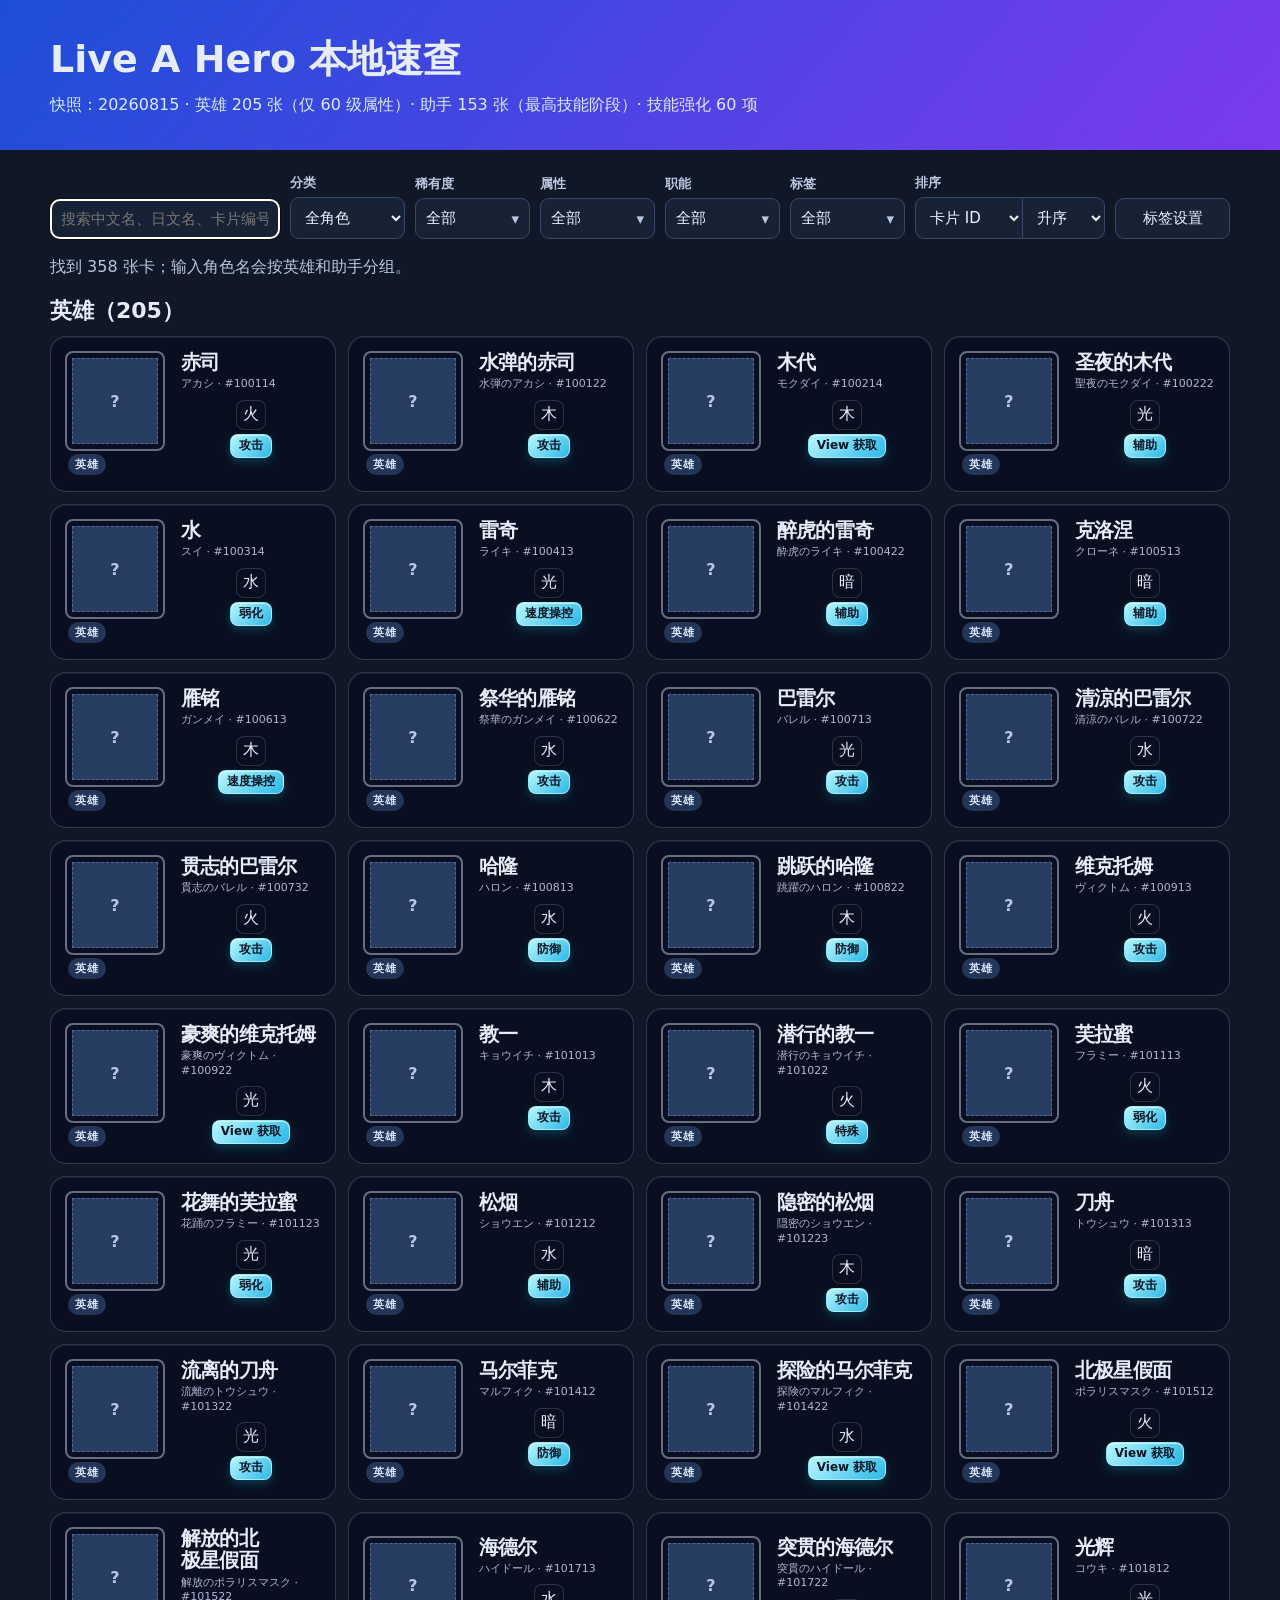
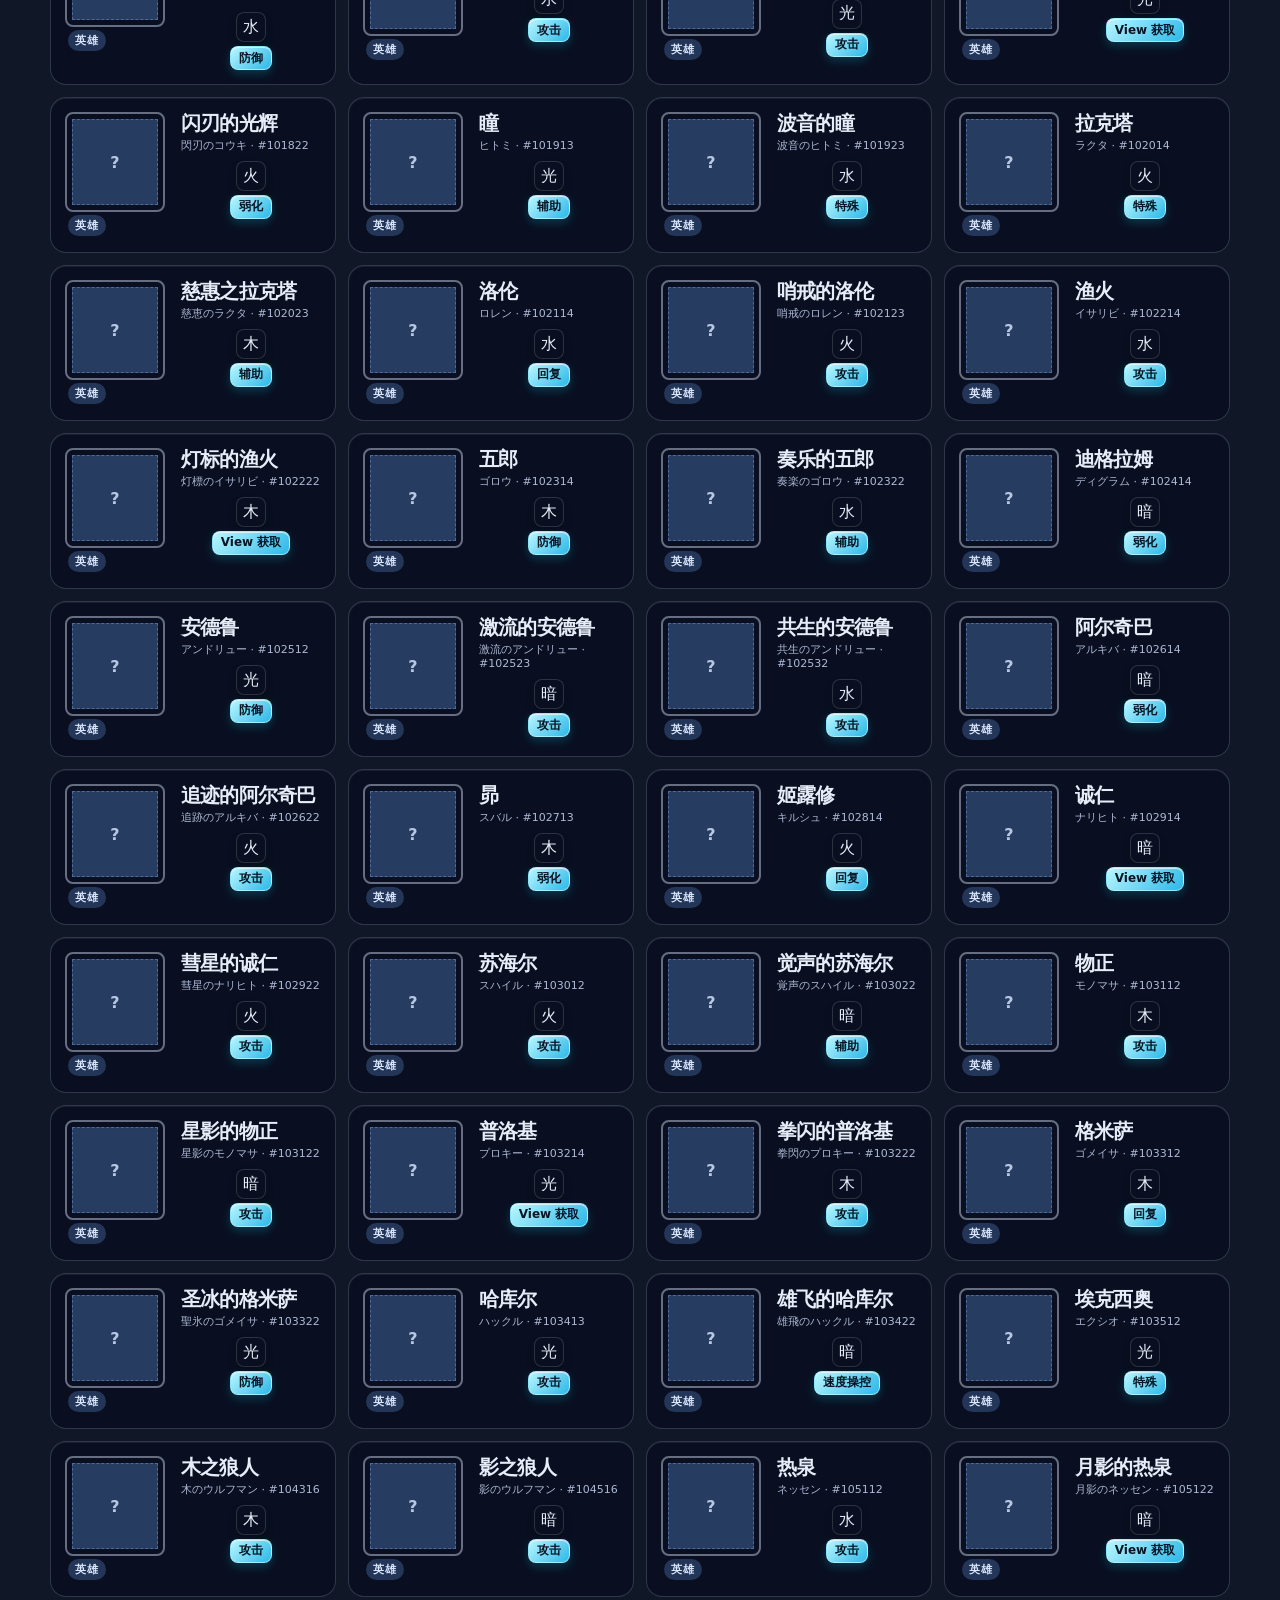
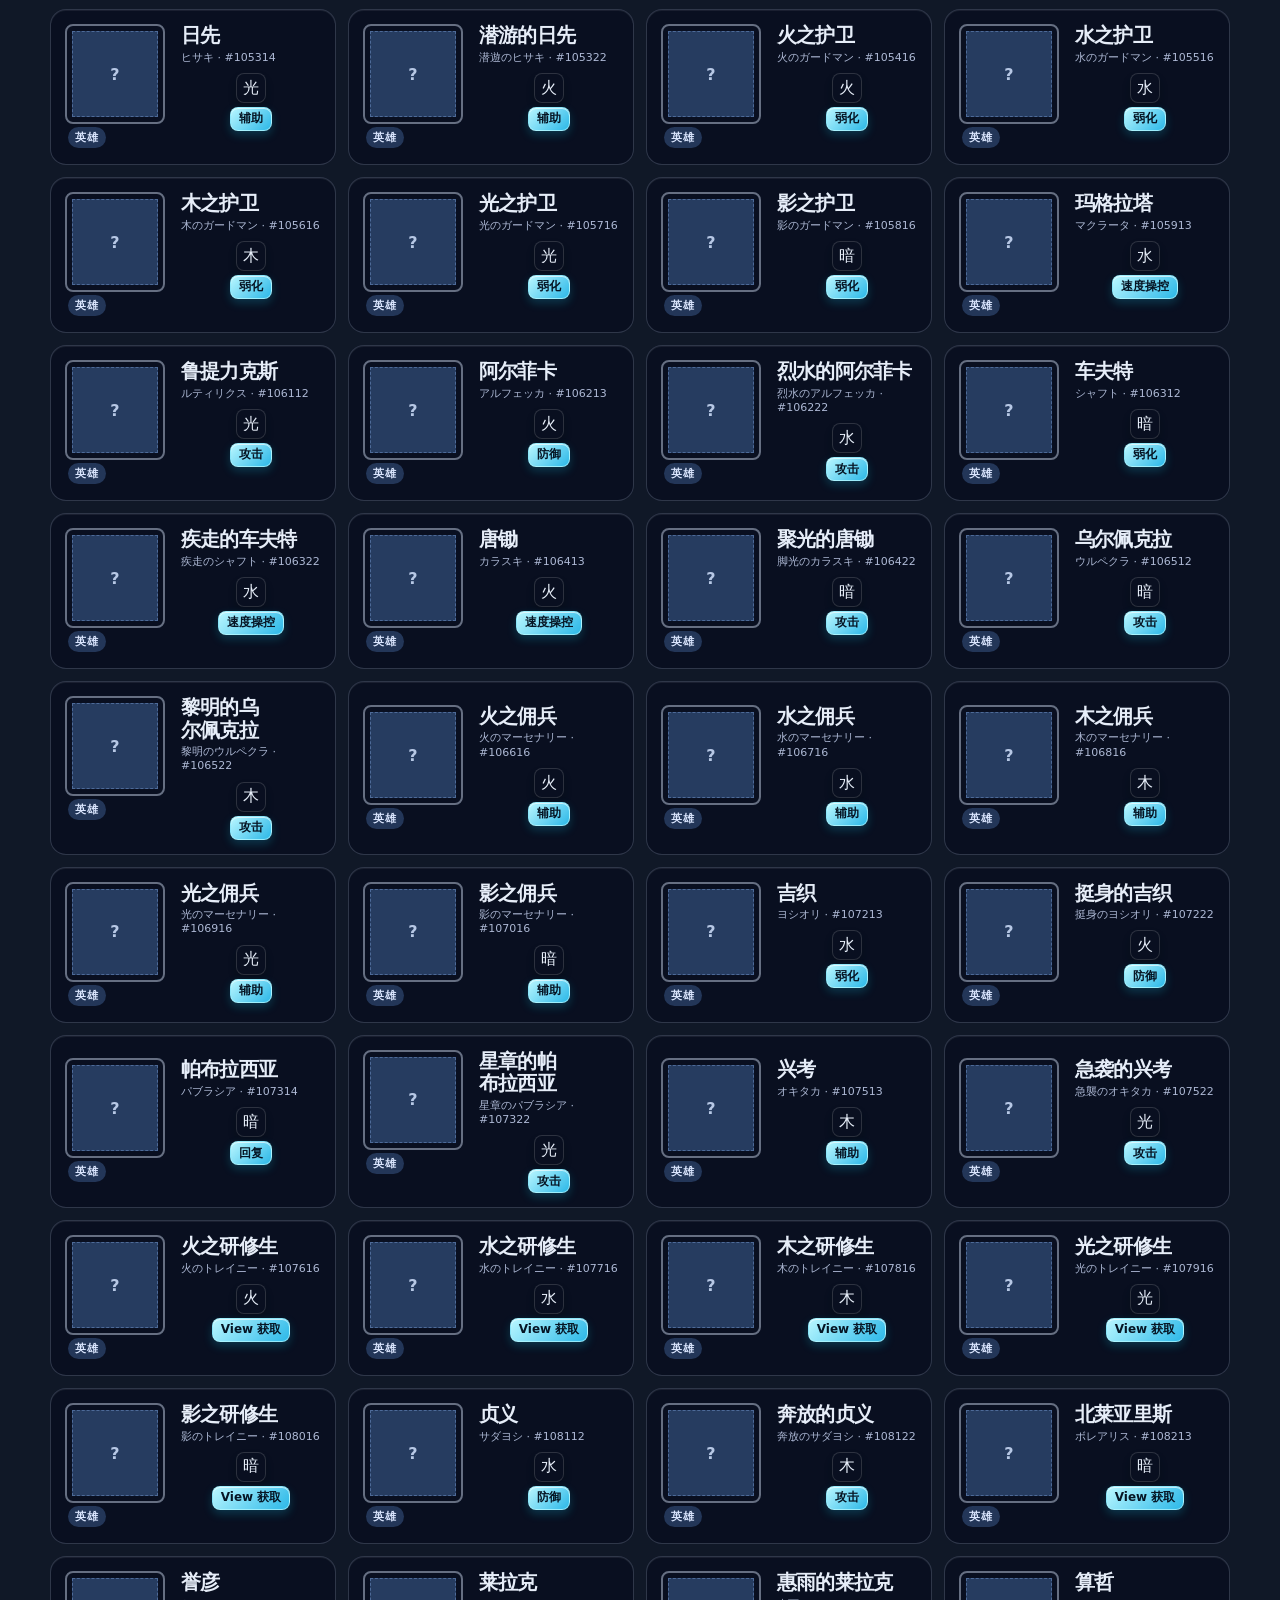
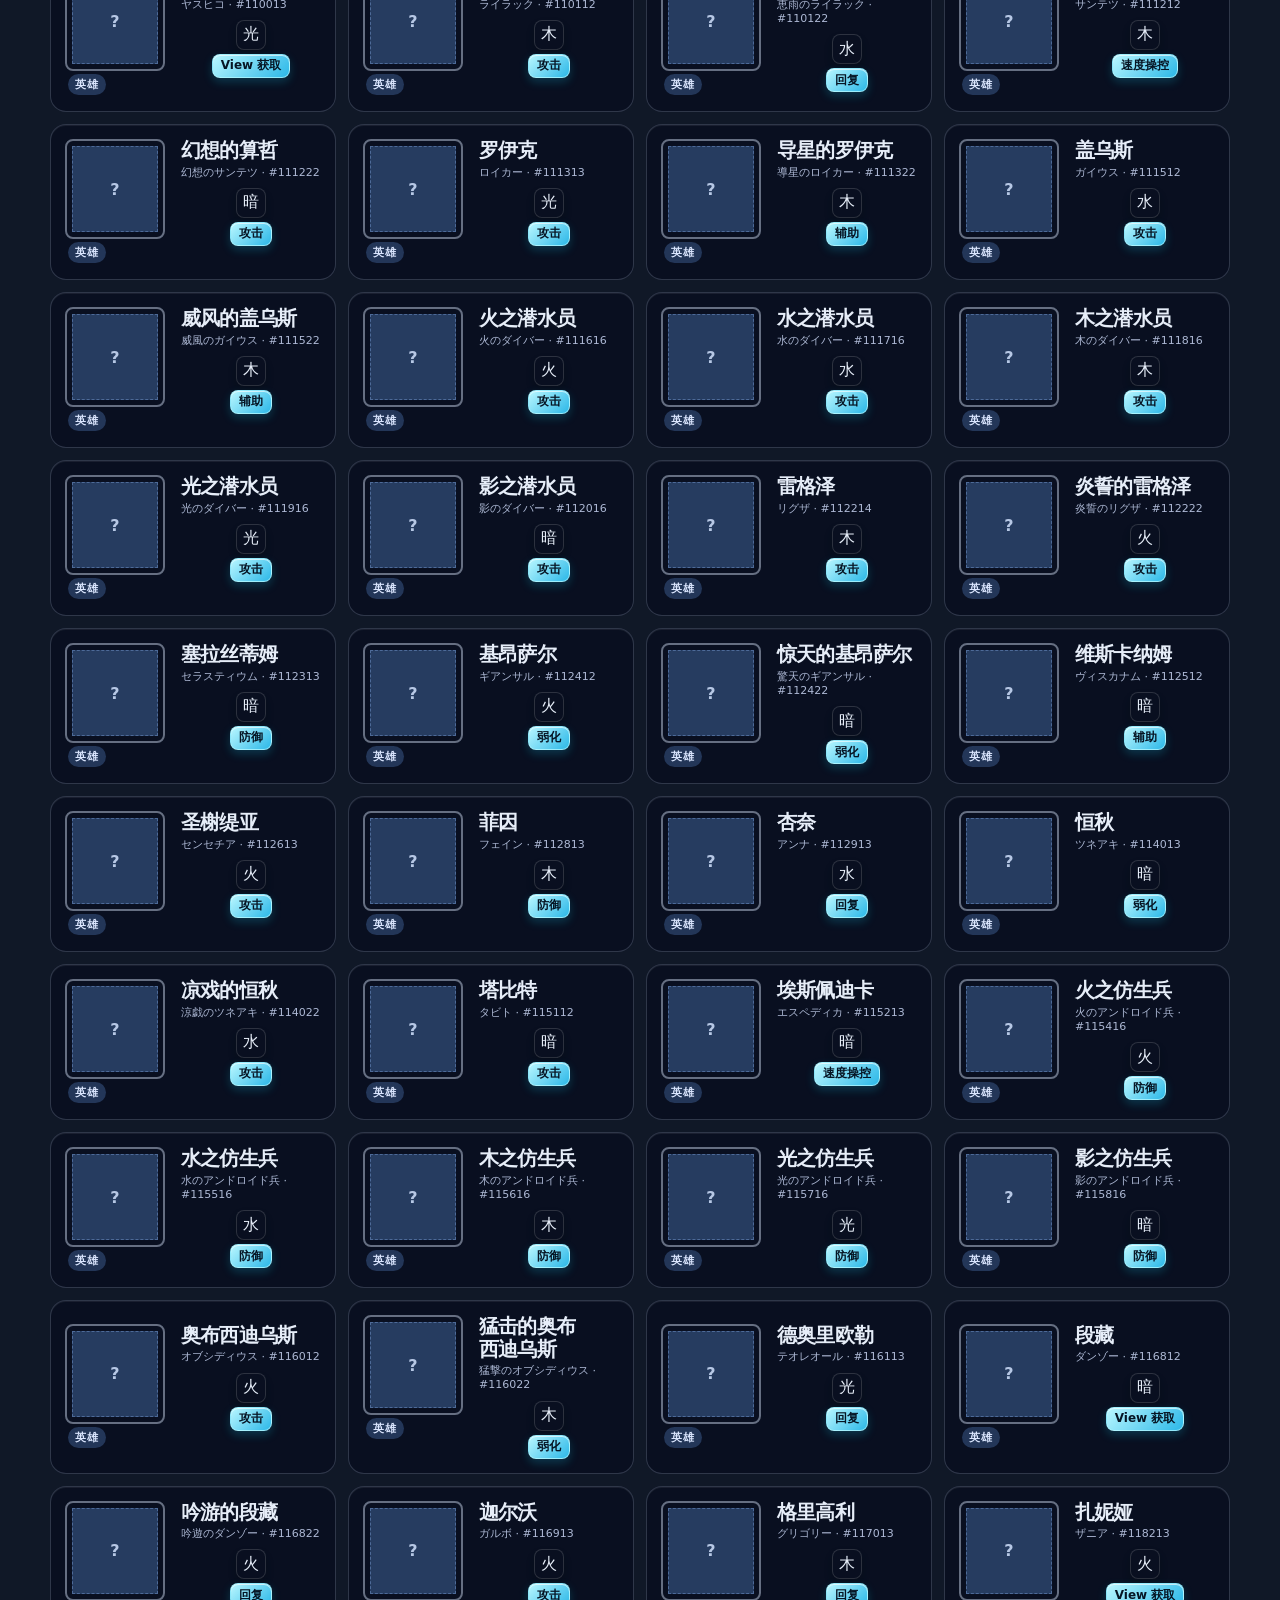
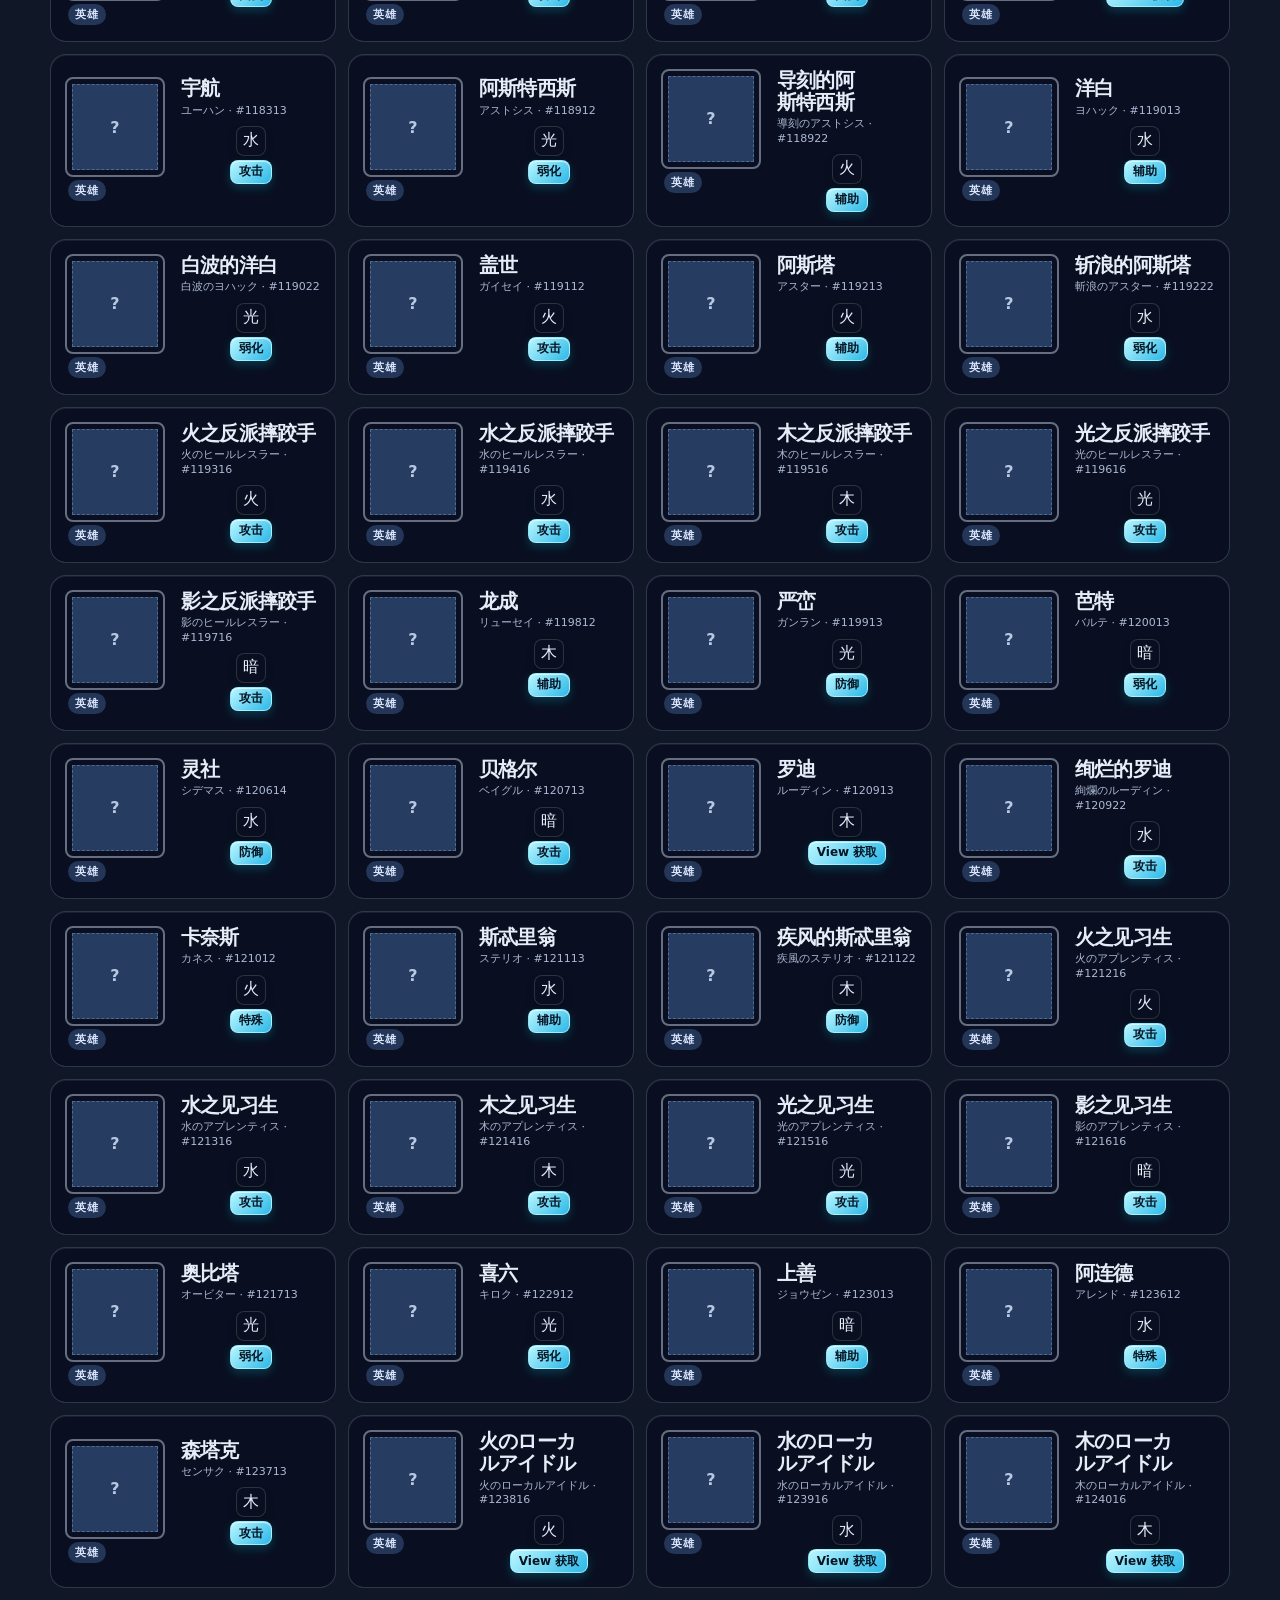
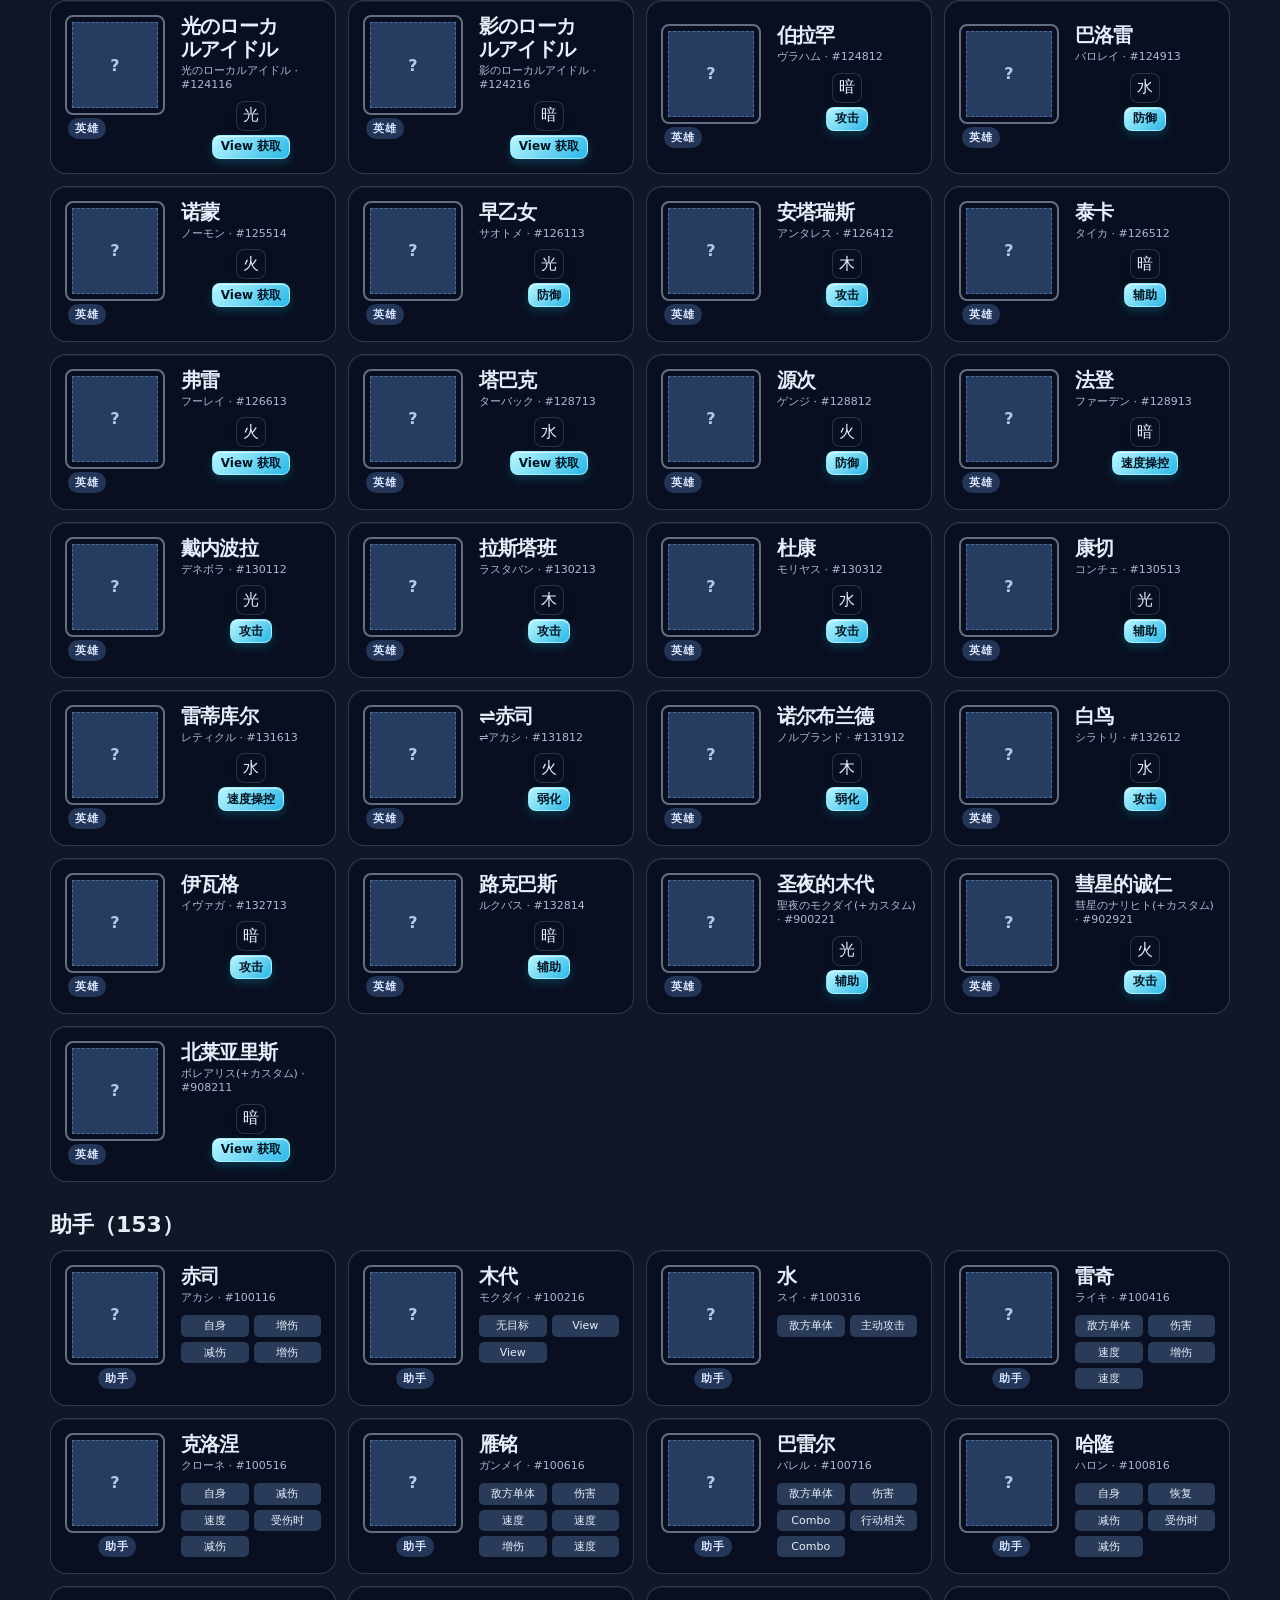
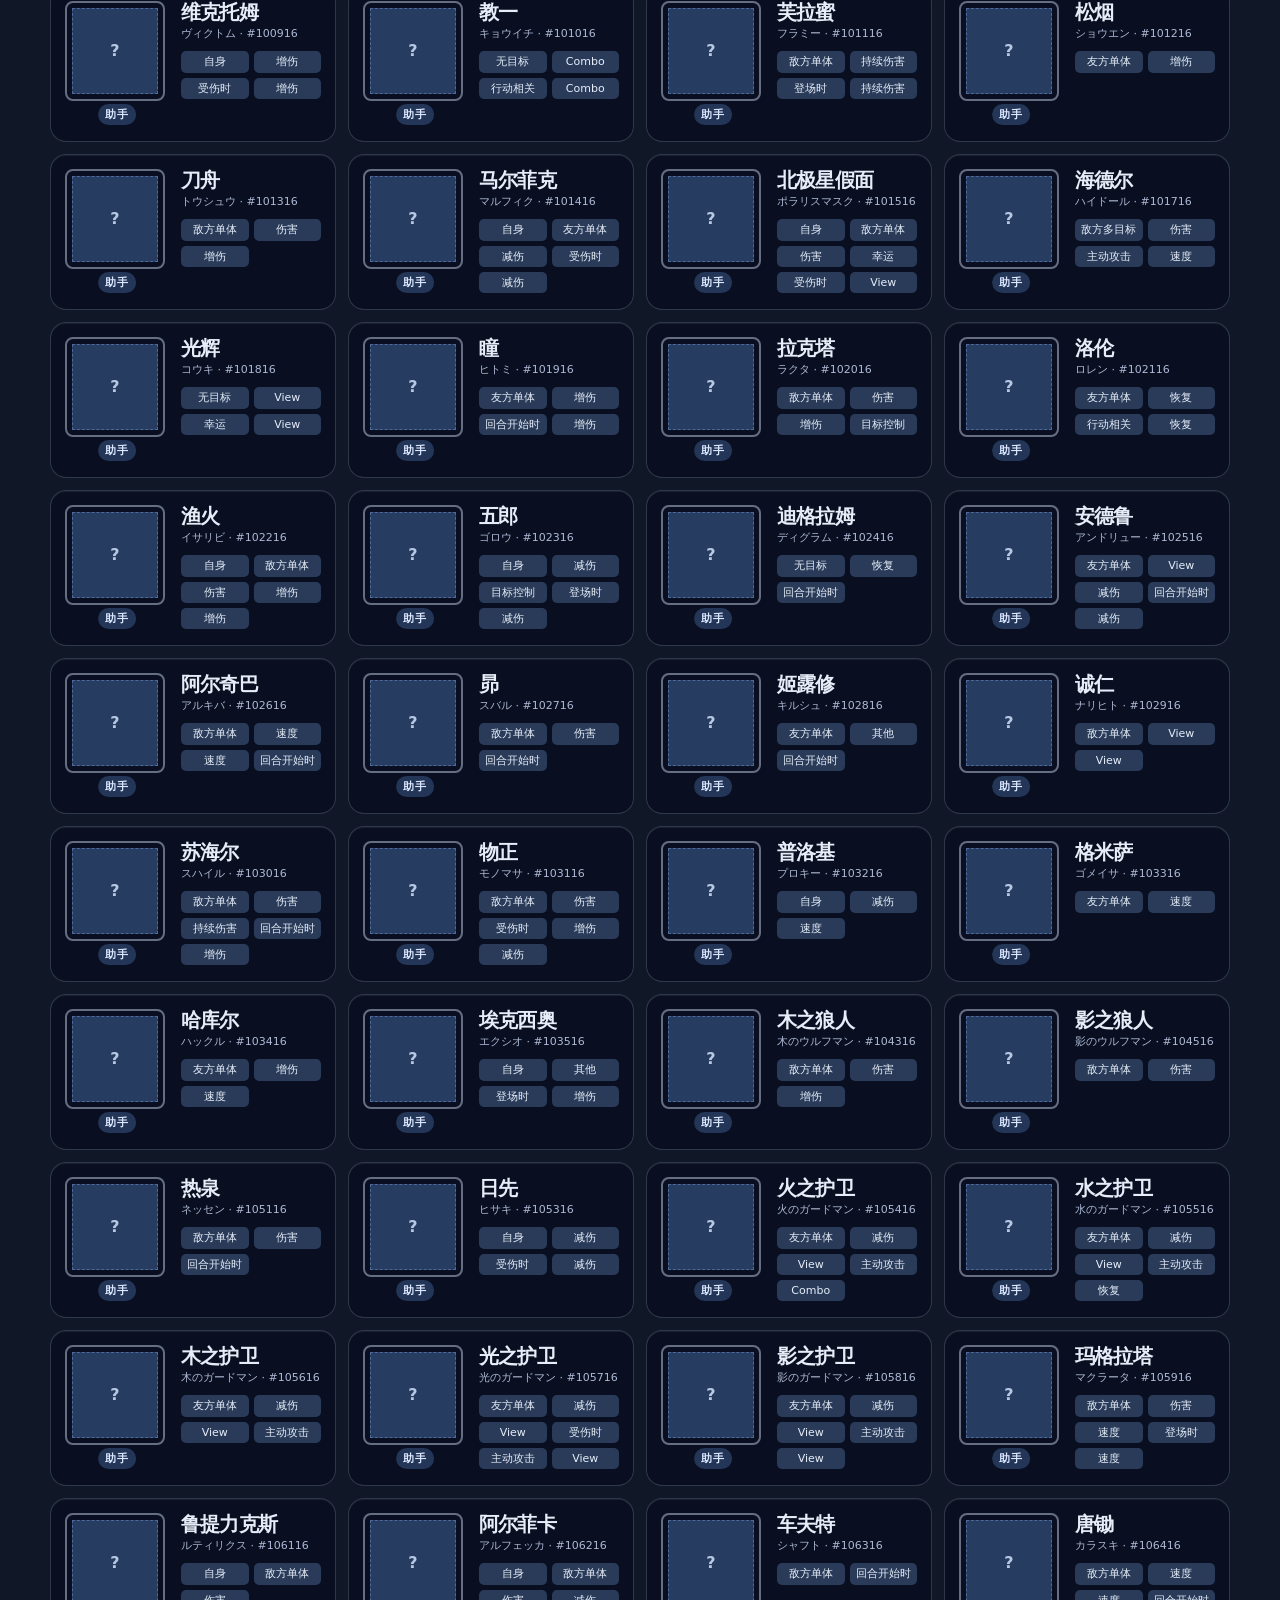
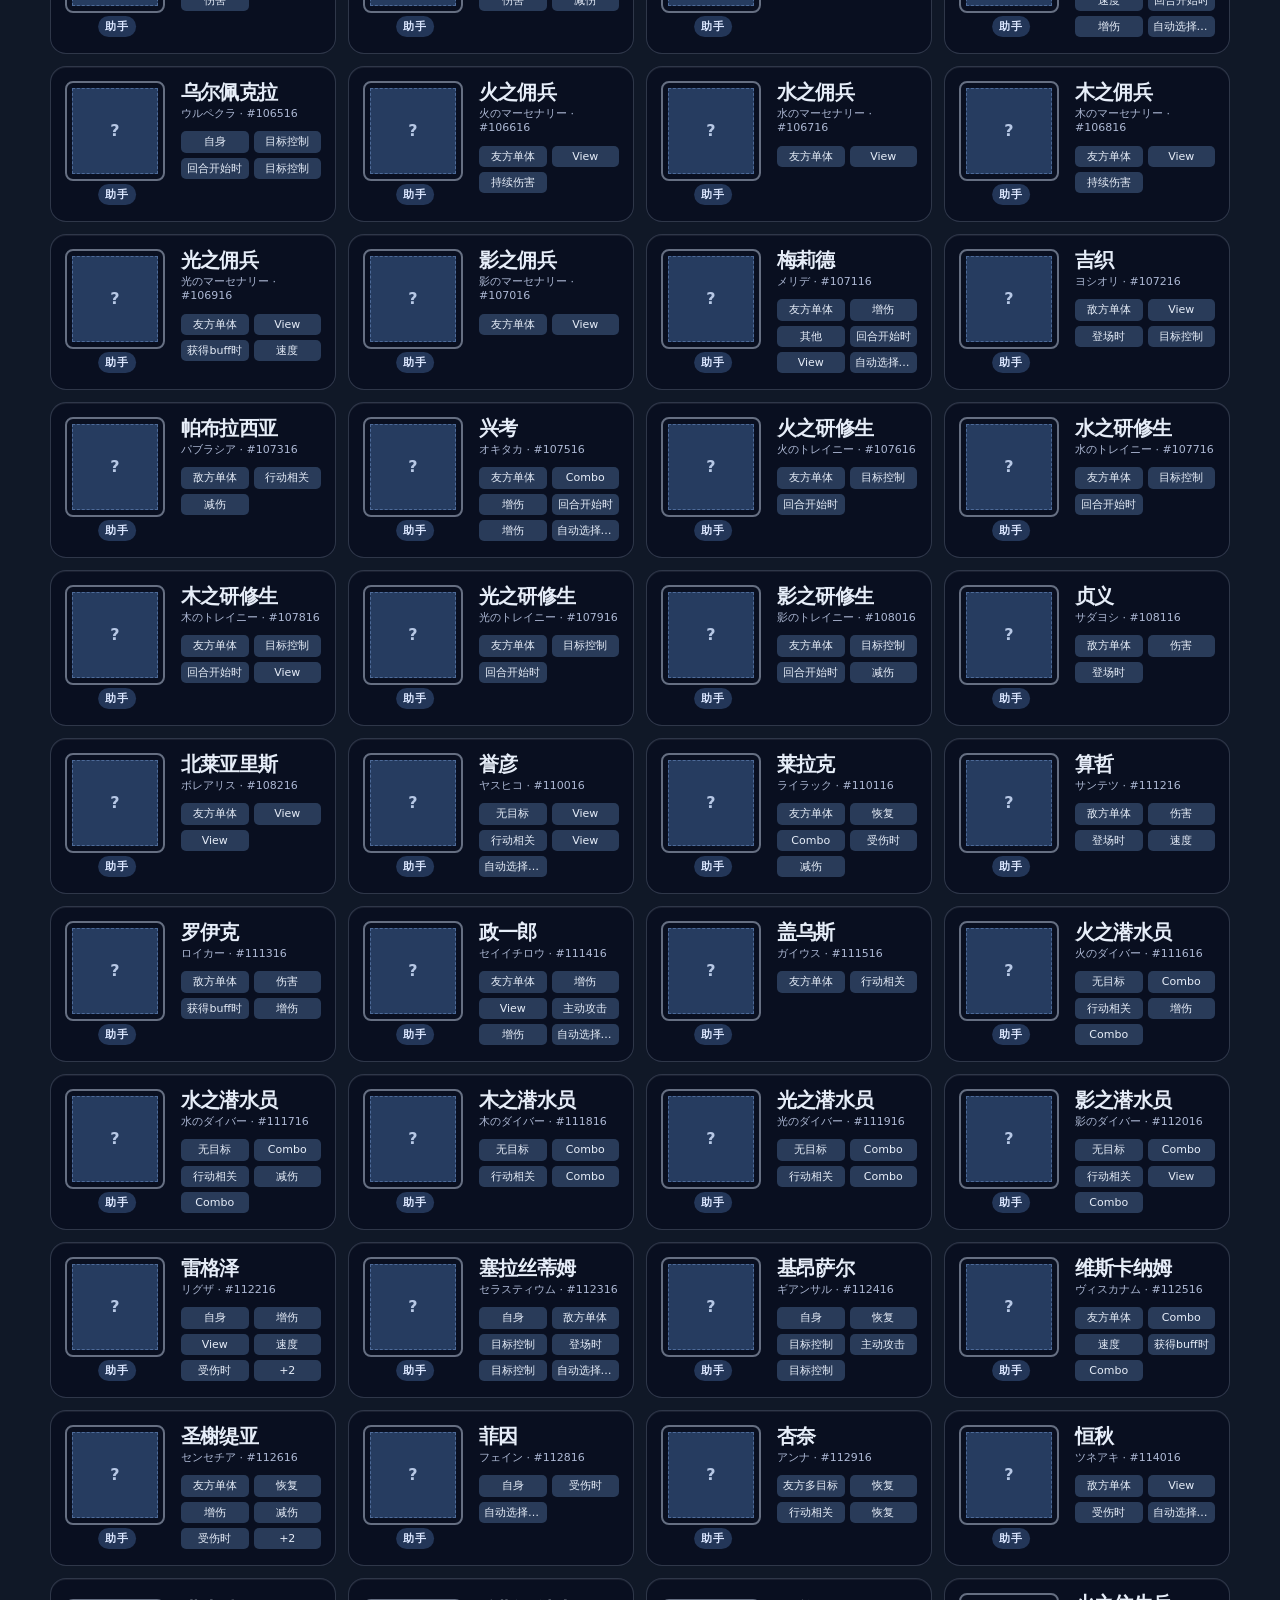
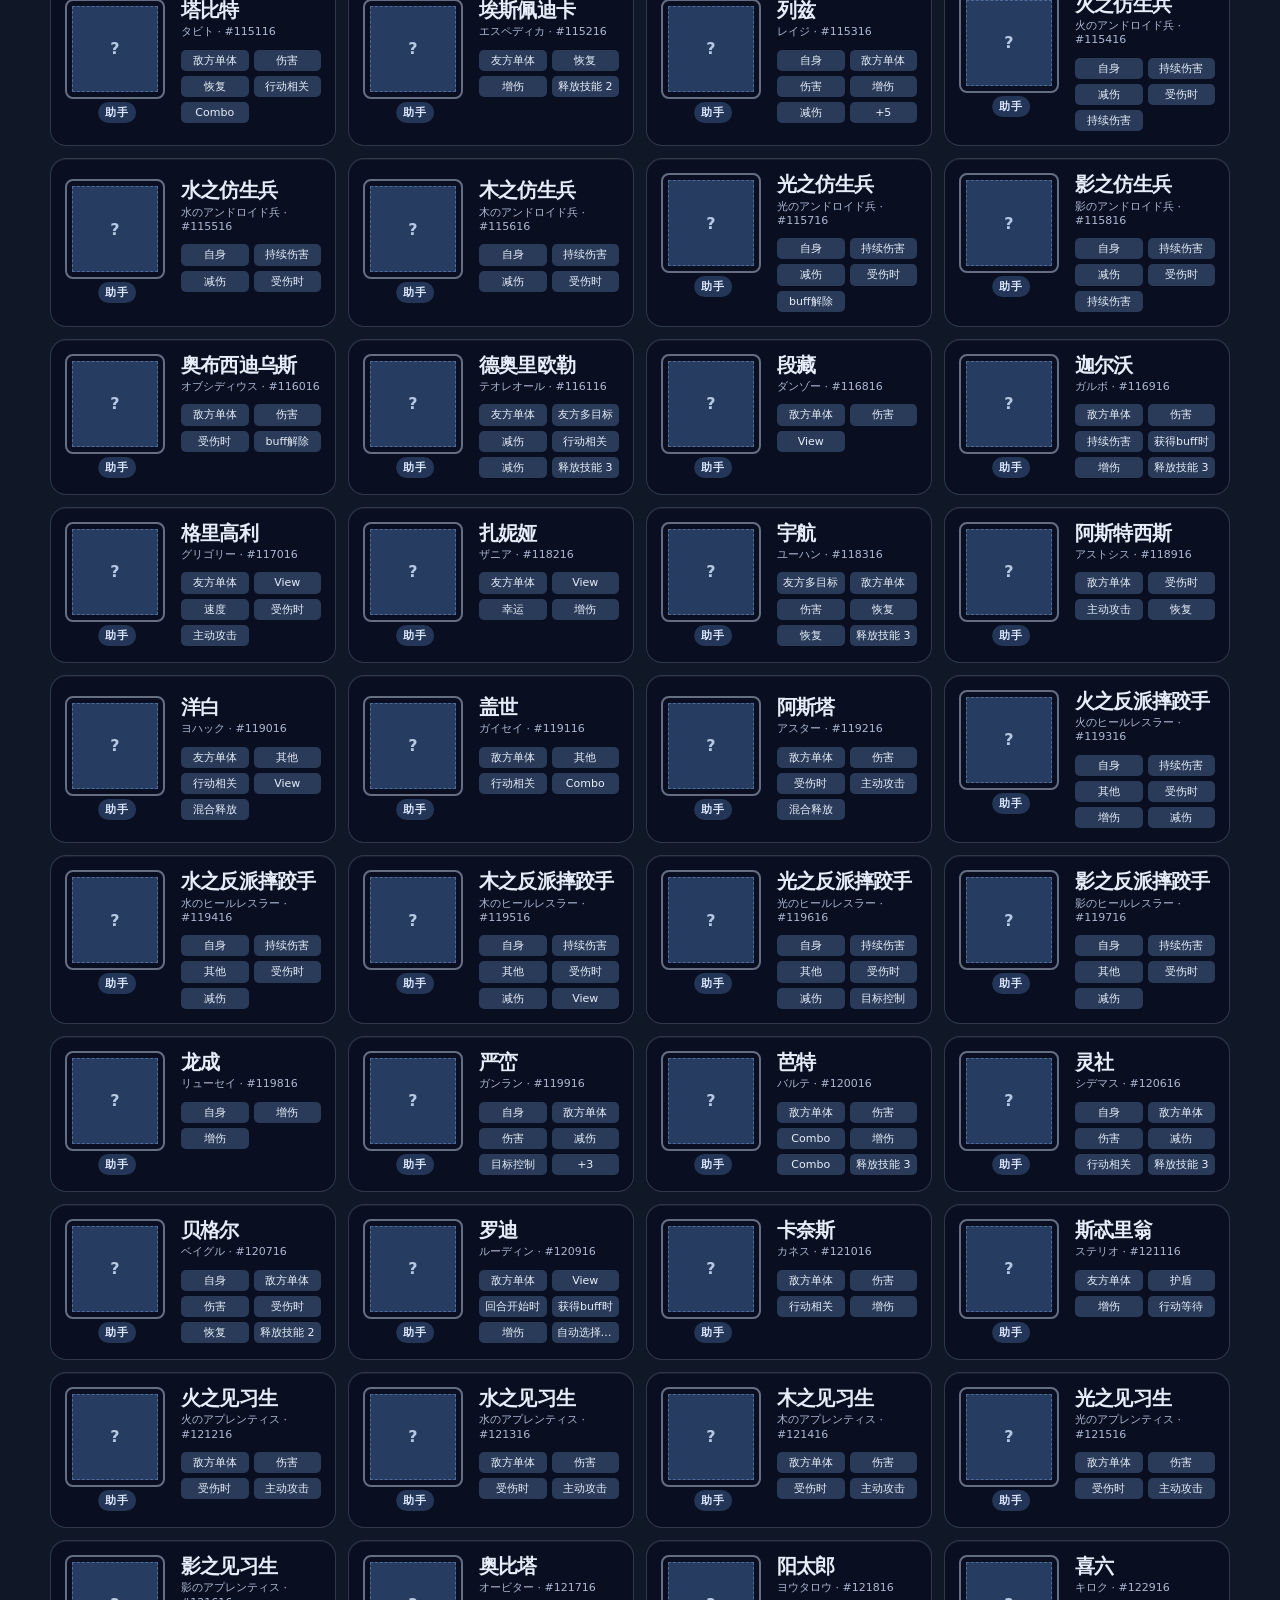
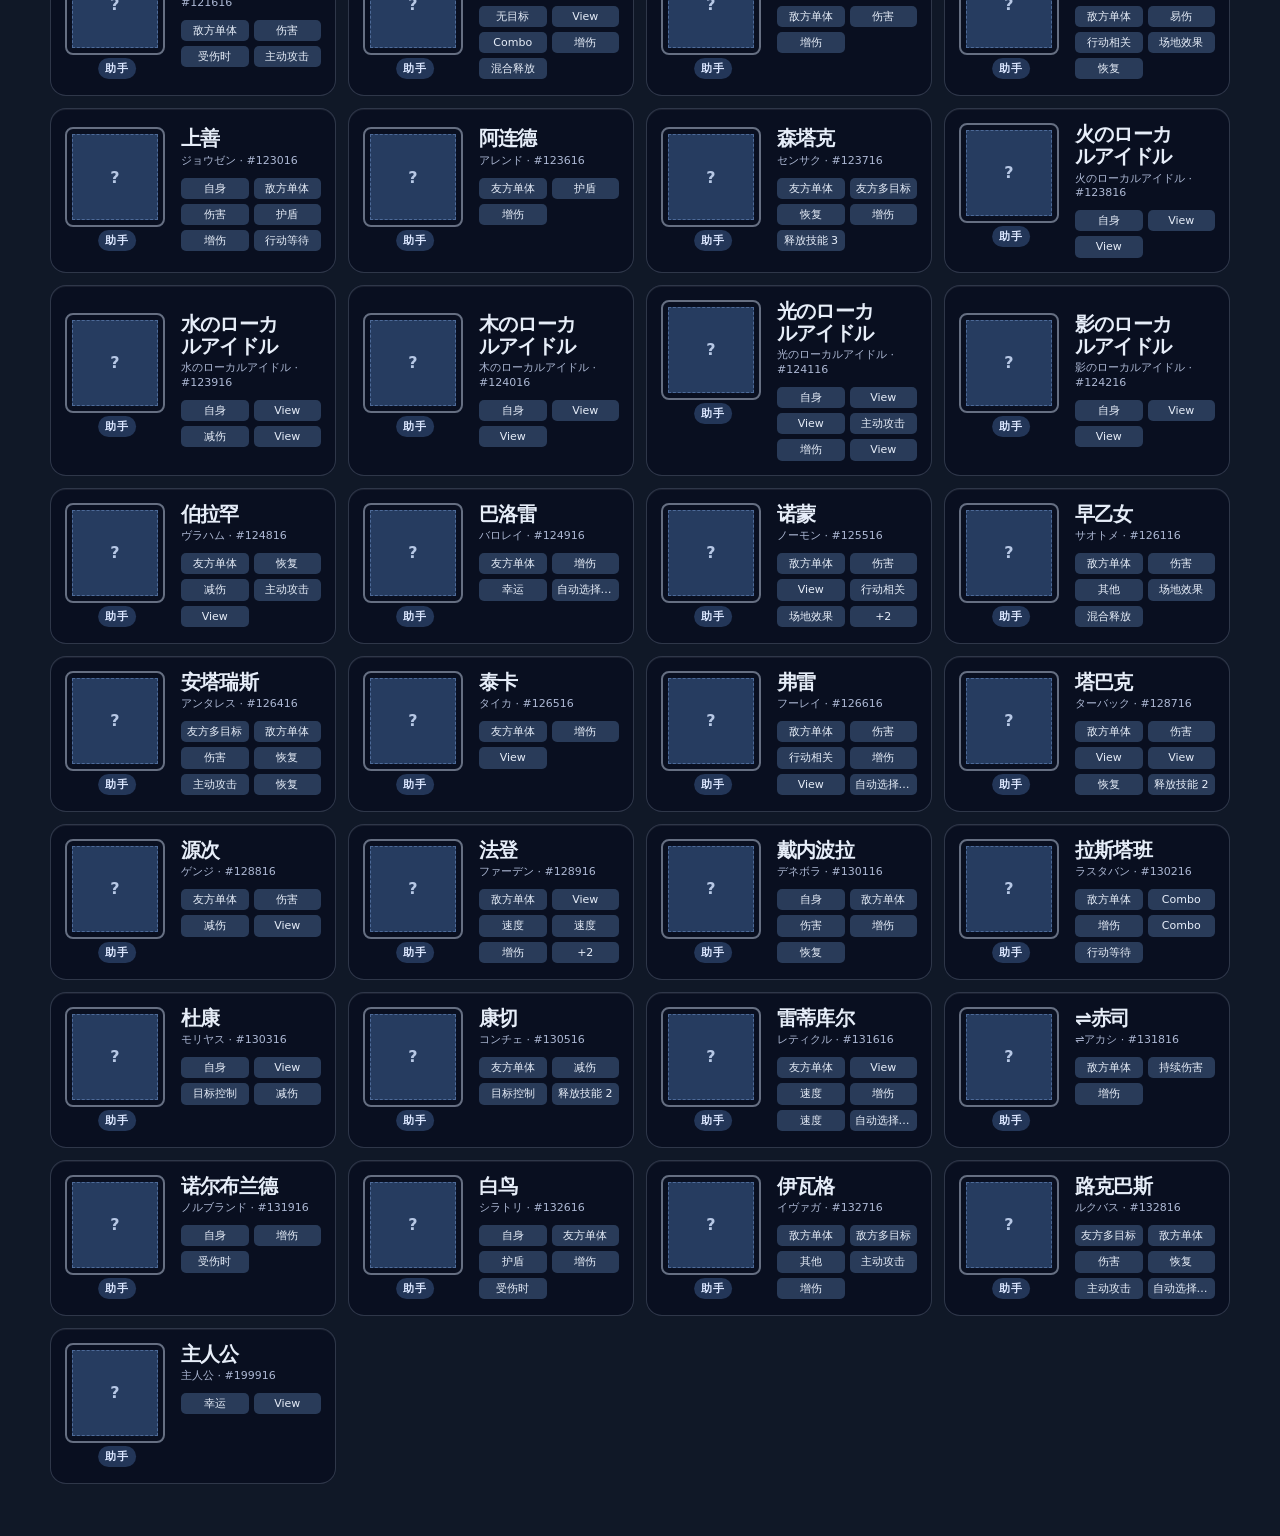
==== commit 08cd4a61: "quickref: compact official cards" ====
--- a/quickref/index.html
+++ b/quickref/index.html
@@ -14,18 +14,18 @@
     input, select, .controls button { width: 100%; border: 1px solid #394867; border-radius: 9px; background: #172235; color: #edf2ff; padding: 10px; font: inherit; font-size: 15px; } .controls button { cursor: pointer; } .controls button:hover, .controls button:focus { border-color: #77a5ff; background: #1b2c49; }
     .filter-control { display: grid; gap: 5px; min-width: 0; } .control-label { color: #b9c7df; font-size: 13px; font-weight: 700; } .sort-selects { display: grid; grid-template-columns: minmax(0, 1fr) minmax(82px, auto); } .sort-selects select { border-radius: 0; } .sort-selects select:first-child { border-radius: 9px 0 0 9px; } .sort-selects select + select { border-left: 0; border-radius: 0 9px 9px 0; } .multi-select { position: relative; } .multi-select-trigger { display: flex; justify-content: space-between; align-items: center; min-width: 0; text-align: left; white-space: nowrap; overflow: hidden; text-overflow: ellipsis; } .multi-select-trigger::after { content: '▾'; flex: 0 0 auto; margin-left: 6px; color: #b9c7df; } .multi-select-menu { position: absolute; z-index: 4; top: calc(100% + 6px); left: 0; width: max-content; min-width: 100%; max-width: min(310px, calc(100vw - 32px)); padding: 8px; border: 1px solid #516a93; border-radius: 9px; background: #132038; box-shadow: 0 12px 32px rgb(0 0 0 / 35%); } .multi-select-options { display: grid; gap: 2px; max-height: 260px; overflow: auto; } .multi-select-option { display: flex; align-items: center; gap: 8px; padding: 7px; border-radius: 6px; cursor: pointer; } .multi-select-option:hover { background: #1b2c49; } .multi-select-option input { width: auto; margin: 0; padding: 0; border: 0; background: transparent; accent-color: #77a5ff; } .multi-select-clear { margin-top: 8px; border-color: #516a93 !important; background: #1c2b46 !important; } .tag-select .multi-select-options { max-height: none; overflow: visible; } .tag-menu-level { position: relative; display: grid; gap: 2px; min-width: 180px; } .tag-menu-level .tag-menu-level { position: absolute; z-index: 1; top: -8px; left: calc(100% + 14px); max-height: 260px; padding: 8px; overflow: auto; border: 1px solid #516a93; border-radius: 9px; background: #132038; box-shadow: 0 12px 32px rgb(0 0 0 / 35%); } .tag-menu-branch { border: 0 !important; background: transparent !important; text-align: left; padding: 7px !important; } .tag-menu-branch::after { content: '›'; float: right; margin-left: 20px; color: #b9c7df; } .tag-menu-branch.is-active { background: #1b2c49 !important; }
     .summary { display: flex; gap: 12px; flex-wrap: wrap; margin: 18px 0; color: #b9c7df; } .pill { padding: 6px 10px; border-radius: 999px; background: #1f2c43; }
-    .groups { display: grid; gap: 28px; } h2 { margin: 0 0 10px; font-size: 22px; } .results { display: grid; grid-template-columns: repeat(auto-fill, minmax(420px, 1fr)); gap: 18px; }
-    button.card { cursor: pointer; min-width: 0; min-height: 220px; text-align: left; border: 1px solid rgb(212 223 255 / 19%); border-radius: 18px; color: inherit; padding: 21px 20px 20px; background: rgb(7 13 30 / 69%); box-shadow: inset 0 1px rgb(255 255 255 / 7%); font: inherit; } button.card:hover, button.card:focus { border-color: #77a5ff; background: #1b2c49; } .card-layout { display: grid; grid-template-columns: 148px minmax(0, 1fr); gap: 20px; align-items: start; }
+    .groups { display: grid; gap: 28px; } h2 { margin: 0 0 10px; font-size: 22px; } .results { display: grid; grid-template-columns: repeat(auto-fill, minmax(230px, 1fr)); gap: 12px; }
+    button.card { cursor: pointer; min-width: 0; text-align: left; border: 1px solid #31425f; border-radius: 12px; color: inherit; padding: 15px; background: #162238; font: inherit; } button.card:hover, button.card:focus { border-color: #77a5ff; background: #1b2c49; } .card-layout { display: grid; grid-template-columns: 58px minmax(0, 1fr); gap: 12px; align-items: center; }
     .card-title { display: flex; justify-content: space-between; gap: 8px; font-weight: 700; } .muted { color: #a9b7cf; font-size: 13px; } .tags { display: flex; gap: 6px; flex-wrap: wrap; margin-top: 10px; } .tag { background: #293b59; border-radius: 5px; padding: 3px 7px; font-size: 12px; }
-    .portrait-block { position: relative; min-height: 176px; } .portrait-shell { position: relative; width: 144px; height: 144px; } .official-frame { position: absolute; inset: 0; z-index: 1; width: 100%; height: 100%; pointer-events: none; } .official-frame-fallback { border: 2px solid #7d879b; border-radius: 8px; opacity: .8; } .role-badge { position: absolute; z-index: 2; left: 10px; bottom: 0; display: inline-flex; align-items: center; gap: 5px; min-height: 27px; padding: 3px 5px; } .role-badge.sidekick { left: 50%; transform: translateX(-50%); } .role-badge .role-icon { width: 22px; height: 22px; } .role-badge .role-wordmark { width: auto; height: 20px; } .role-badge.sidekick .role-wordmark { height: 17px; } .role-fallback { padding: 3px 8px; border-radius: 999px; background: #233658; color: #dce7ff; font-size: 12px; font-weight: 800; letter-spacing: .08em; }
-    .avatar { display: inline-flex; flex: 0 0 auto; align-items: center; justify-content: center; overflow: hidden; border: 1px solid #4d6a98; border-radius: 50%; background: #263c60; color: #d8e7ff; font-weight: 700; } .avatar img { width: 100%; height: 100%; object-fit: cover; } .avatar-small { width: 58px; height: 58px; font-size: 24px; } .avatar-large { width: 86px; height: 86px; font-size: 34px; } .avatar-missing { border-style: dashed; color: #b7c8e5; } .card-avatar { position: absolute; inset: 10px; width: auto; height: auto; border-radius: 0; } .card-avatar img { object-fit: cover; } .card-copy { min-width: 0; padding-top: 5px; } .name-line { display: flex; align-items: flex-start; justify-content: space-between; gap: 10px; } .name-copy { min-width: 0; } .card-name { margin: 0; font-size: 25px; line-height: 1.08; letter-spacing: -.05em; } .card-jp-name { margin: 6px 0 0; color: #aeb9d5; font-size: 13px; } .attribute-stack { display: flex; flex: 0 0 84px; flex-direction: column; align-items: center; gap: 6px; width: 84px; } .hero-element { display: inline-flex; width: 32px; height: 32px; align-items: center; justify-content: center; overflow: hidden; border-radius: 8px; box-shadow: 0 0 0 1px rgb(255 255 255 / 15%), 0 7px 14px rgb(0 0 0 / 20%); } .hero-element img { display: block; width: 100%; height: 100%; object-fit: contain; } .hero-role { display: inline-flex; align-items: center; min-height: 26px; max-width: 84px; padding: 5px 9px; border: 1px solid rgb(173 246 255 / 68%); border-radius: 8px; color: #061524; background: linear-gradient(135deg, #b9f7ff, #2cb8e8); box-shadow: 0 5px 14px rgb(25 202 239 / 22%), inset 0 1px rgb(255 255 255 / 62%); font-size: 12px; font-weight: 900; line-height: 1.1; white-space: nowrap; } .card-tags { margin-top: 18px; }
+    .avatar { display: inline-flex; flex: 0 0 auto; align-items: center; justify-content: center; overflow: hidden; border: 1px solid #4d6a98; border-radius: 50%; background: #263c60; color: #d8e7ff; font-weight: 700; } .avatar img { width: 100%; height: 100%; object-fit: cover; } .avatar-small { width: 58px; height: 58px; font-size: 24px; } .avatar-large { width: 86px; height: 86px; font-size: 34px; } .avatar-missing { border-style: dashed; color: #b7c8e5; }
+    body.official-card-layout .results { grid-template-columns: repeat(4, minmax(0, 1fr)); gap: 12px; } body.official-card-layout button.card { min-height: 150px; padding: 14px; border-color: rgb(212 223 255 / 19%); border-radius: 16px; background: rgb(7 13 30 / 69%); box-shadow: inset 0 1px rgb(255 255 255 / 7%); } body.official-card-layout .card-layout { grid-template-columns: 104px minmax(0, 1fr); gap: 12px; align-items: start; } body.official-card-layout .portrait-block { position: relative; min-height: 126px; } body.official-card-layout .portrait-shell { position: relative; width: 100px; height: 100px; } body.official-card-layout .official-frame { position: absolute; inset: 0; z-index: 1; width: 100%; height: 100%; pointer-events: none; } body.official-card-layout .official-frame-fallback { border: 2px solid #7d879b; border-radius: 8px; opacity: .8; } body.official-card-layout .role-badge { position: absolute; z-index: 2; left: 0; bottom: 0; display: inline-flex; align-items: center; gap: 4px; min-height: 22px; padding: 2px 3px; } body.official-card-layout .role-badge.sidekick { left: 50%; transform: translateX(-50%); } body.official-card-layout .role-badge .role-icon { width: 18px; height: 18px; } body.official-card-layout .role-badge .role-wordmark { width: auto; height: 16px; } body.official-card-layout .role-badge.sidekick .role-wordmark { height: 14px; } body.official-card-layout .role-fallback { padding: 3px 7px; border-radius: 999px; background: #233658; color: #dce7ff; font-size: 11px; font-weight: 800; letter-spacing: .08em; } body.official-card-layout .card-avatar { position: absolute; inset: 7px; width: auto; height: auto; border-radius: 0; } body.official-card-layout .card-avatar img { object-fit: cover; } body.official-card-layout .card-copy { display: flex; min-width: 0; flex-direction: column; align-items: stretch; } body.official-card-layout .name-copy { min-width: 0; } body.official-card-layout .card-name { margin: 0; font-size: 20px; line-height: 1.12; letter-spacing: -.04em; text-wrap: balance; } body.official-card-layout .card-jp-name { margin: 4px 0 0; color: #aeb9d5; font-size: 11px; line-height: 1.3; text-wrap: pretty; } body.official-card-layout .attribute-stack { display: flex; flex-direction: column; align-items: center; gap: 5px; margin: 9px auto 0; } body.official-card-layout .hero-element { display: inline-flex; width: 28px; height: 28px; align-items: center; justify-content: center; overflow: hidden; border-radius: 7px; box-shadow: 0 0 0 1px rgb(255 255 255 / 15%), 0 5px 10px rgb(0 0 0 / 20%); } body.official-card-layout .hero-element img { display: block; width: 100%; height: 100%; object-fit: contain; } body.official-card-layout .hero-role { display: inline-flex; align-items: center; min-height: 24px; padding: 4px 8px; border: 1px solid rgb(173 246 255 / 68%); border-radius: 8px; color: #061524; background: linear-gradient(135deg, #b9f7ff, #2cb8e8); box-shadow: 0 4px 10px rgb(25 202 239 / 22%), inset 0 1px rgb(255 255 255 / 62%); font-size: 12px; font-weight: 900; line-height: 1.1; white-space: nowrap; } body.official-card-layout .card-tags { display: grid; grid-template-columns: repeat(2, minmax(0, 1fr)); gap: 5px; margin-top: 10px; } body.official-card-layout .card-tags .tag { min-width: 0; overflow: hidden; padding: 4px 5px; font-size: 11px; line-height: 1.2; text-align: center; text-overflow: ellipsis; white-space: nowrap; }
     dialog { width: min(820px, calc(100% - 28px)); max-height: 88vh; overflow: auto; color: #edf2ff; background: #132038; border: 1px solid #516a93; border-radius: 14px; padding: 0; } dialog::backdrop { background: rgb(0 0 0 / 65%); }
     .detail { padding: 24px; } .close { float: right; cursor: pointer; color: #dce8ff; background: transparent; border: 0; font-size: 26px; } .detail-heading { display: flex; gap: 16px; align-items: center; padding-right: 34px; } .detail-heading h2 { margin: 0; } .hero-detail-header { position: sticky; top: 0; z-index: 1; display: flex; gap: 16px; align-items: center; width: calc(100% + 48px); margin: -24px -24px 18px; padding: 24px 58px 18px 24px; background: #132038; border-bottom: 1px solid #516a93; box-shadow: 0 5px 12px rgb(8 15 29 / 55%); } .hero-detail-header .detail-close { position: absolute; top: 18px; right: 18px; z-index: 2; } .hero-detail-header .detail-heading { flex: 1 1 280px; min-width: 0; padding-right: 0; } .hero-detail-facts { display: grid; flex: 0 1 250px; grid-template-columns: repeat(2, minmax(105px, 1fr)); gap: 9px; } .hero-detail-fact { min-width: 0; padding: 9px 11px; border-radius: 8px; background: #1c2b46; } .hero-detail-fact strong { display: block; font-size: 22px; } .stat-grid { display: grid; grid-template-columns: repeat(auto-fit, minmax(130px, 1fr)); gap: 9px; margin: 18px 0; } .stat { background: #1c2b46; padding: 10px; border-radius: 8px; } .skill { border-left: 3px solid #7aa6ff; background: #192942; padding: 12px; margin: 10px 0; white-space: pre-wrap; } .upgrade { border-left-color: #f59e0b; } .source { color: #fbbf24; font-size: 12px; margin-top: 6px; }
     .status-detail { position: fixed; right: 24px; bottom: 24px; z-index: 3; width: min(620px, calc(100% - 28px)); max-height: min(560px, calc(100vh - 48px)); overflow: auto; color: #edf2ff; background: #132038; border: 1px solid #516a93; border-radius: 14px; box-shadow: 0 12px 32px rgb(0 0 0 / 45%); } .status-term { cursor: pointer; border: 0; border-bottom: 1px dashed #8fb5ff; color: #a8c7ff; background: transparent; padding: 0; font: inherit; font-weight: 700; } .status-term:hover, .status-term:focus { color: #d7e6ff; border-bottom-style: solid; } .status-term-highlight { color: #c5d7ff; background: rgb(122 166 255 / 18%); border-radius: 3px; padding: 0 2px; font-weight: 700; } .status-term-note { color: #b7c8e8; font-size: 0.92em; } .status-content { margin: 16px 0 0; white-space: pre-wrap; line-height: 1.65; }
-    .empty { color: #a9b7cf; margin: 20px 0; } @media (max-width: 850px) { .controls { grid-template-columns: repeat(2, minmax(0, 1fr)); } .controls input { grid-column: span 2; } } @media (max-width: 600px) { input, select, .controls button { padding: 9px; font-size: 14px; } .results { grid-template-columns: 1fr; } .card-layout { grid-template-columns: 122px minmax(0, 1fr); gap: 14px; } button.card { padding: 16px 14px; } .portrait-block { min-height: 151px; } .portrait-shell { width: 119px; height: 119px; } .card-avatar { inset: 8px; } .card-name { font-size: 22px; white-space: nowrap; } .card-tags { margin-top: 12px; } .tag-menu-level .tag-menu-level { position: static; width: auto; min-width: 0; margin-top: 8px; } .hero-detail-header { flex-wrap: wrap; align-items: flex-start; } .hero-detail-facts { width: 100%; flex-basis: 100%; } .sort-selects { grid-template-columns: 1fr; gap: 6px; } .sort-selects select, .sort-selects select:first-child, .sort-selects select + select { border: 1px solid #394867; border-radius: 9px; } }
+    .empty { color: #a9b7cf; margin: 20px 0; } @media (max-width: 1119px) { body.official-card-layout .results { grid-template-columns: repeat(3, minmax(0, 1fr)); } } @media (max-width: 860px) { .controls { grid-template-columns: repeat(2, minmax(0, 1fr)); } .controls input { grid-column: span 2; } body.official-card-layout .results { grid-template-columns: repeat(2, minmax(0, 1fr)); } } @media (max-width: 600px) { input, select, .controls button { padding: 9px; font-size: 14px; } body.official-card-layout .results { grid-template-columns: 1fr; } body.official-card-layout .card-layout { grid-template-columns: 116px minmax(0, 1fr); gap: 14px; } body.official-card-layout .portrait-block { min-height: 139px; } body.official-card-layout .portrait-shell { width: 112px; height: 112px; } body.official-card-layout .card-avatar { inset: 8px; } body.official-card-layout .card-name { font-size: 22px; } .tag-menu-level .tag-menu-level { position: static; width: auto; min-width: 0; margin-top: 8px; } .hero-detail-header { flex-wrap: wrap; align-items: flex-start; } .hero-detail-facts { width: 100%; flex-basis: 100%; } .sort-selects { grid-template-columns: 1fr; gap: 6px; } .sort-selects select, .sort-selects select:first-child, .sort-selects select + select { border: 1px solid #394867; border-radius: 9px; } }
   </style>
 </head>
-<body>
+<body class="official-card-layout">
   <header><h1>Live A Hero 本地速查</h1><p id="snapshot"></p></header>
   <main>
     <section class="controls" aria-label="筛选条件">
@@ -44,7 +44,7 @@
   <dialog id="tagSettingsDetail" aria-labelledby="tagSettingsTitle"><div class="detail"><button class="close tag-settings-close" aria-label="关闭标签设置">×</button><h2 id="tagSettingsTitle">标签管理</h2><p class="status-content">本页仅用于查询。请先在项目根目录运行 <code>uv run python scripts/assistant_tag_admin.py</code>，再打开 <a href="http://127.0.0.1:8787/" target="_blank" rel="noreferrer">本机标签管理页</a> 维护标签和助手归属。保存后会自动更新本页。</p></div></dialog>
 
   <script>
-    const catalog = {"metadata": {"snapshotId": "20260815", "generatedAt": "2026-08-29T09:58:30.980553+00:00", "heroCardCount": 205, "sidekickCardCount": 153, "skillCount": 856, "skillUpgradeCount": 60, "translationPolicy": "官方简中优先；缺失片段保留日文原文。", "heroStatPolicy": "同名英雄仅保留最高星卡的 60 级属性；无 60 级数据的特殊卡保留技能并标记。", "sidekickSkillPolicy": "每名助手仅保留最高阶段的主动技能与最高等级装备技能。"}, "cards": [{"key": "hero:131812", "kind": "hero", "cardId": "131812", "name": "⇌赤司", "nameSource": "官方简中", "originalName": "⇌アカシ", "aliases": [], "avatar": {"status": "available", "code": "xenoakashi"}, "rarity": 6, "initialRarity": 5, "element": {"code": 1, "label": "火"}, "role": {"code": 4, "label": "弱化"}, "stats": {"level60": {"level": 60, "hp": 5084, "attack": 2810, "agility": 109}}, "skills": [{"skillId": "1318101", "relation": "主动技能", "viewCost": 0, "name": "武装投掷", "nameSource": "官方简中", "originalName": "アーマメント・ハール", "description": "对敌方单体造成60%伤害。附加1次行动期间炸裂。存在被附加武装的我方的情况下，在自身攻击前，对作为技能目标的敌人发动被附加武装的我方的技能1。满足以下条件时，此技能在1回合内仅1次变化为“强制武装”。（１）当前为自身的行动顺序（２）当前的ViewPower为3000以上（３）⇌赤司以外存在我方（４）被附加武装的我方数量为1人以下此英雄不计入英雄“赤司”的我方。", "descriptionSource": "官方简中", "officialChineseAvailability": "完整官方简中", "statusTermSources": "官方简中", "statusTerms": [{"id": "6053", "name": "炸裂", "description": "行动结束时，受到炸裂制造者的ATK基础值40%伤害。（火属性）\n无视状态变化的重复无效，最多5个。", "source": "官方简中"}, {"id": "3872", "name": "强制武装", "description": "消耗3000ViewPower，对我方单体附加1次的武装。\n技能发动后，再行动1次。", "source": "官方简中"}, {"id": "1318101", "name": "武装", "description": "⇌赤司的技能发动武装效果时，会发动拥有此状态变化的我方的技能1。拥有此状态变化的角色在对敌方造成伤害时，附加1次行动期间依属性而定的炸裂。被附加武装的角色，ATK低于⇌赤司基础ATK的情况下，其ATK会被视为与⇌赤司的基础ATK相同。附加时，解除自身以外由⇌赤司附加给我方全体的全部武装。\n武装效果发动时，或对敌方造成伤害时解除。", "source": "官方简中"}]}, {"skillId": "1318102", "relation": "主动技能", "viewCost": 4000, "name": "无力化", "nameSource": "官方简中", "originalName": "インキャパシテーション", "description": "对敌方单体造成150%伤害。引爆目标被附加的所有持续伤害。", "descriptionSource": "官方简中", "officialChineseAvailability": "完整官方简中", "statusTermSources": "官方简中", "statusTerms": [{"id": "5097", "name": "引爆", "description": "解除目标被附加的持续伤害，并一次性造成等同于该持续伤害总和的伤害。", "source": "官方简中"}]}, {"skillId": "1318104", "relation": "主动技能", "viewCost": 8500, "name": "根除恐惧+", "nameSource": "官方简中", "originalName": "テラー・イラディケイション+", "description": "选择目标，发动我方全体的武装效果。武装效果期间，对目标施加的减益效果会扩散至相邻的敌人。对敌方单体造成130%伤害。（最多250%。减益效果的回合数为10时达到最大值）对相邻的敌人造成60%伤害。（最多120%。减益效果的回合数为10时达到最大值）我方每次以主动技能对敌方附加减益效果时，计量槽+1。计量槽达到6时，消耗我方⇌赤司的所有计量槽，对敌方全体造成60%伤害+附加1次行动期间炸裂＆附加2回合的所受伤害+10%（最多30%。最多可重复3个）", "descriptionSource": "官方简中", "officialChineseAvailability": "完整官方简中", "statusTermSources": "官方简中", "statusTerms": [{"id": "1318101", "name": "武装", "description": "⇌赤司的技能发动武装效果时，会发动拥有此状态变化的我方的技能1。拥有此状态变化的角色在对敌方造成伤害时，附加1次行动期间依属性而定的炸裂。被附加武装的角色，ATK低于⇌赤司基础ATK的情况下，其ATK会被视为与⇌赤司的基础ATK相同。附加时，解除自身以外由⇌赤司附加给我方全体的全部武装。\n武装效果发动时，或对敌方造成伤害时解除。", "source": "官方简中"}, {"id": "1318107", "name": "所受伤害+10%", "description": "所受伤害+10%", "source": "官方简中"}]}], "skillLevel": null, "skillUpgrades": []}, {"key": "hero:123013", "kind": "hero", "cardId": "123013", "name": "上善", "nameSource": "官方简中", "originalName": "ジョウゼン", "aliases": ["上善"], "avatar": {"status": "available", "code": "joezen"}, "rarity": 6, "initialRarity": 4, "element": {"code": 5, "label": "暗"}, "role": {"code": 3, "label": "辅助"}, "stats": {"level60": {"level": 60, "hp": 4915, "attack": 1667, "agility": 111}}, "skills": [{"skillId": "1230101", "relation": "主动技能", "viewCost": 0, "name": "一帆风顺", "nameSource": "官方简中", "originalName": "アネモス・クノ・オピステン", "description": "对敌方单体造成2次20%伤害。解除我方随机角色的1个减益效果。自身行动时发动此技能，技能发动后ViewPower为3000以上的情况下，消费3000View再行动一次。（1回合最多1次。再行动时无法获得View）", "descriptionSource": "官方简中", "officialChineseAvailability": "完整官方简中", "statusTermSources": "—", "statusTerms": []}, {"skillId": "1230102", "relation": "主动技能", "viewCost": 4000, "name": "引导罗盘", "nameSource": "官方简中", "originalName": "カソディギシ・ピクシダス", "description": "对我方单体附加3次行动期间健美。技能发动后，ViewPower为5000以上的情况，消费5000View对我方单体附加3次行动期间注目。我方每消费10000View则对队伍中HP最少的我方单体附加2次行动期间View值20%的屏障。（优先对未附加屏障的我方角色生效）", "descriptionSource": "官方简中", "officialChineseAvailability": "完整官方简中", "statusTermSources": "—", "statusTerms": []}, {"skillId": "1230104", "relation": "主动技能", "viewCost": 6000, "name": "晴空航路+", "nameSource": "官方简中", "originalName": "ディアドロミ・セ・アイトリアー+", "description": "对我方全体附加2次行动期间爆破+。对定位为“获得View”的我方全体附加2次行动期间ATK上升。", "descriptionSource": "官方简中", "officialChineseAvailability": "完整官方简中", "statusTermSources": "官方简中", "statusTerms": [{"id": "4739", "name": "爆破+", "description": "View基础值+1000。此效果视为与爆破同名的效果。", "source": "官方简中"}]}], "skillLevel": null, "skillUpgrades": []}, {"key": "hero:119913", "kind": "hero", "cardId": "119913", "name": "严峦", "nameSource": "官方简中", "originalName": "ガンラン", "aliases": ["严峦"], "avatar": {"status": "available", "code": "ganran"}, "rarity": 6, "initialRarity": 4, "element": {"code": 4, "label": "光"}, "role": {"code": 2, "label": "防御"}, "stats": {"level60": {"level": 60, "hp": 7185, "attack": 2229, "agility": 107}}, "skills": [{"skillId": "1199101", "relation": "主动技能", "viewCost": 0, "name": "忍耐之锁", "nameSource": "官方简中", "originalName": "ケテデゲドゥルト", "description": "对敌方单体造成60%伤害。锻炼+2。 战斗开始时，对自身附加锻炼。受到伤害时，锻炼+1。行动结束时锻炼-1。", "descriptionSource": "官方简中", "officialChineseAvailability": "完整官方简中", "statusTermSources": "官方简中", "statusTerms": [{"id": "1199101", "name": "锻炼", "description": "每有2个蓄能数，则我方全体的ATK+5%。（最多8为止）。\n受到伤害时蓄能数增加。行动结束时蓄能数减少。", "source": "官方简中"}]}, {"skillId": "1199102", "relation": "主动技能", "viewCost": 4000, "name": "铁的法则", "nameSource": "官方简中", "originalName": "アイゼンゲゼツ", "description": "对自身附加2次的次数挑衅&DEF上升。", "descriptionSource": "官方简中", "officialChineseAvailability": "完整官方简中", "statusTermSources": "官方简中", "statusTerms": [{"id": "4264", "name": "次数挑衅", "description": "变得容易被对手锁定。此效果视为与挑衅同名的效果。", "source": "官方简中"}]}, {"skillId": "1199104", "relation": "主动技能", "viewCost": 6000, "name": "锤炼秘宝斧+", "nameSource": "官方简中", "originalName": "シュミデン・シャッツァクスト+", "description": "对敌方单体造成150%伤害。附加1次行动期间ATK下降。锻炼为8时，将锻炼的蓄能数改成1，附加3次的DEF下降+。", "descriptionSource": "官方简中", "officialChineseAvailability": "完整官方简中", "statusTermSources": "官方简中", "statusTerms": [{"id": "4271", "name": "DEF下降+", "description": "从对手受到的伤害变为1.8倍。此效果视为与DEF下降同名的效果。", "source": "官方简中"}, {"id": "1199101", "name": "锻炼", "description": "每有2个蓄能数，则我方全体的ATK+5%。（最多8为止）。\n受到伤害时蓄能数增加。行动结束时蓄能数减少。", "source": "官方简中"}]}], "skillLevel": null, "skillUpgrades": []}, {"key": "hero:106512", "kind": "hero", "cardId": "106512", "name": "乌尔佩克拉", "nameSource": "官方简中", "originalName": "ウルペクラ", "aliases": ["乌尔佩克拉"], "avatar": {"status": "available", "code": "vulpecula"}, "rarity": 6, "initialRarity": 5, "element": {"code": 5, "label": "暗"}, "role": {"code": 1, "label": "攻击"}, "stats": {"level60": {"level": 60, "hp": 4061, "attack": 2632, "agility": 107}}, "skills": [{"skillId": "1065101", "relation": "主动技能", "viewCost": 0, "name": "邪恶幻影", "nameSource": "官方简中", "originalName": "ブーザ・ファントム", "description": "对敌方单体造成45%伤害。以60%的概率附加2回合期间毒伤。自身未受到伤害，且敌方存活的情况下，追加发动技能1。（1次行动仅发动1次。）", "descriptionSource": "官方简中", "officialChineseAvailability": "完整官方简中", "statusTermSources": "—", "statusTerms": []}, {"skillId": "1065102", "relation": "主动技能", "viewCost": 5000, "name": "穿越时光", "nameSource": "官方简中", "originalName": "ツァイトシュプルンク", "description": "对敌方单体造成100%伤害。解除敌方的1个增益效果。解除成功的情况下，将该效果附加于自身。自身未受到伤害期间，对自身发动与“隐蔽”相同的效果。", "descriptionSource": "官方简中", "officialChineseAvailability": "完整官方简中", "statusTermSources": "—", "statusTerms": []}, {"skillId": "1065104", "relation": "主动技能", "viewCost": 10000, "name": "勿忘我+", "nameSource": "官方简中", "originalName": "フェアギス・マインニヒト+", "description": "对敌方全体造成70%伤害+HP越多则伤害量上升越多。(最多上升至140%，HP全满时为最大值。)", "descriptionSource": "官方简中", "officialChineseAvailability": "完整官方简中", "statusTermSources": "—", "statusTerms": []}], "skillLevel": null, "skillUpgrades": []}, {"key": "hero:102314", "kind": "hero", "cardId": "102314", "name": "五郎", "nameSource": "官方简中", "originalName": "ゴロウ", "aliases": ["五郎"], "avatar": {"status": "available", "code": "goro"}, "rarity": 6, "initialRarity": 3, "element": {"code": 3, "label": "木"}, "role": {"code": 2, "label": "防御"}, "stats": {"level60": {"level": 60, "hp": 7899, "attack": 2176, "agility": 100}}, "skills": [{"skillId": "1023104", "relation": "主动技能", "viewCost": 0, "name": "醉酒的木匠+", "nameSource": "官方简中", "originalName": "ドランク・カーペンター+", "description": "对敌方单体造成50%伤害。对自身附加2回合期间挑衅。", "descriptionSource": "官方简中", "officialChineseAvailability": "完整官方简中", "statusTermSources": "—", "statusTerms": []}, {"skillId": "1023102", "relation": "主动技能", "viewCost": 5000, "name": "脚手架", "nameSource": "官方简中", "originalName": "スキャフォールディング", "description": "对我方单体附加1次行动期间SPD上升。附加2次的DEF上升。", "descriptionSource": "官方简中", "officialChineseAvailability": "完整官方简中", "statusTermSources": "—", "statusTerms": []}, {"skillId": "1023103", "relation": "主动技能", "viewCost": 9000, "name": "高端结构", "nameSource": "官方简中", "originalName": "ハイエンド・コンストラクト", "description": "对敌方全体造成70%伤害。以40%的概率附加1次行动期间ATK下降。", "descriptionSource": "官方简中", "officialChineseAvailability": "完整官方简中", "statusTermSources": "—", "statusTerms": []}], "skillLevel": null, "skillUpgrades": []}, {"key": "hero:132713", "kind": "hero", "cardId": "132713", "name": "伊瓦格", "nameSource": "官方简中", "originalName": "イヴァガ", "aliases": [], "avatar": {"status": "available", "code": "yvaga", "filename": "yvaga.png"}, "rarity": 6, "initialRarity": 4, "element": {"code": 5, "label": "暗"}, "role": {"code": 1, "label": "攻击"}, "stats": {"level60": {"level": 60, "hp": 5074, "attack": 2616, "agility": 111}}, "skills": [{"skillId": "1327101", "relation": "主动技能", "viewCost": 0, "name": "白噪声", "nameSource": "官方简中", "originalName": "ホワイト・ノイズ", "description": "对敌方单体造成60%伤害。解除1个增益效果。", "descriptionSource": "官方简中", "officialChineseAvailability": "完整官方简中", "statusTermSources": "—", "statusTerms": []}, {"skillId": "1327102", "relation": "主动技能", "viewCost": 4000, "name": "共振脉冲", "nameSource": "官方简中", "originalName": "レゾナンス・パルス", "description": "对敌方单体造成3次40%伤害。自身的HP为最大值的情况下，攻击次数将增加至4次。", "descriptionSource": "官方简中", "officialChineseAvailability": "完整官方简中", "statusTermSources": "—", "statusTerms": []}, {"skillId": "1327104", "relation": "主动技能", "viewCost": 4500, "name": "漏洞共享+", "nameSource": "官方简中", "originalName": "ヴァルナラビリティ・シェア+", "description": "对敌方单体附加2回合期间解析。附加1次行动期间SPD下降。拥有解析值。解析值将在以下条件下增加。（１）每次我方使用主动技能攻击敌方时，解析值+1。（２）被附加解析的敌方受到我方主动技能的伤害时，解析值+1。解析值达到20时，发动“溢流光谱”。", "descriptionSource": "官方简中", "officialChineseAvailability": "完整官方简中", "statusTermSources": "官方简中", "statusTerms": [{"id": "6692", "name": "解析", "description": "从对手受到的伤害变为1.2倍。\n自动行动时，受到以敌方全体为目标的随机攻击时，变得容易被对手锁定。", "source": "官方简中"}, {"id": "6707", "name": "溢流光谱", "description": "【不存在被附加解析的敌方的情况下】\n对敌方随机目标造成3次50%伤害。\n每1击以20%的概率附加2回合期间眩晕。\n技能发动后，我方全体的解析值变为0。\n【存在被附加解析的敌方的情况下】\n对被附加解析的敌方全体造成3次50%伤害。\n每1击以40%的概率附加2回合期间眩晕。\n技能发动后，我方全体的解析值变为0。", "source": "官方简中"}]}], "skillLevel": null, "skillUpgrades": []}, {"key": "hero:124812", "kind": "hero", "cardId": "124812", "name": "伯拉罕", "nameSource": "官方简中", "originalName": "ヴラハム", "aliases": ["伯拉罕"], "avatar": {"status": "available", "code": "vlaham"}, "rarity": 6, "initialRarity": 5, "element": {"code": 5, "label": "暗"}, "role": {"code": 1, "label": "攻击"}, "stats": {"level60": {"level": 60, "hp": 7241, "attack": 2716, "agility": 107}}, "skills": [{"skillId": "1248101", "relation": "主动技能", "viewCost": 0, "name": "葬仪辉光", "nameSource": "官方简中", "originalName": "ルーメン・フネリス", "description": "对敌方单体造成2次40%伤害。危机状态的情况下，自身恢复基础ATK50%的HP。存活期间，我方攻击时有概率发动\"暴击\"。HP越低则发动率上升越多。此效果不重复。", "descriptionSource": "官方简中", "officialChineseAvailability": "完整官方简中", "statusTermSources": "—", "statusTerms": []}, {"skillId": "1248102", "relation": "主动技能", "viewCost": 2000, "name": "圣域球体", "nameSource": "官方简中", "originalName": "ホスティア・スフェラエ", "description": "依所选我方角色的定位，对自身附加弹丸。（最多3个）对我方单体附加2次行动期间自身最大HP15%的屏障。对自身造成最大HP30%的贯穿伤害。未被附加ATK上升的情况下，附加1次行动期间ATK上升。在自身行动时发动此技能的情况下，行动不会结束，能继续行动。（1回合最多2次）自身HP为最大值的10%以下的情况下，无法发动此技能。", "descriptionSource": "官方简中", "officialChineseAvailability": "完整官方简中", "statusTermSources": "—", "statusTerms": []}, {"skillId": "1248104", "relation": "主动技能", "viewCost": 6000, "name": "铭记死亡之诗+", "nameSource": "官方简中", "originalName": "メメント・レクテ・モリ+", "description": "对敌方单体造成3次50%伤害。每1击消耗自身被附加的弹丸，并根据消耗的弹丸分别发动不同的追加效果。技能发动后，恢复自身HP最大值15%的HP×消耗的弹丸数。", "descriptionSource": "官方简中", "officialChineseAvailability": "完整官方简中", "statusTermSources": "—", "statusTerms": []}], "skillLevel": null, "skillUpgrades": []}, {"key": "hero:124116", "kind": "hero", "cardId": "124116", "name": "光のローカルアイドル", "nameSource": "日文原文", "originalName": "光のローカルアイドル", "aliases": [], "avatar": {"status": "available", "code": "localIdolLight", "filename": "localidollight.png"}, "rarity": 6, "initialRarity": 1, "element": {"code": 4, "label": "光"}, "role": {"code": 6, "label": "View 获取"}, "stats": {"level60": {"level": 60, "hp": 4655, "attack": 1722, "agility": 102}}, "skills": [{"skillId": "1241101", "relation": "主动技能", "viewCost": 0, "name": "星屑ハートビート", "nameSource": "日文原文", "originalName": "星屑ハートビート", "description": "敵単体に40%ダメージ。対象に隣接する敵が影属性だった場合、その敵にも20%ダメージ。", "descriptionSource": "日文原文", "officialChineseAvailability": "无官方简中", "statusTermSources": "—", "statusTerms": []}, {"skillId": "1238104", "relation": "主动技能", "viewCost": 3000, "name": "ミーティア・シューター+", "nameSource": "日文原文", "originalName": "ミーティア・シューター+", "description": "敵単体と隣接する敵に60%ダメージ+Viewを追加で消費して与えるダメージが上昇する。（最大160%ダメージ。View3000消費毎に与えるダメージ+20%。View15000消費時、最大ダメージに到達。）", "descriptionSource": "日文原文", "officialChineseAvailability": "无官方简中", "statusTermSources": "—", "statusTerms": []}, {"skillId": "1241103", "relation": "主动技能", "viewCost": 8000, "name": "スターナイツ・シンフォニア", "nameSource": "日文原文", "originalName": "スターナイツ・シンフォニア", "description": "味方全体に1回の行動の間健美を付与。対象が光属性の場合、付与する健美が2回分になる。自身のゲージを全て消費し、消費したゲージ×2000Viewを獲得。味方がViewを5000消費する度に自身のゲージ+1。(ゲージの最大値は10)", "descriptionSource": "日文原文", "officialChineseAvailability": "无官方简中", "statusTermSources": "—", "statusTerms": []}], "skillLevel": null, "skillUpgrades": []}, {"key": "hero:115716", "kind": "hero", "cardId": "115716", "name": "光之仿生兵", "nameSource": "官方简中", "originalName": "光のアンドロイド兵", "aliases": [], "avatar": {"status": "available", "code": "androidSoldierLight", "filename": "androidsoldierlight.png"}, "rarity": 6, "initialRarity": 1, "element": {"code": 4, "label": "光"}, "role": {"code": 2, "label": "防御"}, "stats": {"level60": {"level": 60, "hp": 7024, "attack": 1170, "agility": 105}}, "skills": [{"skillId": "1154101", "relation": "主动技能", "viewCost": 0, "name": "定制武器", "nameSource": "官方简中", "originalName": "カスタムウェポン", "description": "对敌方单体造成60%伤害。以50%的概率解除1个增益效果。", "descriptionSource": "官方简中", "officialChineseAvailability": "完整官方简中", "statusTermSources": "—", "statusTerms": []}, {"skillId": "1154102", "relation": "主动技能", "viewCost": 2000, "name": "壁垒转换", "nameSource": "官方简中", "originalName": "ランパートシフト", "description": "对自身附加2回合期间挑衅。附加1回合期间再生。", "descriptionSource": "官方简中", "officialChineseAvailability": "完整官方简中", "statusTermSources": "—", "statusTerms": []}, {"skillId": "1157104", "relation": "主动技能", "viewCost": 5000, "name": "能源共振+", "nameSource": "官方简中", "originalName": "エナジーリゾネート+", "description": "对敌方单体造成110%伤害。目标为影属性以外的情况下，以60%的概率解除1个增益效果&附加1次行动期间ATK下降。", "descriptionSource": "官方简中", "officialChineseAvailability": "完整官方简中", "statusTermSources": "—", "statusTerms": []}], "skillLevel": null, "skillUpgrades": []}, {"key": "hero:106916", "kind": "hero", "cardId": "106916", "name": "光之佣兵", "nameSource": "官方简中", "originalName": "光のマーセナリー", "aliases": [], "avatar": {"status": "available", "code": "mercenaryLight", "filename": "mercenarylight.png"}, "rarity": 6, "initialRarity": 1, "element": {"code": 4, "label": "光"}, "role": {"code": 3, "label": "辅助"}, "stats": {"level60": {"level": 60, "hp": 4855, "attack": 1657, "agility": 106}}, "skills": [{"skillId": "1069101", "relation": "主动技能", "viewCost": 0, "name": "开火", "nameSource": "官方简中", "originalName": "オープン・ファイア", "description": "对敌方单体造成80%伤害。", "descriptionSource": "官方简中", "officialChineseAvailability": "完整官方简中", "statusTermSources": "—", "statusTerms": []}, {"skillId": "1069102", "relation": "主动技能", "viewCost": 4000, "name": "请求支援", "nameSource": "官方简中", "originalName": "援護要請", "description": "恢复我方单体基础ATK80%的HP。目标为光属性的情况下，附加1次行动期间ATK上升。", "descriptionSource": "官方简中", "officialChineseAvailability": "完整官方简中", "statusTermSources": "—", "statusTerms": []}, {"skillId": "1069104", "relation": "主动技能", "viewCost": 5000, "name": "万弹齐发+", "nameSource": "官方简中", "originalName": "ボリー・ファイア+", "description": "对敌方全体造成70%伤害。对随机的我方单体附加2次的DEF上升。", "descriptionSource": "官方简中", "officialChineseAvailability": "完整官方简中", "statusTermSources": "—", "statusTerms": []}], "skillLevel": null, "skillUpgrades": []}, {"key": "hero:119616", "kind": "hero", "cardId": "119616", "name": "光之反派摔跤手", "nameSource": "官方简中", "originalName": "光のヒールレスラー", "aliases": [], "avatar": {"status": "available", "code": "wrestlerLight", "filename": "wrestlerlight.png"}, "rarity": 6, "initialRarity": 1, "element": {"code": 4, "label": "光"}, "role": {"code": 1, "label": "攻击"}, "stats": {"level60": {"level": 60, "hp": 5934, "attack": 1722, "agility": 98}}, "skills": [{"skillId": "1196101", "relation": "主动技能", "viewCost": 0, "name": "拿手擒抱", "nameSource": "官方简中", "originalName": "シグネチャータックル", "description": "对敌方单体造成70%伤害。目标为影属性的情况下，对自身附加2次行动期间自身View值20%的屏障。", "descriptionSource": "官方简中", "officialChineseAvailability": "完整官方简中", "statusTermSources": "—", "statusTerms": []}, {"skillId": "1193104", "relation": "主动技能", "viewCost": 4500, "name": "反派表演+", "nameSource": "官方简中", "originalName": "ヒールパフォーマンス+", "description": "对自身附加1次的反击 & 次数挑衅。以80%的概率附加1次行动期间ATK上升。", "descriptionSource": "官方简中", "officialChineseAvailability": "完整官方简中", "statusTermSources": "官方简中", "statusTerms": [{"id": "4272", "name": "次数挑衅", "description": "变得容易被对手锁定。此效果视为与挑衅同名的效果。", "source": "官方简中"}]}, {"skillId": "1193103", "relation": "主动技能", "viewCost": 9000, "name": "终结技", "nameSource": "官方简中", "originalName": "フィニッシャーアサルト", "description": "对敌方全体造成70%伤害+HP越低则伤害量上升越多。（最多上升至140%。HP为1时达到最大伤害）", "descriptionSource": "官方简中", "officialChineseAvailability": "完整官方简中", "statusTermSources": "—", "statusTerms": []}], "skillLevel": null, "skillUpgrades": []}, {"key": "hero:105716", "kind": "hero", "cardId": "105716", "name": "光之护卫", "nameSource": "官方简中", "originalName": "光のガードマン", "aliases": [], "avatar": {"status": "available", "code": "guardmanLight", "filename": "guardmanlight.png"}, "rarity": 6, "initialRarity": 1, "element": {"code": 4, "label": "光"}, "role": {"code": 4, "label": "弱化"}, "stats": {"level60": {"level": 60, "hp": 5880, "attack": 1176, "agility": 106}}, "skills": [{"skillId": "1054104", "relation": "主动技能", "viewCost": 0, "name": "牵制射击+", "nameSource": "官方简中", "originalName": "牽制射撃+", "description": "对敌方单体造成50%伤害。附加1次行动期间马赛克。", "descriptionSource": "官方简中", "officialChineseAvailability": "完整官方简中", "statusTermSources": "—", "statusTerms": []}, {"skillId": "1054102", "relation": "主动技能", "viewCost": 2000, "name": "警戒态势", "nameSource": "官方简中", "originalName": "警戒態勢", "description": "对敌方单体附加1回合期间瞄准。对自身附加1次的DEF上升。", "descriptionSource": "官方简中", "officialChineseAvailability": "完整官方简中", "statusTermSources": "—", "statusTerms": []}, {"skillId": "1057103", "relation": "主动技能", "viewCost": 4000, "name": "充能马格纳姆", "nameSource": "官方简中", "originalName": "チャージマグナム", "description": "对敌方单体造成120%伤害。以70%的概率附加1回合期间烧伤。目标为影属性时，烧伤效果变为2回合。", "descriptionSource": "官方简中", "officialChineseAvailability": "完整官方简中", "statusTermSources": "—", "statusTerms": []}], "skillLevel": null, "skillUpgrades": []}, {"key": "hero:111916", "kind": "hero", "cardId": "111916", "name": "光之潜水员", "nameSource": "官方简中", "originalName": "光のダイバー", "aliases": [], "avatar": {"status": "available", "code": "diverLight", "filename": "diverlight.png"}, "rarity": 6, "initialRarity": 1, "element": {"code": 4, "label": "光"}, "role": {"code": 1, "label": "攻击"}, "stats": {"level60": {"level": 60, "hp": 4710, "attack": 2130, "agility": 107}}, "skills": [{"skillId": "1116101", "relation": "主动技能", "viewCost": 0, "name": "一击突刺", "nameSource": "官方简中", "originalName": "一本突き", "description": "对敌方单体造成70%伤害。以40%的概率附加1次行动期间SPD下降。", "descriptionSource": "官方简中", "officialChineseAvailability": "完整官方简中", "statusTermSources": "—", "statusTerms": []}, {"skillId": "1119102", "relation": "主动技能", "viewCost": 4000, "name": "结伴潜水", "nameSource": "官方简中", "originalName": "バディダイブ", "description": "连击数仅随我方光属性英雄的数量增加。获得我方存在的光属性英雄人数×2000的View。", "descriptionSource": "官方简中", "officialChineseAvailability": "完整官方简中", "statusTermSources": "—", "statusTerms": []}, {"skillId": "1119104", "relation": "主动技能", "viewCost": 5000, "name": "贯钉+", "nameSource": "官方简中", "originalName": "パイルバンカー+", "description": "对敌方单体造成110%伤害+伤害量随连击数上升。（最多上升至220%。连击数为10时达到最大伤害。目标为影属性的情况下，连击数+1。", "descriptionSource": "官方简中", "officialChineseAvailability": "完整官方简中", "statusTermSources": "—", "statusTerms": []}], "skillLevel": null, "skillUpgrades": []}, {"key": "hero:107916", "kind": "hero", "cardId": "107916", "name": "光之研修生", "nameSource": "官方简中", "originalName": "光のトレイニー", "aliases": [], "avatar": {"status": "available", "code": "traineeLight", "filename": "traineelight.png"}, "rarity": 6, "initialRarity": 1, "element": {"code": 4, "label": "光"}, "role": {"code": 6, "label": "View 获取"}, "stats": {"level60": {"level": 60, "hp": 4895, "attack": 1652, "agility": 102}}, "skills": [{"skillId": "1079101", "relation": "主动技能", "viewCost": 0, "name": "上勾拳", "nameSource": "官方简中", "originalName": "アッパーカット", "description": "对敌方单体造成80%伤害。", "descriptionSource": "官方简中", "officialChineseAvailability": "完整官方简中", "statusTermSources": "—", "statusTerms": []}, {"skillId": "1079102", "relation": "主动技能", "viewCost": 1500, "name": "招牌动作", "nameSource": "官方简中", "originalName": "決めポーズ", "description": "获得5000View。", "descriptionSource": "官方简中", "officialChineseAvailability": "完整官方简中", "statusTermSources": "—", "statusTerms": []}, {"skillId": "1079104", "relation": "主动技能", "viewCost": 4000, "name": "必杀攻击+", "nameSource": "官方简中", "originalName": "必殺攻撃+", "description": "对敌方单体造成90%伤害。攻击目标为影属性时，获得11000View。", "descriptionSource": "官方简中", "officialChineseAvailability": "完整官方简中", "statusTermSources": "—", "statusTerms": []}], "skillLevel": null, "skillUpgrades": []}, {"key": "hero:121516", "kind": "hero", "cardId": "121516", "name": "光之见习生", "nameSource": "官方简中", "originalName": "光のアプレンティス", "aliases": [], "avatar": {"status": "available", "code": "apprenticeLight", "filename": "apprenticelight.png"}, "rarity": 6, "initialRarity": 1, "element": {"code": 4, "label": "光"}, "role": {"code": 1, "label": "攻击"}, "stats": {"level60": {"level": 60, "hp": 4830, "attack": 2122, "agility": 104}}, "skills": [{"skillId": "1212101", "relation": "主动技能", "viewCost": 0, "name": "原始攻击", "nameSource": "官方简中", "originalName": "プライマルアタック", "description": "对敌方单体造成2～3次25%伤害。发动自身技能概率上升效果越高，则次数越容易变多。", "descriptionSource": "官方简中", "officialChineseAvailability": "完整官方简中", "statusTermSources": "—", "statusTerms": []}, {"skillId": "1215102", "relation": "主动技能", "viewCost": 2000, "name": "惊袭闪光", "nameSource": "官方简中", "originalName": "サプライザルフラッシュ", "description": "对敌方单体附加1回合期间眩晕。获得自身合作槽数量×1000的View。技能发动后，消耗全部合作槽。对影属性敌方发动此技能的情况下，计量槽的消耗量减半。每次我方攻击敌方，则自身的合作槽+1。（计量槽最大值为8）", "descriptionSource": "官方简中", "officialChineseAvailability": "完整官方简中", "statusTermSources": "—", "statusTerms": []}, {"skillId": "1215104", "relation": "主动技能", "viewCost": 5000, "name": "极限冲锋+", "nameSource": "官方简中", "originalName": "マキシマムラッシュ+", "description": "对敌方单体造成120%伤害。附加蓄能数1的伤痕。依据自身以外的光属性我方数量，追加同等次数的20%伤害。", "descriptionSource": "官方简中", "officialChineseAvailability": "完整官方简中", "statusTermSources": "官方简中", "statusTerms": [{"id": "3409", "name": "伤痕", "description": "每有1个蓄能数，所受伤害+5%。（蓄能数最多为10）\n受到伤害时蓄能数增加。\n行动结束时解除。", "source": "官方简中"}]}], "skillLevel": null, "skillUpgrades": []}, {"key": "hero:101812", "kind": "hero", "cardId": "101812", "name": "光辉", "nameSource": "官方简中", "originalName": "コウキ", "aliases": [], "avatar": {"status": "available", "code": "kouki"}, "rarity": 6, "initialRarity": 5, "element": {"code": 4, "label": "光"}, "role": {"code": 6, "label": "View 获取"}, "stats": {"level60": {"level": 60, "hp": 5119, "attack": 1717, "agility": 106}}, "skills": [{"skillId": "1018101", "relation": "主动技能", "viewCost": 0, "name": "瞩目时刻", "nameSource": "官方简中", "originalName": "アピール・チャンス", "description": "对敌方单体造成60%伤害。以40%的概率附加1次行动期间ATK下降。", "descriptionSource": "官方简中", "officialChineseAvailability": "完整官方简中", "statusTermSources": "—", "statusTerms": []}, {"skillId": "1018104", "relation": "主动技能", "viewCost": 3000, "name": "特别服务+", "nameSource": "官方简中", "originalName": "スペシャル・サービス+", "description": "获得7000View。附加1次的无敌。", "descriptionSource": "官方简中", "officialChineseAvailability": "完整官方简中", "statusTermSources": "—", "statusTerms": []}, {"skillId": "1018103", "relation": "主动技能", "viewCost": 14000, "name": "黄金时段帝王", "nameSource": "官方简中", "originalName": "プライムタイムズ・エンペラー", "description": "获得30000View。", "descriptionSource": "官方简中", "officialChineseAvailability": "完整官方简中", "statusTermSources": "—", "statusTerms": []}], "skillLevel": null, "skillUpgrades": [{"skillLevel": 1, "questId": "302001", "before": {"skillId": "1018101", "relation": "技能 1", "viewCost": null, "name": "瞩目时刻", "nameSource": "官方简中", "originalName": "アピール・チャンス", "description": "对敌方单体造成60%伤害。以40%的概率附加1次行动期间ATK下降。", "descriptionSource": "官方简中", "officialChineseAvailability": "完整官方简中", "statusTermSources": "—", "statusTerms": []}, "after": {"skillId": "1018105", "relation": "强化后", "viewCost": null, "name": "瞩目时刻+", "nameSource": "官方简中", "originalName": "アピール・チャンス+", "description": "对敌方单体造成60%伤害。\n附加1次行动期间ATK下降。\n获得3000View。\n存活时，我方全体的所受伤害随ViewPower减少。（最多-20％。ViewPower达50000时为最大值。）此效果不重复。", "descriptionSource": "官方简中", "officialChineseAvailability": "完整官方简中", "statusTermSources": "—", "statusTerms": []}}, {"skillLevel": 1, "questId": "302001", "before": {"skillId": "1018104", "relation": "技能 2", "viewCost": null, "name": "特别服务+", "nameSource": "官方简中", "originalName": "スペシャル・サービス+", "description": "获得7000View。附加1次的无敌。", "descriptionSource": "官方简中", "officialChineseAvailability": "完整官方简中", "statusTermSources": "—", "statusTerms": []}, "after": {"skillId": "1018106", "relation": "强化后", "viewCost": null, "name": "特别服务+", "nameSource": "官方简中", "originalName": "スペシャル・サービス+", "description": "获得7000View。附加1次的无敌。\n以50%的概率附加1回合期间弱化抗性+100。", "descriptionSource": "官方简中", "officialChineseAvailability": "完整官方简中", "statusTermSources": "—", "statusTerms": []}}, {"skillLevel": 1, "questId": "302001", "before": {"skillId": "1018103", "relation": "技能 3", "viewCost": null, "name": "黄金时段帝王", "nameSource": "官方简中", "originalName": "プライムタイムズ・エンペラー", "description": "获得30000View。", "descriptionSource": "官方简中", "officialChineseAvailability": "完整官方简中", "statusTermSources": "—", "statusTerms": []}, "after": {"skillId": "1018107", "relation": "强化后", "viewCost": null, "name": "黄金时段帝王", "nameSource": "官方简中", "originalName": "プライムタイムズ・エンペラー", "description": "获得30000View。\n恢复自身以外的我方全体基础ATK40％的HP+自身的HP越多则恢复量上升越多。(最多上升至80%，HP全满时为最大值。)", "descriptionSource": "官方简中", "officialChineseAvailability": "完整官方简中", "statusTermSources": "—", "statusTerms": []}}]}, {"key": "hero:100513", "kind": "hero", "cardId": "100513", "name": "克洛涅", "nameSource": "官方简中", "originalName": "クローネ", "aliases": ["克洛涅"], "avatar": {"status": "available", "code": "crowne"}, "rarity": 6, "initialRarity": 4, "element": {"code": 5, "label": "暗"}, "role": {"code": 3, "label": "辅助"}, "stats": {"level60": {"level": 60, "hp": 6089, "attack": 2200, "agility": 104}}, "skills": [{"skillId": "1005101", "relation": "主动技能", "viewCost": 0, "name": "机械裂化", "nameSource": "官方简中", "originalName": "マシン・クラック", "description": "对敌方单体造成70%伤害。对自身以50%的概率附加1次的DEF上升。", "descriptionSource": "官方简中", "officialChineseAvailability": "完整官方简中", "statusTermSources": "—", "statusTerms": []}, {"skillId": "1005102", "relation": "主动技能", "viewCost": 5000, "name": "武装修补", "nameSource": "官方简中", "originalName": "アームズ・リペアメント", "description": "恢复我方单体基础ATK50%的HP。附加2次的DEF上升。", "descriptionSource": "官方简中", "officialChineseAvailability": "完整官方简中", "statusTermSources": "—", "statusTerms": []}, {"skillId": "1005104", "relation": "主动技能", "viewCost": 7000, "name": "分析&报废+", "nameSource": "官方简中", "originalName": "アナライズ＆スクラップ+", "description": "对我方单体附加2次行动期间SPD上升。附加2次的DEF上升。附加1次行动期间ATK上升。", "descriptionSource": "官方简中", "officialChineseAvailability": "完整官方简中", "statusTermSources": "—", "statusTerms": []}], "skillLevel": null, "skillUpgrades": []}, {"key": "hero:102532", "kind": "hero", "cardId": "102532", "name": "共生的安德鲁", "nameSource": "官方简中", "originalName": "共生のアンドリュー", "aliases": ["共生的安德鲁"], "avatar": {"status": "available", "code": "andrewfrontier2604"}, "rarity": 6, "initialRarity": 5, "element": {"code": 2, "label": "水"}, "role": {"code": 1, "label": "攻击"}, "stats": {"level60": {"level": 60, "hp": 6131, "attack": 2716, "agility": 112}}, "skills": [{"skillId": "1025301", "relation": "主动技能", "viewCost": 0, "name": "超速射击", "nameSource": "官方简中", "originalName": "ラピッド・ショット", "description": "对敌方单体造成60%伤害。对自身附加1次行动期间SPD上升。在我方被附加SPD上升时，因增益效果重复无效的效果而使SPD上升被解除的情况下，对该我方附加1次行动期间SPD+10。（最多+30。最多可重复3个。）此效果不会重复。", "descriptionSource": "官方简中", "officialChineseAvailability": "完整官方简中", "statusTermSources": "—", "statusTerms": []}, {"skillId": "1025304", "relation": "主动技能", "viewCost": 3000, "name": "压制齐射+", "nameSource": "官方简中", "originalName": "サプレッシブ・ヴォレー+", "description": "对敌方单体造成90%伤害。附加1回合期间眩晕。对相邻的敌方造成60%伤害。每有1名定位为“SPD操作”的我方，自身的ATK增加10%。", "descriptionSource": "官方简中", "officialChineseAvailability": "完整官方简中", "statusTermSources": "—", "statusTerms": []}, {"skillId": "1025303", "relation": "主动技能", "viewCost": 10000, "name": "我仍在此", "nameSource": "官方简中", "originalName": "アイム・スティル・ヒア", "description": "对自身附加3次召唤・双子，召唤出双子。在自身行动时发动此技能的情况下，行动不会结束，能继续行动。（1回合最多1次）连续行动时，不可使用助手技能。若双子存在时，此技能变为全武装齐射。登场时，对自身附加1次召唤・双子，召唤出双子。", "descriptionSource": "官方简中", "officialChineseAvailability": "完整官方简中", "statusTermSources": "官方简中", "statusTerms": [{"id": "1025308", "name": "召唤・双子", "description": "被附加此状态变化的期间，能召唤出双子。\n双子在行动时发动技能，对随机的敌方造成2次水属性60%伤害。技能发动后，双子的SPD为50以上的情况下，SPD减少50并再行动。SPD未满50的情况下，剩余回合数减少。\n我方行动结束时，双子获得该我方行动结束前SPD-100的SPD。（获得的SPD不会低于0以下。）该我方的定位为SPD操作的情况下，获得的SPD上升50%。同1名我方在1回合内最多可使双子获得3次SPD。第2次、第3次的获得量分别为获得值的50%、25%。\n双子的ATK继承召唤者的ATK，并再加上召唤者的SPD变动量×2.5%。\n双子在场上仅能存在1名。\n已被附加召唤的目标，不会被附加新的召唤。", "source": "官方简中"}]}], "skillLevel": null, "skillUpgrades": []}, {"key": "hero:107513", "kind": "hero", "cardId": "107513", "name": "兴考", "nameSource": "官方简中", "originalName": "オキタカ", "aliases": ["兴考"], "avatar": {"status": "available", "code": "okitaka"}, "rarity": 6, "initialRarity": 4, "element": {"code": 3, "label": "木"}, "role": {"code": 3, "label": "辅助"}, "stats": {"level60": {"level": 60, "hp": 5531, "attack": 1732, "agility": 107}}, "skills": [{"skillId": "1075101", "relation": "主动技能", "viewCost": 0, "name": "射将先射马之策", "nameSource": "官方简中", "originalName": "射将先馬の策", "description": "解除敌方单体的1个增益效果。在自身行动时发动此技能的情况下，随机的我方进行追击。", "descriptionSource": "官方简中", "officialChineseAvailability": "完整官方简中", "statusTermSources": "—", "statusTerms": []}, {"skillId": "1075104", "relation": "主动技能", "viewCost": 5000, "name": "一骑当千之策+", "nameSource": "官方简中", "originalName": "一騎当千の策+", "description": "对我方单体附加3次行动期间ATK上升。", "descriptionSource": "官方简中", "officialChineseAvailability": "完整官方简中", "statusTermSources": "—", "statusTerms": []}, {"skillId": "1075103", "relation": "主动技能", "viewCost": 9000, "name": "风向转胜刃", "nameSource": "官方简中", "originalName": "風向転勝刃", "description": "对我方全体附加1次的DEF上升。附加1回合期间弱化抗性+50。", "descriptionSource": "官方简中", "officialChineseAvailability": "完整官方简中", "statusTermSources": "—", "statusTerms": []}], "skillLevel": null, "skillUpgrades": []}, {"key": "hero:114022", "kind": "hero", "cardId": "114022", "name": "凉戏的恒秋", "nameSource": "官方简中", "originalName": "涼戯のツネアキ", "aliases": [], "avatar": {"status": "available", "code": "tsuneakiRookies2408", "filename": "tsuneakirookies2408.png"}, "rarity": 6, "initialRarity": 5, "element": {"code": 2, "label": "水"}, "role": {"code": 1, "label": "攻击"}, "stats": {"level60": {"level": 60, "hp": 6126, "attack": 2770, "agility": 110}}, "skills": [{"skillId": "1140201", "relation": "主动技能", "viewCost": 0, "name": "凉技·沃水块", "nameSource": "官方简中", "originalName": "涼技・沃水塊", "description": "对敌方单体造成60%伤害。对自身附加2次行动期间注目。每当自身被附加增益效果时，增益效果计数+1。增益效果计数为1以上时，等待变为水块压缩。", "descriptionSource": "官方简中", "officialChineseAvailability": "完整官方简中", "statusTermSources": "官方简中", "statusTerms": [{"id": "1140205", "name": "增益效果计数", "description": "每当自身被附加一个增益效果则+1。最大值为5。", "source": "官方简中"}, {"id": "1140206", "name": "水块压缩", "description": "自身的增益效果计数变为0。ATK上升1次行动期间消耗的增益效果计数×15%再行动1次。", "source": "官方简中"}]}, {"skillId": "1140202", "relation": "主动技能", "viewCost": 6000, "name": "掠技·水华破", "nameSource": "官方简中", "originalName": "掠技・水華破り", "description": "对敌方单体造成130%伤害以80%的概率附加2次DEF下降。在自己的行动顺序发动该技能时，以概率以海天打追击。追击的触发概率会随目标被附加的减益效果数量增加。", "descriptionSource": "官方简中", "officialChineseAvailability": "完整官方简中", "statusTermSources": "官方简中", "statusTerms": [{"id": "3356", "name": "海天打", "description": "对敌方单体造成80%伤害。对自身附加1次行动期间ATK上升。掠技·水华破发动时以40%的概率发动，且目标每有1个减益效果，发动概率上升20%。", "source": "官方简中"}]}, {"skillId": "1140204", "relation": "主动技能", "viewCost": 10000, "name": "水气三合+", "nameSource": "官方简中", "originalName": "水気三合+", "description": "对敌方全体造成70%伤害+伤害量随自身的增益效果回合数上升。（最多上升至140%。增益效果总回合数为10时达到最大伤害）解除1个增益效果。", "descriptionSource": "官方简中", "officialChineseAvailability": "完整官方简中", "statusTermSources": "—", "statusTerms": []}], "skillLevel": null, "skillUpgrades": []}, {"key": "hero:101313", "kind": "hero", "cardId": "101313", "name": "刀舟", "nameSource": "官方简中", "originalName": "トウシュウ", "aliases": ["刀舟"], "avatar": {"status": "available", "code": "toshu"}, "rarity": 6, "initialRarity": 4, "element": {"code": 5, "label": "暗"}, "role": {"code": 1, "label": "攻击"}, "stats": {"level60": {"level": 60, "hp": 6011, "attack": 2745, "agility": 108}}, "skills": [{"skillId": "1013104", "relation": "主动技能", "viewCost": 0, "name": "居合一斩+", "nameSource": "官方简中", "originalName": "居合の一斬+", "description": "对敌方单体造成70%伤害。附加1次的DEF下降。", "descriptionSource": "官方简中", "officialChineseAvailability": "完整官方简中", "statusTermSources": "—", "statusTerms": []}, {"skillId": "1013102", "relation": "主动技能", "viewCost": 2000, "name": "大彗星斩", "nameSource": "官方简中", "originalName": "大彗星斬り", "description": "对敌方单体造成120%伤害。", "descriptionSource": "官方简中", "officialChineseAvailability": "完整官方简中", "statusTermSources": "—", "statusTerms": []}, {"skillId": "1013103", "relation": "主动技能", "viewCost": 11000, "name": "狮子武者剑舞", "nameSource": "官方简中", "originalName": "獅子武者剣舞", "description": "对敌方单体造成150%伤害+伤害量随连击数上升。（最多上升至300%。连击数为10时达到最大伤害。）", "descriptionSource": "官方简中", "officialChineseAvailability": "完整官方简中", "statusTermSources": "—", "statusTerms": []}], "skillLevel": null, "skillUpgrades": []}, {"key": "hero:101512", "kind": "hero", "cardId": "101512", "name": "北极星假面", "nameSource": "官方简中", "originalName": "ポラリスマスク", "aliases": ["北极星假面"], "avatar": {"status": "available", "code": "polaris"}, "rarity": 6, "initialRarity": 5, "element": {"code": 1, "label": "火"}, "role": {"code": 6, "label": "View 获取"}, "stats": {"level60": {"level": 60, "hp": 6071, "attack": 2194, "agility": 107}}, "skills": [{"skillId": "1015101", "relation": "主动技能", "viewCost": 0, "name": "闪耀之星背部粉碎技", "nameSource": "官方简中", "originalName": "綺羅星バックブリーカー", "description": "对敌方单体造成60%伤害。获得3000View。", "descriptionSource": "官方简中", "officialChineseAvailability": "完整官方简中", "statusTermSources": "—", "statusTerms": []}, {"skillId": "1015102", "relation": "主动技能", "viewCost": 5000, "name": "擂台嘲讽", "nameSource": "官方简中", "originalName": "マイクパフォーマンス", "description": "对敌方全体造成70%伤害。对自身附加1次行动期间注目。", "descriptionSource": "官方简中", "officialChineseAvailability": "完整官方简中", "statusTermSources": "—", "statusTerms": []}, {"skillId": "1015104", "relation": "主动技能", "viewCost": 10000, "name": "北极星爆裂！！+", "nameSource": "官方简中", "originalName": "ポラリス・バスター！！+", "description": "对敌方单体造成170%伤害+伤害量随技能发动后的View上升。 （最多上升340%。技能发动后的View为100000时到达最大伤害。）", "descriptionSource": "官方简中", "officialChineseAvailability": "完整官方简中", "statusTermSources": "—", "statusTerms": []}], "skillLevel": null, "skillUpgrades": [{"skillLevel": 1, "questId": "302007", "before": {"skillId": "1015101", "relation": "技能 1", "viewCost": null, "name": "闪耀之星背部粉碎技", "nameSource": "官方简中", "originalName": "綺羅星バックブリーカー", "description": "对敌方单体造成60%伤害。获得3000View。", "descriptionSource": "官方简中", "officialChineseAvailability": "完整官方简中", "statusTermSources": "—", "statusTerms": []}, "after": {"skillId": "1015105", "relation": "强化后", "viewCost": null, "name": "闪耀之星背部粉碎技+", "nameSource": "官方简中", "originalName": "綺羅星バックブリーカー+", "description": "对敌方单体造成60%伤害。获得3000View。\n对自身附加1次行动期间注目。\n以自身的攻击使敌方受到伤害时，获得1000View。", "descriptionSource": "官方简中", "officialChineseAvailability": "完整官方简中", "statusTermSources": "—", "statusTerms": []}}, {"skillLevel": 1, "questId": "302007", "before": {"skillId": "1015102", "relation": "技能 2", "viewCost": null, "name": "擂台嘲讽", "nameSource": "官方简中", "originalName": "マイクパフォーマンス", "description": "对敌方全体造成70%伤害。对自身附加1次行动期间注目。", "descriptionSource": "官方简中", "officialChineseAvailability": "完整官方简中", "statusTermSources": "—", "statusTerms": []}, "after": {"skillId": "1015106", "relation": "强化后", "viewCost": null, "name": "擂台嘲讽", "nameSource": "官方简中", "originalName": "マイクパフォーマンス", "description": "对敌方全体造成70%伤害。\n对自身附加1次行动期间注目。\n发动时，自身被附加注目的情况下，获得6000View。\n回合开始时View有10000以上的情况下，对我方全体附加1回合的欢呼。", "descriptionSource": "官方简中", "officialChineseAvailability": "完整官方简中", "statusTermSources": "官方简中", "statusTerms": [{"id": "1259", "name": "欢呼", "description": "ATK+10%。", "source": "官方简中"}]}}, {"skillLevel": 1, "questId": "302007", "before": {"skillId": "1015104", "relation": "技能 3", "viewCost": null, "name": "北极星爆裂！！+", "nameSource": "官方简中", "originalName": "ポラリス・バスター！！+", "description": "对敌方单体造成170%伤害+伤害量随技能发动后的View上升。 （最多上升340%。技能发动后的View为100000时到达最大伤害。）", "descriptionSource": "官方简中", "officialChineseAvailability": "完整官方简中", "statusTermSources": "—", "statusTerms": []}, "after": {"skillId": "1015107", "relation": "强化后", "viewCost": null, "name": "北极星爆裂！！+", "nameSource": "官方简中", "originalName": "ポラリス・バスター！！+", "description": "对敌方单体造成170%伤害+\n伤害量随技能发动后的View上升。 （最多上升340%。技能发动后的View为10000时到达最大伤害。）", "descriptionSource": "官方简中", "officialChineseAvailability": "完整官方简中", "statusTermSources": "—", "statusTerms": []}}]}, {"key": "hero:108213", "kind": "hero", "cardId": "108213", "name": "北莱亚里斯", "nameSource": "官方简中", "originalName": "ボレアリス", "aliases": ["北莱亚里斯"], "avatar": {"status": "available", "code": "borealis"}, "rarity": 6, "initialRarity": 4, "element": {"code": 5, "label": "暗"}, "role": {"code": 6, "label": "View 获取"}, "stats": {"level60": {"level": 60, "hp": 4920, "attack": 1754, "agility": 104}}, "skills": [{"skillId": "1082104", "relation": "主动技能", "viewCost": 0, "name": "仿若歌唱+", "nameSource": "官方简中", "originalName": "シークト・カントゥス+", "description": "对敌方单体造成60%伤害。获得3000View。", "descriptionSource": "官方简中", "officialChineseAvailability": "完整官方简中", "statusTermSources": "—", "statusTerms": []}, {"skillId": "1082102", "relation": "主动技能", "viewCost": 4000, "name": "星之夜歌", "nameSource": "官方简中", "originalName": "ステラリス・エレジア", "description": "获得11000View。", "descriptionSource": "官方简中", "officialChineseAvailability": "完整官方简中", "statusTermSources": "—", "statusTerms": []}, {"skillId": "1082103", "relation": "主动技能", "viewCost": 8000, "name": "狂诗曲", "nameSource": "官方简中", "originalName": "グランディオロクア", "description": "对我方全体附加2次行动期间协奏。", "descriptionSource": "官方简中", "officialChineseAvailability": "完整官方简中", "statusTermSources": "—", "statusTerms": []}], "skillLevel": null, "skillUpgrades": [{"skillLevel": 1, "questId": "302018", "before": {"skillId": "1082104", "relation": "技能 1", "viewCost": null, "name": "仿若歌唱+", "nameSource": "官方简中", "originalName": "シークト・カントゥス+", "description": "对敌方单体造成60%伤害。获得3000View。", "descriptionSource": "官方简中", "officialChineseAvailability": "完整官方简中", "statusTermSources": "—", "statusTerms": []}, "after": {"skillId": "1082105", "relation": "强化后", "viewCost": null, "name": "仿若歌唱++", "nameSource": "官方简中", "originalName": "シークト・カントゥス++", "description": "对敌方单体造成60%伤害。获得3000View。\n战斗开始时，自身的交响槽+5。\n我方每获得5000View时，自身的交响槽+1。交响槽达到最大值时，自身行动时该技能将变为三重颂歌。", "descriptionSource": "官方简中", "officialChineseAvailability": "完整官方简中", "statusTermSources": "官方简中", "statusTerms": [{"id": "5043", "name": "三重颂歌", "description": "对敌方单体造成60%伤害。\n攻击后，除自身外ATK最高和第二高的我方进行追击。\n自身的交响槽变为0。", "source": "官方简中"}]}}, {"skillLevel": 1, "questId": "302018", "before": {"skillId": "1082102", "relation": "技能 2", "viewCost": null, "name": "星之夜歌", "nameSource": "官方简中", "originalName": "ステラリス・エレジア", "description": "获得11000View。", "descriptionSource": "官方简中", "officialChineseAvailability": "完整官方简中", "statusTermSources": "—", "statusTerms": []}, "after": {"skillId": "1082106", "relation": "强化后", "viewCost": null, "name": "星之夜歌", "nameSource": "官方简中", "originalName": "ステラリス・エレジア", "description": "获得11000View。\n【自身没有被附加协奏时】解除我方随机角色的1个减益效果。【协奏被附加于自身时】解除我方全体的1个减益效果。", "descriptionSource": "官方简中", "officialChineseAvailability": "完整官方简中", "statusTermSources": "官方简中", "statusTerms": [{"id": "special:concert", "name": "协奏", "description": "以获得View的技能取得的View变为1.5倍。", "inlineDescription": "以获得View的技能取得的View变为1.5倍", "source": "官方简中"}]}}, {"skillLevel": 1, "questId": "302018", "before": {"skillId": "1082103", "relation": "技能 3", "viewCost": null, "name": "狂诗曲", "nameSource": "官方简中", "originalName": "グランディオロクア", "description": "对我方全体附加2次行动期间协奏。", "descriptionSource": "官方简中", "officialChineseAvailability": "完整官方简中", "statusTermSources": "—", "statusTerms": []}, "after": {"skillId": "1082107", "relation": "强化后", "viewCost": null, "name": "狂诗曲", "nameSource": "官方简中", "originalName": "グランディオロクア", "description": "对我方全体附加2次行动期间协奏。\n自身存活时，除自身以外，被附加协奏的我方ATK+25%。此效果不重复。\n技能发动后ViewPower为3000以上的情况下，追加消费3000ViewPower，使协奏的次数变为3次。\n协奏被附加于自身时，自身的SPD+10。", "descriptionSource": "官方简中", "officialChineseAvailability": "完整官方简中", "statusTermSources": "官方简中", "statusTerms": [{"id": "special:concert", "name": "协奏", "description": "以获得View的技能取得的View变为1.5倍。", "inlineDescription": "以获得View的技能取得的View变为1.5倍", "source": "官方简中"}]}}]}, {"key": "hero:908211", "kind": "hero", "cardId": "908211", "name": "北莱亚里斯", "nameSource": "官方简中", "originalName": "ボレアリス(+カスタム)", "aliases": [], "avatar": {"status": "available", "code": "borealis"}, "rarity": 4, "initialRarity": 4, "element": {"code": 5, "label": "暗"}, "role": {"code": 6, "label": "View 获取"}, "stats": {"level60": {}}, "skills": [], "skillLevel": null, "skillUpgrades": []}, {"key": "hero:121012", "kind": "hero", "cardId": "121012", "name": "卡奈斯", "nameSource": "官方简中", "originalName": "カネス", "aliases": ["卡奈斯"], "avatar": {"status": "available", "code": "canes"}, "rarity": 6, "initialRarity": 5, "element": {"code": 1, "label": "火"}, "role": {"code": 99, "label": "特殊"}, "stats": {"level60": {"level": 60, "hp": 5214, "attack": 2627, "agility": 111}}, "skills": [{"skillId": "1210104", "relation": "主动技能", "viewCost": 0, "name": "钢之秋霖+", "nameSource": "官方简中", "originalName": "鋼の秋霖+", "description": "对敌方单体造成3次、25%伤害。每1击40%概率连击数+1。ATK上升被附加于自身时，自身以外我方全体ATK+20%。此效果不重复。", "descriptionSource": "官方简中", "officialChineseAvailability": "完整官方简中", "statusTermSources": "—", "statusTerms": []}, {"skillId": "1210102", "relation": "主动技能", "viewCost": 6000, "name": "天弓一射", "nameSource": "官方简中", "originalName": "天弓一射", "description": "对我方单体附加3次行动期间ATK上升 & 幸运。以自身为目标的情况下，ATK上升和幸运的附加次数减少为2次，并附加2次行动期间炎天＆触发自身技能1。", "descriptionSource": "官方简中", "officialChineseAvailability": "完整官方简中", "statusTermSources": "官方简中", "statusTerms": [{"id": "4520", "name": "炎天", "description": "自身的英雄技能对敌人造成伤害时，对队伍中HP减少最多的英雄，恢复所造成伤害20%的HP。", "source": "官方简中"}]}, {"skillId": "1210103", "relation": "主动技能", "viewCost": 10000, "name": "冬之雷锤", "nameSource": "官方简中", "originalName": "冬の雷鎚", "description": "对敌方单体造成160%伤害。我方全体被附加的1个ATK上升延长1回合。连击数为5以上时，对未被附加ATK上升的我方全体附加1次行动期间ATK上升。", "descriptionSource": "官方简中", "officialChineseAvailability": "完整官方简中", "statusTermSources": "—", "statusTerms": []}], "skillLevel": null, "skillUpgrades": []}, {"key": "hero:107213", "kind": "hero", "cardId": "107213", "name": "吉织", "nameSource": "官方简中", "originalName": "ヨシオリ", "aliases": ["吉织"], "avatar": {"status": "available", "code": "yoshiori"}, "rarity": 6, "initialRarity": 4, "element": {"code": 2, "label": "水"}, "role": {"code": 4, "label": "弱化"}, "stats": {"level60": {"level": 60, "hp": 5988, "attack": 2643, "agility": 112}}, "skills": [{"skillId": "1072104", "relation": "主动技能", "viewCost": 0, "name": "无形攻击+", "nameSource": "官方简中", "originalName": "インビジブル・アタック+", "description": "对敌方单体造成70%伤害。附加1次行动期间马赛克。", "descriptionSource": "官方简中", "officialChineseAvailability": "完整官方简中", "statusTermSources": "—", "statusTerms": []}, {"skillId": "1072102", "relation": "主动技能", "viewCost": 4000, "name": "隐形标记", "nameSource": "官方简中", "originalName": "ステルス・マーキング", "description": "解除敌方单体的1个增益效果。附加2次的DEF下降。", "descriptionSource": "官方简中", "officialChineseAvailability": "完整官方简中", "statusTermSources": "—", "statusTerms": []}, {"skillId": "1072103", "relation": "主动技能", "viewCost": 9000, "name": "夺还作战", "nameSource": "官方简中", "originalName": "オペレーション・リゲイン", "description": "对敌方全体造成70%伤害。附加1次行动期间马赛克。", "descriptionSource": "官方简中", "officialChineseAvailability": "完整官方简中", "statusTermSources": "—", "statusTerms": []}], "skillLevel": null, "skillUpgrades": []}, {"key": "hero:116822", "kind": "hero", "cardId": "116822", "name": "吟游的段藏", "nameSource": "官方简中", "originalName": "吟遊のダンゾー", "aliases": ["吟游的段藏"], "avatar": {"status": "available", "code": "danzotravelers2504"}, "rarity": 6, "initialRarity": 5, "element": {"code": 1, "label": "火"}, "role": {"code": 7, "label": "回复"}, "stats": {"level60": {"level": 60, "hp": 5059, "attack": 2753, "agility": 112}}, "skills": [{"skillId": "1168201", "relation": "主动技能", "viewCost": 0, "name": "速弹节拍", "nameSource": "官方简中", "originalName": "シュレッディング・ビート", "description": "对敌方单体附加1回合期间眩晕。获得1000View。存活期间，我方ATK随技能发动前的View上升。（最多+50%。View35000时达到最大值。）同类效果不重复。", "descriptionSource": "官方简中", "officialChineseAvailability": "完整官方简中", "statusTermSources": "—", "statusTerms": []}, {"skillId": "1168204", "relation": "主动技能", "viewCost": 5000, "name": "激昂吟游+", "nameSource": "官方简中", "originalName": "アンプドアップ・ザ・バード+", "description": "恢复我方单体基础ATK80%的HP。恢复与目标相邻的我方基础ATK50%的HP。自身的谐振+2。谐振计数随技能发动后的View增加。（每1点计数，消耗1000View。计数最大为6。）战斗开始时，对自身附加6计数的谐振。我方通过主动技能获得View时，谐振+1。我方行动开始时，若目标已受到伤害，或被附加了减益效果的情况下，自身的谐振-1，使目标的HP恢复自身基础ATK的50%+解除1个减益效果。", "descriptionSource": "官方简中", "officialChineseAvailability": "完整官方简中", "statusTermSources": "官方简中", "statusTerms": [{"id": "1168202", "name": "谐振", "description": "与特定技能相关的效果。最大计数为6。", "source": "官方简中"}]}, {"skillId": "1168203", "relation": "主动技能", "viewCost": 9000, "name": "为音乐疯狂", "nameSource": "官方简中", "originalName": "クレイジー・フォー・ミュージック", "description": "对敌方全体附加1次行动期间超SPD下降。对我方全体附加2次行动期间协奏。【自身未被附加电压的情况下】对自身附加3回合期间电压。【自身被附加电压的情况下】电压延迟1回合。", "descriptionSource": "官方简中", "officialChineseAvailability": "完整官方简中", "statusTermSources": "官方简中", "statusTerms": [{"id": "3535", "name": "电压", "description": "被附加协奏的我方使用主动技能造成伤害后，对我方的攻击目标以拨片抛掷进行追击。\n发动攻击以外的技能时，对敌方全体以拨片抛掷进行追击。\n电压被附加于其他我方时，将被解除。", "source": "官方简中"}]}], "skillLevel": null, "skillUpgrades": []}, {"key": "hero:103413", "kind": "hero", "cardId": "103413", "name": "哈库尔", "nameSource": "官方简中", "originalName": "ハックル", "aliases": ["哈库尔"], "avatar": {"status": "available", "code": "huckle"}, "rarity": 6, "initialRarity": 4, "element": {"code": 4, "label": "光"}, "role": {"code": 1, "label": "攻击"}, "stats": {"level60": {"level": 60, "hp": 4940, "attack": 2670, "agility": 111}}, "skills": [{"skillId": "1034104", "relation": "主动技能", "viewCost": 0, "name": "卓越步伐+", "nameSource": "官方简中", "originalName": "ザ・グレート・ステップ+", "description": "对敌方单体造成50%伤害。对自身以80%的概率附加2次行动期间SPD上升。", "descriptionSource": "官方简中", "officialChineseAvailability": "完整官方简中", "statusTermSources": "—", "statusTerms": []}, {"skillId": "1034102", "relation": "主动技能", "viewCost": 2000, "name": "困笼逃脱", "nameSource": "官方简中", "originalName": "エスケイプ・フロム・ケイジ", "description": "对敌方单体造成80%伤害。附加1次的DEF下降。", "descriptionSource": "官方简中", "officialChineseAvailability": "完整官方简中", "statusTermSources": "—", "statusTerms": []}, {"skillId": "1034103", "relation": "主动技能", "viewCost": 7000, "name": "音爆穿透", "nameSource": "官方简中", "originalName": "ソニックブーム・ペネトレイション", "description": "对敌方单体造成150%伤害。自身的SPD为130以上，且攻击过的敌方存活着的情况下，追加发动技能1。", "descriptionSource": "官方简中", "officialChineseAvailability": "完整官方简中", "statusTermSources": "—", "statusTerms": []}], "skillLevel": null, "skillUpgrades": [{"skillLevel": 1, "questId": "302010", "before": {"skillId": "1034104", "relation": "技能 1", "viewCost": null, "name": "卓越步伐+", "nameSource": "官方简中", "originalName": "ザ・グレート・ステップ+", "description": "对敌方单体造成50%伤害。对自身以80%的概率附加2次行动期间SPD上升。", "descriptionSource": "官方简中", "officialChineseAvailability": "完整官方简中", "statusTermSources": "—", "statusTerms": []}, "after": {"skillId": "1034105", "relation": "强化后", "viewCost": null, "name": "卓越步伐+", "nameSource": "官方简中", "originalName": "ザ・グレート・ステップ+", "description": "对敌方单体造成50%伤害。\n对自身附加2次行动期间SPD上升。\n战斗开始时，对自身附加连续跳跃。因主动技能被附加增益效果时，连续跳跃+1。", "descriptionSource": "官方简中", "officialChineseAvailability": "完整官方简中", "statusTermSources": "官方简中", "statusTerms": [{"id": "special:continuous-jump", "name": "连续跳跃", "description": "每个蓄能数SPD+1；自身获得SPD上升时蓄能数+1，最多50。", "inlineDescription": "每个蓄能数SPD+1；自身获得SPD上升时蓄能数+1，最多50", "source": "官方简中"}]}}, {"skillLevel": 1, "questId": "302010", "before": {"skillId": "1034102", "relation": "技能 2", "viewCost": null, "name": "困笼逃脱", "nameSource": "官方简中", "originalName": "エスケイプ・フロム・ケイジ", "description": "对敌方单体造成80%伤害。附加1次的DEF下降。", "descriptionSource": "官方简中", "officialChineseAvailability": "完整官方简中", "statusTermSources": "—", "statusTerms": []}, "after": {"skillId": "1034106", "relation": "强化后", "viewCost": null, "name": "困笼逃脱", "nameSource": "官方简中", "originalName": "エスケイプ・フロム・ケイジ", "description": "对敌方单体造成80%伤害+伤害量依目标与自己的SPD之差上升。（最多上升至120%为止。SPD差为25时到达最大伤害。）\n附加1次的DEF下降。", "descriptionSource": "部分日文回退", "officialChineseAvailability": "部分官方简中", "statusTermSources": "—", "statusTerms": []}}, {"skillLevel": 1, "questId": "302010", "before": {"skillId": "1034103", "relation": "技能 3", "viewCost": null, "name": "音爆穿透", "nameSource": "官方简中", "originalName": "ソニックブーム・ペネトレイション", "description": "对敌方单体造成150%伤害。自身的SPD为130以上，且攻击过的敌方存活着的情况下，追加发动技能1。", "descriptionSource": "官方简中", "officialChineseAvailability": "完整官方简中", "statusTermSources": "—", "statusTerms": []}, "after": {"skillId": "1034107", "relation": "强化后", "viewCost": null, "name": "音爆穿透+", "nameSource": "官方简中", "originalName": "ソニックブーム・ペネトレイション+", "description": "对敌方单体造成170%伤害。\n自身的SPD为130以上的情况下，再行动1次。再行动时，不可使用助手技能。（1回合最多1次）", "descriptionSource": "部分日文回退", "officialChineseAvailability": "部分官方简中", "statusTermSources": "官方简中", "statusTerms": [{"id": "4150", "name": "不可使用助手技能", "description": "不可使用助手技能。将在回合过程中被解除。", "source": "官方简中"}]}}]}, {"key": "hero:100813", "kind": "hero", "cardId": "100813", "name": "哈隆", "nameSource": "官方简中", "originalName": "ハロン", "aliases": ["哈隆"], "avatar": {"status": "available", "code": "furlong"}, "rarity": 6, "initialRarity": 4, "element": {"code": 2, "label": "水"}, "role": {"code": 2, "label": "防御"}, "stats": {"level60": {"level": 60, "hp": 7045, "attack": 1664, "agility": 108}}, "skills": [{"skillId": "1008104", "relation": "主动技能", "viewCost": 0, "name": "水柱喷击+", "nameSource": "官方简中", "originalName": "スパラーレ・アクア+", "description": "对敌方单体造成60%伤害。附加1次行动期间ATK下降。", "descriptionSource": "官方简中", "officialChineseAvailability": "完整官方简中", "statusTermSources": "—", "statusTerms": []}, {"skillId": "1008102", "relation": "主动技能", "viewCost": 2000, "name": "请求支援", "nameSource": "官方简中", "originalName": "リキエスタ・スポルト", "description": "对自身附加2回合期间伤害集中。", "descriptionSource": "官方简中", "officialChineseAvailability": "完整官方简中", "statusTermSources": "—", "statusTerms": []}, {"skillId": "1008103", "relation": "主动技能", "viewCost": 11000, "name": "水瓶座的水龙卷", "nameSource": "官方简中", "originalName": "マングェラ・デ・アクアリオ", "description": "对敌方全体造成90%伤害。对自身附加1次的无敌。", "descriptionSource": "官方简中", "officialChineseAvailability": "完整官方简中", "statusTermSources": "—", "statusTerms": []}], "skillLevel": null, "skillUpgrades": []}, {"key": "hero:102123", "kind": "hero", "cardId": "102123", "name": "哨戒的洛伦", "nameSource": "官方简中", "originalName": "哨戒のロレン", "aliases": ["哨戒的洛伦"], "avatar": {"status": "available", "code": "lorenmain24"}, "rarity": 6, "initialRarity": 4, "element": {"code": 1, "label": "火"}, "role": {"code": 1, "label": "攻击"}, "stats": {"level60": {"level": 60, "hp": 5034, "attack": 2662, "agility": 106}}, "skills": [{"skillId": "1021201", "relation": "主动技能", "viewCost": 0, "name": "展开防疫线", "nameSource": "官方简中", "originalName": "防疫線を展開します", "description": "对敌方单体造成50%伤害。附加1次行动期间炸裂。存活期间，我方ATK随被附加的屏障值增加。（最多+30%。屏障值为3000时达到最大值。）", "descriptionSource": "官方简中", "officialChineseAvailability": "完整官方简中", "statusTermSources": "官方简中", "statusTerms": [{"id": "6053", "name": "炸裂", "description": "行动结束时，受到炸裂制造者的ATK基础值40%伤害。（火属性）\n无视状态变化的重复无效，最多5个。", "source": "官方简中"}]}, {"skillId": "1021202", "relation": "主动技能", "viewCost": 5000, "name": "用这双翼守护你", "nameSource": "官方简中", "originalName": "この翼で守りますから", "description": "对敌方单体造成135%伤害。对队伍中ATK最高的英雄，以及队伍中HP减少最多的英雄，附加2次行动期间View40%的屏障。队伍中ATK最高的英雄与HP减少最多的英雄为同一人的情况下，对该目标附加2次行动期间View80%的屏障。", "descriptionSource": "官方简中", "officialChineseAvailability": "完整官方简中", "statusTermSources": "—", "statusTerms": []}, {"skillId": "1021204", "relation": "主动技能", "viewCost": 10000, "name": "为你献上圣域+", "nameSource": "官方简中", "originalName": "ブリング・ユー・サンクチュアリ+", "description": "对敌方全体造成90%伤害。屏障被附加于自身的情况下，造成的伤害增加至110%伤害。我方受到伤害时，自身的计量槽+1。（计量槽最大值为8）受到伤害的我方被附加屏障时，计量槽再+1。计量槽达到最大值时，消耗我方所有“哨戒的洛伦”的全部计量槽，发动“休想前进一步！”。", "descriptionSource": "官方简中", "officialChineseAvailability": "完整官方简中", "statusTermSources": "官方简中", "statusTerms": [{"id": "6665", "name": "休想前进一步！", "description": "对敌方全体造成60%伤害。\n对我方全体附加2次行动期间View20%的屏障。\n目标已被附加屏障的情况下，将目标的屏障值增加自身View的20% & 剩余回合数+1。（最多至3回合）", "source": "官方简中"}]}], "skillLevel": null, "skillUpgrades": []}, {"key": "hero:106413", "kind": "hero", "cardId": "106413", "name": "唐锄", "nameSource": "官方简中", "originalName": "カラスキ", "aliases": ["卡拉斯基"], "avatar": {"status": "available", "code": "kalaski"}, "rarity": 6, "initialRarity": 4, "element": {"code": 1, "label": "火"}, "role": {"code": 5, "label": "速度操控"}, "stats": {"level60": {"level": 60, "hp": 4945, "attack": 2203, "agility": 114}}, "skills": [{"skillId": "1064104", "relation": "主动技能", "viewCost": 0, "name": "最前线+", "nameSource": "官方简中", "originalName": "カッティング・エッジ+", "description": "对敌方单体造成50%伤害。附加1次行动期间SPD下降。", "descriptionSource": "官方简中", "officialChineseAvailability": "完整官方简中", "statusTermSources": "—", "statusTerms": []}, {"skillId": "1064102", "relation": "主动技能", "viewCost": 3000, "name": "连续拍摄", "nameSource": "官方简中", "originalName": "バースト・ショット", "description": "对我方单体附加1次行动期间SPD上升。连击数+2。", "descriptionSource": "官方简中", "officialChineseAvailability": "完整官方简中", "statusTermSources": "—", "statusTerms": []}, {"skillId": "1064103", "relation": "主动技能", "viewCost": 9000, "name": "帧上驻留者", "nameSource": "官方简中", "originalName": "オンフレーム・レジデント", "description": "对敌方单体附加2次行动期间超SPD下降。附加1次行动期间过度消耗。", "descriptionSource": "官方简中", "officialChineseAvailability": "完整官方简中", "statusTermSources": "—", "statusTerms": []}], "skillLevel": null, "skillUpgrades": []}, {"key": "hero:122912", "kind": "hero", "cardId": "122912", "name": "喜六", "nameSource": "官方简中", "originalName": "キロク", "aliases": ["喜六"], "avatar": {"status": "available", "code": "kiloc"}, "rarity": 6, "initialRarity": 5, "element": {"code": 4, "label": "光"}, "role": {"code": 4, "label": "弱化"}, "stats": {"level60": {"level": 60, "hp": 6347, "attack": 1642, "agility": 108}}, "skills": [{"skillId": "1229101", "relation": "主动技能", "viewCost": 0, "name": "橡木锁链", "nameSource": "官方简中", "originalName": "アイリシーデス・ドリーアス", "description": "对敌方单体造成60%伤害。附加1次行动期间SPD下降。投锚被附加于自身的情况下，解除敌方全体的1个增益效果。自身被附加风止的状态下，我方每消费25000View，风止持续+1（最多5回合。风止解除时，View的消费计数重置）。风止被附加期间，等待变为临战态势。", "descriptionSource": "官方简中", "officialChineseAvailability": "完整官方简中", "statusTermSources": "官方简中", "statusTerms": [{"id": "4721", "name": "投锚", "description": "与特定技能相关的效果。", "source": "官方简中"}, {"id": "4742", "name": "临战态势", "description": "1次行动期间，对自身附加投锚。风止持续-1。再行动一次。此技能1回合只能发动1次。", "source": "官方简中"}]}, {"skillId": "1229104", "relation": "主动技能", "viewCost": 5000, "name": "缄默之锚+", "nameSource": "官方简中", "originalName": "アンキラ・トゥ・フィモー+", "description": "对敌方单体附加1回合期间瞄准。对除目标外的敌方全体附加1回合期间眩晕。敌方仅有1体时，对敌方单体附加1回合期间瞄准 & 眩晕。投锚被附加于自身的情况下，附加的减益效果持续时间增加1回合。", "descriptionSource": "官方简中", "officialChineseAvailability": "完整官方简中", "statusTermSources": "—", "statusTerms": []}, {"skillId": "1229103", "relation": "主动技能", "viewCost": 10000, "name": "驶向宁静之海", "nameSource": "官方简中", "originalName": "スティン・イレミ・タラッタ", "description": "【未被附加风止的情况下】对自身附加3回合期间风止。【被附加风止的情况下】恢复我方全体基础ATK100%的HP。", "descriptionSource": "官方简中", "officialChineseAvailability": "完整官方简中", "statusTermSources": "官方简中", "statusTerms": [{"id": "4711", "name": "风止", "description": "敌方全体的ATK-20%。\n任一角色被附加不同的场地效果时，将被解除。", "source": "官方简中"}]}], "skillLevel": null, "skillUpgrades": []}, {"key": "hero:103322", "kind": "hero", "cardId": "103322", "name": "圣冰的格米萨", "nameSource": "官方简中", "originalName": "聖氷のゴメイサ", "aliases": ["圣冰的格米萨"], "avatar": {"status": "available", "code": "gomeisaxmasmelt2212"}, "rarity": 6, "initialRarity": 5, "element": {"code": 4, "label": "光"}, "role": {"code": 2, "label": "防御"}, "stats": {"level60": {"level": 60, "hp": 8170, "attack": 1203, "agility": 109}}, "skills": [{"skillId": "1033201", "relation": "主动技能", "viewCost": 0, "name": "幸福之舞", "nameSource": "官方简中", "originalName": "ダンサ・フェリス", "description": "对我方单体附加1次行动期间幸运。View有5000以上的情况下，对目标附加1次行动期间SPD上升。", "descriptionSource": "官方简中", "officialChineseAvailability": "完整官方简中", "statusTermSources": "—", "statusTerms": []}, {"skillId": "1033204", "relation": "主动技能", "viewCost": 4000, "name": "冰墙+", "nameSource": "官方简中", "originalName": "ムロデ・ヒエロ+", "description": "对自身附加2回合期间挑衅。附加2次的DEF上升。【受到伤害时】对自身附加1个鼓舞。【行动开始时】获得附加于自身鼓舞数×2000的View，将鼓舞全部解除。", "descriptionSource": "官方简中", "officialChineseAvailability": "完整官方简中", "statusTermSources": "官方简中", "statusTerms": [{"id": "949", "name": "鼓舞", "description": "以特殊技能发动。既非增益效果也非减益效果的状态。", "source": "官方简中"}]}, {"skillId": "1033203", "relation": "主动技能", "viewCost": 10000, "name": "和平之舞", "nameSource": "官方简中", "originalName": "ダンサクェ・トラエパス", "description": "对自身附加1回合期间弱化抗性+100。对自身以外的我方全体附加1回合期间护盾。此技能发动后，3回合期间不可使用。", "descriptionSource": "官方简中", "officialChineseAvailability": "完整官方简中", "statusTermSources": "—", "statusTerms": []}], "skillLevel": null, "skillUpgrades": []}, {"key": "hero:100222", "kind": "hero", "cardId": "100222", "name": "圣夜的木代", "nameSource": "官方简中", "originalName": "聖夜のモクダイ", "aliases": ["圣夜的木代"], "avatar": {"status": "available", "code": "mokdaimeteorite2112"}, "rarity": 6, "initialRarity": 5, "element": {"code": 4, "label": "光"}, "role": {"code": 3, "label": "辅助"}, "stats": {"level60": {"level": 60, "hp": 5219, "attack": 1992, "agility": 112}}, "skills": [{"skillId": "1002201", "relation": "主动技能", "viewCost": 0, "name": "庆典礼物", "nameSource": "官方简中", "originalName": "フェスティヴ・ギフト", "description": "对敌方单体造成60%伤害。使队伍中HP减少最多的英雄的HP恢复自身基础ATK30%的HP。", "descriptionSource": "官方简中", "officialChineseAvailability": "完整官方简中", "statusTermSources": "—", "statusTerms": []}, {"skillId": "1002204", "relation": "主动技能", "viewCost": 5000, "name": "最佳愿望+", "nameSource": "官方简中", "originalName": "ベスト・ウィッシュ+", "description": "对我方单体附加2次行动期间ATK上升 & View消耗量-1000。获得5000View。", "descriptionSource": "官方简中", "officialChineseAvailability": "完整官方简中", "statusTermSources": "官方简中", "statusTerms": [{"id": "685", "name": "View消耗量-1000", "description": "View的消耗量-1000。", "source": "官方简中"}]}, {"skillId": "1002203", "relation": "主动技能", "viewCost": 13000, "name": "百万吨滑行者", "nameSource": "官方简中", "originalName": "メガトン・スライダー", "description": "恢复我方全体基础ATK100%的HP。技能发动后，View为10000以上的情况下，解除我方全体的1个减益效果。", "descriptionSource": "官方简中", "officialChineseAvailability": "完整官方简中", "statusTermSources": "—", "statusTerms": []}], "skillLevel": null, "skillUpgrades": []}, {"key": "hero:900221", "kind": "hero", "cardId": "900221", "name": "圣夜的木代", "nameSource": "官方简中", "originalName": "聖夜のモクダイ(+カスタム)", "aliases": [], "avatar": {"status": "available", "code": "mokdaimeteorite2112"}, "rarity": 5, "initialRarity": 5, "element": {"code": 4, "label": "光"}, "role": {"code": 3, "label": "辅助"}, "stats": {"level60": {}}, "skills": [], "skillLevel": null, "skillUpgrades": []}, {"key": "hero:112613", "kind": "hero", "cardId": "112613", "name": "圣榭缇亚", "nameSource": "官方简中", "originalName": "センセチア", "aliases": ["圣榭缇亚"], "avatar": {"status": "available", "code": "sensettia"}, "rarity": 6, "initialRarity": 4, "element": {"code": 1, "label": "火"}, "role": {"code": 1, "label": "攻击"}, "stats": {"level60": {"level": 60, "hp": 4965, "attack": 2678, "agility": 104}}, "skills": [{"skillId": "1126101", "relation": "主动技能", "viewCost": 0, "name": "宛如歌曲", "nameSource": "官方简中", "originalName": "ゲザングフォル", "description": "对敌方单体造成60%伤害。连击数+1。", "descriptionSource": "官方简中", "officialChineseAvailability": "完整官方简中", "statusTermSources": "—", "statusTerms": []}, {"skillId": "1126102", "relation": "主动技能", "viewCost": 5000, "name": "热烈的悲鸣", "nameSource": "官方简中", "originalName": "ヘフティヒ・シュライ", "description": "对敌方单体造成130%伤害。以70%的概率附加2次的DEF下降。", "descriptionSource": "官方简中", "officialChineseAvailability": "完整官方简中", "statusTermSources": "—", "statusTerms": []}, {"skillId": "1126104", "relation": "主动技能", "viewCost": 9000, "name": "华丽歌手+", "nameSource": "官方简中", "originalName": "グレンツェント・ゼンガー+", "description": "对敌方随机目标造成3次50%伤害。每次造成伤害，使队伍中HP减少最多的英雄，恢复对敌方所造成伤害50％的HP。", "descriptionSource": "官方简中", "officialChineseAvailability": "完整官方简中", "statusTermSources": "—", "statusTerms": []}], "skillLevel": null, "skillUpgrades": []}, {"key": "hero:103512", "kind": "hero", "cardId": "103512", "name": "埃克西奥", "nameSource": "官方简中", "originalName": "エクシオ", "aliases": ["埃克西奥"], "avatar": {"status": "available", "code": "exio"}, "rarity": 6, "initialRarity": 5, "element": {"code": 4, "label": "光"}, "role": {"code": 99, "label": "特殊"}, "stats": {"level60": {"level": 60, "hp": 6084, "attack": 2640, "agility": 107}}, "skills": [{"skillId": "1035101", "relation": "主动技能", "viewCost": 0, "name": "乱虚构", "nameSource": "官方简中", "originalName": "ラン・フィクション", "description": "对敌方单体造成80%伤害。附加1次的DEF下降。以自身的攻击对敌方造成伤害时，对自身附加1个多元观测。（最多5个）", "descriptionSource": "官方简中", "officialChineseAvailability": "完整官方简中", "statusTermSources": "官方简中", "statusTerms": [{"id": "4020", "name": "多元观测", "description": "技能3造成的伤害增加10%。", "source": "官方简中"}]}, {"skillId": "1035102", "relation": "主动技能", "viewCost": 0, "name": "镜中世界", "nameSource": "官方简中", "originalName": "イン・ザ・ミラー", "description": "将附加于自身的多元观测全部解除。对自身以外的我方全体附加1次行动期间View消耗量-1000。依所解除的多元观测数×1000的数值增加View消耗量减少的效果。", "descriptionSource": "官方简中", "officialChineseAvailability": "完整官方简中", "statusTermSources": "官方简中", "statusTerms": [{"id": "4043", "name": "View消耗量-1000", "description": "View的消耗量-1000。", "source": "官方简中"}]}, {"skillId": "1035104", "relation": "主动技能", "viewCost": 11000, "name": "本我分身+", "nameSource": "官方简中", "originalName": "イド・レプリカ+", "description": "对敌方单体造成160%伤害+伤害量随View上升。将多元观测全部解除。随技能发动后的View，对自身附加最多4个多元观测。（每附加1个消耗5000View）", "descriptionSource": "官方简中", "officialChineseAvailability": "完整官方简中", "statusTermSources": "官方简中", "statusTerms": [{"id": "4020", "name": "多元观测", "description": "技能3造成的伤害增加10%。", "source": "官方简中"}, {"id": "4062", "name": "伤害量随View上升。", "description": "最多为伤害2倍。技能发动后的View为11000时到达最大伤害。", "source": "官方简中"}]}], "skillLevel": null, "skillUpgrades": []}, {"key": "hero:115213", "kind": "hero", "cardId": "115213", "name": "埃斯佩迪卡", "nameSource": "官方简中", "originalName": "エスペディカ", "aliases": ["埃斯佩迪卡"], "avatar": {"status": "available", "code": "esperdica"}, "rarity": 6, "initialRarity": 4, "element": {"code": 5, "label": "暗"}, "role": {"code": 5, "label": "速度操控"}, "stats": {"level60": {"level": 60, "hp": 5024, "attack": 2190, "agility": 116}}, "skills": [{"skillId": "1152101", "relation": "主动技能", "viewCost": 0, "name": "锐利之黑", "nameSource": "官方简中", "originalName": "ネーロ・タリエンテ", "description": "对敌方单体造成50%伤害。解除1个增益效果。无视敌方的挑衅。", "descriptionSource": "官方简中", "officialChineseAvailability": "完整官方简中", "statusTermSources": "—", "statusTerms": []}, {"skillId": "1152102", "relation": "主动技能", "viewCost": 2500, "name": "研磨浓缩咖啡", "nameSource": "官方简中", "originalName": "モラーレ・エスプレッソ", "description": "对我方单体附加1次行动期间SPD上升 & View消耗量-1000。目标未行动的情况下，View消耗量-1000改为附加1次的View消耗量-3000。", "descriptionSource": "官方简中", "officialChineseAvailability": "完整官方简中", "statusTermSources": "官方简中", "statusTerms": [{"id": "604", "name": "View消耗量-1000", "description": "View的消耗量-1000。", "source": "官方简中"}, {"id": "767", "name": "View消耗量-3000", "description": "View的消耗量-3000。", "source": "官方简中"}]}, {"skillId": "1152104", "relation": "主动技能", "viewCost": 6000, "name": "魅惑香薰+", "nameSource": "官方简中", "originalName": "アロミ・インカンテヴォーレ+", "description": "对敌方单体附加2次行动期间SPD下降。附加1次行动期间ATK下降。连击数+1。回合开始时，解除自身的1个减益效果。", "descriptionSource": "官方简中", "officialChineseAvailability": "完整官方简中", "statusTermSources": "—", "statusTerms": []}], "skillLevel": null, "skillUpgrades": []}, {"key": "hero:112412", "kind": "hero", "cardId": "112412", "name": "基昂萨尔", "nameSource": "官方简中", "originalName": "ギアンサル", "aliases": ["基昂萨尔"], "avatar": {"status": "available", "code": "giansar"}, "rarity": 6, "initialRarity": 5, "element": {"code": 1, "label": "火"}, "role": {"code": 4, "label": "弱化"}, "stats": {"level60": {"level": 60, "hp": 4213, "attack": 1713, "agility": 113}}, "skills": [{"skillId": "1124101", "relation": "主动技能", "viewCost": 0, "name": "特洛伊木马", "nameSource": "官方简中", "originalName": "トロジャン・コード", "description": "对敌方单体造成60%伤害。附加1次行动期间ATK下降。View有5000以上的情况下，对自身发动与“隐蔽”相同的效果。", "descriptionSource": "官方简中", "officialChineseAvailability": "完整官方简中", "statusTermSources": "—", "statusTerms": []}, {"skillId": "1124102", "relation": "主动技能", "viewCost": 3000, "name": "窃取内核", "nameSource": "官方简中", "originalName": "カーネル・スティール", "description": "对敌方单体附加1回合期间瞄准。有我方在的状态下，在自身行动时发动此技能的情况下，诱发除自身以外的、队伍ATK最高的英雄的技能1。", "descriptionSource": "官方简中", "officialChineseAvailability": "完整官方简中", "statusTermSources": "—", "statusTerms": []}, {"skillId": "1124104", "relation": "主动技能", "viewCost": 9000, "name": "恶意利用+", "nameSource": "官方简中", "originalName": "マリシャス・エクスプロイト+", "description": "连击数+3。【敌方为1只时】对敌方单体附加1次行动期间超SPD下降。附加2次的DEF下降+。【敌方为2只以上时】对敌方全体附加1次行动期间SPD下降。附加1次的DEF下降。", "descriptionSource": "官方简中", "officialChineseAvailability": "完整官方简中", "statusTermSources": "官方简中", "statusTerms": [{"id": "4093", "name": "DEF下降+", "description": "从对手受到的伤害变为1.8倍。此效果视为与DEF下降同名的效果。", "source": "官方简中"}]}], "skillLevel": null, "skillUpgrades": []}, {"key": "hero:128713", "kind": "hero", "cardId": "128713", "name": "塔巴克", "nameSource": "官方简中", "originalName": "ターバック", "aliases": ["塔巴克"], "avatar": {"status": "available", "code": "turbak"}, "rarity": 6, "initialRarity": 4, "element": {"code": 2, "label": "水"}, "role": {"code": 6, "label": "View 获取"}, "stats": {"level60": {"level": 60, "hp": 5921, "attack": 1688, "agility": 110}}, "skills": [{"skillId": "1287104", "relation": "主动技能", "viewCost": 0, "name": "纺线+", "nameSource": "官方简中", "originalName": "スプレンドーレ+", "description": "对敌方单体造成50%伤害。获得3000View。", "descriptionSource": "官方简中", "officialChineseAvailability": "完整官方简中", "statusTermSources": "—", "statusTerms": []}, {"skillId": "1287102", "relation": "主动技能", "viewCost": 3000, "name": "共鸣", "nameSource": "官方简中", "originalName": "リゾナンツァ", "description": "对我方单体附加1次行动期间SPD上升。获得7000View。", "descriptionSource": "官方简中", "officialChineseAvailability": "完整官方简中", "statusTermSources": "—", "statusTerms": []}, {"skillId": "1287103", "relation": "主动技能", "viewCost": 9000, "name": "纺线", "nameSource": "官方简中", "originalName": "イル・フィラーレ", "description": "对敌方单体附加1回合期间瞄准。对敌方全体附加1次行动期间SPD下降。连击数+2。每次我方消耗10000View，自身的计量槽+1。（计量槽最大值为10）【自身的计量槽为5以上时】此技能变为觉醒。【自身的计量槽为10时】此技能变为觉醒+。", "descriptionSource": "官方简中", "officialChineseAvailability": "完整官方简中", "statusTermSources": "—", "statusTerms": []}], "skillLevel": null, "skillUpgrades": []}, {"key": "hero:115112", "kind": "hero", "cardId": "115112", "name": "塔比特", "nameSource": "官方简中", "originalName": "タビト", "aliases": ["塔比特"], "avatar": {"status": "available", "code": "tabit"}, "rarity": 6, "initialRarity": 5, "element": {"code": 5, "label": "暗"}, "role": {"code": 1, "label": "攻击"}, "stats": {"level60": {"level": 60, "hp": 5184, "attack": 2732, "agility": 109}}, "skills": [{"skillId": "1151101", "relation": "主动技能", "viewCost": 0, "name": "迅捷检修", "nameSource": "官方简中", "originalName": "ラピッド・オーバーホール", "description": "对敌方单体造成65%伤害。对自身以80%的概率附加1次行动期间SPD上升。攻击目标未行动时，自身所造成的伤害增加20%。", "descriptionSource": "官方简中", "officialChineseAvailability": "完整官方简中", "statusTermSources": "—", "statusTerms": []}, {"skillId": "1151102", "relation": "主动技能", "viewCost": 7000, "name": "吸收&转换", "nameSource": "官方简中", "originalName": "アブソーブ＆コンバート", "description": "对敌方单体造成2次60%伤害。每次造成伤害，使队伍中HP减少最多的英雄，恢复对敌方所造成伤害50％的HP。", "descriptionSource": "官方简中", "officialChineseAvailability": "完整官方简中", "statusTermSources": "—", "statusTerms": []}, {"skillId": "1151104", "relation": "主动技能", "viewCost": 7000, "name": "纳米爆裂变形+", "nameSource": "官方简中", "originalName": "ナノブラスト・メタモルフォーシス+", "description": "对敌方单体造成200%伤害。以此技能使敌方无法战斗的情况下，再行动1次。（1回合最多1次）", "descriptionSource": "官方简中", "officialChineseAvailability": "完整官方简中", "statusTermSources": "—", "statusTerms": []}], "skillLevel": null, "skillUpgrades": []}, {"key": "hero:112313", "kind": "hero", "cardId": "112313", "name": "塞拉丝蒂姆", "nameSource": "官方简中", "originalName": "セラスティウム", "aliases": ["塞拉丝蒂姆"], "avatar": {"status": "available", "code": "cerastium"}, "rarity": 6, "initialRarity": 4, "element": {"code": 5, "label": "暗"}, "role": {"code": 2, "label": "防御"}, "stats": {"level60": {"level": 60, "hp": 7304, "attack": 2113, "agility": 109}}, "skills": [{"skillId": "1123104", "relation": "主动技能", "viewCost": 0, "name": "弱者的伙伴+", "nameSource": "官方简中", "originalName": "アリエ・デ・フェブル+", "description": "对敌方单体造成60%伤害。附加1次行动期间ATK下降。", "descriptionSource": "官方简中", "officialChineseAvailability": "完整官方简中", "statusTermSources": "—", "statusTerms": []}, {"skillId": "1123102", "relation": "主动技能", "viewCost": 4000, "name": "变更流向", "nameSource": "官方简中", "originalName": "デリヴァッション", "description": "对自身附加1回合期间挑衅。发动过的回合中，在受到攻击之际对敌方以技能1反击。（最多2次）", "descriptionSource": "官方简中", "officialChineseAvailability": "完整官方简中", "statusTermSources": "—", "statusTerms": []}, {"skillId": "1123103", "relation": "主动技能", "viewCost": 6000, "name": "正义之盾", "nameSource": "官方简中", "originalName": "ブクリエ・ドゥ・ジュスティス", "description": "对敌方单体造成110%伤害。恢复自身基础ATK150%的HP。", "descriptionSource": "官方简中", "officialChineseAvailability": "完整官方简中", "statusTermSources": "—", "statusTerms": []}], "skillLevel": null, "skillUpgrades": []}, {"key": "hero:102322", "kind": "hero", "cardId": "102322", "name": "奏乐的五郎", "nameSource": "官方简中", "originalName": "奏楽のゴロウ", "aliases": ["奏乐的五郎"], "avatar": {"status": "available", "code": "goroghostwoods2204"}, "rarity": 6, "initialRarity": 5, "element": {"code": 2, "label": "水"}, "role": {"code": 3, "label": "辅助"}, "stats": {"level60": {"level": 60, "hp": 6011, "attack": 1676, "agility": 107}}, "skills": [{"skillId": "1023201", "relation": "主动技能", "viewCost": 0, "name": "玩具游行", "nameSource": "官方简中", "originalName": "トイズ・マーチング", "description": "对敌方单体造成60%伤害。使队伍中ATK最高的英雄恢复自身基础ATK30%的HP。", "descriptionSource": "官方简中", "officialChineseAvailability": "完整官方简中", "statusTermSources": "—", "statusTerms": []}, {"skillId": "1023202", "relation": "主动技能", "viewCost": 3000, "name": "轻快的波尔卡舞曲", "nameSource": "官方简中", "originalName": "バウンス・ポルカ", "description": "对我方单体附加2次行动期间View消耗量-1000。附加1次行动期间注目。获得5000View。自身存活时，我方英雄每有1个增益效果，ATK上升10％。（最多50%）此效果不重复。", "descriptionSource": "官方简中", "officialChineseAvailability": "完整官方简中", "statusTermSources": "官方简中", "statusTerms": [{"id": "685", "name": "View消耗量-1000", "description": "View的消耗量-1000。", "source": "官方简中"}]}, {"skillId": "1023204", "relation": "主动技能", "viewCost": 8000, "name": "高端结构+", "nameSource": "官方简中", "originalName": "ハイエンド・コンストラクト+", "description": "对我方单体附加3次行动期间ATK上升。解除1个减益效果。诱发目标的技能1。", "descriptionSource": "官方简中", "officialChineseAvailability": "完整官方简中", "statusTermSources": "—", "statusTerms": []}], "skillLevel": null, "skillUpgrades": []}, {"key": "hero:108122", "kind": "hero", "cardId": "108122", "name": "奔放的贞义", "nameSource": "官方简中", "originalName": "奔放のサダヨシ", "aliases": ["奔放的贞义"], "avatar": {"status": "available", "code": "sadayoshisurvival2309"}, "rarity": 6, "initialRarity": 5, "element": {"code": 3, "label": "木"}, "role": {"code": 1, "label": "攻击"}, "stats": {"level60": {"level": 60, "hp": 7003, "attack": 2870, "agility": 106}}, "skills": [{"skillId": "1081201", "relation": "主动技能", "viewCost": 0, "name": "解放战术", "nameSource": "官方简中", "originalName": "解放戦術", "description": "对敌方单体造成70%伤害。自身被附加2个以上的增益效果的情况下，此攻击变为全体攻击。", "descriptionSource": "官方简中", "officialChineseAvailability": "完整官方简中", "statusTermSources": "—", "statusTerms": []}, {"skillId": "1081202", "relation": "主动技能", "viewCost": 5000, "name": "强打游击", "nameSource": "官方简中", "originalName": "強打遊撃", "description": "对敌方单体造成125%伤害。对自身附加1次行动期间ATK上升 & 注目。自身因主动技能被附加增益效果时，恢复自身以外的我方全体基础ATK5%的HP。", "descriptionSource": "官方简中", "officialChineseAvailability": "完整官方简中", "statusTermSources": "—", "statusTerms": []}, {"skillId": "1081204", "relation": "主动技能", "viewCost": 8000, "name": "破邪光煌弹+", "nameSource": "官方简中", "originalName": "破邪光煌弾+", "description": "对敌方单体造成200%伤害。附加1次的强化无效。以此技能使敌方无法战斗的情况下，将附加于自身的增益效果延长1回合。", "descriptionSource": "官方简中", "officialChineseAvailability": "完整官方简中", "statusTermSources": "—", "statusTerms": []}], "skillLevel": null, "skillUpgrades": []}, {"key": "hero:116012", "kind": "hero", "cardId": "116012", "name": "奥布西迪乌斯", "nameSource": "官方简中", "originalName": "オブシディウス", "aliases": ["奥布西迪乌斯"], "avatar": {"status": "available", "code": "obsidius"}, "rarity": 6, "initialRarity": 5, "element": {"code": 1, "label": "火"}, "role": {"code": 1, "label": "攻击"}, "stats": {"level60": {"level": 60, "hp": 7115, "attack": 2905, "agility": 95}}, "skills": [{"skillId": "1160101", "relation": "主动技能", "viewCost": 0, "name": "挖掘", "nameSource": "官方简中", "originalName": "エクスカベイト", "description": "对敌方单体造成50%伤害。对自身附加2个3回合期间豪气。自身被附加增益效果时，附加1个3回合期间豪气。", "descriptionSource": "官方简中", "officialChineseAvailability": "完整官方简中", "statusTermSources": "官方简中", "statusTerms": [{"id": "1400", "name": "豪气", "description": "与特定技能相关的效果。", "source": "官方简中"}]}, {"skillId": "1160102", "relation": "主动技能", "viewCost": 5000, "name": "开凿突变", "nameSource": "官方简中", "originalName": "ドリリング・ブレイク", "description": "对敌方随机目标造成2次50%伤害。每1击以50%的概率附加1次的DEF下降。【豪气为3个以上】解除3个豪气，增加1次随机攻击的次数。", "descriptionSource": "官方简中", "officialChineseAvailability": "完整官方简中", "statusTermSources": "—", "statusTerms": []}, {"skillId": "1160104", "relation": "主动技能", "viewCost": 10000, "name": "洞悉一切+", "nameSource": "官方简中", "originalName": "ピアース・オール・アンノウンズ+", "description": "解除敌方全体的1个增益效果后，造成90%伤害。敌方数量越少，则伤害量上升越多（最多上升至180%为止）。【豪气为5个以上】解除5个豪气，再行动1次。（1回合最多1次）", "descriptionSource": "官方简中", "officialChineseAvailability": "完整官方简中", "statusTermSources": "—", "statusTerms": []}], "skillLevel": null, "skillUpgrades": []}, {"key": "hero:121713", "kind": "hero", "cardId": "121713", "name": "奥比塔", "nameSource": "官方简中", "originalName": "オービター", "aliases": ["奥比塔"], "avatar": {"status": "available", "code": "orbiter"}, "rarity": 6, "initialRarity": 4, "element": {"code": 4, "label": "光"}, "role": {"code": 4, "label": "弱化"}, "stats": {"level60": {"level": 60, "hp": 5139, "attack": 1162, "agility": 113}}, "skills": [{"skillId": "1217104", "relation": "主动技能", "viewCost": 0, "name": "星界天球+", "nameSource": "官方简中", "originalName": "アストラル・スフィア+", "description": "对敌方单体造成60%伤害。附加1次行动期间ATK下降。", "descriptionSource": "官方简中", "officialChineseAvailability": "完整官方简中", "statusTermSources": "—", "statusTerms": []}, {"skillId": "1217102", "relation": "主动技能", "viewCost": 4000, "name": "零排斥力", "nameSource": "官方简中", "originalName": "ゼロ・リパルション", "description": "对敌方单体附加2次的DEF下降。连击数+1。发动增加连击数的技能时，进而连击数+1。同类效果不重复。", "descriptionSource": "官方简中", "officialChineseAvailability": "完整官方简中", "statusTermSources": "—", "statusTerms": []}, {"skillId": "1217103", "relation": "主动技能", "viewCost": 9000, "name": "重力井", "nameSource": "官方简中", "originalName": "グラヴィティ・ウェル", "description": "对我方单体附加4回合期间引力。解除已被附加的引力。", "descriptionSource": "官方简中", "officialChineseAvailability": "完整官方简中", "statusTermSources": "官方简中", "statusTerms": [{"id": "1217101", "name": "引力", "description": "消耗ViewPower的技能的View消耗量减少10%。附加此效果的角色行动结束时，被附加的角色未行动的情况下，则赋予1次行动期间SPD上升。\n附加角色变得无法战斗时，被解除。", "source": "官方简中"}]}], "skillLevel": null, "skillUpgrades": []}, {"key": "hero:102814", "kind": "hero", "cardId": "102814", "name": "姬露修", "nameSource": "官方简中", "originalName": "キルシュ", "aliases": ["姬露修"], "avatar": {"status": "available", "code": "kirsch"}, "rarity": 6, "initialRarity": 3, "element": {"code": 1, "label": "火"}, "role": {"code": 7, "label": "回复"}, "stats": {"level60": {"level": 60, "hp": 5059, "attack": 1739, "agility": 108}}, "skills": [{"skillId": "1028101", "relation": "主动技能", "viewCost": 0, "name": "蛋白酥制造", "nameSource": "官方简中", "originalName": "メレンゲ・メイキング", "description": "对敌方单体造成60%伤害。以60%的概率附加2回合期间烧伤。", "descriptionSource": "官方简中", "officialChineseAvailability": "完整官方简中", "statusTermSources": "—", "statusTerms": []}, {"skillId": "1028104", "relation": "主动技能", "viewCost": 4000, "name": "甜品工厂+", "nameSource": "官方简中", "originalName": "スイーツ・ファクトリー+", "description": "恢复我方单体基础ATK130%的HP。解除1个减益效果。", "descriptionSource": "官方简中", "officialChineseAvailability": "完整官方简中", "statusTermSources": "—", "statusTerms": []}, {"skillId": "1028103", "relation": "主动技能", "viewCost": 14000, "name": "搅拌龙卷风", "nameSource": "官方简中", "originalName": "ホイッピング・トルネード", "description": "对我方全体附加2回合期间再生。", "descriptionSource": "官方简中", "officialChineseAvailability": "完整官方简中", "statusTermSources": "—", "statusTerms": []}], "skillLevel": null, "skillUpgrades": []}, {"key": "hero:111522", "kind": "hero", "cardId": "111522", "name": "威风的盖乌斯", "nameSource": "官方简中", "originalName": "威風のガイウス", "aliases": ["威风的盖乌斯"], "avatar": {"status": "available", "code": "gaiusseekers2502"}, "rarity": 6, "initialRarity": 5, "element": {"code": 3, "label": "木"}, "role": {"code": 3, "label": "辅助"}, "stats": {"level60": {"level": 60, "hp": 5094, "attack": 1810, "agility": 114}}, "skills": [{"skillId": "1115201", "relation": "主动技能", "viewCost": 0, "name": "野性之舞", "nameSource": "官方简中", "originalName": "サルタンス・フェルム", "description": "对敌方单体造成60%伤害。获得1000View。被附加剑舞的我方使用主动技能攻击敌方时，以技能1追击。若我方攻击了多个敌人，则从攻击目标中随机选择1名敌方作为追击目标。（1回合最多1次）", "descriptionSource": "官方简中", "officialChineseAvailability": "完整官方简中", "statusTermSources": "—", "statusTerms": []}, {"skillId": "1115202", "relation": "主动技能", "viewCost": 4000, "name": "恩泽之仪", "nameSource": "官方简中", "originalName": "リトゥス・グラティアエ", "description": "对敌方单体附加1回合期间眩晕。对与自身相邻的我方角色附加蓄能数3的剑舞。舞蹈槽已满的情况下，消费所有舞蹈槽再行动1次。（1回合最多1次）此技能引发再次行动的情况下，1回合的期间技能2将变化为“赐福之仪”。战斗开始时，对与自身相邻的我方角色附加蓄能数1的剑舞。每次自身以外的我方角色使用主动技能攻击时，自身的舞蹈槽+1。（最大8点）", "descriptionSource": "官方简中", "officialChineseAvailability": "完整官方简中", "statusTermSources": "官方简中", "statusTerms": [{"id": "4848", "name": "赐福之仪", "description": "恢复自身与相邻我方基础ATK80%的HP。\n相邻的我方剑舞蓄能数+2。", "source": "官方简中"}]}, {"skillId": "1115204", "relation": "主动技能", "viewCost": 9000, "name": "竞技王之舞+", "nameSource": "官方简中", "originalName": "アレナエ・レギス・サルタティオ+", "description": "【未被附加威光的情况下】对自身附加3回合期间威光。【已被附加威光效果的情况下】威光剩余回合数+1。获得10000View。", "descriptionSource": "官方简中", "officialChineseAvailability": "完整官方简中", "statusTermSources": "官方简中", "statusTerms": [{"id": "5009", "name": "威光", "description": "我方全体的ATK+30%。\n任一角色被附加不同的场地效果时，将被解除。", "source": "官方简中"}]}], "skillLevel": null, "skillUpgrades": []}, {"key": "hero:118313", "kind": "hero", "cardId": "118313", "name": "宇航", "nameSource": "官方简中", "originalName": "ユーハン", "aliases": ["宇航"], "avatar": {"status": "available", "code": "yuhang"}, "rarity": 6, "initialRarity": 4, "element": {"code": 2, "label": "水"}, "role": {"code": 1, "label": "攻击"}, "stats": {"level60": {"level": 60, "hp": 6138, "attack": 2651, "agility": 106}}, "skills": [{"skillId": "1183101", "relation": "主动技能", "viewCost": 0, "name": "爆", "nameSource": "官方简中", "originalName": "爆", "description": "对敌方单体造成70%伤害。以40%的概率附加2回合期间烧伤。", "descriptionSource": "官方简中", "officialChineseAvailability": "完整官方简中", "statusTermSources": "—", "statusTerms": []}, {"skillId": "1183104", "relation": "主动技能", "viewCost": 4000, "name": "块+", "nameSource": "官方简中", "originalName": "塊+", "description": "对敌方单体造成150%伤害。使队伍中HP减少最多的英雄恢复自身基础ATK40%的HP。", "descriptionSource": "官方简中", "officialChineseAvailability": "完整官方简中", "statusTermSources": "—", "statusTerms": []}, {"skillId": "1183103", "relation": "主动技能", "viewCost": 9000, "name": "盛宴聚餐", "nameSource": "官方简中", "originalName": "盛宴集餐", "description": "对敌方单体造成180%伤害。以此技能使敌方无法战斗的情况下，恢复我方全体基础ATK50%的HP。", "descriptionSource": "官方简中", "officialChineseAvailability": "完整官方简中", "statusTermSources": "—", "statusTerms": []}], "skillLevel": null, "skillUpgrades": []}, {"key": "hero:126412", "kind": "hero", "cardId": "126412", "name": "安塔瑞斯", "nameSource": "官方简中", "originalName": "アンタレス", "aliases": ["安塔瑞斯"], "avatar": {"status": "available", "code": "antares"}, "rarity": 6, "initialRarity": 5, "element": {"code": 3, "label": "木"}, "role": {"code": 1, "label": "攻击"}, "stats": {"level60": {"level": 60, "hp": 6197, "attack": 2751, "agility": 107}}, "skills": [{"skillId": "1264101", "relation": "主动技能", "viewCost": 0, "name": "耕种土地", "nameSource": "官方简中", "originalName": "ティル・ザ・ソイル", "description": "对敌方单体造成70%伤害。附加1次行动期间ATK下降。自身被附加种子时，此技能变为“耕种田野”。", "descriptionSource": "官方简中", "officialChineseAvailability": "完整官方简中", "statusTermSources": "官方简中", "statusTerms": [{"id": "6299", "name": "耕种田野", "description": "对敌方单体造成70%伤害。附加1次行动期间ATK下降。\n【敌方为1只时】给予目标50%伤害。\n【敌方为2只以上时】对与目标相邻的敌方追加造成50%伤害。以30%的概率附加1次行动期间ATK下降。", "source": "官方简中"}]}, {"skillId": "1264104", "relation": "主动技能", "viewCost": 4000, "name": "埋种+", "nameSource": "官方简中", "originalName": "プラント・シード+", "description": "对敌方单体造成130%伤害。附加蓄能数1的伤痕。目标已被附加伤痕的情况下，伤痕的蓄能数+1。对自身附加4回合期间3个种子。（最多可同时附加3个）有已被附加种子的我方存在时，将目标的种子全部解除。战斗开始时，传达槽+3。对自身附加1个4回合期间种子。自身被附加种子时，每次我方使用主动技能攻击敌方，则自身的传达槽+1。（最大值为6）我方行动结束时传达槽为最大的情况下，如果拥有发动技能所需的ViewPower，解除1个种子，诱发自身的“扼杀于萌芽”。诱发“扼杀于萌芽”后，或自身附加的种子全部解除时，消耗全部传达槽。", "descriptionSource": "官方简中", "officialChineseAvailability": "完整官方简中", "statusTermSources": "官方简中", "statusTerms": [{"id": "3409", "name": "伤痕", "description": "每有1个蓄能数，所受伤害+5%。（蓄能数最多为10）\n受到伤害时蓄能数增加。\n行动结束时解除。", "source": "官方简中"}, {"id": "6300", "name": "种子", "description": "与特定技能相关的效果。", "source": "官方简中"}, {"id": "6201", "name": "扼杀于萌芽", "description": "对敌方随机目标造成3次40%伤害。\n此技能发动时，不可获得连击数、行动后View。\n发动所需的ViewPower为3000(将受到状态变化和装备技能的影响)", "source": "官方简中"}]}, {"skillId": "1264103", "relation": "主动技能", "viewCost": 11000, "name": "适居带", "nameSource": "官方简中", "originalName": "ゴルディロックス・ゾーン", "description": "对敌方全体造成60%伤害。敌方数量越少，伤害量上升越多。（最多上升至90%）随机对敌方全体造成3次40%伤害+每1击，使队伍中HP减少最多的英雄，恢复造成敌方伤害50%的HP。", "descriptionSource": "官方简中", "officialChineseAvailability": "完整官方简中", "statusTermSources": "—", "statusTerms": []}], "skillLevel": null, "skillUpgrades": []}, {"key": "hero:102512", "kind": "hero", "cardId": "102512", "name": "安德鲁", "nameSource": "官方简中", "originalName": "アンドリュー", "aliases": ["安德鲁"], "avatar": {"status": "available", "code": "andrew"}, "rarity": 6, "initialRarity": 5, "element": {"code": 4, "label": "光"}, "role": {"code": 2, "label": "防御"}, "stats": {"level60": {"level": 60, "hp": 9269, "attack": 1678, "agility": 107}}, "skills": [{"skillId": "1025101", "relation": "主动技能", "viewCost": 0, "name": "人形诱饵", "nameSource": "官方简中", "originalName": "ヒューマンズ・デコイ", "description": "对敌方单体造成50%伤害。对自身附加2回合期间挑衅。", "descriptionSource": "官方简中", "officialChineseAvailability": "完整官方简中", "statusTermSources": "—", "statusTerms": []}, {"skillId": "1025104", "relation": "主动技能", "viewCost": 3000, "name": "被动式干扰+", "nameSource": "官方简中", "originalName": "パッシブ・ジャマー+", "description": "对敌方单体造成70%伤害。以70%的概率附加1次行动期间ATK下降。对自身附加2回合期间再生。", "descriptionSource": "官方简中", "officialChineseAvailability": "完整官方简中", "statusTermSources": "—", "statusTerms": []}, {"skillId": "1025103", "relation": "主动技能", "viewCost": 5000, "name": "双子的决断", "nameSource": "官方简中", "originalName": "ジェミニィズ・ディサイド", "description": "对自身附加2次的DEF上升 & 2回合期间伤害集中。", "descriptionSource": "官方简中", "officialChineseAvailability": "完整官方简中", "statusTermSources": "—", "statusTerms": []}], "skillLevel": null, "skillUpgrades": []}, {"key": "hero:118922", "kind": "hero", "cardId": "118922", "name": "导刻的阿斯特西斯", "nameSource": "官方简中", "originalName": "導刻のアストシス", "aliases": ["导刻的阿斯特西斯"], "avatar": {"status": "available", "code": "astosiswonderland2602"}, "rarity": 6, "initialRarity": 5, "element": {"code": 1, "label": "火"}, "role": {"code": 3, "label": "辅助"}, "stats": {"level60": {"level": 60, "hp": 6078, "attack": 1686, "agility": 112}}, "skills": [{"skillId": "1189204", "relation": "主动技能", "viewCost": 0, "name": "オディギア+", "nameSource": "日文原文", "originalName": "オディギア+", "description": "敵単体に1回の行動の間SPDダウンを付与。バフを１つ解除。対象にSPDダウンが付与されている場合、SPDダウンの代わりに1ターンの間照準を付与。味方がスキル1を使用するとフォーク、スキル2を使用するとスプーン、スキル3を使用するとナイフを獲得する。食器が揃うたびに味方全体に2回の行動の間ATK+10%を付与。（最大3つまで重複可能。）", "descriptionSource": "日文原文", "officialChineseAvailability": "无官方简中", "statusTermSources": "—", "statusTerms": []}, {"skillId": "1189202", "relation": "主动技能", "viewCost": 5000, "name": "アルヘー・ポレイアス", "nameSource": "日文原文", "originalName": "アルヘー・ポレイアス", "description": "【奮励が付与されていない場合】自身に2ターンの間奮励を付与。【奮励が付与されている場合】奮励の残ターン数+1。Viewを4000獲得。自身のゲージ+5。バトル開始時、自身にクロックカウントを付与。味方にアクティブスキルによってバフが付与されたとき、ゲージを+1。自身にアクティブスキルによってバフが付与されたとき、更にゲージを+1。ゲージが10の時、クロックカウントが付与されていない場合、ゲージを全て消費し、クロックカウントを付与。", "descriptionSource": "日文原文", "officialChineseAvailability": "无官方简中", "statusTermSources": "—", "statusTerms": []}, {"skillId": "1189203", "relation": "主动技能", "viewCost": 9000, "name": "カソディギシ・エククレミース", "nameSource": "日文原文", "originalName": "カソディギシ・エククレミース", "description": "味方単体に2回の行動の間幸運を付与。1ターンの間回数弱体無効を付与。【自身以外に使用した場合】味方単体に1回分の嚮導を付与。【自身に使用した場合】Viewを8000獲得。自身が生存している間、味方のヒーローはバフ1つにつきATKが10％上昇。(最大50%。バフの数が5個の時、最大値に到達。)この効果は重複しない。", "descriptionSource": "日文原文", "officialChineseAvailability": "无官方简中", "statusTermSources": "—", "statusTerms": []}], "skillLevel": null, "skillUpgrades": []}, {"key": "hero:111322", "kind": "hero", "cardId": "111322", "name": "导星的罗伊克", "nameSource": "官方简中", "originalName": "導星のロイカー", "aliases": [], "avatar": {"status": "available", "code": "roikerMontage2607", "filename": "roikermontage2607.png"}, "rarity": 6, "initialRarity": 5, "element": {"code": 3, "label": "木"}, "role": {"code": 3, "label": "辅助"}, "stats": {"level60": {"level": 60, "hp": 5054, "attack": 1213, "agility": 110}}, "skills": [{"skillId": "1113201", "relation": "主动技能", "viewCost": 0, "name": "幻想诱导", "nameSource": "官方简中", "originalName": "レヴァリ・インダクション", "description": "【ViewPower不足10000时】对敌方单体造成50%伤害。获得3000View。【ViewPower为10000以上时】消耗10000View，自身的ATK上升自身View的50%。（最多+5000）对敌方单体造成100%伤害。使队伍中HP减少最多的英雄，恢复造成敌方伤害50%的HP。", "descriptionSource": "官方简中", "officialChineseAvailability": "完整官方简中", "statusTermSources": "—", "statusTerms": []}, {"skillId": "1113202", "relation": "主动技能", "viewCost": 5000, "name": "天体巡游", "nameSource": "官方简中", "originalName": "セレスティアル・トレック", "description": "对我方单体附加2次行动期间注目。获得等于自身当前View能力值200%的View。（最多至20000View）存活期间，我方全体的ATK上升View能力值的30%。（最多+1500）此效果不重复。", "descriptionSource": "官方简中", "officialChineseAvailability": "完整官方简中", "statusTermSources": "—", "statusTerms": []}, {"skillId": "1113204", "relation": "主动技能", "viewCost": 8000, "name": "多元宇宙的导星+", "nameSource": "官方简中", "originalName": "サイノシュア・フォア・マルチバース+", "description": "对我方单体附加3次的召唤・分身。在自身行动时发动此技能的情况下，行动不会结束，能继续行动。（1回合最多1次）分身被召唤时，此技能将变化为“分歧射线”。战斗开始时，对队伍中ATK最高的英雄附加1次的召唤・分身。被自身附加召唤・分身的我方ATK+20%。自身召唤的分身存在时，我方每消耗5000ViewPower，则自身的计量槽+1。（计量槽最大值为10）每有1个计量槽，被附加召唤・分身的我方ATK+3%。（最多+30%）分身消失时，计量槽将被重置。", "descriptionSource": "官方简中", "officialChineseAvailability": "完整官方简中", "statusTermSources": "官方简中", "statusTerms": [{"id": "6722", "name": "召唤・分身", "description": "SPD将变为与队伍中SPD最低的我方相同，并在我方之中最后行动。\n被附加此状态变化期间，将召唤分身。\n分身将在被附加此状态变化的我方之后行动，并使用“星界灯标”。\n场上仅能存在1名分身。\n已被附加召唤的目标，不会被附加新的召唤。\n分身行动时，剩余回合数将减少。\n附加此效果的导星的罗伊克陷入无法战斗时，将被解除。", "source": "官方简中"}]}], "skillLevel": null, "skillUpgrades": []}, {"key": "hero:124913", "kind": "hero", "cardId": "124913", "name": "巴洛雷", "nameSource": "官方简中", "originalName": "バロレイ", "aliases": ["巴洛雷"], "avatar": {"status": "available", "code": "valoray"}, "rarity": 6, "initialRarity": 4, "element": {"code": 2, "label": "水"}, "role": {"code": 2, "label": "防御"}, "stats": {"level60": {"level": 60, "hp": 8050, "attack": 1695, "agility": 111}}, "skills": [{"skillId": "1249101", "relation": "主动技能", "viewCost": 0, "name": "先发保障", "nameSource": "官方简中", "originalName": "セクリタス・アド・プラエ", "description": "对敌方单体造成2～4次、20%伤害。发动自身技能概率上升效果越高，则越容易增加次数。登场时，对敌方全体附加1回合期间诱导。", "descriptionSource": "官方简中", "officialChineseAvailability": "完整官方简中", "statusTermSources": "—", "statusTerms": []}, {"skillId": "1249104", "relation": "主动技能", "viewCost": 4500, "name": "险中寻机+", "nameSource": "官方简中", "originalName": "スペランド・ペリクルム+", "description": "对敌方全体附加2回合期间诱导。对自身附加1次的DEF上升。技能发动后ViewPower为1500以上的情况下，追加消费1500ViewPower，使DEF上升的次数变为2次。我方使用主动技能攻击敌人时＆自身受到伤害时，警戒槽+1。警戒槽达到最大时，消耗全部警戒槽，对我方全体附加1次行动期间ATK+20%。", "descriptionSource": "官方简中", "officialChineseAvailability": "完整官方简中", "statusTermSources": "官方简中", "statusTerms": [{"id": "2115", "name": "ATK+20%", "description": "ATK+20%。", "source": "官方简中"}]}, {"skillId": "1249103", "relation": "主动技能", "viewCost": 5500, "name": "终极疗愈", "nameSource": "官方简中", "originalName": "フネス・アド・ウルティマ", "description": "恢复我方单体基础ATK140%的HP。解除1个减益效果。【以自身为目标时】恢复量增加至180% & 减益效果的解除数增加为2个。", "descriptionSource": "官方简中", "officialChineseAvailability": "完整官方简中", "statusTermSources": "—", "statusTerms": []}], "skillLevel": null, "skillUpgrades": []}, {"key": "hero:100713", "kind": "hero", "cardId": "100713", "name": "巴雷尔", "nameSource": "官方简中", "originalName": "バレル", "aliases": ["巴雷尔"], "avatar": {"status": "available", "code": "barrel"}, "rarity": 6, "initialRarity": 4, "element": {"code": 4, "label": "光"}, "role": {"code": 1, "label": "攻击"}, "stats": {"level60": {"level": 60, "hp": 4970, "attack": 2735, "agility": 109}}, "skills": [{"skillId": "1007101", "relation": "主动技能", "viewCost": 0, "name": "瞄准射击！", "nameSource": "官方简中", "originalName": "狙い撃ちッス！", "description": "对敌方单体造成60%伤害。连击数+1。", "descriptionSource": "官方简中", "officialChineseAvailability": "完整官方简中", "statusTermSources": "—", "statusTerms": []}, {"skillId": "1007104", "relation": "主动技能", "viewCost": 3000, "name": "连续扫射！+", "nameSource": "官方简中", "originalName": "撃ちまくりッス！+", "description": "对敌方单体造成120%伤害。附加1次行动期间SPD下降。", "descriptionSource": "官方简中", "officialChineseAvailability": "完整官方简中", "statusTermSources": "—", "statusTerms": []}, {"skillId": "1007103", "relation": "主动技能", "viewCost": 11000, "name": "BANG&BANG&BANG!!", "nameSource": "官方简中", "originalName": "BANG&BANG&BANG!!", "description": "对敌方全体造成70%伤害+伤害量随连击数上升。（最多提升至140%。连击数为10时达最大伤害量）", "descriptionSource": "官方简中", "officialChineseAvailability": "完整官方简中", "statusTermSources": "—", "statusTerms": []}], "skillLevel": null, "skillUpgrades": []}, {"key": "hero:107314", "kind": "hero", "cardId": "107314", "name": "帕布拉西亚", "nameSource": "官方简中", "originalName": "パブラシア", "aliases": ["帕布拉西亚"], "avatar": {"status": "available", "code": "pubraseer"}, "rarity": 6, "initialRarity": 3, "element": {"code": 5, "label": "暗"}, "role": {"code": 7, "label": "回复"}, "stats": {"level60": {"level": 60, "hp": 5044, "attack": 1735, "agility": 110}}, "skills": [{"skillId": "1073101", "relation": "主动技能", "viewCost": 0, "name": "流星守护者", "nameSource": "官方简中", "originalName": "メテオロ・キデモナス", "description": "对敌方单体造成80%伤害。", "descriptionSource": "官方简中", "officialChineseAvailability": "完整官方简中", "statusTermSources": "—", "statusTerms": []}, {"skillId": "1073102", "relation": "主动技能", "viewCost": 9000, "name": "祝福的彗星", "nameSource": "官方简中", "originalName": "エヴロギア・コミティ", "description": "恢复我方全体基础ATK80%的HP。", "descriptionSource": "官方简中", "officialChineseAvailability": "完整官方简中", "statusTermSources": "—", "statusTerms": []}, {"skillId": "1073104", "relation": "主动技能", "viewCost": 9000, "name": "五个记忆+", "nameSource": "官方简中", "originalName": "ペンデ・アナムネーシス+", "description": "恢复我方单体基础ATK160%的HP。附加1次行动期间ATK上升。解除1个减益效果。", "descriptionSource": "官方简中", "officialChineseAvailability": "完整官方简中", "statusTermSources": "—", "statusTerms": []}], "skillLevel": null, "skillUpgrades": []}, {"key": "hero:111222", "kind": "hero", "cardId": "111222", "name": "幻想的算哲", "nameSource": "官方简中", "originalName": "幻想のサンテツ", "aliases": ["幻想的算哲"], "avatar": {"status": "available", "code": "santetsuwonderland2602"}, "rarity": 6, "initialRarity": 5, "element": {"code": 5, "label": "暗"}, "role": {"code": 1, "label": "攻击"}, "stats": {"level60": {"level": 60, "hp": 6234, "attack": 2716, "agility": 108}}, "skills": [{"skillId": "1112201", "relation": "主动技能", "viewCost": 0, "name": "ヴァーガーシュ", "nameSource": "日文原文", "originalName": "ヴァーガーシュ", "description": "敵単体に70%ダメージ。バフを1つ解除。影印が付与されている敵全体に、影印のチャージ数に応じた追加ダメージを与える。ダメージ後、敵全体の影印を解除する。自身にアクティブスキルでバフが付与された時、影印のチャージ数が1番少ない敵単体にチャージ数1の影印を付与。対象に既に影印が付与されている場合は、影印のチャージ数を+1。(最大チャージ数3)敵全体の影印のチャージ数が3の状態で自身にアクティブスキルでバフが付与された時、自身のスキル1を誘発する。（この効果で発動するスキル1ではView・コンボを獲得できない）", "descriptionSource": "日文原文", "officialChineseAvailability": "无官方简中", "statusTermSources": "专用说明", "statusTerms": [{"id": "special:shadow-copy", "name": "影印", "description": "不可叠加的蓄能状态；由幻想的算哲的技能处理，且我方所有幻想的算哲无法战斗时解除。", "inlineDescription": "不可叠加的蓄能状态；我方所有幻想的算哲无法战斗时解除", "source": "专用说明"}]}, {"skillId": "1112202", "relation": "主动技能", "viewCost": 3000, "name": "ハルツィ・セレム", "nameSource": "日文原文", "originalName": "ハルツィ・セレム", "description": "自身に1回のランダムなバフを付与。（回数弱体無効、リジェネ、DEFアップから抽選。付与されていないバフを優先する。）自身の行動時にこのスキルを発動した場合、連続行動をする。（1ターンに2回まで）鏡界を持つ。自身にアクティブスキルによってバフが付与された時、鏡界+1。（最大値は20）付与されたバフのターン数と同じ値だけ、追加で鏡界が増加する。", "descriptionSource": "日文原文", "officialChineseAvailability": "无官方简中", "statusTermSources": "专用说明", "statusTerms": [{"id": "special:mirror-realm", "name": "镜界", "matchName": "鏡界", "description": "幻想的算哲的专用计量；主动技能附加增益时+1，并按该增益持续回合数额外增加，最多20。", "inlineDescription": "专用计量；主动技能附加增益时+1，并按持续回合数额外增加，最多20", "source": "专用说明"}]}, {"skillId": "1112204", "relation": "主动技能", "viewCost": 10000, "name": "カルド・ヴィッラナーシュ+", "nameSource": "日文原文", "originalName": "カルド・ヴィッラナーシュ+", "description": "敵単体と隣接する敵に80%ダメージ+自身に付与されているバフの合計ターン数に応じてダメージ量が上昇。(最大で160%まで上昇。バフの合計ターン数が10ターンの時最大ダメージに到達。)このスキル発動時に鏡界が5以上の場合、マーショディク・ニールを連続発動する。", "descriptionSource": "日文原文", "officialChineseAvailability": "无官方简中", "statusTermSources": "专用说明", "statusTerms": [{"id": "special:mirror-realm", "name": "镜界", "matchName": "鏡界", "description": "幻想的算哲的专用计量；主动技能附加增益时+1，并按该增益持续回合数额外增加，最多20。", "inlineDescription": "专用计量；主动技能附加增益时+1，并按持续回合数额外增加，最多20", "source": "专用说明"}, {"id": "special:second-arrow", "name": "马肖迪克·尼尔", "matchName": "マーショディク・ニール", "description": "第二箭（暂译）：镜界为5～9时消耗5并造成40%全体伤害；10～14时消耗10并造成60%；15～20时消耗15并造成80%。不获得View或连击数。", "inlineDescription": "第二箭（暂译）：依镜界消耗5/10/15，对全体造成40/60/80%伤害；不获得View或连击数", "source": "专用说明"}]}], "skillLevel": null, "skillUpgrades": []}, {"key": "hero:130513", "kind": "hero", "cardId": "130513", "name": "康切", "nameSource": "官方简中", "originalName": "コンチェ", "aliases": ["康切"], "avatar": {"status": "available", "code": "conche"}, "rarity": 6, "initialRarity": 4, "element": {"code": 4, "label": "光"}, "role": {"code": 3, "label": "辅助"}, "stats": {"level60": {"level": 60, "hp": 6023, "attack": 1708, "agility": 109}}, "skills": [{"skillId": "1305101", "relation": "主动技能", "viewCost": 0, "name": "ファイン・コンチング", "nameSource": "日文原文", "originalName": "ファイン・コンチング", "description": "敵単体に50%ダメージ。70%の確率でAtkが最も高い味方単体に1回分のDEFアップを付与。生存時、味方のヒーローは付与されているバフの合計ターン数が3～4ターンの間ATKが15%上昇。バフの合計ターン数が5ターン以上の間ATKが30%上昇。この効果は重複しない。", "descriptionSource": "日文原文", "officialChineseAvailability": "无官方简中", "statusTermSources": "—", "statusTerms": []}, {"skillId": "1305104", "relation": "主动技能", "viewCost": 5000, "name": "テンダー・テンパリング+", "nameSource": "日文原文", "originalName": "テンダー・テンパリング+", "description": "味方単体と対象に隣接する味方に3回分のオートヒールを付与。対象に既にオートヒールが付与されている場合、オートヒールの回数を+2。（最大6回分まで延長可能）", "descriptionSource": "日文原文", "officialChineseAvailability": "无官方简中", "statusTermSources": "—", "statusTerms": []}, {"skillId": "1305103", "relation": "主动技能", "viewCost": 7000, "name": "メルティ・ベール", "nameSource": "日文原文", "originalName": "メルティ・ベール", "description": "味方単体に5回分のオートヒールを付与。対象に既にオートヒールが付与されている場合、オートヒールの回数を+4。（最大6回分まで延長可能）2回の行動の間健美&View消費量-1000を付与。", "descriptionSource": "日文原文", "officialChineseAvailability": "无官方简中", "statusTermSources": "—", "statusTerms": []}], "skillLevel": null, "skillUpgrades": []}, {"key": "hero:126613", "kind": "hero", "cardId": "126613", "name": "弗雷", "nameSource": "官方简中", "originalName": "フーレイ", "aliases": ["弗雷"], "avatar": {"status": "available", "code": "houley"}, "rarity": 6, "initialRarity": 4, "element": {"code": 1, "label": "火"}, "role": {"code": 6, "label": "View 获取"}, "stats": {"level60": {"level": 60, "hp": 5850, "attack": 1239, "agility": 109}}, "skills": [{"skillId": "1266101", "relation": "主动技能", "viewCost": 0, "name": "转换器", "nameSource": "官方简中", "originalName": "トランスデューサー", "description": "对敌方单体造成2次30%伤害。每1击获得750View。自身行动时ViewPower为10000以上的情况下，该技能将变为“回声增幅”。", "descriptionSource": "官方简中", "officialChineseAvailability": "完整官方简中", "statusTermSources": "官方简中", "statusTerms": [{"id": "6236", "name": "回声增幅", "description": "以此技能攻击时，自身的Atk上升View的50%。（最多+5000）\n对敌方单体造成2次50%伤害+伤害量对应技能发动时的View上升。（最多上升至100%。技能发动后的View为50000时达到最大伤害）。\n技能发动后，消耗10000View。", "source": "官方简中"}]}, {"skillId": "1266102", "relation": "主动技能", "viewCost": 5000, "name": "定向天线", "nameSource": "官方简中", "originalName": "ディレクショナル・アンテナ", "description": "对敌方单体附加1次行动期间ATK下降。获得等于自身当前View能力值250%的View。（最多至20000View）每次我方消耗5000View，则对与自身相邻我方附加蓄能数1的增强。已被附加增强的情况下，增强的蓄能数+1。", "descriptionSource": "官方简中", "officialChineseAvailability": "完整官方简中", "statusTermSources": "官方简中", "statusTerms": [{"id": "6219", "name": "增强", "description": "每有1个蓄能数，则ATK+5%。(蓄能数最多为10)\n将在行动结束时被解除。", "source": "官方简中"}]}, {"skillId": "1266104", "relation": "主动技能", "viewCost": 8500, "name": "全世界放送+", "nameSource": "官方简中", "originalName": "ホールワールド・オン・ジ・エア+", "description": "【未被附加推进时】对自身附加3回合期间推进。【已被附加推进时】对敌方单体附加2次行动期间过度消耗。", "descriptionSource": "官方简中", "officialChineseAvailability": "完整官方简中", "statusTermSources": "官方简中", "statusTerms": [{"id": "6203", "name": "推进", "description": "我方全体View+1000。ATK上升View的20%。最多上升至1000。\n任一角色被附加不同的场地效果时，将被解除。", "source": "官方简中"}]}], "skillLevel": null, "skillUpgrades": []}, {"key": "hero:102922", "kind": "hero", "cardId": "102922", "name": "彗星的诚仁", "nameSource": "官方简中", "originalName": "彗星のナリヒト", "aliases": ["彗星的诚仁"], "avatar": {"status": "available", "code": "narihitometeorite2112"}, "rarity": 6, "initialRarity": 5, "element": {"code": 1, "label": "火"}, "role": {"code": 1, "label": "攻击"}, "stats": {"level60": {"level": 60, "hp": 5034, "attack": 3198, "agility": 107}}, "skills": [{"skillId": "1029201", "relation": "主动技能", "viewCost": 0, "name": "彗星冲击炮", "nameSource": "官方简中", "originalName": "コメット・ブラスター", "description": "对敌方单体造成70%伤害。恢复自身基础ATK25%的HP。", "descriptionSource": "官方简中", "officialChineseAvailability": "完整官方简中", "statusTermSources": "—", "statusTerms": []}, {"skillId": "1029202", "relation": "主动技能", "viewCost": 3000, "name": "神圣加农炮", "nameSource": "官方简中", "originalName": "ホーリー・キャノン", "description": "对敌方单体造成120%伤害。对自身附加1次随机的增益效果（从ATK上升、DEF上升、SPD上升中抽选）。", "descriptionSource": "官方简中", "officialChineseAvailability": "完整官方简中", "statusTermSources": "—", "statusTerms": []}, {"skillId": "1029204", "relation": "主动技能", "viewCost": 7000, "name": "纪念英雄+", "nameSource": "官方简中", "originalName": "メモリアル・ヒーローズ+", "description": "对敌方单体造成200%伤害。附加1次的DEF下降。以此技能使敌方无法战斗的情况下，将附加于自身的增益效果延长1回合。", "descriptionSource": "官方简中", "officialChineseAvailability": "完整官方简中", "statusTermSources": "—", "statusTerms": []}], "skillLevel": null, "skillUpgrades": []}, {"key": "hero:902921", "kind": "hero", "cardId": "902921", "name": "彗星的诚仁", "nameSource": "官方简中", "originalName": "彗星のナリヒト(+カスタム)", "aliases": [], "avatar": {"status": "available", "code": "narihitometeorite2112"}, "rarity": 5, "initialRarity": 5, "element": {"code": 1, "label": "火"}, "role": {"code": 1, "label": "攻击"}, "stats": {"level60": {}}, "skills": [], "skillLevel": null, "skillUpgrades": []}, {"key": "hero:124216", "kind": "hero", "cardId": "124216", "name": "影のローカルアイドル", "nameSource": "日文原文", "originalName": "影のローカルアイドル", "aliases": [], "avatar": {"status": "available", "code": "localIdolShadow", "filename": "localidolshadow.png"}, "rarity": 6, "initialRarity": 1, "element": {"code": 5, "label": "暗"}, "role": {"code": 6, "label": "View 获取"}, "stats": {"level60": {"level": 60, "hp": 4630, "attack": 1727, "agility": 102}}, "skills": [{"skillId": "1242101", "relation": "主动技能", "viewCost": 0, "name": "星屑ハートビート", "nameSource": "日文原文", "originalName": "星屑ハートビート", "description": "敵単体に40%ダメージ。対象に隣接する敵が光属性だった場合、その敵にも20%ダメージ。", "descriptionSource": "日文原文", "officialChineseAvailability": "无官方简中", "statusTermSources": "—", "statusTerms": []}, {"skillId": "1238104", "relation": "主动技能", "viewCost": 3000, "name": "ミーティア・シューター+", "nameSource": "日文原文", "originalName": "ミーティア・シューター+", "description": "敵単体と隣接する敵に60%ダメージ+Viewを追加で消費して与えるダメージが上昇する。（最大160%ダメージ。View3000消費毎に与えるダメージ+20%。View15000消費時、最大ダメージに到達。）", "descriptionSource": "日文原文", "officialChineseAvailability": "无官方简中", "statusTermSources": "—", "statusTerms": []}, {"skillId": "1242103", "relation": "主动技能", "viewCost": 8000, "name": "スターナイツ・シンフォニア", "nameSource": "日文原文", "originalName": "スターナイツ・シンフォニア", "description": "味方全体に1回の行動の間健美を付与。対象が影属性の場合、付与する健美が2回分になる。自身のゲージを全て消費し、消費したゲージ×2000Viewを獲得。味方がViewを5000消費する度に自身のゲージ+1。(ゲージの最大値は10)", "descriptionSource": "日文原文", "officialChineseAvailability": "无官方简中", "statusTermSources": "—", "statusTerms": []}], "skillLevel": null, "skillUpgrades": []}, {"key": "hero:115816", "kind": "hero", "cardId": "115816", "name": "影之仿生兵", "nameSource": "官方简中", "originalName": "影のアンドロイド兵", "aliases": [], "avatar": {"status": "available", "code": "androidSoldierShadow", "filename": "androidsoldiershadow.png"}, "rarity": 6, "initialRarity": 1, "element": {"code": 5, "label": "暗"}, "role": {"code": 2, "label": "防御"}, "stats": {"level60": {"level": 60, "hp": 7094, "attack": 1182, "agility": 105}}, "skills": [{"skillId": "1154101", "relation": "主动技能", "viewCost": 0, "name": "定制武器", "nameSource": "官方简中", "originalName": "カスタムウェポン", "description": "对敌方单体造成60%伤害。以50%的概率解除1个增益效果。", "descriptionSource": "官方简中", "officialChineseAvailability": "完整官方简中", "statusTermSources": "—", "statusTerms": []}, {"skillId": "1154102", "relation": "主动技能", "viewCost": 2000, "name": "壁垒转换", "nameSource": "官方简中", "originalName": "ランパートシフト", "description": "对自身附加2回合期间挑衅。附加1回合期间再生。", "descriptionSource": "官方简中", "officialChineseAvailability": "完整官方简中", "statusTermSources": "—", "statusTerms": []}, {"skillId": "1158104", "relation": "主动技能", "viewCost": 5000, "name": "能源共振+", "nameSource": "官方简中", "originalName": "エナジーリゾネート+", "description": "对敌方单体造成110%伤害。目标为光属性以外的情况下，以60%的概率解除1个增益效果&附加1次行动期间ATK下降。", "descriptionSource": "官方简中", "officialChineseAvailability": "完整官方简中", "statusTermSources": "—", "statusTerms": []}], "skillLevel": null, "skillUpgrades": []}, {"key": "hero:107016", "kind": "hero", "cardId": "107016", "name": "影之佣兵", "nameSource": "官方简中", "originalName": "影のマーセナリー", "aliases": [], "avatar": {"status": "available", "code": "mercenaryShadow", "filename": "mercenaryshadow.png"}, "rarity": 6, "initialRarity": 1, "element": {"code": 5, "label": "暗"}, "role": {"code": 3, "label": "辅助"}, "stats": {"level60": {"level": 60, "hp": 4880, "attack": 1671, "agility": 106}}, "skills": [{"skillId": "1070101", "relation": "主动技能", "viewCost": 0, "name": "开火", "nameSource": "官方简中", "originalName": "オープン・ファイア", "description": "对敌方单体造成80%伤害。", "descriptionSource": "官方简中", "officialChineseAvailability": "完整官方简中", "statusTermSources": "—", "statusTerms": []}, {"skillId": "1070102", "relation": "主动技能", "viewCost": 4000, "name": "请求支援", "nameSource": "官方简中", "originalName": "援護要請", "description": "恢复我方单体基础ATK80%的HP。目标为影属性的情况下，附加1次行动期间ATK上升。", "descriptionSource": "官方简中", "officialChineseAvailability": "完整官方简中", "statusTermSources": "—", "statusTerms": []}, {"skillId": "1070104", "relation": "主动技能", "viewCost": 5000, "name": "万弹齐发+", "nameSource": "官方简中", "originalName": "ボリー・ファイア+", "description": "对敌方全体造成70%伤害。对随机的我方单体附加2次的DEF上升。", "descriptionSource": "官方简中", "officialChineseAvailability": "完整官方简中", "statusTermSources": "—", "statusTerms": []}], "skillLevel": null, "skillUpgrades": []}, {"key": "hero:119716", "kind": "hero", "cardId": "119716", "name": "影之反派摔跤手", "nameSource": "官方简中", "originalName": "影のヒールレスラー", "aliases": [], "avatar": {"status": "available", "code": "wrestlerShadow", "filename": "wrestlershadow.png"}, "rarity": 6, "initialRarity": 1, "element": {"code": 5, "label": "暗"}, "role": {"code": 1, "label": "攻击"}, "stats": {"level60": {"level": 60, "hp": 5904, "attack": 1739, "agility": 98}}, "skills": [{"skillId": "1197101", "relation": "主动技能", "viewCost": 0, "name": "拿手擒抱", "nameSource": "官方简中", "originalName": "シグネチャータックル", "description": "对敌方单体造成70%伤害。目标为光属性的情况下，对自身附加2次行动期间自身View值20%的屏障。", "descriptionSource": "官方简中", "officialChineseAvailability": "完整官方简中", "statusTermSources": "—", "statusTerms": []}, {"skillId": "1193104", "relation": "主动技能", "viewCost": 4500, "name": "反派表演+", "nameSource": "官方简中", "originalName": "ヒールパフォーマンス+", "description": "对自身附加1次的反击 & 次数挑衅。以80%的概率附加1次行动期间ATK上升。", "descriptionSource": "官方简中", "officialChineseAvailability": "完整官方简中", "statusTermSources": "官方简中", "statusTerms": [{"id": "4272", "name": "次数挑衅", "description": "变得容易被对手锁定。此效果视为与挑衅同名的效果。", "source": "官方简中"}]}, {"skillId": "1193103", "relation": "主动技能", "viewCost": 9000, "name": "终结技", "nameSource": "官方简中", "originalName": "フィニッシャーアサルト", "description": "对敌方全体造成70%伤害+HP越低则伤害量上升越多。（最多上升至140%。HP为1时达到最大伤害）", "descriptionSource": "官方简中", "officialChineseAvailability": "完整官方简中", "statusTermSources": "—", "statusTerms": []}], "skillLevel": null, "skillUpgrades": []}, {"key": "hero:105816", "kind": "hero", "cardId": "105816", "name": "影之护卫", "nameSource": "官方简中", "originalName": "影のガードマン", "aliases": [], "avatar": {"status": "available", "code": "guardmanShadow", "filename": "guardmanshadow.png"}, "rarity": 6, "initialRarity": 1, "element": {"code": 5, "label": "暗"}, "role": {"code": 4, "label": "弱化"}, "stats": {"level60": {"level": 60, "hp": 5940, "attack": 1170, "agility": 106}}, "skills": [{"skillId": "1054104", "relation": "主动技能", "viewCost": 0, "name": "牵制射击+", "nameSource": "官方简中", "originalName": "牽制射撃+", "description": "对敌方单体造成50%伤害。附加1次行动期间马赛克。", "descriptionSource": "官方简中", "officialChineseAvailability": "完整官方简中", "statusTermSources": "—", "statusTerms": []}, {"skillId": "1054102", "relation": "主动技能", "viewCost": 2000, "name": "警戒态势", "nameSource": "官方简中", "originalName": "警戒態勢", "description": "对敌方单体附加1回合期间瞄准。对自身附加1次的DEF上升。", "descriptionSource": "官方简中", "officialChineseAvailability": "完整官方简中", "statusTermSources": "—", "statusTerms": []}, {"skillId": "1058103", "relation": "主动技能", "viewCost": 4000, "name": "充能马格纳姆", "nameSource": "官方简中", "originalName": "チャージマグナム", "description": "对敌方单体造成120%伤害。以70%的概率附加1回合期间烧伤。目标为光属性时，烧伤效果变为2回合。", "descriptionSource": "官方简中", "officialChineseAvailability": "完整官方简中", "statusTermSources": "—", "statusTerms": []}], "skillLevel": null, "skillUpgrades": []}, {"key": "hero:112016", "kind": "hero", "cardId": "112016", "name": "影之潜水员", "nameSource": "官方简中", "originalName": "影のダイバー", "aliases": [], "avatar": {"status": "available", "code": "diverShadow", "filename": "divershadow.png"}, "rarity": 6, "initialRarity": 1, "element": {"code": 5, "label": "暗"}, "role": {"code": 1, "label": "攻击"}, "stats": {"level60": {"level": 60, "hp": 4760, "attack": 2141, "agility": 107}}, "skills": [{"skillId": "1116101", "relation": "主动技能", "viewCost": 0, "name": "一击突刺", "nameSource": "官方简中", "originalName": "一本突き", "description": "对敌方单体造成70%伤害。以40%的概率附加1次行动期间SPD下降。", "descriptionSource": "官方简中", "officialChineseAvailability": "完整官方简中", "statusTermSources": "—", "statusTerms": []}, {"skillId": "1120102", "relation": "主动技能", "viewCost": 4000, "name": "结伴潜水", "nameSource": "官方简中", "originalName": "バディダイブ", "description": "连击数仅随我方影属性英雄的数量增加。获得我方存在的影属性英雄人数×2000的View。", "descriptionSource": "官方简中", "officialChineseAvailability": "完整官方简中", "statusTermSources": "—", "statusTerms": []}, {"skillId": "1120104", "relation": "主动技能", "viewCost": 5000, "name": "贯钉+", "nameSource": "官方简中", "originalName": "パイルバンカー+", "description": "对敌方单体造成110%伤害+伤害量随连击数上升。（最多上升至220%。连击数为10时达到最大伤害。目标为光属性的情况下，连击数+1。", "descriptionSource": "官方简中", "officialChineseAvailability": "完整官方简中", "statusTermSources": "—", "statusTerms": []}], "skillLevel": null, "skillUpgrades": []}, {"key": "hero:104516", "kind": "hero", "cardId": "104516", "name": "影之狼人", "nameSource": "官方简中", "originalName": "影のウルフマン", "aliases": [], "avatar": {"status": "available", "code": "wolfmanShadow", "filename": "wolfmanshadow.png"}, "rarity": 6, "initialRarity": 1, "element": {"code": 5, "label": "暗"}, "role": {"code": 1, "label": "攻击"}, "stats": {"level60": {"level": 60, "hp": 6000, "attack": 2157, "agility": 99}}, "skills": [{"skillId": "1045101", "relation": "主动技能", "viewCost": 0, "name": "斩击", "nameSource": "官方简中", "originalName": "スラッシュ", "description": "对敌方单体造成80%伤害。", "descriptionSource": "官方简中", "officialChineseAvailability": "完整官方简中", "statusTermSources": "—", "statusTerms": []}, {"skillId": "1045102", "relation": "主动技能", "viewCost": 2000, "name": "毒刺", "nameSource": "官方简中", "originalName": "毒突き", "description": "对敌方单体造成80%伤害。以80%的概率附加1回合期间毒伤。", "descriptionSource": "官方简中", "officialChineseAvailability": "完整官方简中", "statusTermSources": "—", "statusTerms": []}, {"skillId": "1045104", "relation": "主动技能", "viewCost": 3500, "name": "影狼的坚持+", "nameSource": "官方简中", "originalName": "影狼の意地+", "description": "对敌方单体造成130%伤害。以20%的概率附加1次行动期间ATK下降。", "descriptionSource": "官方简中", "officialChineseAvailability": "完整官方简中", "statusTermSources": "—", "statusTerms": []}], "skillLevel": null, "skillUpgrades": []}, {"key": "hero:108016", "kind": "hero", "cardId": "108016", "name": "影之研修生", "nameSource": "官方简中", "originalName": "影のトレイニー", "aliases": [], "avatar": {"status": "available", "code": "traineeShadow", "filename": "traineeshadow.png"}, "rarity": 6, "initialRarity": 1, "element": {"code": 5, "label": "暗"}, "role": {"code": 6, "label": "View 获取"}, "stats": {"level60": {"level": 60, "hp": 4870, "attack": 1656, "agility": 102}}, "skills": [{"skillId": "1080101", "relation": "主动技能", "viewCost": 0, "name": "上勾拳", "nameSource": "官方简中", "originalName": "アッパーカット", "description": "对敌方单体造成80%伤害。", "descriptionSource": "官方简中", "officialChineseAvailability": "完整官方简中", "statusTermSources": "—", "statusTerms": []}, {"skillId": "1080102", "relation": "主动技能", "viewCost": 1500, "name": "招牌动作", "nameSource": "官方简中", "originalName": "決めポーズ", "description": "获得5000View。", "descriptionSource": "官方简中", "officialChineseAvailability": "完整官方简中", "statusTermSources": "—", "statusTerms": []}, {"skillId": "1080104", "relation": "主动技能", "viewCost": 4000, "name": "必杀攻击+", "nameSource": "官方简中", "originalName": "必殺攻撃+", "description": "对敌方单体造成90%伤害。攻击目标为光属性时，获得11000View。", "descriptionSource": "官方简中", "officialChineseAvailability": "完整官方简中", "statusTermSources": "—", "statusTerms": []}], "skillLevel": null, "skillUpgrades": []}, {"key": "hero:121616", "kind": "hero", "cardId": "121616", "name": "影之见习生", "nameSource": "官方简中", "originalName": "影のアプレンティス", "aliases": [], "avatar": {"status": "available", "code": "apprenticeShadow", "filename": "apprenticeshadow.png"}, "rarity": 6, "initialRarity": 1, "element": {"code": 5, "label": "暗"}, "role": {"code": 1, "label": "攻击"}, "stats": {"level60": {"level": 60, "hp": 4855, "attack": 2133, "agility": 104}}, "skills": [{"skillId": "1212101", "relation": "主动技能", "viewCost": 0, "name": "原始攻击", "nameSource": "官方简中", "originalName": "プライマルアタック", "description": "对敌方单体造成2～3次25%伤害。发动自身技能概率上升效果越高，则次数越容易变多。", "descriptionSource": "官方简中", "officialChineseAvailability": "完整官方简中", "statusTermSources": "—", "statusTerms": []}, {"skillId": "1216102", "relation": "主动技能", "viewCost": 2000, "name": "惊袭闪光", "nameSource": "官方简中", "originalName": "サプライザルフラッシュ", "description": "对敌方单体附加1回合期间眩晕。获得自身合作槽数量×1000的View。技能发动后，消耗全部合作槽。对光属性敌方发动此技能的情况下，计量槽的消耗量减半。每次我方攻击敌方，则自身的合作槽+1。（计量槽最大值为8）", "descriptionSource": "官方简中", "officialChineseAvailability": "完整官方简中", "statusTermSources": "—", "statusTerms": []}, {"skillId": "1216104", "relation": "主动技能", "viewCost": 5000, "name": "极限冲锋+", "nameSource": "官方简中", "originalName": "マキシマムラッシュ+", "description": "对敌方单体造成120%伤害。附加蓄能数1的伤痕。依据自身以外的影属性我方数量，追加同等次数的20%伤害。", "descriptionSource": "官方简中", "officialChineseAvailability": "完整官方简中", "statusTermSources": "官方简中", "statusTerms": [{"id": "3409", "name": "伤痕", "description": "每有1个蓄能数，所受伤害+5%。（蓄能数最多为10）\n受到伤害时蓄能数增加。\n行动结束时解除。", "source": "官方简中"}]}], "skillLevel": null, "skillUpgrades": []}, {"key": "hero:116113", "kind": "hero", "cardId": "116113", "name": "德奥里欧勒", "nameSource": "官方简中", "originalName": "テオレオール", "aliases": ["德奥里欧勒"], "avatar": {"status": "available", "code": "theoreol"}, "rarity": 6, "initialRarity": 4, "element": {"code": 4, "label": "光"}, "role": {"code": 7, "label": "回复"}, "stats": {"level60": {"level": 60, "hp": 6773, "attack": 1737, "agility": 111}}, "skills": [{"skillId": "1161101", "relation": "主动技能", "viewCost": 0, "name": "萃取物", "nameSource": "官方简中", "originalName": "エクストラクトゥム", "description": "对敌方单体造成60%伤害。以70%的概率附加2回合期间毒伤。", "descriptionSource": "官方简中", "officialChineseAvailability": "完整官方简中", "statusTermSources": "—", "statusTerms": []}, {"skillId": "1161104", "relation": "主动技能", "viewCost": 6000, "name": "生命之水+", "nameSource": "官方简中", "originalName": "アクアエヴィーテ+", "description": "对敌方单体附加1次行动期间ATK下降。共计2次，使队伍中HP减少最多的英雄恢复基础ATK90%的HP。", "descriptionSource": "官方简中", "officialChineseAvailability": "完整官方简中", "statusTermSources": "—", "statusTerms": []}, {"skillId": "1161103", "relation": "主动技能", "viewCost": 9000, "name": "贤者之石", "nameSource": "官方简中", "originalName": "ラピス・フィロソフォルム", "description": "对我方全体附加1次的DEF上升。附加2回合期间转化。", "descriptionSource": "官方简中", "officialChineseAvailability": "完整官方简中", "statusTermSources": "—", "statusTerms": []}], "skillLevel": null, "skillUpgrades": []}, {"key": "hero:107522", "kind": "hero", "cardId": "107522", "name": "急袭的兴考", "nameSource": "官方简中", "originalName": "急襲のオキタカ", "aliases": ["急袭的兴考"], "avatar": {"status": "available", "code": "okitakacrisis2404"}, "rarity": 6, "initialRarity": 5, "element": {"code": 4, "label": "光"}, "role": {"code": 1, "label": "攻击"}, "stats": {"level60": {"level": 60, "hp": 6324, "attack": 2705, "agility": 106}}, "skills": [{"skillId": "1075204", "relation": "主动技能", "viewCost": 0, "name": "怯防勇战之志+", "nameSource": "官方简中", "originalName": "怯防勇戦の志+", "description": "对敌方单体造成60%伤害。对自身附加1次的DEF上升。存活期间，我方使用不造成伤害的技能时，对自身附加1次行动期间的爆破。", "descriptionSource": "官方简中", "officialChineseAvailability": "完整官方简中", "statusTermSources": "—", "statusTerms": []}, {"skillId": "1075202", "relation": "主动技能", "viewCost": 6000, "name": "一骑当千之志", "nameSource": "官方简中", "originalName": "一騎当千の志", "description": "对敌方单体造成160%伤害。对自身附加2次行动期间的ATK上升。", "descriptionSource": "官方简中", "officialChineseAvailability": "完整官方简中", "statusTermSources": "—", "statusTerms": []}, {"skillId": "1075203", "relation": "主动技能", "viewCost": 11000, "name": "进攻转胜刃", "nameSource": "官方简中", "originalName": "進攻転勝刃", "description": "解除自身被附加的所有增益效果，对敌方全体造成100%伤害+根据解除的增益效果的总回合数，伤害增加。技能发动后，附加2次行动期间急袭，效果量依据解除的增益总回合数。", "descriptionSource": "官方简中", "officialChineseAvailability": "完整官方简中", "statusTermSources": "官方简中", "statusTerms": [{"id": "4388", "name": "急袭", "description": "最多ATK+50%所解除的增益效果的合计回合数为10时达到最大值。", "source": "官方简中"}]}], "skillLevel": null, "skillUpgrades": []}, {"key": "hero:114013", "kind": "hero", "cardId": "114013", "name": "恒秋", "nameSource": "官方简中", "originalName": "ツネアキ", "aliases": ["恒昭"], "avatar": {"status": "available", "code": "tsuneaki"}, "rarity": 6, "initialRarity": 4, "element": {"code": 5, "label": "暗"}, "role": {"code": 4, "label": "弱化"}, "stats": {"level60": {"level": 60, "hp": 5034, "attack": 1598, "agility": 110}}, "skills": [{"skillId": "1140101", "relation": "主动技能", "viewCost": 0, "name": "使役・拟人式神", "nameSource": "官方简中", "originalName": "使役・擬人式神", "description": "对敌方单体造成65%伤害。以50%的概率附加2回合期间烧伤。", "descriptionSource": "官方简中", "officialChineseAvailability": "完整官方简中", "statusTermSources": "—", "statusTerms": []}, {"skillId": "1140102", "relation": "主动技能", "viewCost": 4000, "name": "仪式・四角四境", "nameSource": "官方简中", "originalName": "儀式・四角四境", "description": "对敌方单体附加1次的ATK下降与DEF下降。【目标为光属性时】ATK下降的次数变为2次。【目标为影属性时】DEF下降的次数变为2次。", "descriptionSource": "官方简中", "officialChineseAvailability": "完整官方简中", "statusTermSources": "—", "statusTerms": []}, {"skillId": "1140104", "relation": "主动技能", "viewCost": 7000, "name": "大桔梗阵+", "nameSource": "官方简中", "originalName": "大桔梗陣+", "description": "对敌方单体附加1次行动期间SPD上升 & 过度消耗。解除2个增益效果。", "descriptionSource": "官方简中", "officialChineseAvailability": "完整官方简中", "statusTermSources": "—", "statusTerms": []}], "skillLevel": null, "skillUpgrades": []}, {"key": "hero:112422", "kind": "hero", "cardId": "112422", "name": "惊天的基昂萨尔", "nameSource": "官方简中", "originalName": "驚天のギアンサル", "aliases": ["惊天的基昂萨尔"], "avatar": {"status": "available", "code": "giansarlightyears2412"}, "rarity": 6, "initialRarity": 5, "element": {"code": 5, "label": "暗"}, "role": {"code": 4, "label": "弱化"}, "stats": {"level60": {"level": 60, "hp": 6078, "attack": 2770, "agility": 107}}, "skills": [{"skillId": "1124201", "relation": "主动技能", "viewCost": 0, "name": "缓存溢出", "nameSource": "官方简中", "originalName": "バッファ・オーバーフロー", "description": "对敌方单体附加1次行动期间SPD下降。附加蓄能数1的伤痕。自身行动时发动此技能的场合，随机我方角色进行追击。除自身外，每存在1名战斗中定位为“弱化”的角色，自身ATK+10%。", "descriptionSource": "官方简中", "officialChineseAvailability": "完整官方简中", "statusTermSources": "官方简中", "statusTerms": [{"id": "3409", "name": "伤痕", "description": "每有1个蓄能数，所受伤害+5%。（蓄能数最多为10）\n受到伤害时蓄能数增加。\n行动结束时解除。", "source": "官方简中"}]}, {"skillId": "1124202", "relation": "主动技能", "viewCost": 5000, "name": "红色警报", "nameSource": "官方简中", "originalName": "コード・レッド", "description": "对敌方单体造成120%伤害。附加2次行动期间炸裂。对自身附加2次行动期间ATK上升。自身存活时，我方通过主动技能对敌方附加炸裂以外的持续伤害时，附加2次行动期间炸裂。（该效果在目标抵抗减益效果时也会发动）此效果不重复。", "descriptionSource": "官方简中", "officialChineseAvailability": "完整官方简中", "statusTermSources": "官方简中", "statusTerms": [{"id": "2079", "name": "炸裂", "description": "行动结束时，受到炸裂制造者的ATK基础值40%伤害。（影属性）\n无视状态变化的重复无效，最多5个。", "source": "官方简中"}]}, {"skillId": "1124204", "relation": "主动技能", "viewCost": 10000, "name": "薛定谔的惊喜盒+", "nameSource": "官方简中", "originalName": "シュレディンガーズ・サプライズボックス+", "description": "对敌方单体造成180%伤害+伤害量随炸裂的回合数上升。（最多上升至360%。炸裂的回合为10时达到最大伤害）【目标未被附加炸裂时】附加2次行动期间炸裂。【炸裂被附加于目标时】将目标被附加的炸裂扩散至相邻敌方。（1回合最多1次）【目标被附加的减益效果总回合数为6以上时】再行动1次。（1回合最多1次）", "descriptionSource": "官方简中", "officialChineseAvailability": "完整官方简中", "statusTermSources": "官方简中", "statusTerms": [{"id": "2079", "name": "炸裂", "description": "行动结束时，受到炸裂制造者的ATK基础值40%伤害。（影属性）\n无视状态变化的重复无效，最多5个。", "source": "官方简中"}]}], "skillLevel": null, "skillUpgrades": []}, {"key": "hero:110122", "kind": "hero", "cardId": "110122", "name": "惠雨的莱拉克", "nameSource": "官方简中", "originalName": "恵雨のライラック", "aliases": ["惠雨的莱拉克"], "avatar": {"status": "available", "code": "lilacsummernight2407"}, "rarity": 6, "initialRarity": 5, "element": {"code": 2, "label": "水"}, "role": {"code": 7, "label": "回复"}, "stats": {"level60": {"level": 60, "hp": 5169, "attack": 2673, "agility": 107}}, "skills": [{"skillId": "1101201", "relation": "主动技能", "viewCost": 0, "name": "异变", "nameSource": "官方简中", "originalName": "フェアエンデルング", "description": "对敌方单体造成50%伤害。以70%的概率附加1次的DEF下降。自身存活时，成为主动技能的恢复目标的我方满HP角色的恵雨+1。此效果不重复。", "descriptionSource": "官方简中", "officialChineseAvailability": "完整官方简中", "statusTermSources": "—", "statusTerms": []}, {"skillId": "1101202", "relation": "主动技能", "viewCost": 4000, "name": "苦尽复生", "nameSource": "官方简中", "originalName": "エアホールング・フォン・シュメルツ", "description": "恢复我方单体基础ATK80%的HP。附加3次行动期间的屏障。自身被附加的ATK上升延长1回合。技能发动后，消费2000View，再行动1次。（1回合最多1次）", "descriptionSource": "官方简中", "officialChineseAvailability": "完整官方简中", "statusTermSources": "—", "statusTerms": []}, {"skillId": "1101204", "relation": "主动技能", "viewCost": 7000, "name": "珍贵的回忆+", "nameSource": "官方简中", "originalName": "ヴェアトフォル・エイネルング+", "description": "对敌方单体造成180%伤害。恢复我方全体的HP1～3次、基础ATK30%的HP。（次数随技能发动后的ViewPower增加。第二次之后的恢复每次消费3000View）", "descriptionSource": "官方简中", "officialChineseAvailability": "完整官方简中", "statusTermSources": "—", "statusTerms": []}], "skillLevel": null, "skillUpgrades": []}, {"key": "hero:102023", "kind": "hero", "cardId": "102023", "name": "慈惠之拉克塔", "nameSource": "官方简中", "originalName": "慈恵のラクタ", "aliases": ["慈惠之拉克塔"], "avatar": {"status": "available", "code": "raktathermae2307"}, "rarity": 6, "initialRarity": 4, "element": {"code": 3, "label": "木"}, "role": {"code": 3, "label": "辅助"}, "stats": {"level60": {"level": 60, "hp": 5009, "attack": 1623, "agility": 113}}, "skills": [{"skillId": "1020201", "relation": "主动技能", "viewCost": 0, "name": "完善对策", "nameSource": "官方简中", "originalName": "トータル・アプローチ", "description": "对敌方单体造成60%伤害。获得1000View。", "descriptionSource": "官方简中", "officialChineseAvailability": "完整官方简中", "statusTermSources": "—", "statusTerms": []}, {"skillId": "1020204", "relation": "主动技能", "viewCost": 3000, "name": "热忱疗法+", "nameSource": "官方简中", "originalName": "パッショネイトセラピー+", "description": "对我方单体附加1次行动期间ATK上升。获得5000View。", "descriptionSource": "官方简中", "officialChineseAvailability": "完整官方简中", "statusTermSources": "—", "statusTerms": []}, {"skillId": "1020203", "relation": "主动技能", "viewCost": 8000, "name": "最伟大的激励", "nameSource": "官方简中", "originalName": "グレイテスト・エンカレッジメント", "description": "对我方单体附加3回合期间ATK积蓄。目标被附加ATK积蓄的情况下，增强ATK积蓄的增益效果。对自身以外的我方全体附加1次行动期间View消耗量-1500。", "descriptionSource": "官方简中", "officialChineseAvailability": "完整官方简中", "statusTermSources": "官方简中", "statusTerms": [{"id": "684", "name": "View消耗量-1500", "description": "View的消耗量-1500。", "source": "官方简中"}]}], "skillLevel": null, "skillUpgrades": []}, {"key": "hero:130112", "kind": "hero", "cardId": "130112", "name": "戴内波拉", "nameSource": "官方简中", "originalName": "デネボラ", "aliases": ["戴内波拉"], "avatar": {"status": "available", "code": "denebora"}, "rarity": 6, "initialRarity": 5, "element": {"code": 4, "label": "光"}, "role": {"code": 1, "label": "攻击"}, "stats": {"level60": {"level": 60, "hp": 4041, "attack": 2783, "agility": 107}}, "skills": [{"skillId": "1301101", "relation": "主动技能", "viewCost": 0, "name": "初段爪击", "nameSource": "官方简中", "originalName": "初段爪撃", "description": "对敌方单体造成70%伤害。解除自身的1个减益效果。获得1000报酬。通过升级，技能效果将被强化。技能发动后，技能1的升级阶段重置。自身成为主动技能恢复的目标时，计量槽随恢复量增加。（HP恢复量为10000时达到最大值。超过最大HP的溢出恢复也会增加计量槽）计量槽达到最大时，消耗全部计量槽对我方全体附加2回合期间新绿。", "descriptionSource": "官方简中", "officialChineseAvailability": "完整官方简中", "statusTermSources": "官方简中", "statusTerms": [{"id": "5283", "name": "新绿", "description": "绝境状态时，解除此效果，依所附加英雄的基础ATK的30%来恢复HP。", "source": "官方简中"}]}, {"skillId": "1301102", "relation": "主动技能", "viewCost": 2000, "name": "预备行动", "nameSource": "官方简中", "originalName": "予備行動", "description": "我方单体未被附加DEF上升的情况下，附加1次的DEF上升。对自身附加2次行动期间争斗心。将自身的技能1和技能3升级1个阶段。【自身的报酬为3000以上时】在自身行动时发动此技能的情况下，消耗3000报酬，行动不会结束，能继续行动。持有报酬。战斗开始时，获得6000报酬。", "descriptionSource": "官方简中", "officialChineseAvailability": "完整官方简中", "statusTermSources": "官方简中", "statusTerms": [{"id": "5269", "name": "争斗心", "description": "上升自身View15%的ATK。最少250，最多上升至750。\n最多重复4个。", "source": "官方简中"}, {"id": "5285", "name": "报酬", "description": "技能相关效果。\n当我方成为主动技能恢复的目标时，获得1000报酬。\n恢复的目标为自身时，追加获得所受恢复量100%的报酬。\n恢复的目标非自身时，追加获得所受恢复量50%的报酬。\n1次主动技能产生多次恢复的情况下，仅获得报酬获得量最多的那1次恢复分量的报酬。\n报酬的上限为10000。\n当前获得的报酬为{0}。", "source": "官方简中"}]}, {"skillId": "1301104", "relation": "主动技能", "viewCost": 7000, "name": "致命强袭+", "nameSource": "官方简中", "originalName": "ダルバット・クアティーラ+", "description": "解除敌方单体的1个增益效果后，对目标造成150%伤害+HP越多则伤害量上升越多。（最多上升至300%。HP全满时达到最大伤害）通过升级，技能效果将被强化。技能发动后，技能3的升级阶段重置。", "descriptionSource": "官方简中", "officialChineseAvailability": "完整官方简中", "statusTermSources": "—", "statusTerms": []}], "skillLevel": null, "skillUpgrades": []}, {"key": "hero:118213", "kind": "hero", "cardId": "118213", "name": "扎妮娅", "nameSource": "官方简中", "originalName": "ザニア", "aliases": ["扎妮娅"], "avatar": {"status": "available", "code": "zaniah"}, "rarity": 6, "initialRarity": 4, "element": {"code": 1, "label": "火"}, "role": {"code": 6, "label": "View 获取"}, "stats": {"level60": {"level": 60, "hp": 4980, "attack": 1720, "agility": 110}}, "skills": [{"skillId": "1182104", "relation": "主动技能", "viewCost": 0, "name": "爆裂巨响+", "nameSource": "官方简中", "originalName": "ラウド・クラック+", "description": "对敌方单体造成60%伤害。获得3000View。", "descriptionSource": "官方简中", "officialChineseAvailability": "完整官方简中", "statusTermSources": "—", "statusTerms": []}, {"skillId": "1182102", "relation": "主动技能", "viewCost": 2000, "name": "鞭策", "nameSource": "官方简中", "originalName": "ウィップ・ペップ", "description": "对我方单体造成60%伤害+获得相当于所造成伤害的400%的View。附加1次的DEF上升。目标不会因此技能的伤害变为无法战斗。", "descriptionSource": "官方简中", "officialChineseAvailability": "完整官方简中", "statusTermSources": "—", "statusTerms": []}, {"skillId": "1182103", "relation": "主动技能", "viewCost": 8000, "name": "伽蓝宝藏", "nameSource": "官方简中", "originalName": "トレジャー・オブ・カランコエ", "description": "对我方单体附加1次行动期间ATK上升。获得13000View。", "descriptionSource": "官方简中", "officialChineseAvailability": "完整官方简中", "statusTermSources": "—", "statusTerms": []}], "skillLevel": null, "skillUpgrades": []}, {"key": "hero:102014", "kind": "hero", "cardId": "102014", "name": "拉克塔", "nameSource": "官方简中", "originalName": "ラクタ", "aliases": ["拉克塔"], "avatar": {"status": "available", "code": "rakta"}, "rarity": 6, "initialRarity": 3, "element": {"code": 1, "label": "火"}, "role": {"code": 99, "label": "特殊"}, "stats": {"level60": {"level": 60, "hp": 5009, "attack": 2203, "agility": 111}}, "skills": [{"skillId": "1020101", "relation": "主动技能", "viewCost": 0, "name": "疾病去除", "nameSource": "官方简中", "originalName": "フォーカス・リムーバー", "description": "对敌方单体造成60%伤害。以50%的概率附加1次的DEF下降。", "descriptionSource": "官方简中", "officialChineseAvailability": "完整官方简中", "statusTermSources": "—", "statusTerms": []}, {"skillId": "1020102", "relation": "主动技能", "viewCost": 5000, "name": "抑制病情", "nameSource": "官方简中", "originalName": "デベロップメント・アレスト", "description": "对敌方单体造成100%伤害。附加1次行动期间超SPD下降。", "descriptionSource": "官方简中", "officialChineseAvailability": "完整官方简中", "statusTermSources": "—", "statusTerms": []}, {"skillId": "1020104", "relation": "主动技能", "viewCost": 13000, "name": "最精湛的手术+", "nameSource": "官方简中", "originalName": "グレイテスト・オペレーション+", "description": "对我方单体附加2次行动期间觉醒。解除2个减益效果。", "descriptionSource": "官方简中", "officialChineseAvailability": "完整官方简中", "statusTermSources": "—", "statusTerms": []}], "skillLevel": null, "skillUpgrades": [{"skillLevel": 1, "questId": "302004", "before": {"skillId": "1020101", "relation": "技能 1", "viewCost": null, "name": "疾病去除", "nameSource": "官方简中", "originalName": "フォーカス・リムーバー", "description": "对敌方单体造成60%伤害。以50%的概率附加1次的DEF下降。", "descriptionSource": "官方简中", "officialChineseAvailability": "完整官方简中", "statusTermSources": "—", "statusTerms": []}, "after": {"skillI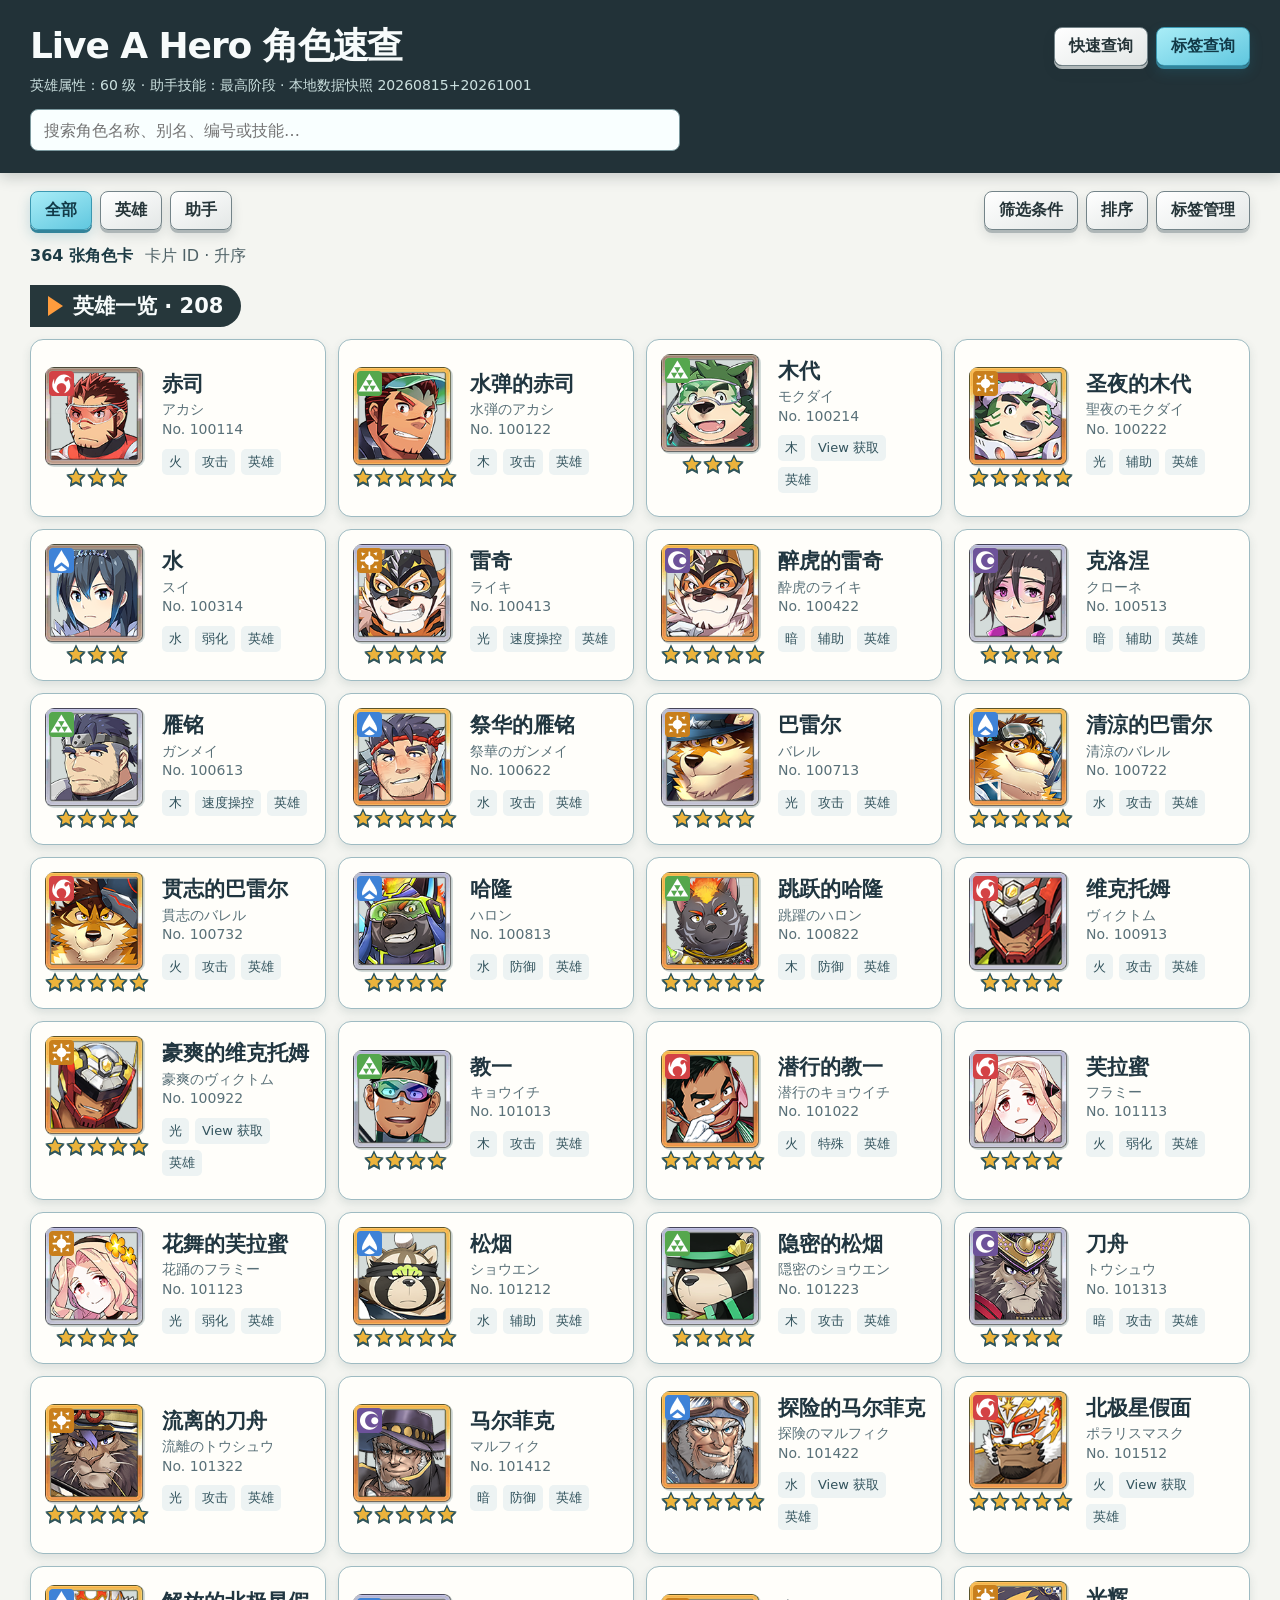
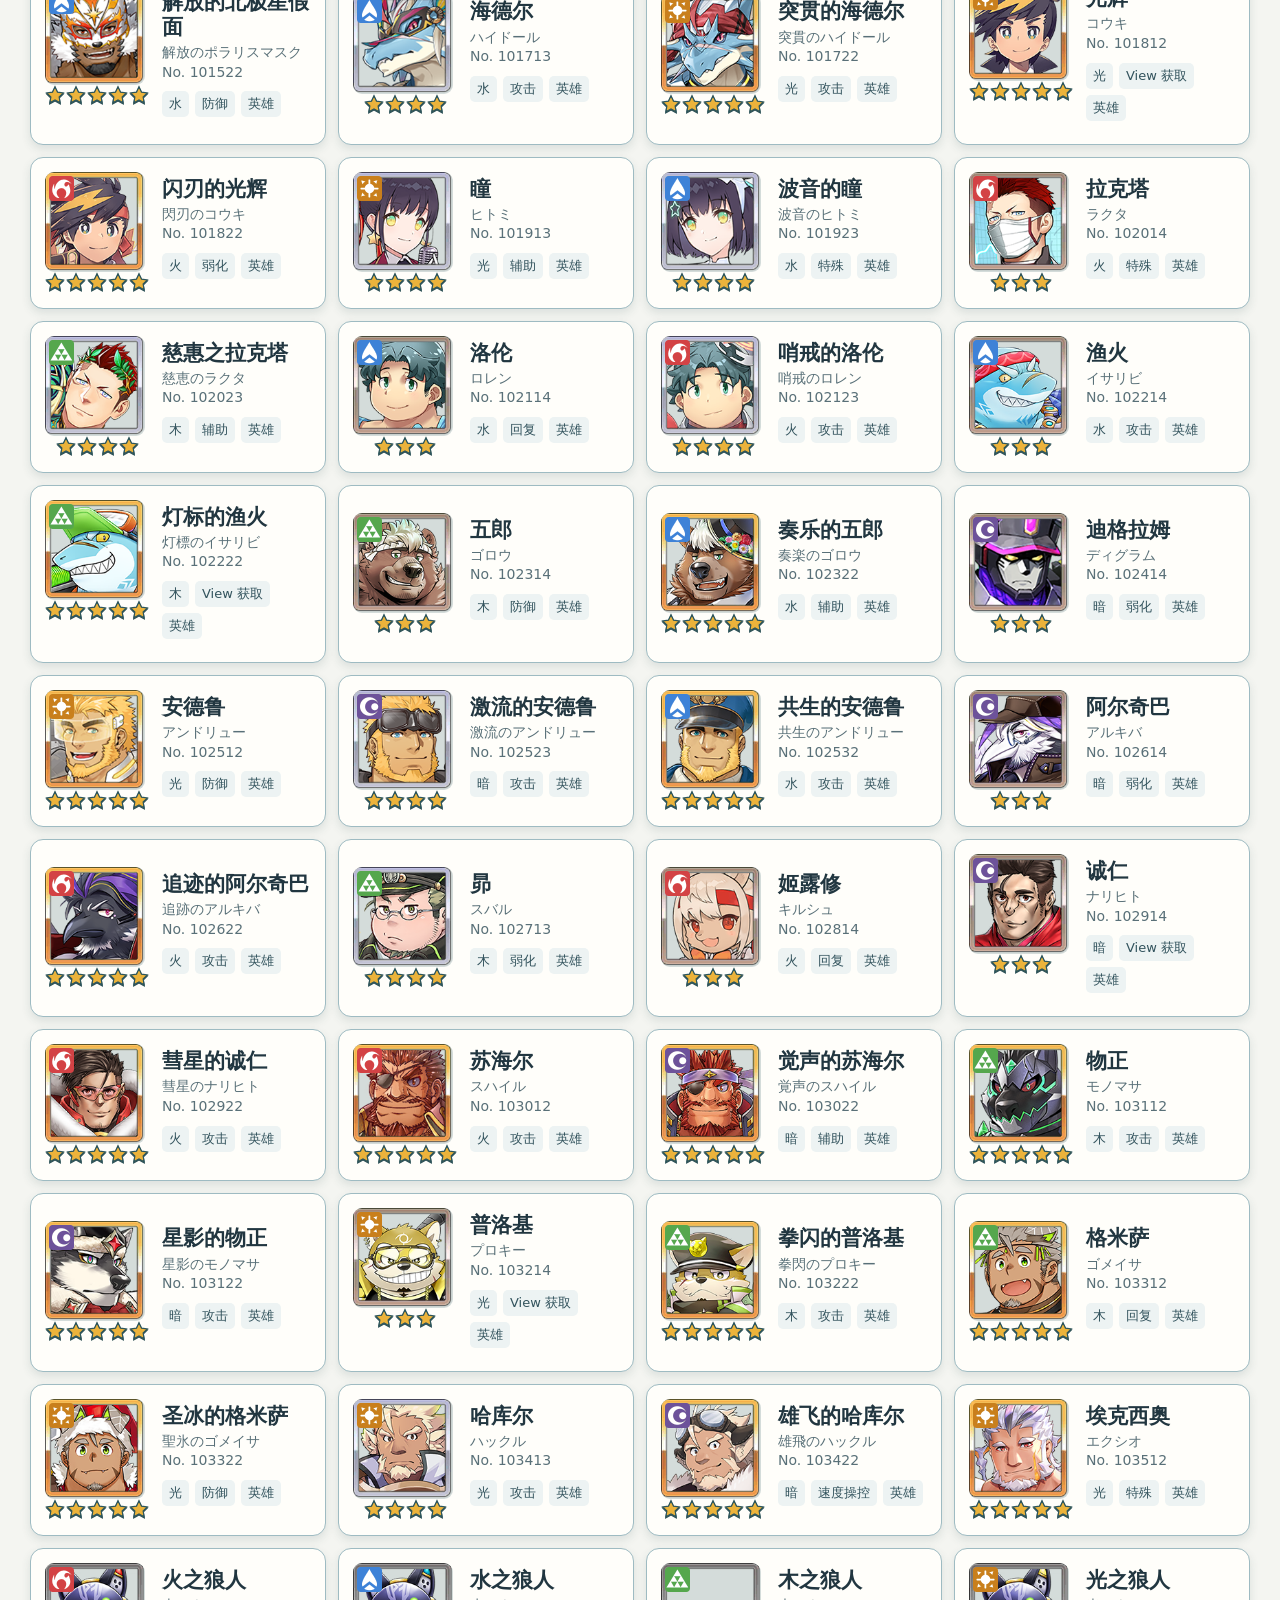
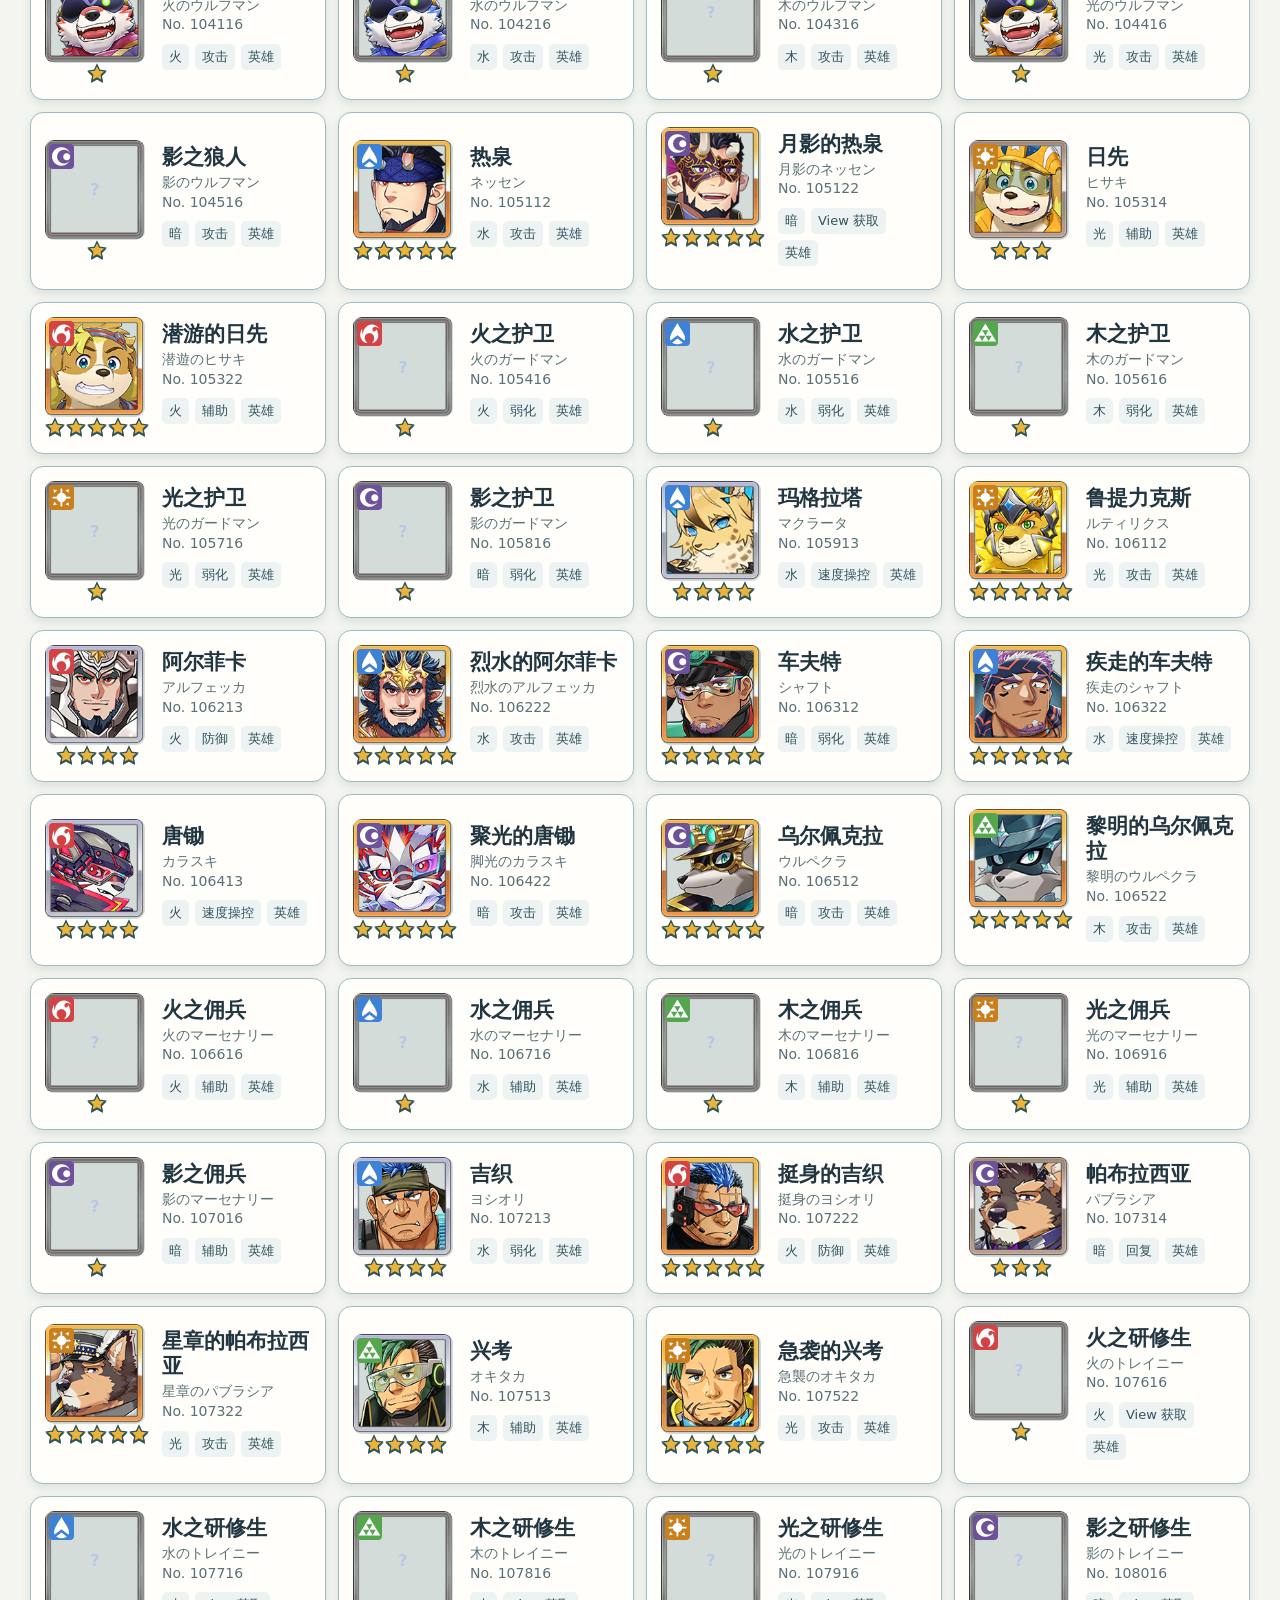
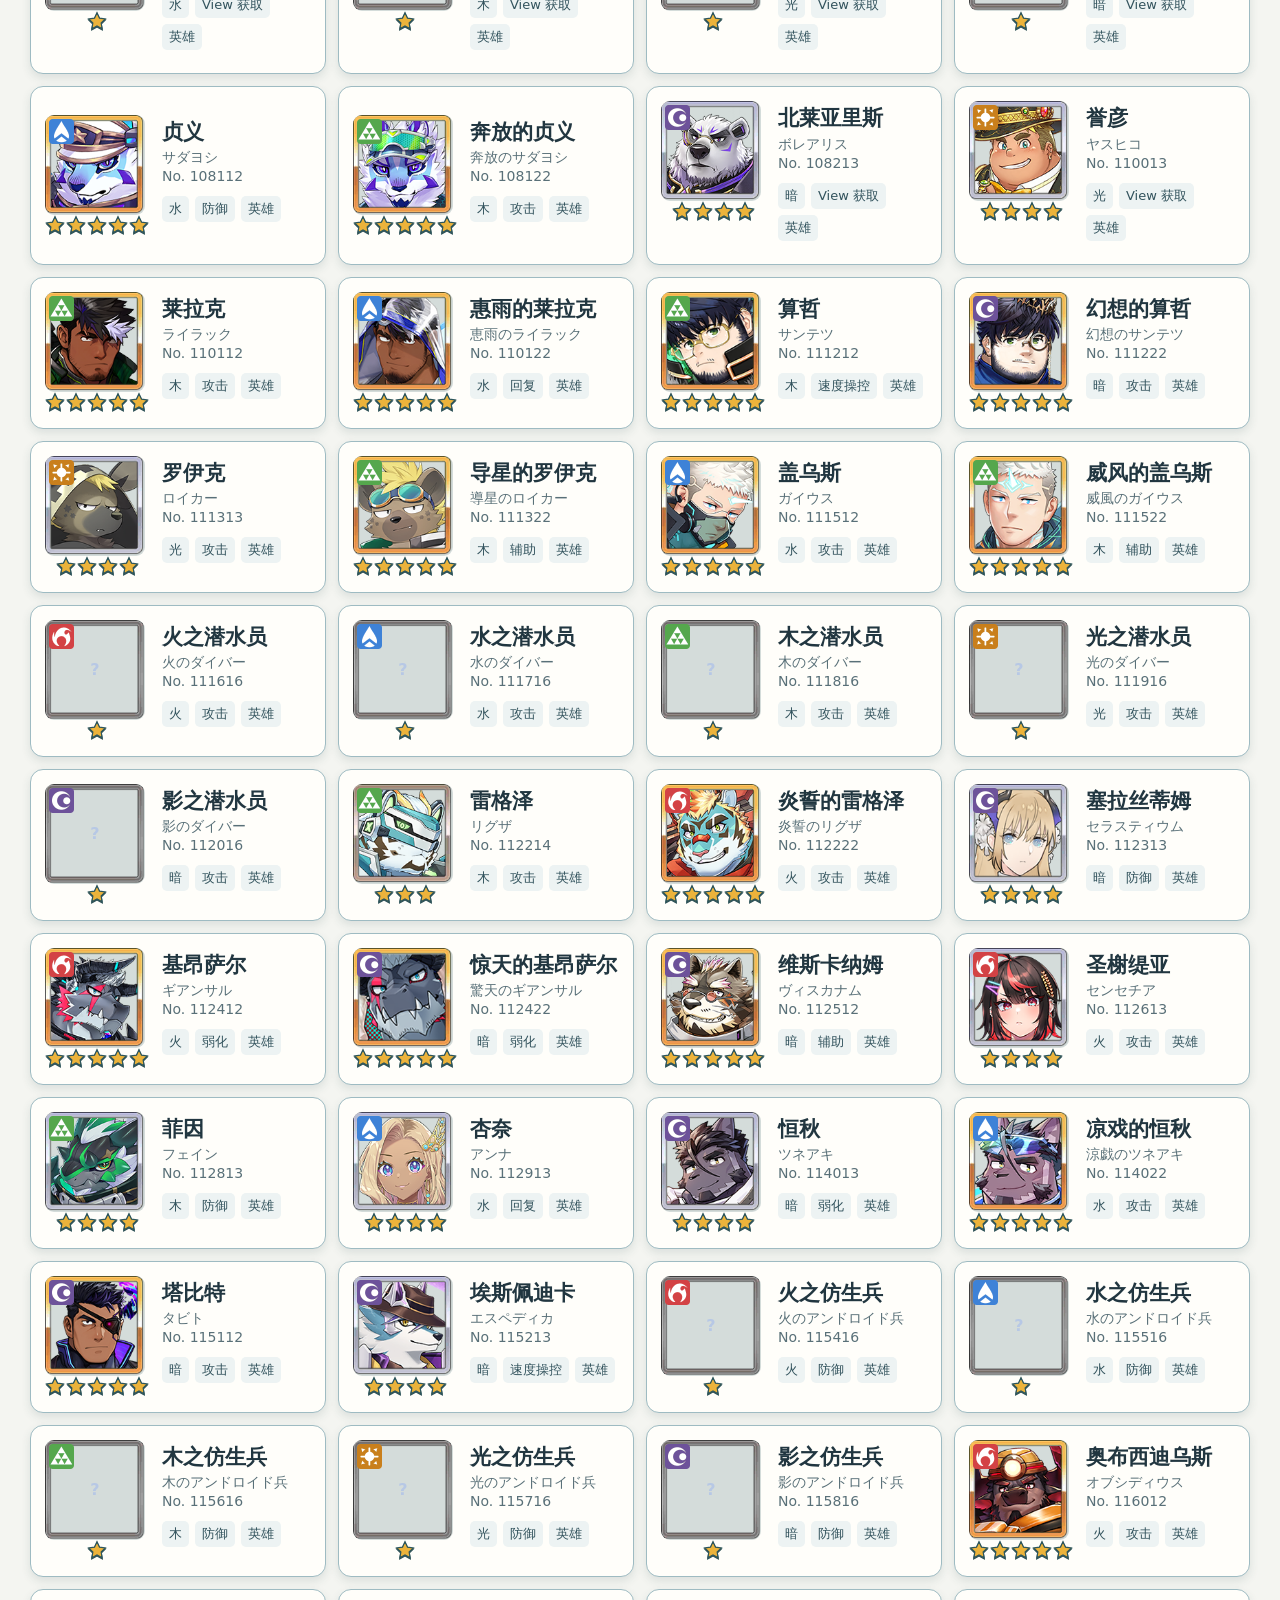
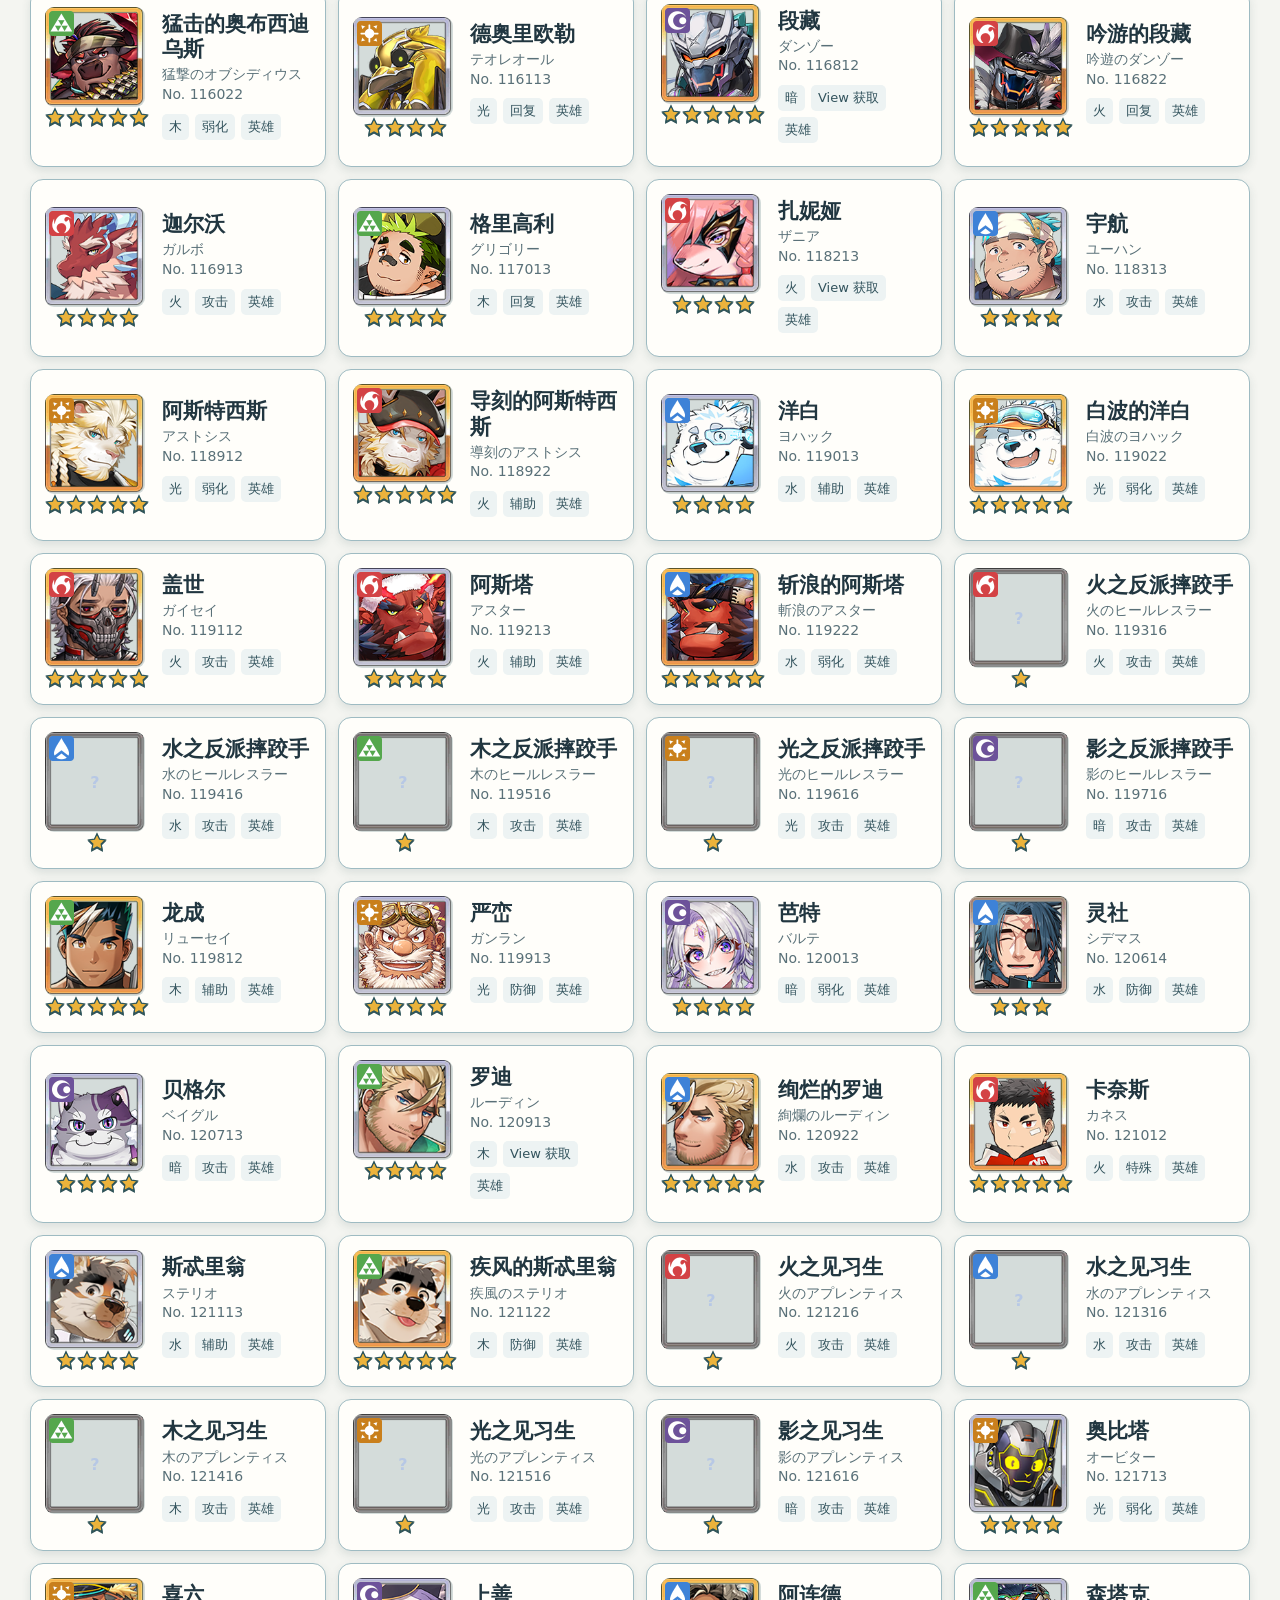
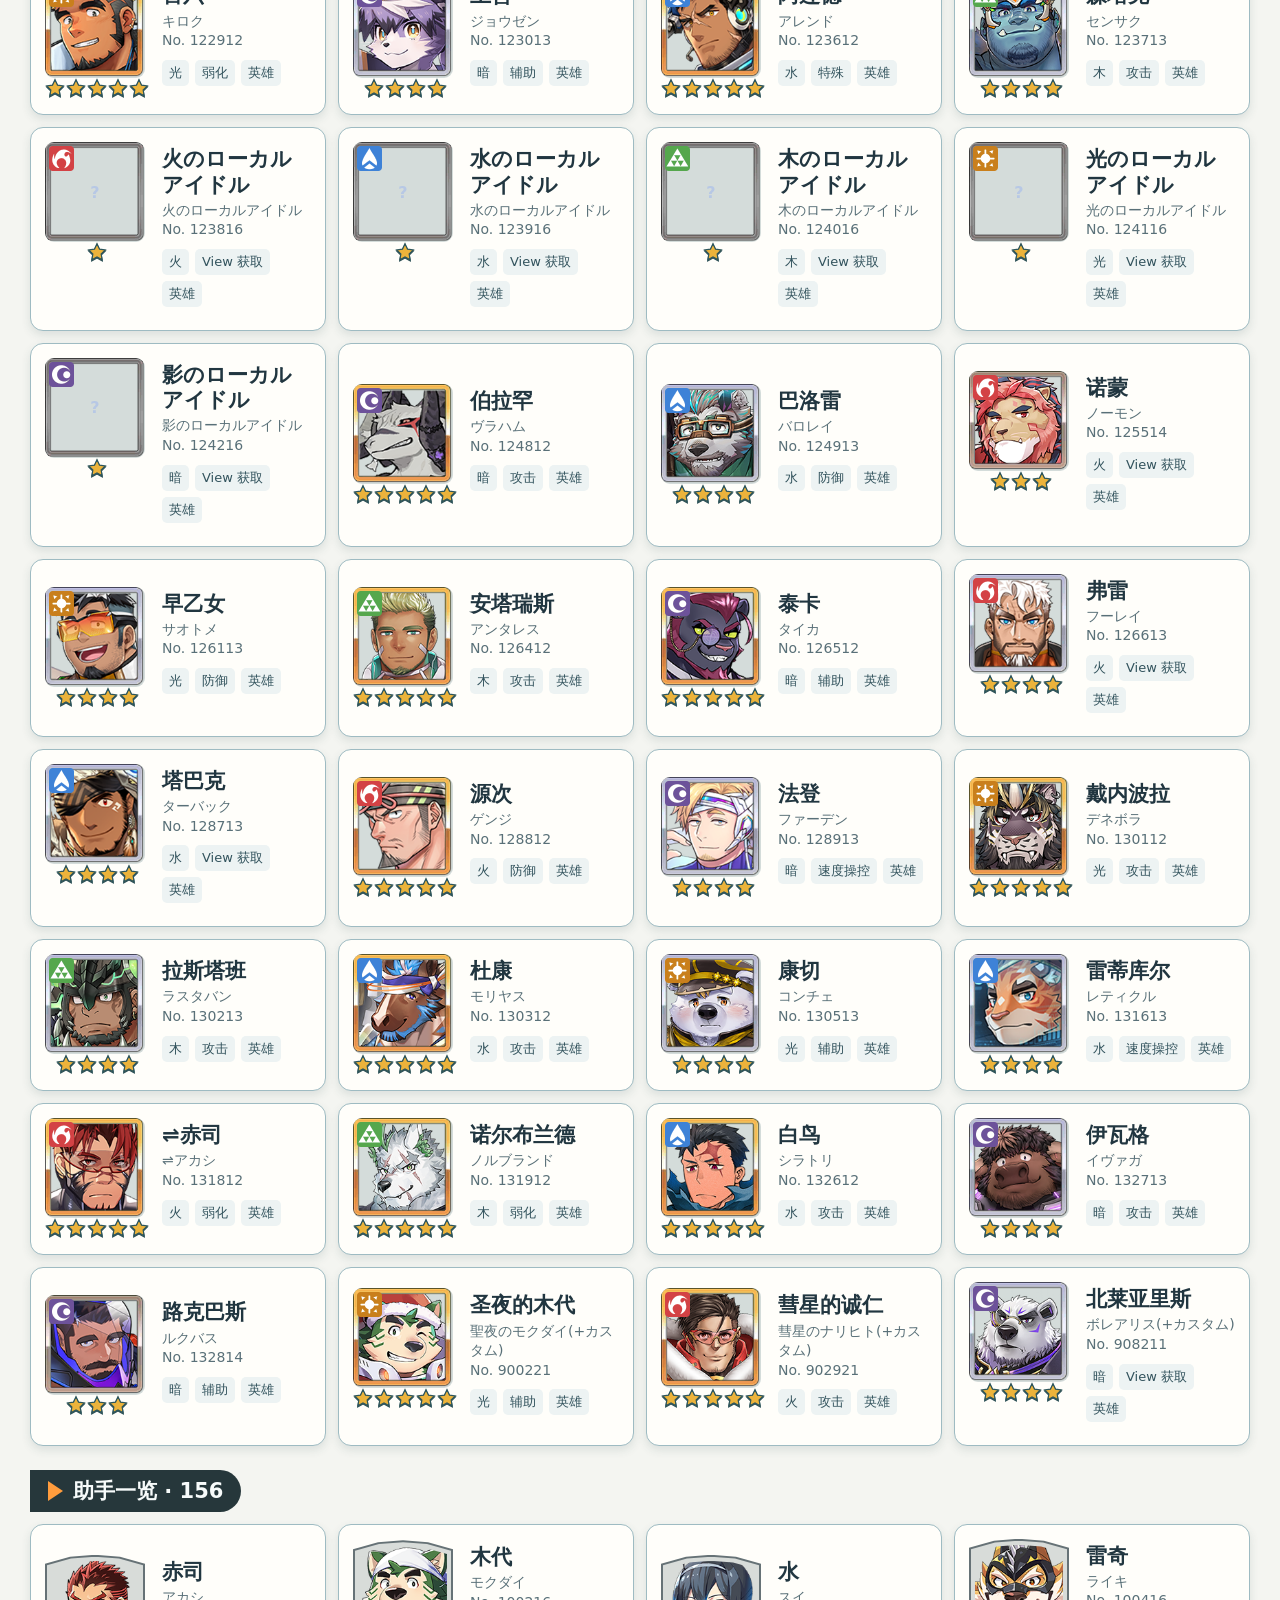
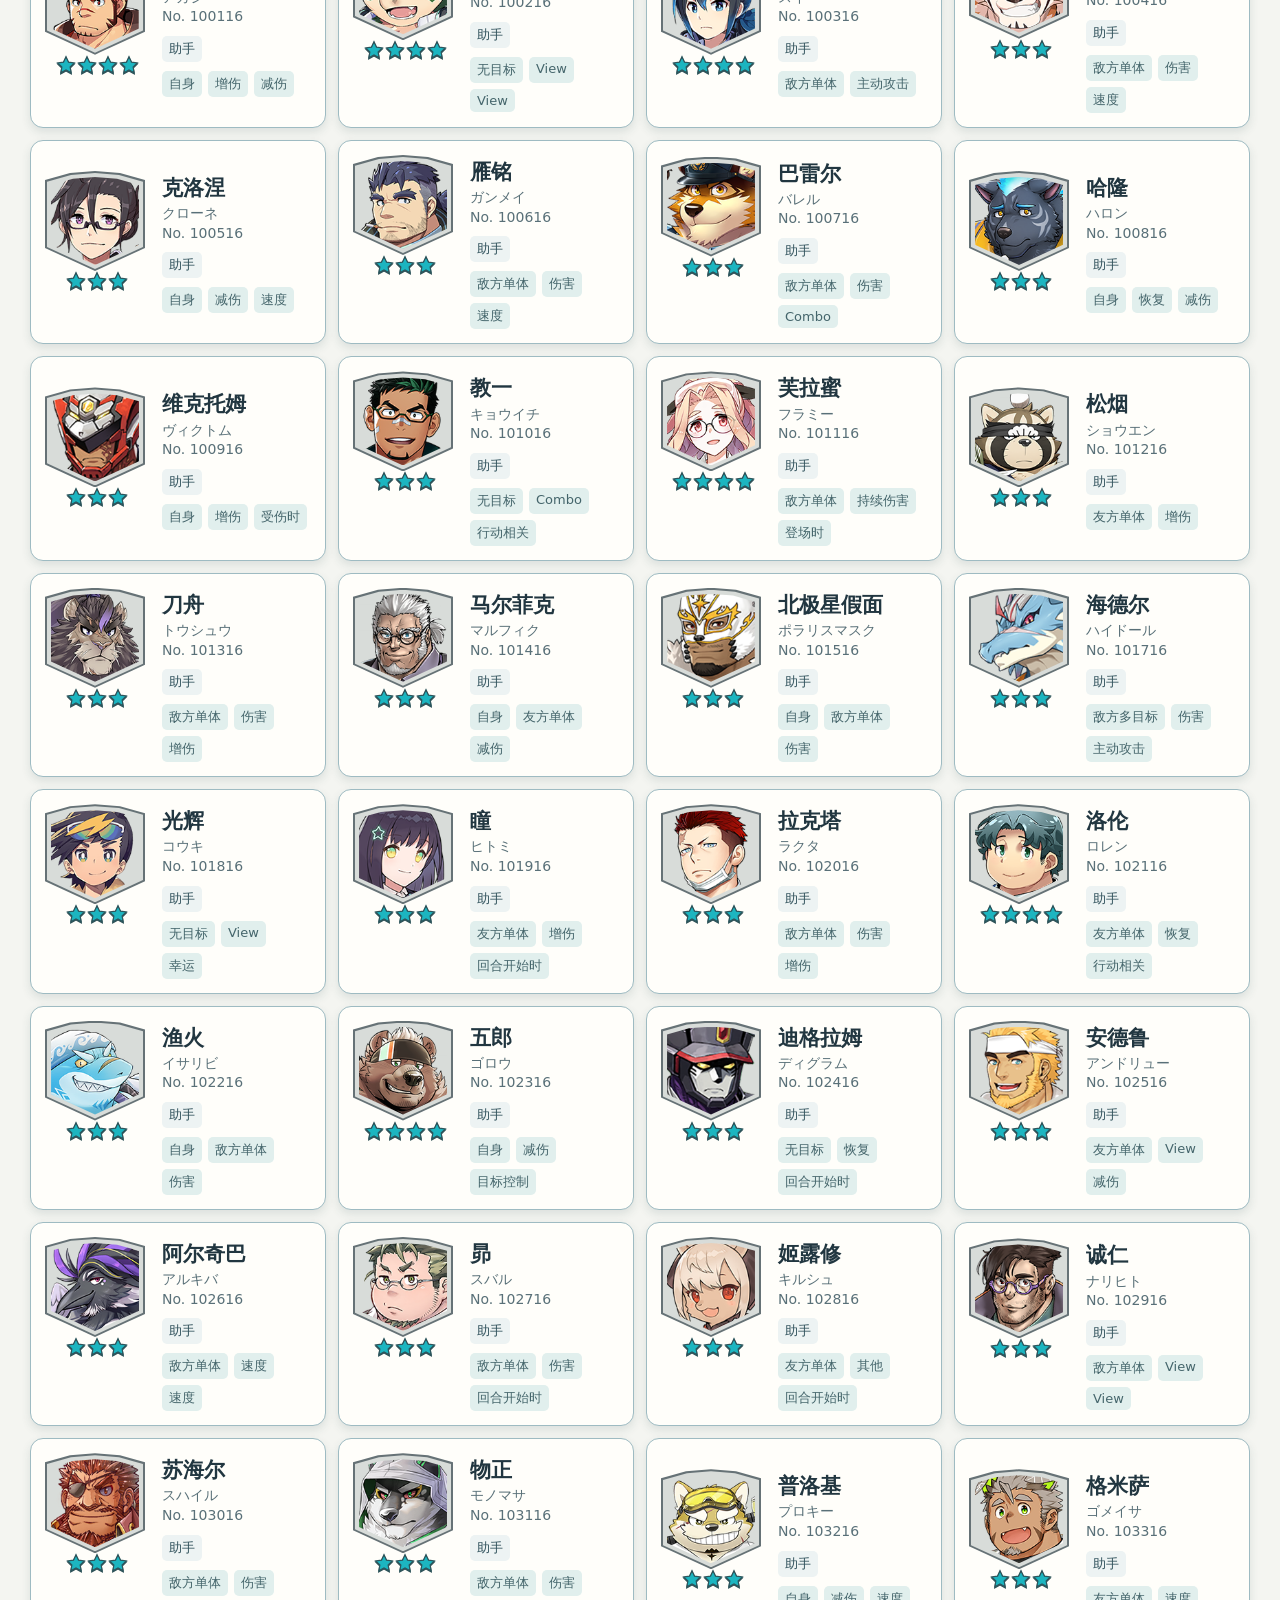
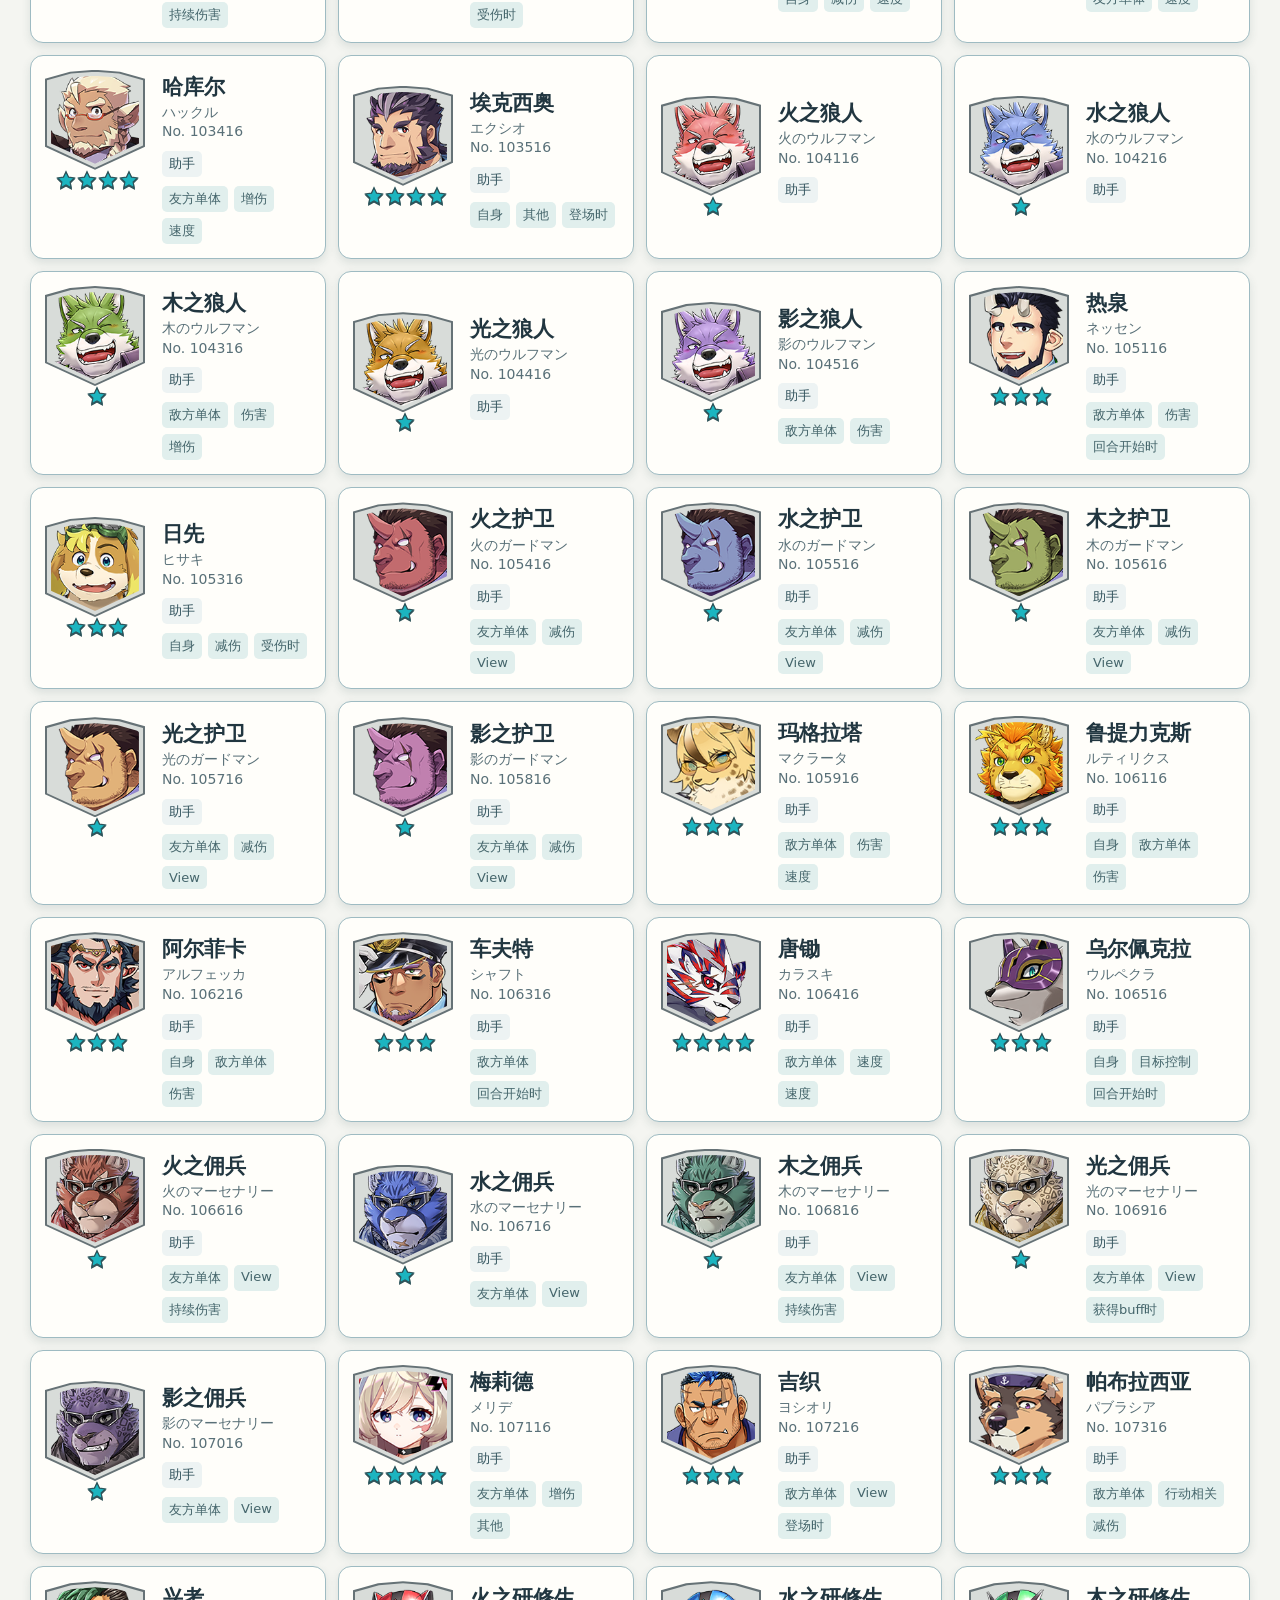
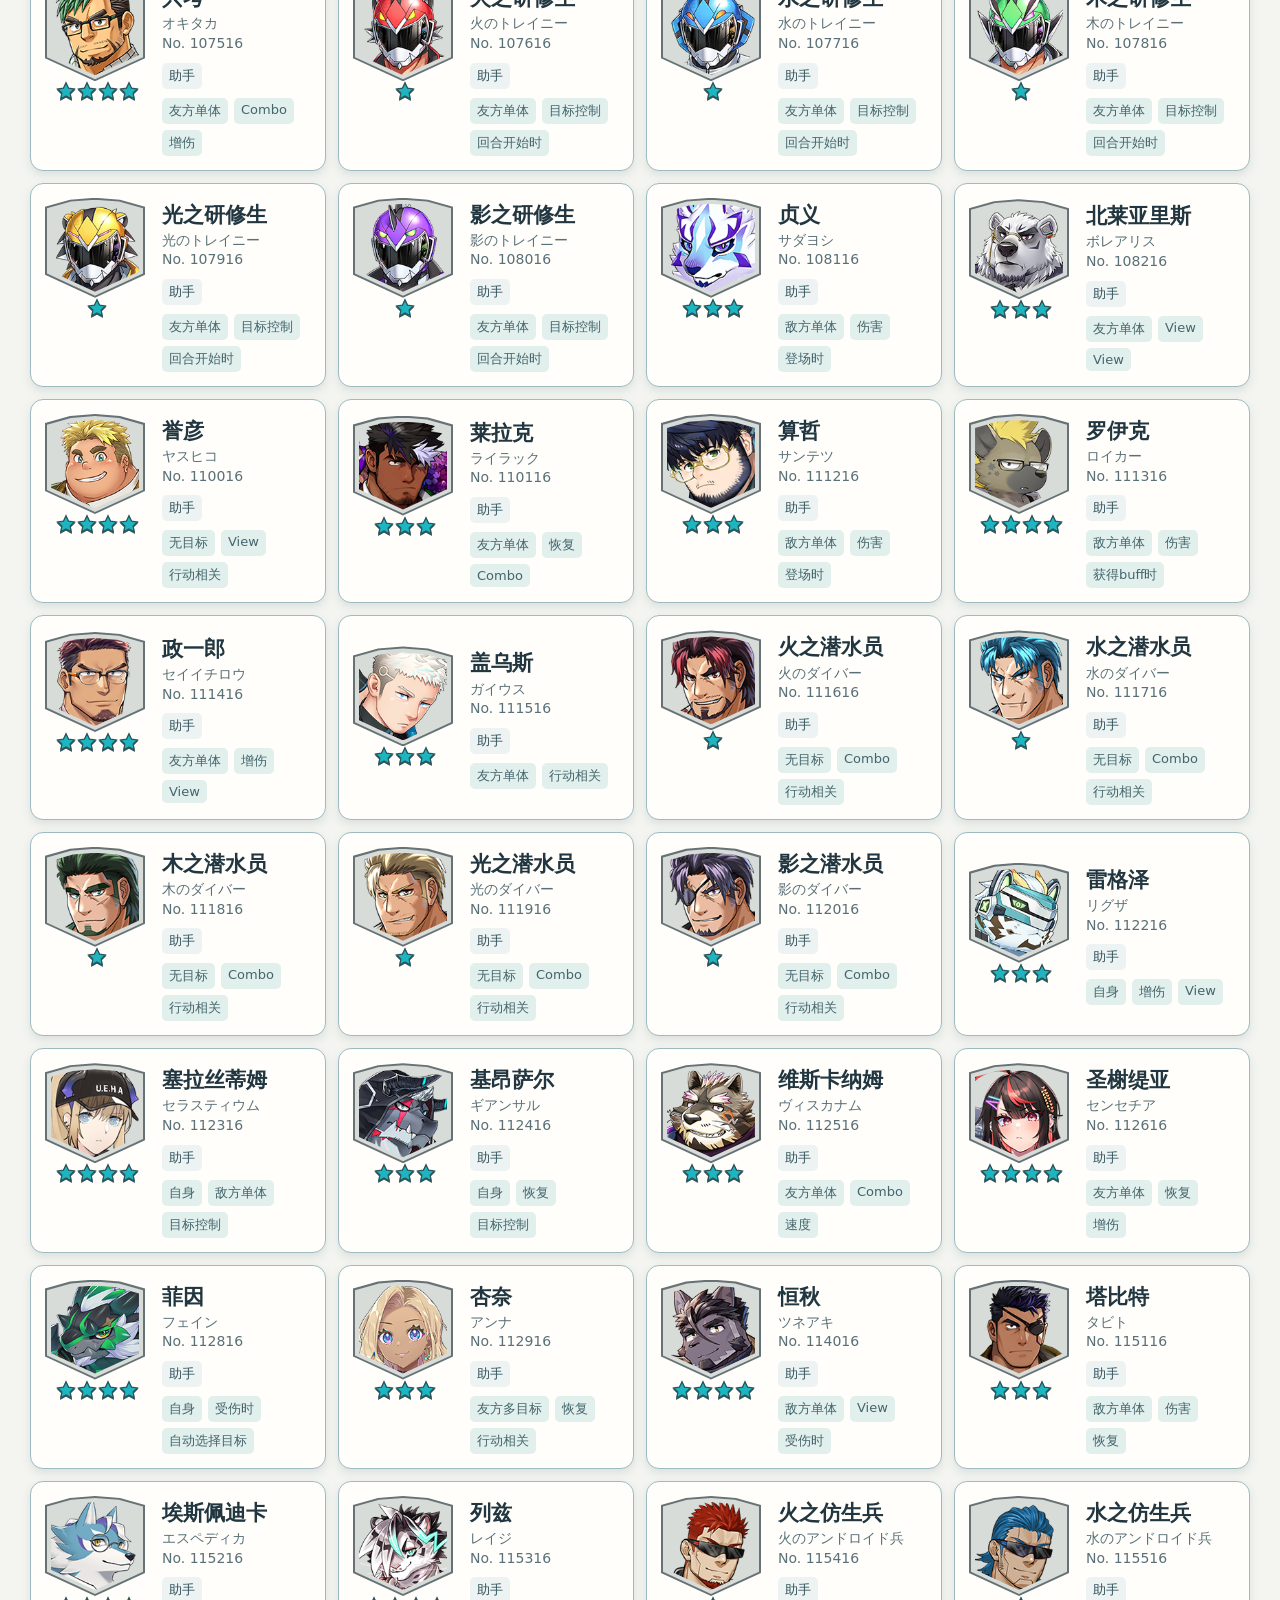
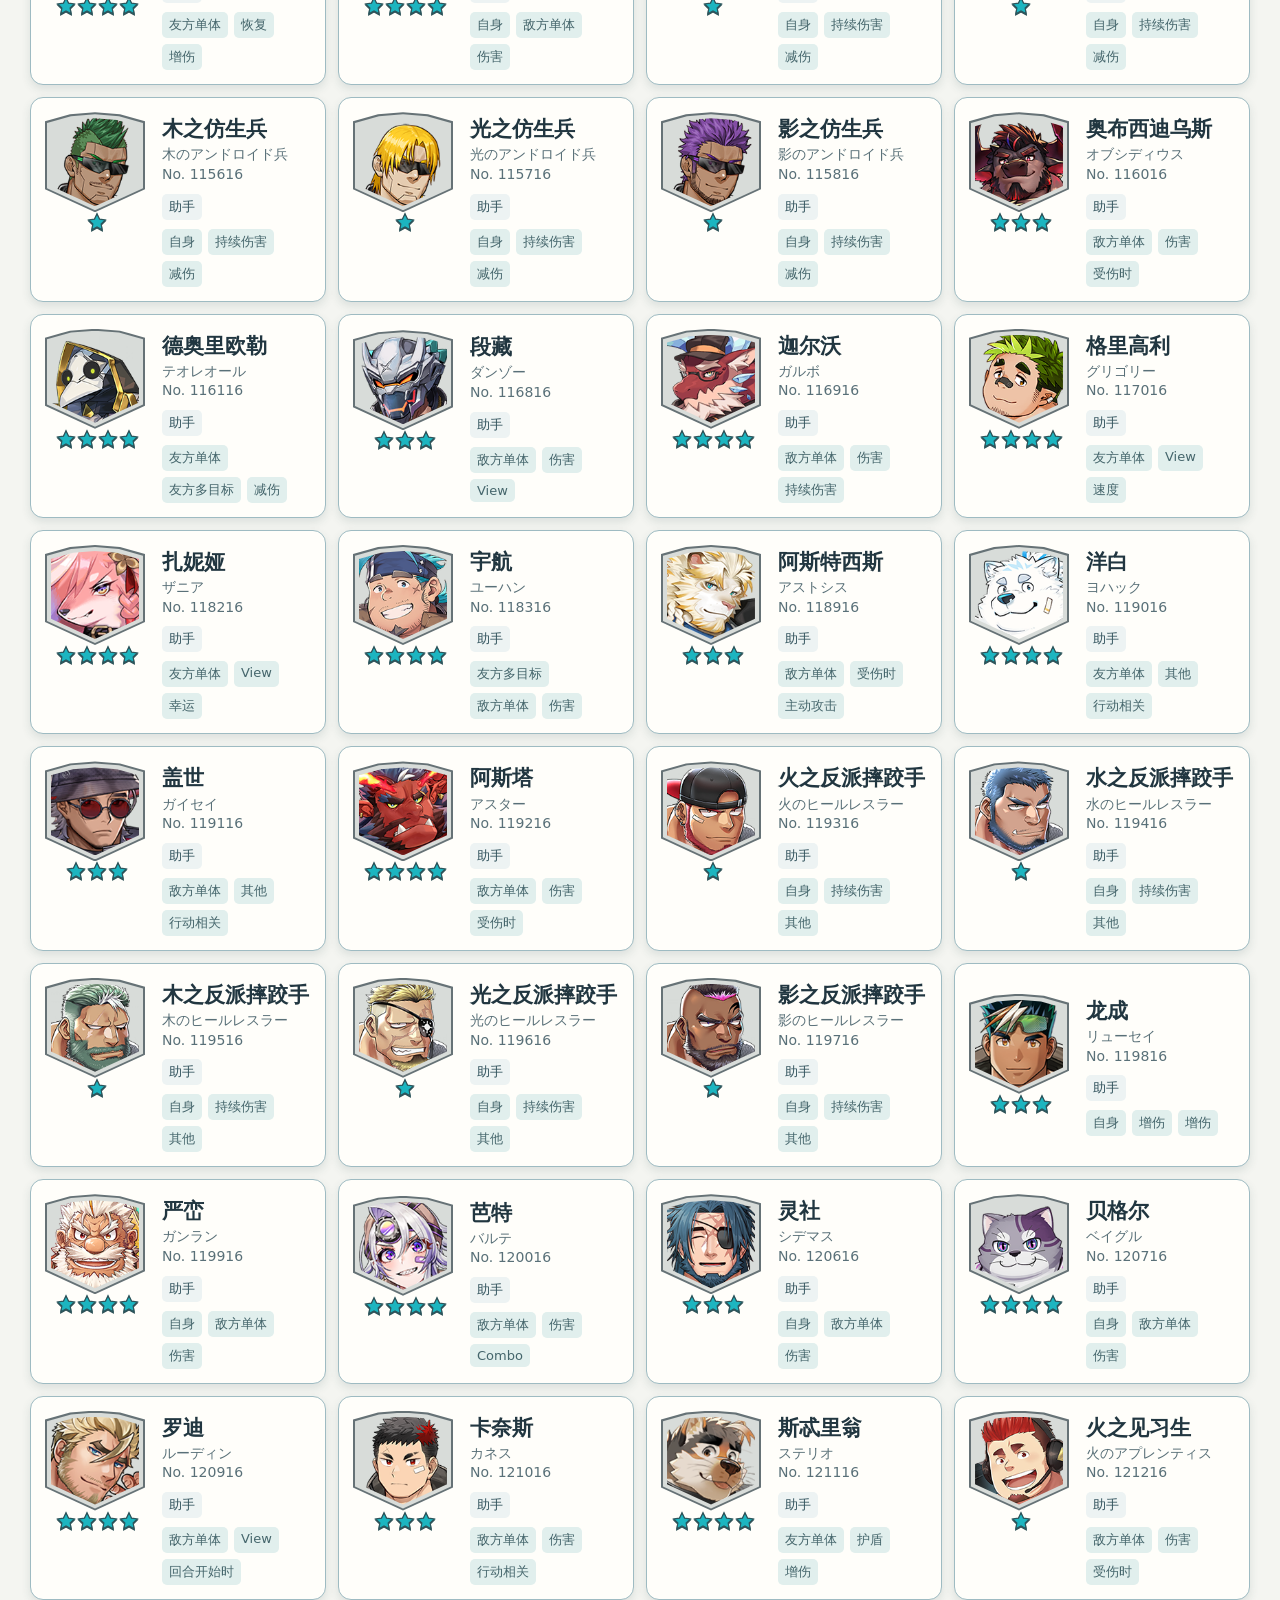
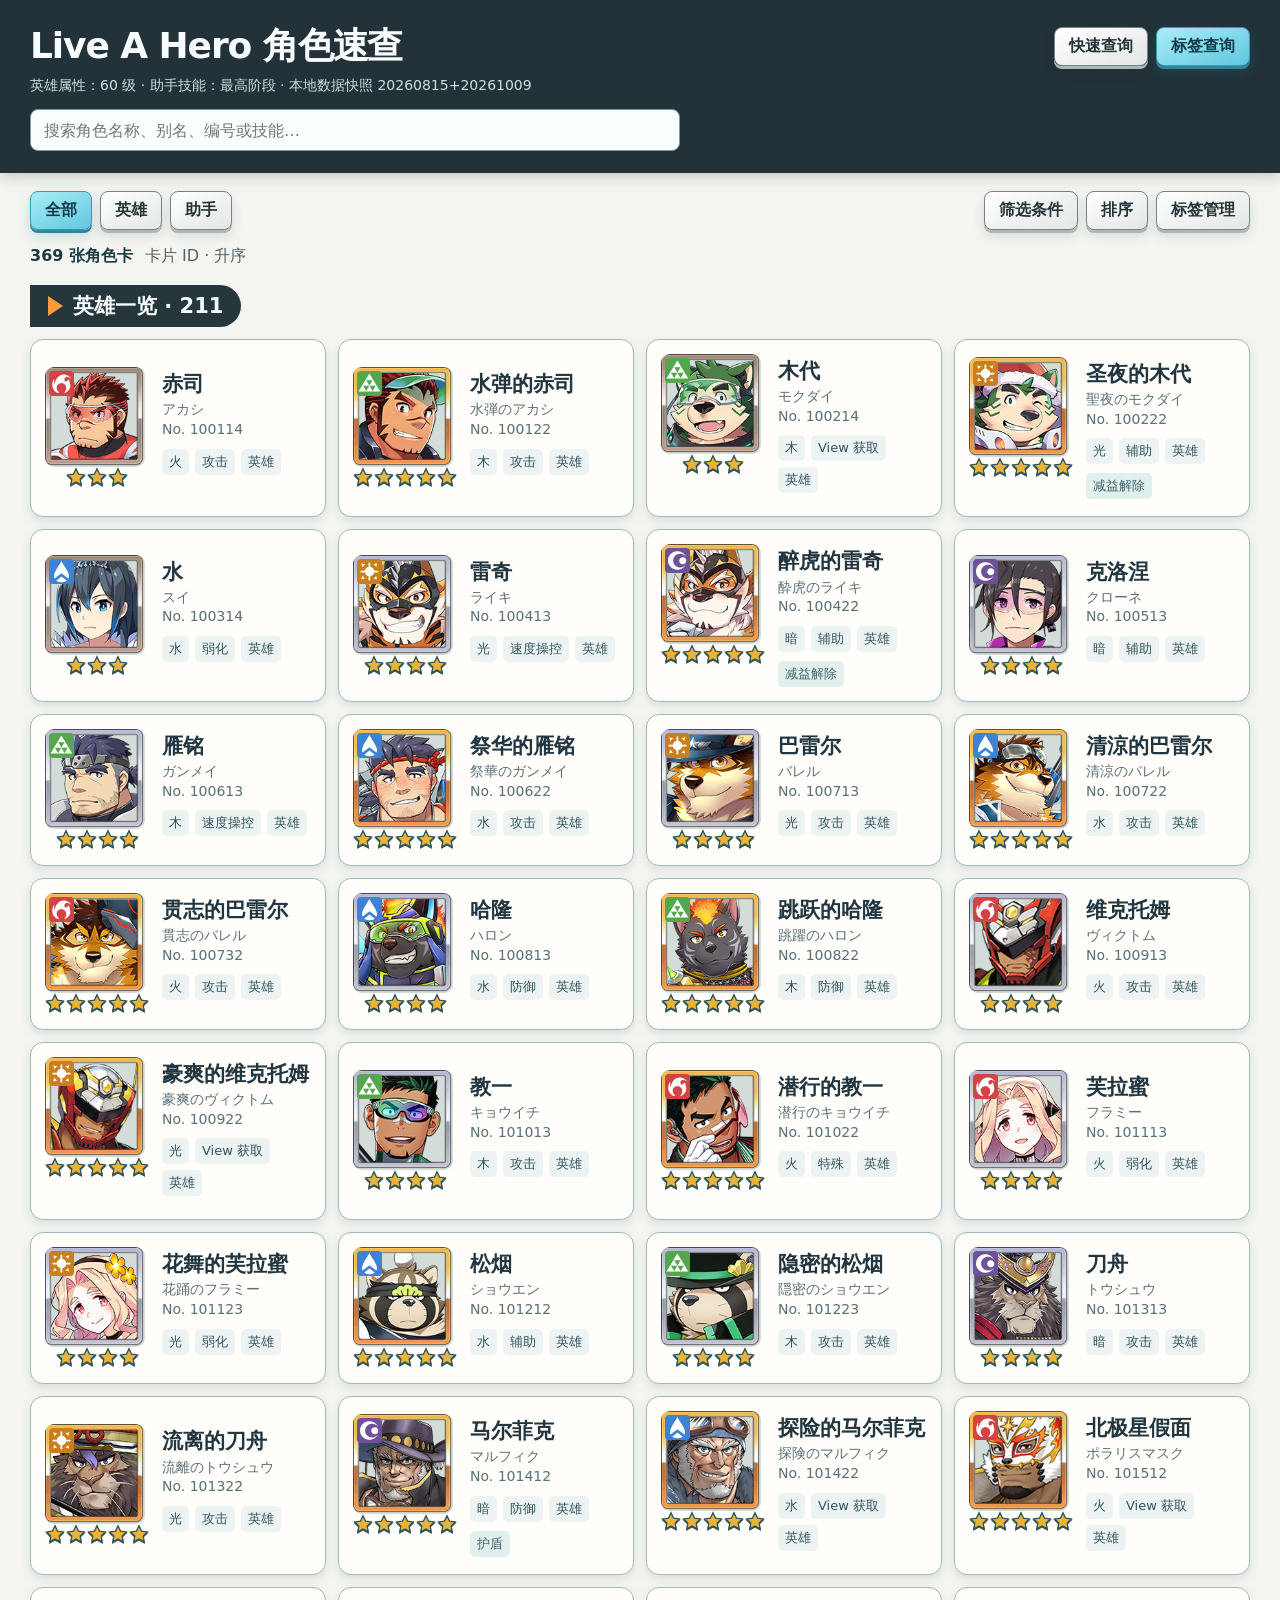
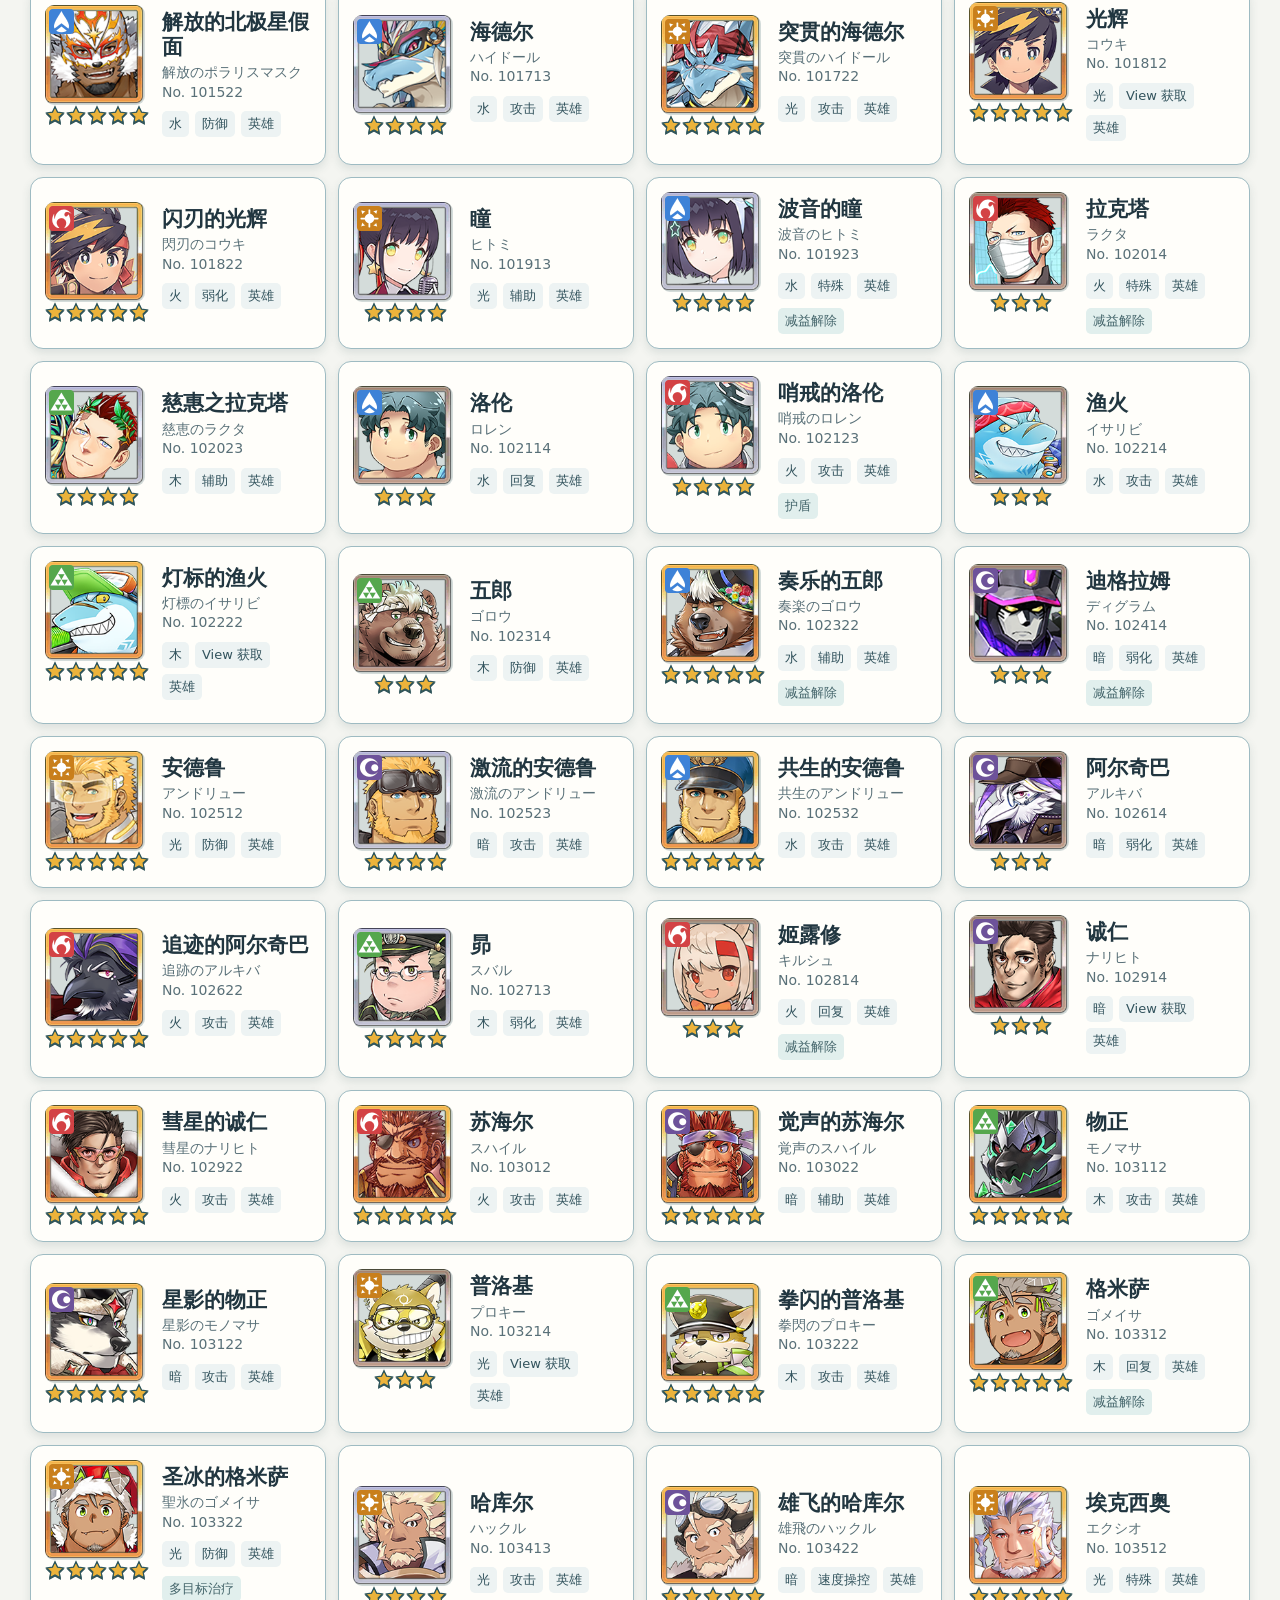
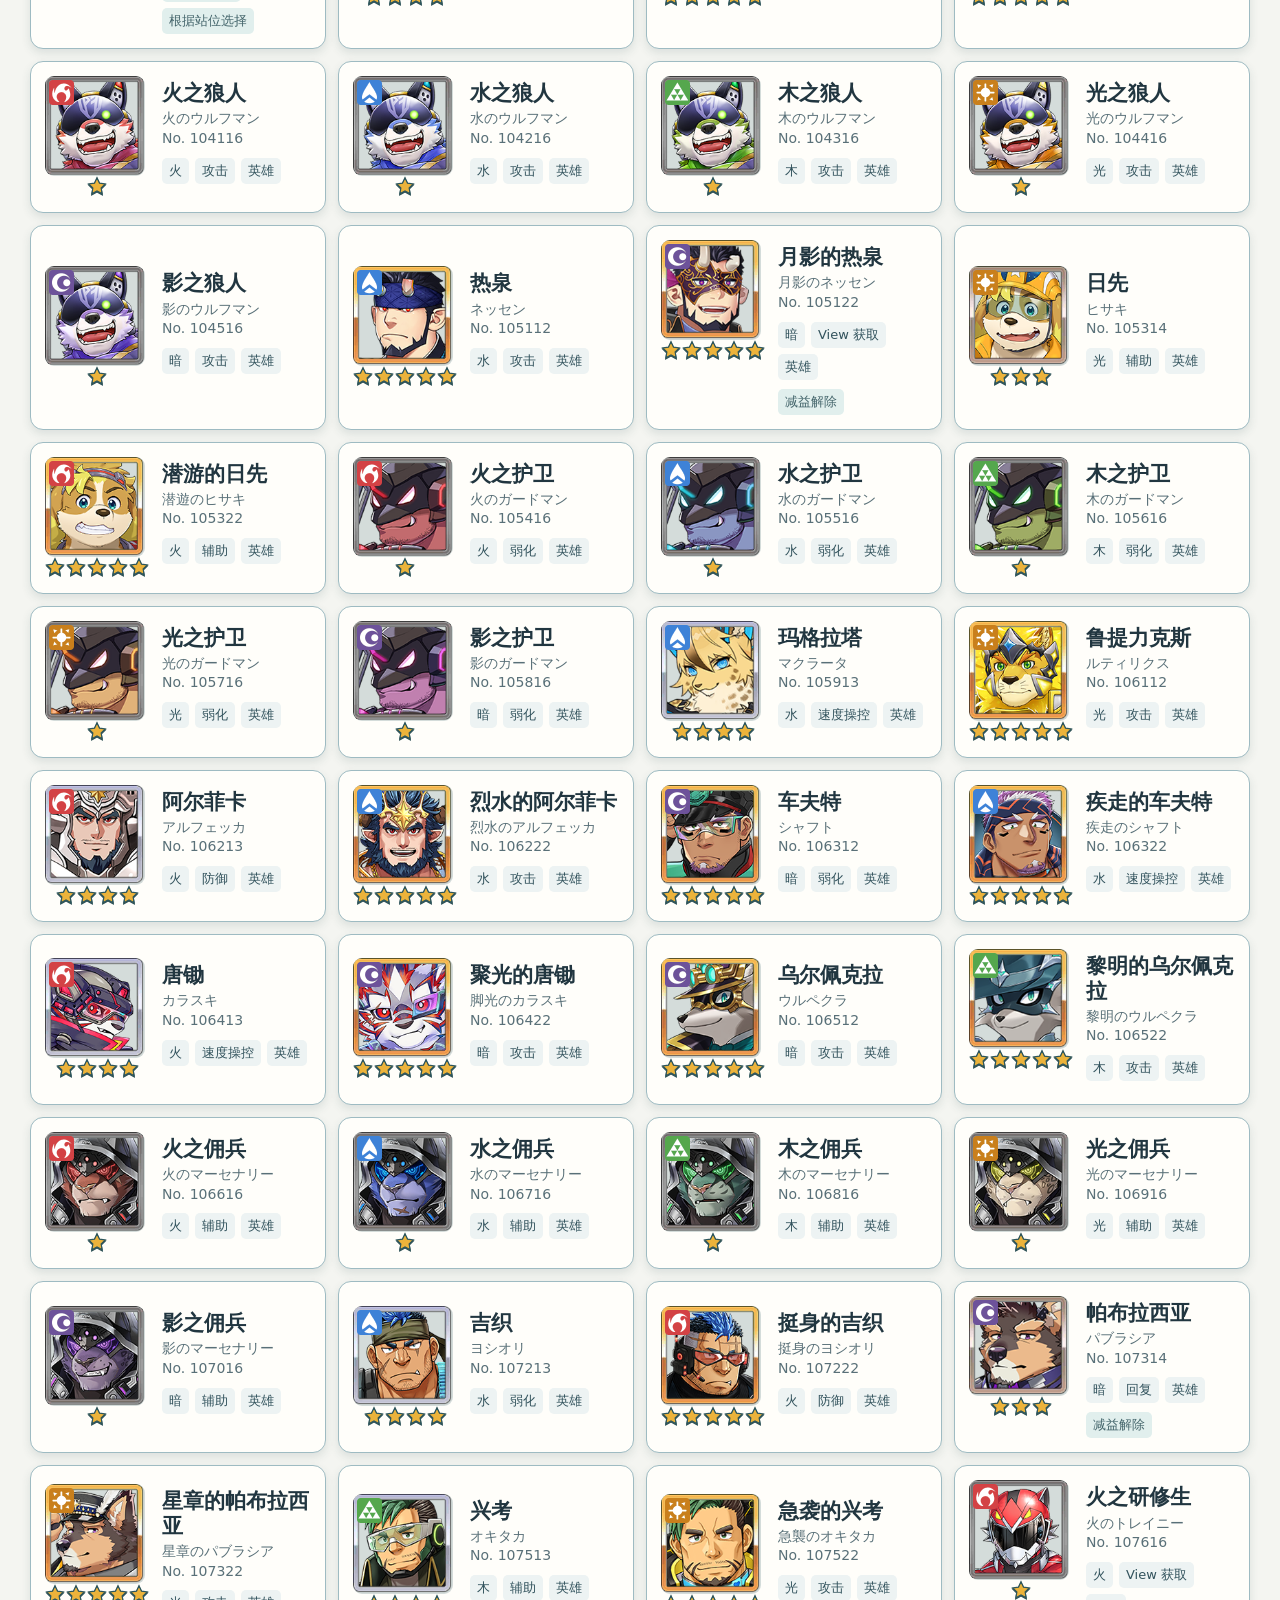
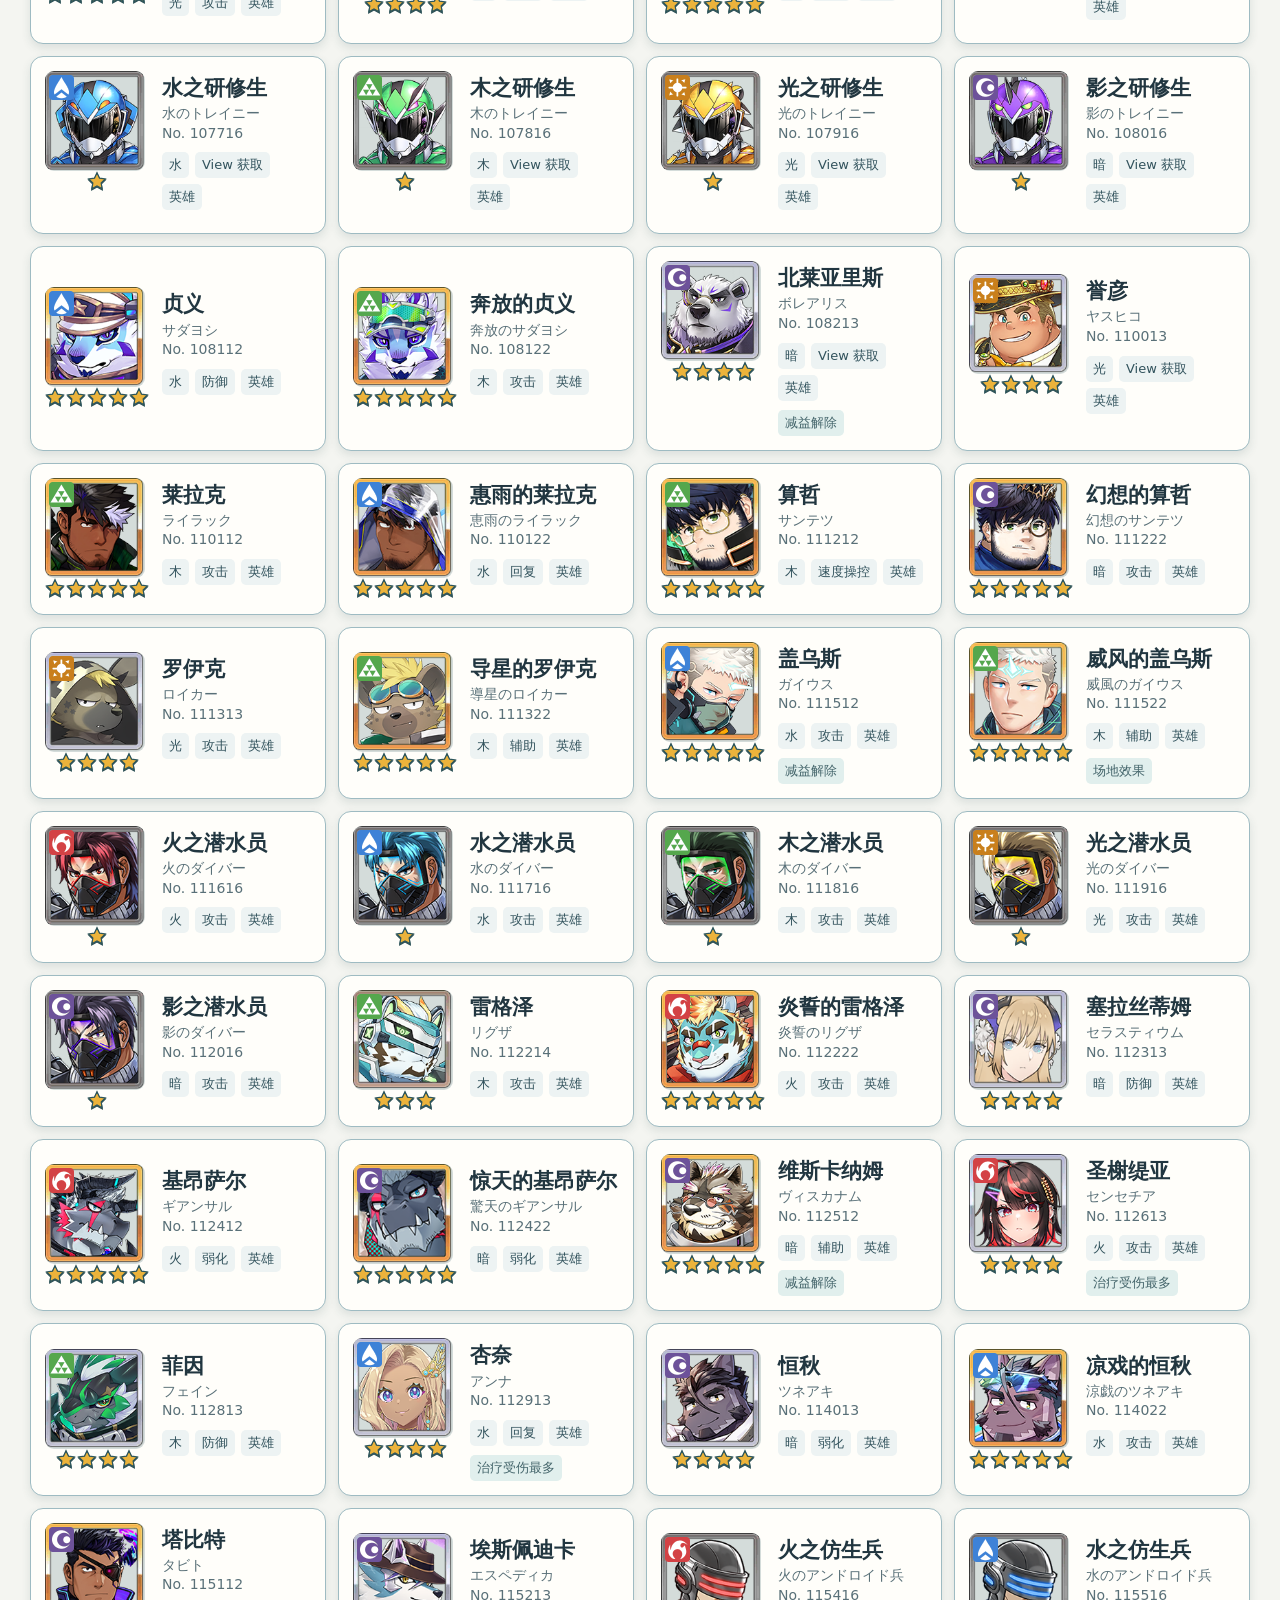
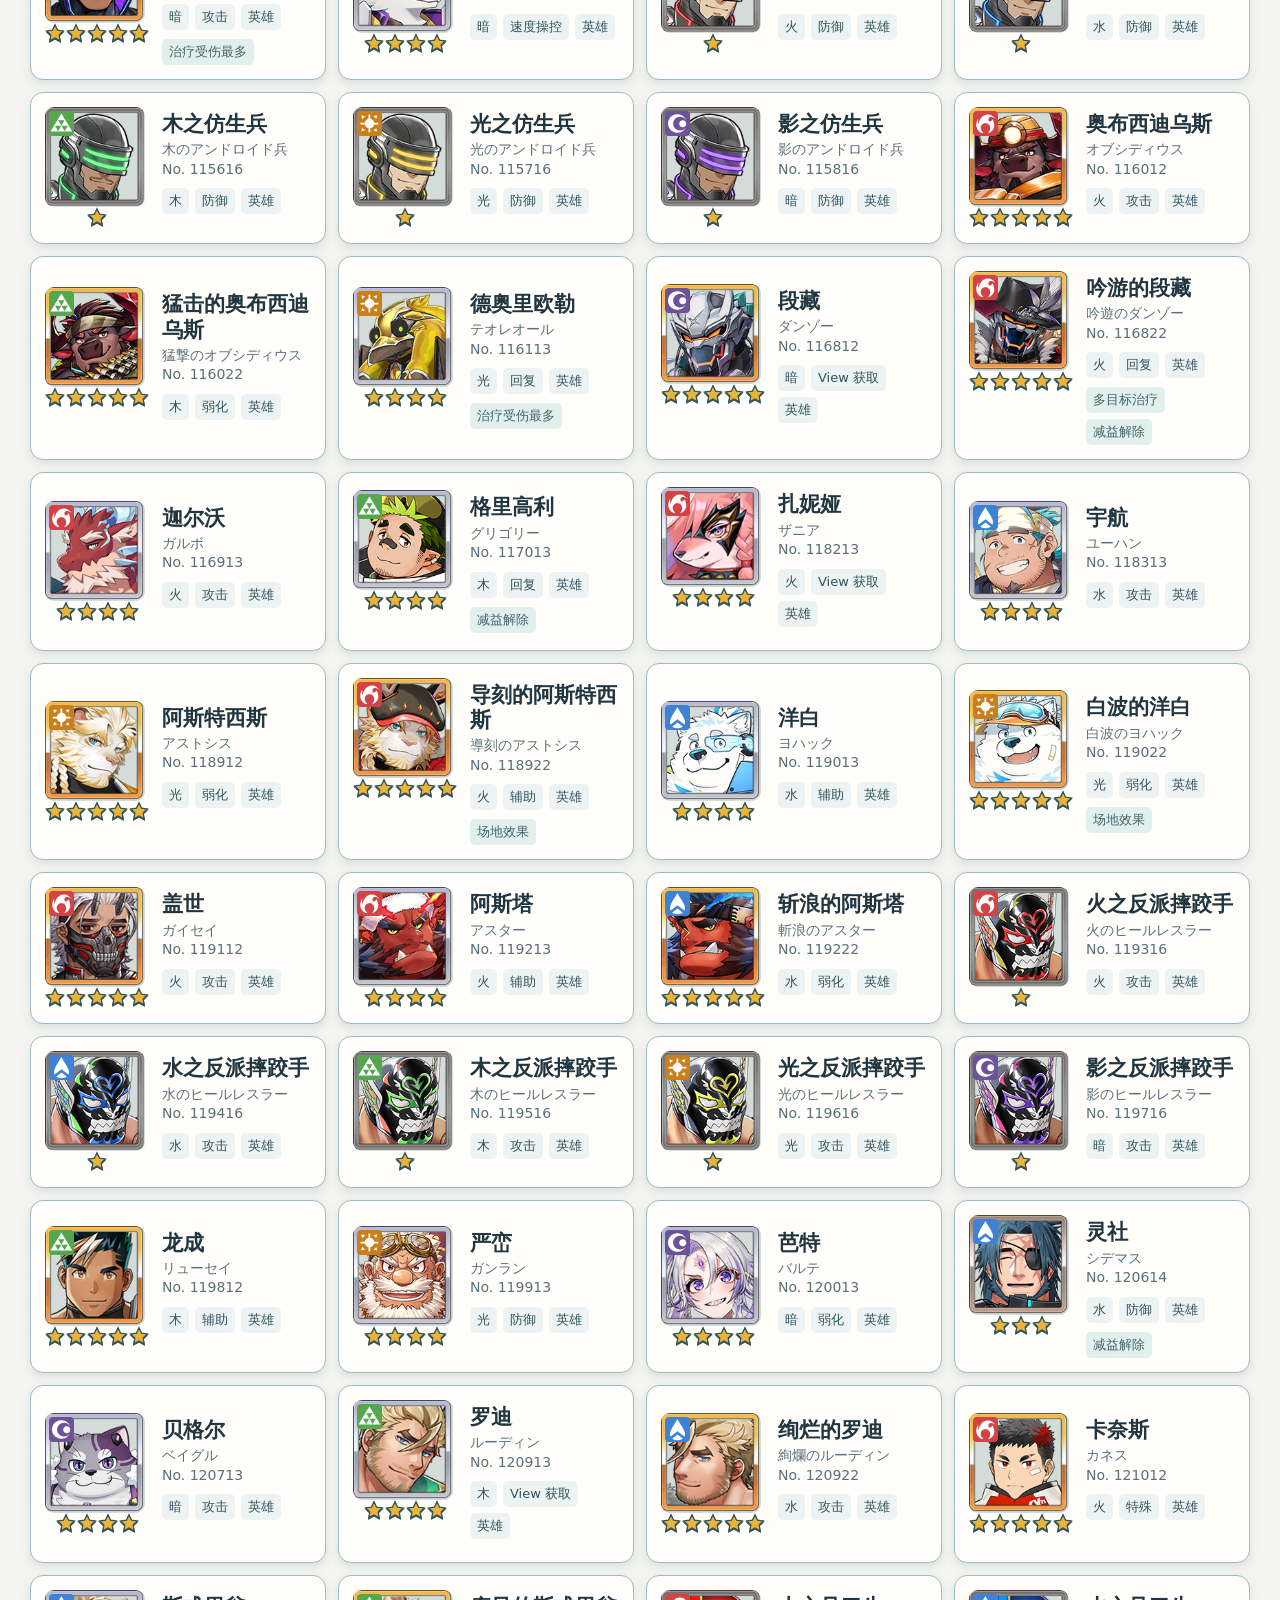
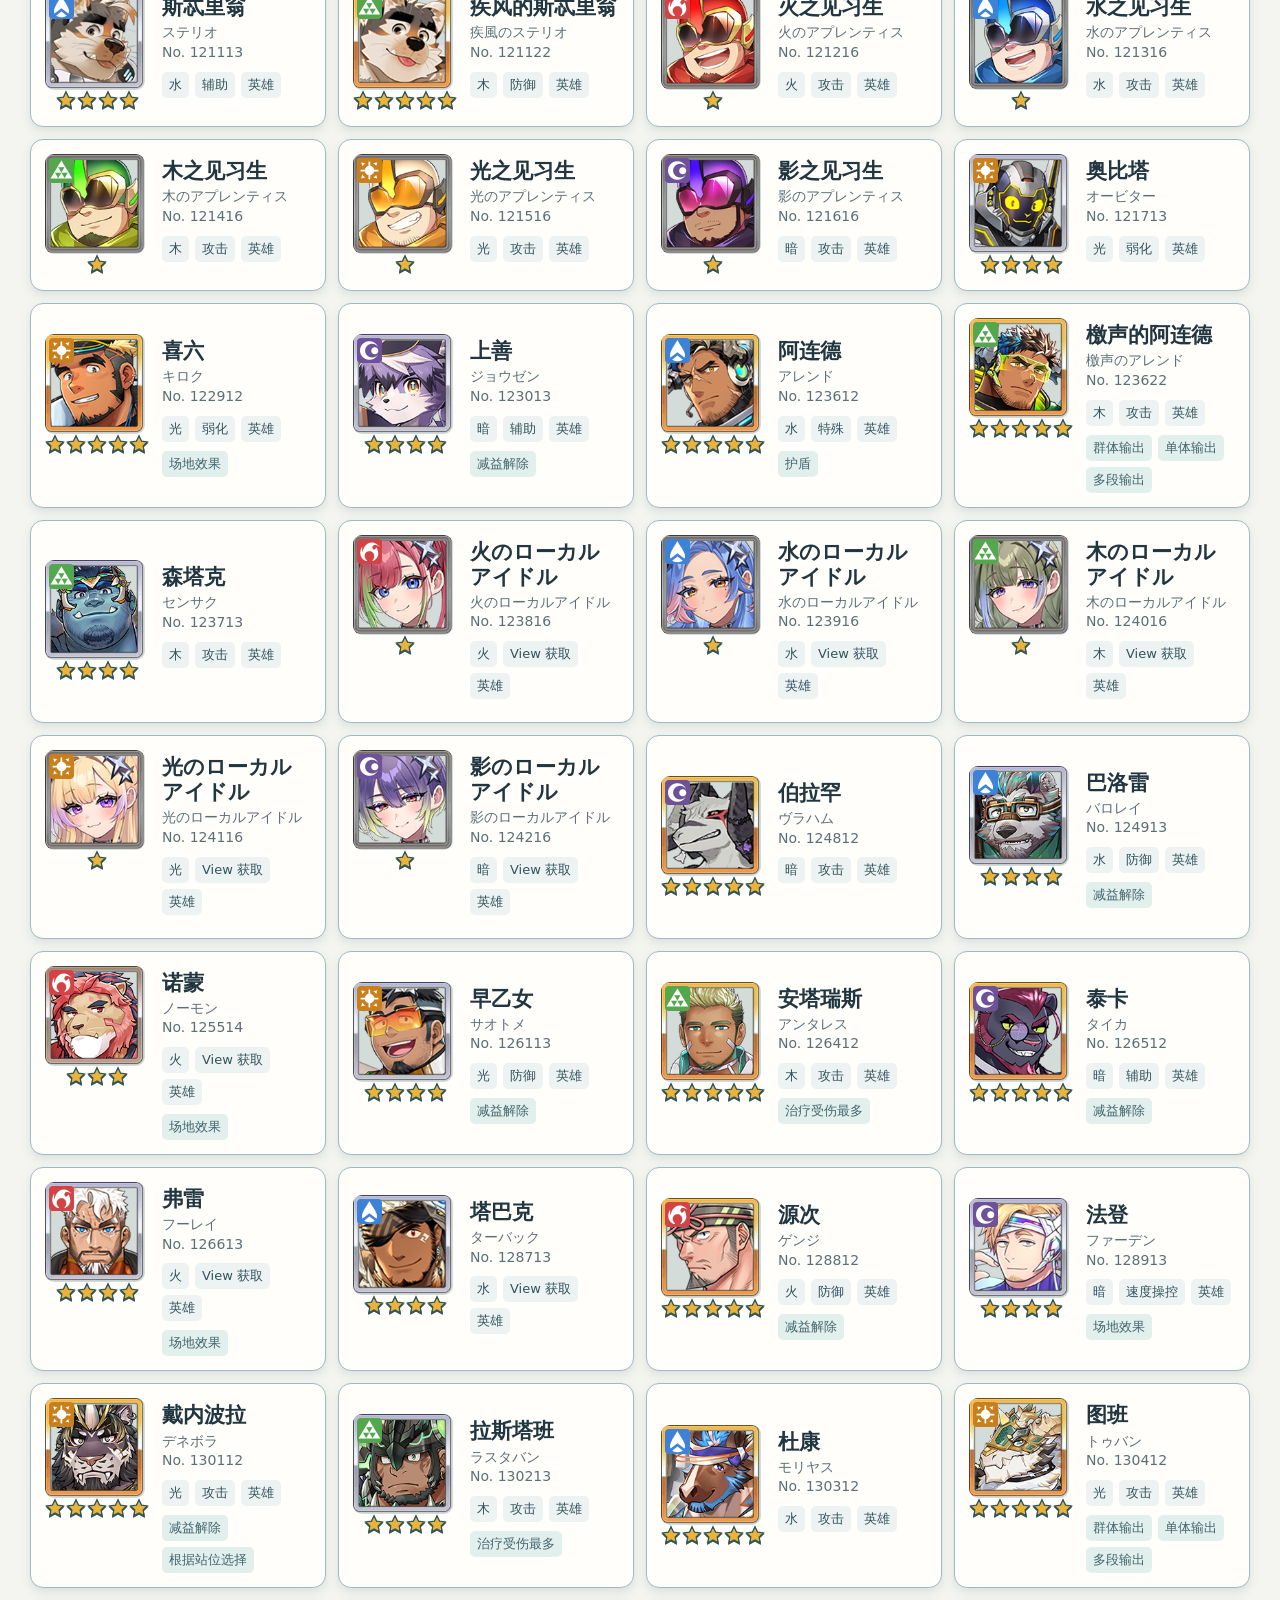
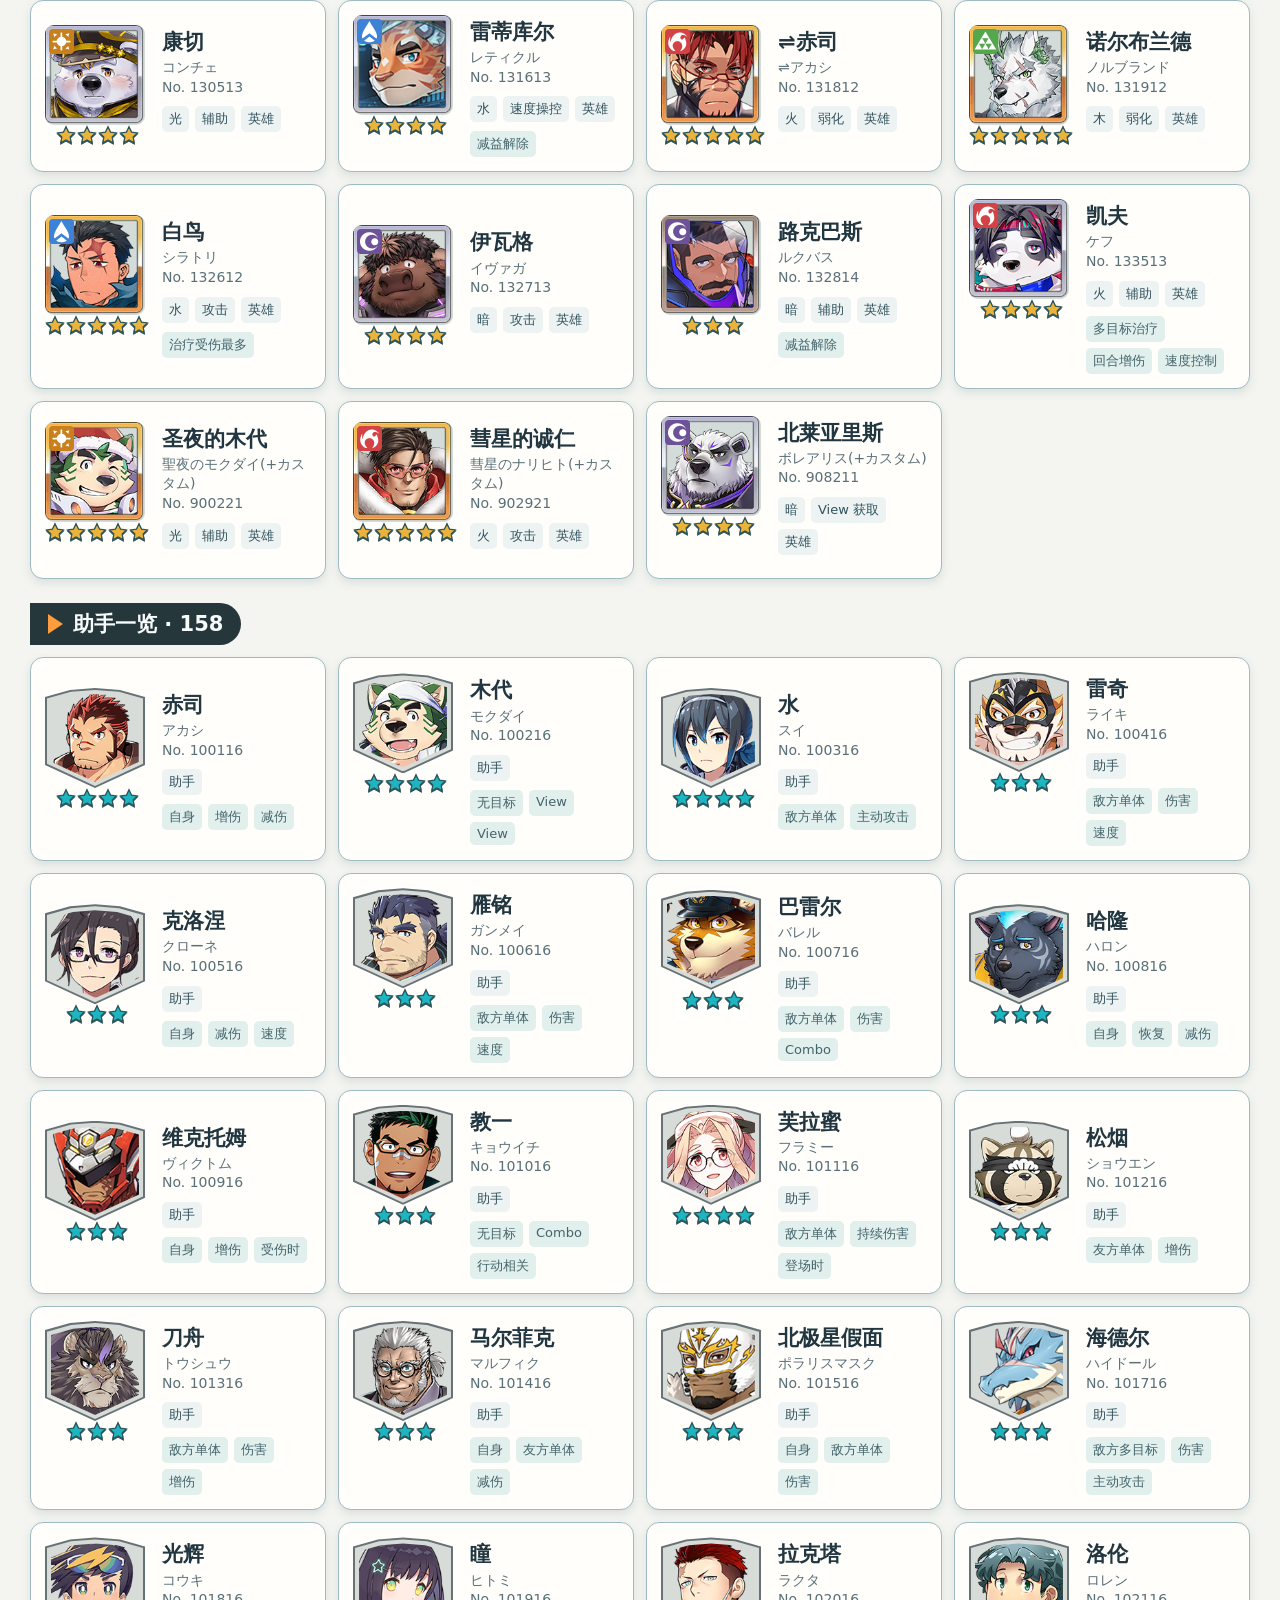
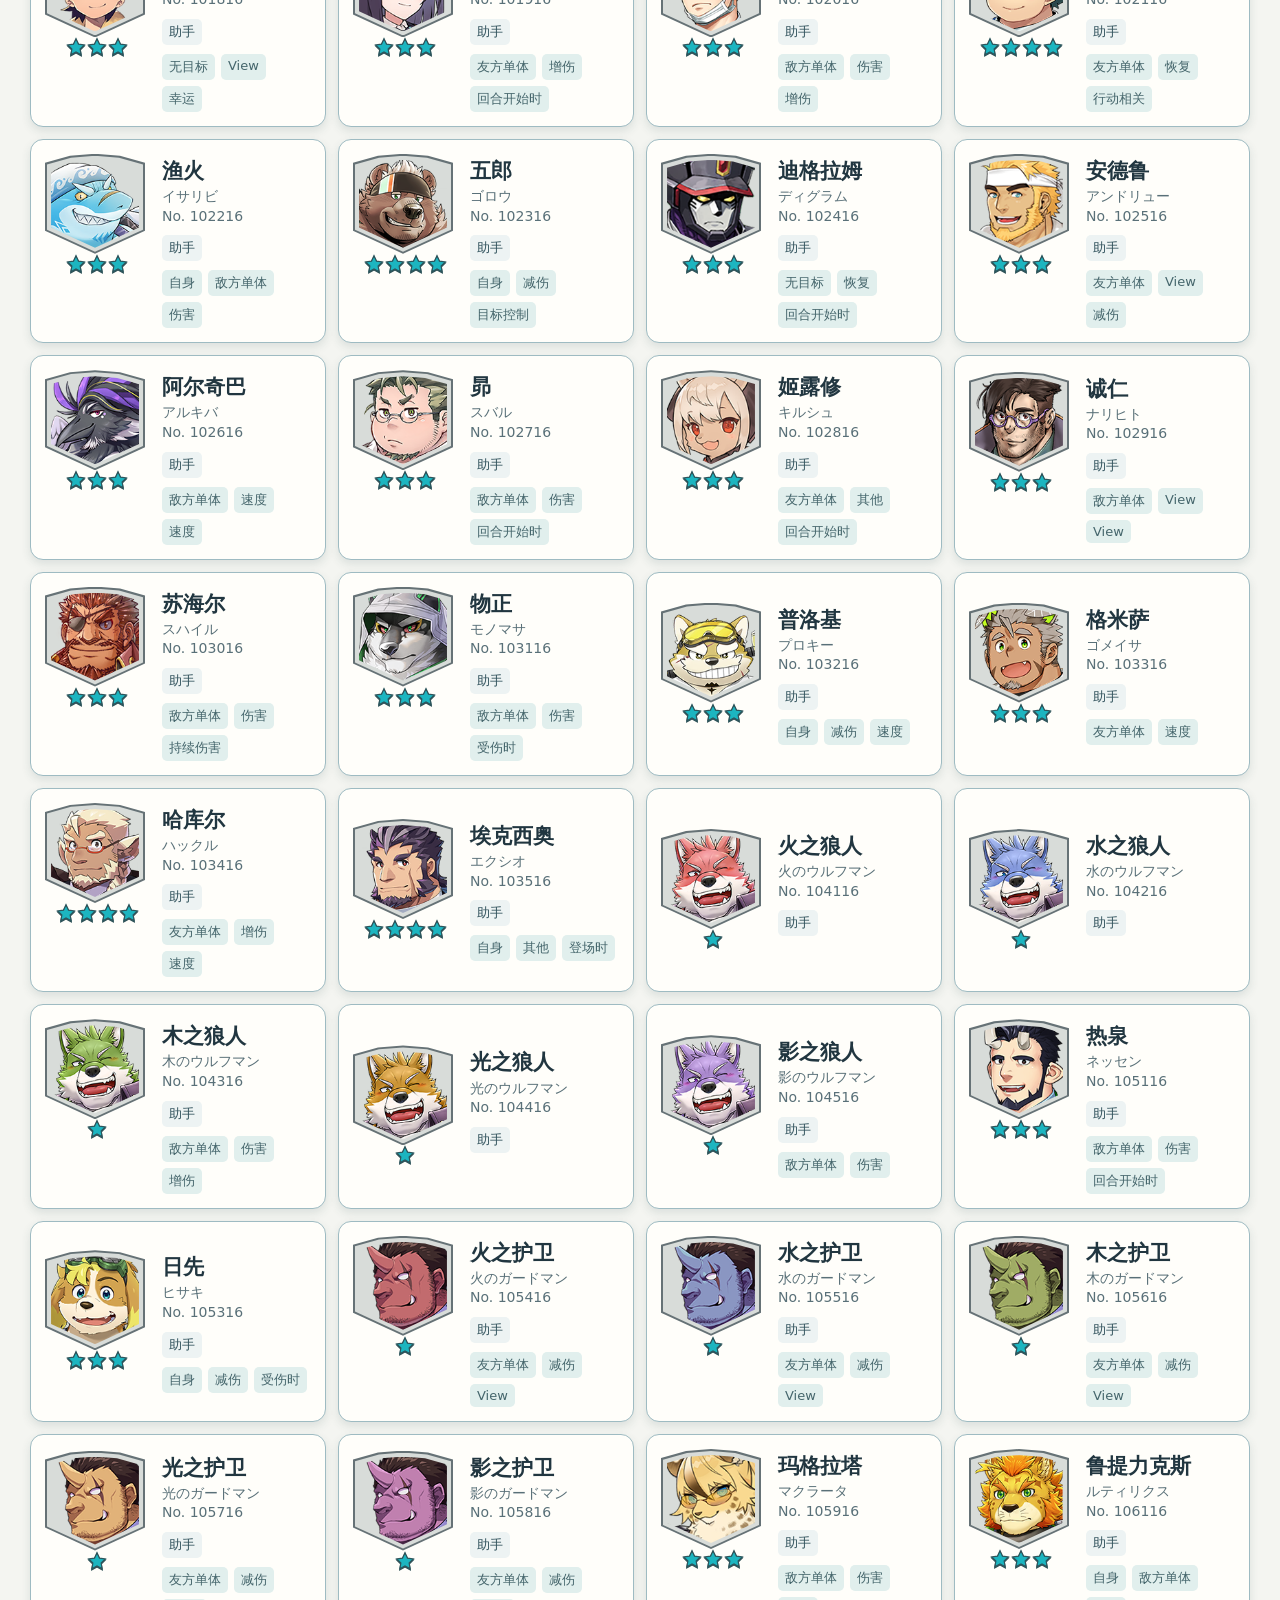
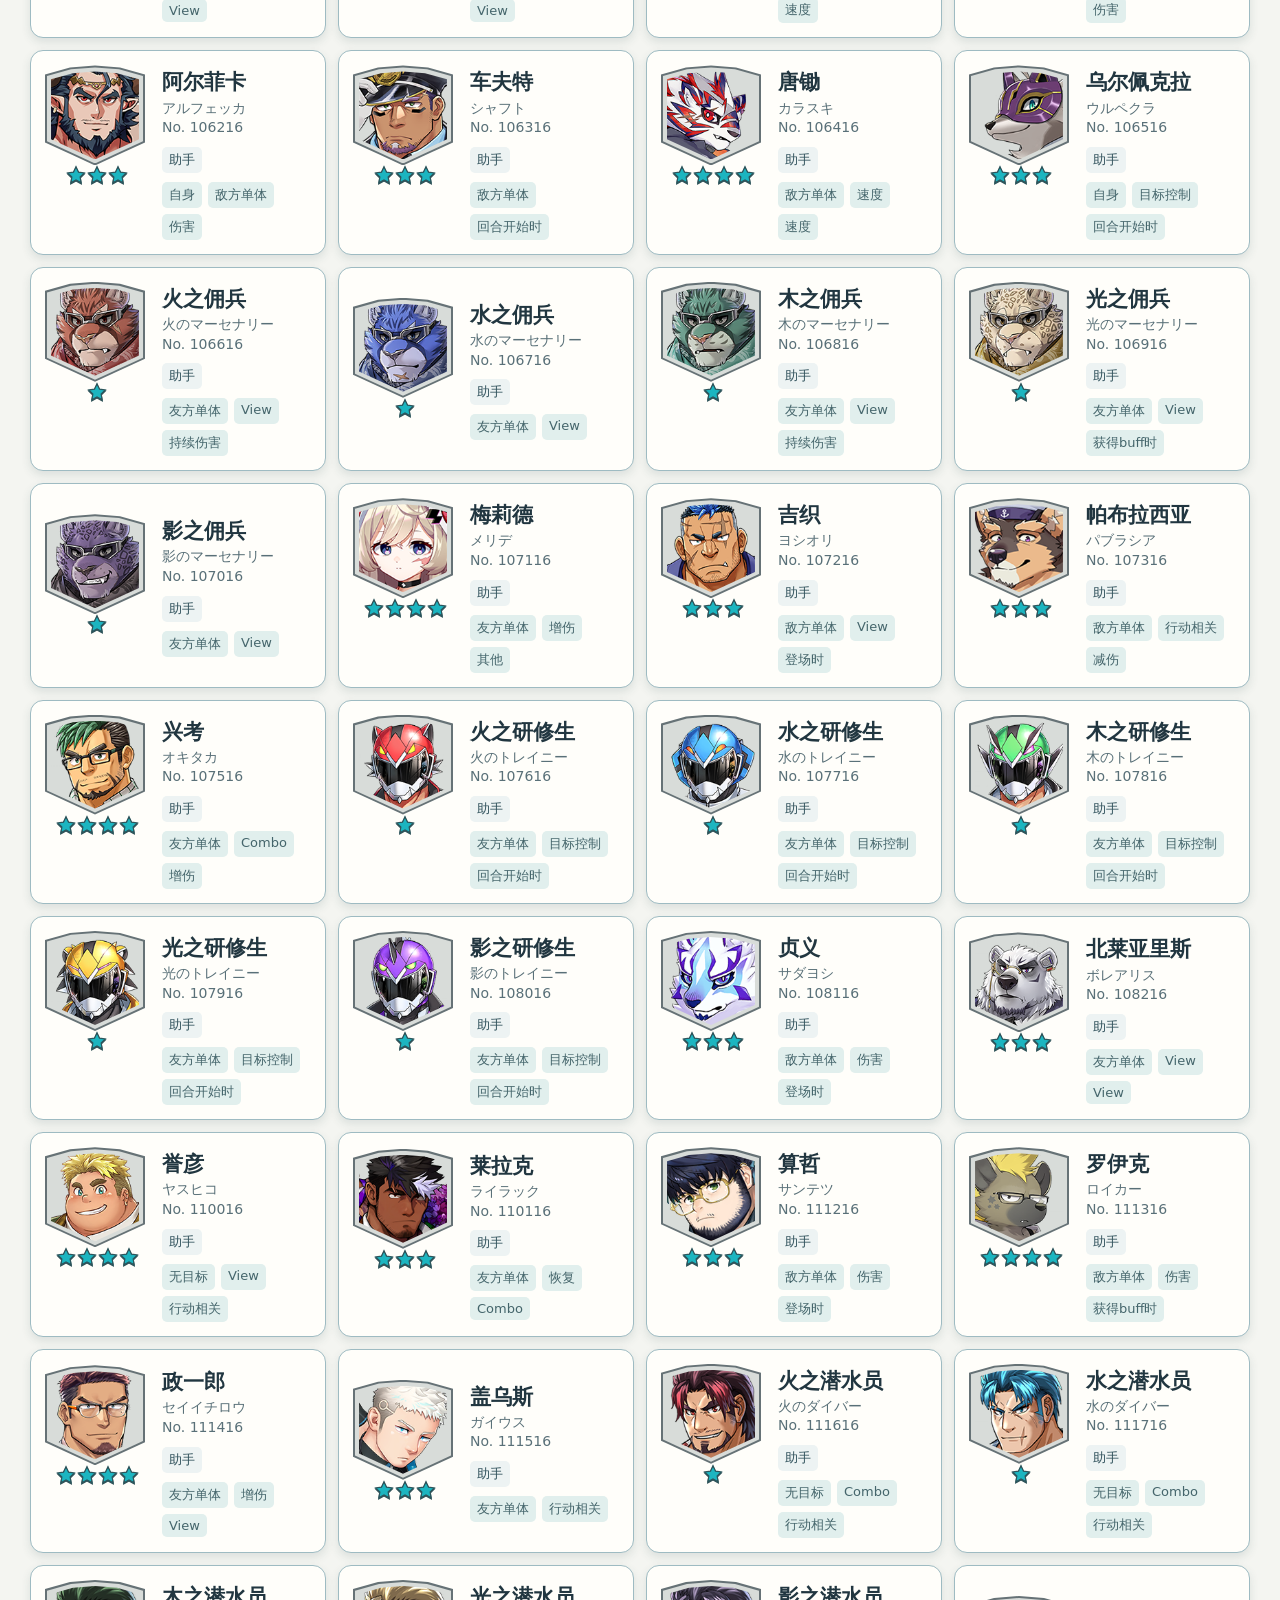
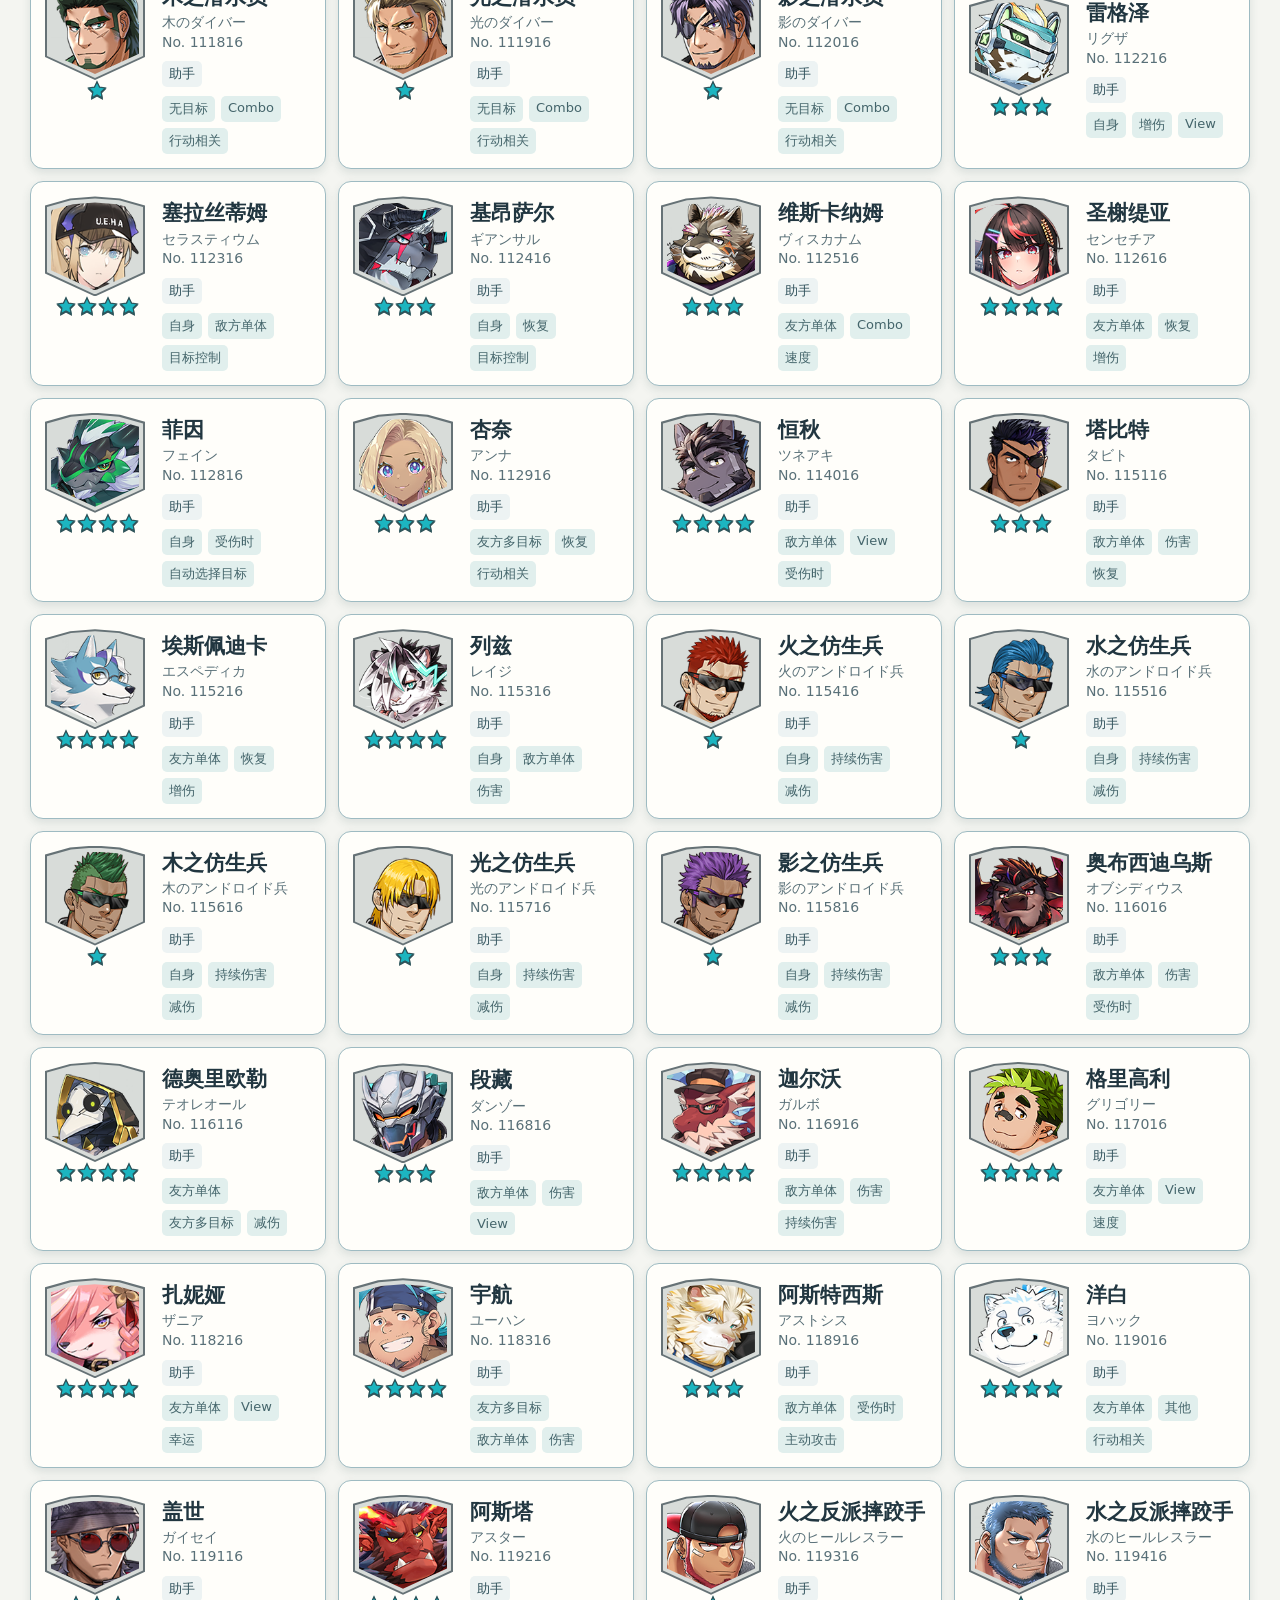
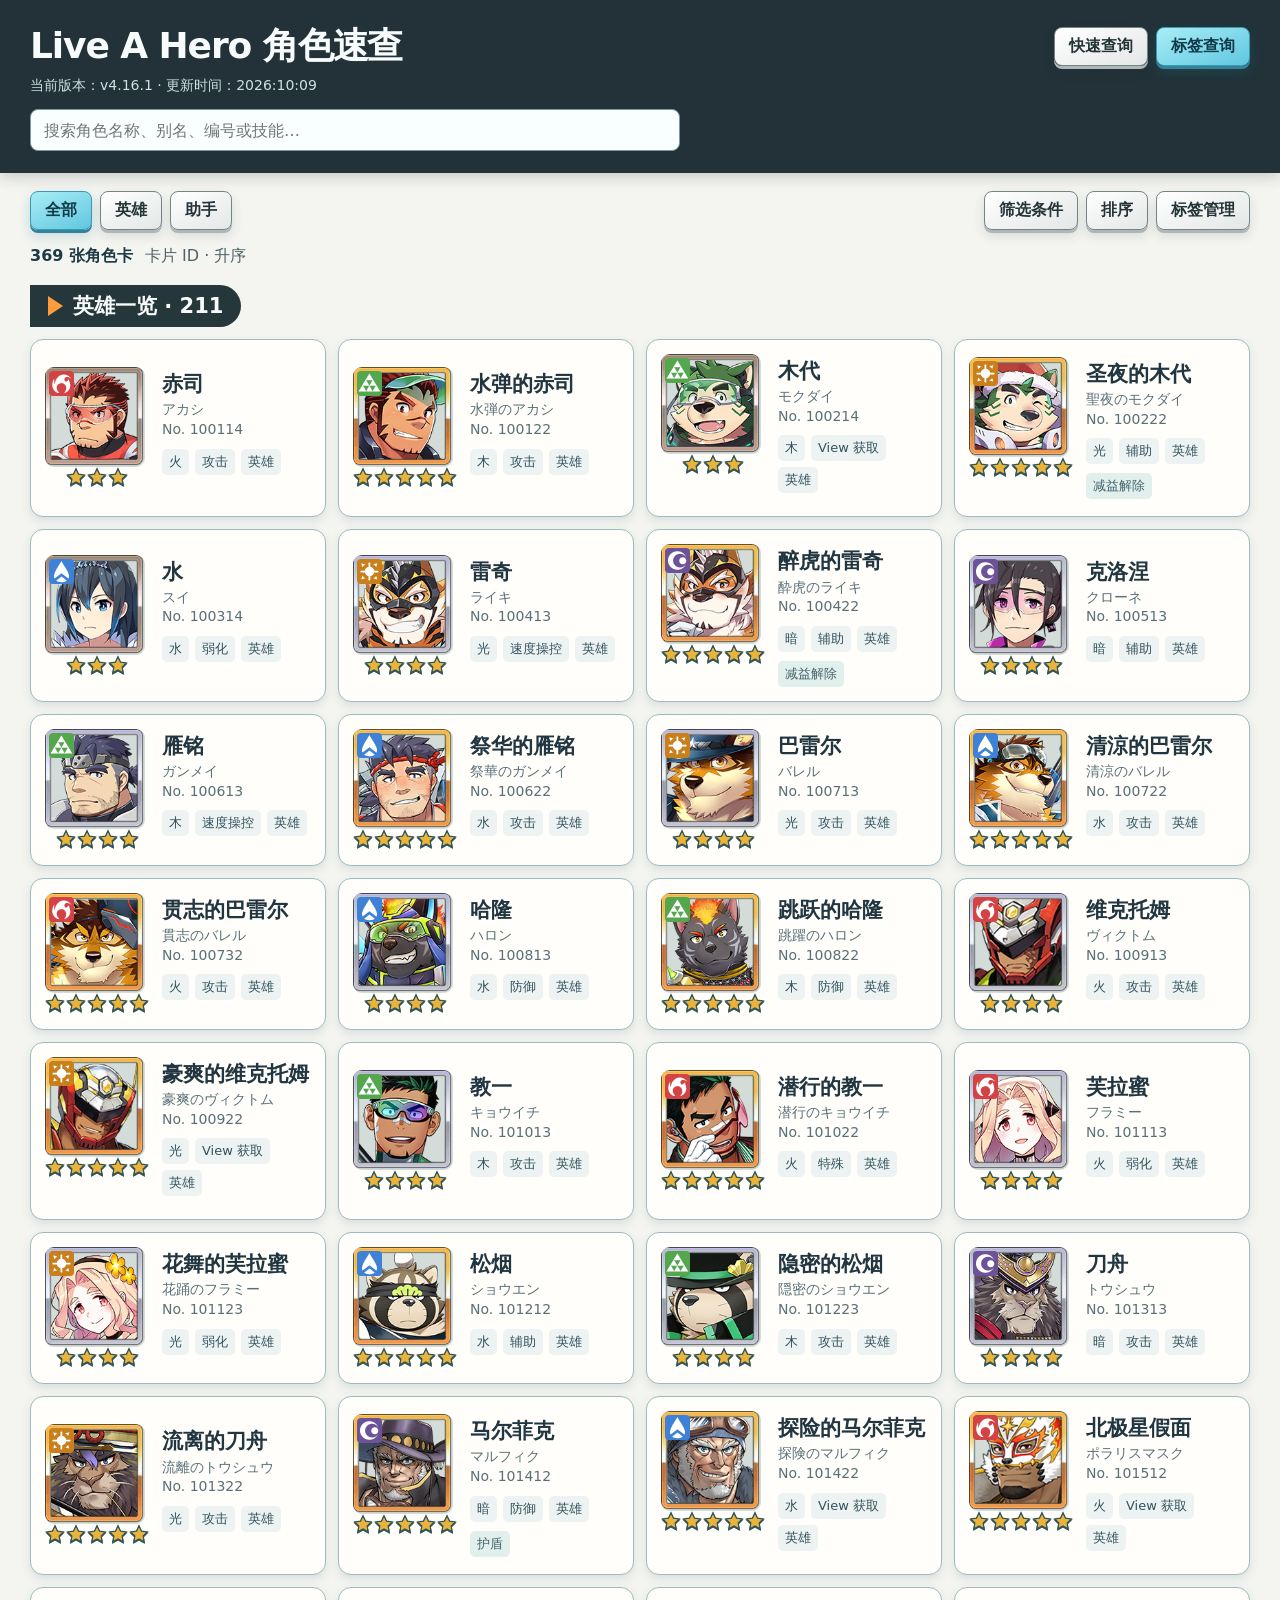
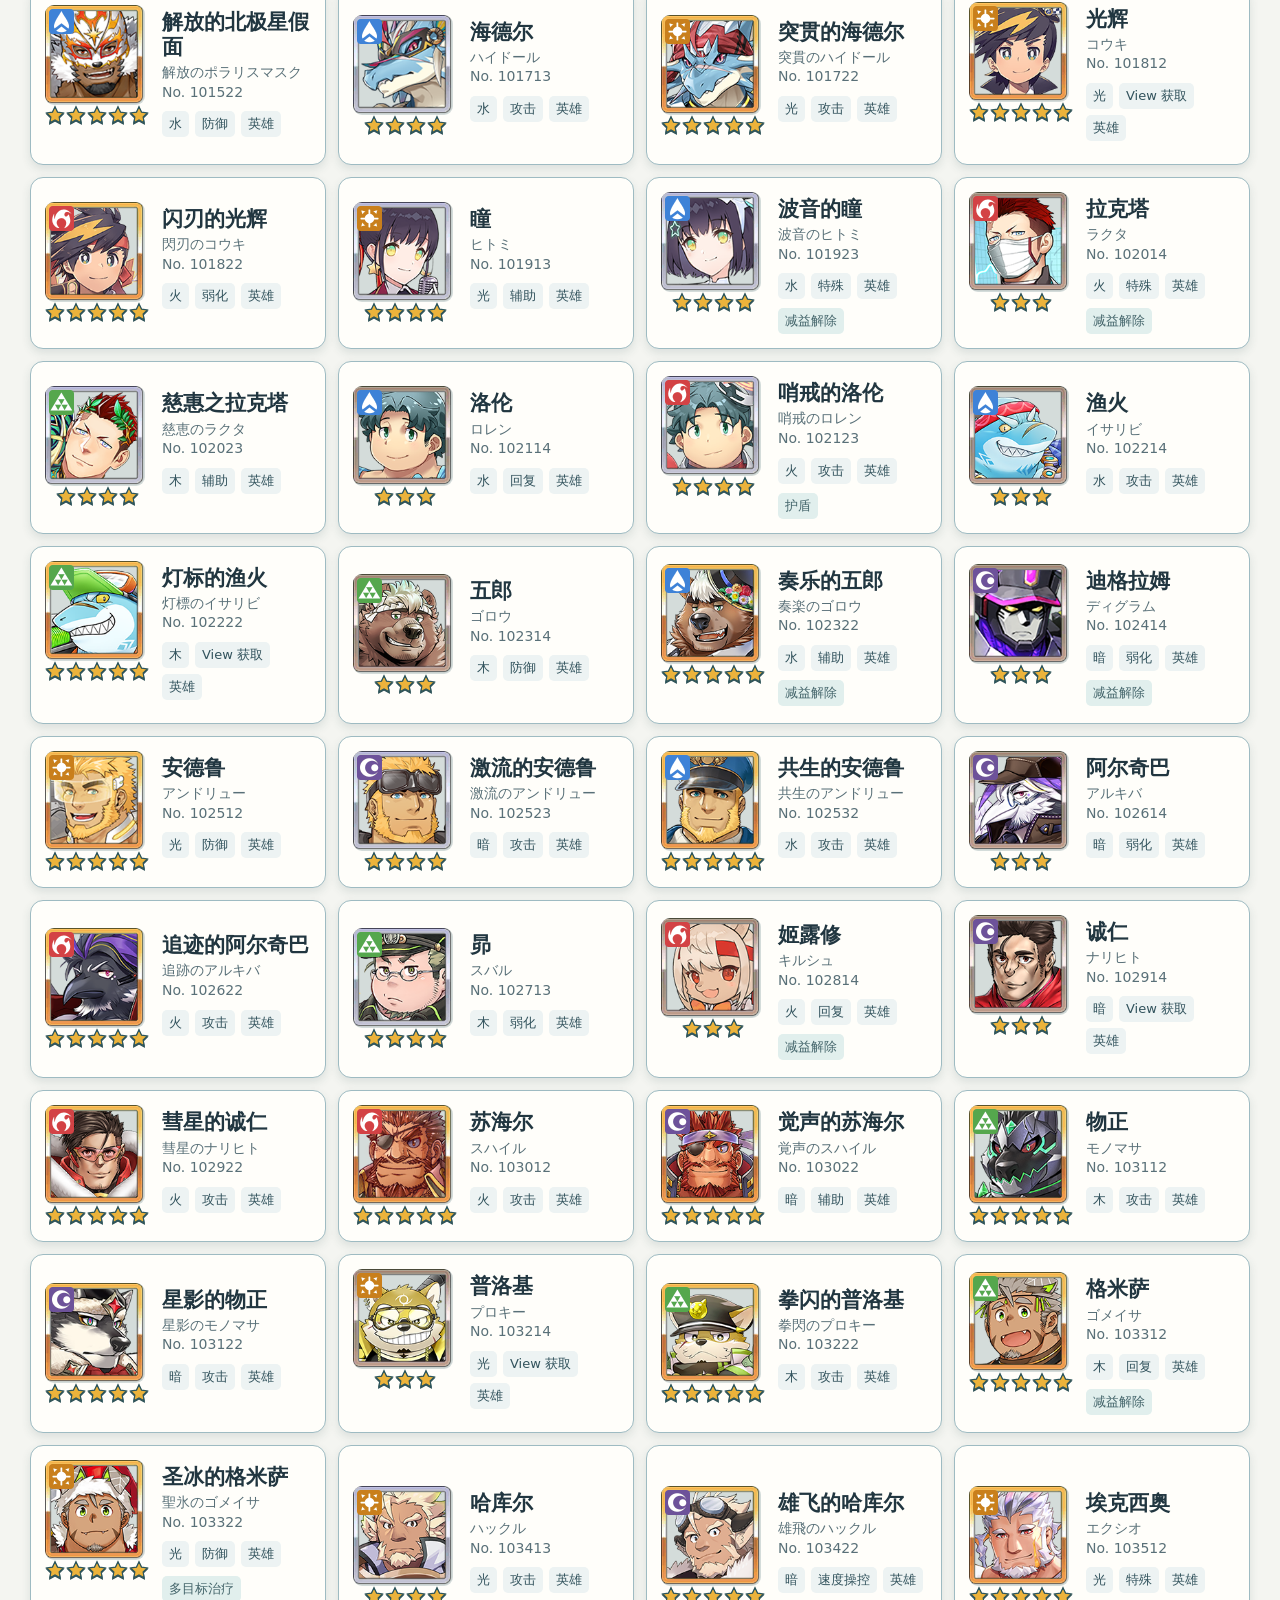
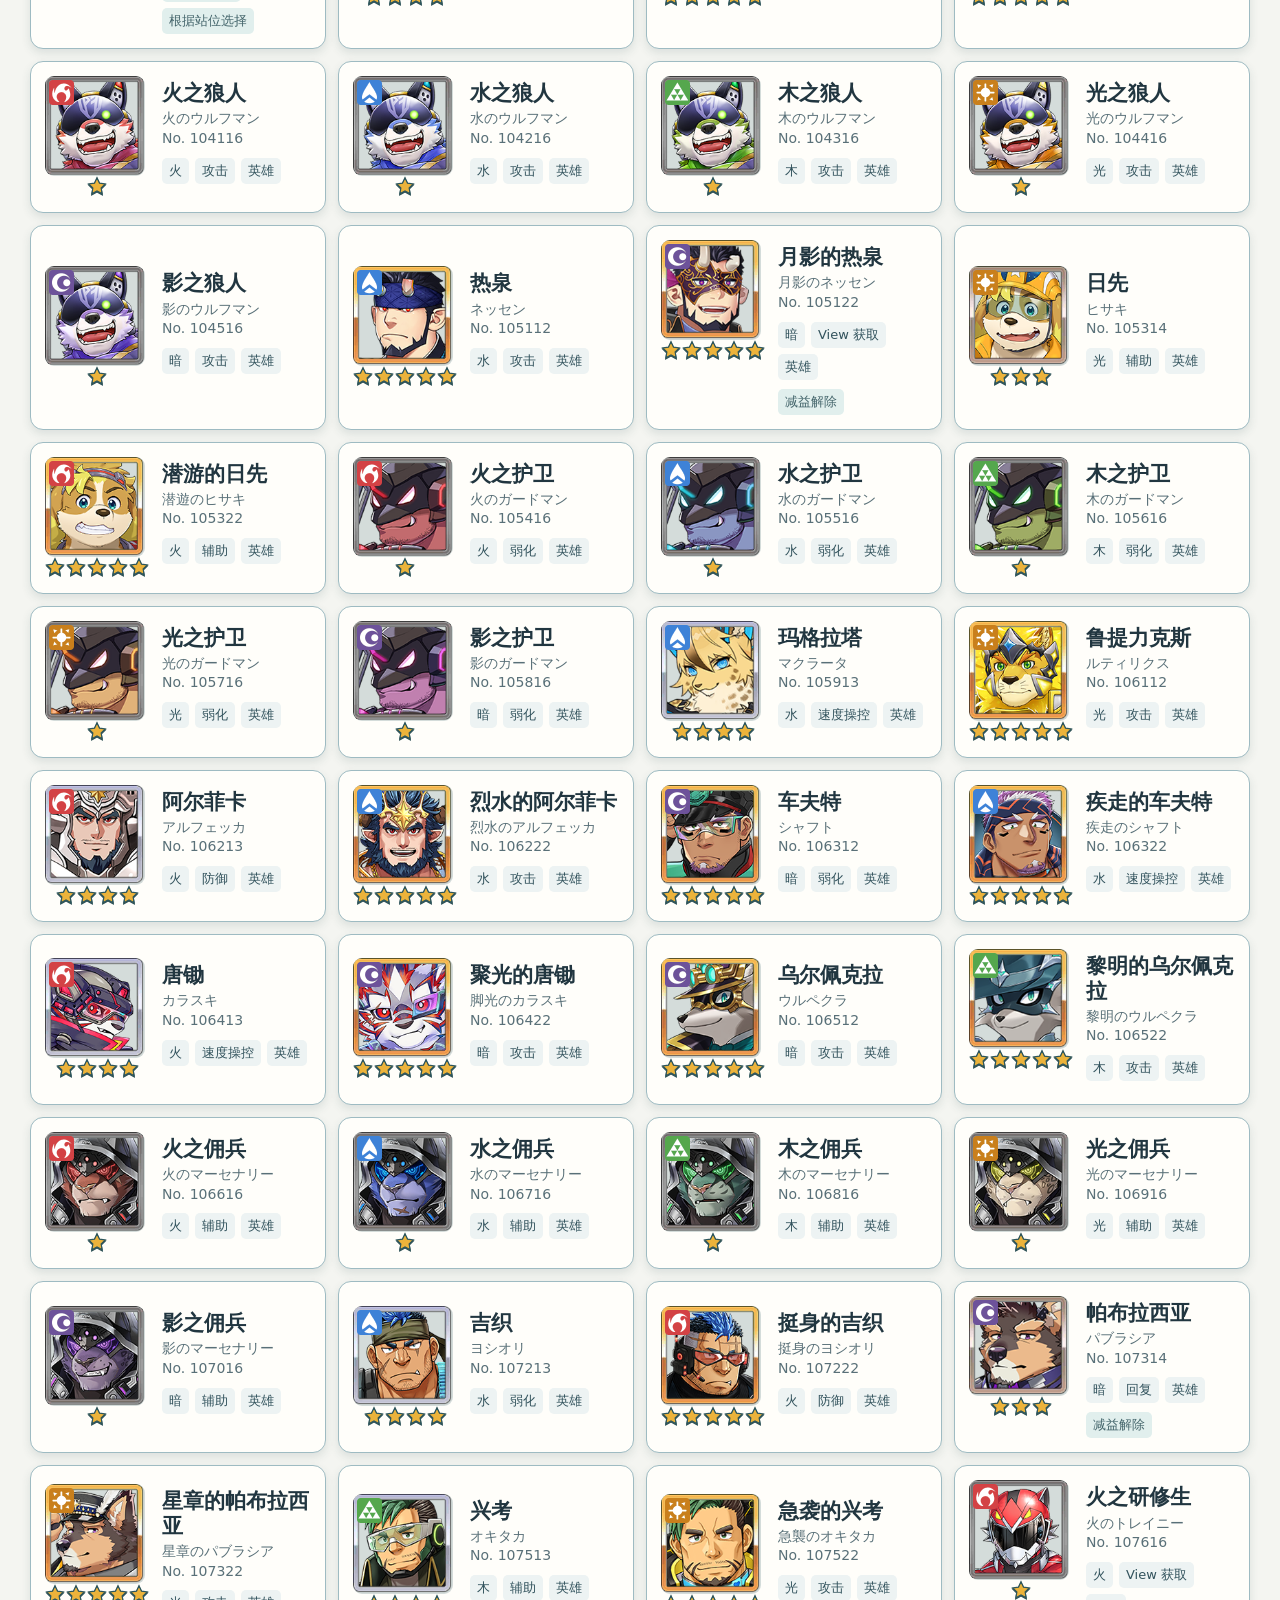
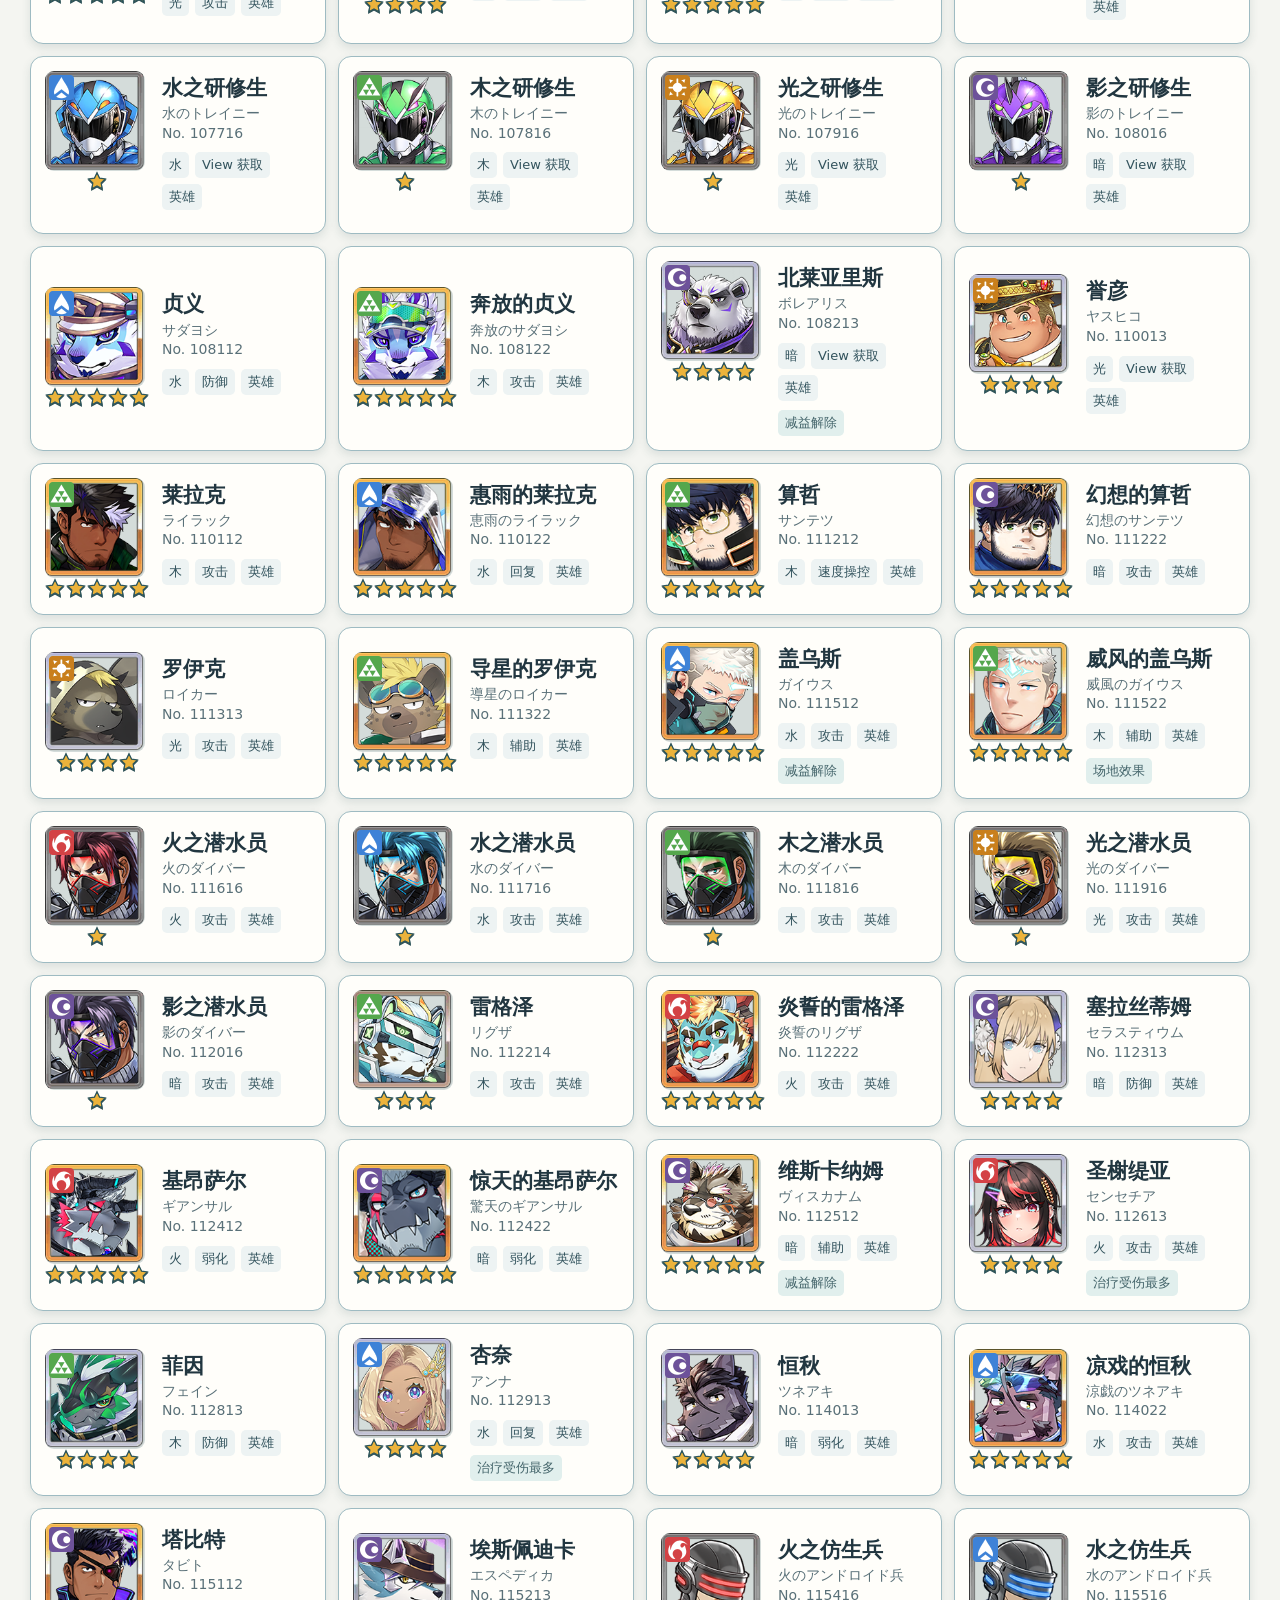
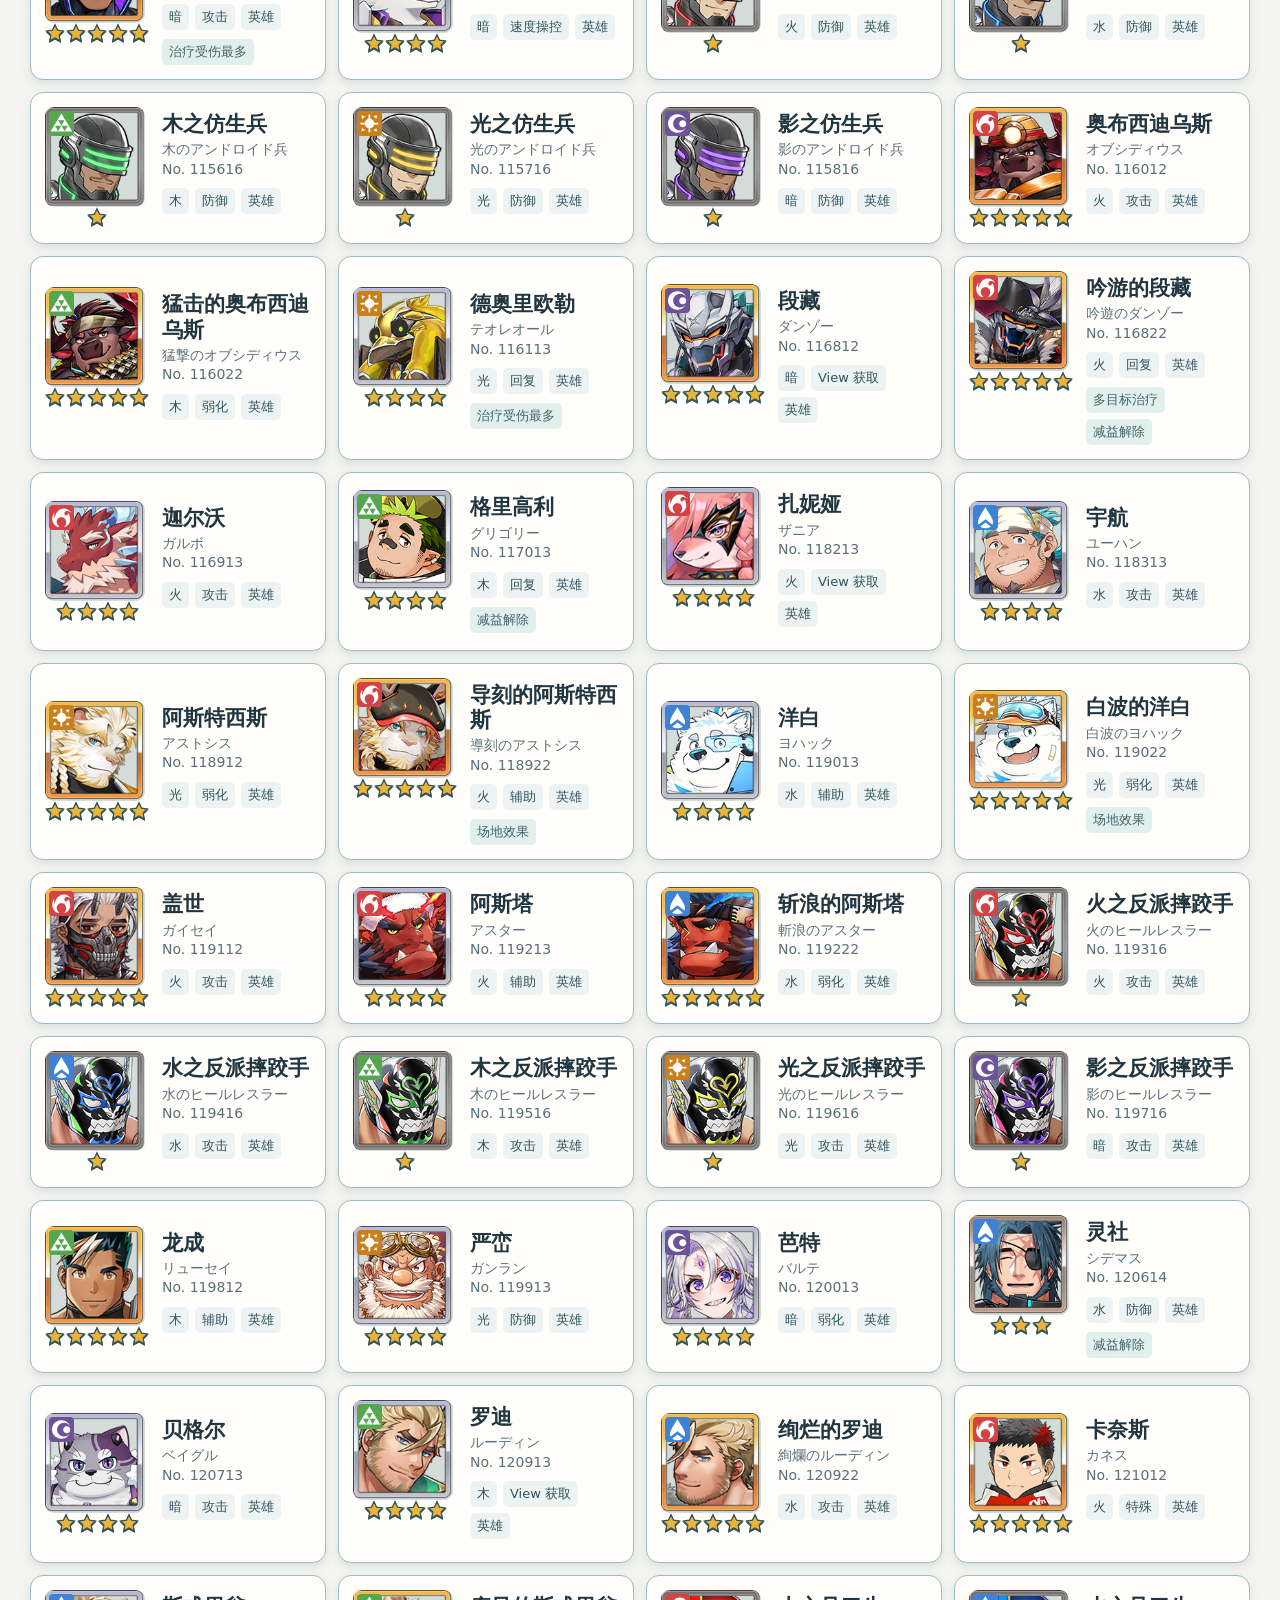
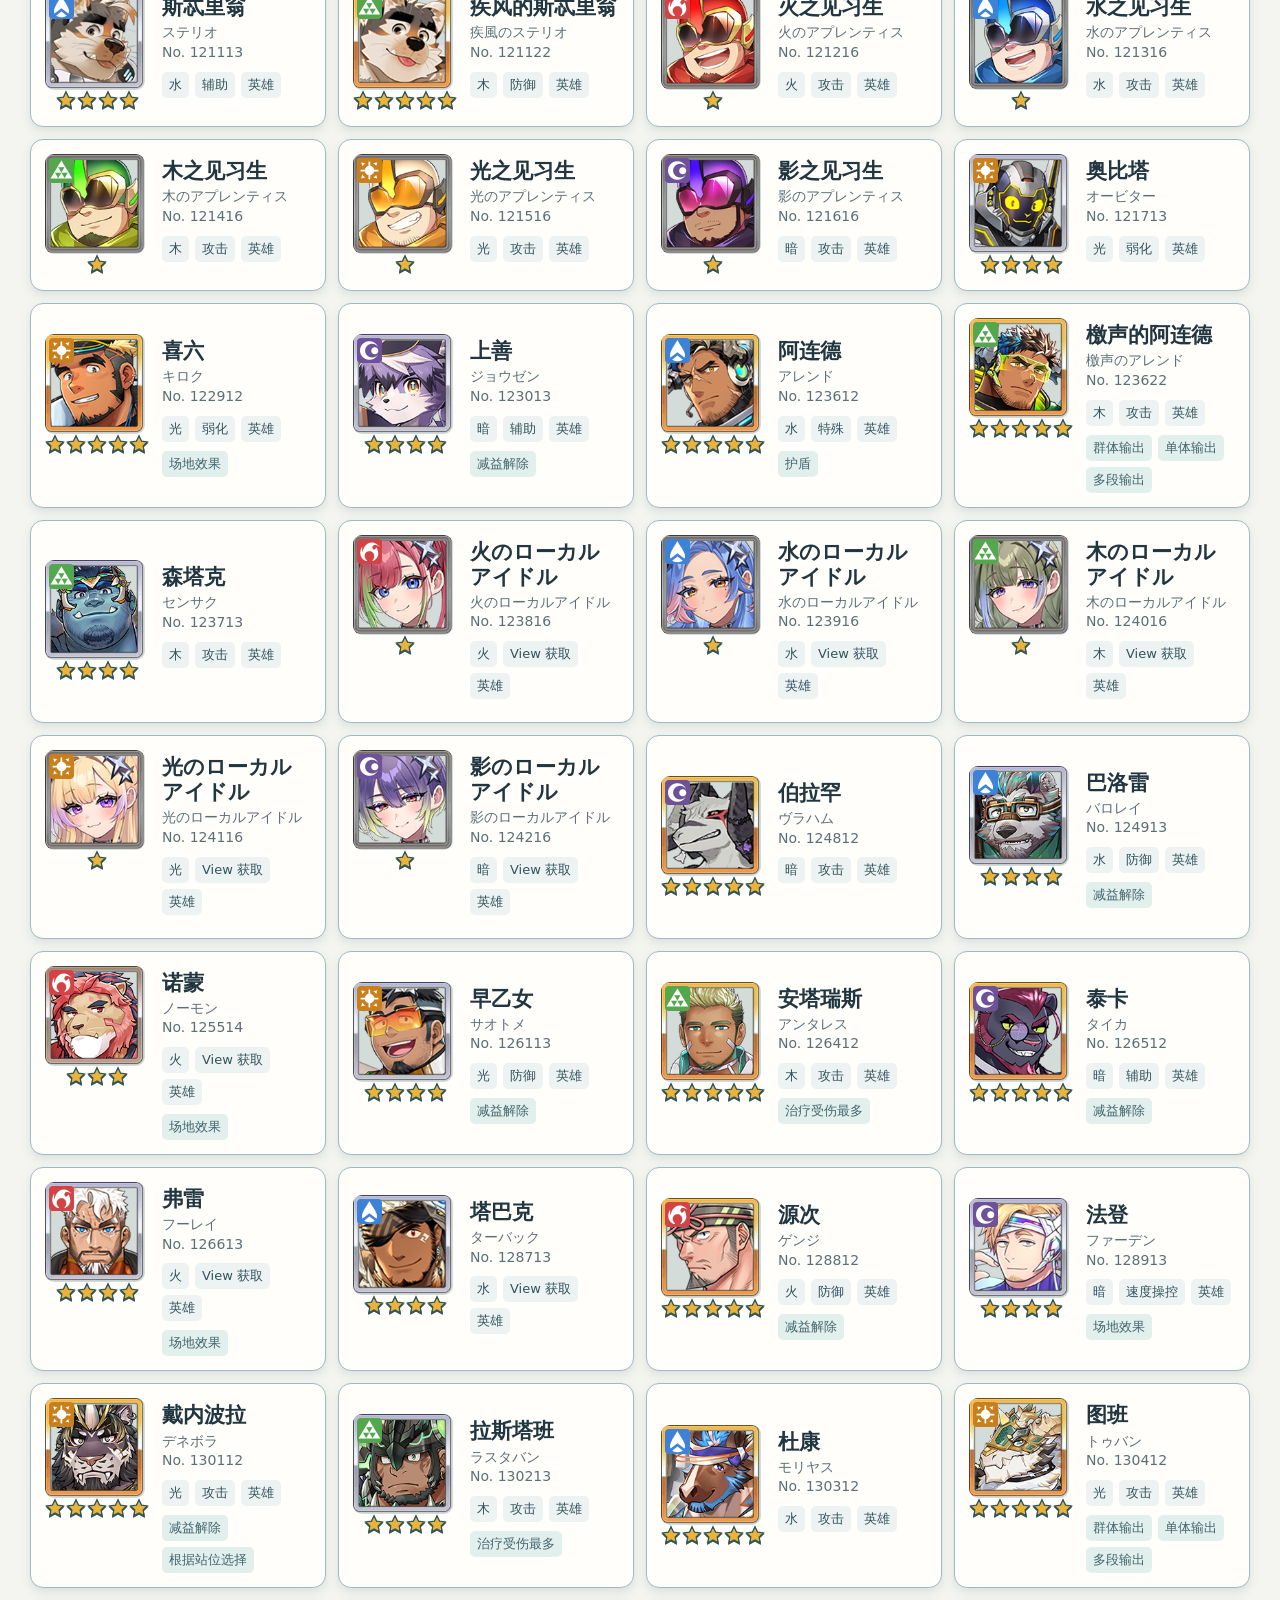
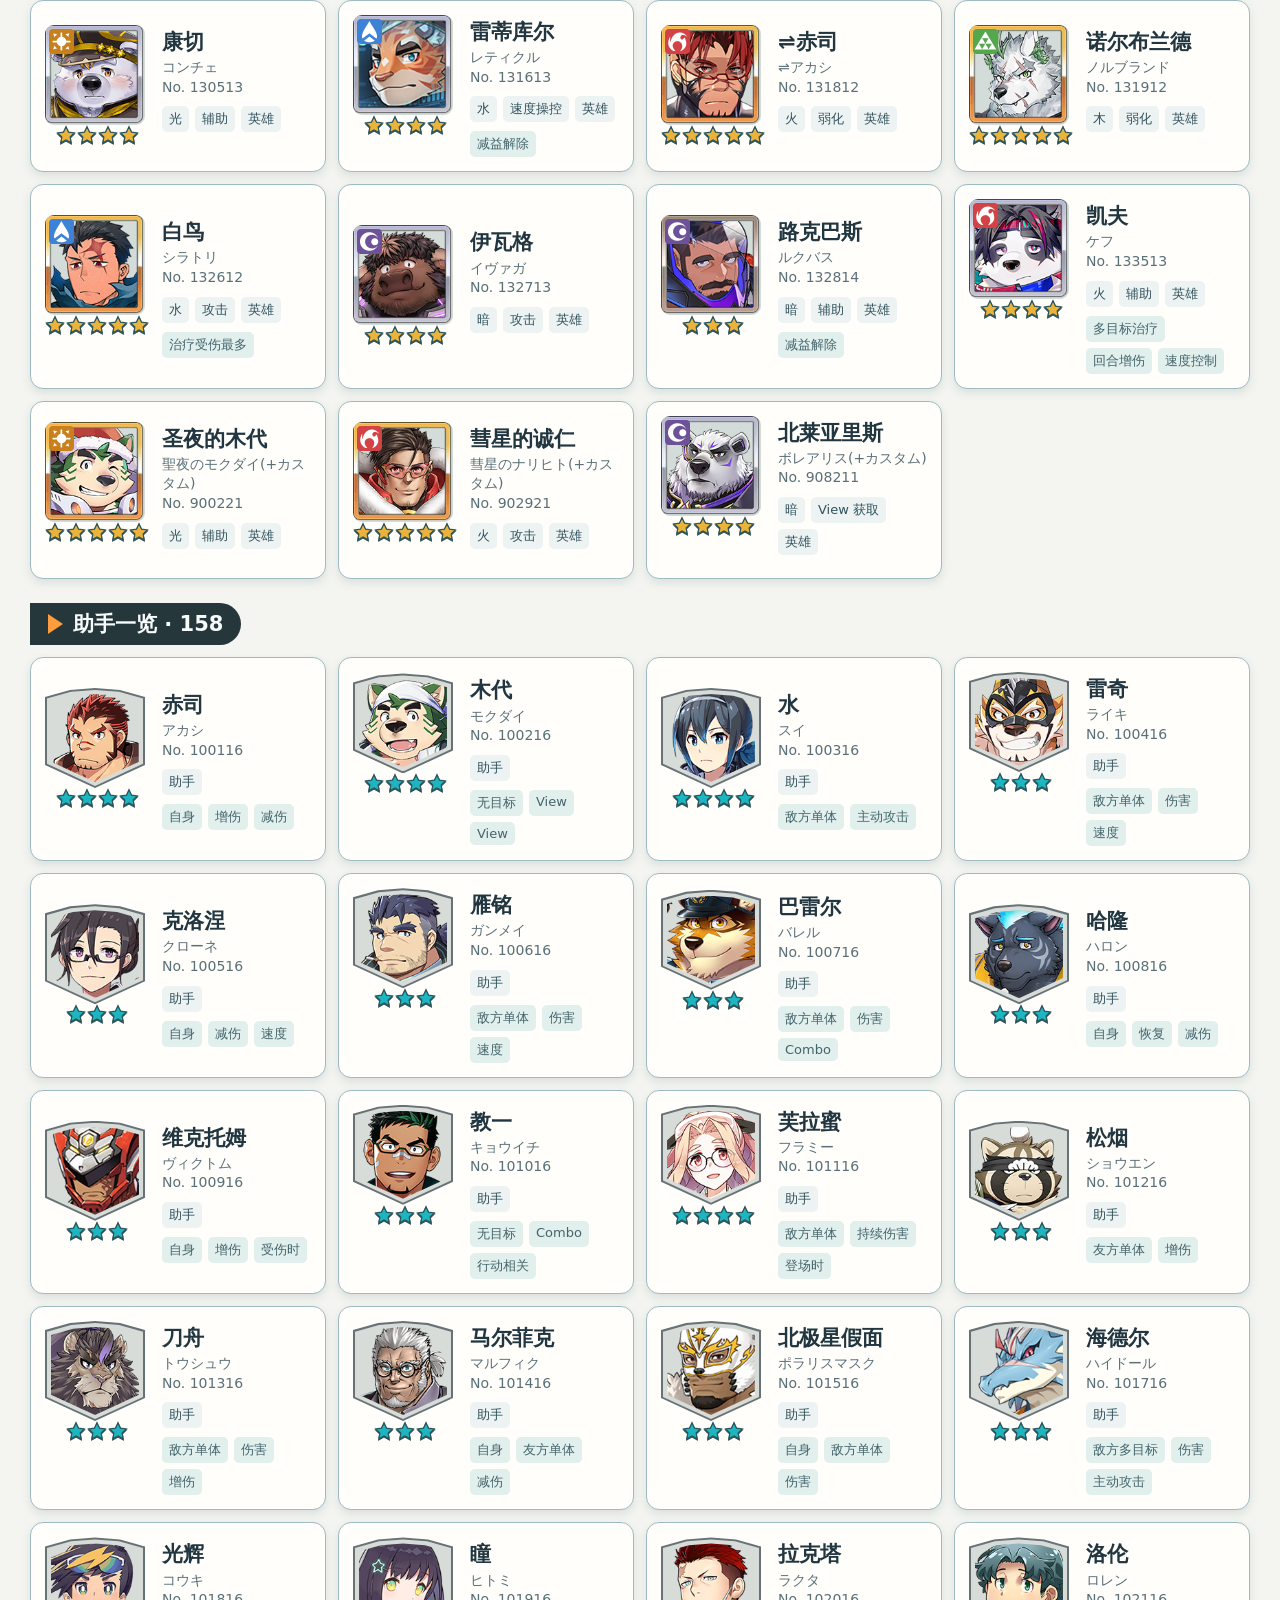
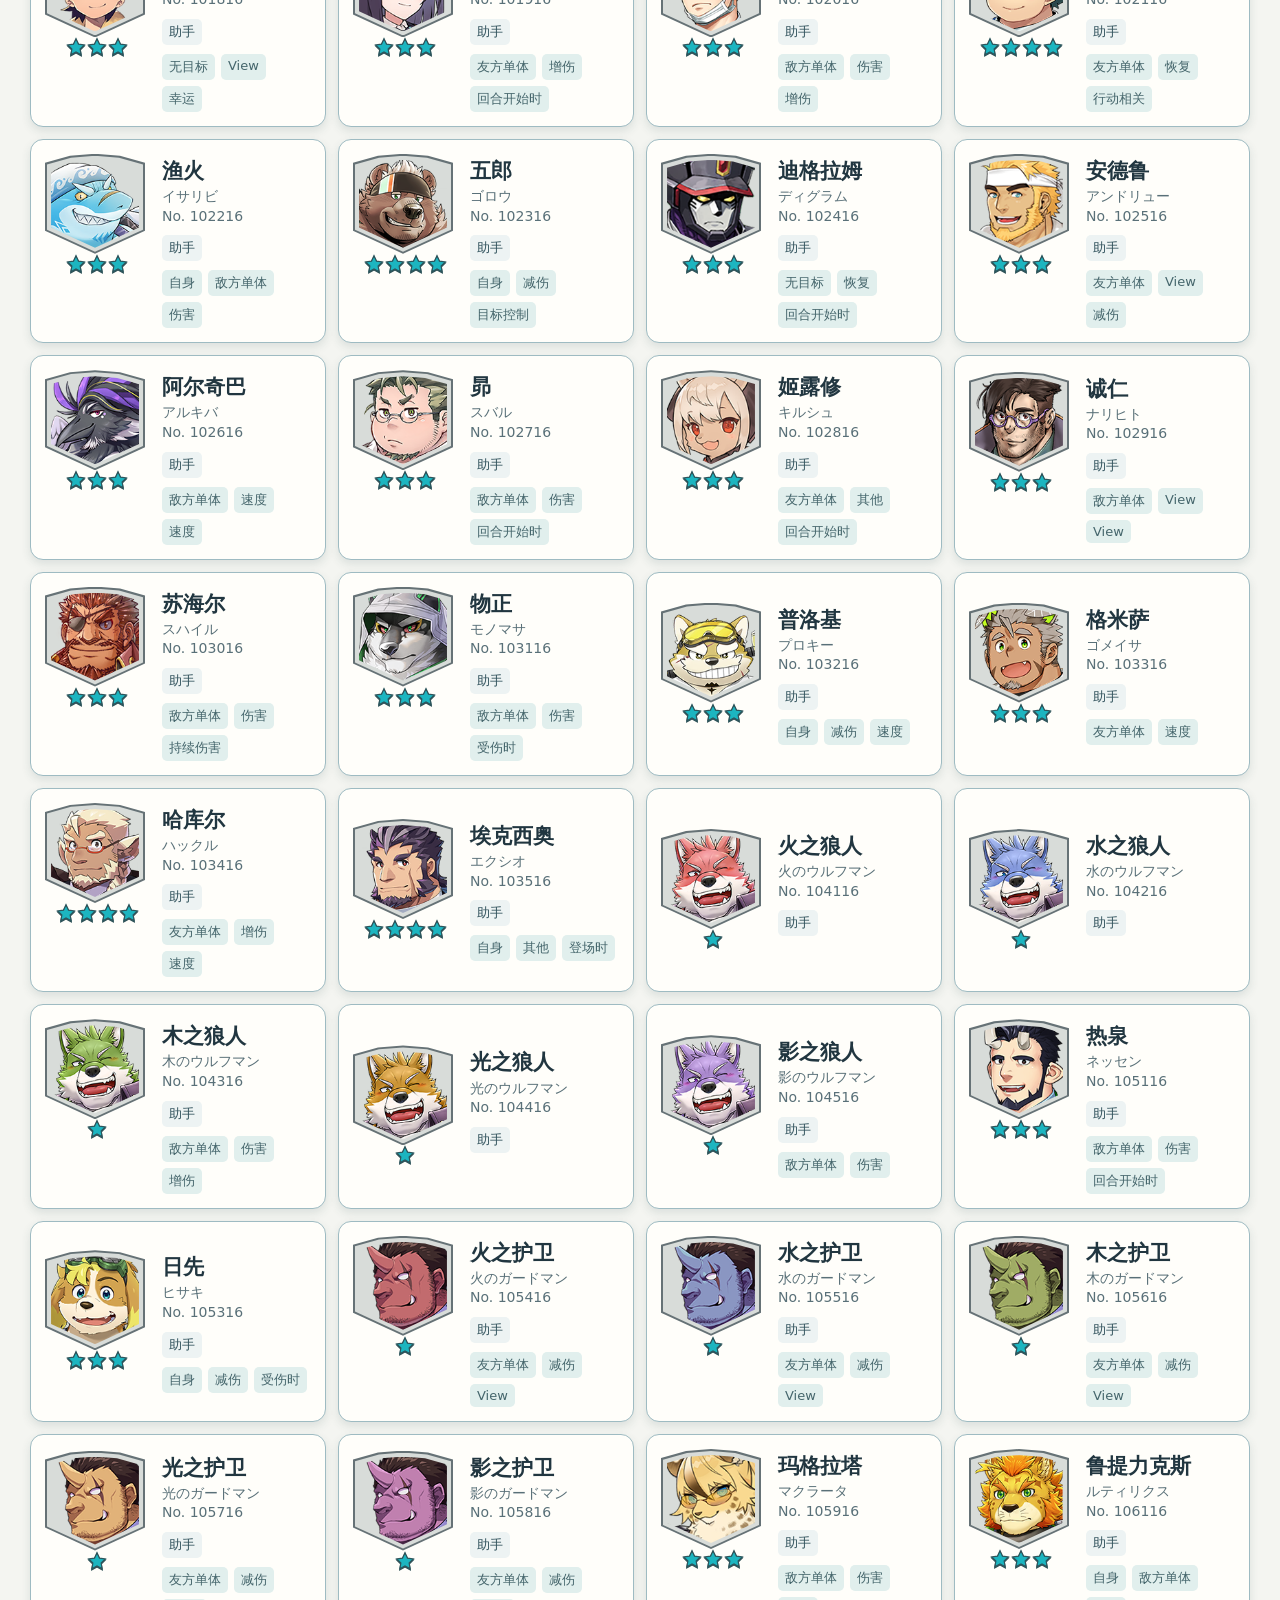
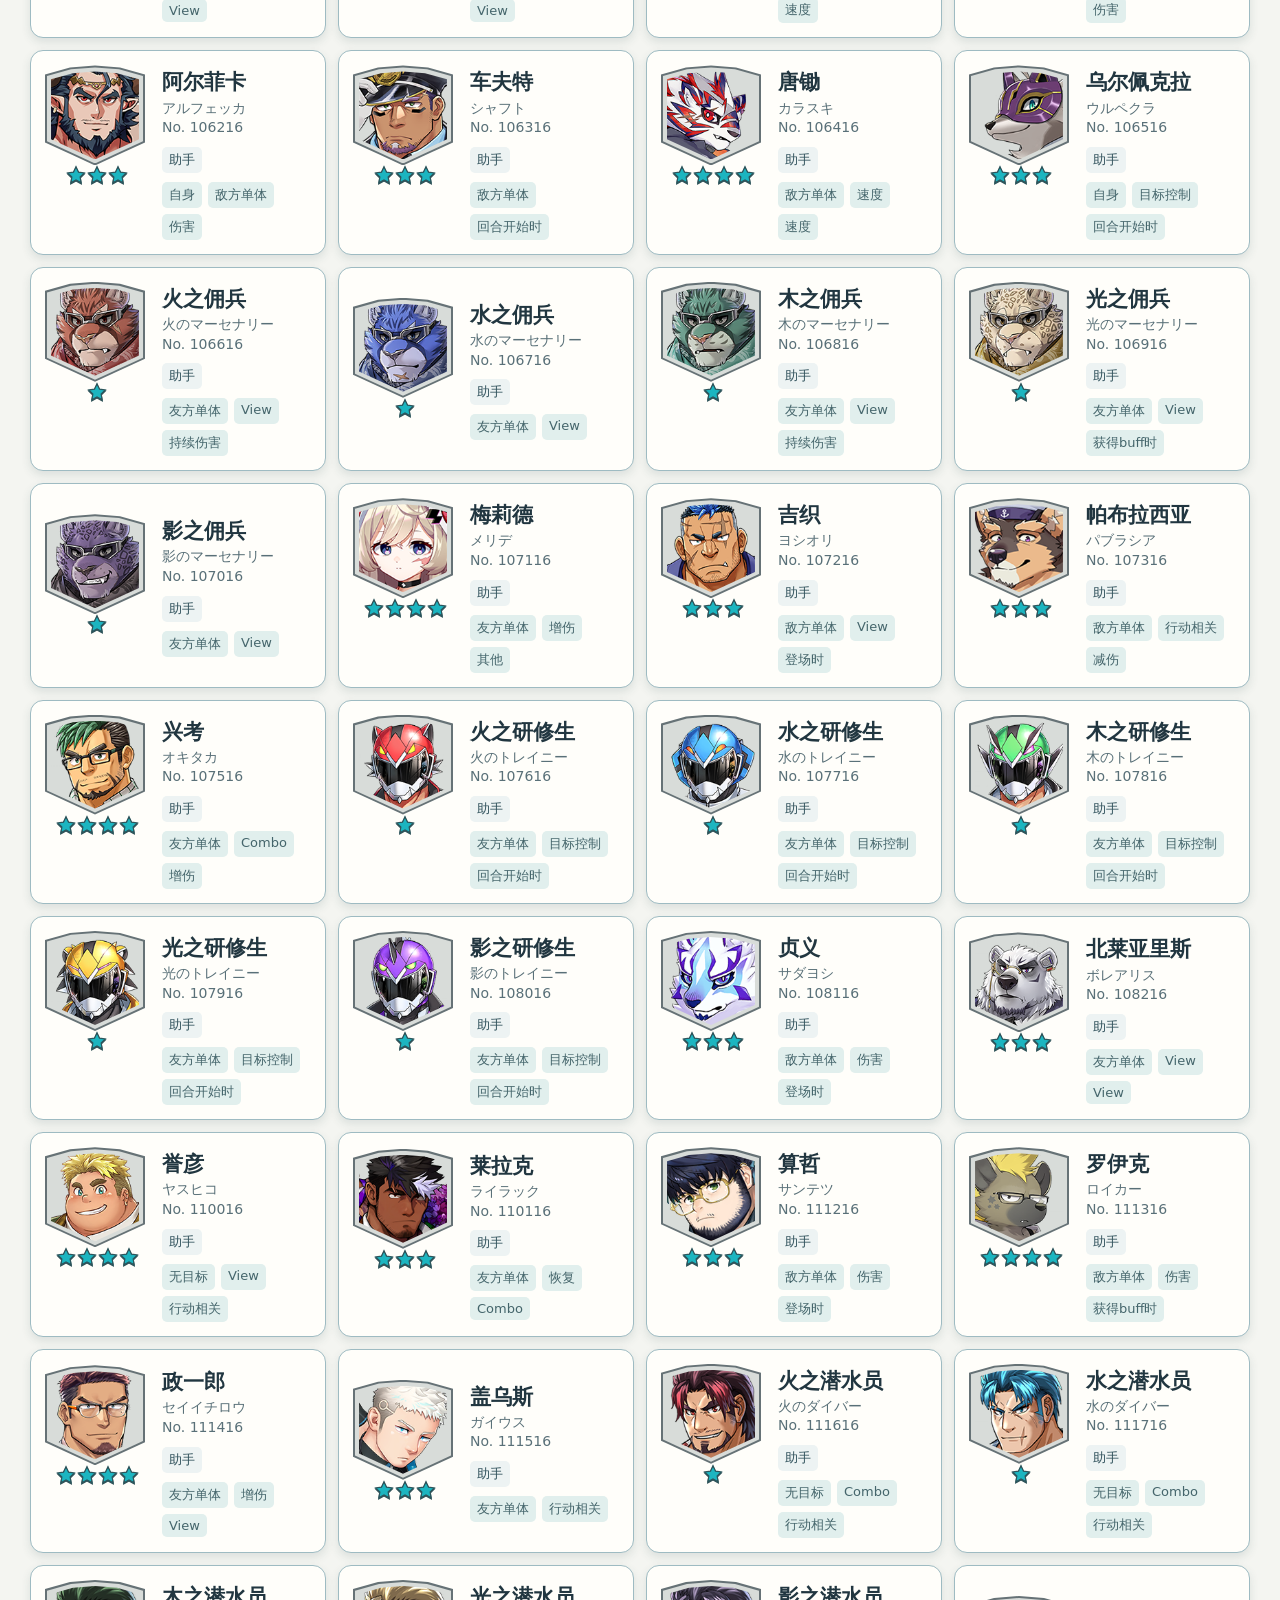
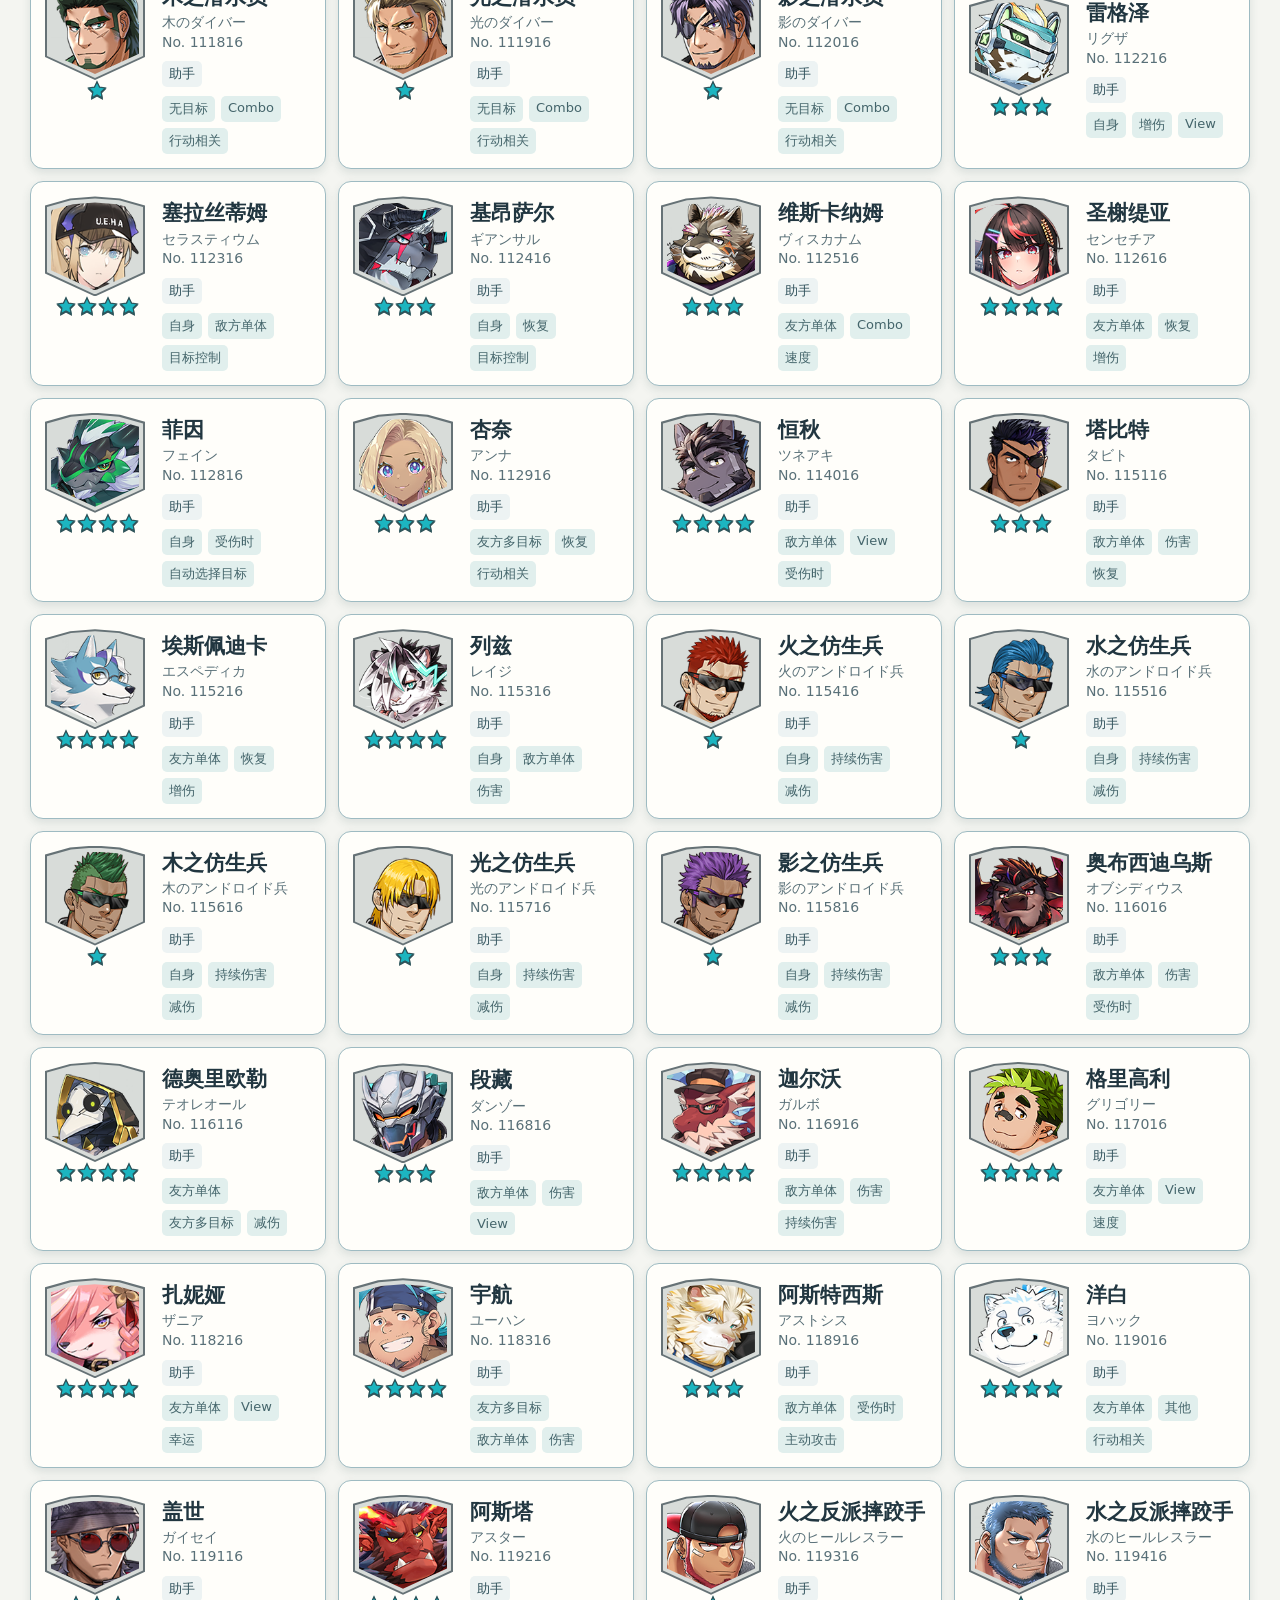
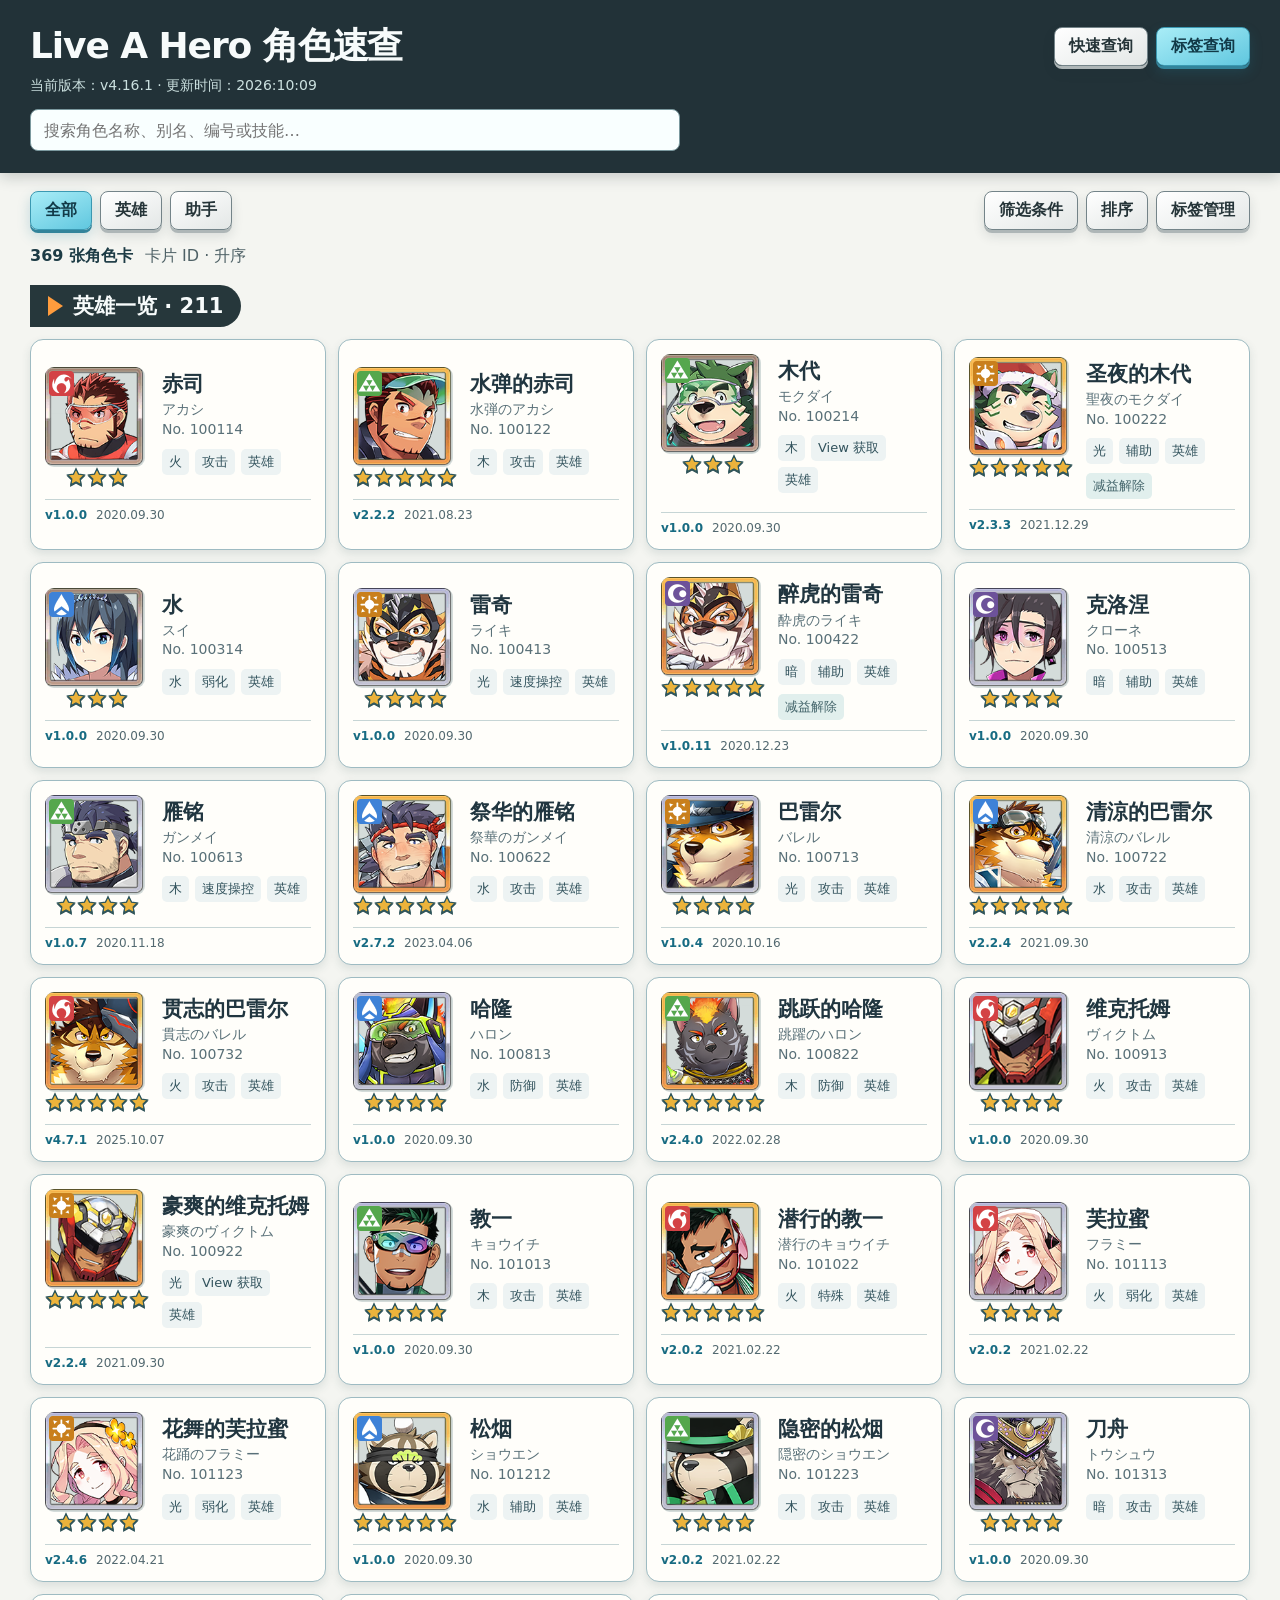
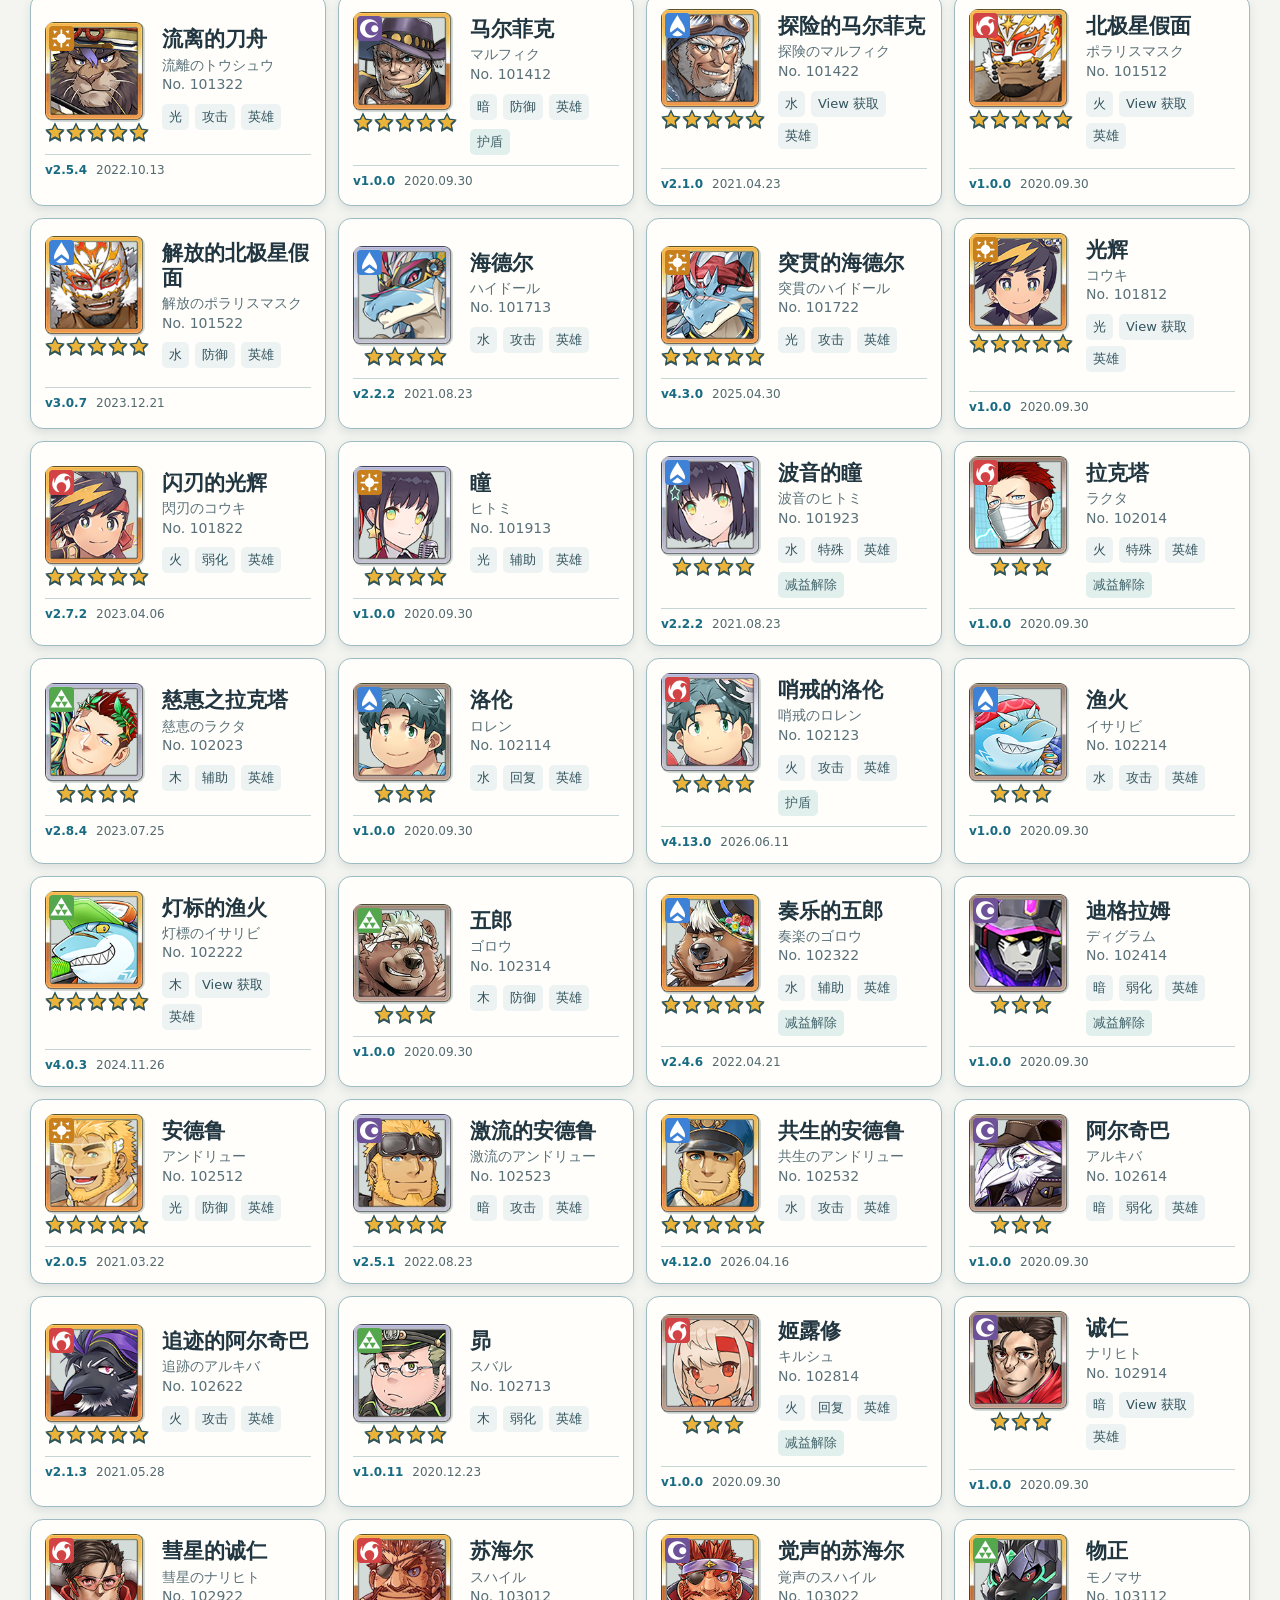
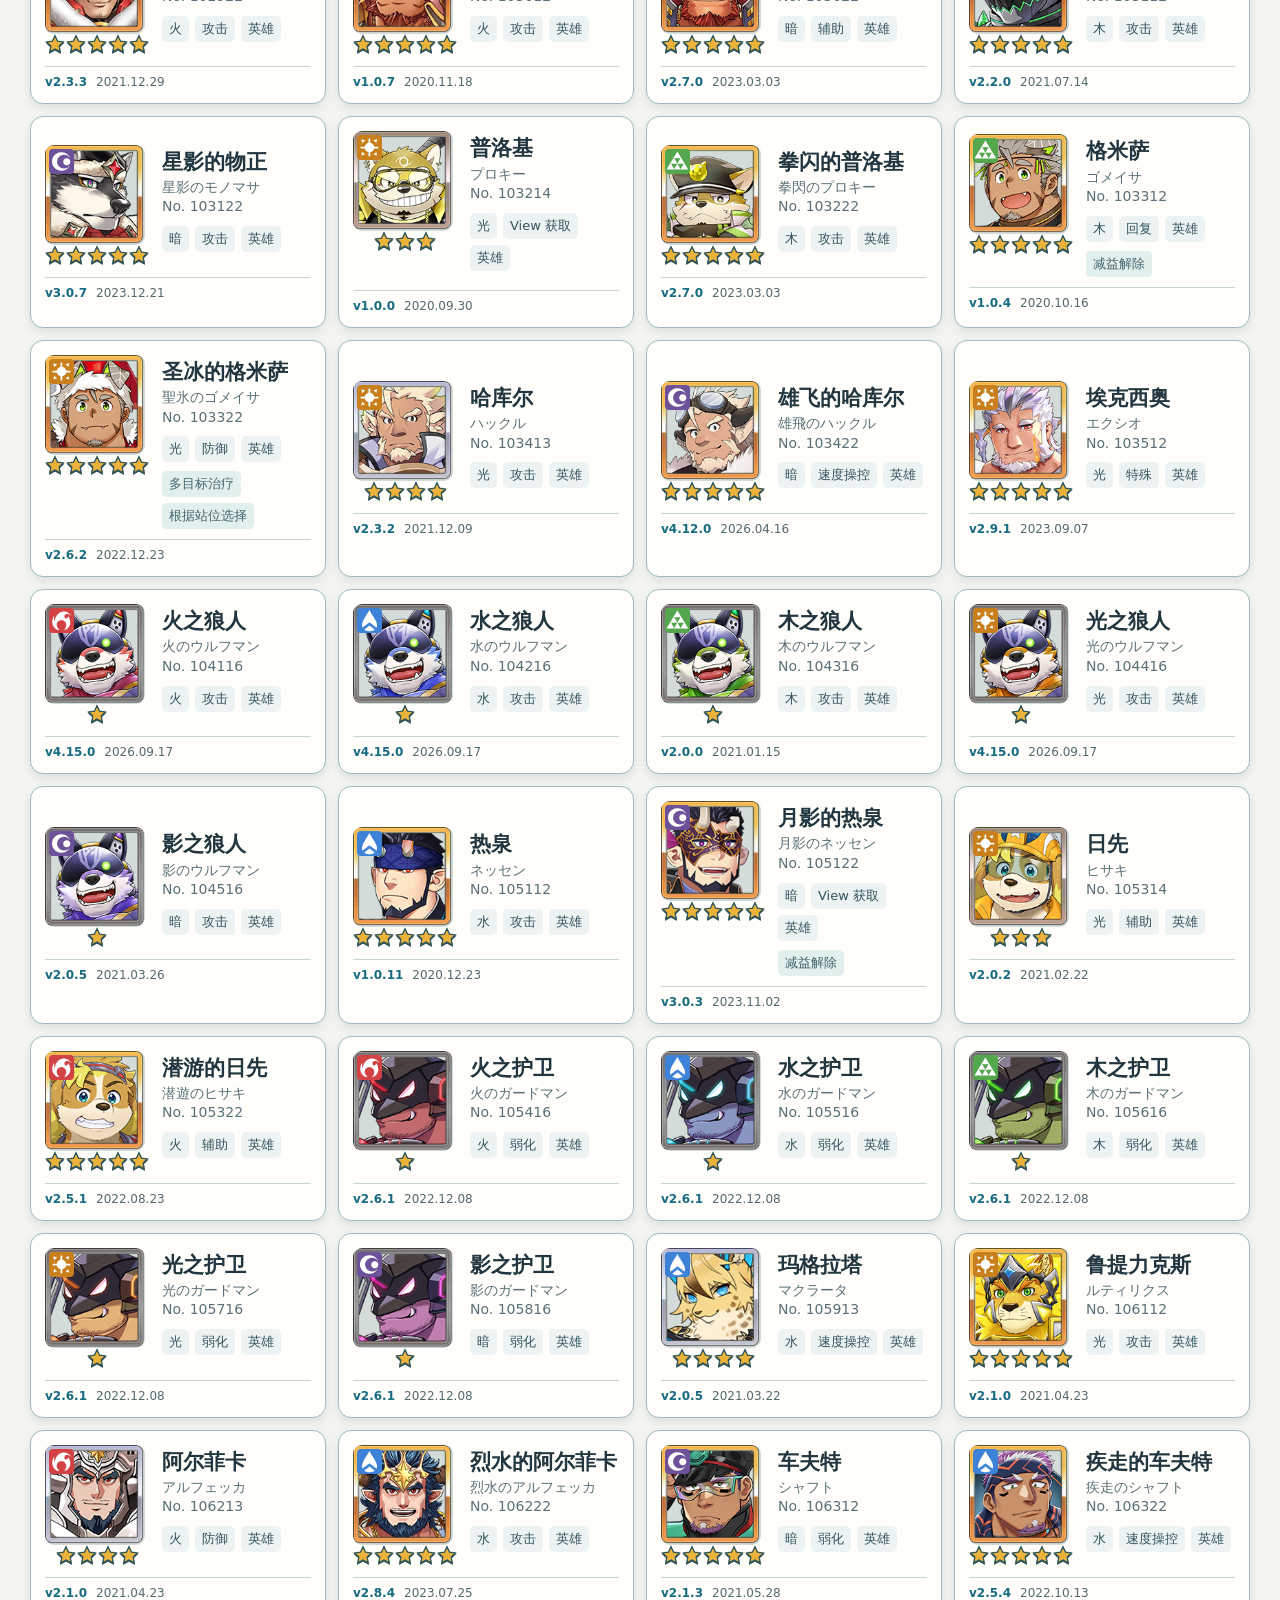
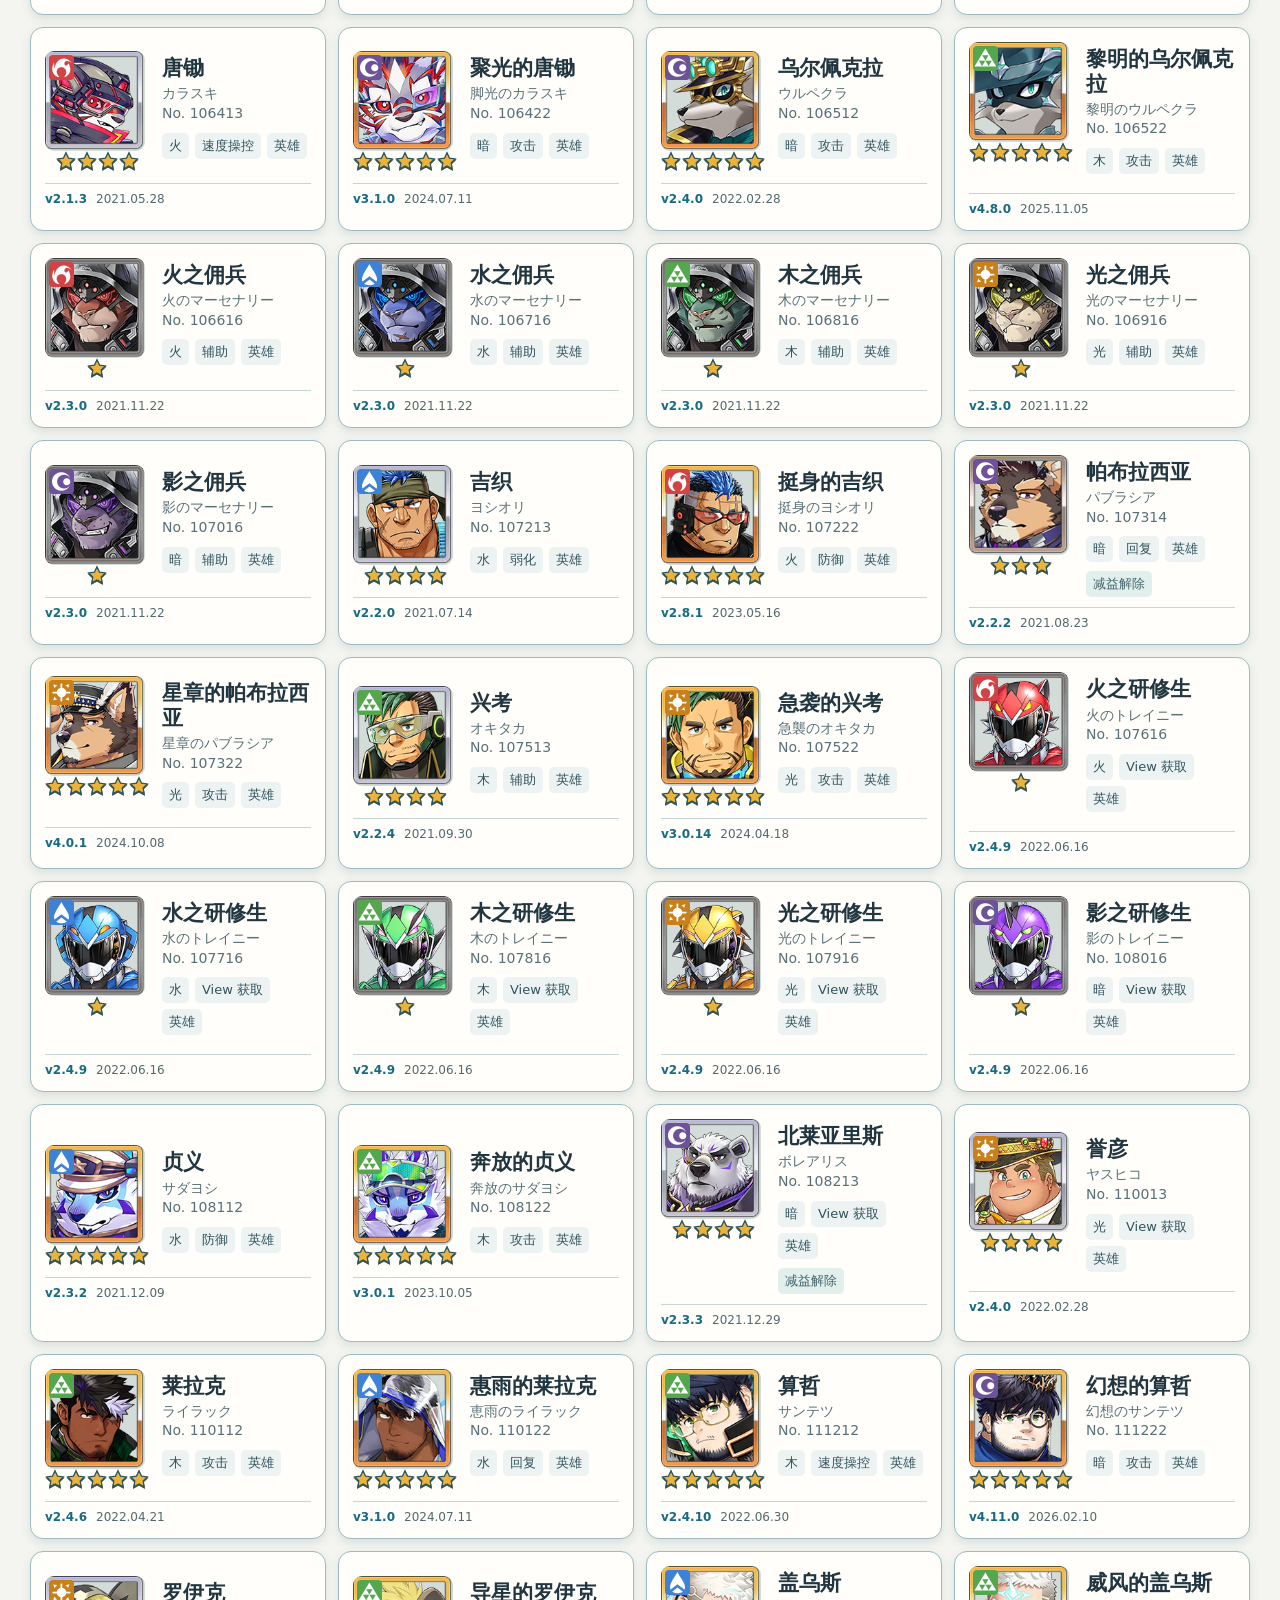
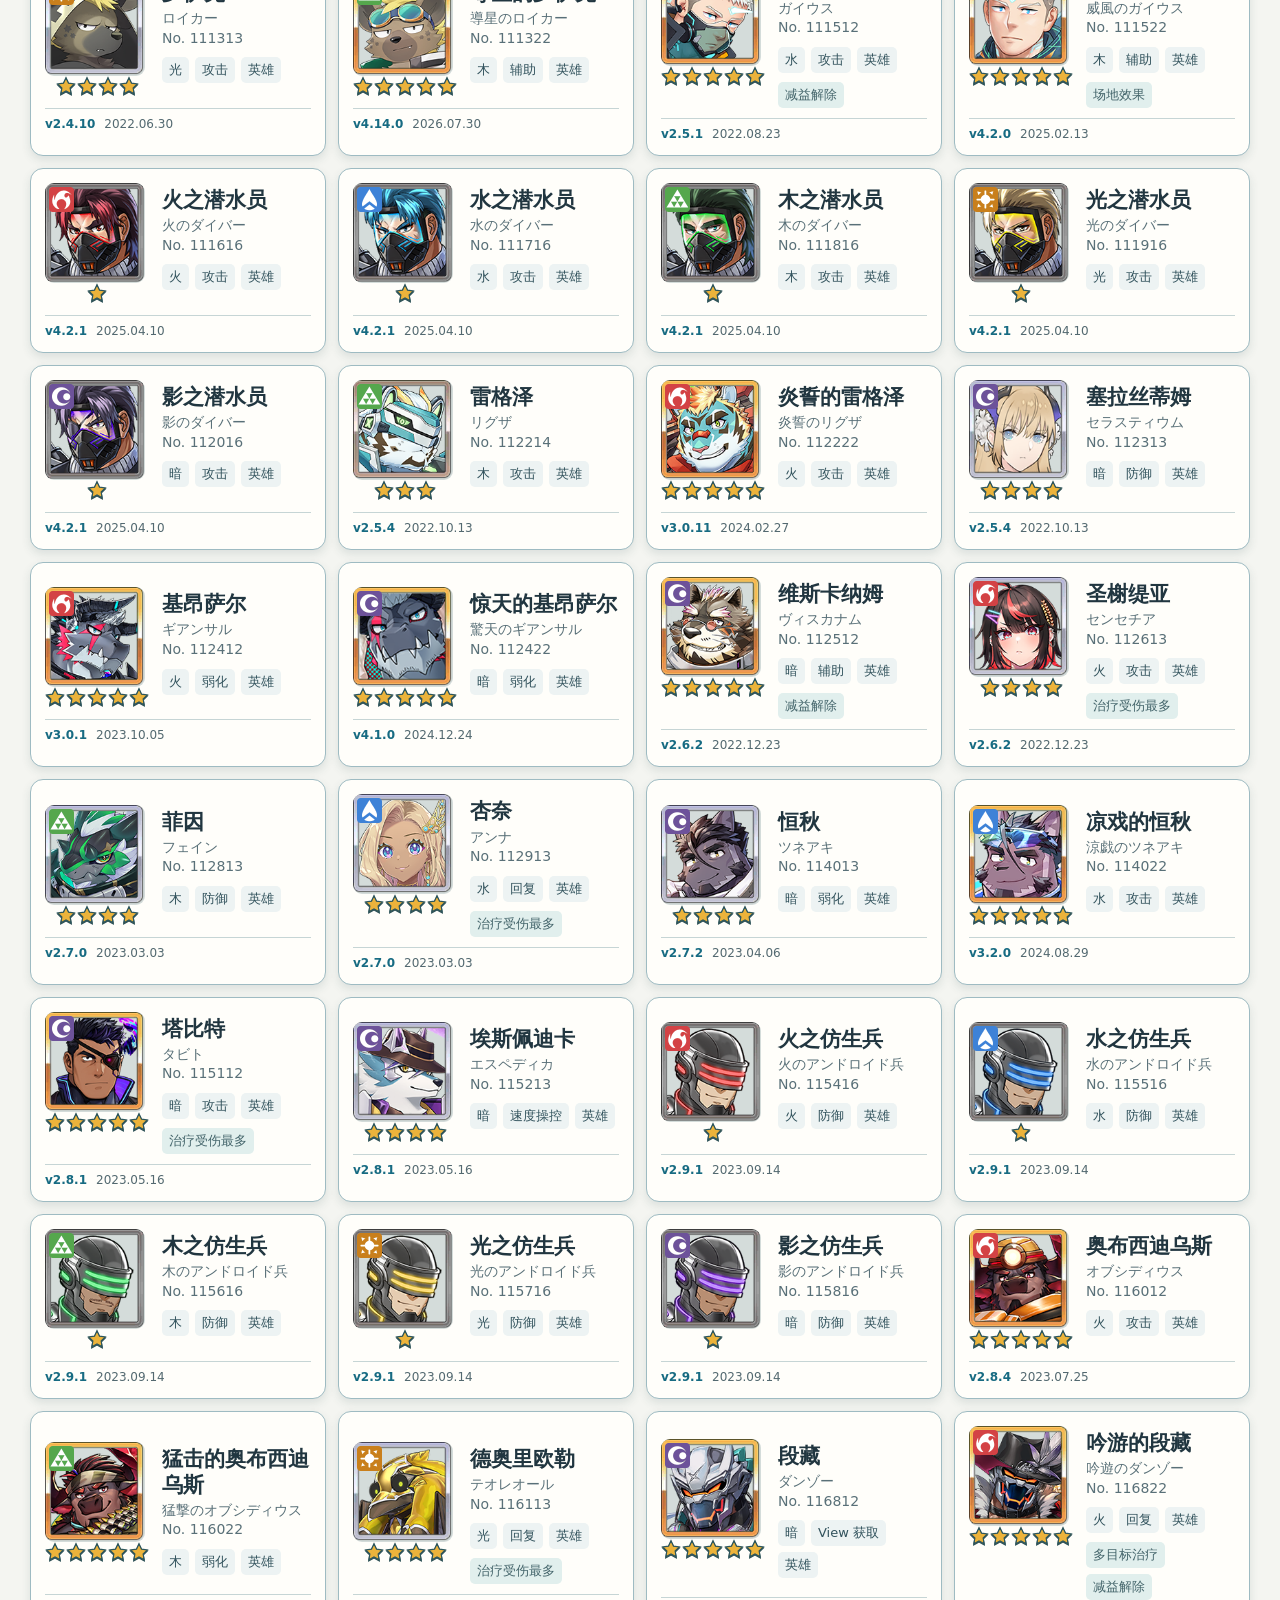
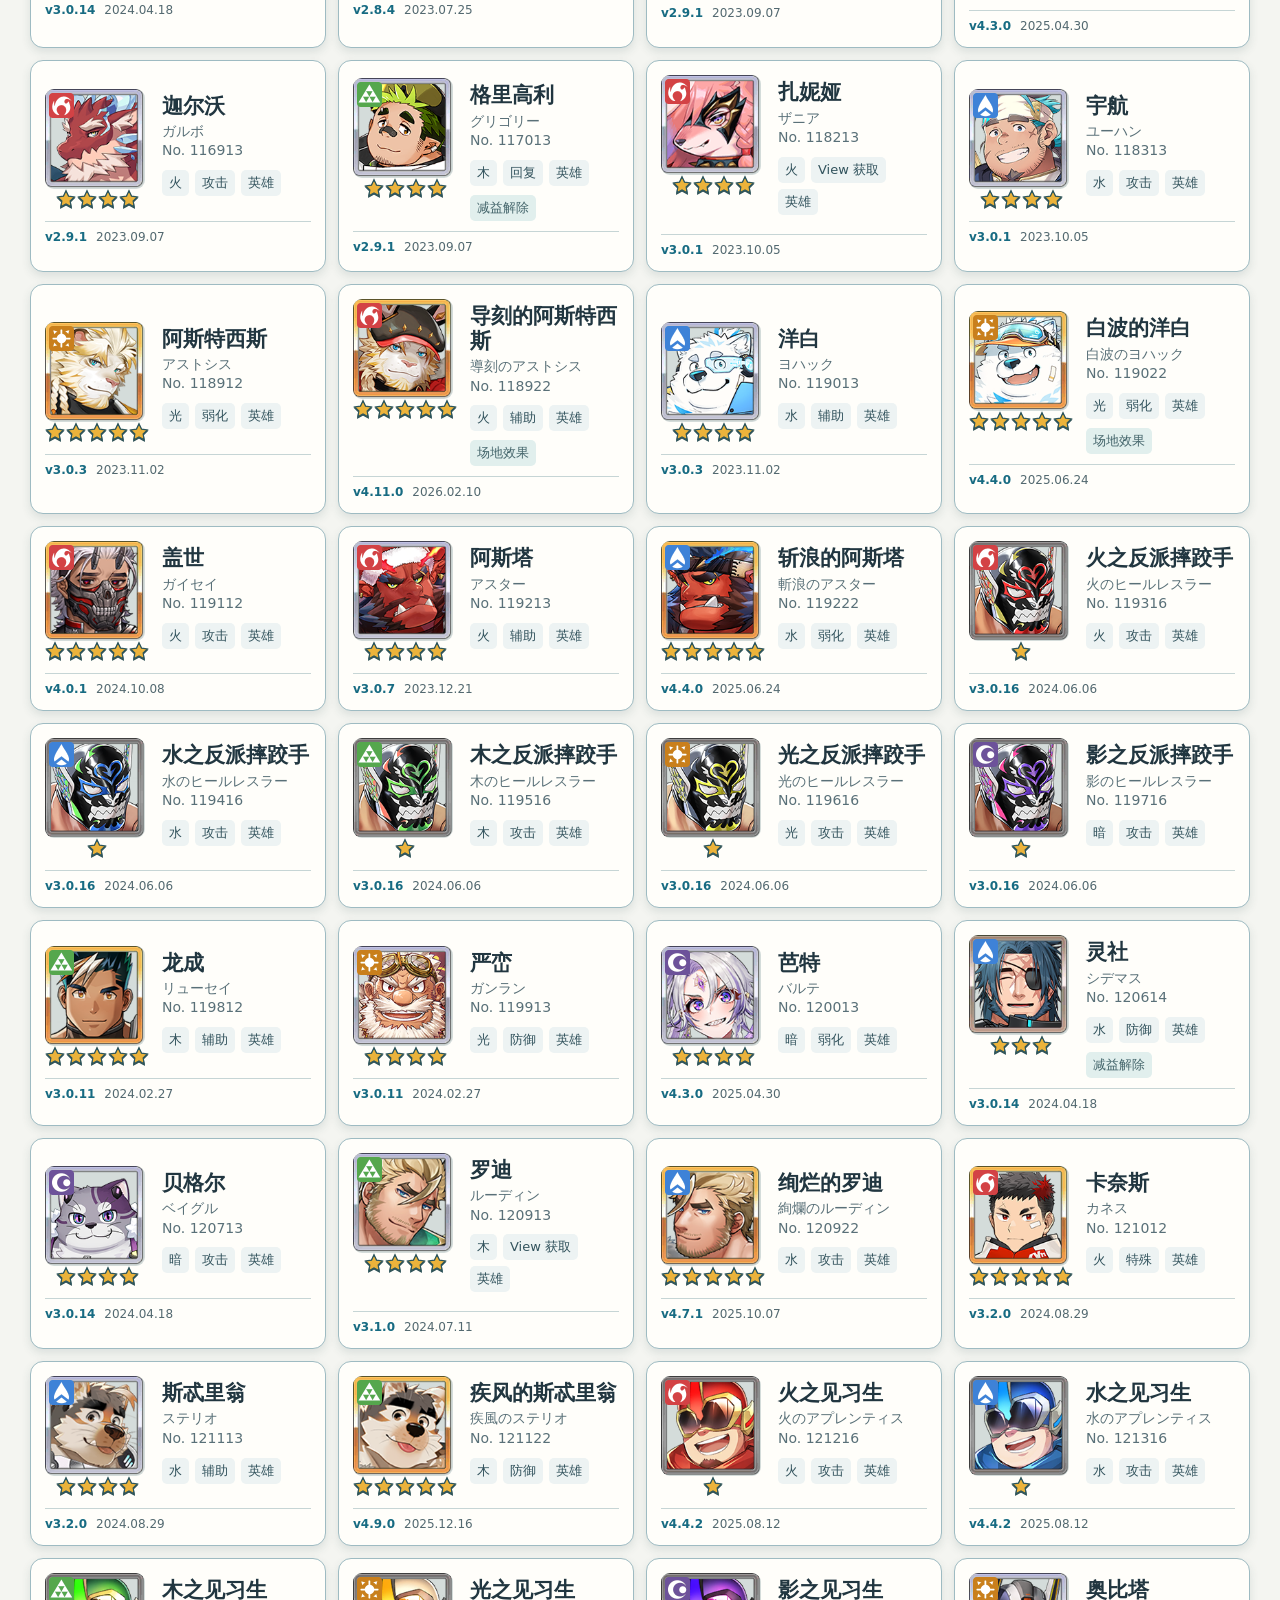
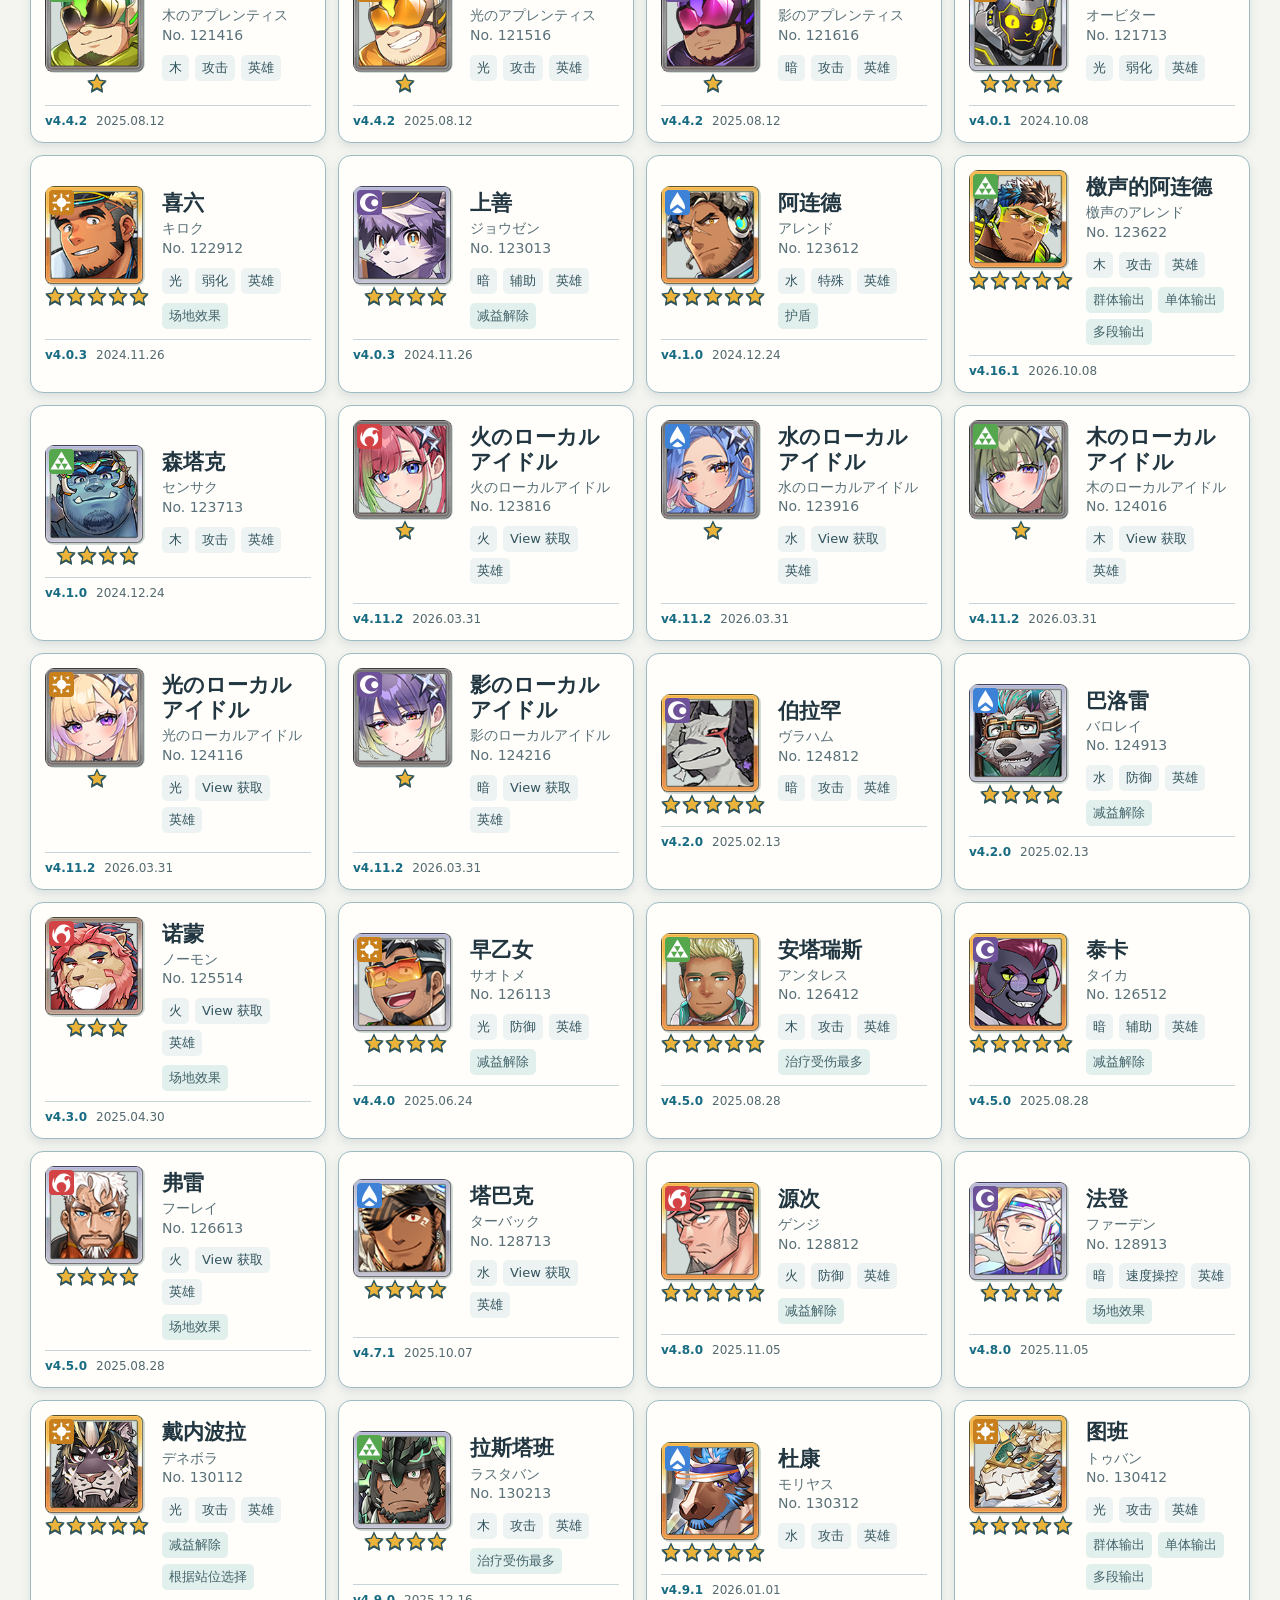
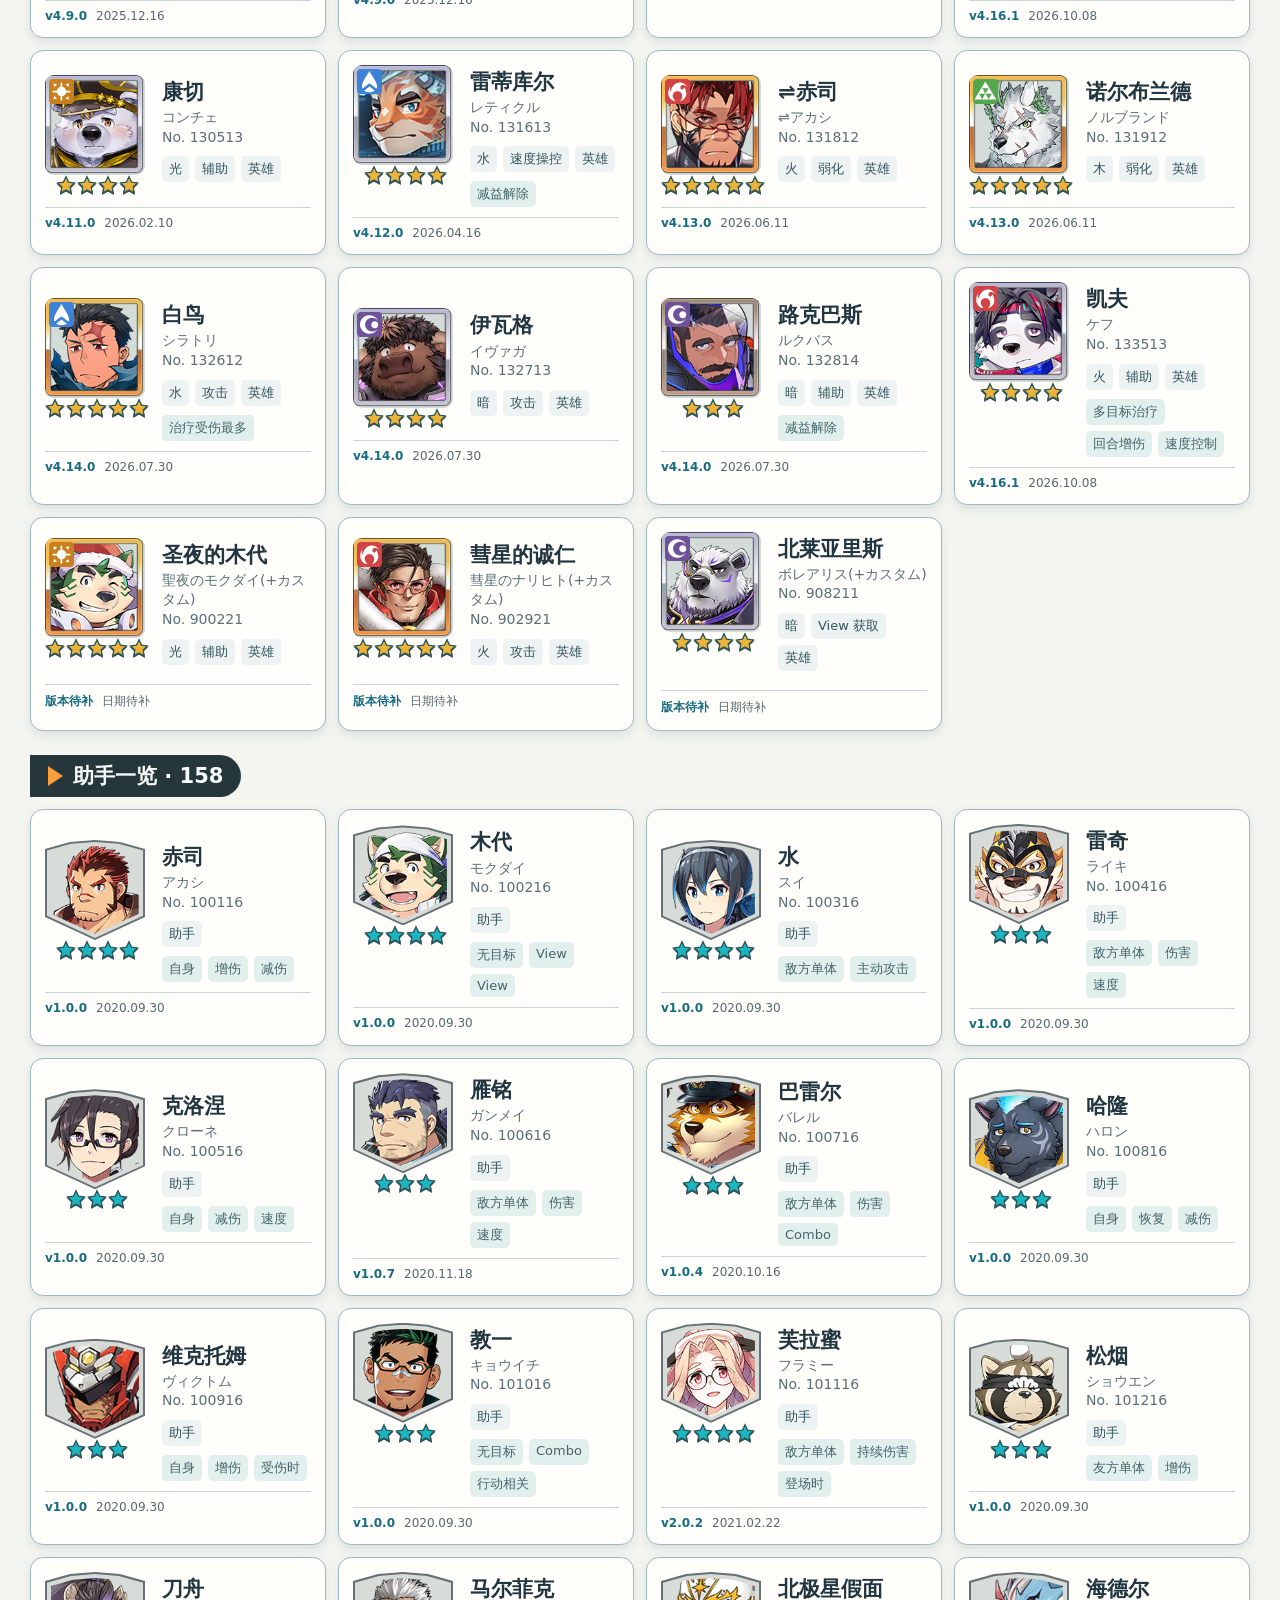
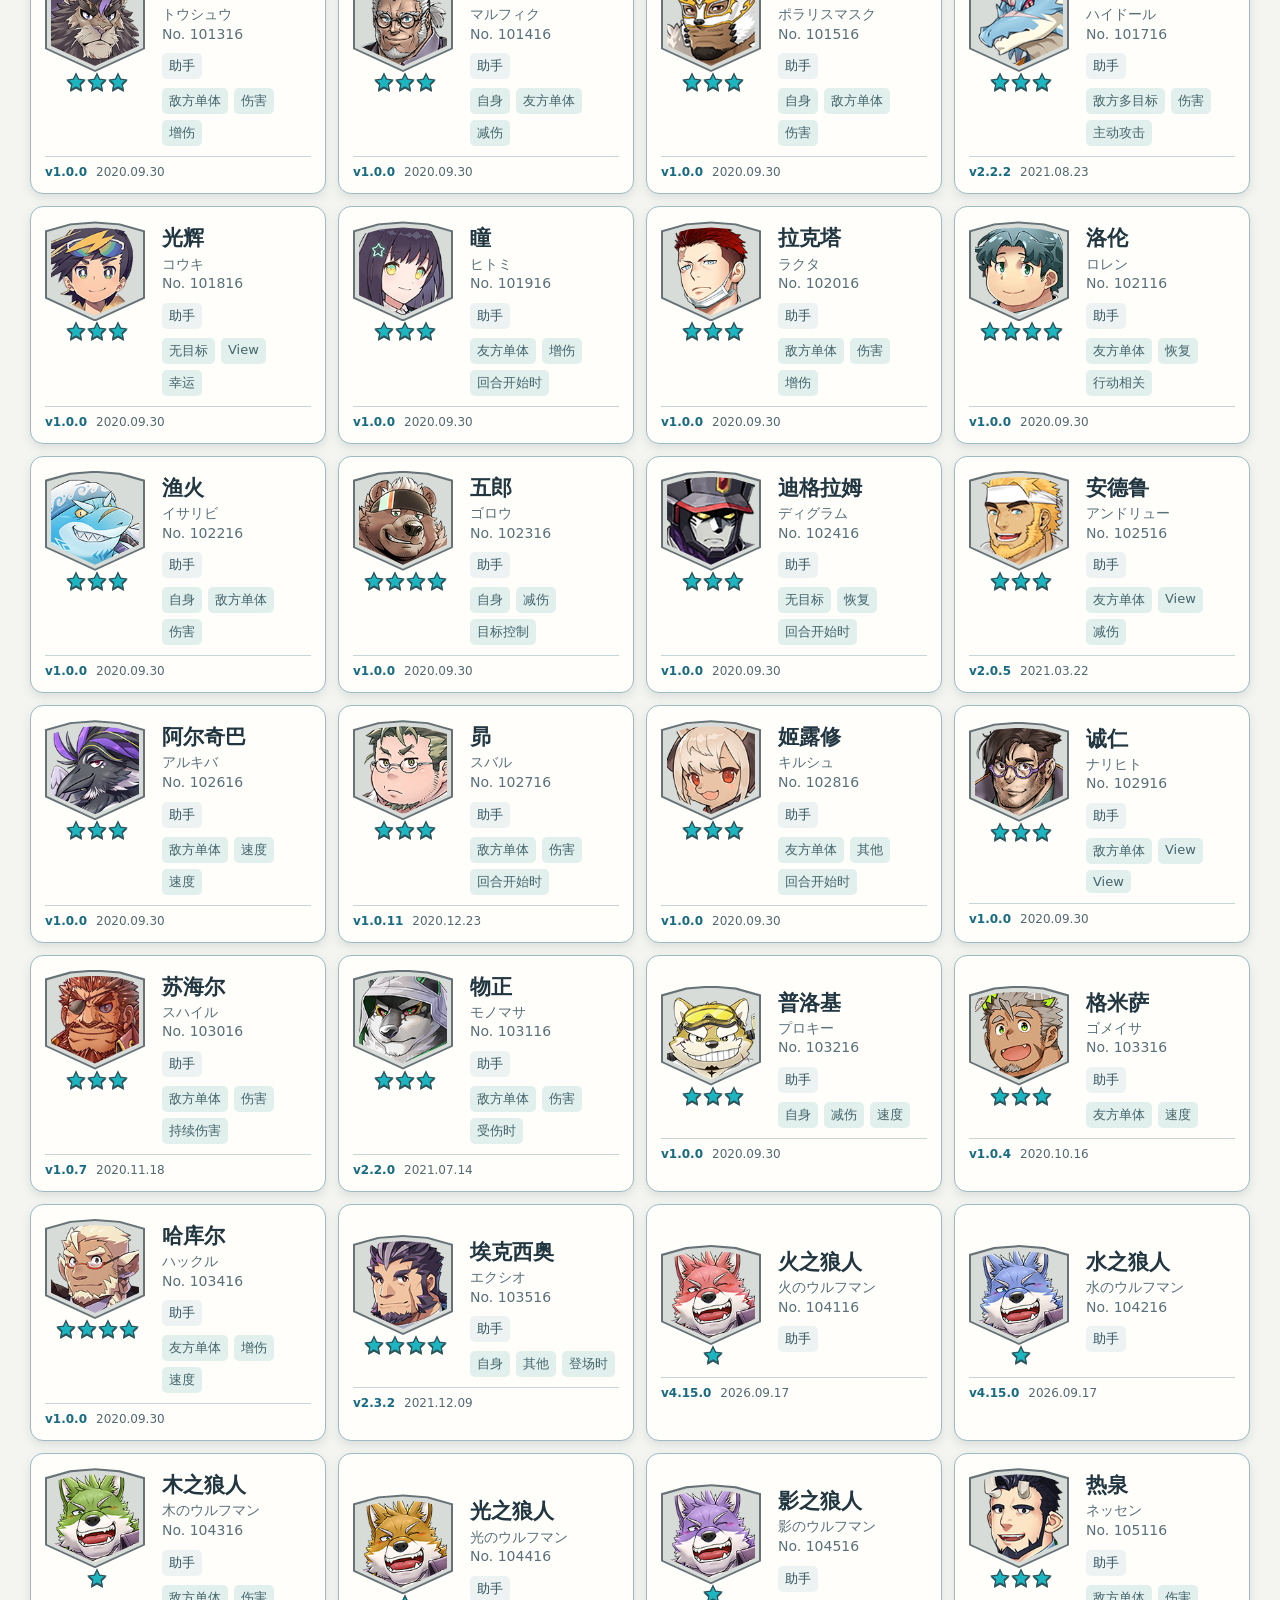
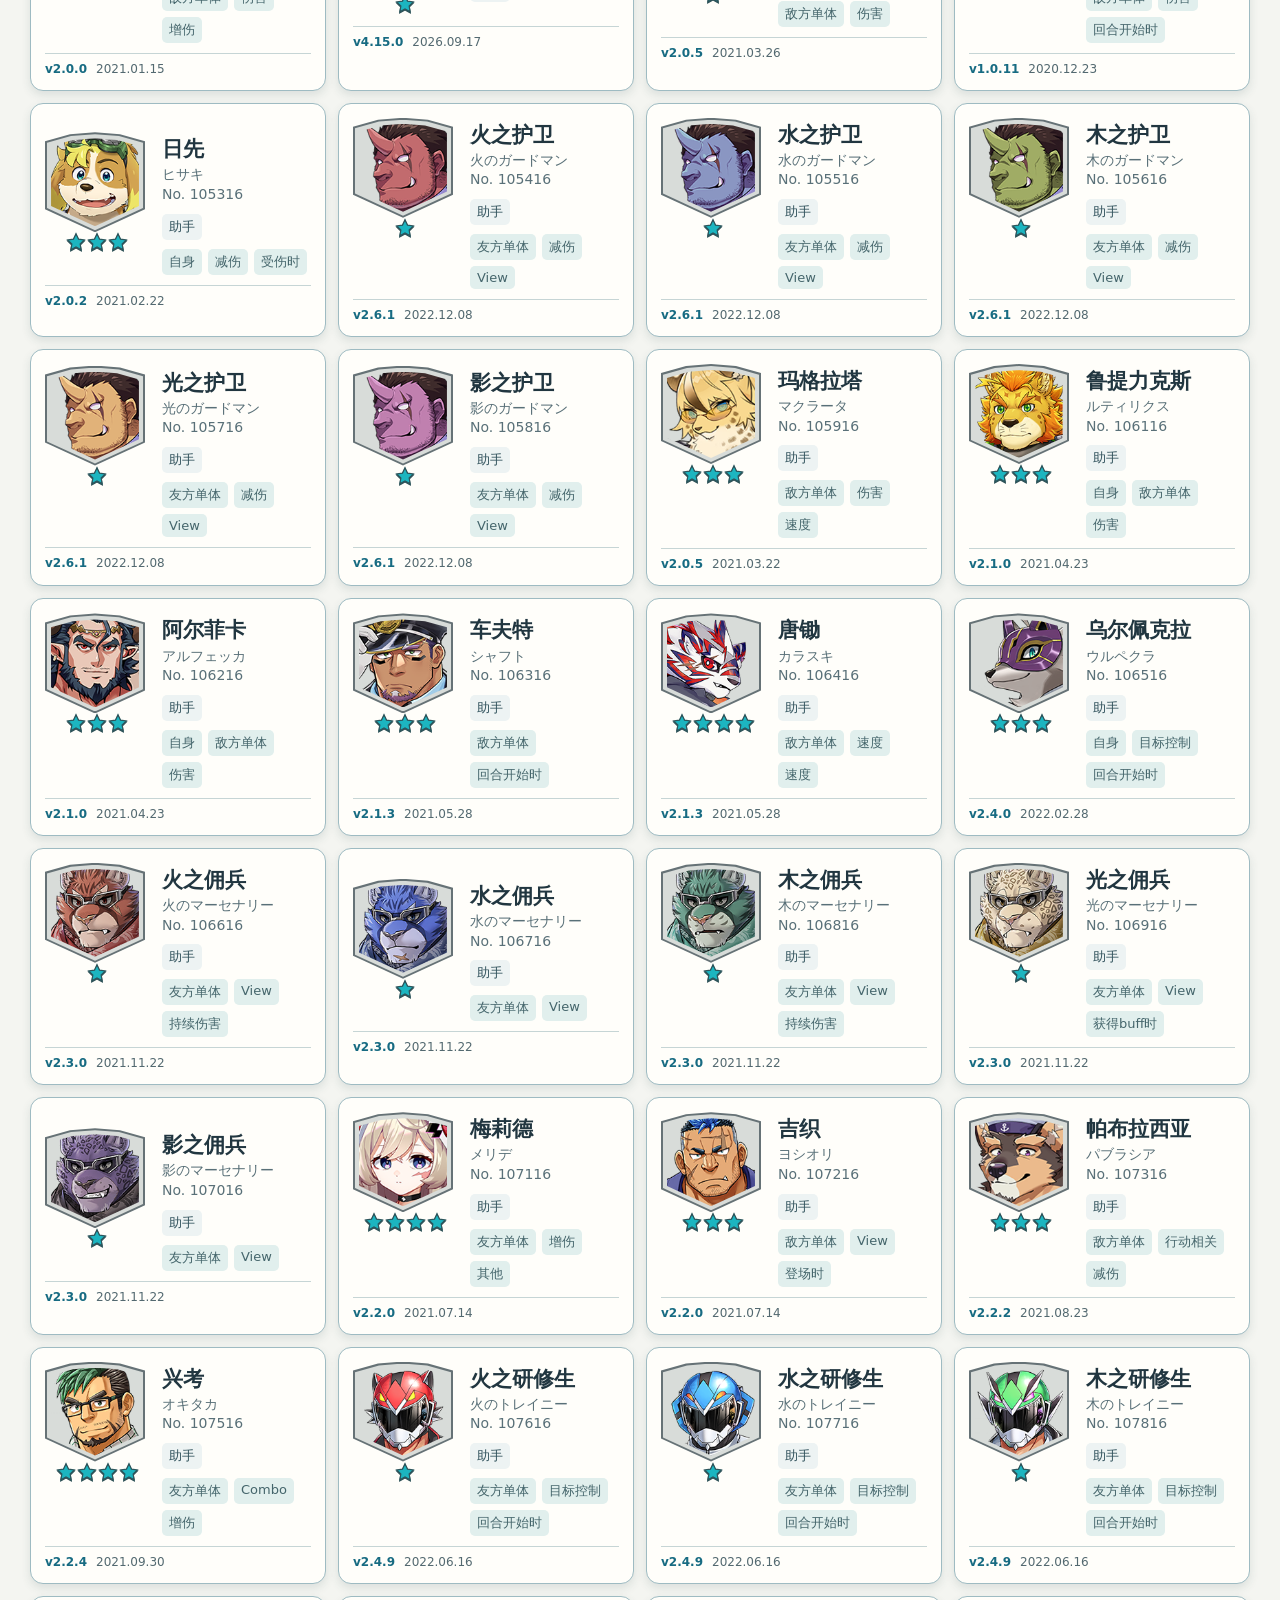
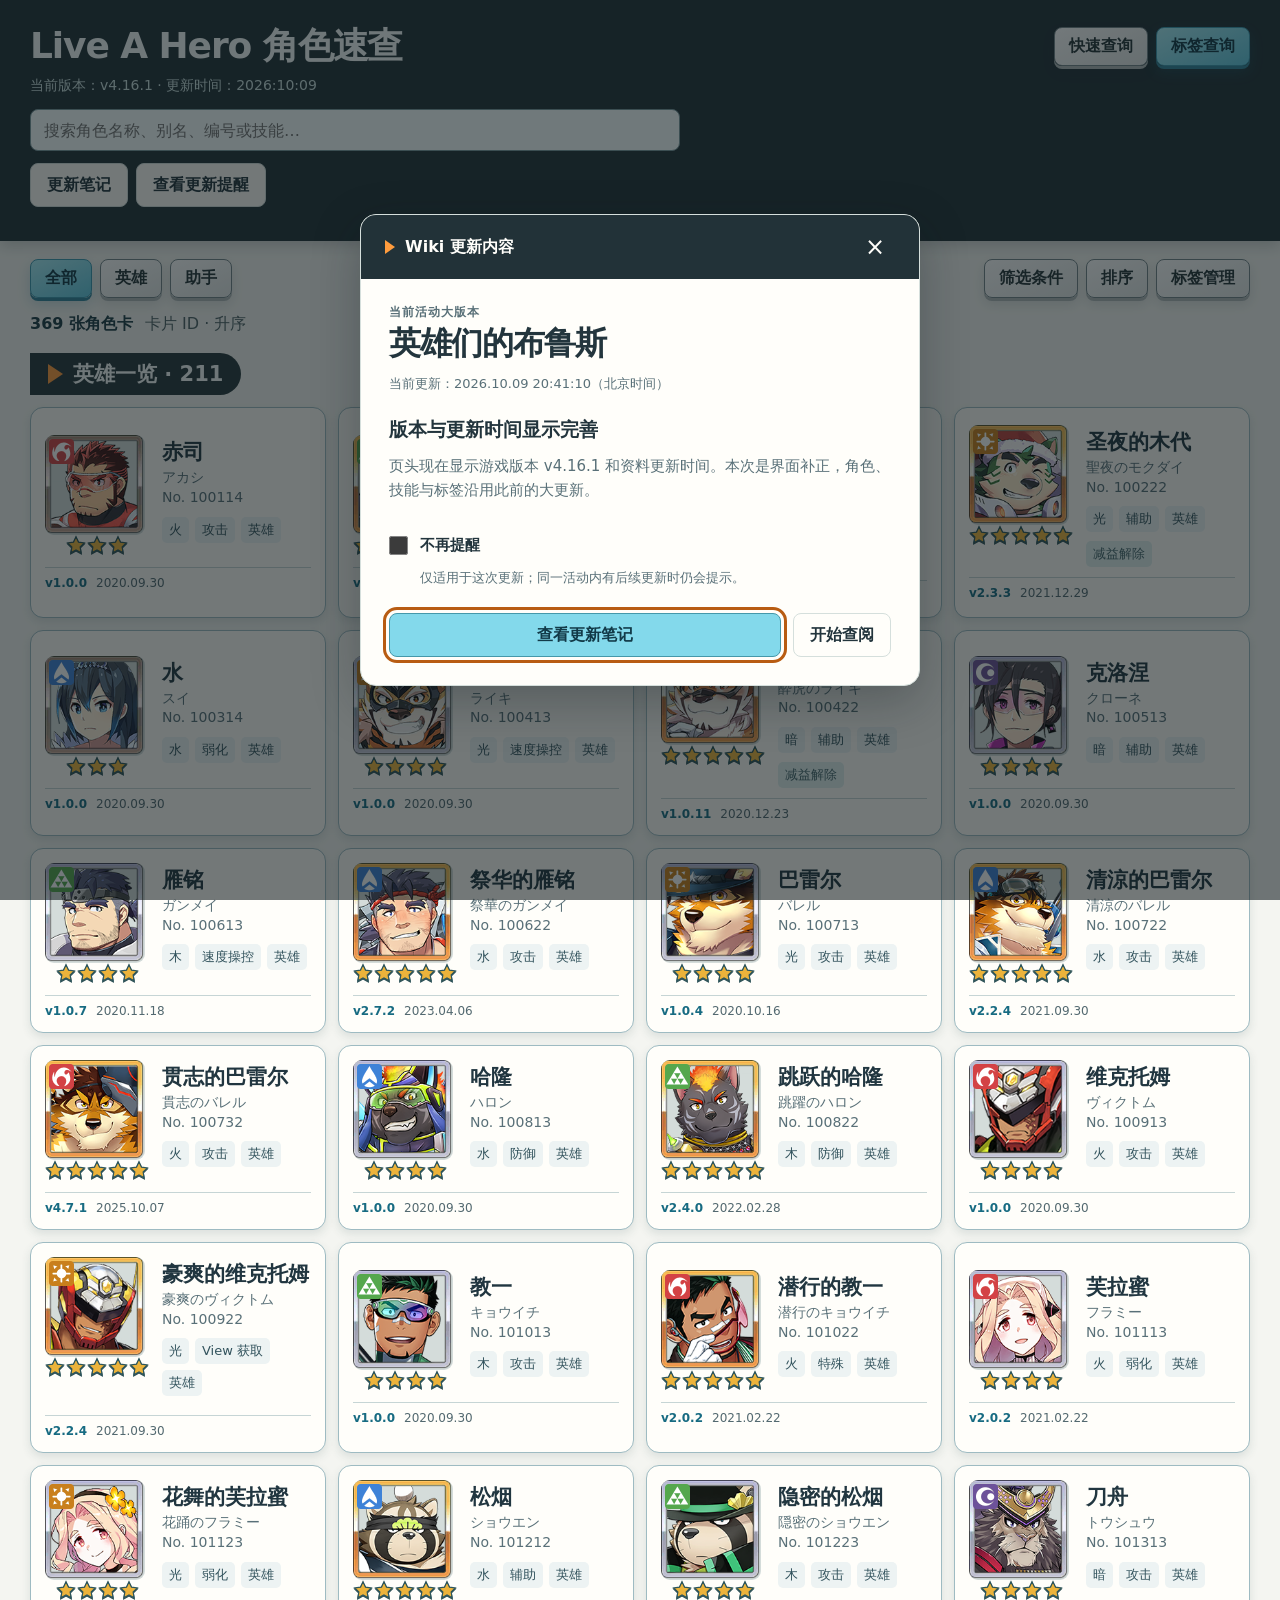
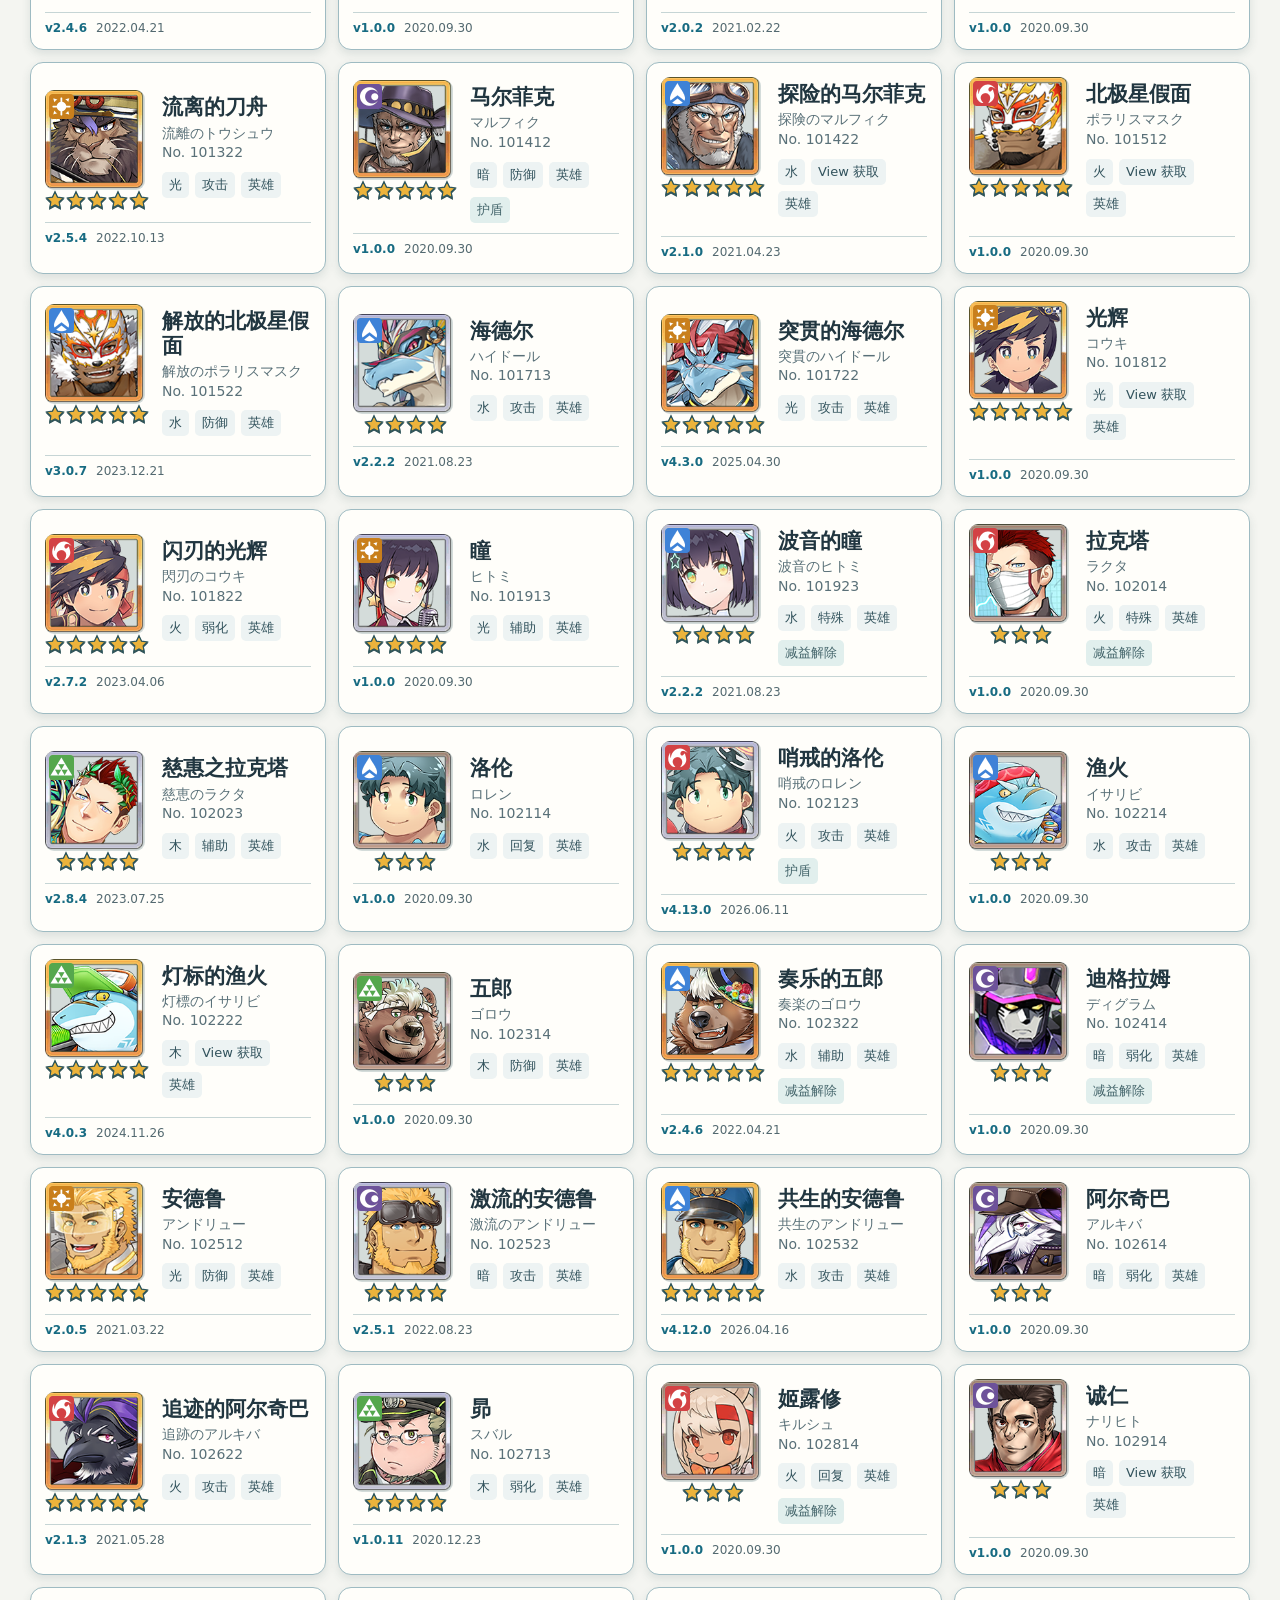
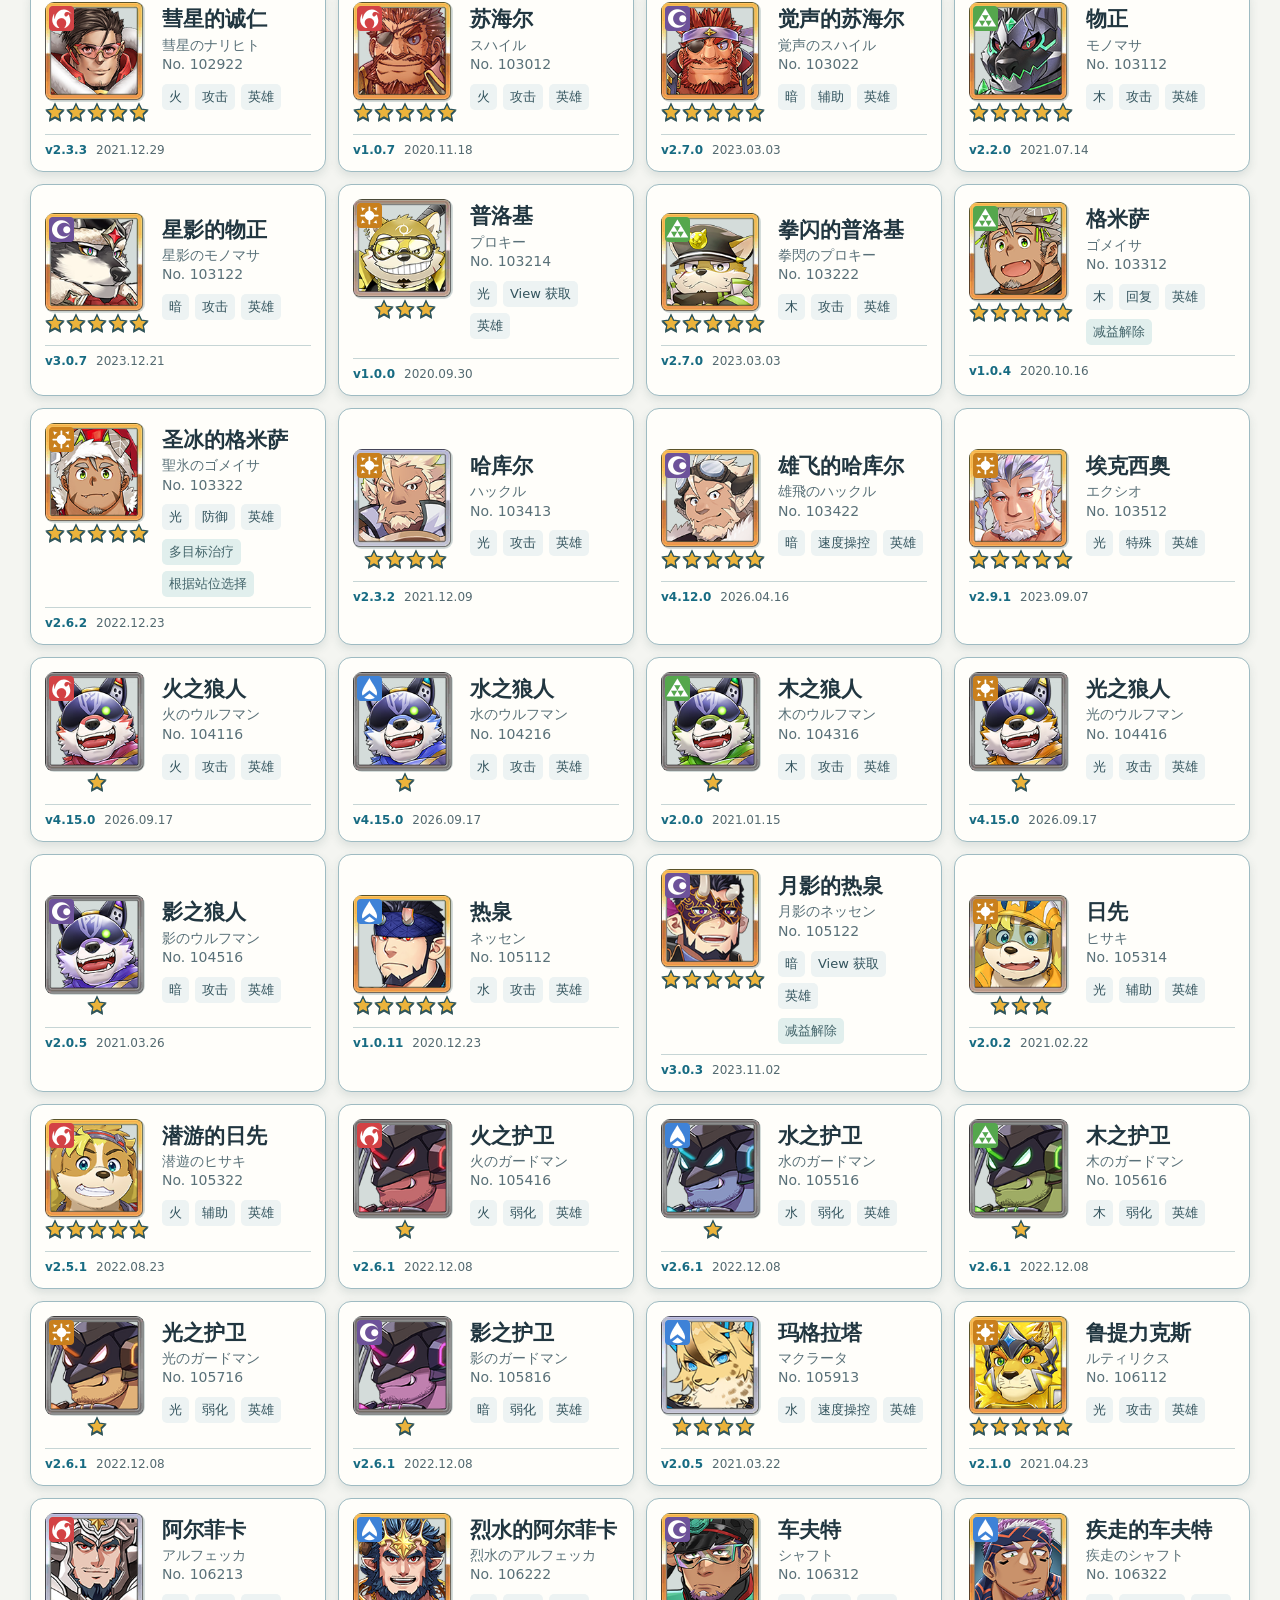
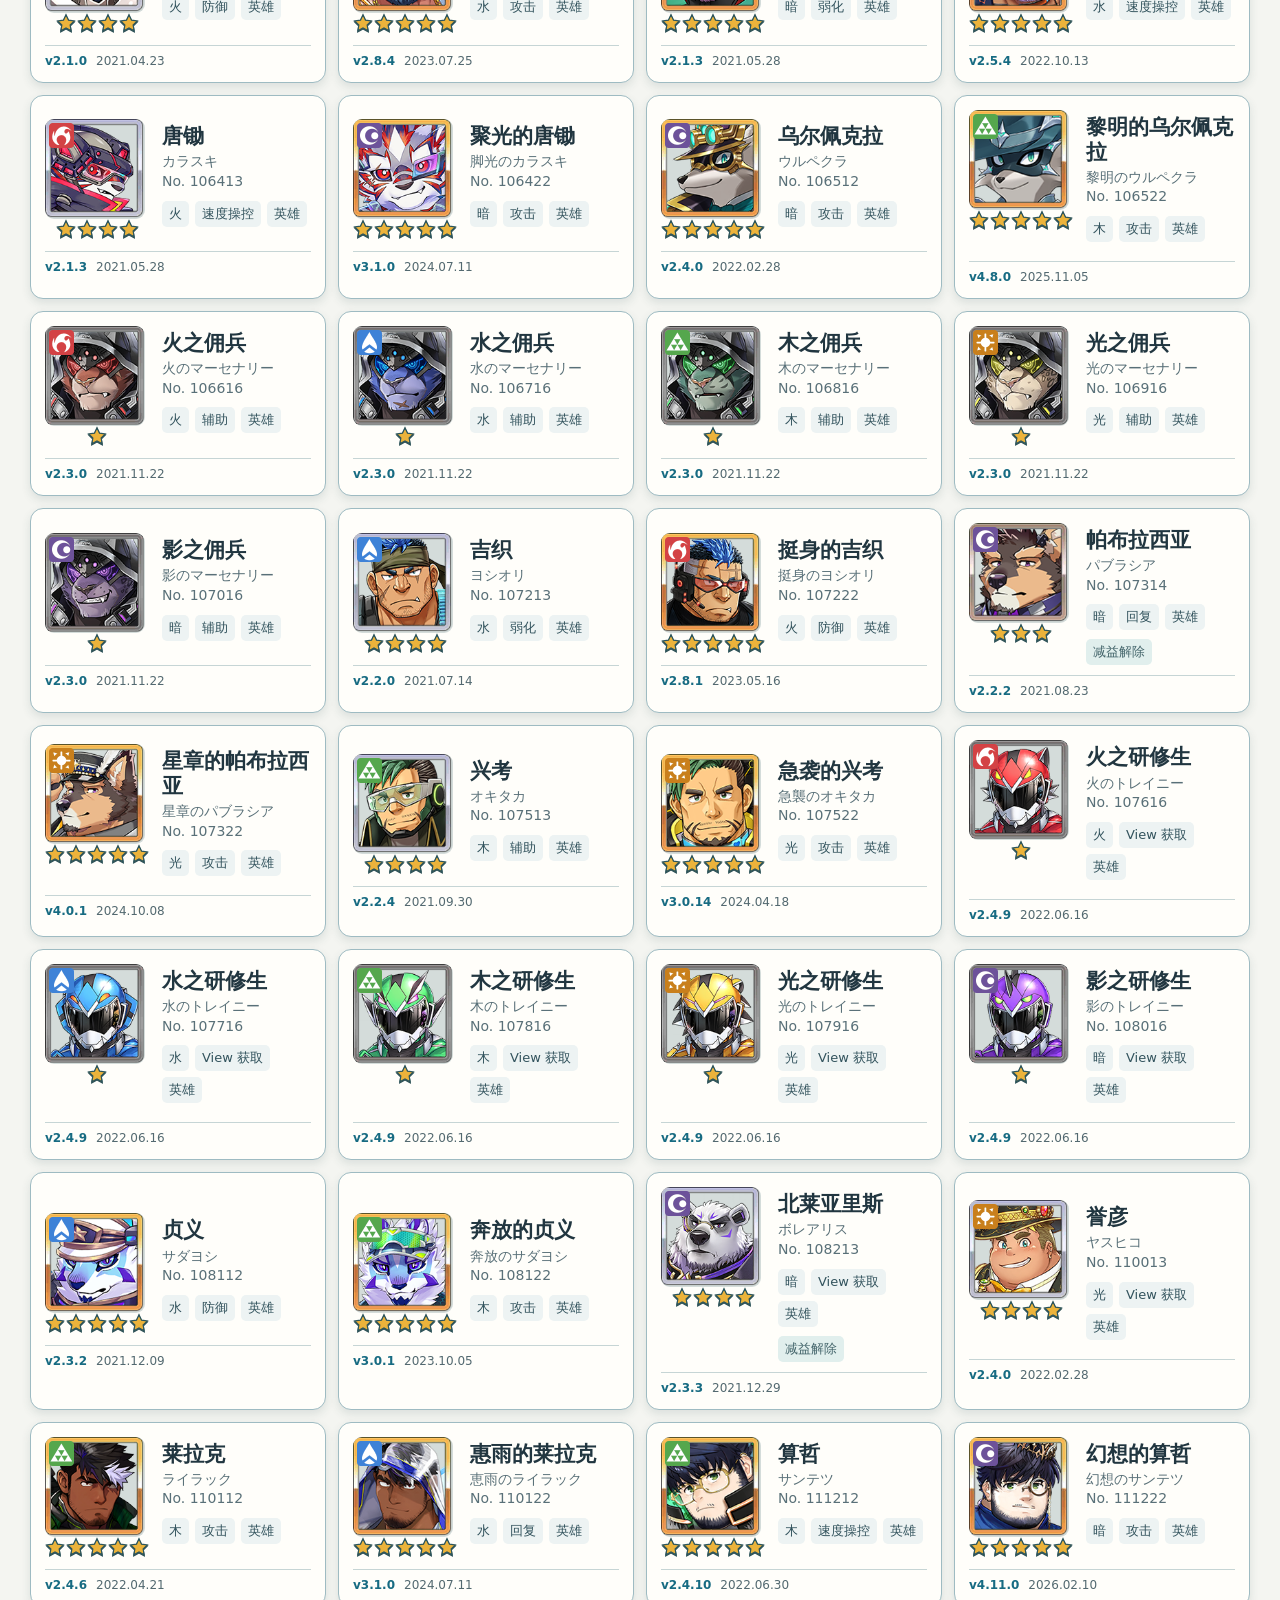
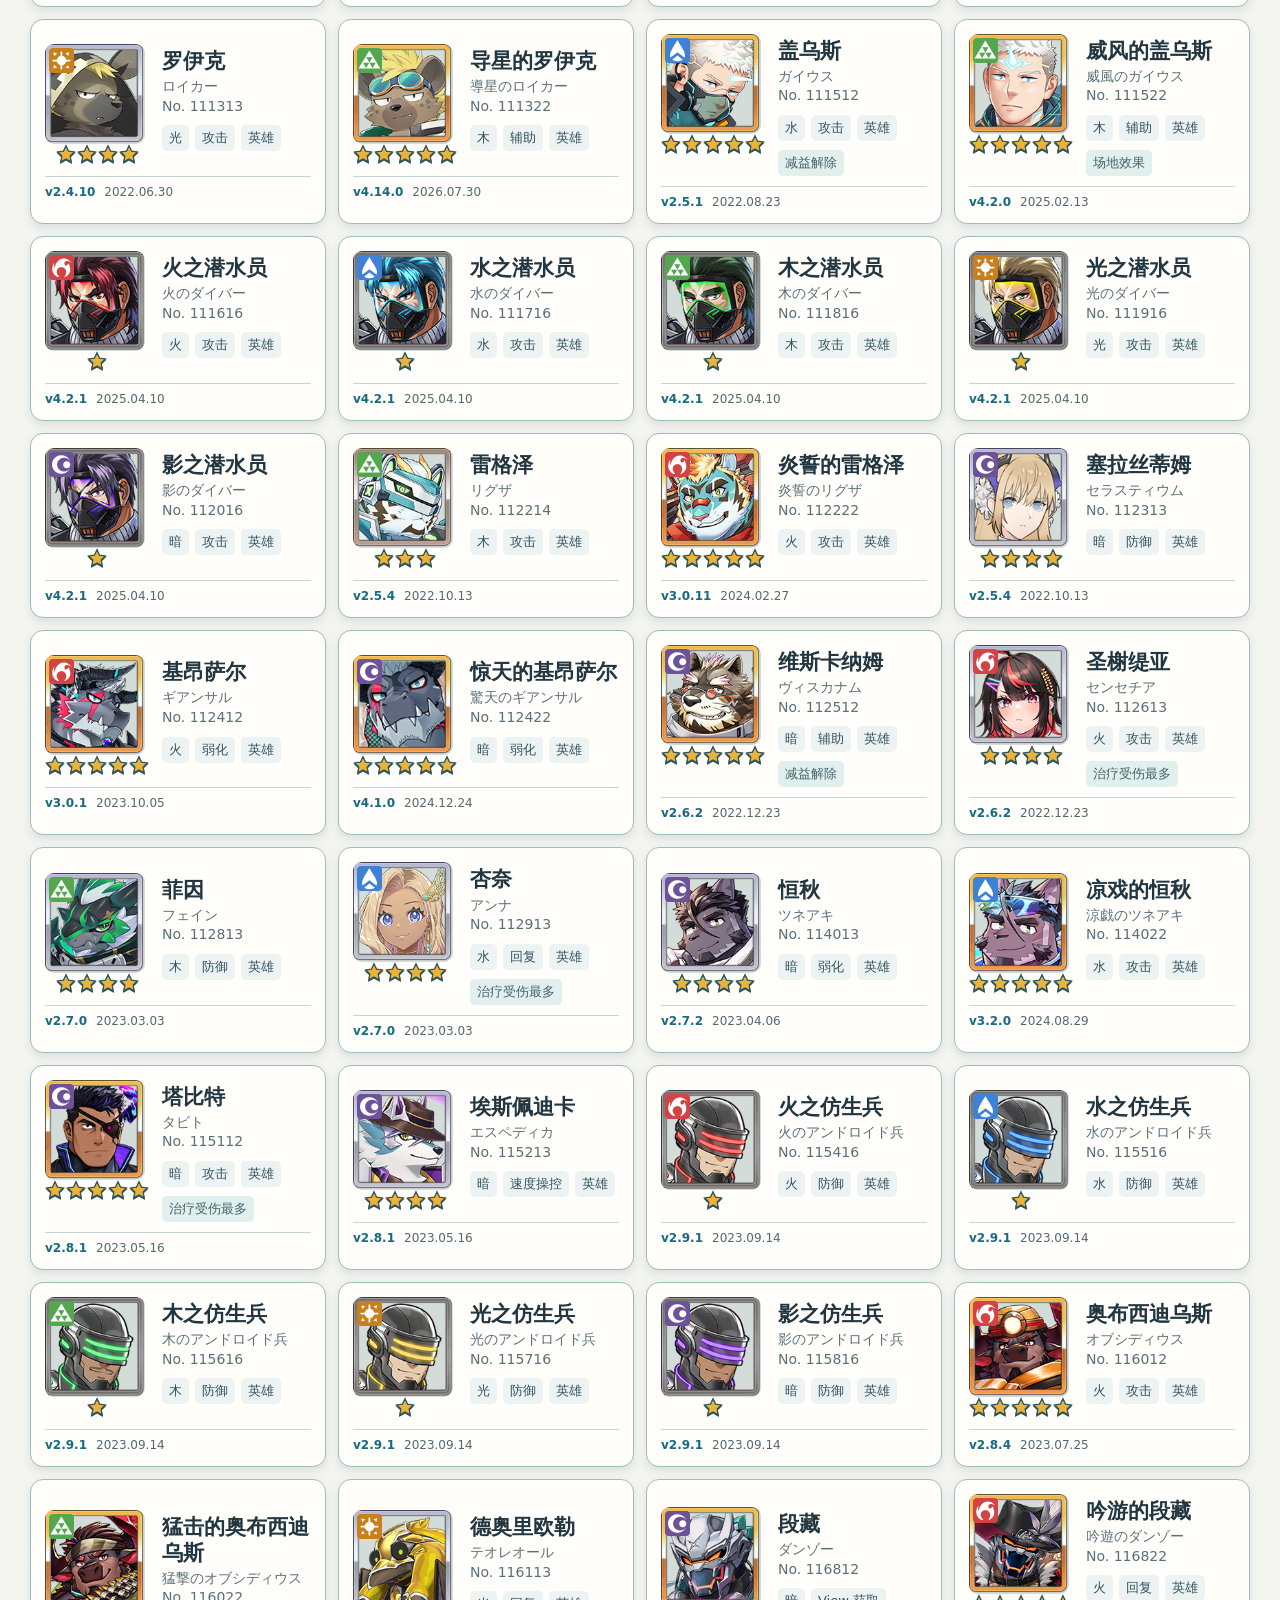
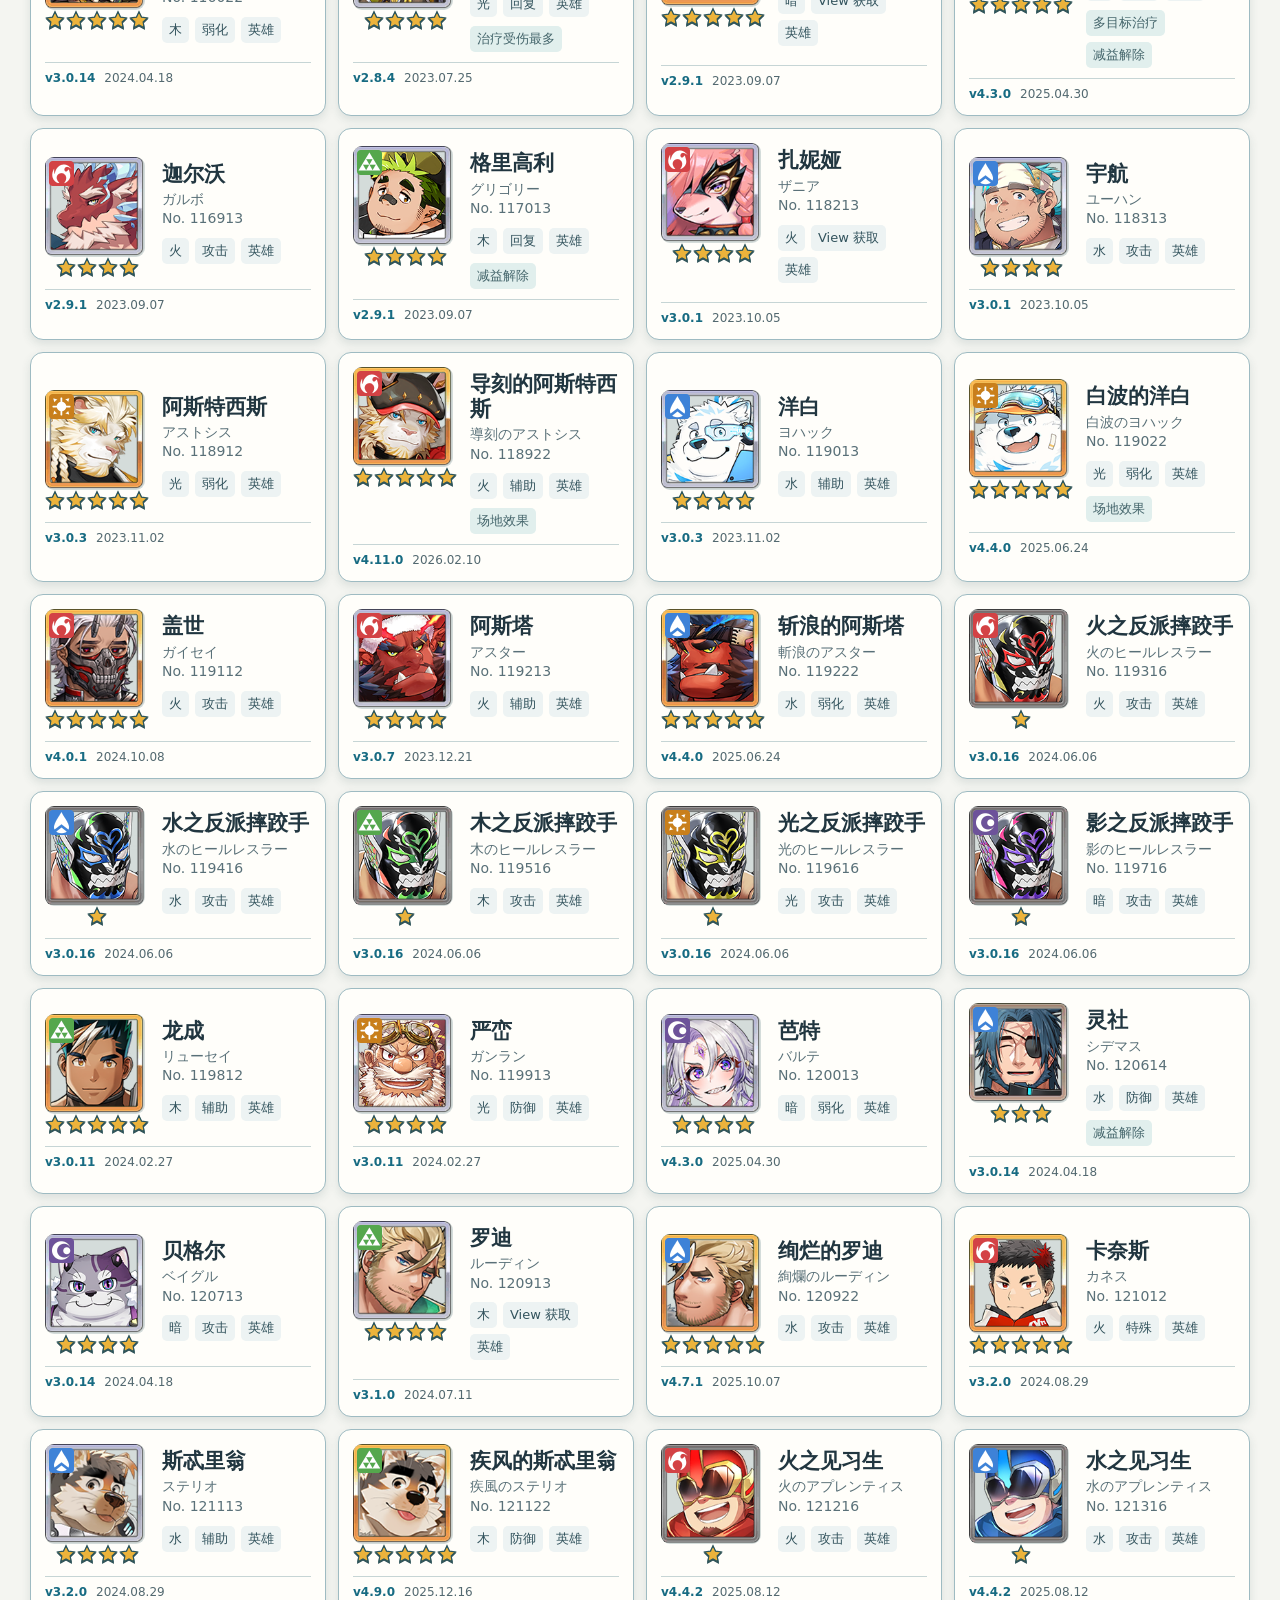
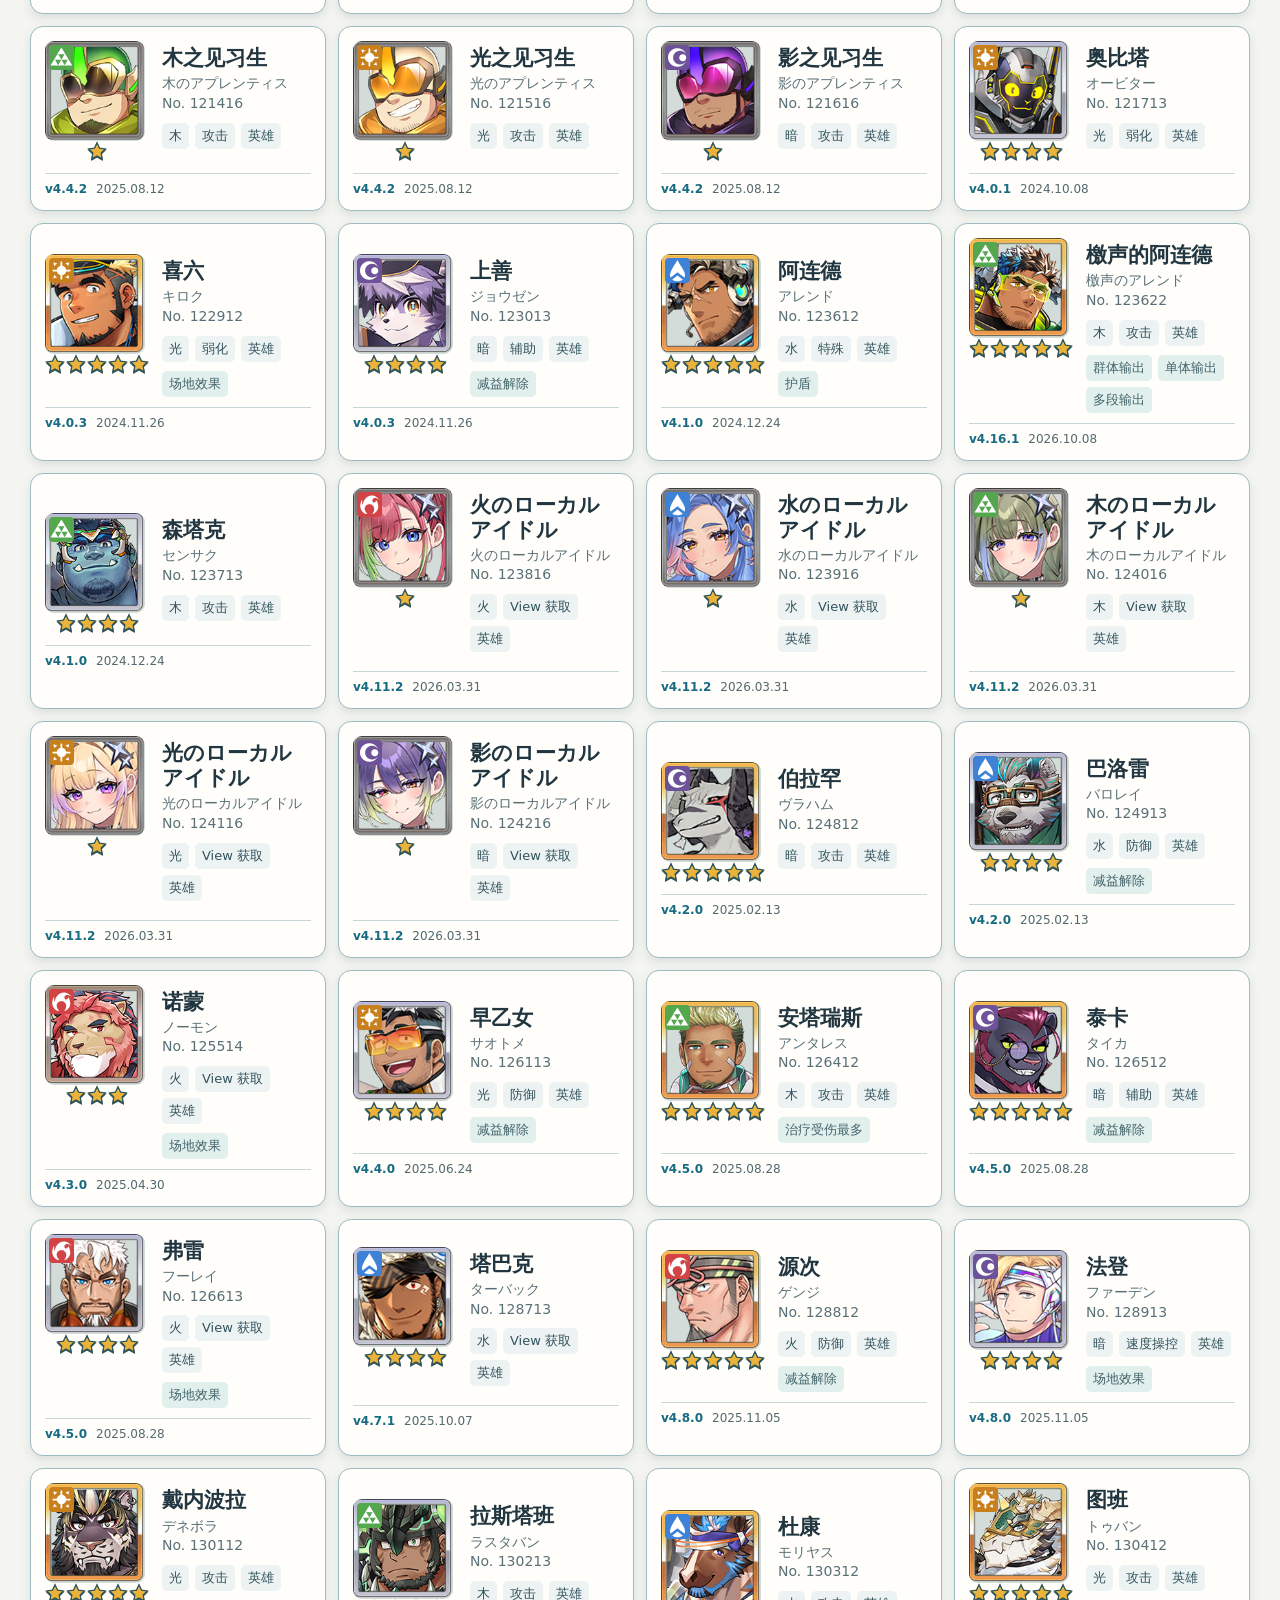
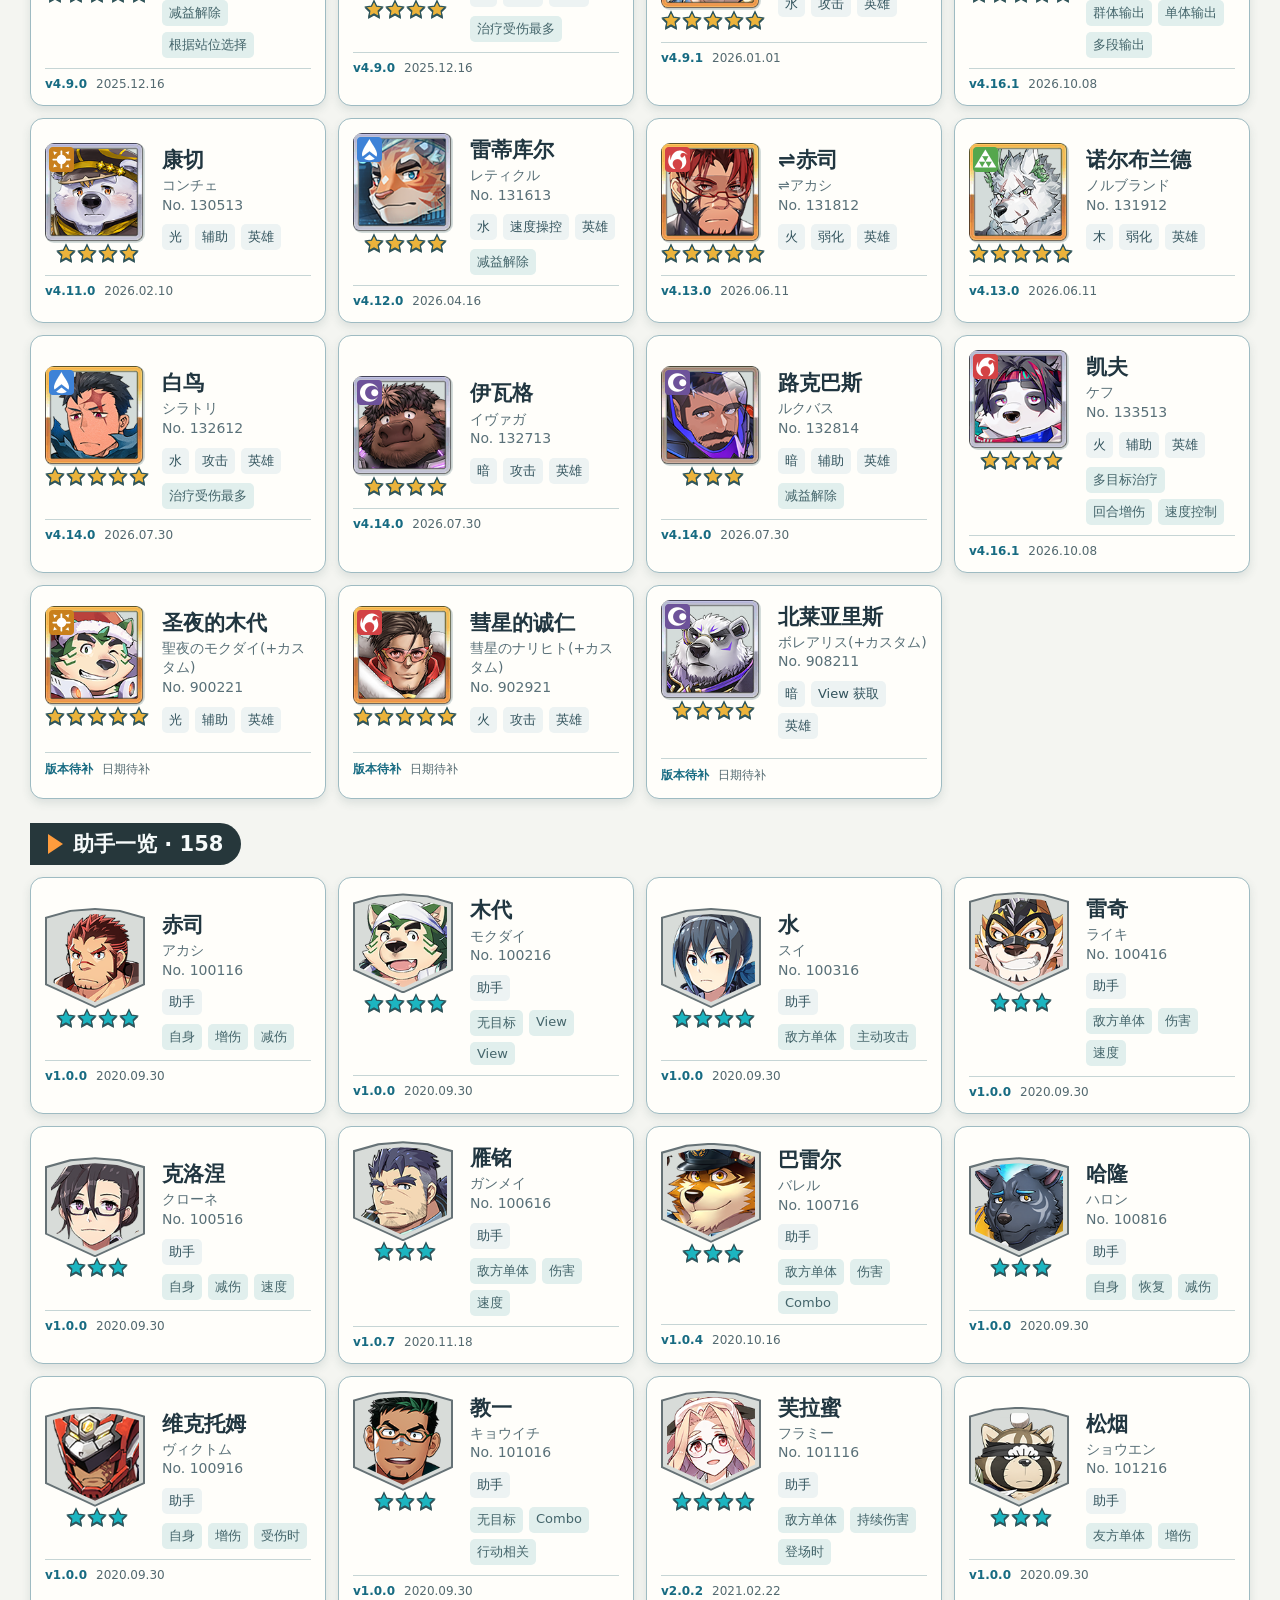
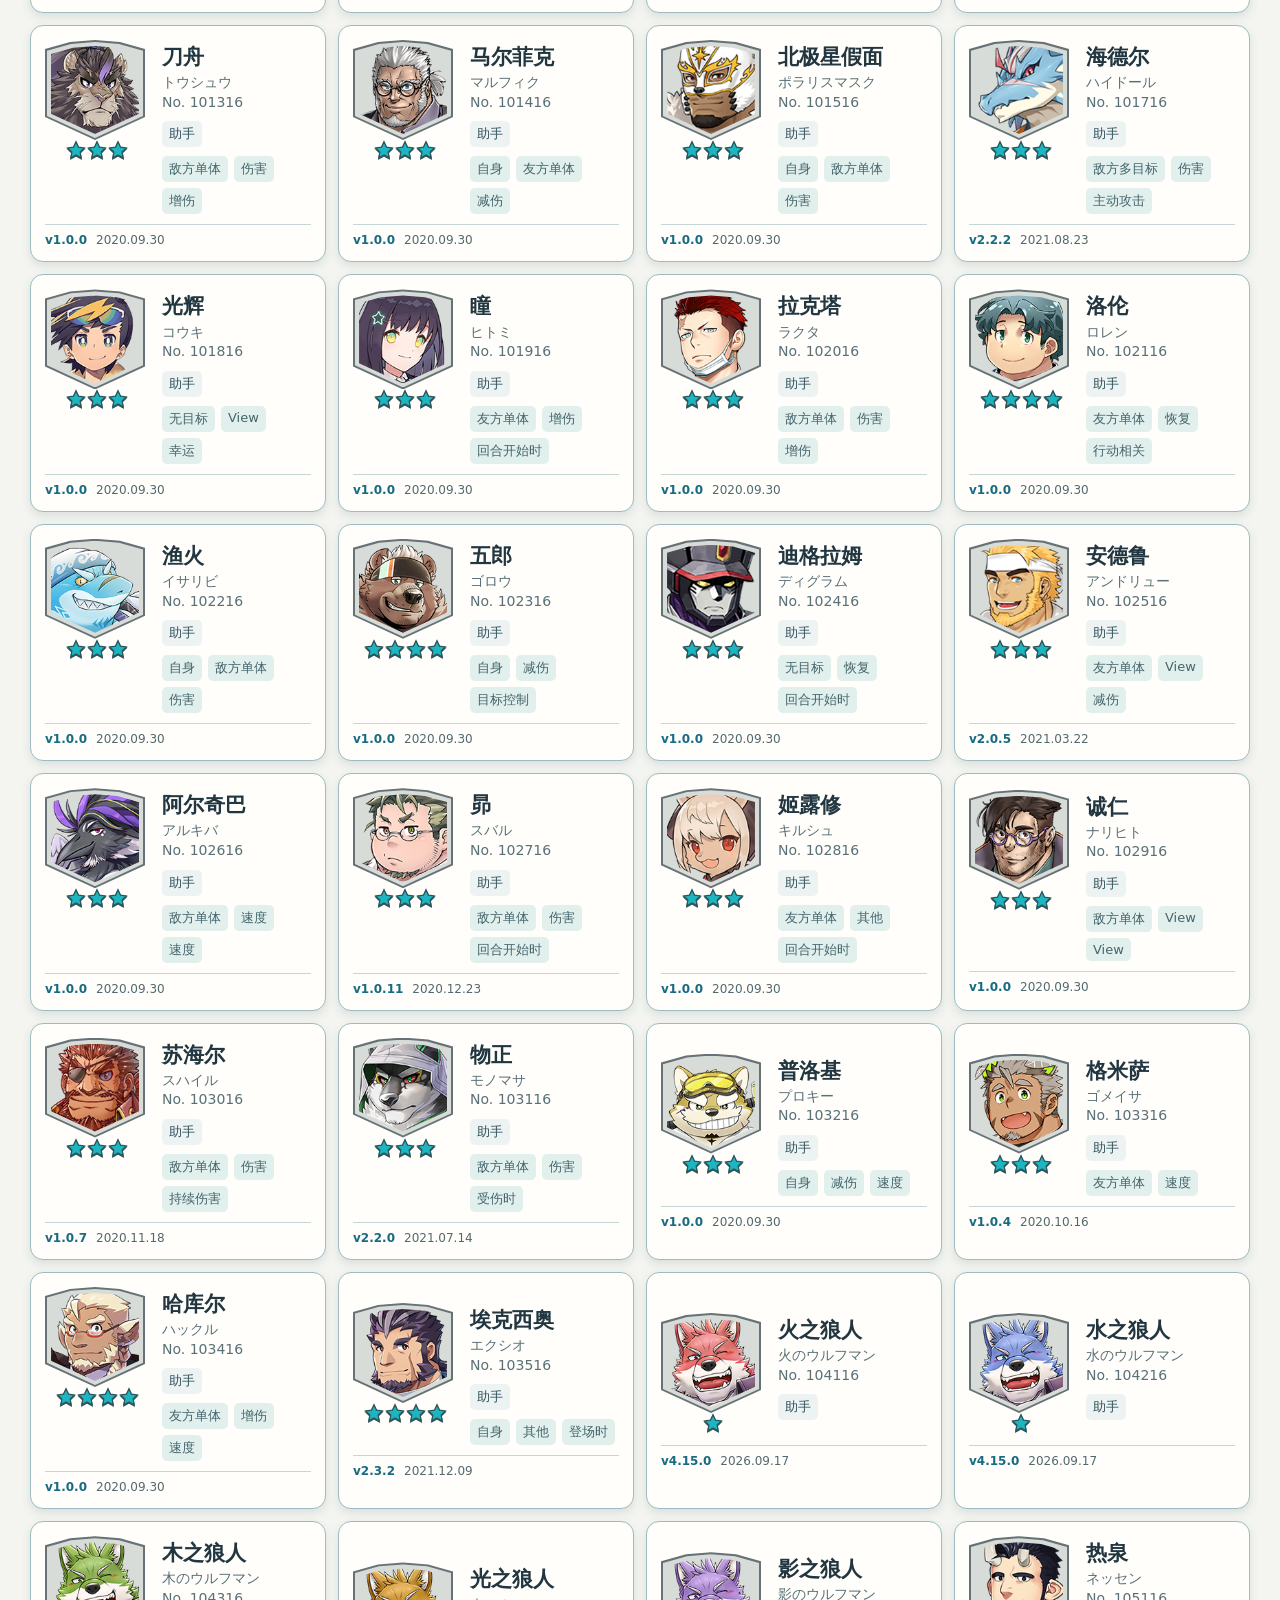
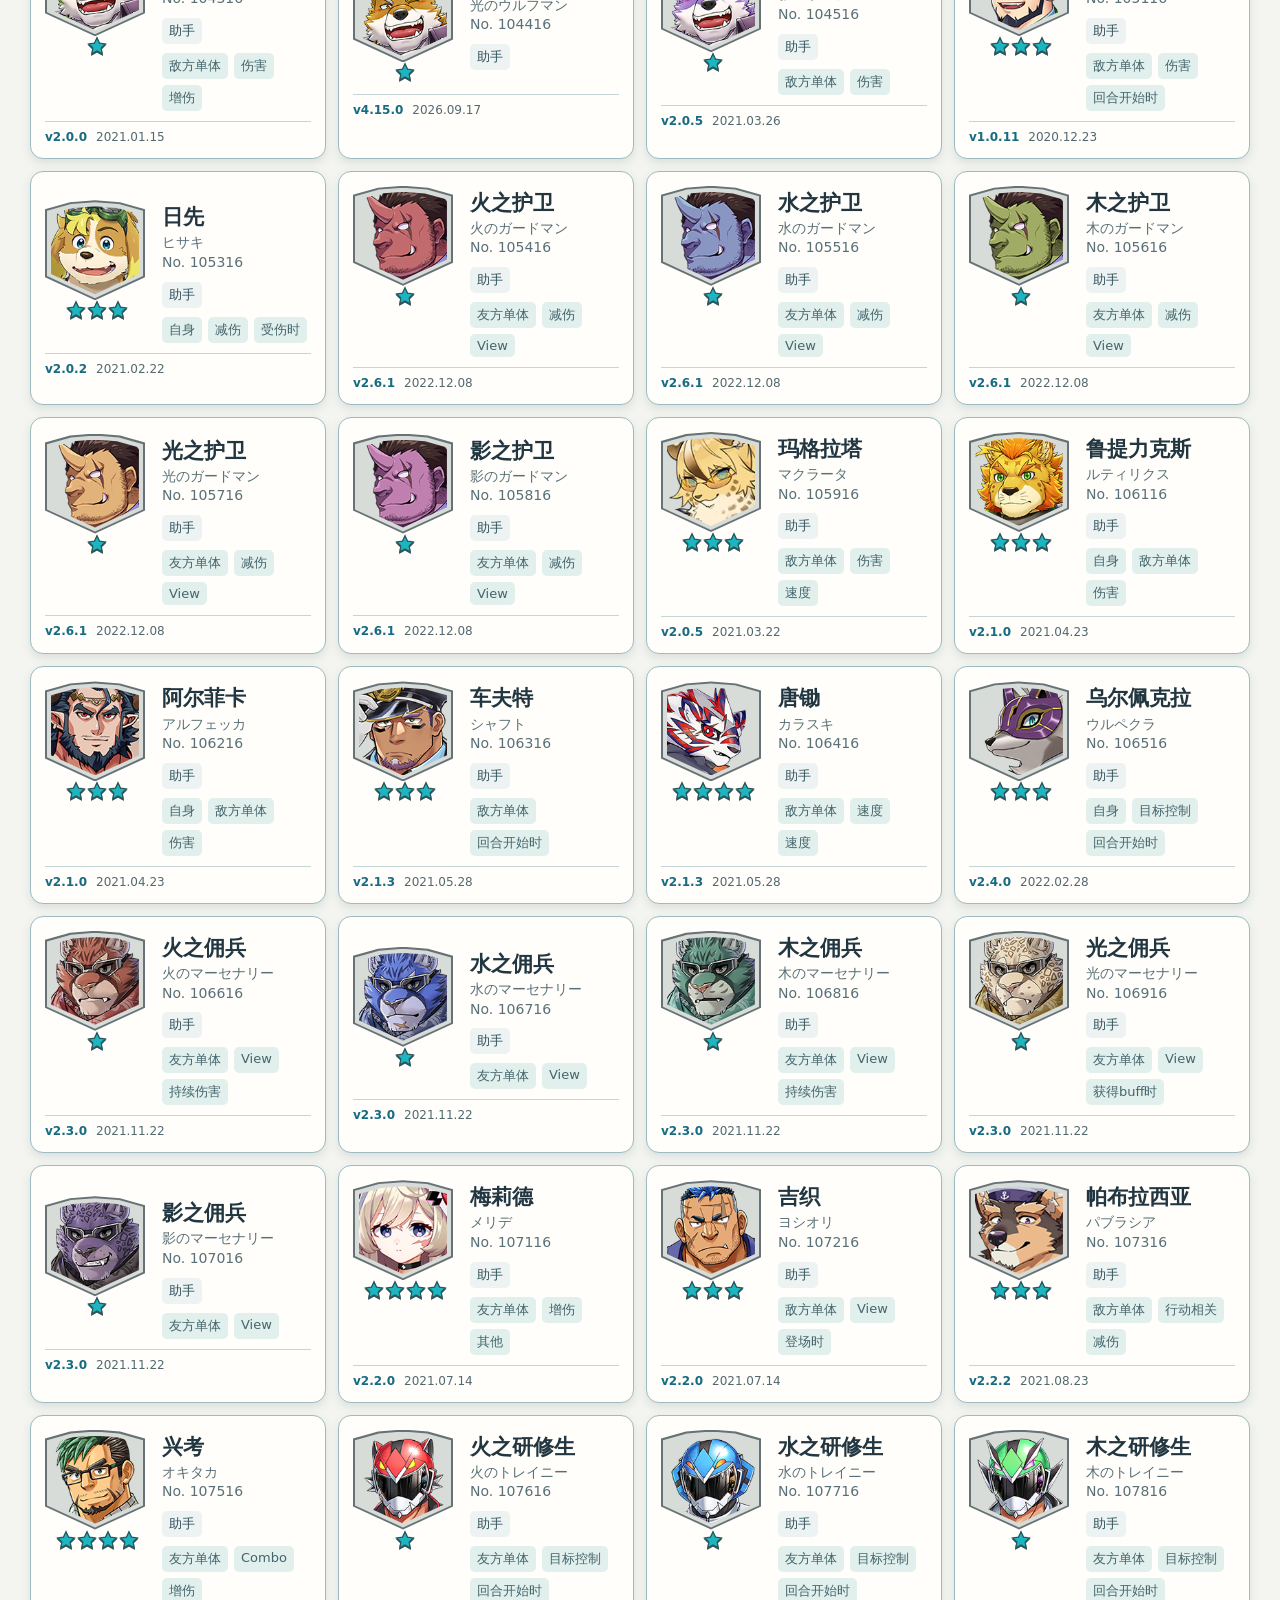
